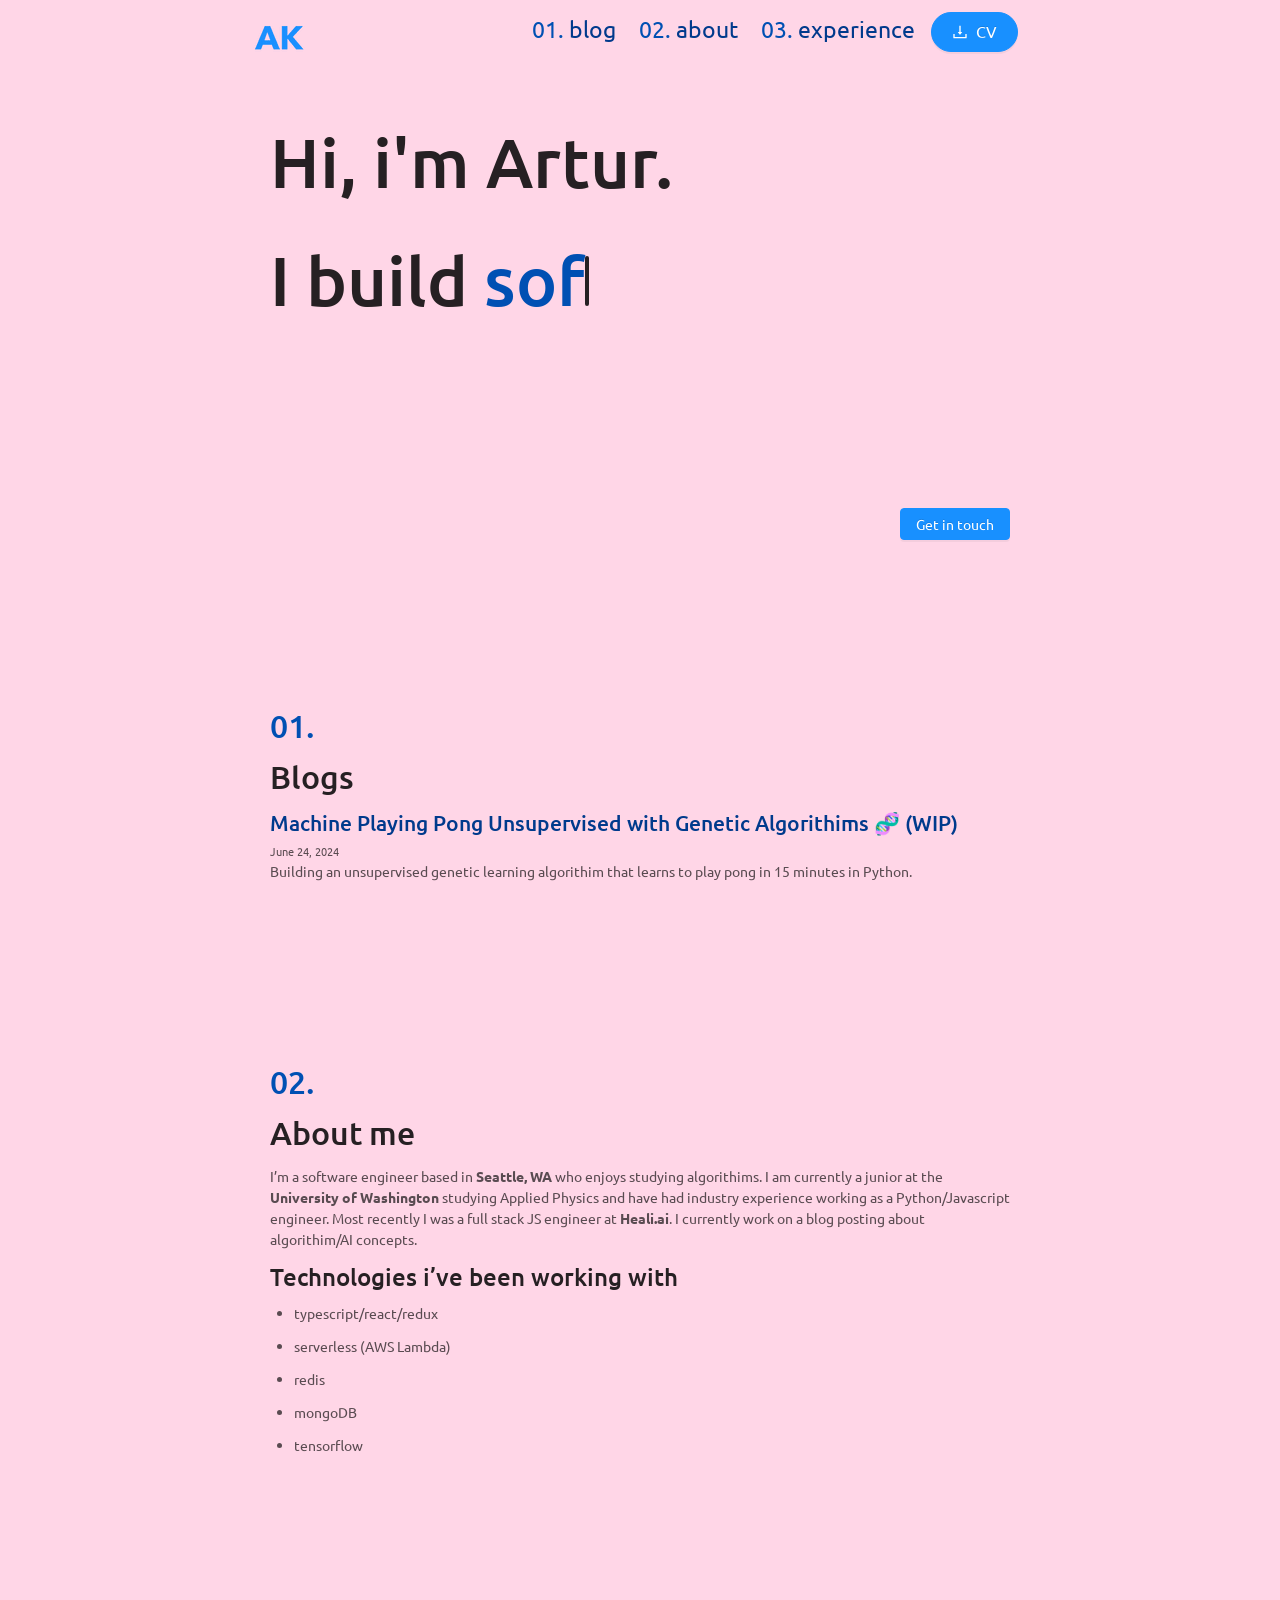
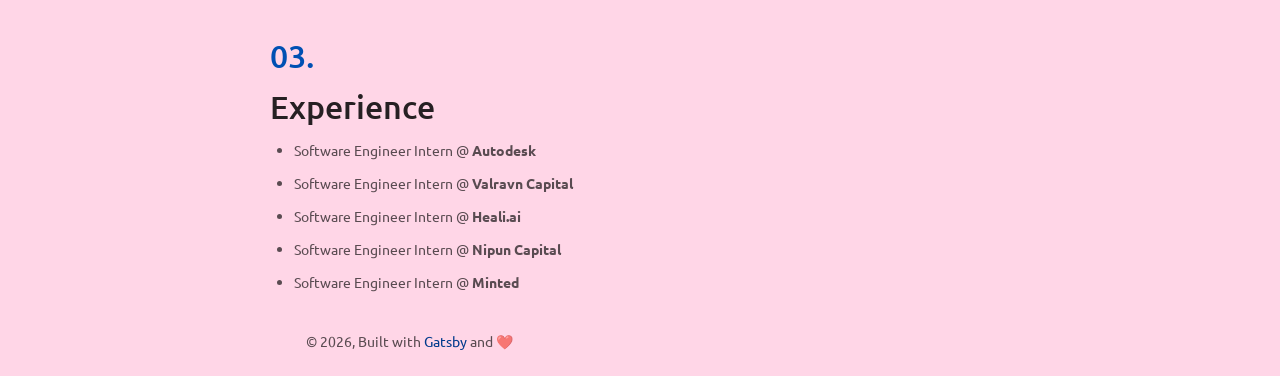
==== index.html @ 31c76965 "deployment" ====
<!DOCTYPE html><html lang="en"><head><meta charSet="utf-8"/><meta http-equiv="x-ua-compatible" content="ie=edge"/><link rel="preconnect" href="https://fonts.googleapis.com"/><link rel="preconnect" href="https://fonts.gstatic.com"/><link href="https://fonts.googleapis.com/css2?family=Ubuntu:ital,wght@0,300;0,400;0,500;0,700;1,300;1,400;1,500;1,700&amp;display=swap" rel="stylesheet"/><script async="" src="https://www.googletagmanager.com/gtag/js?id=G-SQ2JJVZFCH"></script><script>
        window.dataLayer = window.dataLayer || [];
          function gtag(){dataLayer.push(arguments);}
          gtag('js', new Date());

          gtag('config', 'G-SQ2JJVZFCH');
        </script><meta name="viewport" content="width=device-width, initial-scale=1, shrink-to-fit=no"/><style id="typography.js">html{font-family:sans-serif;-ms-text-size-adjust:100%;-webkit-text-size-adjust:100%}body{margin:0}article,aside,details,figcaption,figure,footer,header,main,menu,nav,section,summary{display:block}audio,canvas,progress,video{display:inline-block}audio:not([controls]){display:none;height:0}progress{vertical-align:baseline}[hidden],template{display:none}a{background-color:transparent;}a:active,a:hover{outline-width:0}abbr[title]{border-bottom:none;text-decoration:underline;text-decoration:underline dotted}b,strong{font-weight:inherit;font-weight:bolder}dfn{font-style:italic}h1{font-size:2em;margin:.67em 0}mark{background-color:#ff0;color:#000}small{font-size:80%}sub,sup{font-size:75%;line-height:0;position:relative;vertical-align:baseline}sub{bottom:-.25em}sup{top:-.5em}img{border-style:none}svg:not(:root){overflow:hidden}code,kbd,pre,samp{font-family:monospace,monospace;font-size:1em}figure{margin:1em 40px}hr{box-sizing:content-box;height:0;overflow:visible}button,input,optgroup,select,textarea{font:inherit;margin:0}optgroup{font-weight:700}button,input{overflow:visible}button,select{text-transform:none}[type=reset],[type=submit],button,html [type=button]{-webkit-appearance:button}[type=button]::-moz-focus-inner,[type=reset]::-moz-focus-inner,[type=submit]::-moz-focus-inner,button::-moz-focus-inner{border-style:none;padding:0}[type=button]:-moz-focusring,[type=reset]:-moz-focusring,[type=submit]:-moz-focusring,button:-moz-focusring{outline:1px dotted ButtonText}fieldset{border:1px solid silver;margin:0 2px;padding:.35em .625em .75em}legend{box-sizing:border-box;color:inherit;display:table;max-width:100%;padding:0;white-space:normal}textarea{overflow:auto}[type=checkbox],[type=radio]{box-sizing:border-box;padding:0}[type=number]::-webkit-inner-spin-button,[type=number]::-webkit-outer-spin-button{height:auto}[type=search]{-webkit-appearance:textfield;outline-offset:-2px}[type=search]::-webkit-search-cancel-button,[type=search]::-webkit-search-decoration{-webkit-appearance:none}::-webkit-input-placeholder{color:inherit;opacity:.54}::-webkit-file-upload-button{-webkit-appearance:button;font:inherit}html{font:100%/1.5 'Ubuntu',serif;box-sizing:border-box;overflow-y:scroll;}*{box-sizing:inherit;}*:before{box-sizing:inherit;}*:after{box-sizing:inherit;}body{color:hsla(0,0%,0%,0.8);font-family:'Ubuntu',serif;font-weight:normal;word-wrap:break-word;font-kerning:normal;-moz-font-feature-settings:"kern", "liga", "clig", "calt";-ms-font-feature-settings:"kern", "liga", "clig", "calt";-webkit-font-feature-settings:"kern", "liga", "clig", "calt";font-feature-settings:"kern", "liga", "clig", "calt";}img{max-width:100%;margin-left:0;margin-right:0;margin-top:0;padding-bottom:0;padding-left:0;padding-right:0;padding-top:0;margin-bottom:1.5rem;}h1{margin-left:0;margin-right:0;margin-top:0;padding-bottom:0;padding-left:0;padding-right:0;padding-top:0;margin-bottom:1.5rem;color:inherit;font-family:'Ubuntu',sans-serif;font-weight:bold;text-rendering:optimizeLegibility;font-size:2rem;line-height:1.1;}h2{margin-left:0;margin-right:0;margin-top:0;padding-bottom:0;padding-left:0;padding-right:0;padding-top:0;margin-bottom:1.5rem;color:inherit;font-family:'Ubuntu',sans-serif;font-weight:bold;text-rendering:optimizeLegibility;font-size:1.51572rem;line-height:1.1;}h3{margin-left:0;margin-right:0;margin-top:0;padding-bottom:0;padding-left:0;padding-right:0;padding-top:0;margin-bottom:1.5rem;color:inherit;font-family:'Ubuntu',sans-serif;font-weight:bold;text-rendering:optimizeLegibility;font-size:1.31951rem;line-height:1.1;}h4{margin-left:0;margin-right:0;margin-top:0;padding-bottom:0;padding-left:0;padding-right:0;padding-top:0;margin-bottom:1.5rem;color:inherit;font-family:'Ubuntu',sans-serif;font-weight:bold;text-rendering:optimizeLegibility;font-size:1rem;line-height:1.1;}h5{margin-left:0;margin-right:0;margin-top:0;padding-bottom:0;padding-left:0;padding-right:0;padding-top:0;margin-bottom:1.5rem;color:inherit;font-family:'Ubuntu',sans-serif;font-weight:bold;text-rendering:optimizeLegibility;font-size:0.87055rem;line-height:1.1;}h6{margin-left:0;margin-right:0;margin-top:0;padding-bottom:0;padding-left:0;padding-right:0;padding-top:0;margin-bottom:1.5rem;color:inherit;font-family:'Ubuntu',sans-serif;font-weight:bold;text-rendering:optimizeLegibility;font-size:0.81225rem;line-height:1.1;}hgroup{margin-left:0;margin-right:0;margin-top:0;padding-bottom:0;padding-left:0;padding-right:0;padding-top:0;margin-bottom:1.5rem;}ul{margin-left:1.5rem;margin-right:0;margin-top:0;padding-bottom:0;padding-left:0;padding-right:0;padding-top:0;margin-bottom:1.5rem;list-style-position:outside;list-style-image:none;}ol{margin-left:1.5rem;margin-right:0;margin-top:0;padding-bottom:0;padding-left:0;padding-right:0;padding-top:0;margin-bottom:1.5rem;list-style-position:outside;list-style-image:none;}dl{margin-left:0;margin-right:0;margin-top:0;padding-bottom:0;padding-left:0;padding-right:0;padding-top:0;margin-bottom:1.5rem;}dd{margin-left:0;margin-right:0;margin-top:0;padding-bottom:0;padding-left:0;padding-right:0;padding-top:0;margin-bottom:1.5rem;}p{margin-left:0;margin-right:0;margin-top:0;padding-bottom:0;padding-left:0;padding-right:0;padding-top:0;margin-bottom:1.5rem;}figure{margin-left:0;margin-right:0;margin-top:0;padding-bottom:0;padding-left:0;padding-right:0;padding-top:0;margin-bottom:1.5rem;}pre{margin-left:0;margin-right:0;margin-top:0;padding-bottom:0;padding-left:0;padding-right:0;padding-top:0;margin-bottom:1.5rem;font-size:0.85rem;line-height:1.5rem;}table{margin-left:0;margin-right:0;margin-top:0;padding-bottom:0;padding-left:0;padding-right:0;padding-top:0;margin-bottom:1.5rem;font-size:1rem;line-height:1.5rem;border-collapse:collapse;width:100%;}fieldset{margin-left:0;margin-right:0;margin-top:0;padding-bottom:0;padding-left:0;padding-right:0;padding-top:0;margin-bottom:1.5rem;}blockquote{margin-left:1.5rem;margin-right:1.5rem;margin-top:0;padding-bottom:0;padding-left:0;padding-right:0;padding-top:0;margin-bottom:1.5rem;}form{margin-left:0;margin-right:0;margin-top:0;padding-bottom:0;padding-left:0;padding-right:0;padding-top:0;margin-bottom:1.5rem;}noscript{margin-left:0;margin-right:0;margin-top:0;padding-bottom:0;padding-left:0;padding-right:0;padding-top:0;margin-bottom:1.5rem;}iframe{margin-left:0;margin-right:0;margin-top:0;padding-bottom:0;padding-left:0;padding-right:0;padding-top:0;margin-bottom:1.5rem;}hr{margin-left:0;margin-right:0;margin-top:0;padding-bottom:0;padding-left:0;padding-right:0;padding-top:0;margin-bottom:calc(1.5rem - 1px);background:hsla(0,0%,0%,0.2);border:none;height:1px;}address{margin-left:0;margin-right:0;margin-top:0;padding-bottom:0;padding-left:0;padding-right:0;padding-top:0;margin-bottom:1.5rem;}b{font-weight:bold;}strong{font-weight:bold;}dt{font-weight:bold;}th{font-weight:bold;}li{margin-bottom:calc(1.5rem / 2);}ol li{padding-left:0;}ul li{padding-left:0;}li > ol{margin-left:1.5rem;margin-bottom:calc(1.5rem / 2);margin-top:calc(1.5rem / 2);}li > ul{margin-left:1.5rem;margin-bottom:calc(1.5rem / 2);margin-top:calc(1.5rem / 2);}blockquote *:last-child{margin-bottom:0;}li *:last-child{margin-bottom:0;}p *:last-child{margin-bottom:0;}li > p{margin-bottom:calc(1.5rem / 2);}code{font-size:0.85rem;line-height:1.5rem;}kbd{font-size:0.85rem;line-height:1.5rem;}samp{font-size:0.85rem;line-height:1.5rem;}abbr{border-bottom:1px dotted hsla(0,0%,0%,0.5);cursor:help;}acronym{border-bottom:1px dotted hsla(0,0%,0%,0.5);cursor:help;}abbr[title]{border-bottom:1px dotted hsla(0,0%,0%,0.5);cursor:help;text-decoration:none;}thead{text-align:left;}td,th{text-align:left;border-bottom:1px solid hsla(0,0%,0%,0.12);font-feature-settings:"tnum";-moz-font-feature-settings:"tnum";-ms-font-feature-settings:"tnum";-webkit-font-feature-settings:"tnum";padding-left:1rem;padding-right:1rem;padding-top:0.75rem;padding-bottom:calc(0.75rem - 1px);}th:first-child,td:first-child{padding-left:0;}th:last-child,td:last-child{padding-right:0;}</style><style data-href="/styles.ba998e405b496d3d67e4.css" id="gatsby-global-css">@font-face{font-family:Montserrat;font-style:normal;font-display:swap;font-weight:100;src:local("Montserrat Thin "),local("Montserrat-Thin"),url(/static/montserrat-latin-100-191cc9f50f3b76b9617cb383f19acb7d.woff2) format("woff2"),url(/static/montserrat-latin-100-370318464551d5f25b0f0a78f374faac.woff) format("woff")}@font-face{font-family:Montserrat;font-style:italic;font-display:swap;font-weight:100;src:local("Montserrat Thin italic"),local("Montserrat-Thinitalic"),url(/static/montserrat-latin-100italic-bdeaeb79db315697bd173a55b097dc18.woff2) format("woff2"),url(/static/montserrat-latin-100italic-ecf7d49386e8f265878e735db34a7c4b.woff) format("woff")}@font-face{font-family:Montserrat;font-style:normal;font-display:swap;font-weight:200;src:local("Montserrat Extra Light "),local("Montserrat-Extra Light"),url(/static/montserrat-latin-200-85d5ef9db7f2dc6979172a4a3b2c57cb.woff2) format("woff2"),url(/static/montserrat-latin-200-1fc98e126a3d152549240e6244d7e669.woff) format("woff")}@font-face{font-family:Montserrat;font-style:italic;font-display:swap;font-weight:200;src:local("Montserrat Extra Light italic"),local("Montserrat-Extra Lightitalic"),url(/static/montserrat-latin-200italic-49095760a498d024fe1a85a078850df9.woff2) format("woff2"),url(/static/montserrat-latin-200italic-fe46cf8b9462c820457d3bf537e4057f.woff) format("woff")}@font-face{font-family:Montserrat;font-style:normal;font-display:swap;font-weight:300;src:local("Montserrat Light "),local("Montserrat-Light"),url(/static/montserrat-latin-300-7c3daf12b706645b5d3710f863a4da04.woff2) format("woff2"),url(/static/montserrat-latin-300-8dc95fab9cf98d02ca8d76e97d3dff60.woff) format("woff")}@font-face{font-family:Montserrat;font-style:italic;font-display:swap;font-weight:300;src:local("Montserrat Light italic"),local("Montserrat-Lightitalic"),url(/static/montserrat-latin-300italic-f20b178ca2024a5eac8e42e6649db86c.woff2) format("woff2"),url(/static/montserrat-latin-300italic-3fe16939288856e8e828fa2661bf2354.woff) format("woff")}@font-face{font-family:Montserrat;font-style:normal;font-display:swap;font-weight:400;src:local("Montserrat Regular "),local("Montserrat-Regular"),url(/static/montserrat-latin-400-bc3aa95dca08f5fee5291e34959c27bc.woff2) format("woff2"),url(/static/montserrat-latin-400-8102c4838f9e3d08dad644290a9cb701.woff) format("woff")}@font-face{font-family:Montserrat;font-style:italic;font-display:swap;font-weight:400;src:local("Montserrat Regular italic"),local("Montserrat-Regularitalic"),url(/static/montserrat-latin-400italic-5cad650422a7184467af5a4d17b264c4.woff2) format("woff2"),url(/static/montserrat-latin-400italic-d191f22af3bb50902b99ac577f81a322.woff) format("woff")}@font-face{font-family:Montserrat;font-style:normal;font-display:swap;font-weight:500;src:local("Montserrat Medium "),local("Montserrat-Medium"),url(/static/montserrat-latin-500-92d16e458625f4d2c8940f6bdca0ff09.woff2) format("woff2"),url(/static/montserrat-latin-500-8b763220218ffc11c57c84ddb80e7b26.woff) format("woff")}@font-face{font-family:Montserrat;font-style:italic;font-display:swap;font-weight:500;src:local("Montserrat Medium italic"),local("Montserrat-Mediumitalic"),url(/static/montserrat-latin-500italic-47bfcca6b69d6a9acca7a8bff17193e2.woff2) format("woff2"),url(/static/montserrat-latin-500italic-72c01f753c3940c0b9cb6bf2389caddf.woff) format("woff")}@font-face{font-family:Montserrat;font-style:normal;font-display:swap;font-weight:600;src:local("Montserrat SemiBold "),local("Montserrat-SemiBold"),url(/static/montserrat-latin-600-6fb1b5623e528e27c18658fecf5ee0ee.woff2) format("woff2"),url(/static/montserrat-latin-600-7c839d15a6f54e7025ba8c0c4b333e8f.woff) format("woff")}@font-face{font-family:Montserrat;font-style:italic;font-display:swap;font-weight:600;src:local("Montserrat SemiBold italic"),local("Montserrat-SemiBolditalic"),url(/static/montserrat-latin-600italic-60789af1c9338ed1a9546722ec54b4f7.woff2) format("woff2"),url(/static/montserrat-latin-600italic-f3d4de8d0afb19e777c79032ce828e3d.woff) format("woff")}@font-face{font-family:Montserrat;font-style:normal;font-display:swap;font-weight:700;src:local("Montserrat Bold "),local("Montserrat-Bold"),url(/static/montserrat-latin-700-39d93cf678c740f9f6b2b1cfde34bee3.woff2) format("woff2"),url(/static/montserrat-latin-700-80f10bd382f0df1cd650fec59f3c9394.woff) format("woff")}@font-face{font-family:Montserrat;font-style:italic;font-display:swap;font-weight:700;src:local("Montserrat Bold italic"),local("Montserrat-Bolditalic"),url(/static/montserrat-latin-700italic-ba136d97b14e82284dd595e257f11c47.woff2) format("woff2"),url(/static/montserrat-latin-700italic-8c98142b425630821139c24bd1698700.woff) format("woff")}@font-face{font-family:Montserrat;font-style:normal;font-display:swap;font-weight:800;src:local("Montserrat ExtraBold "),local("Montserrat-ExtraBold"),url(/static/montserrat-latin-800-b7018be9ed6cd94da8b6675b3a468c3b.woff2) format("woff2"),url(/static/montserrat-latin-800-9a9befcf50d64f9d2d19d8b1d1984add.woff) format("woff")}@font-face{font-family:Montserrat;font-style:italic;font-display:swap;font-weight:800;src:local("Montserrat ExtraBold italic"),local("Montserrat-ExtraBolditalic"),url(/static/montserrat-latin-800italic-540ffdd223d1a9ad3d4e678e1a23372e.woff2) format("woff2"),url(/static/montserrat-latin-800italic-897086f99f4e1f45e6b1e9368527d0bc.woff) format("woff")}@font-face{font-family:Montserrat;font-style:normal;font-display:swap;font-weight:900;src:local("Montserrat Black "),local("Montserrat-Black"),url(/static/montserrat-latin-900-58cd789700850375b834e8b6776002eb.woff2) format("woff2"),url(/static/montserrat-latin-900-26d42c9428780e545a540bbb50c84bce.woff) format("woff")}@font-face{font-family:Montserrat;font-style:italic;font-display:swap;font-weight:900;src:local("Montserrat Black italic"),local("Montserrat-Blackitalic"),url(/static/montserrat-latin-900italic-451157bc8861fe54f523b3669a3def71.woff2) format("woff2"),url(/static/montserrat-latin-900italic-a8ec4957e1c24f5793305763ad9845b3.woff) format("woff")}@font-face{font-family:Merriweather;font-style:normal;font-display:swap;font-weight:300;src:local("Merriweather Light "),local("Merriweather-Light"),url(/static/merriweather-latin-300-b1158cfcd4aacb9d8fb61625e37af46a.woff2) format("woff2"),url(/static/merriweather-latin-300-cc7de05e166e90320d7d896e0f72a19d.woff) format("woff")}@font-face{font-family:Merriweather;font-style:italic;font-display:swap;font-weight:300;src:local("Merriweather Light italic"),local("Merriweather-Lightitalic"),url(/static/merriweather-latin-300italic-8fe52a48089d6ebe46db0b8e7cc66263.woff2) format("woff2"),url(/static/merriweather-latin-300italic-e1331f5397c2a673f9d3765138debdb5.woff) format("woff")}@font-face{font-family:Merriweather;font-style:normal;font-display:swap;font-weight:400;src:local("Merriweather Regular "),local("Merriweather-Regular"),url(/static/merriweather-latin-400-8276fdb72ae8f4714d4e6eba704cc39f.woff2) format("woff2"),url(/static/merriweather-latin-400-69f09800f4f6479d06e44eba837df872.woff) format("woff")}@font-face{font-family:Merriweather;font-style:italic;font-display:swap;font-weight:400;src:local("Merriweather Regular italic"),local("Merriweather-Regularitalic"),url(/static/merriweather-latin-400italic-3a9be9ea9f7aa4af6de7307df21d9fc0.woff2) format("woff2"),url(/static/merriweather-latin-400italic-d76079ed7541a433a54f79316de086e9.woff) format("woff")}@font-face{font-family:Merriweather;font-style:normal;font-display:swap;font-weight:700;src:local("Merriweather Bold "),local("Merriweather-Bold"),url(/static/merriweather-latin-700-fa534be7ffa380e39a7f6e03bf9a5e03.woff2) format("woff2"),url(/static/merriweather-latin-700-ba56ea84b8084b7ff9677f50d3cd81bd.woff) format("woff")}@font-face{font-family:Merriweather;font-style:italic;font-display:swap;font-weight:700;src:local("Merriweather Bold italic"),local("Merriweather-Bolditalic"),url(/static/merriweather-latin-700italic-1ef5edaaa20ae53ea50399884c5e48c6.woff2) format("woff2"),url(/static/merriweather-latin-700italic-534bc9e7ce93c73d73426e46acd78092.woff) format("woff")}@font-face{font-family:Merriweather;font-style:normal;font-display:swap;font-weight:900;src:local("Merriweather Black "),local("Merriweather-Black"),url(/static/merriweather-latin-900-7528fb70e8a4a82c7305e72ff43ac25f.woff2) format("woff2"),url(/static/merriweather-latin-900-3799b6e2f5ed3fcccf9d7a708d7419fa.woff) format("woff")}@font-face{font-family:Merriweather;font-style:italic;font-display:swap;font-weight:900;src:local("Merriweather Black italic"),local("Merriweather-Blackitalic"),url(/static/merriweather-latin-900italic-e1b4d2aaa78e12ad84aaf8a56321e4c2.woff2) format("woff2"),url(/static/merriweather-latin-900italic-2ae22f731b3424e8dbb4b37f7ca6e708.woff) format("woff")}


/*!
 * 
 * antd v3.26.20
 * 
 * Copyright 2015-present, Alipay, Inc.
 * All rights reserved.
 *       
 */body,html{width:100%;height:100%}input::-ms-clear,input::-ms-reveal{display:none}*,:after,:before{box-sizing:border-box}html{font-family:sans-serif;line-height:1.15;-webkit-text-size-adjust:100%;-ms-text-size-adjust:100%;-ms-overflow-style:scrollbar;-webkit-tap-highlight-color:rgba(0,0,0,0)}@-ms-viewport{width:device-width}article,aside,dialog,figcaption,figure,footer,header,hgroup,main,nav,section{display:block}body{margin:0;color:rgba(0,0,0,.65);font-size:14px;font-family:-apple-system,BlinkMacSystemFont,Segoe UI,PingFang SC,Hiragino Sans GB,Microsoft YaHei,Helvetica Neue,Helvetica,Arial,sans-serif,Apple Color Emoji,Segoe UI Emoji,Segoe UI Symbol;font-variant:tabular-nums;line-height:1.5;background-color:#fff;font-feature-settings:"tnum"}[tabindex="-1"]:focus{outline:none!important}hr{box-sizing:content-box;height:0;overflow:visible}h1,h2,h3,h4,h5,h6{margin-top:0;margin-bottom:.5em;color:rgba(0,0,0,.85);font-weight:500}p{margin-top:0;margin-bottom:1em}abbr[data-original-title],abbr[title]{text-decoration:underline;-webkit-text-decoration:underline dotted;text-decoration:underline dotted;border-bottom:0;cursor:help}address{margin-bottom:1em;font-style:normal;line-height:inherit}input[type=number],input[type=password],input[type=text],textarea{-webkit-appearance:none}dl,ol,ul{margin-top:0;margin-bottom:1em}ol ol,ol ul,ul ol,ul ul{margin-bottom:0}dt{font-weight:500}dd{margin-bottom:.5em;margin-left:0}blockquote{margin:0 0 1em}dfn{font-style:italic}b,strong{font-weight:bolder}small{font-size:80%}sub,sup{position:relative;font-size:75%;line-height:0;vertical-align:baseline}sub{bottom:-.25em}sup{top:-.5em}a{color:#1890ff;text-decoration:none;background-color:transparent;outline:none;cursor:pointer;transition:color .3s;-webkit-text-decoration-skip:objects}a:hover{color:#40a9ff}a:active{color:#096dd9}a:active,a:hover{text-decoration:none;outline:0}a[disabled]{color:rgba(0,0,0,.25);cursor:not-allowed;pointer-events:none}code,kbd,pre,samp{font-size:1em;font-family:SFMono-Regular,Consolas,Liberation Mono,Menlo,Courier,monospace}pre{margin-top:0;margin-bottom:1em;overflow:auto}figure{margin:0 0 1em}img{vertical-align:middle;border-style:none}svg:not(:root){overflow:hidden}[role=button],a,area,button,input:not([type=range]),label,select,summary,textarea{touch-action:manipulation}table{border-collapse:collapse}caption{padding-top:.75em;padding-bottom:.3em;color:rgba(0,0,0,.45);text-align:left;caption-side:bottom}th{text-align:inherit}button,input,optgroup,select,textarea{margin:0;color:inherit;font-size:inherit;font-family:inherit;line-height:inherit}button,input{overflow:visible}button,select{text-transform:none}[type=reset],[type=submit],button,html [type=button]{-webkit-appearance:button}[type=button]::-moz-focus-inner,[type=reset]::-moz-focus-inner,[type=submit]::-moz-focus-inner,button::-moz-focus-inner{padding:0;border-style:none}input[type=checkbox],input[type=radio]{box-sizing:border-box;padding:0}input[type=date],input[type=datetime-local],input[type=month],input[type=time]{-webkit-appearance:listbox}textarea{overflow:auto;resize:vertical}fieldset{min-width:0;margin:0;padding:0;border:0}legend{display:block;width:100%;max-width:100%;margin-bottom:.5em;padding:0;color:inherit;font-size:1.5em;line-height:inherit;white-space:normal}progress{vertical-align:baseline}[type=number]::-webkit-inner-spin-button,[type=number]::-webkit-outer-spin-button{height:auto}[type=search]{outline-offset:-2px;-webkit-appearance:none}[type=search]::-webkit-search-cancel-button,[type=search]::-webkit-search-decoration{-webkit-appearance:none}::-webkit-file-upload-button{font:inherit;-webkit-appearance:button}output{display:inline-block}summary{display:list-item}template{display:none}[hidden]{display:none!important}mark{padding:.2em;background-color:#feffe6}::selection{color:#fff;background:#1890ff}.clearfix{zoom:1}.clearfix:after,.clearfix:before{display:table;content:""}.clearfix:after{clear:both}.anticon{display:inline-block;color:inherit;font-style:normal;line-height:0;text-align:center;text-transform:none;vertical-align:-.125em;text-rendering:optimizeLegibility;-webkit-font-smoothing:antialiased;-moz-osx-font-smoothing:grayscale}.anticon>*{line-height:1}.anticon svg{display:inline-block}.anticon:before{display:none}.anticon .anticon-icon{display:block}.anticon[tabindex]{cursor:pointer}.anticon-spin,.anticon-spin:before{display:inline-block;animation:loadingCircle 1s linear infinite}.fade-appear,.fade-enter,.fade-leave{animation-duration:.2s;animation-fill-mode:both;animation-play-state:paused}.fade-appear.fade-appear-active,.fade-enter.fade-enter-active{animation-name:antFadeIn;animation-play-state:running}.fade-leave.fade-leave-active{animation-name:antFadeOut;animation-play-state:running;pointer-events:none}.fade-appear,.fade-enter{opacity:0}.fade-appear,.fade-enter,.fade-leave{animation-timing-function:linear}@keyframes antFadeIn{0%{opacity:0}to{opacity:1}}@keyframes antFadeOut{0%{opacity:1}to{opacity:0}}.move-up-appear,.move-up-enter,.move-up-leave{animation-duration:.2s;animation-fill-mode:both;animation-play-state:paused}.move-up-appear.move-up-appear-active,.move-up-enter.move-up-enter-active{animation-name:antMoveUpIn;animation-play-state:running}.move-up-leave.move-up-leave-active{animation-name:antMoveUpOut;animation-play-state:running;pointer-events:none}.move-up-appear,.move-up-enter{opacity:0;animation-timing-function:cubic-bezier(.08,.82,.17,1)}.move-up-leave{animation-timing-function:cubic-bezier(.6,.04,.98,.34)}.move-down-appear,.move-down-enter,.move-down-leave{animation-duration:.2s;animation-fill-mode:both;animation-play-state:paused}.move-down-appear.move-down-appear-active,.move-down-enter.move-down-enter-active{animation-name:antMoveDownIn;animation-play-state:running}.move-down-leave.move-down-leave-active{animation-name:antMoveDownOut;animation-play-state:running;pointer-events:none}.move-down-appear,.move-down-enter{opacity:0;animation-timing-function:cubic-bezier(.08,.82,.17,1)}.move-down-leave{animation-timing-function:cubic-bezier(.6,.04,.98,.34)}.move-left-appear,.move-left-enter,.move-left-leave{animation-duration:.2s;animation-fill-mode:both;animation-play-state:paused}.move-left-appear.move-left-appear-active,.move-left-enter.move-left-enter-active{animation-name:antMoveLeftIn;animation-play-state:running}.move-left-leave.move-left-leave-active{animation-name:antMoveLeftOut;animation-play-state:running;pointer-events:none}.move-left-appear,.move-left-enter{opacity:0;animation-timing-function:cubic-bezier(.08,.82,.17,1)}.move-left-leave{animation-timing-function:cubic-bezier(.6,.04,.98,.34)}.move-right-appear,.move-right-enter,.move-right-leave{animation-duration:.2s;animation-fill-mode:both;animation-play-state:paused}.move-right-appear.move-right-appear-active,.move-right-enter.move-right-enter-active{animation-name:antMoveRightIn;animation-play-state:running}.move-right-leave.move-right-leave-active{animation-name:antMoveRightOut;animation-play-state:running;pointer-events:none}.move-right-appear,.move-right-enter{opacity:0;animation-timing-function:cubic-bezier(.08,.82,.17,1)}.move-right-leave{animation-timing-function:cubic-bezier(.6,.04,.98,.34)}@keyframes antMoveDownIn{0%{transform:translateY(100%);transform-origin:0 0;opacity:0}to{transform:translateY(0);transform-origin:0 0;opacity:1}}@keyframes antMoveDownOut{0%{transform:translateY(0);transform-origin:0 0;opacity:1}to{transform:translateY(100%);transform-origin:0 0;opacity:0}}@keyframes antMoveLeftIn{0%{transform:translateX(-100%);transform-origin:0 0;opacity:0}to{transform:translateX(0);transform-origin:0 0;opacity:1}}@keyframes antMoveLeftOut{0%{transform:translateX(0);transform-origin:0 0;opacity:1}to{transform:translateX(-100%);transform-origin:0 0;opacity:0}}@keyframes antMoveRightIn{0%{transform:translateX(100%);transform-origin:0 0;opacity:0}to{transform:translateX(0);transform-origin:0 0;opacity:1}}@keyframes antMoveRightOut{0%{transform:translateX(0);transform-origin:0 0;opacity:1}to{transform:translateX(100%);transform-origin:0 0;opacity:0}}@keyframes antMoveUpIn{0%{transform:translateY(-100%);transform-origin:0 0;opacity:0}to{transform:translateY(0);transform-origin:0 0;opacity:1}}@keyframes antMoveUpOut{0%{transform:translateY(0);transform-origin:0 0;opacity:1}to{transform:translateY(-100%);transform-origin:0 0;opacity:0}}@keyframes loadingCircle{to{transform:rotate(1turn)}}[ant-click-animating-without-extra-node=true],[ant-click-animating=true]{position:relative}html{--antd-wave-shadow-color:#1890ff}.ant-click-animating-node,[ant-click-animating-without-extra-node=true]:after{position:absolute;top:0;right:0;bottom:0;left:0;display:block;border-radius:inherit;box-shadow:0 0 0 0 #1890ff;box-shadow:0 0 0 0 var(--antd-wave-shadow-color);opacity:.2;animation:fadeEffect 2s cubic-bezier(.08,.82,.17,1),waveEffect .4s cubic-bezier(.08,.82,.17,1);animation-fill-mode:forwards;content:"";pointer-events:none}@keyframes waveEffect{to{box-shadow:0 0 0 #1890ff;box-shadow:0 0 0 6px var(--antd-wave-shadow-color)}}@keyframes fadeEffect{to{opacity:0}}.slide-up-appear,.slide-up-enter,.slide-up-leave{animation-duration:.2s;animation-fill-mode:both;animation-play-state:paused}.slide-up-appear.slide-up-appear-active,.slide-up-enter.slide-up-enter-active{animation-name:antSlideUpIn;animation-play-state:running}.slide-up-leave.slide-up-leave-active{animation-name:antSlideUpOut;animation-play-state:running;pointer-events:none}.slide-up-appear,.slide-up-enter{opacity:0;animation-timing-function:cubic-bezier(.23,1,.32,1)}.slide-up-leave{animation-timing-function:cubic-bezier(.755,.05,.855,.06)}.slide-down-appear,.slide-down-enter,.slide-down-leave{animation-duration:.2s;animation-fill-mode:both;animation-play-state:paused}.slide-down-appear.slide-down-appear-active,.slide-down-enter.slide-down-enter-active{animation-name:antSlideDownIn;animation-play-state:running}.slide-down-leave.slide-down-leave-active{animation-name:antSlideDownOut;animation-play-state:running;pointer-events:none}.slide-down-appear,.slide-down-enter{opacity:0;animation-timing-function:cubic-bezier(.23,1,.32,1)}.slide-down-leave{animation-timing-function:cubic-bezier(.755,.05,.855,.06)}.slide-left-appear,.slide-left-enter,.slide-left-leave{animation-duration:.2s;animation-fill-mode:both;animation-play-state:paused}.slide-left-appear.slide-left-appear-active,.slide-left-enter.slide-left-enter-active{animation-name:antSlideLeftIn;animation-play-state:running}.slide-left-leave.slide-left-leave-active{animation-name:antSlideLeftOut;animation-play-state:running;pointer-events:none}.slide-left-appear,.slide-left-enter{opacity:0;animation-timing-function:cubic-bezier(.23,1,.32,1)}.slide-left-leave{animation-timing-function:cubic-bezier(.755,.05,.855,.06)}.slide-right-appear,.slide-right-enter,.slide-right-leave{animation-duration:.2s;animation-fill-mode:both;animation-play-state:paused}.slide-right-appear.slide-right-appear-active,.slide-right-enter.slide-right-enter-active{animation-name:antSlideRightIn;animation-play-state:running}.slide-right-leave.slide-right-leave-active{animation-name:antSlideRightOut;animation-play-state:running;pointer-events:none}.slide-right-appear,.slide-right-enter{opacity:0;animation-timing-function:cubic-bezier(.23,1,.32,1)}.slide-right-leave{animation-timing-function:cubic-bezier(.755,.05,.855,.06)}@keyframes antSlideUpIn{0%{transform:scaleY(.8);transform-origin:0 0;opacity:0}to{transform:scaleY(1);transform-origin:0 0;opacity:1}}@keyframes antSlideUpOut{0%{transform:scaleY(1);transform-origin:0 0;opacity:1}to{transform:scaleY(.8);transform-origin:0 0;opacity:0}}@keyframes antSlideDownIn{0%{transform:scaleY(.8);transform-origin:100% 100%;opacity:0}to{transform:scaleY(1);transform-origin:100% 100%;opacity:1}}@keyframes antSlideDownOut{0%{transform:scaleY(1);transform-origin:100% 100%;opacity:1}to{transform:scaleY(.8);transform-origin:100% 100%;opacity:0}}@keyframes antSlideLeftIn{0%{transform:scaleX(.8);transform-origin:0 0;opacity:0}to{transform:scaleX(1);transform-origin:0 0;opacity:1}}@keyframes antSlideLeftOut{0%{transform:scaleX(1);transform-origin:0 0;opacity:1}to{transform:scaleX(.8);transform-origin:0 0;opacity:0}}@keyframes antSlideRightIn{0%{transform:scaleX(.8);transform-origin:100% 0;opacity:0}to{transform:scaleX(1);transform-origin:100% 0;opacity:1}}@keyframes antSlideRightOut{0%{transform:scaleX(1);transform-origin:100% 0;opacity:1}to{transform:scaleX(.8);transform-origin:100% 0;opacity:0}}.swing-appear,.swing-enter{animation-duration:.2s;animation-fill-mode:both;animation-play-state:paused}.swing-appear.swing-appear-active,.swing-enter.swing-enter-active{animation-name:antSwingIn;animation-play-state:running}@keyframes antSwingIn{0%,to{transform:translateX(0)}20%{transform:translateX(-10px)}40%{transform:translateX(10px)}60%{transform:translateX(-5px)}80%{transform:translateX(5px)}}.zoom-appear,.zoom-enter,.zoom-leave{animation-duration:.2s;animation-fill-mode:both;animation-play-state:paused}.zoom-appear.zoom-appear-active,.zoom-enter.zoom-enter-active{animation-name:antZoomIn;animation-play-state:running}.zoom-leave.zoom-leave-active{animation-name:antZoomOut;animation-play-state:running;pointer-events:none}.zoom-appear,.zoom-enter{transform:scale(0);opacity:0;animation-timing-function:cubic-bezier(.08,.82,.17,1)}.zoom-leave{animation-timing-function:cubic-bezier(.78,.14,.15,.86)}.zoom-big-appear,.zoom-big-enter,.zoom-big-leave{animation-duration:.2s;animation-fill-mode:both;animation-play-state:paused}.zoom-big-appear.zoom-big-appear-active,.zoom-big-enter.zoom-big-enter-active{animation-name:antZoomBigIn;animation-play-state:running}.zoom-big-leave.zoom-big-leave-active{animation-name:antZoomBigOut;animation-play-state:running;pointer-events:none}.zoom-big-appear,.zoom-big-enter{transform:scale(0);opacity:0;animation-timing-function:cubic-bezier(.08,.82,.17,1)}.zoom-big-leave{animation-timing-function:cubic-bezier(.78,.14,.15,.86)}.zoom-big-fast-appear,.zoom-big-fast-enter,.zoom-big-fast-leave{animation-duration:.1s;animation-fill-mode:both;animation-play-state:paused}.zoom-big-fast-appear.zoom-big-fast-appear-active,.zoom-big-fast-enter.zoom-big-fast-enter-active{animation-name:antZoomBigIn;animation-play-state:running}.zoom-big-fast-leave.zoom-big-fast-leave-active{animation-name:antZoomBigOut;animation-play-state:running;pointer-events:none}.zoom-big-fast-appear,.zoom-big-fast-enter{transform:scale(0);opacity:0;animation-timing-function:cubic-bezier(.08,.82,.17,1)}.zoom-big-fast-leave{animation-timing-function:cubic-bezier(.78,.14,.15,.86)}.zoom-up-appear,.zoom-up-enter,.zoom-up-leave{animation-duration:.2s;animation-fill-mode:both;animation-play-state:paused}.zoom-up-appear.zoom-up-appear-active,.zoom-up-enter.zoom-up-enter-active{animation-name:antZoomUpIn;animation-play-state:running}.zoom-up-leave.zoom-up-leave-active{animation-name:antZoomUpOut;animation-play-state:running;pointer-events:none}.zoom-up-appear,.zoom-up-enter{transform:scale(0);opacity:0;animation-timing-function:cubic-bezier(.08,.82,.17,1)}.zoom-up-leave{animation-timing-function:cubic-bezier(.78,.14,.15,.86)}.zoom-down-appear,.zoom-down-enter,.zoom-down-leave{animation-duration:.2s;animation-fill-mode:both;animation-play-state:paused}.zoom-down-appear.zoom-down-appear-active,.zoom-down-enter.zoom-down-enter-active{animation-name:antZoomDownIn;animation-play-state:running}.zoom-down-leave.zoom-down-leave-active{animation-name:antZoomDownOut;animation-play-state:running;pointer-events:none}.zoom-down-appear,.zoom-down-enter{transform:scale(0);opacity:0;animation-timing-function:cubic-bezier(.08,.82,.17,1)}.zoom-down-leave{animation-timing-function:cubic-bezier(.78,.14,.15,.86)}.zoom-left-appear,.zoom-left-enter,.zoom-left-leave{animation-duration:.2s;animation-fill-mode:both;animation-play-state:paused}.zoom-left-appear.zoom-left-appear-active,.zoom-left-enter.zoom-left-enter-active{animation-name:antZoomLeftIn;animation-play-state:running}.zoom-left-leave.zoom-left-leave-active{animation-name:antZoomLeftOut;animation-play-state:running;pointer-events:none}.zoom-left-appear,.zoom-left-enter{transform:scale(0);opacity:0;animation-timing-function:cubic-bezier(.08,.82,.17,1)}.zoom-left-leave{animation-timing-function:cubic-bezier(.78,.14,.15,.86)}.zoom-right-appear,.zoom-right-enter,.zoom-right-leave{animation-duration:.2s;animation-fill-mode:both;animation-play-state:paused}.zoom-right-appear.zoom-right-appear-active,.zoom-right-enter.zoom-right-enter-active{animation-name:antZoomRightIn;animation-play-state:running}.zoom-right-leave.zoom-right-leave-active{animation-name:antZoomRightOut;animation-play-state:running;pointer-events:none}.zoom-right-appear,.zoom-right-enter{transform:scale(0);opacity:0;animation-timing-function:cubic-bezier(.08,.82,.17,1)}.zoom-right-leave{animation-timing-function:cubic-bezier(.78,.14,.15,.86)}@keyframes antZoomIn{0%{transform:scale(.2);opacity:0}to{transform:scale(1);opacity:1}}@keyframes antZoomOut{0%{transform:scale(1)}to{transform:scale(.2);opacity:0}}@keyframes antZoomBigIn{0%{transform:scale(.8);opacity:0}to{transform:scale(1);opacity:1}}@keyframes antZoomBigOut{0%{transform:scale(1)}to{transform:scale(.8);opacity:0}}@keyframes antZoomUpIn{0%{transform:scale(.8);transform-origin:50% 0;opacity:0}to{transform:scale(1);transform-origin:50% 0}}@keyframes antZoomUpOut{0%{transform:scale(1);transform-origin:50% 0}to{transform:scale(.8);transform-origin:50% 0;opacity:0}}@keyframes antZoomLeftIn{0%{transform:scale(.8);transform-origin:0 50%;opacity:0}to{transform:scale(1);transform-origin:0 50%}}@keyframes antZoomLeftOut{0%{transform:scale(1);transform-origin:0 50%}to{transform:scale(.8);transform-origin:0 50%;opacity:0}}@keyframes antZoomRightIn{0%{transform:scale(.8);transform-origin:100% 50%;opacity:0}to{transform:scale(1);transform-origin:100% 50%}}@keyframes antZoomRightOut{0%{transform:scale(1);transform-origin:100% 50%}to{transform:scale(.8);transform-origin:100% 50%;opacity:0}}@keyframes antZoomDownIn{0%{transform:scale(.8);transform-origin:50% 100%;opacity:0}to{transform:scale(1);transform-origin:50% 100%}}@keyframes antZoomDownOut{0%{transform:scale(1);transform-origin:50% 100%}to{transform:scale(.8);transform-origin:50% 100%;opacity:0}}.ant-motion-collapse-legacy{overflow:hidden}.ant-motion-collapse,.ant-motion-collapse-legacy-active{transition:height .15s cubic-bezier(.645,.045,.355,1),opacity .15s cubic-bezier(.645,.045,.355,1)!important}.ant-motion-collapse{overflow:hidden}.ant-affix{position:fixed;z-index:10}.ant-alert{box-sizing:border-box;margin:0;color:rgba(0,0,0,.65);font-size:14px;font-variant:tabular-nums;line-height:1.5;list-style:none;font-feature-settings:"tnum";position:relative;padding:8px 15px 8px 37px;word-wrap:break-word;border-radius:4px}.ant-alert.ant-alert-no-icon{padding:8px 15px}.ant-alert.ant-alert-closable{padding-right:30px}.ant-alert-icon{position:absolute;top:11.5px;left:16px}.ant-alert-description{display:none;font-size:14px;line-height:22px}.ant-alert-success{background-color:#f6ffed;border:1px solid #b7eb8f}.ant-alert-success .ant-alert-icon{color:#52c41a}.ant-alert-info{background-color:#e6f7ff;border:1px solid #91d5ff}.ant-alert-info .ant-alert-icon{color:#1890ff}.ant-alert-warning{background-color:#fffbe6;border:1px solid #ffe58f}.ant-alert-warning .ant-alert-icon{color:#faad14}.ant-alert-error{background-color:#fff1f0;border:1px solid #ffa39e}.ant-alert-error .ant-alert-icon{color:#f5222d}.ant-alert-close-icon{position:absolute;top:8px;right:16px;padding:0;overflow:hidden;font-size:12px;line-height:22px;background-color:transparent;border:none;outline:none;cursor:pointer}.ant-alert-close-icon .anticon-close{color:rgba(0,0,0,.45);transition:color .3s}.ant-alert-close-icon .anticon-close:hover{color:rgba(0,0,0,.75)}.ant-alert-close-text{color:rgba(0,0,0,.45);transition:color .3s}.ant-alert-close-text:hover{color:rgba(0,0,0,.75)}.ant-alert-with-description{position:relative;padding:15px 15px 15px 64px;color:rgba(0,0,0,.65);line-height:1.5;border-radius:4px}.ant-alert-with-description.ant-alert-no-icon{padding:15px}.ant-alert-with-description .ant-alert-icon{position:absolute;top:16px;left:24px;font-size:24px}.ant-alert-with-description .ant-alert-close-icon{position:absolute;top:16px;right:16px;font-size:14px;cursor:pointer}.ant-alert-with-description .ant-alert-message{display:block;margin-bottom:4px;color:rgba(0,0,0,.85);font-size:16px}.ant-alert-message{color:rgba(0,0,0,.85)}.ant-alert-with-description .ant-alert-description{display:block}.ant-alert.ant-alert-closing{height:0!important;margin:0;padding-top:0;padding-bottom:0;transform-origin:50% 0;transition:all .3s cubic-bezier(.78,.14,.15,.86)}.ant-alert-slide-up-leave{animation:antAlertSlideUpOut .3s cubic-bezier(.78,.14,.15,.86);animation-fill-mode:both}.ant-alert-banner{margin-bottom:0;border:0;border-radius:0}@keyframes antAlertSlideUpIn{0%{transform:scaleY(0);transform-origin:0 0;opacity:0}to{transform:scaleY(1);transform-origin:0 0;opacity:1}}@keyframes antAlertSlideUpOut{0%{transform:scaleY(1);transform-origin:0 0;opacity:1}to{transform:scaleY(0);transform-origin:0 0;opacity:0}}.ant-anchor{box-sizing:border-box;margin:0;color:rgba(0,0,0,.65);font-size:14px;font-variant:tabular-nums;line-height:1.5;list-style:none;font-feature-settings:"tnum";position:relative;padding:0 0 0 2px}.ant-anchor-wrapper{margin-left:-4px;padding-left:4px;overflow:auto;background-color:#fff}.ant-anchor-ink{position:absolute;top:0;left:0;height:100%}.ant-anchor-ink:before{position:relative;display:block;width:2px;height:100%;margin:0 auto;background-color:#e8e8e8;content:" "}.ant-anchor-ink-ball{position:absolute;left:50%;display:none;width:8px;height:8px;background-color:#fff;border:2px solid #1890ff;border-radius:8px;transform:translateX(-50%);transition:top .3s ease-in-out}.ant-anchor-ink-ball.visible{display:inline-block}.ant-anchor.fixed .ant-anchor-ink .ant-anchor-ink-ball{display:none}.ant-anchor-link{padding:7px 0 7px 16px;line-height:1.143}.ant-anchor-link-title{position:relative;display:block;margin-bottom:6px;overflow:hidden;color:rgba(0,0,0,.65);white-space:nowrap;text-overflow:ellipsis;transition:all .3s}.ant-anchor-link-title:only-child{margin-bottom:0}.ant-anchor-link-active>.ant-anchor-link-title{color:#1890ff}.ant-anchor-link .ant-anchor-link{padding-top:5px;padding-bottom:5px}.ant-select-auto-complete{box-sizing:border-box;margin:0;padding:0;color:rgba(0,0,0,.65);font-size:14px;font-variant:tabular-nums;line-height:1.5;list-style:none;font-feature-settings:"tnum"}.ant-select-auto-complete.ant-select .ant-select-selection{border:0;box-shadow:none}.ant-select-auto-complete.ant-select .ant-select-selection__rendered{height:100%;margin-right:0;margin-left:0;line-height:32px}.ant-select-auto-complete.ant-select .ant-select-selection__placeholder{margin-right:12px;margin-left:12px}.ant-select-auto-complete.ant-select .ant-select-selection--single{height:auto}.ant-select-auto-complete.ant-select .ant-select-search--inline{position:static;float:left}.ant-select-auto-complete.ant-select-allow-clear .ant-select-selection:hover .ant-select-selection__rendered{margin-right:0!important}.ant-select-auto-complete.ant-select .ant-input{height:32px;line-height:1.5;background:transparent;border-width:1px}.ant-select-auto-complete.ant-select .ant-input:focus,.ant-select-auto-complete.ant-select .ant-input:hover{border-color:#40a9ff;border-right-width:1px!important}.ant-select-auto-complete.ant-select .ant-input[disabled]{color:rgba(0,0,0,.25);background-color:#f5f5f5;cursor:not-allowed;opacity:1;background-color:transparent}.ant-select-auto-complete.ant-select .ant-input[disabled]:hover{border-color:#d9d9d9;border-right-width:1px!important}.ant-select-auto-complete.ant-select-lg .ant-select-selection__rendered{line-height:40px}.ant-select-auto-complete.ant-select-lg .ant-input{height:40px;padding-top:6px;padding-bottom:6px}.ant-select-auto-complete.ant-select-sm .ant-select-selection__rendered{line-height:24px}.ant-select-auto-complete.ant-select-sm .ant-input{height:24px;padding-top:1px;padding-bottom:1px}.ant-input-group>.ant-select-auto-complete .ant-select-search__field.ant-input-affix-wrapper{display:inline;float:none}.ant-select{box-sizing:border-box;color:rgba(0,0,0,.65);font-size:14px;font-variant:tabular-nums;line-height:1.5;font-feature-settings:"tnum";position:relative;display:inline-block;outline:0}.ant-select,.ant-select ol,.ant-select ul{margin:0;padding:0;list-style:none}.ant-select>ul>li>a{padding:0;background-color:#fff}.ant-select-arrow{display:inline-block;color:inherit;font-style:normal;line-height:0;text-align:center;text-transform:none;vertical-align:-.125em;text-rendering:optimizeLegibility;-webkit-font-smoothing:antialiased;-moz-osx-font-smoothing:grayscale;position:absolute;top:50%;right:11px;margin-top:-6px;color:rgba(0,0,0,.25);font-size:12px;line-height:1;transform-origin:50% 50%}.ant-select-arrow>*{line-height:1}.ant-select-arrow svg{display:inline-block}.ant-select-arrow:before{display:none}.ant-select-arrow .ant-select-arrow-icon{display:block}.ant-select-arrow .ant-select-arrow-icon svg{transition:transform .3s}.ant-select-selection{display:block;box-sizing:border-box;background-color:#fff;border:1px solid #d9d9d9;border-top:1.02px solid #d9d9d9;border-radius:4px;outline:none;transition:all .3s cubic-bezier(.645,.045,.355,1);-webkit-user-select:none;-ms-user-select:none;user-select:none}.ant-select-selection:hover{border-color:#40a9ff;border-right-width:1px!important}.ant-select-focused .ant-select-selection,.ant-select-selection:active,.ant-select-selection:focus{border-color:#40a9ff;border-right-width:1px!important;outline:0;box-shadow:0 0 0 2px rgba(24,144,255,.2)}.ant-select-selection__clear{position:absolute;top:50%;right:11px;z-index:1;display:inline-block;width:12px;height:12px;margin-top:-6px;color:rgba(0,0,0,.25);font-size:12px;font-style:normal;line-height:12px;text-align:center;text-transform:none;background:#fff;cursor:pointer;opacity:0;transition:color .3s ease,opacity .15s ease;text-rendering:auto}.ant-select-selection__clear:before{display:block}.ant-select-selection__clear:hover{color:rgba(0,0,0,.45)}.ant-select-selection:hover .ant-select-selection__clear{opacity:1}.ant-select-selection-selected-value{float:left;max-width:100%;overflow:hidden;white-space:nowrap;text-overflow:ellipsis}.ant-select-no-arrow .ant-select-selection-selected-value{padding-right:0}.ant-select-disabled{color:rgba(0,0,0,.25)}.ant-select-disabled .ant-select-selection{background:#f5f5f5;cursor:not-allowed}.ant-select-disabled .ant-select-selection:active,.ant-select-disabled .ant-select-selection:focus,.ant-select-disabled .ant-select-selection:hover{border-color:#d9d9d9;box-shadow:none}.ant-select-disabled .ant-select-selection__clear{display:none;visibility:hidden;pointer-events:none}.ant-select-disabled .ant-select-selection--multiple .ant-select-selection__choice{padding-right:10px;color:rgba(0,0,0,.33);background:#f5f5f5}.ant-select-disabled .ant-select-selection--multiple .ant-select-selection__choice__remove{display:none}.ant-select-selection--single{position:relative;height:32px;cursor:pointer}.ant-select-selection--single .ant-select-selection__rendered{margin-right:24px}.ant-select-no-arrow .ant-select-selection__rendered{margin-right:11px}.ant-select-selection__rendered{position:relative;display:block;margin-right:11px;margin-left:11px;line-height:30px}.ant-select-selection__rendered:after{display:inline-block;width:0;visibility:hidden;content:".";pointer-events:none}.ant-select-lg{font-size:16px}.ant-select-lg .ant-select-selection--single{height:40px}.ant-select-lg .ant-select-selection__rendered{line-height:38px}.ant-select-lg .ant-select-selection--multiple{min-height:40px}.ant-select-lg .ant-select-selection--multiple .ant-select-selection__rendered li{height:32px;line-height:32px}.ant-select-lg .ant-select-selection--multiple .ant-select-arrow,.ant-select-lg .ant-select-selection--multiple .ant-select-selection__clear{top:20px}.ant-select-sm .ant-select-selection--single{height:24px}.ant-select-sm .ant-select-selection__rendered{margin-left:7px;line-height:22px}.ant-select-sm .ant-select-selection--multiple{min-height:24px}.ant-select-sm .ant-select-selection--multiple .ant-select-selection__rendered li{height:16px;line-height:14px}.ant-select-sm .ant-select-selection--multiple .ant-select-arrow,.ant-select-sm .ant-select-selection--multiple .ant-select-selection__clear{top:12px}.ant-select-sm .ant-select-arrow,.ant-select-sm .ant-select-selection__clear{right:8px}.ant-select-disabled .ant-select-selection__choice__remove{color:rgba(0,0,0,.25);cursor:default}.ant-select-disabled .ant-select-selection__choice__remove:hover{color:rgba(0,0,0,.25)}.ant-select-search__field__wrap{position:relative;display:inline-block}.ant-select-search__field__placeholder,.ant-select-selection__placeholder{position:absolute;top:50%;right:9px;left:0;max-width:100%;height:20px;margin-top:-10px;overflow:hidden;color:#bfbfbf;line-height:20px;white-space:nowrap;text-align:left;text-overflow:ellipsis}.ant-select-search__field__placeholder{left:12px}.ant-select-search__field__mirror{position:absolute;top:0;left:0;white-space:pre;opacity:0;pointer-events:none}.ant-select-search--inline{position:absolute;width:100%;height:100%}.ant-select-search--inline .ant-select-search__field__wrap{width:100%;height:100%}.ant-select-search--inline .ant-select-search__field{width:100%;height:100%;font-size:100%;line-height:1;background:transparent;border-width:0;border-radius:4px;outline:0}.ant-select-search--inline>i{float:right}.ant-select-selection--multiple{min-height:32px;padding-bottom:3px;cursor:text;zoom:1}.ant-select-selection--multiple:after,.ant-select-selection--multiple:before{display:table;content:""}.ant-select-selection--multiple:after{clear:both}.ant-select-selection--multiple .ant-select-search--inline{position:static;float:left;width:auto;max-width:100%;padding:0}.ant-select-selection--multiple .ant-select-search--inline .ant-select-search__field{width:.75em;max-width:100%;padding:1px}.ant-select-selection--multiple .ant-select-selection__rendered{height:auto;margin-bottom:-3px;margin-left:5px}.ant-select-selection--multiple .ant-select-selection__placeholder{margin-left:6px}.ant-select-selection--multiple .ant-select-selection__rendered>ul>li,.ant-select-selection--multiple>ul>li{height:24px;margin-top:3px;line-height:22px}.ant-select-selection--multiple .ant-select-selection__choice{position:relative;float:left;max-width:99%;margin-right:4px;padding:0 20px 0 10px;overflow:hidden;color:rgba(0,0,0,.65);background-color:#fafafa;border:1px solid #e8e8e8;border-radius:2px;cursor:default;transition:padding .3s cubic-bezier(.645,.045,.355,1)}.ant-select-selection--multiple .ant-select-selection__choice__disabled{padding:0 10px}.ant-select-selection--multiple .ant-select-selection__choice__content{display:inline-block;max-width:100%;overflow:hidden;white-space:nowrap;text-overflow:ellipsis;transition:margin .3s cubic-bezier(.645,.045,.355,1)}.ant-select-selection--multiple .ant-select-selection__choice__remove{color:inherit;font-style:normal;line-height:0;text-align:center;text-transform:none;vertical-align:-.125em;text-rendering:optimizeLegibility;-webkit-font-smoothing:antialiased;-moz-osx-font-smoothing:grayscale;position:absolute;right:4px;color:rgba(0,0,0,.45);font-weight:700;line-height:inherit;cursor:pointer;transition:all .3s;display:inline-block;font-size:12px;font-size:10px\9;transform:scale(.83333333) rotate(0deg)}.ant-select-selection--multiple .ant-select-selection__choice__remove>*{line-height:1}.ant-select-selection--multiple .ant-select-selection__choice__remove svg{display:inline-block}.ant-select-selection--multiple .ant-select-selection__choice__remove:before{display:none}.ant-select-selection--multiple .ant-select-selection__choice__remove .ant-select-selection--multiple .ant-select-selection__choice__remove-icon{display:block}:root .ant-select-selection--multiple .ant-select-selection__choice__remove{font-size:12px}.ant-select-selection--multiple .ant-select-selection__choice__remove:hover{color:rgba(0,0,0,.75)}.ant-select-selection--multiple .ant-select-arrow,.ant-select-selection--multiple .ant-select-selection__clear{top:16px}.ant-select-allow-clear .ant-select-selection--multiple .ant-select-selection__rendered,.ant-select-show-arrow .ant-select-selection--multiple .ant-select-selection__rendered{margin-right:20px}.ant-select-open .ant-select-arrow-icon svg{transform:rotate(180deg)}.ant-select-open .ant-select-selection{border-color:#40a9ff;border-right-width:1px!important;outline:0;box-shadow:0 0 0 2px rgba(24,144,255,.2)}.ant-select-combobox .ant-select-arrow{display:none}.ant-select-combobox .ant-select-search--inline{float:none;width:100%;height:100%}.ant-select-combobox .ant-select-search__field__wrap{width:100%;height:100%}.ant-select-combobox .ant-select-search__field{position:relative;z-index:1;width:100%;height:100%;box-shadow:none;transition:all .3s cubic-bezier(.645,.045,.355,1),height 0s}.ant-select-combobox.ant-select-allow-clear .ant-select-selection:hover .ant-select-selection__rendered,.ant-select-combobox.ant-select-show-arrow .ant-select-selection:hover .ant-select-selection__rendered{margin-right:20px}.ant-select-dropdown{margin:0;padding:0;color:rgba(0,0,0,.65);font-variant:tabular-nums;line-height:1.5;list-style:none;font-feature-settings:"tnum";position:absolute;top:-9999px;left:-9999px;z-index:1050;box-sizing:border-box;font-size:14px;font-variant:normal;background-color:#fff;border-radius:4px;outline:none;box-shadow:0 2px 8px rgba(0,0,0,.15)}.ant-select-dropdown.slide-up-appear.slide-up-appear-active.ant-select-dropdown-placement-bottomLeft,.ant-select-dropdown.slide-up-enter.slide-up-enter-active.ant-select-dropdown-placement-bottomLeft{animation-name:antSlideUpIn}.ant-select-dropdown.slide-up-appear.slide-up-appear-active.ant-select-dropdown-placement-topLeft,.ant-select-dropdown.slide-up-enter.slide-up-enter-active.ant-select-dropdown-placement-topLeft{animation-name:antSlideDownIn}.ant-select-dropdown.slide-up-leave.slide-up-leave-active.ant-select-dropdown-placement-bottomLeft{animation-name:antSlideUpOut}.ant-select-dropdown.slide-up-leave.slide-up-leave-active.ant-select-dropdown-placement-topLeft{animation-name:antSlideDownOut}.ant-select-dropdown-hidden{display:none}.ant-select-dropdown-menu{max-height:250px;margin-bottom:0;padding:4px 0;overflow:auto;list-style:none;outline:none}.ant-select-dropdown-menu-item-group-list{margin:0;padding:0}.ant-select-dropdown-menu-item-group-list>.ant-select-dropdown-menu-item{padding-left:20px}.ant-select-dropdown-menu-item-group-title{height:32px;padding:0 12px;color:rgba(0,0,0,.45);font-size:12px;line-height:32px}.ant-select-dropdown-menu-item-group-list .ant-select-dropdown-menu-item:first-child:not(:last-child),.ant-select-dropdown-menu-item-group:not(:last-child) .ant-select-dropdown-menu-item-group-list .ant-select-dropdown-menu-item:last-child{border-radius:0}.ant-select-dropdown-menu-item{position:relative;display:block;padding:5px 12px;overflow:hidden;color:rgba(0,0,0,.65);font-weight:400;font-size:14px;line-height:22px;white-space:nowrap;text-overflow:ellipsis;cursor:pointer;transition:background .3s ease}.ant-select-dropdown-menu-item:hover:not(.ant-select-dropdown-menu-item-disabled){background-color:#e6f7ff}.ant-select-dropdown-menu-item-selected{color:rgba(0,0,0,.65);font-weight:600;background-color:#fafafa}.ant-select-dropdown-menu-item-disabled,.ant-select-dropdown-menu-item-disabled:hover{color:rgba(0,0,0,.25);cursor:not-allowed}.ant-select-dropdown-menu-item-active:not(.ant-select-dropdown-menu-item-disabled){background-color:#e6f7ff}.ant-select-dropdown-menu-item-divider{height:1px;margin:1px 0;overflow:hidden;line-height:0;background-color:#e8e8e8}.ant-select-dropdown.ant-select-dropdown--multiple .ant-select-dropdown-menu-item{padding-right:32px}.ant-select-dropdown.ant-select-dropdown--multiple .ant-select-dropdown-menu-item .ant-select-selected-icon{position:absolute;top:50%;right:12px;color:transparent;font-weight:700;font-size:12px;text-shadow:0 .1px 0,.1px 0 0,0 -.1px 0,-.1px 0;transform:translateY(-50%);transition:all .2s}.ant-select-dropdown.ant-select-dropdown--multiple .ant-select-dropdown-menu-item:hover .ant-select-selected-icon{color:rgba(0,0,0,.87)}.ant-select-dropdown.ant-select-dropdown--multiple .ant-select-dropdown-menu-item-disabled .ant-select-selected-icon{display:none}.ant-select-dropdown.ant-select-dropdown--multiple .ant-select-dropdown-menu-item-selected .ant-select-selected-icon,.ant-select-dropdown.ant-select-dropdown--multiple .ant-select-dropdown-menu-item-selected:hover .ant-select-selected-icon{display:inline-block;color:#1890ff}.ant-select-dropdown--empty.ant-select-dropdown--multiple .ant-select-dropdown-menu-item{padding-right:12px}.ant-select-dropdown-container-open .ant-select-dropdown,.ant-select-dropdown-open .ant-select-dropdown{display:block}.ant-empty{margin:0 8px;font-size:14px;line-height:22px;text-align:center}.ant-empty-image{height:100px;margin-bottom:8px}.ant-empty-image img{height:100%}.ant-empty-image svg{height:100%;margin:auto}.ant-empty-description{margin:0}.ant-empty-footer{margin-top:16px}.ant-empty-normal{margin:32px 0;color:rgba(0,0,0,.25)}.ant-empty-normal .ant-empty-image{height:40px}.ant-empty-small{margin:8px 0;color:rgba(0,0,0,.25)}.ant-empty-small .ant-empty-image{height:35px}.ant-input{box-sizing:border-box;margin:0;font-variant:tabular-nums;list-style:none;font-feature-settings:"tnum";position:relative;display:inline-block;width:100%;height:32px;padding:4px 11px;color:rgba(0,0,0,.65);font-size:14px;line-height:1.5;background-color:#fff;background-image:none;border:1px solid #d9d9d9;border-radius:4px;transition:all .3s}.ant-input::-moz-placeholder{color:#bfbfbf;opacity:1}.ant-input:-ms-input-placeholder{color:#bfbfbf}.ant-input::-webkit-input-placeholder{color:#bfbfbf}.ant-input:-ms-input-placeholder{text-overflow:ellipsis}.ant-input:placeholder-shown{text-overflow:ellipsis}.ant-input:focus,.ant-input:hover{border-color:#40a9ff;border-right-width:1px!important}.ant-input:focus{outline:0;box-shadow:0 0 0 2px rgba(24,144,255,.2)}.ant-input-disabled{color:rgba(0,0,0,.25);background-color:#f5f5f5;cursor:not-allowed;opacity:1}.ant-input-disabled:hover{border-color:#d9d9d9;border-right-width:1px!important}.ant-input[disabled]{color:rgba(0,0,0,.25);background-color:#f5f5f5;cursor:not-allowed;opacity:1}.ant-input[disabled]:hover{border-color:#d9d9d9;border-right-width:1px!important}textarea.ant-input{max-width:100%;height:auto;min-height:32px;line-height:1.5;vertical-align:bottom;transition:all .3s,height 0s}.ant-input-lg{height:40px;padding:6px 11px;font-size:16px}.ant-input-sm{height:24px;padding:1px 7px}.ant-input-group{box-sizing:border-box;margin:0;padding:0;color:rgba(0,0,0,.65);font-size:14px;font-variant:tabular-nums;line-height:1.5;list-style:none;font-feature-settings:"tnum";position:relative;display:table;width:100%;border-collapse:separate;border-spacing:0}.ant-input-group[class*=col-]{float:none;padding-right:0;padding-left:0}.ant-input-group>[class*=col-]{padding-right:8px}.ant-input-group>[class*=col-]:last-child{padding-right:0}.ant-input-group-addon,.ant-input-group-wrap,.ant-input-group>.ant-input{display:table-cell}.ant-input-group-addon:not(:first-child):not(:last-child),.ant-input-group-wrap:not(:first-child):not(:last-child),.ant-input-group>.ant-input:not(:first-child):not(:last-child){border-radius:0}.ant-input-group-addon,.ant-input-group-wrap{width:1px;white-space:nowrap;vertical-align:middle}.ant-input-group-wrap>*{display:block!important}.ant-input-group .ant-input{float:left;width:100%;margin-bottom:0;text-align:inherit}.ant-input-group .ant-input:focus,.ant-input-group .ant-input:hover{z-index:1;border-right-width:1px}.ant-input-group-addon{position:relative;padding:0 11px;color:rgba(0,0,0,.65);font-weight:400;font-size:14px;text-align:center;background-color:#fafafa;border:1px solid #d9d9d9;border-radius:4px;transition:all .3s}.ant-input-group-addon .ant-select{margin:-5px -11px}.ant-input-group-addon .ant-select .ant-select-selection{margin:-1px;background-color:inherit;border:1px solid transparent;box-shadow:none}.ant-input-group-addon .ant-select-focused .ant-select-selection,.ant-input-group-addon .ant-select-open .ant-select-selection{color:#1890ff}.ant-input-group-addon>i:only-child:after{position:absolute;top:0;right:0;bottom:0;left:0;content:""}.ant-input-group-addon:first-child,.ant-input-group-addon:first-child .ant-select .ant-select-selection,.ant-input-group>.ant-input:first-child,.ant-input-group>.ant-input:first-child .ant-select .ant-select-selection{border-top-right-radius:0;border-bottom-right-radius:0}.ant-input-group>.ant-input-affix-wrapper:not(:first-child) .ant-input{border-top-left-radius:0;border-bottom-left-radius:0}.ant-input-group>.ant-input-affix-wrapper:not(:last-child) .ant-input{border-top-right-radius:0;border-bottom-right-radius:0}.ant-input-group-addon:first-child{border-right:0}.ant-input-group-addon:last-child{border-left:0}.ant-input-group-addon:last-child,.ant-input-group-addon:last-child .ant-select .ant-select-selection,.ant-input-group>.ant-input:last-child,.ant-input-group>.ant-input:last-child .ant-select .ant-select-selection{border-top-left-radius:0;border-bottom-left-radius:0}.ant-input-group-lg .ant-input,.ant-input-group-lg>.ant-input-group-addon{height:40px;padding:6px 11px;font-size:16px}.ant-input-group-sm .ant-input,.ant-input-group-sm>.ant-input-group-addon{height:24px;padding:1px 7px}.ant-input-group-lg .ant-select-selection--single{height:40px}.ant-input-group-sm .ant-select-selection--single{height:24px}.ant-input-group .ant-input-affix-wrapper{display:table-cell;float:left;width:100%}.ant-input-group.ant-input-group-compact{display:block;zoom:1}.ant-input-group.ant-input-group-compact:after,.ant-input-group.ant-input-group-compact:before{display:table;content:""}.ant-input-group.ant-input-group-compact:after{clear:both}.ant-input-group.ant-input-group-compact-addon:not(:first-child):not(:last-child),.ant-input-group.ant-input-group-compact-wrap:not(:first-child):not(:last-child),.ant-input-group.ant-input-group-compact>.ant-input:not(:first-child):not(:last-child){border-right-width:1px}.ant-input-group.ant-input-group-compact-addon:not(:first-child):not(:last-child):focus,.ant-input-group.ant-input-group-compact-addon:not(:first-child):not(:last-child):hover,.ant-input-group.ant-input-group-compact-wrap:not(:first-child):not(:last-child):focus,.ant-input-group.ant-input-group-compact-wrap:not(:first-child):not(:last-child):hover,.ant-input-group.ant-input-group-compact>.ant-input:not(:first-child):not(:last-child):focus,.ant-input-group.ant-input-group-compact>.ant-input:not(:first-child):not(:last-child):hover{z-index:1}.ant-input-group.ant-input-group-compact>*{display:inline-block;float:none;vertical-align:top;border-radius:0}.ant-input-group.ant-input-group-compact>:not(:last-child){margin-right:-1px;border-right-width:1px}.ant-input-group.ant-input-group-compact .ant-input{float:none}.ant-input-group.ant-input-group-compact>.ant-calendar-picker .ant-input,.ant-input-group.ant-input-group-compact>.ant-cascader-picker .ant-input,.ant-input-group.ant-input-group-compact>.ant-input-group-wrapper .ant-input,.ant-input-group.ant-input-group-compact>.ant-mention-wrapper .ant-mention-editor,.ant-input-group.ant-input-group-compact>.ant-select-auto-complete .ant-input,.ant-input-group.ant-input-group-compact>.ant-select>.ant-select-selection,.ant-input-group.ant-input-group-compact>.ant-time-picker .ant-time-picker-input{border-right-width:1px;border-radius:0}.ant-input-group.ant-input-group-compact>.ant-calendar-picker .ant-input:focus,.ant-input-group.ant-input-group-compact>.ant-calendar-picker .ant-input:hover,.ant-input-group.ant-input-group-compact>.ant-cascader-picker .ant-input:focus,.ant-input-group.ant-input-group-compact>.ant-cascader-picker .ant-input:hover,.ant-input-group.ant-input-group-compact>.ant-input-group-wrapper .ant-input:focus,.ant-input-group.ant-input-group-compact>.ant-input-group-wrapper .ant-input:hover,.ant-input-group.ant-input-group-compact>.ant-mention-wrapper .ant-mention-editor:focus,.ant-input-group.ant-input-group-compact>.ant-mention-wrapper .ant-mention-editor:hover,.ant-input-group.ant-input-group-compact>.ant-select-auto-complete .ant-input:focus,.ant-input-group.ant-input-group-compact>.ant-select-auto-complete .ant-input:hover,.ant-input-group.ant-input-group-compact>.ant-select>.ant-select-selection:focus,.ant-input-group.ant-input-group-compact>.ant-select>.ant-select-selection:hover,.ant-input-group.ant-input-group-compact>.ant-time-picker .ant-time-picker-input:focus,.ant-input-group.ant-input-group-compact>.ant-time-picker .ant-time-picker-input:hover{z-index:1}.ant-input-group.ant-input-group-compact>.ant-calendar-picker:first-child .ant-input,.ant-input-group.ant-input-group-compact>.ant-cascader-picker:first-child .ant-input,.ant-input-group.ant-input-group-compact>.ant-mention-wrapper:first-child .ant-mention-editor,.ant-input-group.ant-input-group-compact>.ant-select-auto-complete:first-child .ant-input,.ant-input-group.ant-input-group-compact>.ant-select:first-child>.ant-select-selection,.ant-input-group.ant-input-group-compact>.ant-time-picker:first-child .ant-time-picker-input,.ant-input-group.ant-input-group-compact>:first-child{border-top-left-radius:4px;border-bottom-left-radius:4px}.ant-input-group.ant-input-group-compact>.ant-calendar-picker:last-child .ant-input,.ant-input-group.ant-input-group-compact>.ant-cascader-picker-focused:last-child .ant-input,.ant-input-group.ant-input-group-compact>.ant-cascader-picker:last-child .ant-input,.ant-input-group.ant-input-group-compact>.ant-mention-wrapper:last-child .ant-mention-editor,.ant-input-group.ant-input-group-compact>.ant-select-auto-complete:last-child .ant-input,.ant-input-group.ant-input-group-compact>.ant-select:last-child>.ant-select-selection,.ant-input-group.ant-input-group-compact>.ant-time-picker:last-child .ant-time-picker-input,.ant-input-group.ant-input-group-compact>:last-child{border-right-width:1px;border-top-right-radius:4px;border-bottom-right-radius:4px}.ant-input-group.ant-input-group-compact>.ant-select-auto-complete .ant-input{vertical-align:top}.ant-input-group-wrapper{display:inline-block;width:100%;text-align:start;vertical-align:top}.ant-input-affix-wrapper{box-sizing:border-box;margin:0;padding:0;color:rgba(0,0,0,.65);font-size:14px;font-variant:tabular-nums;line-height:1.5;list-style:none;font-feature-settings:"tnum";position:relative;display:inline-block;width:100%;text-align:start}.ant-input-affix-wrapper:hover .ant-input:not(.ant-input-disabled){border-color:#40a9ff;border-right-width:1px!important}.ant-input-affix-wrapper .ant-input{position:relative;text-align:inherit}.ant-input-affix-wrapper .ant-input-prefix,.ant-input-affix-wrapper .ant-input-suffix{position:absolute;top:50%;z-index:2;display:flex;align-items:center;color:rgba(0,0,0,.65);line-height:0;transform:translateY(-50%)}.ant-input-affix-wrapper .ant-input-prefix :not(.anticon),.ant-input-affix-wrapper .ant-input-suffix :not(.anticon){line-height:1.5}.ant-input-affix-wrapper .ant-input-disabled~.ant-input-suffix .anticon{color:rgba(0,0,0,.25);cursor:not-allowed}.ant-input-affix-wrapper .ant-input-prefix{left:12px}.ant-input-affix-wrapper .ant-input-suffix{right:12px}.ant-input-affix-wrapper .ant-input:not(:first-child){padding-left:30px}.ant-input-affix-wrapper .ant-input:not(:last-child){padding-right:30px}.ant-input-affix-wrapper.ant-input-affix-wrapper-input-with-clear-btn .ant-input:not(:last-child){padding-right:49px}.ant-input-affix-wrapper.ant-input-affix-wrapper-textarea-with-clear-btn .ant-input{padding-right:22px}.ant-input-affix-wrapper .ant-input{min-height:100%}.ant-input-password-icon{color:rgba(0,0,0,.45);cursor:pointer;transition:all .3s}.ant-input-password-icon:hover{color:#333}.ant-input-clear-icon{color:rgba(0,0,0,.25);font-size:12px;cursor:pointer;transition:color .3s;vertical-align:0}.ant-input-clear-icon:hover{color:rgba(0,0,0,.45)}.ant-input-clear-icon:active{color:rgba(0,0,0,.65)}.ant-input-clear-icon+i{margin-left:6px}.ant-input-textarea-clear-icon{color:rgba(0,0,0,.25);font-size:12px;cursor:pointer;transition:color .3s;position:absolute;top:0;right:0;margin:8px 8px 0 0}.ant-input-textarea-clear-icon:hover{color:rgba(0,0,0,.45)}.ant-input-textarea-clear-icon:active{color:rgba(0,0,0,.65)}.ant-input-textarea-clear-icon+i{margin-left:6px}.ant-input-search-icon{color:rgba(0,0,0,.45);cursor:pointer;transition:all .3s}.ant-input-search-icon:hover{color:rgba(0,0,0,.8)}.ant-input-search-enter-button input{border-right:0}.ant-input-search-enter-button+.ant-input-group-addon,.ant-input-search-enter-button input+.ant-input-group-addon{padding:0;border:0}.ant-input-search-enter-button+.ant-input-group-addon .ant-input-search-button,.ant-input-search-enter-button input+.ant-input-group-addon .ant-input-search-button{border-top-left-radius:0;border-bottom-left-radius:0}.ant-btn{line-height:1.499;position:relative;display:inline-block;font-weight:400;white-space:nowrap;text-align:center;background-image:none;box-shadow:0 2px 0 rgba(0,0,0,.015);cursor:pointer;transition:all .3s cubic-bezier(.645,.045,.355,1);-webkit-user-select:none;-ms-user-select:none;user-select:none;touch-action:manipulation;height:32px;padding:0 15px;font-size:14px;border-radius:4px;color:rgba(0,0,0,.65);background-color:#fff;border:1px solid #d9d9d9}.ant-btn>.anticon{line-height:1}.ant-btn,.ant-btn:active,.ant-btn:focus{outline:0}.ant-btn:not([disabled]):hover{text-decoration:none}.ant-btn:not([disabled]):active{outline:0;box-shadow:none}.ant-btn.disabled,.ant-btn[disabled]{cursor:not-allowed}.ant-btn.disabled>*,.ant-btn[disabled]>*{pointer-events:none}.ant-btn-lg{height:40px;padding:0 15px;font-size:16px;border-radius:4px}.ant-btn-sm{height:24px;padding:0 7px;font-size:14px;border-radius:4px}.ant-btn>a:only-child{color:currentColor}.ant-btn>a:only-child:after{position:absolute;top:0;right:0;bottom:0;left:0;background:transparent;content:""}.ant-btn:focus,.ant-btn:hover{color:#40a9ff;background-color:#fff;border-color:#40a9ff}.ant-btn:focus>a:only-child,.ant-btn:hover>a:only-child{color:currentColor}.ant-btn:focus>a:only-child:after,.ant-btn:hover>a:only-child:after{position:absolute;top:0;right:0;bottom:0;left:0;background:transparent;content:""}.ant-btn.active,.ant-btn:active{color:#096dd9;background-color:#fff;border-color:#096dd9}.ant-btn.active>a:only-child,.ant-btn:active>a:only-child{color:currentColor}.ant-btn.active>a:only-child:after,.ant-btn:active>a:only-child:after{position:absolute;top:0;right:0;bottom:0;left:0;background:transparent;content:""}.ant-btn-disabled,.ant-btn-disabled.active,.ant-btn-disabled:active,.ant-btn-disabled:focus,.ant-btn-disabled:hover,.ant-btn.disabled,.ant-btn.disabled.active,.ant-btn.disabled:active,.ant-btn.disabled:focus,.ant-btn.disabled:hover,.ant-btn[disabled],.ant-btn[disabled].active,.ant-btn[disabled]:active,.ant-btn[disabled]:focus,.ant-btn[disabled]:hover{color:rgba(0,0,0,.25);background-color:#f5f5f5;border-color:#d9d9d9;text-shadow:none;box-shadow:none}.ant-btn-disabled.active>a:only-child,.ant-btn-disabled:active>a:only-child,.ant-btn-disabled:focus>a:only-child,.ant-btn-disabled:hover>a:only-child,.ant-btn-disabled>a:only-child,.ant-btn.disabled.active>a:only-child,.ant-btn.disabled:active>a:only-child,.ant-btn.disabled:focus>a:only-child,.ant-btn.disabled:hover>a:only-child,.ant-btn.disabled>a:only-child,.ant-btn[disabled].active>a:only-child,.ant-btn[disabled]:active>a:only-child,.ant-btn[disabled]:focus>a:only-child,.ant-btn[disabled]:hover>a:only-child,.ant-btn[disabled]>a:only-child{color:currentColor}.ant-btn-disabled.active>a:only-child:after,.ant-btn-disabled:active>a:only-child:after,.ant-btn-disabled:focus>a:only-child:after,.ant-btn-disabled:hover>a:only-child:after,.ant-btn-disabled>a:only-child:after,.ant-btn.disabled.active>a:only-child:after,.ant-btn.disabled:active>a:only-child:after,.ant-btn.disabled:focus>a:only-child:after,.ant-btn.disabled:hover>a:only-child:after,.ant-btn.disabled>a:only-child:after,.ant-btn[disabled].active>a:only-child:after,.ant-btn[disabled]:active>a:only-child:after,.ant-btn[disabled]:focus>a:only-child:after,.ant-btn[disabled]:hover>a:only-child:after,.ant-btn[disabled]>a:only-child:after{position:absolute;top:0;right:0;bottom:0;left:0;background:transparent;content:""}.ant-btn.active,.ant-btn:active,.ant-btn:focus,.ant-btn:hover{text-decoration:none;background:#fff}.ant-btn>i,.ant-btn>span{display:inline-block;transition:margin-left .3s cubic-bezier(.645,.045,.355,1);pointer-events:none}.ant-btn-primary{color:#fff;background-color:#1890ff;border-color:#1890ff;text-shadow:0 -1px 0 rgba(0,0,0,.12);box-shadow:0 2px 0 rgba(0,0,0,.045)}.ant-btn-primary>a:only-child{color:currentColor}.ant-btn-primary>a:only-child:after{position:absolute;top:0;right:0;bottom:0;left:0;background:transparent;content:""}.ant-btn-primary:focus,.ant-btn-primary:hover{color:#fff;background-color:#40a9ff;border-color:#40a9ff}.ant-btn-primary:focus>a:only-child,.ant-btn-primary:hover>a:only-child{color:currentColor}.ant-btn-primary:focus>a:only-child:after,.ant-btn-primary:hover>a:only-child:after{position:absolute;top:0;right:0;bottom:0;left:0;background:transparent;content:""}.ant-btn-primary.active,.ant-btn-primary:active{color:#fff;background-color:#096dd9;border-color:#096dd9}.ant-btn-primary.active>a:only-child,.ant-btn-primary:active>a:only-child{color:currentColor}.ant-btn-primary.active>a:only-child:after,.ant-btn-primary:active>a:only-child:after{position:absolute;top:0;right:0;bottom:0;left:0;background:transparent;content:""}.ant-btn-primary-disabled,.ant-btn-primary-disabled.active,.ant-btn-primary-disabled:active,.ant-btn-primary-disabled:focus,.ant-btn-primary-disabled:hover,.ant-btn-primary.disabled,.ant-btn-primary.disabled.active,.ant-btn-primary.disabled:active,.ant-btn-primary.disabled:focus,.ant-btn-primary.disabled:hover,.ant-btn-primary[disabled],.ant-btn-primary[disabled].active,.ant-btn-primary[disabled]:active,.ant-btn-primary[disabled]:focus,.ant-btn-primary[disabled]:hover{color:rgba(0,0,0,.25);background-color:#f5f5f5;border-color:#d9d9d9;text-shadow:none;box-shadow:none}.ant-btn-primary-disabled.active>a:only-child,.ant-btn-primary-disabled:active>a:only-child,.ant-btn-primary-disabled:focus>a:only-child,.ant-btn-primary-disabled:hover>a:only-child,.ant-btn-primary-disabled>a:only-child,.ant-btn-primary.disabled.active>a:only-child,.ant-btn-primary.disabled:active>a:only-child,.ant-btn-primary.disabled:focus>a:only-child,.ant-btn-primary.disabled:hover>a:only-child,.ant-btn-primary.disabled>a:only-child,.ant-btn-primary[disabled].active>a:only-child,.ant-btn-primary[disabled]:active>a:only-child,.ant-btn-primary[disabled]:focus>a:only-child,.ant-btn-primary[disabled]:hover>a:only-child,.ant-btn-primary[disabled]>a:only-child{color:currentColor}.ant-btn-primary-disabled.active>a:only-child:after,.ant-btn-primary-disabled:active>a:only-child:after,.ant-btn-primary-disabled:focus>a:only-child:after,.ant-btn-primary-disabled:hover>a:only-child:after,.ant-btn-primary-disabled>a:only-child:after,.ant-btn-primary.disabled.active>a:only-child:after,.ant-btn-primary.disabled:active>a:only-child:after,.ant-btn-primary.disabled:focus>a:only-child:after,.ant-btn-primary.disabled:hover>a:only-child:after,.ant-btn-primary.disabled>a:only-child:after,.ant-btn-primary[disabled].active>a:only-child:after,.ant-btn-primary[disabled]:active>a:only-child:after,.ant-btn-primary[disabled]:focus>a:only-child:after,.ant-btn-primary[disabled]:hover>a:only-child:after,.ant-btn-primary[disabled]>a:only-child:after{position:absolute;top:0;right:0;bottom:0;left:0;background:transparent;content:""}.ant-btn-group .ant-btn-primary:not(:first-child):not(:last-child){border-right-color:#40a9ff;border-left-color:#40a9ff}.ant-btn-group .ant-btn-primary:not(:first-child):not(:last-child):disabled{border-color:#d9d9d9}.ant-btn-group .ant-btn-primary:first-child:not(:last-child){border-right-color:#40a9ff}.ant-btn-group .ant-btn-primary:first-child:not(:last-child)[disabled]{border-right-color:#d9d9d9}.ant-btn-group .ant-btn-primary+.ant-btn-primary,.ant-btn-group .ant-btn-primary:last-child:not(:first-child){border-left-color:#40a9ff}.ant-btn-group .ant-btn-primary+.ant-btn-primary[disabled],.ant-btn-group .ant-btn-primary:last-child:not(:first-child)[disabled]{border-left-color:#d9d9d9}.ant-btn-ghost{color:rgba(0,0,0,.65);background-color:transparent;border-color:#d9d9d9}.ant-btn-ghost>a:only-child{color:currentColor}.ant-btn-ghost>a:only-child:after{position:absolute;top:0;right:0;bottom:0;left:0;background:transparent;content:""}.ant-btn-ghost:focus,.ant-btn-ghost:hover{color:#40a9ff;background-color:transparent;border-color:#40a9ff}.ant-btn-ghost:focus>a:only-child,.ant-btn-ghost:hover>a:only-child{color:currentColor}.ant-btn-ghost:focus>a:only-child:after,.ant-btn-ghost:hover>a:only-child:after{position:absolute;top:0;right:0;bottom:0;left:0;background:transparent;content:""}.ant-btn-ghost.active,.ant-btn-ghost:active{color:#096dd9;background-color:transparent;border-color:#096dd9}.ant-btn-ghost.active>a:only-child,.ant-btn-ghost:active>a:only-child{color:currentColor}.ant-btn-ghost.active>a:only-child:after,.ant-btn-ghost:active>a:only-child:after{position:absolute;top:0;right:0;bottom:0;left:0;background:transparent;content:""}.ant-btn-ghost-disabled,.ant-btn-ghost-disabled.active,.ant-btn-ghost-disabled:active,.ant-btn-ghost-disabled:focus,.ant-btn-ghost-disabled:hover,.ant-btn-ghost.disabled,.ant-btn-ghost.disabled.active,.ant-btn-ghost.disabled:active,.ant-btn-ghost.disabled:focus,.ant-btn-ghost.disabled:hover,.ant-btn-ghost[disabled],.ant-btn-ghost[disabled].active,.ant-btn-ghost[disabled]:active,.ant-btn-ghost[disabled]:focus,.ant-btn-ghost[disabled]:hover{color:rgba(0,0,0,.25);background-color:#f5f5f5;border-color:#d9d9d9;text-shadow:none;box-shadow:none}.ant-btn-ghost-disabled.active>a:only-child,.ant-btn-ghost-disabled:active>a:only-child,.ant-btn-ghost-disabled:focus>a:only-child,.ant-btn-ghost-disabled:hover>a:only-child,.ant-btn-ghost-disabled>a:only-child,.ant-btn-ghost.disabled.active>a:only-child,.ant-btn-ghost.disabled:active>a:only-child,.ant-btn-ghost.disabled:focus>a:only-child,.ant-btn-ghost.disabled:hover>a:only-child,.ant-btn-ghost.disabled>a:only-child,.ant-btn-ghost[disabled].active>a:only-child,.ant-btn-ghost[disabled]:active>a:only-child,.ant-btn-ghost[disabled]:focus>a:only-child,.ant-btn-ghost[disabled]:hover>a:only-child,.ant-btn-ghost[disabled]>a:only-child{color:currentColor}.ant-btn-ghost-disabled.active>a:only-child:after,.ant-btn-ghost-disabled:active>a:only-child:after,.ant-btn-ghost-disabled:focus>a:only-child:after,.ant-btn-ghost-disabled:hover>a:only-child:after,.ant-btn-ghost-disabled>a:only-child:after,.ant-btn-ghost.disabled.active>a:only-child:after,.ant-btn-ghost.disabled:active>a:only-child:after,.ant-btn-ghost.disabled:focus>a:only-child:after,.ant-btn-ghost.disabled:hover>a:only-child:after,.ant-btn-ghost.disabled>a:only-child:after,.ant-btn-ghost[disabled].active>a:only-child:after,.ant-btn-ghost[disabled]:active>a:only-child:after,.ant-btn-ghost[disabled]:focus>a:only-child:after,.ant-btn-ghost[disabled]:hover>a:only-child:after,.ant-btn-ghost[disabled]>a:only-child:after{position:absolute;top:0;right:0;bottom:0;left:0;background:transparent;content:""}.ant-btn-dashed{color:rgba(0,0,0,.65);background-color:#fff;border-color:#d9d9d9;border-style:dashed}.ant-btn-dashed>a:only-child{color:currentColor}.ant-btn-dashed>a:only-child:after{position:absolute;top:0;right:0;bottom:0;left:0;background:transparent;content:""}.ant-btn-dashed:focus,.ant-btn-dashed:hover{color:#40a9ff;background-color:#fff;border-color:#40a9ff}.ant-btn-dashed:focus>a:only-child,.ant-btn-dashed:hover>a:only-child{color:currentColor}.ant-btn-dashed:focus>a:only-child:after,.ant-btn-dashed:hover>a:only-child:after{position:absolute;top:0;right:0;bottom:0;left:0;background:transparent;content:""}.ant-btn-dashed.active,.ant-btn-dashed:active{color:#096dd9;background-color:#fff;border-color:#096dd9}.ant-btn-dashed.active>a:only-child,.ant-btn-dashed:active>a:only-child{color:currentColor}.ant-btn-dashed.active>a:only-child:after,.ant-btn-dashed:active>a:only-child:after{position:absolute;top:0;right:0;bottom:0;left:0;background:transparent;content:""}.ant-btn-dashed-disabled,.ant-btn-dashed-disabled.active,.ant-btn-dashed-disabled:active,.ant-btn-dashed-disabled:focus,.ant-btn-dashed-disabled:hover,.ant-btn-dashed.disabled,.ant-btn-dashed.disabled.active,.ant-btn-dashed.disabled:active,.ant-btn-dashed.disabled:focus,.ant-btn-dashed.disabled:hover,.ant-btn-dashed[disabled],.ant-btn-dashed[disabled].active,.ant-btn-dashed[disabled]:active,.ant-btn-dashed[disabled]:focus,.ant-btn-dashed[disabled]:hover{color:rgba(0,0,0,.25);background-color:#f5f5f5;border-color:#d9d9d9;text-shadow:none;box-shadow:none}.ant-btn-dashed-disabled.active>a:only-child,.ant-btn-dashed-disabled:active>a:only-child,.ant-btn-dashed-disabled:focus>a:only-child,.ant-btn-dashed-disabled:hover>a:only-child,.ant-btn-dashed-disabled>a:only-child,.ant-btn-dashed.disabled.active>a:only-child,.ant-btn-dashed.disabled:active>a:only-child,.ant-btn-dashed.disabled:focus>a:only-child,.ant-btn-dashed.disabled:hover>a:only-child,.ant-btn-dashed.disabled>a:only-child,.ant-btn-dashed[disabled].active>a:only-child,.ant-btn-dashed[disabled]:active>a:only-child,.ant-btn-dashed[disabled]:focus>a:only-child,.ant-btn-dashed[disabled]:hover>a:only-child,.ant-btn-dashed[disabled]>a:only-child{color:currentColor}.ant-btn-dashed-disabled.active>a:only-child:after,.ant-btn-dashed-disabled:active>a:only-child:after,.ant-btn-dashed-disabled:focus>a:only-child:after,.ant-btn-dashed-disabled:hover>a:only-child:after,.ant-btn-dashed-disabled>a:only-child:after,.ant-btn-dashed.disabled.active>a:only-child:after,.ant-btn-dashed.disabled:active>a:only-child:after,.ant-btn-dashed.disabled:focus>a:only-child:after,.ant-btn-dashed.disabled:hover>a:only-child:after,.ant-btn-dashed.disabled>a:only-child:after,.ant-btn-dashed[disabled].active>a:only-child:after,.ant-btn-dashed[disabled]:active>a:only-child:after,.ant-btn-dashed[disabled]:focus>a:only-child:after,.ant-btn-dashed[disabled]:hover>a:only-child:after,.ant-btn-dashed[disabled]>a:only-child:after{position:absolute;top:0;right:0;bottom:0;left:0;background:transparent;content:""}.ant-btn-danger{color:#fff;background-color:#ff4d4f;border-color:#ff4d4f;text-shadow:0 -1px 0 rgba(0,0,0,.12);box-shadow:0 2px 0 rgba(0,0,0,.045)}.ant-btn-danger>a:only-child{color:currentColor}.ant-btn-danger>a:only-child:after{position:absolute;top:0;right:0;bottom:0;left:0;background:transparent;content:""}.ant-btn-danger:focus,.ant-btn-danger:hover{color:#fff;background-color:#ff7875;border-color:#ff7875}.ant-btn-danger:focus>a:only-child,.ant-btn-danger:hover>a:only-child{color:currentColor}.ant-btn-danger:focus>a:only-child:after,.ant-btn-danger:hover>a:only-child:after{position:absolute;top:0;right:0;bottom:0;left:0;background:transparent;content:""}.ant-btn-danger.active,.ant-btn-danger:active{color:#fff;background-color:#d9363e;border-color:#d9363e}.ant-btn-danger.active>a:only-child,.ant-btn-danger:active>a:only-child{color:currentColor}.ant-btn-danger.active>a:only-child:after,.ant-btn-danger:active>a:only-child:after{position:absolute;top:0;right:0;bottom:0;left:0;background:transparent;content:""}.ant-btn-danger-disabled,.ant-btn-danger-disabled.active,.ant-btn-danger-disabled:active,.ant-btn-danger-disabled:focus,.ant-btn-danger-disabled:hover,.ant-btn-danger.disabled,.ant-btn-danger.disabled.active,.ant-btn-danger.disabled:active,.ant-btn-danger.disabled:focus,.ant-btn-danger.disabled:hover,.ant-btn-danger[disabled],.ant-btn-danger[disabled].active,.ant-btn-danger[disabled]:active,.ant-btn-danger[disabled]:focus,.ant-btn-danger[disabled]:hover{color:rgba(0,0,0,.25);background-color:#f5f5f5;border-color:#d9d9d9;text-shadow:none;box-shadow:none}.ant-btn-danger-disabled.active>a:only-child,.ant-btn-danger-disabled:active>a:only-child,.ant-btn-danger-disabled:focus>a:only-child,.ant-btn-danger-disabled:hover>a:only-child,.ant-btn-danger-disabled>a:only-child,.ant-btn-danger.disabled.active>a:only-child,.ant-btn-danger.disabled:active>a:only-child,.ant-btn-danger.disabled:focus>a:only-child,.ant-btn-danger.disabled:hover>a:only-child,.ant-btn-danger.disabled>a:only-child,.ant-btn-danger[disabled].active>a:only-child,.ant-btn-danger[disabled]:active>a:only-child,.ant-btn-danger[disabled]:focus>a:only-child,.ant-btn-danger[disabled]:hover>a:only-child,.ant-btn-danger[disabled]>a:only-child{color:currentColor}.ant-btn-danger-disabled.active>a:only-child:after,.ant-btn-danger-disabled:active>a:only-child:after,.ant-btn-danger-disabled:focus>a:only-child:after,.ant-btn-danger-disabled:hover>a:only-child:after,.ant-btn-danger-disabled>a:only-child:after,.ant-btn-danger.disabled.active>a:only-child:after,.ant-btn-danger.disabled:active>a:only-child:after,.ant-btn-danger.disabled:focus>a:only-child:after,.ant-btn-danger.disabled:hover>a:only-child:after,.ant-btn-danger.disabled>a:only-child:after,.ant-btn-danger[disabled].active>a:only-child:after,.ant-btn-danger[disabled]:active>a:only-child:after,.ant-btn-danger[disabled]:focus>a:only-child:after,.ant-btn-danger[disabled]:hover>a:only-child:after,.ant-btn-danger[disabled]>a:only-child:after{position:absolute;top:0;right:0;bottom:0;left:0;background:transparent;content:""}.ant-btn-link{color:#1890ff;background-color:transparent;border-color:transparent;box-shadow:none}.ant-btn-link>a:only-child{color:currentColor}.ant-btn-link>a:only-child:after{position:absolute;top:0;right:0;bottom:0;left:0;background:transparent;content:""}.ant-btn-link:focus,.ant-btn-link:hover{color:#40a9ff;background-color:transparent;border-color:#40a9ff}.ant-btn-link:focus>a:only-child,.ant-btn-link:hover>a:only-child{color:currentColor}.ant-btn-link:focus>a:only-child:after,.ant-btn-link:hover>a:only-child:after{position:absolute;top:0;right:0;bottom:0;left:0;background:transparent;content:""}.ant-btn-link.active,.ant-btn-link:active{color:#096dd9;background-color:transparent;border-color:#096dd9}.ant-btn-link.active>a:only-child,.ant-btn-link:active>a:only-child{color:currentColor}.ant-btn-link.active>a:only-child:after,.ant-btn-link:active>a:only-child:after{position:absolute;top:0;right:0;bottom:0;left:0;background:transparent;content:""}.ant-btn-link-disabled,.ant-btn-link-disabled.active,.ant-btn-link-disabled:active,.ant-btn-link-disabled:focus,.ant-btn-link-disabled:hover,.ant-btn-link.disabled,.ant-btn-link.disabled.active,.ant-btn-link.disabled:active,.ant-btn-link.disabled:focus,.ant-btn-link.disabled:hover,.ant-btn-link[disabled],.ant-btn-link[disabled].active,.ant-btn-link[disabled]:active,.ant-btn-link[disabled]:focus,.ant-btn-link[disabled]:hover{background-color:#f5f5f5;border-color:#d9d9d9}.ant-btn-link:active,.ant-btn-link:focus,.ant-btn-link:hover{border-color:transparent}.ant-btn-link-disabled,.ant-btn-link-disabled.active,.ant-btn-link-disabled:active,.ant-btn-link-disabled:focus,.ant-btn-link-disabled:hover,.ant-btn-link.disabled,.ant-btn-link.disabled.active,.ant-btn-link.disabled:active,.ant-btn-link.disabled:focus,.ant-btn-link.disabled:hover,.ant-btn-link[disabled],.ant-btn-link[disabled].active,.ant-btn-link[disabled]:active,.ant-btn-link[disabled]:focus,.ant-btn-link[disabled]:hover{color:rgba(0,0,0,.25);background-color:transparent;border-color:transparent;text-shadow:none;box-shadow:none}.ant-btn-link-disabled.active>a:only-child,.ant-btn-link-disabled:active>a:only-child,.ant-btn-link-disabled:focus>a:only-child,.ant-btn-link-disabled:hover>a:only-child,.ant-btn-link-disabled>a:only-child,.ant-btn-link.disabled.active>a:only-child,.ant-btn-link.disabled:active>a:only-child,.ant-btn-link.disabled:focus>a:only-child,.ant-btn-link.disabled:hover>a:only-child,.ant-btn-link.disabled>a:only-child,.ant-btn-link[disabled].active>a:only-child,.ant-btn-link[disabled]:active>a:only-child,.ant-btn-link[disabled]:focus>a:only-child,.ant-btn-link[disabled]:hover>a:only-child,.ant-btn-link[disabled]>a:only-child{color:currentColor}.ant-btn-link-disabled.active>a:only-child:after,.ant-btn-link-disabled:active>a:only-child:after,.ant-btn-link-disabled:focus>a:only-child:after,.ant-btn-link-disabled:hover>a:only-child:after,.ant-btn-link-disabled>a:only-child:after,.ant-btn-link.disabled.active>a:only-child:after,.ant-btn-link.disabled:active>a:only-child:after,.ant-btn-link.disabled:focus>a:only-child:after,.ant-btn-link.disabled:hover>a:only-child:after,.ant-btn-link.disabled>a:only-child:after,.ant-btn-link[disabled].active>a:only-child:after,.ant-btn-link[disabled]:active>a:only-child:after,.ant-btn-link[disabled]:focus>a:only-child:after,.ant-btn-link[disabled]:hover>a:only-child:after,.ant-btn-link[disabled]>a:only-child:after{position:absolute;top:0;right:0;bottom:0;left:0;background:transparent;content:""}.ant-btn-icon-only{width:32px;height:32px;padding:0;font-size:16px;border-radius:4px}.ant-btn-icon-only.ant-btn-lg{width:40px;height:40px;padding:0;font-size:18px;border-radius:4px}.ant-btn-icon-only.ant-btn-sm{width:24px;height:24px;padding:0;font-size:14px;border-radius:4px}.ant-btn-icon-only>i{vertical-align:middle}.ant-btn-round{height:32px;padding:0 16px;font-size:14px;border-radius:32px}.ant-btn-round.ant-btn-lg{height:40px;padding:0 20px;font-size:16px;border-radius:40px}.ant-btn-round.ant-btn-sm{height:24px;padding:0 12px;font-size:14px;border-radius:24px}.ant-btn-round.ant-btn-icon-only{width:auto}.ant-btn-circle,.ant-btn-circle-outline{min-width:32px;padding-right:0;padding-left:0;text-align:center;border-radius:50%}.ant-btn-circle-outline.ant-btn-lg,.ant-btn-circle.ant-btn-lg{min-width:40px;border-radius:50%}.ant-btn-circle-outline.ant-btn-sm,.ant-btn-circle.ant-btn-sm{min-width:24px;border-radius:50%}.ant-btn:before{position:absolute;top:-1px;right:-1px;bottom:-1px;left:-1px;z-index:1;display:none;background:#fff;border-radius:inherit;opacity:.35;transition:opacity .2s;content:"";pointer-events:none}.ant-btn .anticon{transition:margin-left .3s cubic-bezier(.645,.045,.355,1)}.ant-btn .anticon.anticon-minus>svg,.ant-btn .anticon.anticon-plus>svg{shape-rendering:optimizeSpeed}.ant-btn.ant-btn-loading{position:relative}.ant-btn.ant-btn-loading:not([disabled]){pointer-events:none}.ant-btn.ant-btn-loading:before{display:block}.ant-btn.ant-btn-loading:not(.ant-btn-circle):not(.ant-btn-circle-outline):not(.ant-btn-icon-only){padding-left:29px}.ant-btn.ant-btn-loading:not(.ant-btn-circle):not(.ant-btn-circle-outline):not(.ant-btn-icon-only) .anticon:not(:last-child){margin-left:-14px}.ant-btn-sm.ant-btn-loading:not(.ant-btn-circle):not(.ant-btn-circle-outline):not(.ant-btn-icon-only){padding-left:24px}.ant-btn-sm.ant-btn-loading:not(.ant-btn-circle):not(.ant-btn-circle-outline):not(.ant-btn-icon-only) .anticon{margin-left:-17px}.ant-btn-group{display:inline-block}.ant-btn-group,.ant-btn-group>.ant-btn,.ant-btn-group>span>.ant-btn{position:relative}.ant-btn-group>.ant-btn.active,.ant-btn-group>.ant-btn:active,.ant-btn-group>.ant-btn:focus,.ant-btn-group>.ant-btn:hover,.ant-btn-group>span>.ant-btn.active,.ant-btn-group>span>.ant-btn:active,.ant-btn-group>span>.ant-btn:focus,.ant-btn-group>span>.ant-btn:hover{z-index:2}.ant-btn-group>.ant-btn:disabled,.ant-btn-group>span>.ant-btn:disabled{z-index:0}.ant-btn-group>.ant-btn-icon-only{font-size:14px}.ant-btn-group-lg>.ant-btn,.ant-btn-group-lg>span>.ant-btn{height:40px;padding:0 15px;font-size:16px;border-radius:0;line-height:38px}.ant-btn-group-lg>.ant-btn.ant-btn-icon-only{width:40px;height:40px;padding-right:0;padding-left:0}.ant-btn-group-sm>.ant-btn,.ant-btn-group-sm>span>.ant-btn{height:24px;padding:0 7px;font-size:14px;border-radius:0;line-height:22px}.ant-btn-group-sm>.ant-btn>.anticon,.ant-btn-group-sm>span>.ant-btn>.anticon{font-size:14px}.ant-btn-group-sm>.ant-btn.ant-btn-icon-only{width:24px;height:24px;padding-right:0;padding-left:0}.ant-btn+.ant-btn-group,.ant-btn-group+.ant-btn,.ant-btn-group+.ant-btn-group,.ant-btn-group .ant-btn+.ant-btn,.ant-btn-group .ant-btn+span,.ant-btn-group>span+span,.ant-btn-group span+.ant-btn{margin-left:-1px}.ant-btn-group .ant-btn-primary+.ant-btn:not(.ant-btn-primary):not([disabled]){border-left-color:transparent}.ant-btn-group .ant-btn{border-radius:0}.ant-btn-group>.ant-btn:first-child,.ant-btn-group>span:first-child>.ant-btn{margin-left:0}.ant-btn-group>.ant-btn:only-child,.ant-btn-group>span:only-child>.ant-btn{border-radius:4px}.ant-btn-group>.ant-btn:first-child:not(:last-child),.ant-btn-group>span:first-child:not(:last-child)>.ant-btn{border-top-left-radius:4px;border-bottom-left-radius:4px}.ant-btn-group>.ant-btn:last-child:not(:first-child),.ant-btn-group>span:last-child:not(:first-child)>.ant-btn{border-top-right-radius:4px;border-bottom-right-radius:4px}.ant-btn-group-sm>.ant-btn:only-child,.ant-btn-group-sm>span:only-child>.ant-btn{border-radius:4px}.ant-btn-group-sm>.ant-btn:first-child:not(:last-child),.ant-btn-group-sm>span:first-child:not(:last-child)>.ant-btn{border-top-left-radius:4px;border-bottom-left-radius:4px}.ant-btn-group-sm>.ant-btn:last-child:not(:first-child),.ant-btn-group-sm>span:last-child:not(:first-child)>.ant-btn{border-top-right-radius:4px;border-bottom-right-radius:4px}.ant-btn-group>.ant-btn-group{float:left}.ant-btn-group>.ant-btn-group:not(:first-child):not(:last-child)>.ant-btn{border-radius:0}.ant-btn-group>.ant-btn-group:first-child:not(:last-child)>.ant-btn:last-child{padding-right:8px;border-top-right-radius:0;border-bottom-right-radius:0}.ant-btn-group>.ant-btn-group:last-child:not(:first-child)>.ant-btn:first-child{padding-left:8px;border-top-left-radius:0;border-bottom-left-radius:0}.ant-btn:active>span,.ant-btn:focus>span{position:relative}.ant-btn>.anticon+span,.ant-btn>span+.anticon{margin-left:8px}.ant-btn-background-ghost{color:#fff;background:transparent!important;border-color:#fff}.ant-btn-background-ghost.ant-btn-primary{color:#1890ff;background-color:transparent;border-color:#1890ff;text-shadow:none}.ant-btn-background-ghost.ant-btn-primary>a:only-child{color:currentColor}.ant-btn-background-ghost.ant-btn-primary>a:only-child:after{position:absolute;top:0;right:0;bottom:0;left:0;background:transparent;content:""}.ant-btn-background-ghost.ant-btn-primary:focus,.ant-btn-background-ghost.ant-btn-primary:hover{color:#40a9ff;background-color:transparent;border-color:#40a9ff}.ant-btn-background-ghost.ant-btn-primary:focus>a:only-child,.ant-btn-background-ghost.ant-btn-primary:hover>a:only-child{color:currentColor}.ant-btn-background-ghost.ant-btn-primary:focus>a:only-child:after,.ant-btn-background-ghost.ant-btn-primary:hover>a:only-child:after{position:absolute;top:0;right:0;bottom:0;left:0;background:transparent;content:""}.ant-btn-background-ghost.ant-btn-primary.active,.ant-btn-background-ghost.ant-btn-primary:active{color:#096dd9;background-color:transparent;border-color:#096dd9}.ant-btn-background-ghost.ant-btn-primary.active>a:only-child,.ant-btn-background-ghost.ant-btn-primary:active>a:only-child{color:currentColor}.ant-btn-background-ghost.ant-btn-primary.active>a:only-child:after,.ant-btn-background-ghost.ant-btn-primary:active>a:only-child:after{position:absolute;top:0;right:0;bottom:0;left:0;background:transparent;content:""}.ant-btn-background-ghost.ant-btn-primary-disabled,.ant-btn-background-ghost.ant-btn-primary-disabled.active,.ant-btn-background-ghost.ant-btn-primary-disabled:active,.ant-btn-background-ghost.ant-btn-primary-disabled:focus,.ant-btn-background-ghost.ant-btn-primary-disabled:hover,.ant-btn-background-ghost.ant-btn-primary.disabled,.ant-btn-background-ghost.ant-btn-primary.disabled.active,.ant-btn-background-ghost.ant-btn-primary.disabled:active,.ant-btn-background-ghost.ant-btn-primary.disabled:focus,.ant-btn-background-ghost.ant-btn-primary.disabled:hover,.ant-btn-background-ghost.ant-btn-primary[disabled],.ant-btn-background-ghost.ant-btn-primary[disabled].active,.ant-btn-background-ghost.ant-btn-primary[disabled]:active,.ant-btn-background-ghost.ant-btn-primary[disabled]:focus,.ant-btn-background-ghost.ant-btn-primary[disabled]:hover{color:rgba(0,0,0,.25);background-color:#f5f5f5;border-color:#d9d9d9;text-shadow:none;box-shadow:none}.ant-btn-background-ghost.ant-btn-primary-disabled.active>a:only-child,.ant-btn-background-ghost.ant-btn-primary-disabled:active>a:only-child,.ant-btn-background-ghost.ant-btn-primary-disabled:focus>a:only-child,.ant-btn-background-ghost.ant-btn-primary-disabled:hover>a:only-child,.ant-btn-background-ghost.ant-btn-primary-disabled>a:only-child,.ant-btn-background-ghost.ant-btn-primary.disabled.active>a:only-child,.ant-btn-background-ghost.ant-btn-primary.disabled:active>a:only-child,.ant-btn-background-ghost.ant-btn-primary.disabled:focus>a:only-child,.ant-btn-background-ghost.ant-btn-primary.disabled:hover>a:only-child,.ant-btn-background-ghost.ant-btn-primary.disabled>a:only-child,.ant-btn-background-ghost.ant-btn-primary[disabled].active>a:only-child,.ant-btn-background-ghost.ant-btn-primary[disabled]:active>a:only-child,.ant-btn-background-ghost.ant-btn-primary[disabled]:focus>a:only-child,.ant-btn-background-ghost.ant-btn-primary[disabled]:hover>a:only-child,.ant-btn-background-ghost.ant-btn-primary[disabled]>a:only-child{color:currentColor}.ant-btn-background-ghost.ant-btn-primary-disabled.active>a:only-child:after,.ant-btn-background-ghost.ant-btn-primary-disabled:active>a:only-child:after,.ant-btn-background-ghost.ant-btn-primary-disabled:focus>a:only-child:after,.ant-btn-background-ghost.ant-btn-primary-disabled:hover>a:only-child:after,.ant-btn-background-ghost.ant-btn-primary-disabled>a:only-child:after,.ant-btn-background-ghost.ant-btn-primary.disabled.active>a:only-child:after,.ant-btn-background-ghost.ant-btn-primary.disabled:active>a:only-child:after,.ant-btn-background-ghost.ant-btn-primary.disabled:focus>a:only-child:after,.ant-btn-background-ghost.ant-btn-primary.disabled:hover>a:only-child:after,.ant-btn-background-ghost.ant-btn-primary.disabled>a:only-child:after,.ant-btn-background-ghost.ant-btn-primary[disabled].active>a:only-child:after,.ant-btn-background-ghost.ant-btn-primary[disabled]:active>a:only-child:after,.ant-btn-background-ghost.ant-btn-primary[disabled]:focus>a:only-child:after,.ant-btn-background-ghost.ant-btn-primary[disabled]:hover>a:only-child:after,.ant-btn-background-ghost.ant-btn-primary[disabled]>a:only-child:after{position:absolute;top:0;right:0;bottom:0;left:0;background:transparent;content:""}.ant-btn-background-ghost.ant-btn-danger{color:#ff4d4f;background-color:transparent;border-color:#ff4d4f;text-shadow:none}.ant-btn-background-ghost.ant-btn-danger>a:only-child{color:currentColor}.ant-btn-background-ghost.ant-btn-danger>a:only-child:after{position:absolute;top:0;right:0;bottom:0;left:0;background:transparent;content:""}.ant-btn-background-ghost.ant-btn-danger:focus,.ant-btn-background-ghost.ant-btn-danger:hover{color:#ff7875;background-color:transparent;border-color:#ff7875}.ant-btn-background-ghost.ant-btn-danger:focus>a:only-child,.ant-btn-background-ghost.ant-btn-danger:hover>a:only-child{color:currentColor}.ant-btn-background-ghost.ant-btn-danger:focus>a:only-child:after,.ant-btn-background-ghost.ant-btn-danger:hover>a:only-child:after{position:absolute;top:0;right:0;bottom:0;left:0;background:transparent;content:""}.ant-btn-background-ghost.ant-btn-danger.active,.ant-btn-background-ghost.ant-btn-danger:active{color:#d9363e;background-color:transparent;border-color:#d9363e}.ant-btn-background-ghost.ant-btn-danger.active>a:only-child,.ant-btn-background-ghost.ant-btn-danger:active>a:only-child{color:currentColor}.ant-btn-background-ghost.ant-btn-danger.active>a:only-child:after,.ant-btn-background-ghost.ant-btn-danger:active>a:only-child:after{position:absolute;top:0;right:0;bottom:0;left:0;background:transparent;content:""}.ant-btn-background-ghost.ant-btn-danger-disabled,.ant-btn-background-ghost.ant-btn-danger-disabled.active,.ant-btn-background-ghost.ant-btn-danger-disabled:active,.ant-btn-background-ghost.ant-btn-danger-disabled:focus,.ant-btn-background-ghost.ant-btn-danger-disabled:hover,.ant-btn-background-ghost.ant-btn-danger.disabled,.ant-btn-background-ghost.ant-btn-danger.disabled.active,.ant-btn-background-ghost.ant-btn-danger.disabled:active,.ant-btn-background-ghost.ant-btn-danger.disabled:focus,.ant-btn-background-ghost.ant-btn-danger.disabled:hover,.ant-btn-background-ghost.ant-btn-danger[disabled],.ant-btn-background-ghost.ant-btn-danger[disabled].active,.ant-btn-background-ghost.ant-btn-danger[disabled]:active,.ant-btn-background-ghost.ant-btn-danger[disabled]:focus,.ant-btn-background-ghost.ant-btn-danger[disabled]:hover{color:rgba(0,0,0,.25);background-color:#f5f5f5;border-color:#d9d9d9;text-shadow:none;box-shadow:none}.ant-btn-background-ghost.ant-btn-danger-disabled.active>a:only-child,.ant-btn-background-ghost.ant-btn-danger-disabled:active>a:only-child,.ant-btn-background-ghost.ant-btn-danger-disabled:focus>a:only-child,.ant-btn-background-ghost.ant-btn-danger-disabled:hover>a:only-child,.ant-btn-background-ghost.ant-btn-danger-disabled>a:only-child,.ant-btn-background-ghost.ant-btn-danger.disabled.active>a:only-child,.ant-btn-background-ghost.ant-btn-danger.disabled:active>a:only-child,.ant-btn-background-ghost.ant-btn-danger.disabled:focus>a:only-child,.ant-btn-background-ghost.ant-btn-danger.disabled:hover>a:only-child,.ant-btn-background-ghost.ant-btn-danger.disabled>a:only-child,.ant-btn-background-ghost.ant-btn-danger[disabled].active>a:only-child,.ant-btn-background-ghost.ant-btn-danger[disabled]:active>a:only-child,.ant-btn-background-ghost.ant-btn-danger[disabled]:focus>a:only-child,.ant-btn-background-ghost.ant-btn-danger[disabled]:hover>a:only-child,.ant-btn-background-ghost.ant-btn-danger[disabled]>a:only-child{color:currentColor}.ant-btn-background-ghost.ant-btn-danger-disabled.active>a:only-child:after,.ant-btn-background-ghost.ant-btn-danger-disabled:active>a:only-child:after,.ant-btn-background-ghost.ant-btn-danger-disabled:focus>a:only-child:after,.ant-btn-background-ghost.ant-btn-danger-disabled:hover>a:only-child:after,.ant-btn-background-ghost.ant-btn-danger-disabled>a:only-child:after,.ant-btn-background-ghost.ant-btn-danger.disabled.active>a:only-child:after,.ant-btn-background-ghost.ant-btn-danger.disabled:active>a:only-child:after,.ant-btn-background-ghost.ant-btn-danger.disabled:focus>a:only-child:after,.ant-btn-background-ghost.ant-btn-danger.disabled:hover>a:only-child:after,.ant-btn-background-ghost.ant-btn-danger.disabled>a:only-child:after,.ant-btn-background-ghost.ant-btn-danger[disabled].active>a:only-child:after,.ant-btn-background-ghost.ant-btn-danger[disabled]:active>a:only-child:after,.ant-btn-background-ghost.ant-btn-danger[disabled]:focus>a:only-child:after,.ant-btn-background-ghost.ant-btn-danger[disabled]:hover>a:only-child:after,.ant-btn-background-ghost.ant-btn-danger[disabled]>a:only-child:after{position:absolute;top:0;right:0;bottom:0;left:0;background:transparent;content:""}.ant-btn-background-ghost.ant-btn-link{color:#1890ff;background-color:transparent;border-color:transparent;text-shadow:none;color:#fff}.ant-btn-background-ghost.ant-btn-link>a:only-child{color:currentColor}.ant-btn-background-ghost.ant-btn-link>a:only-child:after{position:absolute;top:0;right:0;bottom:0;left:0;background:transparent;content:""}.ant-btn-background-ghost.ant-btn-link:focus,.ant-btn-background-ghost.ant-btn-link:hover{color:#40a9ff;background-color:transparent;border-color:transparent}.ant-btn-background-ghost.ant-btn-link:focus>a:only-child,.ant-btn-background-ghost.ant-btn-link:hover>a:only-child{color:currentColor}.ant-btn-background-ghost.ant-btn-link:focus>a:only-child:after,.ant-btn-background-ghost.ant-btn-link:hover>a:only-child:after{position:absolute;top:0;right:0;bottom:0;left:0;background:transparent;content:""}.ant-btn-background-ghost.ant-btn-link.active,.ant-btn-background-ghost.ant-btn-link:active{color:#096dd9;background-color:transparent;border-color:transparent}.ant-btn-background-ghost.ant-btn-link.active>a:only-child,.ant-btn-background-ghost.ant-btn-link:active>a:only-child{color:currentColor}.ant-btn-background-ghost.ant-btn-link.active>a:only-child:after,.ant-btn-background-ghost.ant-btn-link:active>a:only-child:after{position:absolute;top:0;right:0;bottom:0;left:0;background:transparent;content:""}.ant-btn-background-ghost.ant-btn-link-disabled,.ant-btn-background-ghost.ant-btn-link-disabled.active,.ant-btn-background-ghost.ant-btn-link-disabled:active,.ant-btn-background-ghost.ant-btn-link-disabled:focus,.ant-btn-background-ghost.ant-btn-link-disabled:hover,.ant-btn-background-ghost.ant-btn-link.disabled,.ant-btn-background-ghost.ant-btn-link.disabled.active,.ant-btn-background-ghost.ant-btn-link.disabled:active,.ant-btn-background-ghost.ant-btn-link.disabled:focus,.ant-btn-background-ghost.ant-btn-link.disabled:hover,.ant-btn-background-ghost.ant-btn-link[disabled],.ant-btn-background-ghost.ant-btn-link[disabled].active,.ant-btn-background-ghost.ant-btn-link[disabled]:active,.ant-btn-background-ghost.ant-btn-link[disabled]:focus,.ant-btn-background-ghost.ant-btn-link[disabled]:hover{color:rgba(0,0,0,.25);background-color:#f5f5f5;border-color:#d9d9d9;text-shadow:none;box-shadow:none}.ant-btn-background-ghost.ant-btn-link-disabled.active>a:only-child,.ant-btn-background-ghost.ant-btn-link-disabled:active>a:only-child,.ant-btn-background-ghost.ant-btn-link-disabled:focus>a:only-child,.ant-btn-background-ghost.ant-btn-link-disabled:hover>a:only-child,.ant-btn-background-ghost.ant-btn-link-disabled>a:only-child,.ant-btn-background-ghost.ant-btn-link.disabled.active>a:only-child,.ant-btn-background-ghost.ant-btn-link.disabled:active>a:only-child,.ant-btn-background-ghost.ant-btn-link.disabled:focus>a:only-child,.ant-btn-background-ghost.ant-btn-link.disabled:hover>a:only-child,.ant-btn-background-ghost.ant-btn-link.disabled>a:only-child,.ant-btn-background-ghost.ant-btn-link[disabled].active>a:only-child,.ant-btn-background-ghost.ant-btn-link[disabled]:active>a:only-child,.ant-btn-background-ghost.ant-btn-link[disabled]:focus>a:only-child,.ant-btn-background-ghost.ant-btn-link[disabled]:hover>a:only-child,.ant-btn-background-ghost.ant-btn-link[disabled]>a:only-child{color:currentColor}.ant-btn-background-ghost.ant-btn-link-disabled.active>a:only-child:after,.ant-btn-background-ghost.ant-btn-link-disabled:active>a:only-child:after,.ant-btn-background-ghost.ant-btn-link-disabled:focus>a:only-child:after,.ant-btn-background-ghost.ant-btn-link-disabled:hover>a:only-child:after,.ant-btn-background-ghost.ant-btn-link-disabled>a:only-child:after,.ant-btn-background-ghost.ant-btn-link.disabled.active>a:only-child:after,.ant-btn-background-ghost.ant-btn-link.disabled:active>a:only-child:after,.ant-btn-background-ghost.ant-btn-link.disabled:focus>a:only-child:after,.ant-btn-background-ghost.ant-btn-link.disabled:hover>a:only-child:after,.ant-btn-background-ghost.ant-btn-link.disabled>a:only-child:after,.ant-btn-background-ghost.ant-btn-link[disabled].active>a:only-child:after,.ant-btn-background-ghost.ant-btn-link[disabled]:active>a:only-child:after,.ant-btn-background-ghost.ant-btn-link[disabled]:focus>a:only-child:after,.ant-btn-background-ghost.ant-btn-link[disabled]:hover>a:only-child:after,.ant-btn-background-ghost.ant-btn-link[disabled]>a:only-child:after{position:absolute;top:0;right:0;bottom:0;left:0;background:transparent;content:""}.ant-btn-two-chinese-chars:first-letter{letter-spacing:.34em}.ant-btn-two-chinese-chars>:not(.anticon){margin-right:-.34em;letter-spacing:.34em}.ant-btn-block{width:100%}.ant-btn:empty{vertical-align:top}a.ant-btn{padding-top:.1px;line-height:30px}a.ant-btn-lg{line-height:38px}a.ant-btn-sm{line-height:22px}.ant-avatar{box-sizing:border-box;margin:0;padding:0;color:rgba(0,0,0,.65);font-size:14px;font-variant:tabular-nums;line-height:1.5;list-style:none;font-feature-settings:"tnum";position:relative;display:inline-block;overflow:hidden;color:#fff;white-space:nowrap;text-align:center;vertical-align:middle;background:#ccc;width:32px;height:32px;line-height:32px;border-radius:50%}.ant-avatar-image{background:transparent}.ant-avatar-string{position:absolute;left:50%;transform-origin:0 center}.ant-avatar.ant-avatar-icon{font-size:18px}.ant-avatar-lg{width:40px;height:40px;line-height:40px;border-radius:50%}.ant-avatar-lg-string{position:absolute;left:50%;transform-origin:0 center}.ant-avatar-lg.ant-avatar-icon{font-size:24px}.ant-avatar-sm{width:24px;height:24px;line-height:24px;border-radius:50%}.ant-avatar-sm-string{position:absolute;left:50%;transform-origin:0 center}.ant-avatar-sm.ant-avatar-icon{font-size:14px}.ant-avatar-square{border-radius:4px}.ant-avatar>img{display:block;width:100%;height:100%;-o-object-fit:cover;object-fit:cover}.ant-back-top{box-sizing:border-box;margin:0;padding:0;color:rgba(0,0,0,.65);font-size:14px;font-variant:tabular-nums;line-height:1.5;list-style:none;font-feature-settings:"tnum";position:fixed;right:100px;bottom:50px;z-index:10;width:40px;height:40px;cursor:pointer}.ant-back-top-content{width:40px;height:40px;overflow:hidden;color:#fff;text-align:center;background-color:rgba(0,0,0,.45);border-radius:20px;transition:all .3s cubic-bezier(.645,.045,.355,1)}.ant-back-top-content:hover{background-color:rgba(0,0,0,.65);transition:all .3s cubic-bezier(.645,.045,.355,1)}.ant-back-top-icon{width:14px;height:16px;margin:12px auto;background:url([data-uri]) 100%/100% no-repeat}@media screen and (max-width:768px){.ant-back-top{right:60px}}@media screen and (max-width:480px){.ant-back-top{right:20px}}.ant-badge{box-sizing:border-box;margin:0;padding:0;color:rgba(0,0,0,.65);font-size:14px;font-variant:tabular-nums;line-height:1.5;list-style:none;font-feature-settings:"tnum";position:relative;display:inline-block;color:unset;line-height:1}.ant-badge-count{min-width:20px;height:20px;padding:0 6px;color:#fff;font-weight:400;font-size:12px;line-height:20px;white-space:nowrap;text-align:center;background:#f5222d;border-radius:10px;box-shadow:0 0 0 1px #fff}.ant-badge-count a,.ant-badge-count a:hover{color:#fff}.ant-badge-multiple-words{padding:0 8px}.ant-badge-dot{width:6px;height:6px;background:#f5222d;border-radius:100%;box-shadow:0 0 0 1px #fff}.ant-badge-count,.ant-badge-dot,.ant-badge .ant-scroll-number-custom-component{position:absolute;top:0;right:0;z-index:1;transform:translate(50%,-50%);transform-origin:100% 0}.ant-badge-status{line-height:inherit;vertical-align:baseline}.ant-badge-status-dot{position:relative;top:-1px;display:inline-block;width:6px;height:6px;vertical-align:middle;border-radius:50%}.ant-badge-status-success{background-color:#52c41a}.ant-badge-status-processing{position:relative;background-color:#1890ff}.ant-badge-status-processing:after{position:absolute;top:0;left:0;width:100%;height:100%;border:1px solid #1890ff;border-radius:50%;animation:antStatusProcessing 1.2s ease-in-out infinite;content:""}.ant-badge-status-default{background-color:#d9d9d9}.ant-badge-status-error{background-color:#f5222d}.ant-badge-status-warning{background-color:#faad14}.ant-badge-status-magenta,.ant-badge-status-pink{background:#eb2f96}.ant-badge-status-red{background:#f5222d}.ant-badge-status-volcano{background:#fa541c}.ant-badge-status-orange{background:#fa8c16}.ant-badge-status-yellow{background:#fadb14}.ant-badge-status-gold{background:#faad14}.ant-badge-status-cyan{background:#13c2c2}.ant-badge-status-lime{background:#a0d911}.ant-badge-status-green{background:#52c41a}.ant-badge-status-blue{background:#1890ff}.ant-badge-status-geekblue{background:#2f54eb}.ant-badge-status-purple{background:#722ed1}.ant-badge-status-text{margin-left:8px;color:rgba(0,0,0,.65);font-size:14px}.ant-badge-zoom-appear,.ant-badge-zoom-enter{animation:antZoomBadgeIn .3s cubic-bezier(.12,.4,.29,1.46);animation-fill-mode:both}.ant-badge-zoom-leave{animation:antZoomBadgeOut .3s cubic-bezier(.71,-.46,.88,.6);animation-fill-mode:both}.ant-badge-not-a-wrapper:not(.ant-badge-status){vertical-align:middle}.ant-badge-not-a-wrapper .ant-scroll-number{position:relative;top:auto;display:block}.ant-badge-not-a-wrapper .ant-badge-count{transform:none}@keyframes antStatusProcessing{0%{transform:scale(.8);opacity:.5}to{transform:scale(2.4);opacity:0}}.ant-scroll-number{overflow:hidden}.ant-scroll-number-only{display:inline-block;height:20px;transition:all .3s cubic-bezier(.645,.045,.355,1)}.ant-scroll-number-only>p.ant-scroll-number-only-unit{height:20px;margin:0}.ant-scroll-number-symbol{vertical-align:top}@keyframes antZoomBadgeIn{0%{transform:scale(0) translate(50%,-50%);opacity:0}to{transform:scale(1) translate(50%,-50%)}}@keyframes antZoomBadgeOut{0%{transform:scale(1) translate(50%,-50%)}to{transform:scale(0) translate(50%,-50%);opacity:0}}.ant-breadcrumb{box-sizing:border-box;margin:0;padding:0;color:rgba(0,0,0,.65);font-variant:tabular-nums;line-height:1.5;list-style:none;font-feature-settings:"tnum";color:rgba(0,0,0,.45);font-size:14px}.ant-breadcrumb .anticon{font-size:14px}.ant-breadcrumb a{color:rgba(0,0,0,.45);transition:color .3s}.ant-breadcrumb a:hover{color:#40a9ff}.ant-breadcrumb>span:last-child,.ant-breadcrumb>span:last-child a{color:rgba(0,0,0,.65)}.ant-breadcrumb>span:last-child .ant-breadcrumb-separator{display:none}.ant-breadcrumb-separator{margin:0 8px;color:rgba(0,0,0,.45)}.ant-breadcrumb-link>.anticon+span,.ant-breadcrumb-overlay-link>.anticon{margin-left:4px}.ant-menu{box-sizing:border-box;font-size:14px;font-variant:tabular-nums;line-height:1.5;font-feature-settings:"tnum";margin:0;padding:0;color:rgba(0,0,0,.65);line-height:0;list-style:none;background:#fff;outline:none;box-shadow:0 2px 8px rgba(0,0,0,.15);transition:background .3s,width .2s;zoom:1}.ant-menu:after,.ant-menu:before{display:table;content:""}.ant-menu:after{clear:both}.ant-menu ol,.ant-menu ul{margin:0;padding:0;list-style:none}.ant-menu-hidden{display:none}.ant-menu-item-group-title{padding:8px 16px;color:rgba(0,0,0,.45);font-size:14px;line-height:1.5;transition:all .3s}.ant-menu-submenu,.ant-menu-submenu-inline{transition:border-color .3s cubic-bezier(.645,.045,.355,1),background .3s cubic-bezier(.645,.045,.355,1),padding .15s cubic-bezier(.645,.045,.355,1)}.ant-menu-submenu-selected{color:#1890ff}.ant-menu-item:active,.ant-menu-submenu-title:active{background:#e6f7ff}.ant-menu-submenu .ant-menu-sub{cursor:auto;transition:background .3s cubic-bezier(.645,.045,.355,1),padding .3s cubic-bezier(.645,.045,.355,1)}.ant-menu-item>a{display:block;color:rgba(0,0,0,.65)}.ant-menu-item>a:hover{color:#1890ff}.ant-menu-item>a:before{position:absolute;top:0;right:0;bottom:0;left:0;background-color:transparent;content:""}.ant-menu-item>.ant-badge>a{color:rgba(0,0,0,.65)}.ant-menu-item>.ant-badge>a:hover{color:#1890ff}.ant-menu-item-divider{height:1px;overflow:hidden;line-height:0;background-color:#e8e8e8}.ant-menu-item-active,.ant-menu-item:hover,.ant-menu-submenu-active,.ant-menu-submenu-title:hover,.ant-menu:not(.ant-menu-inline) .ant-menu-submenu-open{color:#1890ff}.ant-menu-horizontal .ant-menu-item,.ant-menu-horizontal .ant-menu-submenu{margin-top:-1px}.ant-menu-horizontal>.ant-menu-item-active,.ant-menu-horizontal>.ant-menu-item:hover,.ant-menu-horizontal>.ant-menu-submenu .ant-menu-submenu-title:hover{background-color:transparent}.ant-menu-item-selected,.ant-menu-item-selected>a,.ant-menu-item-selected>a:hover{color:#1890ff}.ant-menu:not(.ant-menu-horizontal) .ant-menu-item-selected{background-color:#e6f7ff}.ant-menu-inline,.ant-menu-vertical,.ant-menu-vertical-left{border-right:1px solid #e8e8e8}.ant-menu-vertical-right{border-left:1px solid #e8e8e8}.ant-menu-vertical-left.ant-menu-sub,.ant-menu-vertical-right.ant-menu-sub,.ant-menu-vertical.ant-menu-sub{min-width:160px;padding:0;border-right:0;transform-origin:0 0}.ant-menu-vertical-left.ant-menu-sub .ant-menu-item,.ant-menu-vertical-right.ant-menu-sub .ant-menu-item,.ant-menu-vertical.ant-menu-sub .ant-menu-item{left:0;margin-left:0;border-right:0}.ant-menu-vertical-left.ant-menu-sub .ant-menu-item:after,.ant-menu-vertical-right.ant-menu-sub .ant-menu-item:after,.ant-menu-vertical.ant-menu-sub .ant-menu-item:after{border-right:0}.ant-menu-vertical-left.ant-menu-sub>.ant-menu-item,.ant-menu-vertical-left.ant-menu-sub>.ant-menu-submenu,.ant-menu-vertical-right.ant-menu-sub>.ant-menu-item,.ant-menu-vertical-right.ant-menu-sub>.ant-menu-submenu,.ant-menu-vertical.ant-menu-sub>.ant-menu-item,.ant-menu-vertical.ant-menu-sub>.ant-menu-submenu{transform-origin:0 0}.ant-menu-horizontal.ant-menu-sub{min-width:114px}.ant-menu-item,.ant-menu-submenu-title{position:relative;display:block;margin:0;padding:0 20px;white-space:nowrap;cursor:pointer;transition:color .3s cubic-bezier(.645,.045,.355,1),border-color .3s cubic-bezier(.645,.045,.355,1),background .3s cubic-bezier(.645,.045,.355,1),padding .15s cubic-bezier(.645,.045,.355,1)}.ant-menu-item .anticon,.ant-menu-submenu-title .anticon{min-width:14px;margin-right:10px;font-size:14px;transition:font-size .15s cubic-bezier(.215,.61,.355,1),margin .3s cubic-bezier(.645,.045,.355,1)}.ant-menu-item .anticon+span,.ant-menu-submenu-title .anticon+span{opacity:1;transition:opacity .3s cubic-bezier(.645,.045,.355,1),width .3s cubic-bezier(.645,.045,.355,1)}.ant-menu>.ant-menu-item-divider{height:1px;margin:1px 0;padding:0;overflow:hidden;line-height:0;background-color:#e8e8e8}.ant-menu-submenu-popup{position:absolute;z-index:1050;background:#fff;border-radius:4px}.ant-menu-submenu-popup .submenu-title-wrapper{padding-right:20px}.ant-menu-submenu-popup:before{position:absolute;top:-7px;right:0;bottom:0;left:0;opacity:.0001;content:" "}.ant-menu-submenu>.ant-menu{background-color:#fff;border-radius:4px}.ant-menu-submenu>.ant-menu-submenu-title:after{transition:transform .3s cubic-bezier(.645,.045,.355,1)}.ant-menu-submenu-inline>.ant-menu-submenu-title .ant-menu-submenu-arrow,.ant-menu-submenu-vertical-left>.ant-menu-submenu-title .ant-menu-submenu-arrow,.ant-menu-submenu-vertical-right>.ant-menu-submenu-title .ant-menu-submenu-arrow,.ant-menu-submenu-vertical>.ant-menu-submenu-title .ant-menu-submenu-arrow{position:absolute;top:50%;right:16px;width:10px;transition:transform .3s cubic-bezier(.645,.045,.355,1)}.ant-menu-submenu-inline>.ant-menu-submenu-title .ant-menu-submenu-arrow:after,.ant-menu-submenu-inline>.ant-menu-submenu-title .ant-menu-submenu-arrow:before,.ant-menu-submenu-vertical-left>.ant-menu-submenu-title .ant-menu-submenu-arrow:after,.ant-menu-submenu-vertical-left>.ant-menu-submenu-title .ant-menu-submenu-arrow:before,.ant-menu-submenu-vertical-right>.ant-menu-submenu-title .ant-menu-submenu-arrow:after,.ant-menu-submenu-vertical-right>.ant-menu-submenu-title .ant-menu-submenu-arrow:before,.ant-menu-submenu-vertical>.ant-menu-submenu-title .ant-menu-submenu-arrow:after,.ant-menu-submenu-vertical>.ant-menu-submenu-title .ant-menu-submenu-arrow:before{position:absolute;width:6px;height:1.5px;background:#fff;background:rgba(0,0,0,.65)\9;background-image:linear-gradient(90deg,rgba(0,0,0,.65),rgba(0,0,0,.65));background-image:none\9;border-radius:2px;transition:background .3s cubic-bezier(.645,.045,.355,1),transform .3s cubic-bezier(.645,.045,.355,1),top .3s cubic-bezier(.645,.045,.355,1);content:""}.ant-menu-submenu-inline>.ant-menu-submenu-title .ant-menu-submenu-arrow:before,.ant-menu-submenu-vertical-left>.ant-menu-submenu-title .ant-menu-submenu-arrow:before,.ant-menu-submenu-vertical-right>.ant-menu-submenu-title .ant-menu-submenu-arrow:before,.ant-menu-submenu-vertical>.ant-menu-submenu-title .ant-menu-submenu-arrow:before{transform:rotate(45deg) translateY(-2px)}.ant-menu-submenu-inline>.ant-menu-submenu-title .ant-menu-submenu-arrow:after,.ant-menu-submenu-vertical-left>.ant-menu-submenu-title .ant-menu-submenu-arrow:after,.ant-menu-submenu-vertical-right>.ant-menu-submenu-title .ant-menu-submenu-arrow:after,.ant-menu-submenu-vertical>.ant-menu-submenu-title .ant-menu-submenu-arrow:after{transform:rotate(-45deg) translateY(2px)}.ant-menu-submenu-inline>.ant-menu-submenu-title:hover .ant-menu-submenu-arrow:after,.ant-menu-submenu-inline>.ant-menu-submenu-title:hover .ant-menu-submenu-arrow:before,.ant-menu-submenu-vertical-left>.ant-menu-submenu-title:hover .ant-menu-submenu-arrow:after,.ant-menu-submenu-vertical-left>.ant-menu-submenu-title:hover .ant-menu-submenu-arrow:before,.ant-menu-submenu-vertical-right>.ant-menu-submenu-title:hover .ant-menu-submenu-arrow:after,.ant-menu-submenu-vertical-right>.ant-menu-submenu-title:hover .ant-menu-submenu-arrow:before,.ant-menu-submenu-vertical>.ant-menu-submenu-title:hover .ant-menu-submenu-arrow:after,.ant-menu-submenu-vertical>.ant-menu-submenu-title:hover .ant-menu-submenu-arrow:before{background:linear-gradient(90deg,#1890ff,#1890ff)}.ant-menu-submenu-inline>.ant-menu-submenu-title .ant-menu-submenu-arrow:before{transform:rotate(-45deg) translateX(2px)}.ant-menu-submenu-inline>.ant-menu-submenu-title .ant-menu-submenu-arrow:after{transform:rotate(45deg) translateX(-2px)}.ant-menu-submenu-open.ant-menu-submenu-inline>.ant-menu-submenu-title .ant-menu-submenu-arrow{transform:translateY(-2px)}.ant-menu-submenu-open.ant-menu-submenu-inline>.ant-menu-submenu-title .ant-menu-submenu-arrow:after{transform:rotate(-45deg) translateX(-2px)}.ant-menu-submenu-open.ant-menu-submenu-inline>.ant-menu-submenu-title .ant-menu-submenu-arrow:before{transform:rotate(45deg) translateX(2px)}.ant-menu-vertical-left .ant-menu-submenu-selected,.ant-menu-vertical-left .ant-menu-submenu-selected>a,.ant-menu-vertical-right .ant-menu-submenu-selected,.ant-menu-vertical-right .ant-menu-submenu-selected>a,.ant-menu-vertical .ant-menu-submenu-selected,.ant-menu-vertical .ant-menu-submenu-selected>a{color:#1890ff}.ant-menu-horizontal{line-height:46px;white-space:nowrap;border:0;border-bottom:1px solid #e8e8e8;box-shadow:none}.ant-menu-horizontal>.ant-menu-item,.ant-menu-horizontal>.ant-menu-submenu{position:relative;top:1px;display:inline-block;vertical-align:bottom;border-bottom:2px solid transparent}.ant-menu-horizontal>.ant-menu-item-active,.ant-menu-horizontal>.ant-menu-item-open,.ant-menu-horizontal>.ant-menu-item-selected,.ant-menu-horizontal>.ant-menu-item:hover,.ant-menu-horizontal>.ant-menu-submenu-active,.ant-menu-horizontal>.ant-menu-submenu-open,.ant-menu-horizontal>.ant-menu-submenu-selected,.ant-menu-horizontal>.ant-menu-submenu:hover{color:#1890ff;border-bottom:2px solid #1890ff}.ant-menu-horizontal>.ant-menu-item>a{display:block;color:rgba(0,0,0,.65)}.ant-menu-horizontal>.ant-menu-item>a:hover{color:#1890ff}.ant-menu-horizontal>.ant-menu-item>a:before{bottom:-2px}.ant-menu-horizontal>.ant-menu-item-selected>a{color:#1890ff}.ant-menu-horizontal:after{display:block;clear:both;height:0;content:" "}.ant-menu-inline .ant-menu-item,.ant-menu-vertical-left .ant-menu-item,.ant-menu-vertical-right .ant-menu-item,.ant-menu-vertical .ant-menu-item{position:relative}.ant-menu-inline .ant-menu-item:after,.ant-menu-vertical-left .ant-menu-item:after,.ant-menu-vertical-right .ant-menu-item:after,.ant-menu-vertical .ant-menu-item:after{position:absolute;top:0;right:0;bottom:0;border-right:3px solid #1890ff;transform:scaleY(.0001);opacity:0;transition:transform .15s cubic-bezier(.215,.61,.355,1),opacity .15s cubic-bezier(.215,.61,.355,1);content:""}.ant-menu-inline .ant-menu-item,.ant-menu-inline .ant-menu-submenu-title,.ant-menu-vertical-left .ant-menu-item,.ant-menu-vertical-left .ant-menu-submenu-title,.ant-menu-vertical-right .ant-menu-item,.ant-menu-vertical-right .ant-menu-submenu-title,.ant-menu-vertical .ant-menu-item,.ant-menu-vertical .ant-menu-submenu-title{height:40px;margin-top:4px;margin-bottom:4px;padding:0 16px;overflow:hidden;font-size:14px;line-height:40px;text-overflow:ellipsis}.ant-menu-inline .ant-menu-submenu,.ant-menu-vertical-left .ant-menu-submenu,.ant-menu-vertical-right .ant-menu-submenu,.ant-menu-vertical .ant-menu-submenu{padding-bottom:.02px}.ant-menu-inline .ant-menu-item:not(:last-child),.ant-menu-vertical-left .ant-menu-item:not(:last-child),.ant-menu-vertical-right .ant-menu-item:not(:last-child),.ant-menu-vertical .ant-menu-item:not(:last-child){margin-bottom:8px}.ant-menu-inline>.ant-menu-item,.ant-menu-inline>.ant-menu-submenu>.ant-menu-submenu-title,.ant-menu-vertical-left>.ant-menu-item,.ant-menu-vertical-left>.ant-menu-submenu>.ant-menu-submenu-title,.ant-menu-vertical-right>.ant-menu-item,.ant-menu-vertical-right>.ant-menu-submenu>.ant-menu-submenu-title,.ant-menu-vertical>.ant-menu-item,.ant-menu-vertical>.ant-menu-submenu>.ant-menu-submenu-title{height:40px;line-height:40px}.ant-menu-inline{width:100%}.ant-menu-inline .ant-menu-item-selected:after,.ant-menu-inline .ant-menu-selected:after{transform:scaleY(1);opacity:1;transition:transform .15s cubic-bezier(.645,.045,.355,1),opacity .15s cubic-bezier(.645,.045,.355,1)}.ant-menu-inline .ant-menu-item,.ant-menu-inline .ant-menu-submenu-title{width:calc(100% + 1px)}.ant-menu-inline .ant-menu-submenu-title{padding-right:34px}.ant-menu-inline-collapsed{width:80px}.ant-menu-inline-collapsed>.ant-menu-item,.ant-menu-inline-collapsed>.ant-menu-item-group>.ant-menu-item-group-list>.ant-menu-item,.ant-menu-inline-collapsed>.ant-menu-item-group>.ant-menu-item-group-list>.ant-menu-submenu>.ant-menu-submenu-title,.ant-menu-inline-collapsed>.ant-menu-submenu>.ant-menu-submenu-title{left:0;padding:0 32px!important;text-overflow:clip}.ant-menu-inline-collapsed>.ant-menu-item-group>.ant-menu-item-group-list>.ant-menu-item .ant-menu-submenu-arrow,.ant-menu-inline-collapsed>.ant-menu-item-group>.ant-menu-item-group-list>.ant-menu-submenu>.ant-menu-submenu-title .ant-menu-submenu-arrow,.ant-menu-inline-collapsed>.ant-menu-item .ant-menu-submenu-arrow,.ant-menu-inline-collapsed>.ant-menu-submenu>.ant-menu-submenu-title .ant-menu-submenu-arrow{display:none}.ant-menu-inline-collapsed>.ant-menu-item-group>.ant-menu-item-group-list>.ant-menu-item .anticon,.ant-menu-inline-collapsed>.ant-menu-item-group>.ant-menu-item-group-list>.ant-menu-submenu>.ant-menu-submenu-title .anticon,.ant-menu-inline-collapsed>.ant-menu-item .anticon,.ant-menu-inline-collapsed>.ant-menu-submenu>.ant-menu-submenu-title .anticon{margin:0;font-size:16px;line-height:40px}.ant-menu-inline-collapsed>.ant-menu-item-group>.ant-menu-item-group-list>.ant-menu-item .anticon+span,.ant-menu-inline-collapsed>.ant-menu-item-group>.ant-menu-item-group-list>.ant-menu-submenu>.ant-menu-submenu-title .anticon+span,.ant-menu-inline-collapsed>.ant-menu-item .anticon+span,.ant-menu-inline-collapsed>.ant-menu-submenu>.ant-menu-submenu-title .anticon+span{display:inline-block;max-width:0;opacity:0}.ant-menu-inline-collapsed-tooltip{pointer-events:none}.ant-menu-inline-collapsed-tooltip .anticon{display:none}.ant-menu-inline-collapsed-tooltip a{color:hsla(0,0%,100%,.85)}.ant-menu-inline-collapsed .ant-menu-item-group-title{padding-right:4px;padding-left:4px;overflow:hidden;white-space:nowrap;text-overflow:ellipsis}.ant-menu-item-group-list{margin:0;padding:0}.ant-menu-item-group-list .ant-menu-item,.ant-menu-item-group-list .ant-menu-submenu-title{padding:0 16px 0 28px}.ant-menu-root.ant-menu-inline,.ant-menu-root.ant-menu-vertical,.ant-menu-root.ant-menu-vertical-left,.ant-menu-root.ant-menu-vertical-right{box-shadow:none}.ant-menu-sub.ant-menu-inline{padding:0;border:0;border-radius:0;box-shadow:none}.ant-menu-sub.ant-menu-inline>.ant-menu-item,.ant-menu-sub.ant-menu-inline>.ant-menu-submenu>.ant-menu-submenu-title{height:40px;line-height:40px;list-style-position:inside;list-style-type:disc}.ant-menu-sub.ant-menu-inline .ant-menu-item-group-title{padding-left:32px}.ant-menu-item-disabled,.ant-menu-submenu-disabled{color:rgba(0,0,0,.25)!important;background:none;border-color:transparent!important;cursor:not-allowed}.ant-menu-item-disabled>a,.ant-menu-submenu-disabled>a{color:rgba(0,0,0,.25)!important;pointer-events:none}.ant-menu-item-disabled>.ant-menu-submenu-title,.ant-menu-submenu-disabled>.ant-menu-submenu-title{color:rgba(0,0,0,.25)!important;cursor:not-allowed}.ant-menu-item-disabled>.ant-menu-submenu-title>.ant-menu-submenu-arrow:after,.ant-menu-item-disabled>.ant-menu-submenu-title>.ant-menu-submenu-arrow:before,.ant-menu-submenu-disabled>.ant-menu-submenu-title>.ant-menu-submenu-arrow:after,.ant-menu-submenu-disabled>.ant-menu-submenu-title>.ant-menu-submenu-arrow:before{background:rgba(0,0,0,.25)!important}.ant-menu-dark,.ant-menu-dark .ant-menu-sub{color:hsla(0,0%,100%,.65);background:#001529}.ant-menu-dark .ant-menu-sub .ant-menu-submenu-title .ant-menu-submenu-arrow,.ant-menu-dark .ant-menu-submenu-title .ant-menu-submenu-arrow{opacity:.45;transition:all .3s}.ant-menu-dark .ant-menu-sub .ant-menu-submenu-title .ant-menu-submenu-arrow:after,.ant-menu-dark .ant-menu-sub .ant-menu-submenu-title .ant-menu-submenu-arrow:before,.ant-menu-dark .ant-menu-submenu-title .ant-menu-submenu-arrow:after,.ant-menu-dark .ant-menu-submenu-title .ant-menu-submenu-arrow:before{background:#fff}.ant-menu-dark.ant-menu-submenu-popup{background:transparent}.ant-menu-dark .ant-menu-inline.ant-menu-sub{background:#000c17;box-shadow:inset 0 2px 8px rgba(0,0,0,.45)}.ant-menu-dark.ant-menu-horizontal{border-bottom:0}.ant-menu-dark.ant-menu-horizontal>.ant-menu-item,.ant-menu-dark.ant-menu-horizontal>.ant-menu-submenu{top:0;margin-top:0;border-color:#001529;border-bottom:0}.ant-menu-dark.ant-menu-horizontal>.ant-menu-item>a:before{bottom:0}.ant-menu-dark .ant-menu-item,.ant-menu-dark .ant-menu-item-group-title,.ant-menu-dark .ant-menu-item>a{color:hsla(0,0%,100%,.65)}.ant-menu-dark.ant-menu-inline,.ant-menu-dark.ant-menu-vertical,.ant-menu-dark.ant-menu-vertical-left,.ant-menu-dark.ant-menu-vertical-right{border-right:0}.ant-menu-dark.ant-menu-inline .ant-menu-item,.ant-menu-dark.ant-menu-vertical-left .ant-menu-item,.ant-menu-dark.ant-menu-vertical-right .ant-menu-item,.ant-menu-dark.ant-menu-vertical .ant-menu-item{left:0;margin-left:0;border-right:0}.ant-menu-dark.ant-menu-inline .ant-menu-item:after,.ant-menu-dark.ant-menu-vertical-left .ant-menu-item:after,.ant-menu-dark.ant-menu-vertical-right .ant-menu-item:after,.ant-menu-dark.ant-menu-vertical .ant-menu-item:after{border-right:0}.ant-menu-dark.ant-menu-inline .ant-menu-item,.ant-menu-dark.ant-menu-inline .ant-menu-submenu-title{width:100%}.ant-menu-dark .ant-menu-item-active,.ant-menu-dark .ant-menu-item:hover,.ant-menu-dark .ant-menu-submenu-active,.ant-menu-dark .ant-menu-submenu-open,.ant-menu-dark .ant-menu-submenu-selected,.ant-menu-dark .ant-menu-submenu-title:hover{color:#fff;background-color:transparent}.ant-menu-dark .ant-menu-item-active>a,.ant-menu-dark .ant-menu-item:hover>a,.ant-menu-dark .ant-menu-submenu-active>a,.ant-menu-dark .ant-menu-submenu-open>a,.ant-menu-dark .ant-menu-submenu-selected>a,.ant-menu-dark .ant-menu-submenu-title:hover>a{color:#fff}.ant-menu-dark .ant-menu-item-active>.ant-menu-submenu-title:hover>.ant-menu-submenu-arrow,.ant-menu-dark .ant-menu-item-active>.ant-menu-submenu-title>.ant-menu-submenu-arrow,.ant-menu-dark .ant-menu-item:hover>.ant-menu-submenu-title:hover>.ant-menu-submenu-arrow,.ant-menu-dark .ant-menu-item:hover>.ant-menu-submenu-title>.ant-menu-submenu-arrow,.ant-menu-dark .ant-menu-submenu-active>.ant-menu-submenu-title:hover>.ant-menu-submenu-arrow,.ant-menu-dark .ant-menu-submenu-active>.ant-menu-submenu-title>.ant-menu-submenu-arrow,.ant-menu-dark .ant-menu-submenu-open>.ant-menu-submenu-title:hover>.ant-menu-submenu-arrow,.ant-menu-dark .ant-menu-submenu-open>.ant-menu-submenu-title>.ant-menu-submenu-arrow,.ant-menu-dark .ant-menu-submenu-selected>.ant-menu-submenu-title:hover>.ant-menu-submenu-arrow,.ant-menu-dark .ant-menu-submenu-selected>.ant-menu-submenu-title>.ant-menu-submenu-arrow,.ant-menu-dark .ant-menu-submenu-title:hover>.ant-menu-submenu-title:hover>.ant-menu-submenu-arrow,.ant-menu-dark .ant-menu-submenu-title:hover>.ant-menu-submenu-title>.ant-menu-submenu-arrow{opacity:1}.ant-menu-dark .ant-menu-item-active>.ant-menu-submenu-title:hover>.ant-menu-submenu-arrow:after,.ant-menu-dark .ant-menu-item-active>.ant-menu-submenu-title:hover>.ant-menu-submenu-arrow:before,.ant-menu-dark .ant-menu-item-active>.ant-menu-submenu-title>.ant-menu-submenu-arrow:after,.ant-menu-dark .ant-menu-item-active>.ant-menu-submenu-title>.ant-menu-submenu-arrow:before,.ant-menu-dark .ant-menu-item:hover>.ant-menu-submenu-title:hover>.ant-menu-submenu-arrow:after,.ant-menu-dark .ant-menu-item:hover>.ant-menu-submenu-title:hover>.ant-menu-submenu-arrow:before,.ant-menu-dark .ant-menu-item:hover>.ant-menu-submenu-title>.ant-menu-submenu-arrow:after,.ant-menu-dark .ant-menu-item:hover>.ant-menu-submenu-title>.ant-menu-submenu-arrow:before,.ant-menu-dark .ant-menu-submenu-active>.ant-menu-submenu-title:hover>.ant-menu-submenu-arrow:after,.ant-menu-dark .ant-menu-submenu-active>.ant-menu-submenu-title:hover>.ant-menu-submenu-arrow:before,.ant-menu-dark .ant-menu-submenu-active>.ant-menu-submenu-title>.ant-menu-submenu-arrow:after,.ant-menu-dark .ant-menu-submenu-active>.ant-menu-submenu-title>.ant-menu-submenu-arrow:before,.ant-menu-dark .ant-menu-submenu-open>.ant-menu-submenu-title:hover>.ant-menu-submenu-arrow:after,.ant-menu-dark .ant-menu-submenu-open>.ant-menu-submenu-title:hover>.ant-menu-submenu-arrow:before,.ant-menu-dark .ant-menu-submenu-open>.ant-menu-submenu-title>.ant-menu-submenu-arrow:after,.ant-menu-dark .ant-menu-submenu-open>.ant-menu-submenu-title>.ant-menu-submenu-arrow:before,.ant-menu-dark .ant-menu-submenu-selected>.ant-menu-submenu-title:hover>.ant-menu-submenu-arrow:after,.ant-menu-dark .ant-menu-submenu-selected>.ant-menu-submenu-title:hover>.ant-menu-submenu-arrow:before,.ant-menu-dark .ant-menu-submenu-selected>.ant-menu-submenu-title>.ant-menu-submenu-arrow:after,.ant-menu-dark .ant-menu-submenu-selected>.ant-menu-submenu-title>.ant-menu-submenu-arrow:before,.ant-menu-dark .ant-menu-submenu-title:hover>.ant-menu-submenu-title:hover>.ant-menu-submenu-arrow:after,.ant-menu-dark .ant-menu-submenu-title:hover>.ant-menu-submenu-title:hover>.ant-menu-submenu-arrow:before,.ant-menu-dark .ant-menu-submenu-title:hover>.ant-menu-submenu-title>.ant-menu-submenu-arrow:after,.ant-menu-dark .ant-menu-submenu-title:hover>.ant-menu-submenu-title>.ant-menu-submenu-arrow:before{background:#fff}.ant-menu-dark .ant-menu-item:hover{background-color:transparent}.ant-menu-dark .ant-menu-item-selected{color:#fff;border-right:0}.ant-menu-dark .ant-menu-item-selected:after{border-right:0}.ant-menu-dark .ant-menu-item-selected .anticon,.ant-menu-dark .ant-menu-item-selected .anticon+span,.ant-menu-dark .ant-menu-item-selected>a,.ant-menu-dark .ant-menu-item-selected>a:hover{color:#fff}.ant-menu-submenu-popup.ant-menu-dark .ant-menu-item-selected,.ant-menu.ant-menu-dark .ant-menu-item-selected{background-color:#1890ff}.ant-menu-dark .ant-menu-item-disabled,.ant-menu-dark .ant-menu-item-disabled>a,.ant-menu-dark .ant-menu-submenu-disabled,.ant-menu-dark .ant-menu-submenu-disabled>a{color:hsla(0,0%,100%,.35)!important;opacity:.8}.ant-menu-dark .ant-menu-item-disabled>.ant-menu-submenu-title,.ant-menu-dark .ant-menu-submenu-disabled>.ant-menu-submenu-title{color:hsla(0,0%,100%,.35)!important}.ant-menu-dark .ant-menu-item-disabled>.ant-menu-submenu-title>.ant-menu-submenu-arrow:after,.ant-menu-dark .ant-menu-item-disabled>.ant-menu-submenu-title>.ant-menu-submenu-arrow:before,.ant-menu-dark .ant-menu-submenu-disabled>.ant-menu-submenu-title>.ant-menu-submenu-arrow:after,.ant-menu-dark .ant-menu-submenu-disabled>.ant-menu-submenu-title>.ant-menu-submenu-arrow:before{background:hsla(0,0%,100%,.35)!important}.ant-tooltip{box-sizing:border-box;margin:0;padding:0;color:rgba(0,0,0,.65);font-size:14px;font-variant:tabular-nums;line-height:1.5;list-style:none;font-feature-settings:"tnum";position:absolute;z-index:1060;display:block;max-width:250px;visibility:visible}.ant-tooltip-hidden{display:none}.ant-tooltip-placement-top,.ant-tooltip-placement-topLeft,.ant-tooltip-placement-topRight{padding-bottom:8px}.ant-tooltip-placement-right,.ant-tooltip-placement-rightBottom,.ant-tooltip-placement-rightTop{padding-left:8px}.ant-tooltip-placement-bottom,.ant-tooltip-placement-bottomLeft,.ant-tooltip-placement-bottomRight{padding-top:8px}.ant-tooltip-placement-left,.ant-tooltip-placement-leftBottom,.ant-tooltip-placement-leftTop{padding-right:8px}.ant-tooltip-inner{min-width:30px;min-height:32px;padding:6px 8px;color:#fff;text-align:left;text-decoration:none;word-wrap:break-word;background-color:rgba(0,0,0,.75);border-radius:4px;box-shadow:0 2px 8px rgba(0,0,0,.15)}.ant-tooltip-arrow{position:absolute;display:block;width:13.07106781px;height:13.07106781px;overflow:hidden;background:transparent;pointer-events:none}.ant-tooltip-arrow:before{position:absolute;top:0;right:0;bottom:0;left:0;display:block;width:5px;height:5px;margin:auto;background-color:rgba(0,0,0,.75);content:"";pointer-events:auto}.ant-tooltip-placement-top .ant-tooltip-arrow,.ant-tooltip-placement-topLeft .ant-tooltip-arrow,.ant-tooltip-placement-topRight .ant-tooltip-arrow{bottom:-5.07106781px}.ant-tooltip-placement-top .ant-tooltip-arrow:before,.ant-tooltip-placement-topLeft .ant-tooltip-arrow:before,.ant-tooltip-placement-topRight .ant-tooltip-arrow:before{box-shadow:3px 3px 7px rgba(0,0,0,.07);transform:translateY(-6.53553391px) rotate(45deg)}.ant-tooltip-placement-top .ant-tooltip-arrow{left:50%;transform:translateX(-50%)}.ant-tooltip-placement-topLeft .ant-tooltip-arrow{left:13px}.ant-tooltip-placement-topRight .ant-tooltip-arrow{right:13px}.ant-tooltip-placement-right .ant-tooltip-arrow,.ant-tooltip-placement-rightBottom .ant-tooltip-arrow,.ant-tooltip-placement-rightTop .ant-tooltip-arrow{left:-5.07106781px}.ant-tooltip-placement-right .ant-tooltip-arrow:before,.ant-tooltip-placement-rightBottom .ant-tooltip-arrow:before,.ant-tooltip-placement-rightTop .ant-tooltip-arrow:before{box-shadow:-3px 3px 7px rgba(0,0,0,.07);transform:translateX(6.53553391px) rotate(45deg)}.ant-tooltip-placement-right .ant-tooltip-arrow{top:50%;transform:translateY(-50%)}.ant-tooltip-placement-rightTop .ant-tooltip-arrow{top:5px}.ant-tooltip-placement-rightBottom .ant-tooltip-arrow{bottom:5px}.ant-tooltip-placement-left .ant-tooltip-arrow,.ant-tooltip-placement-leftBottom .ant-tooltip-arrow,.ant-tooltip-placement-leftTop .ant-tooltip-arrow{right:-5.07106781px}.ant-tooltip-placement-left .ant-tooltip-arrow:before,.ant-tooltip-placement-leftBottom .ant-tooltip-arrow:before,.ant-tooltip-placement-leftTop .ant-tooltip-arrow:before{box-shadow:3px -3px 7px rgba(0,0,0,.07);transform:translateX(-6.53553391px) rotate(45deg)}.ant-tooltip-placement-left .ant-tooltip-arrow{top:50%;transform:translateY(-50%)}.ant-tooltip-placement-leftTop .ant-tooltip-arrow{top:5px}.ant-tooltip-placement-leftBottom .ant-tooltip-arrow{bottom:5px}.ant-tooltip-placement-bottom .ant-tooltip-arrow,.ant-tooltip-placement-bottomLeft .ant-tooltip-arrow,.ant-tooltip-placement-bottomRight .ant-tooltip-arrow{top:-5.07106781px}.ant-tooltip-placement-bottom .ant-tooltip-arrow:before,.ant-tooltip-placement-bottomLeft .ant-tooltip-arrow:before,.ant-tooltip-placement-bottomRight .ant-tooltip-arrow:before{box-shadow:-3px -3px 7px rgba(0,0,0,.07);transform:translateY(6.53553391px) rotate(45deg)}.ant-tooltip-placement-bottom .ant-tooltip-arrow{left:50%;transform:translateX(-50%)}.ant-tooltip-placement-bottomLeft .ant-tooltip-arrow{left:13px}.ant-tooltip-placement-bottomRight .ant-tooltip-arrow{right:13px}.ant-dropdown{box-sizing:border-box;margin:0;padding:0;color:rgba(0,0,0,.65);font-size:14px;font-variant:tabular-nums;line-height:1.5;list-style:none;font-feature-settings:"tnum";position:absolute;top:-9999px;left:-9999px;z-index:1050;display:block}.ant-dropdown:before{position:absolute;top:-7px;right:0;bottom:-7px;left:-7px;z-index:-9999;opacity:.0001;content:" "}.ant-dropdown-wrap{position:relative}.ant-dropdown-wrap .ant-btn>.anticon-down{display:inline-block;font-size:12px;font-size:10px\9;transform:scale(.83333333) rotate(0deg)}:root .ant-dropdown-wrap .ant-btn>.anticon-down{font-size:12px}.ant-dropdown-wrap .anticon-down:before{transition:transform .2s}.ant-dropdown-wrap-open .anticon-down:before{transform:rotate(180deg)}.ant-dropdown-hidden,.ant-dropdown-menu-hidden{display:none}.ant-dropdown-menu{position:relative;margin:0;padding:4px 0;text-align:left;list-style-type:none;background-color:#fff;background-clip:padding-box;border-radius:4px;outline:none;box-shadow:0 2px 8px rgba(0,0,0,.15);-webkit-transform:translateZ(0)}.ant-dropdown-menu-item-group-title{padding:5px 12px;color:rgba(0,0,0,.45);transition:all .3s}.ant-dropdown-menu-submenu-popup{position:absolute;z-index:1050}.ant-dropdown-menu-submenu-popup>.ant-dropdown-menu{transform-origin:0 0}.ant-dropdown-menu-submenu-popup li,.ant-dropdown-menu-submenu-popup ul{list-style:none}.ant-dropdown-menu-submenu-popup ul{margin-right:.3em;margin-left:.3em;padding:0}.ant-dropdown-menu-item,.ant-dropdown-menu-submenu-title{clear:both;margin:0;padding:5px 12px;color:rgba(0,0,0,.65);font-weight:400;font-size:14px;line-height:22px;white-space:nowrap;cursor:pointer;transition:all .3s}.ant-dropdown-menu-item>.anticon:first-child,.ant-dropdown-menu-item>span>.anticon:first-child,.ant-dropdown-menu-submenu-title>.anticon:first-child,.ant-dropdown-menu-submenu-title>span>.anticon:first-child{min-width:12px;margin-right:8px;font-size:12px}.ant-dropdown-menu-item>a,.ant-dropdown-menu-submenu-title>a{display:block;margin:-5px -12px;padding:5px 12px;color:rgba(0,0,0,.65);transition:all .3s}.ant-dropdown-menu-item-selected,.ant-dropdown-menu-item-selected>a,.ant-dropdown-menu-submenu-title-selected,.ant-dropdown-menu-submenu-title-selected>a{color:#1890ff;background-color:#e6f7ff}.ant-dropdown-menu-item:hover,.ant-dropdown-menu-submenu-title:hover{background-color:#e6f7ff}.ant-dropdown-menu-item-disabled,.ant-dropdown-menu-submenu-title-disabled{color:rgba(0,0,0,.25);cursor:not-allowed}.ant-dropdown-menu-item-disabled:hover,.ant-dropdown-menu-submenu-title-disabled:hover{color:rgba(0,0,0,.25);background-color:#fff;cursor:not-allowed}.ant-dropdown-menu-item-divider,.ant-dropdown-menu-submenu-title-divider{height:1px;margin:4px 0;overflow:hidden;line-height:0;background-color:#e8e8e8}.ant-dropdown-menu-item .ant-dropdown-menu-submenu-arrow,.ant-dropdown-menu-submenu-title .ant-dropdown-menu-submenu-arrow{position:absolute;right:8px}.ant-dropdown-menu-item .ant-dropdown-menu-submenu-arrow-icon,.ant-dropdown-menu-submenu-title .ant-dropdown-menu-submenu-arrow-icon{color:rgba(0,0,0,.45);font-style:normal;display:inline-block;font-size:12px;font-size:10px\9;transform:scale(.83333333) rotate(0deg)}:root .ant-dropdown-menu-item .ant-dropdown-menu-submenu-arrow-icon,:root .ant-dropdown-menu-submenu-title .ant-dropdown-menu-submenu-arrow-icon{font-size:12px}.ant-dropdown-menu-item-group-list{margin:0 8px;padding:0;list-style:none}.ant-dropdown-menu-submenu-title{padding-right:26px}.ant-dropdown-menu-submenu-vertical{position:relative}.ant-dropdown-menu-submenu-vertical>.ant-dropdown-menu{position:absolute;top:0;left:100%;min-width:100%;margin-left:4px;transform-origin:0 0}.ant-dropdown-menu-submenu.ant-dropdown-menu-submenu-disabled .ant-dropdown-menu-submenu-title,.ant-dropdown-menu-submenu.ant-dropdown-menu-submenu-disabled .ant-dropdown-menu-submenu-title .ant-dropdown-menu-submenu-arrow-icon{color:rgba(0,0,0,.25);background-color:#fff;cursor:not-allowed}.ant-dropdown-menu-submenu-selected .ant-dropdown-menu-submenu-title{color:#1890ff}.ant-dropdown.slide-down-appear.slide-down-appear-active.ant-dropdown-placement-bottomCenter,.ant-dropdown.slide-down-appear.slide-down-appear-active.ant-dropdown-placement-bottomLeft,.ant-dropdown.slide-down-appear.slide-down-appear-active.ant-dropdown-placement-bottomRight,.ant-dropdown.slide-down-enter.slide-down-enter-active.ant-dropdown-placement-bottomCenter,.ant-dropdown.slide-down-enter.slide-down-enter-active.ant-dropdown-placement-bottomLeft,.ant-dropdown.slide-down-enter.slide-down-enter-active.ant-dropdown-placement-bottomRight{animation-name:antSlideUpIn}.ant-dropdown.slide-up-appear.slide-up-appear-active.ant-dropdown-placement-topCenter,.ant-dropdown.slide-up-appear.slide-up-appear-active.ant-dropdown-placement-topLeft,.ant-dropdown.slide-up-appear.slide-up-appear-active.ant-dropdown-placement-topRight,.ant-dropdown.slide-up-enter.slide-up-enter-active.ant-dropdown-placement-topCenter,.ant-dropdown.slide-up-enter.slide-up-enter-active.ant-dropdown-placement-topLeft,.ant-dropdown.slide-up-enter.slide-up-enter-active.ant-dropdown-placement-topRight{animation-name:antSlideDownIn}.ant-dropdown.slide-down-leave.slide-down-leave-active.ant-dropdown-placement-bottomCenter,.ant-dropdown.slide-down-leave.slide-down-leave-active.ant-dropdown-placement-bottomLeft,.ant-dropdown.slide-down-leave.slide-down-leave-active.ant-dropdown-placement-bottomRight{animation-name:antSlideUpOut}.ant-dropdown.slide-up-leave.slide-up-leave-active.ant-dropdown-placement-topCenter,.ant-dropdown.slide-up-leave.slide-up-leave-active.ant-dropdown-placement-topLeft,.ant-dropdown.slide-up-leave.slide-up-leave-active.ant-dropdown-placement-topRight{animation-name:antSlideDownOut}.ant-dropdown-link>.anticon.anticon-down,.ant-dropdown-trigger>.anticon.anticon-down{display:inline-block;font-size:12px;font-size:10px\9;transform:scale(.83333333) rotate(0deg)}:root .ant-dropdown-link>.anticon.anticon-down,:root .ant-dropdown-trigger>.anticon.anticon-down{font-size:12px}.ant-dropdown-button{white-space:nowrap}.ant-dropdown-button.ant-btn-group>.ant-btn:last-child:not(:first-child){padding-right:8px;padding-left:8px}.ant-dropdown-button .anticon.anticon-down{display:inline-block;font-size:12px;font-size:10px\9;transform:scale(.83333333) rotate(0deg)}:root .ant-dropdown-button .anticon.anticon-down{font-size:12px}.ant-dropdown-menu-dark,.ant-dropdown-menu-dark .ant-dropdown-menu{background:#001529}.ant-dropdown-menu-dark .ant-dropdown-menu-item,.ant-dropdown-menu-dark .ant-dropdown-menu-item .ant-dropdown-menu-submenu-arrow:after,.ant-dropdown-menu-dark .ant-dropdown-menu-item>a,.ant-dropdown-menu-dark .ant-dropdown-menu-item>a .ant-dropdown-menu-submenu-arrow:after,.ant-dropdown-menu-dark .ant-dropdown-menu-submenu-title,.ant-dropdown-menu-dark .ant-dropdown-menu-submenu-title .ant-dropdown-menu-submenu-arrow:after{color:hsla(0,0%,100%,.65)}.ant-dropdown-menu-dark .ant-dropdown-menu-item:hover,.ant-dropdown-menu-dark .ant-dropdown-menu-item>a:hover,.ant-dropdown-menu-dark .ant-dropdown-menu-submenu-title:hover{color:#fff;background:transparent}.ant-dropdown-menu-dark .ant-dropdown-menu-item-selected,.ant-dropdown-menu-dark .ant-dropdown-menu-item-selected:hover,.ant-dropdown-menu-dark .ant-dropdown-menu-item-selected>a{color:#fff;background:#1890ff}.ant-fullcalendar{box-sizing:border-box;margin:0;padding:0;color:rgba(0,0,0,.65);font-size:14px;font-variant:tabular-nums;line-height:1.5;list-style:none;font-feature-settings:"tnum";border-top:1px solid #d9d9d9;outline:none}.ant-select.ant-fullcalendar-year-select{min-width:90px}.ant-select.ant-fullcalendar-year-select.ant-select-sm{min-width:70px}.ant-select.ant-fullcalendar-month-select{min-width:80px;margin-left:8px}.ant-select.ant-fullcalendar-month-select.ant-select-sm{min-width:70px}.ant-fullcalendar-header{padding:11px 16px 11px 0;text-align:right}.ant-fullcalendar-header .ant-select-dropdown{text-align:left}.ant-fullcalendar-header .ant-radio-group{margin-left:8px;text-align:left}.ant-fullcalendar-header label.ant-radio-button{height:22px;padding:0 10px;line-height:20px}.ant-fullcalendar-date-panel{position:relative;outline:none}.ant-fullcalendar-calendar-body{padding:8px 12px}.ant-fullcalendar table{width:100%;max-width:100%;height:256px;background-color:transparent;border-collapse:collapse}.ant-fullcalendar table,.ant-fullcalendar td,.ant-fullcalendar th{border:0}.ant-fullcalendar td{position:relative}.ant-fullcalendar-calendar-table{margin-bottom:0;border-spacing:0}.ant-fullcalendar-column-header{width:33px;padding:0;line-height:18px;text-align:center}.ant-fullcalendar-column-header .ant-fullcalendar-column-header-inner{display:block;font-weight:400}.ant-fullcalendar-week-number-header .ant-fullcalendar-column-header-inner{display:none}.ant-fullcalendar-date,.ant-fullcalendar-month{text-align:center;transition:all .3s}.ant-fullcalendar-value{display:block;width:24px;height:24px;margin:0 auto;padding:0;color:rgba(0,0,0,.65);line-height:24px;background:transparent;border-radius:2px;transition:all .3s}.ant-fullcalendar-value:hover{background:#e6f7ff;cursor:pointer}.ant-fullcalendar-value:active{color:#fff;background:#1890ff}.ant-fullcalendar-month-panel-cell .ant-fullcalendar-value{width:48px}.ant-fullcalendar-month-panel-current-cell .ant-fullcalendar-value,.ant-fullcalendar-today .ant-fullcalendar-value{box-shadow:inset 0 0 0 1px #1890ff}.ant-fullcalendar-month-panel-selected-cell .ant-fullcalendar-value,.ant-fullcalendar-selected-day .ant-fullcalendar-value{color:#fff;background:#1890ff}.ant-fullcalendar-disabled-cell-first-of-row .ant-fullcalendar-value{border-top-left-radius:4px;border-bottom-left-radius:4px}.ant-fullcalendar-disabled-cell-last-of-row .ant-fullcalendar-value{border-top-right-radius:4px;border-bottom-right-radius:4px}.ant-fullcalendar-last-month-cell .ant-fullcalendar-value,.ant-fullcalendar-next-month-btn-day .ant-fullcalendar-value{color:rgba(0,0,0,.25)}.ant-fullcalendar-month-panel-table{width:100%;table-layout:fixed;border-collapse:separate}.ant-fullcalendar-content{position:absolute;bottom:-9px;left:0;width:100%}.ant-fullcalendar-fullscreen{border-top:0}.ant-fullcalendar-fullscreen .ant-fullcalendar-table{table-layout:fixed}.ant-fullcalendar-fullscreen .ant-fullcalendar-header .ant-radio-group{margin-left:16px}.ant-fullcalendar-fullscreen .ant-fullcalendar-header label.ant-radio-button{height:32px;line-height:30px}.ant-fullcalendar-fullscreen .ant-fullcalendar-date,.ant-fullcalendar-fullscreen .ant-fullcalendar-month{display:block;height:116px;margin:0 4px;padding:4px 8px;color:rgba(0,0,0,.65);text-align:left;border-top:2px solid #e8e8e8;transition:background .3s}.ant-fullcalendar-fullscreen .ant-fullcalendar-date:hover,.ant-fullcalendar-fullscreen .ant-fullcalendar-month:hover{background:#e6f7ff;cursor:pointer}.ant-fullcalendar-fullscreen .ant-fullcalendar-date:active,.ant-fullcalendar-fullscreen .ant-fullcalendar-month:active{background:#bae7ff}.ant-fullcalendar-fullscreen .ant-fullcalendar-column-header{padding-right:12px;padding-bottom:5px;text-align:right}.ant-fullcalendar-fullscreen .ant-fullcalendar-value{width:auto;text-align:right;background:transparent}.ant-fullcalendar-fullscreen .ant-fullcalendar-today .ant-fullcalendar-value{color:rgba(0,0,0,.65)}.ant-fullcalendar-fullscreen .ant-fullcalendar-month-panel-current-cell .ant-fullcalendar-month,.ant-fullcalendar-fullscreen .ant-fullcalendar-today .ant-fullcalendar-date{background:transparent;border-top-color:#1890ff}.ant-fullcalendar-fullscreen .ant-fullcalendar-month-panel-current-cell .ant-fullcalendar-value,.ant-fullcalendar-fullscreen .ant-fullcalendar-today .ant-fullcalendar-value{box-shadow:none}.ant-fullcalendar-fullscreen .ant-fullcalendar-month-panel-selected-cell .ant-fullcalendar-month,.ant-fullcalendar-fullscreen .ant-fullcalendar-selected-day .ant-fullcalendar-date{background:#e6f7ff}.ant-fullcalendar-fullscreen .ant-fullcalendar-month-panel-selected-cell .ant-fullcalendar-value,.ant-fullcalendar-fullscreen .ant-fullcalendar-selected-day .ant-fullcalendar-value{color:#1890ff}.ant-fullcalendar-fullscreen .ant-fullcalendar-last-month-cell .ant-fullcalendar-date,.ant-fullcalendar-fullscreen .ant-fullcalendar-next-month-btn-day .ant-fullcalendar-date{color:rgba(0,0,0,.25)}.ant-fullcalendar-fullscreen .ant-fullcalendar-content{position:static;width:auto;height:88px;overflow-y:auto}.ant-fullcalendar-disabled-cell .ant-fullcalendar-date,.ant-fullcalendar-disabled-cell .ant-fullcalendar-date:hover{cursor:not-allowed}.ant-fullcalendar-disabled-cell:not(.ant-fullcalendar-today) .ant-fullcalendar-date,.ant-fullcalendar-disabled-cell:not(.ant-fullcalendar-today) .ant-fullcalendar-date:hover{background:transparent}.ant-fullcalendar-disabled-cell .ant-fullcalendar-value{width:auto;color:rgba(0,0,0,.25);border-radius:0;cursor:not-allowed}.ant-radio-group{box-sizing:border-box;margin:0;padding:0;color:rgba(0,0,0,.65);font-size:14px;font-variant:tabular-nums;line-height:1.5;list-style:none;font-feature-settings:"tnum";display:inline-block}.ant-radio-wrapper{margin:0 8px 0 0}.ant-radio,.ant-radio-wrapper{box-sizing:border-box;padding:0;color:rgba(0,0,0,.65);font-size:14px;font-variant:tabular-nums;line-height:1.5;list-style:none;font-feature-settings:"tnum";position:relative;display:inline-block;white-space:nowrap;cursor:pointer}.ant-radio{margin:0;line-height:1;vertical-align:sub;outline:none}.ant-radio-input:focus+.ant-radio-inner,.ant-radio-wrapper:hover .ant-radio,.ant-radio:hover .ant-radio-inner{border-color:#1890ff}.ant-radio-input:focus+.ant-radio-inner{box-shadow:0 0 0 3px rgba(24,144,255,.08)}.ant-radio-checked:after{position:absolute;top:0;left:0;width:100%;height:100%;border:1px solid #1890ff;border-radius:50%;visibility:hidden;animation:antRadioEffect .36s ease-in-out;animation-fill-mode:both;content:""}.ant-radio-wrapper:hover .ant-radio:after,.ant-radio:hover:after{visibility:visible}.ant-radio-inner{position:relative;top:0;left:0;display:block;width:16px;height:16px;background-color:#fff;border:1px solid #d9d9d9;border-radius:100px;transition:all .3s}.ant-radio-inner:after{position:absolute;top:3px;left:3px;display:table;width:8px;height:8px;background-color:#1890ff;border-top:0;border-left:0;border-radius:8px;transform:scale(0);opacity:0;transition:all .3s cubic-bezier(.78,.14,.15,.86);content:" "}.ant-radio-input{position:absolute;top:0;right:0;bottom:0;left:0;z-index:1;cursor:pointer;opacity:0}.ant-radio-checked .ant-radio-inner{border-color:#1890ff}.ant-radio-checked .ant-radio-inner:after{transform:scale(1);opacity:1;transition:all .3s cubic-bezier(.78,.14,.15,.86)}.ant-radio-disabled .ant-radio-inner{background-color:#f5f5f5;border-color:#d9d9d9!important;cursor:not-allowed}.ant-radio-disabled .ant-radio-inner:after{background-color:rgba(0,0,0,.2)}.ant-radio-disabled .ant-radio-input{cursor:not-allowed}.ant-radio-disabled+span{color:rgba(0,0,0,.25);cursor:not-allowed}span.ant-radio+*{padding-right:8px;padding-left:8px}.ant-radio-button-wrapper{position:relative;display:inline-block;height:32px;margin:0;padding:0 15px;color:rgba(0,0,0,.65);line-height:30px;background:#fff;border:1px solid #d9d9d9;border-top:1.02px solid #d9d9d9;border-left:0;cursor:pointer;transition:color .3s,background .3s,border-color .3s}.ant-radio-button-wrapper a{color:rgba(0,0,0,.65)}.ant-radio-button-wrapper>.ant-radio-button{display:block;width:0;height:0;margin-left:0}.ant-radio-group-large .ant-radio-button-wrapper{height:40px;font-size:16px;line-height:38px}.ant-radio-group-small .ant-radio-button-wrapper{height:24px;padding:0 7px;line-height:22px}.ant-radio-button-wrapper:not(:first-child):before{position:absolute;top:0;left:-1px;display:block;width:1px;height:100%;background-color:#d9d9d9;content:""}.ant-radio-button-wrapper:first-child{border-left:1px solid #d9d9d9;border-radius:4px 0 0 4px}.ant-radio-button-wrapper:last-child{border-radius:0 4px 4px 0}.ant-radio-button-wrapper:first-child:last-child{border-radius:4px}.ant-radio-button-wrapper:hover{position:relative;color:#1890ff}.ant-radio-button-wrapper:focus-within{outline:3px solid rgba(24,144,255,.06)}.ant-radio-button-wrapper .ant-radio-inner,.ant-radio-button-wrapper input[type=checkbox],.ant-radio-button-wrapper input[type=radio]{width:0;height:0;opacity:0;pointer-events:none}.ant-radio-button-wrapper-checked:not(.ant-radio-button-wrapper-disabled){z-index:1;color:#1890ff;background:#fff;border-color:#1890ff;box-shadow:-1px 0 0 0 #1890ff}.ant-radio-button-wrapper-checked:not(.ant-radio-button-wrapper-disabled):before{background-color:#1890ff!important;opacity:.1}.ant-radio-button-wrapper-checked:not(.ant-radio-button-wrapper-disabled):first-child{border-color:#1890ff;box-shadow:none!important}.ant-radio-button-wrapper-checked:not(.ant-radio-button-wrapper-disabled):hover{color:#40a9ff;border-color:#40a9ff;box-shadow:-1px 0 0 0 #40a9ff}.ant-radio-button-wrapper-checked:not(.ant-radio-button-wrapper-disabled):active{color:#096dd9;border-color:#096dd9;box-shadow:-1px 0 0 0 #096dd9}.ant-radio-button-wrapper-checked:not(.ant-radio-button-wrapper-disabled):focus-within{outline:3px solid rgba(24,144,255,.06)}.ant-radio-group-solid .ant-radio-button-wrapper-checked:not(.ant-radio-button-wrapper-disabled){color:#fff;background:#1890ff;border-color:#1890ff}.ant-radio-group-solid .ant-radio-button-wrapper-checked:not(.ant-radio-button-wrapper-disabled):hover{color:#fff;background:#40a9ff;border-color:#40a9ff}.ant-radio-group-solid .ant-radio-button-wrapper-checked:not(.ant-radio-button-wrapper-disabled):active{color:#fff;background:#096dd9;border-color:#096dd9}.ant-radio-group-solid .ant-radio-button-wrapper-checked:not(.ant-radio-button-wrapper-disabled):focus-within{outline:3px solid rgba(24,144,255,.06)}.ant-radio-button-wrapper-disabled{cursor:not-allowed}.ant-radio-button-wrapper-disabled,.ant-radio-button-wrapper-disabled:first-child,.ant-radio-button-wrapper-disabled:hover{color:rgba(0,0,0,.25);background-color:#f5f5f5;border-color:#d9d9d9}.ant-radio-button-wrapper-disabled:first-child{border-left-color:#d9d9d9}.ant-radio-button-wrapper-disabled.ant-radio-button-wrapper-checked{color:#fff;background-color:#e6e6e6;border-color:#d9d9d9;box-shadow:none}@keyframes antRadioEffect{0%{transform:scale(1);opacity:.5}to{transform:scale(1.6);opacity:0}}@supports (-moz-appearance:meterbar) and (background-blend-mode:difference,normal){.ant-radio{vertical-align:text-bottom}}.ant-card{box-sizing:border-box;margin:0;padding:0;color:rgba(0,0,0,.65);font-size:14px;font-variant:tabular-nums;line-height:1.5;list-style:none;font-feature-settings:"tnum";position:relative;background:#fff;border-radius:2px;transition:all .3s}.ant-card-hoverable{cursor:pointer}.ant-card-hoverable:hover{border-color:rgba(0,0,0,.09);box-shadow:0 2px 8px rgba(0,0,0,.09)}.ant-card-bordered{border:1px solid #e8e8e8}.ant-card-head{min-height:48px;margin-bottom:-1px;padding:0 24px;color:rgba(0,0,0,.85);font-weight:500;font-size:16px;background:transparent;border-bottom:1px solid #e8e8e8;border-radius:2px 2px 0 0;zoom:1}.ant-card-head:after,.ant-card-head:before{display:table;content:""}.ant-card-head:after{clear:both}.ant-card-head-wrapper{display:flex;align-items:center}.ant-card-head-title{display:inline-block;flex:1 1;padding:16px 0;overflow:hidden;white-space:nowrap;text-overflow:ellipsis}.ant-card-head .ant-tabs{clear:both;margin-bottom:-17px;color:rgba(0,0,0,.65);font-weight:400;font-size:14px}.ant-card-head .ant-tabs-bar{border-bottom:1px solid #e8e8e8}.ant-card-extra{float:right;margin-left:auto;padding:16px 0;color:rgba(0,0,0,.65);font-weight:400;font-size:14px}.ant-card-body{padding:24px;zoom:1}.ant-card-body:after,.ant-card-body:before{display:table;content:""}.ant-card-body:after{clear:both}.ant-card-contain-grid:not(.ant-card-loading) .ant-card-body{margin:-1px 0 0 -1px;padding:0}.ant-card-grid{float:left;width:33.33%;padding:24px;border:0;border-radius:0;box-shadow:1px 0 0 0 #e8e8e8,0 1px 0 0 #e8e8e8,1px 1px 0 0 #e8e8e8,inset 1px 0 0 0 #e8e8e8,inset 0 1px 0 0 #e8e8e8;transition:all .3s}.ant-card-grid-hoverable:hover{position:relative;z-index:1;box-shadow:0 2px 8px rgba(0,0,0,.15)}.ant-card-contain-tabs>.ant-card-head .ant-card-head-title{min-height:32px;padding-bottom:0}.ant-card-contain-tabs>.ant-card-head .ant-card-extra{padding-bottom:0}.ant-card-cover>*{display:block;width:100%}.ant-card-cover img{border-radius:2px 2px 0 0}.ant-card-actions{margin:0;padding:0;list-style:none;background:#fafafa;border-top:1px solid #e8e8e8;zoom:1}.ant-card-actions:after,.ant-card-actions:before{display:table;content:""}.ant-card-actions:after{clear:both}.ant-card-actions>li{float:left;margin:12px 0;color:rgba(0,0,0,.45);text-align:center}.ant-card-actions>li>span{position:relative;display:block;min-width:32px;font-size:14px;line-height:22px;cursor:pointer}.ant-card-actions>li>span:hover{color:#1890ff;transition:color .3s}.ant-card-actions>li>span>.anticon,.ant-card-actions>li>span a:not(.ant-btn){display:inline-block;width:100%;color:rgba(0,0,0,.45);line-height:22px;transition:color .3s}.ant-card-actions>li>span>.anticon:hover,.ant-card-actions>li>span a:not(.ant-btn):hover{color:#1890ff}.ant-card-actions>li>span>.anticon{font-size:16px;line-height:22px}.ant-card-actions>li:not(:last-child){border-right:1px solid #e8e8e8}.ant-card-type-inner .ant-card-head{padding:0 24px;background:#fafafa}.ant-card-type-inner .ant-card-head-title{padding:12px 0;font-size:14px}.ant-card-type-inner .ant-card-body{padding:16px 24px}.ant-card-type-inner .ant-card-extra{padding:13.5px 0}.ant-card-meta{margin:-4px 0;zoom:1}.ant-card-meta:after,.ant-card-meta:before{display:table;content:""}.ant-card-meta:after{clear:both}.ant-card-meta-avatar{float:left;padding-right:16px}.ant-card-meta-detail{overflow:hidden}.ant-card-meta-detail>div:not(:last-child){margin-bottom:8px}.ant-card-meta-title{overflow:hidden;color:rgba(0,0,0,.85);font-weight:500;font-size:16px;white-space:nowrap;text-overflow:ellipsis}.ant-card-meta-description{color:rgba(0,0,0,.45)}.ant-card-loading{overflow:hidden}.ant-card-loading .ant-card-body{-webkit-user-select:none;-ms-user-select:none;user-select:none}.ant-card-loading-content p{margin:0}.ant-card-loading-block{height:14px;margin:4px 0;background:linear-gradient(90deg,rgba(207,216,220,.2),rgba(207,216,220,.4),rgba(207,216,220,.2));background-size:600% 600%;border-radius:2px;animation:card-loading 1.4s ease infinite}@keyframes card-loading{0%,to{background-position:0 50%}50%{background-position:100% 50%}}.ant-card-small>.ant-card-head{min-height:36px;padding:0 12px;font-size:14px}.ant-card-small>.ant-card-head>.ant-card-head-wrapper>.ant-card-head-title{padding:8px 0}.ant-card-small>.ant-card-head>.ant-card-head-wrapper>.ant-card-extra{padding:8px 0;font-size:14px}.ant-card-small>.ant-card-body{padding:12px}.ant-tabs.ant-tabs-card .ant-tabs-card-bar .ant-tabs-nav-container{height:40px}.ant-tabs.ant-tabs-card .ant-tabs-card-bar .ant-tabs-ink-bar{visibility:hidden}.ant-tabs.ant-tabs-card .ant-tabs-card-bar .ant-tabs-tab{height:40px;margin:0 2px 0 0;padding:0 16px;line-height:38px;background:#fafafa;border:1px solid #e8e8e8;border-radius:4px 4px 0 0;transition:all .3s cubic-bezier(.645,.045,.355,1)}.ant-tabs.ant-tabs-card .ant-tabs-card-bar .ant-tabs-tab-active{height:40px;color:#1890ff;background:#fff;border-color:#e8e8e8;border-bottom:1px solid #fff}.ant-tabs.ant-tabs-card .ant-tabs-card-bar .ant-tabs-tab-active:before{border-top:2px solid transparent}.ant-tabs.ant-tabs-card .ant-tabs-card-bar .ant-tabs-tab-disabled{color:#1890ff;color:rgba(0,0,0,.25)}.ant-tabs.ant-tabs-card .ant-tabs-card-bar .ant-tabs-tab-inactive{padding:0}.ant-tabs.ant-tabs-card .ant-tabs-card-bar .ant-tabs-nav-wrap{margin-bottom:0}.ant-tabs.ant-tabs-card .ant-tabs-card-bar .ant-tabs-tab .ant-tabs-close-x{width:16px;height:16px;height:14px;margin-right:-5px;margin-left:3px;overflow:hidden;color:rgba(0,0,0,.45);font-size:12px;vertical-align:middle;transition:all .3s}.ant-tabs.ant-tabs-card .ant-tabs-card-bar .ant-tabs-tab .ant-tabs-close-x:hover{color:rgba(0,0,0,.85)}.ant-tabs.ant-tabs-card .ant-tabs-card-content>.ant-tabs-tabpane,.ant-tabs.ant-tabs-editable-card .ant-tabs-card-content>.ant-tabs-tabpane{transition:none!important}.ant-tabs.ant-tabs-card .ant-tabs-card-content>.ant-tabs-tabpane-inactive,.ant-tabs.ant-tabs-editable-card .ant-tabs-card-content>.ant-tabs-tabpane-inactive{overflow:hidden}.ant-tabs.ant-tabs-card .ant-tabs-card-bar .ant-tabs-tab:hover .anticon-close{opacity:1}.ant-tabs-extra-content{line-height:45px}.ant-tabs-extra-content .ant-tabs-new-tab{position:relative;width:20px;height:20px;color:rgba(0,0,0,.65);font-size:12px;line-height:20px;text-align:center;border:1px solid #e8e8e8;border-radius:2px;cursor:pointer;transition:all .3s}.ant-tabs-extra-content .ant-tabs-new-tab:hover{color:#1890ff;border-color:#1890ff}.ant-tabs-extra-content .ant-tabs-new-tab svg{position:absolute;top:0;right:0;bottom:0;left:0;margin:auto}.ant-tabs.ant-tabs-large .ant-tabs-extra-content{line-height:56px}.ant-tabs.ant-tabs-small .ant-tabs-extra-content{line-height:37px}.ant-tabs.ant-tabs-card .ant-tabs-extra-content{line-height:40px}.ant-tabs-vertical.ant-tabs-card .ant-tabs-card-bar.ant-tabs-left-bar .ant-tabs-nav-container,.ant-tabs-vertical.ant-tabs-card .ant-tabs-card-bar.ant-tabs-right-bar .ant-tabs-nav-container{height:100%}.ant-tabs-vertical.ant-tabs-card .ant-tabs-card-bar.ant-tabs-left-bar .ant-tabs-tab,.ant-tabs-vertical.ant-tabs-card .ant-tabs-card-bar.ant-tabs-right-bar .ant-tabs-tab{margin-bottom:8px;border-bottom:1px solid #e8e8e8}.ant-tabs-vertical.ant-tabs-card .ant-tabs-card-bar.ant-tabs-left-bar .ant-tabs-tab-active,.ant-tabs-vertical.ant-tabs-card .ant-tabs-card-bar.ant-tabs-right-bar .ant-tabs-tab-active{padding-bottom:4px}.ant-tabs-vertical.ant-tabs-card .ant-tabs-card-bar.ant-tabs-left-bar .ant-tabs-tab:last-child,.ant-tabs-vertical.ant-tabs-card .ant-tabs-card-bar.ant-tabs-right-bar .ant-tabs-tab:last-child{margin-bottom:8px}.ant-tabs-vertical.ant-tabs-card .ant-tabs-card-bar.ant-tabs-left-bar .ant-tabs-new-tab,.ant-tabs-vertical.ant-tabs-card .ant-tabs-card-bar.ant-tabs-right-bar .ant-tabs-new-tab{width:90%}.ant-tabs-vertical.ant-tabs-card.ant-tabs-left .ant-tabs-card-bar.ant-tabs-left-bar .ant-tabs-nav-wrap{margin-right:0}.ant-tabs-vertical.ant-tabs-card.ant-tabs-left .ant-tabs-card-bar.ant-tabs-left-bar .ant-tabs-tab{margin-right:1px;border-right:0;border-radius:4px 0 0 4px}.ant-tabs-vertical.ant-tabs-card.ant-tabs-left .ant-tabs-card-bar.ant-tabs-left-bar .ant-tabs-tab-active{margin-right:-1px;padding-right:18px}.ant-tabs-vertical.ant-tabs-card.ant-tabs-right .ant-tabs-card-bar.ant-tabs-right-bar .ant-tabs-nav-wrap{margin-left:0}.ant-tabs-vertical.ant-tabs-card.ant-tabs-right .ant-tabs-card-bar.ant-tabs-right-bar .ant-tabs-tab{margin-left:1px;border-left:0;border-radius:0 4px 4px 0}.ant-tabs-vertical.ant-tabs-card.ant-tabs-right .ant-tabs-card-bar.ant-tabs-right-bar .ant-tabs-tab-active{margin-left:-1px;padding-left:18px}.ant-tabs .ant-tabs-card-bar.ant-tabs-bottom-bar .ant-tabs-tab{height:auto;border-top:0;border-bottom:1px solid #e8e8e8;border-radius:0 0 4px 4px}.ant-tabs .ant-tabs-card-bar.ant-tabs-bottom-bar .ant-tabs-tab-active{padding-top:1px;padding-bottom:0;color:#1890ff}.ant-tabs{box-sizing:border-box;margin:0;padding:0;color:rgba(0,0,0,.65);font-size:14px;font-variant:tabular-nums;line-height:1.5;list-style:none;font-feature-settings:"tnum";position:relative;overflow:hidden;zoom:1}.ant-tabs:after,.ant-tabs:before{display:table;content:""}.ant-tabs:after{clear:both}.ant-tabs-ink-bar{position:absolute;bottom:1px;left:0;z-index:1;box-sizing:border-box;width:0;height:2px;background-color:#1890ff;transform-origin:0 0}.ant-tabs-bar{margin:0 0 16px;border-bottom:1px solid #e8e8e8;outline:none}.ant-tabs-bar,.ant-tabs-nav-container{transition:padding .3s cubic-bezier(.645,.045,.355,1)}.ant-tabs-nav-container{position:relative;box-sizing:border-box;margin-bottom:-1px;overflow:hidden;font-size:14px;line-height:1.5;white-space:nowrap;zoom:1}.ant-tabs-nav-container:after,.ant-tabs-nav-container:before{display:table;content:""}.ant-tabs-nav-container:after{clear:both}.ant-tabs-nav-container-scrolling{padding-right:32px;padding-left:32px}.ant-tabs-bottom .ant-tabs-bottom-bar{margin-top:16px;margin-bottom:0;border-top:1px solid #e8e8e8;border-bottom:none}.ant-tabs-bottom .ant-tabs-bottom-bar .ant-tabs-ink-bar{top:1px;bottom:auto}.ant-tabs-bottom .ant-tabs-bottom-bar .ant-tabs-nav-container{margin-top:-1px;margin-bottom:0}.ant-tabs-tab-next,.ant-tabs-tab-prev{position:absolute;z-index:2;width:0;height:100%;color:rgba(0,0,0,.45);text-align:center;background-color:transparent;border:0;cursor:pointer;opacity:0;transition:width .3s cubic-bezier(.645,.045,.355,1),opacity .3s cubic-bezier(.645,.045,.355,1),color .3s cubic-bezier(.645,.045,.355,1);-webkit-user-select:none;-ms-user-select:none;user-select:none;pointer-events:none}.ant-tabs-tab-next.ant-tabs-tab-arrow-show,.ant-tabs-tab-prev.ant-tabs-tab-arrow-show{width:32px;height:100%;opacity:1;pointer-events:auto}.ant-tabs-tab-next:hover,.ant-tabs-tab-prev:hover{color:rgba(0,0,0,.65)}.ant-tabs-tab-next-icon,.ant-tabs-tab-prev-icon{position:absolute;top:50%;left:50%;font-weight:700;font-style:normal;font-variant:normal;line-height:inherit;text-align:center;text-transform:none;transform:translate(-50%,-50%)}.ant-tabs-tab-next-icon-target,.ant-tabs-tab-prev-icon-target{display:block;display:inline-block;font-size:12px;font-size:10px\9;transform:scale(.83333333) rotate(0deg)}:root .ant-tabs-tab-next-icon-target,:root .ant-tabs-tab-prev-icon-target{font-size:12px}.ant-tabs-tab-btn-disabled{cursor:not-allowed}.ant-tabs-tab-btn-disabled,.ant-tabs-tab-btn-disabled:hover{color:rgba(0,0,0,.25)}.ant-tabs-tab-next{right:2px}.ant-tabs-tab-prev{left:0}:root .ant-tabs-tab-prev{filter:none}.ant-tabs-nav-wrap{margin-bottom:-1px;overflow:hidden}.ant-tabs-nav-scroll{overflow:hidden;white-space:nowrap}.ant-tabs-nav{position:relative;display:inline-block;box-sizing:border-box;margin:0;padding-left:0;list-style:none;transition:transform .3s cubic-bezier(.645,.045,.355,1)}.ant-tabs-nav:after,.ant-tabs-nav:before{display:table;content:" "}.ant-tabs-nav:after{clear:both}.ant-tabs-nav .ant-tabs-tab{position:relative;display:inline-block;box-sizing:border-box;height:100%;margin:0 32px 0 0;padding:12px 16px;text-decoration:none;cursor:pointer;transition:color .3s cubic-bezier(.645,.045,.355,1)}.ant-tabs-nav .ant-tabs-tab:before{position:absolute;top:-1px;left:0;width:100%;border-top:2px solid transparent;border-radius:4px 4px 0 0;transition:all .3s;content:"";pointer-events:none}.ant-tabs-nav .ant-tabs-tab:last-child{margin-right:0}.ant-tabs-nav .ant-tabs-tab:hover{color:#40a9ff}.ant-tabs-nav .ant-tabs-tab:active{color:#096dd9}.ant-tabs-nav .ant-tabs-tab .anticon{margin-right:8px}.ant-tabs-nav .ant-tabs-tab-active{color:#1890ff;font-weight:500}.ant-tabs-nav .ant-tabs-tab-disabled,.ant-tabs-nav .ant-tabs-tab-disabled:hover{color:rgba(0,0,0,.25);cursor:not-allowed}.ant-tabs .ant-tabs-large-bar .ant-tabs-nav-container{font-size:16px}.ant-tabs .ant-tabs-large-bar .ant-tabs-tab{padding:16px}.ant-tabs .ant-tabs-small-bar .ant-tabs-nav-container{font-size:14px}.ant-tabs .ant-tabs-small-bar .ant-tabs-tab{padding:8px 16px}.ant-tabs-content:before{display:block;overflow:hidden;content:""}.ant-tabs .ant-tabs-bottom-content,.ant-tabs .ant-tabs-top-content{width:100%}.ant-tabs .ant-tabs-bottom-content>.ant-tabs-tabpane,.ant-tabs .ant-tabs-top-content>.ant-tabs-tabpane{flex-shrink:0;width:100%;-webkit-backface-visibility:hidden;opacity:1;transition:opacity .45s}.ant-tabs .ant-tabs-bottom-content>.ant-tabs-tabpane-inactive,.ant-tabs .ant-tabs-top-content>.ant-tabs-tabpane-inactive{height:0;padding:0!important;overflow:hidden;opacity:0;pointer-events:none}.ant-tabs .ant-tabs-bottom-content>.ant-tabs-tabpane-inactive input,.ant-tabs .ant-tabs-top-content>.ant-tabs-tabpane-inactive input{visibility:hidden}.ant-tabs .ant-tabs-bottom-content.ant-tabs-content-animated,.ant-tabs .ant-tabs-top-content.ant-tabs-content-animated{display:flex;flex-direction:row;transition:margin-left .3s cubic-bezier(.645,.045,.355,1);will-change:margin-left}.ant-tabs .ant-tabs-left-bar,.ant-tabs .ant-tabs-right-bar{height:100%;border-bottom:0}.ant-tabs .ant-tabs-left-bar .ant-tabs-tab-arrow-show,.ant-tabs .ant-tabs-right-bar .ant-tabs-tab-arrow-show{width:100%;height:32px}.ant-tabs .ant-tabs-left-bar .ant-tabs-tab,.ant-tabs .ant-tabs-right-bar .ant-tabs-tab{display:block;float:none;margin:0 0 16px;padding:8px 24px}.ant-tabs .ant-tabs-left-bar .ant-tabs-tab:last-child,.ant-tabs .ant-tabs-right-bar .ant-tabs-tab:last-child{margin-bottom:0}.ant-tabs .ant-tabs-left-bar .ant-tabs-extra-content,.ant-tabs .ant-tabs-right-bar .ant-tabs-extra-content{text-align:center}.ant-tabs .ant-tabs-left-bar .ant-tabs-nav-scroll,.ant-tabs .ant-tabs-right-bar .ant-tabs-nav-scroll{width:auto}.ant-tabs .ant-tabs-left-bar .ant-tabs-nav-container,.ant-tabs .ant-tabs-left-bar .ant-tabs-nav-wrap,.ant-tabs .ant-tabs-right-bar .ant-tabs-nav-container,.ant-tabs .ant-tabs-right-bar .ant-tabs-nav-wrap{height:100%}.ant-tabs .ant-tabs-left-bar .ant-tabs-nav-container,.ant-tabs .ant-tabs-right-bar .ant-tabs-nav-container{margin-bottom:0}.ant-tabs .ant-tabs-left-bar .ant-tabs-nav-container.ant-tabs-nav-container-scrolling,.ant-tabs .ant-tabs-right-bar .ant-tabs-nav-container.ant-tabs-nav-container-scrolling{padding:32px 0}.ant-tabs .ant-tabs-left-bar .ant-tabs-nav-wrap,.ant-tabs .ant-tabs-right-bar .ant-tabs-nav-wrap{margin-bottom:0}.ant-tabs .ant-tabs-left-bar .ant-tabs-nav,.ant-tabs .ant-tabs-right-bar .ant-tabs-nav{width:100%}.ant-tabs .ant-tabs-left-bar .ant-tabs-ink-bar,.ant-tabs .ant-tabs-right-bar .ant-tabs-ink-bar{top:0;bottom:auto;left:auto;width:2px;height:0}.ant-tabs .ant-tabs-left-bar .ant-tabs-tab-next,.ant-tabs .ant-tabs-right-bar .ant-tabs-tab-next{right:0;bottom:0;width:100%;height:32px}.ant-tabs .ant-tabs-left-bar .ant-tabs-tab-prev,.ant-tabs .ant-tabs-right-bar .ant-tabs-tab-prev{top:0;width:100%;height:32px}.ant-tabs .ant-tabs-left-content,.ant-tabs .ant-tabs-right-content{width:auto;margin-top:0!important;overflow:hidden}.ant-tabs .ant-tabs-left-bar{float:left;margin-right:-1px;margin-bottom:0;border-right:1px solid #e8e8e8}.ant-tabs .ant-tabs-left-bar .ant-tabs-tab{text-align:right}.ant-tabs .ant-tabs-left-bar .ant-tabs-nav-container,.ant-tabs .ant-tabs-left-bar .ant-tabs-nav-wrap{margin-right:-1px}.ant-tabs .ant-tabs-left-bar .ant-tabs-ink-bar{right:1px}.ant-tabs .ant-tabs-left-content{padding-left:24px;border-left:1px solid #e8e8e8}.ant-tabs .ant-tabs-right-bar{float:right;margin-bottom:0;margin-left:-1px;border-left:1px solid #e8e8e8}.ant-tabs .ant-tabs-right-bar .ant-tabs-nav-container,.ant-tabs .ant-tabs-right-bar .ant-tabs-nav-wrap{margin-left:-1px}.ant-tabs .ant-tabs-right-bar .ant-tabs-ink-bar{left:1px}.ant-tabs .ant-tabs-right-content{padding-right:24px;border-right:1px solid #e8e8e8}.ant-tabs-bottom .ant-tabs-ink-bar-animated,.ant-tabs-top .ant-tabs-ink-bar-animated{transition:transform .3s cubic-bezier(.645,.045,.355,1),width .2s cubic-bezier(.645,.045,.355,1),left .3s cubic-bezier(.645,.045,.355,1)}.ant-tabs-left .ant-tabs-ink-bar-animated,.ant-tabs-right .ant-tabs-ink-bar-animated{transition:transform .3s cubic-bezier(.645,.045,.355,1),height .2s cubic-bezier(.645,.045,.355,1),top .3s cubic-bezier(.645,.045,.355,1)}.ant-tabs-no-animation>.ant-tabs-content>.ant-tabs-content-animated,.no-flex>.ant-tabs-content>.ant-tabs-content-animated{margin-left:0!important;transform:none!important}.ant-tabs-no-animation>.ant-tabs-content>.ant-tabs-tabpane-inactive,.no-flex>.ant-tabs-content>.ant-tabs-tabpane-inactive{height:0;padding:0!important;overflow:hidden;opacity:0;pointer-events:none}.ant-tabs-no-animation>.ant-tabs-content>.ant-tabs-tabpane-inactive input,.no-flex>.ant-tabs-content>.ant-tabs-tabpane-inactive input{visibility:hidden}.ant-tabs-left-content>.ant-tabs-content-animated,.ant-tabs-right-content>.ant-tabs-content-animated{margin-left:0!important;transform:none!important}.ant-tabs-left-content>.ant-tabs-tabpane-inactive,.ant-tabs-right-content>.ant-tabs-tabpane-inactive{height:0;padding:0!important;overflow:hidden;opacity:0;pointer-events:none}.ant-tabs-left-content>.ant-tabs-tabpane-inactive input,.ant-tabs-right-content>.ant-tabs-tabpane-inactive input{visibility:hidden}.ant-row{position:relative;height:auto;margin-right:0;margin-left:0;zoom:1;display:block;box-sizing:border-box}.ant-row:after,.ant-row:before{display:table;content:""}.ant-row+.ant-row:before,.ant-row:after{clear:both}.ant-row-flex{display:flex;flex-flow:row wrap}.ant-row-flex:after,.ant-row-flex:before{display:flex}.ant-row-flex-start{justify-content:flex-start}.ant-row-flex-center{justify-content:center}.ant-row-flex-end{justify-content:flex-end}.ant-row-flex-space-between{justify-content:space-between}.ant-row-flex-space-around{justify-content:space-around}.ant-row-flex-top{align-items:flex-start}.ant-row-flex-middle{align-items:center}.ant-row-flex-bottom{align-items:flex-end}.ant-col{position:relative;min-height:1px}.ant-col-1,.ant-col-2,.ant-col-3,.ant-col-4,.ant-col-5,.ant-col-6,.ant-col-7,.ant-col-8,.ant-col-9,.ant-col-10,.ant-col-11,.ant-col-12,.ant-col-13,.ant-col-14,.ant-col-15,.ant-col-16,.ant-col-17,.ant-col-18,.ant-col-19,.ant-col-20,.ant-col-21,.ant-col-22,.ant-col-23,.ant-col-24,.ant-col-lg-1,.ant-col-lg-2,.ant-col-lg-3,.ant-col-lg-4,.ant-col-lg-5,.ant-col-lg-6,.ant-col-lg-7,.ant-col-lg-8,.ant-col-lg-9,.ant-col-lg-10,.ant-col-lg-11,.ant-col-lg-12,.ant-col-lg-13,.ant-col-lg-14,.ant-col-lg-15,.ant-col-lg-16,.ant-col-lg-17,.ant-col-lg-18,.ant-col-lg-19,.ant-col-lg-20,.ant-col-lg-21,.ant-col-lg-22,.ant-col-lg-23,.ant-col-lg-24,.ant-col-md-1,.ant-col-md-2,.ant-col-md-3,.ant-col-md-4,.ant-col-md-5,.ant-col-md-6,.ant-col-md-7,.ant-col-md-8,.ant-col-md-9,.ant-col-md-10,.ant-col-md-11,.ant-col-md-12,.ant-col-md-13,.ant-col-md-14,.ant-col-md-15,.ant-col-md-16,.ant-col-md-17,.ant-col-md-18,.ant-col-md-19,.ant-col-md-20,.ant-col-md-21,.ant-col-md-22,.ant-col-md-23,.ant-col-md-24,.ant-col-sm-1,.ant-col-sm-2,.ant-col-sm-3,.ant-col-sm-4,.ant-col-sm-5,.ant-col-sm-6,.ant-col-sm-7,.ant-col-sm-8,.ant-col-sm-9,.ant-col-sm-10,.ant-col-sm-11,.ant-col-sm-12,.ant-col-sm-13,.ant-col-sm-14,.ant-col-sm-15,.ant-col-sm-16,.ant-col-sm-17,.ant-col-sm-18,.ant-col-sm-19,.ant-col-sm-20,.ant-col-sm-21,.ant-col-sm-22,.ant-col-sm-23,.ant-col-sm-24,.ant-col-xs-1,.ant-col-xs-2,.ant-col-xs-3,.ant-col-xs-4,.ant-col-xs-5,.ant-col-xs-6,.ant-col-xs-7,.ant-col-xs-8,.ant-col-xs-9,.ant-col-xs-10,.ant-col-xs-11,.ant-col-xs-12,.ant-col-xs-13,.ant-col-xs-14,.ant-col-xs-15,.ant-col-xs-16,.ant-col-xs-17,.ant-col-xs-18,.ant-col-xs-19,.ant-col-xs-20,.ant-col-xs-21,.ant-col-xs-22,.ant-col-xs-23,.ant-col-xs-24{position:relative;padding-right:0;padding-left:0}.ant-col-1,.ant-col-2,.ant-col-3,.ant-col-4,.ant-col-5,.ant-col-6,.ant-col-7,.ant-col-8,.ant-col-9,.ant-col-10,.ant-col-11,.ant-col-12,.ant-col-13,.ant-col-14,.ant-col-15,.ant-col-16,.ant-col-17,.ant-col-18,.ant-col-19,.ant-col-20,.ant-col-21,.ant-col-22,.ant-col-23,.ant-col-24{flex:0 0 auto;float:left}.ant-col-24{display:block;box-sizing:border-box;width:100%}.ant-col-push-24{left:100%}.ant-col-pull-24{right:100%}.ant-col-offset-24{margin-left:100%}.ant-col-order-24{order:24}.ant-col-23{display:block;box-sizing:border-box;width:95.83333333%}.ant-col-push-23{left:95.83333333%}.ant-col-pull-23{right:95.83333333%}.ant-col-offset-23{margin-left:95.83333333%}.ant-col-order-23{order:23}.ant-col-22{display:block;box-sizing:border-box;width:91.66666667%}.ant-col-push-22{left:91.66666667%}.ant-col-pull-22{right:91.66666667%}.ant-col-offset-22{margin-left:91.66666667%}.ant-col-order-22{order:22}.ant-col-21{display:block;box-sizing:border-box;width:87.5%}.ant-col-push-21{left:87.5%}.ant-col-pull-21{right:87.5%}.ant-col-offset-21{margin-left:87.5%}.ant-col-order-21{order:21}.ant-col-20{display:block;box-sizing:border-box;width:83.33333333%}.ant-col-push-20{left:83.33333333%}.ant-col-pull-20{right:83.33333333%}.ant-col-offset-20{margin-left:83.33333333%}.ant-col-order-20{order:20}.ant-col-19{display:block;box-sizing:border-box;width:79.16666667%}.ant-col-push-19{left:79.16666667%}.ant-col-pull-19{right:79.16666667%}.ant-col-offset-19{margin-left:79.16666667%}.ant-col-order-19{order:19}.ant-col-18{display:block;box-sizing:border-box;width:75%}.ant-col-push-18{left:75%}.ant-col-pull-18{right:75%}.ant-col-offset-18{margin-left:75%}.ant-col-order-18{order:18}.ant-col-17{display:block;box-sizing:border-box;width:70.83333333%}.ant-col-push-17{left:70.83333333%}.ant-col-pull-17{right:70.83333333%}.ant-col-offset-17{margin-left:70.83333333%}.ant-col-order-17{order:17}.ant-col-16{display:block;box-sizing:border-box;width:66.66666667%}.ant-col-push-16{left:66.66666667%}.ant-col-pull-16{right:66.66666667%}.ant-col-offset-16{margin-left:66.66666667%}.ant-col-order-16{order:16}.ant-col-15{display:block;box-sizing:border-box;width:62.5%}.ant-col-push-15{left:62.5%}.ant-col-pull-15{right:62.5%}.ant-col-offset-15{margin-left:62.5%}.ant-col-order-15{order:15}.ant-col-14{display:block;box-sizing:border-box;width:58.33333333%}.ant-col-push-14{left:58.33333333%}.ant-col-pull-14{right:58.33333333%}.ant-col-offset-14{margin-left:58.33333333%}.ant-col-order-14{order:14}.ant-col-13{display:block;box-sizing:border-box;width:54.16666667%}.ant-col-push-13{left:54.16666667%}.ant-col-pull-13{right:54.16666667%}.ant-col-offset-13{margin-left:54.16666667%}.ant-col-order-13{order:13}.ant-col-12{display:block;box-sizing:border-box;width:50%}.ant-col-push-12{left:50%}.ant-col-pull-12{right:50%}.ant-col-offset-12{margin-left:50%}.ant-col-order-12{order:12}.ant-col-11{display:block;box-sizing:border-box;width:45.83333333%}.ant-col-push-11{left:45.83333333%}.ant-col-pull-11{right:45.83333333%}.ant-col-offset-11{margin-left:45.83333333%}.ant-col-order-11{order:11}.ant-col-10{display:block;box-sizing:border-box;width:41.66666667%}.ant-col-push-10{left:41.66666667%}.ant-col-pull-10{right:41.66666667%}.ant-col-offset-10{margin-left:41.66666667%}.ant-col-order-10{order:10}.ant-col-9{display:block;box-sizing:border-box;width:37.5%}.ant-col-push-9{left:37.5%}.ant-col-pull-9{right:37.5%}.ant-col-offset-9{margin-left:37.5%}.ant-col-order-9{order:9}.ant-col-8{display:block;box-sizing:border-box;width:33.33333333%}.ant-col-push-8{left:33.33333333%}.ant-col-pull-8{right:33.33333333%}.ant-col-offset-8{margin-left:33.33333333%}.ant-col-order-8{order:8}.ant-col-7{display:block;box-sizing:border-box;width:29.16666667%}.ant-col-push-7{left:29.16666667%}.ant-col-pull-7{right:29.16666667%}.ant-col-offset-7{margin-left:29.16666667%}.ant-col-order-7{order:7}.ant-col-6{display:block;box-sizing:border-box;width:25%}.ant-col-push-6{left:25%}.ant-col-pull-6{right:25%}.ant-col-offset-6{margin-left:25%}.ant-col-order-6{order:6}.ant-col-5{display:block;box-sizing:border-box;width:20.83333333%}.ant-col-push-5{left:20.83333333%}.ant-col-pull-5{right:20.83333333%}.ant-col-offset-5{margin-left:20.83333333%}.ant-col-order-5{order:5}.ant-col-4{display:block;box-sizing:border-box;width:16.66666667%}.ant-col-push-4{left:16.66666667%}.ant-col-pull-4{right:16.66666667%}.ant-col-offset-4{margin-left:16.66666667%}.ant-col-order-4{order:4}.ant-col-3{display:block;box-sizing:border-box;width:12.5%}.ant-col-push-3{left:12.5%}.ant-col-pull-3{right:12.5%}.ant-col-offset-3{margin-left:12.5%}.ant-col-order-3{order:3}.ant-col-2{display:block;box-sizing:border-box;width:8.33333333%}.ant-col-push-2{left:8.33333333%}.ant-col-pull-2{right:8.33333333%}.ant-col-offset-2{margin-left:8.33333333%}.ant-col-order-2{order:2}.ant-col-1{display:block;box-sizing:border-box;width:4.16666667%}.ant-col-push-1{left:4.16666667%}.ant-col-pull-1{right:4.16666667%}.ant-col-offset-1{margin-left:4.16666667%}.ant-col-order-1{order:1}.ant-col-0{display:none}.ant-col-offset-0{margin-left:0}.ant-col-order-0{order:0}.ant-col-xs-1,.ant-col-xs-2,.ant-col-xs-3,.ant-col-xs-4,.ant-col-xs-5,.ant-col-xs-6,.ant-col-xs-7,.ant-col-xs-8,.ant-col-xs-9,.ant-col-xs-10,.ant-col-xs-11,.ant-col-xs-12,.ant-col-xs-13,.ant-col-xs-14,.ant-col-xs-15,.ant-col-xs-16,.ant-col-xs-17,.ant-col-xs-18,.ant-col-xs-19,.ant-col-xs-20,.ant-col-xs-21,.ant-col-xs-22,.ant-col-xs-23,.ant-col-xs-24{flex:0 0 auto;float:left}.ant-col-xs-24{display:block;box-sizing:border-box;width:100%}.ant-col-xs-push-24{left:100%}.ant-col-xs-pull-24{right:100%}.ant-col-xs-offset-24{margin-left:100%}.ant-col-xs-order-24{order:24}.ant-col-xs-23{display:block;box-sizing:border-box;width:95.83333333%}.ant-col-xs-push-23{left:95.83333333%}.ant-col-xs-pull-23{right:95.83333333%}.ant-col-xs-offset-23{margin-left:95.83333333%}.ant-col-xs-order-23{order:23}.ant-col-xs-22{display:block;box-sizing:border-box;width:91.66666667%}.ant-col-xs-push-22{left:91.66666667%}.ant-col-xs-pull-22{right:91.66666667%}.ant-col-xs-offset-22{margin-left:91.66666667%}.ant-col-xs-order-22{order:22}.ant-col-xs-21{display:block;box-sizing:border-box;width:87.5%}.ant-col-xs-push-21{left:87.5%}.ant-col-xs-pull-21{right:87.5%}.ant-col-xs-offset-21{margin-left:87.5%}.ant-col-xs-order-21{order:21}.ant-col-xs-20{display:block;box-sizing:border-box;width:83.33333333%}.ant-col-xs-push-20{left:83.33333333%}.ant-col-xs-pull-20{right:83.33333333%}.ant-col-xs-offset-20{margin-left:83.33333333%}.ant-col-xs-order-20{order:20}.ant-col-xs-19{display:block;box-sizing:border-box;width:79.16666667%}.ant-col-xs-push-19{left:79.16666667%}.ant-col-xs-pull-19{right:79.16666667%}.ant-col-xs-offset-19{margin-left:79.16666667%}.ant-col-xs-order-19{order:19}.ant-col-xs-18{display:block;box-sizing:border-box;width:75%}.ant-col-xs-push-18{left:75%}.ant-col-xs-pull-18{right:75%}.ant-col-xs-offset-18{margin-left:75%}.ant-col-xs-order-18{order:18}.ant-col-xs-17{display:block;box-sizing:border-box;width:70.83333333%}.ant-col-xs-push-17{left:70.83333333%}.ant-col-xs-pull-17{right:70.83333333%}.ant-col-xs-offset-17{margin-left:70.83333333%}.ant-col-xs-order-17{order:17}.ant-col-xs-16{display:block;box-sizing:border-box;width:66.66666667%}.ant-col-xs-push-16{left:66.66666667%}.ant-col-xs-pull-16{right:66.66666667%}.ant-col-xs-offset-16{margin-left:66.66666667%}.ant-col-xs-order-16{order:16}.ant-col-xs-15{display:block;box-sizing:border-box;width:62.5%}.ant-col-xs-push-15{left:62.5%}.ant-col-xs-pull-15{right:62.5%}.ant-col-xs-offset-15{margin-left:62.5%}.ant-col-xs-order-15{order:15}.ant-col-xs-14{display:block;box-sizing:border-box;width:58.33333333%}.ant-col-xs-push-14{left:58.33333333%}.ant-col-xs-pull-14{right:58.33333333%}.ant-col-xs-offset-14{margin-left:58.33333333%}.ant-col-xs-order-14{order:14}.ant-col-xs-13{display:block;box-sizing:border-box;width:54.16666667%}.ant-col-xs-push-13{left:54.16666667%}.ant-col-xs-pull-13{right:54.16666667%}.ant-col-xs-offset-13{margin-left:54.16666667%}.ant-col-xs-order-13{order:13}.ant-col-xs-12{display:block;box-sizing:border-box;width:50%}.ant-col-xs-push-12{left:50%}.ant-col-xs-pull-12{right:50%}.ant-col-xs-offset-12{margin-left:50%}.ant-col-xs-order-12{order:12}.ant-col-xs-11{display:block;box-sizing:border-box;width:45.83333333%}.ant-col-xs-push-11{left:45.83333333%}.ant-col-xs-pull-11{right:45.83333333%}.ant-col-xs-offset-11{margin-left:45.83333333%}.ant-col-xs-order-11{order:11}.ant-col-xs-10{display:block;box-sizing:border-box;width:41.66666667%}.ant-col-xs-push-10{left:41.66666667%}.ant-col-xs-pull-10{right:41.66666667%}.ant-col-xs-offset-10{margin-left:41.66666667%}.ant-col-xs-order-10{order:10}.ant-col-xs-9{display:block;box-sizing:border-box;width:37.5%}.ant-col-xs-push-9{left:37.5%}.ant-col-xs-pull-9{right:37.5%}.ant-col-xs-offset-9{margin-left:37.5%}.ant-col-xs-order-9{order:9}.ant-col-xs-8{display:block;box-sizing:border-box;width:33.33333333%}.ant-col-xs-push-8{left:33.33333333%}.ant-col-xs-pull-8{right:33.33333333%}.ant-col-xs-offset-8{margin-left:33.33333333%}.ant-col-xs-order-8{order:8}.ant-col-xs-7{display:block;box-sizing:border-box;width:29.16666667%}.ant-col-xs-push-7{left:29.16666667%}.ant-col-xs-pull-7{right:29.16666667%}.ant-col-xs-offset-7{margin-left:29.16666667%}.ant-col-xs-order-7{order:7}.ant-col-xs-6{display:block;box-sizing:border-box;width:25%}.ant-col-xs-push-6{left:25%}.ant-col-xs-pull-6{right:25%}.ant-col-xs-offset-6{margin-left:25%}.ant-col-xs-order-6{order:6}.ant-col-xs-5{display:block;box-sizing:border-box;width:20.83333333%}.ant-col-xs-push-5{left:20.83333333%}.ant-col-xs-pull-5{right:20.83333333%}.ant-col-xs-offset-5{margin-left:20.83333333%}.ant-col-xs-order-5{order:5}.ant-col-xs-4{display:block;box-sizing:border-box;width:16.66666667%}.ant-col-xs-push-4{left:16.66666667%}.ant-col-xs-pull-4{right:16.66666667%}.ant-col-xs-offset-4{margin-left:16.66666667%}.ant-col-xs-order-4{order:4}.ant-col-xs-3{display:block;box-sizing:border-box;width:12.5%}.ant-col-xs-push-3{left:12.5%}.ant-col-xs-pull-3{right:12.5%}.ant-col-xs-offset-3{margin-left:12.5%}.ant-col-xs-order-3{order:3}.ant-col-xs-2{display:block;box-sizing:border-box;width:8.33333333%}.ant-col-xs-push-2{left:8.33333333%}.ant-col-xs-pull-2{right:8.33333333%}.ant-col-xs-offset-2{margin-left:8.33333333%}.ant-col-xs-order-2{order:2}.ant-col-xs-1{display:block;box-sizing:border-box;width:4.16666667%}.ant-col-xs-push-1{left:4.16666667%}.ant-col-xs-pull-1{right:4.16666667%}.ant-col-xs-offset-1{margin-left:4.16666667%}.ant-col-xs-order-1{order:1}.ant-col-xs-0{display:none}.ant-col-push-0{left:auto}.ant-col-pull-0{right:auto}.ant-col-xs-push-0{left:auto}.ant-col-xs-pull-0{right:auto}.ant-col-xs-offset-0{margin-left:0}.ant-col-xs-order-0{order:0}@media (min-width:576px){.ant-col-sm-1,.ant-col-sm-2,.ant-col-sm-3,.ant-col-sm-4,.ant-col-sm-5,.ant-col-sm-6,.ant-col-sm-7,.ant-col-sm-8,.ant-col-sm-9,.ant-col-sm-10,.ant-col-sm-11,.ant-col-sm-12,.ant-col-sm-13,.ant-col-sm-14,.ant-col-sm-15,.ant-col-sm-16,.ant-col-sm-17,.ant-col-sm-18,.ant-col-sm-19,.ant-col-sm-20,.ant-col-sm-21,.ant-col-sm-22,.ant-col-sm-23,.ant-col-sm-24{flex:0 0 auto;float:left}.ant-col-sm-24{display:block;box-sizing:border-box;width:100%}.ant-col-sm-push-24{left:100%}.ant-col-sm-pull-24{right:100%}.ant-col-sm-offset-24{margin-left:100%}.ant-col-sm-order-24{order:24}.ant-col-sm-23{display:block;box-sizing:border-box;width:95.83333333%}.ant-col-sm-push-23{left:95.83333333%}.ant-col-sm-pull-23{right:95.83333333%}.ant-col-sm-offset-23{margin-left:95.83333333%}.ant-col-sm-order-23{order:23}.ant-col-sm-22{display:block;box-sizing:border-box;width:91.66666667%}.ant-col-sm-push-22{left:91.66666667%}.ant-col-sm-pull-22{right:91.66666667%}.ant-col-sm-offset-22{margin-left:91.66666667%}.ant-col-sm-order-22{order:22}.ant-col-sm-21{display:block;box-sizing:border-box;width:87.5%}.ant-col-sm-push-21{left:87.5%}.ant-col-sm-pull-21{right:87.5%}.ant-col-sm-offset-21{margin-left:87.5%}.ant-col-sm-order-21{order:21}.ant-col-sm-20{display:block;box-sizing:border-box;width:83.33333333%}.ant-col-sm-push-20{left:83.33333333%}.ant-col-sm-pull-20{right:83.33333333%}.ant-col-sm-offset-20{margin-left:83.33333333%}.ant-col-sm-order-20{order:20}.ant-col-sm-19{display:block;box-sizing:border-box;width:79.16666667%}.ant-col-sm-push-19{left:79.16666667%}.ant-col-sm-pull-19{right:79.16666667%}.ant-col-sm-offset-19{margin-left:79.16666667%}.ant-col-sm-order-19{order:19}.ant-col-sm-18{display:block;box-sizing:border-box;width:75%}.ant-col-sm-push-18{left:75%}.ant-col-sm-pull-18{right:75%}.ant-col-sm-offset-18{margin-left:75%}.ant-col-sm-order-18{order:18}.ant-col-sm-17{display:block;box-sizing:border-box;width:70.83333333%}.ant-col-sm-push-17{left:70.83333333%}.ant-col-sm-pull-17{right:70.83333333%}.ant-col-sm-offset-17{margin-left:70.83333333%}.ant-col-sm-order-17{order:17}.ant-col-sm-16{display:block;box-sizing:border-box;width:66.66666667%}.ant-col-sm-push-16{left:66.66666667%}.ant-col-sm-pull-16{right:66.66666667%}.ant-col-sm-offset-16{margin-left:66.66666667%}.ant-col-sm-order-16{order:16}.ant-col-sm-15{display:block;box-sizing:border-box;width:62.5%}.ant-col-sm-push-15{left:62.5%}.ant-col-sm-pull-15{right:62.5%}.ant-col-sm-offset-15{margin-left:62.5%}.ant-col-sm-order-15{order:15}.ant-col-sm-14{display:block;box-sizing:border-box;width:58.33333333%}.ant-col-sm-push-14{left:58.33333333%}.ant-col-sm-pull-14{right:58.33333333%}.ant-col-sm-offset-14{margin-left:58.33333333%}.ant-col-sm-order-14{order:14}.ant-col-sm-13{display:block;box-sizing:border-box;width:54.16666667%}.ant-col-sm-push-13{left:54.16666667%}.ant-col-sm-pull-13{right:54.16666667%}.ant-col-sm-offset-13{margin-left:54.16666667%}.ant-col-sm-order-13{order:13}.ant-col-sm-12{display:block;box-sizing:border-box;width:50%}.ant-col-sm-push-12{left:50%}.ant-col-sm-pull-12{right:50%}.ant-col-sm-offset-12{margin-left:50%}.ant-col-sm-order-12{order:12}.ant-col-sm-11{display:block;box-sizing:border-box;width:45.83333333%}.ant-col-sm-push-11{left:45.83333333%}.ant-col-sm-pull-11{right:45.83333333%}.ant-col-sm-offset-11{margin-left:45.83333333%}.ant-col-sm-order-11{order:11}.ant-col-sm-10{display:block;box-sizing:border-box;width:41.66666667%}.ant-col-sm-push-10{left:41.66666667%}.ant-col-sm-pull-10{right:41.66666667%}.ant-col-sm-offset-10{margin-left:41.66666667%}.ant-col-sm-order-10{order:10}.ant-col-sm-9{display:block;box-sizing:border-box;width:37.5%}.ant-col-sm-push-9{left:37.5%}.ant-col-sm-pull-9{right:37.5%}.ant-col-sm-offset-9{margin-left:37.5%}.ant-col-sm-order-9{order:9}.ant-col-sm-8{display:block;box-sizing:border-box;width:33.33333333%}.ant-col-sm-push-8{left:33.33333333%}.ant-col-sm-pull-8{right:33.33333333%}.ant-col-sm-offset-8{margin-left:33.33333333%}.ant-col-sm-order-8{order:8}.ant-col-sm-7{display:block;box-sizing:border-box;width:29.16666667%}.ant-col-sm-push-7{left:29.16666667%}.ant-col-sm-pull-7{right:29.16666667%}.ant-col-sm-offset-7{margin-left:29.16666667%}.ant-col-sm-order-7{order:7}.ant-col-sm-6{display:block;box-sizing:border-box;width:25%}.ant-col-sm-push-6{left:25%}.ant-col-sm-pull-6{right:25%}.ant-col-sm-offset-6{margin-left:25%}.ant-col-sm-order-6{order:6}.ant-col-sm-5{display:block;box-sizing:border-box;width:20.83333333%}.ant-col-sm-push-5{left:20.83333333%}.ant-col-sm-pull-5{right:20.83333333%}.ant-col-sm-offset-5{margin-left:20.83333333%}.ant-col-sm-order-5{order:5}.ant-col-sm-4{display:block;box-sizing:border-box;width:16.66666667%}.ant-col-sm-push-4{left:16.66666667%}.ant-col-sm-pull-4{right:16.66666667%}.ant-col-sm-offset-4{margin-left:16.66666667%}.ant-col-sm-order-4{order:4}.ant-col-sm-3{display:block;box-sizing:border-box;width:12.5%}.ant-col-sm-push-3{left:12.5%}.ant-col-sm-pull-3{right:12.5%}.ant-col-sm-offset-3{margin-left:12.5%}.ant-col-sm-order-3{order:3}.ant-col-sm-2{display:block;box-sizing:border-box;width:8.33333333%}.ant-col-sm-push-2{left:8.33333333%}.ant-col-sm-pull-2{right:8.33333333%}.ant-col-sm-offset-2{margin-left:8.33333333%}.ant-col-sm-order-2{order:2}.ant-col-sm-1{display:block;box-sizing:border-box;width:4.16666667%}.ant-col-sm-push-1{left:4.16666667%}.ant-col-sm-pull-1{right:4.16666667%}.ant-col-sm-offset-1{margin-left:4.16666667%}.ant-col-sm-order-1{order:1}.ant-col-sm-0{display:none}.ant-col-push-0{left:auto}.ant-col-pull-0{right:auto}.ant-col-sm-push-0{left:auto}.ant-col-sm-pull-0{right:auto}.ant-col-sm-offset-0{margin-left:0}.ant-col-sm-order-0{order:0}}@media (min-width:768px){.ant-col-md-1,.ant-col-md-2,.ant-col-md-3,.ant-col-md-4,.ant-col-md-5,.ant-col-md-6,.ant-col-md-7,.ant-col-md-8,.ant-col-md-9,.ant-col-md-10,.ant-col-md-11,.ant-col-md-12,.ant-col-md-13,.ant-col-md-14,.ant-col-md-15,.ant-col-md-16,.ant-col-md-17,.ant-col-md-18,.ant-col-md-19,.ant-col-md-20,.ant-col-md-21,.ant-col-md-22,.ant-col-md-23,.ant-col-md-24{flex:0 0 auto;float:left}.ant-col-md-24{display:block;box-sizing:border-box;width:100%}.ant-col-md-push-24{left:100%}.ant-col-md-pull-24{right:100%}.ant-col-md-offset-24{margin-left:100%}.ant-col-md-order-24{order:24}.ant-col-md-23{display:block;box-sizing:border-box;width:95.83333333%}.ant-col-md-push-23{left:95.83333333%}.ant-col-md-pull-23{right:95.83333333%}.ant-col-md-offset-23{margin-left:95.83333333%}.ant-col-md-order-23{order:23}.ant-col-md-22{display:block;box-sizing:border-box;width:91.66666667%}.ant-col-md-push-22{left:91.66666667%}.ant-col-md-pull-22{right:91.66666667%}.ant-col-md-offset-22{margin-left:91.66666667%}.ant-col-md-order-22{order:22}.ant-col-md-21{display:block;box-sizing:border-box;width:87.5%}.ant-col-md-push-21{left:87.5%}.ant-col-md-pull-21{right:87.5%}.ant-col-md-offset-21{margin-left:87.5%}.ant-col-md-order-21{order:21}.ant-col-md-20{display:block;box-sizing:border-box;width:83.33333333%}.ant-col-md-push-20{left:83.33333333%}.ant-col-md-pull-20{right:83.33333333%}.ant-col-md-offset-20{margin-left:83.33333333%}.ant-col-md-order-20{order:20}.ant-col-md-19{display:block;box-sizing:border-box;width:79.16666667%}.ant-col-md-push-19{left:79.16666667%}.ant-col-md-pull-19{right:79.16666667%}.ant-col-md-offset-19{margin-left:79.16666667%}.ant-col-md-order-19{order:19}.ant-col-md-18{display:block;box-sizing:border-box;width:75%}.ant-col-md-push-18{left:75%}.ant-col-md-pull-18{right:75%}.ant-col-md-offset-18{margin-left:75%}.ant-col-md-order-18{order:18}.ant-col-md-17{display:block;box-sizing:border-box;width:70.83333333%}.ant-col-md-push-17{left:70.83333333%}.ant-col-md-pull-17{right:70.83333333%}.ant-col-md-offset-17{margin-left:70.83333333%}.ant-col-md-order-17{order:17}.ant-col-md-16{display:block;box-sizing:border-box;width:66.66666667%}.ant-col-md-push-16{left:66.66666667%}.ant-col-md-pull-16{right:66.66666667%}.ant-col-md-offset-16{margin-left:66.66666667%}.ant-col-md-order-16{order:16}.ant-col-md-15{display:block;box-sizing:border-box;width:62.5%}.ant-col-md-push-15{left:62.5%}.ant-col-md-pull-15{right:62.5%}.ant-col-md-offset-15{margin-left:62.5%}.ant-col-md-order-15{order:15}.ant-col-md-14{display:block;box-sizing:border-box;width:58.33333333%}.ant-col-md-push-14{left:58.33333333%}.ant-col-md-pull-14{right:58.33333333%}.ant-col-md-offset-14{margin-left:58.33333333%}.ant-col-md-order-14{order:14}.ant-col-md-13{display:block;box-sizing:border-box;width:54.16666667%}.ant-col-md-push-13{left:54.16666667%}.ant-col-md-pull-13{right:54.16666667%}.ant-col-md-offset-13{margin-left:54.16666667%}.ant-col-md-order-13{order:13}.ant-col-md-12{display:block;box-sizing:border-box;width:50%}.ant-col-md-push-12{left:50%}.ant-col-md-pull-12{right:50%}.ant-col-md-offset-12{margin-left:50%}.ant-col-md-order-12{order:12}.ant-col-md-11{display:block;box-sizing:border-box;width:45.83333333%}.ant-col-md-push-11{left:45.83333333%}.ant-col-md-pull-11{right:45.83333333%}.ant-col-md-offset-11{margin-left:45.83333333%}.ant-col-md-order-11{order:11}.ant-col-md-10{display:block;box-sizing:border-box;width:41.66666667%}.ant-col-md-push-10{left:41.66666667%}.ant-col-md-pull-10{right:41.66666667%}.ant-col-md-offset-10{margin-left:41.66666667%}.ant-col-md-order-10{order:10}.ant-col-md-9{display:block;box-sizing:border-box;width:37.5%}.ant-col-md-push-9{left:37.5%}.ant-col-md-pull-9{right:37.5%}.ant-col-md-offset-9{margin-left:37.5%}.ant-col-md-order-9{order:9}.ant-col-md-8{display:block;box-sizing:border-box;width:33.33333333%}.ant-col-md-push-8{left:33.33333333%}.ant-col-md-pull-8{right:33.33333333%}.ant-col-md-offset-8{margin-left:33.33333333%}.ant-col-md-order-8{order:8}.ant-col-md-7{display:block;box-sizing:border-box;width:29.16666667%}.ant-col-md-push-7{left:29.16666667%}.ant-col-md-pull-7{right:29.16666667%}.ant-col-md-offset-7{margin-left:29.16666667%}.ant-col-md-order-7{order:7}.ant-col-md-6{display:block;box-sizing:border-box;width:25%}.ant-col-md-push-6{left:25%}.ant-col-md-pull-6{right:25%}.ant-col-md-offset-6{margin-left:25%}.ant-col-md-order-6{order:6}.ant-col-md-5{display:block;box-sizing:border-box;width:20.83333333%}.ant-col-md-push-5{left:20.83333333%}.ant-col-md-pull-5{right:20.83333333%}.ant-col-md-offset-5{margin-left:20.83333333%}.ant-col-md-order-5{order:5}.ant-col-md-4{display:block;box-sizing:border-box;width:16.66666667%}.ant-col-md-push-4{left:16.66666667%}.ant-col-md-pull-4{right:16.66666667%}.ant-col-md-offset-4{margin-left:16.66666667%}.ant-col-md-order-4{order:4}.ant-col-md-3{display:block;box-sizing:border-box;width:12.5%}.ant-col-md-push-3{left:12.5%}.ant-col-md-pull-3{right:12.5%}.ant-col-md-offset-3{margin-left:12.5%}.ant-col-md-order-3{order:3}.ant-col-md-2{display:block;box-sizing:border-box;width:8.33333333%}.ant-col-md-push-2{left:8.33333333%}.ant-col-md-pull-2{right:8.33333333%}.ant-col-md-offset-2{margin-left:8.33333333%}.ant-col-md-order-2{order:2}.ant-col-md-1{display:block;box-sizing:border-box;width:4.16666667%}.ant-col-md-push-1{left:4.16666667%}.ant-col-md-pull-1{right:4.16666667%}.ant-col-md-offset-1{margin-left:4.16666667%}.ant-col-md-order-1{order:1}.ant-col-md-0{display:none}.ant-col-push-0{left:auto}.ant-col-pull-0{right:auto}.ant-col-md-push-0{left:auto}.ant-col-md-pull-0{right:auto}.ant-col-md-offset-0{margin-left:0}.ant-col-md-order-0{order:0}}@media (min-width:992px){.ant-col-lg-1,.ant-col-lg-2,.ant-col-lg-3,.ant-col-lg-4,.ant-col-lg-5,.ant-col-lg-6,.ant-col-lg-7,.ant-col-lg-8,.ant-col-lg-9,.ant-col-lg-10,.ant-col-lg-11,.ant-col-lg-12,.ant-col-lg-13,.ant-col-lg-14,.ant-col-lg-15,.ant-col-lg-16,.ant-col-lg-17,.ant-col-lg-18,.ant-col-lg-19,.ant-col-lg-20,.ant-col-lg-21,.ant-col-lg-22,.ant-col-lg-23,.ant-col-lg-24{flex:0 0 auto;float:left}.ant-col-lg-24{display:block;box-sizing:border-box;width:100%}.ant-col-lg-push-24{left:100%}.ant-col-lg-pull-24{right:100%}.ant-col-lg-offset-24{margin-left:100%}.ant-col-lg-order-24{order:24}.ant-col-lg-23{display:block;box-sizing:border-box;width:95.83333333%}.ant-col-lg-push-23{left:95.83333333%}.ant-col-lg-pull-23{right:95.83333333%}.ant-col-lg-offset-23{margin-left:95.83333333%}.ant-col-lg-order-23{order:23}.ant-col-lg-22{display:block;box-sizing:border-box;width:91.66666667%}.ant-col-lg-push-22{left:91.66666667%}.ant-col-lg-pull-22{right:91.66666667%}.ant-col-lg-offset-22{margin-left:91.66666667%}.ant-col-lg-order-22{order:22}.ant-col-lg-21{display:block;box-sizing:border-box;width:87.5%}.ant-col-lg-push-21{left:87.5%}.ant-col-lg-pull-21{right:87.5%}.ant-col-lg-offset-21{margin-left:87.5%}.ant-col-lg-order-21{order:21}.ant-col-lg-20{display:block;box-sizing:border-box;width:83.33333333%}.ant-col-lg-push-20{left:83.33333333%}.ant-col-lg-pull-20{right:83.33333333%}.ant-col-lg-offset-20{margin-left:83.33333333%}.ant-col-lg-order-20{order:20}.ant-col-lg-19{display:block;box-sizing:border-box;width:79.16666667%}.ant-col-lg-push-19{left:79.16666667%}.ant-col-lg-pull-19{right:79.16666667%}.ant-col-lg-offset-19{margin-left:79.16666667%}.ant-col-lg-order-19{order:19}.ant-col-lg-18{display:block;box-sizing:border-box;width:75%}.ant-col-lg-push-18{left:75%}.ant-col-lg-pull-18{right:75%}.ant-col-lg-offset-18{margin-left:75%}.ant-col-lg-order-18{order:18}.ant-col-lg-17{display:block;box-sizing:border-box;width:70.83333333%}.ant-col-lg-push-17{left:70.83333333%}.ant-col-lg-pull-17{right:70.83333333%}.ant-col-lg-offset-17{margin-left:70.83333333%}.ant-col-lg-order-17{order:17}.ant-col-lg-16{display:block;box-sizing:border-box;width:66.66666667%}.ant-col-lg-push-16{left:66.66666667%}.ant-col-lg-pull-16{right:66.66666667%}.ant-col-lg-offset-16{margin-left:66.66666667%}.ant-col-lg-order-16{order:16}.ant-col-lg-15{display:block;box-sizing:border-box;width:62.5%}.ant-col-lg-push-15{left:62.5%}.ant-col-lg-pull-15{right:62.5%}.ant-col-lg-offset-15{margin-left:62.5%}.ant-col-lg-order-15{order:15}.ant-col-lg-14{display:block;box-sizing:border-box;width:58.33333333%}.ant-col-lg-push-14{left:58.33333333%}.ant-col-lg-pull-14{right:58.33333333%}.ant-col-lg-offset-14{margin-left:58.33333333%}.ant-col-lg-order-14{order:14}.ant-col-lg-13{display:block;box-sizing:border-box;width:54.16666667%}.ant-col-lg-push-13{left:54.16666667%}.ant-col-lg-pull-13{right:54.16666667%}.ant-col-lg-offset-13{margin-left:54.16666667%}.ant-col-lg-order-13{order:13}.ant-col-lg-12{display:block;box-sizing:border-box;width:50%}.ant-col-lg-push-12{left:50%}.ant-col-lg-pull-12{right:50%}.ant-col-lg-offset-12{margin-left:50%}.ant-col-lg-order-12{order:12}.ant-col-lg-11{display:block;box-sizing:border-box;width:45.83333333%}.ant-col-lg-push-11{left:45.83333333%}.ant-col-lg-pull-11{right:45.83333333%}.ant-col-lg-offset-11{margin-left:45.83333333%}.ant-col-lg-order-11{order:11}.ant-col-lg-10{display:block;box-sizing:border-box;width:41.66666667%}.ant-col-lg-push-10{left:41.66666667%}.ant-col-lg-pull-10{right:41.66666667%}.ant-col-lg-offset-10{margin-left:41.66666667%}.ant-col-lg-order-10{order:10}.ant-col-lg-9{display:block;box-sizing:border-box;width:37.5%}.ant-col-lg-push-9{left:37.5%}.ant-col-lg-pull-9{right:37.5%}.ant-col-lg-offset-9{margin-left:37.5%}.ant-col-lg-order-9{order:9}.ant-col-lg-8{display:block;box-sizing:border-box;width:33.33333333%}.ant-col-lg-push-8{left:33.33333333%}.ant-col-lg-pull-8{right:33.33333333%}.ant-col-lg-offset-8{margin-left:33.33333333%}.ant-col-lg-order-8{order:8}.ant-col-lg-7{display:block;box-sizing:border-box;width:29.16666667%}.ant-col-lg-push-7{left:29.16666667%}.ant-col-lg-pull-7{right:29.16666667%}.ant-col-lg-offset-7{margin-left:29.16666667%}.ant-col-lg-order-7{order:7}.ant-col-lg-6{display:block;box-sizing:border-box;width:25%}.ant-col-lg-push-6{left:25%}.ant-col-lg-pull-6{right:25%}.ant-col-lg-offset-6{margin-left:25%}.ant-col-lg-order-6{order:6}.ant-col-lg-5{display:block;box-sizing:border-box;width:20.83333333%}.ant-col-lg-push-5{left:20.83333333%}.ant-col-lg-pull-5{right:20.83333333%}.ant-col-lg-offset-5{margin-left:20.83333333%}.ant-col-lg-order-5{order:5}.ant-col-lg-4{display:block;box-sizing:border-box;width:16.66666667%}.ant-col-lg-push-4{left:16.66666667%}.ant-col-lg-pull-4{right:16.66666667%}.ant-col-lg-offset-4{margin-left:16.66666667%}.ant-col-lg-order-4{order:4}.ant-col-lg-3{display:block;box-sizing:border-box;width:12.5%}.ant-col-lg-push-3{left:12.5%}.ant-col-lg-pull-3{right:12.5%}.ant-col-lg-offset-3{margin-left:12.5%}.ant-col-lg-order-3{order:3}.ant-col-lg-2{display:block;box-sizing:border-box;width:8.33333333%}.ant-col-lg-push-2{left:8.33333333%}.ant-col-lg-pull-2{right:8.33333333%}.ant-col-lg-offset-2{margin-left:8.33333333%}.ant-col-lg-order-2{order:2}.ant-col-lg-1{display:block;box-sizing:border-box;width:4.16666667%}.ant-col-lg-push-1{left:4.16666667%}.ant-col-lg-pull-1{right:4.16666667%}.ant-col-lg-offset-1{margin-left:4.16666667%}.ant-col-lg-order-1{order:1}.ant-col-lg-0{display:none}.ant-col-push-0{left:auto}.ant-col-pull-0{right:auto}.ant-col-lg-push-0{left:auto}.ant-col-lg-pull-0{right:auto}.ant-col-lg-offset-0{margin-left:0}.ant-col-lg-order-0{order:0}}@media (min-width:1200px){.ant-col-xl-1,.ant-col-xl-2,.ant-col-xl-3,.ant-col-xl-4,.ant-col-xl-5,.ant-col-xl-6,.ant-col-xl-7,.ant-col-xl-8,.ant-col-xl-9,.ant-col-xl-10,.ant-col-xl-11,.ant-col-xl-12,.ant-col-xl-13,.ant-col-xl-14,.ant-col-xl-15,.ant-col-xl-16,.ant-col-xl-17,.ant-col-xl-18,.ant-col-xl-19,.ant-col-xl-20,.ant-col-xl-21,.ant-col-xl-22,.ant-col-xl-23,.ant-col-xl-24{flex:0 0 auto;float:left}.ant-col-xl-24{display:block;box-sizing:border-box;width:100%}.ant-col-xl-push-24{left:100%}.ant-col-xl-pull-24{right:100%}.ant-col-xl-offset-24{margin-left:100%}.ant-col-xl-order-24{order:24}.ant-col-xl-23{display:block;box-sizing:border-box;width:95.83333333%}.ant-col-xl-push-23{left:95.83333333%}.ant-col-xl-pull-23{right:95.83333333%}.ant-col-xl-offset-23{margin-left:95.83333333%}.ant-col-xl-order-23{order:23}.ant-col-xl-22{display:block;box-sizing:border-box;width:91.66666667%}.ant-col-xl-push-22{left:91.66666667%}.ant-col-xl-pull-22{right:91.66666667%}.ant-col-xl-offset-22{margin-left:91.66666667%}.ant-col-xl-order-22{order:22}.ant-col-xl-21{display:block;box-sizing:border-box;width:87.5%}.ant-col-xl-push-21{left:87.5%}.ant-col-xl-pull-21{right:87.5%}.ant-col-xl-offset-21{margin-left:87.5%}.ant-col-xl-order-21{order:21}.ant-col-xl-20{display:block;box-sizing:border-box;width:83.33333333%}.ant-col-xl-push-20{left:83.33333333%}.ant-col-xl-pull-20{right:83.33333333%}.ant-col-xl-offset-20{margin-left:83.33333333%}.ant-col-xl-order-20{order:20}.ant-col-xl-19{display:block;box-sizing:border-box;width:79.16666667%}.ant-col-xl-push-19{left:79.16666667%}.ant-col-xl-pull-19{right:79.16666667%}.ant-col-xl-offset-19{margin-left:79.16666667%}.ant-col-xl-order-19{order:19}.ant-col-xl-18{display:block;box-sizing:border-box;width:75%}.ant-col-xl-push-18{left:75%}.ant-col-xl-pull-18{right:75%}.ant-col-xl-offset-18{margin-left:75%}.ant-col-xl-order-18{order:18}.ant-col-xl-17{display:block;box-sizing:border-box;width:70.83333333%}.ant-col-xl-push-17{left:70.83333333%}.ant-col-xl-pull-17{right:70.83333333%}.ant-col-xl-offset-17{margin-left:70.83333333%}.ant-col-xl-order-17{order:17}.ant-col-xl-16{display:block;box-sizing:border-box;width:66.66666667%}.ant-col-xl-push-16{left:66.66666667%}.ant-col-xl-pull-16{right:66.66666667%}.ant-col-xl-offset-16{margin-left:66.66666667%}.ant-col-xl-order-16{order:16}.ant-col-xl-15{display:block;box-sizing:border-box;width:62.5%}.ant-col-xl-push-15{left:62.5%}.ant-col-xl-pull-15{right:62.5%}.ant-col-xl-offset-15{margin-left:62.5%}.ant-col-xl-order-15{order:15}.ant-col-xl-14{display:block;box-sizing:border-box;width:58.33333333%}.ant-col-xl-push-14{left:58.33333333%}.ant-col-xl-pull-14{right:58.33333333%}.ant-col-xl-offset-14{margin-left:58.33333333%}.ant-col-xl-order-14{order:14}.ant-col-xl-13{display:block;box-sizing:border-box;width:54.16666667%}.ant-col-xl-push-13{left:54.16666667%}.ant-col-xl-pull-13{right:54.16666667%}.ant-col-xl-offset-13{margin-left:54.16666667%}.ant-col-xl-order-13{order:13}.ant-col-xl-12{display:block;box-sizing:border-box;width:50%}.ant-col-xl-push-12{left:50%}.ant-col-xl-pull-12{right:50%}.ant-col-xl-offset-12{margin-left:50%}.ant-col-xl-order-12{order:12}.ant-col-xl-11{display:block;box-sizing:border-box;width:45.83333333%}.ant-col-xl-push-11{left:45.83333333%}.ant-col-xl-pull-11{right:45.83333333%}.ant-col-xl-offset-11{margin-left:45.83333333%}.ant-col-xl-order-11{order:11}.ant-col-xl-10{display:block;box-sizing:border-box;width:41.66666667%}.ant-col-xl-push-10{left:41.66666667%}.ant-col-xl-pull-10{right:41.66666667%}.ant-col-xl-offset-10{margin-left:41.66666667%}.ant-col-xl-order-10{order:10}.ant-col-xl-9{display:block;box-sizing:border-box;width:37.5%}.ant-col-xl-push-9{left:37.5%}.ant-col-xl-pull-9{right:37.5%}.ant-col-xl-offset-9{margin-left:37.5%}.ant-col-xl-order-9{order:9}.ant-col-xl-8{display:block;box-sizing:border-box;width:33.33333333%}.ant-col-xl-push-8{left:33.33333333%}.ant-col-xl-pull-8{right:33.33333333%}.ant-col-xl-offset-8{margin-left:33.33333333%}.ant-col-xl-order-8{order:8}.ant-col-xl-7{display:block;box-sizing:border-box;width:29.16666667%}.ant-col-xl-push-7{left:29.16666667%}.ant-col-xl-pull-7{right:29.16666667%}.ant-col-xl-offset-7{margin-left:29.16666667%}.ant-col-xl-order-7{order:7}.ant-col-xl-6{display:block;box-sizing:border-box;width:25%}.ant-col-xl-push-6{left:25%}.ant-col-xl-pull-6{right:25%}.ant-col-xl-offset-6{margin-left:25%}.ant-col-xl-order-6{order:6}.ant-col-xl-5{display:block;box-sizing:border-box;width:20.83333333%}.ant-col-xl-push-5{left:20.83333333%}.ant-col-xl-pull-5{right:20.83333333%}.ant-col-xl-offset-5{margin-left:20.83333333%}.ant-col-xl-order-5{order:5}.ant-col-xl-4{display:block;box-sizing:border-box;width:16.66666667%}.ant-col-xl-push-4{left:16.66666667%}.ant-col-xl-pull-4{right:16.66666667%}.ant-col-xl-offset-4{margin-left:16.66666667%}.ant-col-xl-order-4{order:4}.ant-col-xl-3{display:block;box-sizing:border-box;width:12.5%}.ant-col-xl-push-3{left:12.5%}.ant-col-xl-pull-3{right:12.5%}.ant-col-xl-offset-3{margin-left:12.5%}.ant-col-xl-order-3{order:3}.ant-col-xl-2{display:block;box-sizing:border-box;width:8.33333333%}.ant-col-xl-push-2{left:8.33333333%}.ant-col-xl-pull-2{right:8.33333333%}.ant-col-xl-offset-2{margin-left:8.33333333%}.ant-col-xl-order-2{order:2}.ant-col-xl-1{display:block;box-sizing:border-box;width:4.16666667%}.ant-col-xl-push-1{left:4.16666667%}.ant-col-xl-pull-1{right:4.16666667%}.ant-col-xl-offset-1{margin-left:4.16666667%}.ant-col-xl-order-1{order:1}.ant-col-xl-0{display:none}.ant-col-push-0{left:auto}.ant-col-pull-0{right:auto}.ant-col-xl-push-0{left:auto}.ant-col-xl-pull-0{right:auto}.ant-col-xl-offset-0{margin-left:0}.ant-col-xl-order-0{order:0}}@media (min-width:1600px){.ant-col-xxl-1,.ant-col-xxl-2,.ant-col-xxl-3,.ant-col-xxl-4,.ant-col-xxl-5,.ant-col-xxl-6,.ant-col-xxl-7,.ant-col-xxl-8,.ant-col-xxl-9,.ant-col-xxl-10,.ant-col-xxl-11,.ant-col-xxl-12,.ant-col-xxl-13,.ant-col-xxl-14,.ant-col-xxl-15,.ant-col-xxl-16,.ant-col-xxl-17,.ant-col-xxl-18,.ant-col-xxl-19,.ant-col-xxl-20,.ant-col-xxl-21,.ant-col-xxl-22,.ant-col-xxl-23,.ant-col-xxl-24{flex:0 0 auto;float:left}.ant-col-xxl-24{display:block;box-sizing:border-box;width:100%}.ant-col-xxl-push-24{left:100%}.ant-col-xxl-pull-24{right:100%}.ant-col-xxl-offset-24{margin-left:100%}.ant-col-xxl-order-24{order:24}.ant-col-xxl-23{display:block;box-sizing:border-box;width:95.83333333%}.ant-col-xxl-push-23{left:95.83333333%}.ant-col-xxl-pull-23{right:95.83333333%}.ant-col-xxl-offset-23{margin-left:95.83333333%}.ant-col-xxl-order-23{order:23}.ant-col-xxl-22{display:block;box-sizing:border-box;width:91.66666667%}.ant-col-xxl-push-22{left:91.66666667%}.ant-col-xxl-pull-22{right:91.66666667%}.ant-col-xxl-offset-22{margin-left:91.66666667%}.ant-col-xxl-order-22{order:22}.ant-col-xxl-21{display:block;box-sizing:border-box;width:87.5%}.ant-col-xxl-push-21{left:87.5%}.ant-col-xxl-pull-21{right:87.5%}.ant-col-xxl-offset-21{margin-left:87.5%}.ant-col-xxl-order-21{order:21}.ant-col-xxl-20{display:block;box-sizing:border-box;width:83.33333333%}.ant-col-xxl-push-20{left:83.33333333%}.ant-col-xxl-pull-20{right:83.33333333%}.ant-col-xxl-offset-20{margin-left:83.33333333%}.ant-col-xxl-order-20{order:20}.ant-col-xxl-19{display:block;box-sizing:border-box;width:79.16666667%}.ant-col-xxl-push-19{left:79.16666667%}.ant-col-xxl-pull-19{right:79.16666667%}.ant-col-xxl-offset-19{margin-left:79.16666667%}.ant-col-xxl-order-19{order:19}.ant-col-xxl-18{display:block;box-sizing:border-box;width:75%}.ant-col-xxl-push-18{left:75%}.ant-col-xxl-pull-18{right:75%}.ant-col-xxl-offset-18{margin-left:75%}.ant-col-xxl-order-18{order:18}.ant-col-xxl-17{display:block;box-sizing:border-box;width:70.83333333%}.ant-col-xxl-push-17{left:70.83333333%}.ant-col-xxl-pull-17{right:70.83333333%}.ant-col-xxl-offset-17{margin-left:70.83333333%}.ant-col-xxl-order-17{order:17}.ant-col-xxl-16{display:block;box-sizing:border-box;width:66.66666667%}.ant-col-xxl-push-16{left:66.66666667%}.ant-col-xxl-pull-16{right:66.66666667%}.ant-col-xxl-offset-16{margin-left:66.66666667%}.ant-col-xxl-order-16{order:16}.ant-col-xxl-15{display:block;box-sizing:border-box;width:62.5%}.ant-col-xxl-push-15{left:62.5%}.ant-col-xxl-pull-15{right:62.5%}.ant-col-xxl-offset-15{margin-left:62.5%}.ant-col-xxl-order-15{order:15}.ant-col-xxl-14{display:block;box-sizing:border-box;width:58.33333333%}.ant-col-xxl-push-14{left:58.33333333%}.ant-col-xxl-pull-14{right:58.33333333%}.ant-col-xxl-offset-14{margin-left:58.33333333%}.ant-col-xxl-order-14{order:14}.ant-col-xxl-13{display:block;box-sizing:border-box;width:54.16666667%}.ant-col-xxl-push-13{left:54.16666667%}.ant-col-xxl-pull-13{right:54.16666667%}.ant-col-xxl-offset-13{margin-left:54.16666667%}.ant-col-xxl-order-13{order:13}.ant-col-xxl-12{display:block;box-sizing:border-box;width:50%}.ant-col-xxl-push-12{left:50%}.ant-col-xxl-pull-12{right:50%}.ant-col-xxl-offset-12{margin-left:50%}.ant-col-xxl-order-12{order:12}.ant-col-xxl-11{display:block;box-sizing:border-box;width:45.83333333%}.ant-col-xxl-push-11{left:45.83333333%}.ant-col-xxl-pull-11{right:45.83333333%}.ant-col-xxl-offset-11{margin-left:45.83333333%}.ant-col-xxl-order-11{order:11}.ant-col-xxl-10{display:block;box-sizing:border-box;width:41.66666667%}.ant-col-xxl-push-10{left:41.66666667%}.ant-col-xxl-pull-10{right:41.66666667%}.ant-col-xxl-offset-10{margin-left:41.66666667%}.ant-col-xxl-order-10{order:10}.ant-col-xxl-9{display:block;box-sizing:border-box;width:37.5%}.ant-col-xxl-push-9{left:37.5%}.ant-col-xxl-pull-9{right:37.5%}.ant-col-xxl-offset-9{margin-left:37.5%}.ant-col-xxl-order-9{order:9}.ant-col-xxl-8{display:block;box-sizing:border-box;width:33.33333333%}.ant-col-xxl-push-8{left:33.33333333%}.ant-col-xxl-pull-8{right:33.33333333%}.ant-col-xxl-offset-8{margin-left:33.33333333%}.ant-col-xxl-order-8{order:8}.ant-col-xxl-7{display:block;box-sizing:border-box;width:29.16666667%}.ant-col-xxl-push-7{left:29.16666667%}.ant-col-xxl-pull-7{right:29.16666667%}.ant-col-xxl-offset-7{margin-left:29.16666667%}.ant-col-xxl-order-7{order:7}.ant-col-xxl-6{display:block;box-sizing:border-box;width:25%}.ant-col-xxl-push-6{left:25%}.ant-col-xxl-pull-6{right:25%}.ant-col-xxl-offset-6{margin-left:25%}.ant-col-xxl-order-6{order:6}.ant-col-xxl-5{display:block;box-sizing:border-box;width:20.83333333%}.ant-col-xxl-push-5{left:20.83333333%}.ant-col-xxl-pull-5{right:20.83333333%}.ant-col-xxl-offset-5{margin-left:20.83333333%}.ant-col-xxl-order-5{order:5}.ant-col-xxl-4{display:block;box-sizing:border-box;width:16.66666667%}.ant-col-xxl-push-4{left:16.66666667%}.ant-col-xxl-pull-4{right:16.66666667%}.ant-col-xxl-offset-4{margin-left:16.66666667%}.ant-col-xxl-order-4{order:4}.ant-col-xxl-3{display:block;box-sizing:border-box;width:12.5%}.ant-col-xxl-push-3{left:12.5%}.ant-col-xxl-pull-3{right:12.5%}.ant-col-xxl-offset-3{margin-left:12.5%}.ant-col-xxl-order-3{order:3}.ant-col-xxl-2{display:block;box-sizing:border-box;width:8.33333333%}.ant-col-xxl-push-2{left:8.33333333%}.ant-col-xxl-pull-2{right:8.33333333%}.ant-col-xxl-offset-2{margin-left:8.33333333%}.ant-col-xxl-order-2{order:2}.ant-col-xxl-1{display:block;box-sizing:border-box;width:4.16666667%}.ant-col-xxl-push-1{left:4.16666667%}.ant-col-xxl-pull-1{right:4.16666667%}.ant-col-xxl-offset-1{margin-left:4.16666667%}.ant-col-xxl-order-1{order:1}.ant-col-xxl-0{display:none}.ant-col-push-0{left:auto}.ant-col-pull-0{right:auto}.ant-col-xxl-push-0{left:auto}.ant-col-xxl-pull-0{right:auto}.ant-col-xxl-offset-0{margin-left:0}.ant-col-xxl-order-0{order:0}}.ant-carousel{box-sizing:border-box;margin:0;padding:0;color:rgba(0,0,0,.65);font-size:14px;font-variant:tabular-nums;line-height:1.5;list-style:none;font-feature-settings:"tnum"}.ant-carousel .slick-slider{position:relative;display:block;box-sizing:border-box;-webkit-touch-callout:none;touch-action:pan-y;-webkit-tap-highlight-color:transparent}.ant-carousel .slick-list{position:relative;display:block;margin:0;padding:0;overflow:hidden}.ant-carousel .slick-list:focus{outline:none}.ant-carousel .slick-list.dragging{cursor:pointer}.ant-carousel .slick-list .slick-slide{pointer-events:none}.ant-carousel .slick-list .slick-slide input.ant-checkbox-input,.ant-carousel .slick-list .slick-slide input.ant-radio-input{visibility:hidden}.ant-carousel .slick-list .slick-slide.slick-active{pointer-events:auto}.ant-carousel .slick-list .slick-slide.slick-active input.ant-checkbox-input,.ant-carousel .slick-list .slick-slide.slick-active input.ant-radio-input{visibility:visible}.ant-carousel .slick-slider .slick-list,.ant-carousel .slick-slider .slick-track{transform:translateZ(0)}.ant-carousel .slick-track{position:relative;top:0;left:0;display:block}.ant-carousel .slick-track:after,.ant-carousel .slick-track:before{display:table;content:""}.ant-carousel .slick-track:after{clear:both}.slick-loading .ant-carousel .slick-track{visibility:hidden}.ant-carousel .slick-slide{display:none;float:left;height:100%;min-height:1px}[dir=rtl] .ant-carousel .slick-slide{float:right}.ant-carousel .slick-slide img{display:block}.ant-carousel .slick-slide.slick-loading img{display:none}.ant-carousel .slick-slide.dragging img{pointer-events:none}.ant-carousel .slick-initialized .slick-slide{display:block}.ant-carousel .slick-loading .slick-slide{visibility:hidden}.ant-carousel .slick-vertical .slick-slide{display:block;height:auto;border:1px solid transparent}.ant-carousel .slick-arrow.slick-hidden{display:none}.ant-carousel .slick-next,.ant-carousel .slick-prev{position:absolute;top:50%;display:block;width:20px;height:20px;margin-top:-10px;padding:0;font-size:0;line-height:0;border:0;cursor:pointer}.ant-carousel .slick-next,.ant-carousel .slick-next:focus,.ant-carousel .slick-next:hover,.ant-carousel .slick-prev,.ant-carousel .slick-prev:focus,.ant-carousel .slick-prev:hover{color:transparent;background:transparent;outline:none}.ant-carousel .slick-next:focus:before,.ant-carousel .slick-next:hover:before,.ant-carousel .slick-prev:focus:before,.ant-carousel .slick-prev:hover:before{opacity:1}.ant-carousel .slick-next.slick-disabled:before,.ant-carousel .slick-prev.slick-disabled:before{opacity:.25}.ant-carousel .slick-prev{left:-25px}.ant-carousel .slick-prev:before{content:"\2190"}.ant-carousel .slick-next{right:-25px}.ant-carousel .slick-next:before{content:"\2192"}.ant-carousel .slick-dots{position:absolute;display:block;width:100%;height:3px;margin:0;padding:0;text-align:center;list-style:none}.ant-carousel .slick-dots-bottom{bottom:12px}.ant-carousel .slick-dots-top{top:12px}.ant-carousel .slick-dots li{position:relative;display:inline-block;margin:0 2px;padding:0;text-align:center;vertical-align:top}.ant-carousel .slick-dots li button{display:block;width:16px;height:3px;padding:0;color:transparent;font-size:0;background:#fff;border:0;border-radius:1px;outline:none;cursor:pointer;opacity:.3;transition:all .5s}.ant-carousel .slick-dots li button:focus,.ant-carousel .slick-dots li button:hover{opacity:.75}.ant-carousel .slick-dots li.slick-active button{width:24px;background:#fff;opacity:1}.ant-carousel .slick-dots li.slick-active button:focus,.ant-carousel .slick-dots li.slick-active button:hover{opacity:1}.ant-carousel-vertical .slick-dots{top:50%;bottom:auto;width:3px;height:auto;transform:translateY(-50%)}.ant-carousel-vertical .slick-dots-left{left:12px}.ant-carousel-vertical .slick-dots-right{right:12px}.ant-carousel-vertical .slick-dots li{margin:0 2px;vertical-align:baseline}.ant-carousel-vertical .slick-dots li button{width:3px;height:16px}.ant-carousel-vertical .slick-dots li.slick-active button{width:3px;height:24px}.ant-cascader{box-sizing:border-box;margin:0;padding:0;color:rgba(0,0,0,.65);font-size:14px;font-variant:tabular-nums;line-height:1.5;list-style:none;font-feature-settings:"tnum"}.ant-cascader-input.ant-input{position:static;width:100%;padding-right:24px;background-color:transparent!important;cursor:pointer}.ant-cascader-picker-show-search .ant-cascader-input.ant-input{position:relative}.ant-cascader-picker{box-sizing:border-box;margin:0;padding:0;color:rgba(0,0,0,.65);font-size:14px;font-variant:tabular-nums;line-height:1.5;list-style:none;font-feature-settings:"tnum";position:relative;display:inline-block;background-color:#fff;border-radius:4px;outline:0;cursor:pointer;transition:color .3s}.ant-cascader-picker-with-value .ant-cascader-picker-label{color:transparent}.ant-cascader-picker-disabled{color:rgba(0,0,0,.25);background:#f5f5f5;cursor:not-allowed}.ant-cascader-picker-disabled .ant-cascader-input{cursor:not-allowed}.ant-cascader-picker:focus .ant-cascader-input{border-color:#40a9ff;border-right-width:1px!important;outline:0;box-shadow:0 0 0 2px rgba(24,144,255,.2)}.ant-cascader-picker-show-search.ant-cascader-picker-focused{color:rgba(0,0,0,.25)}.ant-cascader-picker-label{position:absolute;top:50%;left:0;width:100%;height:20px;margin-top:-10px;padding:0 20px 0 12px;overflow:hidden;line-height:20px;white-space:nowrap;text-overflow:ellipsis}.ant-cascader-picker-clear{position:absolute;top:50%;right:12px;z-index:2;width:12px;height:12px;margin-top:-6px;color:rgba(0,0,0,.25);font-size:12px;line-height:12px;background:#fff;cursor:pointer;opacity:0;transition:color .3s ease,opacity .15s ease}.ant-cascader-picker-clear:hover{color:rgba(0,0,0,.45)}.ant-cascader-picker:hover .ant-cascader-picker-clear{opacity:1}.ant-cascader-picker-arrow{position:absolute;top:50%;right:12px;z-index:1;width:12px;height:12px;margin-top:-6px;color:rgba(0,0,0,.25);font-size:12px;line-height:12px;transition:transform .2s}.ant-cascader-picker-arrow.ant-cascader-picker-arrow-expand{transform:rotate(180deg)}.ant-cascader-picker-label:hover+.ant-cascader-input{border-color:#40a9ff;border-right-width:1px!important}.ant-cascader-picker-small .ant-cascader-picker-arrow,.ant-cascader-picker-small .ant-cascader-picker-clear{right:8px}.ant-cascader-menus{position:absolute;z-index:1050;font-size:14px;white-space:nowrap;background:#fff;border-radius:4px;box-shadow:0 2px 8px rgba(0,0,0,.15)}.ant-cascader-menus ol,.ant-cascader-menus ul{margin:0;list-style:none}.ant-cascader-menus-empty,.ant-cascader-menus-hidden{display:none}.ant-cascader-menus.slide-up-appear.slide-up-appear-active.ant-cascader-menus-placement-bottomLeft,.ant-cascader-menus.slide-up-enter.slide-up-enter-active.ant-cascader-menus-placement-bottomLeft{animation-name:antSlideUpIn}.ant-cascader-menus.slide-up-appear.slide-up-appear-active.ant-cascader-menus-placement-topLeft,.ant-cascader-menus.slide-up-enter.slide-up-enter-active.ant-cascader-menus-placement-topLeft{animation-name:antSlideDownIn}.ant-cascader-menus.slide-up-leave.slide-up-leave-active.ant-cascader-menus-placement-bottomLeft{animation-name:antSlideUpOut}.ant-cascader-menus.slide-up-leave.slide-up-leave-active.ant-cascader-menus-placement-topLeft{animation-name:antSlideDownOut}.ant-cascader-menu{display:inline-block;min-width:111px;height:180px;margin:0;padding:4px 0;overflow:auto;vertical-align:top;list-style:none;border-right:1px solid #e8e8e8;-ms-overflow-style:-ms-autohiding-scrollbar}.ant-cascader-menu:first-child{border-radius:4px 0 0 4px}.ant-cascader-menu:last-child{margin-right:-1px;border-right-color:transparent;border-radius:0 4px 4px 0}.ant-cascader-menu:only-child{border-radius:4px}.ant-cascader-menu-item{padding:5px 12px;line-height:22px;white-space:nowrap;cursor:pointer;transition:all .3s}.ant-cascader-menu-item:hover{background:#e6f7ff}.ant-cascader-menu-item-disabled{color:rgba(0,0,0,.25);cursor:not-allowed}.ant-cascader-menu-item-disabled:hover{background:transparent}.ant-cascader-menu-item-active:not(.ant-cascader-menu-item-disabled),.ant-cascader-menu-item-active:not(.ant-cascader-menu-item-disabled):hover{font-weight:600;background-color:#fafafa}.ant-cascader-menu-item-expand{position:relative;padding-right:24px}.ant-cascader-menu-item-expand .ant-cascader-menu-item-expand-icon,.ant-cascader-menu-item-loading-icon{display:inline-block;font-size:12px;font-size:10px\9;transform:scale(.83333333) rotate(0deg);position:absolute;right:12px;color:rgba(0,0,0,.45)}:root .ant-cascader-menu-item-expand .ant-cascader-menu-item-expand-icon,:root .ant-cascader-menu-item-loading-icon{font-size:12px}.ant-cascader-menu-item .ant-cascader-menu-item-keyword{color:#f5222d}.ant-checkbox{box-sizing:border-box;margin:0;padding:0;color:rgba(0,0,0,.65);font-size:14px;font-variant:tabular-nums;line-height:1.5;list-style:none;font-feature-settings:"tnum";position:relative;top:-.09em;display:inline-block;line-height:1;white-space:nowrap;vertical-align:middle;outline:none;cursor:pointer}.ant-checkbox-input:focus+.ant-checkbox-inner,.ant-checkbox-wrapper:hover .ant-checkbox-inner,.ant-checkbox:hover .ant-checkbox-inner{border-color:#1890ff}.ant-checkbox-checked:after{position:absolute;top:0;left:0;width:100%;height:100%;border:1px solid #1890ff;border-radius:2px;visibility:hidden;animation:antCheckboxEffect .36s ease-in-out;animation-fill-mode:backwards;content:""}.ant-checkbox-wrapper:hover .ant-checkbox:after,.ant-checkbox:hover:after{visibility:visible}.ant-checkbox-inner{position:relative;top:0;left:0;display:block;width:16px;height:16px;background-color:#fff;border:1px solid #d9d9d9;border-radius:2px;border-collapse:separate;transition:all .3s}.ant-checkbox-inner:after{position:absolute;top:50%;left:22%;display:table;width:5.71428571px;height:9.14285714px;border:2px solid #fff;border-top:0;border-left:0;transform:rotate(45deg) scale(0) translate(-50%,-50%);opacity:0;transition:all .1s cubic-bezier(.71,-.46,.88,.6),opacity .1s;content:" "}.ant-checkbox-input{position:absolute;top:0;right:0;bottom:0;left:0;z-index:1;width:100%;height:100%;cursor:pointer;opacity:0}.ant-checkbox-checked .ant-checkbox-inner:after{position:absolute;display:table;border:2px solid #fff;border-top:0;border-left:0;transform:rotate(45deg) scale(1) translate(-50%,-50%);opacity:1;transition:all .2s cubic-bezier(.12,.4,.29,1.46) .1s;content:" "}.ant-checkbox-checked .ant-checkbox-inner{background-color:#1890ff;border-color:#1890ff}.ant-checkbox-disabled{cursor:not-allowed}.ant-checkbox-disabled.ant-checkbox-checked .ant-checkbox-inner:after{border-color:rgba(0,0,0,.25);animation-name:none}.ant-checkbox-disabled .ant-checkbox-input{cursor:not-allowed}.ant-checkbox-disabled .ant-checkbox-inner{background-color:#f5f5f5;border-color:#d9d9d9!important}.ant-checkbox-disabled .ant-checkbox-inner:after{border-color:#f5f5f5;border-collapse:separate;animation-name:none}.ant-checkbox-disabled+span{color:rgba(0,0,0,.25);cursor:not-allowed}.ant-checkbox-disabled:hover:after,.ant-checkbox-wrapper:hover .ant-checkbox-disabled:after{visibility:hidden}.ant-checkbox-wrapper{box-sizing:border-box;margin:0;padding:0;color:rgba(0,0,0,.65);font-size:14px;font-variant:tabular-nums;line-height:1.5;list-style:none;font-feature-settings:"tnum";display:inline-block;line-height:unset;cursor:pointer}.ant-checkbox-wrapper.ant-checkbox-wrapper-disabled{cursor:not-allowed}.ant-checkbox-wrapper+.ant-checkbox-wrapper{margin-left:8px}.ant-checkbox+span{padding-right:8px;padding-left:8px}.ant-checkbox-group{box-sizing:border-box;margin:0;padding:0;color:rgba(0,0,0,.65);font-size:14px;font-variant:tabular-nums;line-height:1.5;list-style:none;font-feature-settings:"tnum";display:inline-block}.ant-checkbox-group-item{display:inline-block;margin-right:8px}.ant-checkbox-group-item:last-child{margin-right:0}.ant-checkbox-group-item+.ant-checkbox-group-item{margin-left:0}.ant-checkbox-indeterminate .ant-checkbox-inner{background-color:#fff;border-color:#d9d9d9}.ant-checkbox-indeterminate .ant-checkbox-inner:after{top:50%;left:50%;width:8px;height:8px;background-color:#1890ff;border:0;transform:translate(-50%,-50%) scale(1);opacity:1;content:" "}.ant-checkbox-indeterminate.ant-checkbox-disabled .ant-checkbox-inner:after{background-color:rgba(0,0,0,.25);border-color:rgba(0,0,0,.25)}.ant-collapse{box-sizing:border-box;margin:0;padding:0;color:rgba(0,0,0,.65);font-size:14px;font-variant:tabular-nums;line-height:1.5;list-style:none;font-feature-settings:"tnum";background-color:#fafafa;border:1px solid #d9d9d9;border-bottom:0;border-radius:4px}.ant-collapse>.ant-collapse-item{border-bottom:1px solid #d9d9d9}.ant-collapse>.ant-collapse-item:last-child,.ant-collapse>.ant-collapse-item:last-child>.ant-collapse-header{border-radius:0 0 4px 4px}.ant-collapse>.ant-collapse-item>.ant-collapse-header{position:relative;padding:12px 16px 12px 40px;color:rgba(0,0,0,.85);line-height:22px;cursor:pointer;transition:all .3s}.ant-collapse>.ant-collapse-item>.ant-collapse-header .ant-collapse-arrow{color:inherit;font-style:normal;line-height:0;text-align:center;text-transform:none;vertical-align:-.125em;text-rendering:optimizeLegibility;-webkit-font-smoothing:antialiased;-moz-osx-font-smoothing:grayscale;position:absolute;top:50%;left:16px;display:inline-block;font-size:12px;transform:translateY(-50%)}.ant-collapse>.ant-collapse-item>.ant-collapse-header .ant-collapse-arrow>*{line-height:1}.ant-collapse>.ant-collapse-item>.ant-collapse-header .ant-collapse-arrow svg{display:inline-block}.ant-collapse>.ant-collapse-item>.ant-collapse-header .ant-collapse-arrow:before{display:none}.ant-collapse>.ant-collapse-item>.ant-collapse-header .ant-collapse-arrow .ant-collapse>.ant-collapse-item>.ant-collapse-header .ant-collapse-arrow-icon{display:block}.ant-collapse>.ant-collapse-item>.ant-collapse-header .ant-collapse-arrow svg{transition:transform .24s}.ant-collapse>.ant-collapse-item>.ant-collapse-header .ant-collapse-extra{float:right}.ant-collapse>.ant-collapse-item>.ant-collapse-header:focus{outline:none}.ant-collapse>.ant-collapse-item.ant-collapse-no-arrow>.ant-collapse-header{padding-left:12px}.ant-collapse-icon-position-right>.ant-collapse-item>.ant-collapse-header{padding:12px 40px 12px 16px}.ant-collapse-icon-position-right>.ant-collapse-item>.ant-collapse-header .ant-collapse-arrow{right:16px;left:auto}.ant-collapse-anim-active{transition:height .2s cubic-bezier(.215,.61,.355,1)}.ant-collapse-content{overflow:hidden;color:rgba(0,0,0,.65);background-color:#fff;border-top:1px solid #d9d9d9}.ant-collapse-content>.ant-collapse-content-box{padding:16px}.ant-collapse-content-inactive{display:none}.ant-collapse-item:last-child>.ant-collapse-content{border-radius:0 0 4px 4px}.ant-collapse-borderless{background-color:#fafafa;border:0}.ant-collapse-borderless>.ant-collapse-item{border-bottom:1px solid #d9d9d9}.ant-collapse-borderless>.ant-collapse-item:last-child,.ant-collapse-borderless>.ant-collapse-item:last-child .ant-collapse-header{border-radius:0}.ant-collapse-borderless>.ant-collapse-item>.ant-collapse-content{background-color:transparent;border-top:0}.ant-collapse-borderless>.ant-collapse-item>.ant-collapse-content>.ant-collapse-content-box{padding-top:4px}.ant-collapse .ant-collapse-item-disabled>.ant-collapse-header,.ant-collapse .ant-collapse-item-disabled>.ant-collapse-header>.arrow{color:rgba(0,0,0,.25);cursor:not-allowed}.ant-comment{position:relative}.ant-comment-inner{display:flex;padding:16px 0}.ant-comment-avatar{position:relative;flex-shrink:0;margin-right:12px;cursor:pointer}.ant-comment-avatar img{width:32px;height:32px;border-radius:50%}.ant-comment-content{position:relative;flex:1 1 auto;min-width:1px;font-size:14px;word-wrap:break-word}.ant-comment-content-author{display:flex;flex-wrap:wrap;justify-content:flex-start;margin-bottom:4px;font-size:14px}.ant-comment-content-author>a,.ant-comment-content-author>span{padding-right:8px;font-size:12px;line-height:18px}.ant-comment-content-author-name{color:rgba(0,0,0,.45);font-size:14px;transition:color .3s}.ant-comment-content-author-name>*,.ant-comment-content-author-name>:hover{color:rgba(0,0,0,.45)}.ant-comment-content-author-time{color:#ccc;white-space:nowrap;cursor:auto}.ant-comment-content-detail p{white-space:pre-wrap}.ant-comment-actions{margin-top:12px;padding-left:0}.ant-comment-actions>li{display:inline-block;color:rgba(0,0,0,.45)}.ant-comment-actions>li>span{padding-right:10px;color:rgba(0,0,0,.45);font-size:12px;cursor:pointer;transition:color .3s;-webkit-user-select:none;-ms-user-select:none;user-select:none}.ant-comment-actions>li>span:hover{color:#595959}.ant-comment-nested{margin-left:44px}.ant-calendar-picker-container{box-sizing:border-box;margin:0;padding:0;color:rgba(0,0,0,.65);font-size:14px;font-variant:tabular-nums;line-height:1.5;list-style:none;font-feature-settings:"tnum";position:absolute;z-index:1050;font-family:-apple-system,BlinkMacSystemFont,Segoe UI,PingFang SC,Hiragino Sans GB,Microsoft YaHei,Helvetica Neue,Helvetica,Arial,sans-serif,Apple Color Emoji,Segoe UI Emoji,Segoe UI Symbol}.ant-calendar-picker-container.slide-up-appear.slide-up-appear-active.ant-calendar-picker-container-placement-topLeft,.ant-calendar-picker-container.slide-up-appear.slide-up-appear-active.ant-calendar-picker-container-placement-topRight,.ant-calendar-picker-container.slide-up-enter.slide-up-enter-active.ant-calendar-picker-container-placement-topLeft,.ant-calendar-picker-container.slide-up-enter.slide-up-enter-active.ant-calendar-picker-container-placement-topRight{animation-name:antSlideDownIn}.ant-calendar-picker-container.slide-up-appear.slide-up-appear-active.ant-calendar-picker-container-placement-bottomLeft,.ant-calendar-picker-container.slide-up-appear.slide-up-appear-active.ant-calendar-picker-container-placement-bottomRight,.ant-calendar-picker-container.slide-up-enter.slide-up-enter-active.ant-calendar-picker-container-placement-bottomLeft,.ant-calendar-picker-container.slide-up-enter.slide-up-enter-active.ant-calendar-picker-container-placement-bottomRight{animation-name:antSlideUpIn}.ant-calendar-picker-container.slide-up-leave.slide-up-leave-active.ant-calendar-picker-container-placement-topLeft,.ant-calendar-picker-container.slide-up-leave.slide-up-leave-active.ant-calendar-picker-container-placement-topRight{animation-name:antSlideDownOut}.ant-calendar-picker-container.slide-up-leave.slide-up-leave-active.ant-calendar-picker-container-placement-bottomLeft,.ant-calendar-picker-container.slide-up-leave.slide-up-leave-active.ant-calendar-picker-container-placement-bottomRight{animation-name:antSlideUpOut}.ant-calendar-picker{box-sizing:border-box;margin:0;padding:0;color:rgba(0,0,0,.65);font-size:14px;font-variant:tabular-nums;line-height:1.5;list-style:none;font-feature-settings:"tnum";position:relative;display:inline-block;outline:none;cursor:text;transition:opacity .3s}.ant-calendar-picker-input{outline:none}.ant-calendar-picker-input.ant-input{line-height:1.5}.ant-calendar-picker-input.ant-input-sm{padding-top:0;padding-bottom:0}.ant-calendar-picker:hover .ant-calendar-picker-input:not(.ant-input-disabled){border-color:#40a9ff}.ant-calendar-picker:focus .ant-calendar-picker-input:not(.ant-input-disabled){border-color:#40a9ff;border-right-width:1px!important;outline:0;box-shadow:0 0 0 2px rgba(24,144,255,.2)}.ant-calendar-picker-clear,.ant-calendar-picker-icon{position:absolute;top:50%;right:12px;z-index:1;width:14px;height:14px;margin-top:-7px;font-size:12px;line-height:14px;transition:all .3s;-webkit-user-select:none;-ms-user-select:none;user-select:none}.ant-calendar-picker-clear{z-index:2;color:rgba(0,0,0,.25);font-size:14px;background:#fff;cursor:pointer;opacity:0;pointer-events:none}.ant-calendar-picker-clear:hover{color:rgba(0,0,0,.45)}.ant-calendar-picker:hover .ant-calendar-picker-clear{opacity:1;pointer-events:auto}.ant-calendar-picker-icon{display:inline-block;color:rgba(0,0,0,.25);font-size:14px;line-height:1}.ant-input-disabled+.ant-calendar-picker-icon{cursor:not-allowed}.ant-calendar-picker-small .ant-calendar-picker-clear,.ant-calendar-picker-small .ant-calendar-picker-icon{right:8px}.ant-calendar{position:relative;width:280px;font-size:14px;line-height:1.5;text-align:left;list-style:none;background-color:#fff;background-clip:padding-box;border:1px solid #fff;border-radius:4px;outline:none;box-shadow:0 2px 8px rgba(0,0,0,.15)}.ant-calendar-input-wrap{height:34px;padding:6px 10px;border-bottom:1px solid #e8e8e8}.ant-calendar-input{width:100%;height:22px;color:rgba(0,0,0,.65);background:#fff;border:0;outline:0;cursor:auto}.ant-calendar-input::-moz-placeholder{color:#bfbfbf;opacity:1}.ant-calendar-input:-ms-input-placeholder{color:#bfbfbf}.ant-calendar-input::-webkit-input-placeholder{color:#bfbfbf}.ant-calendar-input:-ms-input-placeholder{text-overflow:ellipsis}.ant-calendar-input:placeholder-shown{text-overflow:ellipsis}.ant-calendar-week-number{width:286px}.ant-calendar-week-number-cell{text-align:center}.ant-calendar-header{height:40px;line-height:40px;text-align:center;border-bottom:1px solid #e8e8e8;-webkit-user-select:none;-ms-user-select:none;user-select:none}.ant-calendar-header a:hover{color:#40a9ff}.ant-calendar-header .ant-calendar-century-select,.ant-calendar-header .ant-calendar-decade-select,.ant-calendar-header .ant-calendar-month-select,.ant-calendar-header .ant-calendar-year-select{display:inline-block;padding:0 2px;color:rgba(0,0,0,.85);font-weight:500;line-height:40px}.ant-calendar-header .ant-calendar-century-select-arrow,.ant-calendar-header .ant-calendar-decade-select-arrow,.ant-calendar-header .ant-calendar-month-select-arrow,.ant-calendar-header .ant-calendar-year-select-arrow{display:none}.ant-calendar-header .ant-calendar-next-century-btn,.ant-calendar-header .ant-calendar-next-decade-btn,.ant-calendar-header .ant-calendar-next-month-btn,.ant-calendar-header .ant-calendar-next-year-btn,.ant-calendar-header .ant-calendar-prev-century-btn,.ant-calendar-header .ant-calendar-prev-decade-btn,.ant-calendar-header .ant-calendar-prev-month-btn,.ant-calendar-header .ant-calendar-prev-year-btn{position:absolute;top:0;display:inline-block;padding:0 5px;color:rgba(0,0,0,.45);font-size:16px;font-family:Arial,Hiragino Sans GB,Microsoft Yahei,"Microsoft Sans Serif",sans-serif;line-height:40px}.ant-calendar-header .ant-calendar-prev-century-btn,.ant-calendar-header .ant-calendar-prev-decade-btn,.ant-calendar-header .ant-calendar-prev-year-btn{left:7px;height:100%}.ant-calendar-header .ant-calendar-prev-century-btn:after,.ant-calendar-header .ant-calendar-prev-century-btn:before,.ant-calendar-header .ant-calendar-prev-decade-btn:after,.ant-calendar-header .ant-calendar-prev-decade-btn:before,.ant-calendar-header .ant-calendar-prev-year-btn:after,.ant-calendar-header .ant-calendar-prev-year-btn:before{position:relative;top:-1px;display:inline-block;width:8px;height:8px;vertical-align:middle;border:0 solid #aaa;border-width:1.5px 0 0 1.5px;border-radius:1px;transform:rotate(-45deg) scale(.8);transition:all .3s;content:""}.ant-calendar-header .ant-calendar-prev-century-btn:hover:after,.ant-calendar-header .ant-calendar-prev-century-btn:hover:before,.ant-calendar-header .ant-calendar-prev-decade-btn:hover:after,.ant-calendar-header .ant-calendar-prev-decade-btn:hover:before,.ant-calendar-header .ant-calendar-prev-year-btn:hover:after,.ant-calendar-header .ant-calendar-prev-year-btn:hover:before{border-color:rgba(0,0,0,.65)}.ant-calendar-header .ant-calendar-prev-century-btn:after,.ant-calendar-header .ant-calendar-prev-decade-btn:after,.ant-calendar-header .ant-calendar-prev-year-btn:after{display:none;position:relative;left:-3px;display:inline-block}.ant-calendar-header .ant-calendar-next-century-btn,.ant-calendar-header .ant-calendar-next-decade-btn,.ant-calendar-header .ant-calendar-next-year-btn{right:7px;height:100%}.ant-calendar-header .ant-calendar-next-century-btn:after,.ant-calendar-header .ant-calendar-next-century-btn:before,.ant-calendar-header .ant-calendar-next-decade-btn:after,.ant-calendar-header .ant-calendar-next-decade-btn:before,.ant-calendar-header .ant-calendar-next-year-btn:after,.ant-calendar-header .ant-calendar-next-year-btn:before{position:relative;top:-1px;display:inline-block;width:8px;height:8px;vertical-align:middle;border:0 solid #aaa;border-width:1.5px 0 0 1.5px;border-radius:1px;transform:rotate(-45deg) scale(.8);transition:all .3s;content:""}.ant-calendar-header .ant-calendar-next-century-btn:hover:after,.ant-calendar-header .ant-calendar-next-century-btn:hover:before,.ant-calendar-header .ant-calendar-next-decade-btn:hover:after,.ant-calendar-header .ant-calendar-next-decade-btn:hover:before,.ant-calendar-header .ant-calendar-next-year-btn:hover:after,.ant-calendar-header .ant-calendar-next-year-btn:hover:before{border-color:rgba(0,0,0,.65)}.ant-calendar-header .ant-calendar-next-century-btn:after,.ant-calendar-header .ant-calendar-next-decade-btn:after,.ant-calendar-header .ant-calendar-next-year-btn:after{display:none}.ant-calendar-header .ant-calendar-next-century-btn:after,.ant-calendar-header .ant-calendar-next-century-btn:before,.ant-calendar-header .ant-calendar-next-decade-btn:after,.ant-calendar-header .ant-calendar-next-decade-btn:before,.ant-calendar-header .ant-calendar-next-year-btn:after,.ant-calendar-header .ant-calendar-next-year-btn:before{transform:rotate(135deg) scale(.8)}.ant-calendar-header .ant-calendar-next-century-btn:before,.ant-calendar-header .ant-calendar-next-decade-btn:before,.ant-calendar-header .ant-calendar-next-year-btn:before{position:relative;left:3px}.ant-calendar-header .ant-calendar-next-century-btn:after,.ant-calendar-header .ant-calendar-next-decade-btn:after,.ant-calendar-header .ant-calendar-next-year-btn:after{display:inline-block}.ant-calendar-header .ant-calendar-prev-month-btn{left:29px;height:100%}.ant-calendar-header .ant-calendar-prev-month-btn:after,.ant-calendar-header .ant-calendar-prev-month-btn:before{position:relative;top:-1px;display:inline-block;width:8px;height:8px;vertical-align:middle;border:0 solid #aaa;border-width:1.5px 0 0 1.5px;border-radius:1px;transform:rotate(-45deg) scale(.8);transition:all .3s;content:""}.ant-calendar-header .ant-calendar-prev-month-btn:hover:after,.ant-calendar-header .ant-calendar-prev-month-btn:hover:before{border-color:rgba(0,0,0,.65)}.ant-calendar-header .ant-calendar-prev-month-btn:after{display:none}.ant-calendar-header .ant-calendar-next-month-btn{right:29px;height:100%}.ant-calendar-header .ant-calendar-next-month-btn:after,.ant-calendar-header .ant-calendar-next-month-btn:before{position:relative;top:-1px;display:inline-block;width:8px;height:8px;vertical-align:middle;border:0 solid #aaa;border-width:1.5px 0 0 1.5px;border-radius:1px;transform:rotate(-45deg) scale(.8);transition:all .3s;content:""}.ant-calendar-header .ant-calendar-next-month-btn:hover:after,.ant-calendar-header .ant-calendar-next-month-btn:hover:before{border-color:rgba(0,0,0,.65)}.ant-calendar-header .ant-calendar-next-month-btn:after{display:none}.ant-calendar-header .ant-calendar-next-month-btn:after,.ant-calendar-header .ant-calendar-next-month-btn:before{transform:rotate(135deg) scale(.8)}.ant-calendar-body{padding:8px 12px}.ant-calendar table{width:100%;max-width:100%;background-color:transparent;border-collapse:collapse}.ant-calendar table,.ant-calendar td,.ant-calendar th{text-align:center;border:0}.ant-calendar-calendar-table{margin-bottom:0;border-spacing:0}.ant-calendar-column-header{width:33px;padding:6px 0;line-height:18px;text-align:center}.ant-calendar-column-header .ant-calendar-column-header-inner{display:block;font-weight:400}.ant-calendar-week-number-header .ant-calendar-column-header-inner{display:none}.ant-calendar-cell{height:30px;padding:3px 0}.ant-calendar-date{display:block;width:24px;height:24px;margin:0 auto;padding:0;color:rgba(0,0,0,.65);line-height:22px;text-align:center;background:transparent;border:1px solid transparent;border-radius:2px;transition:background .3s ease}.ant-calendar-date-panel{position:relative;outline:none}.ant-calendar-date:hover{background:#e6f7ff;cursor:pointer}.ant-calendar-date:active{color:#fff;background:#40a9ff}.ant-calendar-today .ant-calendar-date{color:#1890ff;font-weight:700;border-color:#1890ff}.ant-calendar-selected-day .ant-calendar-date{background:#bae7ff}.ant-calendar-last-month-cell .ant-calendar-date,.ant-calendar-last-month-cell .ant-calendar-date:hover,.ant-calendar-next-month-btn-day .ant-calendar-date,.ant-calendar-next-month-btn-day .ant-calendar-date:hover{color:rgba(0,0,0,.25);background:transparent;border-color:transparent}.ant-calendar-disabled-cell .ant-calendar-date{position:relative;width:auto;color:rgba(0,0,0,.25);background:#f5f5f5;border:1px solid transparent;border-radius:0;cursor:not-allowed}.ant-calendar-disabled-cell .ant-calendar-date:hover{background:#f5f5f5}.ant-calendar-disabled-cell.ant-calendar-selected-day .ant-calendar-date:before{position:absolute;top:-1px;left:5px;width:24px;height:24px;background:rgba(0,0,0,.1);border-radius:2px;content:""}.ant-calendar-disabled-cell.ant-calendar-today .ant-calendar-date{position:relative;padding-right:5px;padding-left:5px}.ant-calendar-disabled-cell.ant-calendar-today .ant-calendar-date:before{position:absolute;top:-1px;left:5px;width:24px;height:24px;border:1px solid rgba(0,0,0,.25);border-radius:2px;content:" "}.ant-calendar-disabled-cell-first-of-row .ant-calendar-date{border-top-left-radius:4px;border-bottom-left-radius:4px}.ant-calendar-disabled-cell-last-of-row .ant-calendar-date{border-top-right-radius:4px;border-bottom-right-radius:4px}.ant-calendar-footer{padding:0 12px;line-height:38px;border-top:1px solid #e8e8e8}.ant-calendar-footer:empty{border-top:0}.ant-calendar-footer-btn{display:block;text-align:center}.ant-calendar-footer-extra{text-align:left}.ant-calendar .ant-calendar-clear-btn,.ant-calendar .ant-calendar-today-btn{display:inline-block;margin:0 0 0 8px;text-align:center}.ant-calendar .ant-calendar-clear-btn-disabled,.ant-calendar .ant-calendar-today-btn-disabled{color:rgba(0,0,0,.25);cursor:not-allowed}.ant-calendar .ant-calendar-clear-btn:only-child,.ant-calendar .ant-calendar-today-btn:only-child{margin:0}.ant-calendar .ant-calendar-clear-btn{position:absolute;top:7px;right:5px;display:none;width:20px;height:20px;margin:0;overflow:hidden;line-height:20px;text-align:center;text-indent:-76px}.ant-calendar .ant-calendar-clear-btn:after{display:inline-block;width:20px;color:rgba(0,0,0,.25);font-size:14px;line-height:1;text-indent:43px;transition:color .3s ease}.ant-calendar .ant-calendar-clear-btn:hover:after{color:rgba(0,0,0,.45)}.ant-calendar .ant-calendar-ok-btn{position:relative;display:inline-block;font-weight:400;white-space:nowrap;text-align:center;background-image:none;box-shadow:0 2px 0 rgba(0,0,0,.015);cursor:pointer;transition:all .3s cubic-bezier(.645,.045,.355,1);-webkit-user-select:none;-ms-user-select:none;user-select:none;touch-action:manipulation;height:32px;color:#fff;background-color:#1890ff;border:1px solid #1890ff;text-shadow:0 -1px 0 rgba(0,0,0,.12);box-shadow:0 2px 0 rgba(0,0,0,.045);height:24px;padding:0 7px;font-size:14px;border-radius:4px;line-height:22px}.ant-calendar .ant-calendar-ok-btn>.anticon{line-height:1}.ant-calendar .ant-calendar-ok-btn,.ant-calendar .ant-calendar-ok-btn:active,.ant-calendar .ant-calendar-ok-btn:focus{outline:0}.ant-calendar .ant-calendar-ok-btn:not([disabled]):hover{text-decoration:none}.ant-calendar .ant-calendar-ok-btn:not([disabled]):active{outline:0;box-shadow:none}.ant-calendar .ant-calendar-ok-btn.disabled,.ant-calendar .ant-calendar-ok-btn[disabled]{cursor:not-allowed}.ant-calendar .ant-calendar-ok-btn.disabled>*,.ant-calendar .ant-calendar-ok-btn[disabled]>*{pointer-events:none}.ant-calendar .ant-calendar-ok-btn-lg{height:40px;padding:0 15px;font-size:16px;border-radius:4px}.ant-calendar .ant-calendar-ok-btn-sm{height:24px;padding:0 7px;font-size:14px;border-radius:4px}.ant-calendar .ant-calendar-ok-btn>a:only-child{color:currentColor}.ant-calendar .ant-calendar-ok-btn>a:only-child:after{position:absolute;top:0;right:0;bottom:0;left:0;background:transparent;content:""}.ant-calendar .ant-calendar-ok-btn:focus,.ant-calendar .ant-calendar-ok-btn:hover{color:#fff;background-color:#40a9ff;border-color:#40a9ff}.ant-calendar .ant-calendar-ok-btn:focus>a:only-child,.ant-calendar .ant-calendar-ok-btn:hover>a:only-child{color:currentColor}.ant-calendar .ant-calendar-ok-btn:focus>a:only-child:after,.ant-calendar .ant-calendar-ok-btn:hover>a:only-child:after{position:absolute;top:0;right:0;bottom:0;left:0;background:transparent;content:""}.ant-calendar .ant-calendar-ok-btn.active,.ant-calendar .ant-calendar-ok-btn:active{color:#fff;background-color:#096dd9;border-color:#096dd9}.ant-calendar .ant-calendar-ok-btn.active>a:only-child,.ant-calendar .ant-calendar-ok-btn:active>a:only-child{color:currentColor}.ant-calendar .ant-calendar-ok-btn.active>a:only-child:after,.ant-calendar .ant-calendar-ok-btn:active>a:only-child:after{position:absolute;top:0;right:0;bottom:0;left:0;background:transparent;content:""}.ant-calendar .ant-calendar-ok-btn-disabled,.ant-calendar .ant-calendar-ok-btn-disabled.active,.ant-calendar .ant-calendar-ok-btn-disabled:active,.ant-calendar .ant-calendar-ok-btn-disabled:focus,.ant-calendar .ant-calendar-ok-btn-disabled:hover,.ant-calendar .ant-calendar-ok-btn.disabled,.ant-calendar .ant-calendar-ok-btn.disabled.active,.ant-calendar .ant-calendar-ok-btn.disabled:active,.ant-calendar .ant-calendar-ok-btn.disabled:focus,.ant-calendar .ant-calendar-ok-btn.disabled:hover,.ant-calendar .ant-calendar-ok-btn[disabled],.ant-calendar .ant-calendar-ok-btn[disabled].active,.ant-calendar .ant-calendar-ok-btn[disabled]:active,.ant-calendar .ant-calendar-ok-btn[disabled]:focus,.ant-calendar .ant-calendar-ok-btn[disabled]:hover{color:rgba(0,0,0,.25);background-color:#f5f5f5;border-color:#d9d9d9;text-shadow:none;box-shadow:none}.ant-calendar .ant-calendar-ok-btn-disabled.active>a:only-child,.ant-calendar .ant-calendar-ok-btn-disabled:active>a:only-child,.ant-calendar .ant-calendar-ok-btn-disabled:focus>a:only-child,.ant-calendar .ant-calendar-ok-btn-disabled:hover>a:only-child,.ant-calendar .ant-calendar-ok-btn-disabled>a:only-child,.ant-calendar .ant-calendar-ok-btn.disabled.active>a:only-child,.ant-calendar .ant-calendar-ok-btn.disabled:active>a:only-child,.ant-calendar .ant-calendar-ok-btn.disabled:focus>a:only-child,.ant-calendar .ant-calendar-ok-btn.disabled:hover>a:only-child,.ant-calendar .ant-calendar-ok-btn.disabled>a:only-child,.ant-calendar .ant-calendar-ok-btn[disabled].active>a:only-child,.ant-calendar .ant-calendar-ok-btn[disabled]:active>a:only-child,.ant-calendar .ant-calendar-ok-btn[disabled]:focus>a:only-child,.ant-calendar .ant-calendar-ok-btn[disabled]:hover>a:only-child,.ant-calendar .ant-calendar-ok-btn[disabled]>a:only-child{color:currentColor}.ant-calendar .ant-calendar-ok-btn-disabled.active>a:only-child:after,.ant-calendar .ant-calendar-ok-btn-disabled:active>a:only-child:after,.ant-calendar .ant-calendar-ok-btn-disabled:focus>a:only-child:after,.ant-calendar .ant-calendar-ok-btn-disabled:hover>a:only-child:after,.ant-calendar .ant-calendar-ok-btn-disabled>a:only-child:after,.ant-calendar .ant-calendar-ok-btn.disabled.active>a:only-child:after,.ant-calendar .ant-calendar-ok-btn.disabled:active>a:only-child:after,.ant-calendar .ant-calendar-ok-btn.disabled:focus>a:only-child:after,.ant-calendar .ant-calendar-ok-btn.disabled:hover>a:only-child:after,.ant-calendar .ant-calendar-ok-btn.disabled>a:only-child:after,.ant-calendar .ant-calendar-ok-btn[disabled].active>a:only-child:after,.ant-calendar .ant-calendar-ok-btn[disabled]:active>a:only-child:after,.ant-calendar .ant-calendar-ok-btn[disabled]:focus>a:only-child:after,.ant-calendar .ant-calendar-ok-btn[disabled]:hover>a:only-child:after,.ant-calendar .ant-calendar-ok-btn[disabled]>a:only-child:after{position:absolute;top:0;right:0;bottom:0;left:0;background:transparent;content:""}.ant-calendar-range-picker-input{width:44%;height:99%;text-align:center;background-color:transparent;border:0;outline:0}.ant-calendar-range-picker-input::-moz-placeholder{color:#bfbfbf;opacity:1}.ant-calendar-range-picker-input:-ms-input-placeholder{color:#bfbfbf}.ant-calendar-range-picker-input::-webkit-input-placeholder{color:#bfbfbf}.ant-calendar-range-picker-input:-ms-input-placeholder{text-overflow:ellipsis}.ant-calendar-range-picker-input:placeholder-shown{text-overflow:ellipsis}.ant-calendar-range-picker-input[disabled]{cursor:not-allowed}.ant-calendar-range-picker-separator{display:inline-block;min-width:10px;height:100%;color:rgba(0,0,0,.45);white-space:nowrap;text-align:center;vertical-align:top;pointer-events:none}.ant-calendar-range{width:552px;overflow:hidden}.ant-calendar-range .ant-calendar-date-panel:after{display:block;clear:both;height:0;visibility:hidden;content:"."}.ant-calendar-range-part{position:relative;width:50%}.ant-calendar-range-left{float:left}.ant-calendar-range-left .ant-calendar-time-picker-inner{border-right:1px solid #e8e8e8}.ant-calendar-range-right{float:right}.ant-calendar-range-right .ant-calendar-time-picker-inner{border-left:1px solid #e8e8e8}.ant-calendar-range-middle{position:absolute;left:50%;z-index:1;height:34px;margin:1px 0 0;padding:0 200px 0 0;color:rgba(0,0,0,.45);line-height:34px;text-align:center;transform:translateX(-50%);pointer-events:none}.ant-calendar-range-right .ant-calendar-date-input-wrap{margin-left:-90px}.ant-calendar-range.ant-calendar-time .ant-calendar-range-middle{padding:0 10px 0 0;transform:translateX(-50%)}.ant-calendar-range .ant-calendar-today :not(.ant-calendar-disabled-cell) :not(.ant-calendar-last-month-cell) :not(.ant-calendar-next-month-btn-day) .ant-calendar-date{color:#1890ff;background:#bae7ff;border-color:#1890ff}.ant-calendar-range .ant-calendar-selected-end-date .ant-calendar-date,.ant-calendar-range .ant-calendar-selected-start-date .ant-calendar-date{color:#fff;background:#1890ff;border:1px solid transparent}.ant-calendar-range .ant-calendar-selected-end-date .ant-calendar-date:hover,.ant-calendar-range .ant-calendar-selected-start-date .ant-calendar-date:hover{background:#1890ff}.ant-calendar-range.ant-calendar-time .ant-calendar-range-right .ant-calendar-date-input-wrap{margin-left:0}.ant-calendar-range .ant-calendar-input-wrap{position:relative;height:34px}.ant-calendar-range .ant-calendar-input,.ant-calendar-range .ant-calendar-time-picker-input{position:relative;display:inline-block;width:100%;height:32px;color:rgba(0,0,0,.65);font-size:14px;line-height:1.5;background-color:#fff;background-image:none;border-radius:4px;transition:all .3s;height:24px;padding:4px 0;line-height:24px;border:0;box-shadow:none}.ant-calendar-range .ant-calendar-input::-moz-placeholder,.ant-calendar-range .ant-calendar-time-picker-input::-moz-placeholder{color:#bfbfbf;opacity:1}.ant-calendar-range .ant-calendar-input:-ms-input-placeholder,.ant-calendar-range .ant-calendar-time-picker-input:-ms-input-placeholder{color:#bfbfbf}.ant-calendar-range .ant-calendar-input::-webkit-input-placeholder,.ant-calendar-range .ant-calendar-time-picker-input::-webkit-input-placeholder{color:#bfbfbf}.ant-calendar-range .ant-calendar-input:-ms-input-placeholder,.ant-calendar-range .ant-calendar-time-picker-input:-ms-input-placeholder{text-overflow:ellipsis}.ant-calendar-range .ant-calendar-input:placeholder-shown,.ant-calendar-range .ant-calendar-time-picker-input:placeholder-shown{text-overflow:ellipsis}.ant-calendar-range .ant-calendar-input:hover,.ant-calendar-range .ant-calendar-time-picker-input:hover{border-color:#40a9ff;border-right-width:1px!important}.ant-calendar-range .ant-calendar-input:focus,.ant-calendar-range .ant-calendar-time-picker-input:focus{border-color:#40a9ff;border-right-width:1px!important;outline:0;box-shadow:0 0 0 2px rgba(24,144,255,.2)}.ant-calendar-range .ant-calendar-input-disabled,.ant-calendar-range .ant-calendar-time-picker-input-disabled{color:rgba(0,0,0,.25);background-color:#f5f5f5;cursor:not-allowed;opacity:1}.ant-calendar-range .ant-calendar-input-disabled:hover,.ant-calendar-range .ant-calendar-time-picker-input-disabled:hover{border-color:#d9d9d9;border-right-width:1px!important}.ant-calendar-range .ant-calendar-input[disabled],.ant-calendar-range .ant-calendar-time-picker-input[disabled]{color:rgba(0,0,0,.25);background-color:#f5f5f5;cursor:not-allowed;opacity:1}.ant-calendar-range .ant-calendar-input[disabled]:hover,.ant-calendar-range .ant-calendar-time-picker-input[disabled]:hover{border-color:#d9d9d9;border-right-width:1px!important}textarea.ant-calendar-range .ant-calendar-input,textarea.ant-calendar-range .ant-calendar-time-picker-input{max-width:100%;height:auto;min-height:32px;line-height:1.5;vertical-align:bottom;transition:all .3s,height 0s}.ant-calendar-range .ant-calendar-input-lg,.ant-calendar-range .ant-calendar-time-picker-input-lg{height:40px;padding:6px 11px;font-size:16px}.ant-calendar-range .ant-calendar-input-sm,.ant-calendar-range .ant-calendar-time-picker-input-sm{height:24px;padding:1px 7px}.ant-calendar-range .ant-calendar-input:focus,.ant-calendar-range .ant-calendar-time-picker-input:focus{box-shadow:none}.ant-calendar-range .ant-calendar-time-picker-icon{display:none}.ant-calendar-range.ant-calendar-week-number{width:574px}.ant-calendar-range.ant-calendar-week-number .ant-calendar-range-part{width:286px}.ant-calendar-range .ant-calendar-decade-panel,.ant-calendar-range .ant-calendar-month-panel,.ant-calendar-range .ant-calendar-year-panel{top:34px}.ant-calendar-range .ant-calendar-month-panel .ant-calendar-year-panel{top:0}.ant-calendar-range .ant-calendar-decade-panel-table,.ant-calendar-range .ant-calendar-month-panel-table,.ant-calendar-range .ant-calendar-year-panel-table{height:208px}.ant-calendar-range .ant-calendar-in-range-cell{position:relative;border-radius:0}.ant-calendar-range .ant-calendar-in-range-cell>div{position:relative;z-index:1}.ant-calendar-range .ant-calendar-in-range-cell:before{position:absolute;top:4px;right:0;bottom:4px;left:0;display:block;background:#e6f7ff;border:0;border-radius:0;content:""}.ant-calendar-range .ant-calendar-footer-extra{float:left}div.ant-calendar-range-quick-selector{text-align:left}div.ant-calendar-range-quick-selector>a{margin-right:8px}.ant-calendar-range .ant-calendar-decade-panel-header,.ant-calendar-range .ant-calendar-header,.ant-calendar-range .ant-calendar-month-panel-header,.ant-calendar-range .ant-calendar-year-panel-header{border-bottom:0}.ant-calendar-range .ant-calendar-body,.ant-calendar-range .ant-calendar-decade-panel-body,.ant-calendar-range .ant-calendar-month-panel-body,.ant-calendar-range .ant-calendar-year-panel-body{border-top:1px solid #e8e8e8}.ant-calendar-range.ant-calendar-time .ant-calendar-time-picker{top:68px;z-index:2;width:100%;height:207px}.ant-calendar-range.ant-calendar-time .ant-calendar-time-picker-panel{height:267px;margin-top:-34px}.ant-calendar-range.ant-calendar-time .ant-calendar-time-picker-inner{height:100%;padding-top:40px;background:none}.ant-calendar-range.ant-calendar-time .ant-calendar-time-picker-combobox{display:inline-block;height:100%;background-color:#fff;border-top:1px solid #e8e8e8}.ant-calendar-range.ant-calendar-time .ant-calendar-time-picker-select{height:100%}.ant-calendar-range.ant-calendar-time .ant-calendar-time-picker-select ul{max-height:100%}.ant-calendar-range.ant-calendar-time .ant-calendar-footer .ant-calendar-time-picker-btn{margin-right:8px}.ant-calendar-range.ant-calendar-time .ant-calendar-today-btn{height:22px;margin:8px 12px;line-height:22px}.ant-calendar-range-with-ranges.ant-calendar-time .ant-calendar-time-picker{height:233px}.ant-calendar-range.ant-calendar-show-time-picker .ant-calendar-body{border-top-color:transparent}.ant-calendar-time-picker{position:absolute;top:40px;width:100%;background-color:#fff}.ant-calendar-time-picker-panel{position:absolute;z-index:1050;width:100%}.ant-calendar-time-picker-inner{position:relative;display:inline-block;width:100%;overflow:hidden;font-size:14px;line-height:1.5;text-align:left;list-style:none;background-color:#fff;background-clip:padding-box;outline:none}.ant-calendar-time-picker-column-1,.ant-calendar-time-picker-column-1 .ant-calendar-time-picker-select,.ant-calendar-time-picker-combobox{width:100%}.ant-calendar-time-picker-column-2 .ant-calendar-time-picker-select{width:50%}.ant-calendar-time-picker-column-3 .ant-calendar-time-picker-select{width:33.33%}.ant-calendar-time-picker-column-4 .ant-calendar-time-picker-select{width:25%}.ant-calendar-time-picker-input-wrap{display:none}.ant-calendar-time-picker-select{position:relative;float:left;height:226px;overflow:hidden;font-size:14px;border-right:1px solid #e8e8e8}.ant-calendar-time-picker-select:hover{overflow-y:auto}.ant-calendar-time-picker-select:first-child{margin-left:0;border-left:0}.ant-calendar-time-picker-select:last-child{border-right:0}.ant-calendar-time-picker-select ul{width:100%;max-height:206px;margin:0;padding:0;list-style:none}.ant-calendar-time-picker-select li{width:100%;height:24px;margin:0;line-height:24px;text-align:center;list-style:none;cursor:pointer;transition:all .3s;-webkit-user-select:none;-ms-user-select:none;user-select:none}.ant-calendar-time-picker-select li:last-child:after{display:block;height:202px;content:""}.ant-calendar-time-picker-select li:hover{background:#e6f7ff}.ant-calendar-time-picker-select li:focus{color:#1890ff;font-weight:600;outline:none}li.ant-calendar-time-picker-select-option-selected{font-weight:600;background:#f5f5f5}li.ant-calendar-time-picker-select-option-disabled{color:rgba(0,0,0,.25)}li.ant-calendar-time-picker-select-option-disabled:hover{background:transparent;cursor:not-allowed}.ant-calendar-time .ant-calendar-day-select{display:inline-block;padding:0 2px;color:rgba(0,0,0,.85);font-weight:500;line-height:34px}.ant-calendar-time .ant-calendar-footer{position:relative;height:auto}.ant-calendar-time .ant-calendar-footer-btn{text-align:right}.ant-calendar-time .ant-calendar-footer .ant-calendar-today-btn{float:left;margin:0}.ant-calendar-time .ant-calendar-footer .ant-calendar-time-picker-btn{display:inline-block;margin-right:8px}.ant-calendar-time .ant-calendar-footer .ant-calendar-time-picker-btn-disabled{color:rgba(0,0,0,.25)}.ant-calendar-month-panel{position:absolute;top:0;right:0;bottom:0;left:0;z-index:10;background:#fff;border-radius:4px;outline:none}.ant-calendar-month-panel>div{display:flex;flex-direction:column;height:100%}.ant-calendar-month-panel-hidden{display:none}.ant-calendar-month-panel-header{height:40px;line-height:40px;text-align:center;border-bottom:1px solid #e8e8e8;-webkit-user-select:none;-ms-user-select:none;user-select:none;position:relative}.ant-calendar-month-panel-header a:hover{color:#40a9ff}.ant-calendar-month-panel-header .ant-calendar-month-panel-century-select,.ant-calendar-month-panel-header .ant-calendar-month-panel-decade-select,.ant-calendar-month-panel-header .ant-calendar-month-panel-month-select,.ant-calendar-month-panel-header .ant-calendar-month-panel-year-select{display:inline-block;padding:0 2px;color:rgba(0,0,0,.85);font-weight:500;line-height:40px}.ant-calendar-month-panel-header .ant-calendar-month-panel-century-select-arrow,.ant-calendar-month-panel-header .ant-calendar-month-panel-decade-select-arrow,.ant-calendar-month-panel-header .ant-calendar-month-panel-month-select-arrow,.ant-calendar-month-panel-header .ant-calendar-month-panel-year-select-arrow{display:none}.ant-calendar-month-panel-header .ant-calendar-month-panel-next-century-btn,.ant-calendar-month-panel-header .ant-calendar-month-panel-next-decade-btn,.ant-calendar-month-panel-header .ant-calendar-month-panel-next-month-btn,.ant-calendar-month-panel-header .ant-calendar-month-panel-next-year-btn,.ant-calendar-month-panel-header .ant-calendar-month-panel-prev-century-btn,.ant-calendar-month-panel-header .ant-calendar-month-panel-prev-decade-btn,.ant-calendar-month-panel-header .ant-calendar-month-panel-prev-month-btn,.ant-calendar-month-panel-header .ant-calendar-month-panel-prev-year-btn{position:absolute;top:0;display:inline-block;padding:0 5px;color:rgba(0,0,0,.45);font-size:16px;font-family:Arial,Hiragino Sans GB,Microsoft Yahei,"Microsoft Sans Serif",sans-serif;line-height:40px}.ant-calendar-month-panel-header .ant-calendar-month-panel-prev-century-btn,.ant-calendar-month-panel-header .ant-calendar-month-panel-prev-decade-btn,.ant-calendar-month-panel-header .ant-calendar-month-panel-prev-year-btn{left:7px;height:100%}.ant-calendar-month-panel-header .ant-calendar-month-panel-prev-century-btn:after,.ant-calendar-month-panel-header .ant-calendar-month-panel-prev-century-btn:before,.ant-calendar-month-panel-header .ant-calendar-month-panel-prev-decade-btn:after,.ant-calendar-month-panel-header .ant-calendar-month-panel-prev-decade-btn:before,.ant-calendar-month-panel-header .ant-calendar-month-panel-prev-year-btn:after,.ant-calendar-month-panel-header .ant-calendar-month-panel-prev-year-btn:before{position:relative;top:-1px;display:inline-block;width:8px;height:8px;vertical-align:middle;border:0 solid #aaa;border-width:1.5px 0 0 1.5px;border-radius:1px;transform:rotate(-45deg) scale(.8);transition:all .3s;content:""}.ant-calendar-month-panel-header .ant-calendar-month-panel-prev-century-btn:hover:after,.ant-calendar-month-panel-header .ant-calendar-month-panel-prev-century-btn:hover:before,.ant-calendar-month-panel-header .ant-calendar-month-panel-prev-decade-btn:hover:after,.ant-calendar-month-panel-header .ant-calendar-month-panel-prev-decade-btn:hover:before,.ant-calendar-month-panel-header .ant-calendar-month-panel-prev-year-btn:hover:after,.ant-calendar-month-panel-header .ant-calendar-month-panel-prev-year-btn:hover:before{border-color:rgba(0,0,0,.65)}.ant-calendar-month-panel-header .ant-calendar-month-panel-prev-century-btn:after,.ant-calendar-month-panel-header .ant-calendar-month-panel-prev-decade-btn:after,.ant-calendar-month-panel-header .ant-calendar-month-panel-prev-year-btn:after{display:none;position:relative;left:-3px;display:inline-block}.ant-calendar-month-panel-header .ant-calendar-month-panel-next-century-btn,.ant-calendar-month-panel-header .ant-calendar-month-panel-next-decade-btn,.ant-calendar-month-panel-header .ant-calendar-month-panel-next-year-btn{right:7px;height:100%}.ant-calendar-month-panel-header .ant-calendar-month-panel-next-century-btn:after,.ant-calendar-month-panel-header .ant-calendar-month-panel-next-century-btn:before,.ant-calendar-month-panel-header .ant-calendar-month-panel-next-decade-btn:after,.ant-calendar-month-panel-header .ant-calendar-month-panel-next-decade-btn:before,.ant-calendar-month-panel-header .ant-calendar-month-panel-next-year-btn:after,.ant-calendar-month-panel-header .ant-calendar-month-panel-next-year-btn:before{position:relative;top:-1px;display:inline-block;width:8px;height:8px;vertical-align:middle;border:0 solid #aaa;border-width:1.5px 0 0 1.5px;border-radius:1px;transform:rotate(-45deg) scale(.8);transition:all .3s;content:""}.ant-calendar-month-panel-header .ant-calendar-month-panel-next-century-btn:hover:after,.ant-calendar-month-panel-header .ant-calendar-month-panel-next-century-btn:hover:before,.ant-calendar-month-panel-header .ant-calendar-month-panel-next-decade-btn:hover:after,.ant-calendar-month-panel-header .ant-calendar-month-panel-next-decade-btn:hover:before,.ant-calendar-month-panel-header .ant-calendar-month-panel-next-year-btn:hover:after,.ant-calendar-month-panel-header .ant-calendar-month-panel-next-year-btn:hover:before{border-color:rgba(0,0,0,.65)}.ant-calendar-month-panel-header .ant-calendar-month-panel-next-century-btn:after,.ant-calendar-month-panel-header .ant-calendar-month-panel-next-decade-btn:after,.ant-calendar-month-panel-header .ant-calendar-month-panel-next-year-btn:after{display:none}.ant-calendar-month-panel-header .ant-calendar-month-panel-next-century-btn:after,.ant-calendar-month-panel-header .ant-calendar-month-panel-next-century-btn:before,.ant-calendar-month-panel-header .ant-calendar-month-panel-next-decade-btn:after,.ant-calendar-month-panel-header .ant-calendar-month-panel-next-decade-btn:before,.ant-calendar-month-panel-header .ant-calendar-month-panel-next-year-btn:after,.ant-calendar-month-panel-header .ant-calendar-month-panel-next-year-btn:before{transform:rotate(135deg) scale(.8)}.ant-calendar-month-panel-header .ant-calendar-month-panel-next-century-btn:before,.ant-calendar-month-panel-header .ant-calendar-month-panel-next-decade-btn:before,.ant-calendar-month-panel-header .ant-calendar-month-panel-next-year-btn:before{position:relative;left:3px}.ant-calendar-month-panel-header .ant-calendar-month-panel-next-century-btn:after,.ant-calendar-month-panel-header .ant-calendar-month-panel-next-decade-btn:after,.ant-calendar-month-panel-header .ant-calendar-month-panel-next-year-btn:after{display:inline-block}.ant-calendar-month-panel-header .ant-calendar-month-panel-prev-month-btn{left:29px;height:100%}.ant-calendar-month-panel-header .ant-calendar-month-panel-prev-month-btn:after,.ant-calendar-month-panel-header .ant-calendar-month-panel-prev-month-btn:before{position:relative;top:-1px;display:inline-block;width:8px;height:8px;vertical-align:middle;border:0 solid #aaa;border-width:1.5px 0 0 1.5px;border-radius:1px;transform:rotate(-45deg) scale(.8);transition:all .3s;content:""}.ant-calendar-month-panel-header .ant-calendar-month-panel-prev-month-btn:hover:after,.ant-calendar-month-panel-header .ant-calendar-month-panel-prev-month-btn:hover:before{border-color:rgba(0,0,0,.65)}.ant-calendar-month-panel-header .ant-calendar-month-panel-prev-month-btn:after{display:none}.ant-calendar-month-panel-header .ant-calendar-month-panel-next-month-btn{right:29px;height:100%}.ant-calendar-month-panel-header .ant-calendar-month-panel-next-month-btn:after,.ant-calendar-month-panel-header .ant-calendar-month-panel-next-month-btn:before{position:relative;top:-1px;display:inline-block;width:8px;height:8px;vertical-align:middle;border:0 solid #aaa;border-width:1.5px 0 0 1.5px;border-radius:1px;transform:rotate(-45deg) scale(.8);transition:all .3s;content:""}.ant-calendar-month-panel-header .ant-calendar-month-panel-next-month-btn:hover:after,.ant-calendar-month-panel-header .ant-calendar-month-panel-next-month-btn:hover:before{border-color:rgba(0,0,0,.65)}.ant-calendar-month-panel-header .ant-calendar-month-panel-next-month-btn:after{display:none}.ant-calendar-month-panel-header .ant-calendar-month-panel-next-month-btn:after,.ant-calendar-month-panel-header .ant-calendar-month-panel-next-month-btn:before{transform:rotate(135deg) scale(.8)}.ant-calendar-month-panel-body{flex:1 1}.ant-calendar-month-panel-footer{border-top:1px solid #e8e8e8}.ant-calendar-month-panel-footer .ant-calendar-footer-extra{padding:0 12px}.ant-calendar-month-panel-table{width:100%;height:100%;table-layout:fixed;border-collapse:separate}.ant-calendar-month-panel-selected-cell .ant-calendar-month-panel-month,.ant-calendar-month-panel-selected-cell .ant-calendar-month-panel-month:hover{color:#fff;background:#1890ff}.ant-calendar-month-panel-cell{text-align:center}.ant-calendar-month-panel-cell-disabled .ant-calendar-month-panel-month,.ant-calendar-month-panel-cell-disabled .ant-calendar-month-panel-month:hover{color:rgba(0,0,0,.25);background:#f5f5f5;cursor:not-allowed}.ant-calendar-month-panel-month{display:inline-block;height:24px;margin:0 auto;padding:0 8px;color:rgba(0,0,0,.65);line-height:24px;text-align:center;background:transparent;border-radius:2px;transition:background .3s ease}.ant-calendar-month-panel-month:hover{background:#e6f7ff;cursor:pointer}.ant-calendar-year-panel{position:absolute;top:0;right:0;bottom:0;left:0;z-index:10;background:#fff;border-radius:4px;outline:none}.ant-calendar-year-panel>div{display:flex;flex-direction:column;height:100%}.ant-calendar-year-panel-hidden{display:none}.ant-calendar-year-panel-header{height:40px;line-height:40px;text-align:center;border-bottom:1px solid #e8e8e8;-webkit-user-select:none;-ms-user-select:none;user-select:none;position:relative}.ant-calendar-year-panel-header a:hover{color:#40a9ff}.ant-calendar-year-panel-header .ant-calendar-year-panel-century-select,.ant-calendar-year-panel-header .ant-calendar-year-panel-decade-select,.ant-calendar-year-panel-header .ant-calendar-year-panel-month-select,.ant-calendar-year-panel-header .ant-calendar-year-panel-year-select{display:inline-block;padding:0 2px;color:rgba(0,0,0,.85);font-weight:500;line-height:40px}.ant-calendar-year-panel-header .ant-calendar-year-panel-century-select-arrow,.ant-calendar-year-panel-header .ant-calendar-year-panel-decade-select-arrow,.ant-calendar-year-panel-header .ant-calendar-year-panel-month-select-arrow,.ant-calendar-year-panel-header .ant-calendar-year-panel-year-select-arrow{display:none}.ant-calendar-year-panel-header .ant-calendar-year-panel-next-century-btn,.ant-calendar-year-panel-header .ant-calendar-year-panel-next-decade-btn,.ant-calendar-year-panel-header .ant-calendar-year-panel-next-month-btn,.ant-calendar-year-panel-header .ant-calendar-year-panel-next-year-btn,.ant-calendar-year-panel-header .ant-calendar-year-panel-prev-century-btn,.ant-calendar-year-panel-header .ant-calendar-year-panel-prev-decade-btn,.ant-calendar-year-panel-header .ant-calendar-year-panel-prev-month-btn,.ant-calendar-year-panel-header .ant-calendar-year-panel-prev-year-btn{position:absolute;top:0;display:inline-block;padding:0 5px;color:rgba(0,0,0,.45);font-size:16px;font-family:Arial,Hiragino Sans GB,Microsoft Yahei,"Microsoft Sans Serif",sans-serif;line-height:40px}.ant-calendar-year-panel-header .ant-calendar-year-panel-prev-century-btn,.ant-calendar-year-panel-header .ant-calendar-year-panel-prev-decade-btn,.ant-calendar-year-panel-header .ant-calendar-year-panel-prev-year-btn{left:7px;height:100%}.ant-calendar-year-panel-header .ant-calendar-year-panel-prev-century-btn:after,.ant-calendar-year-panel-header .ant-calendar-year-panel-prev-century-btn:before,.ant-calendar-year-panel-header .ant-calendar-year-panel-prev-decade-btn:after,.ant-calendar-year-panel-header .ant-calendar-year-panel-prev-decade-btn:before,.ant-calendar-year-panel-header .ant-calendar-year-panel-prev-year-btn:after,.ant-calendar-year-panel-header .ant-calendar-year-panel-prev-year-btn:before{position:relative;top:-1px;display:inline-block;width:8px;height:8px;vertical-align:middle;border:0 solid #aaa;border-width:1.5px 0 0 1.5px;border-radius:1px;transform:rotate(-45deg) scale(.8);transition:all .3s;content:""}.ant-calendar-year-panel-header .ant-calendar-year-panel-prev-century-btn:hover:after,.ant-calendar-year-panel-header .ant-calendar-year-panel-prev-century-btn:hover:before,.ant-calendar-year-panel-header .ant-calendar-year-panel-prev-decade-btn:hover:after,.ant-calendar-year-panel-header .ant-calendar-year-panel-prev-decade-btn:hover:before,.ant-calendar-year-panel-header .ant-calendar-year-panel-prev-year-btn:hover:after,.ant-calendar-year-panel-header .ant-calendar-year-panel-prev-year-btn:hover:before{border-color:rgba(0,0,0,.65)}.ant-calendar-year-panel-header .ant-calendar-year-panel-prev-century-btn:after,.ant-calendar-year-panel-header .ant-calendar-year-panel-prev-decade-btn:after,.ant-calendar-year-panel-header .ant-calendar-year-panel-prev-year-btn:after{display:none;position:relative;left:-3px;display:inline-block}.ant-calendar-year-panel-header .ant-calendar-year-panel-next-century-btn,.ant-calendar-year-panel-header .ant-calendar-year-panel-next-decade-btn,.ant-calendar-year-panel-header .ant-calendar-year-panel-next-year-btn{right:7px;height:100%}.ant-calendar-year-panel-header .ant-calendar-year-panel-next-century-btn:after,.ant-calendar-year-panel-header .ant-calendar-year-panel-next-century-btn:before,.ant-calendar-year-panel-header .ant-calendar-year-panel-next-decade-btn:after,.ant-calendar-year-panel-header .ant-calendar-year-panel-next-decade-btn:before,.ant-calendar-year-panel-header .ant-calendar-year-panel-next-year-btn:after,.ant-calendar-year-panel-header .ant-calendar-year-panel-next-year-btn:before{position:relative;top:-1px;display:inline-block;width:8px;height:8px;vertical-align:middle;border:0 solid #aaa;border-width:1.5px 0 0 1.5px;border-radius:1px;transform:rotate(-45deg) scale(.8);transition:all .3s;content:""}.ant-calendar-year-panel-header .ant-calendar-year-panel-next-century-btn:hover:after,.ant-calendar-year-panel-header .ant-calendar-year-panel-next-century-btn:hover:before,.ant-calendar-year-panel-header .ant-calendar-year-panel-next-decade-btn:hover:after,.ant-calendar-year-panel-header .ant-calendar-year-panel-next-decade-btn:hover:before,.ant-calendar-year-panel-header .ant-calendar-year-panel-next-year-btn:hover:after,.ant-calendar-year-panel-header .ant-calendar-year-panel-next-year-btn:hover:before{border-color:rgba(0,0,0,.65)}.ant-calendar-year-panel-header .ant-calendar-year-panel-next-century-btn:after,.ant-calendar-year-panel-header .ant-calendar-year-panel-next-decade-btn:after,.ant-calendar-year-panel-header .ant-calendar-year-panel-next-year-btn:after{display:none}.ant-calendar-year-panel-header .ant-calendar-year-panel-next-century-btn:after,.ant-calendar-year-panel-header .ant-calendar-year-panel-next-century-btn:before,.ant-calendar-year-panel-header .ant-calendar-year-panel-next-decade-btn:after,.ant-calendar-year-panel-header .ant-calendar-year-panel-next-decade-btn:before,.ant-calendar-year-panel-header .ant-calendar-year-panel-next-year-btn:after,.ant-calendar-year-panel-header .ant-calendar-year-panel-next-year-btn:before{transform:rotate(135deg) scale(.8)}.ant-calendar-year-panel-header .ant-calendar-year-panel-next-century-btn:before,.ant-calendar-year-panel-header .ant-calendar-year-panel-next-decade-btn:before,.ant-calendar-year-panel-header .ant-calendar-year-panel-next-year-btn:before{position:relative;left:3px}.ant-calendar-year-panel-header .ant-calendar-year-panel-next-century-btn:after,.ant-calendar-year-panel-header .ant-calendar-year-panel-next-decade-btn:after,.ant-calendar-year-panel-header .ant-calendar-year-panel-next-year-btn:after{display:inline-block}.ant-calendar-year-panel-header .ant-calendar-year-panel-prev-month-btn{left:29px;height:100%}.ant-calendar-year-panel-header .ant-calendar-year-panel-prev-month-btn:after,.ant-calendar-year-panel-header .ant-calendar-year-panel-prev-month-btn:before{position:relative;top:-1px;display:inline-block;width:8px;height:8px;vertical-align:middle;border:0 solid #aaa;border-width:1.5px 0 0 1.5px;border-radius:1px;transform:rotate(-45deg) scale(.8);transition:all .3s;content:""}.ant-calendar-year-panel-header .ant-calendar-year-panel-prev-month-btn:hover:after,.ant-calendar-year-panel-header .ant-calendar-year-panel-prev-month-btn:hover:before{border-color:rgba(0,0,0,.65)}.ant-calendar-year-panel-header .ant-calendar-year-panel-prev-month-btn:after{display:none}.ant-calendar-year-panel-header .ant-calendar-year-panel-next-month-btn{right:29px;height:100%}.ant-calendar-year-panel-header .ant-calendar-year-panel-next-month-btn:after,.ant-calendar-year-panel-header .ant-calendar-year-panel-next-month-btn:before{position:relative;top:-1px;display:inline-block;width:8px;height:8px;vertical-align:middle;border:0 solid #aaa;border-width:1.5px 0 0 1.5px;border-radius:1px;transform:rotate(-45deg) scale(.8);transition:all .3s;content:""}.ant-calendar-year-panel-header .ant-calendar-year-panel-next-month-btn:hover:after,.ant-calendar-year-panel-header .ant-calendar-year-panel-next-month-btn:hover:before{border-color:rgba(0,0,0,.65)}.ant-calendar-year-panel-header .ant-calendar-year-panel-next-month-btn:after{display:none}.ant-calendar-year-panel-header .ant-calendar-year-panel-next-month-btn:after,.ant-calendar-year-panel-header .ant-calendar-year-panel-next-month-btn:before{transform:rotate(135deg) scale(.8)}.ant-calendar-year-panel-body{flex:1 1}.ant-calendar-year-panel-footer{border-top:1px solid #e8e8e8}.ant-calendar-year-panel-footer .ant-calendar-footer-extra{padding:0 12px}.ant-calendar-year-panel-table{width:100%;height:100%;table-layout:fixed;border-collapse:separate}.ant-calendar-year-panel-cell{text-align:center}.ant-calendar-year-panel-year{display:inline-block;height:24px;margin:0 auto;padding:0 8px;color:rgba(0,0,0,.65);line-height:24px;text-align:center;background:transparent;border-radius:2px;transition:background .3s ease}.ant-calendar-year-panel-year:hover{background:#e6f7ff;cursor:pointer}.ant-calendar-year-panel-selected-cell .ant-calendar-year-panel-year,.ant-calendar-year-panel-selected-cell .ant-calendar-year-panel-year:hover{color:#fff;background:#1890ff}.ant-calendar-year-panel-last-decade-cell .ant-calendar-year-panel-year,.ant-calendar-year-panel-next-decade-cell .ant-calendar-year-panel-year{color:rgba(0,0,0,.25);-webkit-user-select:none;-ms-user-select:none;user-select:none}.ant-calendar-decade-panel{position:absolute;top:0;right:0;bottom:0;left:0;z-index:10;display:flex;flex-direction:column;background:#fff;border-radius:4px;outline:none}.ant-calendar-decade-panel-hidden{display:none}.ant-calendar-decade-panel-header{height:40px;line-height:40px;text-align:center;border-bottom:1px solid #e8e8e8;-webkit-user-select:none;-ms-user-select:none;user-select:none;position:relative}.ant-calendar-decade-panel-header a:hover{color:#40a9ff}.ant-calendar-decade-panel-header .ant-calendar-decade-panel-century-select,.ant-calendar-decade-panel-header .ant-calendar-decade-panel-decade-select,.ant-calendar-decade-panel-header .ant-calendar-decade-panel-month-select,.ant-calendar-decade-panel-header .ant-calendar-decade-panel-year-select{display:inline-block;padding:0 2px;color:rgba(0,0,0,.85);font-weight:500;line-height:40px}.ant-calendar-decade-panel-header .ant-calendar-decade-panel-century-select-arrow,.ant-calendar-decade-panel-header .ant-calendar-decade-panel-decade-select-arrow,.ant-calendar-decade-panel-header .ant-calendar-decade-panel-month-select-arrow,.ant-calendar-decade-panel-header .ant-calendar-decade-panel-year-select-arrow{display:none}.ant-calendar-decade-panel-header .ant-calendar-decade-panel-next-century-btn,.ant-calendar-decade-panel-header .ant-calendar-decade-panel-next-decade-btn,.ant-calendar-decade-panel-header .ant-calendar-decade-panel-next-month-btn,.ant-calendar-decade-panel-header .ant-calendar-decade-panel-next-year-btn,.ant-calendar-decade-panel-header .ant-calendar-decade-panel-prev-century-btn,.ant-calendar-decade-panel-header .ant-calendar-decade-panel-prev-decade-btn,.ant-calendar-decade-panel-header .ant-calendar-decade-panel-prev-month-btn,.ant-calendar-decade-panel-header .ant-calendar-decade-panel-prev-year-btn{position:absolute;top:0;display:inline-block;padding:0 5px;color:rgba(0,0,0,.45);font-size:16px;font-family:Arial,Hiragino Sans GB,Microsoft Yahei,"Microsoft Sans Serif",sans-serif;line-height:40px}.ant-calendar-decade-panel-header .ant-calendar-decade-panel-prev-century-btn,.ant-calendar-decade-panel-header .ant-calendar-decade-panel-prev-decade-btn,.ant-calendar-decade-panel-header .ant-calendar-decade-panel-prev-year-btn{left:7px;height:100%}.ant-calendar-decade-panel-header .ant-calendar-decade-panel-prev-century-btn:after,.ant-calendar-decade-panel-header .ant-calendar-decade-panel-prev-century-btn:before,.ant-calendar-decade-panel-header .ant-calendar-decade-panel-prev-decade-btn:after,.ant-calendar-decade-panel-header .ant-calendar-decade-panel-prev-decade-btn:before,.ant-calendar-decade-panel-header .ant-calendar-decade-panel-prev-year-btn:after,.ant-calendar-decade-panel-header .ant-calendar-decade-panel-prev-year-btn:before{position:relative;top:-1px;display:inline-block;width:8px;height:8px;vertical-align:middle;border:0 solid #aaa;border-width:1.5px 0 0 1.5px;border-radius:1px;transform:rotate(-45deg) scale(.8);transition:all .3s;content:""}.ant-calendar-decade-panel-header .ant-calendar-decade-panel-prev-century-btn:hover:after,.ant-calendar-decade-panel-header .ant-calendar-decade-panel-prev-century-btn:hover:before,.ant-calendar-decade-panel-header .ant-calendar-decade-panel-prev-decade-btn:hover:after,.ant-calendar-decade-panel-header .ant-calendar-decade-panel-prev-decade-btn:hover:before,.ant-calendar-decade-panel-header .ant-calendar-decade-panel-prev-year-btn:hover:after,.ant-calendar-decade-panel-header .ant-calendar-decade-panel-prev-year-btn:hover:before{border-color:rgba(0,0,0,.65)}.ant-calendar-decade-panel-header .ant-calendar-decade-panel-prev-century-btn:after,.ant-calendar-decade-panel-header .ant-calendar-decade-panel-prev-decade-btn:after,.ant-calendar-decade-panel-header .ant-calendar-decade-panel-prev-year-btn:after{display:none;position:relative;left:-3px;display:inline-block}.ant-calendar-decade-panel-header .ant-calendar-decade-panel-next-century-btn,.ant-calendar-decade-panel-header .ant-calendar-decade-panel-next-decade-btn,.ant-calendar-decade-panel-header .ant-calendar-decade-panel-next-year-btn{right:7px;height:100%}.ant-calendar-decade-panel-header .ant-calendar-decade-panel-next-century-btn:after,.ant-calendar-decade-panel-header .ant-calendar-decade-panel-next-century-btn:before,.ant-calendar-decade-panel-header .ant-calendar-decade-panel-next-decade-btn:after,.ant-calendar-decade-panel-header .ant-calendar-decade-panel-next-decade-btn:before,.ant-calendar-decade-panel-header .ant-calendar-decade-panel-next-year-btn:after,.ant-calendar-decade-panel-header .ant-calendar-decade-panel-next-year-btn:before{position:relative;top:-1px;display:inline-block;width:8px;height:8px;vertical-align:middle;border:0 solid #aaa;border-width:1.5px 0 0 1.5px;border-radius:1px;transform:rotate(-45deg) scale(.8);transition:all .3s;content:""}.ant-calendar-decade-panel-header .ant-calendar-decade-panel-next-century-btn:hover:after,.ant-calendar-decade-panel-header .ant-calendar-decade-panel-next-century-btn:hover:before,.ant-calendar-decade-panel-header .ant-calendar-decade-panel-next-decade-btn:hover:after,.ant-calendar-decade-panel-header .ant-calendar-decade-panel-next-decade-btn:hover:before,.ant-calendar-decade-panel-header .ant-calendar-decade-panel-next-year-btn:hover:after,.ant-calendar-decade-panel-header .ant-calendar-decade-panel-next-year-btn:hover:before{border-color:rgba(0,0,0,.65)}.ant-calendar-decade-panel-header .ant-calendar-decade-panel-next-century-btn:after,.ant-calendar-decade-panel-header .ant-calendar-decade-panel-next-decade-btn:after,.ant-calendar-decade-panel-header .ant-calendar-decade-panel-next-year-btn:after{display:none}.ant-calendar-decade-panel-header .ant-calendar-decade-panel-next-century-btn:after,.ant-calendar-decade-panel-header .ant-calendar-decade-panel-next-century-btn:before,.ant-calendar-decade-panel-header .ant-calendar-decade-panel-next-decade-btn:after,.ant-calendar-decade-panel-header .ant-calendar-decade-panel-next-decade-btn:before,.ant-calendar-decade-panel-header .ant-calendar-decade-panel-next-year-btn:after,.ant-calendar-decade-panel-header .ant-calendar-decade-panel-next-year-btn:before{transform:rotate(135deg) scale(.8)}.ant-calendar-decade-panel-header .ant-calendar-decade-panel-next-century-btn:before,.ant-calendar-decade-panel-header .ant-calendar-decade-panel-next-decade-btn:before,.ant-calendar-decade-panel-header .ant-calendar-decade-panel-next-year-btn:before{position:relative;left:3px}.ant-calendar-decade-panel-header .ant-calendar-decade-panel-next-century-btn:after,.ant-calendar-decade-panel-header .ant-calendar-decade-panel-next-decade-btn:after,.ant-calendar-decade-panel-header .ant-calendar-decade-panel-next-year-btn:after{display:inline-block}.ant-calendar-decade-panel-header .ant-calendar-decade-panel-prev-month-btn{left:29px;height:100%}.ant-calendar-decade-panel-header .ant-calendar-decade-panel-prev-month-btn:after,.ant-calendar-decade-panel-header .ant-calendar-decade-panel-prev-month-btn:before{position:relative;top:-1px;display:inline-block;width:8px;height:8px;vertical-align:middle;border:0 solid #aaa;border-width:1.5px 0 0 1.5px;border-radius:1px;transform:rotate(-45deg) scale(.8);transition:all .3s;content:""}.ant-calendar-decade-panel-header .ant-calendar-decade-panel-prev-month-btn:hover:after,.ant-calendar-decade-panel-header .ant-calendar-decade-panel-prev-month-btn:hover:before{border-color:rgba(0,0,0,.65)}.ant-calendar-decade-panel-header .ant-calendar-decade-panel-prev-month-btn:after{display:none}.ant-calendar-decade-panel-header .ant-calendar-decade-panel-next-month-btn{right:29px;height:100%}.ant-calendar-decade-panel-header .ant-calendar-decade-panel-next-month-btn:after,.ant-calendar-decade-panel-header .ant-calendar-decade-panel-next-month-btn:before{position:relative;top:-1px;display:inline-block;width:8px;height:8px;vertical-align:middle;border:0 solid #aaa;border-width:1.5px 0 0 1.5px;border-radius:1px;transform:rotate(-45deg) scale(.8);transition:all .3s;content:""}.ant-calendar-decade-panel-header .ant-calendar-decade-panel-next-month-btn:hover:after,.ant-calendar-decade-panel-header .ant-calendar-decade-panel-next-month-btn:hover:before{border-color:rgba(0,0,0,.65)}.ant-calendar-decade-panel-header .ant-calendar-decade-panel-next-month-btn:after{display:none}.ant-calendar-decade-panel-header .ant-calendar-decade-panel-next-month-btn:after,.ant-calendar-decade-panel-header .ant-calendar-decade-panel-next-month-btn:before{transform:rotate(135deg) scale(.8)}.ant-calendar-decade-panel-body{flex:1 1}.ant-calendar-decade-panel-footer{border-top:1px solid #e8e8e8}.ant-calendar-decade-panel-footer .ant-calendar-footer-extra{padding:0 12px}.ant-calendar-decade-panel-table{width:100%;height:100%;table-layout:fixed;border-collapse:separate}.ant-calendar-decade-panel-cell{white-space:nowrap;text-align:center}.ant-calendar-decade-panel-decade{display:inline-block;height:24px;margin:0 auto;padding:0 6px;color:rgba(0,0,0,.65);line-height:24px;text-align:center;background:transparent;border-radius:2px;transition:background .3s ease}.ant-calendar-decade-panel-decade:hover{background:#e6f7ff;cursor:pointer}.ant-calendar-decade-panel-selected-cell .ant-calendar-decade-panel-decade,.ant-calendar-decade-panel-selected-cell .ant-calendar-decade-panel-decade:hover{color:#fff;background:#1890ff}.ant-calendar-decade-panel-last-century-cell .ant-calendar-decade-panel-decade,.ant-calendar-decade-panel-next-century-cell .ant-calendar-decade-panel-decade{color:rgba(0,0,0,.25);-webkit-user-select:none;-ms-user-select:none;user-select:none}.ant-calendar-month .ant-calendar-month-header-wrap{position:relative;height:288px}.ant-calendar-month .ant-calendar-month-panel,.ant-calendar-month .ant-calendar-year-panel{top:0;height:100%}.ant-calendar-week-number-cell{opacity:.5}.ant-calendar-week-number .ant-calendar-body tr{cursor:pointer;transition:all .3s}.ant-calendar-week-number .ant-calendar-body tr:hover{background:#e6f7ff}.ant-calendar-week-number .ant-calendar-body tr.ant-calendar-active-week{font-weight:700;background:#bae7ff}.ant-calendar-week-number .ant-calendar-body tr .ant-calendar-selected-day .ant-calendar-date,.ant-calendar-week-number .ant-calendar-body tr .ant-calendar-selected-day:hover .ant-calendar-date{color:rgba(0,0,0,.65);background:transparent}.ant-time-picker-panel{box-sizing:border-box;margin:0;padding:0;color:rgba(0,0,0,.65);font-size:14px;font-variant:tabular-nums;line-height:1.5;list-style:none;font-feature-settings:"tnum";position:absolute;z-index:1050;font-family:-apple-system,BlinkMacSystemFont,Segoe UI,PingFang SC,Hiragino Sans GB,Microsoft YaHei,Helvetica Neue,Helvetica,Arial,sans-serif,Apple Color Emoji,Segoe UI Emoji,Segoe UI Symbol}.ant-time-picker-panel-inner{position:relative;left:-2px;font-size:14px;text-align:left;list-style:none;background-color:#fff;background-clip:padding-box;border-radius:4px;outline:none;box-shadow:0 2px 8px rgba(0,0,0,.15)}.ant-time-picker-panel-input{width:100%;max-width:154px;margin:0;padding:0;line-height:normal;border:0;outline:0;cursor:auto}.ant-time-picker-panel-input::-moz-placeholder{color:#bfbfbf;opacity:1}.ant-time-picker-panel-input:-ms-input-placeholder{color:#bfbfbf}.ant-time-picker-panel-input::-webkit-input-placeholder{color:#bfbfbf}.ant-time-picker-panel-input:-ms-input-placeholder{text-overflow:ellipsis}.ant-time-picker-panel-input:placeholder-shown{text-overflow:ellipsis}.ant-time-picker-panel-input-wrap{position:relative;padding:7px 2px 7px 12px;border-bottom:1px solid #e8e8e8}.ant-time-picker-panel-input-invalid{border-color:#f5222d}.ant-time-picker-panel-narrow .ant-time-picker-panel-input-wrap{max-width:112px}.ant-time-picker-panel-select{position:relative;float:left;width:56px;max-height:192px;overflow:hidden;font-size:14px;border-left:1px solid #e8e8e8}.ant-time-picker-panel-select:hover{overflow-y:auto}.ant-time-picker-panel-select:first-child{margin-left:0;border-left:0}.ant-time-picker-panel-select:last-child{border-right:0}.ant-time-picker-panel-select:only-child{width:100%}.ant-time-picker-panel-select ul{width:56px;margin:0;padding:0 0 160px;list-style:none}.ant-time-picker-panel-select li{width:100%;height:32px;margin:0;padding:0 0 0 12px;line-height:32px;text-align:left;list-style:none;cursor:pointer;transition:all .3s;-webkit-user-select:none;-ms-user-select:none;user-select:none}.ant-time-picker-panel-select li:focus{color:#1890ff;font-weight:600;outline:none}.ant-time-picker-panel-select li:hover{background:#e6f7ff}li.ant-time-picker-panel-select-option-selected{font-weight:600;background:#f5f5f5}li.ant-time-picker-panel-select-option-selected:hover{background:#f5f5f5}li.ant-time-picker-panel-select-option-disabled{color:rgba(0,0,0,.25)}li.ant-time-picker-panel-select-option-disabled:hover{background:transparent;cursor:not-allowed}li.ant-time-picker-panel-select-option-disabled:focus{color:rgba(0,0,0,.25);font-weight:inherit}.ant-time-picker-panel-combobox{zoom:1}.ant-time-picker-panel-combobox:after,.ant-time-picker-panel-combobox:before{display:table;content:""}.ant-time-picker-panel-combobox:after{clear:both}.ant-time-picker-panel-addon{padding:8px;border-top:1px solid #e8e8e8}.ant-time-picker-panel.slide-up-appear.slide-up-appear-active.ant-time-picker-panel-placement-topLeft,.ant-time-picker-panel.slide-up-appear.slide-up-appear-active.ant-time-picker-panel-placement-topRight,.ant-time-picker-panel.slide-up-enter.slide-up-enter-active.ant-time-picker-panel-placement-topLeft,.ant-time-picker-panel.slide-up-enter.slide-up-enter-active.ant-time-picker-panel-placement-topRight{animation-name:antSlideDownIn}.ant-time-picker-panel.slide-up-appear.slide-up-appear-active.ant-time-picker-panel-placement-bottomLeft,.ant-time-picker-panel.slide-up-appear.slide-up-appear-active.ant-time-picker-panel-placement-bottomRight,.ant-time-picker-panel.slide-up-enter.slide-up-enter-active.ant-time-picker-panel-placement-bottomLeft,.ant-time-picker-panel.slide-up-enter.slide-up-enter-active.ant-time-picker-panel-placement-bottomRight{animation-name:antSlideUpIn}.ant-time-picker-panel.slide-up-leave.slide-up-leave-active.ant-time-picker-panel-placement-topLeft,.ant-time-picker-panel.slide-up-leave.slide-up-leave-active.ant-time-picker-panel-placement-topRight{animation-name:antSlideDownOut}.ant-time-picker-panel.slide-up-leave.slide-up-leave-active.ant-time-picker-panel-placement-bottomLeft,.ant-time-picker-panel.slide-up-leave.slide-up-leave-active.ant-time-picker-panel-placement-bottomRight{animation-name:antSlideUpOut}.ant-time-picker{box-sizing:border-box;margin:0;padding:0;font-size:14px;font-variant:tabular-nums;list-style:none;font-feature-settings:"tnum";width:128px;outline:none;cursor:text;transition:opacity .3s}.ant-time-picker,.ant-time-picker-input{color:rgba(0,0,0,.65);line-height:1.5;position:relative;display:inline-block}.ant-time-picker-input{width:100%;height:32px;padding:4px 11px;font-size:14px;background-color:#fff;background-image:none;border:1px solid #d9d9d9;border-radius:4px;transition:all .3s}.ant-time-picker-input::-moz-placeholder{color:#bfbfbf;opacity:1}.ant-time-picker-input:-ms-input-placeholder{color:#bfbfbf}.ant-time-picker-input::-webkit-input-placeholder{color:#bfbfbf}.ant-time-picker-input:-ms-input-placeholder{text-overflow:ellipsis}.ant-time-picker-input:placeholder-shown{text-overflow:ellipsis}.ant-time-picker-input:focus,.ant-time-picker-input:hover{border-color:#40a9ff;border-right-width:1px!important}.ant-time-picker-input:focus{outline:0;box-shadow:0 0 0 2px rgba(24,144,255,.2)}.ant-time-picker-input-disabled{color:rgba(0,0,0,.25);background-color:#f5f5f5;cursor:not-allowed;opacity:1}.ant-time-picker-input-disabled:hover{border-color:#d9d9d9;border-right-width:1px!important}textarea.ant-time-picker-input{max-width:100%;height:auto;min-height:32px;line-height:1.5;vertical-align:bottom;transition:all .3s,height 0s}.ant-time-picker-input-lg{height:40px;padding:6px 11px;font-size:16px}.ant-time-picker-input-sm{height:24px;padding:1px 7px}.ant-time-picker-input[disabled]{color:rgba(0,0,0,.25);background-color:#f5f5f5;cursor:not-allowed;opacity:1}.ant-time-picker-input[disabled]:hover{border-color:#d9d9d9;border-right-width:1px!important}.ant-time-picker-open{opacity:0}.ant-time-picker-clear,.ant-time-picker-icon{position:absolute;top:50%;right:11px;z-index:1;width:14px;height:14px;margin-top:-7px;color:rgba(0,0,0,.25);line-height:14px;transition:all .3s cubic-bezier(.645,.045,.355,1);-webkit-user-select:none;-ms-user-select:none;user-select:none}.ant-time-picker-clear .ant-time-picker-clock-icon,.ant-time-picker-icon .ant-time-picker-clock-icon{display:block;color:rgba(0,0,0,.25);line-height:1}.ant-time-picker-clear{z-index:2;background:#fff;opacity:0;pointer-events:none}.ant-time-picker-clear:hover{color:rgba(0,0,0,.45)}.ant-time-picker:hover .ant-time-picker-clear{opacity:1;pointer-events:auto}.ant-time-picker-large .ant-time-picker-input{height:40px;padding:6px 11px;font-size:16px}.ant-time-picker-small .ant-time-picker-input{height:24px;padding:1px 7px}.ant-time-picker-small .ant-time-picker-clear,.ant-time-picker-small .ant-time-picker-icon{right:7px}@media not all and (min-resolution:0.001dpcm){@supports (-webkit-appearance:none) and (stroke-color:transparent){.ant-input{line-height:1.5}}}.ant-tag{box-sizing:border-box;color:rgba(0,0,0,.65);font-size:14px;font-variant:tabular-nums;line-height:1.5;list-style:none;font-feature-settings:"tnum";display:inline-block;height:auto;margin:0 8px 0 0;padding:0 7px;font-size:12px;line-height:20px;white-space:nowrap;background:#fafafa;border:1px solid #d9d9d9;border-radius:4px;cursor:default;opacity:1;transition:all .3s cubic-bezier(.78,.14,.15,.86)}.ant-tag:hover{opacity:.85}.ant-tag,.ant-tag a,.ant-tag a:hover{color:rgba(0,0,0,.65)}.ant-tag>a:first-child:last-child{display:inline-block;margin:0 -8px;padding:0 8px}.ant-tag .anticon-close{display:inline-block;font-size:12px;font-size:10px\9;transform:scale(.83333333) rotate(0deg);margin-left:3px;color:rgba(0,0,0,.45);font-weight:700;cursor:pointer;transition:all .3s cubic-bezier(.78,.14,.15,.86)}:root .ant-tag .anticon-close{font-size:12px}.ant-tag .anticon-close:hover{color:rgba(0,0,0,.85)}.ant-tag-has-color{border-color:transparent}.ant-tag-has-color,.ant-tag-has-color .anticon-close,.ant-tag-has-color .anticon-close:hover,.ant-tag-has-color a,.ant-tag-has-color a:hover{color:#fff}.ant-tag-checkable{background-color:transparent;border-color:transparent}.ant-tag-checkable:not(.ant-tag-checkable-checked):hover{color:#1890ff}.ant-tag-checkable-checked,.ant-tag-checkable:active{color:#fff}.ant-tag-checkable-checked{background-color:#1890ff}.ant-tag-checkable:active{background-color:#096dd9}.ant-tag-hidden{display:none}.ant-tag-pink{color:#eb2f96;background:#fff0f6;border-color:#ffadd2}.ant-tag-pink-inverse{color:#fff;background:#eb2f96;border-color:#eb2f96}.ant-tag-magenta{color:#eb2f96;background:#fff0f6;border-color:#ffadd2}.ant-tag-magenta-inverse{color:#fff;background:#eb2f96;border-color:#eb2f96}.ant-tag-red{color:#f5222d;background:#fff1f0;border-color:#ffa39e}.ant-tag-red-inverse{color:#fff;background:#f5222d;border-color:#f5222d}.ant-tag-volcano{color:#fa541c;background:#fff2e8;border-color:#ffbb96}.ant-tag-volcano-inverse{color:#fff;background:#fa541c;border-color:#fa541c}.ant-tag-orange{color:#fa8c16;background:#fff7e6;border-color:#ffd591}.ant-tag-orange-inverse{color:#fff;background:#fa8c16;border-color:#fa8c16}.ant-tag-yellow{color:#fadb14;background:#feffe6;border-color:#fffb8f}.ant-tag-yellow-inverse{color:#fff;background:#fadb14;border-color:#fadb14}.ant-tag-gold{color:#faad14;background:#fffbe6;border-color:#ffe58f}.ant-tag-gold-inverse{color:#fff;background:#faad14;border-color:#faad14}.ant-tag-cyan{color:#13c2c2;background:#e6fffb;border-color:#87e8de}.ant-tag-cyan-inverse{color:#fff;background:#13c2c2;border-color:#13c2c2}.ant-tag-lime{color:#a0d911;background:#fcffe6;border-color:#eaff8f}.ant-tag-lime-inverse{color:#fff;background:#a0d911;border-color:#a0d911}.ant-tag-green{color:#52c41a;background:#f6ffed;border-color:#b7eb8f}.ant-tag-green-inverse{color:#fff;background:#52c41a;border-color:#52c41a}.ant-tag-blue{color:#1890ff;background:#e6f7ff;border-color:#91d5ff}.ant-tag-blue-inverse{color:#fff;background:#1890ff;border-color:#1890ff}.ant-tag-geekblue{color:#2f54eb;background:#f0f5ff;border-color:#adc6ff}.ant-tag-geekblue-inverse{color:#fff;background:#2f54eb;border-color:#2f54eb}.ant-tag-purple{color:#722ed1;background:#f9f0ff;border-color:#d3adf7}.ant-tag-purple-inverse{color:#fff;background:#722ed1;border-color:#722ed1}.ant-descriptions-title{margin-bottom:20px;color:rgba(0,0,0,.85);font-weight:700;font-size:16px;line-height:1.5}.ant-descriptions-view{width:100%;overflow:hidden;border-radius:4px}.ant-descriptions-view table{width:100%;table-layout:fixed}.ant-descriptions-row>td,.ant-descriptions-row>th{padding-bottom:16px}.ant-descriptions-row:last-child{border-bottom:none}.ant-descriptions-item-label{color:rgba(0,0,0,.85);font-weight:400;font-size:14px;line-height:1.5}.ant-descriptions-item-label:after{position:relative;top:-.5px;margin:0 8px 0 2px;content:" "}.ant-descriptions-item-colon:after{content:":"}.ant-descriptions-item-no-label:after{margin:0;content:""}.ant-descriptions-item-content{display:table-cell;color:rgba(0,0,0,.65);font-size:14px;line-height:1.5}.ant-descriptions-item{padding-bottom:0}.ant-descriptions-item>span{display:inline-block}.ant-descriptions-middle .ant-descriptions-row>td,.ant-descriptions-middle .ant-descriptions-row>th{padding-bottom:12px}.ant-descriptions-small .ant-descriptions-row>td,.ant-descriptions-small .ant-descriptions-row>th{padding-bottom:8px}.ant-descriptions-bordered .ant-descriptions-view{border:1px solid #e8e8e8}.ant-descriptions-bordered .ant-descriptions-view>table{table-layout:auto}.ant-descriptions-bordered .ant-descriptions-item-content,.ant-descriptions-bordered .ant-descriptions-item-label{padding:16px 24px;border-right:1px solid #e8e8e8}.ant-descriptions-bordered .ant-descriptions-item-content:last-child,.ant-descriptions-bordered .ant-descriptions-item-label:last-child{border-right:none}.ant-descriptions-bordered .ant-descriptions-item-label{background-color:#fafafa}.ant-descriptions-bordered .ant-descriptions-item-label:after{display:none}.ant-descriptions-bordered .ant-descriptions-row{border-bottom:1px solid #e8e8e8}.ant-descriptions-bordered .ant-descriptions-row:last-child{border-bottom:none}.ant-descriptions-bordered.ant-descriptions-middle .ant-descriptions-item-content,.ant-descriptions-bordered.ant-descriptions-middle .ant-descriptions-item-label{padding:12px 24px}.ant-descriptions-bordered.ant-descriptions-small .ant-descriptions-item-content,.ant-descriptions-bordered.ant-descriptions-small .ant-descriptions-item-label{padding:8px 16px}.ant-divider{box-sizing:border-box;margin:0;padding:0;color:rgba(0,0,0,.65);font-size:14px;font-variant:tabular-nums;line-height:1.5;list-style:none;font-feature-settings:"tnum";background:#e8e8e8}.ant-divider,.ant-divider-vertical{position:relative;top:-.06em;display:inline-block;width:1px;height:.9em;margin:0 8px;vertical-align:middle}.ant-divider-horizontal{display:block;clear:both;width:100%;min-width:100%;height:1px;margin:24px 0}.ant-divider-horizontal.ant-divider-with-text-center,.ant-divider-horizontal.ant-divider-with-text-left,.ant-divider-horizontal.ant-divider-with-text-right{display:table;margin:16px 0;color:rgba(0,0,0,.85);font-weight:500;font-size:16px;white-space:nowrap;text-align:center;background:transparent}.ant-divider-horizontal.ant-divider-with-text-center:after,.ant-divider-horizontal.ant-divider-with-text-center:before,.ant-divider-horizontal.ant-divider-with-text-left:after,.ant-divider-horizontal.ant-divider-with-text-left:before,.ant-divider-horizontal.ant-divider-with-text-right:after,.ant-divider-horizontal.ant-divider-with-text-right:before{position:relative;top:50%;display:table-cell;width:50%;border-top:1px solid #e8e8e8;transform:translateY(50%);content:""}.ant-divider-horizontal.ant-divider-with-text-left .ant-divider-inner-text,.ant-divider-horizontal.ant-divider-with-text-right .ant-divider-inner-text{display:inline-block;padding:0 10px}.ant-divider-horizontal.ant-divider-with-text-left:before{top:50%;width:5%}.ant-divider-horizontal.ant-divider-with-text-left:after,.ant-divider-horizontal.ant-divider-with-text-right:before{top:50%;width:95%}.ant-divider-horizontal.ant-divider-with-text-right:after{top:50%;width:5%}.ant-divider-inner-text{display:inline-block;padding:0 24px}.ant-divider-dashed{background:none;border:dashed #e8e8e8;border-width:1px 0 0}.ant-divider-horizontal.ant-divider-with-text-center.ant-divider-dashed,.ant-divider-horizontal.ant-divider-with-text-left.ant-divider-dashed,.ant-divider-horizontal.ant-divider-with-text-right.ant-divider-dashed{border-top:0}.ant-divider-horizontal.ant-divider-with-text-center.ant-divider-dashed:after,.ant-divider-horizontal.ant-divider-with-text-center.ant-divider-dashed:before,.ant-divider-horizontal.ant-divider-with-text-left.ant-divider-dashed:after,.ant-divider-horizontal.ant-divider-with-text-left.ant-divider-dashed:before,.ant-divider-horizontal.ant-divider-with-text-right.ant-divider-dashed:after,.ant-divider-horizontal.ant-divider-with-text-right.ant-divider-dashed:before{border-style:dashed none none}.ant-divider-vertical.ant-divider-dashed{border-width:0 0 0 1px}.ant-drawer{position:fixed;z-index:1000;width:0;height:100%;transition:transform .3s cubic-bezier(.7,.3,.1,1),height 0s ease .3s,width 0s ease .3s}.ant-drawer>*{transition:transform .3s cubic-bezier(.7,.3,.1,1),box-shadow .3s cubic-bezier(.7,.3,.1,1)}.ant-drawer-content-wrapper{position:absolute}.ant-drawer .ant-drawer-content{width:100%;height:100%}.ant-drawer-left,.ant-drawer-right{top:0;width:0;height:100%}.ant-drawer-left .ant-drawer-content-wrapper,.ant-drawer-right .ant-drawer-content-wrapper{height:100%}.ant-drawer-left.ant-drawer-open,.ant-drawer-right.ant-drawer-open{width:100%;transition:transform .3s cubic-bezier(.7,.3,.1,1)}.ant-drawer-left.ant-drawer-open.no-mask,.ant-drawer-right.ant-drawer-open.no-mask{width:0}.ant-drawer-left.ant-drawer-open .ant-drawer-content-wrapper{box-shadow:2px 0 8px rgba(0,0,0,.15)}.ant-drawer-right,.ant-drawer-right .ant-drawer-content-wrapper{right:0}.ant-drawer-right.ant-drawer-open .ant-drawer-content-wrapper{box-shadow:-2px 0 8px rgba(0,0,0,.15)}.ant-drawer-right.ant-drawer-open.no-mask{right:1px;transform:translateX(1px)}.ant-drawer-bottom,.ant-drawer-top{left:0;width:100%;height:0%}.ant-drawer-bottom .ant-drawer-content-wrapper,.ant-drawer-top .ant-drawer-content-wrapper{width:100%}.ant-drawer-bottom.ant-drawer-open,.ant-drawer-top.ant-drawer-open{height:100%;transition:transform .3s cubic-bezier(.7,.3,.1,1)}.ant-drawer-bottom.ant-drawer-open.no-mask,.ant-drawer-top.ant-drawer-open.no-mask{height:0%}.ant-drawer-top{top:0}.ant-drawer-top.ant-drawer-open .ant-drawer-content-wrapper{box-shadow:0 2px 8px rgba(0,0,0,.15)}.ant-drawer-bottom,.ant-drawer-bottom .ant-drawer-content-wrapper{bottom:0}.ant-drawer-bottom.ant-drawer-open .ant-drawer-content-wrapper{box-shadow:0 -2px 8px rgba(0,0,0,.15)}.ant-drawer-bottom.ant-drawer-open.no-mask{bottom:1px;transform:translateY(1px)}.ant-drawer.ant-drawer-open .ant-drawer-mask{height:100%;opacity:1;transition:none;animation:antdDrawerFadeIn .3s cubic-bezier(.7,.3,.1,1)}.ant-drawer-title{margin:0;color:rgba(0,0,0,.85);font-weight:500;font-size:16px;line-height:22px}.ant-drawer-content{position:relative;z-index:1;overflow:auto;background-color:#fff;background-clip:padding-box;border:0}.ant-drawer-close{position:absolute;top:0;right:0;z-index:10;display:block;width:56px;height:56px;padding:0;color:rgba(0,0,0,.45);font-weight:700;font-size:16px;font-style:normal;line-height:56px;text-align:center;text-transform:none;text-decoration:none;background:transparent;border:0;outline:0;cursor:pointer;transition:color .3s;text-rendering:auto}.ant-drawer-close:focus,.ant-drawer-close:hover{color:rgba(0,0,0,.75);text-decoration:none}.ant-drawer-header{position:relative;padding:16px 24px;border-bottom:1px solid #e8e8e8;border-radius:4px 4px 0 0}.ant-drawer-header,.ant-drawer-header-no-title{color:rgba(0,0,0,.65);background:#fff}.ant-drawer-body{padding:24px;font-size:14px;line-height:1.5;word-wrap:break-word}.ant-drawer-wrapper-body{height:100%;overflow:auto}.ant-drawer-mask{position:absolute;top:0;left:0;width:100%;height:0;background-color:rgba(0,0,0,.45);opacity:0;filter:alpha(opacity=45);transition:opacity .3s linear,height 0s ease .3s}.ant-drawer-open-content{box-shadow:0 4px 12px rgba(0,0,0,.15)}@keyframes antdDrawerFadeIn{0%{opacity:0}to{opacity:1}}.ant-form{box-sizing:border-box;margin:0;padding:0;color:rgba(0,0,0,.65);font-size:14px;font-variant:tabular-nums;line-height:1.5;list-style:none;font-feature-settings:"tnum"}.ant-form legend{display:block;width:100%;margin-bottom:20px;padding:0;color:rgba(0,0,0,.45);font-size:16px;line-height:inherit;border:0;border-bottom:1px solid #d9d9d9}.ant-form label{font-size:14px}.ant-form input[type=search]{box-sizing:border-box}.ant-form input[type=checkbox],.ant-form input[type=radio]{line-height:normal}.ant-form input[type=file]{display:block}.ant-form input[type=range]{display:block;width:100%}.ant-form select[multiple],.ant-form select[size]{height:auto}.ant-form input[type=checkbox]:focus,.ant-form input[type=file]:focus,.ant-form input[type=radio]:focus{outline:thin dotted;outline:5px auto -webkit-focus-ring-color;outline-offset:-2px}.ant-form output{display:block;padding-top:15px;color:rgba(0,0,0,.65);font-size:14px;line-height:1.5}.ant-form-item-required:before{display:inline-block;margin-right:4px;color:#f5222d;font-size:14px;font-family:SimSun,sans-serif;line-height:1;content:"*"}.ant-form-hide-required-mark .ant-form-item-required:before{display:none}.ant-form-item-label>label{color:rgba(0,0,0,.85)}.ant-form-item-label>label:after{content:":";position:relative;top:-.5px;margin:0 8px 0 2px}.ant-form-item-label>label.ant-form-item-no-colon:after{content:" "}.ant-form-item{box-sizing:border-box;padding:0;color:rgba(0,0,0,.65);font-size:14px;font-variant:tabular-nums;line-height:1.5;list-style:none;font-feature-settings:"tnum";margin:0 0 24px;vertical-align:top}.ant-form-item label{position:relative}.ant-form-item label>.anticon{font-size:14px;vertical-align:top}.ant-form-item-control{position:relative;line-height:40px;zoom:1}.ant-form-item-control:after,.ant-form-item-control:before{display:table;content:""}.ant-form-item-control:after{clear:both}.ant-form-item-children{position:relative}.ant-form-item-with-help{margin-bottom:5px}.ant-form-item-label{display:inline-block;overflow:hidden;line-height:39.9999px;white-space:nowrap;text-align:right;vertical-align:middle}.ant-form-item-label-left{text-align:left}.ant-form-item .ant-switch{margin:2px 0 4px}.ant-form-explain,.ant-form-extra{clear:both;min-height:22px;margin-top:-2px;color:rgba(0,0,0,.45);font-size:14px;line-height:1.5;transition:color .3s cubic-bezier(.215,.61,.355,1)}.ant-form-explain{margin-bottom:-1px}.ant-form-extra{padding-top:4px}.ant-form-text{display:inline-block;padding-right:8px}.ant-form-split{display:block;text-align:center}form .has-feedback .ant-input{padding-right:30px}form .has-feedback .ant-input-affix-wrapper .ant-input-suffix{padding-right:18px}form .has-feedback .ant-input-affix-wrapper .ant-input{padding-right:49px}form .has-feedback .ant-input-affix-wrapper.ant-input-affix-wrapper-input-with-clear-btn .ant-input{padding-right:68px}form .has-feedback :not(.ant-input-group-addon)>.ant-select .ant-select-arrow,form .has-feedback :not(.ant-input-group-addon)>.ant-select .ant-select-selection__clear,form .has-feedback>.ant-select .ant-select-arrow,form .has-feedback>.ant-select .ant-select-selection__clear{right:28px}form .has-feedback :not(.ant-input-group-addon)>.ant-select .ant-select-selection-selected-value,form .has-feedback>.ant-select .ant-select-selection-selected-value{padding-right:42px}form .has-feedback .ant-cascader-picker-arrow{margin-right:17px}form .has-feedback .ant-calendar-picker-clear,form .has-feedback .ant-calendar-picker-icon,form .has-feedback .ant-cascader-picker-clear,form .has-feedback .ant-input-search:not(.ant-input-search-enter-button) .ant-input-suffix,form .has-feedback .ant-time-picker-clear,form .has-feedback .ant-time-picker-icon{right:28px}form .ant-mentions,form textarea.ant-input{height:auto;margin-bottom:4px}form .ant-upload{background:transparent}form input[type=checkbox],form input[type=radio]{width:14px;height:14px}form .ant-checkbox-inline,form .ant-radio-inline{display:inline-block;margin-left:8px;font-weight:400;vertical-align:middle;cursor:pointer}form .ant-checkbox-inline:first-child,form .ant-radio-inline:first-child{margin-left:0}form .ant-checkbox-vertical,form .ant-radio-vertical{display:block}form .ant-checkbox-vertical+.ant-checkbox-vertical,form .ant-radio-vertical+.ant-radio-vertical{margin-left:0}form .ant-input-number+.ant-form-text{margin-left:8px}form .ant-input-number-handler-wrap{z-index:2}form .ant-cascader-picker,form .ant-select{width:100%}form .ant-input-group .ant-cascader-picker,form .ant-input-group .ant-select{width:auto}form .ant-input-group-wrapper,form :not(.ant-input-group-wrapper)>.ant-input-group{display:inline-block;vertical-align:middle}form:not(.ant-form-vertical) .ant-input-group-wrapper,form:not(.ant-form-vertical) :not(.ant-input-group-wrapper)>.ant-input-group{position:relative;top:-1px}.ant-col-24.ant-form-item-label,.ant-col-xl-24.ant-form-item-label,.ant-form-vertical .ant-form-item-label{display:block;margin:0;padding:0 0 8px;line-height:1.5;white-space:normal;text-align:left}.ant-col-24.ant-form-item-label label:after,.ant-col-xl-24.ant-form-item-label label:after,.ant-form-vertical .ant-form-item-label label:after{display:none}.ant-form-vertical .ant-form-item{padding-bottom:8px}.ant-form-vertical .ant-form-item-control{line-height:1.5}.ant-form-vertical .ant-form-explain{margin-top:2px;margin-bottom:-5px}.ant-form-vertical .ant-form-extra{margin-top:2px;margin-bottom:-4px}@media (max-width:575px){.ant-form-item-control-wrapper,.ant-form-item-label{display:block;width:100%}.ant-form-item-label{display:block;margin:0;padding:0 0 8px;line-height:1.5;white-space:normal;text-align:left}.ant-form-item-label label:after{display:none}.ant-col-xs-24.ant-form-item-label{display:block;margin:0;padding:0 0 8px;line-height:1.5;white-space:normal;text-align:left}.ant-col-xs-24.ant-form-item-label label:after{display:none}}@media (max-width:767px){.ant-col-sm-24.ant-form-item-label{display:block;margin:0;padding:0 0 8px;line-height:1.5;white-space:normal;text-align:left}.ant-col-sm-24.ant-form-item-label label:after{display:none}}@media (max-width:991px){.ant-col-md-24.ant-form-item-label{display:block;margin:0;padding:0 0 8px;line-height:1.5;white-space:normal;text-align:left}.ant-col-md-24.ant-form-item-label label:after{display:none}}@media (max-width:1199px){.ant-col-lg-24.ant-form-item-label{display:block;margin:0;padding:0 0 8px;line-height:1.5;white-space:normal;text-align:left}.ant-col-lg-24.ant-form-item-label label:after{display:none}}@media (max-width:1599px){.ant-col-xl-24.ant-form-item-label{display:block;margin:0;padding:0 0 8px;line-height:1.5;white-space:normal;text-align:left}.ant-col-xl-24.ant-form-item-label label:after{display:none}}.ant-form-inline .ant-form-item{display:inline-block;margin-right:16px;margin-bottom:0}.ant-form-inline .ant-form-item-with-help{margin-bottom:24px}.ant-form-inline .ant-form-item>.ant-form-item-control-wrapper,.ant-form-inline .ant-form-item>.ant-form-item-label{display:inline-block;vertical-align:top}.ant-form-inline .ant-form-text,.ant-form-inline .has-feedback{display:inline-block}.has-error.has-feedback .ant-form-item-children-icon,.has-success.has-feedback .ant-form-item-children-icon,.has-warning.has-feedback .ant-form-item-children-icon,.is-validating.has-feedback .ant-form-item-children-icon{position:absolute;top:50%;right:0;z-index:1;width:32px;height:20px;margin-top:-10px;font-size:14px;line-height:20px;text-align:center;visibility:visible;animation:zoomIn .3s cubic-bezier(.12,.4,.29,1.46);pointer-events:none}.has-error.has-feedback .ant-form-item-children-icon svg,.has-success.has-feedback .ant-form-item-children-icon svg,.has-warning.has-feedback .ant-form-item-children-icon svg,.is-validating.has-feedback .ant-form-item-children-icon svg{position:absolute;top:0;right:0;bottom:0;left:0;margin:auto}.has-success.has-feedback .ant-form-item-children-icon{color:#52c41a;animation-name:diffZoomIn1!important}.has-warning .ant-form-explain,.has-warning .ant-form-split{color:#faad14}.has-warning .ant-input,.has-warning .ant-input:hover{background-color:#fff;border-color:#faad14}.has-warning .ant-input:focus{border-color:#ffc53d;border-right-width:1px!important;outline:0;box-shadow:0 0 0 2px rgba(250,173,20,.2)}.has-warning .ant-input:not([disabled]):hover{border-color:#faad14}.has-warning .ant-calendar-picker-open .ant-calendar-picker-input{border-color:#ffc53d;border-right-width:1px!important;outline:0;box-shadow:0 0 0 2px rgba(250,173,20,.2)}.has-warning .ant-input-affix-wrapper .ant-input,.has-warning .ant-input-affix-wrapper .ant-input:hover{background-color:#fff;border-color:#faad14}.has-warning .ant-input-affix-wrapper .ant-input:focus{border-color:#ffc53d;border-right-width:1px!important;outline:0;box-shadow:0 0 0 2px rgba(250,173,20,.2)}.has-warning .ant-input-affix-wrapper:hover .ant-input:not(.ant-input-disabled){border-color:#faad14}.has-warning .ant-input-prefix{color:#faad14}.has-warning .ant-input-group-addon{color:#faad14;background-color:#fff;border-color:#faad14}.has-warning .has-feedback{color:#faad14}.has-warning.has-feedback .ant-form-item-children-icon{color:#faad14;animation-name:diffZoomIn3!important}.has-warning .ant-select-selection,.has-warning .ant-select-selection:hover{border-color:#faad14}.has-warning .ant-select-focused .ant-select-selection,.has-warning .ant-select-open .ant-select-selection{border-color:#ffc53d;border-right-width:1px!important;outline:0;box-shadow:0 0 0 2px rgba(250,173,20,.2)}.has-warning .ant-calendar-picker-icon:after,.has-warning .ant-cascader-picker-arrow,.has-warning .ant-picker-icon:after,.has-warning .ant-select-arrow,.has-warning .ant-time-picker-icon:after{color:#faad14}.has-warning .ant-input-number,.has-warning .ant-time-picker-input{border-color:#faad14}.has-warning .ant-input-number-focused,.has-warning .ant-input-number:focus,.has-warning .ant-time-picker-input-focused,.has-warning .ant-time-picker-input:focus{border-color:#ffc53d;border-right-width:1px!important;outline:0;box-shadow:0 0 0 2px rgba(250,173,20,.2)}.has-warning .ant-input-number:not([disabled]):hover,.has-warning .ant-time-picker-input:not([disabled]):hover{border-color:#faad14}.has-warning .ant-cascader-picker:focus .ant-cascader-input{border-color:#ffc53d;border-right-width:1px!important;outline:0;box-shadow:0 0 0 2px rgba(250,173,20,.2)}.has-warning .ant-cascader-picker:hover .ant-cascader-input{border-color:#faad14}.has-error .ant-form-explain,.has-error .ant-form-split{color:#f5222d}.has-error .ant-input,.has-error .ant-input:hover{background-color:#fff;border-color:#f5222d}.has-error .ant-input:focus{border-color:#ff4d4f;border-right-width:1px!important;outline:0;box-shadow:0 0 0 2px rgba(245,34,45,.2)}.has-error .ant-input:not([disabled]):hover{border-color:#f5222d}.has-error .ant-calendar-picker-open .ant-calendar-picker-input{border-color:#ff4d4f;border-right-width:1px!important;outline:0;box-shadow:0 0 0 2px rgba(245,34,45,.2)}.has-error .ant-input-affix-wrapper .ant-input,.has-error .ant-input-affix-wrapper .ant-input:hover{background-color:#fff;border-color:#f5222d}.has-error .ant-input-affix-wrapper .ant-input:focus{border-color:#ff4d4f;border-right-width:1px!important;outline:0;box-shadow:0 0 0 2px rgba(245,34,45,.2)}.has-error .ant-input-affix-wrapper:hover .ant-input:not(.ant-input-disabled){border-color:#f5222d}.has-error .ant-input-prefix{color:#f5222d}.has-error .ant-input-group-addon{color:#f5222d;background-color:#fff;border-color:#f5222d}.has-error .has-feedback{color:#f5222d}.has-error.has-feedback .ant-form-item-children-icon{color:#f5222d;animation-name:diffZoomIn2!important}.has-error .ant-select-selection,.has-error .ant-select-selection:hover{border-color:#f5222d}.has-error .ant-select-focused .ant-select-selection,.has-error .ant-select-open .ant-select-selection{border-color:#ff4d4f;border-right-width:1px!important;outline:0;box-shadow:0 0 0 2px rgba(245,34,45,.2)}.has-error .ant-select.ant-select-auto-complete .ant-input:focus{border-color:#f5222d}.has-error .ant-input-group-addon .ant-select-selection{border-color:transparent;box-shadow:none}.has-error .ant-calendar-picker-icon:after,.has-error .ant-cascader-picker-arrow,.has-error .ant-picker-icon:after,.has-error .ant-select-arrow,.has-error .ant-time-picker-icon:after{color:#f5222d}.has-error .ant-input-number,.has-error .ant-time-picker-input{border-color:#f5222d}.has-error .ant-input-number-focused,.has-error .ant-input-number:focus,.has-error .ant-time-picker-input-focused,.has-error .ant-time-picker-input:focus{border-color:#ff4d4f;border-right-width:1px!important;outline:0;box-shadow:0 0 0 2px rgba(245,34,45,.2)}.has-error .ant-input-number:not([disabled]):hover,.has-error .ant-mention-wrapper .ant-mention-editor,.has-error .ant-mention-wrapper .ant-mention-editor:not([disabled]):hover,.has-error .ant-time-picker-input:not([disabled]):hover{border-color:#f5222d}.has-error .ant-cascader-picker:focus .ant-cascader-input,.has-error .ant-mention-wrapper.ant-mention-active:not([disabled]) .ant-mention-editor,.has-error .ant-mention-wrapper .ant-mention-editor:not([disabled]):focus{border-color:#ff4d4f;border-right-width:1px!important;outline:0;box-shadow:0 0 0 2px rgba(245,34,45,.2)}.has-error .ant-cascader-picker:hover .ant-cascader-input,.has-error .ant-transfer-list{border-color:#f5222d}.has-error .ant-transfer-list-search:not([disabled]){border-color:#d9d9d9}.has-error .ant-transfer-list-search:not([disabled]):hover{border-color:#40a9ff;border-right-width:1px!important}.has-error .ant-transfer-list-search:not([disabled]):focus{border-color:#40a9ff;border-right-width:1px!important;outline:0;box-shadow:0 0 0 2px rgba(24,144,255,.2)}.is-validating.has-feedback .ant-form-item-children-icon{display:inline-block;color:#1890ff}.ant-advanced-search-form .ant-form-item{margin-bottom:24px}.ant-advanced-search-form .ant-form-item-with-help{margin-bottom:5px}.show-help-appear,.show-help-enter,.show-help-leave{animation-duration:.3s;animation-fill-mode:both;animation-play-state:paused}.show-help-appear.show-help-appear-active,.show-help-enter.show-help-enter-active{animation-name:antShowHelpIn;animation-play-state:running}.show-help-leave.show-help-leave-active{animation-name:antShowHelpOut;animation-play-state:running;pointer-events:none}.show-help-appear,.show-help-enter{opacity:0}.show-help-appear,.show-help-enter,.show-help-leave{animation-timing-function:cubic-bezier(.645,.045,.355,1)}@keyframes antShowHelpIn{0%{transform:translateY(-5px);opacity:0}to{transform:translateY(0);opacity:1}}@keyframes antShowHelpOut{to{transform:translateY(-5px);opacity:0}}@keyframes diffZoomIn1{0%{transform:scale(0)}to{transform:scale(1)}}@keyframes diffZoomIn2{0%{transform:scale(0)}to{transform:scale(1)}}@keyframes diffZoomIn3{0%{transform:scale(0)}to{transform:scale(1)}}.ant-input-number{box-sizing:border-box;font-variant:tabular-nums;list-style:none;font-feature-settings:"tnum";position:relative;width:100%;height:32px;color:rgba(0,0,0,.65);font-size:14px;line-height:1.5;background-color:#fff;background-image:none;transition:all .3s;display:inline-block;width:90px;margin:0;padding:0;border:1px solid #d9d9d9;border-radius:4px}.ant-input-number::-moz-placeholder{color:#bfbfbf;opacity:1}.ant-input-number:-ms-input-placeholder{color:#bfbfbf}.ant-input-number::-webkit-input-placeholder{color:#bfbfbf}.ant-input-number:-ms-input-placeholder{text-overflow:ellipsis}.ant-input-number:placeholder-shown{text-overflow:ellipsis}.ant-input-number:focus{border-color:#40a9ff;border-right-width:1px!important;outline:0;box-shadow:0 0 0 2px rgba(24,144,255,.2)}.ant-input-number[disabled]{color:rgba(0,0,0,.25);background-color:#f5f5f5;cursor:not-allowed;opacity:1}.ant-input-number[disabled]:hover{border-color:#d9d9d9;border-right-width:1px!important}textarea.ant-input-number{max-width:100%;height:auto;min-height:32px;line-height:1.5;vertical-align:bottom;transition:all .3s,height 0s}.ant-input-number-lg{height:40px;padding:6px 11px}.ant-input-number-sm{height:24px;padding:1px 7px}.ant-input-number-handler{position:relative;display:block;width:100%;height:50%;overflow:hidden;color:rgba(0,0,0,.45);font-weight:700;line-height:0;text-align:center;transition:all .1s linear}.ant-input-number-handler:active{background:#f4f4f4}.ant-input-number-handler:hover .ant-input-number-handler-down-inner,.ant-input-number-handler:hover .ant-input-number-handler-up-inner{color:#40a9ff}.ant-input-number-handler-down-inner,.ant-input-number-handler-up-inner{display:inline-block;color:inherit;font-style:normal;line-height:0;text-align:center;text-transform:none;vertical-align:-.125em;text-rendering:optimizeLegibility;-webkit-font-smoothing:antialiased;-moz-osx-font-smoothing:grayscale;position:absolute;right:4px;width:12px;height:12px;color:rgba(0,0,0,.45);line-height:12px;transition:all .1s linear;-webkit-user-select:none;-ms-user-select:none;user-select:none}.ant-input-number-handler-down-inner>*,.ant-input-number-handler-up-inner>*{line-height:1}.ant-input-number-handler-down-inner svg,.ant-input-number-handler-up-inner svg{display:inline-block}.ant-input-number-handler-down-inner:before,.ant-input-number-handler-up-inner:before{display:none}.ant-input-number-handler-down-inner .ant-input-number-handler-down-inner-icon,.ant-input-number-handler-down-inner .ant-input-number-handler-up-inner-icon,.ant-input-number-handler-up-inner .ant-input-number-handler-down-inner-icon,.ant-input-number-handler-up-inner .ant-input-number-handler-up-inner-icon{display:block}.ant-input-number-focused,.ant-input-number:hover{border-color:#40a9ff;border-right-width:1px!important}.ant-input-number-focused{outline:0;box-shadow:0 0 0 2px rgba(24,144,255,.2)}.ant-input-number-disabled{color:rgba(0,0,0,.25);background-color:#f5f5f5;cursor:not-allowed;opacity:1}.ant-input-number-disabled:hover{border-color:#d9d9d9;border-right-width:1px!important}.ant-input-number-disabled .ant-input-number-input{cursor:not-allowed}.ant-input-number-disabled .ant-input-number-handler-wrap{display:none}.ant-input-number-input{width:100%;height:30px;padding:0 11px;text-align:left;background-color:transparent;border:0;border-radius:4px;outline:0;transition:all .3s linear;-moz-appearance:textfield!important}.ant-input-number-input::-moz-placeholder{color:#bfbfbf;opacity:1}.ant-input-number-input:-ms-input-placeholder{color:#bfbfbf}.ant-input-number-input::-webkit-input-placeholder{color:#bfbfbf}.ant-input-number-input:-ms-input-placeholder{text-overflow:ellipsis}.ant-input-number-input:placeholder-shown{text-overflow:ellipsis}.ant-input-number-input[type=number]::-webkit-inner-spin-button,.ant-input-number-input[type=number]::-webkit-outer-spin-button{margin:0;-webkit-appearance:none}.ant-input-number-lg{padding:0;font-size:16px}.ant-input-number-lg input{height:38px}.ant-input-number-sm{padding:0}.ant-input-number-sm input{height:22px;padding:0 7px}.ant-input-number-handler-wrap{position:absolute;top:0;right:0;width:22px;height:100%;background:#fff;border-left:1px solid #d9d9d9;border-radius:0 4px 4px 0;opacity:0;transition:opacity .24s linear .1s}.ant-input-number-handler-wrap .ant-input-number-handler .ant-input-number-handler-down-inner,.ant-input-number-handler-wrap .ant-input-number-handler .ant-input-number-handler-up-inner{display:inline-block;font-size:12px;font-size:7px\9;transform:scale(.58333333) rotate(0deg);min-width:auto;margin-right:0}:root .ant-input-number-handler-wrap .ant-input-number-handler .ant-input-number-handler-down-inner,:root .ant-input-number-handler-wrap .ant-input-number-handler .ant-input-number-handler-up-inner{font-size:12px}.ant-input-number-handler-wrap:hover .ant-input-number-handler{height:40%}.ant-input-number:hover .ant-input-number-handler-wrap{opacity:1}.ant-input-number-handler-up{border-top-right-radius:4px;cursor:pointer}.ant-input-number-handler-up-inner{top:50%;margin-top:-5px;text-align:center}.ant-input-number-handler-up:hover{height:60%!important}.ant-input-number-handler-down{top:0;border-top:1px solid #d9d9d9;border-bottom-right-radius:4px;cursor:pointer}.ant-input-number-handler-down-inner{top:50%;margin-top:-6px;text-align:center}.ant-input-number-handler-down:hover{height:60%!important}.ant-input-number-handler-down-disabled,.ant-input-number-handler-up-disabled{cursor:not-allowed}.ant-input-number-handler-down-disabled:hover .ant-input-number-handler-down-inner,.ant-input-number-handler-up-disabled:hover .ant-input-number-handler-up-inner{color:rgba(0,0,0,.25)}.ant-layout{display:flex;flex:auto;flex-direction:column;min-height:0;background:#f0f2f5}.ant-layout,.ant-layout *{box-sizing:border-box}.ant-layout.ant-layout-has-sider{flex-direction:row}.ant-layout.ant-layout-has-sider>.ant-layout,.ant-layout.ant-layout-has-sider>.ant-layout-content{overflow-x:hidden}.ant-layout-footer,.ant-layout-header{flex:0 0 auto}.ant-layout-header{height:64px;padding:0 50px;line-height:64px;background:#001529}.ant-layout-footer{padding:24px 50px;color:rgba(0,0,0,.65);font-size:14px;background:#f0f2f5}.ant-layout-content{flex:auto;min-height:0}.ant-layout-sider{position:relative;min-width:0;background:#001529;transition:all .2s}.ant-layout-sider-children{height:100%;margin-top:-.1px;padding-top:.1px}.ant-layout-sider-has-trigger{padding-bottom:48px}.ant-layout-sider-right{order:1}.ant-layout-sider-trigger{position:fixed;bottom:0;z-index:1;height:48px;color:#fff;line-height:48px;text-align:center;background:#002140;cursor:pointer;transition:all .2s}.ant-layout-sider-zero-width>*{overflow:hidden}.ant-layout-sider-zero-width-trigger{position:absolute;top:64px;right:-36px;z-index:1;width:36px;height:42px;color:#fff;font-size:18px;line-height:42px;text-align:center;background:#001529;border-radius:0 4px 4px 0;cursor:pointer;transition:background .3s ease}.ant-layout-sider-zero-width-trigger:hover{background:#192c3e}.ant-layout-sider-zero-width-trigger-right{left:-36px;border-radius:4px 0 0 4px}.ant-layout-sider-light{background:#fff}.ant-layout-sider-light .ant-layout-sider-trigger,.ant-layout-sider-light .ant-layout-sider-zero-width-trigger{color:rgba(0,0,0,.65);background:#fff}.ant-list{box-sizing:border-box;margin:0;padding:0;color:rgba(0,0,0,.65);font-size:14px;font-variant:tabular-nums;line-height:1.5;list-style:none;font-feature-settings:"tnum";position:relative}.ant-list *{outline:none}.ant-list-pagination{margin-top:24px;text-align:right}.ant-list-pagination .ant-pagination-options{text-align:left}.ant-list-more{margin-top:12px;text-align:center}.ant-list-more button{padding-right:32px;padding-left:32px}.ant-list-spin{min-height:40px;text-align:center}.ant-list-empty-text{padding:16px;color:rgba(0,0,0,.25);font-size:14px;text-align:center}.ant-list-items{margin:0;padding:0;list-style:none}.ant-list-item{display:flex;align-items:center;justify-content:space-between;padding:12px 0}.ant-list-item-content{color:rgba(0,0,0,.65)}.ant-list-item-meta{display:flex;flex:1 1;align-items:flex-start;font-size:0}.ant-list-item-meta-avatar{margin-right:16px}.ant-list-item-meta-content{flex:1 0}.ant-list-item-meta-title{margin-bottom:4px;color:rgba(0,0,0,.65);font-size:14px;line-height:22px}.ant-list-item-meta-title>a{color:rgba(0,0,0,.65);transition:all .3s}.ant-list-item-meta-title>a:hover{color:#1890ff}.ant-list-item-meta-description{color:rgba(0,0,0,.45);font-size:14px;line-height:22px}.ant-list-item-action{flex:0 0 auto;margin-left:48px;padding:0;font-size:0;list-style:none}.ant-list-item-action>li{position:relative;display:inline-block;padding:0 8px;color:rgba(0,0,0,.45);font-size:14px;line-height:22px;text-align:center;cursor:pointer}.ant-list-item-action>li:first-child{padding-left:0}.ant-list-item-action-split{position:absolute;top:50%;right:0;width:1px;height:14px;margin-top:-7px;background-color:#e8e8e8}.ant-list-footer,.ant-list-header{background:transparent}.ant-list-footer,.ant-list-header{padding-top:12px;padding-bottom:12px}.ant-list-empty{padding:16px 0;color:rgba(0,0,0,.45);font-size:12px;text-align:center}.ant-list-split .ant-list-item{border-bottom:1px solid #e8e8e8}.ant-list-split .ant-list-item:last-child{border-bottom:none}.ant-list-split .ant-list-header{border-bottom:1px solid #e8e8e8}.ant-list-loading .ant-list-spin-nested-loading{min-height:32px}.ant-list-something-after-last-item .ant-spin-container>.ant-list-items>.ant-list-item:last-child{border-bottom:1px solid #e8e8e8}.ant-list-lg .ant-list-item{padding-top:16px;padding-bottom:16px}.ant-list-sm .ant-list-item{padding-top:8px;padding-bottom:8px}.ant-list-vertical .ant-list-item{align-items:normal}.ant-list-vertical .ant-list-item-main{display:block;flex:1 1}.ant-list-vertical .ant-list-item-extra{margin-left:40px}.ant-list-vertical .ant-list-item-meta{margin-bottom:16px}.ant-list-vertical .ant-list-item-meta-title{margin-bottom:12px;color:rgba(0,0,0,.85);font-size:16px;line-height:24px}.ant-list-vertical .ant-list-item-action{margin-top:16px;margin-left:auto}.ant-list-vertical .ant-list-item-action>li{padding:0 16px}.ant-list-vertical .ant-list-item-action>li:first-child{padding-left:0}.ant-list-grid .ant-col>.ant-list-item{display:block;max-width:100%;margin-bottom:16px;padding-top:0;padding-bottom:0;border-bottom:none}.ant-list-item-no-flex{display:block}.ant-list:not(.ant-list-vertical) .ant-list-item-no-flex .ant-list-item-action{float:right}.ant-list-bordered{border:1px solid #d9d9d9;border-radius:4px}.ant-list-bordered .ant-list-footer,.ant-list-bordered .ant-list-header,.ant-list-bordered .ant-list-item{padding-right:24px;padding-left:24px}.ant-list-bordered .ant-list-item{border-bottom:1px solid #e8e8e8}.ant-list-bordered .ant-list-pagination{margin:16px 24px}.ant-list-bordered.ant-list-sm .ant-list-item{padding-right:16px;padding-left:16px}.ant-list-bordered.ant-list-sm .ant-list-footer,.ant-list-bordered.ant-list-sm .ant-list-header{padding:8px 16px}.ant-list-bordered.ant-list-lg .ant-list-footer,.ant-list-bordered.ant-list-lg .ant-list-header{padding:16px 24px}@media screen and (max-width:768px){.ant-list-item-action,.ant-list-vertical .ant-list-item-extra{margin-left:24px}}@media screen and (max-width:576px){.ant-list-item{flex-wrap:wrap}.ant-list-item-action{margin-left:12px}.ant-list-vertical .ant-list-item{flex-wrap:wrap-reverse}.ant-list-vertical .ant-list-item-main{min-width:220px}.ant-list-vertical .ant-list-item-extra{margin:auto auto 16px}}.ant-spin{box-sizing:border-box;margin:0;padding:0;color:rgba(0,0,0,.65);font-size:14px;font-variant:tabular-nums;line-height:1.5;list-style:none;font-feature-settings:"tnum";position:absolute;display:none;color:#1890ff;text-align:center;vertical-align:middle;opacity:0;transition:transform .3s cubic-bezier(.78,.14,.15,.86)}.ant-spin-spinning{position:static;display:inline-block;opacity:1}.ant-spin-nested-loading{position:relative}.ant-spin-nested-loading>div>.ant-spin{position:absolute;top:0;left:0;z-index:4;display:block;width:100%;height:100%;max-height:400px}.ant-spin-nested-loading>div>.ant-spin .ant-spin-dot{position:absolute;top:50%;left:50%;margin:-10px}.ant-spin-nested-loading>div>.ant-spin .ant-spin-text{position:absolute;top:50%;width:100%;padding-top:5px;text-shadow:0 1px 2px #fff}.ant-spin-nested-loading>div>.ant-spin.ant-spin-show-text .ant-spin-dot{margin-top:-20px}.ant-spin-nested-loading>div>.ant-spin-sm .ant-spin-dot{margin:-7px}.ant-spin-nested-loading>div>.ant-spin-sm .ant-spin-text{padding-top:2px}.ant-spin-nested-loading>div>.ant-spin-sm.ant-spin-show-text .ant-spin-dot{margin-top:-17px}.ant-spin-nested-loading>div>.ant-spin-lg .ant-spin-dot{margin:-16px}.ant-spin-nested-loading>div>.ant-spin-lg .ant-spin-text{padding-top:11px}.ant-spin-nested-loading>div>.ant-spin-lg.ant-spin-show-text .ant-spin-dot{margin-top:-26px}.ant-spin-container{position:relative;transition:opacity .3s}.ant-spin-container:after{position:absolute;top:0;right:0;bottom:0;left:0;z-index:10;display:none\9;width:100%;height:100%;background:#fff;opacity:0;transition:all .3s;content:"";pointer-events:none}.ant-spin-blur{clear:both;overflow:hidden;opacity:.5;-webkit-user-select:none;-ms-user-select:none;user-select:none;pointer-events:none}.ant-spin-blur:after{opacity:.4;pointer-events:auto}.ant-spin-tip{color:rgba(0,0,0,.45)}.ant-spin-dot{position:relative;display:inline-block;font-size:20px;width:1em;height:1em}.ant-spin-dot-item{position:absolute;display:block;width:9px;height:9px;background-color:#1890ff;border-radius:100%;transform:scale(.75);transform-origin:50% 50%;opacity:.3;animation:antSpinMove 1s linear infinite alternate}.ant-spin-dot-item:first-child{top:0;left:0}.ant-spin-dot-item:nth-child(2){top:0;right:0;animation-delay:.4s}.ant-spin-dot-item:nth-child(3){right:0;bottom:0;animation-delay:.8s}.ant-spin-dot-item:nth-child(4){bottom:0;left:0;animation-delay:1.2s}.ant-spin-dot-spin{transform:rotate(45deg);animation:antRotate 1.2s linear infinite}.ant-spin-sm .ant-spin-dot{font-size:14px}.ant-spin-sm .ant-spin-dot i{width:6px;height:6px}.ant-spin-lg .ant-spin-dot{font-size:32px}.ant-spin-lg .ant-spin-dot i{width:14px;height:14px}.ant-spin.ant-spin-show-text .ant-spin-text{display:block}@media (-ms-high-contrast:active),(-ms-high-contrast:none){.ant-spin-blur{background:#fff;opacity:.5}}@keyframes antSpinMove{to{opacity:1}}@keyframes antRotate{to{transform:rotate(405deg)}}.ant-pagination{box-sizing:border-box;color:rgba(0,0,0,.65);font-size:14px;font-variant:tabular-nums;line-height:1.5;font-feature-settings:"tnum"}.ant-pagination,.ant-pagination ol,.ant-pagination ul{margin:0;padding:0;list-style:none}.ant-pagination:after{display:block;clear:both;height:0;overflow:hidden;visibility:hidden;content:" "}.ant-pagination-item,.ant-pagination-total-text{display:inline-block;height:32px;margin-right:8px;line-height:30px;vertical-align:middle}.ant-pagination-item{min-width:32px;font-family:Arial;text-align:center;list-style:none;background-color:#fff;border:1px solid #d9d9d9;border-radius:4px;outline:0;cursor:pointer;-webkit-user-select:none;-ms-user-select:none;user-select:none}.ant-pagination-item a{display:block;padding:0 6px;color:rgba(0,0,0,.65);transition:none}.ant-pagination-item a:hover{text-decoration:none}.ant-pagination-item:focus,.ant-pagination-item:hover{border-color:#1890ff;transition:all .3s}.ant-pagination-item:focus a,.ant-pagination-item:hover a{color:#1890ff}.ant-pagination-item-active{font-weight:500;background:#fff;border-color:#1890ff}.ant-pagination-item-active a{color:#1890ff}.ant-pagination-item-active:focus,.ant-pagination-item-active:hover{border-color:#40a9ff}.ant-pagination-item-active:focus a,.ant-pagination-item-active:hover a{color:#40a9ff}.ant-pagination-jump-next,.ant-pagination-jump-prev{outline:0}.ant-pagination-jump-next .ant-pagination-item-container,.ant-pagination-jump-prev .ant-pagination-item-container{position:relative}.ant-pagination-jump-next .ant-pagination-item-container .ant-pagination-item-link-icon,.ant-pagination-jump-prev .ant-pagination-item-container .ant-pagination-item-link-icon{display:inline-block;font-size:12px;font-size:12px\9;transform:scale(1) rotate(0deg);color:#1890ff;letter-spacing:-1px;opacity:0;transition:all .2s}:root .ant-pagination-jump-next .ant-pagination-item-container .ant-pagination-item-link-icon,:root .ant-pagination-jump-prev .ant-pagination-item-container .ant-pagination-item-link-icon{font-size:12px}.ant-pagination-jump-next .ant-pagination-item-container .ant-pagination-item-link-icon-svg,.ant-pagination-jump-prev .ant-pagination-item-container .ant-pagination-item-link-icon-svg{top:0;right:0;bottom:0;left:0;margin:auto}.ant-pagination-jump-next .ant-pagination-item-container .ant-pagination-item-ellipsis,.ant-pagination-jump-prev .ant-pagination-item-container .ant-pagination-item-ellipsis{position:absolute;top:0;right:0;bottom:0;left:0;display:block;margin:auto;color:rgba(0,0,0,.25);letter-spacing:2px;text-align:center;text-indent:.13em;opacity:1;transition:all .2s}.ant-pagination-jump-next:focus .ant-pagination-item-link-icon,.ant-pagination-jump-next:hover .ant-pagination-item-link-icon,.ant-pagination-jump-prev:focus .ant-pagination-item-link-icon,.ant-pagination-jump-prev:hover .ant-pagination-item-link-icon{opacity:1}.ant-pagination-jump-next:focus .ant-pagination-item-ellipsis,.ant-pagination-jump-next:hover .ant-pagination-item-ellipsis,.ant-pagination-jump-prev:focus .ant-pagination-item-ellipsis,.ant-pagination-jump-prev:hover .ant-pagination-item-ellipsis{opacity:0}.ant-pagination-jump-next,.ant-pagination-jump-prev,.ant-pagination-prev{margin-right:8px}.ant-pagination-jump-next,.ant-pagination-jump-prev,.ant-pagination-next,.ant-pagination-prev{display:inline-block;min-width:32px;height:32px;color:rgba(0,0,0,.65);font-family:Arial;line-height:32px;text-align:center;vertical-align:middle;list-style:none;border-radius:4px;cursor:pointer;transition:all .3s}.ant-pagination-next,.ant-pagination-prev{outline:0}.ant-pagination-next a,.ant-pagination-prev a{color:rgba(0,0,0,.65);-webkit-user-select:none;-ms-user-select:none;user-select:none}.ant-pagination-next:hover a,.ant-pagination-prev:hover a{border-color:#40a9ff}.ant-pagination-next .ant-pagination-item-link,.ant-pagination-prev .ant-pagination-item-link{display:block;height:100%;font-size:12px;text-align:center;background-color:#fff;border:1px solid #d9d9d9;border-radius:4px;outline:none;transition:all .3s}.ant-pagination-next:focus .ant-pagination-item-link,.ant-pagination-next:hover .ant-pagination-item-link,.ant-pagination-prev:focus .ant-pagination-item-link,.ant-pagination-prev:hover .ant-pagination-item-link{color:#1890ff;border-color:#1890ff}.ant-pagination-disabled,.ant-pagination-disabled:focus,.ant-pagination-disabled:hover{cursor:not-allowed}.ant-pagination-disabled .ant-pagination-item-link,.ant-pagination-disabled:focus .ant-pagination-item-link,.ant-pagination-disabled:focus a,.ant-pagination-disabled:hover .ant-pagination-item-link,.ant-pagination-disabled:hover a,.ant-pagination-disabled a{color:rgba(0,0,0,.25);border-color:#d9d9d9;cursor:not-allowed}.ant-pagination-slash{margin:0 10px 0 5px}.ant-pagination-options{display:inline-block;margin-left:16px;vertical-align:middle}.ant-pagination-options-size-changer.ant-select{display:inline-block;width:auto;margin-right:8px}.ant-pagination-options-quick-jumper{display:inline-block;height:32px;line-height:32px;vertical-align:top}.ant-pagination-options-quick-jumper input{position:relative;display:inline-block;width:100%;height:32px;padding:4px 11px;color:rgba(0,0,0,.65);font-size:14px;line-height:1.5;background-color:#fff;background-image:none;border:1px solid #d9d9d9;border-radius:4px;transition:all .3s;width:50px;margin:0 8px}.ant-pagination-options-quick-jumper input::-moz-placeholder{color:#bfbfbf;opacity:1}.ant-pagination-options-quick-jumper input:-ms-input-placeholder{color:#bfbfbf}.ant-pagination-options-quick-jumper input::-webkit-input-placeholder{color:#bfbfbf}.ant-pagination-options-quick-jumper input:-ms-input-placeholder{text-overflow:ellipsis}.ant-pagination-options-quick-jumper input:placeholder-shown{text-overflow:ellipsis}.ant-pagination-options-quick-jumper input:focus,.ant-pagination-options-quick-jumper input:hover{border-color:#40a9ff;border-right-width:1px!important}.ant-pagination-options-quick-jumper input:focus{outline:0;box-shadow:0 0 0 2px rgba(24,144,255,.2)}.ant-pagination-options-quick-jumper input-disabled{color:rgba(0,0,0,.25);background-color:#f5f5f5;cursor:not-allowed;opacity:1}.ant-pagination-options-quick-jumper input-disabled:hover{border-color:#d9d9d9;border-right-width:1px!important}.ant-pagination-options-quick-jumper input[disabled]{color:rgba(0,0,0,.25);background-color:#f5f5f5;cursor:not-allowed;opacity:1}.ant-pagination-options-quick-jumper input[disabled]:hover{border-color:#d9d9d9;border-right-width:1px!important}textarea.ant-pagination-options-quick-jumper input{max-width:100%;height:auto;min-height:32px;line-height:1.5;vertical-align:bottom;transition:all .3s,height 0s}.ant-pagination-options-quick-jumper input-lg{height:40px;padding:6px 11px;font-size:16px}.ant-pagination-options-quick-jumper input-sm{height:24px;padding:1px 7px}.ant-pagination-simple .ant-pagination-next,.ant-pagination-simple .ant-pagination-prev{height:24px;line-height:24px;vertical-align:top}.ant-pagination-simple .ant-pagination-next .ant-pagination-item-link,.ant-pagination-simple .ant-pagination-prev .ant-pagination-item-link{height:24px;border:0}.ant-pagination-simple .ant-pagination-next .ant-pagination-item-link:after,.ant-pagination-simple .ant-pagination-prev .ant-pagination-item-link:after{height:24px;line-height:24px}.ant-pagination-simple .ant-pagination-simple-pager{display:inline-block;height:24px;margin-right:8px}.ant-pagination-simple .ant-pagination-simple-pager input{box-sizing:border-box;height:100%;margin-right:8px;padding:0 6px;text-align:center;background-color:#fff;border:1px solid #d9d9d9;border-radius:4px;outline:none;transition:border-color .3s}.ant-pagination-simple .ant-pagination-simple-pager input:hover{border-color:#1890ff}.ant-pagination.mini .ant-pagination-simple-pager,.ant-pagination.mini .ant-pagination-total-text{height:24px;line-height:24px}.ant-pagination.mini .ant-pagination-item{min-width:24px;height:24px;margin:0;line-height:22px}.ant-pagination.mini .ant-pagination-item:not(.ant-pagination-item-active){background:transparent;border-color:transparent}.ant-pagination.mini .ant-pagination-next,.ant-pagination.mini .ant-pagination-prev{min-width:24px;height:24px;margin:0;line-height:24px}.ant-pagination.mini .ant-pagination-next .ant-pagination-item-link,.ant-pagination.mini .ant-pagination-prev .ant-pagination-item-link{background:transparent;border-color:transparent}.ant-pagination.mini .ant-pagination-next .ant-pagination-item-link:after,.ant-pagination.mini .ant-pagination-prev .ant-pagination-item-link:after{height:24px;line-height:24px}.ant-pagination.mini .ant-pagination-jump-next,.ant-pagination.mini .ant-pagination-jump-prev{height:24px;margin-right:0;line-height:24px}.ant-pagination.mini .ant-pagination-options{margin-left:2px}.ant-pagination.mini .ant-pagination-options-quick-jumper{height:24px;line-height:24px}.ant-pagination.mini .ant-pagination-options-quick-jumper input{height:24px;padding:1px 7px;width:44px}.ant-pagination.ant-pagination-disabled{cursor:not-allowed}.ant-pagination.ant-pagination-disabled .ant-pagination-item{background:#f5f5f5;border-color:#d9d9d9;cursor:not-allowed}.ant-pagination.ant-pagination-disabled .ant-pagination-item a{color:rgba(0,0,0,.25);background:transparent;border:none;cursor:not-allowed}.ant-pagination.ant-pagination-disabled .ant-pagination-item-active{background:#dbdbdb;border-color:transparent}.ant-pagination.ant-pagination-disabled .ant-pagination-item-active a{color:#fff}.ant-pagination.ant-pagination-disabled .ant-pagination-item-link,.ant-pagination.ant-pagination-disabled .ant-pagination-item-link:focus,.ant-pagination.ant-pagination-disabled .ant-pagination-item-link:hover{color:rgba(0,0,0,.45);background:#f5f5f5;border-color:#d9d9d9;cursor:not-allowed}.ant-pagination.ant-pagination-disabled .ant-pagination-jump-next:focus .ant-pagination-item-link-icon,.ant-pagination.ant-pagination-disabled .ant-pagination-jump-next:hover .ant-pagination-item-link-icon,.ant-pagination.ant-pagination-disabled .ant-pagination-jump-prev:focus .ant-pagination-item-link-icon,.ant-pagination.ant-pagination-disabled .ant-pagination-jump-prev:hover .ant-pagination-item-link-icon{opacity:0}.ant-pagination.ant-pagination-disabled .ant-pagination-jump-next:focus .ant-pagination-item-ellipsis,.ant-pagination.ant-pagination-disabled .ant-pagination-jump-next:hover .ant-pagination-item-ellipsis,.ant-pagination.ant-pagination-disabled .ant-pagination-jump-prev:focus .ant-pagination-item-ellipsis,.ant-pagination.ant-pagination-disabled .ant-pagination-jump-prev:hover .ant-pagination-item-ellipsis{opacity:1}@media only screen and (max-width:992px){.ant-pagination-item-after-jump-prev,.ant-pagination-item-before-jump-next{display:none}}@media only screen and (max-width:576px){.ant-pagination-options{display:none}}.ant-mention-wrapper{box-sizing:border-box;margin:0;font-size:14px;font-variant:tabular-nums;list-style:none;font-feature-settings:"tnum";display:inline-block;vertical-align:middle}.ant-mention-wrapper,.ant-mention-wrapper .ant-mention-editor{padding:0;color:rgba(0,0,0,.65);line-height:1.5;position:relative;width:100%}.ant-mention-wrapper .ant-mention-editor{display:inline-block;height:32px;font-size:14px;background-color:#fff;background-image:none;border:1px solid #d9d9d9;border-radius:4px;transition:all .3s;display:block;height:auto;min-height:32px}.ant-mention-wrapper .ant-mention-editor::-moz-placeholder{color:#bfbfbf;opacity:1}.ant-mention-wrapper .ant-mention-editor:-ms-input-placeholder{color:#bfbfbf}.ant-mention-wrapper .ant-mention-editor::-webkit-input-placeholder{color:#bfbfbf}.ant-mention-wrapper .ant-mention-editor:-ms-input-placeholder{text-overflow:ellipsis}.ant-mention-wrapper .ant-mention-editor:placeholder-shown{text-overflow:ellipsis}.ant-mention-wrapper .ant-mention-editor:focus,.ant-mention-wrapper .ant-mention-editor:hover{border-color:#40a9ff;border-right-width:1px!important}.ant-mention-wrapper .ant-mention-editor:focus{outline:0;box-shadow:0 0 0 2px rgba(24,144,255,.2)}.ant-mention-wrapper .ant-mention-editor-disabled{color:rgba(0,0,0,.25);background-color:#f5f5f5;cursor:not-allowed;opacity:1}.ant-mention-wrapper .ant-mention-editor-disabled:hover{border-color:#d9d9d9;border-right-width:1px!important}.ant-mention-wrapper .ant-mention-editor[disabled]{color:rgba(0,0,0,.25);background-color:#f5f5f5;cursor:not-allowed;opacity:1}.ant-mention-wrapper .ant-mention-editor[disabled]:hover{border-color:#d9d9d9;border-right-width:1px!important}textarea.ant-mention-wrapper .ant-mention-editor{max-width:100%;height:auto;min-height:32px;line-height:1.5;vertical-align:bottom;transition:all .3s,height 0s}.ant-mention-wrapper .ant-mention-editor-lg{height:40px;padding:6px 11px;font-size:16px}.ant-mention-wrapper .ant-mention-editor-sm{height:24px;padding:1px 7px}.ant-mention-wrapper .ant-mention-editor-wrapper{height:auto;overflow-y:auto}.ant-mention-wrapper.ant-mention-active:not(.disabled) .ant-mention-editor{border-color:#40a9ff;border-right-width:1px!important;outline:0;box-shadow:0 0 0 2px rgba(24,144,255,.2)}.ant-mention-wrapper.disabled .ant-mention-editor{color:rgba(0,0,0,.25);background-color:#f5f5f5;cursor:not-allowed;opacity:1}.ant-mention-wrapper.disabled .ant-mention-editor:hover{border-color:#d9d9d9;border-right-width:1px!important}.ant-mention-wrapper .public-DraftEditorPlaceholder-root{position:absolute;pointer-events:none}.ant-mention-wrapper .public-DraftEditorPlaceholder-root .public-DraftEditorPlaceholder-inner{height:auto;padding:5px 11px;color:#bfbfbf;white-space:pre-wrap;word-wrap:break-word;outline:none;opacity:1}.ant-mention-wrapper .DraftEditor-editorContainer .public-DraftEditor-content{height:auto;padding:5px 11px}.ant-mention-dropdown{box-sizing:border-box;padding:0;color:rgba(0,0,0,.65);font-size:14px;font-variant:tabular-nums;line-height:1.5;list-style:none;font-feature-settings:"tnum";position:absolute;top:-9999px;left:-9999px;z-index:1050;min-width:120px;max-height:250px;margin:1.5em 0 0;overflow-x:hidden;overflow-y:auto;background-color:#fff;border-radius:4px;outline:none;box-shadow:0 2px 8px rgba(0,0,0,.15)}.ant-mention-dropdown-placement-top{margin-top:-.1em}.ant-mention-dropdown-notfound.ant-mention-dropdown-item{color:rgba(0,0,0,.25)}.ant-mention-dropdown-notfound.ant-mention-dropdown-item .anticon-loading{display:block;color:#1890ff;text-align:center}.ant-mention-dropdown-item{position:relative;display:block;padding:5px 12px;overflow:hidden;color:rgba(0,0,0,.65);font-weight:400;line-height:22px;white-space:nowrap;text-overflow:ellipsis;cursor:pointer;transition:background .3s}.ant-mention-dropdown-item-active,.ant-mention-dropdown-item.focus,.ant-mention-dropdown-item:hover{background-color:#e6f7ff}.ant-mention-dropdown-item-disabled{color:rgba(0,0,0,.25);cursor:not-allowed}.ant-mention-dropdown-item-disabled:hover{color:rgba(0,0,0,.25);background-color:#fff;cursor:not-allowed}.ant-mention-dropdown-item-selected,.ant-mention-dropdown-item-selected:hover{color:rgba(0,0,0,.65);font-weight:700;background-color:#f5f5f5}.ant-mention-dropdown-item-divider{height:1px;margin:1px 0;overflow:hidden;line-height:0;background-color:#e8e8e8}.ant-mentions{box-sizing:border-box;margin:0;font-variant:tabular-nums;list-style:none;font-feature-settings:"tnum";width:100%;height:32px;color:rgba(0,0,0,.65);font-size:14px;background-color:#fff;background-image:none;border:1px solid #d9d9d9;border-radius:4px;transition:all .3s;position:relative;display:inline-block;height:auto;padding:0;overflow:hidden;line-height:1.5;white-space:pre-wrap;vertical-align:bottom}.ant-mentions::-moz-placeholder{color:#bfbfbf;opacity:1}.ant-mentions:-ms-input-placeholder{color:#bfbfbf}.ant-mentions::-webkit-input-placeholder{color:#bfbfbf}.ant-mentions:-ms-input-placeholder{text-overflow:ellipsis}.ant-mentions:placeholder-shown{text-overflow:ellipsis}.ant-mentions:focus,.ant-mentions:hover{border-color:#40a9ff;border-right-width:1px!important}.ant-mentions:focus{outline:0;box-shadow:0 0 0 2px rgba(24,144,255,.2)}.ant-mentions-disabled{color:rgba(0,0,0,.25);background-color:#f5f5f5;cursor:not-allowed;opacity:1}.ant-mentions-disabled:hover{border-color:#d9d9d9;border-right-width:1px!important}.ant-mentions[disabled]{color:rgba(0,0,0,.25);background-color:#f5f5f5;cursor:not-allowed;opacity:1}.ant-mentions[disabled]:hover{border-color:#d9d9d9;border-right-width:1px!important}textarea.ant-mentions{max-width:100%;height:auto;min-height:32px;line-height:1.5;vertical-align:bottom;transition:all .3s,height 0s}.ant-mentions-lg{height:40px;padding:6px 11px;font-size:16px}.ant-mentions-sm{height:24px;padding:1px 7px}.ant-mentions-disabled>textarea{color:rgba(0,0,0,.25);background-color:#f5f5f5;cursor:not-allowed;opacity:1}.ant-mentions-disabled>textarea:hover{border-color:#d9d9d9;border-right-width:1px!important}.ant-mentions-focused{border-color:#40a9ff;border-right-width:1px!important;outline:0;box-shadow:0 0 0 2px rgba(24,144,255,.2)}.ant-mentions-measure,.ant-mentions>textarea{min-height:30px;margin:0;padding:4px 11px;overflow:inherit;overflow-x:hidden;overflow-y:auto;font-weight:inherit;font-size:inherit;font-family:inherit;font-style:inherit;font-variant:inherit;font-size-adjust:inherit;font-stretch:inherit;line-height:inherit;direction:inherit;letter-spacing:inherit;white-space:inherit;text-align:inherit;vertical-align:top;word-wrap:break-word;word-break:inherit;-moz-tab-size:inherit;-o-tab-size:inherit;tab-size:inherit}.ant-mentions>textarea{width:100%;border:none;outline:none;resize:none}.ant-mentions>textarea::-moz-placeholder{color:#bfbfbf;opacity:1}.ant-mentions>textarea:-ms-input-placeholder{color:#bfbfbf}.ant-mentions>textarea::-webkit-input-placeholder{color:#bfbfbf}.ant-mentions>textarea:-ms-input-placeholder{text-overflow:ellipsis}.ant-mentions>textarea:placeholder-shown{text-overflow:ellipsis}.ant-mentions>textarea:read-only{cursor:default}.ant-mentions-measure{position:absolute;top:0;right:0;bottom:0;left:0;z-index:-1;color:transparent;pointer-events:none}.ant-mentions-measure>span{display:inline-block;min-height:1em}.ant-mentions-dropdown{margin:0;padding:0;color:rgba(0,0,0,.65);font-variant:tabular-nums;line-height:1.5;list-style:none;font-feature-settings:"tnum";position:absolute;top:-9999px;left:-9999px;z-index:1050;box-sizing:border-box;font-size:14px;font-variant:normal;background-color:#fff;border-radius:4px;outline:none;box-shadow:0 2px 8px rgba(0,0,0,.15)}.ant-mentions-dropdown-hidden{display:none}.ant-mentions-dropdown-menu{max-height:250px;margin-bottom:0;padding-left:0;overflow:auto;list-style:none;outline:none}.ant-mentions-dropdown-menu-item{position:relative;display:block;min-width:100px;padding:5px 12px;overflow:hidden;color:rgba(0,0,0,.65);font-weight:400;line-height:22px;white-space:nowrap;text-overflow:ellipsis;cursor:pointer;transition:background .3s ease}.ant-mentions-dropdown-menu-item:hover{background-color:#e6f7ff}.ant-mentions-dropdown-menu-item:first-child{border-radius:4px 4px 0 0}.ant-mentions-dropdown-menu-item:last-child{border-radius:0 0 4px 4px}.ant-mentions-dropdown-menu-item-disabled{color:rgba(0,0,0,.25);cursor:not-allowed}.ant-mentions-dropdown-menu-item-disabled:hover{color:rgba(0,0,0,.25);background-color:#fff;cursor:not-allowed}.ant-mentions-dropdown-menu-item-selected{color:rgba(0,0,0,.65);font-weight:600;background-color:#fafafa}.ant-mentions-dropdown-menu-item-active{background-color:#e6f7ff}.ant-message{box-sizing:border-box;margin:0;padding:0;color:rgba(0,0,0,.65);font-size:14px;font-variant:tabular-nums;line-height:1.5;list-style:none;font-feature-settings:"tnum";position:fixed;top:16px;left:0;z-index:1010;width:100%;pointer-events:none}.ant-message-notice{padding:8px;text-align:center}.ant-message-notice:first-child{margin-top:-8px}.ant-message-notice-content{display:inline-block;padding:10px 16px;background:#fff;border-radius:4px;box-shadow:0 4px 12px rgba(0,0,0,.15);pointer-events:all}.ant-message-success .anticon{color:#52c41a}.ant-message-error .anticon{color:#f5222d}.ant-message-warning .anticon{color:#faad14}.ant-message-info .anticon,.ant-message-loading .anticon{color:#1890ff}.ant-message .anticon{position:relative;top:1px;margin-right:8px;font-size:16px}.ant-message-notice.move-up-leave.move-up-leave-active{overflow:hidden;animation-name:MessageMoveOut;animation-duration:.3s}@keyframes MessageMoveOut{0%{max-height:150px;padding:8px;opacity:1}to{max-height:0;padding:0;opacity:0}}.ant-modal{box-sizing:border-box;color:rgba(0,0,0,.65);font-size:14px;font-variant:tabular-nums;line-height:1.5;list-style:none;font-feature-settings:"tnum";position:relative;top:100px;width:auto;margin:0 auto;padding:0 0 24px;pointer-events:none}.ant-modal-wrap{position:fixed;top:0;right:0;bottom:0;left:0;z-index:1000;overflow:auto;outline:0;-webkit-overflow-scrolling:touch}.ant-modal-title{margin:0;color:rgba(0,0,0,.85);font-weight:500;font-size:16px;line-height:22px;word-wrap:break-word}.ant-modal-content{position:relative;background-color:#fff;background-clip:padding-box;border:0;border-radius:4px;box-shadow:0 4px 12px rgba(0,0,0,.15);pointer-events:auto}.ant-modal-close{position:absolute;top:0;right:0;z-index:10;padding:0;color:rgba(0,0,0,.45);font-weight:700;line-height:1;text-decoration:none;background:transparent;border:0;outline:0;cursor:pointer;transition:color .3s}.ant-modal-close-x{display:block;width:56px;height:56px;font-size:16px;font-style:normal;line-height:56px;text-align:center;text-transform:none;text-rendering:auto}.ant-modal-close:focus,.ant-modal-close:hover{color:rgba(0,0,0,.75);text-decoration:none}.ant-modal-header{padding:16px 24px;color:rgba(0,0,0,.65);background:#fff;border-bottom:1px solid #e8e8e8;border-radius:4px 4px 0 0}.ant-modal-body{padding:24px;font-size:14px;line-height:1.5;word-wrap:break-word}.ant-modal-footer{padding:10px 16px;text-align:right;background:transparent;border-top:1px solid #e8e8e8;border-radius:0 0 4px 4px}.ant-modal-footer button+button{margin-bottom:0;margin-left:8px}.ant-modal.zoom-appear,.ant-modal.zoom-enter{transform:none;opacity:0;animation-duration:.3s;-webkit-user-select:none;-ms-user-select:none;user-select:none}.ant-modal-mask{position:fixed;top:0;right:0;bottom:0;left:0;z-index:1000;height:100%;background-color:rgba(0,0,0,.45);filter:alpha(opacity=50)}.ant-modal-mask-hidden{display:none}.ant-modal-open{overflow:hidden}.ant-modal-centered{text-align:center}.ant-modal-centered:before{display:inline-block;width:0;height:100%;vertical-align:middle;content:""}.ant-modal-centered .ant-modal{top:0;display:inline-block;text-align:left;vertical-align:middle}@media (max-width:767px){.ant-modal{max-width:calc(100vw - 16px);margin:8px auto}.ant-modal-centered .ant-modal{flex:1 1}}.ant-modal-confirm .ant-modal-close,.ant-modal-confirm .ant-modal-header{display:none}.ant-modal-confirm .ant-modal-body{padding:32px 32px 24px}.ant-modal-confirm-body-wrapper{zoom:1}.ant-modal-confirm-body-wrapper:after,.ant-modal-confirm-body-wrapper:before{display:table;content:""}.ant-modal-confirm-body-wrapper:after{clear:both}.ant-modal-confirm-body .ant-modal-confirm-title{display:block;overflow:hidden;color:rgba(0,0,0,.85);font-weight:500;font-size:16px;line-height:1.4}.ant-modal-confirm-body .ant-modal-confirm-content{margin-top:8px;color:rgba(0,0,0,.65);font-size:14px}.ant-modal-confirm-body>.anticon{float:left;margin-right:16px;font-size:22px}.ant-modal-confirm-body>.anticon+.ant-modal-confirm-title+.ant-modal-confirm-content{margin-left:38px}.ant-modal-confirm .ant-modal-confirm-btns{float:right;margin-top:24px}.ant-modal-confirm .ant-modal-confirm-btns button+button{margin-bottom:0;margin-left:8px}.ant-modal-confirm-error .ant-modal-confirm-body>.anticon{color:#f5222d}.ant-modal-confirm-confirm .ant-modal-confirm-body>.anticon,.ant-modal-confirm-warning .ant-modal-confirm-body>.anticon{color:#faad14}.ant-modal-confirm-info .ant-modal-confirm-body>.anticon{color:#1890ff}.ant-modal-confirm-success .ant-modal-confirm-body>.anticon{color:#52c41a}.ant-notification{box-sizing:border-box;padding:0;color:rgba(0,0,0,.65);font-size:14px;font-variant:tabular-nums;line-height:1.5;list-style:none;font-feature-settings:"tnum";position:fixed;z-index:1010;width:384px;max-width:calc(100vw - 32px);margin:0 24px 0 0}.ant-notification-bottomLeft,.ant-notification-topLeft{margin-right:0;margin-left:24px}.ant-notification-bottomLeft .ant-notification-fade-appear.ant-notification-fade-appear-active,.ant-notification-bottomLeft .ant-notification-fade-enter.ant-notification-fade-enter-active,.ant-notification-topLeft .ant-notification-fade-appear.ant-notification-fade-appear-active,.ant-notification-topLeft .ant-notification-fade-enter.ant-notification-fade-enter-active{animation-name:NotificationLeftFadeIn}.ant-notification-close-icon{font-size:14px;cursor:pointer}.ant-notification-notice{position:relative;margin-bottom:16px;padding:16px 24px;overflow:hidden;line-height:1.5;background:#fff;border-radius:4px;box-shadow:0 4px 12px rgba(0,0,0,.15)}.ant-notification-notice-message{display:inline-block;margin-bottom:8px;color:rgba(0,0,0,.85);font-size:16px;line-height:24px}.ant-notification-notice-message-single-line-auto-margin{display:block;width:calc(264px - 100%);max-width:4px;background-color:transparent;pointer-events:none}.ant-notification-notice-message-single-line-auto-margin:before{display:block;content:""}.ant-notification-notice-description{font-size:14px}.ant-notification-notice-closable .ant-notification-notice-message{padding-right:24px}.ant-notification-notice-with-icon .ant-notification-notice-message{margin-bottom:4px;margin-left:48px;font-size:16px}.ant-notification-notice-with-icon .ant-notification-notice-description{margin-left:48px;font-size:14px}.ant-notification-notice-icon{position:absolute;margin-left:4px;font-size:24px;line-height:24px}.anticon.ant-notification-notice-icon-success{color:#52c41a}.anticon.ant-notification-notice-icon-info{color:#1890ff}.anticon.ant-notification-notice-icon-warning{color:#faad14}.anticon.ant-notification-notice-icon-error{color:#f5222d}.ant-notification-notice-close{position:absolute;top:16px;right:22px;color:rgba(0,0,0,.45);outline:none}.ant-notification-notice-close:hover{color:rgba(0,0,0,.67)}.ant-notification-notice-btn{float:right;margin-top:16px}.ant-notification .notification-fade-effect{animation-duration:.24s;animation-timing-function:cubic-bezier(.645,.045,.355,1);animation-fill-mode:both}.ant-notification-fade-appear,.ant-notification-fade-enter{opacity:0;animation-play-state:paused}.ant-notification-fade-appear,.ant-notification-fade-enter,.ant-notification-fade-leave{animation-duration:.24s;animation-timing-function:cubic-bezier(.645,.045,.355,1);animation-fill-mode:both}.ant-notification-fade-leave{animation-duration:.2s;animation-play-state:paused}.ant-notification-fade-appear.ant-notification-fade-appear-active,.ant-notification-fade-enter.ant-notification-fade-enter-active{animation-name:NotificationFadeIn;animation-play-state:running}.ant-notification-fade-leave.ant-notification-fade-leave-active{animation-name:NotificationFadeOut;animation-play-state:running}@keyframes NotificationFadeIn{0%{left:384px;opacity:0}to{left:0;opacity:1}}@keyframes NotificationLeftFadeIn{0%{right:384px;opacity:0}to{right:0;opacity:1}}@keyframes NotificationFadeOut{0%{max-height:150px;margin-bottom:16px;padding-top:16px 24px;padding-bottom:16px 24px;opacity:1}to{max-height:0;margin-bottom:0;padding-top:0;padding-bottom:0;opacity:0}}.ant-page-header{box-sizing:border-box;margin:0;color:rgba(0,0,0,.65);font-size:14px;font-variant:tabular-nums;line-height:1.5;list-style:none;font-feature-settings:"tnum";position:relative;padding:16px 24px;background-color:#fff}.ant-page-header-ghost{background-color:inherit}.ant-page-header.has-breadcrumb{padding-top:12px}.ant-page-header.has-footer{padding-bottom:0}.ant-page-header-back{float:left;margin:8px 16px 8px 0;font-size:16px;line-height:1}.ant-page-header-back-button{color:#1890ff;text-decoration:none;outline:none;transition:color .3s;color:#000;cursor:pointer}.ant-page-header-back-button:focus,.ant-page-header-back-button:hover{color:#40a9ff}.ant-page-header-back-button:active{color:#096dd9}.ant-page-header .ant-divider-vertical{height:14px;margin:0 12px;vertical-align:middle}.ant-breadcrumb+.ant-page-header-heading{margin-top:8px}.ant-page-header-heading{width:100%;overflow:hidden}.ant-page-header-heading-title{display:block;float:left;margin-bottom:0;padding-right:12px;color:rgba(0,0,0,.85);font-weight:600;font-size:20px;line-height:32px}.ant-page-header-heading .ant-avatar{float:left;margin-right:12px}.ant-page-header-heading-sub-title{float:left;margin:5px 12px 5px 0;color:rgba(0,0,0,.45);font-size:14px;line-height:22px}.ant-page-header-heading-tags{float:left;margin:4px 0}.ant-page-header-heading-extra{float:right}.ant-page-header-heading-extra>*{margin-left:8px}.ant-page-header-heading-extra>:first-child{margin-left:0}.ant-page-header-content{padding-top:12px;overflow:hidden}.ant-page-header-footer{margin-top:16px}.ant-page-header-footer .ant-tabs-bar{margin-bottom:1px;border-bottom:0}.ant-page-header-footer .ant-tabs-bar .ant-tabs-nav .ant-tabs-tab{padding:8px;font-size:16px}@media (max-width:576px){.ant-page-header-heading-extra{display:block;float:unset;width:100%;padding-top:12px;overflow:hidden}}.ant-popover{box-sizing:border-box;margin:0;padding:0;color:rgba(0,0,0,.65);font-size:14px;font-variant:tabular-nums;line-height:1.5;list-style:none;font-feature-settings:"tnum";position:absolute;top:0;left:0;z-index:1030;font-weight:400;white-space:normal;text-align:left;cursor:auto;-webkit-user-select:text;-ms-user-select:text;user-select:text}.ant-popover:after{position:absolute;background:hsla(0,0%,100%,.01);content:""}.ant-popover-hidden{display:none}.ant-popover-placement-top,.ant-popover-placement-topLeft,.ant-popover-placement-topRight{padding-bottom:10px}.ant-popover-placement-right,.ant-popover-placement-rightBottom,.ant-popover-placement-rightTop{padding-left:10px}.ant-popover-placement-bottom,.ant-popover-placement-bottomLeft,.ant-popover-placement-bottomRight{padding-top:10px}.ant-popover-placement-left,.ant-popover-placement-leftBottom,.ant-popover-placement-leftTop{padding-right:10px}.ant-popover-inner{background-color:#fff;background-clip:padding-box;border-radius:4px;box-shadow:0 2px 8px rgba(0,0,0,.15);box-shadow:0 0 8px rgba(0,0,0,.15)\9}@media (-ms-high-contrast:none),screen and (-ms-high-contrast:active){.ant-popover-inner{box-shadow:0 2px 8px rgba(0,0,0,.15)}}.ant-popover-title{min-width:177px;min-height:32px;margin:0;padding:5px 16px 4px;color:rgba(0,0,0,.85);font-weight:500;border-bottom:1px solid #e8e8e8}.ant-popover-inner-content{padding:12px 16px;color:rgba(0,0,0,.65)}.ant-popover-message{position:relative;padding:4px 0 12px;color:rgba(0,0,0,.65);font-size:14px}.ant-popover-message>.anticon{position:absolute;top:8px;color:#faad14;font-size:14px}.ant-popover-message-title{padding-left:22px}.ant-popover-buttons{margin-bottom:4px;text-align:right}.ant-popover-buttons button{margin-left:8px}.ant-popover-arrow{position:absolute;display:block;width:8.48528137px;height:8.48528137px;background:transparent;border-style:solid;border-width:4.24264069px;transform:rotate(45deg)}.ant-popover-placement-top>.ant-popover-content>.ant-popover-arrow,.ant-popover-placement-topLeft>.ant-popover-content>.ant-popover-arrow,.ant-popover-placement-topRight>.ant-popover-content>.ant-popover-arrow{bottom:6.2px;border-color:transparent #fff #fff transparent;box-shadow:3px 3px 7px rgba(0,0,0,.07)}.ant-popover-placement-top>.ant-popover-content>.ant-popover-arrow{left:50%;transform:translateX(-50%) rotate(45deg)}.ant-popover-placement-topLeft>.ant-popover-content>.ant-popover-arrow{left:16px}.ant-popover-placement-topRight>.ant-popover-content>.ant-popover-arrow{right:16px}.ant-popover-placement-right>.ant-popover-content>.ant-popover-arrow,.ant-popover-placement-rightBottom>.ant-popover-content>.ant-popover-arrow,.ant-popover-placement-rightTop>.ant-popover-content>.ant-popover-arrow{left:6px;border-color:transparent transparent #fff #fff;box-shadow:-3px 3px 7px rgba(0,0,0,.07)}.ant-popover-placement-right>.ant-popover-content>.ant-popover-arrow{top:50%;transform:translateY(-50%) rotate(45deg)}.ant-popover-placement-rightTop>.ant-popover-content>.ant-popover-arrow{top:12px}.ant-popover-placement-rightBottom>.ant-popover-content>.ant-popover-arrow{bottom:12px}.ant-popover-placement-bottom>.ant-popover-content>.ant-popover-arrow,.ant-popover-placement-bottomLeft>.ant-popover-content>.ant-popover-arrow,.ant-popover-placement-bottomRight>.ant-popover-content>.ant-popover-arrow{top:6px;border-color:#fff transparent transparent #fff;box-shadow:-2px -2px 5px rgba(0,0,0,.06)}.ant-popover-placement-bottom>.ant-popover-content>.ant-popover-arrow{left:50%;transform:translateX(-50%) rotate(45deg)}.ant-popover-placement-bottomLeft>.ant-popover-content>.ant-popover-arrow{left:16px}.ant-popover-placement-bottomRight>.ant-popover-content>.ant-popover-arrow{right:16px}.ant-popover-placement-left>.ant-popover-content>.ant-popover-arrow,.ant-popover-placement-leftBottom>.ant-popover-content>.ant-popover-arrow,.ant-popover-placement-leftTop>.ant-popover-content>.ant-popover-arrow{right:6px;border-color:#fff #fff transparent transparent;box-shadow:3px -3px 7px rgba(0,0,0,.07)}.ant-popover-placement-left>.ant-popover-content>.ant-popover-arrow{top:50%;transform:translateY(-50%) rotate(45deg)}.ant-popover-placement-leftTop>.ant-popover-content>.ant-popover-arrow{top:12px}.ant-popover-placement-leftBottom>.ant-popover-content>.ant-popover-arrow{bottom:12px}.ant-progress{box-sizing:border-box;margin:0;padding:0;color:rgba(0,0,0,.65);font-size:14px;font-variant:tabular-nums;line-height:1.5;list-style:none;font-feature-settings:"tnum";display:inline-block}.ant-progress-line{position:relative;width:100%;font-size:14px}.ant-progress-small.ant-progress-line,.ant-progress-small.ant-progress-line .ant-progress-text .anticon{font-size:12px}.ant-progress-outer{display:inline-block;width:100%;margin-right:0;padding-right:0}.ant-progress-show-info .ant-progress-outer{margin-right:calc(-2em - 8px);padding-right:calc(2em + 8px)}.ant-progress-inner{position:relative;display:inline-block;width:100%;overflow:hidden;vertical-align:middle;background-color:#f5f5f5;border-radius:100px}.ant-progress-circle-trail{stroke:#f5f5f5}.ant-progress-circle-path{animation:ant-progress-appear .3s}.ant-progress-inner:not(.ant-progress-circle-gradient) .ant-progress-circle-path{stroke:#1890ff}.ant-progress-bg,.ant-progress-success-bg{position:relative;background-color:#1890ff;border-radius:100px;transition:all .4s cubic-bezier(.08,.82,.17,1) 0s}.ant-progress-success-bg{position:absolute;top:0;left:0;background-color:#52c41a}.ant-progress-text{display:inline-block;width:2em;margin-left:8px;color:rgba(0,0,0,.45);font-size:1em;line-height:1;white-space:nowrap;text-align:left;vertical-align:middle;word-break:normal}.ant-progress-text .anticon{font-size:14px}.ant-progress-status-active .ant-progress-bg:before{position:absolute;top:0;right:0;bottom:0;left:0;background:#fff;border-radius:10px;opacity:0;animation:ant-progress-active 2.4s cubic-bezier(.23,1,.32,1) infinite;content:""}.ant-progress-status-exception .ant-progress-bg{background-color:#f5222d}.ant-progress-status-exception .ant-progress-text{color:#f5222d}.ant-progress-status-exception .ant-progress-inner:not(.ant-progress-circle-gradient) .ant-progress-circle-path{stroke:#f5222d}.ant-progress-status-success .ant-progress-bg{background-color:#52c41a}.ant-progress-status-success .ant-progress-text{color:#52c41a}.ant-progress-status-success .ant-progress-inner:not(.ant-progress-circle-gradient) .ant-progress-circle-path{stroke:#52c41a}.ant-progress-circle .ant-progress-inner{position:relative;line-height:1;background-color:transparent}.ant-progress-circle .ant-progress-text{position:absolute;top:50%;left:50%;width:100%;margin:0;padding:0;color:rgba(0,0,0,.65);line-height:1;white-space:normal;text-align:center;transform:translate(-50%,-50%)}.ant-progress-circle .ant-progress-text .anticon{font-size:1.16666667em}.ant-progress-circle.ant-progress-status-exception .ant-progress-text{color:#f5222d}.ant-progress-circle.ant-progress-status-success .ant-progress-text{color:#52c41a}@keyframes ant-progress-active{0%{width:0;opacity:.1}20%{width:0;opacity:.5}to{width:100%;opacity:0}}.ant-rate{box-sizing:border-box;color:rgba(0,0,0,.65);font-size:14px;font-variant:tabular-nums;line-height:1.5;font-feature-settings:"tnum";display:inline-block;margin:0;padding:0;color:#fadb14;font-size:20px;line-height:unset;list-style:none;outline:none}.ant-rate-disabled .ant-rate-star{cursor:default}.ant-rate-disabled .ant-rate-star:hover{transform:scale(1)}.ant-rate-star{position:relative;display:inline-block;margin:0;padding:0;color:inherit;cursor:pointer;transition:all .3s}.ant-rate-star:not(:last-child){margin-right:8px}.ant-rate-star>div:focus{outline:0}.ant-rate-star>div:focus,.ant-rate-star>div:hover{transform:scale(1.1)}.ant-rate-star-first,.ant-rate-star-second{color:#e8e8e8;transition:all .3s;-webkit-user-select:none;-ms-user-select:none;user-select:none}.ant-rate-star-first .anticon,.ant-rate-star-second .anticon{vertical-align:middle}.ant-rate-star-first{position:absolute;top:0;left:0;width:50%;height:100%;overflow:hidden;opacity:0}.ant-rate-star-half .ant-rate-star-first,.ant-rate-star-half .ant-rate-star-second{opacity:1}.ant-rate-star-full .ant-rate-star-second,.ant-rate-star-half .ant-rate-star-first{color:inherit}.ant-rate-text{display:inline-block;margin-left:8px;font-size:14px}.ant-result{padding:48px 32px}.ant-result-success .ant-result-icon>.anticon{color:#52c41a}.ant-result-error .ant-result-icon>.anticon{color:#f5222d}.ant-result-info .ant-result-icon>.anticon{color:#1890ff}.ant-result-warning .ant-result-icon>.anticon{color:#faad14}.ant-result-image{width:250px;height:295px;margin:auto}.ant-result-icon{margin-bottom:24px;text-align:center}.ant-result-icon>.anticon{font-size:72px}.ant-result-title{color:rgba(0,0,0,.85);font-size:24px;line-height:1.8;text-align:center}.ant-result-subtitle{color:rgba(0,0,0,.45);font-size:14px;line-height:1.6;text-align:center}.ant-result-extra{margin-top:32px;text-align:center}.ant-result-extra>*{margin-right:8px}.ant-result-extra>:last-child{margin-right:0}.ant-result-content{margin-top:24px;padding:24px 40px;background-color:#fafafa}.ant-skeleton{display:table;width:100%}.ant-skeleton-header{display:table-cell;padding-right:16px;vertical-align:top}.ant-skeleton-header .ant-skeleton-avatar{display:inline-block;vertical-align:top;background:#f2f2f2;width:32px;height:32px;line-height:32px}.ant-skeleton-header .ant-skeleton-avatar.ant-skeleton-avatar-circle{border-radius:50%}.ant-skeleton-header .ant-skeleton-avatar-lg{width:40px;height:40px;line-height:40px}.ant-skeleton-header .ant-skeleton-avatar-lg.ant-skeleton-avatar-circle{border-radius:50%}.ant-skeleton-header .ant-skeleton-avatar-sm{width:24px;height:24px;line-height:24px}.ant-skeleton-header .ant-skeleton-avatar-sm.ant-skeleton-avatar-circle{border-radius:50%}.ant-skeleton-content{display:table-cell;width:100%;vertical-align:top}.ant-skeleton-content .ant-skeleton-title{width:100%;height:16px;margin-top:16px;background:#f2f2f2}.ant-skeleton-content .ant-skeleton-title+.ant-skeleton-paragraph{margin-top:24px}.ant-skeleton-content .ant-skeleton-paragraph{padding:0}.ant-skeleton-content .ant-skeleton-paragraph>li{width:100%;height:16px;list-style:none;background:#f2f2f2}.ant-skeleton-content .ant-skeleton-paragraph>li:last-child:not(:first-child):not(:nth-child(2)){width:61%}.ant-skeleton-content .ant-skeleton-paragraph>li+li{margin-top:16px}.ant-skeleton-with-avatar .ant-skeleton-content .ant-skeleton-title{margin-top:12px}.ant-skeleton-with-avatar .ant-skeleton-content .ant-skeleton-title+.ant-skeleton-paragraph{margin-top:28px}.ant-skeleton.ant-skeleton-active .ant-skeleton-avatar,.ant-skeleton.ant-skeleton-active .ant-skeleton-content .ant-skeleton-paragraph>li,.ant-skeleton.ant-skeleton-active .ant-skeleton-content .ant-skeleton-title{background:linear-gradient(90deg,#f2f2f2 25%,#e6e6e6 37%,#f2f2f2 63%);background-size:400% 100%;animation:ant-skeleton-loading 1.4s ease infinite}@keyframes ant-skeleton-loading{0%{background-position:100% 50%}to{background-position:0 50%}}.ant-slider{box-sizing:border-box;color:rgba(0,0,0,.65);font-size:14px;font-variant:tabular-nums;line-height:1.5;list-style:none;font-feature-settings:"tnum";position:relative;height:12px;margin:14px 6px 10px;padding:4px 0;cursor:pointer;touch-action:none}.ant-slider-vertical{width:12px;height:100%;margin:6px 10px;padding:0 4px}.ant-slider-vertical .ant-slider-rail{width:4px;height:100%}.ant-slider-vertical .ant-slider-track{width:4px}.ant-slider-vertical .ant-slider-handle{margin-bottom:-7px;margin-left:-5px}.ant-slider-vertical .ant-slider-mark{top:0;left:12px;width:18px;height:100%}.ant-slider-vertical .ant-slider-mark-text{left:4px;white-space:nowrap}.ant-slider-vertical .ant-slider-step{width:4px;height:100%}.ant-slider-vertical .ant-slider-dot{top:auto;left:2px;margin-bottom:-4px}.ant-slider-tooltip .ant-tooltip-inner{min-width:unset}.ant-slider-with-marks{margin-bottom:28px}.ant-slider-rail{width:100%;background-color:#f5f5f5;border-radius:2px}.ant-slider-rail,.ant-slider-track{position:absolute;height:4px;transition:background-color .3s}.ant-slider-track{background-color:#91d5ff;border-radius:4px}.ant-slider-handle{position:absolute;width:14px;height:14px;margin-top:-5px;background-color:#fff;border:2px solid #91d5ff;border-radius:50%;box-shadow:0;cursor:pointer;transition:border-color .3s,box-shadow .6s,transform .3s cubic-bezier(.18,.89,.32,1.28)}.ant-slider-handle:focus{border-color:#46a6ff;outline:none;box-shadow:0 0 0 5px rgba(24,144,255,.2)}.ant-slider-handle.ant-tooltip-open{border-color:#1890ff}.ant-slider:hover .ant-slider-rail{background-color:#e1e1e1}.ant-slider:hover .ant-slider-track{background-color:#69c0ff}.ant-slider:hover .ant-slider-handle:not(.ant-tooltip-open){border-color:#69c0ff}.ant-slider-mark{position:absolute;top:14px;left:0;width:100%;font-size:14px}.ant-slider-mark-text{position:absolute;display:inline-block;color:rgba(0,0,0,.45);text-align:center;word-break:keep-all;cursor:pointer}.ant-slider-mark-text-active{color:rgba(0,0,0,.65)}.ant-slider-step{position:absolute;width:100%;height:4px;background:transparent}.ant-slider-dot{position:absolute;top:-2px;width:8px;height:8px;background-color:#fff;border:2px solid #e8e8e8;border-radius:50%;cursor:pointer}.ant-slider-dot,.ant-slider-dot:first-child,.ant-slider-dot:last-child{margin-left:-4px}.ant-slider-dot-active{border-color:#8cc8ff}.ant-slider-disabled{cursor:not-allowed}.ant-slider-disabled .ant-slider-track{background-color:rgba(0,0,0,.25)!important}.ant-slider-disabled .ant-slider-dot,.ant-slider-disabled .ant-slider-handle{background-color:#fff;border-color:rgba(0,0,0,.25)!important;box-shadow:none;cursor:not-allowed}.ant-slider-disabled .ant-slider-dot,.ant-slider-disabled .ant-slider-mark-text{cursor:not-allowed!important}.ant-statistic{box-sizing:border-box;margin:0;padding:0;color:rgba(0,0,0,.65);font-size:14px;font-variant:tabular-nums;line-height:1.5;list-style:none;font-feature-settings:"tnum"}.ant-statistic-title{margin-bottom:4px;color:rgba(0,0,0,.45);font-size:14px}.ant-statistic-content{color:rgba(0,0,0,.85);font-size:24px;font-family:-apple-system,BlinkMacSystemFont,Segoe UI,PingFang SC,Hiragino Sans GB,Microsoft YaHei,Helvetica Neue,Helvetica,Arial,sans-serif,Apple Color Emoji,Segoe UI Emoji,Segoe UI Symbol}.ant-statistic-content-value-decimal{font-size:16px}.ant-statistic-content-prefix,.ant-statistic-content-suffix{display:inline-block}.ant-statistic-content-prefix{margin-right:4px}.ant-statistic-content-suffix{margin-left:4px;font-size:16px}.ant-steps{box-sizing:border-box;margin:0;padding:0;color:rgba(0,0,0,.65);font-size:14px;font-variant:tabular-nums;line-height:1.5;list-style:none;font-feature-settings:"tnum";display:flex;width:100%;font-size:0}.ant-steps-item{position:relative;display:inline-block;flex:1 1;overflow:hidden;vertical-align:top}.ant-steps-item-container{outline:none}.ant-steps-item:last-child{flex:none}.ant-steps-item:last-child>.ant-steps-item-container>.ant-steps-item-content>.ant-steps-item-title:after,.ant-steps-item:last-child>.ant-steps-item-container>.ant-steps-item-tail{display:none}.ant-steps-item-content,.ant-steps-item-icon{display:inline-block;vertical-align:top}.ant-steps-item-icon{width:32px;height:32px;margin-right:8px;font-size:16px;font-family:-apple-system,BlinkMacSystemFont,Segoe UI,PingFang SC,Hiragino Sans GB,Microsoft YaHei,Helvetica Neue,Helvetica,Arial,sans-serif,Apple Color Emoji,Segoe UI Emoji,Segoe UI Symbol;line-height:32px;text-align:center;border:1px solid rgba(0,0,0,.25);border-radius:32px;transition:background-color .3s,border-color .3s}.ant-steps-item-icon>.ant-steps-icon{position:relative;top:-1px;color:#1890ff;line-height:1}.ant-steps-item-tail{position:absolute;top:12px;left:0;width:100%;padding:0 10px}.ant-steps-item-tail:after{display:inline-block;width:100%;height:1px;background:#e8e8e8;border-radius:1px;transition:background .3s;content:""}.ant-steps-item-title{position:relative;display:inline-block;padding-right:16px;color:rgba(0,0,0,.65);font-size:16px;line-height:32px}.ant-steps-item-title:after{position:absolute;top:16px;left:100%;display:block;width:9999px;height:1px;background:#e8e8e8;content:""}.ant-steps-item-subtitle{display:inline;margin-left:8px;font-weight:400}.ant-steps-item-description,.ant-steps-item-subtitle{color:rgba(0,0,0,.45);font-size:14px}.ant-steps-item-wait .ant-steps-item-icon{background-color:#fff;border-color:rgba(0,0,0,.25)}.ant-steps-item-wait .ant-steps-item-icon>.ant-steps-icon{color:rgba(0,0,0,.25)}.ant-steps-item-wait .ant-steps-item-icon>.ant-steps-icon .ant-steps-icon-dot{background:rgba(0,0,0,.25)}.ant-steps-item-wait>.ant-steps-item-container>.ant-steps-item-content>.ant-steps-item-title{color:rgba(0,0,0,.45)}.ant-steps-item-wait>.ant-steps-item-container>.ant-steps-item-content>.ant-steps-item-title:after{background-color:#e8e8e8}.ant-steps-item-wait>.ant-steps-item-container>.ant-steps-item-content>.ant-steps-item-description{color:rgba(0,0,0,.45)}.ant-steps-item-wait>.ant-steps-item-container>.ant-steps-item-tail:after{background-color:#e8e8e8}.ant-steps-item-process .ant-steps-item-icon{background-color:#fff;border-color:#1890ff}.ant-steps-item-process .ant-steps-item-icon>.ant-steps-icon{color:#1890ff}.ant-steps-item-process .ant-steps-item-icon>.ant-steps-icon .ant-steps-icon-dot{background:#1890ff}.ant-steps-item-process>.ant-steps-item-container>.ant-steps-item-content>.ant-steps-item-title{color:rgba(0,0,0,.85)}.ant-steps-item-process>.ant-steps-item-container>.ant-steps-item-content>.ant-steps-item-title:after{background-color:#e8e8e8}.ant-steps-item-process>.ant-steps-item-container>.ant-steps-item-content>.ant-steps-item-description{color:rgba(0,0,0,.65)}.ant-steps-item-process>.ant-steps-item-container>.ant-steps-item-tail:after{background-color:#e8e8e8}.ant-steps-item-process .ant-steps-item-icon{background:#1890ff}.ant-steps-item-process .ant-steps-item-icon>.ant-steps-icon{color:#fff}.ant-steps-item-process .ant-steps-item-title{font-weight:500}.ant-steps-item-finish .ant-steps-item-icon{background-color:#fff;border-color:#1890ff}.ant-steps-item-finish .ant-steps-item-icon>.ant-steps-icon{color:#1890ff}.ant-steps-item-finish .ant-steps-item-icon>.ant-steps-icon .ant-steps-icon-dot{background:#1890ff}.ant-steps-item-finish>.ant-steps-item-container>.ant-steps-item-content>.ant-steps-item-title{color:rgba(0,0,0,.65)}.ant-steps-item-finish>.ant-steps-item-container>.ant-steps-item-content>.ant-steps-item-title:after{background-color:#1890ff}.ant-steps-item-finish>.ant-steps-item-container>.ant-steps-item-content>.ant-steps-item-description{color:rgba(0,0,0,.45)}.ant-steps-item-finish>.ant-steps-item-container>.ant-steps-item-tail:after{background-color:#1890ff}.ant-steps-item-error .ant-steps-item-icon{background-color:#fff;border-color:#f5222d}.ant-steps-item-error .ant-steps-item-icon>.ant-steps-icon{color:#f5222d}.ant-steps-item-error .ant-steps-item-icon>.ant-steps-icon .ant-steps-icon-dot{background:#f5222d}.ant-steps-item-error>.ant-steps-item-container>.ant-steps-item-content>.ant-steps-item-title{color:#f5222d}.ant-steps-item-error>.ant-steps-item-container>.ant-steps-item-content>.ant-steps-item-title:after{background-color:#e8e8e8}.ant-steps-item-error>.ant-steps-item-container>.ant-steps-item-content>.ant-steps-item-description{color:#f5222d}.ant-steps-item-error>.ant-steps-item-container>.ant-steps-item-tail:after{background-color:#e8e8e8}.ant-steps-item.ant-steps-next-error .ant-steps-item-title:after{background:#f5222d}.ant-steps .ant-steps-item:not(.ant-steps-item-active)>.ant-steps-item-container[role=button]{cursor:pointer}.ant-steps .ant-steps-item:not(.ant-steps-item-active)>.ant-steps-item-container[role=button] .ant-steps-item-description,.ant-steps .ant-steps-item:not(.ant-steps-item-active)>.ant-steps-item-container[role=button] .ant-steps-item-icon .ant-steps-icon,.ant-steps .ant-steps-item:not(.ant-steps-item-active)>.ant-steps-item-container[role=button] .ant-steps-item-title{transition:color .3s}.ant-steps .ant-steps-item:not(.ant-steps-item-active)>.ant-steps-item-container[role=button]:hover .ant-steps-item-description,.ant-steps .ant-steps-item:not(.ant-steps-item-active)>.ant-steps-item-container[role=button]:hover .ant-steps-item-subtitle,.ant-steps .ant-steps-item:not(.ant-steps-item-active)>.ant-steps-item-container[role=button]:hover .ant-steps-item-title{color:#1890ff}.ant-steps .ant-steps-item:not(.ant-steps-item-active):not(.ant-steps-item-process)>.ant-steps-item-container[role=button]:hover .ant-steps-item-icon{border-color:#1890ff}.ant-steps .ant-steps-item:not(.ant-steps-item-active):not(.ant-steps-item-process)>.ant-steps-item-container[role=button]:hover .ant-steps-item-icon .ant-steps-icon{color:#1890ff}.ant-steps-horizontal:not(.ant-steps-label-vertical) .ant-steps-item{margin-right:16px;white-space:nowrap}.ant-steps-horizontal:not(.ant-steps-label-vertical) .ant-steps-item:last-child{margin-right:0}.ant-steps-horizontal:not(.ant-steps-label-vertical) .ant-steps-item:last-child .ant-steps-item-title{padding-right:0}.ant-steps-horizontal:not(.ant-steps-label-vertical) .ant-steps-item-tail{display:none}.ant-steps-horizontal:not(.ant-steps-label-vertical) .ant-steps-item-description{max-width:140px;white-space:normal}.ant-steps-item-custom .ant-steps-item-icon{height:auto;background:none;border:0}.ant-steps-item-custom .ant-steps-item-icon>.ant-steps-icon{top:0;left:.5px;width:32px;height:32px;font-size:24px;line-height:32px}.ant-steps-item-custom.ant-steps-item-process .ant-steps-item-icon>.ant-steps-icon{color:#1890ff}.ant-steps:not(.ant-steps-vertical) .ant-steps-item-custom .ant-steps-item-icon{width:auto}.ant-steps-small.ant-steps-horizontal:not(.ant-steps-label-vertical) .ant-steps-item{margin-right:12px}.ant-steps-small.ant-steps-horizontal:not(.ant-steps-label-vertical) .ant-steps-item:last-child{margin-right:0}.ant-steps-small .ant-steps-item-icon{width:24px;height:24px;font-size:12px;line-height:24px;text-align:center;border-radius:24px}.ant-steps-small .ant-steps-item-title{padding-right:12px;font-size:14px;line-height:24px}.ant-steps-small .ant-steps-item-title:after{top:12px}.ant-steps-small .ant-steps-item-description{color:rgba(0,0,0,.45);font-size:14px}.ant-steps-small .ant-steps-item-tail{top:8px}.ant-steps-small .ant-steps-item-custom .ant-steps-item-icon{width:inherit;height:inherit;line-height:inherit;background:none;border:0;border-radius:0}.ant-steps-small .ant-steps-item-custom .ant-steps-item-icon>.ant-steps-icon{font-size:24px;line-height:24px;transform:none}.ant-steps-vertical{display:block}.ant-steps-vertical .ant-steps-item{display:block;overflow:visible}.ant-steps-vertical .ant-steps-item-icon{float:left;margin-right:16px}.ant-steps-vertical .ant-steps-item-content{display:block;min-height:48px;overflow:hidden}.ant-steps-vertical .ant-steps-item-title{line-height:32px}.ant-steps-vertical .ant-steps-item-description{padding-bottom:12px}.ant-steps-vertical>.ant-steps-item>.ant-steps-item-container>.ant-steps-item-tail{position:absolute;top:0;left:16px;width:1px;height:100%;padding:38px 0 6px}.ant-steps-vertical>.ant-steps-item>.ant-steps-item-container>.ant-steps-item-tail:after{width:1px;height:100%}.ant-steps-vertical>.ant-steps-item:not(:last-child)>.ant-steps-item-container>.ant-steps-item-tail{display:block}.ant-steps-vertical>.ant-steps-item>.ant-steps-item-container>.ant-steps-item-content>.ant-steps-item-title:after{display:none}.ant-steps-vertical.ant-steps-small .ant-steps-item-container .ant-steps-item-tail{position:absolute;top:0;left:12px;padding:30px 0 6px}.ant-steps-vertical.ant-steps-small .ant-steps-item-container .ant-steps-item-title{line-height:24px}@media (max-width:480px){.ant-steps-horizontal.ant-steps-label-horizontal{display:block}.ant-steps-horizontal.ant-steps-label-horizontal .ant-steps-item{display:block;overflow:visible}.ant-steps-horizontal.ant-steps-label-horizontal .ant-steps-item-icon{float:left;margin-right:16px}.ant-steps-horizontal.ant-steps-label-horizontal .ant-steps-item-content{display:block;min-height:48px;overflow:hidden}.ant-steps-horizontal.ant-steps-label-horizontal .ant-steps-item-title{line-height:32px}.ant-steps-horizontal.ant-steps-label-horizontal .ant-steps-item-description{padding-bottom:12px}.ant-steps-horizontal.ant-steps-label-horizontal>.ant-steps-item>.ant-steps-item-container>.ant-steps-item-tail{position:absolute;top:0;left:16px;width:1px;height:100%;padding:38px 0 6px}.ant-steps-horizontal.ant-steps-label-horizontal>.ant-steps-item>.ant-steps-item-container>.ant-steps-item-tail:after{width:1px;height:100%}.ant-steps-horizontal.ant-steps-label-horizontal>.ant-steps-item:not(:last-child)>.ant-steps-item-container>.ant-steps-item-tail{display:block}.ant-steps-horizontal.ant-steps-label-horizontal>.ant-steps-item>.ant-steps-item-container>.ant-steps-item-content>.ant-steps-item-title:after{display:none}.ant-steps-horizontal.ant-steps-label-horizontal.ant-steps-small .ant-steps-item-container .ant-steps-item-tail{position:absolute;top:0;left:12px;padding:30px 0 6px}.ant-steps-horizontal.ant-steps-label-horizontal.ant-steps-small .ant-steps-item-container .ant-steps-item-title{line-height:24px}}.ant-steps-label-vertical .ant-steps-item{overflow:visible}.ant-steps-label-vertical .ant-steps-item-tail{margin-left:58px;padding:3.5px 24px}.ant-steps-label-vertical .ant-steps-item-content{display:block;width:116px;margin-top:8px;text-align:center}.ant-steps-label-vertical .ant-steps-item-icon{display:inline-block;margin-left:42px}.ant-steps-label-vertical .ant-steps-item-title{padding-right:0}.ant-steps-label-vertical .ant-steps-item-title:after{display:none}.ant-steps-label-vertical .ant-steps-item-subtitle{display:block;margin-bottom:4px;margin-left:0;line-height:1.5}.ant-steps-label-vertical.ant-steps-small:not(.ant-steps-dot) .ant-steps-item-icon{margin-left:46px}.ant-steps-dot .ant-steps-item-title,.ant-steps-dot.ant-steps-small .ant-steps-item-title{line-height:1.5}.ant-steps-dot .ant-steps-item-tail,.ant-steps-dot.ant-steps-small .ant-steps-item-tail{top:2px;width:100%;margin:0 0 0 70px;padding:0}.ant-steps-dot .ant-steps-item-tail:after,.ant-steps-dot.ant-steps-small .ant-steps-item-tail:after{width:calc(100% - 20px);height:3px;margin-left:12px}.ant-steps-dot .ant-steps-item:first-child .ant-steps-icon-dot,.ant-steps-dot.ant-steps-small .ant-steps-item:first-child .ant-steps-icon-dot{left:2px}.ant-steps-dot .ant-steps-item-icon,.ant-steps-dot.ant-steps-small .ant-steps-item-icon{width:8px;height:8px;margin-left:67px;padding-right:0;line-height:8px;background:transparent;border:0}.ant-steps-dot .ant-steps-item-icon .ant-steps-icon-dot,.ant-steps-dot.ant-steps-small .ant-steps-item-icon .ant-steps-icon-dot{position:relative;float:left;width:100%;height:100%;border-radius:100px;transition:all .3s}.ant-steps-dot .ant-steps-item-icon .ant-steps-icon-dot:after,.ant-steps-dot.ant-steps-small .ant-steps-item-icon .ant-steps-icon-dot:after{position:absolute;top:-12px;left:-26px;width:60px;height:32px;background:rgba(0,0,0,.001);content:""}.ant-steps-dot .ant-steps-item-content,.ant-steps-dot.ant-steps-small .ant-steps-item-content{width:140px}.ant-steps-dot .ant-steps-item-process .ant-steps-item-icon,.ant-steps-dot.ant-steps-small .ant-steps-item-process .ant-steps-item-icon{width:10px;height:10px;line-height:10px}.ant-steps-dot .ant-steps-item-process .ant-steps-item-icon .ant-steps-icon-dot,.ant-steps-dot.ant-steps-small .ant-steps-item-process .ant-steps-item-icon .ant-steps-icon-dot{top:-1px}.ant-steps-vertical.ant-steps-dot .ant-steps-item-icon{margin-top:8px;margin-left:0}.ant-steps-vertical.ant-steps-dot .ant-steps-item>.ant-steps-item-container>.ant-steps-item-tail{top:2px;left:-9px;margin:0;padding:22px 0 4px}.ant-steps-vertical.ant-steps-dot .ant-steps-item:first-child .ant-steps-icon-dot{left:0}.ant-steps-vertical.ant-steps-dot .ant-steps-item-process .ant-steps-icon-dot{left:-2px}.ant-steps-navigation{padding-top:12px}.ant-steps-navigation.ant-steps-small .ant-steps-item-container{margin-left:-12px}.ant-steps-navigation .ant-steps-item{overflow:visible;text-align:center}.ant-steps-navigation .ant-steps-item-container{display:inline-block;height:100%;margin-left:-16px;padding-bottom:12px;text-align:left;transition:opacity .3s}.ant-steps-navigation .ant-steps-item-container .ant-steps-item-content{max-width:auto}.ant-steps-navigation .ant-steps-item-container .ant-steps-item-title{max-width:100%;padding-right:0;overflow:hidden;white-space:nowrap;text-overflow:ellipsis}.ant-steps-navigation .ant-steps-item-container .ant-steps-item-title:after{display:none}.ant-steps-navigation .ant-steps-item:not(.ant-steps-item-active) .ant-steps-item-container[role=button]{cursor:pointer}.ant-steps-navigation .ant-steps-item:not(.ant-steps-item-active) .ant-steps-item-container[role=button]:hover{opacity:.85}.ant-steps-navigation .ant-steps-item:last-child{flex:1 1}.ant-steps-navigation .ant-steps-item:last-child:after{display:none}.ant-steps-navigation .ant-steps-item:after{position:absolute;top:50%;left:100%;display:inline-block;width:12px;height:12px;margin-top:-14px;margin-left:-2px;border:1px solid rgba(0,0,0,.25);border-bottom:none;border-left:none;transform:rotate(45deg);content:""}.ant-steps-navigation .ant-steps-item:before{position:absolute;bottom:0;left:50%;display:inline-block;width:0;height:3px;background-color:#1890ff;transition:width .3s,left .3s;transition-timing-function:ease-out;content:""}.ant-steps-navigation .ant-steps-item.ant-steps-item-active:before{left:0;width:100%}@media (max-width:480px){.ant-steps-navigation>.ant-steps-item{margin-right:0!important}.ant-steps-navigation>.ant-steps-item:before{display:none}.ant-steps-navigation>.ant-steps-item.ant-steps-item-active:before{top:0;right:0;left:unset;display:block;width:3px;height:calc(100% - 24px)}.ant-steps-navigation>.ant-steps-item:after{position:relative;top:-2px;left:50%;display:block;width:8px;height:8px;margin-bottom:8px;text-align:center;transform:rotate(135deg)}.ant-steps-navigation>.ant-steps-item>.ant-steps-item-container>.ant-steps-item-tail{visibility:hidden}}.ant-steps-flex-not-supported.ant-steps-horizontal.ant-steps-label-horizontal .ant-steps-item{margin-left:-16px;padding-left:16px;background:#fff}.ant-steps-flex-not-supported.ant-steps-horizontal.ant-steps-label-horizontal.ant-steps-small .ant-steps-item{margin-left:-12px;padding-left:12px}.ant-steps-flex-not-supported.ant-steps-dot .ant-steps-item:last-child{overflow:hidden}.ant-steps-flex-not-supported.ant-steps-dot .ant-steps-item:last-child .ant-steps-icon-dot:after{right:-200px;width:200px}.ant-steps-flex-not-supported.ant-steps-dot .ant-steps-item .ant-steps-icon-dot:after,.ant-steps-flex-not-supported.ant-steps-dot .ant-steps-item .ant-steps-icon-dot:before{position:absolute;top:0;left:-10px;width:10px;height:8px;background:#fff;content:""}.ant-steps-flex-not-supported.ant-steps-dot .ant-steps-item .ant-steps-icon-dot:after{right:-10px;left:auto}.ant-steps-flex-not-supported.ant-steps-dot .ant-steps-item-wait .ant-steps-item-icon>.ant-steps-icon .ant-steps-icon-dot{background:#ccc}.ant-switch{margin:0;padding:0;color:rgba(0,0,0,.65);font-size:14px;font-variant:tabular-nums;line-height:1.5;list-style:none;font-feature-settings:"tnum";position:relative;display:inline-block;box-sizing:border-box;min-width:44px;height:22px;line-height:20px;vertical-align:middle;background-color:rgba(0,0,0,.25);border:1px solid transparent;border-radius:100px;cursor:pointer;transition:all .36s;-webkit-user-select:none;-ms-user-select:none;user-select:none}.ant-switch-inner{display:block;margin-right:6px;margin-left:24px;color:#fff;font-size:12px}.ant-switch-loading-icon,.ant-switch:after{position:absolute;top:1px;left:1px;width:18px;height:18px;background-color:#fff;border-radius:18px;cursor:pointer;transition:all .36s cubic-bezier(.78,.14,.15,.86);content:" "}.ant-switch:after{box-shadow:0 2px 4px 0 rgba(0,35,11,.2)}.ant-switch:not(.ant-switch-disabled):active:after,.ant-switch:not(.ant-switch-disabled):active:before{width:24px}.ant-switch-loading-icon{z-index:1;display:none;font-size:12px;background:transparent}.ant-switch-loading-icon svg{position:absolute;top:0;right:0;bottom:0;left:0;margin:auto}.ant-switch-loading .ant-switch-loading-icon{display:inline-block;color:rgba(0,0,0,.65)}.ant-switch-checked.ant-switch-loading .ant-switch-loading-icon{color:#1890ff}.ant-switch:focus{outline:0;box-shadow:0 0 0 2px rgba(24,144,255,.2)}.ant-switch:focus:hover{box-shadow:none}.ant-switch-small{min-width:28px;height:16px;line-height:14px}.ant-switch-small .ant-switch-inner{margin-right:3px;margin-left:18px;font-size:12px}.ant-switch-small:after{width:12px;height:12px}.ant-switch-small:active:after,.ant-switch-small:active:before{width:16px}.ant-switch-small .ant-switch-loading-icon{width:12px;height:12px}.ant-switch-small.ant-switch-checked .ant-switch-inner{margin-right:18px;margin-left:3px}.ant-switch-small.ant-switch-checked .ant-switch-loading-icon{left:100%;margin-left:-13px}.ant-switch-small.ant-switch-loading .ant-switch-loading-icon{font-weight:700;transform:scale(.66667)}.ant-switch-checked{background-color:#1890ff}.ant-switch-checked .ant-switch-inner{margin-right:24px;margin-left:6px}.ant-switch-checked:after{left:100%;margin-left:-1px;transform:translateX(-100%)}.ant-switch-checked .ant-switch-loading-icon{left:100%;margin-left:-19px}.ant-switch-disabled,.ant-switch-loading{cursor:not-allowed;opacity:.4}.ant-switch-disabled *,.ant-switch-disabled:after,.ant-switch-disabled:before,.ant-switch-loading *,.ant-switch-loading:after,.ant-switch-loading:before{cursor:not-allowed}@keyframes AntSwitchSmallLoadingCircle{0%{transform:rotate(0deg) scale(.66667);transform-origin:50% 50%}to{transform:rotate(1turn) scale(.66667);transform-origin:50% 50%}}.ant-table-wrapper{zoom:1}.ant-table-wrapper:after,.ant-table-wrapper:before{display:table;content:""}.ant-table-wrapper:after{clear:both}.ant-table{box-sizing:border-box;margin:0;padding:0;color:rgba(0,0,0,.65);font-size:14px;font-variant:tabular-nums;line-height:1.5;list-style:none;font-feature-settings:"tnum";position:relative;clear:both}.ant-table-body{transition:opacity .3s}.ant-table-empty .ant-table-body{overflow-x:auto!important;overflow-y:hidden!important}.ant-table table{width:100%;text-align:left;border-radius:4px 4px 0 0;border-collapse:separate;border-spacing:0}.ant-table-layout-fixed table{table-layout:fixed}.ant-table-thead>tr>th{color:rgba(0,0,0,.85);font-weight:500;text-align:left;background:#fafafa;border-bottom:1px solid #e8e8e8;transition:background .3s ease}.ant-table-thead>tr>th[colspan]:not([colspan="1"]){text-align:center}.ant-table-thead>tr>th .ant-table-filter-icon,.ant-table-thead>tr>th .anticon-filter{position:absolute;top:0;right:0;width:28px;height:100%;color:#bfbfbf;font-size:12px;text-align:center;cursor:pointer;transition:all .3s}.ant-table-thead>tr>th .ant-table-filter-icon>svg,.ant-table-thead>tr>th .anticon-filter>svg{position:absolute;top:50%;left:50%;margin-top:-5px;margin-left:-6px}.ant-table-thead>tr>th .ant-table-filter-selected.anticon{color:#1890ff}.ant-table-thead>tr>th .ant-table-column-sorter{display:table-cell;vertical-align:middle}.ant-table-thead>tr>th .ant-table-column-sorter .ant-table-column-sorter-inner{height:1em;margin-top:.35em;margin-left:.57142857em;color:#bfbfbf;line-height:1em;text-align:center;transition:all .3s}.ant-table-thead>tr>th .ant-table-column-sorter .ant-table-column-sorter-inner .ant-table-column-sorter-down,.ant-table-thead>tr>th .ant-table-column-sorter .ant-table-column-sorter-inner .ant-table-column-sorter-up{display:inline-block;font-size:12px;font-size:11px\9;transform:scale(.91666667) rotate(0deg);display:block;height:1em;line-height:1em;transition:all .3s}:root .ant-table-thead>tr>th .ant-table-column-sorter .ant-table-column-sorter-inner .ant-table-column-sorter-down,:root .ant-table-thead>tr>th .ant-table-column-sorter .ant-table-column-sorter-inner .ant-table-column-sorter-up{font-size:12px}.ant-table-thead>tr>th .ant-table-column-sorter .ant-table-column-sorter-inner .ant-table-column-sorter-down.on,.ant-table-thead>tr>th .ant-table-column-sorter .ant-table-column-sorter-inner .ant-table-column-sorter-up.on{color:#1890ff}.ant-table-thead>tr>th .ant-table-column-sorter .ant-table-column-sorter-inner-full{margin-top:-.15em}.ant-table-thead>tr>th .ant-table-column-sorter .ant-table-column-sorter-inner-full .ant-table-column-sorter-down,.ant-table-thead>tr>th .ant-table-column-sorter .ant-table-column-sorter-inner-full .ant-table-column-sorter-up{height:.5em;line-height:.5em}.ant-table-thead>tr>th .ant-table-column-sorter .ant-table-column-sorter-inner-full .ant-table-column-sorter-down{margin-top:.125em}.ant-table-thead>tr>th.ant-table-column-has-actions{position:relative;background-clip:padding-box;-webkit-background-clip:border-box}.ant-table-thead>tr>th.ant-table-column-has-actions.ant-table-column-has-filters{padding-right:30px!important}.ant-table-thead>tr>th.ant-table-column-has-actions.ant-table-column-has-filters .ant-table-filter-icon.ant-table-filter-open,.ant-table-thead>tr>th.ant-table-column-has-actions.ant-table-column-has-filters .anticon-filter.ant-table-filter-open,.ant-table-thead>tr>th.ant-table-column-has-actions.ant-table-column-has-filters:hover .ant-table-filter-icon:hover,.ant-table-thead>tr>th.ant-table-column-has-actions.ant-table-column-has-filters:hover .anticon-filter:hover{color:rgba(0,0,0,.45);background:#e5e5e5}.ant-table-thead>tr>th.ant-table-column-has-actions.ant-table-column-has-filters:hover .ant-table-filter-icon:active,.ant-table-thead>tr>th.ant-table-column-has-actions.ant-table-column-has-filters:hover .anticon-filter:active{color:rgba(0,0,0,.65)}.ant-table-thead>tr>th.ant-table-column-has-actions.ant-table-column-has-sorters{cursor:pointer}.ant-table-thead>tr>th.ant-table-column-has-actions.ant-table-column-has-sorters:hover,.ant-table-thead>tr>th.ant-table-column-has-actions.ant-table-column-has-sorters:hover .ant-table-filter-icon,.ant-table-thead>tr>th.ant-table-column-has-actions.ant-table-column-has-sorters:hover .anticon-filter{background:#f2f2f2}.ant-table-thead>tr>th.ant-table-column-has-actions.ant-table-column-has-sorters:active .ant-table-column-sorter-down:not(.on),.ant-table-thead>tr>th.ant-table-column-has-actions.ant-table-column-has-sorters:active .ant-table-column-sorter-up:not(.on){color:rgba(0,0,0,.45)}.ant-table-thead>tr>th .ant-table-header-column{display:inline-block;max-width:100%;vertical-align:top}.ant-table-thead>tr>th .ant-table-header-column .ant-table-column-sorters{display:table}.ant-table-thead>tr>th .ant-table-header-column .ant-table-column-sorters>.ant-table-column-title{display:table-cell;vertical-align:middle}.ant-table-thead>tr>th .ant-table-header-column .ant-table-column-sorters>:not(.ant-table-column-sorter){position:relative}.ant-table-thead>tr>th .ant-table-header-column .ant-table-column-sorters:before{position:absolute;top:0;right:0;bottom:0;left:0;background:transparent;transition:all .3s;content:""}.ant-table-thead>tr>th .ant-table-header-column .ant-table-column-sorters:hover:before{background:rgba(0,0,0,.04)}.ant-table-thead>tr>th.ant-table-column-has-sorters{-webkit-user-select:none;-ms-user-select:none;user-select:none}.ant-table-thead>tr:first-child>th:first-child{border-top-left-radius:4px}.ant-table-thead>tr:first-child>th:last-child{border-top-right-radius:4px}.ant-table-thead>tr:not(:last-child)>th[colspan]{border-bottom:0}.ant-table-tbody>tr>td{border-bottom:1px solid #e8e8e8;transition:all .3s,border 0s}.ant-table-tbody>tr,.ant-table-thead>tr{transition:all .3s,height 0s}.ant-table-tbody>tr.ant-table-row-hover:not(.ant-table-expanded-row):not(.ant-table-row-selected)>td,.ant-table-tbody>tr:hover:not(.ant-table-expanded-row):not(.ant-table-row-selected)>td,.ant-table-thead>tr.ant-table-row-hover:not(.ant-table-expanded-row):not(.ant-table-row-selected)>td,.ant-table-thead>tr:hover:not(.ant-table-expanded-row):not(.ant-table-row-selected)>td{background:#e6f7ff}.ant-table-tbody>tr.ant-table-row-selected>td.ant-table-column-sort,.ant-table-tbody>tr:hover.ant-table-row-selected>td,.ant-table-tbody>tr:hover.ant-table-row-selected>td.ant-table-column-sort,.ant-table-thead>tr.ant-table-row-selected>td.ant-table-column-sort,.ant-table-thead>tr:hover.ant-table-row-selected>td,.ant-table-thead>tr:hover.ant-table-row-selected>td.ant-table-column-sort{background:#fafafa}.ant-table-thead>tr:hover{background:none}.ant-table-footer{position:relative;padding:16px;color:rgba(0,0,0,.85);background:#fafafa;border-top:1px solid #e8e8e8;border-radius:0 0 4px 4px}.ant-table-footer:before{position:absolute;top:-1px;left:0;width:100%;height:1px;background:#fafafa;content:""}.ant-table.ant-table-bordered .ant-table-footer{border:1px solid #e8e8e8}.ant-table-title{position:relative;top:1px;padding:16px 0;border-radius:4px 4px 0 0}.ant-table.ant-table-bordered .ant-table-title{padding-right:16px;padding-left:16px;border:1px solid #e8e8e8}.ant-table-title+.ant-table-content{position:relative;border-radius:4px 4px 0 0}.ant-table-bordered .ant-table-title+.ant-table-content,.ant-table-bordered .ant-table-title+.ant-table-content .ant-table-thead>tr:first-child>th,.ant-table-bordered .ant-table-title+.ant-table-content table,.ant-table-without-column-header .ant-table-title+.ant-table-content,.ant-table-without-column-header table{border-radius:0}.ant-table-without-column-header.ant-table-bordered.ant-table-empty .ant-table-placeholder{border-top:1px solid #e8e8e8;border-radius:4px}.ant-table-tbody>tr.ant-table-row-selected td{color:inherit;background:#fafafa}.ant-table-thead>tr>th.ant-table-column-sort{background:#f5f5f5}.ant-table-tbody>tr>td.ant-table-column-sort{background:rgba(0,0,0,.01)}.ant-table-tbody>tr>td,.ant-table-thead>tr>th{padding:16px;overflow-wrap:break-word}.ant-table-expand-icon-th,.ant-table-row-expand-icon-cell{width:50px;min-width:50px;text-align:center}.ant-table-header{overflow:hidden;background:#fafafa}.ant-table-header table{border-radius:4px 4px 0 0}.ant-table-loading{position:relative}.ant-table-loading .ant-table-body{background:#fff;opacity:.5}.ant-table-loading .ant-table-spin-holder{position:absolute;top:50%;left:50%;height:20px;margin-left:-30px;line-height:20px}.ant-table-loading .ant-table-with-pagination{margin-top:-20px}.ant-table-loading .ant-table-without-pagination{margin-top:10px}.ant-table-bordered .ant-table-body>table,.ant-table-bordered .ant-table-fixed-left table,.ant-table-bordered .ant-table-fixed-right table,.ant-table-bordered .ant-table-header>table{border:1px solid #e8e8e8;border-right:0;border-bottom:0}.ant-table-bordered.ant-table-empty .ant-table-placeholder{border-right:1px solid #e8e8e8;border-left:1px solid #e8e8e8}.ant-table-bordered.ant-table-fixed-header .ant-table-header>table{border-bottom:0}.ant-table-bordered.ant-table-fixed-header .ant-table-body>table{border-top-left-radius:0;border-top-right-radius:0}.ant-table-bordered.ant-table-fixed-header .ant-table-body-inner>table,.ant-table-bordered.ant-table-fixed-header .ant-table-header+.ant-table-body>table{border-top:0}.ant-table-bordered .ant-table-thead>tr:not(:last-child)>th{border-bottom:1px solid #e8e8e8}.ant-table-bordered .ant-table-tbody>tr>td,.ant-table-bordered .ant-table-thead>tr>th{border-right:1px solid #e8e8e8}.ant-table-placeholder{position:relative;z-index:1;margin-top:-1px;padding:16px;color:rgba(0,0,0,.25);font-size:14px;text-align:center;background:#fff;border-top:1px solid #e8e8e8;border-bottom:1px solid #e8e8e8;border-radius:0 0 4px 4px}.ant-table-pagination.ant-pagination{float:right;margin:16px 0}.ant-table-filter-dropdown{position:relative;min-width:96px;margin-left:-8px;background:#fff;border-radius:4px;box-shadow:0 2px 8px rgba(0,0,0,.15)}.ant-table-filter-dropdown .ant-dropdown-menu{max-height:calc(100vh - 130px);overflow-x:hidden;border:0;border-radius:4px 4px 0 0;box-shadow:none}.ant-table-filter-dropdown .ant-dropdown-menu-item>label+span{padding-right:0}.ant-table-filter-dropdown .ant-dropdown-menu-sub{border-radius:4px;box-shadow:0 2px 8px rgba(0,0,0,.15)}.ant-table-filter-dropdown .ant-dropdown-menu .ant-dropdown-submenu-contain-selected .ant-dropdown-menu-submenu-title:after{color:#1890ff;font-weight:700;text-shadow:0 0 2px #bae7ff}.ant-table-filter-dropdown .ant-dropdown-menu-item{overflow:hidden}.ant-table-filter-dropdown>.ant-dropdown-menu>.ant-dropdown-menu-item:last-child,.ant-table-filter-dropdown>.ant-dropdown-menu>.ant-dropdown-menu-submenu:last-child .ant-dropdown-menu-submenu-title{border-radius:0}.ant-table-filter-dropdown-btns{padding:7px 8px;overflow:hidden;border-top:1px solid #e8e8e8}.ant-table-filter-dropdown-link{color:#1890ff}.ant-table-filter-dropdown-link:hover{color:#40a9ff}.ant-table-filter-dropdown-link:active{color:#096dd9}.ant-table-filter-dropdown-link.confirm{float:left}.ant-table-filter-dropdown-link.clear{float:right}.ant-table-selection{white-space:nowrap}.ant-table-selection-select-all-custom{margin-right:4px!important}.ant-table-selection .anticon-down{color:#bfbfbf;transition:all .3s}.ant-table-selection-menu{min-width:96px;margin-top:5px;margin-left:-30px;background:#fff;border-radius:4px;box-shadow:0 2px 8px rgba(0,0,0,.15)}.ant-table-selection-menu .ant-action-down{color:#bfbfbf}.ant-table-selection-down{display:inline-block;padding:0;line-height:1;cursor:pointer}.ant-table-selection-down:hover .anticon-down{color:rgba(0,0,0,.6)}.ant-table-row-expand-icon{color:#1890ff;text-decoration:none;cursor:pointer;transition:color .3s;display:inline-block;width:17px;height:17px;color:inherit;line-height:13px;text-align:center;background:#fff;border:1px solid #e8e8e8;border-radius:2px;outline:none;transition:all .3s;-webkit-user-select:none;-ms-user-select:none;user-select:none}.ant-table-row-expand-icon:focus,.ant-table-row-expand-icon:hover{color:#40a9ff}.ant-table-row-expand-icon:active{color:#096dd9}.ant-table-row-expand-icon:active,.ant-table-row-expand-icon:focus,.ant-table-row-expand-icon:hover{border-color:currentColor}.ant-table-row-expanded:after{content:"-"}.ant-table-row-collapsed:after{content:"+"}.ant-table-row-spaced{visibility:hidden}.ant-table-row-spaced:after{content:"."}.ant-table-row-cell-ellipsis,.ant-table-row-cell-ellipsis .ant-table-column-title{overflow:hidden;white-space:nowrap;text-overflow:ellipsis}.ant-table-row-cell-ellipsis .ant-table-column-title{display:block}.ant-table-row-cell-break-word{word-wrap:break-word;word-break:break-word}tr.ant-table-expanded-row,tr.ant-table-expanded-row:hover{background:#fbfbfb}tr.ant-table-expanded-row td>.ant-table-wrapper{margin:-16px -16px -17px}.ant-table .ant-table-row-indent+.ant-table-row-expand-icon{margin-right:8px}.ant-table-scroll{overflow:auto;overflow-x:hidden}.ant-table-scroll table{min-width:100%}.ant-table-scroll table .ant-table-fixed-columns-in-body:not([colspan]){color:transparent}.ant-table-scroll table .ant-table-fixed-columns-in-body:not([colspan])>*{visibility:hidden}.ant-table-body-inner{height:100%}.ant-table-fixed-header>.ant-table-content>.ant-table-scroll>.ant-table-body{position:relative;background:#fff}.ant-table-fixed-header .ant-table-body-inner{overflow:scroll}.ant-table-fixed-header .ant-table-scroll .ant-table-header{margin-bottom:-20px;padding-bottom:20px;overflow:scroll;opacity:.9999}.ant-table-fixed-header .ant-table-scroll .ant-table-header::-webkit-scrollbar{border:solid #e8e8e8;border-width:0 0 1px}.ant-table-hide-scrollbar{scrollbar-color:transparent transparent;min-width:unset}.ant-table-hide-scrollbar::-webkit-scrollbar{min-width:inherit;background-color:transparent}.ant-table-bordered.ant-table-fixed-header .ant-table-scroll .ant-table-header::-webkit-scrollbar{border:1px solid #e8e8e8;border-left-width:0}.ant-table-bordered.ant-table-fixed-header .ant-table-scroll .ant-table-header.ant-table-hide-scrollbar .ant-table-thead>tr:only-child>th:last-child{border-right-color:transparent}.ant-table-fixed-left,.ant-table-fixed-right{position:absolute;top:0;z-index:1;overflow:hidden;border-radius:0;transition:box-shadow .3s ease}.ant-table-fixed-left table,.ant-table-fixed-right table{width:auto;background:#fff}.ant-table-fixed-header .ant-table-fixed-left .ant-table-body-outer .ant-table-fixed,.ant-table-fixed-header .ant-table-fixed-right .ant-table-body-outer .ant-table-fixed{border-radius:0}.ant-table-fixed-left{left:0;box-shadow:6px 0 6px -4px rgba(0,0,0,.15)}.ant-table-fixed-left .ant-table-header{overflow-y:hidden}.ant-table-fixed-left .ant-table-body-inner{margin-right:-20px;padding-right:20px}.ant-table-fixed-header .ant-table-fixed-left .ant-table-body-inner{padding-right:0}.ant-table-fixed-left,.ant-table-fixed-left table{border-radius:4px 0 0 0}.ant-table-fixed-left .ant-table-thead>tr>th:last-child{border-top-right-radius:0}.ant-table-fixed-right{right:0;box-shadow:-6px 0 6px -4px rgba(0,0,0,.15)}.ant-table-fixed-right,.ant-table-fixed-right table{border-radius:0 4px 0 0}.ant-table-fixed-right .ant-table-expanded-row{color:transparent;pointer-events:none}.ant-table-fixed-right .ant-table-thead>tr>th:first-child{border-top-left-radius:0}.ant-table.ant-table-scroll-position-left .ant-table-fixed-left,.ant-table.ant-table-scroll-position-right .ant-table-fixed-right{box-shadow:none}.ant-table colgroup>col.ant-table-selection-col{width:60px}.ant-table-thead>tr>th.ant-table-selection-column-custom .ant-table-selection{margin-right:-15px}.ant-table-tbody>tr>td.ant-table-selection-column,.ant-table-thead>tr>th.ant-table-selection-column{text-align:center}.ant-table-tbody>tr>td.ant-table-selection-column .ant-radio-wrapper,.ant-table-thead>tr>th.ant-table-selection-column .ant-radio-wrapper{margin-right:0}.ant-table-row[class*=ant-table-row-level-0] .ant-table-selection-column>span{display:inline-block}.ant-table-filter-dropdown-submenu .ant-checkbox-wrapper+span,.ant-table-filter-dropdown .ant-checkbox-wrapper+span{padding-left:8px}@supports (-moz-appearance:meterbar){.ant-table-thead>tr>th.ant-table-column-has-actions{background-clip:padding-box}}.ant-table-middle>.ant-table-content>.ant-table-body>table>.ant-table-tbody>tr>td,.ant-table-middle>.ant-table-content>.ant-table-body>table>.ant-table-thead>tr>th,.ant-table-middle>.ant-table-content>.ant-table-fixed-left>.ant-table-body-outer>.ant-table-body-inner>table>.ant-table-tbody>tr>td,.ant-table-middle>.ant-table-content>.ant-table-fixed-left>.ant-table-body-outer>.ant-table-body-inner>table>.ant-table-thead>tr>th,.ant-table-middle>.ant-table-content>.ant-table-fixed-left>.ant-table-header>table>.ant-table-tbody>tr>td,.ant-table-middle>.ant-table-content>.ant-table-fixed-left>.ant-table-header>table>.ant-table-thead>tr>th,.ant-table-middle>.ant-table-content>.ant-table-fixed-right>.ant-table-body-outer>.ant-table-body-inner>table>.ant-table-tbody>tr>td,.ant-table-middle>.ant-table-content>.ant-table-fixed-right>.ant-table-body-outer>.ant-table-body-inner>table>.ant-table-thead>tr>th,.ant-table-middle>.ant-table-content>.ant-table-fixed-right>.ant-table-header>table>.ant-table-tbody>tr>td,.ant-table-middle>.ant-table-content>.ant-table-fixed-right>.ant-table-header>table>.ant-table-thead>tr>th,.ant-table-middle>.ant-table-content>.ant-table-footer,.ant-table-middle>.ant-table-content>.ant-table-header>table>.ant-table-tbody>tr>td,.ant-table-middle>.ant-table-content>.ant-table-header>table>.ant-table-thead>tr>th,.ant-table-middle>.ant-table-content>.ant-table-scroll>.ant-table-body>table>.ant-table-tbody>tr>td,.ant-table-middle>.ant-table-content>.ant-table-scroll>.ant-table-body>table>.ant-table-thead>tr>th,.ant-table-middle>.ant-table-content>.ant-table-scroll>.ant-table-header>table>.ant-table-tbody>tr>td,.ant-table-middle>.ant-table-content>.ant-table-scroll>.ant-table-header>table>.ant-table-thead>tr>th,.ant-table-middle>.ant-table-title{padding:12px 8px}.ant-table-middle tr.ant-table-expanded-row td>.ant-table-wrapper{margin:-12px -8px -13px}.ant-table-small{border:1px solid #e8e8e8;border-radius:4px}.ant-table-small>.ant-table-content>.ant-table-footer,.ant-table-small>.ant-table-title{padding:8px}.ant-table-small>.ant-table-title{top:0;border-bottom:1px solid #e8e8e8}.ant-table-small>.ant-table-content>.ant-table-footer{background-color:transparent;border-top:1px solid #e8e8e8}.ant-table-small>.ant-table-content>.ant-table-footer:before{background-color:transparent}.ant-table-small>.ant-table-content>.ant-table-body{margin:0 8px}.ant-table-small>.ant-table-content>.ant-table-body>table,.ant-table-small>.ant-table-content>.ant-table-fixed-left>.ant-table-body-outer>.ant-table-body-inner>table,.ant-table-small>.ant-table-content>.ant-table-fixed-left>.ant-table-header>table,.ant-table-small>.ant-table-content>.ant-table-fixed-right>.ant-table-body-outer>.ant-table-body-inner>table,.ant-table-small>.ant-table-content>.ant-table-fixed-right>.ant-table-header>table,.ant-table-small>.ant-table-content>.ant-table-header>table,.ant-table-small>.ant-table-content>.ant-table-scroll>.ant-table-body>table,.ant-table-small>.ant-table-content>.ant-table-scroll>.ant-table-header>table{border:0}.ant-table-small>.ant-table-content>.ant-table-body>table>.ant-table-tbody>tr>td,.ant-table-small>.ant-table-content>.ant-table-body>table>.ant-table-thead>tr>th,.ant-table-small>.ant-table-content>.ant-table-fixed-left>.ant-table-body-outer>.ant-table-body-inner>table>.ant-table-tbody>tr>td,.ant-table-small>.ant-table-content>.ant-table-fixed-left>.ant-table-body-outer>.ant-table-body-inner>table>.ant-table-thead>tr>th,.ant-table-small>.ant-table-content>.ant-table-fixed-left>.ant-table-header>table>.ant-table-tbody>tr>td,.ant-table-small>.ant-table-content>.ant-table-fixed-left>.ant-table-header>table>.ant-table-thead>tr>th,.ant-table-small>.ant-table-content>.ant-table-fixed-right>.ant-table-body-outer>.ant-table-body-inner>table>.ant-table-tbody>tr>td,.ant-table-small>.ant-table-content>.ant-table-fixed-right>.ant-table-body-outer>.ant-table-body-inner>table>.ant-table-thead>tr>th,.ant-table-small>.ant-table-content>.ant-table-fixed-right>.ant-table-header>table>.ant-table-tbody>tr>td,.ant-table-small>.ant-table-content>.ant-table-fixed-right>.ant-table-header>table>.ant-table-thead>tr>th,.ant-table-small>.ant-table-content>.ant-table-header>table>.ant-table-tbody>tr>td,.ant-table-small>.ant-table-content>.ant-table-header>table>.ant-table-thead>tr>th,.ant-table-small>.ant-table-content>.ant-table-scroll>.ant-table-body>table>.ant-table-tbody>tr>td,.ant-table-small>.ant-table-content>.ant-table-scroll>.ant-table-body>table>.ant-table-thead>tr>th,.ant-table-small>.ant-table-content>.ant-table-scroll>.ant-table-header>table>.ant-table-tbody>tr>td,.ant-table-small>.ant-table-content>.ant-table-scroll>.ant-table-header>table>.ant-table-thead>tr>th{padding:8px}.ant-table-small>.ant-table-content>.ant-table-body>table>.ant-table-thead>tr>th,.ant-table-small>.ant-table-content>.ant-table-fixed-left>.ant-table-body-outer>.ant-table-body-inner>table>.ant-table-thead>tr>th,.ant-table-small>.ant-table-content>.ant-table-fixed-left>.ant-table-header>table>.ant-table-thead>tr>th,.ant-table-small>.ant-table-content>.ant-table-fixed-right>.ant-table-body-outer>.ant-table-body-inner>table>.ant-table-thead>tr>th,.ant-table-small>.ant-table-content>.ant-table-fixed-right>.ant-table-header>table>.ant-table-thead>tr>th,.ant-table-small>.ant-table-content>.ant-table-header>table>.ant-table-thead>tr>th,.ant-table-small>.ant-table-content>.ant-table-scroll>.ant-table-body>table>.ant-table-thead>tr>th,.ant-table-small>.ant-table-content>.ant-table-scroll>.ant-table-header>table>.ant-table-thead>tr>th{background-color:transparent}.ant-table-small>.ant-table-content>.ant-table-body>table>.ant-table-thead>tr,.ant-table-small>.ant-table-content>.ant-table-fixed-left>.ant-table-body-outer>.ant-table-body-inner>table>.ant-table-thead>tr,.ant-table-small>.ant-table-content>.ant-table-fixed-left>.ant-table-header>table>.ant-table-thead>tr,.ant-table-small>.ant-table-content>.ant-table-fixed-right>.ant-table-body-outer>.ant-table-body-inner>table>.ant-table-thead>tr,.ant-table-small>.ant-table-content>.ant-table-fixed-right>.ant-table-header>table>.ant-table-thead>tr,.ant-table-small>.ant-table-content>.ant-table-header>table>.ant-table-thead>tr,.ant-table-small>.ant-table-content>.ant-table-scroll>.ant-table-body>table>.ant-table-thead>tr,.ant-table-small>.ant-table-content>.ant-table-scroll>.ant-table-header>table>.ant-table-thead>tr{border-bottom:1px solid #e8e8e8}.ant-table-small>.ant-table-content>.ant-table-body>table>.ant-table-thead>tr>th.ant-table-column-sort,.ant-table-small>.ant-table-content>.ant-table-fixed-left>.ant-table-body-outer>.ant-table-body-inner>table>.ant-table-thead>tr>th.ant-table-column-sort,.ant-table-small>.ant-table-content>.ant-table-fixed-left>.ant-table-header>table>.ant-table-thead>tr>th.ant-table-column-sort,.ant-table-small>.ant-table-content>.ant-table-fixed-right>.ant-table-body-outer>.ant-table-body-inner>table>.ant-table-thead>tr>th.ant-table-column-sort,.ant-table-small>.ant-table-content>.ant-table-fixed-right>.ant-table-header>table>.ant-table-thead>tr>th.ant-table-column-sort,.ant-table-small>.ant-table-content>.ant-table-header>table>.ant-table-thead>tr>th.ant-table-column-sort,.ant-table-small>.ant-table-content>.ant-table-scroll>.ant-table-body>table>.ant-table-thead>tr>th.ant-table-column-sort,.ant-table-small>.ant-table-content>.ant-table-scroll>.ant-table-header>table>.ant-table-thead>tr>th.ant-table-column-sort{background-color:rgba(0,0,0,.01)}.ant-table-small>.ant-table-content>.ant-table-fixed-left>.ant-table-body-outer>.ant-table-body-inner>table,.ant-table-small>.ant-table-content>.ant-table-fixed-left>.ant-table-header>table,.ant-table-small>.ant-table-content>.ant-table-fixed-right>.ant-table-body-outer>.ant-table-body-inner>table,.ant-table-small>.ant-table-content>.ant-table-fixed-right>.ant-table-header>table,.ant-table-small>.ant-table-content>.ant-table-scroll>.ant-table-body>table,.ant-table-small>.ant-table-content>.ant-table-scroll>.ant-table-header>table{padding:0}.ant-table-small>.ant-table-content .ant-table-header{background-color:transparent;border-radius:4px 4px 0 0}.ant-table-small>.ant-table-content .ant-table-placeholder,.ant-table-small>.ant-table-content .ant-table-row:last-child td{border-bottom:0}.ant-table-small.ant-table-bordered{border-right:0}.ant-table-small.ant-table-bordered .ant-table-title{border:0;border-right:1px solid #e8e8e8;border-bottom:1px solid #e8e8e8}.ant-table-small.ant-table-bordered .ant-table-content{border-right:1px solid #e8e8e8}.ant-table-small.ant-table-bordered .ant-table-footer{border:0;border-top:1px solid #e8e8e8}.ant-table-small.ant-table-bordered .ant-table-footer:before{display:none}.ant-table-small.ant-table-bordered .ant-table-placeholder{border-right:0;border-bottom:0;border-left:0}.ant-table-small.ant-table-bordered .ant-table-tbody>tr>td:last-child,.ant-table-small.ant-table-bordered .ant-table-thead>tr>th.ant-table-row-cell-last{border-right:none}.ant-table-small.ant-table-bordered .ant-table-fixed-left .ant-table-tbody>tr>td:last-child,.ant-table-small.ant-table-bordered .ant-table-fixed-left .ant-table-thead>tr>th:last-child{border-right:1px solid #e8e8e8}.ant-table-small.ant-table-bordered .ant-table-fixed-right{border-right:1px solid #e8e8e8;border-left:1px solid #e8e8e8}.ant-table-small tr.ant-table-expanded-row td>.ant-table-wrapper{margin:-8px -8px -9px}.ant-table-small.ant-table-fixed-header>.ant-table-content>.ant-table-scroll>.ant-table-body{border-radius:0 0 4px 4px}.ant-timeline{box-sizing:border-box;color:rgba(0,0,0,.65);font-size:14px;font-variant:tabular-nums;line-height:1.5;font-feature-settings:"tnum";margin:0;padding:0;list-style:none}.ant-timeline-item{position:relative;margin:0;padding:0 0 20px;font-size:14px;list-style:none}.ant-timeline-item-tail{position:absolute;top:10px;left:4px;height:calc(100% - 10px);border-left:2px solid #e8e8e8}.ant-timeline-item-pending .ant-timeline-item-head{font-size:12px;background-color:transparent}.ant-timeline-item-pending .ant-timeline-item-tail{display:none}.ant-timeline-item-head{position:absolute;width:10px;height:10px;background-color:#fff;border:2px solid transparent;border-radius:100px}.ant-timeline-item-head-blue{color:#1890ff;border-color:#1890ff}.ant-timeline-item-head-red{color:#f5222d;border-color:#f5222d}.ant-timeline-item-head-green{color:#52c41a;border-color:#52c41a}.ant-timeline-item-head-gray{color:rgba(0,0,0,.25);border-color:rgba(0,0,0,.25)}.ant-timeline-item-head-custom{position:absolute;top:5.5px;left:5px;width:auto;height:auto;margin-top:0;padding:3px 1px;line-height:1;text-align:center;border:0;border-radius:0;transform:translate(-50%,-50%)}.ant-timeline-item-content{position:relative;top:-6px;margin:0 0 0 18px;word-break:break-word}.ant-timeline-item-last>.ant-timeline-item-tail{display:none}.ant-timeline-item-last>.ant-timeline-item-content{min-height:48px}.ant-timeline.ant-timeline-alternate .ant-timeline-item-head,.ant-timeline.ant-timeline-alternate .ant-timeline-item-head-custom,.ant-timeline.ant-timeline-alternate .ant-timeline-item-tail,.ant-timeline.ant-timeline-right .ant-timeline-item-head,.ant-timeline.ant-timeline-right .ant-timeline-item-head-custom,.ant-timeline.ant-timeline-right .ant-timeline-item-tail{left:50%}.ant-timeline.ant-timeline-alternate .ant-timeline-item-head,.ant-timeline.ant-timeline-right .ant-timeline-item-head{margin-left:-4px}.ant-timeline.ant-timeline-alternate .ant-timeline-item-head-custom,.ant-timeline.ant-timeline-right .ant-timeline-item-head-custom{margin-left:1px}.ant-timeline.ant-timeline-alternate .ant-timeline-item-left .ant-timeline-item-content,.ant-timeline.ant-timeline-right .ant-timeline-item-left .ant-timeline-item-content{left:calc(50% - 4px);width:calc(50% - 14px);text-align:left}.ant-timeline.ant-timeline-alternate .ant-timeline-item-right .ant-timeline-item-content,.ant-timeline.ant-timeline-right .ant-timeline-item-right .ant-timeline-item-content{width:calc(50% - 12px);margin:0;text-align:right}.ant-timeline.ant-timeline-right .ant-timeline-item-right .ant-timeline-item-head,.ant-timeline.ant-timeline-right .ant-timeline-item-right .ant-timeline-item-head-custom,.ant-timeline.ant-timeline-right .ant-timeline-item-right .ant-timeline-item-tail{left:calc(100% - 6px)}.ant-timeline.ant-timeline-right .ant-timeline-item-right .ant-timeline-item-content{width:calc(100% - 18px)}.ant-timeline.ant-timeline-pending .ant-timeline-item-last .ant-timeline-item-tail{display:block;height:calc(100% - 14px);border-left:2px dotted #e8e8e8}.ant-timeline.ant-timeline-reverse .ant-timeline-item-last .ant-timeline-item-tail{display:none}.ant-timeline.ant-timeline-reverse .ant-timeline-item-pending .ant-timeline-item-tail{top:15px;display:block;height:calc(100% - 15px);border-left:2px dotted #e8e8e8}.ant-timeline.ant-timeline-reverse .ant-timeline-item-pending .ant-timeline-item-content{min-height:48px}.ant-transfer-customize-list{display:flex}.ant-transfer-customize-list .ant-transfer-operation{flex:none;align-self:center}.ant-transfer-customize-list .ant-transfer-list{flex:auto;width:auto;height:auto;min-height:200px}.ant-transfer-customize-list .ant-transfer-list-body-with-search{padding-top:0}.ant-transfer-customize-list .ant-transfer-list-body-search-wrapper{position:relative;padding-bottom:0}.ant-transfer-customize-list .ant-transfer-list-body-customize-wrapper{padding:12px}.ant-transfer-customize-list .ant-table-wrapper .ant-table-small{border:0;border-radius:0}.ant-transfer-customize-list .ant-table-wrapper .ant-table-small>.ant-table-content>.ant-table-body>table>.ant-table-thead>tr>th{background:#fafafa}.ant-transfer-customize-list .ant-table-wrapper .ant-table-small>.ant-table-content .ant-table-row:last-child td{border-bottom:1px solid #e8e8e8}.ant-transfer-customize-list .ant-table-wrapper .ant-table-small .ant-table-body{margin:0}.ant-transfer-customize-list .ant-table-wrapper .ant-table-pagination.ant-pagination{margin:16px 0 4px}.ant-transfer{box-sizing:border-box;margin:0;padding:0;color:rgba(0,0,0,.65);font-size:14px;font-variant:tabular-nums;line-height:1.5;list-style:none;font-feature-settings:"tnum";position:relative}.ant-transfer-disabled .ant-transfer-list{background:#f5f5f5}.ant-transfer-list{position:relative;display:inline-block;width:180px;height:200px;padding-top:40px;vertical-align:middle;border:1px solid #d9d9d9;border-radius:4px}.ant-transfer-list-with-footer{padding-bottom:34px}.ant-transfer-list-search{padding:0 24px 0 8px}.ant-transfer-list-search-action{position:absolute;top:12px;right:12px;bottom:12px;width:28px;color:rgba(0,0,0,.25);line-height:32px;text-align:center}.ant-transfer-list-search-action .anticon{color:rgba(0,0,0,.25);transition:all .3s}.ant-transfer-list-search-action .anticon:hover{color:rgba(0,0,0,.45)}span.ant-transfer-list-search-action{pointer-events:none}.ant-transfer-list-header{position:absolute;top:0;left:0;width:100%;padding:8px 12px 9px;overflow:hidden;color:rgba(0,0,0,.65);background:#fff;border-bottom:1px solid #e8e8e8;border-radius:4px 4px 0 0}.ant-transfer-list-header-title{position:absolute;right:12px}.ant-transfer-list-header .ant-checkbox-wrapper+span{padding-left:8px}.ant-transfer-list-body{position:relative;height:100%;font-size:14px}.ant-transfer-list-body-search-wrapper{position:absolute;top:0;left:0;width:100%;padding:12px}.ant-transfer-list-body-with-search{padding-top:56px}.ant-transfer-list-content{height:100%;margin:0;padding:0;overflow:auto;list-style:none}.ant-transfer-list-content>.LazyLoad{animation:transferHighlightIn 1s}.ant-transfer-list-content-item{min-height:32px;padding:6px 12px;overflow:hidden;white-space:nowrap;text-overflow:ellipsis;transition:all .3s}.ant-transfer-list-content-item>span{padding-right:0}.ant-transfer-list-content-item-text{padding-left:8px}.ant-transfer-list-content-item:not(.ant-transfer-list-content-item-disabled):hover{background-color:#e6f7ff;cursor:pointer}.ant-transfer-list-content-item-disabled{color:rgba(0,0,0,.25);cursor:not-allowed}.ant-transfer-list-body-not-found{position:absolute;top:50%;width:100%;padding-top:0;color:rgba(0,0,0,.25);text-align:center;transform:translateY(-50%)}.ant-transfer-list-body-with-search .ant-transfer-list-body-not-found{margin-top:16px}.ant-transfer-list-footer{position:absolute;bottom:0;left:0;width:100%;border-top:1px solid #e8e8e8;border-radius:0 0 4px 4px}.ant-transfer-operation{display:inline-block;margin:0 8px;overflow:hidden;vertical-align:middle}.ant-transfer-operation .ant-btn{display:block}.ant-transfer-operation .ant-btn:first-child{margin-bottom:4px}.ant-transfer-operation .ant-btn .anticon{font-size:12px}@keyframes transferHighlightIn{0%{background:#bae7ff}to{background:transparent}}.ant-select-tree-checkbox{box-sizing:border-box;margin:0;padding:0;color:rgba(0,0,0,.65);font-size:14px;font-variant:tabular-nums;line-height:1.5;list-style:none;font-feature-settings:"tnum";position:relative;top:-.09em;display:inline-block;line-height:1;white-space:nowrap;vertical-align:middle;outline:none;cursor:pointer}.ant-select-tree-checkbox-input:focus+.ant-select-tree-checkbox-inner,.ant-select-tree-checkbox-wrapper:hover .ant-select-tree-checkbox-inner,.ant-select-tree-checkbox:hover .ant-select-tree-checkbox-inner{border-color:#1890ff}.ant-select-tree-checkbox-checked:after{position:absolute;top:0;left:0;width:100%;height:100%;border:1px solid #1890ff;border-radius:2px;visibility:hidden;animation:antCheckboxEffect .36s ease-in-out;animation-fill-mode:backwards;content:""}.ant-select-tree-checkbox-wrapper:hover .ant-select-tree-checkbox:after,.ant-select-tree-checkbox:hover:after{visibility:visible}.ant-select-tree-checkbox-inner{position:relative;top:0;left:0;display:block;width:16px;height:16px;background-color:#fff;border:1px solid #d9d9d9;border-radius:2px;border-collapse:separate;transition:all .3s}.ant-select-tree-checkbox-inner:after{position:absolute;top:50%;left:22%;display:table;width:5.71428571px;height:9.14285714px;border:2px solid #fff;border-top:0;border-left:0;transform:rotate(45deg) scale(0) translate(-50%,-50%);opacity:0;transition:all .1s cubic-bezier(.71,-.46,.88,.6),opacity .1s;content:" "}.ant-select-tree-checkbox-input{position:absolute;top:0;right:0;bottom:0;left:0;z-index:1;width:100%;height:100%;cursor:pointer;opacity:0}.ant-select-tree-checkbox-checked .ant-select-tree-checkbox-inner:after{position:absolute;display:table;border:2px solid #fff;border-top:0;border-left:0;transform:rotate(45deg) scale(1) translate(-50%,-50%);opacity:1;transition:all .2s cubic-bezier(.12,.4,.29,1.46) .1s;content:" "}.ant-select-tree-checkbox-checked .ant-select-tree-checkbox-inner{background-color:#1890ff;border-color:#1890ff}.ant-select-tree-checkbox-disabled{cursor:not-allowed}.ant-select-tree-checkbox-disabled.ant-select-tree-checkbox-checked .ant-select-tree-checkbox-inner:after{border-color:rgba(0,0,0,.25);animation-name:none}.ant-select-tree-checkbox-disabled .ant-select-tree-checkbox-input{cursor:not-allowed}.ant-select-tree-checkbox-disabled .ant-select-tree-checkbox-inner{background-color:#f5f5f5;border-color:#d9d9d9!important}.ant-select-tree-checkbox-disabled .ant-select-tree-checkbox-inner:after{border-color:#f5f5f5;border-collapse:separate;animation-name:none}.ant-select-tree-checkbox-disabled+span{color:rgba(0,0,0,.25);cursor:not-allowed}.ant-select-tree-checkbox-disabled:hover:after,.ant-select-tree-checkbox-wrapper:hover .ant-select-tree-checkbox-disabled:after{visibility:hidden}.ant-select-tree-checkbox-wrapper{box-sizing:border-box;margin:0;padding:0;color:rgba(0,0,0,.65);font-size:14px;font-variant:tabular-nums;line-height:1.5;list-style:none;font-feature-settings:"tnum";display:inline-block;line-height:unset;cursor:pointer}.ant-select-tree-checkbox-wrapper.ant-select-tree-checkbox-wrapper-disabled{cursor:not-allowed}.ant-select-tree-checkbox-wrapper+.ant-select-tree-checkbox-wrapper{margin-left:8px}.ant-select-tree-checkbox+span{padding-right:8px;padding-left:8px}.ant-select-tree-checkbox-group{box-sizing:border-box;margin:0;padding:0;color:rgba(0,0,0,.65);font-size:14px;font-variant:tabular-nums;line-height:1.5;list-style:none;font-feature-settings:"tnum";display:inline-block}.ant-select-tree-checkbox-group-item{display:inline-block;margin-right:8px}.ant-select-tree-checkbox-group-item:last-child{margin-right:0}.ant-select-tree-checkbox-group-item+.ant-select-tree-checkbox-group-item{margin-left:0}.ant-select-tree-checkbox-indeterminate .ant-select-tree-checkbox-inner{background-color:#fff;border-color:#d9d9d9}.ant-select-tree-checkbox-indeterminate .ant-select-tree-checkbox-inner:after{top:50%;left:50%;width:8px;height:8px;background-color:#1890ff;border:0;transform:translate(-50%,-50%) scale(1);opacity:1;content:" "}.ant-select-tree-checkbox-indeterminate.ant-select-tree-checkbox-disabled .ant-select-tree-checkbox-inner:after{background-color:rgba(0,0,0,.25);border-color:rgba(0,0,0,.25)}.ant-select-tree{box-sizing:border-box;color:rgba(0,0,0,.65);font-size:14px;font-variant:tabular-nums;line-height:1.5;list-style:none;font-feature-settings:"tnum";margin:-4px 0 0;padding:0 4px}.ant-select-tree li{margin:8px 0;padding:0;white-space:nowrap;list-style:none;outline:0}.ant-select-tree li.filter-node>span{font-weight:500}.ant-select-tree li ul{margin:0;padding:0 0 0 18px}.ant-select-tree li .ant-select-tree-node-content-wrapper{display:inline-block;width:calc(100% - 24px);margin:0;padding:3px 5px;color:rgba(0,0,0,.65);text-decoration:none;border-radius:2px;cursor:pointer;transition:all .3s}.ant-select-tree li .ant-select-tree-node-content-wrapper:hover{background-color:#e6f7ff}.ant-select-tree li .ant-select-tree-node-content-wrapper.ant-select-tree-node-selected{background-color:#bae7ff}.ant-select-tree li span.ant-select-tree-checkbox{margin:0 4px 0 0}.ant-select-tree li span.ant-select-tree-checkbox+.ant-select-tree-node-content-wrapper{width:calc(100% - 46px)}.ant-select-tree li span.ant-select-tree-iconEle,.ant-select-tree li span.ant-select-tree-switcher{display:inline-block;width:24px;height:24px;margin:0;line-height:22px;text-align:center;vertical-align:middle;border:0;outline:none;cursor:pointer}.ant-select-tree li span.ant-select-icon_loading .ant-select-switcher-loading-icon{position:absolute;left:0;display:inline-block;color:#1890ff;font-size:14px;transform:none}.ant-select-tree li span.ant-select-icon_loading .ant-select-switcher-loading-icon svg{position:absolute;top:0;right:0;bottom:0;left:0;margin:auto}.ant-select-tree li span.ant-select-tree-switcher{position:relative}.ant-select-tree li span.ant-select-tree-switcher.ant-select-tree-switcher-noop{cursor:auto}.ant-select-tree li span.ant-select-tree-switcher.ant-select-tree-switcher_open .ant-select-switcher-icon,.ant-select-tree li span.ant-select-tree-switcher.ant-select-tree-switcher_open .ant-tree-switcher-icon{font-size:12px;font-size:10px\9;transform:scale(.83333333) rotate(0deg);display:inline-block;font-weight:700}:root .ant-select-tree li span.ant-select-tree-switcher.ant-select-tree-switcher_open .ant-select-switcher-icon,:root .ant-select-tree li span.ant-select-tree-switcher.ant-select-tree-switcher_open .ant-tree-switcher-icon{font-size:12px}.ant-select-tree li span.ant-select-tree-switcher.ant-select-tree-switcher_open .ant-select-switcher-icon svg,.ant-select-tree li span.ant-select-tree-switcher.ant-select-tree-switcher_open .ant-tree-switcher-icon svg{transition:transform .3s}.ant-select-tree li span.ant-select-tree-switcher.ant-select-tree-switcher_close .ant-select-switcher-icon,.ant-select-tree li span.ant-select-tree-switcher.ant-select-tree-switcher_close .ant-tree-switcher-icon{font-size:12px;font-size:10px\9;transform:scale(.83333333) rotate(0deg);display:inline-block;font-weight:700}:root .ant-select-tree li span.ant-select-tree-switcher.ant-select-tree-switcher_close .ant-select-switcher-icon,:root .ant-select-tree li span.ant-select-tree-switcher.ant-select-tree-switcher_close .ant-tree-switcher-icon{font-size:12px}.ant-select-tree li span.ant-select-tree-switcher.ant-select-tree-switcher_close .ant-select-switcher-icon svg,.ant-select-tree li span.ant-select-tree-switcher.ant-select-tree-switcher_close .ant-tree-switcher-icon svg{transition:transform .3s}.ant-select-tree li span.ant-select-tree-switcher.ant-select-tree-switcher_close .ant-select-switcher-icon svg{transform:rotate(-90deg)}.ant-select-tree li span.ant-select-tree-switcher.ant-select-tree-switcher_close .ant-select-switcher-loading-icon,.ant-select-tree li span.ant-select-tree-switcher.ant-select-tree-switcher_open .ant-select-switcher-loading-icon{position:absolute;left:0;display:inline-block;width:24px;height:24px;color:#1890ff;font-size:14px;transform:none}.ant-select-tree li span.ant-select-tree-switcher.ant-select-tree-switcher_close .ant-select-switcher-loading-icon svg,.ant-select-tree li span.ant-select-tree-switcher.ant-select-tree-switcher_open .ant-select-switcher-loading-icon svg{position:absolute;top:0;right:0;bottom:0;left:0;margin:auto}.ant-select-tree-child-tree,.ant-select-tree .ant-select-tree-treenode-loading .ant-select-tree-iconEle{display:none}.ant-select-tree-child-tree-open{display:block}li.ant-select-tree-treenode-disabled>.ant-select-tree-node-content-wrapper,li.ant-select-tree-treenode-disabled>.ant-select-tree-node-content-wrapper span,li.ant-select-tree-treenode-disabled>span:not(.ant-select-tree-switcher){color:rgba(0,0,0,.25);cursor:not-allowed}li.ant-select-tree-treenode-disabled>.ant-select-tree-node-content-wrapper:hover{background:transparent}.ant-select-tree-icon__close,.ant-select-tree-icon__open{margin-right:2px;vertical-align:top}.ant-select-tree-dropdown{box-sizing:border-box;margin:0;padding:0;color:rgba(0,0,0,.65);font-size:14px;font-variant:tabular-nums;line-height:1.5;list-style:none;font-feature-settings:"tnum"}.ant-select-tree-dropdown .ant-select-dropdown-search{position:-webkit-sticky;position:sticky;top:0;z-index:1;display:block;padding:4px;background:#fff}.ant-select-tree-dropdown .ant-select-dropdown-search .ant-select-search__field__wrap{width:100%}.ant-select-tree-dropdown .ant-select-dropdown-search .ant-select-search__field{box-sizing:border-box;width:100%;padding:4px 7px;border:1px solid #d9d9d9;border-radius:4px;outline:none}.ant-select-tree-dropdown .ant-select-dropdown-search.ant-select-search--hide{display:none}.ant-select-tree-dropdown .ant-select-not-found{display:block;padding:7px 16px;color:rgba(0,0,0,.25);cursor:not-allowed}@keyframes antCheckboxEffect{0%{transform:scale(1);opacity:.5}to{transform:scale(1.6);opacity:0}}.ant-tree.ant-tree-directory{position:relative}.ant-tree.ant-tree-directory .ant-tree-child-tree>li span.ant-tree-switcher,.ant-tree.ant-tree-directory>li span.ant-tree-switcher{position:relative;z-index:1}.ant-tree.ant-tree-directory .ant-tree-child-tree>li span.ant-tree-switcher.ant-tree-switcher-noop,.ant-tree.ant-tree-directory>li span.ant-tree-switcher.ant-tree-switcher-noop{pointer-events:none}.ant-tree.ant-tree-directory .ant-tree-child-tree>li span.ant-tree-checkbox,.ant-tree.ant-tree-directory>li span.ant-tree-checkbox{position:relative;z-index:1}.ant-tree.ant-tree-directory .ant-tree-child-tree>li span.ant-tree-node-content-wrapper,.ant-tree.ant-tree-directory>li span.ant-tree-node-content-wrapper{border-radius:0;-webkit-user-select:none;-ms-user-select:none;user-select:none}.ant-tree.ant-tree-directory .ant-tree-child-tree>li span.ant-tree-node-content-wrapper:hover,.ant-tree.ant-tree-directory>li span.ant-tree-node-content-wrapper:hover{background:transparent}.ant-tree.ant-tree-directory .ant-tree-child-tree>li span.ant-tree-node-content-wrapper:hover:before,.ant-tree.ant-tree-directory>li span.ant-tree-node-content-wrapper:hover:before{background:#e6f7ff}.ant-tree.ant-tree-directory .ant-tree-child-tree>li span.ant-tree-node-content-wrapper.ant-tree-node-selected,.ant-tree.ant-tree-directory>li span.ant-tree-node-content-wrapper.ant-tree-node-selected{color:#fff;background:transparent}.ant-tree.ant-tree-directory .ant-tree-child-tree>li span.ant-tree-node-content-wrapper:before,.ant-tree.ant-tree-directory>li span.ant-tree-node-content-wrapper:before{position:absolute;right:0;left:0;height:24px;transition:all .3s;content:""}.ant-tree.ant-tree-directory .ant-tree-child-tree>li span.ant-tree-node-content-wrapper>span,.ant-tree.ant-tree-directory>li span.ant-tree-node-content-wrapper>span{position:relative;z-index:1}.ant-tree.ant-tree-directory .ant-tree-child-tree>li.ant-tree-treenode-selected>span.ant-tree-switcher,.ant-tree.ant-tree-directory>li.ant-tree-treenode-selected>span.ant-tree-switcher{color:#fff}.ant-tree.ant-tree-directory .ant-tree-child-tree>li.ant-tree-treenode-selected>span.ant-tree-checkbox .ant-tree-checkbox-inner,.ant-tree.ant-tree-directory>li.ant-tree-treenode-selected>span.ant-tree-checkbox .ant-tree-checkbox-inner{border-color:#1890ff}.ant-tree.ant-tree-directory .ant-tree-child-tree>li.ant-tree-treenode-selected>span.ant-tree-checkbox.ant-tree-checkbox-checked:after,.ant-tree.ant-tree-directory>li.ant-tree-treenode-selected>span.ant-tree-checkbox.ant-tree-checkbox-checked:after{border-color:#fff}.ant-tree.ant-tree-directory .ant-tree-child-tree>li.ant-tree-treenode-selected>span.ant-tree-checkbox.ant-tree-checkbox-checked .ant-tree-checkbox-inner,.ant-tree.ant-tree-directory>li.ant-tree-treenode-selected>span.ant-tree-checkbox.ant-tree-checkbox-checked .ant-tree-checkbox-inner{background:#fff}.ant-tree.ant-tree-directory .ant-tree-child-tree>li.ant-tree-treenode-selected>span.ant-tree-checkbox.ant-tree-checkbox-checked .ant-tree-checkbox-inner:after,.ant-tree.ant-tree-directory>li.ant-tree-treenode-selected>span.ant-tree-checkbox.ant-tree-checkbox-checked .ant-tree-checkbox-inner:after{border-color:#1890ff}.ant-tree.ant-tree-directory .ant-tree-child-tree>li.ant-tree-treenode-selected>span.ant-tree-node-content-wrapper:before,.ant-tree.ant-tree-directory>li.ant-tree-treenode-selected>span.ant-tree-node-content-wrapper:before{background:#1890ff}.ant-tree-checkbox{box-sizing:border-box;margin:0;padding:0;color:rgba(0,0,0,.65);font-size:14px;font-variant:tabular-nums;line-height:1.5;list-style:none;font-feature-settings:"tnum";position:relative;top:-.09em;display:inline-block;line-height:1;white-space:nowrap;vertical-align:middle;outline:none;cursor:pointer}.ant-tree-checkbox-input:focus+.ant-tree-checkbox-inner,.ant-tree-checkbox-wrapper:hover .ant-tree-checkbox-inner,.ant-tree-checkbox:hover .ant-tree-checkbox-inner{border-color:#1890ff}.ant-tree-checkbox-checked:after{top:0;height:100%;border:1px solid #1890ff;border-radius:2px;visibility:hidden;animation:antCheckboxEffect .36s ease-in-out;animation-fill-mode:backwards;content:""}.ant-tree-checkbox-wrapper:hover .ant-tree-checkbox:after,.ant-tree-checkbox:hover:after{visibility:visible}.ant-tree-checkbox-inner{position:relative;top:0;left:0;display:block;width:16px;height:16px;background-color:#fff;border:1px solid #d9d9d9;border-radius:2px;border-collapse:separate;transition:all .3s}.ant-tree-checkbox-inner:after{position:absolute;top:50%;left:22%;display:table;width:5.71428571px;height:9.14285714px;border:2px solid #fff;border-top:0;border-left:0;transform:rotate(45deg) scale(0) translate(-50%,-50%);opacity:0;transition:all .1s cubic-bezier(.71,-.46,.88,.6),opacity .1s;content:" "}.ant-tree-checkbox-input{position:absolute;top:0;right:0;bottom:0;left:0;z-index:1;width:100%;height:100%;cursor:pointer;opacity:0}.ant-tree-checkbox-checked .ant-tree-checkbox-inner:after{position:absolute;display:table;border:2px solid #fff;border-top:0;border-left:0;transform:rotate(45deg) scale(1) translate(-50%,-50%);opacity:1;transition:all .2s cubic-bezier(.12,.4,.29,1.46) .1s;content:" "}.ant-tree-checkbox-checked .ant-tree-checkbox-inner{background-color:#1890ff;border-color:#1890ff}.ant-tree-checkbox-disabled{cursor:not-allowed}.ant-tree-checkbox-disabled.ant-tree-checkbox-checked .ant-tree-checkbox-inner:after{border-color:rgba(0,0,0,.25);animation-name:none}.ant-tree-checkbox-disabled .ant-tree-checkbox-input{cursor:not-allowed}.ant-tree-checkbox-disabled .ant-tree-checkbox-inner{background-color:#f5f5f5;border-color:#d9d9d9!important}.ant-tree-checkbox-disabled .ant-tree-checkbox-inner:after{border-color:#f5f5f5;border-collapse:separate;animation-name:none}.ant-tree-checkbox-disabled+span{color:rgba(0,0,0,.25);cursor:not-allowed}.ant-tree-checkbox-disabled:hover:after,.ant-tree-checkbox-wrapper:hover .ant-tree-checkbox-disabled:after{visibility:hidden}.ant-tree-checkbox-wrapper{box-sizing:border-box;margin:0;padding:0;color:rgba(0,0,0,.65);font-size:14px;font-variant:tabular-nums;line-height:1.5;list-style:none;font-feature-settings:"tnum";display:inline-block;line-height:unset;cursor:pointer}.ant-tree-checkbox-wrapper.ant-tree-checkbox-wrapper-disabled{cursor:not-allowed}.ant-tree-checkbox-wrapper+.ant-tree-checkbox-wrapper{margin-left:8px}.ant-tree-checkbox+span{padding-right:8px;padding-left:8px}.ant-tree-checkbox-group{box-sizing:border-box;margin:0;padding:0;color:rgba(0,0,0,.65);font-size:14px;font-variant:tabular-nums;line-height:1.5;list-style:none;font-feature-settings:"tnum";display:inline-block}.ant-tree-checkbox-group-item{display:inline-block;margin-right:8px}.ant-tree-checkbox-group-item:last-child{margin-right:0}.ant-tree-checkbox-group-item+.ant-tree-checkbox-group-item{margin-left:0}.ant-tree-checkbox-indeterminate .ant-tree-checkbox-inner{background-color:#fff;border-color:#d9d9d9}.ant-tree-checkbox-indeterminate .ant-tree-checkbox-inner:after{top:50%;left:50%;width:8px;height:8px;background-color:#1890ff;border:0;transform:translate(-50%,-50%) scale(1);opacity:1;content:" "}.ant-tree-checkbox-indeterminate.ant-tree-checkbox-disabled .ant-tree-checkbox-inner:after{background-color:rgba(0,0,0,.25);border-color:rgba(0,0,0,.25)}.ant-tree{box-sizing:border-box;color:rgba(0,0,0,.65);font-size:14px;font-variant:tabular-nums;line-height:1.5;list-style:none;font-feature-settings:"tnum";margin:0;padding:0}.ant-tree-checkbox-checked:after{position:absolute;top:16.67%;left:0;width:100%;height:66.67%}.ant-tree ol,.ant-tree ul{margin:0;padding:0;list-style:none}.ant-tree li{margin:0;padding:4px 0;white-space:nowrap;list-style:none;outline:0}.ant-tree li span[draggable=true],.ant-tree li span[draggable]{line-height:20px;border-top:2px solid transparent;border-bottom:2px solid transparent;-webkit-user-select:none;-ms-user-select:none;user-select:none;-khtml-user-drag:element;-webkit-user-drag:element}.ant-tree li.drag-over>span[draggable]{color:#fff;background-color:#1890ff;opacity:.8}.ant-tree li.drag-over-gap-top>span[draggable]{border-top-color:#1890ff}.ant-tree li.drag-over-gap-bottom>span[draggable]{border-bottom-color:#1890ff}.ant-tree li.filter-node>span{color:#f5222d!important;font-weight:500!important}.ant-tree li.ant-tree-treenode-loading span.ant-tree-switcher.ant-tree-switcher_close .ant-tree-switcher-loading-icon,.ant-tree li.ant-tree-treenode-loading span.ant-tree-switcher.ant-tree-switcher_open .ant-tree-switcher-loading-icon{position:absolute;left:0;display:inline-block;width:24px;height:24px;color:#1890ff;font-size:14px;transform:none}.ant-tree li.ant-tree-treenode-loading span.ant-tree-switcher.ant-tree-switcher_close .ant-tree-switcher-loading-icon svg,.ant-tree li.ant-tree-treenode-loading span.ant-tree-switcher.ant-tree-switcher_open .ant-tree-switcher-loading-icon svg{position:absolute;top:0;right:0;bottom:0;left:0;margin:auto}:root .ant-tree li.ant-tree-treenode-loading span.ant-tree-switcher.ant-tree-switcher_close:after,:root .ant-tree li.ant-tree-treenode-loading span.ant-tree-switcher.ant-tree-switcher_open:after{opacity:0}.ant-tree li ul{margin:0;padding:0 0 0 18px}.ant-tree li .ant-tree-node-content-wrapper{display:inline-block;height:24px;margin:0;padding:0 5px;color:rgba(0,0,0,.65);line-height:24px;text-decoration:none;vertical-align:top;border-radius:2px;cursor:pointer;transition:all .3s}.ant-tree li .ant-tree-node-content-wrapper:hover{background-color:#e6f7ff}.ant-tree li .ant-tree-node-content-wrapper.ant-tree-node-selected{background-color:#bae7ff}.ant-tree li span.ant-tree-checkbox{top:auto;height:24px;margin:0 4px 0 2px;padding:4px 0}.ant-tree li span.ant-tree-iconEle,.ant-tree li span.ant-tree-switcher{display:inline-block;width:24px;height:24px;margin:0;line-height:24px;text-align:center;vertical-align:top;border:0;outline:none;cursor:pointer}.ant-tree li span.ant-tree-iconEle:empty{display:none}.ant-tree li span.ant-tree-switcher{position:relative}.ant-tree li span.ant-tree-switcher.ant-tree-switcher-noop{cursor:default}.ant-tree li span.ant-tree-switcher.ant-tree-switcher_open .ant-select-switcher-icon,.ant-tree li span.ant-tree-switcher.ant-tree-switcher_open .ant-tree-switcher-icon{font-size:12px;font-size:10px\9;transform:scale(.83333333) rotate(0deg);display:inline-block;font-weight:700}:root .ant-tree li span.ant-tree-switcher.ant-tree-switcher_open .ant-select-switcher-icon,:root .ant-tree li span.ant-tree-switcher.ant-tree-switcher_open .ant-tree-switcher-icon{font-size:12px}.ant-tree li span.ant-tree-switcher.ant-tree-switcher_open .ant-select-switcher-icon svg,.ant-tree li span.ant-tree-switcher.ant-tree-switcher_open .ant-tree-switcher-icon svg{transition:transform .3s}.ant-tree li span.ant-tree-switcher.ant-tree-switcher_close .ant-select-switcher-icon,.ant-tree li span.ant-tree-switcher.ant-tree-switcher_close .ant-tree-switcher-icon{font-size:12px;font-size:10px\9;transform:scale(.83333333) rotate(0deg);display:inline-block;font-weight:700}:root .ant-tree li span.ant-tree-switcher.ant-tree-switcher_close .ant-select-switcher-icon,:root .ant-tree li span.ant-tree-switcher.ant-tree-switcher_close .ant-tree-switcher-icon{font-size:12px}.ant-tree li span.ant-tree-switcher.ant-tree-switcher_close .ant-select-switcher-icon svg,.ant-tree li span.ant-tree-switcher.ant-tree-switcher_close .ant-tree-switcher-icon svg{transition:transform .3s}.ant-tree li span.ant-tree-switcher.ant-tree-switcher_close .ant-tree-switcher-icon svg{transform:rotate(-90deg)}.ant-tree li:last-child>span.ant-tree-iconEle:before,.ant-tree li:last-child>span.ant-tree-switcher:before{display:none}.ant-tree>li:first-child{padding-top:7px}.ant-tree>li:last-child{padding-bottom:7px}.ant-tree-child-tree>li:first-child{padding-top:8px}.ant-tree-child-tree>li:last-child{padding-bottom:0}li.ant-tree-treenode-disabled>.ant-tree-node-content-wrapper,li.ant-tree-treenode-disabled>.ant-tree-node-content-wrapper span,li.ant-tree-treenode-disabled>span:not(.ant-tree-switcher){color:rgba(0,0,0,.25);cursor:not-allowed}li.ant-tree-treenode-disabled>.ant-tree-node-content-wrapper:hover{background:transparent}.ant-tree-icon__close,.ant-tree-icon__open{margin-right:2px;vertical-align:top}.ant-tree.ant-tree-show-line li{position:relative}.ant-tree.ant-tree-show-line li span.ant-tree-switcher{color:rgba(0,0,0,.45);background:#fff}.ant-tree.ant-tree-show-line li span.ant-tree-switcher.ant-tree-switcher-noop .ant-select-switcher-icon,.ant-tree.ant-tree-show-line li span.ant-tree-switcher.ant-tree-switcher-noop .ant-tree-switcher-icon{display:inline-block;font-weight:400;font-size:12px}.ant-tree.ant-tree-show-line li span.ant-tree-switcher.ant-tree-switcher-noop .ant-select-switcher-icon svg,.ant-tree.ant-tree-show-line li span.ant-tree-switcher.ant-tree-switcher-noop .ant-tree-switcher-icon svg{transition:transform .3s}.ant-tree.ant-tree-show-line li span.ant-tree-switcher.ant-tree-switcher_open .ant-select-switcher-icon,.ant-tree.ant-tree-show-line li span.ant-tree-switcher.ant-tree-switcher_open .ant-tree-switcher-icon{display:inline-block;font-weight:400;font-size:12px}.ant-tree.ant-tree-show-line li span.ant-tree-switcher.ant-tree-switcher_open .ant-select-switcher-icon svg,.ant-tree.ant-tree-show-line li span.ant-tree-switcher.ant-tree-switcher_open .ant-tree-switcher-icon svg{transition:transform .3s}.ant-tree.ant-tree-show-line li span.ant-tree-switcher.ant-tree-switcher_close .ant-select-switcher-icon,.ant-tree.ant-tree-show-line li span.ant-tree-switcher.ant-tree-switcher_close .ant-tree-switcher-icon{display:inline-block;font-weight:400;font-size:12px}.ant-tree.ant-tree-show-line li span.ant-tree-switcher.ant-tree-switcher_close .ant-select-switcher-icon svg,.ant-tree.ant-tree-show-line li span.ant-tree-switcher.ant-tree-switcher_close .ant-tree-switcher-icon svg{transition:transform .3s}.ant-tree.ant-tree-show-line li:not(:last-child):before{position:absolute;left:12px;width:1px;height:100%;height:calc(100% - 22px);margin:22px 0 0;border-left:1px solid #d9d9d9;content:" "}.ant-tree.ant-tree-icon-hide .ant-tree-treenode-loading .ant-tree-iconEle{display:none}.ant-tree.ant-tree-block-node li .ant-tree-node-content-wrapper{width:calc(100% - 24px)}.ant-tree.ant-tree-block-node li span.ant-tree-checkbox+.ant-tree-node-content-wrapper{width:calc(100% - 46px)}.ant-typography{color:rgba(0,0,0,.65)}.ant-typography.ant-typography-secondary{color:rgba(0,0,0,.45)}.ant-typography.ant-typography-warning{color:#faad14}.ant-typography.ant-typography-danger{color:#f5222d}.ant-typography.ant-typography-disabled{color:rgba(0,0,0,.25);cursor:not-allowed;-webkit-user-select:none;-ms-user-select:none;user-select:none}.ant-typography p,div.ant-typography{margin-bottom:1em}.ant-typography h1,h1.ant-typography{margin-bottom:.5em;color:rgba(0,0,0,.85);font-weight:600;font-size:38px;line-height:1.23}.ant-typography h2,h2.ant-typography{margin-bottom:.5em;color:rgba(0,0,0,.85);font-weight:600;font-size:30px;line-height:1.35}.ant-typography h3,h3.ant-typography{margin-bottom:.5em;color:rgba(0,0,0,.85);font-weight:600;font-size:24px;line-height:1.35}.ant-typography h4,h4.ant-typography{margin-bottom:.5em;color:rgba(0,0,0,.85);font-weight:600;font-size:20px;line-height:1.4}.ant-typography+h1.ant-typography,.ant-typography+h2.ant-typography,.ant-typography+h3.ant-typography,.ant-typography+h4.ant-typography,.ant-typography div+h1,.ant-typography div+h2,.ant-typography div+h3,.ant-typography div+h4,.ant-typography h1+h1,.ant-typography h1+h2,.ant-typography h1+h3,.ant-typography h1+h4,.ant-typography h2+h1,.ant-typography h2+h2,.ant-typography h2+h3,.ant-typography h2+h4,.ant-typography h3+h1,.ant-typography h3+h2,.ant-typography h3+h3,.ant-typography h3+h4,.ant-typography h4+h1,.ant-typography h4+h2,.ant-typography h4+h3,.ant-typography h4+h4,.ant-typography li+h1,.ant-typography li+h2,.ant-typography li+h3,.ant-typography li+h4,.ant-typography p+h1,.ant-typography p+h2,.ant-typography p+h3,.ant-typography p+h4,.ant-typography ul+h1,.ant-typography ul+h2,.ant-typography ul+h3,.ant-typography ul+h4{margin-top:1.2em}span.ant-typography-ellipsis{display:inline-block}.ant-typography a{color:#1890ff;text-decoration:none;outline:none;cursor:pointer;transition:color .3s}.ant-typography a:focus,.ant-typography a:hover{color:#40a9ff}.ant-typography a:active{color:#096dd9}.ant-typography a:active,.ant-typography a:hover{text-decoration:none}.ant-typography a[disabled]{color:rgba(0,0,0,.25);cursor:not-allowed;pointer-events:none}.ant-typography code{margin:0 .2em;padding:.2em .4em .1em;font-size:85%;background:rgba(0,0,0,.06);border:1px solid rgba(0,0,0,.06);border-radius:3px}.ant-typography mark{padding:0;background-color:#ffe58f}.ant-typography ins,.ant-typography u{text-decoration:underline;-webkit-text-decoration-skip:ink;text-decoration-skip-ink:auto}.ant-typography del,.ant-typography s{text-decoration:line-through}.ant-typography strong{font-weight:600}.ant-typography-copy,.ant-typography-edit,.ant-typography-expand{color:#1890ff;text-decoration:none;outline:none;cursor:pointer;transition:color .3s;margin-left:8px}.ant-typography-copy:focus,.ant-typography-copy:hover,.ant-typography-edit:focus,.ant-typography-edit:hover,.ant-typography-expand:focus,.ant-typography-expand:hover{color:#40a9ff}.ant-typography-copy:active,.ant-typography-edit:active,.ant-typography-expand:active{color:#096dd9}.ant-typography-copy-success,.ant-typography-copy-success:focus,.ant-typography-copy-success:hover{color:#52c41a}.ant-typography-edit-content{position:relative}div.ant-typography-edit-content{left:-12px;margin-top:-5px;margin-bottom:calc(1em - 6px)}.ant-typography-edit-content-confirm{position:absolute;right:10px;bottom:8px;color:rgba(0,0,0,.45);pointer-events:none}.ant-typography-edit-content textarea{-moz-transition:none}.ant-typography ol,.ant-typography ul{margin:0 0 1em;padding:0}.ant-typography ol li,.ant-typography ul li{margin:0 0 0 20px;padding:0 0 0 4px}.ant-typography ul li{list-style-type:circle}.ant-typography ul li li{list-style-type:disc}.ant-typography ol li{list-style-type:decimal}.ant-typography-ellipsis-single-line{overflow:hidden;white-space:nowrap;text-overflow:ellipsis}.ant-typography-ellipsis-multiple-line{display:-webkit-box;-webkit-line-clamp:3;
  /*! autoprefixer: ignore next */-webkit-box-orient:vertical;overflow:hidden}.ant-upload{box-sizing:border-box;margin:0;padding:0;color:rgba(0,0,0,.65);font-size:14px;font-variant:tabular-nums;line-height:1.5;list-style:none;font-feature-settings:"tnum";outline:0}.ant-upload p{margin:0}.ant-upload-btn{display:block;width:100%;outline:none}.ant-upload input[type=file]{cursor:pointer}.ant-upload.ant-upload-select{display:inline-block}.ant-upload.ant-upload-disabled{cursor:not-allowed}.ant-upload.ant-upload-select-picture-card{display:table;float:left;width:104px;height:104px;margin-right:8px;margin-bottom:8px;text-align:center;vertical-align:top;background-color:#fafafa;border:1px dashed #d9d9d9;border-radius:4px;cursor:pointer;transition:border-color .3s ease}.ant-upload.ant-upload-select-picture-card>.ant-upload{display:table-cell;width:100%;height:100%;padding:8px;text-align:center;vertical-align:middle}.ant-upload.ant-upload-select-picture-card:hover{border-color:#1890ff}.ant-upload.ant-upload-drag{position:relative;width:100%;height:100%;text-align:center;background:#fafafa;border:1px dashed #d9d9d9;border-radius:4px;cursor:pointer;transition:border-color .3s}.ant-upload.ant-upload-drag .ant-upload{padding:16px 0}.ant-upload.ant-upload-drag.ant-upload-drag-hover:not(.ant-upload-disabled){border-color:#096dd9}.ant-upload.ant-upload-drag.ant-upload-disabled{cursor:not-allowed}.ant-upload.ant-upload-drag .ant-upload-btn{display:table;height:100%}.ant-upload.ant-upload-drag .ant-upload-drag-container{display:table-cell;vertical-align:middle}.ant-upload.ant-upload-drag:not(.ant-upload-disabled):hover{border-color:#40a9ff}.ant-upload.ant-upload-drag p.ant-upload-drag-icon{margin-bottom:20px}.ant-upload.ant-upload-drag p.ant-upload-drag-icon .anticon{color:#40a9ff;font-size:48px}.ant-upload.ant-upload-drag p.ant-upload-text{margin:0 0 4px;color:rgba(0,0,0,.85);font-size:16px}.ant-upload.ant-upload-drag p.ant-upload-hint{color:rgba(0,0,0,.45);font-size:14px}.ant-upload.ant-upload-drag .anticon-plus{color:rgba(0,0,0,.25);font-size:30px;transition:all .3s}.ant-upload.ant-upload-drag .anticon-plus:hover,.ant-upload.ant-upload-drag:hover .anticon-plus{color:rgba(0,0,0,.45)}.ant-upload-picture-card-wrapper{zoom:1;display:inline-block;width:100%}.ant-upload-picture-card-wrapper:after,.ant-upload-picture-card-wrapper:before{display:table;content:""}.ant-upload-picture-card-wrapper:after{clear:both}.ant-upload-list{box-sizing:border-box;margin:0;padding:0;color:rgba(0,0,0,.65);font-size:14px;font-variant:tabular-nums;line-height:1.5;list-style:none;font-feature-settings:"tnum";zoom:1}.ant-upload-list:after,.ant-upload-list:before{display:table;content:""}.ant-upload-list:after{clear:both}.ant-upload-list-item-list-type-text:hover .ant-upload-list-item-name-icon-count-1{padding-right:14px}.ant-upload-list-item-list-type-text:hover .ant-upload-list-item-name-icon-count-2{padding-right:28px}.ant-upload-list-item{position:relative;height:22px;margin-top:8px;font-size:14px}.ant-upload-list-item-name{display:inline-block;width:100%;padding-left:22px;overflow:hidden;white-space:nowrap;text-overflow:ellipsis}.ant-upload-list-item-name-icon-count-1{padding-right:14px}.ant-upload-list-item-card-actions{position:absolute;right:0;opacity:0}.ant-upload-list-item-card-actions.picture{top:25px;line-height:1;opacity:1}.ant-upload-list-item-card-actions .anticon{padding-right:6px;color:rgba(0,0,0,.45)}.ant-upload-list-item-info{height:100%;padding:0 12px 0 4px;transition:background-color .3s}.ant-upload-list-item-info>span{display:block;width:100%;height:100%}.ant-upload-list-item-info .anticon-loading,.ant-upload-list-item-info .anticon-paper-clip{position:absolute;top:5px;color:rgba(0,0,0,.45);font-size:14px}.ant-upload-list-item .anticon-close{display:inline-block;font-size:12px;font-size:10px\9;transform:scale(.83333333) rotate(0deg);position:absolute;top:6px;right:4px;color:rgba(0,0,0,.45);line-height:0;cursor:pointer;opacity:0;transition:all .3s}:root .ant-upload-list-item .anticon-close{font-size:12px}.ant-upload-list-item .anticon-close:hover{color:rgba(0,0,0,.65)}.ant-upload-list-item:hover .ant-upload-list-item-info{background-color:#e6f7ff}.ant-upload-list-item:hover .ant-upload-list-item-card-actions,.ant-upload-list-item:hover .anticon-close{opacity:1}.ant-upload-list-item-error,.ant-upload-list-item-error .ant-upload-list-item-name,.ant-upload-list-item-error .anticon-paper-clip{color:#f5222d}.ant-upload-list-item-error .ant-upload-list-item-card-actions{opacity:1}.ant-upload-list-item-error .ant-upload-list-item-card-actions .anticon{color:#f5222d}.ant-upload-list-item-progress{position:absolute;bottom:-12px;width:100%;padding-left:26px;font-size:14px;line-height:0}.ant-upload-list-picture-card .ant-upload-list-item,.ant-upload-list-picture .ant-upload-list-item{position:relative;height:66px;padding:8px;border:1px solid #d9d9d9;border-radius:4px}.ant-upload-list-picture-card .ant-upload-list-item:hover,.ant-upload-list-picture .ant-upload-list-item:hover{background:transparent}.ant-upload-list-picture-card .ant-upload-list-item-error,.ant-upload-list-picture .ant-upload-list-item-error{border-color:#f5222d}.ant-upload-list-picture-card .ant-upload-list-item-info,.ant-upload-list-picture .ant-upload-list-item-info{padding:0}.ant-upload-list-picture-card .ant-upload-list-item:hover .ant-upload-list-item-info,.ant-upload-list-picture .ant-upload-list-item:hover .ant-upload-list-item-info{background:transparent}.ant-upload-list-picture-card .ant-upload-list-item-uploading,.ant-upload-list-picture .ant-upload-list-item-uploading{border-style:dashed}.ant-upload-list-picture-card .ant-upload-list-item-thumbnail,.ant-upload-list-picture .ant-upload-list-item-thumbnail{position:absolute;top:8px;left:8px;width:48px;height:48px;font-size:26px;line-height:54px;text-align:center;opacity:.8}.ant-upload-list-picture-card .ant-upload-list-item-icon,.ant-upload-list-picture .ant-upload-list-item-icon{position:absolute;top:50%;left:50%;font-size:26px;transform:translate(-50%,-50%)}.ant-upload-list-picture-card .ant-upload-list-item-image,.ant-upload-list-picture .ant-upload-list-item-image{max-width:100%}.ant-upload-list-picture-card .ant-upload-list-item-thumbnail img,.ant-upload-list-picture .ant-upload-list-item-thumbnail img{display:block;width:48px;height:48px;overflow:hidden}.ant-upload-list-picture-card .ant-upload-list-item-name,.ant-upload-list-picture .ant-upload-list-item-name{display:inline-block;box-sizing:border-box;max-width:100%;margin:0 0 0 8px;padding-right:8px;padding-left:48px;overflow:hidden;line-height:44px;white-space:nowrap;text-overflow:ellipsis;transition:all .3s}.ant-upload-list-picture-card .ant-upload-list-item-name-icon-count-1,.ant-upload-list-picture .ant-upload-list-item-name-icon-count-1{padding-right:18px}.ant-upload-list-picture-card .ant-upload-list-item-name-icon-count-2,.ant-upload-list-picture .ant-upload-list-item-name-icon-count-2{padding-right:36px}.ant-upload-list-picture-card .ant-upload-list-item-uploading .ant-upload-list-item-name,.ant-upload-list-picture .ant-upload-list-item-uploading .ant-upload-list-item-name{line-height:28px}.ant-upload-list-picture-card .ant-upload-list-item-progress,.ant-upload-list-picture .ant-upload-list-item-progress{bottom:14px;width:calc(100% - 24px);margin-top:0;padding-left:56px}.ant-upload-list-picture-card .anticon-close,.ant-upload-list-picture .anticon-close{position:absolute;top:8px;right:8px;line-height:1;opacity:1}.ant-upload-list-picture-card.ant-upload-list:after{display:none}.ant-upload-list-picture-card-container,.ant-upload-list-picture-card .ant-upload-list-item{float:left;width:104px;height:104px;margin:0 8px 8px 0}.ant-upload-list-picture-card .ant-upload-list-item-info{position:relative;height:100%;overflow:hidden}.ant-upload-list-picture-card .ant-upload-list-item-info:before{position:absolute;z-index:1;width:100%;height:100%;background-color:rgba(0,0,0,.5);opacity:0;transition:all .3s;content:" "}.ant-upload-list-picture-card .ant-upload-list-item:hover .ant-upload-list-item-info:before{opacity:1}.ant-upload-list-picture-card .ant-upload-list-item-actions{position:absolute;top:50%;left:50%;z-index:10;white-space:nowrap;transform:translate(-50%,-50%);opacity:0;transition:all .3s}.ant-upload-list-picture-card .ant-upload-list-item-actions .anticon-delete,.ant-upload-list-picture-card .ant-upload-list-item-actions .anticon-download,.ant-upload-list-picture-card .ant-upload-list-item-actions .anticon-eye-o{z-index:10;width:16px;margin:0 4px;color:hsla(0,0%,100%,.85);font-size:16px;cursor:pointer;transition:all .3s}.ant-upload-list-picture-card .ant-upload-list-item-actions .anticon-delete:hover,.ant-upload-list-picture-card .ant-upload-list-item-actions .anticon-download:hover,.ant-upload-list-picture-card .ant-upload-list-item-actions .anticon-eye-o:hover{color:#fff}.ant-upload-list-picture-card .ant-upload-list-item-actions:hover,.ant-upload-list-picture-card .ant-upload-list-item-info:hover+.ant-upload-list-item-actions{opacity:1}.ant-upload-list-picture-card .ant-upload-list-item-thumbnail,.ant-upload-list-picture-card .ant-upload-list-item-thumbnail img{position:static;display:block;width:100%;height:100%;-o-object-fit:cover;object-fit:cover}.ant-upload-list-picture-card .ant-upload-list-item-name{display:none;margin:8px 0 0;padding:0;line-height:1.5;text-align:center}.ant-upload-list-picture-card .anticon-picture+.ant-upload-list-item-name{position:absolute;bottom:10px;display:block}.ant-upload-list-picture-card .ant-upload-list-item-uploading.ant-upload-list-item{background-color:#fafafa}.ant-upload-list-picture-card .ant-upload-list-item-uploading .ant-upload-list-item-info{height:auto}.ant-upload-list-picture-card .ant-upload-list-item-uploading .ant-upload-list-item-info .anticon-delete,.ant-upload-list-picture-card .ant-upload-list-item-uploading .ant-upload-list-item-info .anticon-eye-o,.ant-upload-list-picture-card .ant-upload-list-item-uploading .ant-upload-list-item-info:before{display:none}.ant-upload-list-picture-card .ant-upload-list-item-uploading-text{margin-top:18px;color:rgba(0,0,0,.45)}.ant-upload-list-picture-card .ant-upload-list-item-progress{bottom:32px;padding-left:0}.ant-upload-list .ant-upload-success-icon{color:#52c41a;font-weight:700}.ant-upload-list .ant-upload-animate-enter,.ant-upload-list .ant-upload-animate-inline-enter,.ant-upload-list .ant-upload-animate-inline-leave,.ant-upload-list .ant-upload-animate-leave{animation-duration:.3s;animation-fill-mode:cubic-bezier(.78,.14,.15,.86)}.ant-upload-list .ant-upload-animate-enter{animation-name:uploadAnimateIn}.ant-upload-list .ant-upload-animate-leave{animation-name:uploadAnimateOut}.ant-upload-list .ant-upload-animate-inline-enter{animation-name:uploadAnimateInlineIn}.ant-upload-list .ant-upload-animate-inline-leave{animation-name:uploadAnimateInlineOut}@keyframes uploadAnimateIn{0%{height:0;margin:0;padding:0;opacity:0}}@keyframes uploadAnimateOut{to{height:0;margin:0;padding:0;opacity:0}}@keyframes uploadAnimateInlineIn{0%{width:0;height:0;margin:0;padding:0;opacity:0}}@keyframes uploadAnimateInlineOut{to{width:0;height:0;margin:0;padding:0;opacity:0}}a{color:#003a8c}body{font-family:Ubuntu,sans-serif}.header-module--link--2PyOh{text-align:center}.header-module--button--JbE9N,.header-module--link--2PyOh{margin-left:1em;display:inline-block}.jumbotron-module--jumbotron--3zHva{padding-left:7em;padding-right:7em}.jumbotron-module--jumbotronMobile--3Qq__{padding-left:1em;padding-right:1em}.jumbotron-module--blinker--1SxqB{animation-name:jumbotron-module--blinker--1SxqB;animation-iteration-count:infinite;animation-timing-function:cubic-bezier(1,0,0,1);animation-duration:1s;display:inline-block;width:4px;height:50px;margin-left:.005em;border-radius:2px;box-shadow:0 0 10px rgba(black,.3);background:rgba(0,0,0,.85)}@keyframes jumbotron-module--blinker--1SxqB{0%{opacity:1}to{opacity:0}}.index-module--container--3rofJ{min-height:100vh;transition:background 6s}</style><meta name="generator" content="Gatsby 2.32.13"/><link rel="alternate" type="application/rss+xml" href="/rss.xml"/><link rel="icon" href="/favicon-32x32.png?v=4a9773549091c227cd2eb82ccd9c5e3a" type="image/png"/><link rel="manifest" href="/manifest.webmanifest" crossorigin="anonymous"/><meta name="theme-color" content="#663399"/><link rel="apple-touch-icon" sizes="48x48" href="/icons/icon-48x48.png?v=4a9773549091c227cd2eb82ccd9c5e3a"/><link rel="apple-touch-icon" sizes="72x72" href="/icons/icon-72x72.png?v=4a9773549091c227cd2eb82ccd9c5e3a"/><link rel="apple-touch-icon" sizes="96x96" href="/icons/icon-96x96.png?v=4a9773549091c227cd2eb82ccd9c5e3a"/><link rel="apple-touch-icon" sizes="144x144" href="/icons/icon-144x144.png?v=4a9773549091c227cd2eb82ccd9c5e3a"/><link rel="apple-touch-icon" sizes="192x192" href="/icons/icon-192x192.png?v=4a9773549091c227cd2eb82ccd9c5e3a"/><link rel="apple-touch-icon" sizes="256x256" href="/icons/icon-256x256.png?v=4a9773549091c227cd2eb82ccd9c5e3a"/><link rel="apple-touch-icon" sizes="384x384" href="/icons/icon-384x384.png?v=4a9773549091c227cd2eb82ccd9c5e3a"/><link rel="apple-touch-icon" sizes="512x512" href="/icons/icon-512x512.png?v=4a9773549091c227cd2eb82ccd9c5e3a"/><title data-react-helmet="true">Artur Kashperskiy</title><meta data-react-helmet="true" name="description" content="full stack software engineer works in python and javascript"/><meta data-react-helmet="true" property="og:title" content="Artur Kashperskiy"/><meta data-react-helmet="true" property="og:description" content="full stack software engineer works in python and javascript"/><meta data-react-helmet="true" property="og:type" content="website"/><meta data-react-helmet="true" name="google-site-verification" content="SkuXj_g_uDvvxdLmSZ32ZSEFYFwZ0Yqv5t7pcPak8hg"/><link as="script" rel="preload" href="/webpack-runtime-b9659cc83e678264dab7.js"/><link as="script" rel="preload" href="/framework-741ade27086b2708e961.js"/><link as="script" rel="preload" href="/app-ccd3752fa8e83ba45342.js"/><link as="script" rel="preload" href="/styles-407fe62976dc5310c43e.js"/><link as="script" rel="preload" href="/aec7d165-96d895ed2fbc4ddb49e4.js"/><link as="script" rel="preload" href="/d5d7a013bc6c1e2b6d7db819052c16d7efea5559-d1aeef355fc1cfffde69.js"/><link as="script" rel="preload" href="/component---src-pages-index-js-1507de7d091d42d437ff.js"/><link as="fetch" rel="preload" href="/page-data/index/page-data.json" crossorigin="anonymous"/><link as="fetch" rel="preload" href="/page-data/sq/d/1303596396.json" crossorigin="anonymous"/><link as="fetch" rel="preload" href="/page-data/sq/d/1561777781.json" crossorigin="anonymous"/><link as="fetch" rel="preload" href="/page-data/sq/d/2312261200.json" crossorigin="anonymous"/><link as="fetch" rel="preload" href="/page-data/sq/d/361412102.json" crossorigin="anonymous"/><link as="fetch" rel="preload" href="/page-data/app-data.json" crossorigin="anonymous"/></head><body><div id="___gatsby"><div style="outline:none" tabindex="-1" id="gatsby-focus-wrapper"><section class="index-module--container--3rofJ ant-layout" style="background:#bae7ff"><header class="ant-layout-header" style="position:fixed;z-index:1;width:99vw;padding-left:0.75rem;padding-right:0.75rem;background:inherit"><div class="ant-row-flex ant-row-flex-space-between" style="margin-left:auto;margin-right:auto;max-width:48rem"><div class="ant-col"><div class=" gatsby-image-wrapper" style="position:relative;overflow:hidden;display:inline-block;width:55px;height:55px;margin-top:0.75rem"><img aria-hidden="true" src="[data-uri]" alt="" style="position:absolute;top:0;left:0;width:100%;height:100%;object-fit:cover;object-position:center;opacity:1;transition-delay:500ms"/><noscript><picture><source srcset="/static/c8a4a6c6b2e6e2d38acef9e66dce0081/eaa90/logo.png 1x,
/static/c8a4a6c6b2e6e2d38acef9e66dce0081/4747d/logo.png 1.5x,
/static/c8a4a6c6b2e6e2d38acef9e66dce0081/3b7ca/logo.png 2x" /><img loading="lazy" width="55" height="55" srcset="/static/c8a4a6c6b2e6e2d38acef9e66dce0081/eaa90/logo.png 1x,
/static/c8a4a6c6b2e6e2d38acef9e66dce0081/4747d/logo.png 1.5x,
/static/c8a4a6c6b2e6e2d38acef9e66dce0081/3b7ca/logo.png 2x" src="/static/c8a4a6c6b2e6e2d38acef9e66dce0081/eaa90/logo.png" alt="" style="position:absolute;top:0;left:0;opacity:1;width:100%;height:100%;object-fit:cover;object-position:center"/></picture></noscript></div></div><div class="ant-col"><div><i aria-label="icon: menu" tabindex="-1" class="anticon anticon-menu"><svg viewBox="64 64 896 896" focusable="false" class="" data-icon="menu" width="1em" height="1em" fill="currentColor" aria-hidden="true"><path d="M904 160H120c-4.4 0-8 3.6-8 8v64c0 4.4 3.6 8 8 8h784c4.4 0 8-3.6 8-8v-64c0-4.4-3.6-8-8-8zm0 624H120c-4.4 0-8 3.6-8 8v64c0 4.4 3.6 8 8 8h784c4.4 0 8-3.6 8-8v-64c0-4.4-3.6-8-8-8zm0-312H120c-4.4 0-8 3.6-8 8v64c0 4.4 3.6 8 8 8h784c4.4 0 8-3.6 8-8v-64c0-4.4-3.6-8-8-8z"></path></svg></i><div class=""><div tabindex="-1" class="ant-drawer ant-drawer-right"><div class="ant-drawer-mask"></div><div class="ant-drawer-content-wrapper" style="transform:translateX(100%);-ms-transform:translateX(100%);width:256px"><div class="ant-drawer-content"><div class="ant-drawer-wrapper-body"><div class="ant-drawer-body"><div class="ant-row-flex ant-row-flex-start" style="margin-top:1.5rem"><a style="font-size:1.41421rem;line-height:2.25rem" class="header-module--link--2PyOh"><span style="color:#0050b3">0<!-- -->1<!-- -->. </span>blog</a></div><div class="ant-row-flex ant-row-flex-start" style="margin-top:1.5rem"><a style="font-size:1.41421rem;line-height:2.25rem" class="header-module--link--2PyOh"><span style="color:#0050b3">0<!-- -->2<!-- -->. </span>about</a></div><div class="ant-row-flex ant-row-flex-start" style="margin-top:1.5rem"><a style="font-size:1.41421rem;line-height:2.25rem" class="header-module--link--2PyOh"><span style="color:#0050b3">0<!-- -->3<!-- -->. </span>experience</a></div><div class="ant-row-flex ant-row-flex-start" style="margin-top:1.5rem"><button type="button" class="ant-btn header-module--button--JbE9N ant-btn-primary ant-btn-round ant-btn-lg"><i aria-label="icon: download" class="anticon anticon-download"><svg viewBox="64 64 896 896" focusable="false" class="" data-icon="download" width="1em" height="1em" fill="currentColor" aria-hidden="true"><path d="M505.7 661a8 8 0 0 0 12.6 0l112-141.7c4.1-5.2.4-12.9-6.3-12.9h-74.1V168c0-4.4-3.6-8-8-8h-60c-4.4 0-8 3.6-8 8v338.3H400c-6.7 0-10.4 7.7-6.3 12.9l112 141.8zM878 626h-60c-4.4 0-8 3.6-8 8v154H214V634c0-4.4-3.6-8-8-8h-60c-4.4 0-8 3.6-8 8v198c0 17.7 14.3 32 32 32h684c17.7 0 32-14.3 32-32V634c0-4.4-3.6-8-8-8z"></path></svg></i><span>CV</span></button></div></div></div></div></div></div></div></div></div></div></header><section class="ant-layout" style="background:inherit"><main class="ant-layout-content" style="margin-top:4.5rem;margin-left:auto;margin-right:auto;max-width:48rem"><div class="ant-row-flex ant-row-flex-start"><div style="width:100%" class="ant-col"><div style="padding-top:3rem;width:100%" class="jumbotron-module--jumbotronMobile--3Qq__"><div class="ant-row"><h1 style="font-size:4.28709rem;line-height:5.25rem">Hi, i&#x27;m Artur.</h1></div><div class="ant-row" style="height:270px"><h1 id="element" style="font-size:4.28709rem;line-height:5.25rem">I build <span style="color:#0050b3">software.</span><span class="jumbotron-module--blinker--1SxqB"></span></h1></div><div class="ant-row-flex ant-row-flex-end"><a href="mailto:artkashpers@gmail.com" class="ant-btn ant-btn-primary"><span>Get in touch</span></a></div></div></div></div><div style="margin-top:10.5rem" class="jumbotron-module--jumbotronMobile--3Qq__"><div class="ant-row"><h1 style="color:#0050b3;margin-right:1.5rem">01.</h1></div><div class="ant-row"><h1>Blogs</h1><article><header><h3 style="margin-bottom:0.375rem"><a style="box-shadow:none" href="/blogs/genetic-blog">Machine Playing Pong Unsupervised with Genetic Algorithims 🧬 (WIP)</a></h3><small>June 24, 2024</small></header><section><p>Building an unsupervised genetic learning algorithim that learns to play pong in 15 minutes in Python.</p></section></article></div></div><div style="margin-top:10.5rem" class="jumbotron-module--jumbotronMobile--3Qq__"><div class="ant-row"><h1 style="color:#0050b3;margin-right:1.5rem">02.</h1></div><div class="ant-row"><section><h1>About me</h1>
<p>I’m a software engineer based in <strong>Seattle, WA</strong> who enjoys studying algorithims. I am currently a junior at the <strong>University of Washington</strong> studying Applied Physics and have had industry experience working as a Python/Javascript engineer. Most recently I was a full stack JS engineer at <strong>Heali.ai</strong>. I currently work on a blog posting about algorithim/AI concepts.</p>
<h2>Technologies i’ve been working with</h2>
<ul>
<li>typescript/react/redux</li>
<li>serverless (AWS Lambda)</li>
<li>redis</li>
<li>mongoDB</li>
<li>tensorflow</li>
</ul></section></div></div><div style="margin-top:10.5rem" class="jumbotron-module--jumbotronMobile--3Qq__"><div class="ant-row"><h1 style="color:#0050b3;margin-right:1.5rem">03.</h1></div><div class="ant-row"><section><h1>Experience</h1>
<ul>
<li>Software Engineer Intern @ <strong>Autodesk</strong></li>
<li>Software Engineer Intern @ <strong>Valravn Capital</strong></li>
<li>Software Engineer Intern @ <strong>Heali.ai</strong></li>
<li>Software Engineer Intern @ <strong>Nipun Capital</strong></li>
<li>Software Engineer Intern @ <strong>Minted</strong></li>
</ul></section></div></div><footer class="ant-layout-footer" style="background:inherit"><footer>© <!-- -->2024<!-- -->, Built with<!-- --> <a href="https://www.gatsbyjs.org">Gatsby</a> and ❤️</footer></footer></main></section></section></div><div id="gatsby-announcer" style="position:absolute;top:0;width:1px;height:1px;padding:0;overflow:hidden;clip:rect(0, 0, 0, 0);white-space:nowrap;border:0" aria-live="assertive" aria-atomic="true"></div></div><script id="gatsby-script-loader">/*<![CDATA[*/window.pagePath="/";/*]]>*/</script><script id="gatsby-chunk-mapping">/*<![CDATA[*/window.___chunkMapping={"polyfill":["/polyfill-4c9e5ca557f297a65cac.js"],"app":["/app-ccd3752fa8e83ba45342.js"],"component---cache-caches-gatsby-plugin-offline-app-shell-js":["/component---cache-caches-gatsby-plugin-offline-app-shell-js-ad6431e4664bcf916d19.js"],"component---src-pages-404-js":["/component---src-pages-404-js-d10c868968bab7802ad8.js"],"component---src-pages-index-js":["/component---src-pages-index-js-1507de7d091d42d437ff.js"],"component---src-templates-blog-post-js":["/component---src-templates-blog-post-js-ebe14892f7cab71876d4.js"]};/*]]>*/</script><script src="/polyfill-4c9e5ca557f297a65cac.js" nomodule=""></script><script src="/component---src-pages-index-js-1507de7d091d42d437ff.js" async=""></script><script src="/d5d7a013bc6c1e2b6d7db819052c16d7efea5559-d1aeef355fc1cfffde69.js" async=""></script><script src="/aec7d165-96d895ed2fbc4ddb49e4.js" async=""></script><script src="/styles-407fe62976dc5310c43e.js" async=""></script><script src="/app-ccd3752fa8e83ba45342.js" async=""></script><script src="/framework-741ade27086b2708e961.js" async=""></script><script src="/webpack-runtime-b9659cc83e678264dab7.js" async=""></script></body></html>
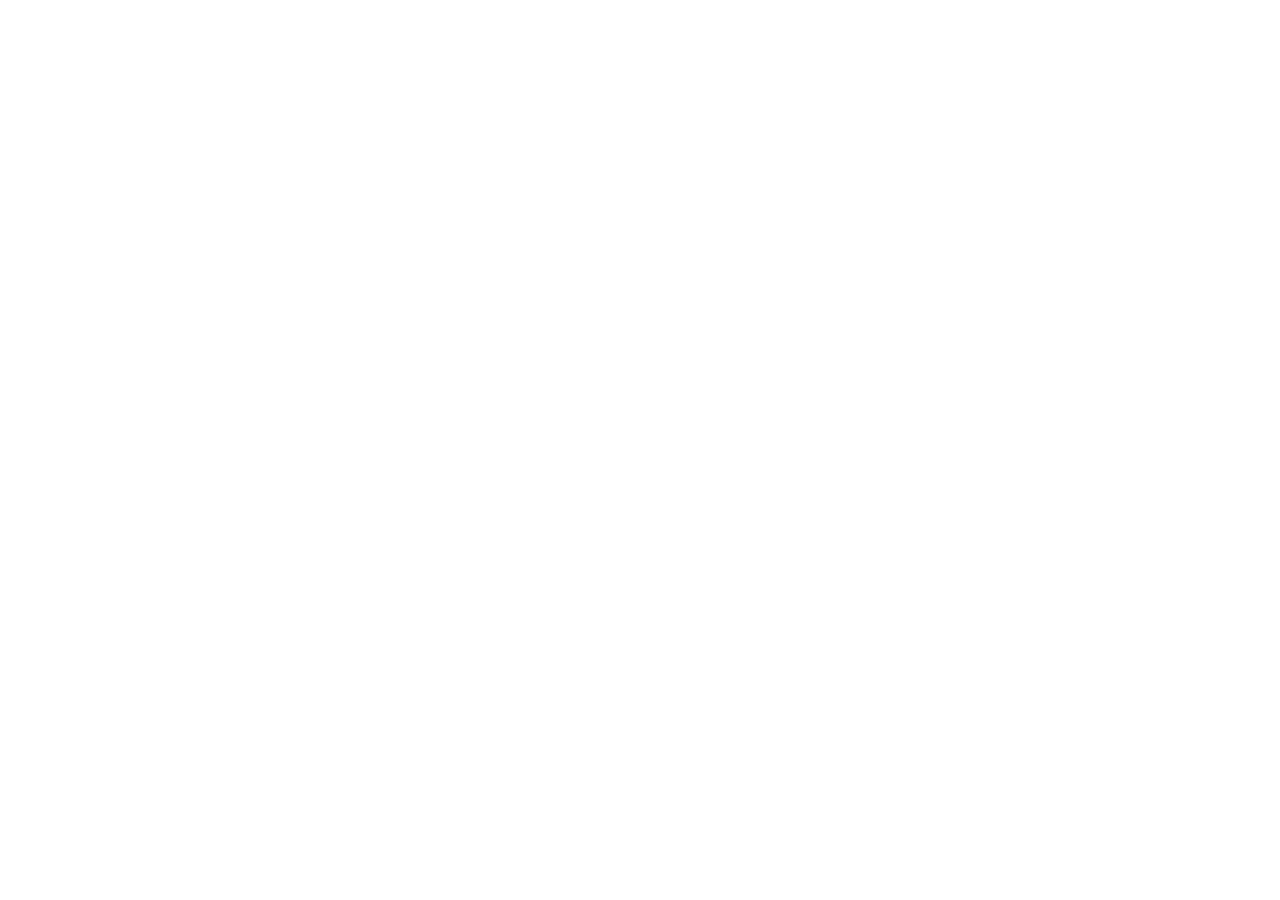
==== commit c2e9bc36: "deployment" ====
--- a/index.html
+++ b/index.html
@@ -1,38 +1,7 @@
-<!DOCTYPE html><html lang="en"><head><meta charSet="utf-8"/><meta http-equiv="x-ua-compatible" content="ie=edge"/><link rel="preconnect" href="https://fonts.googleapis.com"/><link rel="preconnect" href="https://fonts.gstatic.com"/><link href="https://fonts.googleapis.com/css2?family=Ubuntu:ital,wght@0,300;0,400;0,500;0,700;1,300;1,400;1,500;1,700&amp;display=swap" rel="stylesheet"/><script async="" src="https://www.googletagmanager.com/gtag/js?id=G-SQ2JJVZFCH"></script><script>
+<!DOCTYPE html><html><head><meta charSet="utf-8"/><meta http-equiv="x-ua-compatible" content="ie=edge"/><link rel="preconnect" href="https://fonts.googleapis.com"/><link rel="preconnect" href="https://fonts.gstatic.com"/><link href="https://fonts.googleapis.com/css2?family=Ubuntu:ital,wght@0,300;0,400;0,500;0,700;1,300;1,400;1,500;1,700&amp;display=swap" rel="stylesheet"/><script async="" src="https://www.googletagmanager.com/gtag/js?id=G-SQ2JJVZFCH"></script><script>
         window.dataLayer = window.dataLayer || [];
           function gtag(){dataLayer.push(arguments);}
           gtag('js', new Date());
 
           gtag('config', 'G-SQ2JJVZFCH');
-        </script><meta name="viewport" content="width=device-width, initial-scale=1, shrink-to-fit=no"/><style id="typography.js">html{font-family:sans-serif;-ms-text-size-adjust:100%;-webkit-text-size-adjust:100%}body{margin:0}article,aside,details,figcaption,figure,footer,header,main,menu,nav,section,summary{display:block}audio,canvas,progress,video{display:inline-block}audio:not([controls]){display:none;height:0}progress{vertical-align:baseline}[hidden],template{display:none}a{background-color:transparent;}a:active,a:hover{outline-width:0}abbr[title]{border-bottom:none;text-decoration:underline;text-decoration:underline dotted}b,strong{font-weight:inherit;font-weight:bolder}dfn{font-style:italic}h1{font-size:2em;margin:.67em 0}mark{background-color:#ff0;color:#000}small{font-size:80%}sub,sup{font-size:75%;line-height:0;position:relative;vertical-align:baseline}sub{bottom:-.25em}sup{top:-.5em}img{border-style:none}svg:not(:root){overflow:hidden}code,kbd,pre,samp{font-family:monospace,monospace;font-size:1em}figure{margin:1em 40px}hr{box-sizing:content-box;height:0;overflow:visible}button,input,optgroup,select,textarea{font:inherit;margin:0}optgroup{font-weight:700}button,input{overflow:visible}button,select{text-transform:none}[type=reset],[type=submit],button,html [type=button]{-webkit-appearance:button}[type=button]::-moz-focus-inner,[type=reset]::-moz-focus-inner,[type=submit]::-moz-focus-inner,button::-moz-focus-inner{border-style:none;padding:0}[type=button]:-moz-focusring,[type=reset]:-moz-focusring,[type=submit]:-moz-focusring,button:-moz-focusring{outline:1px dotted ButtonText}fieldset{border:1px solid silver;margin:0 2px;padding:.35em .625em .75em}legend{box-sizing:border-box;color:inherit;display:table;max-width:100%;padding:0;white-space:normal}textarea{overflow:auto}[type=checkbox],[type=radio]{box-sizing:border-box;padding:0}[type=number]::-webkit-inner-spin-button,[type=number]::-webkit-outer-spin-button{height:auto}[type=search]{-webkit-appearance:textfield;outline-offset:-2px}[type=search]::-webkit-search-cancel-button,[type=search]::-webkit-search-decoration{-webkit-appearance:none}::-webkit-input-placeholder{color:inherit;opacity:.54}::-webkit-file-upload-button{-webkit-appearance:button;font:inherit}html{font:100%/1.5 'Ubuntu',serif;box-sizing:border-box;overflow-y:scroll;}*{box-sizing:inherit;}*:before{box-sizing:inherit;}*:after{box-sizing:inherit;}body{color:hsla(0,0%,0%,0.8);font-family:'Ubuntu',serif;font-weight:normal;word-wrap:break-word;font-kerning:normal;-moz-font-feature-settings:"kern", "liga", "clig", "calt";-ms-font-feature-settings:"kern", "liga", "clig", "calt";-webkit-font-feature-settings:"kern", "liga", "clig", "calt";font-feature-settings:"kern", "liga", "clig", "calt";}img{max-width:100%;margin-left:0;margin-right:0;margin-top:0;padding-bottom:0;padding-left:0;padding-right:0;padding-top:0;margin-bottom:1.5rem;}h1{margin-left:0;margin-right:0;margin-top:0;padding-bottom:0;padding-left:0;padding-right:0;padding-top:0;margin-bottom:1.5rem;color:inherit;font-family:'Ubuntu',sans-serif;font-weight:bold;text-rendering:optimizeLegibility;font-size:2rem;line-height:1.1;}h2{margin-left:0;margin-right:0;margin-top:0;padding-bottom:0;padding-left:0;padding-right:0;padding-top:0;margin-bottom:1.5rem;color:inherit;font-family:'Ubuntu',sans-serif;font-weight:bold;text-rendering:optimizeLegibility;font-size:1.51572rem;line-height:1.1;}h3{margin-left:0;margin-right:0;margin-top:0;padding-bottom:0;padding-left:0;padding-right:0;padding-top:0;margin-bottom:1.5rem;color:inherit;font-family:'Ubuntu',sans-serif;font-weight:bold;text-rendering:optimizeLegibility;font-size:1.31951rem;line-height:1.1;}h4{margin-left:0;margin-right:0;margin-top:0;padding-bottom:0;padding-left:0;padding-right:0;padding-top:0;margin-bottom:1.5rem;color:inherit;font-family:'Ubuntu',sans-serif;font-weight:bold;text-rendering:optimizeLegibility;font-size:1rem;line-height:1.1;}h5{margin-left:0;margin-right:0;margin-top:0;padding-bottom:0;padding-left:0;padding-right:0;padding-top:0;margin-bottom:1.5rem;color:inherit;font-family:'Ubuntu',sans-serif;font-weight:bold;text-rendering:optimizeLegibility;font-size:0.87055rem;line-height:1.1;}h6{margin-left:0;margin-right:0;margin-top:0;padding-bottom:0;padding-left:0;padding-right:0;padding-top:0;margin-bottom:1.5rem;color:inherit;font-family:'Ubuntu',sans-serif;font-weight:bold;text-rendering:optimizeLegibility;font-size:0.81225rem;line-height:1.1;}hgroup{margin-left:0;margin-right:0;margin-top:0;padding-bottom:0;padding-left:0;padding-right:0;padding-top:0;margin-bottom:1.5rem;}ul{margin-left:1.5rem;margin-right:0;margin-top:0;padding-bottom:0;padding-left:0;padding-right:0;padding-top:0;margin-bottom:1.5rem;list-style-position:outside;list-style-image:none;}ol{margin-left:1.5rem;margin-right:0;margin-top:0;padding-bottom:0;padding-left:0;padding-right:0;padding-top:0;margin-bottom:1.5rem;list-style-position:outside;list-style-image:none;}dl{margin-left:0;margin-right:0;margin-top:0;padding-bottom:0;padding-left:0;padding-right:0;padding-top:0;margin-bottom:1.5rem;}dd{margin-left:0;margin-right:0;margin-top:0;padding-bottom:0;padding-left:0;padding-right:0;padding-top:0;margin-bottom:1.5rem;}p{margin-left:0;margin-right:0;margin-top:0;padding-bottom:0;padding-left:0;padding-right:0;padding-top:0;margin-bottom:1.5rem;}figure{margin-left:0;margin-right:0;margin-top:0;padding-bottom:0;padding-left:0;padding-right:0;padding-top:0;margin-bottom:1.5rem;}pre{margin-left:0;margin-right:0;margin-top:0;padding-bottom:0;padding-left:0;padding-right:0;padding-top:0;margin-bottom:1.5rem;font-size:0.85rem;line-height:1.5rem;}table{margin-left:0;margin-right:0;margin-top:0;padding-bottom:0;padding-left:0;padding-right:0;padding-top:0;margin-bottom:1.5rem;font-size:1rem;line-height:1.5rem;border-collapse:collapse;width:100%;}fieldset{margin-left:0;margin-right:0;margin-top:0;padding-bottom:0;padding-left:0;padding-right:0;padding-top:0;margin-bottom:1.5rem;}blockquote{margin-left:1.5rem;margin-right:1.5rem;margin-top:0;padding-bottom:0;padding-left:0;padding-right:0;padding-top:0;margin-bottom:1.5rem;}form{margin-left:0;margin-right:0;margin-top:0;padding-bottom:0;padding-left:0;padding-right:0;padding-top:0;margin-bottom:1.5rem;}noscript{margin-left:0;margin-right:0;margin-top:0;padding-bottom:0;padding-left:0;padding-right:0;padding-top:0;margin-bottom:1.5rem;}iframe{margin-left:0;margin-right:0;margin-top:0;padding-bottom:0;padding-left:0;padding-right:0;padding-top:0;margin-bottom:1.5rem;}hr{margin-left:0;margin-right:0;margin-top:0;padding-bottom:0;padding-left:0;padding-right:0;padding-top:0;margin-bottom:calc(1.5rem - 1px);background:hsla(0,0%,0%,0.2);border:none;height:1px;}address{margin-left:0;margin-right:0;margin-top:0;padding-bottom:0;padding-left:0;padding-right:0;padding-top:0;margin-bottom:1.5rem;}b{font-weight:bold;}strong{font-weight:bold;}dt{font-weight:bold;}th{font-weight:bold;}li{margin-bottom:calc(1.5rem / 2);}ol li{padding-left:0;}ul li{padding-left:0;}li > ol{margin-left:1.5rem;margin-bottom:calc(1.5rem / 2);margin-top:calc(1.5rem / 2);}li > ul{margin-left:1.5rem;margin-bottom:calc(1.5rem / 2);margin-top:calc(1.5rem / 2);}blockquote *:last-child{margin-bottom:0;}li *:last-child{margin-bottom:0;}p *:last-child{margin-bottom:0;}li > p{margin-bottom:calc(1.5rem / 2);}code{font-size:0.85rem;line-height:1.5rem;}kbd{font-size:0.85rem;line-height:1.5rem;}samp{font-size:0.85rem;line-height:1.5rem;}abbr{border-bottom:1px dotted hsla(0,0%,0%,0.5);cursor:help;}acronym{border-bottom:1px dotted hsla(0,0%,0%,0.5);cursor:help;}abbr[title]{border-bottom:1px dotted hsla(0,0%,0%,0.5);cursor:help;text-decoration:none;}thead{text-align:left;}td,th{text-align:left;border-bottom:1px solid hsla(0,0%,0%,0.12);font-feature-settings:"tnum";-moz-font-feature-settings:"tnum";-ms-font-feature-settings:"tnum";-webkit-font-feature-settings:"tnum";padding-left:1rem;padding-right:1rem;padding-top:0.75rem;padding-bottom:calc(0.75rem - 1px);}th:first-child,td:first-child{padding-left:0;}th:last-child,td:last-child{padding-right:0;}</style><style data-href="/styles.ba998e405b496d3d67e4.css" id="gatsby-global-css">@font-face{font-family:Montserrat;font-style:normal;font-display:swap;font-weight:100;src:local("Montserrat Thin "),local("Montserrat-Thin"),url(/static/montserrat-latin-100-191cc9f50f3b76b9617cb383f19acb7d.woff2) format("woff2"),url(/static/montserrat-latin-100-370318464551d5f25b0f0a78f374faac.woff) format("woff")}@font-face{font-family:Montserrat;font-style:italic;font-display:swap;font-weight:100;src:local("Montserrat Thin italic"),local("Montserrat-Thinitalic"),url(/static/montserrat-latin-100italic-bdeaeb79db315697bd173a55b097dc18.woff2) format("woff2"),url(/static/montserrat-latin-100italic-ecf7d49386e8f265878e735db34a7c4b.woff) format("woff")}@font-face{font-family:Montserrat;font-style:normal;font-display:swap;font-weight:200;src:local("Montserrat Extra Light "),local("Montserrat-Extra Light"),url(/static/montserrat-latin-200-85d5ef9db7f2dc6979172a4a3b2c57cb.woff2) format("woff2"),url(/static/montserrat-latin-200-1fc98e126a3d152549240e6244d7e669.woff) format("woff")}@font-face{font-family:Montserrat;font-style:italic;font-display:swap;font-weight:200;src:local("Montserrat Extra Light italic"),local("Montserrat-Extra Lightitalic"),url(/static/montserrat-latin-200italic-49095760a498d024fe1a85a078850df9.woff2) format("woff2"),url(/static/montserrat-latin-200italic-fe46cf8b9462c820457d3bf537e4057f.woff) format("woff")}@font-face{font-family:Montserrat;font-style:normal;font-display:swap;font-weight:300;src:local("Montserrat Light "),local("Montserrat-Light"),url(/static/montserrat-latin-300-7c3daf12b706645b5d3710f863a4da04.woff2) format("woff2"),url(/static/montserrat-latin-300-8dc95fab9cf98d02ca8d76e97d3dff60.woff) format("woff")}@font-face{font-family:Montserrat;font-style:italic;font-display:swap;font-weight:300;src:local("Montserrat Light italic"),local("Montserrat-Lightitalic"),url(/static/montserrat-latin-300italic-f20b178ca2024a5eac8e42e6649db86c.woff2) format("woff2"),url(/static/montserrat-latin-300italic-3fe16939288856e8e828fa2661bf2354.woff) format("woff")}@font-face{font-family:Montserrat;font-style:normal;font-display:swap;font-weight:400;src:local("Montserrat Regular "),local("Montserrat-Regular"),url(/static/montserrat-latin-400-bc3aa95dca08f5fee5291e34959c27bc.woff2) format("woff2"),url(/static/montserrat-latin-400-8102c4838f9e3d08dad644290a9cb701.woff) format("woff")}@font-face{font-family:Montserrat;font-style:italic;font-display:swap;font-weight:400;src:local("Montserrat Regular italic"),local("Montserrat-Regularitalic"),url(/static/montserrat-latin-400italic-5cad650422a7184467af5a4d17b264c4.woff2) format("woff2"),url(/static/montserrat-latin-400italic-d191f22af3bb50902b99ac577f81a322.woff) format("woff")}@font-face{font-family:Montserrat;font-style:normal;font-display:swap;font-weight:500;src:local("Montserrat Medium "),local("Montserrat-Medium"),url(/static/montserrat-latin-500-92d16e458625f4d2c8940f6bdca0ff09.woff2) format("woff2"),url(/static/montserrat-latin-500-8b763220218ffc11c57c84ddb80e7b26.woff) format("woff")}@font-face{font-family:Montserrat;font-style:italic;font-display:swap;font-weight:500;src:local("Montserrat Medium italic"),local("Montserrat-Mediumitalic"),url(/static/montserrat-latin-500italic-47bfcca6b69d6a9acca7a8bff17193e2.woff2) format("woff2"),url(/static/montserrat-latin-500italic-72c01f753c3940c0b9cb6bf2389caddf.woff) format("woff")}@font-face{font-family:Montserrat;font-style:normal;font-display:swap;font-weight:600;src:local("Montserrat SemiBold "),local("Montserrat-SemiBold"),url(/static/montserrat-latin-600-6fb1b5623e528e27c18658fecf5ee0ee.woff2) format("woff2"),url(/static/montserrat-latin-600-7c839d15a6f54e7025ba8c0c4b333e8f.woff) format("woff")}@font-face{font-family:Montserrat;font-style:italic;font-display:swap;font-weight:600;src:local("Montserrat SemiBold italic"),local("Montserrat-SemiBolditalic"),url(/static/montserrat-latin-600italic-60789af1c9338ed1a9546722ec54b4f7.woff2) format("woff2"),url(/static/montserrat-latin-600italic-f3d4de8d0afb19e777c79032ce828e3d.woff) format("woff")}@font-face{font-family:Montserrat;font-style:normal;font-display:swap;font-weight:700;src:local("Montserrat Bold "),local("Montserrat-Bold"),url(/static/montserrat-latin-700-39d93cf678c740f9f6b2b1cfde34bee3.woff2) format("woff2"),url(/static/montserrat-latin-700-80f10bd382f0df1cd650fec59f3c9394.woff) format("woff")}@font-face{font-family:Montserrat;font-style:italic;font-display:swap;font-weight:700;src:local("Montserrat Bold italic"),local("Montserrat-Bolditalic"),url(/static/montserrat-latin-700italic-ba136d97b14e82284dd595e257f11c47.woff2) format("woff2"),url(/static/montserrat-latin-700italic-8c98142b425630821139c24bd1698700.woff) format("woff")}@font-face{font-family:Montserrat;font-style:normal;font-display:swap;font-weight:800;src:local("Montserrat ExtraBold "),local("Montserrat-ExtraBold"),url(/static/montserrat-latin-800-b7018be9ed6cd94da8b6675b3a468c3b.woff2) format("woff2"),url(/static/montserrat-latin-800-9a9befcf50d64f9d2d19d8b1d1984add.woff) format("woff")}@font-face{font-family:Montserrat;font-style:italic;font-display:swap;font-weight:800;src:local("Montserrat ExtraBold italic"),local("Montserrat-ExtraBolditalic"),url(/static/montserrat-latin-800italic-540ffdd223d1a9ad3d4e678e1a23372e.woff2) format("woff2"),url(/static/montserrat-latin-800italic-897086f99f4e1f45e6b1e9368527d0bc.woff) format("woff")}@font-face{font-family:Montserrat;font-style:normal;font-display:swap;font-weight:900;src:local("Montserrat Black "),local("Montserrat-Black"),url(/static/montserrat-latin-900-58cd789700850375b834e8b6776002eb.woff2) format("woff2"),url(/static/montserrat-latin-900-26d42c9428780e545a540bbb50c84bce.woff) format("woff")}@font-face{font-family:Montserrat;font-style:italic;font-display:swap;font-weight:900;src:local("Montserrat Black italic"),local("Montserrat-Blackitalic"),url(/static/montserrat-latin-900italic-451157bc8861fe54f523b3669a3def71.woff2) format("woff2"),url(/static/montserrat-latin-900italic-a8ec4957e1c24f5793305763ad9845b3.woff) format("woff")}@font-face{font-family:Merriweather;font-style:normal;font-display:swap;font-weight:300;src:local("Merriweather Light "),local("Merriweather-Light"),url(/static/merriweather-latin-300-b1158cfcd4aacb9d8fb61625e37af46a.woff2) format("woff2"),url(/static/merriweather-latin-300-cc7de05e166e90320d7d896e0f72a19d.woff) format("woff")}@font-face{font-family:Merriweather;font-style:italic;font-display:swap;font-weight:300;src:local("Merriweather Light italic"),local("Merriweather-Lightitalic"),url(/static/merriweather-latin-300italic-8fe52a48089d6ebe46db0b8e7cc66263.woff2) format("woff2"),url(/static/merriweather-latin-300italic-e1331f5397c2a673f9d3765138debdb5.woff) format("woff")}@font-face{font-family:Merriweather;font-style:normal;font-display:swap;font-weight:400;src:local("Merriweather Regular "),local("Merriweather-Regular"),url(/static/merriweather-latin-400-8276fdb72ae8f4714d4e6eba704cc39f.woff2) format("woff2"),url(/static/merriweather-latin-400-69f09800f4f6479d06e44eba837df872.woff) format("woff")}@font-face{font-family:Merriweather;font-style:italic;font-display:swap;font-weight:400;src:local("Merriweather Regular italic"),local("Merriweather-Regularitalic"),url(/static/merriweather-latin-400italic-3a9be9ea9f7aa4af6de7307df21d9fc0.woff2) format("woff2"),url(/static/merriweather-latin-400italic-d76079ed7541a433a54f79316de086e9.woff) format("woff")}@font-face{font-family:Merriweather;font-style:normal;font-display:swap;font-weight:700;src:local("Merriweather Bold "),local("Merriweather-Bold"),url(/static/merriweather-latin-700-fa534be7ffa380e39a7f6e03bf9a5e03.woff2) format("woff2"),url(/static/merriweather-latin-700-ba56ea84b8084b7ff9677f50d3cd81bd.woff) format("woff")}@font-face{font-family:Merriweather;font-style:italic;font-display:swap;font-weight:700;src:local("Merriweather Bold italic"),local("Merriweather-Bolditalic"),url(/static/merriweather-latin-700italic-1ef5edaaa20ae53ea50399884c5e48c6.woff2) format("woff2"),url(/static/merriweather-latin-700italic-534bc9e7ce93c73d73426e46acd78092.woff) format("woff")}@font-face{font-family:Merriweather;font-style:normal;font-display:swap;font-weight:900;src:local("Merriweather Black "),local("Merriweather-Black"),url(/static/merriweather-latin-900-7528fb70e8a4a82c7305e72ff43ac25f.woff2) format("woff2"),url(/static/merriweather-latin-900-3799b6e2f5ed3fcccf9d7a708d7419fa.woff) format("woff")}@font-face{font-family:Merriweather;font-style:italic;font-display:swap;font-weight:900;src:local("Merriweather Black italic"),local("Merriweather-Blackitalic"),url(/static/merriweather-latin-900italic-e1b4d2aaa78e12ad84aaf8a56321e4c2.woff2) format("woff2"),url(/static/merriweather-latin-900italic-2ae22f731b3424e8dbb4b37f7ca6e708.woff) format("woff")}
-
-
-/*!
- * 
- * antd v3.26.20
- * 
- * Copyright 2015-present, Alipay, Inc.
- * All rights reserved.
- *       
- */body,html{width:100%;height:100%}input::-ms-clear,input::-ms-reveal{display:none}*,:after,:before{box-sizing:border-box}html{font-family:sans-serif;line-height:1.15;-webkit-text-size-adjust:100%;-ms-text-size-adjust:100%;-ms-overflow-style:scrollbar;-webkit-tap-highlight-color:rgba(0,0,0,0)}@-ms-viewport{width:device-width}article,aside,dialog,figcaption,figure,footer,header,hgroup,main,nav,section{display:block}body{margin:0;color:rgba(0,0,0,.65);font-size:14px;font-family:-apple-system,BlinkMacSystemFont,Segoe UI,PingFang SC,Hiragino Sans GB,Microsoft YaHei,Helvetica Neue,Helvetica,Arial,sans-serif,Apple Color Emoji,Segoe UI Emoji,Segoe UI Symbol;font-variant:tabular-nums;line-height:1.5;background-color:#fff;font-feature-settings:"tnum"}[tabindex="-1"]:focus{outline:none!important}hr{box-sizing:content-box;height:0;overflow:visible}h1,h2,h3,h4,h5,h6{margin-top:0;margin-bottom:.5em;color:rgba(0,0,0,.85);font-weight:500}p{margin-top:0;margin-bottom:1em}abbr[data-original-title],abbr[title]{text-decoration:underline;-webkit-text-decoration:underline dotted;text-decoration:underline dotted;border-bottom:0;cursor:help}address{margin-bottom:1em;font-style:normal;line-height:inherit}input[type=number],input[type=password],input[type=text],textarea{-webkit-appearance:none}dl,ol,ul{margin-top:0;margin-bottom:1em}ol ol,ol ul,ul ol,ul ul{margin-bottom:0}dt{font-weight:500}dd{margin-bottom:.5em;margin-left:0}blockquote{margin:0 0 1em}dfn{font-style:italic}b,strong{font-weight:bolder}small{font-size:80%}sub,sup{position:relative;font-size:75%;line-height:0;vertical-align:baseline}sub{bottom:-.25em}sup{top:-.5em}a{color:#1890ff;text-decoration:none;background-color:transparent;outline:none;cursor:pointer;transition:color .3s;-webkit-text-decoration-skip:objects}a:hover{color:#40a9ff}a:active{color:#096dd9}a:active,a:hover{text-decoration:none;outline:0}a[disabled]{color:rgba(0,0,0,.25);cursor:not-allowed;pointer-events:none}code,kbd,pre,samp{font-size:1em;font-family:SFMono-Regular,Consolas,Liberation Mono,Menlo,Courier,monospace}pre{margin-top:0;margin-bottom:1em;overflow:auto}figure{margin:0 0 1em}img{vertical-align:middle;border-style:none}svg:not(:root){overflow:hidden}[role=button],a,area,button,input:not([type=range]),label,select,summary,textarea{touch-action:manipulation}table{border-collapse:collapse}caption{padding-top:.75em;padding-bottom:.3em;color:rgba(0,0,0,.45);text-align:left;caption-side:bottom}th{text-align:inherit}button,input,optgroup,select,textarea{margin:0;color:inherit;font-size:inherit;font-family:inherit;line-height:inherit}button,input{overflow:visible}button,select{text-transform:none}[type=reset],[type=submit],button,html [type=button]{-webkit-appearance:button}[type=button]::-moz-focus-inner,[type=reset]::-moz-focus-inner,[type=submit]::-moz-focus-inner,button::-moz-focus-inner{padding:0;border-style:none}input[type=checkbox],input[type=radio]{box-sizing:border-box;padding:0}input[type=date],input[type=datetime-local],input[type=month],input[type=time]{-webkit-appearance:listbox}textarea{overflow:auto;resize:vertical}fieldset{min-width:0;margin:0;padding:0;border:0}legend{display:block;width:100%;max-width:100%;margin-bottom:.5em;padding:0;color:inherit;font-size:1.5em;line-height:inherit;white-space:normal}progress{vertical-align:baseline}[type=number]::-webkit-inner-spin-button,[type=number]::-webkit-outer-spin-button{height:auto}[type=search]{outline-offset:-2px;-webkit-appearance:none}[type=search]::-webkit-search-cancel-button,[type=search]::-webkit-search-decoration{-webkit-appearance:none}::-webkit-file-upload-button{font:inherit;-webkit-appearance:button}output{display:inline-block}summary{display:list-item}template{display:none}[hidden]{display:none!important}mark{padding:.2em;background-color:#feffe6}::selection{color:#fff;background:#1890ff}.clearfix{zoom:1}.clearfix:after,.clearfix:before{display:table;content:""}.clearfix:after{clear:both}.anticon{display:inline-block;color:inherit;font-style:normal;line-height:0;text-align:center;text-transform:none;vertical-align:-.125em;text-rendering:optimizeLegibility;-webkit-font-smoothing:antialiased;-moz-osx-font-smoothing:grayscale}.anticon>*{line-height:1}.anticon svg{display:inline-block}.anticon:before{display:none}.anticon .anticon-icon{display:block}.anticon[tabindex]{cursor:pointer}.anticon-spin,.anticon-spin:before{display:inline-block;animation:loadingCircle 1s linear infinite}.fade-appear,.fade-enter,.fade-leave{animation-duration:.2s;animation-fill-mode:both;animation-play-state:paused}.fade-appear.fade-appear-active,.fade-enter.fade-enter-active{animation-name:antFadeIn;animation-play-state:running}.fade-leave.fade-leave-active{animation-name:antFadeOut;animation-play-state:running;pointer-events:none}.fade-appear,.fade-enter{opacity:0}.fade-appear,.fade-enter,.fade-leave{animation-timing-function:linear}@keyframes antFadeIn{0%{opacity:0}to{opacity:1}}@keyframes antFadeOut{0%{opacity:1}to{opacity:0}}.move-up-appear,.move-up-enter,.move-up-leave{animation-duration:.2s;animation-fill-mode:both;animation-play-state:paused}.move-up-appear.move-up-appear-active,.move-up-enter.move-up-enter-active{animation-name:antMoveUpIn;animation-play-state:running}.move-up-leave.move-up-leave-active{animation-name:antMoveUpOut;animation-play-state:running;pointer-events:none}.move-up-appear,.move-up-enter{opacity:0;animation-timing-function:cubic-bezier(.08,.82,.17,1)}.move-up-leave{animation-timing-function:cubic-bezier(.6,.04,.98,.34)}.move-down-appear,.move-down-enter,.move-down-leave{animation-duration:.2s;animation-fill-mode:both;animation-play-state:paused}.move-down-appear.move-down-appear-active,.move-down-enter.move-down-enter-active{animation-name:antMoveDownIn;animation-play-state:running}.move-down-leave.move-down-leave-active{animation-name:antMoveDownOut;animation-play-state:running;pointer-events:none}.move-down-appear,.move-down-enter{opacity:0;animation-timing-function:cubic-bezier(.08,.82,.17,1)}.move-down-leave{animation-timing-function:cubic-bezier(.6,.04,.98,.34)}.move-left-appear,.move-left-enter,.move-left-leave{animation-duration:.2s;animation-fill-mode:both;animation-play-state:paused}.move-left-appear.move-left-appear-active,.move-left-enter.move-left-enter-active{animation-name:antMoveLeftIn;animation-play-state:running}.move-left-leave.move-left-leave-active{animation-name:antMoveLeftOut;animation-play-state:running;pointer-events:none}.move-left-appear,.move-left-enter{opacity:0;animation-timing-function:cubic-bezier(.08,.82,.17,1)}.move-left-leave{animation-timing-function:cubic-bezier(.6,.04,.98,.34)}.move-right-appear,.move-right-enter,.move-right-leave{animation-duration:.2s;animation-fill-mode:both;animation-play-state:paused}.move-right-appear.move-right-appear-active,.move-right-enter.move-right-enter-active{animation-name:antMoveRightIn;animation-play-state:running}.move-right-leave.move-right-leave-active{animation-name:antMoveRightOut;animation-play-state:running;pointer-events:none}.move-right-appear,.move-right-enter{opacity:0;animation-timing-function:cubic-bezier(.08,.82,.17,1)}.move-right-leave{animation-timing-function:cubic-bezier(.6,.04,.98,.34)}@keyframes antMoveDownIn{0%{transform:translateY(100%);transform-origin:0 0;opacity:0}to{transform:translateY(0);transform-origin:0 0;opacity:1}}@keyframes antMoveDownOut{0%{transform:translateY(0);transform-origin:0 0;opacity:1}to{transform:translateY(100%);transform-origin:0 0;opacity:0}}@keyframes antMoveLeftIn{0%{transform:translateX(-100%);transform-origin:0 0;opacity:0}to{transform:translateX(0);transform-origin:0 0;opacity:1}}@keyframes antMoveLeftOut{0%{transform:translateX(0);transform-origin:0 0;opacity:1}to{transform:translateX(-100%);transform-origin:0 0;opacity:0}}@keyframes antMoveRightIn{0%{transform:translateX(100%);transform-origin:0 0;opacity:0}to{transform:translateX(0);transform-origin:0 0;opacity:1}}@keyframes antMoveRightOut{0%{transform:translateX(0);transform-origin:0 0;opacity:1}to{transform:translateX(100%);transform-origin:0 0;opacity:0}}@keyframes antMoveUpIn{0%{transform:translateY(-100%);transform-origin:0 0;opacity:0}to{transform:translateY(0);transform-origin:0 0;opacity:1}}@keyframes antMoveUpOut{0%{transform:translateY(0);transform-origin:0 0;opacity:1}to{transform:translateY(-100%);transform-origin:0 0;opacity:0}}@keyframes loadingCircle{to{transform:rotate(1turn)}}[ant-click-animating-without-extra-node=true],[ant-click-animating=true]{position:relative}html{--antd-wave-shadow-color:#1890ff}.ant-click-animating-node,[ant-click-animating-without-extra-node=true]:after{position:absolute;top:0;right:0;bottom:0;left:0;display:block;border-radius:inherit;box-shadow:0 0 0 0 #1890ff;box-shadow:0 0 0 0 var(--antd-wave-shadow-color);opacity:.2;animation:fadeEffect 2s cubic-bezier(.08,.82,.17,1),waveEffect .4s cubic-bezier(.08,.82,.17,1);animation-fill-mode:forwards;content:"";pointer-events:none}@keyframes waveEffect{to{box-shadow:0 0 0 #1890ff;box-shadow:0 0 0 6px var(--antd-wave-shadow-color)}}@keyframes fadeEffect{to{opacity:0}}.slide-up-appear,.slide-up-enter,.slide-up-leave{animation-duration:.2s;animation-fill-mode:both;animation-play-state:paused}.slide-up-appear.slide-up-appear-active,.slide-up-enter.slide-up-enter-active{animation-name:antSlideUpIn;animation-play-state:running}.slide-up-leave.slide-up-leave-active{animation-name:antSlideUpOut;animation-play-state:running;pointer-events:none}.slide-up-appear,.slide-up-enter{opacity:0;animation-timing-function:cubic-bezier(.23,1,.32,1)}.slide-up-leave{animation-timing-function:cubic-bezier(.755,.05,.855,.06)}.slide-down-appear,.slide-down-enter,.slide-down-leave{animation-duration:.2s;animation-fill-mode:both;animation-play-state:paused}.slide-down-appear.slide-down-appear-active,.slide-down-enter.slide-down-enter-active{animation-name:antSlideDownIn;animation-play-state:running}.slide-down-leave.slide-down-leave-active{animation-name:antSlideDownOut;animation-play-state:running;pointer-events:none}.slide-down-appear,.slide-down-enter{opacity:0;animation-timing-function:cubic-bezier(.23,1,.32,1)}.slide-down-leave{animation-timing-function:cubic-bezier(.755,.05,.855,.06)}.slide-left-appear,.slide-left-enter,.slide-left-leave{animation-duration:.2s;animation-fill-mode:both;animation-play-state:paused}.slide-left-appear.slide-left-appear-active,.slide-left-enter.slide-left-enter-active{animation-name:antSlideLeftIn;animation-play-state:running}.slide-left-leave.slide-left-leave-active{animation-name:antSlideLeftOut;animation-play-state:running;pointer-events:none}.slide-left-appear,.slide-left-enter{opacity:0;animation-timing-function:cubic-bezier(.23,1,.32,1)}.slide-left-leave{animation-timing-function:cubic-bezier(.755,.05,.855,.06)}.slide-right-appear,.slide-right-enter,.slide-right-leave{animation-duration:.2s;animation-fill-mode:both;animation-play-state:paused}.slide-right-appear.slide-right-appear-active,.slide-right-enter.slide-right-enter-active{animation-name:antSlideRightIn;animation-play-state:running}.slide-right-leave.slide-right-leave-active{animation-name:antSlideRightOut;animation-play-state:running;pointer-events:none}.slide-right-appear,.slide-right-enter{opacity:0;animation-timing-function:cubic-bezier(.23,1,.32,1)}.slide-right-leave{animation-timing-function:cubic-bezier(.755,.05,.855,.06)}@keyframes antSlideUpIn{0%{transform:scaleY(.8);transform-origin:0 0;opacity:0}to{transform:scaleY(1);transform-origin:0 0;opacity:1}}@keyframes antSlideUpOut{0%{transform:scaleY(1);transform-origin:0 0;opacity:1}to{transform:scaleY(.8);transform-origin:0 0;opacity:0}}@keyframes antSlideDownIn{0%{transform:scaleY(.8);transform-origin:100% 100%;opacity:0}to{transform:scaleY(1);transform-origin:100% 100%;opacity:1}}@keyframes antSlideDownOut{0%{transform:scaleY(1);transform-origin:100% 100%;opacity:1}to{transform:scaleY(.8);transform-origin:100% 100%;opacity:0}}@keyframes antSlideLeftIn{0%{transform:scaleX(.8);transform-origin:0 0;opacity:0}to{transform:scaleX(1);transform-origin:0 0;opacity:1}}@keyframes antSlideLeftOut{0%{transform:scaleX(1);transform-origin:0 0;opacity:1}to{transform:scaleX(.8);transform-origin:0 0;opacity:0}}@keyframes antSlideRightIn{0%{transform:scaleX(.8);transform-origin:100% 0;opacity:0}to{transform:scaleX(1);transform-origin:100% 0;opacity:1}}@keyframes antSlideRightOut{0%{transform:scaleX(1);transform-origin:100% 0;opacity:1}to{transform:scaleX(.8);transform-origin:100% 0;opacity:0}}.swing-appear,.swing-enter{animation-duration:.2s;animation-fill-mode:both;animation-play-state:paused}.swing-appear.swing-appear-active,.swing-enter.swing-enter-active{animation-name:antSwingIn;animation-play-state:running}@keyframes antSwingIn{0%,to{transform:translateX(0)}20%{transform:translateX(-10px)}40%{transform:translateX(10px)}60%{transform:translateX(-5px)}80%{transform:translateX(5px)}}.zoom-appear,.zoom-enter,.zoom-leave{animation-duration:.2s;animation-fill-mode:both;animation-play-state:paused}.zoom-appear.zoom-appear-active,.zoom-enter.zoom-enter-active{animation-name:antZoomIn;animation-play-state:running}.zoom-leave.zoom-leave-active{animation-name:antZoomOut;animation-play-state:running;pointer-events:none}.zoom-appear,.zoom-enter{transform:scale(0);opacity:0;animation-timing-function:cubic-bezier(.08,.82,.17,1)}.zoom-leave{animation-timing-function:cubic-bezier(.78,.14,.15,.86)}.zoom-big-appear,.zoom-big-enter,.zoom-big-leave{animation-duration:.2s;animation-fill-mode:both;animation-play-state:paused}.zoom-big-appear.zoom-big-appear-active,.zoom-big-enter.zoom-big-enter-active{animation-name:antZoomBigIn;animation-play-state:running}.zoom-big-leave.zoom-big-leave-active{animation-name:antZoomBigOut;animation-play-state:running;pointer-events:none}.zoom-big-appear,.zoom-big-enter{transform:scale(0);opacity:0;animation-timing-function:cubic-bezier(.08,.82,.17,1)}.zoom-big-leave{animation-timing-function:cubic-bezier(.78,.14,.15,.86)}.zoom-big-fast-appear,.zoom-big-fast-enter,.zoom-big-fast-leave{animation-duration:.1s;animation-fill-mode:both;animation-play-state:paused}.zoom-big-fast-appear.zoom-big-fast-appear-active,.zoom-big-fast-enter.zoom-big-fast-enter-active{animation-name:antZoomBigIn;animation-play-state:running}.zoom-big-fast-leave.zoom-big-fast-leave-active{animation-name:antZoomBigOut;animation-play-state:running;pointer-events:none}.zoom-big-fast-appear,.zoom-big-fast-enter{transform:scale(0);opacity:0;animation-timing-function:cubic-bezier(.08,.82,.17,1)}.zoom-big-fast-leave{animation-timing-function:cubic-bezier(.78,.14,.15,.86)}.zoom-up-appear,.zoom-up-enter,.zoom-up-leave{animation-duration:.2s;animation-fill-mode:both;animation-play-state:paused}.zoom-up-appear.zoom-up-appear-active,.zoom-up-enter.zoom-up-enter-active{animation-name:antZoomUpIn;animation-play-state:running}.zoom-up-leave.zoom-up-leave-active{animation-name:antZoomUpOut;animation-play-state:running;pointer-events:none}.zoom-up-appear,.zoom-up-enter{transform:scale(0);opacity:0;animation-timing-function:cubic-bezier(.08,.82,.17,1)}.zoom-up-leave{animation-timing-function:cubic-bezier(.78,.14,.15,.86)}.zoom-down-appear,.zoom-down-enter,.zoom-down-leave{animation-duration:.2s;animation-fill-mode:both;animation-play-state:paused}.zoom-down-appear.zoom-down-appear-active,.zoom-down-enter.zoom-down-enter-active{animation-name:antZoomDownIn;animation-play-state:running}.zoom-down-leave.zoom-down-leave-active{animation-name:antZoomDownOut;animation-play-state:running;pointer-events:none}.zoom-down-appear,.zoom-down-enter{transform:scale(0);opacity:0;animation-timing-function:cubic-bezier(.08,.82,.17,1)}.zoom-down-leave{animation-timing-function:cubic-bezier(.78,.14,.15,.86)}.zoom-left-appear,.zoom-left-enter,.zoom-left-leave{animation-duration:.2s;animation-fill-mode:both;animation-play-state:paused}.zoom-left-appear.zoom-left-appear-active,.zoom-left-enter.zoom-left-enter-active{animation-name:antZoomLeftIn;animation-play-state:running}.zoom-left-leave.zoom-left-leave-active{animation-name:antZoomLeftOut;animation-play-state:running;pointer-events:none}.zoom-left-appear,.zoom-left-enter{transform:scale(0);opacity:0;animation-timing-function:cubic-bezier(.08,.82,.17,1)}.zoom-left-leave{animation-timing-function:cubic-bezier(.78,.14,.15,.86)}.zoom-right-appear,.zoom-right-enter,.zoom-right-leave{animation-duration:.2s;animation-fill-mode:both;animation-play-state:paused}.zoom-right-appear.zoom-right-appear-active,.zoom-right-enter.zoom-right-enter-active{animation-name:antZoomRightIn;animation-play-state:running}.zoom-right-leave.zoom-right-leave-active{animation-name:antZoomRightOut;animation-play-state:running;pointer-events:none}.zoom-right-appear,.zoom-right-enter{transform:scale(0);opacity:0;animation-timing-function:cubic-bezier(.08,.82,.17,1)}.zoom-right-leave{animation-timing-function:cubic-bezier(.78,.14,.15,.86)}@keyframes antZoomIn{0%{transform:scale(.2);opacity:0}to{transform:scale(1);opacity:1}}@keyframes antZoomOut{0%{transform:scale(1)}to{transform:scale(.2);opacity:0}}@keyframes antZoomBigIn{0%{transform:scale(.8);opacity:0}to{transform:scale(1);opacity:1}}@keyframes antZoomBigOut{0%{transform:scale(1)}to{transform:scale(.8);opacity:0}}@keyframes antZoomUpIn{0%{transform:scale(.8);transform-origin:50% 0;opacity:0}to{transform:scale(1);transform-origin:50% 0}}@keyframes antZoomUpOut{0%{transform:scale(1);transform-origin:50% 0}to{transform:scale(.8);transform-origin:50% 0;opacity:0}}@keyframes antZoomLeftIn{0%{transform:scale(.8);transform-origin:0 50%;opacity:0}to{transform:scale(1);transform-origin:0 50%}}@keyframes antZoomLeftOut{0%{transform:scale(1);transform-origin:0 50%}to{transform:scale(.8);transform-origin:0 50%;opacity:0}}@keyframes antZoomRightIn{0%{transform:scale(.8);transform-origin:100% 50%;opacity:0}to{transform:scale(1);transform-origin:100% 50%}}@keyframes antZoomRightOut{0%{transform:scale(1);transform-origin:100% 50%}to{transform:scale(.8);transform-origin:100% 50%;opacity:0}}@keyframes antZoomDownIn{0%{transform:scale(.8);transform-origin:50% 100%;opacity:0}to{transform:scale(1);transform-origin:50% 100%}}@keyframes antZoomDownOut{0%{transform:scale(1);transform-origin:50% 100%}to{transform:scale(.8);transform-origin:50% 100%;opacity:0}}.ant-motion-collapse-legacy{overflow:hidden}.ant-motion-collapse,.ant-motion-collapse-legacy-active{transition:height .15s cubic-bezier(.645,.045,.355,1),opacity .15s cubic-bezier(.645,.045,.355,1)!important}.ant-motion-collapse{overflow:hidden}.ant-affix{position:fixed;z-index:10}.ant-alert{box-sizing:border-box;margin:0;color:rgba(0,0,0,.65);font-size:14px;font-variant:tabular-nums;line-height:1.5;list-style:none;font-feature-settings:"tnum";position:relative;padding:8px 15px 8px 37px;word-wrap:break-word;border-radius:4px}.ant-alert.ant-alert-no-icon{padding:8px 15px}.ant-alert.ant-alert-closable{padding-right:30px}.ant-alert-icon{position:absolute;top:11.5px;left:16px}.ant-alert-description{display:none;font-size:14px;line-height:22px}.ant-alert-success{background-color:#f6ffed;border:1px solid #b7eb8f}.ant-alert-success .ant-alert-icon{color:#52c41a}.ant-alert-info{background-color:#e6f7ff;border:1px solid #91d5ff}.ant-alert-info .ant-alert-icon{color:#1890ff}.ant-alert-warning{background-color:#fffbe6;border:1px solid #ffe58f}.ant-alert-warning .ant-alert-icon{color:#faad14}.ant-alert-error{background-color:#fff1f0;border:1px solid #ffa39e}.ant-alert-error .ant-alert-icon{color:#f5222d}.ant-alert-close-icon{position:absolute;top:8px;right:16px;padding:0;overflow:hidden;font-size:12px;line-height:22px;background-color:transparent;border:none;outline:none;cursor:pointer}.ant-alert-close-icon .anticon-close{color:rgba(0,0,0,.45);transition:color .3s}.ant-alert-close-icon .anticon-close:hover{color:rgba(0,0,0,.75)}.ant-alert-close-text{color:rgba(0,0,0,.45);transition:color .3s}.ant-alert-close-text:hover{color:rgba(0,0,0,.75)}.ant-alert-with-description{position:relative;padding:15px 15px 15px 64px;color:rgba(0,0,0,.65);line-height:1.5;border-radius:4px}.ant-alert-with-description.ant-alert-no-icon{padding:15px}.ant-alert-with-description .ant-alert-icon{position:absolute;top:16px;left:24px;font-size:24px}.ant-alert-with-description .ant-alert-close-icon{position:absolute;top:16px;right:16px;font-size:14px;cursor:pointer}.ant-alert-with-description .ant-alert-message{display:block;margin-bottom:4px;color:rgba(0,0,0,.85);font-size:16px}.ant-alert-message{color:rgba(0,0,0,.85)}.ant-alert-with-description .ant-alert-description{display:block}.ant-alert.ant-alert-closing{height:0!important;margin:0;padding-top:0;padding-bottom:0;transform-origin:50% 0;transition:all .3s cubic-bezier(.78,.14,.15,.86)}.ant-alert-slide-up-leave{animation:antAlertSlideUpOut .3s cubic-bezier(.78,.14,.15,.86);animation-fill-mode:both}.ant-alert-banner{margin-bottom:0;border:0;border-radius:0}@keyframes antAlertSlideUpIn{0%{transform:scaleY(0);transform-origin:0 0;opacity:0}to{transform:scaleY(1);transform-origin:0 0;opacity:1}}@keyframes antAlertSlideUpOut{0%{transform:scaleY(1);transform-origin:0 0;opacity:1}to{transform:scaleY(0);transform-origin:0 0;opacity:0}}.ant-anchor{box-sizing:border-box;margin:0;color:rgba(0,0,0,.65);font-size:14px;font-variant:tabular-nums;line-height:1.5;list-style:none;font-feature-settings:"tnum";position:relative;padding:0 0 0 2px}.ant-anchor-wrapper{margin-left:-4px;padding-left:4px;overflow:auto;background-color:#fff}.ant-anchor-ink{position:absolute;top:0;left:0;height:100%}.ant-anchor-ink:before{position:relative;display:block;width:2px;height:100%;margin:0 auto;background-color:#e8e8e8;content:" "}.ant-anchor-ink-ball{position:absolute;left:50%;display:none;width:8px;height:8px;background-color:#fff;border:2px solid #1890ff;border-radius:8px;transform:translateX(-50%);transition:top .3s ease-in-out}.ant-anchor-ink-ball.visible{display:inline-block}.ant-anchor.fixed .ant-anchor-ink .ant-anchor-ink-ball{display:none}.ant-anchor-link{padding:7px 0 7px 16px;line-height:1.143}.ant-anchor-link-title{position:relative;display:block;margin-bottom:6px;overflow:hidden;color:rgba(0,0,0,.65);white-space:nowrap;text-overflow:ellipsis;transition:all .3s}.ant-anchor-link-title:only-child{margin-bottom:0}.ant-anchor-link-active>.ant-anchor-link-title{color:#1890ff}.ant-anchor-link .ant-anchor-link{padding-top:5px;padding-bottom:5px}.ant-select-auto-complete{box-sizing:border-box;margin:0;padding:0;color:rgba(0,0,0,.65);font-size:14px;font-variant:tabular-nums;line-height:1.5;list-style:none;font-feature-settings:"tnum"}.ant-select-auto-complete.ant-select .ant-select-selection{border:0;box-shadow:none}.ant-select-auto-complete.ant-select .ant-select-selection__rendered{height:100%;margin-right:0;margin-left:0;line-height:32px}.ant-select-auto-complete.ant-select .ant-select-selection__placeholder{margin-right:12px;margin-left:12px}.ant-select-auto-complete.ant-select .ant-select-selection--single{height:auto}.ant-select-auto-complete.ant-select .ant-select-search--inline{position:static;float:left}.ant-select-auto-complete.ant-select-allow-clear .ant-select-selection:hover .ant-select-selection__rendered{margin-right:0!important}.ant-select-auto-complete.ant-select .ant-input{height:32px;line-height:1.5;background:transparent;border-width:1px}.ant-select-auto-complete.ant-select .ant-input:focus,.ant-select-auto-complete.ant-select .ant-input:hover{border-color:#40a9ff;border-right-width:1px!important}.ant-select-auto-complete.ant-select .ant-input[disabled]{color:rgba(0,0,0,.25);background-color:#f5f5f5;cursor:not-allowed;opacity:1;background-color:transparent}.ant-select-auto-complete.ant-select .ant-input[disabled]:hover{border-color:#d9d9d9;border-right-width:1px!important}.ant-select-auto-complete.ant-select-lg .ant-select-selection__rendered{line-height:40px}.ant-select-auto-complete.ant-select-lg .ant-input{height:40px;padding-top:6px;padding-bottom:6px}.ant-select-auto-complete.ant-select-sm .ant-select-selection__rendered{line-height:24px}.ant-select-auto-complete.ant-select-sm .ant-input{height:24px;padding-top:1px;padding-bottom:1px}.ant-input-group>.ant-select-auto-complete .ant-select-search__field.ant-input-affix-wrapper{display:inline;float:none}.ant-select{box-sizing:border-box;color:rgba(0,0,0,.65);font-size:14px;font-variant:tabular-nums;line-height:1.5;font-feature-settings:"tnum";position:relative;display:inline-block;outline:0}.ant-select,.ant-select ol,.ant-select ul{margin:0;padding:0;list-style:none}.ant-select>ul>li>a{padding:0;background-color:#fff}.ant-select-arrow{display:inline-block;color:inherit;font-style:normal;line-height:0;text-align:center;text-transform:none;vertical-align:-.125em;text-rendering:optimizeLegibility;-webkit-font-smoothing:antialiased;-moz-osx-font-smoothing:grayscale;position:absolute;top:50%;right:11px;margin-top:-6px;color:rgba(0,0,0,.25);font-size:12px;line-height:1;transform-origin:50% 50%}.ant-select-arrow>*{line-height:1}.ant-select-arrow svg{display:inline-block}.ant-select-arrow:before{display:none}.ant-select-arrow .ant-select-arrow-icon{display:block}.ant-select-arrow .ant-select-arrow-icon svg{transition:transform .3s}.ant-select-selection{display:block;box-sizing:border-box;background-color:#fff;border:1px solid #d9d9d9;border-top:1.02px solid #d9d9d9;border-radius:4px;outline:none;transition:all .3s cubic-bezier(.645,.045,.355,1);-webkit-user-select:none;-ms-user-select:none;user-select:none}.ant-select-selection:hover{border-color:#40a9ff;border-right-width:1px!important}.ant-select-focused .ant-select-selection,.ant-select-selection:active,.ant-select-selection:focus{border-color:#40a9ff;border-right-width:1px!important;outline:0;box-shadow:0 0 0 2px rgba(24,144,255,.2)}.ant-select-selection__clear{position:absolute;top:50%;right:11px;z-index:1;display:inline-block;width:12px;height:12px;margin-top:-6px;color:rgba(0,0,0,.25);font-size:12px;font-style:normal;line-height:12px;text-align:center;text-transform:none;background:#fff;cursor:pointer;opacity:0;transition:color .3s ease,opacity .15s ease;text-rendering:auto}.ant-select-selection__clear:before{display:block}.ant-select-selection__clear:hover{color:rgba(0,0,0,.45)}.ant-select-selection:hover .ant-select-selection__clear{opacity:1}.ant-select-selection-selected-value{float:left;max-width:100%;overflow:hidden;white-space:nowrap;text-overflow:ellipsis}.ant-select-no-arrow .ant-select-selection-selected-value{padding-right:0}.ant-select-disabled{color:rgba(0,0,0,.25)}.ant-select-disabled .ant-select-selection{background:#f5f5f5;cursor:not-allowed}.ant-select-disabled .ant-select-selection:active,.ant-select-disabled .ant-select-selection:focus,.ant-select-disabled .ant-select-selection:hover{border-color:#d9d9d9;box-shadow:none}.ant-select-disabled .ant-select-selection__clear{display:none;visibility:hidden;pointer-events:none}.ant-select-disabled .ant-select-selection--multiple .ant-select-selection__choice{padding-right:10px;color:rgba(0,0,0,.33);background:#f5f5f5}.ant-select-disabled .ant-select-selection--multiple .ant-select-selection__choice__remove{display:none}.ant-select-selection--single{position:relative;height:32px;cursor:pointer}.ant-select-selection--single .ant-select-selection__rendered{margin-right:24px}.ant-select-no-arrow .ant-select-selection__rendered{margin-right:11px}.ant-select-selection__rendered{position:relative;display:block;margin-right:11px;margin-left:11px;line-height:30px}.ant-select-selection__rendered:after{display:inline-block;width:0;visibility:hidden;content:".";pointer-events:none}.ant-select-lg{font-size:16px}.ant-select-lg .ant-select-selection--single{height:40px}.ant-select-lg .ant-select-selection__rendered{line-height:38px}.ant-select-lg .ant-select-selection--multiple{min-height:40px}.ant-select-lg .ant-select-selection--multiple .ant-select-selection__rendered li{height:32px;line-height:32px}.ant-select-lg .ant-select-selection--multiple .ant-select-arrow,.ant-select-lg .ant-select-selection--multiple .ant-select-selection__clear{top:20px}.ant-select-sm .ant-select-selection--single{height:24px}.ant-select-sm .ant-select-selection__rendered{margin-left:7px;line-height:22px}.ant-select-sm .ant-select-selection--multiple{min-height:24px}.ant-select-sm .ant-select-selection--multiple .ant-select-selection__rendered li{height:16px;line-height:14px}.ant-select-sm .ant-select-selection--multiple .ant-select-arrow,.ant-select-sm .ant-select-selection--multiple .ant-select-selection__clear{top:12px}.ant-select-sm .ant-select-arrow,.ant-select-sm .ant-select-selection__clear{right:8px}.ant-select-disabled .ant-select-selection__choice__remove{color:rgba(0,0,0,.25);cursor:default}.ant-select-disabled .ant-select-selection__choice__remove:hover{color:rgba(0,0,0,.25)}.ant-select-search__field__wrap{position:relative;display:inline-block}.ant-select-search__field__placeholder,.ant-select-selection__placeholder{position:absolute;top:50%;right:9px;left:0;max-width:100%;height:20px;margin-top:-10px;overflow:hidden;color:#bfbfbf;line-height:20px;white-space:nowrap;text-align:left;text-overflow:ellipsis}.ant-select-search__field__placeholder{left:12px}.ant-select-search__field__mirror{position:absolute;top:0;left:0;white-space:pre;opacity:0;pointer-events:none}.ant-select-search--inline{position:absolute;width:100%;height:100%}.ant-select-search--inline .ant-select-search__field__wrap{width:100%;height:100%}.ant-select-search--inline .ant-select-search__field{width:100%;height:100%;font-size:100%;line-height:1;background:transparent;border-width:0;border-radius:4px;outline:0}.ant-select-search--inline>i{float:right}.ant-select-selection--multiple{min-height:32px;padding-bottom:3px;cursor:text;zoom:1}.ant-select-selection--multiple:after,.ant-select-selection--multiple:before{display:table;content:""}.ant-select-selection--multiple:after{clear:both}.ant-select-selection--multiple .ant-select-search--inline{position:static;float:left;width:auto;max-width:100%;padding:0}.ant-select-selection--multiple .ant-select-search--inline .ant-select-search__field{width:.75em;max-width:100%;padding:1px}.ant-select-selection--multiple .ant-select-selection__rendered{height:auto;margin-bottom:-3px;margin-left:5px}.ant-select-selection--multiple .ant-select-selection__placeholder{margin-left:6px}.ant-select-selection--multiple .ant-select-selection__rendered>ul>li,.ant-select-selection--multiple>ul>li{height:24px;margin-top:3px;line-height:22px}.ant-select-selection--multiple .ant-select-selection__choice{position:relative;float:left;max-width:99%;margin-right:4px;padding:0 20px 0 10px;overflow:hidden;color:rgba(0,0,0,.65);background-color:#fafafa;border:1px solid #e8e8e8;border-radius:2px;cursor:default;transition:padding .3s cubic-bezier(.645,.045,.355,1)}.ant-select-selection--multiple .ant-select-selection__choice__disabled{padding:0 10px}.ant-select-selection--multiple .ant-select-selection__choice__content{display:inline-block;max-width:100%;overflow:hidden;white-space:nowrap;text-overflow:ellipsis;transition:margin .3s cubic-bezier(.645,.045,.355,1)}.ant-select-selection--multiple .ant-select-selection__choice__remove{color:inherit;font-style:normal;line-height:0;text-align:center;text-transform:none;vertical-align:-.125em;text-rendering:optimizeLegibility;-webkit-font-smoothing:antialiased;-moz-osx-font-smoothing:grayscale;position:absolute;right:4px;color:rgba(0,0,0,.45);font-weight:700;line-height:inherit;cursor:pointer;transition:all .3s;display:inline-block;font-size:12px;font-size:10px\9;transform:scale(.83333333) rotate(0deg)}.ant-select-selection--multiple .ant-select-selection__choice__remove>*{line-height:1}.ant-select-selection--multiple .ant-select-selection__choice__remove svg{display:inline-block}.ant-select-selection--multiple .ant-select-selection__choice__remove:before{display:none}.ant-select-selection--multiple .ant-select-selection__choice__remove .ant-select-selection--multiple .ant-select-selection__choice__remove-icon{display:block}:root .ant-select-selection--multiple .ant-select-selection__choice__remove{font-size:12px}.ant-select-selection--multiple .ant-select-selection__choice__remove:hover{color:rgba(0,0,0,.75)}.ant-select-selection--multiple .ant-select-arrow,.ant-select-selection--multiple .ant-select-selection__clear{top:16px}.ant-select-allow-clear .ant-select-selection--multiple .ant-select-selection__rendered,.ant-select-show-arrow .ant-select-selection--multiple .ant-select-selection__rendered{margin-right:20px}.ant-select-open .ant-select-arrow-icon svg{transform:rotate(180deg)}.ant-select-open .ant-select-selection{border-color:#40a9ff;border-right-width:1px!important;outline:0;box-shadow:0 0 0 2px rgba(24,144,255,.2)}.ant-select-combobox .ant-select-arrow{display:none}.ant-select-combobox .ant-select-search--inline{float:none;width:100%;height:100%}.ant-select-combobox .ant-select-search__field__wrap{width:100%;height:100%}.ant-select-combobox .ant-select-search__field{position:relative;z-index:1;width:100%;height:100%;box-shadow:none;transition:all .3s cubic-bezier(.645,.045,.355,1),height 0s}.ant-select-combobox.ant-select-allow-clear .ant-select-selection:hover .ant-select-selection__rendered,.ant-select-combobox.ant-select-show-arrow .ant-select-selection:hover .ant-select-selection__rendered{margin-right:20px}.ant-select-dropdown{margin:0;padding:0;color:rgba(0,0,0,.65);font-variant:tabular-nums;line-height:1.5;list-style:none;font-feature-settings:"tnum";position:absolute;top:-9999px;left:-9999px;z-index:1050;box-sizing:border-box;font-size:14px;font-variant:normal;background-color:#fff;border-radius:4px;outline:none;box-shadow:0 2px 8px rgba(0,0,0,.15)}.ant-select-dropdown.slide-up-appear.slide-up-appear-active.ant-select-dropdown-placement-bottomLeft,.ant-select-dropdown.slide-up-enter.slide-up-enter-active.ant-select-dropdown-placement-bottomLeft{animation-name:antSlideUpIn}.ant-select-dropdown.slide-up-appear.slide-up-appear-active.ant-select-dropdown-placement-topLeft,.ant-select-dropdown.slide-up-enter.slide-up-enter-active.ant-select-dropdown-placement-topLeft{animation-name:antSlideDownIn}.ant-select-dropdown.slide-up-leave.slide-up-leave-active.ant-select-dropdown-placement-bottomLeft{animation-name:antSlideUpOut}.ant-select-dropdown.slide-up-leave.slide-up-leave-active.ant-select-dropdown-placement-topLeft{animation-name:antSlideDownOut}.ant-select-dropdown-hidden{display:none}.ant-select-dropdown-menu{max-height:250px;margin-bottom:0;padding:4px 0;overflow:auto;list-style:none;outline:none}.ant-select-dropdown-menu-item-group-list{margin:0;padding:0}.ant-select-dropdown-menu-item-group-list>.ant-select-dropdown-menu-item{padding-left:20px}.ant-select-dropdown-menu-item-group-title{height:32px;padding:0 12px;color:rgba(0,0,0,.45);font-size:12px;line-height:32px}.ant-select-dropdown-menu-item-group-list .ant-select-dropdown-menu-item:first-child:not(:last-child),.ant-select-dropdown-menu-item-group:not(:last-child) .ant-select-dropdown-menu-item-group-list .ant-select-dropdown-menu-item:last-child{border-radius:0}.ant-select-dropdown-menu-item{position:relative;display:block;padding:5px 12px;overflow:hidden;color:rgba(0,0,0,.65);font-weight:400;font-size:14px;line-height:22px;white-space:nowrap;text-overflow:ellipsis;cursor:pointer;transition:background .3s ease}.ant-select-dropdown-menu-item:hover:not(.ant-select-dropdown-menu-item-disabled){background-color:#e6f7ff}.ant-select-dropdown-menu-item-selected{color:rgba(0,0,0,.65);font-weight:600;background-color:#fafafa}.ant-select-dropdown-menu-item-disabled,.ant-select-dropdown-menu-item-disabled:hover{color:rgba(0,0,0,.25);cursor:not-allowed}.ant-select-dropdown-menu-item-active:not(.ant-select-dropdown-menu-item-disabled){background-color:#e6f7ff}.ant-select-dropdown-menu-item-divider{height:1px;margin:1px 0;overflow:hidden;line-height:0;background-color:#e8e8e8}.ant-select-dropdown.ant-select-dropdown--multiple .ant-select-dropdown-menu-item{padding-right:32px}.ant-select-dropdown.ant-select-dropdown--multiple .ant-select-dropdown-menu-item .ant-select-selected-icon{position:absolute;top:50%;right:12px;color:transparent;font-weight:700;font-size:12px;text-shadow:0 .1px 0,.1px 0 0,0 -.1px 0,-.1px 0;transform:translateY(-50%);transition:all .2s}.ant-select-dropdown.ant-select-dropdown--multiple .ant-select-dropdown-menu-item:hover .ant-select-selected-icon{color:rgba(0,0,0,.87)}.ant-select-dropdown.ant-select-dropdown--multiple .ant-select-dropdown-menu-item-disabled .ant-select-selected-icon{display:none}.ant-select-dropdown.ant-select-dropdown--multiple .ant-select-dropdown-menu-item-selected .ant-select-selected-icon,.ant-select-dropdown.ant-select-dropdown--multiple .ant-select-dropdown-menu-item-selected:hover .ant-select-selected-icon{display:inline-block;color:#1890ff}.ant-select-dropdown--empty.ant-select-dropdown--multiple .ant-select-dropdown-menu-item{padding-right:12px}.ant-select-dropdown-container-open .ant-select-dropdown,.ant-select-dropdown-open .ant-select-dropdown{display:block}.ant-empty{margin:0 8px;font-size:14px;line-height:22px;text-align:center}.ant-empty-image{height:100px;margin-bottom:8px}.ant-empty-image img{height:100%}.ant-empty-image svg{height:100%;margin:auto}.ant-empty-description{margin:0}.ant-empty-footer{margin-top:16px}.ant-empty-normal{margin:32px 0;color:rgba(0,0,0,.25)}.ant-empty-normal .ant-empty-image{height:40px}.ant-empty-small{margin:8px 0;color:rgba(0,0,0,.25)}.ant-empty-small .ant-empty-image{height:35px}.ant-input{box-sizing:border-box;margin:0;font-variant:tabular-nums;list-style:none;font-feature-settings:"tnum";position:relative;display:inline-block;width:100%;height:32px;padding:4px 11px;color:rgba(0,0,0,.65);font-size:14px;line-height:1.5;background-color:#fff;background-image:none;border:1px solid #d9d9d9;border-radius:4px;transition:all .3s}.ant-input::-moz-placeholder{color:#bfbfbf;opacity:1}.ant-input:-ms-input-placeholder{color:#bfbfbf}.ant-input::-webkit-input-placeholder{color:#bfbfbf}.ant-input:-ms-input-placeholder{text-overflow:ellipsis}.ant-input:placeholder-shown{text-overflow:ellipsis}.ant-input:focus,.ant-input:hover{border-color:#40a9ff;border-right-width:1px!important}.ant-input:focus{outline:0;box-shadow:0 0 0 2px rgba(24,144,255,.2)}.ant-input-disabled{color:rgba(0,0,0,.25);background-color:#f5f5f5;cursor:not-allowed;opacity:1}.ant-input-disabled:hover{border-color:#d9d9d9;border-right-width:1px!important}.ant-input[disabled]{color:rgba(0,0,0,.25);background-color:#f5f5f5;cursor:not-allowed;opacity:1}.ant-input[disabled]:hover{border-color:#d9d9d9;border-right-width:1px!important}textarea.ant-input{max-width:100%;height:auto;min-height:32px;line-height:1.5;vertical-align:bottom;transition:all .3s,height 0s}.ant-input-lg{height:40px;padding:6px 11px;font-size:16px}.ant-input-sm{height:24px;padding:1px 7px}.ant-input-group{box-sizing:border-box;margin:0;padding:0;color:rgba(0,0,0,.65);font-size:14px;font-variant:tabular-nums;line-height:1.5;list-style:none;font-feature-settings:"tnum";position:relative;display:table;width:100%;border-collapse:separate;border-spacing:0}.ant-input-group[class*=col-]{float:none;padding-right:0;padding-left:0}.ant-input-group>[class*=col-]{padding-right:8px}.ant-input-group>[class*=col-]:last-child{padding-right:0}.ant-input-group-addon,.ant-input-group-wrap,.ant-input-group>.ant-input{display:table-cell}.ant-input-group-addon:not(:first-child):not(:last-child),.ant-input-group-wrap:not(:first-child):not(:last-child),.ant-input-group>.ant-input:not(:first-child):not(:last-child){border-radius:0}.ant-input-group-addon,.ant-input-group-wrap{width:1px;white-space:nowrap;vertical-align:middle}.ant-input-group-wrap>*{display:block!important}.ant-input-group .ant-input{float:left;width:100%;margin-bottom:0;text-align:inherit}.ant-input-group .ant-input:focus,.ant-input-group .ant-input:hover{z-index:1;border-right-width:1px}.ant-input-group-addon{position:relative;padding:0 11px;color:rgba(0,0,0,.65);font-weight:400;font-size:14px;text-align:center;background-color:#fafafa;border:1px solid #d9d9d9;border-radius:4px;transition:all .3s}.ant-input-group-addon .ant-select{margin:-5px -11px}.ant-input-group-addon .ant-select .ant-select-selection{margin:-1px;background-color:inherit;border:1px solid transparent;box-shadow:none}.ant-input-group-addon .ant-select-focused .ant-select-selection,.ant-input-group-addon .ant-select-open .ant-select-selection{color:#1890ff}.ant-input-group-addon>i:only-child:after{position:absolute;top:0;right:0;bottom:0;left:0;content:""}.ant-input-group-addon:first-child,.ant-input-group-addon:first-child .ant-select .ant-select-selection,.ant-input-group>.ant-input:first-child,.ant-input-group>.ant-input:first-child .ant-select .ant-select-selection{border-top-right-radius:0;border-bottom-right-radius:0}.ant-input-group>.ant-input-affix-wrapper:not(:first-child) .ant-input{border-top-left-radius:0;border-bottom-left-radius:0}.ant-input-group>.ant-input-affix-wrapper:not(:last-child) .ant-input{border-top-right-radius:0;border-bottom-right-radius:0}.ant-input-group-addon:first-child{border-right:0}.ant-input-group-addon:last-child{border-left:0}.ant-input-group-addon:last-child,.ant-input-group-addon:last-child .ant-select .ant-select-selection,.ant-input-group>.ant-input:last-child,.ant-input-group>.ant-input:last-child .ant-select .ant-select-selection{border-top-left-radius:0;border-bottom-left-radius:0}.ant-input-group-lg .ant-input,.ant-input-group-lg>.ant-input-group-addon{height:40px;padding:6px 11px;font-size:16px}.ant-input-group-sm .ant-input,.ant-input-group-sm>.ant-input-group-addon{height:24px;padding:1px 7px}.ant-input-group-lg .ant-select-selection--single{height:40px}.ant-input-group-sm .ant-select-selection--single{height:24px}.ant-input-group .ant-input-affix-wrapper{display:table-cell;float:left;width:100%}.ant-input-group.ant-input-group-compact{display:block;zoom:1}.ant-input-group.ant-input-group-compact:after,.ant-input-group.ant-input-group-compact:before{display:table;content:""}.ant-input-group.ant-input-group-compact:after{clear:both}.ant-input-group.ant-input-group-compact-addon:not(:first-child):not(:last-child),.ant-input-group.ant-input-group-compact-wrap:not(:first-child):not(:last-child),.ant-input-group.ant-input-group-compact>.ant-input:not(:first-child):not(:last-child){border-right-width:1px}.ant-input-group.ant-input-group-compact-addon:not(:first-child):not(:last-child):focus,.ant-input-group.ant-input-group-compact-addon:not(:first-child):not(:last-child):hover,.ant-input-group.ant-input-group-compact-wrap:not(:first-child):not(:last-child):focus,.ant-input-group.ant-input-group-compact-wrap:not(:first-child):not(:last-child):hover,.ant-input-group.ant-input-group-compact>.ant-input:not(:first-child):not(:last-child):focus,.ant-input-group.ant-input-group-compact>.ant-input:not(:first-child):not(:last-child):hover{z-index:1}.ant-input-group.ant-input-group-compact>*{display:inline-block;float:none;vertical-align:top;border-radius:0}.ant-input-group.ant-input-group-compact>:not(:last-child){margin-right:-1px;border-right-width:1px}.ant-input-group.ant-input-group-compact .ant-input{float:none}.ant-input-group.ant-input-group-compact>.ant-calendar-picker .ant-input,.ant-input-group.ant-input-group-compact>.ant-cascader-picker .ant-input,.ant-input-group.ant-input-group-compact>.ant-input-group-wrapper .ant-input,.ant-input-group.ant-input-group-compact>.ant-mention-wrapper .ant-mention-editor,.ant-input-group.ant-input-group-compact>.ant-select-auto-complete .ant-input,.ant-input-group.ant-input-group-compact>.ant-select>.ant-select-selection,.ant-input-group.ant-input-group-compact>.ant-time-picker .ant-time-picker-input{border-right-width:1px;border-radius:0}.ant-input-group.ant-input-group-compact>.ant-calendar-picker .ant-input:focus,.ant-input-group.ant-input-group-compact>.ant-calendar-picker .ant-input:hover,.ant-input-group.ant-input-group-compact>.ant-cascader-picker .ant-input:focus,.ant-input-group.ant-input-group-compact>.ant-cascader-picker .ant-input:hover,.ant-input-group.ant-input-group-compact>.ant-input-group-wrapper .ant-input:focus,.ant-input-group.ant-input-group-compact>.ant-input-group-wrapper .ant-input:hover,.ant-input-group.ant-input-group-compact>.ant-mention-wrapper .ant-mention-editor:focus,.ant-input-group.ant-input-group-compact>.ant-mention-wrapper .ant-mention-editor:hover,.ant-input-group.ant-input-group-compact>.ant-select-auto-complete .ant-input:focus,.ant-input-group.ant-input-group-compact>.ant-select-auto-complete .ant-input:hover,.ant-input-group.ant-input-group-compact>.ant-select>.ant-select-selection:focus,.ant-input-group.ant-input-group-compact>.ant-select>.ant-select-selection:hover,.ant-input-group.ant-input-group-compact>.ant-time-picker .ant-time-picker-input:focus,.ant-input-group.ant-input-group-compact>.ant-time-picker .ant-time-picker-input:hover{z-index:1}.ant-input-group.ant-input-group-compact>.ant-calendar-picker:first-child .ant-input,.ant-input-group.ant-input-group-compact>.ant-cascader-picker:first-child .ant-input,.ant-input-group.ant-input-group-compact>.ant-mention-wrapper:first-child .ant-mention-editor,.ant-input-group.ant-input-group-compact>.ant-select-auto-complete:first-child .ant-input,.ant-input-group.ant-input-group-compact>.ant-select:first-child>.ant-select-selection,.ant-input-group.ant-input-group-compact>.ant-time-picker:first-child .ant-time-picker-input,.ant-input-group.ant-input-group-compact>:first-child{border-top-left-radius:4px;border-bottom-left-radius:4px}.ant-input-group.ant-input-group-compact>.ant-calendar-picker:last-child .ant-input,.ant-input-group.ant-input-group-compact>.ant-cascader-picker-focused:last-child .ant-input,.ant-input-group.ant-input-group-compact>.ant-cascader-picker:last-child .ant-input,.ant-input-group.ant-input-group-compact>.ant-mention-wrapper:last-child .ant-mention-editor,.ant-input-group.ant-input-group-compact>.ant-select-auto-complete:last-child .ant-input,.ant-input-group.ant-input-group-compact>.ant-select:last-child>.ant-select-selection,.ant-input-group.ant-input-group-compact>.ant-time-picker:last-child .ant-time-picker-input,.ant-input-group.ant-input-group-compact>:last-child{border-right-width:1px;border-top-right-radius:4px;border-bottom-right-radius:4px}.ant-input-group.ant-input-group-compact>.ant-select-auto-complete .ant-input{vertical-align:top}.ant-input-group-wrapper{display:inline-block;width:100%;text-align:start;vertical-align:top}.ant-input-affix-wrapper{box-sizing:border-box;margin:0;padding:0;color:rgba(0,0,0,.65);font-size:14px;font-variant:tabular-nums;line-height:1.5;list-style:none;font-feature-settings:"tnum";position:relative;display:inline-block;width:100%;text-align:start}.ant-input-affix-wrapper:hover .ant-input:not(.ant-input-disabled){border-color:#40a9ff;border-right-width:1px!important}.ant-input-affix-wrapper .ant-input{position:relative;text-align:inherit}.ant-input-affix-wrapper .ant-input-prefix,.ant-input-affix-wrapper .ant-input-suffix{position:absolute;top:50%;z-index:2;display:flex;align-items:center;color:rgba(0,0,0,.65);line-height:0;transform:translateY(-50%)}.ant-input-affix-wrapper .ant-input-prefix :not(.anticon),.ant-input-affix-wrapper .ant-input-suffix :not(.anticon){line-height:1.5}.ant-input-affix-wrapper .ant-input-disabled~.ant-input-suffix .anticon{color:rgba(0,0,0,.25);cursor:not-allowed}.ant-input-affix-wrapper .ant-input-prefix{left:12px}.ant-input-affix-wrapper .ant-input-suffix{right:12px}.ant-input-affix-wrapper .ant-input:not(:first-child){padding-left:30px}.ant-input-affix-wrapper .ant-input:not(:last-child){padding-right:30px}.ant-input-affix-wrapper.ant-input-affix-wrapper-input-with-clear-btn .ant-input:not(:last-child){padding-right:49px}.ant-input-affix-wrapper.ant-input-affix-wrapper-textarea-with-clear-btn .ant-input{padding-right:22px}.ant-input-affix-wrapper .ant-input{min-height:100%}.ant-input-password-icon{color:rgba(0,0,0,.45);cursor:pointer;transition:all .3s}.ant-input-password-icon:hover{color:#333}.ant-input-clear-icon{color:rgba(0,0,0,.25);font-size:12px;cursor:pointer;transition:color .3s;vertical-align:0}.ant-input-clear-icon:hover{color:rgba(0,0,0,.45)}.ant-input-clear-icon:active{color:rgba(0,0,0,.65)}.ant-input-clear-icon+i{margin-left:6px}.ant-input-textarea-clear-icon{color:rgba(0,0,0,.25);font-size:12px;cursor:pointer;transition:color .3s;position:absolute;top:0;right:0;margin:8px 8px 0 0}.ant-input-textarea-clear-icon:hover{color:rgba(0,0,0,.45)}.ant-input-textarea-clear-icon:active{color:rgba(0,0,0,.65)}.ant-input-textarea-clear-icon+i{margin-left:6px}.ant-input-search-icon{color:rgba(0,0,0,.45);cursor:pointer;transition:all .3s}.ant-input-search-icon:hover{color:rgba(0,0,0,.8)}.ant-input-search-enter-button input{border-right:0}.ant-input-search-enter-button+.ant-input-group-addon,.ant-input-search-enter-button input+.ant-input-group-addon{padding:0;border:0}.ant-input-search-enter-button+.ant-input-group-addon .ant-input-search-button,.ant-input-search-enter-button input+.ant-input-group-addon .ant-input-search-button{border-top-left-radius:0;border-bottom-left-radius:0}.ant-btn{line-height:1.499;position:relative;display:inline-block;font-weight:400;white-space:nowrap;text-align:center;background-image:none;box-shadow:0 2px 0 rgba(0,0,0,.015);cursor:pointer;transition:all .3s cubic-bezier(.645,.045,.355,1);-webkit-user-select:none;-ms-user-select:none;user-select:none;touch-action:manipulation;height:32px;padding:0 15px;font-size:14px;border-radius:4px;color:rgba(0,0,0,.65);background-color:#fff;border:1px solid #d9d9d9}.ant-btn>.anticon{line-height:1}.ant-btn,.ant-btn:active,.ant-btn:focus{outline:0}.ant-btn:not([disabled]):hover{text-decoration:none}.ant-btn:not([disabled]):active{outline:0;box-shadow:none}.ant-btn.disabled,.ant-btn[disabled]{cursor:not-allowed}.ant-btn.disabled>*,.ant-btn[disabled]>*{pointer-events:none}.ant-btn-lg{height:40px;padding:0 15px;font-size:16px;border-radius:4px}.ant-btn-sm{height:24px;padding:0 7px;font-size:14px;border-radius:4px}.ant-btn>a:only-child{color:currentColor}.ant-btn>a:only-child:after{position:absolute;top:0;right:0;bottom:0;left:0;background:transparent;content:""}.ant-btn:focus,.ant-btn:hover{color:#40a9ff;background-color:#fff;border-color:#40a9ff}.ant-btn:focus>a:only-child,.ant-btn:hover>a:only-child{color:currentColor}.ant-btn:focus>a:only-child:after,.ant-btn:hover>a:only-child:after{position:absolute;top:0;right:0;bottom:0;left:0;background:transparent;content:""}.ant-btn.active,.ant-btn:active{color:#096dd9;background-color:#fff;border-color:#096dd9}.ant-btn.active>a:only-child,.ant-btn:active>a:only-child{color:currentColor}.ant-btn.active>a:only-child:after,.ant-btn:active>a:only-child:after{position:absolute;top:0;right:0;bottom:0;left:0;background:transparent;content:""}.ant-btn-disabled,.ant-btn-disabled.active,.ant-btn-disabled:active,.ant-btn-disabled:focus,.ant-btn-disabled:hover,.ant-btn.disabled,.ant-btn.disabled.active,.ant-btn.disabled:active,.ant-btn.disabled:focus,.ant-btn.disabled:hover,.ant-btn[disabled],.ant-btn[disabled].active,.ant-btn[disabled]:active,.ant-btn[disabled]:focus,.ant-btn[disabled]:hover{color:rgba(0,0,0,.25);background-color:#f5f5f5;border-color:#d9d9d9;text-shadow:none;box-shadow:none}.ant-btn-disabled.active>a:only-child,.ant-btn-disabled:active>a:only-child,.ant-btn-disabled:focus>a:only-child,.ant-btn-disabled:hover>a:only-child,.ant-btn-disabled>a:only-child,.ant-btn.disabled.active>a:only-child,.ant-btn.disabled:active>a:only-child,.ant-btn.disabled:focus>a:only-child,.ant-btn.disabled:hover>a:only-child,.ant-btn.disabled>a:only-child,.ant-btn[disabled].active>a:only-child,.ant-btn[disabled]:active>a:only-child,.ant-btn[disabled]:focus>a:only-child,.ant-btn[disabled]:hover>a:only-child,.ant-btn[disabled]>a:only-child{color:currentColor}.ant-btn-disabled.active>a:only-child:after,.ant-btn-disabled:active>a:only-child:after,.ant-btn-disabled:focus>a:only-child:after,.ant-btn-disabled:hover>a:only-child:after,.ant-btn-disabled>a:only-child:after,.ant-btn.disabled.active>a:only-child:after,.ant-btn.disabled:active>a:only-child:after,.ant-btn.disabled:focus>a:only-child:after,.ant-btn.disabled:hover>a:only-child:after,.ant-btn.disabled>a:only-child:after,.ant-btn[disabled].active>a:only-child:after,.ant-btn[disabled]:active>a:only-child:after,.ant-btn[disabled]:focus>a:only-child:after,.ant-btn[disabled]:hover>a:only-child:after,.ant-btn[disabled]>a:only-child:after{position:absolute;top:0;right:0;bottom:0;left:0;background:transparent;content:""}.ant-btn.active,.ant-btn:active,.ant-btn:focus,.ant-btn:hover{text-decoration:none;background:#fff}.ant-btn>i,.ant-btn>span{display:inline-block;transition:margin-left .3s cubic-bezier(.645,.045,.355,1);pointer-events:none}.ant-btn-primary{color:#fff;background-color:#1890ff;border-color:#1890ff;text-shadow:0 -1px 0 rgba(0,0,0,.12);box-shadow:0 2px 0 rgba(0,0,0,.045)}.ant-btn-primary>a:only-child{color:currentColor}.ant-btn-primary>a:only-child:after{position:absolute;top:0;right:0;bottom:0;left:0;background:transparent;content:""}.ant-btn-primary:focus,.ant-btn-primary:hover{color:#fff;background-color:#40a9ff;border-color:#40a9ff}.ant-btn-primary:focus>a:only-child,.ant-btn-primary:hover>a:only-child{color:currentColor}.ant-btn-primary:focus>a:only-child:after,.ant-btn-primary:hover>a:only-child:after{position:absolute;top:0;right:0;bottom:0;left:0;background:transparent;content:""}.ant-btn-primary.active,.ant-btn-primary:active{color:#fff;background-color:#096dd9;border-color:#096dd9}.ant-btn-primary.active>a:only-child,.ant-btn-primary:active>a:only-child{color:currentColor}.ant-btn-primary.active>a:only-child:after,.ant-btn-primary:active>a:only-child:after{position:absolute;top:0;right:0;bottom:0;left:0;background:transparent;content:""}.ant-btn-primary-disabled,.ant-btn-primary-disabled.active,.ant-btn-primary-disabled:active,.ant-btn-primary-disabled:focus,.ant-btn-primary-disabled:hover,.ant-btn-primary.disabled,.ant-btn-primary.disabled.active,.ant-btn-primary.disabled:active,.ant-btn-primary.disabled:focus,.ant-btn-primary.disabled:hover,.ant-btn-primary[disabled],.ant-btn-primary[disabled].active,.ant-btn-primary[disabled]:active,.ant-btn-primary[disabled]:focus,.ant-btn-primary[disabled]:hover{color:rgba(0,0,0,.25);background-color:#f5f5f5;border-color:#d9d9d9;text-shadow:none;box-shadow:none}.ant-btn-primary-disabled.active>a:only-child,.ant-btn-primary-disabled:active>a:only-child,.ant-btn-primary-disabled:focus>a:only-child,.ant-btn-primary-disabled:hover>a:only-child,.ant-btn-primary-disabled>a:only-child,.ant-btn-primary.disabled.active>a:only-child,.ant-btn-primary.disabled:active>a:only-child,.ant-btn-primary.disabled:focus>a:only-child,.ant-btn-primary.disabled:hover>a:only-child,.ant-btn-primary.disabled>a:only-child,.ant-btn-primary[disabled].active>a:only-child,.ant-btn-primary[disabled]:active>a:only-child,.ant-btn-primary[disabled]:focus>a:only-child,.ant-btn-primary[disabled]:hover>a:only-child,.ant-btn-primary[disabled]>a:only-child{color:currentColor}.ant-btn-primary-disabled.active>a:only-child:after,.ant-btn-primary-disabled:active>a:only-child:after,.ant-btn-primary-disabled:focus>a:only-child:after,.ant-btn-primary-disabled:hover>a:only-child:after,.ant-btn-primary-disabled>a:only-child:after,.ant-btn-primary.disabled.active>a:only-child:after,.ant-btn-primary.disabled:active>a:only-child:after,.ant-btn-primary.disabled:focus>a:only-child:after,.ant-btn-primary.disabled:hover>a:only-child:after,.ant-btn-primary.disabled>a:only-child:after,.ant-btn-primary[disabled].active>a:only-child:after,.ant-btn-primary[disabled]:active>a:only-child:after,.ant-btn-primary[disabled]:focus>a:only-child:after,.ant-btn-primary[disabled]:hover>a:only-child:after,.ant-btn-primary[disabled]>a:only-child:after{position:absolute;top:0;right:0;bottom:0;left:0;background:transparent;content:""}.ant-btn-group .ant-btn-primary:not(:first-child):not(:last-child){border-right-color:#40a9ff;border-left-color:#40a9ff}.ant-btn-group .ant-btn-primary:not(:first-child):not(:last-child):disabled{border-color:#d9d9d9}.ant-btn-group .ant-btn-primary:first-child:not(:last-child){border-right-color:#40a9ff}.ant-btn-group .ant-btn-primary:first-child:not(:last-child)[disabled]{border-right-color:#d9d9d9}.ant-btn-group .ant-btn-primary+.ant-btn-primary,.ant-btn-group .ant-btn-primary:last-child:not(:first-child){border-left-color:#40a9ff}.ant-btn-group .ant-btn-primary+.ant-btn-primary[disabled],.ant-btn-group .ant-btn-primary:last-child:not(:first-child)[disabled]{border-left-color:#d9d9d9}.ant-btn-ghost{color:rgba(0,0,0,.65);background-color:transparent;border-color:#d9d9d9}.ant-btn-ghost>a:only-child{color:currentColor}.ant-btn-ghost>a:only-child:after{position:absolute;top:0;right:0;bottom:0;left:0;background:transparent;content:""}.ant-btn-ghost:focus,.ant-btn-ghost:hover{color:#40a9ff;background-color:transparent;border-color:#40a9ff}.ant-btn-ghost:focus>a:only-child,.ant-btn-ghost:hover>a:only-child{color:currentColor}.ant-btn-ghost:focus>a:only-child:after,.ant-btn-ghost:hover>a:only-child:after{position:absolute;top:0;right:0;bottom:0;left:0;background:transparent;content:""}.ant-btn-ghost.active,.ant-btn-ghost:active{color:#096dd9;background-color:transparent;border-color:#096dd9}.ant-btn-ghost.active>a:only-child,.ant-btn-ghost:active>a:only-child{color:currentColor}.ant-btn-ghost.active>a:only-child:after,.ant-btn-ghost:active>a:only-child:after{position:absolute;top:0;right:0;bottom:0;left:0;background:transparent;content:""}.ant-btn-ghost-disabled,.ant-btn-ghost-disabled.active,.ant-btn-ghost-disabled:active,.ant-btn-ghost-disabled:focus,.ant-btn-ghost-disabled:hover,.ant-btn-ghost.disabled,.ant-btn-ghost.disabled.active,.ant-btn-ghost.disabled:active,.ant-btn-ghost.disabled:focus,.ant-btn-ghost.disabled:hover,.ant-btn-ghost[disabled],.ant-btn-ghost[disabled].active,.ant-btn-ghost[disabled]:active,.ant-btn-ghost[disabled]:focus,.ant-btn-ghost[disabled]:hover{color:rgba(0,0,0,.25);background-color:#f5f5f5;border-color:#d9d9d9;text-shadow:none;box-shadow:none}.ant-btn-ghost-disabled.active>a:only-child,.ant-btn-ghost-disabled:active>a:only-child,.ant-btn-ghost-disabled:focus>a:only-child,.ant-btn-ghost-disabled:hover>a:only-child,.ant-btn-ghost-disabled>a:only-child,.ant-btn-ghost.disabled.active>a:only-child,.ant-btn-ghost.disabled:active>a:only-child,.ant-btn-ghost.disabled:focus>a:only-child,.ant-btn-ghost.disabled:hover>a:only-child,.ant-btn-ghost.disabled>a:only-child,.ant-btn-ghost[disabled].active>a:only-child,.ant-btn-ghost[disabled]:active>a:only-child,.ant-btn-ghost[disabled]:focus>a:only-child,.ant-btn-ghost[disabled]:hover>a:only-child,.ant-btn-ghost[disabled]>a:only-child{color:currentColor}.ant-btn-ghost-disabled.active>a:only-child:after,.ant-btn-ghost-disabled:active>a:only-child:after,.ant-btn-ghost-disabled:focus>a:only-child:after,.ant-btn-ghost-disabled:hover>a:only-child:after,.ant-btn-ghost-disabled>a:only-child:after,.ant-btn-ghost.disabled.active>a:only-child:after,.ant-btn-ghost.disabled:active>a:only-child:after,.ant-btn-ghost.disabled:focus>a:only-child:after,.ant-btn-ghost.disabled:hover>a:only-child:after,.ant-btn-ghost.disabled>a:only-child:after,.ant-btn-ghost[disabled].active>a:only-child:after,.ant-btn-ghost[disabled]:active>a:only-child:after,.ant-btn-ghost[disabled]:focus>a:only-child:after,.ant-btn-ghost[disabled]:hover>a:only-child:after,.ant-btn-ghost[disabled]>a:only-child:after{position:absolute;top:0;right:0;bottom:0;left:0;background:transparent;content:""}.ant-btn-dashed{color:rgba(0,0,0,.65);background-color:#fff;border-color:#d9d9d9;border-style:dashed}.ant-btn-dashed>a:only-child{color:currentColor}.ant-btn-dashed>a:only-child:after{position:absolute;top:0;right:0;bottom:0;left:0;background:transparent;content:""}.ant-btn-dashed:focus,.ant-btn-dashed:hover{color:#40a9ff;background-color:#fff;border-color:#40a9ff}.ant-btn-dashed:focus>a:only-child,.ant-btn-dashed:hover>a:only-child{color:currentColor}.ant-btn-dashed:focus>a:only-child:after,.ant-btn-dashed:hover>a:only-child:after{position:absolute;top:0;right:0;bottom:0;left:0;background:transparent;content:""}.ant-btn-dashed.active,.ant-btn-dashed:active{color:#096dd9;background-color:#fff;border-color:#096dd9}.ant-btn-dashed.active>a:only-child,.ant-btn-dashed:active>a:only-child{color:currentColor}.ant-btn-dashed.active>a:only-child:after,.ant-btn-dashed:active>a:only-child:after{position:absolute;top:0;right:0;bottom:0;left:0;background:transparent;content:""}.ant-btn-dashed-disabled,.ant-btn-dashed-disabled.active,.ant-btn-dashed-disabled:active,.ant-btn-dashed-disabled:focus,.ant-btn-dashed-disabled:hover,.ant-btn-dashed.disabled,.ant-btn-dashed.disabled.active,.ant-btn-dashed.disabled:active,.ant-btn-dashed.disabled:focus,.ant-btn-dashed.disabled:hover,.ant-btn-dashed[disabled],.ant-btn-dashed[disabled].active,.ant-btn-dashed[disabled]:active,.ant-btn-dashed[disabled]:focus,.ant-btn-dashed[disabled]:hover{color:rgba(0,0,0,.25);background-color:#f5f5f5;border-color:#d9d9d9;text-shadow:none;box-shadow:none}.ant-btn-dashed-disabled.active>a:only-child,.ant-btn-dashed-disabled:active>a:only-child,.ant-btn-dashed-disabled:focus>a:only-child,.ant-btn-dashed-disabled:hover>a:only-child,.ant-btn-dashed-disabled>a:only-child,.ant-btn-dashed.disabled.active>a:only-child,.ant-btn-dashed.disabled:active>a:only-child,.ant-btn-dashed.disabled:focus>a:only-child,.ant-btn-dashed.disabled:hover>a:only-child,.ant-btn-dashed.disabled>a:only-child,.ant-btn-dashed[disabled].active>a:only-child,.ant-btn-dashed[disabled]:active>a:only-child,.ant-btn-dashed[disabled]:focus>a:only-child,.ant-btn-dashed[disabled]:hover>a:only-child,.ant-btn-dashed[disabled]>a:only-child{color:currentColor}.ant-btn-dashed-disabled.active>a:only-child:after,.ant-btn-dashed-disabled:active>a:only-child:after,.ant-btn-dashed-disabled:focus>a:only-child:after,.ant-btn-dashed-disabled:hover>a:only-child:after,.ant-btn-dashed-disabled>a:only-child:after,.ant-btn-dashed.disabled.active>a:only-child:after,.ant-btn-dashed.disabled:active>a:only-child:after,.ant-btn-dashed.disabled:focus>a:only-child:after,.ant-btn-dashed.disabled:hover>a:only-child:after,.ant-btn-dashed.disabled>a:only-child:after,.ant-btn-dashed[disabled].active>a:only-child:after,.ant-btn-dashed[disabled]:active>a:only-child:after,.ant-btn-dashed[disabled]:focus>a:only-child:after,.ant-btn-dashed[disabled]:hover>a:only-child:after,.ant-btn-dashed[disabled]>a:only-child:after{position:absolute;top:0;right:0;bottom:0;left:0;background:transparent;content:""}.ant-btn-danger{color:#fff;background-color:#ff4d4f;border-color:#ff4d4f;text-shadow:0 -1px 0 rgba(0,0,0,.12);box-shadow:0 2px 0 rgba(0,0,0,.045)}.ant-btn-danger>a:only-child{color:currentColor}.ant-btn-danger>a:only-child:after{position:absolute;top:0;right:0;bottom:0;left:0;background:transparent;content:""}.ant-btn-danger:focus,.ant-btn-danger:hover{color:#fff;background-color:#ff7875;border-color:#ff7875}.ant-btn-danger:focus>a:only-child,.ant-btn-danger:hover>a:only-child{color:currentColor}.ant-btn-danger:focus>a:only-child:after,.ant-btn-danger:hover>a:only-child:after{position:absolute;top:0;right:0;bottom:0;left:0;background:transparent;content:""}.ant-btn-danger.active,.ant-btn-danger:active{color:#fff;background-color:#d9363e;border-color:#d9363e}.ant-btn-danger.active>a:only-child,.ant-btn-danger:active>a:only-child{color:currentColor}.ant-btn-danger.active>a:only-child:after,.ant-btn-danger:active>a:only-child:after{position:absolute;top:0;right:0;bottom:0;left:0;background:transparent;content:""}.ant-btn-danger-disabled,.ant-btn-danger-disabled.active,.ant-btn-danger-disabled:active,.ant-btn-danger-disabled:focus,.ant-btn-danger-disabled:hover,.ant-btn-danger.disabled,.ant-btn-danger.disabled.active,.ant-btn-danger.disabled:active,.ant-btn-danger.disabled:focus,.ant-btn-danger.disabled:hover,.ant-btn-danger[disabled],.ant-btn-danger[disabled].active,.ant-btn-danger[disabled]:active,.ant-btn-danger[disabled]:focus,.ant-btn-danger[disabled]:hover{color:rgba(0,0,0,.25);background-color:#f5f5f5;border-color:#d9d9d9;text-shadow:none;box-shadow:none}.ant-btn-danger-disabled.active>a:only-child,.ant-btn-danger-disabled:active>a:only-child,.ant-btn-danger-disabled:focus>a:only-child,.ant-btn-danger-disabled:hover>a:only-child,.ant-btn-danger-disabled>a:only-child,.ant-btn-danger.disabled.active>a:only-child,.ant-btn-danger.disabled:active>a:only-child,.ant-btn-danger.disabled:focus>a:only-child,.ant-btn-danger.disabled:hover>a:only-child,.ant-btn-danger.disabled>a:only-child,.ant-btn-danger[disabled].active>a:only-child,.ant-btn-danger[disabled]:active>a:only-child,.ant-btn-danger[disabled]:focus>a:only-child,.ant-btn-danger[disabled]:hover>a:only-child,.ant-btn-danger[disabled]>a:only-child{color:currentColor}.ant-btn-danger-disabled.active>a:only-child:after,.ant-btn-danger-disabled:active>a:only-child:after,.ant-btn-danger-disabled:focus>a:only-child:after,.ant-btn-danger-disabled:hover>a:only-child:after,.ant-btn-danger-disabled>a:only-child:after,.ant-btn-danger.disabled.active>a:only-child:after,.ant-btn-danger.disabled:active>a:only-child:after,.ant-btn-danger.disabled:focus>a:only-child:after,.ant-btn-danger.disabled:hover>a:only-child:after,.ant-btn-danger.disabled>a:only-child:after,.ant-btn-danger[disabled].active>a:only-child:after,.ant-btn-danger[disabled]:active>a:only-child:after,.ant-btn-danger[disabled]:focus>a:only-child:after,.ant-btn-danger[disabled]:hover>a:only-child:after,.ant-btn-danger[disabled]>a:only-child:after{position:absolute;top:0;right:0;bottom:0;left:0;background:transparent;content:""}.ant-btn-link{color:#1890ff;background-color:transparent;border-color:transparent;box-shadow:none}.ant-btn-link>a:only-child{color:currentColor}.ant-btn-link>a:only-child:after{position:absolute;top:0;right:0;bottom:0;left:0;background:transparent;content:""}.ant-btn-link:focus,.ant-btn-link:hover{color:#40a9ff;background-color:transparent;border-color:#40a9ff}.ant-btn-link:focus>a:only-child,.ant-btn-link:hover>a:only-child{color:currentColor}.ant-btn-link:focus>a:only-child:after,.ant-btn-link:hover>a:only-child:after{position:absolute;top:0;right:0;bottom:0;left:0;background:transparent;content:""}.ant-btn-link.active,.ant-btn-link:active{color:#096dd9;background-color:transparent;border-color:#096dd9}.ant-btn-link.active>a:only-child,.ant-btn-link:active>a:only-child{color:currentColor}.ant-btn-link.active>a:only-child:after,.ant-btn-link:active>a:only-child:after{position:absolute;top:0;right:0;bottom:0;left:0;background:transparent;content:""}.ant-btn-link-disabled,.ant-btn-link-disabled.active,.ant-btn-link-disabled:active,.ant-btn-link-disabled:focus,.ant-btn-link-disabled:hover,.ant-btn-link.disabled,.ant-btn-link.disabled.active,.ant-btn-link.disabled:active,.ant-btn-link.disabled:focus,.ant-btn-link.disabled:hover,.ant-btn-link[disabled],.ant-btn-link[disabled].active,.ant-btn-link[disabled]:active,.ant-btn-link[disabled]:focus,.ant-btn-link[disabled]:hover{background-color:#f5f5f5;border-color:#d9d9d9}.ant-btn-link:active,.ant-btn-link:focus,.ant-btn-link:hover{border-color:transparent}.ant-btn-link-disabled,.ant-btn-link-disabled.active,.ant-btn-link-disabled:active,.ant-btn-link-disabled:focus,.ant-btn-link-disabled:hover,.ant-btn-link.disabled,.ant-btn-link.disabled.active,.ant-btn-link.disabled:active,.ant-btn-link.disabled:focus,.ant-btn-link.disabled:hover,.ant-btn-link[disabled],.ant-btn-link[disabled].active,.ant-btn-link[disabled]:active,.ant-btn-link[disabled]:focus,.ant-btn-link[disabled]:hover{color:rgba(0,0,0,.25);background-color:transparent;border-color:transparent;text-shadow:none;box-shadow:none}.ant-btn-link-disabled.active>a:only-child,.ant-btn-link-disabled:active>a:only-child,.ant-btn-link-disabled:focus>a:only-child,.ant-btn-link-disabled:hover>a:only-child,.ant-btn-link-disabled>a:only-child,.ant-btn-link.disabled.active>a:only-child,.ant-btn-link.disabled:active>a:only-child,.ant-btn-link.disabled:focus>a:only-child,.ant-btn-link.disabled:hover>a:only-child,.ant-btn-link.disabled>a:only-child,.ant-btn-link[disabled].active>a:only-child,.ant-btn-link[disabled]:active>a:only-child,.ant-btn-link[disabled]:focus>a:only-child,.ant-btn-link[disabled]:hover>a:only-child,.ant-btn-link[disabled]>a:only-child{color:currentColor}.ant-btn-link-disabled.active>a:only-child:after,.ant-btn-link-disabled:active>a:only-child:after,.ant-btn-link-disabled:focus>a:only-child:after,.ant-btn-link-disabled:hover>a:only-child:after,.ant-btn-link-disabled>a:only-child:after,.ant-btn-link.disabled.active>a:only-child:after,.ant-btn-link.disabled:active>a:only-child:after,.ant-btn-link.disabled:focus>a:only-child:after,.ant-btn-link.disabled:hover>a:only-child:after,.ant-btn-link.disabled>a:only-child:after,.ant-btn-link[disabled].active>a:only-child:after,.ant-btn-link[disabled]:active>a:only-child:after,.ant-btn-link[disabled]:focus>a:only-child:after,.ant-btn-link[disabled]:hover>a:only-child:after,.ant-btn-link[disabled]>a:only-child:after{position:absolute;top:0;right:0;bottom:0;left:0;background:transparent;content:""}.ant-btn-icon-only{width:32px;height:32px;padding:0;font-size:16px;border-radius:4px}.ant-btn-icon-only.ant-btn-lg{width:40px;height:40px;padding:0;font-size:18px;border-radius:4px}.ant-btn-icon-only.ant-btn-sm{width:24px;height:24px;padding:0;font-size:14px;border-radius:4px}.ant-btn-icon-only>i{vertical-align:middle}.ant-btn-round{height:32px;padding:0 16px;font-size:14px;border-radius:32px}.ant-btn-round.ant-btn-lg{height:40px;padding:0 20px;font-size:16px;border-radius:40px}.ant-btn-round.ant-btn-sm{height:24px;padding:0 12px;font-size:14px;border-radius:24px}.ant-btn-round.ant-btn-icon-only{width:auto}.ant-btn-circle,.ant-btn-circle-outline{min-width:32px;padding-right:0;padding-left:0;text-align:center;border-radius:50%}.ant-btn-circle-outline.ant-btn-lg,.ant-btn-circle.ant-btn-lg{min-width:40px;border-radius:50%}.ant-btn-circle-outline.ant-btn-sm,.ant-btn-circle.ant-btn-sm{min-width:24px;border-radius:50%}.ant-btn:before{position:absolute;top:-1px;right:-1px;bottom:-1px;left:-1px;z-index:1;display:none;background:#fff;border-radius:inherit;opacity:.35;transition:opacity .2s;content:"";pointer-events:none}.ant-btn .anticon{transition:margin-left .3s cubic-bezier(.645,.045,.355,1)}.ant-btn .anticon.anticon-minus>svg,.ant-btn .anticon.anticon-plus>svg{shape-rendering:optimizeSpeed}.ant-btn.ant-btn-loading{position:relative}.ant-btn.ant-btn-loading:not([disabled]){pointer-events:none}.ant-btn.ant-btn-loading:before{display:block}.ant-btn.ant-btn-loading:not(.ant-btn-circle):not(.ant-btn-circle-outline):not(.ant-btn-icon-only){padding-left:29px}.ant-btn.ant-btn-loading:not(.ant-btn-circle):not(.ant-btn-circle-outline):not(.ant-btn-icon-only) .anticon:not(:last-child){margin-left:-14px}.ant-btn-sm.ant-btn-loading:not(.ant-btn-circle):not(.ant-btn-circle-outline):not(.ant-btn-icon-only){padding-left:24px}.ant-btn-sm.ant-btn-loading:not(.ant-btn-circle):not(.ant-btn-circle-outline):not(.ant-btn-icon-only) .anticon{margin-left:-17px}.ant-btn-group{display:inline-block}.ant-btn-group,.ant-btn-group>.ant-btn,.ant-btn-group>span>.ant-btn{position:relative}.ant-btn-group>.ant-btn.active,.ant-btn-group>.ant-btn:active,.ant-btn-group>.ant-btn:focus,.ant-btn-group>.ant-btn:hover,.ant-btn-group>span>.ant-btn.active,.ant-btn-group>span>.ant-btn:active,.ant-btn-group>span>.ant-btn:focus,.ant-btn-group>span>.ant-btn:hover{z-index:2}.ant-btn-group>.ant-btn:disabled,.ant-btn-group>span>.ant-btn:disabled{z-index:0}.ant-btn-group>.ant-btn-icon-only{font-size:14px}.ant-btn-group-lg>.ant-btn,.ant-btn-group-lg>span>.ant-btn{height:40px;padding:0 15px;font-size:16px;border-radius:0;line-height:38px}.ant-btn-group-lg>.ant-btn.ant-btn-icon-only{width:40px;height:40px;padding-right:0;padding-left:0}.ant-btn-group-sm>.ant-btn,.ant-btn-group-sm>span>.ant-btn{height:24px;padding:0 7px;font-size:14px;border-radius:0;line-height:22px}.ant-btn-group-sm>.ant-btn>.anticon,.ant-btn-group-sm>span>.ant-btn>.anticon{font-size:14px}.ant-btn-group-sm>.ant-btn.ant-btn-icon-only{width:24px;height:24px;padding-right:0;padding-left:0}.ant-btn+.ant-btn-group,.ant-btn-group+.ant-btn,.ant-btn-group+.ant-btn-group,.ant-btn-group .ant-btn+.ant-btn,.ant-btn-group .ant-btn+span,.ant-btn-group>span+span,.ant-btn-group span+.ant-btn{margin-left:-1px}.ant-btn-group .ant-btn-primary+.ant-btn:not(.ant-btn-primary):not([disabled]){border-left-color:transparent}.ant-btn-group .ant-btn{border-radius:0}.ant-btn-group>.ant-btn:first-child,.ant-btn-group>span:first-child>.ant-btn{margin-left:0}.ant-btn-group>.ant-btn:only-child,.ant-btn-group>span:only-child>.ant-btn{border-radius:4px}.ant-btn-group>.ant-btn:first-child:not(:last-child),.ant-btn-group>span:first-child:not(:last-child)>.ant-btn{border-top-left-radius:4px;border-bottom-left-radius:4px}.ant-btn-group>.ant-btn:last-child:not(:first-child),.ant-btn-group>span:last-child:not(:first-child)>.ant-btn{border-top-right-radius:4px;border-bottom-right-radius:4px}.ant-btn-group-sm>.ant-btn:only-child,.ant-btn-group-sm>span:only-child>.ant-btn{border-radius:4px}.ant-btn-group-sm>.ant-btn:first-child:not(:last-child),.ant-btn-group-sm>span:first-child:not(:last-child)>.ant-btn{border-top-left-radius:4px;border-bottom-left-radius:4px}.ant-btn-group-sm>.ant-btn:last-child:not(:first-child),.ant-btn-group-sm>span:last-child:not(:first-child)>.ant-btn{border-top-right-radius:4px;border-bottom-right-radius:4px}.ant-btn-group>.ant-btn-group{float:left}.ant-btn-group>.ant-btn-group:not(:first-child):not(:last-child)>.ant-btn{border-radius:0}.ant-btn-group>.ant-btn-group:first-child:not(:last-child)>.ant-btn:last-child{padding-right:8px;border-top-right-radius:0;border-bottom-right-radius:0}.ant-btn-group>.ant-btn-group:last-child:not(:first-child)>.ant-btn:first-child{padding-left:8px;border-top-left-radius:0;border-bottom-left-radius:0}.ant-btn:active>span,.ant-btn:focus>span{position:relative}.ant-btn>.anticon+span,.ant-btn>span+.anticon{margin-left:8px}.ant-btn-background-ghost{color:#fff;background:transparent!important;border-color:#fff}.ant-btn-background-ghost.ant-btn-primary{color:#1890ff;background-color:transparent;border-color:#1890ff;text-shadow:none}.ant-btn-background-ghost.ant-btn-primary>a:only-child{color:currentColor}.ant-btn-background-ghost.ant-btn-primary>a:only-child:after{position:absolute;top:0;right:0;bottom:0;left:0;background:transparent;content:""}.ant-btn-background-ghost.ant-btn-primary:focus,.ant-btn-background-ghost.ant-btn-primary:hover{color:#40a9ff;background-color:transparent;border-color:#40a9ff}.ant-btn-background-ghost.ant-btn-primary:focus>a:only-child,.ant-btn-background-ghost.ant-btn-primary:hover>a:only-child{color:currentColor}.ant-btn-background-ghost.ant-btn-primary:focus>a:only-child:after,.ant-btn-background-ghost.ant-btn-primary:hover>a:only-child:after{position:absolute;top:0;right:0;bottom:0;left:0;background:transparent;content:""}.ant-btn-background-ghost.ant-btn-primary.active,.ant-btn-background-ghost.ant-btn-primary:active{color:#096dd9;background-color:transparent;border-color:#096dd9}.ant-btn-background-ghost.ant-btn-primary.active>a:only-child,.ant-btn-background-ghost.ant-btn-primary:active>a:only-child{color:currentColor}.ant-btn-background-ghost.ant-btn-primary.active>a:only-child:after,.ant-btn-background-ghost.ant-btn-primary:active>a:only-child:after{position:absolute;top:0;right:0;bottom:0;left:0;background:transparent;content:""}.ant-btn-background-ghost.ant-btn-primary-disabled,.ant-btn-background-ghost.ant-btn-primary-disabled.active,.ant-btn-background-ghost.ant-btn-primary-disabled:active,.ant-btn-background-ghost.ant-btn-primary-disabled:focus,.ant-btn-background-ghost.ant-btn-primary-disabled:hover,.ant-btn-background-ghost.ant-btn-primary.disabled,.ant-btn-background-ghost.ant-btn-primary.disabled.active,.ant-btn-background-ghost.ant-btn-primary.disabled:active,.ant-btn-background-ghost.ant-btn-primary.disabled:focus,.ant-btn-background-ghost.ant-btn-primary.disabled:hover,.ant-btn-background-ghost.ant-btn-primary[disabled],.ant-btn-background-ghost.ant-btn-primary[disabled].active,.ant-btn-background-ghost.ant-btn-primary[disabled]:active,.ant-btn-background-ghost.ant-btn-primary[disabled]:focus,.ant-btn-background-ghost.ant-btn-primary[disabled]:hover{color:rgba(0,0,0,.25);background-color:#f5f5f5;border-color:#d9d9d9;text-shadow:none;box-shadow:none}.ant-btn-background-ghost.ant-btn-primary-disabled.active>a:only-child,.ant-btn-background-ghost.ant-btn-primary-disabled:active>a:only-child,.ant-btn-background-ghost.ant-btn-primary-disabled:focus>a:only-child,.ant-btn-background-ghost.ant-btn-primary-disabled:hover>a:only-child,.ant-btn-background-ghost.ant-btn-primary-disabled>a:only-child,.ant-btn-background-ghost.ant-btn-primary.disabled.active>a:only-child,.ant-btn-background-ghost.ant-btn-primary.disabled:active>a:only-child,.ant-btn-background-ghost.ant-btn-primary.disabled:focus>a:only-child,.ant-btn-background-ghost.ant-btn-primary.disabled:hover>a:only-child,.ant-btn-background-ghost.ant-btn-primary.disabled>a:only-child,.ant-btn-background-ghost.ant-btn-primary[disabled].active>a:only-child,.ant-btn-background-ghost.ant-btn-primary[disabled]:active>a:only-child,.ant-btn-background-ghost.ant-btn-primary[disabled]:focus>a:only-child,.ant-btn-background-ghost.ant-btn-primary[disabled]:hover>a:only-child,.ant-btn-background-ghost.ant-btn-primary[disabled]>a:only-child{color:currentColor}.ant-btn-background-ghost.ant-btn-primary-disabled.active>a:only-child:after,.ant-btn-background-ghost.ant-btn-primary-disabled:active>a:only-child:after,.ant-btn-background-ghost.ant-btn-primary-disabled:focus>a:only-child:after,.ant-btn-background-ghost.ant-btn-primary-disabled:hover>a:only-child:after,.ant-btn-background-ghost.ant-btn-primary-disabled>a:only-child:after,.ant-btn-background-ghost.ant-btn-primary.disabled.active>a:only-child:after,.ant-btn-background-ghost.ant-btn-primary.disabled:active>a:only-child:after,.ant-btn-background-ghost.ant-btn-primary.disabled:focus>a:only-child:after,.ant-btn-background-ghost.ant-btn-primary.disabled:hover>a:only-child:after,.ant-btn-background-ghost.ant-btn-primary.disabled>a:only-child:after,.ant-btn-background-ghost.ant-btn-primary[disabled].active>a:only-child:after,.ant-btn-background-ghost.ant-btn-primary[disabled]:active>a:only-child:after,.ant-btn-background-ghost.ant-btn-primary[disabled]:focus>a:only-child:after,.ant-btn-background-ghost.ant-btn-primary[disabled]:hover>a:only-child:after,.ant-btn-background-ghost.ant-btn-primary[disabled]>a:only-child:after{position:absolute;top:0;right:0;bottom:0;left:0;background:transparent;content:""}.ant-btn-background-ghost.ant-btn-danger{color:#ff4d4f;background-color:transparent;border-color:#ff4d4f;text-shadow:none}.ant-btn-background-ghost.ant-btn-danger>a:only-child{color:currentColor}.ant-btn-background-ghost.ant-btn-danger>a:only-child:after{position:absolute;top:0;right:0;bottom:0;left:0;background:transparent;content:""}.ant-btn-background-ghost.ant-btn-danger:focus,.ant-btn-background-ghost.ant-btn-danger:hover{color:#ff7875;background-color:transparent;border-color:#ff7875}.ant-btn-background-ghost.ant-btn-danger:focus>a:only-child,.ant-btn-background-ghost.ant-btn-danger:hover>a:only-child{color:currentColor}.ant-btn-background-ghost.ant-btn-danger:focus>a:only-child:after,.ant-btn-background-ghost.ant-btn-danger:hover>a:only-child:after{position:absolute;top:0;right:0;bottom:0;left:0;background:transparent;content:""}.ant-btn-background-ghost.ant-btn-danger.active,.ant-btn-background-ghost.ant-btn-danger:active{color:#d9363e;background-color:transparent;border-color:#d9363e}.ant-btn-background-ghost.ant-btn-danger.active>a:only-child,.ant-btn-background-ghost.ant-btn-danger:active>a:only-child{color:currentColor}.ant-btn-background-ghost.ant-btn-danger.active>a:only-child:after,.ant-btn-background-ghost.ant-btn-danger:active>a:only-child:after{position:absolute;top:0;right:0;bottom:0;left:0;background:transparent;content:""}.ant-btn-background-ghost.ant-btn-danger-disabled,.ant-btn-background-ghost.ant-btn-danger-disabled.active,.ant-btn-background-ghost.ant-btn-danger-disabled:active,.ant-btn-background-ghost.ant-btn-danger-disabled:focus,.ant-btn-background-ghost.ant-btn-danger-disabled:hover,.ant-btn-background-ghost.ant-btn-danger.disabled,.ant-btn-background-ghost.ant-btn-danger.disabled.active,.ant-btn-background-ghost.ant-btn-danger.disabled:active,.ant-btn-background-ghost.ant-btn-danger.disabled:focus,.ant-btn-background-ghost.ant-btn-danger.disabled:hover,.ant-btn-background-ghost.ant-btn-danger[disabled],.ant-btn-background-ghost.ant-btn-danger[disabled].active,.ant-btn-background-ghost.ant-btn-danger[disabled]:active,.ant-btn-background-ghost.ant-btn-danger[disabled]:focus,.ant-btn-background-ghost.ant-btn-danger[disabled]:hover{color:rgba(0,0,0,.25);background-color:#f5f5f5;border-color:#d9d9d9;text-shadow:none;box-shadow:none}.ant-btn-background-ghost.ant-btn-danger-disabled.active>a:only-child,.ant-btn-background-ghost.ant-btn-danger-disabled:active>a:only-child,.ant-btn-background-ghost.ant-btn-danger-disabled:focus>a:only-child,.ant-btn-background-ghost.ant-btn-danger-disabled:hover>a:only-child,.ant-btn-background-ghost.ant-btn-danger-disabled>a:only-child,.ant-btn-background-ghost.ant-btn-danger.disabled.active>a:only-child,.ant-btn-background-ghost.ant-btn-danger.disabled:active>a:only-child,.ant-btn-background-ghost.ant-btn-danger.disabled:focus>a:only-child,.ant-btn-background-ghost.ant-btn-danger.disabled:hover>a:only-child,.ant-btn-background-ghost.ant-btn-danger.disabled>a:only-child,.ant-btn-background-ghost.ant-btn-danger[disabled].active>a:only-child,.ant-btn-background-ghost.ant-btn-danger[disabled]:active>a:only-child,.ant-btn-background-ghost.ant-btn-danger[disabled]:focus>a:only-child,.ant-btn-background-ghost.ant-btn-danger[disabled]:hover>a:only-child,.ant-btn-background-ghost.ant-btn-danger[disabled]>a:only-child{color:currentColor}.ant-btn-background-ghost.ant-btn-danger-disabled.active>a:only-child:after,.ant-btn-background-ghost.ant-btn-danger-disabled:active>a:only-child:after,.ant-btn-background-ghost.ant-btn-danger-disabled:focus>a:only-child:after,.ant-btn-background-ghost.ant-btn-danger-disabled:hover>a:only-child:after,.ant-btn-background-ghost.ant-btn-danger-disabled>a:only-child:after,.ant-btn-background-ghost.ant-btn-danger.disabled.active>a:only-child:after,.ant-btn-background-ghost.ant-btn-danger.disabled:active>a:only-child:after,.ant-btn-background-ghost.ant-btn-danger.disabled:focus>a:only-child:after,.ant-btn-background-ghost.ant-btn-danger.disabled:hover>a:only-child:after,.ant-btn-background-ghost.ant-btn-danger.disabled>a:only-child:after,.ant-btn-background-ghost.ant-btn-danger[disabled].active>a:only-child:after,.ant-btn-background-ghost.ant-btn-danger[disabled]:active>a:only-child:after,.ant-btn-background-ghost.ant-btn-danger[disabled]:focus>a:only-child:after,.ant-btn-background-ghost.ant-btn-danger[disabled]:hover>a:only-child:after,.ant-btn-background-ghost.ant-btn-danger[disabled]>a:only-child:after{position:absolute;top:0;right:0;bottom:0;left:0;background:transparent;content:""}.ant-btn-background-ghost.ant-btn-link{color:#1890ff;background-color:transparent;border-color:transparent;text-shadow:none;color:#fff}.ant-btn-background-ghost.ant-btn-link>a:only-child{color:currentColor}.ant-btn-background-ghost.ant-btn-link>a:only-child:after{position:absolute;top:0;right:0;bottom:0;left:0;background:transparent;content:""}.ant-btn-background-ghost.ant-btn-link:focus,.ant-btn-background-ghost.ant-btn-link:hover{color:#40a9ff;background-color:transparent;border-color:transparent}.ant-btn-background-ghost.ant-btn-link:focus>a:only-child,.ant-btn-background-ghost.ant-btn-link:hover>a:only-child{color:currentColor}.ant-btn-background-ghost.ant-btn-link:focus>a:only-child:after,.ant-btn-background-ghost.ant-btn-link:hover>a:only-child:after{position:absolute;top:0;right:0;bottom:0;left:0;background:transparent;content:""}.ant-btn-background-ghost.ant-btn-link.active,.ant-btn-background-ghost.ant-btn-link:active{color:#096dd9;background-color:transparent;border-color:transparent}.ant-btn-background-ghost.ant-btn-link.active>a:only-child,.ant-btn-background-ghost.ant-btn-link:active>a:only-child{color:currentColor}.ant-btn-background-ghost.ant-btn-link.active>a:only-child:after,.ant-btn-background-ghost.ant-btn-link:active>a:only-child:after{position:absolute;top:0;right:0;bottom:0;left:0;background:transparent;content:""}.ant-btn-background-ghost.ant-btn-link-disabled,.ant-btn-background-ghost.ant-btn-link-disabled.active,.ant-btn-background-ghost.ant-btn-link-disabled:active,.ant-btn-background-ghost.ant-btn-link-disabled:focus,.ant-btn-background-ghost.ant-btn-link-disabled:hover,.ant-btn-background-ghost.ant-btn-link.disabled,.ant-btn-background-ghost.ant-btn-link.disabled.active,.ant-btn-background-ghost.ant-btn-link.disabled:active,.ant-btn-background-ghost.ant-btn-link.disabled:focus,.ant-btn-background-ghost.ant-btn-link.disabled:hover,.ant-btn-background-ghost.ant-btn-link[disabled],.ant-btn-background-ghost.ant-btn-link[disabled].active,.ant-btn-background-ghost.ant-btn-link[disabled]:active,.ant-btn-background-ghost.ant-btn-link[disabled]:focus,.ant-btn-background-ghost.ant-btn-link[disabled]:hover{color:rgba(0,0,0,.25);background-color:#f5f5f5;border-color:#d9d9d9;text-shadow:none;box-shadow:none}.ant-btn-background-ghost.ant-btn-link-disabled.active>a:only-child,.ant-btn-background-ghost.ant-btn-link-disabled:active>a:only-child,.ant-btn-background-ghost.ant-btn-link-disabled:focus>a:only-child,.ant-btn-background-ghost.ant-btn-link-disabled:hover>a:only-child,.ant-btn-background-ghost.ant-btn-link-disabled>a:only-child,.ant-btn-background-ghost.ant-btn-link.disabled.active>a:only-child,.ant-btn-background-ghost.ant-btn-link.disabled:active>a:only-child,.ant-btn-background-ghost.ant-btn-link.disabled:focus>a:only-child,.ant-btn-background-ghost.ant-btn-link.disabled:hover>a:only-child,.ant-btn-background-ghost.ant-btn-link.disabled>a:only-child,.ant-btn-background-ghost.ant-btn-link[disabled].active>a:only-child,.ant-btn-background-ghost.ant-btn-link[disabled]:active>a:only-child,.ant-btn-background-ghost.ant-btn-link[disabled]:focus>a:only-child,.ant-btn-background-ghost.ant-btn-link[disabled]:hover>a:only-child,.ant-btn-background-ghost.ant-btn-link[disabled]>a:only-child{color:currentColor}.ant-btn-background-ghost.ant-btn-link-disabled.active>a:only-child:after,.ant-btn-background-ghost.ant-btn-link-disabled:active>a:only-child:after,.ant-btn-background-ghost.ant-btn-link-disabled:focus>a:only-child:after,.ant-btn-background-ghost.ant-btn-link-disabled:hover>a:only-child:after,.ant-btn-background-ghost.ant-btn-link-disabled>a:only-child:after,.ant-btn-background-ghost.ant-btn-link.disabled.active>a:only-child:after,.ant-btn-background-ghost.ant-btn-link.disabled:active>a:only-child:after,.ant-btn-background-ghost.ant-btn-link.disabled:focus>a:only-child:after,.ant-btn-background-ghost.ant-btn-link.disabled:hover>a:only-child:after,.ant-btn-background-ghost.ant-btn-link.disabled>a:only-child:after,.ant-btn-background-ghost.ant-btn-link[disabled].active>a:only-child:after,.ant-btn-background-ghost.ant-btn-link[disabled]:active>a:only-child:after,.ant-btn-background-ghost.ant-btn-link[disabled]:focus>a:only-child:after,.ant-btn-background-ghost.ant-btn-link[disabled]:hover>a:only-child:after,.ant-btn-background-ghost.ant-btn-link[disabled]>a:only-child:after{position:absolute;top:0;right:0;bottom:0;left:0;background:transparent;content:""}.ant-btn-two-chinese-chars:first-letter{letter-spacing:.34em}.ant-btn-two-chinese-chars>:not(.anticon){margin-right:-.34em;letter-spacing:.34em}.ant-btn-block{width:100%}.ant-btn:empty{vertical-align:top}a.ant-btn{padding-top:.1px;line-height:30px}a.ant-btn-lg{line-height:38px}a.ant-btn-sm{line-height:22px}.ant-avatar{box-sizing:border-box;margin:0;padding:0;color:rgba(0,0,0,.65);font-size:14px;font-variant:tabular-nums;line-height:1.5;list-style:none;font-feature-settings:"tnum";position:relative;display:inline-block;overflow:hidden;color:#fff;white-space:nowrap;text-align:center;vertical-align:middle;background:#ccc;width:32px;height:32px;line-height:32px;border-radius:50%}.ant-avatar-image{background:transparent}.ant-avatar-string{position:absolute;left:50%;transform-origin:0 center}.ant-avatar.ant-avatar-icon{font-size:18px}.ant-avatar-lg{width:40px;height:40px;line-height:40px;border-radius:50%}.ant-avatar-lg-string{position:absolute;left:50%;transform-origin:0 center}.ant-avatar-lg.ant-avatar-icon{font-size:24px}.ant-avatar-sm{width:24px;height:24px;line-height:24px;border-radius:50%}.ant-avatar-sm-string{position:absolute;left:50%;transform-origin:0 center}.ant-avatar-sm.ant-avatar-icon{font-size:14px}.ant-avatar-square{border-radius:4px}.ant-avatar>img{display:block;width:100%;height:100%;-o-object-fit:cover;object-fit:cover}.ant-back-top{box-sizing:border-box;margin:0;padding:0;color:rgba(0,0,0,.65);font-size:14px;font-variant:tabular-nums;line-height:1.5;list-style:none;font-feature-settings:"tnum";position:fixed;right:100px;bottom:50px;z-index:10;width:40px;height:40px;cursor:pointer}.ant-back-top-content{width:40px;height:40px;overflow:hidden;color:#fff;text-align:center;background-color:rgba(0,0,0,.45);border-radius:20px;transition:all .3s cubic-bezier(.645,.045,.355,1)}.ant-back-top-content:hover{background-color:rgba(0,0,0,.65);transition:all .3s cubic-bezier(.645,.045,.355,1)}.ant-back-top-icon{width:14px;height:16px;margin:12px auto;background:url([data-uri]) 100%/100% no-repeat}@media screen and (max-width:768px){.ant-back-top{right:60px}}@media screen and (max-width:480px){.ant-back-top{right:20px}}.ant-badge{box-sizing:border-box;margin:0;padding:0;color:rgba(0,0,0,.65);font-size:14px;font-variant:tabular-nums;line-height:1.5;list-style:none;font-feature-settings:"tnum";position:relative;display:inline-block;color:unset;line-height:1}.ant-badge-count{min-width:20px;height:20px;padding:0 6px;color:#fff;font-weight:400;font-size:12px;line-height:20px;white-space:nowrap;text-align:center;background:#f5222d;border-radius:10px;box-shadow:0 0 0 1px #fff}.ant-badge-count a,.ant-badge-count a:hover{color:#fff}.ant-badge-multiple-words{padding:0 8px}.ant-badge-dot{width:6px;height:6px;background:#f5222d;border-radius:100%;box-shadow:0 0 0 1px #fff}.ant-badge-count,.ant-badge-dot,.ant-badge .ant-scroll-number-custom-component{position:absolute;top:0;right:0;z-index:1;transform:translate(50%,-50%);transform-origin:100% 0}.ant-badge-status{line-height:inherit;vertical-align:baseline}.ant-badge-status-dot{position:relative;top:-1px;display:inline-block;width:6px;height:6px;vertical-align:middle;border-radius:50%}.ant-badge-status-success{background-color:#52c41a}.ant-badge-status-processing{position:relative;background-color:#1890ff}.ant-badge-status-processing:after{position:absolute;top:0;left:0;width:100%;height:100%;border:1px solid #1890ff;border-radius:50%;animation:antStatusProcessing 1.2s ease-in-out infinite;content:""}.ant-badge-status-default{background-color:#d9d9d9}.ant-badge-status-error{background-color:#f5222d}.ant-badge-status-warning{background-color:#faad14}.ant-badge-status-magenta,.ant-badge-status-pink{background:#eb2f96}.ant-badge-status-red{background:#f5222d}.ant-badge-status-volcano{background:#fa541c}.ant-badge-status-orange{background:#fa8c16}.ant-badge-status-yellow{background:#fadb14}.ant-badge-status-gold{background:#faad14}.ant-badge-status-cyan{background:#13c2c2}.ant-badge-status-lime{background:#a0d911}.ant-badge-status-green{background:#52c41a}.ant-badge-status-blue{background:#1890ff}.ant-badge-status-geekblue{background:#2f54eb}.ant-badge-status-purple{background:#722ed1}.ant-badge-status-text{margin-left:8px;color:rgba(0,0,0,.65);font-size:14px}.ant-badge-zoom-appear,.ant-badge-zoom-enter{animation:antZoomBadgeIn .3s cubic-bezier(.12,.4,.29,1.46);animation-fill-mode:both}.ant-badge-zoom-leave{animation:antZoomBadgeOut .3s cubic-bezier(.71,-.46,.88,.6);animation-fill-mode:both}.ant-badge-not-a-wrapper:not(.ant-badge-status){vertical-align:middle}.ant-badge-not-a-wrapper .ant-scroll-number{position:relative;top:auto;display:block}.ant-badge-not-a-wrapper .ant-badge-count{transform:none}@keyframes antStatusProcessing{0%{transform:scale(.8);opacity:.5}to{transform:scale(2.4);opacity:0}}.ant-scroll-number{overflow:hidden}.ant-scroll-number-only{display:inline-block;height:20px;transition:all .3s cubic-bezier(.645,.045,.355,1)}.ant-scroll-number-only>p.ant-scroll-number-only-unit{height:20px;margin:0}.ant-scroll-number-symbol{vertical-align:top}@keyframes antZoomBadgeIn{0%{transform:scale(0) translate(50%,-50%);opacity:0}to{transform:scale(1) translate(50%,-50%)}}@keyframes antZoomBadgeOut{0%{transform:scale(1) translate(50%,-50%)}to{transform:scale(0) translate(50%,-50%);opacity:0}}.ant-breadcrumb{box-sizing:border-box;margin:0;padding:0;color:rgba(0,0,0,.65);font-variant:tabular-nums;line-height:1.5;list-style:none;font-feature-settings:"tnum";color:rgba(0,0,0,.45);font-size:14px}.ant-breadcrumb .anticon{font-size:14px}.ant-breadcrumb a{color:rgba(0,0,0,.45);transition:color .3s}.ant-breadcrumb a:hover{color:#40a9ff}.ant-breadcrumb>span:last-child,.ant-breadcrumb>span:last-child a{color:rgba(0,0,0,.65)}.ant-breadcrumb>span:last-child .ant-breadcrumb-separator{display:none}.ant-breadcrumb-separator{margin:0 8px;color:rgba(0,0,0,.45)}.ant-breadcrumb-link>.anticon+span,.ant-breadcrumb-overlay-link>.anticon{margin-left:4px}.ant-menu{box-sizing:border-box;font-size:14px;font-variant:tabular-nums;line-height:1.5;font-feature-settings:"tnum";margin:0;padding:0;color:rgba(0,0,0,.65);line-height:0;list-style:none;background:#fff;outline:none;box-shadow:0 2px 8px rgba(0,0,0,.15);transition:background .3s,width .2s;zoom:1}.ant-menu:after,.ant-menu:before{display:table;content:""}.ant-menu:after{clear:both}.ant-menu ol,.ant-menu ul{margin:0;padding:0;list-style:none}.ant-menu-hidden{display:none}.ant-menu-item-group-title{padding:8px 16px;color:rgba(0,0,0,.45);font-size:14px;line-height:1.5;transition:all .3s}.ant-menu-submenu,.ant-menu-submenu-inline{transition:border-color .3s cubic-bezier(.645,.045,.355,1),background .3s cubic-bezier(.645,.045,.355,1),padding .15s cubic-bezier(.645,.045,.355,1)}.ant-menu-submenu-selected{color:#1890ff}.ant-menu-item:active,.ant-menu-submenu-title:active{background:#e6f7ff}.ant-menu-submenu .ant-menu-sub{cursor:auto;transition:background .3s cubic-bezier(.645,.045,.355,1),padding .3s cubic-bezier(.645,.045,.355,1)}.ant-menu-item>a{display:block;color:rgba(0,0,0,.65)}.ant-menu-item>a:hover{color:#1890ff}.ant-menu-item>a:before{position:absolute;top:0;right:0;bottom:0;left:0;background-color:transparent;content:""}.ant-menu-item>.ant-badge>a{color:rgba(0,0,0,.65)}.ant-menu-item>.ant-badge>a:hover{color:#1890ff}.ant-menu-item-divider{height:1px;overflow:hidden;line-height:0;background-color:#e8e8e8}.ant-menu-item-active,.ant-menu-item:hover,.ant-menu-submenu-active,.ant-menu-submenu-title:hover,.ant-menu:not(.ant-menu-inline) .ant-menu-submenu-open{color:#1890ff}.ant-menu-horizontal .ant-menu-item,.ant-menu-horizontal .ant-menu-submenu{margin-top:-1px}.ant-menu-horizontal>.ant-menu-item-active,.ant-menu-horizontal>.ant-menu-item:hover,.ant-menu-horizontal>.ant-menu-submenu .ant-menu-submenu-title:hover{background-color:transparent}.ant-menu-item-selected,.ant-menu-item-selected>a,.ant-menu-item-selected>a:hover{color:#1890ff}.ant-menu:not(.ant-menu-horizontal) .ant-menu-item-selected{background-color:#e6f7ff}.ant-menu-inline,.ant-menu-vertical,.ant-menu-vertical-left{border-right:1px solid #e8e8e8}.ant-menu-vertical-right{border-left:1px solid #e8e8e8}.ant-menu-vertical-left.ant-menu-sub,.ant-menu-vertical-right.ant-menu-sub,.ant-menu-vertical.ant-menu-sub{min-width:160px;padding:0;border-right:0;transform-origin:0 0}.ant-menu-vertical-left.ant-menu-sub .ant-menu-item,.ant-menu-vertical-right.ant-menu-sub .ant-menu-item,.ant-menu-vertical.ant-menu-sub .ant-menu-item{left:0;margin-left:0;border-right:0}.ant-menu-vertical-left.ant-menu-sub .ant-menu-item:after,.ant-menu-vertical-right.ant-menu-sub .ant-menu-item:after,.ant-menu-vertical.ant-menu-sub .ant-menu-item:after{border-right:0}.ant-menu-vertical-left.ant-menu-sub>.ant-menu-item,.ant-menu-vertical-left.ant-menu-sub>.ant-menu-submenu,.ant-menu-vertical-right.ant-menu-sub>.ant-menu-item,.ant-menu-vertical-right.ant-menu-sub>.ant-menu-submenu,.ant-menu-vertical.ant-menu-sub>.ant-menu-item,.ant-menu-vertical.ant-menu-sub>.ant-menu-submenu{transform-origin:0 0}.ant-menu-horizontal.ant-menu-sub{min-width:114px}.ant-menu-item,.ant-menu-submenu-title{position:relative;display:block;margin:0;padding:0 20px;white-space:nowrap;cursor:pointer;transition:color .3s cubic-bezier(.645,.045,.355,1),border-color .3s cubic-bezier(.645,.045,.355,1),background .3s cubic-bezier(.645,.045,.355,1),padding .15s cubic-bezier(.645,.045,.355,1)}.ant-menu-item .anticon,.ant-menu-submenu-title .anticon{min-width:14px;margin-right:10px;font-size:14px;transition:font-size .15s cubic-bezier(.215,.61,.355,1),margin .3s cubic-bezier(.645,.045,.355,1)}.ant-menu-item .anticon+span,.ant-menu-submenu-title .anticon+span{opacity:1;transition:opacity .3s cubic-bezier(.645,.045,.355,1),width .3s cubic-bezier(.645,.045,.355,1)}.ant-menu>.ant-menu-item-divider{height:1px;margin:1px 0;padding:0;overflow:hidden;line-height:0;background-color:#e8e8e8}.ant-menu-submenu-popup{position:absolute;z-index:1050;background:#fff;border-radius:4px}.ant-menu-submenu-popup .submenu-title-wrapper{padding-right:20px}.ant-menu-submenu-popup:before{position:absolute;top:-7px;right:0;bottom:0;left:0;opacity:.0001;content:" "}.ant-menu-submenu>.ant-menu{background-color:#fff;border-radius:4px}.ant-menu-submenu>.ant-menu-submenu-title:after{transition:transform .3s cubic-bezier(.645,.045,.355,1)}.ant-menu-submenu-inline>.ant-menu-submenu-title .ant-menu-submenu-arrow,.ant-menu-submenu-vertical-left>.ant-menu-submenu-title .ant-menu-submenu-arrow,.ant-menu-submenu-vertical-right>.ant-menu-submenu-title .ant-menu-submenu-arrow,.ant-menu-submenu-vertical>.ant-menu-submenu-title .ant-menu-submenu-arrow{position:absolute;top:50%;right:16px;width:10px;transition:transform .3s cubic-bezier(.645,.045,.355,1)}.ant-menu-submenu-inline>.ant-menu-submenu-title .ant-menu-submenu-arrow:after,.ant-menu-submenu-inline>.ant-menu-submenu-title .ant-menu-submenu-arrow:before,.ant-menu-submenu-vertical-left>.ant-menu-submenu-title .ant-menu-submenu-arrow:after,.ant-menu-submenu-vertical-left>.ant-menu-submenu-title .ant-menu-submenu-arrow:before,.ant-menu-submenu-vertical-right>.ant-menu-submenu-title .ant-menu-submenu-arrow:after,.ant-menu-submenu-vertical-right>.ant-menu-submenu-title .ant-menu-submenu-arrow:before,.ant-menu-submenu-vertical>.ant-menu-submenu-title .ant-menu-submenu-arrow:after,.ant-menu-submenu-vertical>.ant-menu-submenu-title .ant-menu-submenu-arrow:before{position:absolute;width:6px;height:1.5px;background:#fff;background:rgba(0,0,0,.65)\9;background-image:linear-gradient(90deg,rgba(0,0,0,.65),rgba(0,0,0,.65));background-image:none\9;border-radius:2px;transition:background .3s cubic-bezier(.645,.045,.355,1),transform .3s cubic-bezier(.645,.045,.355,1),top .3s cubic-bezier(.645,.045,.355,1);content:""}.ant-menu-submenu-inline>.ant-menu-submenu-title .ant-menu-submenu-arrow:before,.ant-menu-submenu-vertical-left>.ant-menu-submenu-title .ant-menu-submenu-arrow:before,.ant-menu-submenu-vertical-right>.ant-menu-submenu-title .ant-menu-submenu-arrow:before,.ant-menu-submenu-vertical>.ant-menu-submenu-title .ant-menu-submenu-arrow:before{transform:rotate(45deg) translateY(-2px)}.ant-menu-submenu-inline>.ant-menu-submenu-title .ant-menu-submenu-arrow:after,.ant-menu-submenu-vertical-left>.ant-menu-submenu-title .ant-menu-submenu-arrow:after,.ant-menu-submenu-vertical-right>.ant-menu-submenu-title .ant-menu-submenu-arrow:after,.ant-menu-submenu-vertical>.ant-menu-submenu-title .ant-menu-submenu-arrow:after{transform:rotate(-45deg) translateY(2px)}.ant-menu-submenu-inline>.ant-menu-submenu-title:hover .ant-menu-submenu-arrow:after,.ant-menu-submenu-inline>.ant-menu-submenu-title:hover .ant-menu-submenu-arrow:before,.ant-menu-submenu-vertical-left>.ant-menu-submenu-title:hover .ant-menu-submenu-arrow:after,.ant-menu-submenu-vertical-left>.ant-menu-submenu-title:hover .ant-menu-submenu-arrow:before,.ant-menu-submenu-vertical-right>.ant-menu-submenu-title:hover .ant-menu-submenu-arrow:after,.ant-menu-submenu-vertical-right>.ant-menu-submenu-title:hover .ant-menu-submenu-arrow:before,.ant-menu-submenu-vertical>.ant-menu-submenu-title:hover .ant-menu-submenu-arrow:after,.ant-menu-submenu-vertical>.ant-menu-submenu-title:hover .ant-menu-submenu-arrow:before{background:linear-gradient(90deg,#1890ff,#1890ff)}.ant-menu-submenu-inline>.ant-menu-submenu-title .ant-menu-submenu-arrow:before{transform:rotate(-45deg) translateX(2px)}.ant-menu-submenu-inline>.ant-menu-submenu-title .ant-menu-submenu-arrow:after{transform:rotate(45deg) translateX(-2px)}.ant-menu-submenu-open.ant-menu-submenu-inline>.ant-menu-submenu-title .ant-menu-submenu-arrow{transform:translateY(-2px)}.ant-menu-submenu-open.ant-menu-submenu-inline>.ant-menu-submenu-title .ant-menu-submenu-arrow:after{transform:rotate(-45deg) translateX(-2px)}.ant-menu-submenu-open.ant-menu-submenu-inline>.ant-menu-submenu-title .ant-menu-submenu-arrow:before{transform:rotate(45deg) translateX(2px)}.ant-menu-vertical-left .ant-menu-submenu-selected,.ant-menu-vertical-left .ant-menu-submenu-selected>a,.ant-menu-vertical-right .ant-menu-submenu-selected,.ant-menu-vertical-right .ant-menu-submenu-selected>a,.ant-menu-vertical .ant-menu-submenu-selected,.ant-menu-vertical .ant-menu-submenu-selected>a{color:#1890ff}.ant-menu-horizontal{line-height:46px;white-space:nowrap;border:0;border-bottom:1px solid #e8e8e8;box-shadow:none}.ant-menu-horizontal>.ant-menu-item,.ant-menu-horizontal>.ant-menu-submenu{position:relative;top:1px;display:inline-block;vertical-align:bottom;border-bottom:2px solid transparent}.ant-menu-horizontal>.ant-menu-item-active,.ant-menu-horizontal>.ant-menu-item-open,.ant-menu-horizontal>.ant-menu-item-selected,.ant-menu-horizontal>.ant-menu-item:hover,.ant-menu-horizontal>.ant-menu-submenu-active,.ant-menu-horizontal>.ant-menu-submenu-open,.ant-menu-horizontal>.ant-menu-submenu-selected,.ant-menu-horizontal>.ant-menu-submenu:hover{color:#1890ff;border-bottom:2px solid #1890ff}.ant-menu-horizontal>.ant-menu-item>a{display:block;color:rgba(0,0,0,.65)}.ant-menu-horizontal>.ant-menu-item>a:hover{color:#1890ff}.ant-menu-horizontal>.ant-menu-item>a:before{bottom:-2px}.ant-menu-horizontal>.ant-menu-item-selected>a{color:#1890ff}.ant-menu-horizontal:after{display:block;clear:both;height:0;content:" "}.ant-menu-inline .ant-menu-item,.ant-menu-vertical-left .ant-menu-item,.ant-menu-vertical-right .ant-menu-item,.ant-menu-vertical .ant-menu-item{position:relative}.ant-menu-inline .ant-menu-item:after,.ant-menu-vertical-left .ant-menu-item:after,.ant-menu-vertical-right .ant-menu-item:after,.ant-menu-vertical .ant-menu-item:after{position:absolute;top:0;right:0;bottom:0;border-right:3px solid #1890ff;transform:scaleY(.0001);opacity:0;transition:transform .15s cubic-bezier(.215,.61,.355,1),opacity .15s cubic-bezier(.215,.61,.355,1);content:""}.ant-menu-inline .ant-menu-item,.ant-menu-inline .ant-menu-submenu-title,.ant-menu-vertical-left .ant-menu-item,.ant-menu-vertical-left .ant-menu-submenu-title,.ant-menu-vertical-right .ant-menu-item,.ant-menu-vertical-right .ant-menu-submenu-title,.ant-menu-vertical .ant-menu-item,.ant-menu-vertical .ant-menu-submenu-title{height:40px;margin-top:4px;margin-bottom:4px;padding:0 16px;overflow:hidden;font-size:14px;line-height:40px;text-overflow:ellipsis}.ant-menu-inline .ant-menu-submenu,.ant-menu-vertical-left .ant-menu-submenu,.ant-menu-vertical-right .ant-menu-submenu,.ant-menu-vertical .ant-menu-submenu{padding-bottom:.02px}.ant-menu-inline .ant-menu-item:not(:last-child),.ant-menu-vertical-left .ant-menu-item:not(:last-child),.ant-menu-vertical-right .ant-menu-item:not(:last-child),.ant-menu-vertical .ant-menu-item:not(:last-child){margin-bottom:8px}.ant-menu-inline>.ant-menu-item,.ant-menu-inline>.ant-menu-submenu>.ant-menu-submenu-title,.ant-menu-vertical-left>.ant-menu-item,.ant-menu-vertical-left>.ant-menu-submenu>.ant-menu-submenu-title,.ant-menu-vertical-right>.ant-menu-item,.ant-menu-vertical-right>.ant-menu-submenu>.ant-menu-submenu-title,.ant-menu-vertical>.ant-menu-item,.ant-menu-vertical>.ant-menu-submenu>.ant-menu-submenu-title{height:40px;line-height:40px}.ant-menu-inline{width:100%}.ant-menu-inline .ant-menu-item-selected:after,.ant-menu-inline .ant-menu-selected:after{transform:scaleY(1);opacity:1;transition:transform .15s cubic-bezier(.645,.045,.355,1),opacity .15s cubic-bezier(.645,.045,.355,1)}.ant-menu-inline .ant-menu-item,.ant-menu-inline .ant-menu-submenu-title{width:calc(100% + 1px)}.ant-menu-inline .ant-menu-submenu-title{padding-right:34px}.ant-menu-inline-collapsed{width:80px}.ant-menu-inline-collapsed>.ant-menu-item,.ant-menu-inline-collapsed>.ant-menu-item-group>.ant-menu-item-group-list>.ant-menu-item,.ant-menu-inline-collapsed>.ant-menu-item-group>.ant-menu-item-group-list>.ant-menu-submenu>.ant-menu-submenu-title,.ant-menu-inline-collapsed>.ant-menu-submenu>.ant-menu-submenu-title{left:0;padding:0 32px!important;text-overflow:clip}.ant-menu-inline-collapsed>.ant-menu-item-group>.ant-menu-item-group-list>.ant-menu-item .ant-menu-submenu-arrow,.ant-menu-inline-collapsed>.ant-menu-item-group>.ant-menu-item-group-list>.ant-menu-submenu>.ant-menu-submenu-title .ant-menu-submenu-arrow,.ant-menu-inline-collapsed>.ant-menu-item .ant-menu-submenu-arrow,.ant-menu-inline-collapsed>.ant-menu-submenu>.ant-menu-submenu-title .ant-menu-submenu-arrow{display:none}.ant-menu-inline-collapsed>.ant-menu-item-group>.ant-menu-item-group-list>.ant-menu-item .anticon,.ant-menu-inline-collapsed>.ant-menu-item-group>.ant-menu-item-group-list>.ant-menu-submenu>.ant-menu-submenu-title .anticon,.ant-menu-inline-collapsed>.ant-menu-item .anticon,.ant-menu-inline-collapsed>.ant-menu-submenu>.ant-menu-submenu-title .anticon{margin:0;font-size:16px;line-height:40px}.ant-menu-inline-collapsed>.ant-menu-item-group>.ant-menu-item-group-list>.ant-menu-item .anticon+span,.ant-menu-inline-collapsed>.ant-menu-item-group>.ant-menu-item-group-list>.ant-menu-submenu>.ant-menu-submenu-title .anticon+span,.ant-menu-inline-collapsed>.ant-menu-item .anticon+span,.ant-menu-inline-collapsed>.ant-menu-submenu>.ant-menu-submenu-title .anticon+span{display:inline-block;max-width:0;opacity:0}.ant-menu-inline-collapsed-tooltip{pointer-events:none}.ant-menu-inline-collapsed-tooltip .anticon{display:none}.ant-menu-inline-collapsed-tooltip a{color:hsla(0,0%,100%,.85)}.ant-menu-inline-collapsed .ant-menu-item-group-title{padding-right:4px;padding-left:4px;overflow:hidden;white-space:nowrap;text-overflow:ellipsis}.ant-menu-item-group-list{margin:0;padding:0}.ant-menu-item-group-list .ant-menu-item,.ant-menu-item-group-list .ant-menu-submenu-title{padding:0 16px 0 28px}.ant-menu-root.ant-menu-inline,.ant-menu-root.ant-menu-vertical,.ant-menu-root.ant-menu-vertical-left,.ant-menu-root.ant-menu-vertical-right{box-shadow:none}.ant-menu-sub.ant-menu-inline{padding:0;border:0;border-radius:0;box-shadow:none}.ant-menu-sub.ant-menu-inline>.ant-menu-item,.ant-menu-sub.ant-menu-inline>.ant-menu-submenu>.ant-menu-submenu-title{height:40px;line-height:40px;list-style-position:inside;list-style-type:disc}.ant-menu-sub.ant-menu-inline .ant-menu-item-group-title{padding-left:32px}.ant-menu-item-disabled,.ant-menu-submenu-disabled{color:rgba(0,0,0,.25)!important;background:none;border-color:transparent!important;cursor:not-allowed}.ant-menu-item-disabled>a,.ant-menu-submenu-disabled>a{color:rgba(0,0,0,.25)!important;pointer-events:none}.ant-menu-item-disabled>.ant-menu-submenu-title,.ant-menu-submenu-disabled>.ant-menu-submenu-title{color:rgba(0,0,0,.25)!important;cursor:not-allowed}.ant-menu-item-disabled>.ant-menu-submenu-title>.ant-menu-submenu-arrow:after,.ant-menu-item-disabled>.ant-menu-submenu-title>.ant-menu-submenu-arrow:before,.ant-menu-submenu-disabled>.ant-menu-submenu-title>.ant-menu-submenu-arrow:after,.ant-menu-submenu-disabled>.ant-menu-submenu-title>.ant-menu-submenu-arrow:before{background:rgba(0,0,0,.25)!important}.ant-menu-dark,.ant-menu-dark .ant-menu-sub{color:hsla(0,0%,100%,.65);background:#001529}.ant-menu-dark .ant-menu-sub .ant-menu-submenu-title .ant-menu-submenu-arrow,.ant-menu-dark .ant-menu-submenu-title .ant-menu-submenu-arrow{opacity:.45;transition:all .3s}.ant-menu-dark .ant-menu-sub .ant-menu-submenu-title .ant-menu-submenu-arrow:after,.ant-menu-dark .ant-menu-sub .ant-menu-submenu-title .ant-menu-submenu-arrow:before,.ant-menu-dark .ant-menu-submenu-title .ant-menu-submenu-arrow:after,.ant-menu-dark .ant-menu-submenu-title .ant-menu-submenu-arrow:before{background:#fff}.ant-menu-dark.ant-menu-submenu-popup{background:transparent}.ant-menu-dark .ant-menu-inline.ant-menu-sub{background:#000c17;box-shadow:inset 0 2px 8px rgba(0,0,0,.45)}.ant-menu-dark.ant-menu-horizontal{border-bottom:0}.ant-menu-dark.ant-menu-horizontal>.ant-menu-item,.ant-menu-dark.ant-menu-horizontal>.ant-menu-submenu{top:0;margin-top:0;border-color:#001529;border-bottom:0}.ant-menu-dark.ant-menu-horizontal>.ant-menu-item>a:before{bottom:0}.ant-menu-dark .ant-menu-item,.ant-menu-dark .ant-menu-item-group-title,.ant-menu-dark .ant-menu-item>a{color:hsla(0,0%,100%,.65)}.ant-menu-dark.ant-menu-inline,.ant-menu-dark.ant-menu-vertical,.ant-menu-dark.ant-menu-vertical-left,.ant-menu-dark.ant-menu-vertical-right{border-right:0}.ant-menu-dark.ant-menu-inline .ant-menu-item,.ant-menu-dark.ant-menu-vertical-left .ant-menu-item,.ant-menu-dark.ant-menu-vertical-right .ant-menu-item,.ant-menu-dark.ant-menu-vertical .ant-menu-item{left:0;margin-left:0;border-right:0}.ant-menu-dark.ant-menu-inline .ant-menu-item:after,.ant-menu-dark.ant-menu-vertical-left .ant-menu-item:after,.ant-menu-dark.ant-menu-vertical-right .ant-menu-item:after,.ant-menu-dark.ant-menu-vertical .ant-menu-item:after{border-right:0}.ant-menu-dark.ant-menu-inline .ant-menu-item,.ant-menu-dark.ant-menu-inline .ant-menu-submenu-title{width:100%}.ant-menu-dark .ant-menu-item-active,.ant-menu-dark .ant-menu-item:hover,.ant-menu-dark .ant-menu-submenu-active,.ant-menu-dark .ant-menu-submenu-open,.ant-menu-dark .ant-menu-submenu-selected,.ant-menu-dark .ant-menu-submenu-title:hover{color:#fff;background-color:transparent}.ant-menu-dark .ant-menu-item-active>a,.ant-menu-dark .ant-menu-item:hover>a,.ant-menu-dark .ant-menu-submenu-active>a,.ant-menu-dark .ant-menu-submenu-open>a,.ant-menu-dark .ant-menu-submenu-selected>a,.ant-menu-dark .ant-menu-submenu-title:hover>a{color:#fff}.ant-menu-dark .ant-menu-item-active>.ant-menu-submenu-title:hover>.ant-menu-submenu-arrow,.ant-menu-dark .ant-menu-item-active>.ant-menu-submenu-title>.ant-menu-submenu-arrow,.ant-menu-dark .ant-menu-item:hover>.ant-menu-submenu-title:hover>.ant-menu-submenu-arrow,.ant-menu-dark .ant-menu-item:hover>.ant-menu-submenu-title>.ant-menu-submenu-arrow,.ant-menu-dark .ant-menu-submenu-active>.ant-menu-submenu-title:hover>.ant-menu-submenu-arrow,.ant-menu-dark .ant-menu-submenu-active>.ant-menu-submenu-title>.ant-menu-submenu-arrow,.ant-menu-dark .ant-menu-submenu-open>.ant-menu-submenu-title:hover>.ant-menu-submenu-arrow,.ant-menu-dark .ant-menu-submenu-open>.ant-menu-submenu-title>.ant-menu-submenu-arrow,.ant-menu-dark .ant-menu-submenu-selected>.ant-menu-submenu-title:hover>.ant-menu-submenu-arrow,.ant-menu-dark .ant-menu-submenu-selected>.ant-menu-submenu-title>.ant-menu-submenu-arrow,.ant-menu-dark .ant-menu-submenu-title:hover>.ant-menu-submenu-title:hover>.ant-menu-submenu-arrow,.ant-menu-dark .ant-menu-submenu-title:hover>.ant-menu-submenu-title>.ant-menu-submenu-arrow{opacity:1}.ant-menu-dark .ant-menu-item-active>.ant-menu-submenu-title:hover>.ant-menu-submenu-arrow:after,.ant-menu-dark .ant-menu-item-active>.ant-menu-submenu-title:hover>.ant-menu-submenu-arrow:before,.ant-menu-dark .ant-menu-item-active>.ant-menu-submenu-title>.ant-menu-submenu-arrow:after,.ant-menu-dark .ant-menu-item-active>.ant-menu-submenu-title>.ant-menu-submenu-arrow:before,.ant-menu-dark .ant-menu-item:hover>.ant-menu-submenu-title:hover>.ant-menu-submenu-arrow:after,.ant-menu-dark .ant-menu-item:hover>.ant-menu-submenu-title:hover>.ant-menu-submenu-arrow:before,.ant-menu-dark .ant-menu-item:hover>.ant-menu-submenu-title>.ant-menu-submenu-arrow:after,.ant-menu-dark .ant-menu-item:hover>.ant-menu-submenu-title>.ant-menu-submenu-arrow:before,.ant-menu-dark .ant-menu-submenu-active>.ant-menu-submenu-title:hover>.ant-menu-submenu-arrow:after,.ant-menu-dark .ant-menu-submenu-active>.ant-menu-submenu-title:hover>.ant-menu-submenu-arrow:before,.ant-menu-dark .ant-menu-submenu-active>.ant-menu-submenu-title>.ant-menu-submenu-arrow:after,.ant-menu-dark .ant-menu-submenu-active>.ant-menu-submenu-title>.ant-menu-submenu-arrow:before,.ant-menu-dark .ant-menu-submenu-open>.ant-menu-submenu-title:hover>.ant-menu-submenu-arrow:after,.ant-menu-dark .ant-menu-submenu-open>.ant-menu-submenu-title:hover>.ant-menu-submenu-arrow:before,.ant-menu-dark .ant-menu-submenu-open>.ant-menu-submenu-title>.ant-menu-submenu-arrow:after,.ant-menu-dark .ant-menu-submenu-open>.ant-menu-submenu-title>.ant-menu-submenu-arrow:before,.ant-menu-dark .ant-menu-submenu-selected>.ant-menu-submenu-title:hover>.ant-menu-submenu-arrow:after,.ant-menu-dark .ant-menu-submenu-selected>.ant-menu-submenu-title:hover>.ant-menu-submenu-arrow:before,.ant-menu-dark .ant-menu-submenu-selected>.ant-menu-submenu-title>.ant-menu-submenu-arrow:after,.ant-menu-dark .ant-menu-submenu-selected>.ant-menu-submenu-title>.ant-menu-submenu-arrow:before,.ant-menu-dark .ant-menu-submenu-title:hover>.ant-menu-submenu-title:hover>.ant-menu-submenu-arrow:after,.ant-menu-dark .ant-menu-submenu-title:hover>.ant-menu-submenu-title:hover>.ant-menu-submenu-arrow:before,.ant-menu-dark .ant-menu-submenu-title:hover>.ant-menu-submenu-title>.ant-menu-submenu-arrow:after,.ant-menu-dark .ant-menu-submenu-title:hover>.ant-menu-submenu-title>.ant-menu-submenu-arrow:before{background:#fff}.ant-menu-dark .ant-menu-item:hover{background-color:transparent}.ant-menu-dark .ant-menu-item-selected{color:#fff;border-right:0}.ant-menu-dark .ant-menu-item-selected:after{border-right:0}.ant-menu-dark .ant-menu-item-selected .anticon,.ant-menu-dark .ant-menu-item-selected .anticon+span,.ant-menu-dark .ant-menu-item-selected>a,.ant-menu-dark .ant-menu-item-selected>a:hover{color:#fff}.ant-menu-submenu-popup.ant-menu-dark .ant-menu-item-selected,.ant-menu.ant-menu-dark .ant-menu-item-selected{background-color:#1890ff}.ant-menu-dark .ant-menu-item-disabled,.ant-menu-dark .ant-menu-item-disabled>a,.ant-menu-dark .ant-menu-submenu-disabled,.ant-menu-dark .ant-menu-submenu-disabled>a{color:hsla(0,0%,100%,.35)!important;opacity:.8}.ant-menu-dark .ant-menu-item-disabled>.ant-menu-submenu-title,.ant-menu-dark .ant-menu-submenu-disabled>.ant-menu-submenu-title{color:hsla(0,0%,100%,.35)!important}.ant-menu-dark .ant-menu-item-disabled>.ant-menu-submenu-title>.ant-menu-submenu-arrow:after,.ant-menu-dark .ant-menu-item-disabled>.ant-menu-submenu-title>.ant-menu-submenu-arrow:before,.ant-menu-dark .ant-menu-submenu-disabled>.ant-menu-submenu-title>.ant-menu-submenu-arrow:after,.ant-menu-dark .ant-menu-submenu-disabled>.ant-menu-submenu-title>.ant-menu-submenu-arrow:before{background:hsla(0,0%,100%,.35)!important}.ant-tooltip{box-sizing:border-box;margin:0;padding:0;color:rgba(0,0,0,.65);font-size:14px;font-variant:tabular-nums;line-height:1.5;list-style:none;font-feature-settings:"tnum";position:absolute;z-index:1060;display:block;max-width:250px;visibility:visible}.ant-tooltip-hidden{display:none}.ant-tooltip-placement-top,.ant-tooltip-placement-topLeft,.ant-tooltip-placement-topRight{padding-bottom:8px}.ant-tooltip-placement-right,.ant-tooltip-placement-rightBottom,.ant-tooltip-placement-rightTop{padding-left:8px}.ant-tooltip-placement-bottom,.ant-tooltip-placement-bottomLeft,.ant-tooltip-placement-bottomRight{padding-top:8px}.ant-tooltip-placement-left,.ant-tooltip-placement-leftBottom,.ant-tooltip-placement-leftTop{padding-right:8px}.ant-tooltip-inner{min-width:30px;min-height:32px;padding:6px 8px;color:#fff;text-align:left;text-decoration:none;word-wrap:break-word;background-color:rgba(0,0,0,.75);border-radius:4px;box-shadow:0 2px 8px rgba(0,0,0,.15)}.ant-tooltip-arrow{position:absolute;display:block;width:13.07106781px;height:13.07106781px;overflow:hidden;background:transparent;pointer-events:none}.ant-tooltip-arrow:before{position:absolute;top:0;right:0;bottom:0;left:0;display:block;width:5px;height:5px;margin:auto;background-color:rgba(0,0,0,.75);content:"";pointer-events:auto}.ant-tooltip-placement-top .ant-tooltip-arrow,.ant-tooltip-placement-topLeft .ant-tooltip-arrow,.ant-tooltip-placement-topRight .ant-tooltip-arrow{bottom:-5.07106781px}.ant-tooltip-placement-top .ant-tooltip-arrow:before,.ant-tooltip-placement-topLeft .ant-tooltip-arrow:before,.ant-tooltip-placement-topRight .ant-tooltip-arrow:before{box-shadow:3px 3px 7px rgba(0,0,0,.07);transform:translateY(-6.53553391px) rotate(45deg)}.ant-tooltip-placement-top .ant-tooltip-arrow{left:50%;transform:translateX(-50%)}.ant-tooltip-placement-topLeft .ant-tooltip-arrow{left:13px}.ant-tooltip-placement-topRight .ant-tooltip-arrow{right:13px}.ant-tooltip-placement-right .ant-tooltip-arrow,.ant-tooltip-placement-rightBottom .ant-tooltip-arrow,.ant-tooltip-placement-rightTop .ant-tooltip-arrow{left:-5.07106781px}.ant-tooltip-placement-right .ant-tooltip-arrow:before,.ant-tooltip-placement-rightBottom .ant-tooltip-arrow:before,.ant-tooltip-placement-rightTop .ant-tooltip-arrow:before{box-shadow:-3px 3px 7px rgba(0,0,0,.07);transform:translateX(6.53553391px) rotate(45deg)}.ant-tooltip-placement-right .ant-tooltip-arrow{top:50%;transform:translateY(-50%)}.ant-tooltip-placement-rightTop .ant-tooltip-arrow{top:5px}.ant-tooltip-placement-rightBottom .ant-tooltip-arrow{bottom:5px}.ant-tooltip-placement-left .ant-tooltip-arrow,.ant-tooltip-placement-leftBottom .ant-tooltip-arrow,.ant-tooltip-placement-leftTop .ant-tooltip-arrow{right:-5.07106781px}.ant-tooltip-placement-left .ant-tooltip-arrow:before,.ant-tooltip-placement-leftBottom .ant-tooltip-arrow:before,.ant-tooltip-placement-leftTop .ant-tooltip-arrow:before{box-shadow:3px -3px 7px rgba(0,0,0,.07);transform:translateX(-6.53553391px) rotate(45deg)}.ant-tooltip-placement-left .ant-tooltip-arrow{top:50%;transform:translateY(-50%)}.ant-tooltip-placement-leftTop .ant-tooltip-arrow{top:5px}.ant-tooltip-placement-leftBottom .ant-tooltip-arrow{bottom:5px}.ant-tooltip-placement-bottom .ant-tooltip-arrow,.ant-tooltip-placement-bottomLeft .ant-tooltip-arrow,.ant-tooltip-placement-bottomRight .ant-tooltip-arrow{top:-5.07106781px}.ant-tooltip-placement-bottom .ant-tooltip-arrow:before,.ant-tooltip-placement-bottomLeft .ant-tooltip-arrow:before,.ant-tooltip-placement-bottomRight .ant-tooltip-arrow:before{box-shadow:-3px -3px 7px rgba(0,0,0,.07);transform:translateY(6.53553391px) rotate(45deg)}.ant-tooltip-placement-bottom .ant-tooltip-arrow{left:50%;transform:translateX(-50%)}.ant-tooltip-placement-bottomLeft .ant-tooltip-arrow{left:13px}.ant-tooltip-placement-bottomRight .ant-tooltip-arrow{right:13px}.ant-dropdown{box-sizing:border-box;margin:0;padding:0;color:rgba(0,0,0,.65);font-size:14px;font-variant:tabular-nums;line-height:1.5;list-style:none;font-feature-settings:"tnum";position:absolute;top:-9999px;left:-9999px;z-index:1050;display:block}.ant-dropdown:before{position:absolute;top:-7px;right:0;bottom:-7px;left:-7px;z-index:-9999;opacity:.0001;content:" "}.ant-dropdown-wrap{position:relative}.ant-dropdown-wrap .ant-btn>.anticon-down{display:inline-block;font-size:12px;font-size:10px\9;transform:scale(.83333333) rotate(0deg)}:root .ant-dropdown-wrap .ant-btn>.anticon-down{font-size:12px}.ant-dropdown-wrap .anticon-down:before{transition:transform .2s}.ant-dropdown-wrap-open .anticon-down:before{transform:rotate(180deg)}.ant-dropdown-hidden,.ant-dropdown-menu-hidden{display:none}.ant-dropdown-menu{position:relative;margin:0;padding:4px 0;text-align:left;list-style-type:none;background-color:#fff;background-clip:padding-box;border-radius:4px;outline:none;box-shadow:0 2px 8px rgba(0,0,0,.15);-webkit-transform:translateZ(0)}.ant-dropdown-menu-item-group-title{padding:5px 12px;color:rgba(0,0,0,.45);transition:all .3s}.ant-dropdown-menu-submenu-popup{position:absolute;z-index:1050}.ant-dropdown-menu-submenu-popup>.ant-dropdown-menu{transform-origin:0 0}.ant-dropdown-menu-submenu-popup li,.ant-dropdown-menu-submenu-popup ul{list-style:none}.ant-dropdown-menu-submenu-popup ul{margin-right:.3em;margin-left:.3em;padding:0}.ant-dropdown-menu-item,.ant-dropdown-menu-submenu-title{clear:both;margin:0;padding:5px 12px;color:rgba(0,0,0,.65);font-weight:400;font-size:14px;line-height:22px;white-space:nowrap;cursor:pointer;transition:all .3s}.ant-dropdown-menu-item>.anticon:first-child,.ant-dropdown-menu-item>span>.anticon:first-child,.ant-dropdown-menu-submenu-title>.anticon:first-child,.ant-dropdown-menu-submenu-title>span>.anticon:first-child{min-width:12px;margin-right:8px;font-size:12px}.ant-dropdown-menu-item>a,.ant-dropdown-menu-submenu-title>a{display:block;margin:-5px -12px;padding:5px 12px;color:rgba(0,0,0,.65);transition:all .3s}.ant-dropdown-menu-item-selected,.ant-dropdown-menu-item-selected>a,.ant-dropdown-menu-submenu-title-selected,.ant-dropdown-menu-submenu-title-selected>a{color:#1890ff;background-color:#e6f7ff}.ant-dropdown-menu-item:hover,.ant-dropdown-menu-submenu-title:hover{background-color:#e6f7ff}.ant-dropdown-menu-item-disabled,.ant-dropdown-menu-submenu-title-disabled{color:rgba(0,0,0,.25);cursor:not-allowed}.ant-dropdown-menu-item-disabled:hover,.ant-dropdown-menu-submenu-title-disabled:hover{color:rgba(0,0,0,.25);background-color:#fff;cursor:not-allowed}.ant-dropdown-menu-item-divider,.ant-dropdown-menu-submenu-title-divider{height:1px;margin:4px 0;overflow:hidden;line-height:0;background-color:#e8e8e8}.ant-dropdown-menu-item .ant-dropdown-menu-submenu-arrow,.ant-dropdown-menu-submenu-title .ant-dropdown-menu-submenu-arrow{position:absolute;right:8px}.ant-dropdown-menu-item .ant-dropdown-menu-submenu-arrow-icon,.ant-dropdown-menu-submenu-title .ant-dropdown-menu-submenu-arrow-icon{color:rgba(0,0,0,.45);font-style:normal;display:inline-block;font-size:12px;font-size:10px\9;transform:scale(.83333333) rotate(0deg)}:root .ant-dropdown-menu-item .ant-dropdown-menu-submenu-arrow-icon,:root .ant-dropdown-menu-submenu-title .ant-dropdown-menu-submenu-arrow-icon{font-size:12px}.ant-dropdown-menu-item-group-list{margin:0 8px;padding:0;list-style:none}.ant-dropdown-menu-submenu-title{padding-right:26px}.ant-dropdown-menu-submenu-vertical{position:relative}.ant-dropdown-menu-submenu-vertical>.ant-dropdown-menu{position:absolute;top:0;left:100%;min-width:100%;margin-left:4px;transform-origin:0 0}.ant-dropdown-menu-submenu.ant-dropdown-menu-submenu-disabled .ant-dropdown-menu-submenu-title,.ant-dropdown-menu-submenu.ant-dropdown-menu-submenu-disabled .ant-dropdown-menu-submenu-title .ant-dropdown-menu-submenu-arrow-icon{color:rgba(0,0,0,.25);background-color:#fff;cursor:not-allowed}.ant-dropdown-menu-submenu-selected .ant-dropdown-menu-submenu-title{color:#1890ff}.ant-dropdown.slide-down-appear.slide-down-appear-active.ant-dropdown-placement-bottomCenter,.ant-dropdown.slide-down-appear.slide-down-appear-active.ant-dropdown-placement-bottomLeft,.ant-dropdown.slide-down-appear.slide-down-appear-active.ant-dropdown-placement-bottomRight,.ant-dropdown.slide-down-enter.slide-down-enter-active.ant-dropdown-placement-bottomCenter,.ant-dropdown.slide-down-enter.slide-down-enter-active.ant-dropdown-placement-bottomLeft,.ant-dropdown.slide-down-enter.slide-down-enter-active.ant-dropdown-placement-bottomRight{animation-name:antSlideUpIn}.ant-dropdown.slide-up-appear.slide-up-appear-active.ant-dropdown-placement-topCenter,.ant-dropdown.slide-up-appear.slide-up-appear-active.ant-dropdown-placement-topLeft,.ant-dropdown.slide-up-appear.slide-up-appear-active.ant-dropdown-placement-topRight,.ant-dropdown.slide-up-enter.slide-up-enter-active.ant-dropdown-placement-topCenter,.ant-dropdown.slide-up-enter.slide-up-enter-active.ant-dropdown-placement-topLeft,.ant-dropdown.slide-up-enter.slide-up-enter-active.ant-dropdown-placement-topRight{animation-name:antSlideDownIn}.ant-dropdown.slide-down-leave.slide-down-leave-active.ant-dropdown-placement-bottomCenter,.ant-dropdown.slide-down-leave.slide-down-leave-active.ant-dropdown-placement-bottomLeft,.ant-dropdown.slide-down-leave.slide-down-leave-active.ant-dropdown-placement-bottomRight{animation-name:antSlideUpOut}.ant-dropdown.slide-up-leave.slide-up-leave-active.ant-dropdown-placement-topCenter,.ant-dropdown.slide-up-leave.slide-up-leave-active.ant-dropdown-placement-topLeft,.ant-dropdown.slide-up-leave.slide-up-leave-active.ant-dropdown-placement-topRight{animation-name:antSlideDownOut}.ant-dropdown-link>.anticon.anticon-down,.ant-dropdown-trigger>.anticon.anticon-down{display:inline-block;font-size:12px;font-size:10px\9;transform:scale(.83333333) rotate(0deg)}:root .ant-dropdown-link>.anticon.anticon-down,:root .ant-dropdown-trigger>.anticon.anticon-down{font-size:12px}.ant-dropdown-button{white-space:nowrap}.ant-dropdown-button.ant-btn-group>.ant-btn:last-child:not(:first-child){padding-right:8px;padding-left:8px}.ant-dropdown-button .anticon.anticon-down{display:inline-block;font-size:12px;font-size:10px\9;transform:scale(.83333333) rotate(0deg)}:root .ant-dropdown-button .anticon.anticon-down{font-size:12px}.ant-dropdown-menu-dark,.ant-dropdown-menu-dark .ant-dropdown-menu{background:#001529}.ant-dropdown-menu-dark .ant-dropdown-menu-item,.ant-dropdown-menu-dark .ant-dropdown-menu-item .ant-dropdown-menu-submenu-arrow:after,.ant-dropdown-menu-dark .ant-dropdown-menu-item>a,.ant-dropdown-menu-dark .ant-dropdown-menu-item>a .ant-dropdown-menu-submenu-arrow:after,.ant-dropdown-menu-dark .ant-dropdown-menu-submenu-title,.ant-dropdown-menu-dark .ant-dropdown-menu-submenu-title .ant-dropdown-menu-submenu-arrow:after{color:hsla(0,0%,100%,.65)}.ant-dropdown-menu-dark .ant-dropdown-menu-item:hover,.ant-dropdown-menu-dark .ant-dropdown-menu-item>a:hover,.ant-dropdown-menu-dark .ant-dropdown-menu-submenu-title:hover{color:#fff;background:transparent}.ant-dropdown-menu-dark .ant-dropdown-menu-item-selected,.ant-dropdown-menu-dark .ant-dropdown-menu-item-selected:hover,.ant-dropdown-menu-dark .ant-dropdown-menu-item-selected>a{color:#fff;background:#1890ff}.ant-fullcalendar{box-sizing:border-box;margin:0;padding:0;color:rgba(0,0,0,.65);font-size:14px;font-variant:tabular-nums;line-height:1.5;list-style:none;font-feature-settings:"tnum";border-top:1px solid #d9d9d9;outline:none}.ant-select.ant-fullcalendar-year-select{min-width:90px}.ant-select.ant-fullcalendar-year-select.ant-select-sm{min-width:70px}.ant-select.ant-fullcalendar-month-select{min-width:80px;margin-left:8px}.ant-select.ant-fullcalendar-month-select.ant-select-sm{min-width:70px}.ant-fullcalendar-header{padding:11px 16px 11px 0;text-align:right}.ant-fullcalendar-header .ant-select-dropdown{text-align:left}.ant-fullcalendar-header .ant-radio-group{margin-left:8px;text-align:left}.ant-fullcalendar-header label.ant-radio-button{height:22px;padding:0 10px;line-height:20px}.ant-fullcalendar-date-panel{position:relative;outline:none}.ant-fullcalendar-calendar-body{padding:8px 12px}.ant-fullcalendar table{width:100%;max-width:100%;height:256px;background-color:transparent;border-collapse:collapse}.ant-fullcalendar table,.ant-fullcalendar td,.ant-fullcalendar th{border:0}.ant-fullcalendar td{position:relative}.ant-fullcalendar-calendar-table{margin-bottom:0;border-spacing:0}.ant-fullcalendar-column-header{width:33px;padding:0;line-height:18px;text-align:center}.ant-fullcalendar-column-header .ant-fullcalendar-column-header-inner{display:block;font-weight:400}.ant-fullcalendar-week-number-header .ant-fullcalendar-column-header-inner{display:none}.ant-fullcalendar-date,.ant-fullcalendar-month{text-align:center;transition:all .3s}.ant-fullcalendar-value{display:block;width:24px;height:24px;margin:0 auto;padding:0;color:rgba(0,0,0,.65);line-height:24px;background:transparent;border-radius:2px;transition:all .3s}.ant-fullcalendar-value:hover{background:#e6f7ff;cursor:pointer}.ant-fullcalendar-value:active{color:#fff;background:#1890ff}.ant-fullcalendar-month-panel-cell .ant-fullcalendar-value{width:48px}.ant-fullcalendar-month-panel-current-cell .ant-fullcalendar-value,.ant-fullcalendar-today .ant-fullcalendar-value{box-shadow:inset 0 0 0 1px #1890ff}.ant-fullcalendar-month-panel-selected-cell .ant-fullcalendar-value,.ant-fullcalendar-selected-day .ant-fullcalendar-value{color:#fff;background:#1890ff}.ant-fullcalendar-disabled-cell-first-of-row .ant-fullcalendar-value{border-top-left-radius:4px;border-bottom-left-radius:4px}.ant-fullcalendar-disabled-cell-last-of-row .ant-fullcalendar-value{border-top-right-radius:4px;border-bottom-right-radius:4px}.ant-fullcalendar-last-month-cell .ant-fullcalendar-value,.ant-fullcalendar-next-month-btn-day .ant-fullcalendar-value{color:rgba(0,0,0,.25)}.ant-fullcalendar-month-panel-table{width:100%;table-layout:fixed;border-collapse:separate}.ant-fullcalendar-content{position:absolute;bottom:-9px;left:0;width:100%}.ant-fullcalendar-fullscreen{border-top:0}.ant-fullcalendar-fullscreen .ant-fullcalendar-table{table-layout:fixed}.ant-fullcalendar-fullscreen .ant-fullcalendar-header .ant-radio-group{margin-left:16px}.ant-fullcalendar-fullscreen .ant-fullcalendar-header label.ant-radio-button{height:32px;line-height:30px}.ant-fullcalendar-fullscreen .ant-fullcalendar-date,.ant-fullcalendar-fullscreen .ant-fullcalendar-month{display:block;height:116px;margin:0 4px;padding:4px 8px;color:rgba(0,0,0,.65);text-align:left;border-top:2px solid #e8e8e8;transition:background .3s}.ant-fullcalendar-fullscreen .ant-fullcalendar-date:hover,.ant-fullcalendar-fullscreen .ant-fullcalendar-month:hover{background:#e6f7ff;cursor:pointer}.ant-fullcalendar-fullscreen .ant-fullcalendar-date:active,.ant-fullcalendar-fullscreen .ant-fullcalendar-month:active{background:#bae7ff}.ant-fullcalendar-fullscreen .ant-fullcalendar-column-header{padding-right:12px;padding-bottom:5px;text-align:right}.ant-fullcalendar-fullscreen .ant-fullcalendar-value{width:auto;text-align:right;background:transparent}.ant-fullcalendar-fullscreen .ant-fullcalendar-today .ant-fullcalendar-value{color:rgba(0,0,0,.65)}.ant-fullcalendar-fullscreen .ant-fullcalendar-month-panel-current-cell .ant-fullcalendar-month,.ant-fullcalendar-fullscreen .ant-fullcalendar-today .ant-fullcalendar-date{background:transparent;border-top-color:#1890ff}.ant-fullcalendar-fullscreen .ant-fullcalendar-month-panel-current-cell .ant-fullcalendar-value,.ant-fullcalendar-fullscreen .ant-fullcalendar-today .ant-fullcalendar-value{box-shadow:none}.ant-fullcalendar-fullscreen .ant-fullcalendar-month-panel-selected-cell .ant-fullcalendar-month,.ant-fullcalendar-fullscreen .ant-fullcalendar-selected-day .ant-fullcalendar-date{background:#e6f7ff}.ant-fullcalendar-fullscreen .ant-fullcalendar-month-panel-selected-cell .ant-fullcalendar-value,.ant-fullcalendar-fullscreen .ant-fullcalendar-selected-day .ant-fullcalendar-value{color:#1890ff}.ant-fullcalendar-fullscreen .ant-fullcalendar-last-month-cell .ant-fullcalendar-date,.ant-fullcalendar-fullscreen .ant-fullcalendar-next-month-btn-day .ant-fullcalendar-date{color:rgba(0,0,0,.25)}.ant-fullcalendar-fullscreen .ant-fullcalendar-content{position:static;width:auto;height:88px;overflow-y:auto}.ant-fullcalendar-disabled-cell .ant-fullcalendar-date,.ant-fullcalendar-disabled-cell .ant-fullcalendar-date:hover{cursor:not-allowed}.ant-fullcalendar-disabled-cell:not(.ant-fullcalendar-today) .ant-fullcalendar-date,.ant-fullcalendar-disabled-cell:not(.ant-fullcalendar-today) .ant-fullcalendar-date:hover{background:transparent}.ant-fullcalendar-disabled-cell .ant-fullcalendar-value{width:auto;color:rgba(0,0,0,.25);border-radius:0;cursor:not-allowed}.ant-radio-group{box-sizing:border-box;margin:0;padding:0;color:rgba(0,0,0,.65);font-size:14px;font-variant:tabular-nums;line-height:1.5;list-style:none;font-feature-settings:"tnum";display:inline-block}.ant-radio-wrapper{margin:0 8px 0 0}.ant-radio,.ant-radio-wrapper{box-sizing:border-box;padding:0;color:rgba(0,0,0,.65);font-size:14px;font-variant:tabular-nums;line-height:1.5;list-style:none;font-feature-settings:"tnum";position:relative;display:inline-block;white-space:nowrap;cursor:pointer}.ant-radio{margin:0;line-height:1;vertical-align:sub;outline:none}.ant-radio-input:focus+.ant-radio-inner,.ant-radio-wrapper:hover .ant-radio,.ant-radio:hover .ant-radio-inner{border-color:#1890ff}.ant-radio-input:focus+.ant-radio-inner{box-shadow:0 0 0 3px rgba(24,144,255,.08)}.ant-radio-checked:after{position:absolute;top:0;left:0;width:100%;height:100%;border:1px solid #1890ff;border-radius:50%;visibility:hidden;animation:antRadioEffect .36s ease-in-out;animation-fill-mode:both;content:""}.ant-radio-wrapper:hover .ant-radio:after,.ant-radio:hover:after{visibility:visible}.ant-radio-inner{position:relative;top:0;left:0;display:block;width:16px;height:16px;background-color:#fff;border:1px solid #d9d9d9;border-radius:100px;transition:all .3s}.ant-radio-inner:after{position:absolute;top:3px;left:3px;display:table;width:8px;height:8px;background-color:#1890ff;border-top:0;border-left:0;border-radius:8px;transform:scale(0);opacity:0;transition:all .3s cubic-bezier(.78,.14,.15,.86);content:" "}.ant-radio-input{position:absolute;top:0;right:0;bottom:0;left:0;z-index:1;cursor:pointer;opacity:0}.ant-radio-checked .ant-radio-inner{border-color:#1890ff}.ant-radio-checked .ant-radio-inner:after{transform:scale(1);opacity:1;transition:all .3s cubic-bezier(.78,.14,.15,.86)}.ant-radio-disabled .ant-radio-inner{background-color:#f5f5f5;border-color:#d9d9d9!important;cursor:not-allowed}.ant-radio-disabled .ant-radio-inner:after{background-color:rgba(0,0,0,.2)}.ant-radio-disabled .ant-radio-input{cursor:not-allowed}.ant-radio-disabled+span{color:rgba(0,0,0,.25);cursor:not-allowed}span.ant-radio+*{padding-right:8px;padding-left:8px}.ant-radio-button-wrapper{position:relative;display:inline-block;height:32px;margin:0;padding:0 15px;color:rgba(0,0,0,.65);line-height:30px;background:#fff;border:1px solid #d9d9d9;border-top:1.02px solid #d9d9d9;border-left:0;cursor:pointer;transition:color .3s,background .3s,border-color .3s}.ant-radio-button-wrapper a{color:rgba(0,0,0,.65)}.ant-radio-button-wrapper>.ant-radio-button{display:block;width:0;height:0;margin-left:0}.ant-radio-group-large .ant-radio-button-wrapper{height:40px;font-size:16px;line-height:38px}.ant-radio-group-small .ant-radio-button-wrapper{height:24px;padding:0 7px;line-height:22px}.ant-radio-button-wrapper:not(:first-child):before{position:absolute;top:0;left:-1px;display:block;width:1px;height:100%;background-color:#d9d9d9;content:""}.ant-radio-button-wrapper:first-child{border-left:1px solid #d9d9d9;border-radius:4px 0 0 4px}.ant-radio-button-wrapper:last-child{border-radius:0 4px 4px 0}.ant-radio-button-wrapper:first-child:last-child{border-radius:4px}.ant-radio-button-wrapper:hover{position:relative;color:#1890ff}.ant-radio-button-wrapper:focus-within{outline:3px solid rgba(24,144,255,.06)}.ant-radio-button-wrapper .ant-radio-inner,.ant-radio-button-wrapper input[type=checkbox],.ant-radio-button-wrapper input[type=radio]{width:0;height:0;opacity:0;pointer-events:none}.ant-radio-button-wrapper-checked:not(.ant-radio-button-wrapper-disabled){z-index:1;color:#1890ff;background:#fff;border-color:#1890ff;box-shadow:-1px 0 0 0 #1890ff}.ant-radio-button-wrapper-checked:not(.ant-radio-button-wrapper-disabled):before{background-color:#1890ff!important;opacity:.1}.ant-radio-button-wrapper-checked:not(.ant-radio-button-wrapper-disabled):first-child{border-color:#1890ff;box-shadow:none!important}.ant-radio-button-wrapper-checked:not(.ant-radio-button-wrapper-disabled):hover{color:#40a9ff;border-color:#40a9ff;box-shadow:-1px 0 0 0 #40a9ff}.ant-radio-button-wrapper-checked:not(.ant-radio-button-wrapper-disabled):active{color:#096dd9;border-color:#096dd9;box-shadow:-1px 0 0 0 #096dd9}.ant-radio-button-wrapper-checked:not(.ant-radio-button-wrapper-disabled):focus-within{outline:3px solid rgba(24,144,255,.06)}.ant-radio-group-solid .ant-radio-button-wrapper-checked:not(.ant-radio-button-wrapper-disabled){color:#fff;background:#1890ff;border-color:#1890ff}.ant-radio-group-solid .ant-radio-button-wrapper-checked:not(.ant-radio-button-wrapper-disabled):hover{color:#fff;background:#40a9ff;border-color:#40a9ff}.ant-radio-group-solid .ant-radio-button-wrapper-checked:not(.ant-radio-button-wrapper-disabled):active{color:#fff;background:#096dd9;border-color:#096dd9}.ant-radio-group-solid .ant-radio-button-wrapper-checked:not(.ant-radio-button-wrapper-disabled):focus-within{outline:3px solid rgba(24,144,255,.06)}.ant-radio-button-wrapper-disabled{cursor:not-allowed}.ant-radio-button-wrapper-disabled,.ant-radio-button-wrapper-disabled:first-child,.ant-radio-button-wrapper-disabled:hover{color:rgba(0,0,0,.25);background-color:#f5f5f5;border-color:#d9d9d9}.ant-radio-button-wrapper-disabled:first-child{border-left-color:#d9d9d9}.ant-radio-button-wrapper-disabled.ant-radio-button-wrapper-checked{color:#fff;background-color:#e6e6e6;border-color:#d9d9d9;box-shadow:none}@keyframes antRadioEffect{0%{transform:scale(1);opacity:.5}to{transform:scale(1.6);opacity:0}}@supports (-moz-appearance:meterbar) and (background-blend-mode:difference,normal){.ant-radio{vertical-align:text-bottom}}.ant-card{box-sizing:border-box;margin:0;padding:0;color:rgba(0,0,0,.65);font-size:14px;font-variant:tabular-nums;line-height:1.5;list-style:none;font-feature-settings:"tnum";position:relative;background:#fff;border-radius:2px;transition:all .3s}.ant-card-hoverable{cursor:pointer}.ant-card-hoverable:hover{border-color:rgba(0,0,0,.09);box-shadow:0 2px 8px rgba(0,0,0,.09)}.ant-card-bordered{border:1px solid #e8e8e8}.ant-card-head{min-height:48px;margin-bottom:-1px;padding:0 24px;color:rgba(0,0,0,.85);font-weight:500;font-size:16px;background:transparent;border-bottom:1px solid #e8e8e8;border-radius:2px 2px 0 0;zoom:1}.ant-card-head:after,.ant-card-head:before{display:table;content:""}.ant-card-head:after{clear:both}.ant-card-head-wrapper{display:flex;align-items:center}.ant-card-head-title{display:inline-block;flex:1 1;padding:16px 0;overflow:hidden;white-space:nowrap;text-overflow:ellipsis}.ant-card-head .ant-tabs{clear:both;margin-bottom:-17px;color:rgba(0,0,0,.65);font-weight:400;font-size:14px}.ant-card-head .ant-tabs-bar{border-bottom:1px solid #e8e8e8}.ant-card-extra{float:right;margin-left:auto;padding:16px 0;color:rgba(0,0,0,.65);font-weight:400;font-size:14px}.ant-card-body{padding:24px;zoom:1}.ant-card-body:after,.ant-card-body:before{display:table;content:""}.ant-card-body:after{clear:both}.ant-card-contain-grid:not(.ant-card-loading) .ant-card-body{margin:-1px 0 0 -1px;padding:0}.ant-card-grid{float:left;width:33.33%;padding:24px;border:0;border-radius:0;box-shadow:1px 0 0 0 #e8e8e8,0 1px 0 0 #e8e8e8,1px 1px 0 0 #e8e8e8,inset 1px 0 0 0 #e8e8e8,inset 0 1px 0 0 #e8e8e8;transition:all .3s}.ant-card-grid-hoverable:hover{position:relative;z-index:1;box-shadow:0 2px 8px rgba(0,0,0,.15)}.ant-card-contain-tabs>.ant-card-head .ant-card-head-title{min-height:32px;padding-bottom:0}.ant-card-contain-tabs>.ant-card-head .ant-card-extra{padding-bottom:0}.ant-card-cover>*{display:block;width:100%}.ant-card-cover img{border-radius:2px 2px 0 0}.ant-card-actions{margin:0;padding:0;list-style:none;background:#fafafa;border-top:1px solid #e8e8e8;zoom:1}.ant-card-actions:after,.ant-card-actions:before{display:table;content:""}.ant-card-actions:after{clear:both}.ant-card-actions>li{float:left;margin:12px 0;color:rgba(0,0,0,.45);text-align:center}.ant-card-actions>li>span{position:relative;display:block;min-width:32px;font-size:14px;line-height:22px;cursor:pointer}.ant-card-actions>li>span:hover{color:#1890ff;transition:color .3s}.ant-card-actions>li>span>.anticon,.ant-card-actions>li>span a:not(.ant-btn){display:inline-block;width:100%;color:rgba(0,0,0,.45);line-height:22px;transition:color .3s}.ant-card-actions>li>span>.anticon:hover,.ant-card-actions>li>span a:not(.ant-btn):hover{color:#1890ff}.ant-card-actions>li>span>.anticon{font-size:16px;line-height:22px}.ant-card-actions>li:not(:last-child){border-right:1px solid #e8e8e8}.ant-card-type-inner .ant-card-head{padding:0 24px;background:#fafafa}.ant-card-type-inner .ant-card-head-title{padding:12px 0;font-size:14px}.ant-card-type-inner .ant-card-body{padding:16px 24px}.ant-card-type-inner .ant-card-extra{padding:13.5px 0}.ant-card-meta{margin:-4px 0;zoom:1}.ant-card-meta:after,.ant-card-meta:before{display:table;content:""}.ant-card-meta:after{clear:both}.ant-card-meta-avatar{float:left;padding-right:16px}.ant-card-meta-detail{overflow:hidden}.ant-card-meta-detail>div:not(:last-child){margin-bottom:8px}.ant-card-meta-title{overflow:hidden;color:rgba(0,0,0,.85);font-weight:500;font-size:16px;white-space:nowrap;text-overflow:ellipsis}.ant-card-meta-description{color:rgba(0,0,0,.45)}.ant-card-loading{overflow:hidden}.ant-card-loading .ant-card-body{-webkit-user-select:none;-ms-user-select:none;user-select:none}.ant-card-loading-content p{margin:0}.ant-card-loading-block{height:14px;margin:4px 0;background:linear-gradient(90deg,rgba(207,216,220,.2),rgba(207,216,220,.4),rgba(207,216,220,.2));background-size:600% 600%;border-radius:2px;animation:card-loading 1.4s ease infinite}@keyframes card-loading{0%,to{background-position:0 50%}50%{background-position:100% 50%}}.ant-card-small>.ant-card-head{min-height:36px;padding:0 12px;font-size:14px}.ant-card-small>.ant-card-head>.ant-card-head-wrapper>.ant-card-head-title{padding:8px 0}.ant-card-small>.ant-card-head>.ant-card-head-wrapper>.ant-card-extra{padding:8px 0;font-size:14px}.ant-card-small>.ant-card-body{padding:12px}.ant-tabs.ant-tabs-card .ant-tabs-card-bar .ant-tabs-nav-container{height:40px}.ant-tabs.ant-tabs-card .ant-tabs-card-bar .ant-tabs-ink-bar{visibility:hidden}.ant-tabs.ant-tabs-card .ant-tabs-card-bar .ant-tabs-tab{height:40px;margin:0 2px 0 0;padding:0 16px;line-height:38px;background:#fafafa;border:1px solid #e8e8e8;border-radius:4px 4px 0 0;transition:all .3s cubic-bezier(.645,.045,.355,1)}.ant-tabs.ant-tabs-card .ant-tabs-card-bar .ant-tabs-tab-active{height:40px;color:#1890ff;background:#fff;border-color:#e8e8e8;border-bottom:1px solid #fff}.ant-tabs.ant-tabs-card .ant-tabs-card-bar .ant-tabs-tab-active:before{border-top:2px solid transparent}.ant-tabs.ant-tabs-card .ant-tabs-card-bar .ant-tabs-tab-disabled{color:#1890ff;color:rgba(0,0,0,.25)}.ant-tabs.ant-tabs-card .ant-tabs-card-bar .ant-tabs-tab-inactive{padding:0}.ant-tabs.ant-tabs-card .ant-tabs-card-bar .ant-tabs-nav-wrap{margin-bottom:0}.ant-tabs.ant-tabs-card .ant-tabs-card-bar .ant-tabs-tab .ant-tabs-close-x{width:16px;height:16px;height:14px;margin-right:-5px;margin-left:3px;overflow:hidden;color:rgba(0,0,0,.45);font-size:12px;vertical-align:middle;transition:all .3s}.ant-tabs.ant-tabs-card .ant-tabs-card-bar .ant-tabs-tab .ant-tabs-close-x:hover{color:rgba(0,0,0,.85)}.ant-tabs.ant-tabs-card .ant-tabs-card-content>.ant-tabs-tabpane,.ant-tabs.ant-tabs-editable-card .ant-tabs-card-content>.ant-tabs-tabpane{transition:none!important}.ant-tabs.ant-tabs-card .ant-tabs-card-content>.ant-tabs-tabpane-inactive,.ant-tabs.ant-tabs-editable-card .ant-tabs-card-content>.ant-tabs-tabpane-inactive{overflow:hidden}.ant-tabs.ant-tabs-card .ant-tabs-card-bar .ant-tabs-tab:hover .anticon-close{opacity:1}.ant-tabs-extra-content{line-height:45px}.ant-tabs-extra-content .ant-tabs-new-tab{position:relative;width:20px;height:20px;color:rgba(0,0,0,.65);font-size:12px;line-height:20px;text-align:center;border:1px solid #e8e8e8;border-radius:2px;cursor:pointer;transition:all .3s}.ant-tabs-extra-content .ant-tabs-new-tab:hover{color:#1890ff;border-color:#1890ff}.ant-tabs-extra-content .ant-tabs-new-tab svg{position:absolute;top:0;right:0;bottom:0;left:0;margin:auto}.ant-tabs.ant-tabs-large .ant-tabs-extra-content{line-height:56px}.ant-tabs.ant-tabs-small .ant-tabs-extra-content{line-height:37px}.ant-tabs.ant-tabs-card .ant-tabs-extra-content{line-height:40px}.ant-tabs-vertical.ant-tabs-card .ant-tabs-card-bar.ant-tabs-left-bar .ant-tabs-nav-container,.ant-tabs-vertical.ant-tabs-card .ant-tabs-card-bar.ant-tabs-right-bar .ant-tabs-nav-container{height:100%}.ant-tabs-vertical.ant-tabs-card .ant-tabs-card-bar.ant-tabs-left-bar .ant-tabs-tab,.ant-tabs-vertical.ant-tabs-card .ant-tabs-card-bar.ant-tabs-right-bar .ant-tabs-tab{margin-bottom:8px;border-bottom:1px solid #e8e8e8}.ant-tabs-vertical.ant-tabs-card .ant-tabs-card-bar.ant-tabs-left-bar .ant-tabs-tab-active,.ant-tabs-vertical.ant-tabs-card .ant-tabs-card-bar.ant-tabs-right-bar .ant-tabs-tab-active{padding-bottom:4px}.ant-tabs-vertical.ant-tabs-card .ant-tabs-card-bar.ant-tabs-left-bar .ant-tabs-tab:last-child,.ant-tabs-vertical.ant-tabs-card .ant-tabs-card-bar.ant-tabs-right-bar .ant-tabs-tab:last-child{margin-bottom:8px}.ant-tabs-vertical.ant-tabs-card .ant-tabs-card-bar.ant-tabs-left-bar .ant-tabs-new-tab,.ant-tabs-vertical.ant-tabs-card .ant-tabs-card-bar.ant-tabs-right-bar .ant-tabs-new-tab{width:90%}.ant-tabs-vertical.ant-tabs-card.ant-tabs-left .ant-tabs-card-bar.ant-tabs-left-bar .ant-tabs-nav-wrap{margin-right:0}.ant-tabs-vertical.ant-tabs-card.ant-tabs-left .ant-tabs-card-bar.ant-tabs-left-bar .ant-tabs-tab{margin-right:1px;border-right:0;border-radius:4px 0 0 4px}.ant-tabs-vertical.ant-tabs-card.ant-tabs-left .ant-tabs-card-bar.ant-tabs-left-bar .ant-tabs-tab-active{margin-right:-1px;padding-right:18px}.ant-tabs-vertical.ant-tabs-card.ant-tabs-right .ant-tabs-card-bar.ant-tabs-right-bar .ant-tabs-nav-wrap{margin-left:0}.ant-tabs-vertical.ant-tabs-card.ant-tabs-right .ant-tabs-card-bar.ant-tabs-right-bar .ant-tabs-tab{margin-left:1px;border-left:0;border-radius:0 4px 4px 0}.ant-tabs-vertical.ant-tabs-card.ant-tabs-right .ant-tabs-card-bar.ant-tabs-right-bar .ant-tabs-tab-active{margin-left:-1px;padding-left:18px}.ant-tabs .ant-tabs-card-bar.ant-tabs-bottom-bar .ant-tabs-tab{height:auto;border-top:0;border-bottom:1px solid #e8e8e8;border-radius:0 0 4px 4px}.ant-tabs .ant-tabs-card-bar.ant-tabs-bottom-bar .ant-tabs-tab-active{padding-top:1px;padding-bottom:0;color:#1890ff}.ant-tabs{box-sizing:border-box;margin:0;padding:0;color:rgba(0,0,0,.65);font-size:14px;font-variant:tabular-nums;line-height:1.5;list-style:none;font-feature-settings:"tnum";position:relative;overflow:hidden;zoom:1}.ant-tabs:after,.ant-tabs:before{display:table;content:""}.ant-tabs:after{clear:both}.ant-tabs-ink-bar{position:absolute;bottom:1px;left:0;z-index:1;box-sizing:border-box;width:0;height:2px;background-color:#1890ff;transform-origin:0 0}.ant-tabs-bar{margin:0 0 16px;border-bottom:1px solid #e8e8e8;outline:none}.ant-tabs-bar,.ant-tabs-nav-container{transition:padding .3s cubic-bezier(.645,.045,.355,1)}.ant-tabs-nav-container{position:relative;box-sizing:border-box;margin-bottom:-1px;overflow:hidden;font-size:14px;line-height:1.5;white-space:nowrap;zoom:1}.ant-tabs-nav-container:after,.ant-tabs-nav-container:before{display:table;content:""}.ant-tabs-nav-container:after{clear:both}.ant-tabs-nav-container-scrolling{padding-right:32px;padding-left:32px}.ant-tabs-bottom .ant-tabs-bottom-bar{margin-top:16px;margin-bottom:0;border-top:1px solid #e8e8e8;border-bottom:none}.ant-tabs-bottom .ant-tabs-bottom-bar .ant-tabs-ink-bar{top:1px;bottom:auto}.ant-tabs-bottom .ant-tabs-bottom-bar .ant-tabs-nav-container{margin-top:-1px;margin-bottom:0}.ant-tabs-tab-next,.ant-tabs-tab-prev{position:absolute;z-index:2;width:0;height:100%;color:rgba(0,0,0,.45);text-align:center;background-color:transparent;border:0;cursor:pointer;opacity:0;transition:width .3s cubic-bezier(.645,.045,.355,1),opacity .3s cubic-bezier(.645,.045,.355,1),color .3s cubic-bezier(.645,.045,.355,1);-webkit-user-select:none;-ms-user-select:none;user-select:none;pointer-events:none}.ant-tabs-tab-next.ant-tabs-tab-arrow-show,.ant-tabs-tab-prev.ant-tabs-tab-arrow-show{width:32px;height:100%;opacity:1;pointer-events:auto}.ant-tabs-tab-next:hover,.ant-tabs-tab-prev:hover{color:rgba(0,0,0,.65)}.ant-tabs-tab-next-icon,.ant-tabs-tab-prev-icon{position:absolute;top:50%;left:50%;font-weight:700;font-style:normal;font-variant:normal;line-height:inherit;text-align:center;text-transform:none;transform:translate(-50%,-50%)}.ant-tabs-tab-next-icon-target,.ant-tabs-tab-prev-icon-target{display:block;display:inline-block;font-size:12px;font-size:10px\9;transform:scale(.83333333) rotate(0deg)}:root .ant-tabs-tab-next-icon-target,:root .ant-tabs-tab-prev-icon-target{font-size:12px}.ant-tabs-tab-btn-disabled{cursor:not-allowed}.ant-tabs-tab-btn-disabled,.ant-tabs-tab-btn-disabled:hover{color:rgba(0,0,0,.25)}.ant-tabs-tab-next{right:2px}.ant-tabs-tab-prev{left:0}:root .ant-tabs-tab-prev{filter:none}.ant-tabs-nav-wrap{margin-bottom:-1px;overflow:hidden}.ant-tabs-nav-scroll{overflow:hidden;white-space:nowrap}.ant-tabs-nav{position:relative;display:inline-block;box-sizing:border-box;margin:0;padding-left:0;list-style:none;transition:transform .3s cubic-bezier(.645,.045,.355,1)}.ant-tabs-nav:after,.ant-tabs-nav:before{display:table;content:" "}.ant-tabs-nav:after{clear:both}.ant-tabs-nav .ant-tabs-tab{position:relative;display:inline-block;box-sizing:border-box;height:100%;margin:0 32px 0 0;padding:12px 16px;text-decoration:none;cursor:pointer;transition:color .3s cubic-bezier(.645,.045,.355,1)}.ant-tabs-nav .ant-tabs-tab:before{position:absolute;top:-1px;left:0;width:100%;border-top:2px solid transparent;border-radius:4px 4px 0 0;transition:all .3s;content:"";pointer-events:none}.ant-tabs-nav .ant-tabs-tab:last-child{margin-right:0}.ant-tabs-nav .ant-tabs-tab:hover{color:#40a9ff}.ant-tabs-nav .ant-tabs-tab:active{color:#096dd9}.ant-tabs-nav .ant-tabs-tab .anticon{margin-right:8px}.ant-tabs-nav .ant-tabs-tab-active{color:#1890ff;font-weight:500}.ant-tabs-nav .ant-tabs-tab-disabled,.ant-tabs-nav .ant-tabs-tab-disabled:hover{color:rgba(0,0,0,.25);cursor:not-allowed}.ant-tabs .ant-tabs-large-bar .ant-tabs-nav-container{font-size:16px}.ant-tabs .ant-tabs-large-bar .ant-tabs-tab{padding:16px}.ant-tabs .ant-tabs-small-bar .ant-tabs-nav-container{font-size:14px}.ant-tabs .ant-tabs-small-bar .ant-tabs-tab{padding:8px 16px}.ant-tabs-content:before{display:block;overflow:hidden;content:""}.ant-tabs .ant-tabs-bottom-content,.ant-tabs .ant-tabs-top-content{width:100%}.ant-tabs .ant-tabs-bottom-content>.ant-tabs-tabpane,.ant-tabs .ant-tabs-top-content>.ant-tabs-tabpane{flex-shrink:0;width:100%;-webkit-backface-visibility:hidden;opacity:1;transition:opacity .45s}.ant-tabs .ant-tabs-bottom-content>.ant-tabs-tabpane-inactive,.ant-tabs .ant-tabs-top-content>.ant-tabs-tabpane-inactive{height:0;padding:0!important;overflow:hidden;opacity:0;pointer-events:none}.ant-tabs .ant-tabs-bottom-content>.ant-tabs-tabpane-inactive input,.ant-tabs .ant-tabs-top-content>.ant-tabs-tabpane-inactive input{visibility:hidden}.ant-tabs .ant-tabs-bottom-content.ant-tabs-content-animated,.ant-tabs .ant-tabs-top-content.ant-tabs-content-animated{display:flex;flex-direction:row;transition:margin-left .3s cubic-bezier(.645,.045,.355,1);will-change:margin-left}.ant-tabs .ant-tabs-left-bar,.ant-tabs .ant-tabs-right-bar{height:100%;border-bottom:0}.ant-tabs .ant-tabs-left-bar .ant-tabs-tab-arrow-show,.ant-tabs .ant-tabs-right-bar .ant-tabs-tab-arrow-show{width:100%;height:32px}.ant-tabs .ant-tabs-left-bar .ant-tabs-tab,.ant-tabs .ant-tabs-right-bar .ant-tabs-tab{display:block;float:none;margin:0 0 16px;padding:8px 24px}.ant-tabs .ant-tabs-left-bar .ant-tabs-tab:last-child,.ant-tabs .ant-tabs-right-bar .ant-tabs-tab:last-child{margin-bottom:0}.ant-tabs .ant-tabs-left-bar .ant-tabs-extra-content,.ant-tabs .ant-tabs-right-bar .ant-tabs-extra-content{text-align:center}.ant-tabs .ant-tabs-left-bar .ant-tabs-nav-scroll,.ant-tabs .ant-tabs-right-bar .ant-tabs-nav-scroll{width:auto}.ant-tabs .ant-tabs-left-bar .ant-tabs-nav-container,.ant-tabs .ant-tabs-left-bar .ant-tabs-nav-wrap,.ant-tabs .ant-tabs-right-bar .ant-tabs-nav-container,.ant-tabs .ant-tabs-right-bar .ant-tabs-nav-wrap{height:100%}.ant-tabs .ant-tabs-left-bar .ant-tabs-nav-container,.ant-tabs .ant-tabs-right-bar .ant-tabs-nav-container{margin-bottom:0}.ant-tabs .ant-tabs-left-bar .ant-tabs-nav-container.ant-tabs-nav-container-scrolling,.ant-tabs .ant-tabs-right-bar .ant-tabs-nav-container.ant-tabs-nav-container-scrolling{padding:32px 0}.ant-tabs .ant-tabs-left-bar .ant-tabs-nav-wrap,.ant-tabs .ant-tabs-right-bar .ant-tabs-nav-wrap{margin-bottom:0}.ant-tabs .ant-tabs-left-bar .ant-tabs-nav,.ant-tabs .ant-tabs-right-bar .ant-tabs-nav{width:100%}.ant-tabs .ant-tabs-left-bar .ant-tabs-ink-bar,.ant-tabs .ant-tabs-right-bar .ant-tabs-ink-bar{top:0;bottom:auto;left:auto;width:2px;height:0}.ant-tabs .ant-tabs-left-bar .ant-tabs-tab-next,.ant-tabs .ant-tabs-right-bar .ant-tabs-tab-next{right:0;bottom:0;width:100%;height:32px}.ant-tabs .ant-tabs-left-bar .ant-tabs-tab-prev,.ant-tabs .ant-tabs-right-bar .ant-tabs-tab-prev{top:0;width:100%;height:32px}.ant-tabs .ant-tabs-left-content,.ant-tabs .ant-tabs-right-content{width:auto;margin-top:0!important;overflow:hidden}.ant-tabs .ant-tabs-left-bar{float:left;margin-right:-1px;margin-bottom:0;border-right:1px solid #e8e8e8}.ant-tabs .ant-tabs-left-bar .ant-tabs-tab{text-align:right}.ant-tabs .ant-tabs-left-bar .ant-tabs-nav-container,.ant-tabs .ant-tabs-left-bar .ant-tabs-nav-wrap{margin-right:-1px}.ant-tabs .ant-tabs-left-bar .ant-tabs-ink-bar{right:1px}.ant-tabs .ant-tabs-left-content{padding-left:24px;border-left:1px solid #e8e8e8}.ant-tabs .ant-tabs-right-bar{float:right;margin-bottom:0;margin-left:-1px;border-left:1px solid #e8e8e8}.ant-tabs .ant-tabs-right-bar .ant-tabs-nav-container,.ant-tabs .ant-tabs-right-bar .ant-tabs-nav-wrap{margin-left:-1px}.ant-tabs .ant-tabs-right-bar .ant-tabs-ink-bar{left:1px}.ant-tabs .ant-tabs-right-content{padding-right:24px;border-right:1px solid #e8e8e8}.ant-tabs-bottom .ant-tabs-ink-bar-animated,.ant-tabs-top .ant-tabs-ink-bar-animated{transition:transform .3s cubic-bezier(.645,.045,.355,1),width .2s cubic-bezier(.645,.045,.355,1),left .3s cubic-bezier(.645,.045,.355,1)}.ant-tabs-left .ant-tabs-ink-bar-animated,.ant-tabs-right .ant-tabs-ink-bar-animated{transition:transform .3s cubic-bezier(.645,.045,.355,1),height .2s cubic-bezier(.645,.045,.355,1),top .3s cubic-bezier(.645,.045,.355,1)}.ant-tabs-no-animation>.ant-tabs-content>.ant-tabs-content-animated,.no-flex>.ant-tabs-content>.ant-tabs-content-animated{margin-left:0!important;transform:none!important}.ant-tabs-no-animation>.ant-tabs-content>.ant-tabs-tabpane-inactive,.no-flex>.ant-tabs-content>.ant-tabs-tabpane-inactive{height:0;padding:0!important;overflow:hidden;opacity:0;pointer-events:none}.ant-tabs-no-animation>.ant-tabs-content>.ant-tabs-tabpane-inactive input,.no-flex>.ant-tabs-content>.ant-tabs-tabpane-inactive input{visibility:hidden}.ant-tabs-left-content>.ant-tabs-content-animated,.ant-tabs-right-content>.ant-tabs-content-animated{margin-left:0!important;transform:none!important}.ant-tabs-left-content>.ant-tabs-tabpane-inactive,.ant-tabs-right-content>.ant-tabs-tabpane-inactive{height:0;padding:0!important;overflow:hidden;opacity:0;pointer-events:none}.ant-tabs-left-content>.ant-tabs-tabpane-inactive input,.ant-tabs-right-content>.ant-tabs-tabpane-inactive input{visibility:hidden}.ant-row{position:relative;height:auto;margin-right:0;margin-left:0;zoom:1;display:block;box-sizing:border-box}.ant-row:after,.ant-row:before{display:table;content:""}.ant-row+.ant-row:before,.ant-row:after{clear:both}.ant-row-flex{display:flex;flex-flow:row wrap}.ant-row-flex:after,.ant-row-flex:before{display:flex}.ant-row-flex-start{justify-content:flex-start}.ant-row-flex-center{justify-content:center}.ant-row-flex-end{justify-content:flex-end}.ant-row-flex-space-between{justify-content:space-between}.ant-row-flex-space-around{justify-content:space-around}.ant-row-flex-top{align-items:flex-start}.ant-row-flex-middle{align-items:center}.ant-row-flex-bottom{align-items:flex-end}.ant-col{position:relative;min-height:1px}.ant-col-1,.ant-col-2,.ant-col-3,.ant-col-4,.ant-col-5,.ant-col-6,.ant-col-7,.ant-col-8,.ant-col-9,.ant-col-10,.ant-col-11,.ant-col-12,.ant-col-13,.ant-col-14,.ant-col-15,.ant-col-16,.ant-col-17,.ant-col-18,.ant-col-19,.ant-col-20,.ant-col-21,.ant-col-22,.ant-col-23,.ant-col-24,.ant-col-lg-1,.ant-col-lg-2,.ant-col-lg-3,.ant-col-lg-4,.ant-col-lg-5,.ant-col-lg-6,.ant-col-lg-7,.ant-col-lg-8,.ant-col-lg-9,.ant-col-lg-10,.ant-col-lg-11,.ant-col-lg-12,.ant-col-lg-13,.ant-col-lg-14,.ant-col-lg-15,.ant-col-lg-16,.ant-col-lg-17,.ant-col-lg-18,.ant-col-lg-19,.ant-col-lg-20,.ant-col-lg-21,.ant-col-lg-22,.ant-col-lg-23,.ant-col-lg-24,.ant-col-md-1,.ant-col-md-2,.ant-col-md-3,.ant-col-md-4,.ant-col-md-5,.ant-col-md-6,.ant-col-md-7,.ant-col-md-8,.ant-col-md-9,.ant-col-md-10,.ant-col-md-11,.ant-col-md-12,.ant-col-md-13,.ant-col-md-14,.ant-col-md-15,.ant-col-md-16,.ant-col-md-17,.ant-col-md-18,.ant-col-md-19,.ant-col-md-20,.ant-col-md-21,.ant-col-md-22,.ant-col-md-23,.ant-col-md-24,.ant-col-sm-1,.ant-col-sm-2,.ant-col-sm-3,.ant-col-sm-4,.ant-col-sm-5,.ant-col-sm-6,.ant-col-sm-7,.ant-col-sm-8,.ant-col-sm-9,.ant-col-sm-10,.ant-col-sm-11,.ant-col-sm-12,.ant-col-sm-13,.ant-col-sm-14,.ant-col-sm-15,.ant-col-sm-16,.ant-col-sm-17,.ant-col-sm-18,.ant-col-sm-19,.ant-col-sm-20,.ant-col-sm-21,.ant-col-sm-22,.ant-col-sm-23,.ant-col-sm-24,.ant-col-xs-1,.ant-col-xs-2,.ant-col-xs-3,.ant-col-xs-4,.ant-col-xs-5,.ant-col-xs-6,.ant-col-xs-7,.ant-col-xs-8,.ant-col-xs-9,.ant-col-xs-10,.ant-col-xs-11,.ant-col-xs-12,.ant-col-xs-13,.ant-col-xs-14,.ant-col-xs-15,.ant-col-xs-16,.ant-col-xs-17,.ant-col-xs-18,.ant-col-xs-19,.ant-col-xs-20,.ant-col-xs-21,.ant-col-xs-22,.ant-col-xs-23,.ant-col-xs-24{position:relative;padding-right:0;padding-left:0}.ant-col-1,.ant-col-2,.ant-col-3,.ant-col-4,.ant-col-5,.ant-col-6,.ant-col-7,.ant-col-8,.ant-col-9,.ant-col-10,.ant-col-11,.ant-col-12,.ant-col-13,.ant-col-14,.ant-col-15,.ant-col-16,.ant-col-17,.ant-col-18,.ant-col-19,.ant-col-20,.ant-col-21,.ant-col-22,.ant-col-23,.ant-col-24{flex:0 0 auto;float:left}.ant-col-24{display:block;box-sizing:border-box;width:100%}.ant-col-push-24{left:100%}.ant-col-pull-24{right:100%}.ant-col-offset-24{margin-left:100%}.ant-col-order-24{order:24}.ant-col-23{display:block;box-sizing:border-box;width:95.83333333%}.ant-col-push-23{left:95.83333333%}.ant-col-pull-23{right:95.83333333%}.ant-col-offset-23{margin-left:95.83333333%}.ant-col-order-23{order:23}.ant-col-22{display:block;box-sizing:border-box;width:91.66666667%}.ant-col-push-22{left:91.66666667%}.ant-col-pull-22{right:91.66666667%}.ant-col-offset-22{margin-left:91.66666667%}.ant-col-order-22{order:22}.ant-col-21{display:block;box-sizing:border-box;width:87.5%}.ant-col-push-21{left:87.5%}.ant-col-pull-21{right:87.5%}.ant-col-offset-21{margin-left:87.5%}.ant-col-order-21{order:21}.ant-col-20{display:block;box-sizing:border-box;width:83.33333333%}.ant-col-push-20{left:83.33333333%}.ant-col-pull-20{right:83.33333333%}.ant-col-offset-20{margin-left:83.33333333%}.ant-col-order-20{order:20}.ant-col-19{display:block;box-sizing:border-box;width:79.16666667%}.ant-col-push-19{left:79.16666667%}.ant-col-pull-19{right:79.16666667%}.ant-col-offset-19{margin-left:79.16666667%}.ant-col-order-19{order:19}.ant-col-18{display:block;box-sizing:border-box;width:75%}.ant-col-push-18{left:75%}.ant-col-pull-18{right:75%}.ant-col-offset-18{margin-left:75%}.ant-col-order-18{order:18}.ant-col-17{display:block;box-sizing:border-box;width:70.83333333%}.ant-col-push-17{left:70.83333333%}.ant-col-pull-17{right:70.83333333%}.ant-col-offset-17{margin-left:70.83333333%}.ant-col-order-17{order:17}.ant-col-16{display:block;box-sizing:border-box;width:66.66666667%}.ant-col-push-16{left:66.66666667%}.ant-col-pull-16{right:66.66666667%}.ant-col-offset-16{margin-left:66.66666667%}.ant-col-order-16{order:16}.ant-col-15{display:block;box-sizing:border-box;width:62.5%}.ant-col-push-15{left:62.5%}.ant-col-pull-15{right:62.5%}.ant-col-offset-15{margin-left:62.5%}.ant-col-order-15{order:15}.ant-col-14{display:block;box-sizing:border-box;width:58.33333333%}.ant-col-push-14{left:58.33333333%}.ant-col-pull-14{right:58.33333333%}.ant-col-offset-14{margin-left:58.33333333%}.ant-col-order-14{order:14}.ant-col-13{display:block;box-sizing:border-box;width:54.16666667%}.ant-col-push-13{left:54.16666667%}.ant-col-pull-13{right:54.16666667%}.ant-col-offset-13{margin-left:54.16666667%}.ant-col-order-13{order:13}.ant-col-12{display:block;box-sizing:border-box;width:50%}.ant-col-push-12{left:50%}.ant-col-pull-12{right:50%}.ant-col-offset-12{margin-left:50%}.ant-col-order-12{order:12}.ant-col-11{display:block;box-sizing:border-box;width:45.83333333%}.ant-col-push-11{left:45.83333333%}.ant-col-pull-11{right:45.83333333%}.ant-col-offset-11{margin-left:45.83333333%}.ant-col-order-11{order:11}.ant-col-10{display:block;box-sizing:border-box;width:41.66666667%}.ant-col-push-10{left:41.66666667%}.ant-col-pull-10{right:41.66666667%}.ant-col-offset-10{margin-left:41.66666667%}.ant-col-order-10{order:10}.ant-col-9{display:block;box-sizing:border-box;width:37.5%}.ant-col-push-9{left:37.5%}.ant-col-pull-9{right:37.5%}.ant-col-offset-9{margin-left:37.5%}.ant-col-order-9{order:9}.ant-col-8{display:block;box-sizing:border-box;width:33.33333333%}.ant-col-push-8{left:33.33333333%}.ant-col-pull-8{right:33.33333333%}.ant-col-offset-8{margin-left:33.33333333%}.ant-col-order-8{order:8}.ant-col-7{display:block;box-sizing:border-box;width:29.16666667%}.ant-col-push-7{left:29.16666667%}.ant-col-pull-7{right:29.16666667%}.ant-col-offset-7{margin-left:29.16666667%}.ant-col-order-7{order:7}.ant-col-6{display:block;box-sizing:border-box;width:25%}.ant-col-push-6{left:25%}.ant-col-pull-6{right:25%}.ant-col-offset-6{margin-left:25%}.ant-col-order-6{order:6}.ant-col-5{display:block;box-sizing:border-box;width:20.83333333%}.ant-col-push-5{left:20.83333333%}.ant-col-pull-5{right:20.83333333%}.ant-col-offset-5{margin-left:20.83333333%}.ant-col-order-5{order:5}.ant-col-4{display:block;box-sizing:border-box;width:16.66666667%}.ant-col-push-4{left:16.66666667%}.ant-col-pull-4{right:16.66666667%}.ant-col-offset-4{margin-left:16.66666667%}.ant-col-order-4{order:4}.ant-col-3{display:block;box-sizing:border-box;width:12.5%}.ant-col-push-3{left:12.5%}.ant-col-pull-3{right:12.5%}.ant-col-offset-3{margin-left:12.5%}.ant-col-order-3{order:3}.ant-col-2{display:block;box-sizing:border-box;width:8.33333333%}.ant-col-push-2{left:8.33333333%}.ant-col-pull-2{right:8.33333333%}.ant-col-offset-2{margin-left:8.33333333%}.ant-col-order-2{order:2}.ant-col-1{display:block;box-sizing:border-box;width:4.16666667%}.ant-col-push-1{left:4.16666667%}.ant-col-pull-1{right:4.16666667%}.ant-col-offset-1{margin-left:4.16666667%}.ant-col-order-1{order:1}.ant-col-0{display:none}.ant-col-offset-0{margin-left:0}.ant-col-order-0{order:0}.ant-col-xs-1,.ant-col-xs-2,.ant-col-xs-3,.ant-col-xs-4,.ant-col-xs-5,.ant-col-xs-6,.ant-col-xs-7,.ant-col-xs-8,.ant-col-xs-9,.ant-col-xs-10,.ant-col-xs-11,.ant-col-xs-12,.ant-col-xs-13,.ant-col-xs-14,.ant-col-xs-15,.ant-col-xs-16,.ant-col-xs-17,.ant-col-xs-18,.ant-col-xs-19,.ant-col-xs-20,.ant-col-xs-21,.ant-col-xs-22,.ant-col-xs-23,.ant-col-xs-24{flex:0 0 auto;float:left}.ant-col-xs-24{display:block;box-sizing:border-box;width:100%}.ant-col-xs-push-24{left:100%}.ant-col-xs-pull-24{right:100%}.ant-col-xs-offset-24{margin-left:100%}.ant-col-xs-order-24{order:24}.ant-col-xs-23{display:block;box-sizing:border-box;width:95.83333333%}.ant-col-xs-push-23{left:95.83333333%}.ant-col-xs-pull-23{right:95.83333333%}.ant-col-xs-offset-23{margin-left:95.83333333%}.ant-col-xs-order-23{order:23}.ant-col-xs-22{display:block;box-sizing:border-box;width:91.66666667%}.ant-col-xs-push-22{left:91.66666667%}.ant-col-xs-pull-22{right:91.66666667%}.ant-col-xs-offset-22{margin-left:91.66666667%}.ant-col-xs-order-22{order:22}.ant-col-xs-21{display:block;box-sizing:border-box;width:87.5%}.ant-col-xs-push-21{left:87.5%}.ant-col-xs-pull-21{right:87.5%}.ant-col-xs-offset-21{margin-left:87.5%}.ant-col-xs-order-21{order:21}.ant-col-xs-20{display:block;box-sizing:border-box;width:83.33333333%}.ant-col-xs-push-20{left:83.33333333%}.ant-col-xs-pull-20{right:83.33333333%}.ant-col-xs-offset-20{margin-left:83.33333333%}.ant-col-xs-order-20{order:20}.ant-col-xs-19{display:block;box-sizing:border-box;width:79.16666667%}.ant-col-xs-push-19{left:79.16666667%}.ant-col-xs-pull-19{right:79.16666667%}.ant-col-xs-offset-19{margin-left:79.16666667%}.ant-col-xs-order-19{order:19}.ant-col-xs-18{display:block;box-sizing:border-box;width:75%}.ant-col-xs-push-18{left:75%}.ant-col-xs-pull-18{right:75%}.ant-col-xs-offset-18{margin-left:75%}.ant-col-xs-order-18{order:18}.ant-col-xs-17{display:block;box-sizing:border-box;width:70.83333333%}.ant-col-xs-push-17{left:70.83333333%}.ant-col-xs-pull-17{right:70.83333333%}.ant-col-xs-offset-17{margin-left:70.83333333%}.ant-col-xs-order-17{order:17}.ant-col-xs-16{display:block;box-sizing:border-box;width:66.66666667%}.ant-col-xs-push-16{left:66.66666667%}.ant-col-xs-pull-16{right:66.66666667%}.ant-col-xs-offset-16{margin-left:66.66666667%}.ant-col-xs-order-16{order:16}.ant-col-xs-15{display:block;box-sizing:border-box;width:62.5%}.ant-col-xs-push-15{left:62.5%}.ant-col-xs-pull-15{right:62.5%}.ant-col-xs-offset-15{margin-left:62.5%}.ant-col-xs-order-15{order:15}.ant-col-xs-14{display:block;box-sizing:border-box;width:58.33333333%}.ant-col-xs-push-14{left:58.33333333%}.ant-col-xs-pull-14{right:58.33333333%}.ant-col-xs-offset-14{margin-left:58.33333333%}.ant-col-xs-order-14{order:14}.ant-col-xs-13{display:block;box-sizing:border-box;width:54.16666667%}.ant-col-xs-push-13{left:54.16666667%}.ant-col-xs-pull-13{right:54.16666667%}.ant-col-xs-offset-13{margin-left:54.16666667%}.ant-col-xs-order-13{order:13}.ant-col-xs-12{display:block;box-sizing:border-box;width:50%}.ant-col-xs-push-12{left:50%}.ant-col-xs-pull-12{right:50%}.ant-col-xs-offset-12{margin-left:50%}.ant-col-xs-order-12{order:12}.ant-col-xs-11{display:block;box-sizing:border-box;width:45.83333333%}.ant-col-xs-push-11{left:45.83333333%}.ant-col-xs-pull-11{right:45.83333333%}.ant-col-xs-offset-11{margin-left:45.83333333%}.ant-col-xs-order-11{order:11}.ant-col-xs-10{display:block;box-sizing:border-box;width:41.66666667%}.ant-col-xs-push-10{left:41.66666667%}.ant-col-xs-pull-10{right:41.66666667%}.ant-col-xs-offset-10{margin-left:41.66666667%}.ant-col-xs-order-10{order:10}.ant-col-xs-9{display:block;box-sizing:border-box;width:37.5%}.ant-col-xs-push-9{left:37.5%}.ant-col-xs-pull-9{right:37.5%}.ant-col-xs-offset-9{margin-left:37.5%}.ant-col-xs-order-9{order:9}.ant-col-xs-8{display:block;box-sizing:border-box;width:33.33333333%}.ant-col-xs-push-8{left:33.33333333%}.ant-col-xs-pull-8{right:33.33333333%}.ant-col-xs-offset-8{margin-left:33.33333333%}.ant-col-xs-order-8{order:8}.ant-col-xs-7{display:block;box-sizing:border-box;width:29.16666667%}.ant-col-xs-push-7{left:29.16666667%}.ant-col-xs-pull-7{right:29.16666667%}.ant-col-xs-offset-7{margin-left:29.16666667%}.ant-col-xs-order-7{order:7}.ant-col-xs-6{display:block;box-sizing:border-box;width:25%}.ant-col-xs-push-6{left:25%}.ant-col-xs-pull-6{right:25%}.ant-col-xs-offset-6{margin-left:25%}.ant-col-xs-order-6{order:6}.ant-col-xs-5{display:block;box-sizing:border-box;width:20.83333333%}.ant-col-xs-push-5{left:20.83333333%}.ant-col-xs-pull-5{right:20.83333333%}.ant-col-xs-offset-5{margin-left:20.83333333%}.ant-col-xs-order-5{order:5}.ant-col-xs-4{display:block;box-sizing:border-box;width:16.66666667%}.ant-col-xs-push-4{left:16.66666667%}.ant-col-xs-pull-4{right:16.66666667%}.ant-col-xs-offset-4{margin-left:16.66666667%}.ant-col-xs-order-4{order:4}.ant-col-xs-3{display:block;box-sizing:border-box;width:12.5%}.ant-col-xs-push-3{left:12.5%}.ant-col-xs-pull-3{right:12.5%}.ant-col-xs-offset-3{margin-left:12.5%}.ant-col-xs-order-3{order:3}.ant-col-xs-2{display:block;box-sizing:border-box;width:8.33333333%}.ant-col-xs-push-2{left:8.33333333%}.ant-col-xs-pull-2{right:8.33333333%}.ant-col-xs-offset-2{margin-left:8.33333333%}.ant-col-xs-order-2{order:2}.ant-col-xs-1{display:block;box-sizing:border-box;width:4.16666667%}.ant-col-xs-push-1{left:4.16666667%}.ant-col-xs-pull-1{right:4.16666667%}.ant-col-xs-offset-1{margin-left:4.16666667%}.ant-col-xs-order-1{order:1}.ant-col-xs-0{display:none}.ant-col-push-0{left:auto}.ant-col-pull-0{right:auto}.ant-col-xs-push-0{left:auto}.ant-col-xs-pull-0{right:auto}.ant-col-xs-offset-0{margin-left:0}.ant-col-xs-order-0{order:0}@media (min-width:576px){.ant-col-sm-1,.ant-col-sm-2,.ant-col-sm-3,.ant-col-sm-4,.ant-col-sm-5,.ant-col-sm-6,.ant-col-sm-7,.ant-col-sm-8,.ant-col-sm-9,.ant-col-sm-10,.ant-col-sm-11,.ant-col-sm-12,.ant-col-sm-13,.ant-col-sm-14,.ant-col-sm-15,.ant-col-sm-16,.ant-col-sm-17,.ant-col-sm-18,.ant-col-sm-19,.ant-col-sm-20,.ant-col-sm-21,.ant-col-sm-22,.ant-col-sm-23,.ant-col-sm-24{flex:0 0 auto;float:left}.ant-col-sm-24{display:block;box-sizing:border-box;width:100%}.ant-col-sm-push-24{left:100%}.ant-col-sm-pull-24{right:100%}.ant-col-sm-offset-24{margin-left:100%}.ant-col-sm-order-24{order:24}.ant-col-sm-23{display:block;box-sizing:border-box;width:95.83333333%}.ant-col-sm-push-23{left:95.83333333%}.ant-col-sm-pull-23{right:95.83333333%}.ant-col-sm-offset-23{margin-left:95.83333333%}.ant-col-sm-order-23{order:23}.ant-col-sm-22{display:block;box-sizing:border-box;width:91.66666667%}.ant-col-sm-push-22{left:91.66666667%}.ant-col-sm-pull-22{right:91.66666667%}.ant-col-sm-offset-22{margin-left:91.66666667%}.ant-col-sm-order-22{order:22}.ant-col-sm-21{display:block;box-sizing:border-box;width:87.5%}.ant-col-sm-push-21{left:87.5%}.ant-col-sm-pull-21{right:87.5%}.ant-col-sm-offset-21{margin-left:87.5%}.ant-col-sm-order-21{order:21}.ant-col-sm-20{display:block;box-sizing:border-box;width:83.33333333%}.ant-col-sm-push-20{left:83.33333333%}.ant-col-sm-pull-20{right:83.33333333%}.ant-col-sm-offset-20{margin-left:83.33333333%}.ant-col-sm-order-20{order:20}.ant-col-sm-19{display:block;box-sizing:border-box;width:79.16666667%}.ant-col-sm-push-19{left:79.16666667%}.ant-col-sm-pull-19{right:79.16666667%}.ant-col-sm-offset-19{margin-left:79.16666667%}.ant-col-sm-order-19{order:19}.ant-col-sm-18{display:block;box-sizing:border-box;width:75%}.ant-col-sm-push-18{left:75%}.ant-col-sm-pull-18{right:75%}.ant-col-sm-offset-18{margin-left:75%}.ant-col-sm-order-18{order:18}.ant-col-sm-17{display:block;box-sizing:border-box;width:70.83333333%}.ant-col-sm-push-17{left:70.83333333%}.ant-col-sm-pull-17{right:70.83333333%}.ant-col-sm-offset-17{margin-left:70.83333333%}.ant-col-sm-order-17{order:17}.ant-col-sm-16{display:block;box-sizing:border-box;width:66.66666667%}.ant-col-sm-push-16{left:66.66666667%}.ant-col-sm-pull-16{right:66.66666667%}.ant-col-sm-offset-16{margin-left:66.66666667%}.ant-col-sm-order-16{order:16}.ant-col-sm-15{display:block;box-sizing:border-box;width:62.5%}.ant-col-sm-push-15{left:62.5%}.ant-col-sm-pull-15{right:62.5%}.ant-col-sm-offset-15{margin-left:62.5%}.ant-col-sm-order-15{order:15}.ant-col-sm-14{display:block;box-sizing:border-box;width:58.33333333%}.ant-col-sm-push-14{left:58.33333333%}.ant-col-sm-pull-14{right:58.33333333%}.ant-col-sm-offset-14{margin-left:58.33333333%}.ant-col-sm-order-14{order:14}.ant-col-sm-13{display:block;box-sizing:border-box;width:54.16666667%}.ant-col-sm-push-13{left:54.16666667%}.ant-col-sm-pull-13{right:54.16666667%}.ant-col-sm-offset-13{margin-left:54.16666667%}.ant-col-sm-order-13{order:13}.ant-col-sm-12{display:block;box-sizing:border-box;width:50%}.ant-col-sm-push-12{left:50%}.ant-col-sm-pull-12{right:50%}.ant-col-sm-offset-12{margin-left:50%}.ant-col-sm-order-12{order:12}.ant-col-sm-11{display:block;box-sizing:border-box;width:45.83333333%}.ant-col-sm-push-11{left:45.83333333%}.ant-col-sm-pull-11{right:45.83333333%}.ant-col-sm-offset-11{margin-left:45.83333333%}.ant-col-sm-order-11{order:11}.ant-col-sm-10{display:block;box-sizing:border-box;width:41.66666667%}.ant-col-sm-push-10{left:41.66666667%}.ant-col-sm-pull-10{right:41.66666667%}.ant-col-sm-offset-10{margin-left:41.66666667%}.ant-col-sm-order-10{order:10}.ant-col-sm-9{display:block;box-sizing:border-box;width:37.5%}.ant-col-sm-push-9{left:37.5%}.ant-col-sm-pull-9{right:37.5%}.ant-col-sm-offset-9{margin-left:37.5%}.ant-col-sm-order-9{order:9}.ant-col-sm-8{display:block;box-sizing:border-box;width:33.33333333%}.ant-col-sm-push-8{left:33.33333333%}.ant-col-sm-pull-8{right:33.33333333%}.ant-col-sm-offset-8{margin-left:33.33333333%}.ant-col-sm-order-8{order:8}.ant-col-sm-7{display:block;box-sizing:border-box;width:29.16666667%}.ant-col-sm-push-7{left:29.16666667%}.ant-col-sm-pull-7{right:29.16666667%}.ant-col-sm-offset-7{margin-left:29.16666667%}.ant-col-sm-order-7{order:7}.ant-col-sm-6{display:block;box-sizing:border-box;width:25%}.ant-col-sm-push-6{left:25%}.ant-col-sm-pull-6{right:25%}.ant-col-sm-offset-6{margin-left:25%}.ant-col-sm-order-6{order:6}.ant-col-sm-5{display:block;box-sizing:border-box;width:20.83333333%}.ant-col-sm-push-5{left:20.83333333%}.ant-col-sm-pull-5{right:20.83333333%}.ant-col-sm-offset-5{margin-left:20.83333333%}.ant-col-sm-order-5{order:5}.ant-col-sm-4{display:block;box-sizing:border-box;width:16.66666667%}.ant-col-sm-push-4{left:16.66666667%}.ant-col-sm-pull-4{right:16.66666667%}.ant-col-sm-offset-4{margin-left:16.66666667%}.ant-col-sm-order-4{order:4}.ant-col-sm-3{display:block;box-sizing:border-box;width:12.5%}.ant-col-sm-push-3{left:12.5%}.ant-col-sm-pull-3{right:12.5%}.ant-col-sm-offset-3{margin-left:12.5%}.ant-col-sm-order-3{order:3}.ant-col-sm-2{display:block;box-sizing:border-box;width:8.33333333%}.ant-col-sm-push-2{left:8.33333333%}.ant-col-sm-pull-2{right:8.33333333%}.ant-col-sm-offset-2{margin-left:8.33333333%}.ant-col-sm-order-2{order:2}.ant-col-sm-1{display:block;box-sizing:border-box;width:4.16666667%}.ant-col-sm-push-1{left:4.16666667%}.ant-col-sm-pull-1{right:4.16666667%}.ant-col-sm-offset-1{margin-left:4.16666667%}.ant-col-sm-order-1{order:1}.ant-col-sm-0{display:none}.ant-col-push-0{left:auto}.ant-col-pull-0{right:auto}.ant-col-sm-push-0{left:auto}.ant-col-sm-pull-0{right:auto}.ant-col-sm-offset-0{margin-left:0}.ant-col-sm-order-0{order:0}}@media (min-width:768px){.ant-col-md-1,.ant-col-md-2,.ant-col-md-3,.ant-col-md-4,.ant-col-md-5,.ant-col-md-6,.ant-col-md-7,.ant-col-md-8,.ant-col-md-9,.ant-col-md-10,.ant-col-md-11,.ant-col-md-12,.ant-col-md-13,.ant-col-md-14,.ant-col-md-15,.ant-col-md-16,.ant-col-md-17,.ant-col-md-18,.ant-col-md-19,.ant-col-md-20,.ant-col-md-21,.ant-col-md-22,.ant-col-md-23,.ant-col-md-24{flex:0 0 auto;float:left}.ant-col-md-24{display:block;box-sizing:border-box;width:100%}.ant-col-md-push-24{left:100%}.ant-col-md-pull-24{right:100%}.ant-col-md-offset-24{margin-left:100%}.ant-col-md-order-24{order:24}.ant-col-md-23{display:block;box-sizing:border-box;width:95.83333333%}.ant-col-md-push-23{left:95.83333333%}.ant-col-md-pull-23{right:95.83333333%}.ant-col-md-offset-23{margin-left:95.83333333%}.ant-col-md-order-23{order:23}.ant-col-md-22{display:block;box-sizing:border-box;width:91.66666667%}.ant-col-md-push-22{left:91.66666667%}.ant-col-md-pull-22{right:91.66666667%}.ant-col-md-offset-22{margin-left:91.66666667%}.ant-col-md-order-22{order:22}.ant-col-md-21{display:block;box-sizing:border-box;width:87.5%}.ant-col-md-push-21{left:87.5%}.ant-col-md-pull-21{right:87.5%}.ant-col-md-offset-21{margin-left:87.5%}.ant-col-md-order-21{order:21}.ant-col-md-20{display:block;box-sizing:border-box;width:83.33333333%}.ant-col-md-push-20{left:83.33333333%}.ant-col-md-pull-20{right:83.33333333%}.ant-col-md-offset-20{margin-left:83.33333333%}.ant-col-md-order-20{order:20}.ant-col-md-19{display:block;box-sizing:border-box;width:79.16666667%}.ant-col-md-push-19{left:79.16666667%}.ant-col-md-pull-19{right:79.16666667%}.ant-col-md-offset-19{margin-left:79.16666667%}.ant-col-md-order-19{order:19}.ant-col-md-18{display:block;box-sizing:border-box;width:75%}.ant-col-md-push-18{left:75%}.ant-col-md-pull-18{right:75%}.ant-col-md-offset-18{margin-left:75%}.ant-col-md-order-18{order:18}.ant-col-md-17{display:block;box-sizing:border-box;width:70.83333333%}.ant-col-md-push-17{left:70.83333333%}.ant-col-md-pull-17{right:70.83333333%}.ant-col-md-offset-17{margin-left:70.83333333%}.ant-col-md-order-17{order:17}.ant-col-md-16{display:block;box-sizing:border-box;width:66.66666667%}.ant-col-md-push-16{left:66.66666667%}.ant-col-md-pull-16{right:66.66666667%}.ant-col-md-offset-16{margin-left:66.66666667%}.ant-col-md-order-16{order:16}.ant-col-md-15{display:block;box-sizing:border-box;width:62.5%}.ant-col-md-push-15{left:62.5%}.ant-col-md-pull-15{right:62.5%}.ant-col-md-offset-15{margin-left:62.5%}.ant-col-md-order-15{order:15}.ant-col-md-14{display:block;box-sizing:border-box;width:58.33333333%}.ant-col-md-push-14{left:58.33333333%}.ant-col-md-pull-14{right:58.33333333%}.ant-col-md-offset-14{margin-left:58.33333333%}.ant-col-md-order-14{order:14}.ant-col-md-13{display:block;box-sizing:border-box;width:54.16666667%}.ant-col-md-push-13{left:54.16666667%}.ant-col-md-pull-13{right:54.16666667%}.ant-col-md-offset-13{margin-left:54.16666667%}.ant-col-md-order-13{order:13}.ant-col-md-12{display:block;box-sizing:border-box;width:50%}.ant-col-md-push-12{left:50%}.ant-col-md-pull-12{right:50%}.ant-col-md-offset-12{margin-left:50%}.ant-col-md-order-12{order:12}.ant-col-md-11{display:block;box-sizing:border-box;width:45.83333333%}.ant-col-md-push-11{left:45.83333333%}.ant-col-md-pull-11{right:45.83333333%}.ant-col-md-offset-11{margin-left:45.83333333%}.ant-col-md-order-11{order:11}.ant-col-md-10{display:block;box-sizing:border-box;width:41.66666667%}.ant-col-md-push-10{left:41.66666667%}.ant-col-md-pull-10{right:41.66666667%}.ant-col-md-offset-10{margin-left:41.66666667%}.ant-col-md-order-10{order:10}.ant-col-md-9{display:block;box-sizing:border-box;width:37.5%}.ant-col-md-push-9{left:37.5%}.ant-col-md-pull-9{right:37.5%}.ant-col-md-offset-9{margin-left:37.5%}.ant-col-md-order-9{order:9}.ant-col-md-8{display:block;box-sizing:border-box;width:33.33333333%}.ant-col-md-push-8{left:33.33333333%}.ant-col-md-pull-8{right:33.33333333%}.ant-col-md-offset-8{margin-left:33.33333333%}.ant-col-md-order-8{order:8}.ant-col-md-7{display:block;box-sizing:border-box;width:29.16666667%}.ant-col-md-push-7{left:29.16666667%}.ant-col-md-pull-7{right:29.16666667%}.ant-col-md-offset-7{margin-left:29.16666667%}.ant-col-md-order-7{order:7}.ant-col-md-6{display:block;box-sizing:border-box;width:25%}.ant-col-md-push-6{left:25%}.ant-col-md-pull-6{right:25%}.ant-col-md-offset-6{margin-left:25%}.ant-col-md-order-6{order:6}.ant-col-md-5{display:block;box-sizing:border-box;width:20.83333333%}.ant-col-md-push-5{left:20.83333333%}.ant-col-md-pull-5{right:20.83333333%}.ant-col-md-offset-5{margin-left:20.83333333%}.ant-col-md-order-5{order:5}.ant-col-md-4{display:block;box-sizing:border-box;width:16.66666667%}.ant-col-md-push-4{left:16.66666667%}.ant-col-md-pull-4{right:16.66666667%}.ant-col-md-offset-4{margin-left:16.66666667%}.ant-col-md-order-4{order:4}.ant-col-md-3{display:block;box-sizing:border-box;width:12.5%}.ant-col-md-push-3{left:12.5%}.ant-col-md-pull-3{right:12.5%}.ant-col-md-offset-3{margin-left:12.5%}.ant-col-md-order-3{order:3}.ant-col-md-2{display:block;box-sizing:border-box;width:8.33333333%}.ant-col-md-push-2{left:8.33333333%}.ant-col-md-pull-2{right:8.33333333%}.ant-col-md-offset-2{margin-left:8.33333333%}.ant-col-md-order-2{order:2}.ant-col-md-1{display:block;box-sizing:border-box;width:4.16666667%}.ant-col-md-push-1{left:4.16666667%}.ant-col-md-pull-1{right:4.16666667%}.ant-col-md-offset-1{margin-left:4.16666667%}.ant-col-md-order-1{order:1}.ant-col-md-0{display:none}.ant-col-push-0{left:auto}.ant-col-pull-0{right:auto}.ant-col-md-push-0{left:auto}.ant-col-md-pull-0{right:auto}.ant-col-md-offset-0{margin-left:0}.ant-col-md-order-0{order:0}}@media (min-width:992px){.ant-col-lg-1,.ant-col-lg-2,.ant-col-lg-3,.ant-col-lg-4,.ant-col-lg-5,.ant-col-lg-6,.ant-col-lg-7,.ant-col-lg-8,.ant-col-lg-9,.ant-col-lg-10,.ant-col-lg-11,.ant-col-lg-12,.ant-col-lg-13,.ant-col-lg-14,.ant-col-lg-15,.ant-col-lg-16,.ant-col-lg-17,.ant-col-lg-18,.ant-col-lg-19,.ant-col-lg-20,.ant-col-lg-21,.ant-col-lg-22,.ant-col-lg-23,.ant-col-lg-24{flex:0 0 auto;float:left}.ant-col-lg-24{display:block;box-sizing:border-box;width:100%}.ant-col-lg-push-24{left:100%}.ant-col-lg-pull-24{right:100%}.ant-col-lg-offset-24{margin-left:100%}.ant-col-lg-order-24{order:24}.ant-col-lg-23{display:block;box-sizing:border-box;width:95.83333333%}.ant-col-lg-push-23{left:95.83333333%}.ant-col-lg-pull-23{right:95.83333333%}.ant-col-lg-offset-23{margin-left:95.83333333%}.ant-col-lg-order-23{order:23}.ant-col-lg-22{display:block;box-sizing:border-box;width:91.66666667%}.ant-col-lg-push-22{left:91.66666667%}.ant-col-lg-pull-22{right:91.66666667%}.ant-col-lg-offset-22{margin-left:91.66666667%}.ant-col-lg-order-22{order:22}.ant-col-lg-21{display:block;box-sizing:border-box;width:87.5%}.ant-col-lg-push-21{left:87.5%}.ant-col-lg-pull-21{right:87.5%}.ant-col-lg-offset-21{margin-left:87.5%}.ant-col-lg-order-21{order:21}.ant-col-lg-20{display:block;box-sizing:border-box;width:83.33333333%}.ant-col-lg-push-20{left:83.33333333%}.ant-col-lg-pull-20{right:83.33333333%}.ant-col-lg-offset-20{margin-left:83.33333333%}.ant-col-lg-order-20{order:20}.ant-col-lg-19{display:block;box-sizing:border-box;width:79.16666667%}.ant-col-lg-push-19{left:79.16666667%}.ant-col-lg-pull-19{right:79.16666667%}.ant-col-lg-offset-19{margin-left:79.16666667%}.ant-col-lg-order-19{order:19}.ant-col-lg-18{display:block;box-sizing:border-box;width:75%}.ant-col-lg-push-18{left:75%}.ant-col-lg-pull-18{right:75%}.ant-col-lg-offset-18{margin-left:75%}.ant-col-lg-order-18{order:18}.ant-col-lg-17{display:block;box-sizing:border-box;width:70.83333333%}.ant-col-lg-push-17{left:70.83333333%}.ant-col-lg-pull-17{right:70.83333333%}.ant-col-lg-offset-17{margin-left:70.83333333%}.ant-col-lg-order-17{order:17}.ant-col-lg-16{display:block;box-sizing:border-box;width:66.66666667%}.ant-col-lg-push-16{left:66.66666667%}.ant-col-lg-pull-16{right:66.66666667%}.ant-col-lg-offset-16{margin-left:66.66666667%}.ant-col-lg-order-16{order:16}.ant-col-lg-15{display:block;box-sizing:border-box;width:62.5%}.ant-col-lg-push-15{left:62.5%}.ant-col-lg-pull-15{right:62.5%}.ant-col-lg-offset-15{margin-left:62.5%}.ant-col-lg-order-15{order:15}.ant-col-lg-14{display:block;box-sizing:border-box;width:58.33333333%}.ant-col-lg-push-14{left:58.33333333%}.ant-col-lg-pull-14{right:58.33333333%}.ant-col-lg-offset-14{margin-left:58.33333333%}.ant-col-lg-order-14{order:14}.ant-col-lg-13{display:block;box-sizing:border-box;width:54.16666667%}.ant-col-lg-push-13{left:54.16666667%}.ant-col-lg-pull-13{right:54.16666667%}.ant-col-lg-offset-13{margin-left:54.16666667%}.ant-col-lg-order-13{order:13}.ant-col-lg-12{display:block;box-sizing:border-box;width:50%}.ant-col-lg-push-12{left:50%}.ant-col-lg-pull-12{right:50%}.ant-col-lg-offset-12{margin-left:50%}.ant-col-lg-order-12{order:12}.ant-col-lg-11{display:block;box-sizing:border-box;width:45.83333333%}.ant-col-lg-push-11{left:45.83333333%}.ant-col-lg-pull-11{right:45.83333333%}.ant-col-lg-offset-11{margin-left:45.83333333%}.ant-col-lg-order-11{order:11}.ant-col-lg-10{display:block;box-sizing:border-box;width:41.66666667%}.ant-col-lg-push-10{left:41.66666667%}.ant-col-lg-pull-10{right:41.66666667%}.ant-col-lg-offset-10{margin-left:41.66666667%}.ant-col-lg-order-10{order:10}.ant-col-lg-9{display:block;box-sizing:border-box;width:37.5%}.ant-col-lg-push-9{left:37.5%}.ant-col-lg-pull-9{right:37.5%}.ant-col-lg-offset-9{margin-left:37.5%}.ant-col-lg-order-9{order:9}.ant-col-lg-8{display:block;box-sizing:border-box;width:33.33333333%}.ant-col-lg-push-8{left:33.33333333%}.ant-col-lg-pull-8{right:33.33333333%}.ant-col-lg-offset-8{margin-left:33.33333333%}.ant-col-lg-order-8{order:8}.ant-col-lg-7{display:block;box-sizing:border-box;width:29.16666667%}.ant-col-lg-push-7{left:29.16666667%}.ant-col-lg-pull-7{right:29.16666667%}.ant-col-lg-offset-7{margin-left:29.16666667%}.ant-col-lg-order-7{order:7}.ant-col-lg-6{display:block;box-sizing:border-box;width:25%}.ant-col-lg-push-6{left:25%}.ant-col-lg-pull-6{right:25%}.ant-col-lg-offset-6{margin-left:25%}.ant-col-lg-order-6{order:6}.ant-col-lg-5{display:block;box-sizing:border-box;width:20.83333333%}.ant-col-lg-push-5{left:20.83333333%}.ant-col-lg-pull-5{right:20.83333333%}.ant-col-lg-offset-5{margin-left:20.83333333%}.ant-col-lg-order-5{order:5}.ant-col-lg-4{display:block;box-sizing:border-box;width:16.66666667%}.ant-col-lg-push-4{left:16.66666667%}.ant-col-lg-pull-4{right:16.66666667%}.ant-col-lg-offset-4{margin-left:16.66666667%}.ant-col-lg-order-4{order:4}.ant-col-lg-3{display:block;box-sizing:border-box;width:12.5%}.ant-col-lg-push-3{left:12.5%}.ant-col-lg-pull-3{right:12.5%}.ant-col-lg-offset-3{margin-left:12.5%}.ant-col-lg-order-3{order:3}.ant-col-lg-2{display:block;box-sizing:border-box;width:8.33333333%}.ant-col-lg-push-2{left:8.33333333%}.ant-col-lg-pull-2{right:8.33333333%}.ant-col-lg-offset-2{margin-left:8.33333333%}.ant-col-lg-order-2{order:2}.ant-col-lg-1{display:block;box-sizing:border-box;width:4.16666667%}.ant-col-lg-push-1{left:4.16666667%}.ant-col-lg-pull-1{right:4.16666667%}.ant-col-lg-offset-1{margin-left:4.16666667%}.ant-col-lg-order-1{order:1}.ant-col-lg-0{display:none}.ant-col-push-0{left:auto}.ant-col-pull-0{right:auto}.ant-col-lg-push-0{left:auto}.ant-col-lg-pull-0{right:auto}.ant-col-lg-offset-0{margin-left:0}.ant-col-lg-order-0{order:0}}@media (min-width:1200px){.ant-col-xl-1,.ant-col-xl-2,.ant-col-xl-3,.ant-col-xl-4,.ant-col-xl-5,.ant-col-xl-6,.ant-col-xl-7,.ant-col-xl-8,.ant-col-xl-9,.ant-col-xl-10,.ant-col-xl-11,.ant-col-xl-12,.ant-col-xl-13,.ant-col-xl-14,.ant-col-xl-15,.ant-col-xl-16,.ant-col-xl-17,.ant-col-xl-18,.ant-col-xl-19,.ant-col-xl-20,.ant-col-xl-21,.ant-col-xl-22,.ant-col-xl-23,.ant-col-xl-24{flex:0 0 auto;float:left}.ant-col-xl-24{display:block;box-sizing:border-box;width:100%}.ant-col-xl-push-24{left:100%}.ant-col-xl-pull-24{right:100%}.ant-col-xl-offset-24{margin-left:100%}.ant-col-xl-order-24{order:24}.ant-col-xl-23{display:block;box-sizing:border-box;width:95.83333333%}.ant-col-xl-push-23{left:95.83333333%}.ant-col-xl-pull-23{right:95.83333333%}.ant-col-xl-offset-23{margin-left:95.83333333%}.ant-col-xl-order-23{order:23}.ant-col-xl-22{display:block;box-sizing:border-box;width:91.66666667%}.ant-col-xl-push-22{left:91.66666667%}.ant-col-xl-pull-22{right:91.66666667%}.ant-col-xl-offset-22{margin-left:91.66666667%}.ant-col-xl-order-22{order:22}.ant-col-xl-21{display:block;box-sizing:border-box;width:87.5%}.ant-col-xl-push-21{left:87.5%}.ant-col-xl-pull-21{right:87.5%}.ant-col-xl-offset-21{margin-left:87.5%}.ant-col-xl-order-21{order:21}.ant-col-xl-20{display:block;box-sizing:border-box;width:83.33333333%}.ant-col-xl-push-20{left:83.33333333%}.ant-col-xl-pull-20{right:83.33333333%}.ant-col-xl-offset-20{margin-left:83.33333333%}.ant-col-xl-order-20{order:20}.ant-col-xl-19{display:block;box-sizing:border-box;width:79.16666667%}.ant-col-xl-push-19{left:79.16666667%}.ant-col-xl-pull-19{right:79.16666667%}.ant-col-xl-offset-19{margin-left:79.16666667%}.ant-col-xl-order-19{order:19}.ant-col-xl-18{display:block;box-sizing:border-box;width:75%}.ant-col-xl-push-18{left:75%}.ant-col-xl-pull-18{right:75%}.ant-col-xl-offset-18{margin-left:75%}.ant-col-xl-order-18{order:18}.ant-col-xl-17{display:block;box-sizing:border-box;width:70.83333333%}.ant-col-xl-push-17{left:70.83333333%}.ant-col-xl-pull-17{right:70.83333333%}.ant-col-xl-offset-17{margin-left:70.83333333%}.ant-col-xl-order-17{order:17}.ant-col-xl-16{display:block;box-sizing:border-box;width:66.66666667%}.ant-col-xl-push-16{left:66.66666667%}.ant-col-xl-pull-16{right:66.66666667%}.ant-col-xl-offset-16{margin-left:66.66666667%}.ant-col-xl-order-16{order:16}.ant-col-xl-15{display:block;box-sizing:border-box;width:62.5%}.ant-col-xl-push-15{left:62.5%}.ant-col-xl-pull-15{right:62.5%}.ant-col-xl-offset-15{margin-left:62.5%}.ant-col-xl-order-15{order:15}.ant-col-xl-14{display:block;box-sizing:border-box;width:58.33333333%}.ant-col-xl-push-14{left:58.33333333%}.ant-col-xl-pull-14{right:58.33333333%}.ant-col-xl-offset-14{margin-left:58.33333333%}.ant-col-xl-order-14{order:14}.ant-col-xl-13{display:block;box-sizing:border-box;width:54.16666667%}.ant-col-xl-push-13{left:54.16666667%}.ant-col-xl-pull-13{right:54.16666667%}.ant-col-xl-offset-13{margin-left:54.16666667%}.ant-col-xl-order-13{order:13}.ant-col-xl-12{display:block;box-sizing:border-box;width:50%}.ant-col-xl-push-12{left:50%}.ant-col-xl-pull-12{right:50%}.ant-col-xl-offset-12{margin-left:50%}.ant-col-xl-order-12{order:12}.ant-col-xl-11{display:block;box-sizing:border-box;width:45.83333333%}.ant-col-xl-push-11{left:45.83333333%}.ant-col-xl-pull-11{right:45.83333333%}.ant-col-xl-offset-11{margin-left:45.83333333%}.ant-col-xl-order-11{order:11}.ant-col-xl-10{display:block;box-sizing:border-box;width:41.66666667%}.ant-col-xl-push-10{left:41.66666667%}.ant-col-xl-pull-10{right:41.66666667%}.ant-col-xl-offset-10{margin-left:41.66666667%}.ant-col-xl-order-10{order:10}.ant-col-xl-9{display:block;box-sizing:border-box;width:37.5%}.ant-col-xl-push-9{left:37.5%}.ant-col-xl-pull-9{right:37.5%}.ant-col-xl-offset-9{margin-left:37.5%}.ant-col-xl-order-9{order:9}.ant-col-xl-8{display:block;box-sizing:border-box;width:33.33333333%}.ant-col-xl-push-8{left:33.33333333%}.ant-col-xl-pull-8{right:33.33333333%}.ant-col-xl-offset-8{margin-left:33.33333333%}.ant-col-xl-order-8{order:8}.ant-col-xl-7{display:block;box-sizing:border-box;width:29.16666667%}.ant-col-xl-push-7{left:29.16666667%}.ant-col-xl-pull-7{right:29.16666667%}.ant-col-xl-offset-7{margin-left:29.16666667%}.ant-col-xl-order-7{order:7}.ant-col-xl-6{display:block;box-sizing:border-box;width:25%}.ant-col-xl-push-6{left:25%}.ant-col-xl-pull-6{right:25%}.ant-col-xl-offset-6{margin-left:25%}.ant-col-xl-order-6{order:6}.ant-col-xl-5{display:block;box-sizing:border-box;width:20.83333333%}.ant-col-xl-push-5{left:20.83333333%}.ant-col-xl-pull-5{right:20.83333333%}.ant-col-xl-offset-5{margin-left:20.83333333%}.ant-col-xl-order-5{order:5}.ant-col-xl-4{display:block;box-sizing:border-box;width:16.66666667%}.ant-col-xl-push-4{left:16.66666667%}.ant-col-xl-pull-4{right:16.66666667%}.ant-col-xl-offset-4{margin-left:16.66666667%}.ant-col-xl-order-4{order:4}.ant-col-xl-3{display:block;box-sizing:border-box;width:12.5%}.ant-col-xl-push-3{left:12.5%}.ant-col-xl-pull-3{right:12.5%}.ant-col-xl-offset-3{margin-left:12.5%}.ant-col-xl-order-3{order:3}.ant-col-xl-2{display:block;box-sizing:border-box;width:8.33333333%}.ant-col-xl-push-2{left:8.33333333%}.ant-col-xl-pull-2{right:8.33333333%}.ant-col-xl-offset-2{margin-left:8.33333333%}.ant-col-xl-order-2{order:2}.ant-col-xl-1{display:block;box-sizing:border-box;width:4.16666667%}.ant-col-xl-push-1{left:4.16666667%}.ant-col-xl-pull-1{right:4.16666667%}.ant-col-xl-offset-1{margin-left:4.16666667%}.ant-col-xl-order-1{order:1}.ant-col-xl-0{display:none}.ant-col-push-0{left:auto}.ant-col-pull-0{right:auto}.ant-col-xl-push-0{left:auto}.ant-col-xl-pull-0{right:auto}.ant-col-xl-offset-0{margin-left:0}.ant-col-xl-order-0{order:0}}@media (min-width:1600px){.ant-col-xxl-1,.ant-col-xxl-2,.ant-col-xxl-3,.ant-col-xxl-4,.ant-col-xxl-5,.ant-col-xxl-6,.ant-col-xxl-7,.ant-col-xxl-8,.ant-col-xxl-9,.ant-col-xxl-10,.ant-col-xxl-11,.ant-col-xxl-12,.ant-col-xxl-13,.ant-col-xxl-14,.ant-col-xxl-15,.ant-col-xxl-16,.ant-col-xxl-17,.ant-col-xxl-18,.ant-col-xxl-19,.ant-col-xxl-20,.ant-col-xxl-21,.ant-col-xxl-22,.ant-col-xxl-23,.ant-col-xxl-24{flex:0 0 auto;float:left}.ant-col-xxl-24{display:block;box-sizing:border-box;width:100%}.ant-col-xxl-push-24{left:100%}.ant-col-xxl-pull-24{right:100%}.ant-col-xxl-offset-24{margin-left:100%}.ant-col-xxl-order-24{order:24}.ant-col-xxl-23{display:block;box-sizing:border-box;width:95.83333333%}.ant-col-xxl-push-23{left:95.83333333%}.ant-col-xxl-pull-23{right:95.83333333%}.ant-col-xxl-offset-23{margin-left:95.83333333%}.ant-col-xxl-order-23{order:23}.ant-col-xxl-22{display:block;box-sizing:border-box;width:91.66666667%}.ant-col-xxl-push-22{left:91.66666667%}.ant-col-xxl-pull-22{right:91.66666667%}.ant-col-xxl-offset-22{margin-left:91.66666667%}.ant-col-xxl-order-22{order:22}.ant-col-xxl-21{display:block;box-sizing:border-box;width:87.5%}.ant-col-xxl-push-21{left:87.5%}.ant-col-xxl-pull-21{right:87.5%}.ant-col-xxl-offset-21{margin-left:87.5%}.ant-col-xxl-order-21{order:21}.ant-col-xxl-20{display:block;box-sizing:border-box;width:83.33333333%}.ant-col-xxl-push-20{left:83.33333333%}.ant-col-xxl-pull-20{right:83.33333333%}.ant-col-xxl-offset-20{margin-left:83.33333333%}.ant-col-xxl-order-20{order:20}.ant-col-xxl-19{display:block;box-sizing:border-box;width:79.16666667%}.ant-col-xxl-push-19{left:79.16666667%}.ant-col-xxl-pull-19{right:79.16666667%}.ant-col-xxl-offset-19{margin-left:79.16666667%}.ant-col-xxl-order-19{order:19}.ant-col-xxl-18{display:block;box-sizing:border-box;width:75%}.ant-col-xxl-push-18{left:75%}.ant-col-xxl-pull-18{right:75%}.ant-col-xxl-offset-18{margin-left:75%}.ant-col-xxl-order-18{order:18}.ant-col-xxl-17{display:block;box-sizing:border-box;width:70.83333333%}.ant-col-xxl-push-17{left:70.83333333%}.ant-col-xxl-pull-17{right:70.83333333%}.ant-col-xxl-offset-17{margin-left:70.83333333%}.ant-col-xxl-order-17{order:17}.ant-col-xxl-16{display:block;box-sizing:border-box;width:66.66666667%}.ant-col-xxl-push-16{left:66.66666667%}.ant-col-xxl-pull-16{right:66.66666667%}.ant-col-xxl-offset-16{margin-left:66.66666667%}.ant-col-xxl-order-16{order:16}.ant-col-xxl-15{display:block;box-sizing:border-box;width:62.5%}.ant-col-xxl-push-15{left:62.5%}.ant-col-xxl-pull-15{right:62.5%}.ant-col-xxl-offset-15{margin-left:62.5%}.ant-col-xxl-order-15{order:15}.ant-col-xxl-14{display:block;box-sizing:border-box;width:58.33333333%}.ant-col-xxl-push-14{left:58.33333333%}.ant-col-xxl-pull-14{right:58.33333333%}.ant-col-xxl-offset-14{margin-left:58.33333333%}.ant-col-xxl-order-14{order:14}.ant-col-xxl-13{display:block;box-sizing:border-box;width:54.16666667%}.ant-col-xxl-push-13{left:54.16666667%}.ant-col-xxl-pull-13{right:54.16666667%}.ant-col-xxl-offset-13{margin-left:54.16666667%}.ant-col-xxl-order-13{order:13}.ant-col-xxl-12{display:block;box-sizing:border-box;width:50%}.ant-col-xxl-push-12{left:50%}.ant-col-xxl-pull-12{right:50%}.ant-col-xxl-offset-12{margin-left:50%}.ant-col-xxl-order-12{order:12}.ant-col-xxl-11{display:block;box-sizing:border-box;width:45.83333333%}.ant-col-xxl-push-11{left:45.83333333%}.ant-col-xxl-pull-11{right:45.83333333%}.ant-col-xxl-offset-11{margin-left:45.83333333%}.ant-col-xxl-order-11{order:11}.ant-col-xxl-10{display:block;box-sizing:border-box;width:41.66666667%}.ant-col-xxl-push-10{left:41.66666667%}.ant-col-xxl-pull-10{right:41.66666667%}.ant-col-xxl-offset-10{margin-left:41.66666667%}.ant-col-xxl-order-10{order:10}.ant-col-xxl-9{display:block;box-sizing:border-box;width:37.5%}.ant-col-xxl-push-9{left:37.5%}.ant-col-xxl-pull-9{right:37.5%}.ant-col-xxl-offset-9{margin-left:37.5%}.ant-col-xxl-order-9{order:9}.ant-col-xxl-8{display:block;box-sizing:border-box;width:33.33333333%}.ant-col-xxl-push-8{left:33.33333333%}.ant-col-xxl-pull-8{right:33.33333333%}.ant-col-xxl-offset-8{margin-left:33.33333333%}.ant-col-xxl-order-8{order:8}.ant-col-xxl-7{display:block;box-sizing:border-box;width:29.16666667%}.ant-col-xxl-push-7{left:29.16666667%}.ant-col-xxl-pull-7{right:29.16666667%}.ant-col-xxl-offset-7{margin-left:29.16666667%}.ant-col-xxl-order-7{order:7}.ant-col-xxl-6{display:block;box-sizing:border-box;width:25%}.ant-col-xxl-push-6{left:25%}.ant-col-xxl-pull-6{right:25%}.ant-col-xxl-offset-6{margin-left:25%}.ant-col-xxl-order-6{order:6}.ant-col-xxl-5{display:block;box-sizing:border-box;width:20.83333333%}.ant-col-xxl-push-5{left:20.83333333%}.ant-col-xxl-pull-5{right:20.83333333%}.ant-col-xxl-offset-5{margin-left:20.83333333%}.ant-col-xxl-order-5{order:5}.ant-col-xxl-4{display:block;box-sizing:border-box;width:16.66666667%}.ant-col-xxl-push-4{left:16.66666667%}.ant-col-xxl-pull-4{right:16.66666667%}.ant-col-xxl-offset-4{margin-left:16.66666667%}.ant-col-xxl-order-4{order:4}.ant-col-xxl-3{display:block;box-sizing:border-box;width:12.5%}.ant-col-xxl-push-3{left:12.5%}.ant-col-xxl-pull-3{right:12.5%}.ant-col-xxl-offset-3{margin-left:12.5%}.ant-col-xxl-order-3{order:3}.ant-col-xxl-2{display:block;box-sizing:border-box;width:8.33333333%}.ant-col-xxl-push-2{left:8.33333333%}.ant-col-xxl-pull-2{right:8.33333333%}.ant-col-xxl-offset-2{margin-left:8.33333333%}.ant-col-xxl-order-2{order:2}.ant-col-xxl-1{display:block;box-sizing:border-box;width:4.16666667%}.ant-col-xxl-push-1{left:4.16666667%}.ant-col-xxl-pull-1{right:4.16666667%}.ant-col-xxl-offset-1{margin-left:4.16666667%}.ant-col-xxl-order-1{order:1}.ant-col-xxl-0{display:none}.ant-col-push-0{left:auto}.ant-col-pull-0{right:auto}.ant-col-xxl-push-0{left:auto}.ant-col-xxl-pull-0{right:auto}.ant-col-xxl-offset-0{margin-left:0}.ant-col-xxl-order-0{order:0}}.ant-carousel{box-sizing:border-box;margin:0;padding:0;color:rgba(0,0,0,.65);font-size:14px;font-variant:tabular-nums;line-height:1.5;list-style:none;font-feature-settings:"tnum"}.ant-carousel .slick-slider{position:relative;display:block;box-sizing:border-box;-webkit-touch-callout:none;touch-action:pan-y;-webkit-tap-highlight-color:transparent}.ant-carousel .slick-list{position:relative;display:block;margin:0;padding:0;overflow:hidden}.ant-carousel .slick-list:focus{outline:none}.ant-carousel .slick-list.dragging{cursor:pointer}.ant-carousel .slick-list .slick-slide{pointer-events:none}.ant-carousel .slick-list .slick-slide input.ant-checkbox-input,.ant-carousel .slick-list .slick-slide input.ant-radio-input{visibility:hidden}.ant-carousel .slick-list .slick-slide.slick-active{pointer-events:auto}.ant-carousel .slick-list .slick-slide.slick-active input.ant-checkbox-input,.ant-carousel .slick-list .slick-slide.slick-active input.ant-radio-input{visibility:visible}.ant-carousel .slick-slider .slick-list,.ant-carousel .slick-slider .slick-track{transform:translateZ(0)}.ant-carousel .slick-track{position:relative;top:0;left:0;display:block}.ant-carousel .slick-track:after,.ant-carousel .slick-track:before{display:table;content:""}.ant-carousel .slick-track:after{clear:both}.slick-loading .ant-carousel .slick-track{visibility:hidden}.ant-carousel .slick-slide{display:none;float:left;height:100%;min-height:1px}[dir=rtl] .ant-carousel .slick-slide{float:right}.ant-carousel .slick-slide img{display:block}.ant-carousel .slick-slide.slick-loading img{display:none}.ant-carousel .slick-slide.dragging img{pointer-events:none}.ant-carousel .slick-initialized .slick-slide{display:block}.ant-carousel .slick-loading .slick-slide{visibility:hidden}.ant-carousel .slick-vertical .slick-slide{display:block;height:auto;border:1px solid transparent}.ant-carousel .slick-arrow.slick-hidden{display:none}.ant-carousel .slick-next,.ant-carousel .slick-prev{position:absolute;top:50%;display:block;width:20px;height:20px;margin-top:-10px;padding:0;font-size:0;line-height:0;border:0;cursor:pointer}.ant-carousel .slick-next,.ant-carousel .slick-next:focus,.ant-carousel .slick-next:hover,.ant-carousel .slick-prev,.ant-carousel .slick-prev:focus,.ant-carousel .slick-prev:hover{color:transparent;background:transparent;outline:none}.ant-carousel .slick-next:focus:before,.ant-carousel .slick-next:hover:before,.ant-carousel .slick-prev:focus:before,.ant-carousel .slick-prev:hover:before{opacity:1}.ant-carousel .slick-next.slick-disabled:before,.ant-carousel .slick-prev.slick-disabled:before{opacity:.25}.ant-carousel .slick-prev{left:-25px}.ant-carousel .slick-prev:before{content:"\2190"}.ant-carousel .slick-next{right:-25px}.ant-carousel .slick-next:before{content:"\2192"}.ant-carousel .slick-dots{position:absolute;display:block;width:100%;height:3px;margin:0;padding:0;text-align:center;list-style:none}.ant-carousel .slick-dots-bottom{bottom:12px}.ant-carousel .slick-dots-top{top:12px}.ant-carousel .slick-dots li{position:relative;display:inline-block;margin:0 2px;padding:0;text-align:center;vertical-align:top}.ant-carousel .slick-dots li button{display:block;width:16px;height:3px;padding:0;color:transparent;font-size:0;background:#fff;border:0;border-radius:1px;outline:none;cursor:pointer;opacity:.3;transition:all .5s}.ant-carousel .slick-dots li button:focus,.ant-carousel .slick-dots li button:hover{opacity:.75}.ant-carousel .slick-dots li.slick-active button{width:24px;background:#fff;opacity:1}.ant-carousel .slick-dots li.slick-active button:focus,.ant-carousel .slick-dots li.slick-active button:hover{opacity:1}.ant-carousel-vertical .slick-dots{top:50%;bottom:auto;width:3px;height:auto;transform:translateY(-50%)}.ant-carousel-vertical .slick-dots-left{left:12px}.ant-carousel-vertical .slick-dots-right{right:12px}.ant-carousel-vertical .slick-dots li{margin:0 2px;vertical-align:baseline}.ant-carousel-vertical .slick-dots li button{width:3px;height:16px}.ant-carousel-vertical .slick-dots li.slick-active button{width:3px;height:24px}.ant-cascader{box-sizing:border-box;margin:0;padding:0;color:rgba(0,0,0,.65);font-size:14px;font-variant:tabular-nums;line-height:1.5;list-style:none;font-feature-settings:"tnum"}.ant-cascader-input.ant-input{position:static;width:100%;padding-right:24px;background-color:transparent!important;cursor:pointer}.ant-cascader-picker-show-search .ant-cascader-input.ant-input{position:relative}.ant-cascader-picker{box-sizing:border-box;margin:0;padding:0;color:rgba(0,0,0,.65);font-size:14px;font-variant:tabular-nums;line-height:1.5;list-style:none;font-feature-settings:"tnum";position:relative;display:inline-block;background-color:#fff;border-radius:4px;outline:0;cursor:pointer;transition:color .3s}.ant-cascader-picker-with-value .ant-cascader-picker-label{color:transparent}.ant-cascader-picker-disabled{color:rgba(0,0,0,.25);background:#f5f5f5;cursor:not-allowed}.ant-cascader-picker-disabled .ant-cascader-input{cursor:not-allowed}.ant-cascader-picker:focus .ant-cascader-input{border-color:#40a9ff;border-right-width:1px!important;outline:0;box-shadow:0 0 0 2px rgba(24,144,255,.2)}.ant-cascader-picker-show-search.ant-cascader-picker-focused{color:rgba(0,0,0,.25)}.ant-cascader-picker-label{position:absolute;top:50%;left:0;width:100%;height:20px;margin-top:-10px;padding:0 20px 0 12px;overflow:hidden;line-height:20px;white-space:nowrap;text-overflow:ellipsis}.ant-cascader-picker-clear{position:absolute;top:50%;right:12px;z-index:2;width:12px;height:12px;margin-top:-6px;color:rgba(0,0,0,.25);font-size:12px;line-height:12px;background:#fff;cursor:pointer;opacity:0;transition:color .3s ease,opacity .15s ease}.ant-cascader-picker-clear:hover{color:rgba(0,0,0,.45)}.ant-cascader-picker:hover .ant-cascader-picker-clear{opacity:1}.ant-cascader-picker-arrow{position:absolute;top:50%;right:12px;z-index:1;width:12px;height:12px;margin-top:-6px;color:rgba(0,0,0,.25);font-size:12px;line-height:12px;transition:transform .2s}.ant-cascader-picker-arrow.ant-cascader-picker-arrow-expand{transform:rotate(180deg)}.ant-cascader-picker-label:hover+.ant-cascader-input{border-color:#40a9ff;border-right-width:1px!important}.ant-cascader-picker-small .ant-cascader-picker-arrow,.ant-cascader-picker-small .ant-cascader-picker-clear{right:8px}.ant-cascader-menus{position:absolute;z-index:1050;font-size:14px;white-space:nowrap;background:#fff;border-radius:4px;box-shadow:0 2px 8px rgba(0,0,0,.15)}.ant-cascader-menus ol,.ant-cascader-menus ul{margin:0;list-style:none}.ant-cascader-menus-empty,.ant-cascader-menus-hidden{display:none}.ant-cascader-menus.slide-up-appear.slide-up-appear-active.ant-cascader-menus-placement-bottomLeft,.ant-cascader-menus.slide-up-enter.slide-up-enter-active.ant-cascader-menus-placement-bottomLeft{animation-name:antSlideUpIn}.ant-cascader-menus.slide-up-appear.slide-up-appear-active.ant-cascader-menus-placement-topLeft,.ant-cascader-menus.slide-up-enter.slide-up-enter-active.ant-cascader-menus-placement-topLeft{animation-name:antSlideDownIn}.ant-cascader-menus.slide-up-leave.slide-up-leave-active.ant-cascader-menus-placement-bottomLeft{animation-name:antSlideUpOut}.ant-cascader-menus.slide-up-leave.slide-up-leave-active.ant-cascader-menus-placement-topLeft{animation-name:antSlideDownOut}.ant-cascader-menu{display:inline-block;min-width:111px;height:180px;margin:0;padding:4px 0;overflow:auto;vertical-align:top;list-style:none;border-right:1px solid #e8e8e8;-ms-overflow-style:-ms-autohiding-scrollbar}.ant-cascader-menu:first-child{border-radius:4px 0 0 4px}.ant-cascader-menu:last-child{margin-right:-1px;border-right-color:transparent;border-radius:0 4px 4px 0}.ant-cascader-menu:only-child{border-radius:4px}.ant-cascader-menu-item{padding:5px 12px;line-height:22px;white-space:nowrap;cursor:pointer;transition:all .3s}.ant-cascader-menu-item:hover{background:#e6f7ff}.ant-cascader-menu-item-disabled{color:rgba(0,0,0,.25);cursor:not-allowed}.ant-cascader-menu-item-disabled:hover{background:transparent}.ant-cascader-menu-item-active:not(.ant-cascader-menu-item-disabled),.ant-cascader-menu-item-active:not(.ant-cascader-menu-item-disabled):hover{font-weight:600;background-color:#fafafa}.ant-cascader-menu-item-expand{position:relative;padding-right:24px}.ant-cascader-menu-item-expand .ant-cascader-menu-item-expand-icon,.ant-cascader-menu-item-loading-icon{display:inline-block;font-size:12px;font-size:10px\9;transform:scale(.83333333) rotate(0deg);position:absolute;right:12px;color:rgba(0,0,0,.45)}:root .ant-cascader-menu-item-expand .ant-cascader-menu-item-expand-icon,:root .ant-cascader-menu-item-loading-icon{font-size:12px}.ant-cascader-menu-item .ant-cascader-menu-item-keyword{color:#f5222d}.ant-checkbox{box-sizing:border-box;margin:0;padding:0;color:rgba(0,0,0,.65);font-size:14px;font-variant:tabular-nums;line-height:1.5;list-style:none;font-feature-settings:"tnum";position:relative;top:-.09em;display:inline-block;line-height:1;white-space:nowrap;vertical-align:middle;outline:none;cursor:pointer}.ant-checkbox-input:focus+.ant-checkbox-inner,.ant-checkbox-wrapper:hover .ant-checkbox-inner,.ant-checkbox:hover .ant-checkbox-inner{border-color:#1890ff}.ant-checkbox-checked:after{position:absolute;top:0;left:0;width:100%;height:100%;border:1px solid #1890ff;border-radius:2px;visibility:hidden;animation:antCheckboxEffect .36s ease-in-out;animation-fill-mode:backwards;content:""}.ant-checkbox-wrapper:hover .ant-checkbox:after,.ant-checkbox:hover:after{visibility:visible}.ant-checkbox-inner{position:relative;top:0;left:0;display:block;width:16px;height:16px;background-color:#fff;border:1px solid #d9d9d9;border-radius:2px;border-collapse:separate;transition:all .3s}.ant-checkbox-inner:after{position:absolute;top:50%;left:22%;display:table;width:5.71428571px;height:9.14285714px;border:2px solid #fff;border-top:0;border-left:0;transform:rotate(45deg) scale(0) translate(-50%,-50%);opacity:0;transition:all .1s cubic-bezier(.71,-.46,.88,.6),opacity .1s;content:" "}.ant-checkbox-input{position:absolute;top:0;right:0;bottom:0;left:0;z-index:1;width:100%;height:100%;cursor:pointer;opacity:0}.ant-checkbox-checked .ant-checkbox-inner:after{position:absolute;display:table;border:2px solid #fff;border-top:0;border-left:0;transform:rotate(45deg) scale(1) translate(-50%,-50%);opacity:1;transition:all .2s cubic-bezier(.12,.4,.29,1.46) .1s;content:" "}.ant-checkbox-checked .ant-checkbox-inner{background-color:#1890ff;border-color:#1890ff}.ant-checkbox-disabled{cursor:not-allowed}.ant-checkbox-disabled.ant-checkbox-checked .ant-checkbox-inner:after{border-color:rgba(0,0,0,.25);animation-name:none}.ant-checkbox-disabled .ant-checkbox-input{cursor:not-allowed}.ant-checkbox-disabled .ant-checkbox-inner{background-color:#f5f5f5;border-color:#d9d9d9!important}.ant-checkbox-disabled .ant-checkbox-inner:after{border-color:#f5f5f5;border-collapse:separate;animation-name:none}.ant-checkbox-disabled+span{color:rgba(0,0,0,.25);cursor:not-allowed}.ant-checkbox-disabled:hover:after,.ant-checkbox-wrapper:hover .ant-checkbox-disabled:after{visibility:hidden}.ant-checkbox-wrapper{box-sizing:border-box;margin:0;padding:0;color:rgba(0,0,0,.65);font-size:14px;font-variant:tabular-nums;line-height:1.5;list-style:none;font-feature-settings:"tnum";display:inline-block;line-height:unset;cursor:pointer}.ant-checkbox-wrapper.ant-checkbox-wrapper-disabled{cursor:not-allowed}.ant-checkbox-wrapper+.ant-checkbox-wrapper{margin-left:8px}.ant-checkbox+span{padding-right:8px;padding-left:8px}.ant-checkbox-group{box-sizing:border-box;margin:0;padding:0;color:rgba(0,0,0,.65);font-size:14px;font-variant:tabular-nums;line-height:1.5;list-style:none;font-feature-settings:"tnum";display:inline-block}.ant-checkbox-group-item{display:inline-block;margin-right:8px}.ant-checkbox-group-item:last-child{margin-right:0}.ant-checkbox-group-item+.ant-checkbox-group-item{margin-left:0}.ant-checkbox-indeterminate .ant-checkbox-inner{background-color:#fff;border-color:#d9d9d9}.ant-checkbox-indeterminate .ant-checkbox-inner:after{top:50%;left:50%;width:8px;height:8px;background-color:#1890ff;border:0;transform:translate(-50%,-50%) scale(1);opacity:1;content:" "}.ant-checkbox-indeterminate.ant-checkbox-disabled .ant-checkbox-inner:after{background-color:rgba(0,0,0,.25);border-color:rgba(0,0,0,.25)}.ant-collapse{box-sizing:border-box;margin:0;padding:0;color:rgba(0,0,0,.65);font-size:14px;font-variant:tabular-nums;line-height:1.5;list-style:none;font-feature-settings:"tnum";background-color:#fafafa;border:1px solid #d9d9d9;border-bottom:0;border-radius:4px}.ant-collapse>.ant-collapse-item{border-bottom:1px solid #d9d9d9}.ant-collapse>.ant-collapse-item:last-child,.ant-collapse>.ant-collapse-item:last-child>.ant-collapse-header{border-radius:0 0 4px 4px}.ant-collapse>.ant-collapse-item>.ant-collapse-header{position:relative;padding:12px 16px 12px 40px;color:rgba(0,0,0,.85);line-height:22px;cursor:pointer;transition:all .3s}.ant-collapse>.ant-collapse-item>.ant-collapse-header .ant-collapse-arrow{color:inherit;font-style:normal;line-height:0;text-align:center;text-transform:none;vertical-align:-.125em;text-rendering:optimizeLegibility;-webkit-font-smoothing:antialiased;-moz-osx-font-smoothing:grayscale;position:absolute;top:50%;left:16px;display:inline-block;font-size:12px;transform:translateY(-50%)}.ant-collapse>.ant-collapse-item>.ant-collapse-header .ant-collapse-arrow>*{line-height:1}.ant-collapse>.ant-collapse-item>.ant-collapse-header .ant-collapse-arrow svg{display:inline-block}.ant-collapse>.ant-collapse-item>.ant-collapse-header .ant-collapse-arrow:before{display:none}.ant-collapse>.ant-collapse-item>.ant-collapse-header .ant-collapse-arrow .ant-collapse>.ant-collapse-item>.ant-collapse-header .ant-collapse-arrow-icon{display:block}.ant-collapse>.ant-collapse-item>.ant-collapse-header .ant-collapse-arrow svg{transition:transform .24s}.ant-collapse>.ant-collapse-item>.ant-collapse-header .ant-collapse-extra{float:right}.ant-collapse>.ant-collapse-item>.ant-collapse-header:focus{outline:none}.ant-collapse>.ant-collapse-item.ant-collapse-no-arrow>.ant-collapse-header{padding-left:12px}.ant-collapse-icon-position-right>.ant-collapse-item>.ant-collapse-header{padding:12px 40px 12px 16px}.ant-collapse-icon-position-right>.ant-collapse-item>.ant-collapse-header .ant-collapse-arrow{right:16px;left:auto}.ant-collapse-anim-active{transition:height .2s cubic-bezier(.215,.61,.355,1)}.ant-collapse-content{overflow:hidden;color:rgba(0,0,0,.65);background-color:#fff;border-top:1px solid #d9d9d9}.ant-collapse-content>.ant-collapse-content-box{padding:16px}.ant-collapse-content-inactive{display:none}.ant-collapse-item:last-child>.ant-collapse-content{border-radius:0 0 4px 4px}.ant-collapse-borderless{background-color:#fafafa;border:0}.ant-collapse-borderless>.ant-collapse-item{border-bottom:1px solid #d9d9d9}.ant-collapse-borderless>.ant-collapse-item:last-child,.ant-collapse-borderless>.ant-collapse-item:last-child .ant-collapse-header{border-radius:0}.ant-collapse-borderless>.ant-collapse-item>.ant-collapse-content{background-color:transparent;border-top:0}.ant-collapse-borderless>.ant-collapse-item>.ant-collapse-content>.ant-collapse-content-box{padding-top:4px}.ant-collapse .ant-collapse-item-disabled>.ant-collapse-header,.ant-collapse .ant-collapse-item-disabled>.ant-collapse-header>.arrow{color:rgba(0,0,0,.25);cursor:not-allowed}.ant-comment{position:relative}.ant-comment-inner{display:flex;padding:16px 0}.ant-comment-avatar{position:relative;flex-shrink:0;margin-right:12px;cursor:pointer}.ant-comment-avatar img{width:32px;height:32px;border-radius:50%}.ant-comment-content{position:relative;flex:1 1 auto;min-width:1px;font-size:14px;word-wrap:break-word}.ant-comment-content-author{display:flex;flex-wrap:wrap;justify-content:flex-start;margin-bottom:4px;font-size:14px}.ant-comment-content-author>a,.ant-comment-content-author>span{padding-right:8px;font-size:12px;line-height:18px}.ant-comment-content-author-name{color:rgba(0,0,0,.45);font-size:14px;transition:color .3s}.ant-comment-content-author-name>*,.ant-comment-content-author-name>:hover{color:rgba(0,0,0,.45)}.ant-comment-content-author-time{color:#ccc;white-space:nowrap;cursor:auto}.ant-comment-content-detail p{white-space:pre-wrap}.ant-comment-actions{margin-top:12px;padding-left:0}.ant-comment-actions>li{display:inline-block;color:rgba(0,0,0,.45)}.ant-comment-actions>li>span{padding-right:10px;color:rgba(0,0,0,.45);font-size:12px;cursor:pointer;transition:color .3s;-webkit-user-select:none;-ms-user-select:none;user-select:none}.ant-comment-actions>li>span:hover{color:#595959}.ant-comment-nested{margin-left:44px}.ant-calendar-picker-container{box-sizing:border-box;margin:0;padding:0;color:rgba(0,0,0,.65);font-size:14px;font-variant:tabular-nums;line-height:1.5;list-style:none;font-feature-settings:"tnum";position:absolute;z-index:1050;font-family:-apple-system,BlinkMacSystemFont,Segoe UI,PingFang SC,Hiragino Sans GB,Microsoft YaHei,Helvetica Neue,Helvetica,Arial,sans-serif,Apple Color Emoji,Segoe UI Emoji,Segoe UI Symbol}.ant-calendar-picker-container.slide-up-appear.slide-up-appear-active.ant-calendar-picker-container-placement-topLeft,.ant-calendar-picker-container.slide-up-appear.slide-up-appear-active.ant-calendar-picker-container-placement-topRight,.ant-calendar-picker-container.slide-up-enter.slide-up-enter-active.ant-calendar-picker-container-placement-topLeft,.ant-calendar-picker-container.slide-up-enter.slide-up-enter-active.ant-calendar-picker-container-placement-topRight{animation-name:antSlideDownIn}.ant-calendar-picker-container.slide-up-appear.slide-up-appear-active.ant-calendar-picker-container-placement-bottomLeft,.ant-calendar-picker-container.slide-up-appear.slide-up-appear-active.ant-calendar-picker-container-placement-bottomRight,.ant-calendar-picker-container.slide-up-enter.slide-up-enter-active.ant-calendar-picker-container-placement-bottomLeft,.ant-calendar-picker-container.slide-up-enter.slide-up-enter-active.ant-calendar-picker-container-placement-bottomRight{animation-name:antSlideUpIn}.ant-calendar-picker-container.slide-up-leave.slide-up-leave-active.ant-calendar-picker-container-placement-topLeft,.ant-calendar-picker-container.slide-up-leave.slide-up-leave-active.ant-calendar-picker-container-placement-topRight{animation-name:antSlideDownOut}.ant-calendar-picker-container.slide-up-leave.slide-up-leave-active.ant-calendar-picker-container-placement-bottomLeft,.ant-calendar-picker-container.slide-up-leave.slide-up-leave-active.ant-calendar-picker-container-placement-bottomRight{animation-name:antSlideUpOut}.ant-calendar-picker{box-sizing:border-box;margin:0;padding:0;color:rgba(0,0,0,.65);font-size:14px;font-variant:tabular-nums;line-height:1.5;list-style:none;font-feature-settings:"tnum";position:relative;display:inline-block;outline:none;cursor:text;transition:opacity .3s}.ant-calendar-picker-input{outline:none}.ant-calendar-picker-input.ant-input{line-height:1.5}.ant-calendar-picker-input.ant-input-sm{padding-top:0;padding-bottom:0}.ant-calendar-picker:hover .ant-calendar-picker-input:not(.ant-input-disabled){border-color:#40a9ff}.ant-calendar-picker:focus .ant-calendar-picker-input:not(.ant-input-disabled){border-color:#40a9ff;border-right-width:1px!important;outline:0;box-shadow:0 0 0 2px rgba(24,144,255,.2)}.ant-calendar-picker-clear,.ant-calendar-picker-icon{position:absolute;top:50%;right:12px;z-index:1;width:14px;height:14px;margin-top:-7px;font-size:12px;line-height:14px;transition:all .3s;-webkit-user-select:none;-ms-user-select:none;user-select:none}.ant-calendar-picker-clear{z-index:2;color:rgba(0,0,0,.25);font-size:14px;background:#fff;cursor:pointer;opacity:0;pointer-events:none}.ant-calendar-picker-clear:hover{color:rgba(0,0,0,.45)}.ant-calendar-picker:hover .ant-calendar-picker-clear{opacity:1;pointer-events:auto}.ant-calendar-picker-icon{display:inline-block;color:rgba(0,0,0,.25);font-size:14px;line-height:1}.ant-input-disabled+.ant-calendar-picker-icon{cursor:not-allowed}.ant-calendar-picker-small .ant-calendar-picker-clear,.ant-calendar-picker-small .ant-calendar-picker-icon{right:8px}.ant-calendar{position:relative;width:280px;font-size:14px;line-height:1.5;text-align:left;list-style:none;background-color:#fff;background-clip:padding-box;border:1px solid #fff;border-radius:4px;outline:none;box-shadow:0 2px 8px rgba(0,0,0,.15)}.ant-calendar-input-wrap{height:34px;padding:6px 10px;border-bottom:1px solid #e8e8e8}.ant-calendar-input{width:100%;height:22px;color:rgba(0,0,0,.65);background:#fff;border:0;outline:0;cursor:auto}.ant-calendar-input::-moz-placeholder{color:#bfbfbf;opacity:1}.ant-calendar-input:-ms-input-placeholder{color:#bfbfbf}.ant-calendar-input::-webkit-input-placeholder{color:#bfbfbf}.ant-calendar-input:-ms-input-placeholder{text-overflow:ellipsis}.ant-calendar-input:placeholder-shown{text-overflow:ellipsis}.ant-calendar-week-number{width:286px}.ant-calendar-week-number-cell{text-align:center}.ant-calendar-header{height:40px;line-height:40px;text-align:center;border-bottom:1px solid #e8e8e8;-webkit-user-select:none;-ms-user-select:none;user-select:none}.ant-calendar-header a:hover{color:#40a9ff}.ant-calendar-header .ant-calendar-century-select,.ant-calendar-header .ant-calendar-decade-select,.ant-calendar-header .ant-calendar-month-select,.ant-calendar-header .ant-calendar-year-select{display:inline-block;padding:0 2px;color:rgba(0,0,0,.85);font-weight:500;line-height:40px}.ant-calendar-header .ant-calendar-century-select-arrow,.ant-calendar-header .ant-calendar-decade-select-arrow,.ant-calendar-header .ant-calendar-month-select-arrow,.ant-calendar-header .ant-calendar-year-select-arrow{display:none}.ant-calendar-header .ant-calendar-next-century-btn,.ant-calendar-header .ant-calendar-next-decade-btn,.ant-calendar-header .ant-calendar-next-month-btn,.ant-calendar-header .ant-calendar-next-year-btn,.ant-calendar-header .ant-calendar-prev-century-btn,.ant-calendar-header .ant-calendar-prev-decade-btn,.ant-calendar-header .ant-calendar-prev-month-btn,.ant-calendar-header .ant-calendar-prev-year-btn{position:absolute;top:0;display:inline-block;padding:0 5px;color:rgba(0,0,0,.45);font-size:16px;font-family:Arial,Hiragino Sans GB,Microsoft Yahei,"Microsoft Sans Serif",sans-serif;line-height:40px}.ant-calendar-header .ant-calendar-prev-century-btn,.ant-calendar-header .ant-calendar-prev-decade-btn,.ant-calendar-header .ant-calendar-prev-year-btn{left:7px;height:100%}.ant-calendar-header .ant-calendar-prev-century-btn:after,.ant-calendar-header .ant-calendar-prev-century-btn:before,.ant-calendar-header .ant-calendar-prev-decade-btn:after,.ant-calendar-header .ant-calendar-prev-decade-btn:before,.ant-calendar-header .ant-calendar-prev-year-btn:after,.ant-calendar-header .ant-calendar-prev-year-btn:before{position:relative;top:-1px;display:inline-block;width:8px;height:8px;vertical-align:middle;border:0 solid #aaa;border-width:1.5px 0 0 1.5px;border-radius:1px;transform:rotate(-45deg) scale(.8);transition:all .3s;content:""}.ant-calendar-header .ant-calendar-prev-century-btn:hover:after,.ant-calendar-header .ant-calendar-prev-century-btn:hover:before,.ant-calendar-header .ant-calendar-prev-decade-btn:hover:after,.ant-calendar-header .ant-calendar-prev-decade-btn:hover:before,.ant-calendar-header .ant-calendar-prev-year-btn:hover:after,.ant-calendar-header .ant-calendar-prev-year-btn:hover:before{border-color:rgba(0,0,0,.65)}.ant-calendar-header .ant-calendar-prev-century-btn:after,.ant-calendar-header .ant-calendar-prev-decade-btn:after,.ant-calendar-header .ant-calendar-prev-year-btn:after{display:none;position:relative;left:-3px;display:inline-block}.ant-calendar-header .ant-calendar-next-century-btn,.ant-calendar-header .ant-calendar-next-decade-btn,.ant-calendar-header .ant-calendar-next-year-btn{right:7px;height:100%}.ant-calendar-header .ant-calendar-next-century-btn:after,.ant-calendar-header .ant-calendar-next-century-btn:before,.ant-calendar-header .ant-calendar-next-decade-btn:after,.ant-calendar-header .ant-calendar-next-decade-btn:before,.ant-calendar-header .ant-calendar-next-year-btn:after,.ant-calendar-header .ant-calendar-next-year-btn:before{position:relative;top:-1px;display:inline-block;width:8px;height:8px;vertical-align:middle;border:0 solid #aaa;border-width:1.5px 0 0 1.5px;border-radius:1px;transform:rotate(-45deg) scale(.8);transition:all .3s;content:""}.ant-calendar-header .ant-calendar-next-century-btn:hover:after,.ant-calendar-header .ant-calendar-next-century-btn:hover:before,.ant-calendar-header .ant-calendar-next-decade-btn:hover:after,.ant-calendar-header .ant-calendar-next-decade-btn:hover:before,.ant-calendar-header .ant-calendar-next-year-btn:hover:after,.ant-calendar-header .ant-calendar-next-year-btn:hover:before{border-color:rgba(0,0,0,.65)}.ant-calendar-header .ant-calendar-next-century-btn:after,.ant-calendar-header .ant-calendar-next-decade-btn:after,.ant-calendar-header .ant-calendar-next-year-btn:after{display:none}.ant-calendar-header .ant-calendar-next-century-btn:after,.ant-calendar-header .ant-calendar-next-century-btn:before,.ant-calendar-header .ant-calendar-next-decade-btn:after,.ant-calendar-header .ant-calendar-next-decade-btn:before,.ant-calendar-header .ant-calendar-next-year-btn:after,.ant-calendar-header .ant-calendar-next-year-btn:before{transform:rotate(135deg) scale(.8)}.ant-calendar-header .ant-calendar-next-century-btn:before,.ant-calendar-header .ant-calendar-next-decade-btn:before,.ant-calendar-header .ant-calendar-next-year-btn:before{position:relative;left:3px}.ant-calendar-header .ant-calendar-next-century-btn:after,.ant-calendar-header .ant-calendar-next-decade-btn:after,.ant-calendar-header .ant-calendar-next-year-btn:after{display:inline-block}.ant-calendar-header .ant-calendar-prev-month-btn{left:29px;height:100%}.ant-calendar-header .ant-calendar-prev-month-btn:after,.ant-calendar-header .ant-calendar-prev-month-btn:before{position:relative;top:-1px;display:inline-block;width:8px;height:8px;vertical-align:middle;border:0 solid #aaa;border-width:1.5px 0 0 1.5px;border-radius:1px;transform:rotate(-45deg) scale(.8);transition:all .3s;content:""}.ant-calendar-header .ant-calendar-prev-month-btn:hover:after,.ant-calendar-header .ant-calendar-prev-month-btn:hover:before{border-color:rgba(0,0,0,.65)}.ant-calendar-header .ant-calendar-prev-month-btn:after{display:none}.ant-calendar-header .ant-calendar-next-month-btn{right:29px;height:100%}.ant-calendar-header .ant-calendar-next-month-btn:after,.ant-calendar-header .ant-calendar-next-month-btn:before{position:relative;top:-1px;display:inline-block;width:8px;height:8px;vertical-align:middle;border:0 solid #aaa;border-width:1.5px 0 0 1.5px;border-radius:1px;transform:rotate(-45deg) scale(.8);transition:all .3s;content:""}.ant-calendar-header .ant-calendar-next-month-btn:hover:after,.ant-calendar-header .ant-calendar-next-month-btn:hover:before{border-color:rgba(0,0,0,.65)}.ant-calendar-header .ant-calendar-next-month-btn:after{display:none}.ant-calendar-header .ant-calendar-next-month-btn:after,.ant-calendar-header .ant-calendar-next-month-btn:before{transform:rotate(135deg) scale(.8)}.ant-calendar-body{padding:8px 12px}.ant-calendar table{width:100%;max-width:100%;background-color:transparent;border-collapse:collapse}.ant-calendar table,.ant-calendar td,.ant-calendar th{text-align:center;border:0}.ant-calendar-calendar-table{margin-bottom:0;border-spacing:0}.ant-calendar-column-header{width:33px;padding:6px 0;line-height:18px;text-align:center}.ant-calendar-column-header .ant-calendar-column-header-inner{display:block;font-weight:400}.ant-calendar-week-number-header .ant-calendar-column-header-inner{display:none}.ant-calendar-cell{height:30px;padding:3px 0}.ant-calendar-date{display:block;width:24px;height:24px;margin:0 auto;padding:0;color:rgba(0,0,0,.65);line-height:22px;text-align:center;background:transparent;border:1px solid transparent;border-radius:2px;transition:background .3s ease}.ant-calendar-date-panel{position:relative;outline:none}.ant-calendar-date:hover{background:#e6f7ff;cursor:pointer}.ant-calendar-date:active{color:#fff;background:#40a9ff}.ant-calendar-today .ant-calendar-date{color:#1890ff;font-weight:700;border-color:#1890ff}.ant-calendar-selected-day .ant-calendar-date{background:#bae7ff}.ant-calendar-last-month-cell .ant-calendar-date,.ant-calendar-last-month-cell .ant-calendar-date:hover,.ant-calendar-next-month-btn-day .ant-calendar-date,.ant-calendar-next-month-btn-day .ant-calendar-date:hover{color:rgba(0,0,0,.25);background:transparent;border-color:transparent}.ant-calendar-disabled-cell .ant-calendar-date{position:relative;width:auto;color:rgba(0,0,0,.25);background:#f5f5f5;border:1px solid transparent;border-radius:0;cursor:not-allowed}.ant-calendar-disabled-cell .ant-calendar-date:hover{background:#f5f5f5}.ant-calendar-disabled-cell.ant-calendar-selected-day .ant-calendar-date:before{position:absolute;top:-1px;left:5px;width:24px;height:24px;background:rgba(0,0,0,.1);border-radius:2px;content:""}.ant-calendar-disabled-cell.ant-calendar-today .ant-calendar-date{position:relative;padding-right:5px;padding-left:5px}.ant-calendar-disabled-cell.ant-calendar-today .ant-calendar-date:before{position:absolute;top:-1px;left:5px;width:24px;height:24px;border:1px solid rgba(0,0,0,.25);border-radius:2px;content:" "}.ant-calendar-disabled-cell-first-of-row .ant-calendar-date{border-top-left-radius:4px;border-bottom-left-radius:4px}.ant-calendar-disabled-cell-last-of-row .ant-calendar-date{border-top-right-radius:4px;border-bottom-right-radius:4px}.ant-calendar-footer{padding:0 12px;line-height:38px;border-top:1px solid #e8e8e8}.ant-calendar-footer:empty{border-top:0}.ant-calendar-footer-btn{display:block;text-align:center}.ant-calendar-footer-extra{text-align:left}.ant-calendar .ant-calendar-clear-btn,.ant-calendar .ant-calendar-today-btn{display:inline-block;margin:0 0 0 8px;text-align:center}.ant-calendar .ant-calendar-clear-btn-disabled,.ant-calendar .ant-calendar-today-btn-disabled{color:rgba(0,0,0,.25);cursor:not-allowed}.ant-calendar .ant-calendar-clear-btn:only-child,.ant-calendar .ant-calendar-today-btn:only-child{margin:0}.ant-calendar .ant-calendar-clear-btn{position:absolute;top:7px;right:5px;display:none;width:20px;height:20px;margin:0;overflow:hidden;line-height:20px;text-align:center;text-indent:-76px}.ant-calendar .ant-calendar-clear-btn:after{display:inline-block;width:20px;color:rgba(0,0,0,.25);font-size:14px;line-height:1;text-indent:43px;transition:color .3s ease}.ant-calendar .ant-calendar-clear-btn:hover:after{color:rgba(0,0,0,.45)}.ant-calendar .ant-calendar-ok-btn{position:relative;display:inline-block;font-weight:400;white-space:nowrap;text-align:center;background-image:none;box-shadow:0 2px 0 rgba(0,0,0,.015);cursor:pointer;transition:all .3s cubic-bezier(.645,.045,.355,1);-webkit-user-select:none;-ms-user-select:none;user-select:none;touch-action:manipulation;height:32px;color:#fff;background-color:#1890ff;border:1px solid #1890ff;text-shadow:0 -1px 0 rgba(0,0,0,.12);box-shadow:0 2px 0 rgba(0,0,0,.045);height:24px;padding:0 7px;font-size:14px;border-radius:4px;line-height:22px}.ant-calendar .ant-calendar-ok-btn>.anticon{line-height:1}.ant-calendar .ant-calendar-ok-btn,.ant-calendar .ant-calendar-ok-btn:active,.ant-calendar .ant-calendar-ok-btn:focus{outline:0}.ant-calendar .ant-calendar-ok-btn:not([disabled]):hover{text-decoration:none}.ant-calendar .ant-calendar-ok-btn:not([disabled]):active{outline:0;box-shadow:none}.ant-calendar .ant-calendar-ok-btn.disabled,.ant-calendar .ant-calendar-ok-btn[disabled]{cursor:not-allowed}.ant-calendar .ant-calendar-ok-btn.disabled>*,.ant-calendar .ant-calendar-ok-btn[disabled]>*{pointer-events:none}.ant-calendar .ant-calendar-ok-btn-lg{height:40px;padding:0 15px;font-size:16px;border-radius:4px}.ant-calendar .ant-calendar-ok-btn-sm{height:24px;padding:0 7px;font-size:14px;border-radius:4px}.ant-calendar .ant-calendar-ok-btn>a:only-child{color:currentColor}.ant-calendar .ant-calendar-ok-btn>a:only-child:after{position:absolute;top:0;right:0;bottom:0;left:0;background:transparent;content:""}.ant-calendar .ant-calendar-ok-btn:focus,.ant-calendar .ant-calendar-ok-btn:hover{color:#fff;background-color:#40a9ff;border-color:#40a9ff}.ant-calendar .ant-calendar-ok-btn:focus>a:only-child,.ant-calendar .ant-calendar-ok-btn:hover>a:only-child{color:currentColor}.ant-calendar .ant-calendar-ok-btn:focus>a:only-child:after,.ant-calendar .ant-calendar-ok-btn:hover>a:only-child:after{position:absolute;top:0;right:0;bottom:0;left:0;background:transparent;content:""}.ant-calendar .ant-calendar-ok-btn.active,.ant-calendar .ant-calendar-ok-btn:active{color:#fff;background-color:#096dd9;border-color:#096dd9}.ant-calendar .ant-calendar-ok-btn.active>a:only-child,.ant-calendar .ant-calendar-ok-btn:active>a:only-child{color:currentColor}.ant-calendar .ant-calendar-ok-btn.active>a:only-child:after,.ant-calendar .ant-calendar-ok-btn:active>a:only-child:after{position:absolute;top:0;right:0;bottom:0;left:0;background:transparent;content:""}.ant-calendar .ant-calendar-ok-btn-disabled,.ant-calendar .ant-calendar-ok-btn-disabled.active,.ant-calendar .ant-calendar-ok-btn-disabled:active,.ant-calendar .ant-calendar-ok-btn-disabled:focus,.ant-calendar .ant-calendar-ok-btn-disabled:hover,.ant-calendar .ant-calendar-ok-btn.disabled,.ant-calendar .ant-calendar-ok-btn.disabled.active,.ant-calendar .ant-calendar-ok-btn.disabled:active,.ant-calendar .ant-calendar-ok-btn.disabled:focus,.ant-calendar .ant-calendar-ok-btn.disabled:hover,.ant-calendar .ant-calendar-ok-btn[disabled],.ant-calendar .ant-calendar-ok-btn[disabled].active,.ant-calendar .ant-calendar-ok-btn[disabled]:active,.ant-calendar .ant-calendar-ok-btn[disabled]:focus,.ant-calendar .ant-calendar-ok-btn[disabled]:hover{color:rgba(0,0,0,.25);background-color:#f5f5f5;border-color:#d9d9d9;text-shadow:none;box-shadow:none}.ant-calendar .ant-calendar-ok-btn-disabled.active>a:only-child,.ant-calendar .ant-calendar-ok-btn-disabled:active>a:only-child,.ant-calendar .ant-calendar-ok-btn-disabled:focus>a:only-child,.ant-calendar .ant-calendar-ok-btn-disabled:hover>a:only-child,.ant-calendar .ant-calendar-ok-btn-disabled>a:only-child,.ant-calendar .ant-calendar-ok-btn.disabled.active>a:only-child,.ant-calendar .ant-calendar-ok-btn.disabled:active>a:only-child,.ant-calendar .ant-calendar-ok-btn.disabled:focus>a:only-child,.ant-calendar .ant-calendar-ok-btn.disabled:hover>a:only-child,.ant-calendar .ant-calendar-ok-btn.disabled>a:only-child,.ant-calendar .ant-calendar-ok-btn[disabled].active>a:only-child,.ant-calendar .ant-calendar-ok-btn[disabled]:active>a:only-child,.ant-calendar .ant-calendar-ok-btn[disabled]:focus>a:only-child,.ant-calendar .ant-calendar-ok-btn[disabled]:hover>a:only-child,.ant-calendar .ant-calendar-ok-btn[disabled]>a:only-child{color:currentColor}.ant-calendar .ant-calendar-ok-btn-disabled.active>a:only-child:after,.ant-calendar .ant-calendar-ok-btn-disabled:active>a:only-child:after,.ant-calendar .ant-calendar-ok-btn-disabled:focus>a:only-child:after,.ant-calendar .ant-calendar-ok-btn-disabled:hover>a:only-child:after,.ant-calendar .ant-calendar-ok-btn-disabled>a:only-child:after,.ant-calendar .ant-calendar-ok-btn.disabled.active>a:only-child:after,.ant-calendar .ant-calendar-ok-btn.disabled:active>a:only-child:after,.ant-calendar .ant-calendar-ok-btn.disabled:focus>a:only-child:after,.ant-calendar .ant-calendar-ok-btn.disabled:hover>a:only-child:after,.ant-calendar .ant-calendar-ok-btn.disabled>a:only-child:after,.ant-calendar .ant-calendar-ok-btn[disabled].active>a:only-child:after,.ant-calendar .ant-calendar-ok-btn[disabled]:active>a:only-child:after,.ant-calendar .ant-calendar-ok-btn[disabled]:focus>a:only-child:after,.ant-calendar .ant-calendar-ok-btn[disabled]:hover>a:only-child:after,.ant-calendar .ant-calendar-ok-btn[disabled]>a:only-child:after{position:absolute;top:0;right:0;bottom:0;left:0;background:transparent;content:""}.ant-calendar-range-picker-input{width:44%;height:99%;text-align:center;background-color:transparent;border:0;outline:0}.ant-calendar-range-picker-input::-moz-placeholder{color:#bfbfbf;opacity:1}.ant-calendar-range-picker-input:-ms-input-placeholder{color:#bfbfbf}.ant-calendar-range-picker-input::-webkit-input-placeholder{color:#bfbfbf}.ant-calendar-range-picker-input:-ms-input-placeholder{text-overflow:ellipsis}.ant-calendar-range-picker-input:placeholder-shown{text-overflow:ellipsis}.ant-calendar-range-picker-input[disabled]{cursor:not-allowed}.ant-calendar-range-picker-separator{display:inline-block;min-width:10px;height:100%;color:rgba(0,0,0,.45);white-space:nowrap;text-align:center;vertical-align:top;pointer-events:none}.ant-calendar-range{width:552px;overflow:hidden}.ant-calendar-range .ant-calendar-date-panel:after{display:block;clear:both;height:0;visibility:hidden;content:"."}.ant-calendar-range-part{position:relative;width:50%}.ant-calendar-range-left{float:left}.ant-calendar-range-left .ant-calendar-time-picker-inner{border-right:1px solid #e8e8e8}.ant-calendar-range-right{float:right}.ant-calendar-range-right .ant-calendar-time-picker-inner{border-left:1px solid #e8e8e8}.ant-calendar-range-middle{position:absolute;left:50%;z-index:1;height:34px;margin:1px 0 0;padding:0 200px 0 0;color:rgba(0,0,0,.45);line-height:34px;text-align:center;transform:translateX(-50%);pointer-events:none}.ant-calendar-range-right .ant-calendar-date-input-wrap{margin-left:-90px}.ant-calendar-range.ant-calendar-time .ant-calendar-range-middle{padding:0 10px 0 0;transform:translateX(-50%)}.ant-calendar-range .ant-calendar-today :not(.ant-calendar-disabled-cell) :not(.ant-calendar-last-month-cell) :not(.ant-calendar-next-month-btn-day) .ant-calendar-date{color:#1890ff;background:#bae7ff;border-color:#1890ff}.ant-calendar-range .ant-calendar-selected-end-date .ant-calendar-date,.ant-calendar-range .ant-calendar-selected-start-date .ant-calendar-date{color:#fff;background:#1890ff;border:1px solid transparent}.ant-calendar-range .ant-calendar-selected-end-date .ant-calendar-date:hover,.ant-calendar-range .ant-calendar-selected-start-date .ant-calendar-date:hover{background:#1890ff}.ant-calendar-range.ant-calendar-time .ant-calendar-range-right .ant-calendar-date-input-wrap{margin-left:0}.ant-calendar-range .ant-calendar-input-wrap{position:relative;height:34px}.ant-calendar-range .ant-calendar-input,.ant-calendar-range .ant-calendar-time-picker-input{position:relative;display:inline-block;width:100%;height:32px;color:rgba(0,0,0,.65);font-size:14px;line-height:1.5;background-color:#fff;background-image:none;border-radius:4px;transition:all .3s;height:24px;padding:4px 0;line-height:24px;border:0;box-shadow:none}.ant-calendar-range .ant-calendar-input::-moz-placeholder,.ant-calendar-range .ant-calendar-time-picker-input::-moz-placeholder{color:#bfbfbf;opacity:1}.ant-calendar-range .ant-calendar-input:-ms-input-placeholder,.ant-calendar-range .ant-calendar-time-picker-input:-ms-input-placeholder{color:#bfbfbf}.ant-calendar-range .ant-calendar-input::-webkit-input-placeholder,.ant-calendar-range .ant-calendar-time-picker-input::-webkit-input-placeholder{color:#bfbfbf}.ant-calendar-range .ant-calendar-input:-ms-input-placeholder,.ant-calendar-range .ant-calendar-time-picker-input:-ms-input-placeholder{text-overflow:ellipsis}.ant-calendar-range .ant-calendar-input:placeholder-shown,.ant-calendar-range .ant-calendar-time-picker-input:placeholder-shown{text-overflow:ellipsis}.ant-calendar-range .ant-calendar-input:hover,.ant-calendar-range .ant-calendar-time-picker-input:hover{border-color:#40a9ff;border-right-width:1px!important}.ant-calendar-range .ant-calendar-input:focus,.ant-calendar-range .ant-calendar-time-picker-input:focus{border-color:#40a9ff;border-right-width:1px!important;outline:0;box-shadow:0 0 0 2px rgba(24,144,255,.2)}.ant-calendar-range .ant-calendar-input-disabled,.ant-calendar-range .ant-calendar-time-picker-input-disabled{color:rgba(0,0,0,.25);background-color:#f5f5f5;cursor:not-allowed;opacity:1}.ant-calendar-range .ant-calendar-input-disabled:hover,.ant-calendar-range .ant-calendar-time-picker-input-disabled:hover{border-color:#d9d9d9;border-right-width:1px!important}.ant-calendar-range .ant-calendar-input[disabled],.ant-calendar-range .ant-calendar-time-picker-input[disabled]{color:rgba(0,0,0,.25);background-color:#f5f5f5;cursor:not-allowed;opacity:1}.ant-calendar-range .ant-calendar-input[disabled]:hover,.ant-calendar-range .ant-calendar-time-picker-input[disabled]:hover{border-color:#d9d9d9;border-right-width:1px!important}textarea.ant-calendar-range .ant-calendar-input,textarea.ant-calendar-range .ant-calendar-time-picker-input{max-width:100%;height:auto;min-height:32px;line-height:1.5;vertical-align:bottom;transition:all .3s,height 0s}.ant-calendar-range .ant-calendar-input-lg,.ant-calendar-range .ant-calendar-time-picker-input-lg{height:40px;padding:6px 11px;font-size:16px}.ant-calendar-range .ant-calendar-input-sm,.ant-calendar-range .ant-calendar-time-picker-input-sm{height:24px;padding:1px 7px}.ant-calendar-range .ant-calendar-input:focus,.ant-calendar-range .ant-calendar-time-picker-input:focus{box-shadow:none}.ant-calendar-range .ant-calendar-time-picker-icon{display:none}.ant-calendar-range.ant-calendar-week-number{width:574px}.ant-calendar-range.ant-calendar-week-number .ant-calendar-range-part{width:286px}.ant-calendar-range .ant-calendar-decade-panel,.ant-calendar-range .ant-calendar-month-panel,.ant-calendar-range .ant-calendar-year-panel{top:34px}.ant-calendar-range .ant-calendar-month-panel .ant-calendar-year-panel{top:0}.ant-calendar-range .ant-calendar-decade-panel-table,.ant-calendar-range .ant-calendar-month-panel-table,.ant-calendar-range .ant-calendar-year-panel-table{height:208px}.ant-calendar-range .ant-calendar-in-range-cell{position:relative;border-radius:0}.ant-calendar-range .ant-calendar-in-range-cell>div{position:relative;z-index:1}.ant-calendar-range .ant-calendar-in-range-cell:before{position:absolute;top:4px;right:0;bottom:4px;left:0;display:block;background:#e6f7ff;border:0;border-radius:0;content:""}.ant-calendar-range .ant-calendar-footer-extra{float:left}div.ant-calendar-range-quick-selector{text-align:left}div.ant-calendar-range-quick-selector>a{margin-right:8px}.ant-calendar-range .ant-calendar-decade-panel-header,.ant-calendar-range .ant-calendar-header,.ant-calendar-range .ant-calendar-month-panel-header,.ant-calendar-range .ant-calendar-year-panel-header{border-bottom:0}.ant-calendar-range .ant-calendar-body,.ant-calendar-range .ant-calendar-decade-panel-body,.ant-calendar-range .ant-calendar-month-panel-body,.ant-calendar-range .ant-calendar-year-panel-body{border-top:1px solid #e8e8e8}.ant-calendar-range.ant-calendar-time .ant-calendar-time-picker{top:68px;z-index:2;width:100%;height:207px}.ant-calendar-range.ant-calendar-time .ant-calendar-time-picker-panel{height:267px;margin-top:-34px}.ant-calendar-range.ant-calendar-time .ant-calendar-time-picker-inner{height:100%;padding-top:40px;background:none}.ant-calendar-range.ant-calendar-time .ant-calendar-time-picker-combobox{display:inline-block;height:100%;background-color:#fff;border-top:1px solid #e8e8e8}.ant-calendar-range.ant-calendar-time .ant-calendar-time-picker-select{height:100%}.ant-calendar-range.ant-calendar-time .ant-calendar-time-picker-select ul{max-height:100%}.ant-calendar-range.ant-calendar-time .ant-calendar-footer .ant-calendar-time-picker-btn{margin-right:8px}.ant-calendar-range.ant-calendar-time .ant-calendar-today-btn{height:22px;margin:8px 12px;line-height:22px}.ant-calendar-range-with-ranges.ant-calendar-time .ant-calendar-time-picker{height:233px}.ant-calendar-range.ant-calendar-show-time-picker .ant-calendar-body{border-top-color:transparent}.ant-calendar-time-picker{position:absolute;top:40px;width:100%;background-color:#fff}.ant-calendar-time-picker-panel{position:absolute;z-index:1050;width:100%}.ant-calendar-time-picker-inner{position:relative;display:inline-block;width:100%;overflow:hidden;font-size:14px;line-height:1.5;text-align:left;list-style:none;background-color:#fff;background-clip:padding-box;outline:none}.ant-calendar-time-picker-column-1,.ant-calendar-time-picker-column-1 .ant-calendar-time-picker-select,.ant-calendar-time-picker-combobox{width:100%}.ant-calendar-time-picker-column-2 .ant-calendar-time-picker-select{width:50%}.ant-calendar-time-picker-column-3 .ant-calendar-time-picker-select{width:33.33%}.ant-calendar-time-picker-column-4 .ant-calendar-time-picker-select{width:25%}.ant-calendar-time-picker-input-wrap{display:none}.ant-calendar-time-picker-select{position:relative;float:left;height:226px;overflow:hidden;font-size:14px;border-right:1px solid #e8e8e8}.ant-calendar-time-picker-select:hover{overflow-y:auto}.ant-calendar-time-picker-select:first-child{margin-left:0;border-left:0}.ant-calendar-time-picker-select:last-child{border-right:0}.ant-calendar-time-picker-select ul{width:100%;max-height:206px;margin:0;padding:0;list-style:none}.ant-calendar-time-picker-select li{width:100%;height:24px;margin:0;line-height:24px;text-align:center;list-style:none;cursor:pointer;transition:all .3s;-webkit-user-select:none;-ms-user-select:none;user-select:none}.ant-calendar-time-picker-select li:last-child:after{display:block;height:202px;content:""}.ant-calendar-time-picker-select li:hover{background:#e6f7ff}.ant-calendar-time-picker-select li:focus{color:#1890ff;font-weight:600;outline:none}li.ant-calendar-time-picker-select-option-selected{font-weight:600;background:#f5f5f5}li.ant-calendar-time-picker-select-option-disabled{color:rgba(0,0,0,.25)}li.ant-calendar-time-picker-select-option-disabled:hover{background:transparent;cursor:not-allowed}.ant-calendar-time .ant-calendar-day-select{display:inline-block;padding:0 2px;color:rgba(0,0,0,.85);font-weight:500;line-height:34px}.ant-calendar-time .ant-calendar-footer{position:relative;height:auto}.ant-calendar-time .ant-calendar-footer-btn{text-align:right}.ant-calendar-time .ant-calendar-footer .ant-calendar-today-btn{float:left;margin:0}.ant-calendar-time .ant-calendar-footer .ant-calendar-time-picker-btn{display:inline-block;margin-right:8px}.ant-calendar-time .ant-calendar-footer .ant-calendar-time-picker-btn-disabled{color:rgba(0,0,0,.25)}.ant-calendar-month-panel{position:absolute;top:0;right:0;bottom:0;left:0;z-index:10;background:#fff;border-radius:4px;outline:none}.ant-calendar-month-panel>div{display:flex;flex-direction:column;height:100%}.ant-calendar-month-panel-hidden{display:none}.ant-calendar-month-panel-header{height:40px;line-height:40px;text-align:center;border-bottom:1px solid #e8e8e8;-webkit-user-select:none;-ms-user-select:none;user-select:none;position:relative}.ant-calendar-month-panel-header a:hover{color:#40a9ff}.ant-calendar-month-panel-header .ant-calendar-month-panel-century-select,.ant-calendar-month-panel-header .ant-calendar-month-panel-decade-select,.ant-calendar-month-panel-header .ant-calendar-month-panel-month-select,.ant-calendar-month-panel-header .ant-calendar-month-panel-year-select{display:inline-block;padding:0 2px;color:rgba(0,0,0,.85);font-weight:500;line-height:40px}.ant-calendar-month-panel-header .ant-calendar-month-panel-century-select-arrow,.ant-calendar-month-panel-header .ant-calendar-month-panel-decade-select-arrow,.ant-calendar-month-panel-header .ant-calendar-month-panel-month-select-arrow,.ant-calendar-month-panel-header .ant-calendar-month-panel-year-select-arrow{display:none}.ant-calendar-month-panel-header .ant-calendar-month-panel-next-century-btn,.ant-calendar-month-panel-header .ant-calendar-month-panel-next-decade-btn,.ant-calendar-month-panel-header .ant-calendar-month-panel-next-month-btn,.ant-calendar-month-panel-header .ant-calendar-month-panel-next-year-btn,.ant-calendar-month-panel-header .ant-calendar-month-panel-prev-century-btn,.ant-calendar-month-panel-header .ant-calendar-month-panel-prev-decade-btn,.ant-calendar-month-panel-header .ant-calendar-month-panel-prev-month-btn,.ant-calendar-month-panel-header .ant-calendar-month-panel-prev-year-btn{position:absolute;top:0;display:inline-block;padding:0 5px;color:rgba(0,0,0,.45);font-size:16px;font-family:Arial,Hiragino Sans GB,Microsoft Yahei,"Microsoft Sans Serif",sans-serif;line-height:40px}.ant-calendar-month-panel-header .ant-calendar-month-panel-prev-century-btn,.ant-calendar-month-panel-header .ant-calendar-month-panel-prev-decade-btn,.ant-calendar-month-panel-header .ant-calendar-month-panel-prev-year-btn{left:7px;height:100%}.ant-calendar-month-panel-header .ant-calendar-month-panel-prev-century-btn:after,.ant-calendar-month-panel-header .ant-calendar-month-panel-prev-century-btn:before,.ant-calendar-month-panel-header .ant-calendar-month-panel-prev-decade-btn:after,.ant-calendar-month-panel-header .ant-calendar-month-panel-prev-decade-btn:before,.ant-calendar-month-panel-header .ant-calendar-month-panel-prev-year-btn:after,.ant-calendar-month-panel-header .ant-calendar-month-panel-prev-year-btn:before{position:relative;top:-1px;display:inline-block;width:8px;height:8px;vertical-align:middle;border:0 solid #aaa;border-width:1.5px 0 0 1.5px;border-radius:1px;transform:rotate(-45deg) scale(.8);transition:all .3s;content:""}.ant-calendar-month-panel-header .ant-calendar-month-panel-prev-century-btn:hover:after,.ant-calendar-month-panel-header .ant-calendar-month-panel-prev-century-btn:hover:before,.ant-calendar-month-panel-header .ant-calendar-month-panel-prev-decade-btn:hover:after,.ant-calendar-month-panel-header .ant-calendar-month-panel-prev-decade-btn:hover:before,.ant-calendar-month-panel-header .ant-calendar-month-panel-prev-year-btn:hover:after,.ant-calendar-month-panel-header .ant-calendar-month-panel-prev-year-btn:hover:before{border-color:rgba(0,0,0,.65)}.ant-calendar-month-panel-header .ant-calendar-month-panel-prev-century-btn:after,.ant-calendar-month-panel-header .ant-calendar-month-panel-prev-decade-btn:after,.ant-calendar-month-panel-header .ant-calendar-month-panel-prev-year-btn:after{display:none;position:relative;left:-3px;display:inline-block}.ant-calendar-month-panel-header .ant-calendar-month-panel-next-century-btn,.ant-calendar-month-panel-header .ant-calendar-month-panel-next-decade-btn,.ant-calendar-month-panel-header .ant-calendar-month-panel-next-year-btn{right:7px;height:100%}.ant-calendar-month-panel-header .ant-calendar-month-panel-next-century-btn:after,.ant-calendar-month-panel-header .ant-calendar-month-panel-next-century-btn:before,.ant-calendar-month-panel-header .ant-calendar-month-panel-next-decade-btn:after,.ant-calendar-month-panel-header .ant-calendar-month-panel-next-decade-btn:before,.ant-calendar-month-panel-header .ant-calendar-month-panel-next-year-btn:after,.ant-calendar-month-panel-header .ant-calendar-month-panel-next-year-btn:before{position:relative;top:-1px;display:inline-block;width:8px;height:8px;vertical-align:middle;border:0 solid #aaa;border-width:1.5px 0 0 1.5px;border-radius:1px;transform:rotate(-45deg) scale(.8);transition:all .3s;content:""}.ant-calendar-month-panel-header .ant-calendar-month-panel-next-century-btn:hover:after,.ant-calendar-month-panel-header .ant-calendar-month-panel-next-century-btn:hover:before,.ant-calendar-month-panel-header .ant-calendar-month-panel-next-decade-btn:hover:after,.ant-calendar-month-panel-header .ant-calendar-month-panel-next-decade-btn:hover:before,.ant-calendar-month-panel-header .ant-calendar-month-panel-next-year-btn:hover:after,.ant-calendar-month-panel-header .ant-calendar-month-panel-next-year-btn:hover:before{border-color:rgba(0,0,0,.65)}.ant-calendar-month-panel-header .ant-calendar-month-panel-next-century-btn:after,.ant-calendar-month-panel-header .ant-calendar-month-panel-next-decade-btn:after,.ant-calendar-month-panel-header .ant-calendar-month-panel-next-year-btn:after{display:none}.ant-calendar-month-panel-header .ant-calendar-month-panel-next-century-btn:after,.ant-calendar-month-panel-header .ant-calendar-month-panel-next-century-btn:before,.ant-calendar-month-panel-header .ant-calendar-month-panel-next-decade-btn:after,.ant-calendar-month-panel-header .ant-calendar-month-panel-next-decade-btn:before,.ant-calendar-month-panel-header .ant-calendar-month-panel-next-year-btn:after,.ant-calendar-month-panel-header .ant-calendar-month-panel-next-year-btn:before{transform:rotate(135deg) scale(.8)}.ant-calendar-month-panel-header .ant-calendar-month-panel-next-century-btn:before,.ant-calendar-month-panel-header .ant-calendar-month-panel-next-decade-btn:before,.ant-calendar-month-panel-header .ant-calendar-month-panel-next-year-btn:before{position:relative;left:3px}.ant-calendar-month-panel-header .ant-calendar-month-panel-next-century-btn:after,.ant-calendar-month-panel-header .ant-calendar-month-panel-next-decade-btn:after,.ant-calendar-month-panel-header .ant-calendar-month-panel-next-year-btn:after{display:inline-block}.ant-calendar-month-panel-header .ant-calendar-month-panel-prev-month-btn{left:29px;height:100%}.ant-calendar-month-panel-header .ant-calendar-month-panel-prev-month-btn:after,.ant-calendar-month-panel-header .ant-calendar-month-panel-prev-month-btn:before{position:relative;top:-1px;display:inline-block;width:8px;height:8px;vertical-align:middle;border:0 solid #aaa;border-width:1.5px 0 0 1.5px;border-radius:1px;transform:rotate(-45deg) scale(.8);transition:all .3s;content:""}.ant-calendar-month-panel-header .ant-calendar-month-panel-prev-month-btn:hover:after,.ant-calendar-month-panel-header .ant-calendar-month-panel-prev-month-btn:hover:before{border-color:rgba(0,0,0,.65)}.ant-calendar-month-panel-header .ant-calendar-month-panel-prev-month-btn:after{display:none}.ant-calendar-month-panel-header .ant-calendar-month-panel-next-month-btn{right:29px;height:100%}.ant-calendar-month-panel-header .ant-calendar-month-panel-next-month-btn:after,.ant-calendar-month-panel-header .ant-calendar-month-panel-next-month-btn:before{position:relative;top:-1px;display:inline-block;width:8px;height:8px;vertical-align:middle;border:0 solid #aaa;border-width:1.5px 0 0 1.5px;border-radius:1px;transform:rotate(-45deg) scale(.8);transition:all .3s;content:""}.ant-calendar-month-panel-header .ant-calendar-month-panel-next-month-btn:hover:after,.ant-calendar-month-panel-header .ant-calendar-month-panel-next-month-btn:hover:before{border-color:rgba(0,0,0,.65)}.ant-calendar-month-panel-header .ant-calendar-month-panel-next-month-btn:after{display:none}.ant-calendar-month-panel-header .ant-calendar-month-panel-next-month-btn:after,.ant-calendar-month-panel-header .ant-calendar-month-panel-next-month-btn:before{transform:rotate(135deg) scale(.8)}.ant-calendar-month-panel-body{flex:1 1}.ant-calendar-month-panel-footer{border-top:1px solid #e8e8e8}.ant-calendar-month-panel-footer .ant-calendar-footer-extra{padding:0 12px}.ant-calendar-month-panel-table{width:100%;height:100%;table-layout:fixed;border-collapse:separate}.ant-calendar-month-panel-selected-cell .ant-calendar-month-panel-month,.ant-calendar-month-panel-selected-cell .ant-calendar-month-panel-month:hover{color:#fff;background:#1890ff}.ant-calendar-month-panel-cell{text-align:center}.ant-calendar-month-panel-cell-disabled .ant-calendar-month-panel-month,.ant-calendar-month-panel-cell-disabled .ant-calendar-month-panel-month:hover{color:rgba(0,0,0,.25);background:#f5f5f5;cursor:not-allowed}.ant-calendar-month-panel-month{display:inline-block;height:24px;margin:0 auto;padding:0 8px;color:rgba(0,0,0,.65);line-height:24px;text-align:center;background:transparent;border-radius:2px;transition:background .3s ease}.ant-calendar-month-panel-month:hover{background:#e6f7ff;cursor:pointer}.ant-calendar-year-panel{position:absolute;top:0;right:0;bottom:0;left:0;z-index:10;background:#fff;border-radius:4px;outline:none}.ant-calendar-year-panel>div{display:flex;flex-direction:column;height:100%}.ant-calendar-year-panel-hidden{display:none}.ant-calendar-year-panel-header{height:40px;line-height:40px;text-align:center;border-bottom:1px solid #e8e8e8;-webkit-user-select:none;-ms-user-select:none;user-select:none;position:relative}.ant-calendar-year-panel-header a:hover{color:#40a9ff}.ant-calendar-year-panel-header .ant-calendar-year-panel-century-select,.ant-calendar-year-panel-header .ant-calendar-year-panel-decade-select,.ant-calendar-year-panel-header .ant-calendar-year-panel-month-select,.ant-calendar-year-panel-header .ant-calendar-year-panel-year-select{display:inline-block;padding:0 2px;color:rgba(0,0,0,.85);font-weight:500;line-height:40px}.ant-calendar-year-panel-header .ant-calendar-year-panel-century-select-arrow,.ant-calendar-year-panel-header .ant-calendar-year-panel-decade-select-arrow,.ant-calendar-year-panel-header .ant-calendar-year-panel-month-select-arrow,.ant-calendar-year-panel-header .ant-calendar-year-panel-year-select-arrow{display:none}.ant-calendar-year-panel-header .ant-calendar-year-panel-next-century-btn,.ant-calendar-year-panel-header .ant-calendar-year-panel-next-decade-btn,.ant-calendar-year-panel-header .ant-calendar-year-panel-next-month-btn,.ant-calendar-year-panel-header .ant-calendar-year-panel-next-year-btn,.ant-calendar-year-panel-header .ant-calendar-year-panel-prev-century-btn,.ant-calendar-year-panel-header .ant-calendar-year-panel-prev-decade-btn,.ant-calendar-year-panel-header .ant-calendar-year-panel-prev-month-btn,.ant-calendar-year-panel-header .ant-calendar-year-panel-prev-year-btn{position:absolute;top:0;display:inline-block;padding:0 5px;color:rgba(0,0,0,.45);font-size:16px;font-family:Arial,Hiragino Sans GB,Microsoft Yahei,"Microsoft Sans Serif",sans-serif;line-height:40px}.ant-calendar-year-panel-header .ant-calendar-year-panel-prev-century-btn,.ant-calendar-year-panel-header .ant-calendar-year-panel-prev-decade-btn,.ant-calendar-year-panel-header .ant-calendar-year-panel-prev-year-btn{left:7px;height:100%}.ant-calendar-year-panel-header .ant-calendar-year-panel-prev-century-btn:after,.ant-calendar-year-panel-header .ant-calendar-year-panel-prev-century-btn:before,.ant-calendar-year-panel-header .ant-calendar-year-panel-prev-decade-btn:after,.ant-calendar-year-panel-header .ant-calendar-year-panel-prev-decade-btn:before,.ant-calendar-year-panel-header .ant-calendar-year-panel-prev-year-btn:after,.ant-calendar-year-panel-header .ant-calendar-year-panel-prev-year-btn:before{position:relative;top:-1px;display:inline-block;width:8px;height:8px;vertical-align:middle;border:0 solid #aaa;border-width:1.5px 0 0 1.5px;border-radius:1px;transform:rotate(-45deg) scale(.8);transition:all .3s;content:""}.ant-calendar-year-panel-header .ant-calendar-year-panel-prev-century-btn:hover:after,.ant-calendar-year-panel-header .ant-calendar-year-panel-prev-century-btn:hover:before,.ant-calendar-year-panel-header .ant-calendar-year-panel-prev-decade-btn:hover:after,.ant-calendar-year-panel-header .ant-calendar-year-panel-prev-decade-btn:hover:before,.ant-calendar-year-panel-header .ant-calendar-year-panel-prev-year-btn:hover:after,.ant-calendar-year-panel-header .ant-calendar-year-panel-prev-year-btn:hover:before{border-color:rgba(0,0,0,.65)}.ant-calendar-year-panel-header .ant-calendar-year-panel-prev-century-btn:after,.ant-calendar-year-panel-header .ant-calendar-year-panel-prev-decade-btn:after,.ant-calendar-year-panel-header .ant-calendar-year-panel-prev-year-btn:after{display:none;position:relative;left:-3px;display:inline-block}.ant-calendar-year-panel-header .ant-calendar-year-panel-next-century-btn,.ant-calendar-year-panel-header .ant-calendar-year-panel-next-decade-btn,.ant-calendar-year-panel-header .ant-calendar-year-panel-next-year-btn{right:7px;height:100%}.ant-calendar-year-panel-header .ant-calendar-year-panel-next-century-btn:after,.ant-calendar-year-panel-header .ant-calendar-year-panel-next-century-btn:before,.ant-calendar-year-panel-header .ant-calendar-year-panel-next-decade-btn:after,.ant-calendar-year-panel-header .ant-calendar-year-panel-next-decade-btn:before,.ant-calendar-year-panel-header .ant-calendar-year-panel-next-year-btn:after,.ant-calendar-year-panel-header .ant-calendar-year-panel-next-year-btn:before{position:relative;top:-1px;display:inline-block;width:8px;height:8px;vertical-align:middle;border:0 solid #aaa;border-width:1.5px 0 0 1.5px;border-radius:1px;transform:rotate(-45deg) scale(.8);transition:all .3s;content:""}.ant-calendar-year-panel-header .ant-calendar-year-panel-next-century-btn:hover:after,.ant-calendar-year-panel-header .ant-calendar-year-panel-next-century-btn:hover:before,.ant-calendar-year-panel-header .ant-calendar-year-panel-next-decade-btn:hover:after,.ant-calendar-year-panel-header .ant-calendar-year-panel-next-decade-btn:hover:before,.ant-calendar-year-panel-header .ant-calendar-year-panel-next-year-btn:hover:after,.ant-calendar-year-panel-header .ant-calendar-year-panel-next-year-btn:hover:before{border-color:rgba(0,0,0,.65)}.ant-calendar-year-panel-header .ant-calendar-year-panel-next-century-btn:after,.ant-calendar-year-panel-header .ant-calendar-year-panel-next-decade-btn:after,.ant-calendar-year-panel-header .ant-calendar-year-panel-next-year-btn:after{display:none}.ant-calendar-year-panel-header .ant-calendar-year-panel-next-century-btn:after,.ant-calendar-year-panel-header .ant-calendar-year-panel-next-century-btn:before,.ant-calendar-year-panel-header .ant-calendar-year-panel-next-decade-btn:after,.ant-calendar-year-panel-header .ant-calendar-year-panel-next-decade-btn:before,.ant-calendar-year-panel-header .ant-calendar-year-panel-next-year-btn:after,.ant-calendar-year-panel-header .ant-calendar-year-panel-next-year-btn:before{transform:rotate(135deg) scale(.8)}.ant-calendar-year-panel-header .ant-calendar-year-panel-next-century-btn:before,.ant-calendar-year-panel-header .ant-calendar-year-panel-next-decade-btn:before,.ant-calendar-year-panel-header .ant-calendar-year-panel-next-year-btn:before{position:relative;left:3px}.ant-calendar-year-panel-header .ant-calendar-year-panel-next-century-btn:after,.ant-calendar-year-panel-header .ant-calendar-year-panel-next-decade-btn:after,.ant-calendar-year-panel-header .ant-calendar-year-panel-next-year-btn:after{display:inline-block}.ant-calendar-year-panel-header .ant-calendar-year-panel-prev-month-btn{left:29px;height:100%}.ant-calendar-year-panel-header .ant-calendar-year-panel-prev-month-btn:after,.ant-calendar-year-panel-header .ant-calendar-year-panel-prev-month-btn:before{position:relative;top:-1px;display:inline-block;width:8px;height:8px;vertical-align:middle;border:0 solid #aaa;border-width:1.5px 0 0 1.5px;border-radius:1px;transform:rotate(-45deg) scale(.8);transition:all .3s;content:""}.ant-calendar-year-panel-header .ant-calendar-year-panel-prev-month-btn:hover:after,.ant-calendar-year-panel-header .ant-calendar-year-panel-prev-month-btn:hover:before{border-color:rgba(0,0,0,.65)}.ant-calendar-year-panel-header .ant-calendar-year-panel-prev-month-btn:after{display:none}.ant-calendar-year-panel-header .ant-calendar-year-panel-next-month-btn{right:29px;height:100%}.ant-calendar-year-panel-header .ant-calendar-year-panel-next-month-btn:after,.ant-calendar-year-panel-header .ant-calendar-year-panel-next-month-btn:before{position:relative;top:-1px;display:inline-block;width:8px;height:8px;vertical-align:middle;border:0 solid #aaa;border-width:1.5px 0 0 1.5px;border-radius:1px;transform:rotate(-45deg) scale(.8);transition:all .3s;content:""}.ant-calendar-year-panel-header .ant-calendar-year-panel-next-month-btn:hover:after,.ant-calendar-year-panel-header .ant-calendar-year-panel-next-month-btn:hover:before{border-color:rgba(0,0,0,.65)}.ant-calendar-year-panel-header .ant-calendar-year-panel-next-month-btn:after{display:none}.ant-calendar-year-panel-header .ant-calendar-year-panel-next-month-btn:after,.ant-calendar-year-panel-header .ant-calendar-year-panel-next-month-btn:before{transform:rotate(135deg) scale(.8)}.ant-calendar-year-panel-body{flex:1 1}.ant-calendar-year-panel-footer{border-top:1px solid #e8e8e8}.ant-calendar-year-panel-footer .ant-calendar-footer-extra{padding:0 12px}.ant-calendar-year-panel-table{width:100%;height:100%;table-layout:fixed;border-collapse:separate}.ant-calendar-year-panel-cell{text-align:center}.ant-calendar-year-panel-year{display:inline-block;height:24px;margin:0 auto;padding:0 8px;color:rgba(0,0,0,.65);line-height:24px;text-align:center;background:transparent;border-radius:2px;transition:background .3s ease}.ant-calendar-year-panel-year:hover{background:#e6f7ff;cursor:pointer}.ant-calendar-year-panel-selected-cell .ant-calendar-year-panel-year,.ant-calendar-year-panel-selected-cell .ant-calendar-year-panel-year:hover{color:#fff;background:#1890ff}.ant-calendar-year-panel-last-decade-cell .ant-calendar-year-panel-year,.ant-calendar-year-panel-next-decade-cell .ant-calendar-year-panel-year{color:rgba(0,0,0,.25);-webkit-user-select:none;-ms-user-select:none;user-select:none}.ant-calendar-decade-panel{position:absolute;top:0;right:0;bottom:0;left:0;z-index:10;display:flex;flex-direction:column;background:#fff;border-radius:4px;outline:none}.ant-calendar-decade-panel-hidden{display:none}.ant-calendar-decade-panel-header{height:40px;line-height:40px;text-align:center;border-bottom:1px solid #e8e8e8;-webkit-user-select:none;-ms-user-select:none;user-select:none;position:relative}.ant-calendar-decade-panel-header a:hover{color:#40a9ff}.ant-calendar-decade-panel-header .ant-calendar-decade-panel-century-select,.ant-calendar-decade-panel-header .ant-calendar-decade-panel-decade-select,.ant-calendar-decade-panel-header .ant-calendar-decade-panel-month-select,.ant-calendar-decade-panel-header .ant-calendar-decade-panel-year-select{display:inline-block;padding:0 2px;color:rgba(0,0,0,.85);font-weight:500;line-height:40px}.ant-calendar-decade-panel-header .ant-calendar-decade-panel-century-select-arrow,.ant-calendar-decade-panel-header .ant-calendar-decade-panel-decade-select-arrow,.ant-calendar-decade-panel-header .ant-calendar-decade-panel-month-select-arrow,.ant-calendar-decade-panel-header .ant-calendar-decade-panel-year-select-arrow{display:none}.ant-calendar-decade-panel-header .ant-calendar-decade-panel-next-century-btn,.ant-calendar-decade-panel-header .ant-calendar-decade-panel-next-decade-btn,.ant-calendar-decade-panel-header .ant-calendar-decade-panel-next-month-btn,.ant-calendar-decade-panel-header .ant-calendar-decade-panel-next-year-btn,.ant-calendar-decade-panel-header .ant-calendar-decade-panel-prev-century-btn,.ant-calendar-decade-panel-header .ant-calendar-decade-panel-prev-decade-btn,.ant-calendar-decade-panel-header .ant-calendar-decade-panel-prev-month-btn,.ant-calendar-decade-panel-header .ant-calendar-decade-panel-prev-year-btn{position:absolute;top:0;display:inline-block;padding:0 5px;color:rgba(0,0,0,.45);font-size:16px;font-family:Arial,Hiragino Sans GB,Microsoft Yahei,"Microsoft Sans Serif",sans-serif;line-height:40px}.ant-calendar-decade-panel-header .ant-calendar-decade-panel-prev-century-btn,.ant-calendar-decade-panel-header .ant-calendar-decade-panel-prev-decade-btn,.ant-calendar-decade-panel-header .ant-calendar-decade-panel-prev-year-btn{left:7px;height:100%}.ant-calendar-decade-panel-header .ant-calendar-decade-panel-prev-century-btn:after,.ant-calendar-decade-panel-header .ant-calendar-decade-panel-prev-century-btn:before,.ant-calendar-decade-panel-header .ant-calendar-decade-panel-prev-decade-btn:after,.ant-calendar-decade-panel-header .ant-calendar-decade-panel-prev-decade-btn:before,.ant-calendar-decade-panel-header .ant-calendar-decade-panel-prev-year-btn:after,.ant-calendar-decade-panel-header .ant-calendar-decade-panel-prev-year-btn:before{position:relative;top:-1px;display:inline-block;width:8px;height:8px;vertical-align:middle;border:0 solid #aaa;border-width:1.5px 0 0 1.5px;border-radius:1px;transform:rotate(-45deg) scale(.8);transition:all .3s;content:""}.ant-calendar-decade-panel-header .ant-calendar-decade-panel-prev-century-btn:hover:after,.ant-calendar-decade-panel-header .ant-calendar-decade-panel-prev-century-btn:hover:before,.ant-calendar-decade-panel-header .ant-calendar-decade-panel-prev-decade-btn:hover:after,.ant-calendar-decade-panel-header .ant-calendar-decade-panel-prev-decade-btn:hover:before,.ant-calendar-decade-panel-header .ant-calendar-decade-panel-prev-year-btn:hover:after,.ant-calendar-decade-panel-header .ant-calendar-decade-panel-prev-year-btn:hover:before{border-color:rgba(0,0,0,.65)}.ant-calendar-decade-panel-header .ant-calendar-decade-panel-prev-century-btn:after,.ant-calendar-decade-panel-header .ant-calendar-decade-panel-prev-decade-btn:after,.ant-calendar-decade-panel-header .ant-calendar-decade-panel-prev-year-btn:after{display:none;position:relative;left:-3px;display:inline-block}.ant-calendar-decade-panel-header .ant-calendar-decade-panel-next-century-btn,.ant-calendar-decade-panel-header .ant-calendar-decade-panel-next-decade-btn,.ant-calendar-decade-panel-header .ant-calendar-decade-panel-next-year-btn{right:7px;height:100%}.ant-calendar-decade-panel-header .ant-calendar-decade-panel-next-century-btn:after,.ant-calendar-decade-panel-header .ant-calendar-decade-panel-next-century-btn:before,.ant-calendar-decade-panel-header .ant-calendar-decade-panel-next-decade-btn:after,.ant-calendar-decade-panel-header .ant-calendar-decade-panel-next-decade-btn:before,.ant-calendar-decade-panel-header .ant-calendar-decade-panel-next-year-btn:after,.ant-calendar-decade-panel-header .ant-calendar-decade-panel-next-year-btn:before{position:relative;top:-1px;display:inline-block;width:8px;height:8px;vertical-align:middle;border:0 solid #aaa;border-width:1.5px 0 0 1.5px;border-radius:1px;transform:rotate(-45deg) scale(.8);transition:all .3s;content:""}.ant-calendar-decade-panel-header .ant-calendar-decade-panel-next-century-btn:hover:after,.ant-calendar-decade-panel-header .ant-calendar-decade-panel-next-century-btn:hover:before,.ant-calendar-decade-panel-header .ant-calendar-decade-panel-next-decade-btn:hover:after,.ant-calendar-decade-panel-header .ant-calendar-decade-panel-next-decade-btn:hover:before,.ant-calendar-decade-panel-header .ant-calendar-decade-panel-next-year-btn:hover:after,.ant-calendar-decade-panel-header .ant-calendar-decade-panel-next-year-btn:hover:before{border-color:rgba(0,0,0,.65)}.ant-calendar-decade-panel-header .ant-calendar-decade-panel-next-century-btn:after,.ant-calendar-decade-panel-header .ant-calendar-decade-panel-next-decade-btn:after,.ant-calendar-decade-panel-header .ant-calendar-decade-panel-next-year-btn:after{display:none}.ant-calendar-decade-panel-header .ant-calendar-decade-panel-next-century-btn:after,.ant-calendar-decade-panel-header .ant-calendar-decade-panel-next-century-btn:before,.ant-calendar-decade-panel-header .ant-calendar-decade-panel-next-decade-btn:after,.ant-calendar-decade-panel-header .ant-calendar-decade-panel-next-decade-btn:before,.ant-calendar-decade-panel-header .ant-calendar-decade-panel-next-year-btn:after,.ant-calendar-decade-panel-header .ant-calendar-decade-panel-next-year-btn:before{transform:rotate(135deg) scale(.8)}.ant-calendar-decade-panel-header .ant-calendar-decade-panel-next-century-btn:before,.ant-calendar-decade-panel-header .ant-calendar-decade-panel-next-decade-btn:before,.ant-calendar-decade-panel-header .ant-calendar-decade-panel-next-year-btn:before{position:relative;left:3px}.ant-calendar-decade-panel-header .ant-calendar-decade-panel-next-century-btn:after,.ant-calendar-decade-panel-header .ant-calendar-decade-panel-next-decade-btn:after,.ant-calendar-decade-panel-header .ant-calendar-decade-panel-next-year-btn:after{display:inline-block}.ant-calendar-decade-panel-header .ant-calendar-decade-panel-prev-month-btn{left:29px;height:100%}.ant-calendar-decade-panel-header .ant-calendar-decade-panel-prev-month-btn:after,.ant-calendar-decade-panel-header .ant-calendar-decade-panel-prev-month-btn:before{position:relative;top:-1px;display:inline-block;width:8px;height:8px;vertical-align:middle;border:0 solid #aaa;border-width:1.5px 0 0 1.5px;border-radius:1px;transform:rotate(-45deg) scale(.8);transition:all .3s;content:""}.ant-calendar-decade-panel-header .ant-calendar-decade-panel-prev-month-btn:hover:after,.ant-calendar-decade-panel-header .ant-calendar-decade-panel-prev-month-btn:hover:before{border-color:rgba(0,0,0,.65)}.ant-calendar-decade-panel-header .ant-calendar-decade-panel-prev-month-btn:after{display:none}.ant-calendar-decade-panel-header .ant-calendar-decade-panel-next-month-btn{right:29px;height:100%}.ant-calendar-decade-panel-header .ant-calendar-decade-panel-next-month-btn:after,.ant-calendar-decade-panel-header .ant-calendar-decade-panel-next-month-btn:before{position:relative;top:-1px;display:inline-block;width:8px;height:8px;vertical-align:middle;border:0 solid #aaa;border-width:1.5px 0 0 1.5px;border-radius:1px;transform:rotate(-45deg) scale(.8);transition:all .3s;content:""}.ant-calendar-decade-panel-header .ant-calendar-decade-panel-next-month-btn:hover:after,.ant-calendar-decade-panel-header .ant-calendar-decade-panel-next-month-btn:hover:before{border-color:rgba(0,0,0,.65)}.ant-calendar-decade-panel-header .ant-calendar-decade-panel-next-month-btn:after{display:none}.ant-calendar-decade-panel-header .ant-calendar-decade-panel-next-month-btn:after,.ant-calendar-decade-panel-header .ant-calendar-decade-panel-next-month-btn:before{transform:rotate(135deg) scale(.8)}.ant-calendar-decade-panel-body{flex:1 1}.ant-calendar-decade-panel-footer{border-top:1px solid #e8e8e8}.ant-calendar-decade-panel-footer .ant-calendar-footer-extra{padding:0 12px}.ant-calendar-decade-panel-table{width:100%;height:100%;table-layout:fixed;border-collapse:separate}.ant-calendar-decade-panel-cell{white-space:nowrap;text-align:center}.ant-calendar-decade-panel-decade{display:inline-block;height:24px;margin:0 auto;padding:0 6px;color:rgba(0,0,0,.65);line-height:24px;text-align:center;background:transparent;border-radius:2px;transition:background .3s ease}.ant-calendar-decade-panel-decade:hover{background:#e6f7ff;cursor:pointer}.ant-calendar-decade-panel-selected-cell .ant-calendar-decade-panel-decade,.ant-calendar-decade-panel-selected-cell .ant-calendar-decade-panel-decade:hover{color:#fff;background:#1890ff}.ant-calendar-decade-panel-last-century-cell .ant-calendar-decade-panel-decade,.ant-calendar-decade-panel-next-century-cell .ant-calendar-decade-panel-decade{color:rgba(0,0,0,.25);-webkit-user-select:none;-ms-user-select:none;user-select:none}.ant-calendar-month .ant-calendar-month-header-wrap{position:relative;height:288px}.ant-calendar-month .ant-calendar-month-panel,.ant-calendar-month .ant-calendar-year-panel{top:0;height:100%}.ant-calendar-week-number-cell{opacity:.5}.ant-calendar-week-number .ant-calendar-body tr{cursor:pointer;transition:all .3s}.ant-calendar-week-number .ant-calendar-body tr:hover{background:#e6f7ff}.ant-calendar-week-number .ant-calendar-body tr.ant-calendar-active-week{font-weight:700;background:#bae7ff}.ant-calendar-week-number .ant-calendar-body tr .ant-calendar-selected-day .ant-calendar-date,.ant-calendar-week-number .ant-calendar-body tr .ant-calendar-selected-day:hover .ant-calendar-date{color:rgba(0,0,0,.65);background:transparent}.ant-time-picker-panel{box-sizing:border-box;margin:0;padding:0;color:rgba(0,0,0,.65);font-size:14px;font-variant:tabular-nums;line-height:1.5;list-style:none;font-feature-settings:"tnum";position:absolute;z-index:1050;font-family:-apple-system,BlinkMacSystemFont,Segoe UI,PingFang SC,Hiragino Sans GB,Microsoft YaHei,Helvetica Neue,Helvetica,Arial,sans-serif,Apple Color Emoji,Segoe UI Emoji,Segoe UI Symbol}.ant-time-picker-panel-inner{position:relative;left:-2px;font-size:14px;text-align:left;list-style:none;background-color:#fff;background-clip:padding-box;border-radius:4px;outline:none;box-shadow:0 2px 8px rgba(0,0,0,.15)}.ant-time-picker-panel-input{width:100%;max-width:154px;margin:0;padding:0;line-height:normal;border:0;outline:0;cursor:auto}.ant-time-picker-panel-input::-moz-placeholder{color:#bfbfbf;opacity:1}.ant-time-picker-panel-input:-ms-input-placeholder{color:#bfbfbf}.ant-time-picker-panel-input::-webkit-input-placeholder{color:#bfbfbf}.ant-time-picker-panel-input:-ms-input-placeholder{text-overflow:ellipsis}.ant-time-picker-panel-input:placeholder-shown{text-overflow:ellipsis}.ant-time-picker-panel-input-wrap{position:relative;padding:7px 2px 7px 12px;border-bottom:1px solid #e8e8e8}.ant-time-picker-panel-input-invalid{border-color:#f5222d}.ant-time-picker-panel-narrow .ant-time-picker-panel-input-wrap{max-width:112px}.ant-time-picker-panel-select{position:relative;float:left;width:56px;max-height:192px;overflow:hidden;font-size:14px;border-left:1px solid #e8e8e8}.ant-time-picker-panel-select:hover{overflow-y:auto}.ant-time-picker-panel-select:first-child{margin-left:0;border-left:0}.ant-time-picker-panel-select:last-child{border-right:0}.ant-time-picker-panel-select:only-child{width:100%}.ant-time-picker-panel-select ul{width:56px;margin:0;padding:0 0 160px;list-style:none}.ant-time-picker-panel-select li{width:100%;height:32px;margin:0;padding:0 0 0 12px;line-height:32px;text-align:left;list-style:none;cursor:pointer;transition:all .3s;-webkit-user-select:none;-ms-user-select:none;user-select:none}.ant-time-picker-panel-select li:focus{color:#1890ff;font-weight:600;outline:none}.ant-time-picker-panel-select li:hover{background:#e6f7ff}li.ant-time-picker-panel-select-option-selected{font-weight:600;background:#f5f5f5}li.ant-time-picker-panel-select-option-selected:hover{background:#f5f5f5}li.ant-time-picker-panel-select-option-disabled{color:rgba(0,0,0,.25)}li.ant-time-picker-panel-select-option-disabled:hover{background:transparent;cursor:not-allowed}li.ant-time-picker-panel-select-option-disabled:focus{color:rgba(0,0,0,.25);font-weight:inherit}.ant-time-picker-panel-combobox{zoom:1}.ant-time-picker-panel-combobox:after,.ant-time-picker-panel-combobox:before{display:table;content:""}.ant-time-picker-panel-combobox:after{clear:both}.ant-time-picker-panel-addon{padding:8px;border-top:1px solid #e8e8e8}.ant-time-picker-panel.slide-up-appear.slide-up-appear-active.ant-time-picker-panel-placement-topLeft,.ant-time-picker-panel.slide-up-appear.slide-up-appear-active.ant-time-picker-panel-placement-topRight,.ant-time-picker-panel.slide-up-enter.slide-up-enter-active.ant-time-picker-panel-placement-topLeft,.ant-time-picker-panel.slide-up-enter.slide-up-enter-active.ant-time-picker-panel-placement-topRight{animation-name:antSlideDownIn}.ant-time-picker-panel.slide-up-appear.slide-up-appear-active.ant-time-picker-panel-placement-bottomLeft,.ant-time-picker-panel.slide-up-appear.slide-up-appear-active.ant-time-picker-panel-placement-bottomRight,.ant-time-picker-panel.slide-up-enter.slide-up-enter-active.ant-time-picker-panel-placement-bottomLeft,.ant-time-picker-panel.slide-up-enter.slide-up-enter-active.ant-time-picker-panel-placement-bottomRight{animation-name:antSlideUpIn}.ant-time-picker-panel.slide-up-leave.slide-up-leave-active.ant-time-picker-panel-placement-topLeft,.ant-time-picker-panel.slide-up-leave.slide-up-leave-active.ant-time-picker-panel-placement-topRight{animation-name:antSlideDownOut}.ant-time-picker-panel.slide-up-leave.slide-up-leave-active.ant-time-picker-panel-placement-bottomLeft,.ant-time-picker-panel.slide-up-leave.slide-up-leave-active.ant-time-picker-panel-placement-bottomRight{animation-name:antSlideUpOut}.ant-time-picker{box-sizing:border-box;margin:0;padding:0;font-size:14px;font-variant:tabular-nums;list-style:none;font-feature-settings:"tnum";width:128px;outline:none;cursor:text;transition:opacity .3s}.ant-time-picker,.ant-time-picker-input{color:rgba(0,0,0,.65);line-height:1.5;position:relative;display:inline-block}.ant-time-picker-input{width:100%;height:32px;padding:4px 11px;font-size:14px;background-color:#fff;background-image:none;border:1px solid #d9d9d9;border-radius:4px;transition:all .3s}.ant-time-picker-input::-moz-placeholder{color:#bfbfbf;opacity:1}.ant-time-picker-input:-ms-input-placeholder{color:#bfbfbf}.ant-time-picker-input::-webkit-input-placeholder{color:#bfbfbf}.ant-time-picker-input:-ms-input-placeholder{text-overflow:ellipsis}.ant-time-picker-input:placeholder-shown{text-overflow:ellipsis}.ant-time-picker-input:focus,.ant-time-picker-input:hover{border-color:#40a9ff;border-right-width:1px!important}.ant-time-picker-input:focus{outline:0;box-shadow:0 0 0 2px rgba(24,144,255,.2)}.ant-time-picker-input-disabled{color:rgba(0,0,0,.25);background-color:#f5f5f5;cursor:not-allowed;opacity:1}.ant-time-picker-input-disabled:hover{border-color:#d9d9d9;border-right-width:1px!important}textarea.ant-time-picker-input{max-width:100%;height:auto;min-height:32px;line-height:1.5;vertical-align:bottom;transition:all .3s,height 0s}.ant-time-picker-input-lg{height:40px;padding:6px 11px;font-size:16px}.ant-time-picker-input-sm{height:24px;padding:1px 7px}.ant-time-picker-input[disabled]{color:rgba(0,0,0,.25);background-color:#f5f5f5;cursor:not-allowed;opacity:1}.ant-time-picker-input[disabled]:hover{border-color:#d9d9d9;border-right-width:1px!important}.ant-time-picker-open{opacity:0}.ant-time-picker-clear,.ant-time-picker-icon{position:absolute;top:50%;right:11px;z-index:1;width:14px;height:14px;margin-top:-7px;color:rgba(0,0,0,.25);line-height:14px;transition:all .3s cubic-bezier(.645,.045,.355,1);-webkit-user-select:none;-ms-user-select:none;user-select:none}.ant-time-picker-clear .ant-time-picker-clock-icon,.ant-time-picker-icon .ant-time-picker-clock-icon{display:block;color:rgba(0,0,0,.25);line-height:1}.ant-time-picker-clear{z-index:2;background:#fff;opacity:0;pointer-events:none}.ant-time-picker-clear:hover{color:rgba(0,0,0,.45)}.ant-time-picker:hover .ant-time-picker-clear{opacity:1;pointer-events:auto}.ant-time-picker-large .ant-time-picker-input{height:40px;padding:6px 11px;font-size:16px}.ant-time-picker-small .ant-time-picker-input{height:24px;padding:1px 7px}.ant-time-picker-small .ant-time-picker-clear,.ant-time-picker-small .ant-time-picker-icon{right:7px}@media not all and (min-resolution:0.001dpcm){@supports (-webkit-appearance:none) and (stroke-color:transparent){.ant-input{line-height:1.5}}}.ant-tag{box-sizing:border-box;color:rgba(0,0,0,.65);font-size:14px;font-variant:tabular-nums;line-height:1.5;list-style:none;font-feature-settings:"tnum";display:inline-block;height:auto;margin:0 8px 0 0;padding:0 7px;font-size:12px;line-height:20px;white-space:nowrap;background:#fafafa;border:1px solid #d9d9d9;border-radius:4px;cursor:default;opacity:1;transition:all .3s cubic-bezier(.78,.14,.15,.86)}.ant-tag:hover{opacity:.85}.ant-tag,.ant-tag a,.ant-tag a:hover{color:rgba(0,0,0,.65)}.ant-tag>a:first-child:last-child{display:inline-block;margin:0 -8px;padding:0 8px}.ant-tag .anticon-close{display:inline-block;font-size:12px;font-size:10px\9;transform:scale(.83333333) rotate(0deg);margin-left:3px;color:rgba(0,0,0,.45);font-weight:70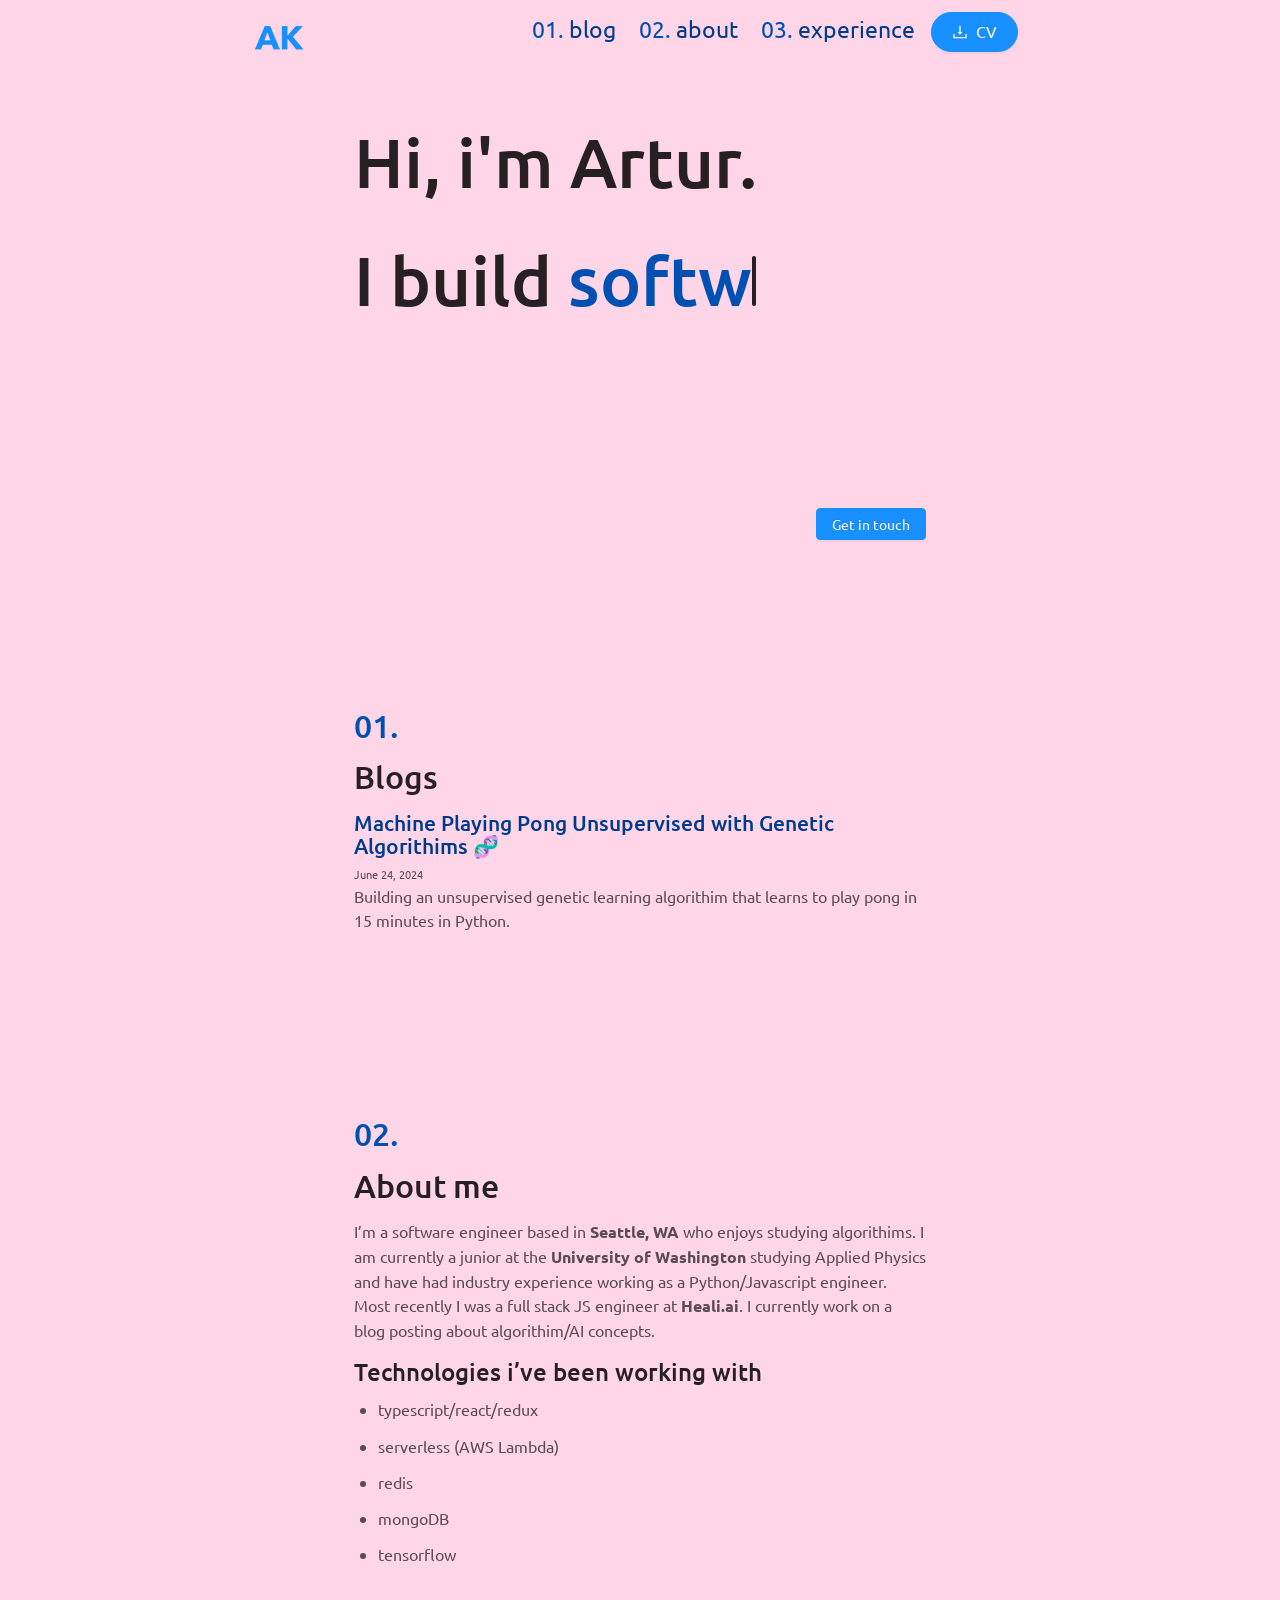
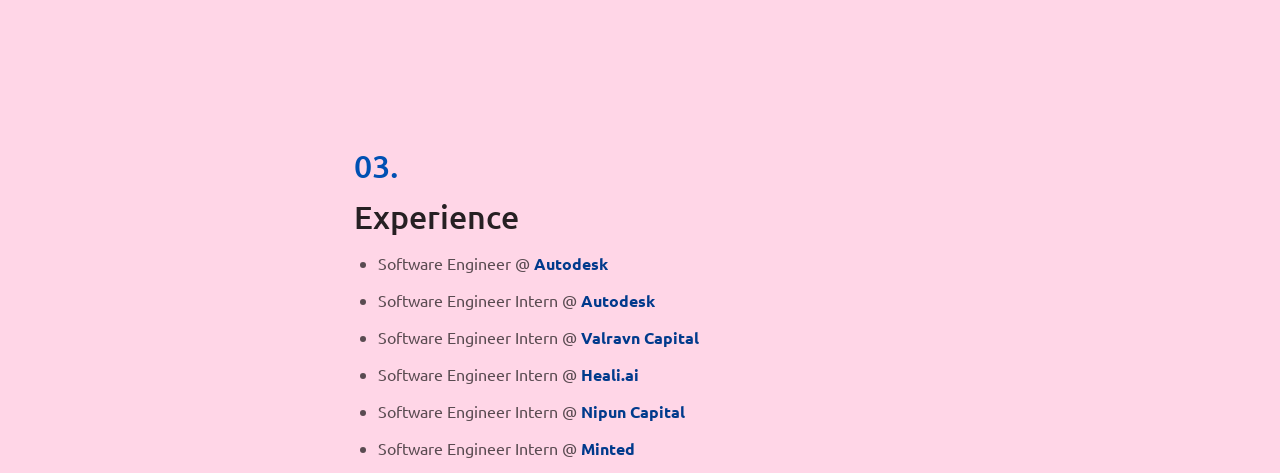
==== commit e3a8f883: "deployment" ====
--- a/index.html
+++ b/index.html
@@ -1,7 +1,39 @@
-<!DOCTYPE html><html><head><meta charSet="utf-8"/><meta http-equiv="x-ua-compatible" content="ie=edge"/><link rel="preconnect" href="https://fonts.googleapis.com"/><link rel="preconnect" href="https://fonts.gstatic.com"/><link href="https://fonts.googleapis.com/css2?family=Ubuntu:ital,wght@0,300;0,400;0,500;0,700;1,300;1,400;1,500;1,700&amp;display=swap" rel="stylesheet"/><script async="" src="https://www.googletagmanager.com/gtag/js?id=G-SQ2JJVZFCH"></script><script>
+<!DOCTYPE html><html lang="en"><head><meta charSet="utf-8"/><meta http-equiv="x-ua-compatible" content="ie=edge"/><link rel="preconnect" href="https://fonts.googleapis.com"/><link rel="preconnect" href="https://fonts.gstatic.com"/><link href="https://fonts.googleapis.com/css2?family=Ubuntu:ital,wght@0,300;0,400;0,500;0,700;1,300;1,400;1,500;1,700&amp;display=swap" rel="stylesheet"/><script async="" src="https://www.googletagmanager.com/gtag/js?id=G-SQ2JJVZFCH"></script><script>
         window.dataLayer = window.dataLayer || [];
           function gtag(){dataLayer.push(arguments);}
           gtag('js', new Date());
 
           gtag('config', 'G-SQ2JJVZFCH');
-        </script><meta name="viewport" content="width=device-width, initial-scale=1, shrink-to-fit=no"/><style id="typography.js">html{font-family:sans-serif;-ms-text-size-adjust:100%;-webkit-text-size-adjust:100%}body{margin:0}article,aside,details,figcaption,figure,footer,header,main,menu,nav,section,summary{display:block}audio,canvas,progress,video{display:inline-block}audio:not([controls]){display:none;height:0}progress{vertical-align:baseline}[hidden],template{display:none}a{background-color:transparent;}a:active,a:hover{outline-width:0}abbr[title]{border-bottom:none;text-decoration:underline;text-decoration:underline dotted}b,strong{font-weight:inherit;font-weight:bolder}dfn{font-style:italic}h1{font-size:2em;margin:.67em 0}mark{background-color:#ff0;color:#000}small{font-size:80%}sub,sup{font-size:75%;line-height:0;position:relative;vertical-align:baseline}sub{bottom:-.25em}sup{top:-.5em}img{border-style:none}svg:not(:root){overflow:hidden}code,kbd,pre,samp{font-family:monospace,monospace;font-size:1em}figure{margin:1em 40px}hr{box-sizing:content-box;height:0;overflow:visible}button,input,optgroup,select,textarea{font:inherit;margin:0}optgroup{font-weight:700}button,input{overflow:visible}button,select{text-transform:none}[type=reset],[type=submit],button,html [type=button]{-webkit-appearance:button}[type=button]::-moz-focus-inner,[type=reset]::-moz-focus-inner,[type=submit]::-moz-focus-inner,button::-moz-focus-inner{border-style:none;padding:0}[type=button]:-moz-focusring,[type=reset]:-moz-focusring,[type=submit]:-moz-focusring,button:-moz-focusring{outline:1px dotted ButtonText}fieldset{border:1px solid silver;margin:0 2px;padding:.35em .625em .75em}legend{box-sizing:border-box;color:inherit;display:table;max-width:100%;padding:0;white-space:normal}textarea{overflow:auto}[type=checkbox],[type=radio]{box-sizing:border-box;padding:0}[type=number]::-webkit-inner-spin-button,[type=number]::-webkit-outer-spin-button{height:auto}[type=search]{-webkit-appearance:textfield;outline-offset:-2px}[type=search]::-webkit-search-cancel-button,[type=search]::-webkit-search-decoration{-webkit-appearance:none}::-webkit-input-placeholder{color:inherit;opacity:.54}::-webkit-file-upload-button{-webkit-appearance:button;font:inherit}html{font:100%/1.5 'Ubuntu',serif;box-sizing:border-box;overflow-y:scroll;}*{box-sizing:inherit;}*:before{box-sizing:inherit;}*:after{box-sizing:inherit;}body{color:hsla(0,0%,0%,0.8);font-family:'Ubuntu',serif;font-weight:normal;word-wrap:break-word;font-kerning:normal;-moz-font-feature-settings:"kern", "liga", "clig", "calt";-ms-font-feature-settings:"kern", "liga", "clig", "calt";-webkit-font-feature-settings:"kern", "liga", "clig", "calt";font-feature-settings:"kern", "liga", "clig", "calt";}img{max-width:100%;margin-left:0;margin-right:0;margin-top:0;padding-bottom:0;padding-left:0;padding-right:0;padding-top:0;margin-bottom:1.5rem;}h1{margin-left:0;margin-right:0;margin-top:0;padding-bottom:0;padding-left:0;padding-right:0;padding-top:0;margin-bottom:1.5rem;color:inherit;font-family:'Ubuntu',sans-serif;font-weight:bold;text-rendering:optimizeLegibility;font-size:2rem;line-height:1.1;}h2{margin-left:0;margin-right:0;margin-top:0;padding-bottom:0;padding-left:0;padding-right:0;padding-top:0;margin-bottom:1.5rem;color:inherit;font-family:'Ubuntu',sans-serif;font-weight:bold;text-rendering:optimizeLegibility;font-size:1.51572rem;line-height:1.1;}h3{margin-left:0;margin-right:0;margin-top:0;padding-bottom:0;padding-left:0;padding-right:0;padding-top:0;margin-bottom:1.5rem;color:inherit;font-family:'Ubuntu',sans-serif;font-weight:bold;text-rendering:optimizeLegibility;font-size:1.31951rem;line-height:1.1;}h4{margin-left:0;margin-right:0;margin-top:0;padding-bottom:0;padding-left:0;padding-right:0;padding-top:0;margin-bottom:1.5rem;color:inherit;font-family:'Ubuntu',sans-serif;font-weight:bold;text-rendering:optimizeLegibility;font-size:1rem;line-height:1.1;}h5{margin-left:0;margin-right:0;margin-top:0;padding-bottom:0;padding-left:0;padding-right:0;padding-top:0;margin-bottom:1.5rem;color:inherit;font-family:'Ubuntu',sans-serif;font-weight:bold;text-rendering:optimizeLegibility;font-size:0.87055rem;line-height:1.1;}h6{margin-left:0;margin-right:0;margin-top:0;padding-bottom:0;padding-left:0;padding-right:0;padding-top:0;margin-bottom:1.5rem;color:inherit;font-family:'Ubuntu',sans-serif;font-weight:bold;text-rendering:optimizeLegibility;font-size:0.81225rem;line-height:1.1;}hgroup{margin-left:0;margin-right:0;margin-top:0;padding-bottom:0;padding-left:0;padding-right:0;padding-top:0;margin-bottom:1.5rem;}ul{margin-left:1.5rem;margin-right:0;margin-top:0;padding-bottom:0;padding-left:0;padding-right:0;padding-top:0;margin-bottom:1.5rem;list-style-position:outside;list-style-image:none;}ol{margin-left:1.5rem;margin-right:0;margin-top:0;padding-bottom:0;padding-left:0;padding-right:0;padding-top:0;margin-bottom:1.5rem;list-style-position:outside;list-style-image:none;}dl{margin-left:0;margin-right:0;margin-top:0;padding-bottom:0;padding-left:0;padding-right:0;padding-top:0;margin-bottom:1.5rem;}dd{margin-left:0;margin-right:0;margin-top:0;padding-bottom:0;padding-left:0;padding-right:0;padding-top:0;margin-bottom:1.5rem;}p{margin-left:0;margin-right:0;margin-top:0;padding-bottom:0;padding-left:0;padding-right:0;padding-top:0;margin-bottom:1.5rem;}figure{margin-left:0;margin-right:0;margin-top:0;padding-bottom:0;padding-left:0;padding-right:0;padding-top:0;margin-bottom:1.5rem;}pre{margin-left:0;margin-right:0;margin-top:0;padding-bottom:0;padding-left:0;padding-right:0;padding-top:0;margin-bottom:1.5rem;font-size:0.85rem;line-height:1.5rem;}table{margin-left:0;margin-right:0;margin-top:0;padding-bottom:0;padding-left:0;padding-right:0;padding-top:0;margin-bottom:1.5rem;font-size:1rem;line-height:1.5rem;border-collapse:collapse;width:100%;}fieldset{margin-left:0;margin-right:0;margin-top:0;padding-bottom:0;padding-left:0;padding-right:0;padding-top:0;margin-bottom:1.5rem;}blockquote{margin-left:1.5rem;margin-right:1.5rem;margin-top:0;padding-bottom:0;padding-left:0;padding-right:0;padding-top:0;margin-bottom:1.5rem;}form{margin-left:0;margin-right:0;margin-top:0;padding-bottom:0;padding-left:0;padding-right:0;padding-top:0;margin-bottom:1.5rem;}noscript{margin-left:0;margin-right:0;margin-top:0;padding-bottom:0;padding-left:0;padding-right:0;padding-top:0;margin-bottom:1.5rem;}iframe{margin-left:0;margin-right:0;margin-top:0;padding-bottom:0;padding-left:0;padding-right:0;padding-top:0;margin-bottom:1.5rem;}hr{margin-left:0;margin-right:0;margin-top:0;padding-bottom:0;padding-left:0;padding-right:0;padding-top:0;margin-bottom:calc(1.5rem - 1px);background:hsla(0,0%,0%,0.2);border:none;height:1px;}address{margin-left:0;margin-right:0;margin-top:0;padding-bottom:0;padding-left:0;padding-right:0;padding-top:0;margin-bottom:1.5rem;}b{font-weight:bold;}strong{font-weight:bold;}dt{font-weight:bold;}th{font-weight:bold;}li{margin-bottom:calc(1.5rem / 2);}ol li{padding-left:0;}ul li{padding-left:0;}li > ol{margin-left:1.5rem;margin-bottom:calc(1.5rem / 2);margin-top:calc(1.5rem / 2);}li > ul{margin-left:1.5rem;margin-bottom:calc(1.5rem / 2);margin-top:calc(1.5rem / 2);}blockquote *:last-child{margin-bottom:0;}li *:last-child{margin-bottom:0;}p *:last-child{margin-bottom:0;}li > p{margin-bottom:calc(1.5rem / 2);}code{font-size:0.85rem;line-height:1.5rem;}kbd{font-size:0.85rem;line-height:1.5rem;}samp{font-size:0.85rem;line-height:1.5rem;}abbr{border-bottom:1px dotted hsla(0,0%,0%,0.5);cursor:help;}acronym{border-bottom:1px dotted hsla(0,0%,0%,0.5);cursor:help;}abbr[title]{border-bottom:1px dotted hsla(0,0%,0%,0.5);cursor:help;text-decoration:none;}thead{text-align:left;}td,th{text-align:left;border-bottom:1px solid hsla(0,0%,0%,0.12);font-feature-settings:"tnum";-moz-font-feature-settings:"tnum";-ms-font-feature-settings:"tnum";-webkit-font-feature-settings:"tnum";padding-left:1rem;padding-right:1rem;padding-top:0.75rem;padding-bottom:calc(0.75rem - 1px);}th:first-child,td:first-child{padding-left:0;}th:last-child,td:last-child{padding-right:0;}</style><meta name="note" content="environment=development"/><link rel="alternate" type="application/rss+xml" href="/rss.xml"/><link rel="icon" href="/favicon-32x32.png?v=4a9773549091c227cd2eb82ccd9c5e3a" type="image/png"/><link rel="manifest" href="/manifest.webmanifest" crossorigin="anonymous"/><meta name="theme-color" content="#663399"/><link rel="apple-touch-icon" sizes="48x48" href="/icons/icon-48x48.png?v=4a9773549091c227cd2eb82ccd9c5e3a"/><link rel="apple-touch-icon" sizes="72x72" href="/icons/icon-72x72.png?v=4a9773549091c227cd2eb82ccd9c5e3a"/><link rel="apple-touch-icon" sizes="96x96" href="/icons/icon-96x96.png?v=4a9773549091c227cd2eb82ccd9c5e3a"/><link rel="apple-touch-icon" sizes="144x144" href="/icons/icon-144x144.png?v=4a9773549091c227cd2eb82ccd9c5e3a"/><link rel="apple-touch-icon" sizes="192x192" href="/icons/icon-192x192.png?v=4a9773549091c227cd2eb82ccd9c5e3a"/><link rel="apple-touch-icon" sizes="256x256" href="/icons/icon-256x256.png?v=4a9773549091c227cd2eb82ccd9c5e3a"/><link rel="apple-touch-icon" sizes="384x384" href="/icons/icon-384x384.png?v=4a9773549091c227cd2eb82ccd9c5e3a"/><link rel="apple-touch-icon" sizes="512x512" href="/icons/icon-512x512.png?v=4a9773549091c227cd2eb82ccd9c5e3a"/><title data-react-helmet="true"></title><script src="/socket.io/socket.io.js"></script></head><body><div id="___gatsby"></div><script src="/polyfill.js" nomodule=""></script><script src="/commons.js"></script></body></html>+        </script><meta name="viewport" content="width=device-width, initial-scale=1, shrink-to-fit=no"/><style id="typography.js">html{font-family:sans-serif;-ms-text-size-adjust:100%;-webkit-text-size-adjust:100%}body{margin:0}article,aside,details,figcaption,figure,footer,header,main,menu,nav,section,summary{display:block}audio,canvas,progress,video{display:inline-block}audio:not([controls]){display:none;height:0}progress{vertical-align:baseline}[hidden],template{display:none}a{background-color:transparent;}a:active,a:hover{outline-width:0}abbr[title]{border-bottom:none;text-decoration:underline;text-decoration:underline dotted}b,strong{font-weight:inherit;font-weight:bolder}dfn{font-style:italic}h1{font-size:2em;margin:.67em 0}mark{background-color:#ff0;color:#000}small{font-size:80%}sub,sup{font-size:75%;line-height:0;position:relative;vertical-align:baseline}sub{bottom:-.25em}sup{top:-.5em}img{border-style:none}svg:not(:root){overflow:hidden}code,kbd,pre,samp{font-family:monospace,monospace;font-size:1em}figure{margin:1em 40px}hr{box-sizing:content-box;height:0;overflow:visible}button,input,optgroup,select,textarea{font:inherit;margin:0}optgroup{font-weight:700}button,input{overflow:visible}button,select{text-transform:none}[type=reset],[type=submit],button,html [type=button]{-webkit-appearance:button}[type=button]::-moz-focus-inner,[type=reset]::-moz-focus-inner,[type=submit]::-moz-focus-inner,button::-moz-focus-inner{border-style:none;padding:0}[type=button]:-moz-focusring,[type=reset]:-moz-focusring,[type=submit]:-moz-focusring,button:-moz-focusring{outline:1px dotted ButtonText}fieldset{border:1px solid silver;margin:0 2px;padding:.35em .625em .75em}legend{box-sizing:border-box;color:inherit;display:table;max-width:100%;padding:0;white-space:normal}textarea{overflow:auto}[type=checkbox],[type=radio]{box-sizing:border-box;padding:0}[type=number]::-webkit-inner-spin-button,[type=number]::-webkit-outer-spin-button{height:auto}[type=search]{-webkit-appearance:textfield;outline-offset:-2px}[type=search]::-webkit-search-cancel-button,[type=search]::-webkit-search-decoration{-webkit-appearance:none}::-webkit-input-placeholder{color:inherit;opacity:.54}::-webkit-file-upload-button{-webkit-appearance:button;font:inherit}html{font:100%/1.5 'Ubuntu',serif;box-sizing:border-box;overflow-y:scroll;}*{box-sizing:inherit;}*:before{box-sizing:inherit;}*:after{box-sizing:inherit;}body{color:hsla(0,0%,0%,0.8);font-family:'Ubuntu',serif;font-weight:normal;word-wrap:break-word;font-kerning:normal;-moz-font-feature-settings:"kern", "liga", "clig", "calt";-ms-font-feature-settings:"kern", "liga", "clig", "calt";-webkit-font-feature-settings:"kern", "liga", "clig", "calt";font-feature-settings:"kern", "liga", "clig", "calt";}img{max-width:100%;margin-left:0;margin-right:0;margin-top:0;padding-bottom:0;padding-left:0;padding-right:0;padding-top:0;margin-bottom:1.5rem;}h1{margin-left:0;margin-right:0;margin-top:0;padding-bottom:0;padding-left:0;padding-right:0;padding-top:0;margin-bottom:1.5rem;color:inherit;font-family:'Ubuntu',sans-serif;font-weight:bold;text-rendering:optimizeLegibility;font-size:2rem;line-height:1.1;}h2{margin-left:0;margin-right:0;margin-top:0;padding-bottom:0;padding-left:0;padding-right:0;padding-top:0;margin-bottom:1.5rem;color:inherit;font-family:'Ubuntu',sans-serif;font-weight:bold;text-rendering:optimizeLegibility;font-size:1.51572rem;line-height:1.1;}h3{margin-left:0;margin-right:0;margin-top:0;padding-bottom:0;padding-left:0;padding-right:0;padding-top:0;margin-bottom:1.5rem;color:inherit;font-family:'Ubuntu',sans-serif;font-weight:bold;text-rendering:optimizeLegibility;font-size:1.31951rem;line-height:1.1;}h4{margin-left:0;margin-right:0;margin-top:0;padding-bottom:0;padding-left:0;padding-right:0;padding-top:0;margin-bottom:1.5rem;color:inherit;font-family:'Ubuntu',sans-serif;font-weight:bold;text-rendering:optimizeLegibility;font-size:1rem;line-height:1.1;}h5{margin-left:0;margin-right:0;margin-top:0;padding-bottom:0;padding-left:0;padding-right:0;padding-top:0;margin-bottom:1.5rem;color:inherit;font-family:'Ubuntu',sans-serif;font-weight:bold;text-rendering:optimizeLegibility;font-size:0.87055rem;line-height:1.1;}h6{margin-left:0;margin-right:0;margin-top:0;padding-bottom:0;padding-left:0;padding-right:0;padding-top:0;margin-bottom:1.5rem;color:inherit;font-family:'Ubuntu',sans-serif;font-weight:bold;text-rendering:optimizeLegibility;font-size:0.81225rem;line-height:1.1;}hgroup{margin-left:0;margin-right:0;margin-top:0;padding-bottom:0;padding-left:0;padding-right:0;padding-top:0;margin-bottom:1.5rem;}ul{margin-left:1.5rem;margin-right:0;margin-top:0;padding-bottom:0;padding-left:0;padding-right:0;padding-top:0;margin-bottom:1.5rem;list-style-position:outside;list-style-image:none;}ol{margin-left:1.5rem;margin-right:0;margin-top:0;padding-bottom:0;padding-left:0;padding-right:0;padding-top:0;margin-bottom:1.5rem;list-style-position:outside;list-style-image:none;}dl{margin-left:0;margin-right:0;margin-top:0;padding-bottom:0;padding-left:0;padding-right:0;padding-top:0;margin-bottom:1.5rem;}dd{margin-left:0;margin-right:0;margin-top:0;padding-bottom:0;padding-left:0;padding-right:0;padding-top:0;margin-bottom:1.5rem;}p{margin-left:0;margin-right:0;margin-top:0;padding-bottom:0;padding-left:0;padding-right:0;padding-top:0;margin-bottom:1.5rem;}figure{margin-left:0;margin-right:0;margin-top:0;padding-bottom:0;padding-left:0;padding-right:0;padding-top:0;margin-bottom:1.5rem;}pre{margin-left:0;margin-right:0;margin-top:0;padding-bottom:0;padding-left:0;padding-right:0;padding-top:0;margin-bottom:1.5rem;font-size:0.85rem;line-height:1.5rem;}table{margin-left:0;margin-right:0;margin-top:0;padding-bottom:0;padding-left:0;padding-right:0;padding-top:0;margin-bottom:1.5rem;font-size:1rem;line-height:1.5rem;border-collapse:collapse;width:100%;}fieldset{margin-left:0;margin-right:0;margin-top:0;padding-bottom:0;padding-left:0;padding-right:0;padding-top:0;margin-bottom:1.5rem;}blockquote{margin-left:1.5rem;margin-right:1.5rem;margin-top:0;padding-bottom:0;padding-left:0;padding-right:0;padding-top:0;margin-bottom:1.5rem;}form{margin-left:0;margin-right:0;margin-top:0;padding-bottom:0;padding-left:0;padding-right:0;padding-top:0;margin-bottom:1.5rem;}noscript{margin-left:0;margin-right:0;margin-top:0;padding-bottom:0;padding-left:0;padding-right:0;padding-top:0;margin-bottom:1.5rem;}iframe{margin-left:0;margin-right:0;margin-top:0;padding-bottom:0;padding-left:0;padding-right:0;padding-top:0;margin-bottom:1.5rem;}hr{margin-left:0;margin-right:0;margin-top:0;padding-bottom:0;padding-left:0;padding-right:0;padding-top:0;margin-bottom:calc(1.5rem - 1px);background:hsla(0,0%,0%,0.2);border:none;height:1px;}address{margin-left:0;margin-right:0;margin-top:0;padding-bottom:0;padding-left:0;padding-right:0;padding-top:0;margin-bottom:1.5rem;}b{font-weight:bold;}strong{font-weight:bold;}dt{font-weight:bold;}th{font-weight:bold;}li{margin-bottom:calc(1.5rem / 2);}ol li{padding-left:0;}ul li{padding-left:0;}li > ol{margin-left:1.5rem;margin-bottom:calc(1.5rem / 2);margin-top:calc(1.5rem / 2);}li > ul{margin-left:1.5rem;margin-bottom:calc(1.5rem / 2);margin-top:calc(1.5rem / 2);}blockquote *:last-child{margin-bottom:0;}li *:last-child{margin-bottom:0;}p *:last-child{margin-bottom:0;}li > p{margin-bottom:calc(1.5rem / 2);}code{font-size:0.85rem;line-height:1.5rem;}kbd{font-size:0.85rem;line-height:1.5rem;}samp{font-size:0.85rem;line-height:1.5rem;}abbr{border-bottom:1px dotted hsla(0,0%,0%,0.5);cursor:help;}acronym{border-bottom:1px dotted hsla(0,0%,0%,0.5);cursor:help;}abbr[title]{border-bottom:1px dotted hsla(0,0%,0%,0.5);cursor:help;text-decoration:none;}thead{text-align:left;}td,th{text-align:left;border-bottom:1px solid hsla(0,0%,0%,0.12);font-feature-settings:"tnum";-moz-font-feature-settings:"tnum";-ms-font-feature-settings:"tnum";-webkit-font-feature-settings:"tnum";padding-left:1rem;padding-right:1rem;padding-top:0.75rem;padding-bottom:calc(0.75rem - 1px);}th:first-child,td:first-child{padding-left:0;}th:last-child,td:last-child{padding-right:0;}</style><style data-href="/styles.25dbce901e780d16e185.css" id="gatsby-global-css">@font-face{font-family:Montserrat;font-style:normal;font-display:swap;font-weight:100;src:local("Montserrat Thin "),local("Montserrat-Thin"),url(/static/montserrat-latin-100-191cc9f50f3b76b9617cb383f19acb7d.woff2) format("woff2"),url(/static/montserrat-latin-100-370318464551d5f25b0f0a78f374faac.woff) format("woff")}@font-face{font-family:Montserrat;font-style:italic;font-display:swap;font-weight:100;src:local("Montserrat Thin italic"),local("Montserrat-Thinitalic"),url(/static/montserrat-latin-100italic-bdeaeb79db315697bd173a55b097dc18.woff2) format("woff2"),url(/static/montserrat-latin-100italic-ecf7d49386e8f265878e735db34a7c4b.woff) format("woff")}@font-face{font-family:Montserrat;font-style:normal;font-display:swap;font-weight:200;src:local("Montserrat Extra Light "),local("Montserrat-Extra Light"),url(/static/montserrat-latin-200-85d5ef9db7f2dc6979172a4a3b2c57cb.woff2) format("woff2"),url(/static/montserrat-latin-200-1fc98e126a3d152549240e6244d7e669.woff) format("woff")}@font-face{font-family:Montserrat;font-style:italic;font-display:swap;font-weight:200;src:local("Montserrat Extra Light italic"),local("Montserrat-Extra Lightitalic"),url(/static/montserrat-latin-200italic-49095760a498d024fe1a85a078850df9.woff2) format("woff2"),url(/static/montserrat-latin-200italic-fe46cf8b9462c820457d3bf537e4057f.woff) format("woff")}@font-face{font-family:Montserrat;font-style:normal;font-display:swap;font-weight:300;src:local("Montserrat Light "),local("Montserrat-Light"),url(/static/montserrat-latin-300-7c3daf12b706645b5d3710f863a4da04.woff2) format("woff2"),url(/static/montserrat-latin-300-8dc95fab9cf98d02ca8d76e97d3dff60.woff) format("woff")}@font-face{font-family:Montserrat;font-style:italic;font-display:swap;font-weight:300;src:local("Montserrat Light italic"),local("Montserrat-Lightitalic"),url(/static/montserrat-latin-300italic-f20b178ca2024a5eac8e42e6649db86c.woff2) format("woff2"),url(/static/montserrat-latin-300italic-3fe16939288856e8e828fa2661bf2354.woff) format("woff")}@font-face{font-family:Montserrat;font-style:normal;font-display:swap;font-weight:400;src:local("Montserrat Regular "),local("Montserrat-Regular"),url(/static/montserrat-latin-400-bc3aa95dca08f5fee5291e34959c27bc.woff2) format("woff2"),url(/static/montserrat-latin-400-8102c4838f9e3d08dad644290a9cb701.woff) format("woff")}@font-face{font-family:Montserrat;font-style:italic;font-display:swap;font-weight:400;src:local("Montserrat Regular italic"),local("Montserrat-Regularitalic"),url(/static/montserrat-latin-400italic-5cad650422a7184467af5a4d17b264c4.woff2) format("woff2"),url(/static/montserrat-latin-400italic-d191f22af3bb50902b99ac577f81a322.woff) format("woff")}@font-face{font-family:Montserrat;font-style:normal;font-display:swap;font-weight:500;src:local("Montserrat Medium "),local("Montserrat-Medium"),url(/static/montserrat-latin-500-92d16e458625f4d2c8940f6bdca0ff09.woff2) format("woff2"),url(/static/montserrat-latin-500-8b763220218ffc11c57c84ddb80e7b26.woff) format("woff")}@font-face{font-family:Montserrat;font-style:italic;font-display:swap;font-weight:500;src:local("Montserrat Medium italic"),local("Montserrat-Mediumitalic"),url(/static/montserrat-latin-500italic-47bfcca6b69d6a9acca7a8bff17193e2.woff2) format("woff2"),url(/static/montserrat-latin-500italic-72c01f753c3940c0b9cb6bf2389caddf.woff) format("woff")}@font-face{font-family:Montserrat;font-style:normal;font-display:swap;font-weight:600;src:local("Montserrat SemiBold "),local("Montserrat-SemiBold"),url(/static/montserrat-latin-600-6fb1b5623e528e27c18658fecf5ee0ee.woff2) format("woff2"),url(/static/montserrat-latin-600-7c839d15a6f54e7025ba8c0c4b333e8f.woff) format("woff")}@font-face{font-family:Montserrat;font-style:italic;font-display:swap;font-weight:600;src:local("Montserrat SemiBold italic"),local("Montserrat-SemiBolditalic"),url(/static/montserrat-latin-600italic-60789af1c9338ed1a9546722ec54b4f7.woff2) format("woff2"),url(/static/montserrat-latin-600italic-f3d4de8d0afb19e777c79032ce828e3d.woff) format("woff")}@font-face{font-family:Montserrat;font-style:normal;font-display:swap;font-weight:700;src:local("Montserrat Bold "),local("Montserrat-Bold"),url(/static/montserrat-latin-700-39d93cf678c740f9f6b2b1cfde34bee3.woff2) format("woff2"),url(/static/montserrat-latin-700-80f10bd382f0df1cd650fec59f3c9394.woff) format("woff")}@font-face{font-family:Montserrat;font-style:italic;font-display:swap;font-weight:700;src:local("Montserrat Bold italic"),local("Montserrat-Bolditalic"),url(/static/montserrat-latin-700italic-ba136d97b14e82284dd595e257f11c47.woff2) format("woff2"),url(/static/montserrat-latin-700italic-8c98142b425630821139c24bd1698700.woff) format("woff")}@font-face{font-family:Montserrat;font-style:normal;font-display:swap;font-weight:800;src:local("Montserrat ExtraBold "),local("Montserrat-ExtraBold"),url(/static/montserrat-latin-800-b7018be9ed6cd94da8b6675b3a468c3b.woff2) format("woff2"),url(/static/montserrat-latin-800-9a9befcf50d64f9d2d19d8b1d1984add.woff) format("woff")}@font-face{font-family:Montserrat;font-style:italic;font-display:swap;font-weight:800;src:local("Montserrat ExtraBold italic"),local("Montserrat-ExtraBolditalic"),url(/static/montserrat-latin-800italic-540ffdd223d1a9ad3d4e678e1a23372e.woff2) format("woff2"),url(/static/montserrat-latin-800italic-897086f99f4e1f45e6b1e9368527d0bc.woff) format("woff")}@font-face{font-family:Montserrat;font-style:normal;font-display:swap;font-weight:900;src:local("Montserrat Black "),local("Montserrat-Black"),url(/static/montserrat-latin-900-58cd789700850375b834e8b6776002eb.woff2) format("woff2"),url(/static/montserrat-latin-900-26d42c9428780e545a540bbb50c84bce.woff) format("woff")}@font-face{font-family:Montserrat;font-style:italic;font-display:swap;font-weight:900;src:local("Montserrat Black italic"),local("Montserrat-Blackitalic"),url(/static/montserrat-latin-900italic-451157bc8861fe54f523b3669a3def71.woff2) format("woff2"),url(/static/montserrat-latin-900italic-a8ec4957e1c24f5793305763ad9845b3.woff) format("woff")}@font-face{font-family:Merriweather;font-style:normal;font-display:swap;font-weight:300;src:local("Merriweather Light "),local("Merriweather-Light"),url(/static/merriweather-latin-300-b1158cfcd4aacb9d8fb61625e37af46a.woff2) format("woff2"),url(/static/merriweather-latin-300-cc7de05e166e90320d7d896e0f72a19d.woff) format("woff")}@font-face{font-family:Merriweather;font-style:italic;font-display:swap;font-weight:300;src:local("Merriweather Light italic"),local("Merriweather-Lightitalic"),url(/static/merriweather-latin-300italic-8fe52a48089d6ebe46db0b8e7cc66263.woff2) format("woff2"),url(/static/merriweather-latin-300italic-e1331f5397c2a673f9d3765138debdb5.woff) format("woff")}@font-face{font-family:Merriweather;font-style:normal;font-display:swap;font-weight:400;src:local("Merriweather Regular "),local("Merriweather-Regular"),url(/static/merriweather-latin-400-8276fdb72ae8f4714d4e6eba704cc39f.woff2) format("woff2"),url(/static/merriweather-latin-400-69f09800f4f6479d06e44eba837df872.woff) format("woff")}@font-face{font-family:Merriweather;font-style:italic;font-display:swap;font-weight:400;src:local("Merriweather Regular italic"),local("Merriweather-Regularitalic"),url(/static/merriweather-latin-400italic-3a9be9ea9f7aa4af6de7307df21d9fc0.woff2) format("woff2"),url(/static/merriweather-latin-400italic-d76079ed7541a433a54f79316de086e9.woff) format("woff")}@font-face{font-family:Merriweather;font-style:normal;font-display:swap;font-weight:700;src:local("Merriweather Bold "),local("Merriweather-Bold"),url(/static/merriweather-latin-700-fa534be7ffa380e39a7f6e03bf9a5e03.woff2) format("woff2"),url(/static/merriweather-latin-700-ba56ea84b8084b7ff9677f50d3cd81bd.woff) format("woff")}@font-face{font-family:Merriweather;font-style:italic;font-display:swap;font-weight:700;src:local("Merriweather Bold italic"),local("Merriweather-Bolditalic"),url(/static/merriweather-latin-700italic-1ef5edaaa20ae53ea50399884c5e48c6.woff2) format("woff2"),url(/static/merriweather-latin-700italic-534bc9e7ce93c73d73426e46acd78092.woff) format("woff")}@font-face{font-family:Merriweather;font-style:normal;font-display:swap;font-weight:900;src:local("Merriweather Black "),local("Merriweather-Black"),url(/static/merriweather-latin-900-7528fb70e8a4a82c7305e72ff43ac25f.woff2) format("woff2"),url(/static/merriweather-latin-900-3799b6e2f5ed3fcccf9d7a708d7419fa.woff) format("woff")}@font-face{font-family:Merriweather;font-style:italic;font-display:swap;font-weight:900;src:local("Merriweather Black italic"),local("Merriweather-Blackitalic"),url(/static/merriweather-latin-900italic-e1b4d2aaa78e12ad84aaf8a56321e4c2.woff2) format("woff2"),url(/static/merriweather-latin-900italic-2ae22f731b3424e8dbb4b37f7ca6e708.woff) format("woff")}
+
+
+/*!
+ * 
+ * antd v3.26.20
+ * 
+ * Copyright 2015-present, Alipay, Inc.
+ * All rights reserved.
+ *       
+ */body,html{width:100%;height:100%}input::-ms-clear,input::-ms-reveal{display:none}*,:after,:before{box-sizing:border-box}html{font-family:sans-serif;line-height:1.15;-webkit-text-size-adjust:100%;-ms-text-size-adjust:100%;-ms-overflow-style:scrollbar;-webkit-tap-highlight-color:rgba(0,0,0,0)}@-ms-viewport{width:device-width}article,aside,dialog,figcaption,figure,footer,header,hgroup,main,nav,section{display:block}body{margin:0;color:rgba(0,0,0,.65);font-size:14px;font-family:-apple-system,BlinkMacSystemFont,Segoe UI,PingFang SC,Hiragino Sans GB,Microsoft YaHei,Helvetica Neue,Helvetica,Arial,sans-serif,Apple Color Emoji,Segoe UI Emoji,Segoe UI Symbol;font-variant:tabular-nums;line-height:1.5;background-color:#fff;font-feature-settings:"tnum"}[tabindex="-1"]:focus{outline:none!important}hr{box-sizing:content-box;height:0;overflow:visible}h1,h2,h3,h4,h5,h6{margin-top:0;margin-bottom:.5em;color:rgba(0,0,0,.85);font-weight:500}p{margin-top:0;margin-bottom:1em}abbr[data-original-title],abbr[title]{text-decoration:underline;-webkit-text-decoration:underline dotted;text-decoration:underline dotted;border-bottom:0;cursor:help}address{margin-bottom:1em;font-style:normal;line-height:inherit}input[type=number],input[type=password],input[type=text],textarea{-webkit-appearance:none}dl,ol,ul{margin-top:0;margin-bottom:1em}ol ol,ol ul,ul ol,ul ul{margin-bottom:0}dt{font-weight:500}dd{margin-bottom:.5em;margin-left:0}blockquote{margin:0 0 1em}dfn{font-style:italic}b,strong{font-weight:bolder}small{font-size:80%}sub,sup{position:relative;font-size:75%;line-height:0;vertical-align:baseline}sub{bottom:-.25em}sup{top:-.5em}a{color:#1890ff;text-decoration:none;background-color:transparent;outline:none;cursor:pointer;transition:color .3s;-webkit-text-decoration-skip:objects}a:hover{color:#40a9ff}a:active{color:#096dd9}a:active,a:hover{text-decoration:none;outline:0}a[disabled]{color:rgba(0,0,0,.25);cursor:not-allowed;pointer-events:none}code,kbd,pre,samp{font-size:1em;font-family:SFMono-Regular,Consolas,Liberation Mono,Menlo,Courier,monospace}pre{margin-top:0;margin-bottom:1em;overflow:auto}figure{margin:0 0 1em}img{vertical-align:middle;border-style:none}svg:not(:root){overflow:hidden}[role=button],a,area,button,input:not([type=range]),label,select,summary,textarea{touch-action:manipulation}table{border-collapse:collapse}caption{padding-top:.75em;padding-bottom:.3em;color:rgba(0,0,0,.45);text-align:left;caption-side:bottom}th{text-align:inherit}button,input,optgroup,select,textarea{margin:0;color:inherit;font-size:inherit;font-family:inherit;line-height:inherit}button,input{overflow:visible}button,select{text-transform:none}[type=reset],[type=submit],button,html [type=button]{-webkit-appearance:button}[type=button]::-moz-focus-inner,[type=reset]::-moz-focus-inner,[type=submit]::-moz-focus-inner,button::-moz-focus-inner{padding:0;border-style:none}input[type=checkbox],input[type=radio]{box-sizing:border-box;padding:0}input[type=date],input[type=datetime-local],input[type=month],input[type=time]{-webkit-appearance:listbox}textarea{overflow:auto;resize:vertical}fieldset{min-width:0;margin:0;padding:0;border:0}legend{display:block;width:100%;max-width:100%;margin-bottom:.5em;padding:0;color:inherit;font-size:1.5em;line-height:inherit;white-space:normal}progress{vertical-align:baseline}[type=number]::-webkit-inner-spin-button,[type=number]::-webkit-outer-spin-button{height:auto}[type=search]{outline-offset:-2px;-webkit-appearance:none}[type=search]::-webkit-search-cancel-button,[type=search]::-webkit-search-decoration{-webkit-appearance:none}::-webkit-file-upload-button{font:inherit;-webkit-appearance:button}output{display:inline-block}summary{display:list-item}template{display:none}[hidden]{display:none!important}mark{padding:.2em;background-color:#feffe6}::selection{color:#fff;background:#1890ff}.clearfix{zoom:1}.clearfix:after,.clearfix:before{display:table;content:""}.clearfix:after{clear:both}.anticon{display:inline-block;color:inherit;font-style:normal;line-height:0;text-align:center;text-transform:none;vertical-align:-.125em;text-rendering:optimizeLegibility;-webkit-font-smoothing:antialiased;-moz-osx-font-smoothing:grayscale}.anticon>*{line-height:1}.anticon svg{display:inline-block}.anticon:before{display:none}.anticon .anticon-icon{display:block}.anticon[tabindex]{cursor:pointer}.anticon-spin,.anticon-spin:before{display:inline-block;animation:loadingCircle 1s linear infinite}.fade-appear,.fade-enter,.fade-leave{animation-duration:.2s;animation-fill-mode:both;animation-play-state:paused}.fade-appear.fade-appear-active,.fade-enter.fade-enter-active{animation-name:antFadeIn;animation-play-state:running}.fade-leave.fade-leave-active{animation-name:antFadeOut;animation-play-state:running;pointer-events:none}.fade-appear,.fade-enter{opacity:0}.fade-appear,.fade-enter,.fade-leave{animation-timing-function:linear}@keyframes antFadeIn{0%{opacity:0}to{opacity:1}}@keyframes antFadeOut{0%{opacity:1}to{opacity:0}}.move-up-appear,.move-up-enter,.move-up-leave{animation-duration:.2s;animation-fill-mode:both;animation-play-state:paused}.move-up-appear.move-up-appear-active,.move-up-enter.move-up-enter-active{animation-name:antMoveUpIn;animation-play-state:running}.move-up-leave.move-up-leave-active{animation-name:antMoveUpOut;animation-play-state:running;pointer-events:none}.move-up-appear,.move-up-enter{opacity:0;animation-timing-function:cubic-bezier(.08,.82,.17,1)}.move-up-leave{animation-timing-function:cubic-bezier(.6,.04,.98,.34)}.move-down-appear,.move-down-enter,.move-down-leave{animation-duration:.2s;animation-fill-mode:both;animation-play-state:paused}.move-down-appear.move-down-appear-active,.move-down-enter.move-down-enter-active{animation-name:antMoveDownIn;animation-play-state:running}.move-down-leave.move-down-leave-active{animation-name:antMoveDownOut;animation-play-state:running;pointer-events:none}.move-down-appear,.move-down-enter{opacity:0;animation-timing-function:cubic-bezier(.08,.82,.17,1)}.move-down-leave{animation-timing-function:cubic-bezier(.6,.04,.98,.34)}.move-left-appear,.move-left-enter,.move-left-leave{animation-duration:.2s;animation-fill-mode:both;animation-play-state:paused}.move-left-appear.move-left-appear-active,.move-left-enter.move-left-enter-active{animation-name:antMoveLeftIn;animation-play-state:running}.move-left-leave.move-left-leave-active{animation-name:antMoveLeftOut;animation-play-state:running;pointer-events:none}.move-left-appear,.move-left-enter{opacity:0;animation-timing-function:cubic-bezier(.08,.82,.17,1)}.move-left-leave{animation-timing-function:cubic-bezier(.6,.04,.98,.34)}.move-right-appear,.move-right-enter,.move-right-leave{animation-duration:.2s;animation-fill-mode:both;animation-play-state:paused}.move-right-appear.move-right-appear-active,.move-right-enter.move-right-enter-active{animation-name:antMoveRightIn;animation-play-state:running}.move-right-leave.move-right-leave-active{animation-name:antMoveRightOut;animation-play-state:running;pointer-events:none}.move-right-appear,.move-right-enter{opacity:0;animation-timing-function:cubic-bezier(.08,.82,.17,1)}.move-right-leave{animation-timing-function:cubic-bezier(.6,.04,.98,.34)}@keyframes antMoveDownIn{0%{transform:translateY(100%);transform-origin:0 0;opacity:0}to{transform:translateY(0);transform-origin:0 0;opacity:1}}@keyframes antMoveDownOut{0%{transform:translateY(0);transform-origin:0 0;opacity:1}to{transform:translateY(100%);transform-origin:0 0;opacity:0}}@keyframes antMoveLeftIn{0%{transform:translateX(-100%);transform-origin:0 0;opacity:0}to{transform:translateX(0);transform-origin:0 0;opacity:1}}@keyframes antMoveLeftOut{0%{transform:translateX(0);transform-origin:0 0;opacity:1}to{transform:translateX(-100%);transform-origin:0 0;opacity:0}}@keyframes antMoveRightIn{0%{transform:translateX(100%);transform-origin:0 0;opacity:0}to{transform:translateX(0);transform-origin:0 0;opacity:1}}@keyframes antMoveRightOut{0%{transform:translateX(0);transform-origin:0 0;opacity:1}to{transform:translateX(100%);transform-origin:0 0;opacity:0}}@keyframes antMoveUpIn{0%{transform:translateY(-100%);transform-origin:0 0;opacity:0}to{transform:translateY(0);transform-origin:0 0;opacity:1}}@keyframes antMoveUpOut{0%{transform:translateY(0);transform-origin:0 0;opacity:1}to{transform:translateY(-100%);transform-origin:0 0;opacity:0}}@keyframes loadingCircle{to{transform:rotate(1turn)}}[ant-click-animating-without-extra-node=true],[ant-click-animating=true]{position:relative}html{--antd-wave-shadow-color:#1890ff}.ant-click-animating-node,[ant-click-animating-without-extra-node=true]:after{position:absolute;top:0;right:0;bottom:0;left:0;display:block;border-radius:inherit;box-shadow:0 0 0 0 #1890ff;box-shadow:0 0 0 0 var(--antd-wave-shadow-color);opacity:.2;animation:fadeEffect 2s cubic-bezier(.08,.82,.17,1),waveEffect .4s cubic-bezier(.08,.82,.17,1);animation-fill-mode:forwards;content:"";pointer-events:none}@keyframes waveEffect{to{box-shadow:0 0 0 #1890ff;box-shadow:0 0 0 6px var(--antd-wave-shadow-color)}}@keyframes fadeEffect{to{opacity:0}}.slide-up-appear,.slide-up-enter,.slide-up-leave{animation-duration:.2s;animation-fill-mode:both;animation-play-state:paused}.slide-up-appear.slide-up-appear-active,.slide-up-enter.slide-up-enter-active{animation-name:antSlideUpIn;animation-play-state:running}.slide-up-leave.slide-up-leave-active{animation-name:antSlideUpOut;animation-play-state:running;pointer-events:none}.slide-up-appear,.slide-up-enter{opacity:0;animation-timing-function:cubic-bezier(.23,1,.32,1)}.slide-up-leave{animation-timing-function:cubic-bezier(.755,.05,.855,.06)}.slide-down-appear,.slide-down-enter,.slide-down-leave{animation-duration:.2s;animation-fill-mode:both;animation-play-state:paused}.slide-down-appear.slide-down-appear-active,.slide-down-enter.slide-down-enter-active{animation-name:antSlideDownIn;animation-play-state:running}.slide-down-leave.slide-down-leave-active{animation-name:antSlideDownOut;animation-play-state:running;pointer-events:none}.slide-down-appear,.slide-down-enter{opacity:0;animation-timing-function:cubic-bezier(.23,1,.32,1)}.slide-down-leave{animation-timing-function:cubic-bezier(.755,.05,.855,.06)}.slide-left-appear,.slide-left-enter,.slide-left-leave{animation-duration:.2s;animation-fill-mode:both;animation-play-state:paused}.slide-left-appear.slide-left-appear-active,.slide-left-enter.slide-left-enter-active{animation-name:antSlideLeftIn;animation-play-state:running}.slide-left-leave.slide-left-leave-active{animation-name:antSlideLeftOut;animation-play-state:running;pointer-events:none}.slide-left-appear,.slide-left-enter{opacity:0;animation-timing-function:cubic-bezier(.23,1,.32,1)}.slide-left-leave{animation-timing-function:cubic-bezier(.755,.05,.855,.06)}.slide-right-appear,.slide-right-enter,.slide-right-leave{animation-duration:.2s;animation-fill-mode:both;animation-play-state:paused}.slide-right-appear.slide-right-appear-active,.slide-right-enter.slide-right-enter-active{animation-name:antSlideRightIn;animation-play-state:running}.slide-right-leave.slide-right-leave-active{animation-name:antSlideRightOut;animation-play-state:running;pointer-events:none}.slide-right-appear,.slide-right-enter{opacity:0;animation-timing-function:cubic-bezier(.23,1,.32,1)}.slide-right-leave{animation-timing-function:cubic-bezier(.755,.05,.855,.06)}@keyframes antSlideUpIn{0%{transform:scaleY(.8);transform-origin:0 0;opacity:0}to{transform:scaleY(1);transform-origin:0 0;opacity:1}}@keyframes antSlideUpOut{0%{transform:scaleY(1);transform-origin:0 0;opacity:1}to{transform:scaleY(.8);transform-origin:0 0;opacity:0}}@keyframes antSlideDownIn{0%{transform:scaleY(.8);transform-origin:100% 100%;opacity:0}to{transform:scaleY(1);transform-origin:100% 100%;opacity:1}}@keyframes antSlideDownOut{0%{transform:scaleY(1);transform-origin:100% 100%;opacity:1}to{transform:scaleY(.8);transform-origin:100% 100%;opacity:0}}@keyframes antSlideLeftIn{0%{transform:scaleX(.8);transform-origin:0 0;opacity:0}to{transform:scaleX(1);transform-origin:0 0;opacity:1}}@keyframes antSlideLeftOut{0%{transform:scaleX(1);transform-origin:0 0;opacity:1}to{transform:scaleX(.8);transform-origin:0 0;opacity:0}}@keyframes antSlideRightIn{0%{transform:scaleX(.8);transform-origin:100% 0;opacity:0}to{transform:scaleX(1);transform-origin:100% 0;opacity:1}}@keyframes antSlideRightOut{0%{transform:scaleX(1);transform-origin:100% 0;opacity:1}to{transform:scaleX(.8);transform-origin:100% 0;opacity:0}}.swing-appear,.swing-enter{animation-duration:.2s;animation-fill-mode:both;animation-play-state:paused}.swing-appear.swing-appear-active,.swing-enter.swing-enter-active{animation-name:antSwingIn;animation-play-state:running}@keyframes antSwingIn{0%,to{transform:translateX(0)}20%{transform:translateX(-10px)}40%{transform:translateX(10px)}60%{transform:translateX(-5px)}80%{transform:translateX(5px)}}.zoom-appear,.zoom-enter,.zoom-leave{animation-duration:.2s;animation-fill-mode:both;animation-play-state:paused}.zoom-appear.zoom-appear-active,.zoom-enter.zoom-enter-active{animation-name:antZoomIn;animation-play-state:running}.zoom-leave.zoom-leave-active{animation-name:antZoomOut;animation-play-state:running;pointer-events:none}.zoom-appear,.zoom-enter{transform:scale(0);opacity:0;animation-timing-function:cubic-bezier(.08,.82,.17,1)}.zoom-leave{animation-timing-function:cubic-bezier(.78,.14,.15,.86)}.zoom-big-appear,.zoom-big-enter,.zoom-big-leave{animation-duration:.2s;animation-fill-mode:both;animation-play-state:paused}.zoom-big-appear.zoom-big-appear-active,.zoom-big-enter.zoom-big-enter-active{animation-name:antZoomBigIn;animation-play-state:running}.zoom-big-leave.zoom-big-leave-active{animation-name:antZoomBigOut;animation-play-state:running;pointer-events:none}.zoom-big-appear,.zoom-big-enter{transform:scale(0);opacity:0;animation-timing-function:cubic-bezier(.08,.82,.17,1)}.zoom-big-leave{animation-timing-function:cubic-bezier(.78,.14,.15,.86)}.zoom-big-fast-appear,.zoom-big-fast-enter,.zoom-big-fast-leave{animation-duration:.1s;animation-fill-mode:both;animation-play-state:paused}.zoom-big-fast-appear.zoom-big-fast-appear-active,.zoom-big-fast-enter.zoom-big-fast-enter-active{animation-name:antZoomBigIn;animation-play-state:running}.zoom-big-fast-leave.zoom-big-fast-leave-active{animation-name:antZoomBigOut;animation-play-state:running;pointer-events:none}.zoom-big-fast-appear,.zoom-big-fast-enter{transform:scale(0);opacity:0;animation-timing-function:cubic-bezier(.08,.82,.17,1)}.zoom-big-fast-leave{animation-timing-function:cubic-bezier(.78,.14,.15,.86)}.zoom-up-appear,.zoom-up-enter,.zoom-up-leave{animation-duration:.2s;animation-fill-mode:both;animation-play-state:paused}.zoom-up-appear.zoom-up-appear-active,.zoom-up-enter.zoom-up-enter-active{animation-name:antZoomUpIn;animation-play-state:running}.zoom-up-leave.zoom-up-leave-active{animation-name:antZoomUpOut;animation-play-state:running;pointer-events:none}.zoom-up-appear,.zoom-up-enter{transform:scale(0);opacity:0;animation-timing-function:cubic-bezier(.08,.82,.17,1)}.zoom-up-leave{animation-timing-function:cubic-bezier(.78,.14,.15,.86)}.zoom-down-appear,.zoom-down-enter,.zoom-down-leave{animation-duration:.2s;animation-fill-mode:both;animation-play-state:paused}.zoom-down-appear.zoom-down-appear-active,.zoom-down-enter.zoom-down-enter-active{animation-name:antZoomDownIn;animation-play-state:running}.zoom-down-leave.zoom-down-leave-active{animation-name:antZoomDownOut;animation-play-state:running;pointer-events:none}.zoom-down-appear,.zoom-down-enter{transform:scale(0);opacity:0;animation-timing-function:cubic-bezier(.08,.82,.17,1)}.zoom-down-leave{animation-timing-function:cubic-bezier(.78,.14,.15,.86)}.zoom-left-appear,.zoom-left-enter,.zoom-left-leave{animation-duration:.2s;animation-fill-mode:both;animation-play-state:paused}.zoom-left-appear.zoom-left-appear-active,.zoom-left-enter.zoom-left-enter-active{animation-name:antZoomLeftIn;animation-play-state:running}.zoom-left-leave.zoom-left-leave-active{animation-name:antZoomLeftOut;animation-play-state:running;pointer-events:none}.zoom-left-appear,.zoom-left-enter{transform:scale(0);opacity:0;animation-timing-function:cubic-bezier(.08,.82,.17,1)}.zoom-left-leave{animation-timing-function:cubic-bezier(.78,.14,.15,.86)}.zoom-right-appear,.zoom-right-enter,.zoom-right-leave{animation-duration:.2s;animation-fill-mode:both;animation-play-state:paused}.zoom-right-appear.zoom-right-appear-active,.zoom-right-enter.zoom-right-enter-active{animation-name:antZoomRightIn;animation-play-state:running}.zoom-right-leave.zoom-right-leave-active{animation-name:antZoomRightOut;animation-play-state:running;pointer-events:none}.zoom-right-appear,.zoom-right-enter{transform:scale(0);opacity:0;animation-timing-function:cubic-bezier(.08,.82,.17,1)}.zoom-right-leave{animation-timing-function:cubic-bezier(.78,.14,.15,.86)}@keyframes antZoomIn{0%{transform:scale(.2);opacity:0}to{transform:scale(1);opacity:1}}@keyframes antZoomOut{0%{transform:scale(1)}to{transform:scale(.2);opacity:0}}@keyframes antZoomBigIn{0%{transform:scale(.8);opacity:0}to{transform:scale(1);opacity:1}}@keyframes antZoomBigOut{0%{transform:scale(1)}to{transform:scale(.8);opacity:0}}@keyframes antZoomUpIn{0%{transform:scale(.8);transform-origin:50% 0;opacity:0}to{transform:scale(1);transform-origin:50% 0}}@keyframes antZoomUpOut{0%{transform:scale(1);transform-origin:50% 0}to{transform:scale(.8);transform-origin:50% 0;opacity:0}}@keyframes antZoomLeftIn{0%{transform:scale(.8);transform-origin:0 50%;opacity:0}to{transform:scale(1);transform-origin:0 50%}}@keyframes antZoomLeftOut{0%{transform:scale(1);transform-origin:0 50%}to{transform:scale(.8);transform-origin:0 50%;opacity:0}}@keyframes antZoomRightIn{0%{transform:scale(.8);transform-origin:100% 50%;opacity:0}to{transform:scale(1);transform-origin:100% 50%}}@keyframes antZoomRightOut{0%{transform:scale(1);transform-origin:100% 50%}to{transform:scale(.8);transform-origin:100% 50%;opacity:0}}@keyframes antZoomDownIn{0%{transform:scale(.8);transform-origin:50% 100%;opacity:0}to{transform:scale(1);transform-origin:50% 100%}}@keyframes antZoomDownOut{0%{transform:scale(1);transform-origin:50% 100%}to{transform:scale(.8);transform-origin:50% 100%;opacity:0}}.ant-motion-collapse-legacy{overflow:hidden}.ant-motion-collapse,.ant-motion-collapse-legacy-active{transition:height .15s cubic-bezier(.645,.045,.355,1),opacity .15s cubic-bezier(.645,.045,.355,1)!important}.ant-motion-collapse{overflow:hidden}.ant-affix{position:fixed;z-index:10}.ant-alert{box-sizing:border-box;margin:0;color:rgba(0,0,0,.65);font-size:14px;font-variant:tabular-nums;line-height:1.5;list-style:none;font-feature-settings:"tnum";position:relative;padding:8px 15px 8px 37px;word-wrap:break-word;border-radius:4px}.ant-alert.ant-alert-no-icon{padding:8px 15px}.ant-alert.ant-alert-closable{padding-right:30px}.ant-alert-icon{position:absolute;top:11.5px;left:16px}.ant-alert-description{display:none;font-size:14px;line-height:22px}.ant-alert-success{background-color:#f6ffed;border:1px solid #b7eb8f}.ant-alert-success .ant-alert-icon{color:#52c41a}.ant-alert-info{background-color:#e6f7ff;border:1px solid #91d5ff}.ant-alert-info .ant-alert-icon{color:#1890ff}.ant-alert-warning{background-color:#fffbe6;border:1px solid #ffe58f}.ant-alert-warning .ant-alert-icon{color:#faad14}.ant-alert-error{background-color:#fff1f0;border:1px solid #ffa39e}.ant-alert-error .ant-alert-icon{color:#f5222d}.ant-alert-close-icon{position:absolute;top:8px;right:16px;padding:0;overflow:hidden;font-size:12px;line-height:22px;background-color:transparent;border:none;outline:none;cursor:pointer}.ant-alert-close-icon .anticon-close{color:rgba(0,0,0,.45);transition:color .3s}.ant-alert-close-icon .anticon-close:hover{color:rgba(0,0,0,.75)}.ant-alert-close-text{color:rgba(0,0,0,.45);transition:color .3s}.ant-alert-close-text:hover{color:rgba(0,0,0,.75)}.ant-alert-with-description{position:relative;padding:15px 15px 15px 64px;color:rgba(0,0,0,.65);line-height:1.5;border-radius:4px}.ant-alert-with-description.ant-alert-no-icon{padding:15px}.ant-alert-with-description .ant-alert-icon{position:absolute;top:16px;left:24px;font-size:24px}.ant-alert-with-description .ant-alert-close-icon{position:absolute;top:16px;right:16px;font-size:14px;cursor:pointer}.ant-alert-with-description .ant-alert-message{display:block;margin-bottom:4px;color:rgba(0,0,0,.85);font-size:16px}.ant-alert-message{color:rgba(0,0,0,.85)}.ant-alert-with-description .ant-alert-description{display:block}.ant-alert.ant-alert-closing{height:0!important;margin:0;padding-top:0;padding-bottom:0;transform-origin:50% 0;transition:all .3s cubic-bezier(.78,.14,.15,.86)}.ant-alert-slide-up-leave{animation:antAlertSlideUpOut .3s cubic-bezier(.78,.14,.15,.86);animation-fill-mode:both}.ant-alert-banner{margin-bottom:0;border:0;border-radius:0}@keyframes antAlertSlideUpIn{0%{transform:scaleY(0);transform-origin:0 0;opacity:0}to{transform:scaleY(1);transform-origin:0 0;opacity:1}}@keyframes antAlertSlideUpOut{0%{transform:scaleY(1);transform-origin:0 0;opacity:1}to{transform:scaleY(0);transform-origin:0 0;opacity:0}}.ant-anchor{box-sizing:border-box;margin:0;color:rgba(0,0,0,.65);font-size:14px;font-variant:tabular-nums;line-height:1.5;list-style:none;font-feature-settings:"tnum";position:relative;padding:0 0 0 2px}.ant-anchor-wrapper{margin-left:-4px;padding-left:4px;overflow:auto;background-color:#fff}.ant-anchor-ink{position:absolute;top:0;left:0;height:100%}.ant-anchor-ink:before{position:relative;display:block;width:2px;height:100%;margin:0 auto;background-color:#e8e8e8;content:" "}.ant-anchor-ink-ball{position:absolute;left:50%;display:none;width:8px;height:8px;background-color:#fff;border:2px solid #1890ff;border-radius:8px;transform:translateX(-50%);transition:top .3s ease-in-out}.ant-anchor-ink-ball.visible{display:inline-block}.ant-anchor.fixed .ant-anchor-ink .ant-anchor-ink-ball{display:none}.ant-anchor-link{padding:7px 0 7px 16px;line-height:1.143}.ant-anchor-link-title{position:relative;display:block;margin-bottom:6px;overflow:hidden;color:rgba(0,0,0,.65);white-space:nowrap;text-overflow:ellipsis;transition:all .3s}.ant-anchor-link-title:only-child{margin-bottom:0}.ant-anchor-link-active>.ant-anchor-link-title{color:#1890ff}.ant-anchor-link .ant-anchor-link{padding-top:5px;padding-bottom:5px}.ant-select-auto-complete{box-sizing:border-box;margin:0;padding:0;color:rgba(0,0,0,.65);font-size:14px;font-variant:tabular-nums;line-height:1.5;list-style:none;font-feature-settings:"tnum"}.ant-select-auto-complete.ant-select .ant-select-selection{border:0;box-shadow:none}.ant-select-auto-complete.ant-select .ant-select-selection__rendered{height:100%;margin-right:0;margin-left:0;line-height:32px}.ant-select-auto-complete.ant-select .ant-select-selection__placeholder{margin-right:12px;margin-left:12px}.ant-select-auto-complete.ant-select .ant-select-selection--single{height:auto}.ant-select-auto-complete.ant-select .ant-select-search--inline{position:static;float:left}.ant-select-auto-complete.ant-select-allow-clear .ant-select-selection:hover .ant-select-selection__rendered{margin-right:0!important}.ant-select-auto-complete.ant-select .ant-input{height:32px;line-height:1.5;background:transparent;border-width:1px}.ant-select-auto-complete.ant-select .ant-input:focus,.ant-select-auto-complete.ant-select .ant-input:hover{border-color:#40a9ff;border-right-width:1px!important}.ant-select-auto-complete.ant-select .ant-input[disabled]{color:rgba(0,0,0,.25);background-color:#f5f5f5;cursor:not-allowed;opacity:1;background-color:transparent}.ant-select-auto-complete.ant-select .ant-input[disabled]:hover{border-color:#d9d9d9;border-right-width:1px!important}.ant-select-auto-complete.ant-select-lg .ant-select-selection__rendered{line-height:40px}.ant-select-auto-complete.ant-select-lg .ant-input{height:40px;padding-top:6px;padding-bottom:6px}.ant-select-auto-complete.ant-select-sm .ant-select-selection__rendered{line-height:24px}.ant-select-auto-complete.ant-select-sm .ant-input{height:24px;padding-top:1px;padding-bottom:1px}.ant-input-group>.ant-select-auto-complete .ant-select-search__field.ant-input-affix-wrapper{display:inline;float:none}.ant-select{box-sizing:border-box;color:rgba(0,0,0,.65);font-size:14px;font-variant:tabular-nums;line-height:1.5;font-feature-settings:"tnum";position:relative;display:inline-block;outline:0}.ant-select,.ant-select ol,.ant-select ul{margin:0;padding:0;list-style:none}.ant-select>ul>li>a{padding:0;background-color:#fff}.ant-select-arrow{display:inline-block;color:inherit;font-style:normal;line-height:0;text-align:center;text-transform:none;vertical-align:-.125em;text-rendering:optimizeLegibility;-webkit-font-smoothing:antialiased;-moz-osx-font-smoothing:grayscale;position:absolute;top:50%;right:11px;margin-top:-6px;color:rgba(0,0,0,.25);font-size:12px;line-height:1;transform-origin:50% 50%}.ant-select-arrow>*{line-height:1}.ant-select-arrow svg{display:inline-block}.ant-select-arrow:before{display:none}.ant-select-arrow .ant-select-arrow-icon{display:block}.ant-select-arrow .ant-select-arrow-icon svg{transition:transform .3s}.ant-select-selection{display:block;box-sizing:border-box;background-color:#fff;border:1px solid #d9d9d9;border-top:1.02px solid #d9d9d9;border-radius:4px;outline:none;transition:all .3s cubic-bezier(.645,.045,.355,1);-webkit-user-select:none;-ms-user-select:none;user-select:none}.ant-select-selection:hover{border-color:#40a9ff;border-right-width:1px!important}.ant-select-focused .ant-select-selection,.ant-select-selection:active,.ant-select-selection:focus{border-color:#40a9ff;border-right-width:1px!important;outline:0;box-shadow:0 0 0 2px rgba(24,144,255,.2)}.ant-select-selection__clear{position:absolute;top:50%;right:11px;z-index:1;display:inline-block;width:12px;height:12px;margin-top:-6px;color:rgba(0,0,0,.25);font-size:12px;font-style:normal;line-height:12px;text-align:center;text-transform:none;background:#fff;cursor:pointer;opacity:0;transition:color .3s ease,opacity .15s ease;text-rendering:auto}.ant-select-selection__clear:before{display:block}.ant-select-selection__clear:hover{color:rgba(0,0,0,.45)}.ant-select-selection:hover .ant-select-selection__clear{opacity:1}.ant-select-selection-selected-value{float:left;max-width:100%;overflow:hidden;white-space:nowrap;text-overflow:ellipsis}.ant-select-no-arrow .ant-select-selection-selected-value{padding-right:0}.ant-select-disabled{color:rgba(0,0,0,.25)}.ant-select-disabled .ant-select-selection{background:#f5f5f5;cursor:not-allowed}.ant-select-disabled .ant-select-selection:active,.ant-select-disabled .ant-select-selection:focus,.ant-select-disabled .ant-select-selection:hover{border-color:#d9d9d9;box-shadow:none}.ant-select-disabled .ant-select-selection__clear{display:none;visibility:hidden;pointer-events:none}.ant-select-disabled .ant-select-selection--multiple .ant-select-selection__choice{padding-right:10px;color:rgba(0,0,0,.33);background:#f5f5f5}.ant-select-disabled .ant-select-selection--multiple .ant-select-selection__choice__remove{display:none}.ant-select-selection--single{position:relative;height:32px;cursor:pointer}.ant-select-selection--single .ant-select-selection__rendered{margin-right:24px}.ant-select-no-arrow .ant-select-selection__rendered{margin-right:11px}.ant-select-selection__rendered{position:relative;display:block;margin-right:11px;margin-left:11px;line-height:30px}.ant-select-selection__rendered:after{display:inline-block;width:0;visibility:hidden;content:".";pointer-events:none}.ant-select-lg{font-size:16px}.ant-select-lg .ant-select-selection--single{height:40px}.ant-select-lg .ant-select-selection__rendered{line-height:38px}.ant-select-lg .ant-select-selection--multiple{min-height:40px}.ant-select-lg .ant-select-selection--multiple .ant-select-selection__rendered li{height:32px;line-height:32px}.ant-select-lg .ant-select-selection--multiple .ant-select-arrow,.ant-select-lg .ant-select-selection--multiple .ant-select-selection__clear{top:20px}.ant-select-sm .ant-select-selection--single{height:24px}.ant-select-sm .ant-select-selection__rendered{margin-left:7px;line-height:22px}.ant-select-sm .ant-select-selection--multiple{min-height:24px}.ant-select-sm .ant-select-selection--multiple .ant-select-selection__rendered li{height:16px;line-height:14px}.ant-select-sm .ant-select-selection--multiple .ant-select-arrow,.ant-select-sm .ant-select-selection--multiple .ant-select-selection__clear{top:12px}.ant-select-sm .ant-select-arrow,.ant-select-sm .ant-select-selection__clear{right:8px}.ant-select-disabled .ant-select-selection__choice__remove{color:rgba(0,0,0,.25);cursor:default}.ant-select-disabled .ant-select-selection__choice__remove:hover{color:rgba(0,0,0,.25)}.ant-select-search__field__wrap{position:relative;display:inline-block}.ant-select-search__field__placeholder,.ant-select-selection__placeholder{position:absolute;top:50%;right:9px;left:0;max-width:100%;height:20px;margin-top:-10px;overflow:hidden;color:#bfbfbf;line-height:20px;white-space:nowrap;text-align:left;text-overflow:ellipsis}.ant-select-search__field__placeholder{left:12px}.ant-select-search__field__mirror{position:absolute;top:0;left:0;white-space:pre;opacity:0;pointer-events:none}.ant-select-search--inline{position:absolute;width:100%;height:100%}.ant-select-search--inline .ant-select-search__field__wrap{width:100%;height:100%}.ant-select-search--inline .ant-select-search__field{width:100%;height:100%;font-size:100%;line-height:1;background:transparent;border-width:0;border-radius:4px;outline:0}.ant-select-search--inline>i{float:right}.ant-select-selection--multiple{min-height:32px;padding-bottom:3px;cursor:text;zoom:1}.ant-select-selection--multiple:after,.ant-select-selection--multiple:before{display:table;content:""}.ant-select-selection--multiple:after{clear:both}.ant-select-selection--multiple .ant-select-search--inline{position:static;float:left;width:auto;max-width:100%;padding:0}.ant-select-selection--multiple .ant-select-search--inline .ant-select-search__field{width:.75em;max-width:100%;padding:1px}.ant-select-selection--multiple .ant-select-selection__rendered{height:auto;margin-bottom:-3px;margin-left:5px}.ant-select-selection--multiple .ant-select-selection__placeholder{margin-left:6px}.ant-select-selection--multiple .ant-select-selection__rendered>ul>li,.ant-select-selection--multiple>ul>li{height:24px;margin-top:3px;line-height:22px}.ant-select-selection--multiple .ant-select-selection__choice{position:relative;float:left;max-width:99%;margin-right:4px;padding:0 20px 0 10px;overflow:hidden;color:rgba(0,0,0,.65);background-color:#fafafa;border:1px solid #e8e8e8;border-radius:2px;cursor:default;transition:padding .3s cubic-bezier(.645,.045,.355,1)}.ant-select-selection--multiple .ant-select-selection__choice__disabled{padding:0 10px}.ant-select-selection--multiple .ant-select-selection__choice__content{display:inline-block;max-width:100%;overflow:hidden;white-space:nowrap;text-overflow:ellipsis;transition:margin .3s cubic-bezier(.645,.045,.355,1)}.ant-select-selection--multiple .ant-select-selection__choice__remove{color:inherit;font-style:normal;line-height:0;text-align:center;text-transform:none;vertical-align:-.125em;text-rendering:optimizeLegibility;-webkit-font-smoothing:antialiased;-moz-osx-font-smoothing:grayscale;position:absolute;right:4px;color:rgba(0,0,0,.45);font-weight:700;line-height:inherit;cursor:pointer;transition:all .3s;display:inline-block;font-size:12px;font-size:10px\9;transform:scale(.83333333) rotate(0deg)}.ant-select-selection--multiple .ant-select-selection__choice__remove>*{line-height:1}.ant-select-selection--multiple .ant-select-selection__choice__remove svg{display:inline-block}.ant-select-selection--multiple .ant-select-selection__choice__remove:before{display:none}.ant-select-selection--multiple .ant-select-selection__choice__remove .ant-select-selection--multiple .ant-select-selection__choice__remove-icon{display:block}:root .ant-select-selection--multiple .ant-select-selection__choice__remove{font-size:12px}.ant-select-selection--multiple .ant-select-selection__choice__remove:hover{color:rgba(0,0,0,.75)}.ant-select-selection--multiple .ant-select-arrow,.ant-select-selection--multiple .ant-select-selection__clear{top:16px}.ant-select-allow-clear .ant-select-selection--multiple .ant-select-selection__rendered,.ant-select-show-arrow .ant-select-selection--multiple .ant-select-selection__rendered{margin-right:20px}.ant-select-open .ant-select-arrow-icon svg{transform:rotate(180deg)}.ant-select-open .ant-select-selection{border-color:#40a9ff;border-right-width:1px!important;outline:0;box-shadow:0 0 0 2px rgba(24,144,255,.2)}.ant-select-combobox .ant-select-arrow{display:none}.ant-select-combobox .ant-select-search--inline{float:none;width:100%;height:100%}.ant-select-combobox .ant-select-search__field__wrap{width:100%;height:100%}.ant-select-combobox .ant-select-search__field{position:relative;z-index:1;width:100%;height:100%;box-shadow:none;transition:all .3s cubic-bezier(.645,.045,.355,1),height 0s}.ant-select-combobox.ant-select-allow-clear .ant-select-selection:hover .ant-select-selection__rendered,.ant-select-combobox.ant-select-show-arrow .ant-select-selection:hover .ant-select-selection__rendered{margin-right:20px}.ant-select-dropdown{margin:0;padding:0;color:rgba(0,0,0,.65);font-variant:tabular-nums;line-height:1.5;list-style:none;font-feature-settings:"tnum";position:absolute;top:-9999px;left:-9999px;z-index:1050;box-sizing:border-box;font-size:14px;font-variant:normal;background-color:#fff;border-radius:4px;outline:none;box-shadow:0 2px 8px rgba(0,0,0,.15)}.ant-select-dropdown.slide-up-appear.slide-up-appear-active.ant-select-dropdown-placement-bottomLeft,.ant-select-dropdown.slide-up-enter.slide-up-enter-active.ant-select-dropdown-placement-bottomLeft{animation-name:antSlideUpIn}.ant-select-dropdown.slide-up-appear.slide-up-appear-active.ant-select-dropdown-placement-topLeft,.ant-select-dropdown.slide-up-enter.slide-up-enter-active.ant-select-dropdown-placement-topLeft{animation-name:antSlideDownIn}.ant-select-dropdown.slide-up-leave.slide-up-leave-active.ant-select-dropdown-placement-bottomLeft{animation-name:antSlideUpOut}.ant-select-dropdown.slide-up-leave.slide-up-leave-active.ant-select-dropdown-placement-topLeft{animation-name:antSlideDownOut}.ant-select-dropdown-hidden{display:none}.ant-select-dropdown-menu{max-height:250px;margin-bottom:0;padding:4px 0;overflow:auto;list-style:none;outline:none}.ant-select-dropdown-menu-item-group-list{margin:0;padding:0}.ant-select-dropdown-menu-item-group-list>.ant-select-dropdown-menu-item{padding-left:20px}.ant-select-dropdown-menu-item-group-title{height:32px;padding:0 12px;color:rgba(0,0,0,.45);font-size:12px;line-height:32px}.ant-select-dropdown-menu-item-group-list .ant-select-dropdown-menu-item:first-child:not(:last-child),.ant-select-dropdown-menu-item-group:not(:last-child) .ant-select-dropdown-menu-item-group-list .ant-select-dropdown-menu-item:last-child{border-radius:0}.ant-select-dropdown-menu-item{position:relative;display:block;padding:5px 12px;overflow:hidden;color:rgba(0,0,0,.65);font-weight:400;font-size:14px;line-height:22px;white-space:nowrap;text-overflow:ellipsis;cursor:pointer;transition:background .3s ease}.ant-select-dropdown-menu-item:hover:not(.ant-select-dropdown-menu-item-disabled){background-color:#e6f7ff}.ant-select-dropdown-menu-item-selected{color:rgba(0,0,0,.65);font-weight:600;background-color:#fafafa}.ant-select-dropdown-menu-item-disabled,.ant-select-dropdown-menu-item-disabled:hover{color:rgba(0,0,0,.25);cursor:not-allowed}.ant-select-dropdown-menu-item-active:not(.ant-select-dropdown-menu-item-disabled){background-color:#e6f7ff}.ant-select-dropdown-menu-item-divider{height:1px;margin:1px 0;overflow:hidden;line-height:0;background-color:#e8e8e8}.ant-select-dropdown.ant-select-dropdown--multiple .ant-select-dropdown-menu-item{padding-right:32px}.ant-select-dropdown.ant-select-dropdown--multiple .ant-select-dropdown-menu-item .ant-select-selected-icon{position:absolute;top:50%;right:12px;color:transparent;font-weight:700;font-size:12px;text-shadow:0 .1px 0,.1px 0 0,0 -.1px 0,-.1px 0;transform:translateY(-50%);transition:all .2s}.ant-select-dropdown.ant-select-dropdown--multiple .ant-select-dropdown-menu-item:hover .ant-select-selected-icon{color:rgba(0,0,0,.87)}.ant-select-dropdown.ant-select-dropdown--multiple .ant-select-dropdown-menu-item-disabled .ant-select-selected-icon{display:none}.ant-select-dropdown.ant-select-dropdown--multiple .ant-select-dropdown-menu-item-selected .ant-select-selected-icon,.ant-select-dropdown.ant-select-dropdown--multiple .ant-select-dropdown-menu-item-selected:hover .ant-select-selected-icon{display:inline-block;color:#1890ff}.ant-select-dropdown--empty.ant-select-dropdown--multiple .ant-select-dropdown-menu-item{padding-right:12px}.ant-select-dropdown-container-open .ant-select-dropdown,.ant-select-dropdown-open .ant-select-dropdown{display:block}.ant-empty{margin:0 8px;font-size:14px;line-height:22px;text-align:center}.ant-empty-image{height:100px;margin-bottom:8px}.ant-empty-image img{height:100%}.ant-empty-image svg{height:100%;margin:auto}.ant-empty-description{margin:0}.ant-empty-footer{margin-top:16px}.ant-empty-normal{margin:32px 0;color:rgba(0,0,0,.25)}.ant-empty-normal .ant-empty-image{height:40px}.ant-empty-small{margin:8px 0;color:rgba(0,0,0,.25)}.ant-empty-small .ant-empty-image{height:35px}.ant-input{box-sizing:border-box;margin:0;font-variant:tabular-nums;list-style:none;font-feature-settings:"tnum";position:relative;display:inline-block;width:100%;height:32px;padding:4px 11px;color:rgba(0,0,0,.65);font-size:14px;line-height:1.5;background-color:#fff;background-image:none;border:1px solid #d9d9d9;border-radius:4px;transition:all .3s}.ant-input::-moz-placeholder{color:#bfbfbf;opacity:1}.ant-input:-ms-input-placeholder{color:#bfbfbf}.ant-input::-webkit-input-placeholder{color:#bfbfbf}.ant-input:-ms-input-placeholder{text-overflow:ellipsis}.ant-input:placeholder-shown{text-overflow:ellipsis}.ant-input:focus,.ant-input:hover{border-color:#40a9ff;border-right-width:1px!important}.ant-input:focus{outline:0;box-shadow:0 0 0 2px rgba(24,144,255,.2)}.ant-input-disabled{color:rgba(0,0,0,.25);background-color:#f5f5f5;cursor:not-allowed;opacity:1}.ant-input-disabled:hover{border-color:#d9d9d9;border-right-width:1px!important}.ant-input[disabled]{color:rgba(0,0,0,.25);background-color:#f5f5f5;cursor:not-allowed;opacity:1}.ant-input[disabled]:hover{border-color:#d9d9d9;border-right-width:1px!important}textarea.ant-input{max-width:100%;height:auto;min-height:32px;line-height:1.5;vertical-align:bottom;transition:all .3s,height 0s}.ant-input-lg{height:40px;padding:6px 11px;font-size:16px}.ant-input-sm{height:24px;padding:1px 7px}.ant-input-group{box-sizing:border-box;margin:0;padding:0;color:rgba(0,0,0,.65);font-size:14px;font-variant:tabular-nums;line-height:1.5;list-style:none;font-feature-settings:"tnum";position:relative;display:table;width:100%;border-collapse:separate;border-spacing:0}.ant-input-group[class*=col-]{float:none;padding-right:0;padding-left:0}.ant-input-group>[class*=col-]{padding-right:8px}.ant-input-group>[class*=col-]:last-child{padding-right:0}.ant-input-group-addon,.ant-input-group-wrap,.ant-input-group>.ant-input{display:table-cell}.ant-input-group-addon:not(:first-child):not(:last-child),.ant-input-group-wrap:not(:first-child):not(:last-child),.ant-input-group>.ant-input:not(:first-child):not(:last-child){border-radius:0}.ant-input-group-addon,.ant-input-group-wrap{width:1px;white-space:nowrap;vertical-align:middle}.ant-input-group-wrap>*{display:block!important}.ant-input-group .ant-input{float:left;width:100%;margin-bottom:0;text-align:inherit}.ant-input-group .ant-input:focus,.ant-input-group .ant-input:hover{z-index:1;border-right-width:1px}.ant-input-group-addon{position:relative;padding:0 11px;color:rgba(0,0,0,.65);font-weight:400;font-size:14px;text-align:center;background-color:#fafafa;border:1px solid #d9d9d9;border-radius:4px;transition:all .3s}.ant-input-group-addon .ant-select{margin:-5px -11px}.ant-input-group-addon .ant-select .ant-select-selection{margin:-1px;background-color:inherit;border:1px solid transparent;box-shadow:none}.ant-input-group-addon .ant-select-focused .ant-select-selection,.ant-input-group-addon .ant-select-open .ant-select-selection{color:#1890ff}.ant-input-group-addon>i:only-child:after{position:absolute;top:0;right:0;bottom:0;left:0;content:""}.ant-input-group-addon:first-child,.ant-input-group-addon:first-child .ant-select .ant-select-selection,.ant-input-group>.ant-input:first-child,.ant-input-group>.ant-input:first-child .ant-select .ant-select-selection{border-top-right-radius:0;border-bottom-right-radius:0}.ant-input-group>.ant-input-affix-wrapper:not(:first-child) .ant-input{border-top-left-radius:0;border-bottom-left-radius:0}.ant-input-group>.ant-input-affix-wrapper:not(:last-child) .ant-input{border-top-right-radius:0;border-bottom-right-radius:0}.ant-input-group-addon:first-child{border-right:0}.ant-input-group-addon:last-child{border-left:0}.ant-input-group-addon:last-child,.ant-input-group-addon:last-child .ant-select .ant-select-selection,.ant-input-group>.ant-input:last-child,.ant-input-group>.ant-input:last-child .ant-select .ant-select-selection{border-top-left-radius:0;border-bottom-left-radius:0}.ant-input-group-lg .ant-input,.ant-input-group-lg>.ant-input-group-addon{height:40px;padding:6px 11px;font-size:16px}.ant-input-group-sm .ant-input,.ant-input-group-sm>.ant-input-group-addon{height:24px;padding:1px 7px}.ant-input-group-lg .ant-select-selection--single{height:40px}.ant-input-group-sm .ant-select-selection--single{height:24px}.ant-input-group .ant-input-affix-wrapper{display:table-cell;float:left;width:100%}.ant-input-group.ant-input-group-compact{display:block;zoom:1}.ant-input-group.ant-input-group-compact:after,.ant-input-group.ant-input-group-compact:before{display:table;content:""}.ant-input-group.ant-input-group-compact:after{clear:both}.ant-input-group.ant-input-group-compact-addon:not(:first-child):not(:last-child),.ant-input-group.ant-input-group-compact-wrap:not(:first-child):not(:last-child),.ant-input-group.ant-input-group-compact>.ant-input:not(:first-child):not(:last-child){border-right-width:1px}.ant-input-group.ant-input-group-compact-addon:not(:first-child):not(:last-child):focus,.ant-input-group.ant-input-group-compact-addon:not(:first-child):not(:last-child):hover,.ant-input-group.ant-input-group-compact-wrap:not(:first-child):not(:last-child):focus,.ant-input-group.ant-input-group-compact-wrap:not(:first-child):not(:last-child):hover,.ant-input-group.ant-input-group-compact>.ant-input:not(:first-child):not(:last-child):focus,.ant-input-group.ant-input-group-compact>.ant-input:not(:first-child):not(:last-child):hover{z-index:1}.ant-input-group.ant-input-group-compact>*{display:inline-block;float:none;vertical-align:top;border-radius:0}.ant-input-group.ant-input-group-compact>:not(:last-child){margin-right:-1px;border-right-width:1px}.ant-input-group.ant-input-group-compact .ant-input{float:none}.ant-input-group.ant-input-group-compact>.ant-calendar-picker .ant-input,.ant-input-group.ant-input-group-compact>.ant-cascader-picker .ant-input,.ant-input-group.ant-input-group-compact>.ant-input-group-wrapper .ant-input,.ant-input-group.ant-input-group-compact>.ant-mention-wrapper .ant-mention-editor,.ant-input-group.ant-input-group-compact>.ant-select-auto-complete .ant-input,.ant-input-group.ant-input-group-compact>.ant-select>.ant-select-selection,.ant-input-group.ant-input-group-compact>.ant-time-picker .ant-time-picker-input{border-right-width:1px;border-radius:0}.ant-input-group.ant-input-group-compact>.ant-calendar-picker .ant-input:focus,.ant-input-group.ant-input-group-compact>.ant-calendar-picker .ant-input:hover,.ant-input-group.ant-input-group-compact>.ant-cascader-picker .ant-input:focus,.ant-input-group.ant-input-group-compact>.ant-cascader-picker .ant-input:hover,.ant-input-group.ant-input-group-compact>.ant-input-group-wrapper .ant-input:focus,.ant-input-group.ant-input-group-compact>.ant-input-group-wrapper .ant-input:hover,.ant-input-group.ant-input-group-compact>.ant-mention-wrapper .ant-mention-editor:focus,.ant-input-group.ant-input-group-compact>.ant-mention-wrapper .ant-mention-editor:hover,.ant-input-group.ant-input-group-compact>.ant-select-auto-complete .ant-input:focus,.ant-input-group.ant-input-group-compact>.ant-select-auto-complete .ant-input:hover,.ant-input-group.ant-input-group-compact>.ant-select>.ant-select-selection:focus,.ant-input-group.ant-input-group-compact>.ant-select>.ant-select-selection:hover,.ant-input-group.ant-input-group-compact>.ant-time-picker .ant-time-picker-input:focus,.ant-input-group.ant-input-group-compact>.ant-time-picker .ant-time-picker-input:hover{z-index:1}.ant-input-group.ant-input-group-compact>.ant-calendar-picker:first-child .ant-input,.ant-input-group.ant-input-group-compact>.ant-cascader-picker:first-child .ant-input,.ant-input-group.ant-input-group-compact>.ant-mention-wrapper:first-child .ant-mention-editor,.ant-input-group.ant-input-group-compact>.ant-select-auto-complete:first-child .ant-input,.ant-input-group.ant-input-group-compact>.ant-select:first-child>.ant-select-selection,.ant-input-group.ant-input-group-compact>.ant-time-picker:first-child .ant-time-picker-input,.ant-input-group.ant-input-group-compact>:first-child{border-top-left-radius:4px;border-bottom-left-radius:4px}.ant-input-group.ant-input-group-compact>.ant-calendar-picker:last-child .ant-input,.ant-input-group.ant-input-group-compact>.ant-cascader-picker-focused:last-child .ant-input,.ant-input-group.ant-input-group-compact>.ant-cascader-picker:last-child .ant-input,.ant-input-group.ant-input-group-compact>.ant-mention-wrapper:last-child .ant-mention-editor,.ant-input-group.ant-input-group-compact>.ant-select-auto-complete:last-child .ant-input,.ant-input-group.ant-input-group-compact>.ant-select:last-child>.ant-select-selection,.ant-input-group.ant-input-group-compact>.ant-time-picker:last-child .ant-time-picker-input,.ant-input-group.ant-input-group-compact>:last-child{border-right-width:1px;border-top-right-radius:4px;border-bottom-right-radius:4px}.ant-input-group.ant-input-group-compact>.ant-select-auto-complete .ant-input{vertical-align:top}.ant-input-group-wrapper{display:inline-block;width:100%;text-align:start;vertical-align:top}.ant-input-affix-wrapper{box-sizing:border-box;margin:0;padding:0;color:rgba(0,0,0,.65);font-size:14px;font-variant:tabular-nums;line-height:1.5;list-style:none;font-feature-settings:"tnum";position:relative;display:inline-block;width:100%;text-align:start}.ant-input-affix-wrapper:hover .ant-input:not(.ant-input-disabled){border-color:#40a9ff;border-right-width:1px!important}.ant-input-affix-wrapper .ant-input{position:relative;text-align:inherit}.ant-input-affix-wrapper .ant-input-prefix,.ant-input-affix-wrapper .ant-input-suffix{position:absolute;top:50%;z-index:2;display:flex;align-items:center;color:rgba(0,0,0,.65);line-height:0;transform:translateY(-50%)}.ant-input-affix-wrapper .ant-input-prefix :not(.anticon),.ant-input-affix-wrapper .ant-input-suffix :not(.anticon){line-height:1.5}.ant-input-affix-wrapper .ant-input-disabled~.ant-input-suffix .anticon{color:rgba(0,0,0,.25);cursor:not-allowed}.ant-input-affix-wrapper .ant-input-prefix{left:12px}.ant-input-affix-wrapper .ant-input-suffix{right:12px}.ant-input-affix-wrapper .ant-input:not(:first-child){padding-left:30px}.ant-input-affix-wrapper .ant-input:not(:last-child){padding-right:30px}.ant-input-affix-wrapper.ant-input-affix-wrapper-input-with-clear-btn .ant-input:not(:last-child){padding-right:49px}.ant-input-affix-wrapper.ant-input-affix-wrapper-textarea-with-clear-btn .ant-input{padding-right:22px}.ant-input-affix-wrapper .ant-input{min-height:100%}.ant-input-password-icon{color:rgba(0,0,0,.45);cursor:pointer;transition:all .3s}.ant-input-password-icon:hover{color:#333}.ant-input-clear-icon{color:rgba(0,0,0,.25);font-size:12px;cursor:pointer;transition:color .3s;vertical-align:0}.ant-input-clear-icon:hover{color:rgba(0,0,0,.45)}.ant-input-clear-icon:active{color:rgba(0,0,0,.65)}.ant-input-clear-icon+i{margin-left:6px}.ant-input-textarea-clear-icon{color:rgba(0,0,0,.25);font-size:12px;cursor:pointer;transition:color .3s;position:absolute;top:0;right:0;margin:8px 8px 0 0}.ant-input-textarea-clear-icon:hover{color:rgba(0,0,0,.45)}.ant-input-textarea-clear-icon:active{color:rgba(0,0,0,.65)}.ant-input-textarea-clear-icon+i{margin-left:6px}.ant-input-search-icon{color:rgba(0,0,0,.45);cursor:pointer;transition:all .3s}.ant-input-search-icon:hover{color:rgba(0,0,0,.8)}.ant-input-search-enter-button input{border-right:0}.ant-input-search-enter-button+.ant-input-group-addon,.ant-input-search-enter-button input+.ant-input-group-addon{padding:0;border:0}.ant-input-search-enter-button+.ant-input-group-addon .ant-input-search-button,.ant-input-search-enter-button input+.ant-input-group-addon .ant-input-search-button{border-top-left-radius:0;border-bottom-left-radius:0}.ant-btn{line-height:1.499;position:relative;display:inline-block;font-weight:400;white-space:nowrap;text-align:center;background-image:none;box-shadow:0 2px 0 rgba(0,0,0,.015);cursor:pointer;transition:all .3s cubic-bezier(.645,.045,.355,1);-webkit-user-select:none;-ms-user-select:none;user-select:none;touch-action:manipulation;height:32px;padding:0 15px;font-size:14px;border-radius:4px;color:rgba(0,0,0,.65);background-color:#fff;border:1px solid #d9d9d9}.ant-btn>.anticon{line-height:1}.ant-btn,.ant-btn:active,.ant-btn:focus{outline:0}.ant-btn:not([disabled]):hover{text-decoration:none}.ant-btn:not([disabled]):active{outline:0;box-shadow:none}.ant-btn.disabled,.ant-btn[disabled]{cursor:not-allowed}.ant-btn.disabled>*,.ant-btn[disabled]>*{pointer-events:none}.ant-btn-lg{height:40px;padding:0 15px;font-size:16px;border-radius:4px}.ant-btn-sm{height:24px;padding:0 7px;font-size:14px;border-radius:4px}.ant-btn>a:only-child{color:currentColor}.ant-btn>a:only-child:after{position:absolute;top:0;right:0;bottom:0;left:0;background:transparent;content:""}.ant-btn:focus,.ant-btn:hover{color:#40a9ff;background-color:#fff;border-color:#40a9ff}.ant-btn:focus>a:only-child,.ant-btn:hover>a:only-child{color:currentColor}.ant-btn:focus>a:only-child:after,.ant-btn:hover>a:only-child:after{position:absolute;top:0;right:0;bottom:0;left:0;background:transparent;content:""}.ant-btn.active,.ant-btn:active{color:#096dd9;background-color:#fff;border-color:#096dd9}.ant-btn.active>a:only-child,.ant-btn:active>a:only-child{color:currentColor}.ant-btn.active>a:only-child:after,.ant-btn:active>a:only-child:after{position:absolute;top:0;right:0;bottom:0;left:0;background:transparent;content:""}.ant-btn-disabled,.ant-btn-disabled.active,.ant-btn-disabled:active,.ant-btn-disabled:focus,.ant-btn-disabled:hover,.ant-btn.disabled,.ant-btn.disabled.active,.ant-btn.disabled:active,.ant-btn.disabled:focus,.ant-btn.disabled:hover,.ant-btn[disabled],.ant-btn[disabled].active,.ant-btn[disabled]:active,.ant-btn[disabled]:focus,.ant-btn[disabled]:hover{color:rgba(0,0,0,.25);background-color:#f5f5f5;border-color:#d9d9d9;text-shadow:none;box-shadow:none}.ant-btn-disabled.active>a:only-child,.ant-btn-disabled:active>a:only-child,.ant-btn-disabled:focus>a:only-child,.ant-btn-disabled:hover>a:only-child,.ant-btn-disabled>a:only-child,.ant-btn.disabled.active>a:only-child,.ant-btn.disabled:active>a:only-child,.ant-btn.disabled:focus>a:only-child,.ant-btn.disabled:hover>a:only-child,.ant-btn.disabled>a:only-child,.ant-btn[disabled].active>a:only-child,.ant-btn[disabled]:active>a:only-child,.ant-btn[disabled]:focus>a:only-child,.ant-btn[disabled]:hover>a:only-child,.ant-btn[disabled]>a:only-child{color:currentColor}.ant-btn-disabled.active>a:only-child:after,.ant-btn-disabled:active>a:only-child:after,.ant-btn-disabled:focus>a:only-child:after,.ant-btn-disabled:hover>a:only-child:after,.ant-btn-disabled>a:only-child:after,.ant-btn.disabled.active>a:only-child:after,.ant-btn.disabled:active>a:only-child:after,.ant-btn.disabled:focus>a:only-child:after,.ant-btn.disabled:hover>a:only-child:after,.ant-btn.disabled>a:only-child:after,.ant-btn[disabled].active>a:only-child:after,.ant-btn[disabled]:active>a:only-child:after,.ant-btn[disabled]:focus>a:only-child:after,.ant-btn[disabled]:hover>a:only-child:after,.ant-btn[disabled]>a:only-child:after{position:absolute;top:0;right:0;bottom:0;left:0;background:transparent;content:""}.ant-btn.active,.ant-btn:active,.ant-btn:focus,.ant-btn:hover{text-decoration:none;background:#fff}.ant-btn>i,.ant-btn>span{display:inline-block;transition:margin-left .3s cubic-bezier(.645,.045,.355,1);pointer-events:none}.ant-btn-primary{color:#fff;background-color:#1890ff;border-color:#1890ff;text-shadow:0 -1px 0 rgba(0,0,0,.12);box-shadow:0 2px 0 rgba(0,0,0,.045)}.ant-btn-primary>a:only-child{color:currentColor}.ant-btn-primary>a:only-child:after{position:absolute;top:0;right:0;bottom:0;left:0;background:transparent;content:""}.ant-btn-primary:focus,.ant-btn-primary:hover{color:#fff;background-color:#40a9ff;border-color:#40a9ff}.ant-btn-primary:focus>a:only-child,.ant-btn-primary:hover>a:only-child{color:currentColor}.ant-btn-primary:focus>a:only-child:after,.ant-btn-primary:hover>a:only-child:after{position:absolute;top:0;right:0;bottom:0;left:0;background:transparent;content:""}.ant-btn-primary.active,.ant-btn-primary:active{color:#fff;background-color:#096dd9;border-color:#096dd9}.ant-btn-primary.active>a:only-child,.ant-btn-primary:active>a:only-child{color:currentColor}.ant-btn-primary.active>a:only-child:after,.ant-btn-primary:active>a:only-child:after{position:absolute;top:0;right:0;bottom:0;left:0;background:transparent;content:""}.ant-btn-primary-disabled,.ant-btn-primary-disabled.active,.ant-btn-primary-disabled:active,.ant-btn-primary-disabled:focus,.ant-btn-primary-disabled:hover,.ant-btn-primary.disabled,.ant-btn-primary.disabled.active,.ant-btn-primary.disabled:active,.ant-btn-primary.disabled:focus,.ant-btn-primary.disabled:hover,.ant-btn-primary[disabled],.ant-btn-primary[disabled].active,.ant-btn-primary[disabled]:active,.ant-btn-primary[disabled]:focus,.ant-btn-primary[disabled]:hover{color:rgba(0,0,0,.25);background-color:#f5f5f5;border-color:#d9d9d9;text-shadow:none;box-shadow:none}.ant-btn-primary-disabled.active>a:only-child,.ant-btn-primary-disabled:active>a:only-child,.ant-btn-primary-disabled:focus>a:only-child,.ant-btn-primary-disabled:hover>a:only-child,.ant-btn-primary-disabled>a:only-child,.ant-btn-primary.disabled.active>a:only-child,.ant-btn-primary.disabled:active>a:only-child,.ant-btn-primary.disabled:focus>a:only-child,.ant-btn-primary.disabled:hover>a:only-child,.ant-btn-primary.disabled>a:only-child,.ant-btn-primary[disabled].active>a:only-child,.ant-btn-primary[disabled]:active>a:only-child,.ant-btn-primary[disabled]:focus>a:only-child,.ant-btn-primary[disabled]:hover>a:only-child,.ant-btn-primary[disabled]>a:only-child{color:currentColor}.ant-btn-primary-disabled.active>a:only-child:after,.ant-btn-primary-disabled:active>a:only-child:after,.ant-btn-primary-disabled:focus>a:only-child:after,.ant-btn-primary-disabled:hover>a:only-child:after,.ant-btn-primary-disabled>a:only-child:after,.ant-btn-primary.disabled.active>a:only-child:after,.ant-btn-primary.disabled:active>a:only-child:after,.ant-btn-primary.disabled:focus>a:only-child:after,.ant-btn-primary.disabled:hover>a:only-child:after,.ant-btn-primary.disabled>a:only-child:after,.ant-btn-primary[disabled].active>a:only-child:after,.ant-btn-primary[disabled]:active>a:only-child:after,.ant-btn-primary[disabled]:focus>a:only-child:after,.ant-btn-primary[disabled]:hover>a:only-child:after,.ant-btn-primary[disabled]>a:only-child:after{position:absolute;top:0;right:0;bottom:0;left:0;background:transparent;content:""}.ant-btn-group .ant-btn-primary:not(:first-child):not(:last-child){border-right-color:#40a9ff;border-left-color:#40a9ff}.ant-btn-group .ant-btn-primary:not(:first-child):not(:last-child):disabled{border-color:#d9d9d9}.ant-btn-group .ant-btn-primary:first-child:not(:last-child){border-right-color:#40a9ff}.ant-btn-group .ant-btn-primary:first-child:not(:last-child)[disabled]{border-right-color:#d9d9d9}.ant-btn-group .ant-btn-primary+.ant-btn-primary,.ant-btn-group .ant-btn-primary:last-child:not(:first-child){border-left-color:#40a9ff}.ant-btn-group .ant-btn-primary+.ant-btn-primary[disabled],.ant-btn-group .ant-btn-primary:last-child:not(:first-child)[disabled]{border-left-color:#d9d9d9}.ant-btn-ghost{color:rgba(0,0,0,.65);background-color:transparent;border-color:#d9d9d9}.ant-btn-ghost>a:only-child{color:currentColor}.ant-btn-ghost>a:only-child:after{position:absolute;top:0;right:0;bottom:0;left:0;background:transparent;content:""}.ant-btn-ghost:focus,.ant-btn-ghost:hover{color:#40a9ff;background-color:transparent;border-color:#40a9ff}.ant-btn-ghost:focus>a:only-child,.ant-btn-ghost:hover>a:only-child{color:currentColor}.ant-btn-ghost:focus>a:only-child:after,.ant-btn-ghost:hover>a:only-child:after{position:absolute;top:0;right:0;bottom:0;left:0;background:transparent;content:""}.ant-btn-ghost.active,.ant-btn-ghost:active{color:#096dd9;background-color:transparent;border-color:#096dd9}.ant-btn-ghost.active>a:only-child,.ant-btn-ghost:active>a:only-child{color:currentColor}.ant-btn-ghost.active>a:only-child:after,.ant-btn-ghost:active>a:only-child:after{position:absolute;top:0;right:0;bottom:0;left:0;background:transparent;content:""}.ant-btn-ghost-disabled,.ant-btn-ghost-disabled.active,.ant-btn-ghost-disabled:active,.ant-btn-ghost-disabled:focus,.ant-btn-ghost-disabled:hover,.ant-btn-ghost.disabled,.ant-btn-ghost.disabled.active,.ant-btn-ghost.disabled:active,.ant-btn-ghost.disabled:focus,.ant-btn-ghost.disabled:hover,.ant-btn-ghost[disabled],.ant-btn-ghost[disabled].active,.ant-btn-ghost[disabled]:active,.ant-btn-ghost[disabled]:focus,.ant-btn-ghost[disabled]:hover{color:rgba(0,0,0,.25);background-color:#f5f5f5;border-color:#d9d9d9;text-shadow:none;box-shadow:none}.ant-btn-ghost-disabled.active>a:only-child,.ant-btn-ghost-disabled:active>a:only-child,.ant-btn-ghost-disabled:focus>a:only-child,.ant-btn-ghost-disabled:hover>a:only-child,.ant-btn-ghost-disabled>a:only-child,.ant-btn-ghost.disabled.active>a:only-child,.ant-btn-ghost.disabled:active>a:only-child,.ant-btn-ghost.disabled:focus>a:only-child,.ant-btn-ghost.disabled:hover>a:only-child,.ant-btn-ghost.disabled>a:only-child,.ant-btn-ghost[disabled].active>a:only-child,.ant-btn-ghost[disabled]:active>a:only-child,.ant-btn-ghost[disabled]:focus>a:only-child,.ant-btn-ghost[disabled]:hover>a:only-child,.ant-btn-ghost[disabled]>a:only-child{color:currentColor}.ant-btn-ghost-disabled.active>a:only-child:after,.ant-btn-ghost-disabled:active>a:only-child:after,.ant-btn-ghost-disabled:focus>a:only-child:after,.ant-btn-ghost-disabled:hover>a:only-child:after,.ant-btn-ghost-disabled>a:only-child:after,.ant-btn-ghost.disabled.active>a:only-child:after,.ant-btn-ghost.disabled:active>a:only-child:after,.ant-btn-ghost.disabled:focus>a:only-child:after,.ant-btn-ghost.disabled:hover>a:only-child:after,.ant-btn-ghost.disabled>a:only-child:after,.ant-btn-ghost[disabled].active>a:only-child:after,.ant-btn-ghost[disabled]:active>a:only-child:after,.ant-btn-ghost[disabled]:focus>a:only-child:after,.ant-btn-ghost[disabled]:hover>a:only-child:after,.ant-btn-ghost[disabled]>a:only-child:after{position:absolute;top:0;right:0;bottom:0;left:0;background:transparent;content:""}.ant-btn-dashed{color:rgba(0,0,0,.65);background-color:#fff;border-color:#d9d9d9;border-style:dashed}.ant-btn-dashed>a:only-child{color:currentColor}.ant-btn-dashed>a:only-child:after{position:absolute;top:0;right:0;bottom:0;left:0;background:transparent;content:""}.ant-btn-dashed:focus,.ant-btn-dashed:hover{color:#40a9ff;background-color:#fff;border-color:#40a9ff}.ant-btn-dashed:focus>a:only-child,.ant-btn-dashed:hover>a:only-child{color:currentColor}.ant-btn-dashed:focus>a:only-child:after,.ant-btn-dashed:hover>a:only-child:after{position:absolute;top:0;right:0;bottom:0;left:0;background:transparent;content:""}.ant-btn-dashed.active,.ant-btn-dashed:active{color:#096dd9;background-color:#fff;border-color:#096dd9}.ant-btn-dashed.active>a:only-child,.ant-btn-dashed:active>a:only-child{color:currentColor}.ant-btn-dashed.active>a:only-child:after,.ant-btn-dashed:active>a:only-child:after{position:absolute;top:0;right:0;bottom:0;left:0;background:transparent;content:""}.ant-btn-dashed-disabled,.ant-btn-dashed-disabled.active,.ant-btn-dashed-disabled:active,.ant-btn-dashed-disabled:focus,.ant-btn-dashed-disabled:hover,.ant-btn-dashed.disabled,.ant-btn-dashed.disabled.active,.ant-btn-dashed.disabled:active,.ant-btn-dashed.disabled:focus,.ant-btn-dashed.disabled:hover,.ant-btn-dashed[disabled],.ant-btn-dashed[disabled].active,.ant-btn-dashed[disabled]:active,.ant-btn-dashed[disabled]:focus,.ant-btn-dashed[disabled]:hover{color:rgba(0,0,0,.25);background-color:#f5f5f5;border-color:#d9d9d9;text-shadow:none;box-shadow:none}.ant-btn-dashed-disabled.active>a:only-child,.ant-btn-dashed-disabled:active>a:only-child,.ant-btn-dashed-disabled:focus>a:only-child,.ant-btn-dashed-disabled:hover>a:only-child,.ant-btn-dashed-disabled>a:only-child,.ant-btn-dashed.disabled.active>a:only-child,.ant-btn-dashed.disabled:active>a:only-child,.ant-btn-dashed.disabled:focus>a:only-child,.ant-btn-dashed.disabled:hover>a:only-child,.ant-btn-dashed.disabled>a:only-child,.ant-btn-dashed[disabled].active>a:only-child,.ant-btn-dashed[disabled]:active>a:only-child,.ant-btn-dashed[disabled]:focus>a:only-child,.ant-btn-dashed[disabled]:hover>a:only-child,.ant-btn-dashed[disabled]>a:only-child{color:currentColor}.ant-btn-dashed-disabled.active>a:only-child:after,.ant-btn-dashed-disabled:active>a:only-child:after,.ant-btn-dashed-disabled:focus>a:only-child:after,.ant-btn-dashed-disabled:hover>a:only-child:after,.ant-btn-dashed-disabled>a:only-child:after,.ant-btn-dashed.disabled.active>a:only-child:after,.ant-btn-dashed.disabled:active>a:only-child:after,.ant-btn-dashed.disabled:focus>a:only-child:after,.ant-btn-dashed.disabled:hover>a:only-child:after,.ant-btn-dashed.disabled>a:only-child:after,.ant-btn-dashed[disabled].active>a:only-child:after,.ant-btn-dashed[disabled]:active>a:only-child:after,.ant-btn-dashed[disabled]:focus>a:only-child:after,.ant-btn-dashed[disabled]:hover>a:only-child:after,.ant-btn-dashed[disabled]>a:only-child:after{position:absolute;top:0;right:0;bottom:0;left:0;background:transparent;content:""}.ant-btn-danger{color:#fff;background-color:#ff4d4f;border-color:#ff4d4f;text-shadow:0 -1px 0 rgba(0,0,0,.12);box-shadow:0 2px 0 rgba(0,0,0,.045)}.ant-btn-danger>a:only-child{color:currentColor}.ant-btn-danger>a:only-child:after{position:absolute;top:0;right:0;bottom:0;left:0;background:transparent;content:""}.ant-btn-danger:focus,.ant-btn-danger:hover{color:#fff;background-color:#ff7875;border-color:#ff7875}.ant-btn-danger:focus>a:only-child,.ant-btn-danger:hover>a:only-child{color:currentColor}.ant-btn-danger:focus>a:only-child:after,.ant-btn-danger:hover>a:only-child:after{position:absolute;top:0;right:0;bottom:0;left:0;background:transparent;content:""}.ant-btn-danger.active,.ant-btn-danger:active{color:#fff;background-color:#d9363e;border-color:#d9363e}.ant-btn-danger.active>a:only-child,.ant-btn-danger:active>a:only-child{color:currentColor}.ant-btn-danger.active>a:only-child:after,.ant-btn-danger:active>a:only-child:after{position:absolute;top:0;right:0;bottom:0;left:0;background:transparent;content:""}.ant-btn-danger-disabled,.ant-btn-danger-disabled.active,.ant-btn-danger-disabled:active,.ant-btn-danger-disabled:focus,.ant-btn-danger-disabled:hover,.ant-btn-danger.disabled,.ant-btn-danger.disabled.active,.ant-btn-danger.disabled:active,.ant-btn-danger.disabled:focus,.ant-btn-danger.disabled:hover,.ant-btn-danger[disabled],.ant-btn-danger[disabled].active,.ant-btn-danger[disabled]:active,.ant-btn-danger[disabled]:focus,.ant-btn-danger[disabled]:hover{color:rgba(0,0,0,.25);background-color:#f5f5f5;border-color:#d9d9d9;text-shadow:none;box-shadow:none}.ant-btn-danger-disabled.active>a:only-child,.ant-btn-danger-disabled:active>a:only-child,.ant-btn-danger-disabled:focus>a:only-child,.ant-btn-danger-disabled:hover>a:only-child,.ant-btn-danger-disabled>a:only-child,.ant-btn-danger.disabled.active>a:only-child,.ant-btn-danger.disabled:active>a:only-child,.ant-btn-danger.disabled:focus>a:only-child,.ant-btn-danger.disabled:hover>a:only-child,.ant-btn-danger.disabled>a:only-child,.ant-btn-danger[disabled].active>a:only-child,.ant-btn-danger[disabled]:active>a:only-child,.ant-btn-danger[disabled]:focus>a:only-child,.ant-btn-danger[disabled]:hover>a:only-child,.ant-btn-danger[disabled]>a:only-child{color:currentColor}.ant-btn-danger-disabled.active>a:only-child:after,.ant-btn-danger-disabled:active>a:only-child:after,.ant-btn-danger-disabled:focus>a:only-child:after,.ant-btn-danger-disabled:hover>a:only-child:after,.ant-btn-danger-disabled>a:only-child:after,.ant-btn-danger.disabled.active>a:only-child:after,.ant-btn-danger.disabled:active>a:only-child:after,.ant-btn-danger.disabled:focus>a:only-child:after,.ant-btn-danger.disabled:hover>a:only-child:after,.ant-btn-danger.disabled>a:only-child:after,.ant-btn-danger[disabled].active>a:only-child:after,.ant-btn-danger[disabled]:active>a:only-child:after,.ant-btn-danger[disabled]:focus>a:only-child:after,.ant-btn-danger[disabled]:hover>a:only-child:after,.ant-btn-danger[disabled]>a:only-child:after{position:absolute;top:0;right:0;bottom:0;left:0;background:transparent;content:""}.ant-btn-link{color:#1890ff;background-color:transparent;border-color:transparent;box-shadow:none}.ant-btn-link>a:only-child{color:currentColor}.ant-btn-link>a:only-child:after{position:absolute;top:0;right:0;bottom:0;left:0;background:transparent;content:""}.ant-btn-link:focus,.ant-btn-link:hover{color:#40a9ff;background-color:transparent;border-color:#40a9ff}.ant-btn-link:focus>a:only-child,.ant-btn-link:hover>a:only-child{color:currentColor}.ant-btn-link:focus>a:only-child:after,.ant-btn-link:hover>a:only-child:after{position:absolute;top:0;right:0;bottom:0;left:0;background:transparent;content:""}.ant-btn-link.active,.ant-btn-link:active{color:#096dd9;background-color:transparent;border-color:#096dd9}.ant-btn-link.active>a:only-child,.ant-btn-link:active>a:only-child{color:currentColor}.ant-btn-link.active>a:only-child:after,.ant-btn-link:active>a:only-child:after{position:absolute;top:0;right:0;bottom:0;left:0;background:transparent;content:""}.ant-btn-link-disabled,.ant-btn-link-disabled.active,.ant-btn-link-disabled:active,.ant-btn-link-disabled:focus,.ant-btn-link-disabled:hover,.ant-btn-link.disabled,.ant-btn-link.disabled.active,.ant-btn-link.disabled:active,.ant-btn-link.disabled:focus,.ant-btn-link.disabled:hover,.ant-btn-link[disabled],.ant-btn-link[disabled].active,.ant-btn-link[disabled]:active,.ant-btn-link[disabled]:focus,.ant-btn-link[disabled]:hover{background-color:#f5f5f5;border-color:#d9d9d9}.ant-btn-link:active,.ant-btn-link:focus,.ant-btn-link:hover{border-color:transparent}.ant-btn-link-disabled,.ant-btn-link-disabled.active,.ant-btn-link-disabled:active,.ant-btn-link-disabled:focus,.ant-btn-link-disabled:hover,.ant-btn-link.disabled,.ant-btn-link.disabled.active,.ant-btn-link.disabled:active,.ant-btn-link.disabled:focus,.ant-btn-link.disabled:hover,.ant-btn-link[disabled],.ant-btn-link[disabled].active,.ant-btn-link[disabled]:active,.ant-btn-link[disabled]:focus,.ant-btn-link[disabled]:hover{color:rgba(0,0,0,.25);background-color:transparent;border-color:transparent;text-shadow:none;box-shadow:none}.ant-btn-link-disabled.active>a:only-child,.ant-btn-link-disabled:active>a:only-child,.ant-btn-link-disabled:focus>a:only-child,.ant-btn-link-disabled:hover>a:only-child,.ant-btn-link-disabled>a:only-child,.ant-btn-link.disabled.active>a:only-child,.ant-btn-link.disabled:active>a:only-child,.ant-btn-link.disabled:focus>a:only-child,.ant-btn-link.disabled:hover>a:only-child,.ant-btn-link.disabled>a:only-child,.ant-btn-link[disabled].active>a:only-child,.ant-btn-link[disabled]:active>a:only-child,.ant-btn-link[disabled]:focus>a:only-child,.ant-btn-link[disabled]:hover>a:only-child,.ant-btn-link[disabled]>a:only-child{color:currentColor}.ant-btn-link-disabled.active>a:only-child:after,.ant-btn-link-disabled:active>a:only-child:after,.ant-btn-link-disabled:focus>a:only-child:after,.ant-btn-link-disabled:hover>a:only-child:after,.ant-btn-link-disabled>a:only-child:after,.ant-btn-link.disabled.active>a:only-child:after,.ant-btn-link.disabled:active>a:only-child:after,.ant-btn-link.disabled:focus>a:only-child:after,.ant-btn-link.disabled:hover>a:only-child:after,.ant-btn-link.disabled>a:only-child:after,.ant-btn-link[disabled].active>a:only-child:after,.ant-btn-link[disabled]:active>a:only-child:after,.ant-btn-link[disabled]:focus>a:only-child:after,.ant-btn-link[disabled]:hover>a:only-child:after,.ant-btn-link[disabled]>a:only-child:after{position:absolute;top:0;right:0;bottom:0;left:0;background:transparent;content:""}.ant-btn-icon-only{width:32px;height:32px;padding:0;font-size:16px;border-radius:4px}.ant-btn-icon-only.ant-btn-lg{width:40px;height:40px;padding:0;font-size:18px;border-radius:4px}.ant-btn-icon-only.ant-btn-sm{width:24px;height:24px;padding:0;font-size:14px;border-radius:4px}.ant-btn-icon-only>i{vertical-align:middle}.ant-btn-round{height:32px;padding:0 16px;font-size:14px;border-radius:32px}.ant-btn-round.ant-btn-lg{height:40px;padding:0 20px;font-size:16px;border-radius:40px}.ant-btn-round.ant-btn-sm{height:24px;padding:0 12px;font-size:14px;border-radius:24px}.ant-btn-round.ant-btn-icon-only{width:auto}.ant-btn-circle,.ant-btn-circle-outline{min-width:32px;padding-right:0;padding-left:0;text-align:center;border-radius:50%}.ant-btn-circle-outline.ant-btn-lg,.ant-btn-circle.ant-btn-lg{min-width:40px;border-radius:50%}.ant-btn-circle-outline.ant-btn-sm,.ant-btn-circle.ant-btn-sm{min-width:24px;border-radius:50%}.ant-btn:before{position:absolute;top:-1px;right:-1px;bottom:-1px;left:-1px;z-index:1;display:none;background:#fff;border-radius:inherit;opacity:.35;transition:opacity .2s;content:"";pointer-events:none}.ant-btn .anticon{transition:margin-left .3s cubic-bezier(.645,.045,.355,1)}.ant-btn .anticon.anticon-minus>svg,.ant-btn .anticon.anticon-plus>svg{shape-rendering:optimizeSpeed}.ant-btn.ant-btn-loading{position:relative}.ant-btn.ant-btn-loading:not([disabled]){pointer-events:none}.ant-btn.ant-btn-loading:before{display:block}.ant-btn.ant-btn-loading:not(.ant-btn-circle):not(.ant-btn-circle-outline):not(.ant-btn-icon-only){padding-left:29px}.ant-btn.ant-btn-loading:not(.ant-btn-circle):not(.ant-btn-circle-outline):not(.ant-btn-icon-only) .anticon:not(:last-child){margin-left:-14px}.ant-btn-sm.ant-btn-loading:not(.ant-btn-circle):not(.ant-btn-circle-outline):not(.ant-btn-icon-only){padding-left:24px}.ant-btn-sm.ant-btn-loading:not(.ant-btn-circle):not(.ant-btn-circle-outline):not(.ant-btn-icon-only) .anticon{margin-left:-17px}.ant-btn-group{display:inline-block}.ant-btn-group,.ant-btn-group>.ant-btn,.ant-btn-group>span>.ant-btn{position:relative}.ant-btn-group>.ant-btn.active,.ant-btn-group>.ant-btn:active,.ant-btn-group>.ant-btn:focus,.ant-btn-group>.ant-btn:hover,.ant-btn-group>span>.ant-btn.active,.ant-btn-group>span>.ant-btn:active,.ant-btn-group>span>.ant-btn:focus,.ant-btn-group>span>.ant-btn:hover{z-index:2}.ant-btn-group>.ant-btn:disabled,.ant-btn-group>span>.ant-btn:disabled{z-index:0}.ant-btn-group>.ant-btn-icon-only{font-size:14px}.ant-btn-group-lg>.ant-btn,.ant-btn-group-lg>span>.ant-btn{height:40px;padding:0 15px;font-size:16px;border-radius:0;line-height:38px}.ant-btn-group-lg>.ant-btn.ant-btn-icon-only{width:40px;height:40px;padding-right:0;padding-left:0}.ant-btn-group-sm>.ant-btn,.ant-btn-group-sm>span>.ant-btn{height:24px;padding:0 7px;font-size:14px;border-radius:0;line-height:22px}.ant-btn-group-sm>.ant-btn>.anticon,.ant-btn-group-sm>span>.ant-btn>.anticon{font-size:14px}.ant-btn-group-sm>.ant-btn.ant-btn-icon-only{width:24px;height:24px;padding-right:0;padding-left:0}.ant-btn+.ant-btn-group,.ant-btn-group+.ant-btn,.ant-btn-group+.ant-btn-group,.ant-btn-group .ant-btn+.ant-btn,.ant-btn-group .ant-btn+span,.ant-btn-group>span+span,.ant-btn-group span+.ant-btn{margin-left:-1px}.ant-btn-group .ant-btn-primary+.ant-btn:not(.ant-btn-primary):not([disabled]){border-left-color:transparent}.ant-btn-group .ant-btn{border-radius:0}.ant-btn-group>.ant-btn:first-child,.ant-btn-group>span:first-child>.ant-btn{margin-left:0}.ant-btn-group>.ant-btn:only-child,.ant-btn-group>span:only-child>.ant-btn{border-radius:4px}.ant-btn-group>.ant-btn:first-child:not(:last-child),.ant-btn-group>span:first-child:not(:last-child)>.ant-btn{border-top-left-radius:4px;border-bottom-left-radius:4px}.ant-btn-group>.ant-btn:last-child:not(:first-child),.ant-btn-group>span:last-child:not(:first-child)>.ant-btn{border-top-right-radius:4px;border-bottom-right-radius:4px}.ant-btn-group-sm>.ant-btn:only-child,.ant-btn-group-sm>span:only-child>.ant-btn{border-radius:4px}.ant-btn-group-sm>.ant-btn:first-child:not(:last-child),.ant-btn-group-sm>span:first-child:not(:last-child)>.ant-btn{border-top-left-radius:4px;border-bottom-left-radius:4px}.ant-btn-group-sm>.ant-btn:last-child:not(:first-child),.ant-btn-group-sm>span:last-child:not(:first-child)>.ant-btn{border-top-right-radius:4px;border-bottom-right-radius:4px}.ant-btn-group>.ant-btn-group{float:left}.ant-btn-group>.ant-btn-group:not(:first-child):not(:last-child)>.ant-btn{border-radius:0}.ant-btn-group>.ant-btn-group:first-child:not(:last-child)>.ant-btn:last-child{padding-right:8px;border-top-right-radius:0;border-bottom-right-radius:0}.ant-btn-group>.ant-btn-group:last-child:not(:first-child)>.ant-btn:first-child{padding-left:8px;border-top-left-radius:0;border-bottom-left-radius:0}.ant-btn:active>span,.ant-btn:focus>span{position:relative}.ant-btn>.anticon+span,.ant-btn>span+.anticon{margin-left:8px}.ant-btn-background-ghost{color:#fff;background:transparent!important;border-color:#fff}.ant-btn-background-ghost.ant-btn-primary{color:#1890ff;background-color:transparent;border-color:#1890ff;text-shadow:none}.ant-btn-background-ghost.ant-btn-primary>a:only-child{color:currentColor}.ant-btn-background-ghost.ant-btn-primary>a:only-child:after{position:absolute;top:0;right:0;bottom:0;left:0;background:transparent;content:""}.ant-btn-background-ghost.ant-btn-primary:focus,.ant-btn-background-ghost.ant-btn-primary:hover{color:#40a9ff;background-color:transparent;border-color:#40a9ff}.ant-btn-background-ghost.ant-btn-primary:focus>a:only-child,.ant-btn-background-ghost.ant-btn-primary:hover>a:only-child{color:currentColor}.ant-btn-background-ghost.ant-btn-primary:focus>a:only-child:after,.ant-btn-background-ghost.ant-btn-primary:hover>a:only-child:after{position:absolute;top:0;right:0;bottom:0;left:0;background:transparent;content:""}.ant-btn-background-ghost.ant-btn-primary.active,.ant-btn-background-ghost.ant-btn-primary:active{color:#096dd9;background-color:transparent;border-color:#096dd9}.ant-btn-background-ghost.ant-btn-primary.active>a:only-child,.ant-btn-background-ghost.ant-btn-primary:active>a:only-child{color:currentColor}.ant-btn-background-ghost.ant-btn-primary.active>a:only-child:after,.ant-btn-background-ghost.ant-btn-primary:active>a:only-child:after{position:absolute;top:0;right:0;bottom:0;left:0;background:transparent;content:""}.ant-btn-background-ghost.ant-btn-primary-disabled,.ant-btn-background-ghost.ant-btn-primary-disabled.active,.ant-btn-background-ghost.ant-btn-primary-disabled:active,.ant-btn-background-ghost.ant-btn-primary-disabled:focus,.ant-btn-background-ghost.ant-btn-primary-disabled:hover,.ant-btn-background-ghost.ant-btn-primary.disabled,.ant-btn-background-ghost.ant-btn-primary.disabled.active,.ant-btn-background-ghost.ant-btn-primary.disabled:active,.ant-btn-background-ghost.ant-btn-primary.disabled:focus,.ant-btn-background-ghost.ant-btn-primary.disabled:hover,.ant-btn-background-ghost.ant-btn-primary[disabled],.ant-btn-background-ghost.ant-btn-primary[disabled].active,.ant-btn-background-ghost.ant-btn-primary[disabled]:active,.ant-btn-background-ghost.ant-btn-primary[disabled]:focus,.ant-btn-background-ghost.ant-btn-primary[disabled]:hover{color:rgba(0,0,0,.25);background-color:#f5f5f5;border-color:#d9d9d9;text-shadow:none;box-shadow:none}.ant-btn-background-ghost.ant-btn-primary-disabled.active>a:only-child,.ant-btn-background-ghost.ant-btn-primary-disabled:active>a:only-child,.ant-btn-background-ghost.ant-btn-primary-disabled:focus>a:only-child,.ant-btn-background-ghost.ant-btn-primary-disabled:hover>a:only-child,.ant-btn-background-ghost.ant-btn-primary-disabled>a:only-child,.ant-btn-background-ghost.ant-btn-primary.disabled.active>a:only-child,.ant-btn-background-ghost.ant-btn-primary.disabled:active>a:only-child,.ant-btn-background-ghost.ant-btn-primary.disabled:focus>a:only-child,.ant-btn-background-ghost.ant-btn-primary.disabled:hover>a:only-child,.ant-btn-background-ghost.ant-btn-primary.disabled>a:only-child,.ant-btn-background-ghost.ant-btn-primary[disabled].active>a:only-child,.ant-btn-background-ghost.ant-btn-primary[disabled]:active>a:only-child,.ant-btn-background-ghost.ant-btn-primary[disabled]:focus>a:only-child,.ant-btn-background-ghost.ant-btn-primary[disabled]:hover>a:only-child,.ant-btn-background-ghost.ant-btn-primary[disabled]>a:only-child{color:currentColor}.ant-btn-background-ghost.ant-btn-primary-disabled.active>a:only-child:after,.ant-btn-background-ghost.ant-btn-primary-disabled:active>a:only-child:after,.ant-btn-background-ghost.ant-btn-primary-disabled:focus>a:only-child:after,.ant-btn-background-ghost.ant-btn-primary-disabled:hover>a:only-child:after,.ant-btn-background-ghost.ant-btn-primary-disabled>a:only-child:after,.ant-btn-background-ghost.ant-btn-primary.disabled.active>a:only-child:after,.ant-btn-background-ghost.ant-btn-primary.disabled:active>a:only-child:after,.ant-btn-background-ghost.ant-btn-primary.disabled:focus>a:only-child:after,.ant-btn-background-ghost.ant-btn-primary.disabled:hover>a:only-child:after,.ant-btn-background-ghost.ant-btn-primary.disabled>a:only-child:after,.ant-btn-background-ghost.ant-btn-primary[disabled].active>a:only-child:after,.ant-btn-background-ghost.ant-btn-primary[disabled]:active>a:only-child:after,.ant-btn-background-ghost.ant-btn-primary[disabled]:focus>a:only-child:after,.ant-btn-background-ghost.ant-btn-primary[disabled]:hover>a:only-child:after,.ant-btn-background-ghost.ant-btn-primary[disabled]>a:only-child:after{position:absolute;top:0;right:0;bottom:0;left:0;background:transparent;content:""}.ant-btn-background-ghost.ant-btn-danger{color:#ff4d4f;background-color:transparent;border-color:#ff4d4f;text-shadow:none}.ant-btn-background-ghost.ant-btn-danger>a:only-child{color:currentColor}.ant-btn-background-ghost.ant-btn-danger>a:only-child:after{position:absolute;top:0;right:0;bottom:0;left:0;background:transparent;content:""}.ant-btn-background-ghost.ant-btn-danger:focus,.ant-btn-background-ghost.ant-btn-danger:hover{color:#ff7875;background-color:transparent;border-color:#ff7875}.ant-btn-background-ghost.ant-btn-danger:focus>a:only-child,.ant-btn-background-ghost.ant-btn-danger:hover>a:only-child{color:currentColor}.ant-btn-background-ghost.ant-btn-danger:focus>a:only-child:after,.ant-btn-background-ghost.ant-btn-danger:hover>a:only-child:after{position:absolute;top:0;right:0;bottom:0;left:0;background:transparent;content:""}.ant-btn-background-ghost.ant-btn-danger.active,.ant-btn-background-ghost.ant-btn-danger:active{color:#d9363e;background-color:transparent;border-color:#d9363e}.ant-btn-background-ghost.ant-btn-danger.active>a:only-child,.ant-btn-background-ghost.ant-btn-danger:active>a:only-child{color:currentColor}.ant-btn-background-ghost.ant-btn-danger.active>a:only-child:after,.ant-btn-background-ghost.ant-btn-danger:active>a:only-child:after{position:absolute;top:0;right:0;bottom:0;left:0;background:transparent;content:""}.ant-btn-background-ghost.ant-btn-danger-disabled,.ant-btn-background-ghost.ant-btn-danger-disabled.active,.ant-btn-background-ghost.ant-btn-danger-disabled:active,.ant-btn-background-ghost.ant-btn-danger-disabled:focus,.ant-btn-background-ghost.ant-btn-danger-disabled:hover,.ant-btn-background-ghost.ant-btn-danger.disabled,.ant-btn-background-ghost.ant-btn-danger.disabled.active,.ant-btn-background-ghost.ant-btn-danger.disabled:active,.ant-btn-background-ghost.ant-btn-danger.disabled:focus,.ant-btn-background-ghost.ant-btn-danger.disabled:hover,.ant-btn-background-ghost.ant-btn-danger[disabled],.ant-btn-background-ghost.ant-btn-danger[disabled].active,.ant-btn-background-ghost.ant-btn-danger[disabled]:active,.ant-btn-background-ghost.ant-btn-danger[disabled]:focus,.ant-btn-background-ghost.ant-btn-danger[disabled]:hover{color:rgba(0,0,0,.25);background-color:#f5f5f5;border-color:#d9d9d9;text-shadow:none;box-shadow:none}.ant-btn-background-ghost.ant-btn-danger-disabled.active>a:only-child,.ant-btn-background-ghost.ant-btn-danger-disabled:active>a:only-child,.ant-btn-background-ghost.ant-btn-danger-disabled:focus>a:only-child,.ant-btn-background-ghost.ant-btn-danger-disabled:hover>a:only-child,.ant-btn-background-ghost.ant-btn-danger-disabled>a:only-child,.ant-btn-background-ghost.ant-btn-danger.disabled.active>a:only-child,.ant-btn-background-ghost.ant-btn-danger.disabled:active>a:only-child,.ant-btn-background-ghost.ant-btn-danger.disabled:focus>a:only-child,.ant-btn-background-ghost.ant-btn-danger.disabled:hover>a:only-child,.ant-btn-background-ghost.ant-btn-danger.disabled>a:only-child,.ant-btn-background-ghost.ant-btn-danger[disabled].active>a:only-child,.ant-btn-background-ghost.ant-btn-danger[disabled]:active>a:only-child,.ant-btn-background-ghost.ant-btn-danger[disabled]:focus>a:only-child,.ant-btn-background-ghost.ant-btn-danger[disabled]:hover>a:only-child,.ant-btn-background-ghost.ant-btn-danger[disabled]>a:only-child{color:currentColor}.ant-btn-background-ghost.ant-btn-danger-disabled.active>a:only-child:after,.ant-btn-background-ghost.ant-btn-danger-disabled:active>a:only-child:after,.ant-btn-background-ghost.ant-btn-danger-disabled:focus>a:only-child:after,.ant-btn-background-ghost.ant-btn-danger-disabled:hover>a:only-child:after,.ant-btn-background-ghost.ant-btn-danger-disabled>a:only-child:after,.ant-btn-background-ghost.ant-btn-danger.disabled.active>a:only-child:after,.ant-btn-background-ghost.ant-btn-danger.disabled:active>a:only-child:after,.ant-btn-background-ghost.ant-btn-danger.disabled:focus>a:only-child:after,.ant-btn-background-ghost.ant-btn-danger.disabled:hover>a:only-child:after,.ant-btn-background-ghost.ant-btn-danger.disabled>a:only-child:after,.ant-btn-background-ghost.ant-btn-danger[disabled].active>a:only-child:after,.ant-btn-background-ghost.ant-btn-danger[disabled]:active>a:only-child:after,.ant-btn-background-ghost.ant-btn-danger[disabled]:focus>a:only-child:after,.ant-btn-background-ghost.ant-btn-danger[disabled]:hover>a:only-child:after,.ant-btn-background-ghost.ant-btn-danger[disabled]>a:only-child:after{position:absolute;top:0;right:0;bottom:0;left:0;background:transparent;content:""}.ant-btn-background-ghost.ant-btn-link{color:#1890ff;background-color:transparent;border-color:transparent;text-shadow:none;color:#fff}.ant-btn-background-ghost.ant-btn-link>a:only-child{color:currentColor}.ant-btn-background-ghost.ant-btn-link>a:only-child:after{position:absolute;top:0;right:0;bottom:0;left:0;background:transparent;content:""}.ant-btn-background-ghost.ant-btn-link:focus,.ant-btn-background-ghost.ant-btn-link:hover{color:#40a9ff;background-color:transparent;border-color:transparent}.ant-btn-background-ghost.ant-btn-link:focus>a:only-child,.ant-btn-background-ghost.ant-btn-link:hover>a:only-child{color:currentColor}.ant-btn-background-ghost.ant-btn-link:focus>a:only-child:after,.ant-btn-background-ghost.ant-btn-link:hover>a:only-child:after{position:absolute;top:0;right:0;bottom:0;left:0;background:transparent;content:""}.ant-btn-background-ghost.ant-btn-link.active,.ant-btn-background-ghost.ant-btn-link:active{color:#096dd9;background-color:transparent;border-color:transparent}.ant-btn-background-ghost.ant-btn-link.active>a:only-child,.ant-btn-background-ghost.ant-btn-link:active>a:only-child{color:currentColor}.ant-btn-background-ghost.ant-btn-link.active>a:only-child:after,.ant-btn-background-ghost.ant-btn-link:active>a:only-child:after{position:absolute;top:0;right:0;bottom:0;left:0;background:transparent;content:""}.ant-btn-background-ghost.ant-btn-link-disabled,.ant-btn-background-ghost.ant-btn-link-disabled.active,.ant-btn-background-ghost.ant-btn-link-disabled:active,.ant-btn-background-ghost.ant-btn-link-disabled:focus,.ant-btn-background-ghost.ant-btn-link-disabled:hover,.ant-btn-background-ghost.ant-btn-link.disabled,.ant-btn-background-ghost.ant-btn-link.disabled.active,.ant-btn-background-ghost.ant-btn-link.disabled:active,.ant-btn-background-ghost.ant-btn-link.disabled:focus,.ant-btn-background-ghost.ant-btn-link.disabled:hover,.ant-btn-background-ghost.ant-btn-link[disabled],.ant-btn-background-ghost.ant-btn-link[disabled].active,.ant-btn-background-ghost.ant-btn-link[disabled]:active,.ant-btn-background-ghost.ant-btn-link[disabled]:focus,.ant-btn-background-ghost.ant-btn-link[disabled]:hover{color:rgba(0,0,0,.25);background-color:#f5f5f5;border-color:#d9d9d9;text-shadow:none;box-shadow:none}.ant-btn-background-ghost.ant-btn-link-disabled.active>a:only-child,.ant-btn-background-ghost.ant-btn-link-disabled:active>a:only-child,.ant-btn-background-ghost.ant-btn-link-disabled:focus>a:only-child,.ant-btn-background-ghost.ant-btn-link-disabled:hover>a:only-child,.ant-btn-background-ghost.ant-btn-link-disabled>a:only-child,.ant-btn-background-ghost.ant-btn-link.disabled.active>a:only-child,.ant-btn-background-ghost.ant-btn-link.disabled:active>a:only-child,.ant-btn-background-ghost.ant-btn-link.disabled:focus>a:only-child,.ant-btn-background-ghost.ant-btn-link.disabled:hover>a:only-child,.ant-btn-background-ghost.ant-btn-link.disabled>a:only-child,.ant-btn-background-ghost.ant-btn-link[disabled].active>a:only-child,.ant-btn-background-ghost.ant-btn-link[disabled]:active>a:only-child,.ant-btn-background-ghost.ant-btn-link[disabled]:focus>a:only-child,.ant-btn-background-ghost.ant-btn-link[disabled]:hover>a:only-child,.ant-btn-background-ghost.ant-btn-link[disabled]>a:only-child{color:currentColor}.ant-btn-background-ghost.ant-btn-link-disabled.active>a:only-child:after,.ant-btn-background-ghost.ant-btn-link-disabled:active>a:only-child:after,.ant-btn-background-ghost.ant-btn-link-disabled:focus>a:only-child:after,.ant-btn-background-ghost.ant-btn-link-disabled:hover>a:only-child:after,.ant-btn-background-ghost.ant-btn-link-disabled>a:only-child:after,.ant-btn-background-ghost.ant-btn-link.disabled.active>a:only-child:after,.ant-btn-background-ghost.ant-btn-link.disabled:active>a:only-child:after,.ant-btn-background-ghost.ant-btn-link.disabled:focus>a:only-child:after,.ant-btn-background-ghost.ant-btn-link.disabled:hover>a:only-child:after,.ant-btn-background-ghost.ant-btn-link.disabled>a:only-child:after,.ant-btn-background-ghost.ant-btn-link[disabled].active>a:only-child:after,.ant-btn-background-ghost.ant-btn-link[disabled]:active>a:only-child:after,.ant-btn-background-ghost.ant-btn-link[disabled]:focus>a:only-child:after,.ant-btn-background-ghost.ant-btn-link[disabled]:hover>a:only-child:after,.ant-btn-background-ghost.ant-btn-link[disabled]>a:only-child:after{position:absolute;top:0;right:0;bottom:0;left:0;background:transparent;content:""}.ant-btn-two-chinese-chars:first-letter{letter-spacing:.34em}.ant-btn-two-chinese-chars>:not(.anticon){margin-right:-.34em;letter-spacing:.34em}.ant-btn-block{width:100%}.ant-btn:empty{vertical-align:top}a.ant-btn{padding-top:.1px;line-height:30px}a.ant-btn-lg{line-height:38px}a.ant-btn-sm{line-height:22px}.ant-avatar{box-sizing:border-box;margin:0;padding:0;color:rgba(0,0,0,.65);font-size:14px;font-variant:tabular-nums;line-height:1.5;list-style:none;font-feature-settings:"tnum";position:relative;display:inline-block;overflow:hidden;color:#fff;white-space:nowrap;text-align:center;vertical-align:middle;background:#ccc;width:32px;height:32px;line-height:32px;border-radius:50%}.ant-avatar-image{background:transparent}.ant-avatar-string{position:absolute;left:50%;transform-origin:0 center}.ant-avatar.ant-avatar-icon{font-size:18px}.ant-avatar-lg{width:40px;height:40px;line-height:40px;border-radius:50%}.ant-avatar-lg-string{position:absolute;left:50%;transform-origin:0 center}.ant-avatar-lg.ant-avatar-icon{font-size:24px}.ant-avatar-sm{width:24px;height:24px;line-height:24px;border-radius:50%}.ant-avatar-sm-string{position:absolute;left:50%;transform-origin:0 center}.ant-avatar-sm.ant-avatar-icon{font-size:14px}.ant-avatar-square{border-radius:4px}.ant-avatar>img{display:block;width:100%;height:100%;-o-object-fit:cover;object-fit:cover}.ant-back-top{box-sizing:border-box;margin:0;padding:0;color:rgba(0,0,0,.65);font-size:14px;font-variant:tabular-nums;line-height:1.5;list-style:none;font-feature-settings:"tnum";position:fixed;right:100px;bottom:50px;z-index:10;width:40px;height:40px;cursor:pointer}.ant-back-top-content{width:40px;height:40px;overflow:hidden;color:#fff;text-align:center;background-color:rgba(0,0,0,.45);border-radius:20px;transition:all .3s cubic-bezier(.645,.045,.355,1)}.ant-back-top-content:hover{background-color:rgba(0,0,0,.65);transition:all .3s cubic-bezier(.645,.045,.355,1)}.ant-back-top-icon{width:14px;height:16px;margin:12px auto;background:url([data-uri]) 100%/100% no-repeat}@media screen and (max-width:768px){.ant-back-top{right:60px}}@media screen and (max-width:480px){.ant-back-top{right:20px}}.ant-badge{box-sizing:border-box;margin:0;padding:0;color:rgba(0,0,0,.65);font-size:14px;font-variant:tabular-nums;line-height:1.5;list-style:none;font-feature-settings:"tnum";position:relative;display:inline-block;color:unset;line-height:1}.ant-badge-count{min-width:20px;height:20px;padding:0 6px;color:#fff;font-weight:400;font-size:12px;line-height:20px;white-space:nowrap;text-align:center;background:#f5222d;border-radius:10px;box-shadow:0 0 0 1px #fff}.ant-badge-count a,.ant-badge-count a:hover{color:#fff}.ant-badge-multiple-words{padding:0 8px}.ant-badge-dot{width:6px;height:6px;background:#f5222d;border-radius:100%;box-shadow:0 0 0 1px #fff}.ant-badge-count,.ant-badge-dot,.ant-badge .ant-scroll-number-custom-component{position:absolute;top:0;right:0;z-index:1;transform:translate(50%,-50%);transform-origin:100% 0}.ant-badge-status{line-height:inherit;vertical-align:baseline}.ant-badge-status-dot{position:relative;top:-1px;display:inline-block;width:6px;height:6px;vertical-align:middle;border-radius:50%}.ant-badge-status-success{background-color:#52c41a}.ant-badge-status-processing{position:relative;background-color:#1890ff}.ant-badge-status-processing:after{position:absolute;top:0;left:0;width:100%;height:100%;border:1px solid #1890ff;border-radius:50%;animation:antStatusProcessing 1.2s ease-in-out infinite;content:""}.ant-badge-status-default{background-color:#d9d9d9}.ant-badge-status-error{background-color:#f5222d}.ant-badge-status-warning{background-color:#faad14}.ant-badge-status-magenta,.ant-badge-status-pink{background:#eb2f96}.ant-badge-status-red{background:#f5222d}.ant-badge-status-volcano{background:#fa541c}.ant-badge-status-orange{background:#fa8c16}.ant-badge-status-yellow{background:#fadb14}.ant-badge-status-gold{background:#faad14}.ant-badge-status-cyan{background:#13c2c2}.ant-badge-status-lime{background:#a0d911}.ant-badge-status-green{background:#52c41a}.ant-badge-status-blue{background:#1890ff}.ant-badge-status-geekblue{background:#2f54eb}.ant-badge-status-purple{background:#722ed1}.ant-badge-status-text{margin-left:8px;color:rgba(0,0,0,.65);font-size:14px}.ant-badge-zoom-appear,.ant-badge-zoom-enter{animation:antZoomBadgeIn .3s cubic-bezier(.12,.4,.29,1.46);animation-fill-mode:both}.ant-badge-zoom-leave{animation:antZoomBadgeOut .3s cubic-bezier(.71,-.46,.88,.6);animation-fill-mode:both}.ant-badge-not-a-wrapper:not(.ant-badge-status){vertical-align:middle}.ant-badge-not-a-wrapper .ant-scroll-number{position:relative;top:auto;display:block}.ant-badge-not-a-wrapper .ant-badge-count{transform:none}@keyframes antStatusProcessing{0%{transform:scale(.8);opacity:.5}to{transform:scale(2.4);opacity:0}}.ant-scroll-number{overflow:hidden}.ant-scroll-number-only{display:inline-block;height:20px;transition:all .3s cubic-bezier(.645,.045,.355,1)}.ant-scroll-number-only>p.ant-scroll-number-only-unit{height:20px;margin:0}.ant-scroll-number-symbol{vertical-align:top}@keyframes antZoomBadgeIn{0%{transform:scale(0) translate(50%,-50%);opacity:0}to{transform:scale(1) translate(50%,-50%)}}@keyframes antZoomBadgeOut{0%{transform:scale(1) translate(50%,-50%)}to{transform:scale(0) translate(50%,-50%);opacity:0}}.ant-breadcrumb{box-sizing:border-box;margin:0;padding:0;color:rgba(0,0,0,.65);font-variant:tabular-nums;line-height:1.5;list-style:none;font-feature-settings:"tnum";color:rgba(0,0,0,.45);font-size:14px}.ant-breadcrumb .anticon{font-size:14px}.ant-breadcrumb a{color:rgba(0,0,0,.45);transition:color .3s}.ant-breadcrumb a:hover{color:#40a9ff}.ant-breadcrumb>span:last-child,.ant-breadcrumb>span:last-child a{color:rgba(0,0,0,.65)}.ant-breadcrumb>span:last-child .ant-breadcrumb-separator{display:none}.ant-breadcrumb-separator{margin:0 8px;color:rgba(0,0,0,.45)}.ant-breadcrumb-link>.anticon+span,.ant-breadcrumb-overlay-link>.anticon{margin-left:4px}.ant-menu{box-sizing:border-box;font-size:14px;font-variant:tabular-nums;line-height:1.5;font-feature-settings:"tnum";margin:0;padding:0;color:rgba(0,0,0,.65);line-height:0;list-style:none;background:#fff;outline:none;box-shadow:0 2px 8px rgba(0,0,0,.15);transition:background .3s,width .2s;zoom:1}.ant-menu:after,.ant-menu:before{display:table;content:""}.ant-menu:after{clear:both}.ant-menu ol,.ant-menu ul{margin:0;padding:0;list-style:none}.ant-menu-hidden{display:none}.ant-menu-item-group-title{padding:8px 16px;color:rgba(0,0,0,.45);font-size:14px;line-height:1.5;transition:all .3s}.ant-menu-submenu,.ant-menu-submenu-inline{transition:border-color .3s cubic-bezier(.645,.045,.355,1),background .3s cubic-bezier(.645,.045,.355,1),padding .15s cubic-bezier(.645,.045,.355,1)}.ant-menu-submenu-selected{color:#1890ff}.ant-menu-item:active,.ant-menu-submenu-title:active{background:#e6f7ff}.ant-menu-submenu .ant-menu-sub{cursor:auto;transition:background .3s cubic-bezier(.645,.045,.355,1),padding .3s cubic-bezier(.645,.045,.355,1)}.ant-menu-item>a{display:block;color:rgba(0,0,0,.65)}.ant-menu-item>a:hover{color:#1890ff}.ant-menu-item>a:before{position:absolute;top:0;right:0;bottom:0;left:0;background-color:transparent;content:""}.ant-menu-item>.ant-badge>a{color:rgba(0,0,0,.65)}.ant-menu-item>.ant-badge>a:hover{color:#1890ff}.ant-menu-item-divider{height:1px;overflow:hidden;line-height:0;background-color:#e8e8e8}.ant-menu-item-active,.ant-menu-item:hover,.ant-menu-submenu-active,.ant-menu-submenu-title:hover,.ant-menu:not(.ant-menu-inline) .ant-menu-submenu-open{color:#1890ff}.ant-menu-horizontal .ant-menu-item,.ant-menu-horizontal .ant-menu-submenu{margin-top:-1px}.ant-menu-horizontal>.ant-menu-item-active,.ant-menu-horizontal>.ant-menu-item:hover,.ant-menu-horizontal>.ant-menu-submenu .ant-menu-submenu-title:hover{background-color:transparent}.ant-menu-item-selected,.ant-menu-item-selected>a,.ant-menu-item-selected>a:hover{color:#1890ff}.ant-menu:not(.ant-menu-horizontal) .ant-menu-item-selected{background-color:#e6f7ff}.ant-menu-inline,.ant-menu-vertical,.ant-menu-vertical-left{border-right:1px solid #e8e8e8}.ant-menu-vertical-right{border-left:1px solid #e8e8e8}.ant-menu-vertical-left.ant-menu-sub,.ant-menu-vertical-right.ant-menu-sub,.ant-menu-vertical.ant-menu-sub{min-width:160px;padding:0;border-right:0;transform-origin:0 0}.ant-menu-vertical-left.ant-menu-sub .ant-menu-item,.ant-menu-vertical-right.ant-menu-sub .ant-menu-item,.ant-menu-vertical.ant-menu-sub .ant-menu-item{left:0;margin-left:0;border-right:0}.ant-menu-vertical-left.ant-menu-sub .ant-menu-item:after,.ant-menu-vertical-right.ant-menu-sub .ant-menu-item:after,.ant-menu-vertical.ant-menu-sub .ant-menu-item:after{border-right:0}.ant-menu-vertical-left.ant-menu-sub>.ant-menu-item,.ant-menu-vertical-left.ant-menu-sub>.ant-menu-submenu,.ant-menu-vertical-right.ant-menu-sub>.ant-menu-item,.ant-menu-vertical-right.ant-menu-sub>.ant-menu-submenu,.ant-menu-vertical.ant-menu-sub>.ant-menu-item,.ant-menu-vertical.ant-menu-sub>.ant-menu-submenu{transform-origin:0 0}.ant-menu-horizontal.ant-menu-sub{min-width:114px}.ant-menu-item,.ant-menu-submenu-title{position:relative;display:block;margin:0;padding:0 20px;white-space:nowrap;cursor:pointer;transition:color .3s cubic-bezier(.645,.045,.355,1),border-color .3s cubic-bezier(.645,.045,.355,1),background .3s cubic-bezier(.645,.045,.355,1),padding .15s cubic-bezier(.645,.045,.355,1)}.ant-menu-item .anticon,.ant-menu-submenu-title .anticon{min-width:14px;margin-right:10px;font-size:14px;transition:font-size .15s cubic-bezier(.215,.61,.355,1),margin .3s cubic-bezier(.645,.045,.355,1)}.ant-menu-item .anticon+span,.ant-menu-submenu-title .anticon+span{opacity:1;transition:opacity .3s cubic-bezier(.645,.045,.355,1),width .3s cubic-bezier(.645,.045,.355,1)}.ant-menu>.ant-menu-item-divider{height:1px;margin:1px 0;padding:0;overflow:hidden;line-height:0;background-color:#e8e8e8}.ant-menu-submenu-popup{position:absolute;z-index:1050;background:#fff;border-radius:4px}.ant-menu-submenu-popup .submenu-title-wrapper{padding-right:20px}.ant-menu-submenu-popup:before{position:absolute;top:-7px;right:0;bottom:0;left:0;opacity:.0001;content:" "}.ant-menu-submenu>.ant-menu{background-color:#fff;border-radius:4px}.ant-menu-submenu>.ant-menu-submenu-title:after{transition:transform .3s cubic-bezier(.645,.045,.355,1)}.ant-menu-submenu-inline>.ant-menu-submenu-title .ant-menu-submenu-arrow,.ant-menu-submenu-vertical-left>.ant-menu-submenu-title .ant-menu-submenu-arrow,.ant-menu-submenu-vertical-right>.ant-menu-submenu-title .ant-menu-submenu-arrow,.ant-menu-submenu-vertical>.ant-menu-submenu-title .ant-menu-submenu-arrow{position:absolute;top:50%;right:16px;width:10px;transition:transform .3s cubic-bezier(.645,.045,.355,1)}.ant-menu-submenu-inline>.ant-menu-submenu-title .ant-menu-submenu-arrow:after,.ant-menu-submenu-inline>.ant-menu-submenu-title .ant-menu-submenu-arrow:before,.ant-menu-submenu-vertical-left>.ant-menu-submenu-title .ant-menu-submenu-arrow:after,.ant-menu-submenu-vertical-left>.ant-menu-submenu-title .ant-menu-submenu-arrow:before,.ant-menu-submenu-vertical-right>.ant-menu-submenu-title .ant-menu-submenu-arrow:after,.ant-menu-submenu-vertical-right>.ant-menu-submenu-title .ant-menu-submenu-arrow:before,.ant-menu-submenu-vertical>.ant-menu-submenu-title .ant-menu-submenu-arrow:after,.ant-menu-submenu-vertical>.ant-menu-submenu-title .ant-menu-submenu-arrow:before{position:absolute;width:6px;height:1.5px;background:#fff;background:rgba(0,0,0,.65)\9;background-image:linear-gradient(90deg,rgba(0,0,0,.65),rgba(0,0,0,.65));background-image:none\9;border-radius:2px;transition:background .3s cubic-bezier(.645,.045,.355,1),transform .3s cubic-bezier(.645,.045,.355,1),top .3s cubic-bezier(.645,.045,.355,1);content:""}.ant-menu-submenu-inline>.ant-menu-submenu-title .ant-menu-submenu-arrow:before,.ant-menu-submenu-vertical-left>.ant-menu-submenu-title .ant-menu-submenu-arrow:before,.ant-menu-submenu-vertical-right>.ant-menu-submenu-title .ant-menu-submenu-arrow:before,.ant-menu-submenu-vertical>.ant-menu-submenu-title .ant-menu-submenu-arrow:before{transform:rotate(45deg) translateY(-2px)}.ant-menu-submenu-inline>.ant-menu-submenu-title .ant-menu-submenu-arrow:after,.ant-menu-submenu-vertical-left>.ant-menu-submenu-title .ant-menu-submenu-arrow:after,.ant-menu-submenu-vertical-right>.ant-menu-submenu-title .ant-menu-submenu-arrow:after,.ant-menu-submenu-vertical>.ant-menu-submenu-title .ant-menu-submenu-arrow:after{transform:rotate(-45deg) translateY(2px)}.ant-menu-submenu-inline>.ant-menu-submenu-title:hover .ant-menu-submenu-arrow:after,.ant-menu-submenu-inline>.ant-menu-submenu-title:hover .ant-menu-submenu-arrow:before,.ant-menu-submenu-vertical-left>.ant-menu-submenu-title:hover .ant-menu-submenu-arrow:after,.ant-menu-submenu-vertical-left>.ant-menu-submenu-title:hover .ant-menu-submenu-arrow:before,.ant-menu-submenu-vertical-right>.ant-menu-submenu-title:hover .ant-menu-submenu-arrow:after,.ant-menu-submenu-vertical-right>.ant-menu-submenu-title:hover .ant-menu-submenu-arrow:before,.ant-menu-submenu-vertical>.ant-menu-submenu-title:hover .ant-menu-submenu-arrow:after,.ant-menu-submenu-vertical>.ant-menu-submenu-title:hover .ant-menu-submenu-arrow:before{background:linear-gradient(90deg,#1890ff,#1890ff)}.ant-menu-submenu-inline>.ant-menu-submenu-title .ant-menu-submenu-arrow:before{transform:rotate(-45deg) translateX(2px)}.ant-menu-submenu-inline>.ant-menu-submenu-title .ant-menu-submenu-arrow:after{transform:rotate(45deg) translateX(-2px)}.ant-menu-submenu-open.ant-menu-submenu-inline>.ant-menu-submenu-title .ant-menu-submenu-arrow{transform:translateY(-2px)}.ant-menu-submenu-open.ant-menu-submenu-inline>.ant-menu-submenu-title .ant-menu-submenu-arrow:after{transform:rotate(-45deg) translateX(-2px)}.ant-menu-submenu-open.ant-menu-submenu-inline>.ant-menu-submenu-title .ant-menu-submenu-arrow:before{transform:rotate(45deg) translateX(2px)}.ant-menu-vertical-left .ant-menu-submenu-selected,.ant-menu-vertical-left .ant-menu-submenu-selected>a,.ant-menu-vertical-right .ant-menu-submenu-selected,.ant-menu-vertical-right .ant-menu-submenu-selected>a,.ant-menu-vertical .ant-menu-submenu-selected,.ant-menu-vertical .ant-menu-submenu-selected>a{color:#1890ff}.ant-menu-horizontal{line-height:46px;white-space:nowrap;border:0;border-bottom:1px solid #e8e8e8;box-shadow:none}.ant-menu-horizontal>.ant-menu-item,.ant-menu-horizontal>.ant-menu-submenu{position:relative;top:1px;display:inline-block;vertical-align:bottom;border-bottom:2px solid transparent}.ant-menu-horizontal>.ant-menu-item-active,.ant-menu-horizontal>.ant-menu-item-open,.ant-menu-horizontal>.ant-menu-item-selected,.ant-menu-horizontal>.ant-menu-item:hover,.ant-menu-horizontal>.ant-menu-submenu-active,.ant-menu-horizontal>.ant-menu-submenu-open,.ant-menu-horizontal>.ant-menu-submenu-selected,.ant-menu-horizontal>.ant-menu-submenu:hover{color:#1890ff;border-bottom:2px solid #1890ff}.ant-menu-horizontal>.ant-menu-item>a{display:block;color:rgba(0,0,0,.65)}.ant-menu-horizontal>.ant-menu-item>a:hover{color:#1890ff}.ant-menu-horizontal>.ant-menu-item>a:before{bottom:-2px}.ant-menu-horizontal>.ant-menu-item-selected>a{color:#1890ff}.ant-menu-horizontal:after{display:block;clear:both;height:0;content:" "}.ant-menu-inline .ant-menu-item,.ant-menu-vertical-left .ant-menu-item,.ant-menu-vertical-right .ant-menu-item,.ant-menu-vertical .ant-menu-item{position:relative}.ant-menu-inline .ant-menu-item:after,.ant-menu-vertical-left .ant-menu-item:after,.ant-menu-vertical-right .ant-menu-item:after,.ant-menu-vertical .ant-menu-item:after{position:absolute;top:0;right:0;bottom:0;border-right:3px solid #1890ff;transform:scaleY(.0001);opacity:0;transition:transform .15s cubic-bezier(.215,.61,.355,1),opacity .15s cubic-bezier(.215,.61,.355,1);content:""}.ant-menu-inline .ant-menu-item,.ant-menu-inline .ant-menu-submenu-title,.ant-menu-vertical-left .ant-menu-item,.ant-menu-vertical-left .ant-menu-submenu-title,.ant-menu-vertical-right .ant-menu-item,.ant-menu-vertical-right .ant-menu-submenu-title,.ant-menu-vertical .ant-menu-item,.ant-menu-vertical .ant-menu-submenu-title{height:40px;margin-top:4px;margin-bottom:4px;padding:0 16px;overflow:hidden;font-size:14px;line-height:40px;text-overflow:ellipsis}.ant-menu-inline .ant-menu-submenu,.ant-menu-vertical-left .ant-menu-submenu,.ant-menu-vertical-right .ant-menu-submenu,.ant-menu-vertical .ant-menu-submenu{padding-bottom:.02px}.ant-menu-inline .ant-menu-item:not(:last-child),.ant-menu-vertical-left .ant-menu-item:not(:last-child),.ant-menu-vertical-right .ant-menu-item:not(:last-child),.ant-menu-vertical .ant-menu-item:not(:last-child){margin-bottom:8px}.ant-menu-inline>.ant-menu-item,.ant-menu-inline>.ant-menu-submenu>.ant-menu-submenu-title,.ant-menu-vertical-left>.ant-menu-item,.ant-menu-vertical-left>.ant-menu-submenu>.ant-menu-submenu-title,.ant-menu-vertical-right>.ant-menu-item,.ant-menu-vertical-right>.ant-menu-submenu>.ant-menu-submenu-title,.ant-menu-vertical>.ant-menu-item,.ant-menu-vertical>.ant-menu-submenu>.ant-menu-submenu-title{height:40px;line-height:40px}.ant-menu-inline{width:100%}.ant-menu-inline .ant-menu-item-selected:after,.ant-menu-inline .ant-menu-selected:after{transform:scaleY(1);opacity:1;transition:transform .15s cubic-bezier(.645,.045,.355,1),opacity .15s cubic-bezier(.645,.045,.355,1)}.ant-menu-inline .ant-menu-item,.ant-menu-inline .ant-menu-submenu-title{width:calc(100% + 1px)}.ant-menu-inline .ant-menu-submenu-title{padding-right:34px}.ant-menu-inline-collapsed{width:80px}.ant-menu-inline-collapsed>.ant-menu-item,.ant-menu-inline-collapsed>.ant-menu-item-group>.ant-menu-item-group-list>.ant-menu-item,.ant-menu-inline-collapsed>.ant-menu-item-group>.ant-menu-item-group-list>.ant-menu-submenu>.ant-menu-submenu-title,.ant-menu-inline-collapsed>.ant-menu-submenu>.ant-menu-submenu-title{left:0;padding:0 32px!important;text-overflow:clip}.ant-menu-inline-collapsed>.ant-menu-item-group>.ant-menu-item-group-list>.ant-menu-item .ant-menu-submenu-arrow,.ant-menu-inline-collapsed>.ant-menu-item-group>.ant-menu-item-group-list>.ant-menu-submenu>.ant-menu-submenu-title .ant-menu-submenu-arrow,.ant-menu-inline-collapsed>.ant-menu-item .ant-menu-submenu-arrow,.ant-menu-inline-collapsed>.ant-menu-submenu>.ant-menu-submenu-title .ant-menu-submenu-arrow{display:none}.ant-menu-inline-collapsed>.ant-menu-item-group>.ant-menu-item-group-list>.ant-menu-item .anticon,.ant-menu-inline-collapsed>.ant-menu-item-group>.ant-menu-item-group-list>.ant-menu-submenu>.ant-menu-submenu-title .anticon,.ant-menu-inline-collapsed>.ant-menu-item .anticon,.ant-menu-inline-collapsed>.ant-menu-submenu>.ant-menu-submenu-title .anticon{margin:0;font-size:16px;line-height:40px}.ant-menu-inline-collapsed>.ant-menu-item-group>.ant-menu-item-group-list>.ant-menu-item .anticon+span,.ant-menu-inline-collapsed>.ant-menu-item-group>.ant-menu-item-group-list>.ant-menu-submenu>.ant-menu-submenu-title .anticon+span,.ant-menu-inline-collapsed>.ant-menu-item .anticon+span,.ant-menu-inline-collapsed>.ant-menu-submenu>.ant-menu-submenu-title .anticon+span{display:inline-block;max-width:0;opacity:0}.ant-menu-inline-collapsed-tooltip{pointer-events:none}.ant-menu-inline-collapsed-tooltip .anticon{display:none}.ant-menu-inline-collapsed-tooltip a{color:hsla(0,0%,100%,.85)}.ant-menu-inline-collapsed .ant-menu-item-group-title{padding-right:4px;padding-left:4px;overflow:hidden;white-space:nowrap;text-overflow:ellipsis}.ant-menu-item-group-list{margin:0;padding:0}.ant-menu-item-group-list .ant-menu-item,.ant-menu-item-group-list .ant-menu-submenu-title{padding:0 16px 0 28px}.ant-menu-root.ant-menu-inline,.ant-menu-root.ant-menu-vertical,.ant-menu-root.ant-menu-vertical-left,.ant-menu-root.ant-menu-vertical-right{box-shadow:none}.ant-menu-sub.ant-menu-inline{padding:0;border:0;border-radius:0;box-shadow:none}.ant-menu-sub.ant-menu-inline>.ant-menu-item,.ant-menu-sub.ant-menu-inline>.ant-menu-submenu>.ant-menu-submenu-title{height:40px;line-height:40px;list-style-position:inside;list-style-type:disc}.ant-menu-sub.ant-menu-inline .ant-menu-item-group-title{padding-left:32px}.ant-menu-item-disabled,.ant-menu-submenu-disabled{color:rgba(0,0,0,.25)!important;background:none;border-color:transparent!important;cursor:not-allowed}.ant-menu-item-disabled>a,.ant-menu-submenu-disabled>a{color:rgba(0,0,0,.25)!important;pointer-events:none}.ant-menu-item-disabled>.ant-menu-submenu-title,.ant-menu-submenu-disabled>.ant-menu-submenu-title{color:rgba(0,0,0,.25)!important;cursor:not-allowed}.ant-menu-item-disabled>.ant-menu-submenu-title>.ant-menu-submenu-arrow:after,.ant-menu-item-disabled>.ant-menu-submenu-title>.ant-menu-submenu-arrow:before,.ant-menu-submenu-disabled>.ant-menu-submenu-title>.ant-menu-submenu-arrow:after,.ant-menu-submenu-disabled>.ant-menu-submenu-title>.ant-menu-submenu-arrow:before{background:rgba(0,0,0,.25)!important}.ant-menu-dark,.ant-menu-dark .ant-menu-sub{color:hsla(0,0%,100%,.65);background:#001529}.ant-menu-dark .ant-menu-sub .ant-menu-submenu-title .ant-menu-submenu-arrow,.ant-menu-dark .ant-menu-submenu-title .ant-menu-submenu-arrow{opacity:.45;transition:all .3s}.ant-menu-dark .ant-menu-sub .ant-menu-submenu-title .ant-menu-submenu-arrow:after,.ant-menu-dark .ant-menu-sub .ant-menu-submenu-title .ant-menu-submenu-arrow:before,.ant-menu-dark .ant-menu-submenu-title .ant-menu-submenu-arrow:after,.ant-menu-dark .ant-menu-submenu-title .ant-menu-submenu-arrow:before{background:#fff}.ant-menu-dark.ant-menu-submenu-popup{background:transparent}.ant-menu-dark .ant-menu-inline.ant-menu-sub{background:#000c17;box-shadow:inset 0 2px 8px rgba(0,0,0,.45)}.ant-menu-dark.ant-menu-horizontal{border-bottom:0}.ant-menu-dark.ant-menu-horizontal>.ant-menu-item,.ant-menu-dark.ant-menu-horizontal>.ant-menu-submenu{top:0;margin-top:0;border-color:#001529;border-bottom:0}.ant-menu-dark.ant-menu-horizontal>.ant-menu-item>a:before{bottom:0}.ant-menu-dark .ant-menu-item,.ant-menu-dark .ant-menu-item-group-title,.ant-menu-dark .ant-menu-item>a{color:hsla(0,0%,100%,.65)}.ant-menu-dark.ant-menu-inline,.ant-menu-dark.ant-menu-vertical,.ant-menu-dark.ant-menu-vertical-left,.ant-menu-dark.ant-menu-vertical-right{border-right:0}.ant-menu-dark.ant-menu-inline .ant-menu-item,.ant-menu-dark.ant-menu-vertical-left .ant-menu-item,.ant-menu-dark.ant-menu-vertical-right .ant-menu-item,.ant-menu-dark.ant-menu-vertical .ant-menu-item{left:0;margin-left:0;border-right:0}.ant-menu-dark.ant-menu-inline .ant-menu-item:after,.ant-menu-dark.ant-menu-vertical-left .ant-menu-item:after,.ant-menu-dark.ant-menu-vertical-right .ant-menu-item:after,.ant-menu-dark.ant-menu-vertical .ant-menu-item:after{border-right:0}.ant-menu-dark.ant-menu-inline .ant-menu-item,.ant-menu-dark.ant-menu-inline .ant-menu-submenu-title{width:100%}.ant-menu-dark .ant-menu-item-active,.ant-menu-dark .ant-menu-item:hover,.ant-menu-dark .ant-menu-submenu-active,.ant-menu-dark .ant-menu-submenu-open,.ant-menu-dark .ant-menu-submenu-selected,.ant-menu-dark .ant-menu-submenu-title:hover{color:#fff;background-color:transparent}.ant-menu-dark .ant-menu-item-active>a,.ant-menu-dark .ant-menu-item:hover>a,.ant-menu-dark .ant-menu-submenu-active>a,.ant-menu-dark .ant-menu-submenu-open>a,.ant-menu-dark .ant-menu-submenu-selected>a,.ant-menu-dark .ant-menu-submenu-title:hover>a{color:#fff}.ant-menu-dark .ant-menu-item-active>.ant-menu-submenu-title:hover>.ant-menu-submenu-arrow,.ant-menu-dark .ant-menu-item-active>.ant-menu-submenu-title>.ant-menu-submenu-arrow,.ant-menu-dark .ant-menu-item:hover>.ant-menu-submenu-title:hover>.ant-menu-submenu-arrow,.ant-menu-dark .ant-menu-item:hover>.ant-menu-submenu-title>.ant-menu-submenu-arrow,.ant-menu-dark .ant-menu-submenu-active>.ant-menu-submenu-title:hover>.ant-menu-submenu-arrow,.ant-menu-dark .ant-menu-submenu-active>.ant-menu-submenu-title>.ant-menu-submenu-arrow,.ant-menu-dark .ant-menu-submenu-open>.ant-menu-submenu-title:hover>.ant-menu-submenu-arrow,.ant-menu-dark .ant-menu-submenu-open>.ant-menu-submenu-title>.ant-menu-submenu-arrow,.ant-menu-dark .ant-menu-submenu-selected>.ant-menu-submenu-title:hover>.ant-menu-submenu-arrow,.ant-menu-dark .ant-menu-submenu-selected>.ant-menu-submenu-title>.ant-menu-submenu-arrow,.ant-menu-dark .ant-menu-submenu-title:hover>.ant-menu-submenu-title:hover>.ant-menu-submenu-arrow,.ant-menu-dark .ant-menu-submenu-title:hover>.ant-menu-submenu-title>.ant-menu-submenu-arrow{opacity:1}.ant-menu-dark .ant-menu-item-active>.ant-menu-submenu-title:hover>.ant-menu-submenu-arrow:after,.ant-menu-dark .ant-menu-item-active>.ant-menu-submenu-title:hover>.ant-menu-submenu-arrow:before,.ant-menu-dark .ant-menu-item-active>.ant-menu-submenu-title>.ant-menu-submenu-arrow:after,.ant-menu-dark .ant-menu-item-active>.ant-menu-submenu-title>.ant-menu-submenu-arrow:before,.ant-menu-dark .ant-menu-item:hover>.ant-menu-submenu-title:hover>.ant-menu-submenu-arrow:after,.ant-menu-dark .ant-menu-item:hover>.ant-menu-submenu-title:hover>.ant-menu-submenu-arrow:before,.ant-menu-dark .ant-menu-item:hover>.ant-menu-submenu-title>.ant-menu-submenu-arrow:after,.ant-menu-dark .ant-menu-item:hover>.ant-menu-submenu-title>.ant-menu-submenu-arrow:before,.ant-menu-dark .ant-menu-submenu-active>.ant-menu-submenu-title:hover>.ant-menu-submenu-arrow:after,.ant-menu-dark .ant-menu-submenu-active>.ant-menu-submenu-title:hover>.ant-menu-submenu-arrow:before,.ant-menu-dark .ant-menu-submenu-active>.ant-menu-submenu-title>.ant-menu-submenu-arrow:after,.ant-menu-dark .ant-menu-submenu-active>.ant-menu-submenu-title>.ant-menu-submenu-arrow:before,.ant-menu-dark .ant-menu-submenu-open>.ant-menu-submenu-title:hover>.ant-menu-submenu-arrow:after,.ant-menu-dark .ant-menu-submenu-open>.ant-menu-submenu-title:hover>.ant-menu-submenu-arrow:before,.ant-menu-dark .ant-menu-submenu-open>.ant-menu-submenu-title>.ant-menu-submenu-arrow:after,.ant-menu-dark .ant-menu-submenu-open>.ant-menu-submenu-title>.ant-menu-submenu-arrow:before,.ant-menu-dark .ant-menu-submenu-selected>.ant-menu-submenu-title:hover>.ant-menu-submenu-arrow:after,.ant-menu-dark .ant-menu-submenu-selected>.ant-menu-submenu-title:hover>.ant-menu-submenu-arrow:before,.ant-menu-dark .ant-menu-submenu-selected>.ant-menu-submenu-title>.ant-menu-submenu-arrow:after,.ant-menu-dark .ant-menu-submenu-selected>.ant-menu-submenu-title>.ant-menu-submenu-arrow:before,.ant-menu-dark .ant-menu-submenu-title:hover>.ant-menu-submenu-title:hover>.ant-menu-submenu-arrow:after,.ant-menu-dark .ant-menu-submenu-title:hover>.ant-menu-submenu-title:hover>.ant-menu-submenu-arrow:before,.ant-menu-dark .ant-menu-submenu-title:hover>.ant-menu-submenu-title>.ant-menu-submenu-arrow:after,.ant-menu-dark .ant-menu-submenu-title:hover>.ant-menu-submenu-title>.ant-menu-submenu-arrow:before{background:#fff}.ant-menu-dark .ant-menu-item:hover{background-color:transparent}.ant-menu-dark .ant-menu-item-selected{color:#fff;border-right:0}.ant-menu-dark .ant-menu-item-selected:after{border-right:0}.ant-menu-dark .ant-menu-item-selected .anticon,.ant-menu-dark .ant-menu-item-selected .anticon+span,.ant-menu-dark .ant-menu-item-selected>a,.ant-menu-dark .ant-menu-item-selected>a:hover{color:#fff}.ant-menu-submenu-popup.ant-menu-dark .ant-menu-item-selected,.ant-menu.ant-menu-dark .ant-menu-item-selected{background-color:#1890ff}.ant-menu-dark .ant-menu-item-disabled,.ant-menu-dark .ant-menu-item-disabled>a,.ant-menu-dark .ant-menu-submenu-disabled,.ant-menu-dark .ant-menu-submenu-disabled>a{color:hsla(0,0%,100%,.35)!important;opacity:.8}.ant-menu-dark .ant-menu-item-disabled>.ant-menu-submenu-title,.ant-menu-dark .ant-menu-submenu-disabled>.ant-menu-submenu-title{color:hsla(0,0%,100%,.35)!important}.ant-menu-dark .ant-menu-item-disabled>.ant-menu-submenu-title>.ant-menu-submenu-arrow:after,.ant-menu-dark .ant-menu-item-disabled>.ant-menu-submenu-title>.ant-menu-submenu-arrow:before,.ant-menu-dark .ant-menu-submenu-disabled>.ant-menu-submenu-title>.ant-menu-submenu-arrow:after,.ant-menu-dark .ant-menu-submenu-disabled>.ant-menu-submenu-title>.ant-menu-submenu-arrow:before{background:hsla(0,0%,100%,.35)!important}.ant-tooltip{box-sizing:border-box;margin:0;padding:0;color:rgba(0,0,0,.65);font-size:14px;font-variant:tabular-nums;line-height:1.5;list-style:none;font-feature-settings:"tnum";position:absolute;z-index:1060;display:block;max-width:250px;visibility:visible}.ant-tooltip-hidden{display:none}.ant-tooltip-placement-top,.ant-tooltip-placement-topLeft,.ant-tooltip-placement-topRight{padding-bottom:8px}.ant-tooltip-placement-right,.ant-tooltip-placement-rightBottom,.ant-tooltip-placement-rightTop{padding-left:8px}.ant-tooltip-placement-bottom,.ant-tooltip-placement-bottomLeft,.ant-tooltip-placement-bottomRight{padding-top:8px}.ant-tooltip-placement-left,.ant-tooltip-placement-leftBottom,.ant-tooltip-placement-leftTop{padding-right:8px}.ant-tooltip-inner{min-width:30px;min-height:32px;padding:6px 8px;color:#fff;text-align:left;text-decoration:none;word-wrap:break-word;background-color:rgba(0,0,0,.75);border-radius:4px;box-shadow:0 2px 8px rgba(0,0,0,.15)}.ant-tooltip-arrow{position:absolute;display:block;width:13.07106781px;height:13.07106781px;overflow:hidden;background:transparent;pointer-events:none}.ant-tooltip-arrow:before{position:absolute;top:0;right:0;bottom:0;left:0;display:block;width:5px;height:5px;margin:auto;background-color:rgba(0,0,0,.75);content:"";pointer-events:auto}.ant-tooltip-placement-top .ant-tooltip-arrow,.ant-tooltip-placement-topLeft .ant-tooltip-arrow,.ant-tooltip-placement-topRight .ant-tooltip-arrow{bottom:-5.07106781px}.ant-tooltip-placement-top .ant-tooltip-arrow:before,.ant-tooltip-placement-topLeft .ant-tooltip-arrow:before,.ant-tooltip-placement-topRight .ant-tooltip-arrow:before{box-shadow:3px 3px 7px rgba(0,0,0,.07);transform:translateY(-6.53553391px) rotate(45deg)}.ant-tooltip-placement-top .ant-tooltip-arrow{left:50%;transform:translateX(-50%)}.ant-tooltip-placement-topLeft .ant-tooltip-arrow{left:13px}.ant-tooltip-placement-topRight .ant-tooltip-arrow{right:13px}.ant-tooltip-placement-right .ant-tooltip-arrow,.ant-tooltip-placement-rightBottom .ant-tooltip-arrow,.ant-tooltip-placement-rightTop .ant-tooltip-arrow{left:-5.07106781px}.ant-tooltip-placement-right .ant-tooltip-arrow:before,.ant-tooltip-placement-rightBottom .ant-tooltip-arrow:before,.ant-tooltip-placement-rightTop .ant-tooltip-arrow:before{box-shadow:-3px 3px 7px rgba(0,0,0,.07);transform:translateX(6.53553391px) rotate(45deg)}.ant-tooltip-placement-right .ant-tooltip-arrow{top:50%;transform:translateY(-50%)}.ant-tooltip-placement-rightTop .ant-tooltip-arrow{top:5px}.ant-tooltip-placement-rightBottom .ant-tooltip-arrow{bottom:5px}.ant-tooltip-placement-left .ant-tooltip-arrow,.ant-tooltip-placement-leftBottom .ant-tooltip-arrow,.ant-tooltip-placement-leftTop .ant-tooltip-arrow{right:-5.07106781px}.ant-tooltip-placement-left .ant-tooltip-arrow:before,.ant-tooltip-placement-leftBottom .ant-tooltip-arrow:before,.ant-tooltip-placement-leftTop .ant-tooltip-arrow:before{box-shadow:3px -3px 7px rgba(0,0,0,.07);transform:translateX(-6.53553391px) rotate(45deg)}.ant-tooltip-placement-left .ant-tooltip-arrow{top:50%;transform:translateY(-50%)}.ant-tooltip-placement-leftTop .ant-tooltip-arrow{top:5px}.ant-tooltip-placement-leftBottom .ant-tooltip-arrow{bottom:5px}.ant-tooltip-placement-bottom .ant-tooltip-arrow,.ant-tooltip-placement-bottomLeft .ant-tooltip-arrow,.ant-tooltip-placement-bottomRight .ant-tooltip-arrow{top:-5.07106781px}.ant-tooltip-placement-bottom .ant-tooltip-arrow:before,.ant-tooltip-placement-bottomLeft .ant-tooltip-arrow:before,.ant-tooltip-placement-bottomRight .ant-tooltip-arrow:before{box-shadow:-3px -3px 7px rgba(0,0,0,.07);transform:translateY(6.53553391px) rotate(45deg)}.ant-tooltip-placement-bottom .ant-tooltip-arrow{left:50%;transform:translateX(-50%)}.ant-tooltip-placement-bottomLeft .ant-tooltip-arrow{left:13px}.ant-tooltip-placement-bottomRight .ant-tooltip-arrow{right:13px}.ant-dropdown{box-sizing:border-box;margin:0;padding:0;color:rgba(0,0,0,.65);font-size:14px;font-variant:tabular-nums;line-height:1.5;list-style:none;font-feature-settings:"tnum";position:absolute;top:-9999px;left:-9999px;z-index:1050;display:block}.ant-dropdown:before{position:absolute;top:-7px;right:0;bottom:-7px;left:-7px;z-index:-9999;opacity:.0001;content:" "}.ant-dropdown-wrap{position:relative}.ant-dropdown-wrap .ant-btn>.anticon-down{display:inline-block;font-size:12px;font-size:10px\9;transform:scale(.83333333) rotate(0deg)}:root .ant-dropdown-wrap .ant-btn>.anticon-down{font-size:12px}.ant-dropdown-wrap .anticon-down:before{transition:transform .2s}.ant-dropdown-wrap-open .anticon-down:before{transform:rotate(180deg)}.ant-dropdown-hidden,.ant-dropdown-menu-hidden{display:none}.ant-dropdown-menu{position:relative;margin:0;padding:4px 0;text-align:left;list-style-type:none;background-color:#fff;background-clip:padding-box;border-radius:4px;outline:none;box-shadow:0 2px 8px rgba(0,0,0,.15);-webkit-transform:translateZ(0)}.ant-dropdown-menu-item-group-title{padding:5px 12px;color:rgba(0,0,0,.45);transition:all .3s}.ant-dropdown-menu-submenu-popup{position:absolute;z-index:1050}.ant-dropdown-menu-submenu-popup>.ant-dropdown-menu{transform-origin:0 0}.ant-dropdown-menu-submenu-popup li,.ant-dropdown-menu-submenu-popup ul{list-style:none}.ant-dropdown-menu-submenu-popup ul{margin-right:.3em;margin-left:.3em;padding:0}.ant-dropdown-menu-item,.ant-dropdown-menu-submenu-title{clear:both;margin:0;padding:5px 12px;color:rgba(0,0,0,.65);font-weight:400;font-size:14px;line-height:22px;white-space:nowrap;cursor:pointer;transition:all .3s}.ant-dropdown-menu-item>.anticon:first-child,.ant-dropdown-menu-item>span>.anticon:first-child,.ant-dropdown-menu-submenu-title>.anticon:first-child,.ant-dropdown-menu-submenu-title>span>.anticon:first-child{min-width:12px;margin-right:8px;font-size:12px}.ant-dropdown-menu-item>a,.ant-dropdown-menu-submenu-title>a{display:block;margin:-5px -12px;padding:5px 12px;color:rgba(0,0,0,.65);transition:all .3s}.ant-dropdown-menu-item-selected,.ant-dropdown-menu-item-selected>a,.ant-dropdown-menu-submenu-title-selected,.ant-dropdown-menu-submenu-title-selected>a{color:#1890ff;background-color:#e6f7ff}.ant-dropdown-menu-item:hover,.ant-dropdown-menu-submenu-title:hover{background-color:#e6f7ff}.ant-dropdown-menu-item-disabled,.ant-dropdown-menu-submenu-title-disabled{color:rgba(0,0,0,.25);cursor:not-allowed}.ant-dropdown-menu-item-disabled:hover,.ant-dropdown-menu-submenu-title-disabled:hover{color:rgba(0,0,0,.25);background-color:#fff;cursor:not-allowed}.ant-dropdown-menu-item-divider,.ant-dropdown-menu-submenu-title-divider{height:1px;margin:4px 0;overflow:hidden;line-height:0;background-color:#e8e8e8}.ant-dropdown-menu-item .ant-dropdown-menu-submenu-arrow,.ant-dropdown-menu-submenu-title .ant-dropdown-menu-submenu-arrow{position:absolute;right:8px}.ant-dropdown-menu-item .ant-dropdown-menu-submenu-arrow-icon,.ant-dropdown-menu-submenu-title .ant-dropdown-menu-submenu-arrow-icon{color:rgba(0,0,0,.45);font-style:normal;display:inline-block;font-size:12px;font-size:10px\9;transform:scale(.83333333) rotate(0deg)}:root .ant-dropdown-menu-item .ant-dropdown-menu-submenu-arrow-icon,:root .ant-dropdown-menu-submenu-title .ant-dropdown-menu-submenu-arrow-icon{font-size:12px}.ant-dropdown-menu-item-group-list{margin:0 8px;padding:0;list-style:none}.ant-dropdown-menu-submenu-title{padding-right:26px}.ant-dropdown-menu-submenu-vertical{position:relative}.ant-dropdown-menu-submenu-vertical>.ant-dropdown-menu{position:absolute;top:0;left:100%;min-width:100%;margin-left:4px;transform-origin:0 0}.ant-dropdown-menu-submenu.ant-dropdown-menu-submenu-disabled .ant-dropdown-menu-submenu-title,.ant-dropdown-menu-submenu.ant-dropdown-menu-submenu-disabled .ant-dropdown-menu-submenu-title .ant-dropdown-menu-submenu-arrow-icon{color:rgba(0,0,0,.25);background-color:#fff;cursor:not-allowed}.ant-dropdown-menu-submenu-selected .ant-dropdown-menu-submenu-title{color:#1890ff}.ant-dropdown.slide-down-appear.slide-down-appear-active.ant-dropdown-placement-bottomCenter,.ant-dropdown.slide-down-appear.slide-down-appear-active.ant-dropdown-placement-bottomLeft,.ant-dropdown.slide-down-appear.slide-down-appear-active.ant-dropdown-placement-bottomRight,.ant-dropdown.slide-down-enter.slide-down-enter-active.ant-dropdown-placement-bottomCenter,.ant-dropdown.slide-down-enter.slide-down-enter-active.ant-dropdown-placement-bottomLeft,.ant-dropdown.slide-down-enter.slide-down-enter-active.ant-dropdown-placement-bottomRight{animation-name:antSlideUpIn}.ant-dropdown.slide-up-appear.slide-up-appear-active.ant-dropdown-placement-topCenter,.ant-dropdown.slide-up-appear.slide-up-appear-active.ant-dropdown-placement-topLeft,.ant-dropdown.slide-up-appear.slide-up-appear-active.ant-dropdown-placement-topRight,.ant-dropdown.slide-up-enter.slide-up-enter-active.ant-dropdown-placement-topCenter,.ant-dropdown.slide-up-enter.slide-up-enter-active.ant-dropdown-placement-topLeft,.ant-dropdown.slide-up-enter.slide-up-enter-active.ant-dropdown-placement-topRight{animation-name:antSlideDownIn}.ant-dropdown.slide-down-leave.slide-down-leave-active.ant-dropdown-placement-bottomCenter,.ant-dropdown.slide-down-leave.slide-down-leave-active.ant-dropdown-placement-bottomLeft,.ant-dropdown.slide-down-leave.slide-down-leave-active.ant-dropdown-placement-bottomRight{animation-name:antSlideUpOut}.ant-dropdown.slide-up-leave.slide-up-leave-active.ant-dropdown-placement-topCenter,.ant-dropdown.slide-up-leave.slide-up-leave-active.ant-dropdown-placement-topLeft,.ant-dropdown.slide-up-leave.slide-up-leave-active.ant-dropdown-placement-topRight{animation-name:antSlideDownOut}.ant-dropdown-link>.anticon.anticon-down,.ant-dropdown-trigger>.anticon.anticon-down{display:inline-block;font-size:12px;font-size:10px\9;transform:scale(.83333333) rotate(0deg)}:root .ant-dropdown-link>.anticon.anticon-down,:root .ant-dropdown-trigger>.anticon.anticon-down{font-size:12px}.ant-dropdown-button{white-space:nowrap}.ant-dropdown-button.ant-btn-group>.ant-btn:last-child:not(:first-child){padding-right:8px;padding-left:8px}.ant-dropdown-button .anticon.anticon-down{display:inline-block;font-size:12px;font-size:10px\9;transform:scale(.83333333) rotate(0deg)}:root .ant-dropdown-button .anticon.anticon-down{font-size:12px}.ant-dropdown-menu-dark,.ant-dropdown-menu-dark .ant-dropdown-menu{background:#001529}.ant-dropdown-menu-dark .ant-dropdown-menu-item,.ant-dropdown-menu-dark .ant-dropdown-menu-item .ant-dropdown-menu-submenu-arrow:after,.ant-dropdown-menu-dark .ant-dropdown-menu-item>a,.ant-dropdown-menu-dark .ant-dropdown-menu-item>a .ant-dropdown-menu-submenu-arrow:after,.ant-dropdown-menu-dark .ant-dropdown-menu-submenu-title,.ant-dropdown-menu-dark .ant-dropdown-menu-submenu-title .ant-dropdown-menu-submenu-arrow:after{color:hsla(0,0%,100%,.65)}.ant-dropdown-menu-dark .ant-dropdown-menu-item:hover,.ant-dropdown-menu-dark .ant-dropdown-menu-item>a:hover,.ant-dropdown-menu-dark .ant-dropdown-menu-submenu-title:hover{color:#fff;background:transparent}.ant-dropdown-menu-dark .ant-dropdown-menu-item-selected,.ant-dropdown-menu-dark .ant-dropdown-menu-item-selected:hover,.ant-dropdown-menu-dark .ant-dropdown-menu-item-selected>a{color:#fff;background:#1890ff}.ant-fullcalendar{box-sizing:border-box;margin:0;padding:0;color:rgba(0,0,0,.65);font-size:14px;font-variant:tabular-nums;line-height:1.5;list-style:none;font-feature-settings:"tnum";border-top:1px solid #d9d9d9;outline:none}.ant-select.ant-fullcalendar-year-select{min-width:90px}.ant-select.ant-fullcalendar-year-select.ant-select-sm{min-width:70px}.ant-select.ant-fullcalendar-month-select{min-width:80px;margin-left:8px}.ant-select.ant-fullcalendar-month-select.ant-select-sm{min-width:70px}.ant-fullcalendar-header{padding:11px 16px 11px 0;text-align:right}.ant-fullcalendar-header .ant-select-dropdown{text-align:left}.ant-fullcalendar-header .ant-radio-group{margin-left:8px;text-align:left}.ant-fullcalendar-header label.ant-radio-button{height:22px;padding:0 10px;line-height:20px}.ant-fullcalendar-date-panel{position:relative;outline:none}.ant-fullcalendar-calendar-body{padding:8px 12px}.ant-fullcalendar table{width:100%;max-width:100%;height:256px;background-color:transparent;border-collapse:collapse}.ant-fullcalendar table,.ant-fullcalendar td,.ant-fullcalendar th{border:0}.ant-fullcalendar td{position:relative}.ant-fullcalendar-calendar-table{margin-bottom:0;border-spacing:0}.ant-fullcalendar-column-header{width:33px;padding:0;line-height:18px;text-align:center}.ant-fullcalendar-column-header .ant-fullcalendar-column-header-inner{display:block;font-weight:400}.ant-fullcalendar-week-number-header .ant-fullcalendar-column-header-inner{display:none}.ant-fullcalendar-date,.ant-fullcalendar-month{text-align:center;transition:all .3s}.ant-fullcalendar-value{display:block;width:24px;height:24px;margin:0 auto;padding:0;color:rgba(0,0,0,.65);line-height:24px;background:transparent;border-radius:2px;transition:all .3s}.ant-fullcalendar-value:hover{background:#e6f7ff;cursor:pointer}.ant-fullcalendar-value:active{color:#fff;background:#1890ff}.ant-fullcalendar-month-panel-cell .ant-fullcalendar-value{width:48px}.ant-fullcalendar-month-panel-current-cell .ant-fullcalendar-value,.ant-fullcalendar-today .ant-fullcalendar-value{box-shadow:inset 0 0 0 1px #1890ff}.ant-fullcalendar-month-panel-selected-cell .ant-fullcalendar-value,.ant-fullcalendar-selected-day .ant-fullcalendar-value{color:#fff;background:#1890ff}.ant-fullcalendar-disabled-cell-first-of-row .ant-fullcalendar-value{border-top-left-radius:4px;border-bottom-left-radius:4px}.ant-fullcalendar-disabled-cell-last-of-row .ant-fullcalendar-value{border-top-right-radius:4px;border-bottom-right-radius:4px}.ant-fullcalendar-last-month-cell .ant-fullcalendar-value,.ant-fullcalendar-next-month-btn-day .ant-fullcalendar-value{color:rgba(0,0,0,.25)}.ant-fullcalendar-month-panel-table{width:100%;table-layout:fixed;border-collapse:separate}.ant-fullcalendar-content{position:absolute;bottom:-9px;left:0;width:100%}.ant-fullcalendar-fullscreen{border-top:0}.ant-fullcalendar-fullscreen .ant-fullcalendar-table{table-layout:fixed}.ant-fullcalendar-fullscreen .ant-fullcalendar-header .ant-radio-group{margin-left:16px}.ant-fullcalendar-fullscreen .ant-fullcalendar-header label.ant-radio-button{height:32px;line-height:30px}.ant-fullcalendar-fullscreen .ant-fullcalendar-date,.ant-fullcalendar-fullscreen .ant-fullcalendar-month{display:block;height:116px;margin:0 4px;padding:4px 8px;color:rgba(0,0,0,.65);text-align:left;border-top:2px solid #e8e8e8;transition:background .3s}.ant-fullcalendar-fullscreen .ant-fullcalendar-date:hover,.ant-fullcalendar-fullscreen .ant-fullcalendar-month:hover{background:#e6f7ff;cursor:pointer}.ant-fullcalendar-fullscreen .ant-fullcalendar-date:active,.ant-fullcalendar-fullscreen .ant-fullcalendar-month:active{background:#bae7ff}.ant-fullcalendar-fullscreen .ant-fullcalendar-column-header{padding-right:12px;padding-bottom:5px;text-align:right}.ant-fullcalendar-fullscreen .ant-fullcalendar-value{width:auto;text-align:right;background:transparent}.ant-fullcalendar-fullscreen .ant-fullcalendar-today .ant-fullcalendar-value{color:rgba(0,0,0,.65)}.ant-fullcalendar-fullscreen .ant-fullcalendar-month-panel-current-cell .ant-fullcalendar-month,.ant-fullcalendar-fullscreen .ant-fullcalendar-today .ant-fullcalendar-date{background:transparent;border-top-color:#1890ff}.ant-fullcalendar-fullscreen .ant-fullcalendar-month-panel-current-cell .ant-fullcalendar-value,.ant-fullcalendar-fullscreen .ant-fullcalendar-today .ant-fullcalendar-value{box-shadow:none}.ant-fullcalendar-fullscreen .ant-fullcalendar-month-panel-selected-cell .ant-fullcalendar-month,.ant-fullcalendar-fullscreen .ant-fullcalendar-selected-day .ant-fullcalendar-date{background:#e6f7ff}.ant-fullcalendar-fullscreen .ant-fullcalendar-month-panel-selected-cell .ant-fullcalendar-value,.ant-fullcalendar-fullscreen .ant-fullcalendar-selected-day .ant-fullcalendar-value{color:#1890ff}.ant-fullcalendar-fullscreen .ant-fullcalendar-last-month-cell .ant-fullcalendar-date,.ant-fullcalendar-fullscreen .ant-fullcalendar-next-month-btn-day .ant-fullcalendar-date{color:rgba(0,0,0,.25)}.ant-fullcalendar-fullscreen .ant-fullcalendar-content{position:static;width:auto;height:88px;overflow-y:auto}.ant-fullcalendar-disabled-cell .ant-fullcalendar-date,.ant-fullcalendar-disabled-cell .ant-fullcalendar-date:hover{cursor:not-allowed}.ant-fullcalendar-disabled-cell:not(.ant-fullcalendar-today) .ant-fullcalendar-date,.ant-fullcalendar-disabled-cell:not(.ant-fullcalendar-today) .ant-fullcalendar-date:hover{background:transparent}.ant-fullcalendar-disabled-cell .ant-fullcalendar-value{width:auto;color:rgba(0,0,0,.25);border-radius:0;cursor:not-allowed}.ant-radio-group{box-sizing:border-box;margin:0;padding:0;color:rgba(0,0,0,.65);font-size:14px;font-variant:tabular-nums;line-height:1.5;list-style:none;font-feature-settings:"tnum";display:inline-block}.ant-radio-wrapper{margin:0 8px 0 0}.ant-radio,.ant-radio-wrapper{box-sizing:border-box;padding:0;color:rgba(0,0,0,.65);font-size:14px;font-variant:tabular-nums;line-height:1.5;list-style:none;font-feature-settings:"tnum";position:relative;display:inline-block;white-space:nowrap;cursor:pointer}.ant-radio{margin:0;line-height:1;vertical-align:sub;outline:none}.ant-radio-input:focus+.ant-radio-inner,.ant-radio-wrapper:hover .ant-radio,.ant-radio:hover .ant-radio-inner{border-color:#1890ff}.ant-radio-input:focus+.ant-radio-inner{box-shadow:0 0 0 3px rgba(24,144,255,.08)}.ant-radio-checked:after{position:absolute;top:0;left:0;width:100%;height:100%;border:1px solid #1890ff;border-radius:50%;visibility:hidden;animation:antRadioEffect .36s ease-in-out;animation-fill-mode:both;content:""}.ant-radio-wrapper:hover .ant-radio:after,.ant-radio:hover:after{visibility:visible}.ant-radio-inner{position:relative;top:0;left:0;display:block;width:16px;height:16px;background-color:#fff;border:1px solid #d9d9d9;border-radius:100px;transition:all .3s}.ant-radio-inner:after{position:absolute;top:3px;left:3px;display:table;width:8px;height:8px;background-color:#1890ff;border-top:0;border-left:0;border-radius:8px;transform:scale(0);opacity:0;transition:all .3s cubic-bezier(.78,.14,.15,.86);content:" "}.ant-radio-input{position:absolute;top:0;right:0;bottom:0;left:0;z-index:1;cursor:pointer;opacity:0}.ant-radio-checked .ant-radio-inner{border-color:#1890ff}.ant-radio-checked .ant-radio-inner:after{transform:scale(1);opacity:1;transition:all .3s cubic-bezier(.78,.14,.15,.86)}.ant-radio-disabled .ant-radio-inner{background-color:#f5f5f5;border-color:#d9d9d9!important;cursor:not-allowed}.ant-radio-disabled .ant-radio-inner:after{background-color:rgba(0,0,0,.2)}.ant-radio-disabled .ant-radio-input{cursor:not-allowed}.ant-radio-disabled+span{color:rgba(0,0,0,.25);cursor:not-allowed}span.ant-radio+*{padding-right:8px;padding-left:8px}.ant-radio-button-wrapper{position:relative;display:inline-block;height:32px;margin:0;padding:0 15px;color:rgba(0,0,0,.65);line-height:30px;background:#fff;border:1px solid #d9d9d9;border-top:1.02px solid #d9d9d9;border-left:0;cursor:pointer;transition:color .3s,background .3s,border-color .3s}.ant-radio-button-wrapper a{color:rgba(0,0,0,.65)}.ant-radio-button-wrapper>.ant-radio-button{display:block;width:0;height:0;margin-left:0}.ant-radio-group-large .ant-radio-button-wrapper{height:40px;font-size:16px;line-height:38px}.ant-radio-group-small .ant-radio-button-wrapper{height:24px;padding:0 7px;line-height:22px}.ant-radio-button-wrapper:not(:first-child):before{position:absolute;top:0;left:-1px;display:block;width:1px;height:100%;background-color:#d9d9d9;content:""}.ant-radio-button-wrapper:first-child{border-left:1px solid #d9d9d9;border-radius:4px 0 0 4px}.ant-radio-button-wrapper:last-child{border-radius:0 4px 4px 0}.ant-radio-button-wrapper:first-child:last-child{border-radius:4px}.ant-radio-button-wrapper:hover{position:relative;color:#1890ff}.ant-radio-button-wrapper:focus-within{outline:3px solid rgba(24,144,255,.06)}.ant-radio-button-wrapper .ant-radio-inner,.ant-radio-button-wrapper input[type=checkbox],.ant-radio-button-wrapper input[type=radio]{width:0;height:0;opacity:0;pointer-events:none}.ant-radio-button-wrapper-checked:not(.ant-radio-button-wrapper-disabled){z-index:1;color:#1890ff;background:#fff;border-color:#1890ff;box-shadow:-1px 0 0 0 #1890ff}.ant-radio-button-wrapper-checked:not(.ant-radio-button-wrapper-disabled):before{background-color:#1890ff!important;opacity:.1}.ant-radio-button-wrapper-checked:not(.ant-radio-button-wrapper-disabled):first-child{border-color:#1890ff;box-shadow:none!important}.ant-radio-button-wrapper-checked:not(.ant-radio-button-wrapper-disabled):hover{color:#40a9ff;border-color:#40a9ff;box-shadow:-1px 0 0 0 #40a9ff}.ant-radio-button-wrapper-checked:not(.ant-radio-button-wrapper-disabled):active{color:#096dd9;border-color:#096dd9;box-shadow:-1px 0 0 0 #096dd9}.ant-radio-button-wrapper-checked:not(.ant-radio-button-wrapper-disabled):focus-within{outline:3px solid rgba(24,144,255,.06)}.ant-radio-group-solid .ant-radio-button-wrapper-checked:not(.ant-radio-button-wrapper-disabled){color:#fff;background:#1890ff;border-color:#1890ff}.ant-radio-group-solid .ant-radio-button-wrapper-checked:not(.ant-radio-button-wrapper-disabled):hover{color:#fff;background:#40a9ff;border-color:#40a9ff}.ant-radio-group-solid .ant-radio-button-wrapper-checked:not(.ant-radio-button-wrapper-disabled):active{color:#fff;background:#096dd9;border-color:#096dd9}.ant-radio-group-solid .ant-radio-button-wrapper-checked:not(.ant-radio-button-wrapper-disabled):focus-within{outline:3px solid rgba(24,144,255,.06)}.ant-radio-button-wrapper-disabled{cursor:not-allowed}.ant-radio-button-wrapper-disabled,.ant-radio-button-wrapper-disabled:first-child,.ant-radio-button-wrapper-disabled:hover{color:rgba(0,0,0,.25);background-color:#f5f5f5;border-color:#d9d9d9}.ant-radio-button-wrapper-disabled:first-child{border-left-color:#d9d9d9}.ant-radio-button-wrapper-disabled.ant-radio-button-wrapper-checked{color:#fff;background-color:#e6e6e6;border-color:#d9d9d9;box-shadow:none}@keyframes antRadioEffect{0%{transform:scale(1);opacity:.5}to{transform:scale(1.6);opacity:0}}@supports (-moz-appearance:meterbar) and (background-blend-mode:difference,normal){.ant-radio{vertical-align:text-bottom}}.ant-card{box-sizing:border-box;margin:0;padding:0;color:rgba(0,0,0,.65);font-size:14px;font-variant:tabular-nums;line-height:1.5;list-style:none;font-feature-settings:"tnum";position:relative;background:#fff;border-radius:2px;transition:all .3s}.ant-card-hoverable{cursor:pointer}.ant-card-hoverable:hover{border-color:rgba(0,0,0,.09);box-shadow:0 2px 8px rgba(0,0,0,.09)}.ant-card-bordered{border:1px solid #e8e8e8}.ant-card-head{min-height:48px;margin-bottom:-1px;padding:0 24px;color:rgba(0,0,0,.85);font-weight:500;font-size:16px;background:transparent;border-bottom:1px solid #e8e8e8;border-radius:2px 2px 0 0;zoom:1}.ant-card-head:after,.ant-card-head:before{display:table;content:""}.ant-card-head:after{clear:both}.ant-card-head-wrapper{display:flex;align-items:center}.ant-card-head-title{display:inline-block;flex:1 1;padding:16px 0;overflow:hidden;white-space:nowrap;text-overflow:ellipsis}.ant-card-head .ant-tabs{clear:both;margin-bottom:-17px;color:rgba(0,0,0,.65);font-weight:400;font-size:14px}.ant-card-head .ant-tabs-bar{border-bottom:1px solid #e8e8e8}.ant-card-extra{float:right;margin-left:auto;padding:16px 0;color:rgba(0,0,0,.65);font-weight:400;font-size:14px}.ant-card-body{padding:24px;zoom:1}.ant-card-body:after,.ant-card-body:before{display:table;content:""}.ant-card-body:after{clear:both}.ant-card-contain-grid:not(.ant-card-loading) .ant-card-body{margin:-1px 0 0 -1px;padding:0}.ant-card-grid{float:left;width:33.33%;padding:24px;border:0;border-radius:0;box-shadow:1px 0 0 0 #e8e8e8,0 1px 0 0 #e8e8e8,1px 1px 0 0 #e8e8e8,inset 1px 0 0 0 #e8e8e8,inset 0 1px 0 0 #e8e8e8;transition:all .3s}.ant-card-grid-hoverable:hover{position:relative;z-index:1;box-shadow:0 2px 8px rgba(0,0,0,.15)}.ant-card-contain-tabs>.ant-card-head .ant-card-head-title{min-height:32px;padding-bottom:0}.ant-card-contain-tabs>.ant-card-head .ant-card-extra{padding-bottom:0}.ant-card-cover>*{display:block;width:100%}.ant-card-cover img{border-radius:2px 2px 0 0}.ant-card-actions{margin:0;padding:0;list-style:none;background:#fafafa;border-top:1px solid #e8e8e8;zoom:1}.ant-card-actions:after,.ant-card-actions:before{display:table;content:""}.ant-card-actions:after{clear:both}.ant-card-actions>li{float:left;margin:12px 0;color:rgba(0,0,0,.45);text-align:center}.ant-card-actions>li>span{position:relative;display:block;min-width:32px;font-size:14px;line-height:22px;cursor:pointer}.ant-card-actions>li>span:hover{color:#1890ff;transition:color .3s}.ant-card-actions>li>span>.anticon,.ant-card-actions>li>span a:not(.ant-btn){display:inline-block;width:100%;color:rgba(0,0,0,.45);line-height:22px;transition:color .3s}.ant-card-actions>li>span>.anticon:hover,.ant-card-actions>li>span a:not(.ant-btn):hover{color:#1890ff}.ant-card-actions>li>span>.anticon{font-size:16px;line-height:22px}.ant-card-actions>li:not(:last-child){border-right:1px solid #e8e8e8}.ant-card-type-inner .ant-card-head{padding:0 24px;background:#fafafa}.ant-card-type-inner .ant-card-head-title{padding:12px 0;font-size:14px}.ant-card-type-inner .ant-card-body{padding:16px 24px}.ant-card-type-inner .ant-card-extra{padding:13.5px 0}.ant-card-meta{margin:-4px 0;zoom:1}.ant-card-meta:after,.ant-card-meta:before{display:table;content:""}.ant-card-meta:after{clear:both}.ant-card-meta-avatar{float:left;padding-right:16px}.ant-card-meta-detail{overflow:hidden}.ant-card-meta-detail>div:not(:last-child){margin-bottom:8px}.ant-card-meta-title{overflow:hidden;color:rgba(0,0,0,.85);font-weight:500;font-size:16px;white-space:nowrap;text-overflow:ellipsis}.ant-card-meta-description{color:rgba(0,0,0,.45)}.ant-card-loading{overflow:hidden}.ant-card-loading .ant-card-body{-webkit-user-select:none;-ms-user-select:none;user-select:none}.ant-card-loading-content p{margin:0}.ant-card-loading-block{height:14px;margin:4px 0;background:linear-gradient(90deg,rgba(207,216,220,.2),rgba(207,216,220,.4),rgba(207,216,220,.2));background-size:600% 600%;border-radius:2px;animation:card-loading 1.4s ease infinite}@keyframes card-loading{0%,to{background-position:0 50%}50%{background-position:100% 50%}}.ant-card-small>.ant-card-head{min-height:36px;padding:0 12px;font-size:14px}.ant-card-small>.ant-card-head>.ant-card-head-wrapper>.ant-card-head-title{padding:8px 0}.ant-card-small>.ant-card-head>.ant-card-head-wrapper>.ant-card-extra{padding:8px 0;font-size:14px}.ant-card-small>.ant-card-body{padding:12px}.ant-tabs.ant-tabs-card .ant-tabs-card-bar .ant-tabs-nav-container{height:40px}.ant-tabs.ant-tabs-card .ant-tabs-card-bar .ant-tabs-ink-bar{visibility:hidden}.ant-tabs.ant-tabs-card .ant-tabs-card-bar .ant-tabs-tab{height:40px;margin:0 2px 0 0;padding:0 16px;line-height:38px;background:#fafafa;border:1px solid #e8e8e8;border-radius:4px 4px 0 0;transition:all .3s cubic-bezier(.645,.045,.355,1)}.ant-tabs.ant-tabs-card .ant-tabs-card-bar .ant-tabs-tab-active{height:40px;color:#1890ff;background:#fff;border-color:#e8e8e8;border-bottom:1px solid #fff}.ant-tabs.ant-tabs-card .ant-tabs-card-bar .ant-tabs-tab-active:before{border-top:2px solid transparent}.ant-tabs.ant-tabs-card .ant-tabs-card-bar .ant-tabs-tab-disabled{color:#1890ff;color:rgba(0,0,0,.25)}.ant-tabs.ant-tabs-card .ant-tabs-card-bar .ant-tabs-tab-inactive{padding:0}.ant-tabs.ant-tabs-card .ant-tabs-card-bar .ant-tabs-nav-wrap{margin-bottom:0}.ant-tabs.ant-tabs-card .ant-tabs-card-bar .ant-tabs-tab .ant-tabs-close-x{width:16px;height:16px;height:14px;margin-right:-5px;margin-left:3px;overflow:hidden;color:rgba(0,0,0,.45);font-size:12px;vertical-align:middle;transition:all .3s}.ant-tabs.ant-tabs-card .ant-tabs-card-bar .ant-tabs-tab .ant-tabs-close-x:hover{color:rgba(0,0,0,.85)}.ant-tabs.ant-tabs-card .ant-tabs-card-content>.ant-tabs-tabpane,.ant-tabs.ant-tabs-editable-card .ant-tabs-card-content>.ant-tabs-tabpane{transition:none!important}.ant-tabs.ant-tabs-card .ant-tabs-card-content>.ant-tabs-tabpane-inactive,.ant-tabs.ant-tabs-editable-card .ant-tabs-card-content>.ant-tabs-tabpane-inactive{overflow:hidden}.ant-tabs.ant-tabs-card .ant-tabs-card-bar .ant-tabs-tab:hover .anticon-close{opacity:1}.ant-tabs-extra-content{line-height:45px}.ant-tabs-extra-content .ant-tabs-new-tab{position:relative;width:20px;height:20px;color:rgba(0,0,0,.65);font-size:12px;line-height:20px;text-align:center;border:1px solid #e8e8e8;border-radius:2px;cursor:pointer;transition:all .3s}.ant-tabs-extra-content .ant-tabs-new-tab:hover{color:#1890ff;border-color:#1890ff}.ant-tabs-extra-content .ant-tabs-new-tab svg{position:absolute;top:0;right:0;bottom:0;left:0;margin:auto}.ant-tabs.ant-tabs-large .ant-tabs-extra-content{line-height:56px}.ant-tabs.ant-tabs-small .ant-tabs-extra-content{line-height:37px}.ant-tabs.ant-tabs-card .ant-tabs-extra-content{line-height:40px}.ant-tabs-vertical.ant-tabs-card .ant-tabs-card-bar.ant-tabs-left-bar .ant-tabs-nav-container,.ant-tabs-vertical.ant-tabs-card .ant-tabs-card-bar.ant-tabs-right-bar .ant-tabs-nav-container{height:100%}.ant-tabs-vertical.ant-tabs-card .ant-tabs-card-bar.ant-tabs-left-bar .ant-tabs-tab,.ant-tabs-vertical.ant-tabs-card .ant-tabs-card-bar.ant-tabs-right-bar .ant-tabs-tab{margin-bottom:8px;border-bottom:1px solid #e8e8e8}.ant-tabs-vertical.ant-tabs-card .ant-tabs-card-bar.ant-tabs-left-bar .ant-tabs-tab-active,.ant-tabs-vertical.ant-tabs-card .ant-tabs-card-bar.ant-tabs-right-bar .ant-tabs-tab-active{padding-bottom:4px}.ant-tabs-vertical.ant-tabs-card .ant-tabs-card-bar.ant-tabs-left-bar .ant-tabs-tab:last-child,.ant-tabs-vertical.ant-tabs-card .ant-tabs-card-bar.ant-tabs-right-bar .ant-tabs-tab:last-child{margin-bottom:8px}.ant-tabs-vertical.ant-tabs-card .ant-tabs-card-bar.ant-tabs-left-bar .ant-tabs-new-tab,.ant-tabs-vertical.ant-tabs-card .ant-tabs-card-bar.ant-tabs-right-bar .ant-tabs-new-tab{width:90%}.ant-tabs-vertical.ant-tabs-card.ant-tabs-left .ant-tabs-card-bar.ant-tabs-left-bar .ant-tabs-nav-wrap{margin-right:0}.ant-tabs-vertical.ant-tabs-card.ant-tabs-left .ant-tabs-card-bar.ant-tabs-left-bar .ant-tabs-tab{margin-right:1px;border-right:0;border-radius:4px 0 0 4px}.ant-tabs-vertical.ant-tabs-card.ant-tabs-left .ant-tabs-card-bar.ant-tabs-left-bar .ant-tabs-tab-active{margin-right:-1px;padding-right:18px}.ant-tabs-vertical.ant-tabs-card.ant-tabs-right .ant-tabs-card-bar.ant-tabs-right-bar .ant-tabs-nav-wrap{margin-left:0}.ant-tabs-vertical.ant-tabs-card.ant-tabs-right .ant-tabs-card-bar.ant-tabs-right-bar .ant-tabs-tab{margin-left:1px;border-left:0;border-radius:0 4px 4px 0}.ant-tabs-vertical.ant-tabs-card.ant-tabs-right .ant-tabs-card-bar.ant-tabs-right-bar .ant-tabs-tab-active{margin-left:-1px;padding-left:18px}.ant-tabs .ant-tabs-card-bar.ant-tabs-bottom-bar .ant-tabs-tab{height:auto;border-top:0;border-bottom:1px solid #e8e8e8;border-radius:0 0 4px 4px}.ant-tabs .ant-tabs-card-bar.ant-tabs-bottom-bar .ant-tabs-tab-active{padding-top:1px;padding-bottom:0;color:#1890ff}.ant-tabs{box-sizing:border-box;margin:0;padding:0;color:rgba(0,0,0,.65);font-size:14px;font-variant:tabular-nums;line-height:1.5;list-style:none;font-feature-settings:"tnum";position:relative;overflow:hidden;zoom:1}.ant-tabs:after,.ant-tabs:before{display:table;content:""}.ant-tabs:after{clear:both}.ant-tabs-ink-bar{position:absolute;bottom:1px;left:0;z-index:1;box-sizing:border-box;width:0;height:2px;background-color:#1890ff;transform-origin:0 0}.ant-tabs-bar{margin:0 0 16px;border-bottom:1px solid #e8e8e8;outline:none}.ant-tabs-bar,.ant-tabs-nav-container{transition:padding .3s cubic-bezier(.645,.045,.355,1)}.ant-tabs-nav-container{position:relative;box-sizing:border-box;margin-bottom:-1px;overflow:hidden;font-size:14px;line-height:1.5;white-space:nowrap;zoom:1}.ant-tabs-nav-container:after,.ant-tabs-nav-container:before{display:table;content:""}.ant-tabs-nav-container:after{clear:both}.ant-tabs-nav-container-scrolling{padding-right:32px;padding-left:32px}.ant-tabs-bottom .ant-tabs-bottom-bar{margin-top:16px;margin-bottom:0;border-top:1px solid #e8e8e8;border-bottom:none}.ant-tabs-bottom .ant-tabs-bottom-bar .ant-tabs-ink-bar{top:1px;bottom:auto}.ant-tabs-bottom .ant-tabs-bottom-bar .ant-tabs-nav-container{margin-top:-1px;margin-bottom:0}.ant-tabs-tab-next,.ant-tabs-tab-prev{position:absolute;z-index:2;width:0;height:100%;color:rgba(0,0,0,.45);text-align:center;background-color:transparent;border:0;cursor:pointer;opacity:0;transition:width .3s cubic-bezier(.645,.045,.355,1),opacity .3s cubic-bezier(.645,.045,.355,1),color .3s cubic-bezier(.645,.045,.355,1);-webkit-user-select:none;-ms-user-select:none;user-select:none;pointer-events:none}.ant-tabs-tab-next.ant-tabs-tab-arrow-show,.ant-tabs-tab-prev.ant-tabs-tab-arrow-show{width:32px;height:100%;opacity:1;pointer-events:auto}.ant-tabs-tab-next:hover,.ant-tabs-tab-prev:hover{color:rgba(0,0,0,.65)}.ant-tabs-tab-next-icon,.ant-tabs-tab-prev-icon{position:absolute;top:50%;left:50%;font-weight:700;font-style:normal;font-variant:normal;line-height:inherit;text-align:center;text-transform:none;transform:translate(-50%,-50%)}.ant-tabs-tab-next-icon-target,.ant-tabs-tab-prev-icon-target{display:block;display:inline-block;font-size:12px;font-size:10px\9;transform:scale(.83333333) rotate(0deg)}:root .ant-tabs-tab-next-icon-target,:root .ant-tabs-tab-prev-icon-target{font-size:12px}.ant-tabs-tab-btn-disabled{cursor:not-allowed}.ant-tabs-tab-btn-disabled,.ant-tabs-tab-btn-disabled:hover{color:rgba(0,0,0,.25)}.ant-tabs-tab-next{right:2px}.ant-tabs-tab-prev{left:0}:root .ant-tabs-tab-prev{filter:none}.ant-tabs-nav-wrap{margin-bottom:-1px;overflow:hidden}.ant-tabs-nav-scroll{overflow:hidden;white-space:nowrap}.ant-tabs-nav{position:relative;display:inline-block;box-sizing:border-box;margin:0;padding-left:0;list-style:none;transition:transform .3s cubic-bezier(.645,.045,.355,1)}.ant-tabs-nav:after,.ant-tabs-nav:before{display:table;content:" "}.ant-tabs-nav:after{clear:both}.ant-tabs-nav .ant-tabs-tab{position:relative;display:inline-block;box-sizing:border-box;height:100%;margin:0 32px 0 0;padding:12px 16px;text-decoration:none;cursor:pointer;transition:color .3s cubic-bezier(.645,.045,.355,1)}.ant-tabs-nav .ant-tabs-tab:before{position:absolute;top:-1px;left:0;width:100%;border-top:2px solid transparent;border-radius:4px 4px 0 0;transition:all .3s;content:"";pointer-events:none}.ant-tabs-nav .ant-tabs-tab:last-child{margin-right:0}.ant-tabs-nav .ant-tabs-tab:hover{color:#40a9ff}.ant-tabs-nav .ant-tabs-tab:active{color:#096dd9}.ant-tabs-nav .ant-tabs-tab .anticon{margin-right:8px}.ant-tabs-nav .ant-tabs-tab-active{color:#1890ff;font-weight:500}.ant-tabs-nav .ant-tabs-tab-disabled,.ant-tabs-nav .ant-tabs-tab-disabled:hover{color:rgba(0,0,0,.25);cursor:not-allowed}.ant-tabs .ant-tabs-large-bar .ant-tabs-nav-container{font-size:16px}.ant-tabs .ant-tabs-large-bar .ant-tabs-tab{padding:16px}.ant-tabs .ant-tabs-small-bar .ant-tabs-nav-container{font-size:14px}.ant-tabs .ant-tabs-small-bar .ant-tabs-tab{padding:8px 16px}.ant-tabs-content:before{display:block;overflow:hidden;content:""}.ant-tabs .ant-tabs-bottom-content,.ant-tabs .ant-tabs-top-content{width:100%}.ant-tabs .ant-tabs-bottom-content>.ant-tabs-tabpane,.ant-tabs .ant-tabs-top-content>.ant-tabs-tabpane{flex-shrink:0;width:100%;-webkit-backface-visibility:hidden;opacity:1;transition:opacity .45s}.ant-tabs .ant-tabs-bottom-content>.ant-tabs-tabpane-inactive,.ant-tabs .ant-tabs-top-content>.ant-tabs-tabpane-inactive{height:0;padding:0!important;overflow:hidden;opacity:0;pointer-events:none}.ant-tabs .ant-tabs-bottom-content>.ant-tabs-tabpane-inactive input,.ant-tabs .ant-tabs-top-content>.ant-tabs-tabpane-inactive input{visibility:hidden}.ant-tabs .ant-tabs-bottom-content.ant-tabs-content-animated,.ant-tabs .ant-tabs-top-content.ant-tabs-content-animated{display:flex;flex-direction:row;transition:margin-left .3s cubic-bezier(.645,.045,.355,1);will-change:margin-left}.ant-tabs .ant-tabs-left-bar,.ant-tabs .ant-tabs-right-bar{height:100%;border-bottom:0}.ant-tabs .ant-tabs-left-bar .ant-tabs-tab-arrow-show,.ant-tabs .ant-tabs-right-bar .ant-tabs-tab-arrow-show{width:100%;height:32px}.ant-tabs .ant-tabs-left-bar .ant-tabs-tab,.ant-tabs .ant-tabs-right-bar .ant-tabs-tab{display:block;float:none;margin:0 0 16px;padding:8px 24px}.ant-tabs .ant-tabs-left-bar .ant-tabs-tab:last-child,.ant-tabs .ant-tabs-right-bar .ant-tabs-tab:last-child{margin-bottom:0}.ant-tabs .ant-tabs-left-bar .ant-tabs-extra-content,.ant-tabs .ant-tabs-right-bar .ant-tabs-extra-content{text-align:center}.ant-tabs .ant-tabs-left-bar .ant-tabs-nav-scroll,.ant-tabs .ant-tabs-right-bar .ant-tabs-nav-scroll{width:auto}.ant-tabs .ant-tabs-left-bar .ant-tabs-nav-container,.ant-tabs .ant-tabs-left-bar .ant-tabs-nav-wrap,.ant-tabs .ant-tabs-right-bar .ant-tabs-nav-container,.ant-tabs .ant-tabs-right-bar .ant-tabs-nav-wrap{height:100%}.ant-tabs .ant-tabs-left-bar .ant-tabs-nav-container,.ant-tabs .ant-tabs-right-bar .ant-tabs-nav-container{margin-bottom:0}.ant-tabs .ant-tabs-left-bar .ant-tabs-nav-container.ant-tabs-nav-container-scrolling,.ant-tabs .ant-tabs-right-bar .ant-tabs-nav-container.ant-tabs-nav-container-scrolling{padding:32px 0}.ant-tabs .ant-tabs-left-bar .ant-tabs-nav-wrap,.ant-tabs .ant-tabs-right-bar .ant-tabs-nav-wrap{margin-bottom:0}.ant-tabs .ant-tabs-left-bar .ant-tabs-nav,.ant-tabs .ant-tabs-right-bar .ant-tabs-nav{width:100%}.ant-tabs .ant-tabs-left-bar .ant-tabs-ink-bar,.ant-tabs .ant-tabs-right-bar .ant-tabs-ink-bar{top:0;bottom:auto;left:auto;width:2px;height:0}.ant-tabs .ant-tabs-left-bar .ant-tabs-tab-next,.ant-tabs .ant-tabs-right-bar .ant-tabs-tab-next{right:0;bottom:0;width:100%;height:32px}.ant-tabs .ant-tabs-left-bar .ant-tabs-tab-prev,.ant-tabs .ant-tabs-right-bar .ant-tabs-tab-prev{top:0;width:100%;height:32px}.ant-tabs .ant-tabs-left-content,.ant-tabs .ant-tabs-right-content{width:auto;margin-top:0!important;overflow:hidden}.ant-tabs .ant-tabs-left-bar{float:left;margin-right:-1px;margin-bottom:0;border-right:1px solid #e8e8e8}.ant-tabs .ant-tabs-left-bar .ant-tabs-tab{text-align:right}.ant-tabs .ant-tabs-left-bar .ant-tabs-nav-container,.ant-tabs .ant-tabs-left-bar .ant-tabs-nav-wrap{margin-right:-1px}.ant-tabs .ant-tabs-left-bar .ant-tabs-ink-bar{right:1px}.ant-tabs .ant-tabs-left-content{padding-left:24px;border-left:1px solid #e8e8e8}.ant-tabs .ant-tabs-right-bar{float:right;margin-bottom:0;margin-left:-1px;border-left:1px solid #e8e8e8}.ant-tabs .ant-tabs-right-bar .ant-tabs-nav-container,.ant-tabs .ant-tabs-right-bar .ant-tabs-nav-wrap{margin-left:-1px}.ant-tabs .ant-tabs-right-bar .ant-tabs-ink-bar{left:1px}.ant-tabs .ant-tabs-right-content{padding-right:24px;border-right:1px solid #e8e8e8}.ant-tabs-bottom .ant-tabs-ink-bar-animated,.ant-tabs-top .ant-tabs-ink-bar-animated{transition:transform .3s cubic-bezier(.645,.045,.355,1),width .2s cubic-bezier(.645,.045,.355,1),left .3s cubic-bezier(.645,.045,.355,1)}.ant-tabs-left .ant-tabs-ink-bar-animated,.ant-tabs-right .ant-tabs-ink-bar-animated{transition:transform .3s cubic-bezier(.645,.045,.355,1),height .2s cubic-bezier(.645,.045,.355,1),top .3s cubic-bezier(.645,.045,.355,1)}.ant-tabs-no-animation>.ant-tabs-content>.ant-tabs-content-animated,.no-flex>.ant-tabs-content>.ant-tabs-content-animated{margin-left:0!important;transform:none!important}.ant-tabs-no-animation>.ant-tabs-content>.ant-tabs-tabpane-inactive,.no-flex>.ant-tabs-content>.ant-tabs-tabpane-inactive{height:0;padding:0!important;overflow:hidden;opacity:0;pointer-events:none}.ant-tabs-no-animation>.ant-tabs-content>.ant-tabs-tabpane-inactive input,.no-flex>.ant-tabs-content>.ant-tabs-tabpane-inactive input{visibility:hidden}.ant-tabs-left-content>.ant-tabs-content-animated,.ant-tabs-right-content>.ant-tabs-content-animated{margin-left:0!important;transform:none!important}.ant-tabs-left-content>.ant-tabs-tabpane-inactive,.ant-tabs-right-content>.ant-tabs-tabpane-inactive{height:0;padding:0!important;overflow:hidden;opacity:0;pointer-events:none}.ant-tabs-left-content>.ant-tabs-tabpane-inactive input,.ant-tabs-right-content>.ant-tabs-tabpane-inactive input{visibility:hidden}.ant-row{position:relative;height:auto;margin-right:0;margin-left:0;zoom:1;display:block;box-sizing:border-box}.ant-row:after,.ant-row:before{display:table;content:""}.ant-row+.ant-row:before,.ant-row:after{clear:both}.ant-row-flex{display:flex;flex-flow:row wrap}.ant-row-flex:after,.ant-row-flex:before{display:flex}.ant-row-flex-start{justify-content:flex-start}.ant-row-flex-center{justify-content:center}.ant-row-flex-end{justify-content:flex-end}.ant-row-flex-space-between{justify-content:space-between}.ant-row-flex-space-around{justify-content:space-around}.ant-row-flex-top{align-items:flex-start}.ant-row-flex-middle{align-items:center}.ant-row-flex-bottom{align-items:flex-end}.ant-col{position:relative;min-height:1px}.ant-col-1,.ant-col-2,.ant-col-3,.ant-col-4,.ant-col-5,.ant-col-6,.ant-col-7,.ant-col-8,.ant-col-9,.ant-col-10,.ant-col-11,.ant-col-12,.ant-col-13,.ant-col-14,.ant-col-15,.ant-col-16,.ant-col-17,.ant-col-18,.ant-col-19,.ant-col-20,.ant-col-21,.ant-col-22,.ant-col-23,.ant-col-24,.ant-col-lg-1,.ant-col-lg-2,.ant-col-lg-3,.ant-col-lg-4,.ant-col-lg-5,.ant-col-lg-6,.ant-col-lg-7,.ant-col-lg-8,.ant-col-lg-9,.ant-col-lg-10,.ant-col-lg-11,.ant-col-lg-12,.ant-col-lg-13,.ant-col-lg-14,.ant-col-lg-15,.ant-col-lg-16,.ant-col-lg-17,.ant-col-lg-18,.ant-col-lg-19,.ant-col-lg-20,.ant-col-lg-21,.ant-col-lg-22,.ant-col-lg-23,.ant-col-lg-24,.ant-col-md-1,.ant-col-md-2,.ant-col-md-3,.ant-col-md-4,.ant-col-md-5,.ant-col-md-6,.ant-col-md-7,.ant-col-md-8,.ant-col-md-9,.ant-col-md-10,.ant-col-md-11,.ant-col-md-12,.ant-col-md-13,.ant-col-md-14,.ant-col-md-15,.ant-col-md-16,.ant-col-md-17,.ant-col-md-18,.ant-col-md-19,.ant-col-md-20,.ant-col-md-21,.ant-col-md-22,.ant-col-md-23,.ant-col-md-24,.ant-col-sm-1,.ant-col-sm-2,.ant-col-sm-3,.ant-col-sm-4,.ant-col-sm-5,.ant-col-sm-6,.ant-col-sm-7,.ant-col-sm-8,.ant-col-sm-9,.ant-col-sm-10,.ant-col-sm-11,.ant-col-sm-12,.ant-col-sm-13,.ant-col-sm-14,.ant-col-sm-15,.ant-col-sm-16,.ant-col-sm-17,.ant-col-sm-18,.ant-col-sm-19,.ant-col-sm-20,.ant-col-sm-21,.ant-col-sm-22,.ant-col-sm-23,.ant-col-sm-24,.ant-col-xs-1,.ant-col-xs-2,.ant-col-xs-3,.ant-col-xs-4,.ant-col-xs-5,.ant-col-xs-6,.ant-col-xs-7,.ant-col-xs-8,.ant-col-xs-9,.ant-col-xs-10,.ant-col-xs-11,.ant-col-xs-12,.ant-col-xs-13,.ant-col-xs-14,.ant-col-xs-15,.ant-col-xs-16,.ant-col-xs-17,.ant-col-xs-18,.ant-col-xs-19,.ant-col-xs-20,.ant-col-xs-21,.ant-col-xs-22,.ant-col-xs-23,.ant-col-xs-24{position:relative;padding-right:0;padding-left:0}.ant-col-1,.ant-col-2,.ant-col-3,.ant-col-4,.ant-col-5,.ant-col-6,.ant-col-7,.ant-col-8,.ant-col-9,.ant-col-10,.ant-col-11,.ant-col-12,.ant-col-13,.ant-col-14,.ant-col-15,.ant-col-16,.ant-col-17,.ant-col-18,.ant-col-19,.ant-col-20,.ant-col-21,.ant-col-22,.ant-col-23,.ant-col-24{flex:0 0 auto;float:left}.ant-col-24{display:block;box-sizing:border-box;width:100%}.ant-col-push-24{left:100%}.ant-col-pull-24{right:100%}.ant-col-offset-24{margin-left:100%}.ant-col-order-24{order:24}.ant-col-23{display:block;box-sizing:border-box;width:95.83333333%}.ant-col-push-23{left:95.83333333%}.ant-col-pull-23{right:95.83333333%}.ant-col-offset-23{margin-left:95.83333333%}.ant-col-order-23{order:23}.ant-col-22{display:block;box-sizing:border-box;width:91.66666667%}.ant-col-push-22{left:91.66666667%}.ant-col-pull-22{right:91.66666667%}.ant-col-offset-22{margin-left:91.66666667%}.ant-col-order-22{order:22}.ant-col-21{display:block;box-sizing:border-box;width:87.5%}.ant-col-push-21{left:87.5%}.ant-col-pull-21{right:87.5%}.ant-col-offset-21{margin-left:87.5%}.ant-col-order-21{order:21}.ant-col-20{display:block;box-sizing:border-box;width:83.33333333%}.ant-col-push-20{left:83.33333333%}.ant-col-pull-20{right:83.33333333%}.ant-col-offset-20{margin-left:83.33333333%}.ant-col-order-20{order:20}.ant-col-19{display:block;box-sizing:border-box;width:79.16666667%}.ant-col-push-19{left:79.16666667%}.ant-col-pull-19{right:79.16666667%}.ant-col-offset-19{margin-left:79.16666667%}.ant-col-order-19{order:19}.ant-col-18{display:block;box-sizing:border-box;width:75%}.ant-col-push-18{left:75%}.ant-col-pull-18{right:75%}.ant-col-offset-18{margin-left:75%}.ant-col-order-18{order:18}.ant-col-17{display:block;box-sizing:border-box;width:70.83333333%}.ant-col-push-17{left:70.83333333%}.ant-col-pull-17{right:70.83333333%}.ant-col-offset-17{margin-left:70.83333333%}.ant-col-order-17{order:17}.ant-col-16{display:block;box-sizing:border-box;width:66.66666667%}.ant-col-push-16{left:66.66666667%}.ant-col-pull-16{right:66.66666667%}.ant-col-offset-16{margin-left:66.66666667%}.ant-col-order-16{order:16}.ant-col-15{display:block;box-sizing:border-box;width:62.5%}.ant-col-push-15{left:62.5%}.ant-col-pull-15{right:62.5%}.ant-col-offset-15{margin-left:62.5%}.ant-col-order-15{order:15}.ant-col-14{display:block;box-sizing:border-box;width:58.33333333%}.ant-col-push-14{left:58.33333333%}.ant-col-pull-14{right:58.33333333%}.ant-col-offset-14{margin-left:58.33333333%}.ant-col-order-14{order:14}.ant-col-13{display:block;box-sizing:border-box;width:54.16666667%}.ant-col-push-13{left:54.16666667%}.ant-col-pull-13{right:54.16666667%}.ant-col-offset-13{margin-left:54.16666667%}.ant-col-order-13{order:13}.ant-col-12{display:block;box-sizing:border-box;width:50%}.ant-col-push-12{left:50%}.ant-col-pull-12{right:50%}.ant-col-offset-12{margin-left:50%}.ant-col-order-12{order:12}.ant-col-11{display:block;box-sizing:border-box;width:45.83333333%}.ant-col-push-11{left:45.83333333%}.ant-col-pull-11{right:45.83333333%}.ant-col-offset-11{margin-left:45.83333333%}.ant-col-order-11{order:11}.ant-col-10{display:block;box-sizing:border-box;width:41.66666667%}.ant-col-push-10{left:41.66666667%}.ant-col-pull-10{right:41.66666667%}.ant-col-offset-10{margin-left:41.66666667%}.ant-col-order-10{order:10}.ant-col-9{display:block;box-sizing:border-box;width:37.5%}.ant-col-push-9{left:37.5%}.ant-col-pull-9{right:37.5%}.ant-col-offset-9{margin-left:37.5%}.ant-col-order-9{order:9}.ant-col-8{display:block;box-sizing:border-box;width:33.33333333%}.ant-col-push-8{left:33.33333333%}.ant-col-pull-8{right:33.33333333%}.ant-col-offset-8{margin-left:33.33333333%}.ant-col-order-8{order:8}.ant-col-7{display:block;box-sizing:border-box;width:29.16666667%}.ant-col-push-7{left:29.16666667%}.ant-col-pull-7{right:29.16666667%}.ant-col-offset-7{margin-left:29.16666667%}.ant-col-order-7{order:7}.ant-col-6{display:block;box-sizing:border-box;width:25%}.ant-col-push-6{left:25%}.ant-col-pull-6{right:25%}.ant-col-offset-6{margin-left:25%}.ant-col-order-6{order:6}.ant-col-5{display:block;box-sizing:border-box;width:20.83333333%}.ant-col-push-5{left:20.83333333%}.ant-col-pull-5{right:20.83333333%}.ant-col-offset-5{margin-left:20.83333333%}.ant-col-order-5{order:5}.ant-col-4{display:block;box-sizing:border-box;width:16.66666667%}.ant-col-push-4{left:16.66666667%}.ant-col-pull-4{right:16.66666667%}.ant-col-offset-4{margin-left:16.66666667%}.ant-col-order-4{order:4}.ant-col-3{display:block;box-sizing:border-box;width:12.5%}.ant-col-push-3{left:12.5%}.ant-col-pull-3{right:12.5%}.ant-col-offset-3{margin-left:12.5%}.ant-col-order-3{order:3}.ant-col-2{display:block;box-sizing:border-box;width:8.33333333%}.ant-col-push-2{left:8.33333333%}.ant-col-pull-2{right:8.33333333%}.ant-col-offset-2{margin-left:8.33333333%}.ant-col-order-2{order:2}.ant-col-1{display:block;box-sizing:border-box;width:4.16666667%}.ant-col-push-1{left:4.16666667%}.ant-col-pull-1{right:4.16666667%}.ant-col-offset-1{margin-left:4.16666667%}.ant-col-order-1{order:1}.ant-col-0{display:none}.ant-col-offset-0{margin-left:0}.ant-col-order-0{order:0}.ant-col-xs-1,.ant-col-xs-2,.ant-col-xs-3,.ant-col-xs-4,.ant-col-xs-5,.ant-col-xs-6,.ant-col-xs-7,.ant-col-xs-8,.ant-col-xs-9,.ant-col-xs-10,.ant-col-xs-11,.ant-col-xs-12,.ant-col-xs-13,.ant-col-xs-14,.ant-col-xs-15,.ant-col-xs-16,.ant-col-xs-17,.ant-col-xs-18,.ant-col-xs-19,.ant-col-xs-20,.ant-col-xs-21,.ant-col-xs-22,.ant-col-xs-23,.ant-col-xs-24{flex:0 0 auto;float:left}.ant-col-xs-24{display:block;box-sizing:border-box;width:100%}.ant-col-xs-push-24{left:100%}.ant-col-xs-pull-24{right:100%}.ant-col-xs-offset-24{margin-left:100%}.ant-col-xs-order-24{order:24}.ant-col-xs-23{display:block;box-sizing:border-box;width:95.83333333%}.ant-col-xs-push-23{left:95.83333333%}.ant-col-xs-pull-23{right:95.83333333%}.ant-col-xs-offset-23{margin-left:95.83333333%}.ant-col-xs-order-23{order:23}.ant-col-xs-22{display:block;box-sizing:border-box;width:91.66666667%}.ant-col-xs-push-22{left:91.66666667%}.ant-col-xs-pull-22{right:91.66666667%}.ant-col-xs-offset-22{margin-left:91.66666667%}.ant-col-xs-order-22{order:22}.ant-col-xs-21{display:block;box-sizing:border-box;width:87.5%}.ant-col-xs-push-21{left:87.5%}.ant-col-xs-pull-21{right:87.5%}.ant-col-xs-offset-21{margin-left:87.5%}.ant-col-xs-order-21{order:21}.ant-col-xs-20{display:block;box-sizing:border-box;width:83.33333333%}.ant-col-xs-push-20{left:83.33333333%}.ant-col-xs-pull-20{right:83.33333333%}.ant-col-xs-offset-20{margin-left:83.33333333%}.ant-col-xs-order-20{order:20}.ant-col-xs-19{display:block;box-sizing:border-box;width:79.16666667%}.ant-col-xs-push-19{left:79.16666667%}.ant-col-xs-pull-19{right:79.16666667%}.ant-col-xs-offset-19{margin-left:79.16666667%}.ant-col-xs-order-19{order:19}.ant-col-xs-18{display:block;box-sizing:border-box;width:75%}.ant-col-xs-push-18{left:75%}.ant-col-xs-pull-18{right:75%}.ant-col-xs-offset-18{margin-left:75%}.ant-col-xs-order-18{order:18}.ant-col-xs-17{display:block;box-sizing:border-box;width:70.83333333%}.ant-col-xs-push-17{left:70.83333333%}.ant-col-xs-pull-17{right:70.83333333%}.ant-col-xs-offset-17{margin-left:70.83333333%}.ant-col-xs-order-17{order:17}.ant-col-xs-16{display:block;box-sizing:border-box;width:66.66666667%}.ant-col-xs-push-16{left:66.66666667%}.ant-col-xs-pull-16{right:66.66666667%}.ant-col-xs-offset-16{margin-left:66.66666667%}.ant-col-xs-order-16{order:16}.ant-col-xs-15{display:block;box-sizing:border-box;width:62.5%}.ant-col-xs-push-15{left:62.5%}.ant-col-xs-pull-15{right:62.5%}.ant-col-xs-offset-15{margin-left:62.5%}.ant-col-xs-order-15{order:15}.ant-col-xs-14{display:block;box-sizing:border-box;width:58.33333333%}.ant-col-xs-push-14{left:58.33333333%}.ant-col-xs-pull-14{right:58.33333333%}.ant-col-xs-offset-14{margin-left:58.33333333%}.ant-col-xs-order-14{order:14}.ant-col-xs-13{display:block;box-sizing:border-box;width:54.16666667%}.ant-col-xs-push-13{left:54.16666667%}.ant-col-xs-pull-13{right:54.16666667%}.ant-col-xs-offset-13{margin-left:54.16666667%}.ant-col-xs-order-13{order:13}.ant-col-xs-12{display:block;box-sizing:border-box;width:50%}.ant-col-xs-push-12{left:50%}.ant-col-xs-pull-12{right:50%}.ant-col-xs-offset-12{margin-left:50%}.ant-col-xs-order-12{order:12}.ant-col-xs-11{display:block;box-sizing:border-box;width:45.83333333%}.ant-col-xs-push-11{left:45.83333333%}.ant-col-xs-pull-11{right:45.83333333%}.ant-col-xs-offset-11{margin-left:45.83333333%}.ant-col-xs-order-11{order:11}.ant-col-xs-10{display:block;box-sizing:border-box;width:41.66666667%}.ant-col-xs-push-10{left:41.66666667%}.ant-col-xs-pull-10{right:41.66666667%}.ant-col-xs-offset-10{margin-left:41.66666667%}.ant-col-xs-order-10{order:10}.ant-col-xs-9{display:block;box-sizing:border-box;width:37.5%}.ant-col-xs-push-9{left:37.5%}.ant-col-xs-pull-9{right:37.5%}.ant-col-xs-offset-9{margin-left:37.5%}.ant-col-xs-order-9{order:9}.ant-col-xs-8{display:block;box-sizing:border-box;width:33.33333333%}.ant-col-xs-push-8{left:33.33333333%}.ant-col-xs-pull-8{right:33.33333333%}.ant-col-xs-offset-8{margin-left:33.33333333%}.ant-col-xs-order-8{order:8}.ant-col-xs-7{display:block;box-sizing:border-box;width:29.16666667%}.ant-col-xs-push-7{left:29.16666667%}.ant-col-xs-pull-7{right:29.16666667%}.ant-col-xs-offset-7{margin-left:29.16666667%}.ant-col-xs-order-7{order:7}.ant-col-xs-6{display:block;box-sizing:border-box;width:25%}.ant-col-xs-push-6{left:25%}.ant-col-xs-pull-6{right:25%}.ant-col-xs-offset-6{margin-left:25%}.ant-col-xs-order-6{order:6}.ant-col-xs-5{display:block;box-sizing:border-box;width:20.83333333%}.ant-col-xs-push-5{left:20.83333333%}.ant-col-xs-pull-5{right:20.83333333%}.ant-col-xs-offset-5{margin-left:20.83333333%}.ant-col-xs-order-5{order:5}.ant-col-xs-4{display:block;box-sizing:border-box;width:16.66666667%}.ant-col-xs-push-4{left:16.66666667%}.ant-col-xs-pull-4{right:16.66666667%}.ant-col-xs-offset-4{margin-left:16.66666667%}.ant-col-xs-order-4{order:4}.ant-col-xs-3{display:block;box-sizing:border-box;width:12.5%}.ant-col-xs-push-3{left:12.5%}.ant-col-xs-pull-3{right:12.5%}.ant-col-xs-offset-3{margin-left:12.5%}.ant-col-xs-order-3{order:3}.ant-col-xs-2{display:block;box-sizing:border-box;width:8.33333333%}.ant-col-xs-push-2{left:8.33333333%}.ant-col-xs-pull-2{right:8.33333333%}.ant-col-xs-offset-2{margin-left:8.33333333%}.ant-col-xs-order-2{order:2}.ant-col-xs-1{display:block;box-sizing:border-box;width:4.16666667%}.ant-col-xs-push-1{left:4.16666667%}.ant-col-xs-pull-1{right:4.16666667%}.ant-col-xs-offset-1{margin-left:4.16666667%}.ant-col-xs-order-1{order:1}.ant-col-xs-0{display:none}.ant-col-push-0{left:auto}.ant-col-pull-0{right:auto}.ant-col-xs-push-0{left:auto}.ant-col-xs-pull-0{right:auto}.ant-col-xs-offset-0{margin-left:0}.ant-col-xs-order-0{order:0}@media (min-width:576px){.ant-col-sm-1,.ant-col-sm-2,.ant-col-sm-3,.ant-col-sm-4,.ant-col-sm-5,.ant-col-sm-6,.ant-col-sm-7,.ant-col-sm-8,.ant-col-sm-9,.ant-col-sm-10,.ant-col-sm-11,.ant-col-sm-12,.ant-col-sm-13,.ant-col-sm-14,.ant-col-sm-15,.ant-col-sm-16,.ant-col-sm-17,.ant-col-sm-18,.ant-col-sm-19,.ant-col-sm-20,.ant-col-sm-21,.ant-col-sm-22,.ant-col-sm-23,.ant-col-sm-24{flex:0 0 auto;float:left}.ant-col-sm-24{display:block;box-sizing:border-box;width:100%}.ant-col-sm-push-24{left:100%}.ant-col-sm-pull-24{right:100%}.ant-col-sm-offset-24{margin-left:100%}.ant-col-sm-order-24{order:24}.ant-col-sm-23{display:block;box-sizing:border-box;width:95.83333333%}.ant-col-sm-push-23{left:95.83333333%}.ant-col-sm-pull-23{right:95.83333333%}.ant-col-sm-offset-23{margin-left:95.83333333%}.ant-col-sm-order-23{order:23}.ant-col-sm-22{display:block;box-sizing:border-box;width:91.66666667%}.ant-col-sm-push-22{left:91.66666667%}.ant-col-sm-pull-22{right:91.66666667%}.ant-col-sm-offset-22{margin-left:91.66666667%}.ant-col-sm-order-22{order:22}.ant-col-sm-21{display:block;box-sizing:border-box;width:87.5%}.ant-col-sm-push-21{left:87.5%}.ant-col-sm-pull-21{right:87.5%}.ant-col-sm-offset-21{margin-left:87.5%}.ant-col-sm-order-21{order:21}.ant-col-sm-20{display:block;box-sizing:border-box;width:83.33333333%}.ant-col-sm-push-20{left:83.33333333%}.ant-col-sm-pull-20{right:83.33333333%}.ant-col-sm-offset-20{margin-left:83.33333333%}.ant-col-sm-order-20{order:20}.ant-col-sm-19{display:block;box-sizing:border-box;width:79.16666667%}.ant-col-sm-push-19{left:79.16666667%}.ant-col-sm-pull-19{right:79.16666667%}.ant-col-sm-offset-19{margin-left:79.16666667%}.ant-col-sm-order-19{order:19}.ant-col-sm-18{display:block;box-sizing:border-box;width:75%}.ant-col-sm-push-18{left:75%}.ant-col-sm-pull-18{right:75%}.ant-col-sm-offset-18{margin-left:75%}.ant-col-sm-order-18{order:18}.ant-col-sm-17{display:block;box-sizing:border-box;width:70.83333333%}.ant-col-sm-push-17{left:70.83333333%}.ant-col-sm-pull-17{right:70.83333333%}.ant-col-sm-offset-17{margin-left:70.83333333%}.ant-col-sm-order-17{order:17}.ant-col-sm-16{display:block;box-sizing:border-box;width:66.66666667%}.ant-col-sm-push-16{left:66.66666667%}.ant-col-sm-pull-16{right:66.66666667%}.ant-col-sm-offset-16{margin-left:66.66666667%}.ant-col-sm-order-16{order:16}.ant-col-sm-15{display:block;box-sizing:border-box;width:62.5%}.ant-col-sm-push-15{left:62.5%}.ant-col-sm-pull-15{right:62.5%}.ant-col-sm-offset-15{margin-left:62.5%}.ant-col-sm-order-15{order:15}.ant-col-sm-14{display:block;box-sizing:border-box;width:58.33333333%}.ant-col-sm-push-14{left:58.33333333%}.ant-col-sm-pull-14{right:58.33333333%}.ant-col-sm-offset-14{margin-left:58.33333333%}.ant-col-sm-order-14{order:14}.ant-col-sm-13{display:block;box-sizing:border-box;width:54.16666667%}.ant-col-sm-push-13{left:54.16666667%}.ant-col-sm-pull-13{right:54.16666667%}.ant-col-sm-offset-13{margin-left:54.16666667%}.ant-col-sm-order-13{order:13}.ant-col-sm-12{display:block;box-sizing:border-box;width:50%}.ant-col-sm-push-12{left:50%}.ant-col-sm-pull-12{right:50%}.ant-col-sm-offset-12{margin-left:50%}.ant-col-sm-order-12{order:12}.ant-col-sm-11{display:block;box-sizing:border-box;width:45.83333333%}.ant-col-sm-push-11{left:45.83333333%}.ant-col-sm-pull-11{right:45.83333333%}.ant-col-sm-offset-11{margin-left:45.83333333%}.ant-col-sm-order-11{order:11}.ant-col-sm-10{display:block;box-sizing:border-box;width:41.66666667%}.ant-col-sm-push-10{left:41.66666667%}.ant-col-sm-pull-10{right:41.66666667%}.ant-col-sm-offset-10{margin-left:41.66666667%}.ant-col-sm-order-10{order:10}.ant-col-sm-9{display:block;box-sizing:border-box;width:37.5%}.ant-col-sm-push-9{left:37.5%}.ant-col-sm-pull-9{right:37.5%}.ant-col-sm-offset-9{margin-left:37.5%}.ant-col-sm-order-9{order:9}.ant-col-sm-8{display:block;box-sizing:border-box;width:33.33333333%}.ant-col-sm-push-8{left:33.33333333%}.ant-col-sm-pull-8{right:33.33333333%}.ant-col-sm-offset-8{margin-left:33.33333333%}.ant-col-sm-order-8{order:8}.ant-col-sm-7{display:block;box-sizing:border-box;width:29.16666667%}.ant-col-sm-push-7{left:29.16666667%}.ant-col-sm-pull-7{right:29.16666667%}.ant-col-sm-offset-7{margin-left:29.16666667%}.ant-col-sm-order-7{order:7}.ant-col-sm-6{display:block;box-sizing:border-box;width:25%}.ant-col-sm-push-6{left:25%}.ant-col-sm-pull-6{right:25%}.ant-col-sm-offset-6{margin-left:25%}.ant-col-sm-order-6{order:6}.ant-col-sm-5{display:block;box-sizing:border-box;width:20.83333333%}.ant-col-sm-push-5{left:20.83333333%}.ant-col-sm-pull-5{right:20.83333333%}.ant-col-sm-offset-5{margin-left:20.83333333%}.ant-col-sm-order-5{order:5}.ant-col-sm-4{display:block;box-sizing:border-box;width:16.66666667%}.ant-col-sm-push-4{left:16.66666667%}.ant-col-sm-pull-4{right:16.66666667%}.ant-col-sm-offset-4{margin-left:16.66666667%}.ant-col-sm-order-4{order:4}.ant-col-sm-3{display:block;box-sizing:border-box;width:12.5%}.ant-col-sm-push-3{left:12.5%}.ant-col-sm-pull-3{right:12.5%}.ant-col-sm-offset-3{margin-left:12.5%}.ant-col-sm-order-3{order:3}.ant-col-sm-2{display:block;box-sizing:border-box;width:8.33333333%}.ant-col-sm-push-2{left:8.33333333%}.ant-col-sm-pull-2{right:8.33333333%}.ant-col-sm-offset-2{margin-left:8.33333333%}.ant-col-sm-order-2{order:2}.ant-col-sm-1{display:block;box-sizing:border-box;width:4.16666667%}.ant-col-sm-push-1{left:4.16666667%}.ant-col-sm-pull-1{right:4.16666667%}.ant-col-sm-offset-1{margin-left:4.16666667%}.ant-col-sm-order-1{order:1}.ant-col-sm-0{display:none}.ant-col-push-0{left:auto}.ant-col-pull-0{right:auto}.ant-col-sm-push-0{left:auto}.ant-col-sm-pull-0{right:auto}.ant-col-sm-offset-0{margin-left:0}.ant-col-sm-order-0{order:0}}@media (min-width:768px){.ant-col-md-1,.ant-col-md-2,.ant-col-md-3,.ant-col-md-4,.ant-col-md-5,.ant-col-md-6,.ant-col-md-7,.ant-col-md-8,.ant-col-md-9,.ant-col-md-10,.ant-col-md-11,.ant-col-md-12,.ant-col-md-13,.ant-col-md-14,.ant-col-md-15,.ant-col-md-16,.ant-col-md-17,.ant-col-md-18,.ant-col-md-19,.ant-col-md-20,.ant-col-md-21,.ant-col-md-22,.ant-col-md-23,.ant-col-md-24{flex:0 0 auto;float:left}.ant-col-md-24{display:block;box-sizing:border-box;width:100%}.ant-col-md-push-24{left:100%}.ant-col-md-pull-24{right:100%}.ant-col-md-offset-24{margin-left:100%}.ant-col-md-order-24{order:24}.ant-col-md-23{display:block;box-sizing:border-box;width:95.83333333%}.ant-col-md-push-23{left:95.83333333%}.ant-col-md-pull-23{right:95.83333333%}.ant-col-md-offset-23{margin-left:95.83333333%}.ant-col-md-order-23{order:23}.ant-col-md-22{display:block;box-sizing:border-box;width:91.66666667%}.ant-col-md-push-22{left:91.66666667%}.ant-col-md-pull-22{right:91.66666667%}.ant-col-md-offset-22{margin-left:91.66666667%}.ant-col-md-order-22{order:22}.ant-col-md-21{display:block;box-sizing:border-box;width:87.5%}.ant-col-md-push-21{left:87.5%}.ant-col-md-pull-21{right:87.5%}.ant-col-md-offset-21{margin-left:87.5%}.ant-col-md-order-21{order:21}.ant-col-md-20{display:block;box-sizing:border-box;width:83.33333333%}.ant-col-md-push-20{left:83.33333333%}.ant-col-md-pull-20{right:83.33333333%}.ant-col-md-offset-20{margin-left:83.33333333%}.ant-col-md-order-20{order:20}.ant-col-md-19{display:block;box-sizing:border-box;width:79.16666667%}.ant-col-md-push-19{left:79.16666667%}.ant-col-md-pull-19{right:79.16666667%}.ant-col-md-offset-19{margin-left:79.16666667%}.ant-col-md-order-19{order:19}.ant-col-md-18{display:block;box-sizing:border-box;width:75%}.ant-col-md-push-18{left:75%}.ant-col-md-pull-18{right:75%}.ant-col-md-offset-18{margin-left:75%}.ant-col-md-order-18{order:18}.ant-col-md-17{display:block;box-sizing:border-box;width:70.83333333%}.ant-col-md-push-17{left:70.83333333%}.ant-col-md-pull-17{right:70.83333333%}.ant-col-md-offset-17{margin-left:70.83333333%}.ant-col-md-order-17{order:17}.ant-col-md-16{display:block;box-sizing:border-box;width:66.66666667%}.ant-col-md-push-16{left:66.66666667%}.ant-col-md-pull-16{right:66.66666667%}.ant-col-md-offset-16{margin-left:66.66666667%}.ant-col-md-order-16{order:16}.ant-col-md-15{display:block;box-sizing:border-box;width:62.5%}.ant-col-md-push-15{left:62.5%}.ant-col-md-pull-15{right:62.5%}.ant-col-md-offset-15{margin-left:62.5%}.ant-col-md-order-15{order:15}.ant-col-md-14{display:block;box-sizing:border-box;width:58.33333333%}.ant-col-md-push-14{left:58.33333333%}.ant-col-md-pull-14{right:58.33333333%}.ant-col-md-offset-14{margin-left:58.33333333%}.ant-col-md-order-14{order:14}.ant-col-md-13{display:block;box-sizing:border-box;width:54.16666667%}.ant-col-md-push-13{left:54.16666667%}.ant-col-md-pull-13{right:54.16666667%}.ant-col-md-offset-13{margin-left:54.16666667%}.ant-col-md-order-13{order:13}.ant-col-md-12{display:block;box-sizing:border-box;width:50%}.ant-col-md-push-12{left:50%}.ant-col-md-pull-12{right:50%}.ant-col-md-offset-12{margin-left:50%}.ant-col-md-order-12{order:12}.ant-col-md-11{display:block;box-sizing:border-box;width:45.83333333%}.ant-col-md-push-11{left:45.83333333%}.ant-col-md-pull-11{right:45.83333333%}.ant-col-md-offset-11{margin-left:45.83333333%}.ant-col-md-order-11{order:11}.ant-col-md-10{display:block;box-sizing:border-box;width:41.66666667%}.ant-col-md-push-10{left:41.66666667%}.ant-col-md-pull-10{right:41.66666667%}.ant-col-md-offset-10{margin-left:41.66666667%}.ant-col-md-order-10{order:10}.ant-col-md-9{display:block;box-sizing:border-box;width:37.5%}.ant-col-md-push-9{left:37.5%}.ant-col-md-pull-9{right:37.5%}.ant-col-md-offset-9{margin-left:37.5%}.ant-col-md-order-9{order:9}.ant-col-md-8{display:block;box-sizing:border-box;width:33.33333333%}.ant-col-md-push-8{left:33.33333333%}.ant-col-md-pull-8{right:33.33333333%}.ant-col-md-offset-8{margin-left:33.33333333%}.ant-col-md-order-8{order:8}.ant-col-md-7{display:block;box-sizing:border-box;width:29.16666667%}.ant-col-md-push-7{left:29.16666667%}.ant-col-md-pull-7{right:29.16666667%}.ant-col-md-offset-7{margin-left:29.16666667%}.ant-col-md-order-7{order:7}.ant-col-md-6{display:block;box-sizing:border-box;width:25%}.ant-col-md-push-6{left:25%}.ant-col-md-pull-6{right:25%}.ant-col-md-offset-6{margin-left:25%}.ant-col-md-order-6{order:6}.ant-col-md-5{display:block;box-sizing:border-box;width:20.83333333%}.ant-col-md-push-5{left:20.83333333%}.ant-col-md-pull-5{right:20.83333333%}.ant-col-md-offset-5{margin-left:20.83333333%}.ant-col-md-order-5{order:5}.ant-col-md-4{display:block;box-sizing:border-box;width:16.66666667%}.ant-col-md-push-4{left:16.66666667%}.ant-col-md-pull-4{right:16.66666667%}.ant-col-md-offset-4{margin-left:16.66666667%}.ant-col-md-order-4{order:4}.ant-col-md-3{display:block;box-sizing:border-box;width:12.5%}.ant-col-md-push-3{left:12.5%}.ant-col-md-pull-3{right:12.5%}.ant-col-md-offset-3{margin-left:12.5%}.ant-col-md-order-3{order:3}.ant-col-md-2{display:block;box-sizing:border-box;width:8.33333333%}.ant-col-md-push-2{left:8.33333333%}.ant-col-md-pull-2{right:8.33333333%}.ant-col-md-offset-2{margin-left:8.33333333%}.ant-col-md-order-2{order:2}.ant-col-md-1{display:block;box-sizing:border-box;width:4.16666667%}.ant-col-md-push-1{left:4.16666667%}.ant-col-md-pull-1{right:4.16666667%}.ant-col-md-offset-1{margin-left:4.16666667%}.ant-col-md-order-1{order:1}.ant-col-md-0{display:none}.ant-col-push-0{left:auto}.ant-col-pull-0{right:auto}.ant-col-md-push-0{left:auto}.ant-col-md-pull-0{right:auto}.ant-col-md-offset-0{margin-left:0}.ant-col-md-order-0{order:0}}@media (min-width:992px){.ant-col-lg-1,.ant-col-lg-2,.ant-col-lg-3,.ant-col-lg-4,.ant-col-lg-5,.ant-col-lg-6,.ant-col-lg-7,.ant-col-lg-8,.ant-col-lg-9,.ant-col-lg-10,.ant-col-lg-11,.ant-col-lg-12,.ant-col-lg-13,.ant-col-lg-14,.ant-col-lg-15,.ant-col-lg-16,.ant-col-lg-17,.ant-col-lg-18,.ant-col-lg-19,.ant-col-lg-20,.ant-col-lg-21,.ant-col-lg-22,.ant-col-lg-23,.ant-col-lg-24{flex:0 0 auto;float:left}.ant-col-lg-24{display:block;box-sizing:border-box;width:100%}.ant-col-lg-push-24{left:100%}.ant-col-lg-pull-24{right:100%}.ant-col-lg-offset-24{margin-left:100%}.ant-col-lg-order-24{order:24}.ant-col-lg-23{display:block;box-sizing:border-box;width:95.83333333%}.ant-col-lg-push-23{left:95.83333333%}.ant-col-lg-pull-23{right:95.83333333%}.ant-col-lg-offset-23{margin-left:95.83333333%}.ant-col-lg-order-23{order:23}.ant-col-lg-22{display:block;box-sizing:border-box;width:91.66666667%}.ant-col-lg-push-22{left:91.66666667%}.ant-col-lg-pull-22{right:91.66666667%}.ant-col-lg-offset-22{margin-left:91.66666667%}.ant-col-lg-order-22{order:22}.ant-col-lg-21{display:block;box-sizing:border-box;width:87.5%}.ant-col-lg-push-21{left:87.5%}.ant-col-lg-pull-21{right:87.5%}.ant-col-lg-offset-21{margin-left:87.5%}.ant-col-lg-order-21{order:21}.ant-col-lg-20{display:block;box-sizing:border-box;width:83.33333333%}.ant-col-lg-push-20{left:83.33333333%}.ant-col-lg-pull-20{right:83.33333333%}.ant-col-lg-offset-20{margin-left:83.33333333%}.ant-col-lg-order-20{order:20}.ant-col-lg-19{display:block;box-sizing:border-box;width:79.16666667%}.ant-col-lg-push-19{left:79.16666667%}.ant-col-lg-pull-19{right:79.16666667%}.ant-col-lg-offset-19{margin-left:79.16666667%}.ant-col-lg-order-19{order:19}.ant-col-lg-18{display:block;box-sizing:border-box;width:75%}.ant-col-lg-push-18{left:75%}.ant-col-lg-pull-18{right:75%}.ant-col-lg-offset-18{margin-left:75%}.ant-col-lg-order-18{order:18}.ant-col-lg-17{display:block;box-sizing:border-box;width:70.83333333%}.ant-col-lg-push-17{left:70.83333333%}.ant-col-lg-pull-17{right:70.83333333%}.ant-col-lg-offset-17{margin-left:70.83333333%}.ant-col-lg-order-17{order:17}.ant-col-lg-16{display:block;box-sizing:border-box;width:66.66666667%}.ant-col-lg-push-16{left:66.66666667%}.ant-col-lg-pull-16{right:66.66666667%}.ant-col-lg-offset-16{margin-left:66.66666667%}.ant-col-lg-order-16{order:16}.ant-col-lg-15{display:block;box-sizing:border-box;width:62.5%}.ant-col-lg-push-15{left:62.5%}.ant-col-lg-pull-15{right:62.5%}.ant-col-lg-offset-15{margin-left:62.5%}.ant-col-lg-order-15{order:15}.ant-col-lg-14{display:block;box-sizing:border-box;width:58.33333333%}.ant-col-lg-push-14{left:58.33333333%}.ant-col-lg-pull-14{right:58.33333333%}.ant-col-lg-offset-14{margin-left:58.33333333%}.ant-col-lg-order-14{order:14}.ant-col-lg-13{display:block;box-sizing:border-box;width:54.16666667%}.ant-col-lg-push-13{left:54.16666667%}.ant-col-lg-pull-13{right:54.16666667%}.ant-col-lg-offset-13{margin-left:54.16666667%}.ant-col-lg-order-13{order:13}.ant-col-lg-12{display:block;box-sizing:border-box;width:50%}.ant-col-lg-push-12{left:50%}.ant-col-lg-pull-12{right:50%}.ant-col-lg-offset-12{margin-left:50%}.ant-col-lg-order-12{order:12}.ant-col-lg-11{display:block;box-sizing:border-box;width:45.83333333%}.ant-col-lg-push-11{left:45.83333333%}.ant-col-lg-pull-11{right:45.83333333%}.ant-col-lg-offset-11{margin-left:45.83333333%}.ant-col-lg-order-11{order:11}.ant-col-lg-10{display:block;box-sizing:border-box;width:41.66666667%}.ant-col-lg-push-10{left:41.66666667%}.ant-col-lg-pull-10{right:41.66666667%}.ant-col-lg-offset-10{margin-left:41.66666667%}.ant-col-lg-order-10{order:10}.ant-col-lg-9{display:block;box-sizing:border-box;width:37.5%}.ant-col-lg-push-9{left:37.5%}.ant-col-lg-pull-9{right:37.5%}.ant-col-lg-offset-9{margin-left:37.5%}.ant-col-lg-order-9{order:9}.ant-col-lg-8{display:block;box-sizing:border-box;width:33.33333333%}.ant-col-lg-push-8{left:33.33333333%}.ant-col-lg-pull-8{right:33.33333333%}.ant-col-lg-offset-8{margin-left:33.33333333%}.ant-col-lg-order-8{order:8}.ant-col-lg-7{display:block;box-sizing:border-box;width:29.16666667%}.ant-col-lg-push-7{left:29.16666667%}.ant-col-lg-pull-7{right:29.16666667%}.ant-col-lg-offset-7{margin-left:29.16666667%}.ant-col-lg-order-7{order:7}.ant-col-lg-6{display:block;box-sizing:border-box;width:25%}.ant-col-lg-push-6{left:25%}.ant-col-lg-pull-6{right:25%}.ant-col-lg-offset-6{margin-left:25%}.ant-col-lg-order-6{order:6}.ant-col-lg-5{display:block;box-sizing:border-box;width:20.83333333%}.ant-col-lg-push-5{left:20.83333333%}.ant-col-lg-pull-5{right:20.83333333%}.ant-col-lg-offset-5{margin-left:20.83333333%}.ant-col-lg-order-5{order:5}.ant-col-lg-4{display:block;box-sizing:border-box;width:16.66666667%}.ant-col-lg-push-4{left:16.66666667%}.ant-col-lg-pull-4{right:16.66666667%}.ant-col-lg-offset-4{margin-left:16.66666667%}.ant-col-lg-order-4{order:4}.ant-col-lg-3{display:block;box-sizing:border-box;width:12.5%}.ant-col-lg-push-3{left:12.5%}.ant-col-lg-pull-3{right:12.5%}.ant-col-lg-offset-3{margin-left:12.5%}.ant-col-lg-order-3{order:3}.ant-col-lg-2{display:block;box-sizing:border-box;width:8.33333333%}.ant-col-lg-push-2{left:8.33333333%}.ant-col-lg-pull-2{right:8.33333333%}.ant-col-lg-offset-2{margin-left:8.33333333%}.ant-col-lg-order-2{order:2}.ant-col-lg-1{display:block;box-sizing:border-box;width:4.16666667%}.ant-col-lg-push-1{left:4.16666667%}.ant-col-lg-pull-1{right:4.16666667%}.ant-col-lg-offset-1{margin-left:4.16666667%}.ant-col-lg-order-1{order:1}.ant-col-lg-0{display:none}.ant-col-push-0{left:auto}.ant-col-pull-0{right:auto}.ant-col-lg-push-0{left:auto}.ant-col-lg-pull-0{right:auto}.ant-col-lg-offset-0{margin-left:0}.ant-col-lg-order-0{order:0}}@media (min-width:1200px){.ant-col-xl-1,.ant-col-xl-2,.ant-col-xl-3,.ant-col-xl-4,.ant-col-xl-5,.ant-col-xl-6,.ant-col-xl-7,.ant-col-xl-8,.ant-col-xl-9,.ant-col-xl-10,.ant-col-xl-11,.ant-col-xl-12,.ant-col-xl-13,.ant-col-xl-14,.ant-col-xl-15,.ant-col-xl-16,.ant-col-xl-17,.ant-col-xl-18,.ant-col-xl-19,.ant-col-xl-20,.ant-col-xl-21,.ant-col-xl-22,.ant-col-xl-23,.ant-col-xl-24{flex:0 0 auto;float:left}.ant-col-xl-24{display:block;box-sizing:border-box;width:100%}.ant-col-xl-push-24{left:100%}.ant-col-xl-pull-24{right:100%}.ant-col-xl-offset-24{margin-left:100%}.ant-col-xl-order-24{order:24}.ant-col-xl-23{display:block;box-sizing:border-box;width:95.83333333%}.ant-col-xl-push-23{left:95.83333333%}.ant-col-xl-pull-23{right:95.83333333%}.ant-col-xl-offset-23{margin-left:95.83333333%}.ant-col-xl-order-23{order:23}.ant-col-xl-22{display:block;box-sizing:border-box;width:91.66666667%}.ant-col-xl-push-22{left:91.66666667%}.ant-col-xl-pull-22{right:91.66666667%}.ant-col-xl-offset-22{margin-left:91.66666667%}.ant-col-xl-order-22{order:22}.ant-col-xl-21{display:block;box-sizing:border-box;width:87.5%}.ant-col-xl-push-21{left:87.5%}.ant-col-xl-pull-21{right:87.5%}.ant-col-xl-offset-21{margin-left:87.5%}.ant-col-xl-order-21{order:21}.ant-col-xl-20{display:block;box-sizing:border-box;width:83.33333333%}.ant-col-xl-push-20{left:83.33333333%}.ant-col-xl-pull-20{right:83.33333333%}.ant-col-xl-offset-20{margin-left:83.33333333%}.ant-col-xl-order-20{order:20}.ant-col-xl-19{display:block;box-sizing:border-box;width:79.16666667%}.ant-col-xl-push-19{left:79.16666667%}.ant-col-xl-pull-19{right:79.16666667%}.ant-col-xl-offset-19{margin-left:79.16666667%}.ant-col-xl-order-19{order:19}.ant-col-xl-18{display:block;box-sizing:border-box;width:75%}.ant-col-xl-push-18{left:75%}.ant-col-xl-pull-18{right:75%}.ant-col-xl-offset-18{margin-left:75%}.ant-col-xl-order-18{order:18}.ant-col-xl-17{display:block;box-sizing:border-box;width:70.83333333%}.ant-col-xl-push-17{left:70.83333333%}.ant-col-xl-pull-17{right:70.83333333%}.ant-col-xl-offset-17{margin-left:70.83333333%}.ant-col-xl-order-17{order:17}.ant-col-xl-16{display:block;box-sizing:border-box;width:66.66666667%}.ant-col-xl-push-16{left:66.66666667%}.ant-col-xl-pull-16{right:66.66666667%}.ant-col-xl-offset-16{margin-left:66.66666667%}.ant-col-xl-order-16{order:16}.ant-col-xl-15{display:block;box-sizing:border-box;width:62.5%}.ant-col-xl-push-15{left:62.5%}.ant-col-xl-pull-15{right:62.5%}.ant-col-xl-offset-15{margin-left:62.5%}.ant-col-xl-order-15{order:15}.ant-col-xl-14{display:block;box-sizing:border-box;width:58.33333333%}.ant-col-xl-push-14{left:58.33333333%}.ant-col-xl-pull-14{right:58.33333333%}.ant-col-xl-offset-14{margin-left:58.33333333%}.ant-col-xl-order-14{order:14}.ant-col-xl-13{display:block;box-sizing:border-box;width:54.16666667%}.ant-col-xl-push-13{left:54.16666667%}.ant-col-xl-pull-13{right:54.16666667%}.ant-col-xl-offset-13{margin-left:54.16666667%}.ant-col-xl-order-13{order:13}.ant-col-xl-12{display:block;box-sizing:border-box;width:50%}.ant-col-xl-push-12{left:50%}.ant-col-xl-pull-12{right:50%}.ant-col-xl-offset-12{margin-left:50%}.ant-col-xl-order-12{order:12}.ant-col-xl-11{display:block;box-sizing:border-box;width:45.83333333%}.ant-col-xl-push-11{left:45.83333333%}.ant-col-xl-pull-11{right:45.83333333%}.ant-col-xl-offset-11{margin-left:45.83333333%}.ant-col-xl-order-11{order:11}.ant-col-xl-10{display:block;box-sizing:border-box;width:41.66666667%}.ant-col-xl-push-10{left:41.66666667%}.ant-col-xl-pull-10{right:41.66666667%}.ant-col-xl-offset-10{margin-left:41.66666667%}.ant-col-xl-order-10{order:10}.ant-col-xl-9{display:block;box-sizing:border-box;width:37.5%}.ant-col-xl-push-9{left:37.5%}.ant-col-xl-pull-9{right:37.5%}.ant-col-xl-offset-9{margin-left:37.5%}.ant-col-xl-order-9{order:9}.ant-col-xl-8{display:block;box-sizing:border-box;width:33.33333333%}.ant-col-xl-push-8{left:33.33333333%}.ant-col-xl-pull-8{right:33.33333333%}.ant-col-xl-offset-8{margin-left:33.33333333%}.ant-col-xl-order-8{order:8}.ant-col-xl-7{display:block;box-sizing:border-box;width:29.16666667%}.ant-col-xl-push-7{left:29.16666667%}.ant-col-xl-pull-7{right:29.16666667%}.ant-col-xl-offset-7{margin-left:29.16666667%}.ant-col-xl-order-7{order:7}.ant-col-xl-6{display:block;box-sizing:border-box;width:25%}.ant-col-xl-push-6{left:25%}.ant-col-xl-pull-6{right:25%}.ant-col-xl-offset-6{margin-left:25%}.ant-col-xl-order-6{order:6}.ant-col-xl-5{display:block;box-sizing:border-box;width:20.83333333%}.ant-col-xl-push-5{left:20.83333333%}.ant-col-xl-pull-5{right:20.83333333%}.ant-col-xl-offset-5{margin-left:20.83333333%}.ant-col-xl-order-5{order:5}.ant-col-xl-4{display:block;box-sizing:border-box;width:16.66666667%}.ant-col-xl-push-4{left:16.66666667%}.ant-col-xl-pull-4{right:16.66666667%}.ant-col-xl-offset-4{margin-left:16.66666667%}.ant-col-xl-order-4{order:4}.ant-col-xl-3{display:block;box-sizing:border-box;width:12.5%}.ant-col-xl-push-3{left:12.5%}.ant-col-xl-pull-3{right:12.5%}.ant-col-xl-offset-3{margin-left:12.5%}.ant-col-xl-order-3{order:3}.ant-col-xl-2{display:block;box-sizing:border-box;width:8.33333333%}.ant-col-xl-push-2{left:8.33333333%}.ant-col-xl-pull-2{right:8.33333333%}.ant-col-xl-offset-2{margin-left:8.33333333%}.ant-col-xl-order-2{order:2}.ant-col-xl-1{display:block;box-sizing:border-box;width:4.16666667%}.ant-col-xl-push-1{left:4.16666667%}.ant-col-xl-pull-1{right:4.16666667%}.ant-col-xl-offset-1{margin-left:4.16666667%}.ant-col-xl-order-1{order:1}.ant-col-xl-0{display:none}.ant-col-push-0{left:auto}.ant-col-pull-0{right:auto}.ant-col-xl-push-0{left:auto}.ant-col-xl-pull-0{right:auto}.ant-col-xl-offset-0{margin-left:0}.ant-col-xl-order-0{order:0}}@media (min-width:1600px){.ant-col-xxl-1,.ant-col-xxl-2,.ant-col-xxl-3,.ant-col-xxl-4,.ant-col-xxl-5,.ant-col-xxl-6,.ant-col-xxl-7,.ant-col-xxl-8,.ant-col-xxl-9,.ant-col-xxl-10,.ant-col-xxl-11,.ant-col-xxl-12,.ant-col-xxl-13,.ant-col-xxl-14,.ant-col-xxl-15,.ant-col-xxl-16,.ant-col-xxl-17,.ant-col-xxl-18,.ant-col-xxl-19,.ant-col-xxl-20,.ant-col-xxl-21,.ant-col-xxl-22,.ant-col-xxl-23,.ant-col-xxl-24{flex:0 0 auto;float:left}.ant-col-xxl-24{display:block;box-sizing:border-box;width:100%}.ant-col-xxl-push-24{left:100%}.ant-col-xxl-pull-24{right:100%}.ant-col-xxl-offset-24{margin-left:100%}.ant-col-xxl-order-24{order:24}.ant-col-xxl-23{display:block;box-sizing:border-box;width:95.83333333%}.ant-col-xxl-push-23{left:95.83333333%}.ant-col-xxl-pull-23{right:95.83333333%}.ant-col-xxl-offset-23{margin-left:95.83333333%}.ant-col-xxl-order-23{order:23}.ant-col-xxl-22{display:block;box-sizing:border-box;width:91.66666667%}.ant-col-xxl-push-22{left:91.66666667%}.ant-col-xxl-pull-22{right:91.66666667%}.ant-col-xxl-offset-22{margin-left:91.66666667%}.ant-col-xxl-order-22{order:22}.ant-col-xxl-21{display:block;box-sizing:border-box;width:87.5%}.ant-col-xxl-push-21{left:87.5%}.ant-col-xxl-pull-21{right:87.5%}.ant-col-xxl-offset-21{margin-left:87.5%}.ant-col-xxl-order-21{order:21}.ant-col-xxl-20{display:block;box-sizing:border-box;width:83.33333333%}.ant-col-xxl-push-20{left:83.33333333%}.ant-col-xxl-pull-20{right:83.33333333%}.ant-col-xxl-offset-20{margin-left:83.33333333%}.ant-col-xxl-order-20{order:20}.ant-col-xxl-19{display:block;box-sizing:border-box;width:79.16666667%}.ant-col-xxl-push-19{left:79.16666667%}.ant-col-xxl-pull-19{right:79.16666667%}.ant-col-xxl-offset-19{margin-left:79.16666667%}.ant-col-xxl-order-19{order:19}.ant-col-xxl-18{display:block;box-sizing:border-box;width:75%}.ant-col-xxl-push-18{left:75%}.ant-col-xxl-pull-18{right:75%}.ant-col-xxl-offset-18{margin-left:75%}.ant-col-xxl-order-18{order:18}.ant-col-xxl-17{display:block;box-sizing:border-box;width:70.83333333%}.ant-col-xxl-push-17{left:70.83333333%}.ant-col-xxl-pull-17{right:70.83333333%}.ant-col-xxl-offset-17{margin-left:70.83333333%}.ant-col-xxl-order-17{order:17}.ant-col-xxl-16{display:block;box-sizing:border-box;width:66.66666667%}.ant-col-xxl-push-16{left:66.66666667%}.ant-col-xxl-pull-16{right:66.66666667%}.ant-col-xxl-offset-16{margin-left:66.66666667%}.ant-col-xxl-order-16{order:16}.ant-col-xxl-15{display:block;box-sizing:border-box;width:62.5%}.ant-col-xxl-push-15{left:62.5%}.ant-col-xxl-pull-15{right:62.5%}.ant-col-xxl-offset-15{margin-left:62.5%}.ant-col-xxl-order-15{order:15}.ant-col-xxl-14{display:block;box-sizing:border-box;width:58.33333333%}.ant-col-xxl-push-14{left:58.33333333%}.ant-col-xxl-pull-14{right:58.33333333%}.ant-col-xxl-offset-14{margin-left:58.33333333%}.ant-col-xxl-order-14{order:14}.ant-col-xxl-13{display:block;box-sizing:border-box;width:54.16666667%}.ant-col-xxl-push-13{left:54.16666667%}.ant-col-xxl-pull-13{right:54.16666667%}.ant-col-xxl-offset-13{margin-left:54.16666667%}.ant-col-xxl-order-13{order:13}.ant-col-xxl-12{display:block;box-sizing:border-box;width:50%}.ant-col-xxl-push-12{left:50%}.ant-col-xxl-pull-12{right:50%}.ant-col-xxl-offset-12{margin-left:50%}.ant-col-xxl-order-12{order:12}.ant-col-xxl-11{display:block;box-sizing:border-box;width:45.83333333%}.ant-col-xxl-push-11{left:45.83333333%}.ant-col-xxl-pull-11{right:45.83333333%}.ant-col-xxl-offset-11{margin-left:45.83333333%}.ant-col-xxl-order-11{order:11}.ant-col-xxl-10{display:block;box-sizing:border-box;width:41.66666667%}.ant-col-xxl-push-10{left:41.66666667%}.ant-col-xxl-pull-10{right:41.66666667%}.ant-col-xxl-offset-10{margin-left:41.66666667%}.ant-col-xxl-order-10{order:10}.ant-col-xxl-9{display:block;box-sizing:border-box;width:37.5%}.ant-col-xxl-push-9{left:37.5%}.ant-col-xxl-pull-9{right:37.5%}.ant-col-xxl-offset-9{margin-left:37.5%}.ant-col-xxl-order-9{order:9}.ant-col-xxl-8{display:block;box-sizing:border-box;width:33.33333333%}.ant-col-xxl-push-8{left:33.33333333%}.ant-col-xxl-pull-8{right:33.33333333%}.ant-col-xxl-offset-8{margin-left:33.33333333%}.ant-col-xxl-order-8{order:8}.ant-col-xxl-7{display:block;box-sizing:border-box;width:29.16666667%}.ant-col-xxl-push-7{left:29.16666667%}.ant-col-xxl-pull-7{right:29.16666667%}.ant-col-xxl-offset-7{margin-left:29.16666667%}.ant-col-xxl-order-7{order:7}.ant-col-xxl-6{display:block;box-sizing:border-box;width:25%}.ant-col-xxl-push-6{left:25%}.ant-col-xxl-pull-6{right:25%}.ant-col-xxl-offset-6{margin-left:25%}.ant-col-xxl-order-6{order:6}.ant-col-xxl-5{display:block;box-sizing:border-box;width:20.83333333%}.ant-col-xxl-push-5{left:20.83333333%}.ant-col-xxl-pull-5{right:20.83333333%}.ant-col-xxl-offset-5{margin-left:20.83333333%}.ant-col-xxl-order-5{order:5}.ant-col-xxl-4{display:block;box-sizing:border-box;width:16.66666667%}.ant-col-xxl-push-4{left:16.66666667%}.ant-col-xxl-pull-4{right:16.66666667%}.ant-col-xxl-offset-4{margin-left:16.66666667%}.ant-col-xxl-order-4{order:4}.ant-col-xxl-3{display:block;box-sizing:border-box;width:12.5%}.ant-col-xxl-push-3{left:12.5%}.ant-col-xxl-pull-3{right:12.5%}.ant-col-xxl-offset-3{margin-left:12.5%}.ant-col-xxl-order-3{order:3}.ant-col-xxl-2{display:block;box-sizing:border-box;width:8.33333333%}.ant-col-xxl-push-2{left:8.33333333%}.ant-col-xxl-pull-2{right:8.33333333%}.ant-col-xxl-offset-2{margin-left:8.33333333%}.ant-col-xxl-order-2{order:2}.ant-col-xxl-1{display:block;box-sizing:border-box;width:4.16666667%}.ant-col-xxl-push-1{left:4.16666667%}.ant-col-xxl-pull-1{right:4.16666667%}.ant-col-xxl-offset-1{margin-left:4.16666667%}.ant-col-xxl-order-1{order:1}.ant-col-xxl-0{display:none}.ant-col-push-0{left:auto}.ant-col-pull-0{right:auto}.ant-col-xxl-push-0{left:auto}.ant-col-xxl-pull-0{right:auto}.ant-col-xxl-offset-0{margin-left:0}.ant-col-xxl-order-0{order:0}}.ant-carousel{box-sizing:border-box;margin:0;padding:0;color:rgba(0,0,0,.65);font-size:14px;font-variant:tabular-nums;line-height:1.5;list-style:none;font-feature-settings:"tnum"}.ant-carousel .slick-slider{position:relative;display:block;box-sizing:border-box;-webkit-touch-callout:none;touch-action:pan-y;-webkit-tap-highlight-color:transparent}.ant-carousel .slick-list{position:relative;display:block;margin:0;padding:0;overflow:hidden}.ant-carousel .slick-list:focus{outline:none}.ant-carousel .slick-list.dragging{cursor:pointer}.ant-carousel .slick-list .slick-slide{pointer-events:none}.ant-carousel .slick-list .slick-slide input.ant-checkbox-input,.ant-carousel .slick-list .slick-slide input.ant-radio-input{visibility:hidden}.ant-carousel .slick-list .slick-slide.slick-active{pointer-events:auto}.ant-carousel .slick-list .slick-slide.slick-active input.ant-checkbox-input,.ant-carousel .slick-list .slick-slide.slick-active input.ant-radio-input{visibility:visible}.ant-carousel .slick-slider .slick-list,.ant-carousel .slick-slider .slick-track{transform:translateZ(0)}.ant-carousel .slick-track{position:relative;top:0;left:0;display:block}.ant-carousel .slick-track:after,.ant-carousel .slick-track:before{display:table;content:""}.ant-carousel .slick-track:after{clear:both}.slick-loading .ant-carousel .slick-track{visibility:hidden}.ant-carousel .slick-slide{display:none;float:left;height:100%;min-height:1px}[dir=rtl] .ant-carousel .slick-slide{float:right}.ant-carousel .slick-slide img{display:block}.ant-carousel .slick-slide.slick-loading img{display:none}.ant-carousel .slick-slide.dragging img{pointer-events:none}.ant-carousel .slick-initialized .slick-slide{display:block}.ant-carousel .slick-loading .slick-slide{visibility:hidden}.ant-carousel .slick-vertical .slick-slide{display:block;height:auto;border:1px solid transparent}.ant-carousel .slick-arrow.slick-hidden{display:none}.ant-carousel .slick-next,.ant-carousel .slick-prev{position:absolute;top:50%;display:block;width:20px;height:20px;margin-top:-10px;padding:0;font-size:0;line-height:0;border:0;cursor:pointer}.ant-carousel .slick-next,.ant-carousel .slick-next:focus,.ant-carousel .slick-next:hover,.ant-carousel .slick-prev,.ant-carousel .slick-prev:focus,.ant-carousel .slick-prev:hover{color:transparent;background:transparent;outline:none}.ant-carousel .slick-next:focus:before,.ant-carousel .slick-next:hover:before,.ant-carousel .slick-prev:focus:before,.ant-carousel .slick-prev:hover:before{opacity:1}.ant-carousel .slick-next.slick-disabled:before,.ant-carousel .slick-prev.slick-disabled:before{opacity:.25}.ant-carousel .slick-prev{left:-25px}.ant-carousel .slick-prev:before{content:"\2190"}.ant-carousel .slick-next{right:-25px}.ant-carousel .slick-next:before{content:"\2192"}.ant-carousel .slick-dots{position:absolute;display:block;width:100%;height:3px;margin:0;padding:0;text-align:center;list-style:none}.ant-carousel .slick-dots-bottom{bottom:12px}.ant-carousel .slick-dots-top{top:12px}.ant-carousel .slick-dots li{position:relative;display:inline-block;margin:0 2px;padding:0;text-align:center;vertical-align:top}.ant-carousel .slick-dots li button{display:block;width:16px;height:3px;padding:0;color:transparent;font-size:0;background:#fff;border:0;border-radius:1px;outline:none;cursor:pointer;opacity:.3;transition:all .5s}.ant-carousel .slick-dots li button:focus,.ant-carousel .slick-dots li button:hover{opacity:.75}.ant-carousel .slick-dots li.slick-active button{width:24px;background:#fff;opacity:1}.ant-carousel .slick-dots li.slick-active button:focus,.ant-carousel .slick-dots li.slick-active button:hover{opacity:1}.ant-carousel-vertical .slick-dots{top:50%;bottom:auto;width:3px;height:auto;transform:translateY(-50%)}.ant-carousel-vertical .slick-dots-left{left:12px}.ant-carousel-vertical .slick-dots-right{right:12px}.ant-carousel-vertical .slick-dots li{margin:0 2px;vertical-align:baseline}.ant-carousel-vertical .slick-dots li button{width:3px;height:16px}.ant-carousel-vertical .slick-dots li.slick-active button{width:3px;height:24px}.ant-cascader{box-sizing:border-box;margin:0;padding:0;color:rgba(0,0,0,.65);font-size:14px;font-variant:tabular-nums;line-height:1.5;list-style:none;font-feature-settings:"tnum"}.ant-cascader-input.ant-input{position:static;width:100%;padding-right:24px;background-color:transparent!important;cursor:pointer}.ant-cascader-picker-show-search .ant-cascader-input.ant-input{position:relative}.ant-cascader-picker{box-sizing:border-box;margin:0;padding:0;color:rgba(0,0,0,.65);font-size:14px;font-variant:tabular-nums;line-height:1.5;list-style:none;font-feature-settings:"tnum";position:relative;display:inline-block;background-color:#fff;border-radius:4px;outline:0;cursor:pointer;transition:color .3s}.ant-cascader-picker-with-value .ant-cascader-picker-label{color:transparent}.ant-cascader-picker-disabled{color:rgba(0,0,0,.25);background:#f5f5f5;cursor:not-allowed}.ant-cascader-picker-disabled .ant-cascader-input{cursor:not-allowed}.ant-cascader-picker:focus .ant-cascader-input{border-color:#40a9ff;border-right-width:1px!important;outline:0;box-shadow:0 0 0 2px rgba(24,144,255,.2)}.ant-cascader-picker-show-search.ant-cascader-picker-focused{color:rgba(0,0,0,.25)}.ant-cascader-picker-label{position:absolute;top:50%;left:0;width:100%;height:20px;margin-top:-10px;padding:0 20px 0 12px;overflow:hidden;line-height:20px;white-space:nowrap;text-overflow:ellipsis}.ant-cascader-picker-clear{position:absolute;top:50%;right:12px;z-index:2;width:12px;height:12px;margin-top:-6px;color:rgba(0,0,0,.25);font-size:12px;line-height:12px;background:#fff;cursor:pointer;opacity:0;transition:color .3s ease,opacity .15s ease}.ant-cascader-picker-clear:hover{color:rgba(0,0,0,.45)}.ant-cascader-picker:hover .ant-cascader-picker-clear{opacity:1}.ant-cascader-picker-arrow{position:absolute;top:50%;right:12px;z-index:1;width:12px;height:12px;margin-top:-6px;color:rgba(0,0,0,.25);font-size:12px;line-height:12px;transition:transform .2s}.ant-cascader-picker-arrow.ant-cascader-picker-arrow-expand{transform:rotate(180deg)}.ant-cascader-picker-label:hover+.ant-cascader-input{border-color:#40a9ff;border-right-width:1px!important}.ant-cascader-picker-small .ant-cascader-picker-arrow,.ant-cascader-picker-small .ant-cascader-picker-clear{right:8px}.ant-cascader-menus{position:absolute;z-index:1050;font-size:14px;white-space:nowrap;background:#fff;border-radius:4px;box-shadow:0 2px 8px rgba(0,0,0,.15)}.ant-cascader-menus ol,.ant-cascader-menus ul{margin:0;list-style:none}.ant-cascader-menus-empty,.ant-cascader-menus-hidden{display:none}.ant-cascader-menus.slide-up-appear.slide-up-appear-active.ant-cascader-menus-placement-bottomLeft,.ant-cascader-menus.slide-up-enter.slide-up-enter-active.ant-cascader-menus-placement-bottomLeft{animation-name:antSlideUpIn}.ant-cascader-menus.slide-up-appear.slide-up-appear-active.ant-cascader-menus-placement-topLeft,.ant-cascader-menus.slide-up-enter.slide-up-enter-active.ant-cascader-menus-placement-topLeft{animation-name:antSlideDownIn}.ant-cascader-menus.slide-up-leave.slide-up-leave-active.ant-cascader-menus-placement-bottomLeft{animation-name:antSlideUpOut}.ant-cascader-menus.slide-up-leave.slide-up-leave-active.ant-cascader-menus-placement-topLeft{animation-name:antSlideDownOut}.ant-cascader-menu{display:inline-block;min-width:111px;height:180px;margin:0;padding:4px 0;overflow:auto;vertical-align:top;list-style:none;border-right:1px solid #e8e8e8;-ms-overflow-style:-ms-autohiding-scrollbar}.ant-cascader-menu:first-child{border-radius:4px 0 0 4px}.ant-cascader-menu:last-child{margin-right:-1px;border-right-color:transparent;border-radius:0 4px 4px 0}.ant-cascader-menu:only-child{border-radius:4px}.ant-cascader-menu-item{padding:5px 12px;line-height:22px;white-space:nowrap;cursor:pointer;transition:all .3s}.ant-cascader-menu-item:hover{background:#e6f7ff}.ant-cascader-menu-item-disabled{color:rgba(0,0,0,.25);cursor:not-allowed}.ant-cascader-menu-item-disabled:hover{background:transparent}.ant-cascader-menu-item-active:not(.ant-cascader-menu-item-disabled),.ant-cascader-menu-item-active:not(.ant-cascader-menu-item-disabled):hover{font-weight:600;background-color:#fafafa}.ant-cascader-menu-item-expand{position:relative;padding-right:24px}.ant-cascader-menu-item-expand .ant-cascader-menu-item-expand-icon,.ant-cascader-menu-item-loading-icon{display:inline-block;font-size:12px;font-size:10px\9;transform:scale(.83333333) rotate(0deg);position:absolute;right:12px;color:rgba(0,0,0,.45)}:root .ant-cascader-menu-item-expand .ant-cascader-menu-item-expand-icon,:root .ant-cascader-menu-item-loading-icon{font-size:12px}.ant-cascader-menu-item .ant-cascader-menu-item-keyword{color:#f5222d}.ant-checkbox{box-sizing:border-box;margin:0;padding:0;color:rgba(0,0,0,.65);font-size:14px;font-variant:tabular-nums;line-height:1.5;list-style:none;font-feature-settings:"tnum";position:relative;top:-.09em;display:inline-block;line-height:1;white-space:nowrap;vertical-align:middle;outline:none;cursor:pointer}.ant-checkbox-input:focus+.ant-checkbox-inner,.ant-checkbox-wrapper:hover .ant-checkbox-inner,.ant-checkbox:hover .ant-checkbox-inner{border-color:#1890ff}.ant-checkbox-checked:after{position:absolute;top:0;left:0;width:100%;height:100%;border:1px solid #1890ff;border-radius:2px;visibility:hidden;animation:antCheckboxEffect .36s ease-in-out;animation-fill-mode:backwards;content:""}.ant-checkbox-wrapper:hover .ant-checkbox:after,.ant-checkbox:hover:after{visibility:visible}.ant-checkbox-inner{position:relative;top:0;left:0;display:block;width:16px;height:16px;background-color:#fff;border:1px solid #d9d9d9;border-radius:2px;border-collapse:separate;transition:all .3s}.ant-checkbox-inner:after{position:absolute;top:50%;left:22%;display:table;width:5.71428571px;height:9.14285714px;border:2px solid #fff;border-top:0;border-left:0;transform:rotate(45deg) scale(0) translate(-50%,-50%);opacity:0;transition:all .1s cubic-bezier(.71,-.46,.88,.6),opacity .1s;content:" "}.ant-checkbox-input{position:absolute;top:0;right:0;bottom:0;left:0;z-index:1;width:100%;height:100%;cursor:pointer;opacity:0}.ant-checkbox-checked .ant-checkbox-inner:after{position:absolute;display:table;border:2px solid #fff;border-top:0;border-left:0;transform:rotate(45deg) scale(1) translate(-50%,-50%);opacity:1;transition:all .2s cubic-bezier(.12,.4,.29,1.46) .1s;content:" "}.ant-checkbox-checked .ant-checkbox-inner{background-color:#1890ff;border-color:#1890ff}.ant-checkbox-disabled{cursor:not-allowed}.ant-checkbox-disabled.ant-checkbox-checked .ant-checkbox-inner:after{border-color:rgba(0,0,0,.25);animation-name:none}.ant-checkbox-disabled .ant-checkbox-input{cursor:not-allowed}.ant-checkbox-disabled .ant-checkbox-inner{background-color:#f5f5f5;border-color:#d9d9d9!important}.ant-checkbox-disabled .ant-checkbox-inner:after{border-color:#f5f5f5;border-collapse:separate;animation-name:none}.ant-checkbox-disabled+span{color:rgba(0,0,0,.25);cursor:not-allowed}.ant-checkbox-disabled:hover:after,.ant-checkbox-wrapper:hover .ant-checkbox-disabled:after{visibility:hidden}.ant-checkbox-wrapper{box-sizing:border-box;margin:0;padding:0;color:rgba(0,0,0,.65);font-size:14px;font-variant:tabular-nums;line-height:1.5;list-style:none;font-feature-settings:"tnum";display:inline-block;line-height:unset;cursor:pointer}.ant-checkbox-wrapper.ant-checkbox-wrapper-disabled{cursor:not-allowed}.ant-checkbox-wrapper+.ant-checkbox-wrapper{margin-left:8px}.ant-checkbox+span{padding-right:8px;padding-left:8px}.ant-checkbox-group{box-sizing:border-box;margin:0;padding:0;color:rgba(0,0,0,.65);font-size:14px;font-variant:tabular-nums;line-height:1.5;list-style:none;font-feature-settings:"tnum";display:inline-block}.ant-checkbox-group-item{display:inline-block;margin-right:8px}.ant-checkbox-group-item:last-child{margin-right:0}.ant-checkbox-group-item+.ant-checkbox-group-item{margin-left:0}.ant-checkbox-indeterminate .ant-checkbox-inner{background-color:#fff;border-color:#d9d9d9}.ant-checkbox-indeterminate .ant-checkbox-inner:after{top:50%;left:50%;width:8px;height:8px;background-color:#1890ff;border:0;transform:translate(-50%,-50%) scale(1);opacity:1;content:" "}.ant-checkbox-indeterminate.ant-checkbox-disabled .ant-checkbox-inner:after{background-color:rgba(0,0,0,.25);border-color:rgba(0,0,0,.25)}.ant-collapse{box-sizing:border-box;margin:0;padding:0;color:rgba(0,0,0,.65);font-size:14px;font-variant:tabular-nums;line-height:1.5;list-style:none;font-feature-settings:"tnum";background-color:#fafafa;border:1px solid #d9d9d9;border-bottom:0;border-radius:4px}.ant-collapse>.ant-collapse-item{border-bottom:1px solid #d9d9d9}.ant-collapse>.ant-collapse-item:last-child,.ant-collapse>.ant-collapse-item:last-child>.ant-collapse-header{border-radius:0 0 4px 4px}.ant-collapse>.ant-collapse-item>.ant-collapse-header{position:relative;padding:12px 16px 12px 40px;color:rgba(0,0,0,.85);line-height:22px;cursor:pointer;transition:all .3s}.ant-collapse>.ant-collapse-item>.ant-collapse-header .ant-collapse-arrow{color:inherit;font-style:normal;line-height:0;text-align:center;text-transform:none;vertical-align:-.125em;text-rendering:optimizeLegibility;-webkit-font-smoothing:antialiased;-moz-osx-font-smoothing:grayscale;position:absolute;top:50%;left:16px;display:inline-block;font-size:12px;transform:translateY(-50%)}.ant-collapse>.ant-collapse-item>.ant-collapse-header .ant-collapse-arrow>*{line-height:1}.ant-collapse>.ant-collapse-item>.ant-collapse-header .ant-collapse-arrow svg{display:inline-block}.ant-collapse>.ant-collapse-item>.ant-collapse-header .ant-collapse-arrow:before{display:none}.ant-collapse>.ant-collapse-item>.ant-collapse-header .ant-collapse-arrow .ant-collapse>.ant-collapse-item>.ant-collapse-header .ant-collapse-arrow-icon{display:block}.ant-collapse>.ant-collapse-item>.ant-collapse-header .ant-collapse-arrow svg{transition:transform .24s}.ant-collapse>.ant-collapse-item>.ant-collapse-header .ant-collapse-extra{float:right}.ant-collapse>.ant-collapse-item>.ant-collapse-header:focus{outline:none}.ant-collapse>.ant-collapse-item.ant-collapse-no-arrow>.ant-collapse-header{padding-left:12px}.ant-collapse-icon-position-right>.ant-collapse-item>.ant-collapse-header{padding:12px 40px 12px 16px}.ant-collapse-icon-position-right>.ant-collapse-item>.ant-collapse-header .ant-collapse-arrow{right:16px;left:auto}.ant-collapse-anim-active{transition:height .2s cubic-bezier(.215,.61,.355,1)}.ant-collapse-content{overflow:hidden;color:rgba(0,0,0,.65);background-color:#fff;border-top:1px solid #d9d9d9}.ant-collapse-content>.ant-collapse-content-box{padding:16px}.ant-collapse-content-inactive{display:none}.ant-collapse-item:last-child>.ant-collapse-content{border-radius:0 0 4px 4px}.ant-collapse-borderless{background-color:#fafafa;border:0}.ant-collapse-borderless>.ant-collapse-item{border-bottom:1px solid #d9d9d9}.ant-collapse-borderless>.ant-collapse-item:last-child,.ant-collapse-borderless>.ant-collapse-item:last-child .ant-collapse-header{border-radius:0}.ant-collapse-borderless>.ant-collapse-item>.ant-collapse-content{background-color:transparent;border-top:0}.ant-collapse-borderless>.ant-collapse-item>.ant-collapse-content>.ant-collapse-content-box{padding-top:4px}.ant-collapse .ant-collapse-item-disabled>.ant-collapse-header,.ant-collapse .ant-collapse-item-disabled>.ant-collapse-header>.arrow{color:rgba(0,0,0,.25);cursor:not-allowed}.ant-comment{position:relative}.ant-comment-inner{display:flex;padding:16px 0}.ant-comment-avatar{position:relative;flex-shrink:0;margin-right:12px;cursor:pointer}.ant-comment-avatar img{width:32px;height:32px;border-radius:50%}.ant-comment-content{position:relative;flex:1 1 auto;min-width:1px;font-size:14px;word-wrap:break-word}.ant-comment-content-author{display:flex;flex-wrap:wrap;justify-content:flex-start;margin-bottom:4px;font-size:14px}.ant-comment-content-author>a,.ant-comment-content-author>span{padding-right:8px;font-size:12px;line-height:18px}.ant-comment-content-author-name{color:rgba(0,0,0,.45);font-size:14px;transition:color .3s}.ant-comment-content-author-name>*,.ant-comment-content-author-name>:hover{color:rgba(0,0,0,.45)}.ant-comment-content-author-time{color:#ccc;white-space:nowrap;cursor:auto}.ant-comment-content-detail p{white-space:pre-wrap}.ant-comment-actions{margin-top:12px;padding-left:0}.ant-comment-actions>li{display:inline-block;color:rgba(0,0,0,.45)}.ant-comment-actions>li>span{padding-right:10px;color:rgba(0,0,0,.45);font-size:12px;cursor:pointer;transition:color .3s;-webkit-user-select:none;-ms-user-select:none;user-select:none}.ant-comment-actions>li>span:hover{color:#595959}.ant-comment-nested{margin-left:44px}.ant-calendar-picker-container{box-sizing:border-box;margin:0;padding:0;color:rgba(0,0,0,.65);font-size:14px;font-variant:tabular-nums;line-height:1.5;list-style:none;font-feature-settings:"tnum";position:absolute;z-index:1050;font-family:-apple-system,BlinkMacSystemFont,Segoe UI,PingFang SC,Hiragino Sans GB,Microsoft YaHei,Helvetica Neue,Helvetica,Arial,sans-serif,Apple Color Emoji,Segoe UI Emoji,Segoe UI Symbol}.ant-calendar-picker-container.slide-up-appear.slide-up-appear-active.ant-calendar-picker-container-placement-topLeft,.ant-calendar-picker-container.slide-up-appear.slide-up-appear-active.ant-calendar-picker-container-placement-topRight,.ant-calendar-picker-container.slide-up-enter.slide-up-enter-active.ant-calendar-picker-container-placement-topLeft,.ant-calendar-picker-container.slide-up-enter.slide-up-enter-active.ant-calendar-picker-container-placement-topRight{animation-name:antSlideDownIn}.ant-calendar-picker-container.slide-up-appear.slide-up-appear-active.ant-calendar-picker-container-placement-bottomLeft,.ant-calendar-picker-container.slide-up-appear.slide-up-appear-active.ant-calendar-picker-container-placement-bottomRight,.ant-calendar-picker-container.slide-up-enter.slide-up-enter-active.ant-calendar-picker-container-placement-bottomLeft,.ant-calendar-picker-container.slide-up-enter.slide-up-enter-active.ant-calendar-picker-container-placement-bottomRight{animation-name:antSlideUpIn}.ant-calendar-picker-container.slide-up-leave.slide-up-leave-active.ant-calendar-picker-container-placement-topLeft,.ant-calendar-picker-container.slide-up-leave.slide-up-leave-active.ant-calendar-picker-container-placement-topRight{animation-name:antSlideDownOut}.ant-calendar-picker-container.slide-up-leave.slide-up-leave-active.ant-calendar-picker-container-placement-bottomLeft,.ant-calendar-picker-container.slide-up-leave.slide-up-leave-active.ant-calendar-picker-container-placement-bottomRight{animation-name:antSlideUpOut}.ant-calendar-picker{box-sizing:border-box;margin:0;padding:0;color:rgba(0,0,0,.65);font-size:14px;font-variant:tabular-nums;line-height:1.5;list-style:none;font-feature-settings:"tnum";position:relative;display:inline-block;outline:none;cursor:text;transition:opacity .3s}.ant-calendar-picker-input{outline:none}.ant-calendar-picker-input.ant-input{line-height:1.5}.ant-calendar-picker-input.ant-input-sm{padding-top:0;padding-bottom:0}.ant-calendar-picker:hover .ant-calendar-picker-input:not(.ant-input-disabled){border-color:#40a9ff}.ant-calendar-picker:focus .ant-calendar-picker-input:not(.ant-input-disabled){border-color:#40a9ff;border-right-width:1px!important;outline:0;box-shadow:0 0 0 2px rgba(24,144,255,.2)}.ant-calendar-picker-clear,.ant-calendar-picker-icon{position:absolute;top:50%;right:12px;z-index:1;width:14px;height:14px;margin-top:-7px;font-size:12px;line-height:14px;transition:all .3s;-webkit-user-select:none;-ms-user-select:none;user-select:none}.ant-calendar-picker-clear{z-index:2;color:rgba(0,0,0,.25);font-size:14px;background:#fff;cursor:pointer;opacity:0;pointer-events:none}.ant-calendar-picker-clear:hover{color:rgba(0,0,0,.45)}.ant-calendar-picker:hover .ant-calendar-picker-clear{opacity:1;pointer-events:auto}.ant-calendar-picker-icon{display:inline-block;color:rgba(0,0,0,.25);font-size:14px;line-height:1}.ant-input-disabled+.ant-calendar-picker-icon{cursor:not-allowed}.ant-calendar-picker-small .ant-calendar-picker-clear,.ant-calendar-picker-small .ant-calendar-picker-icon{right:8px}.ant-calendar{position:relative;width:280px;font-size:14px;line-height:1.5;text-align:left;list-style:none;background-color:#fff;background-clip:padding-box;border:1px solid #fff;border-radius:4px;outline:none;box-shadow:0 2px 8px rgba(0,0,0,.15)}.ant-calendar-input-wrap{height:34px;padding:6px 10px;border-bottom:1px solid #e8e8e8}.ant-calendar-input{width:100%;height:22px;color:rgba(0,0,0,.65);background:#fff;border:0;outline:0;cursor:auto}.ant-calendar-input::-moz-placeholder{color:#bfbfbf;opacity:1}.ant-calendar-input:-ms-input-placeholder{color:#bfbfbf}.ant-calendar-input::-webkit-input-placeholder{color:#bfbfbf}.ant-calendar-input:-ms-input-placeholder{text-overflow:ellipsis}.ant-calendar-input:placeholder-shown{text-overflow:ellipsis}.ant-calendar-week-number{width:286px}.ant-calendar-week-number-cell{text-align:center}.ant-calendar-header{height:40px;line-height:40px;text-align:center;border-bottom:1px solid #e8e8e8;-webkit-user-select:none;-ms-user-select:none;user-select:none}.ant-calendar-header a:hover{color:#40a9ff}.ant-calendar-header .ant-calendar-century-select,.ant-calendar-header .ant-calendar-decade-select,.ant-calendar-header .ant-calendar-month-select,.ant-calendar-header .ant-calendar-year-select{display:inline-block;padding:0 2px;color:rgba(0,0,0,.85);font-weight:500;line-height:40px}.ant-calendar-header .ant-calendar-century-select-arrow,.ant-calendar-header .ant-calendar-decade-select-arrow,.ant-calendar-header .ant-calendar-month-select-arrow,.ant-calendar-header .ant-calendar-year-select-arrow{display:none}.ant-calendar-header .ant-calendar-next-century-btn,.ant-calendar-header .ant-calendar-next-decade-btn,.ant-calendar-header .ant-calendar-next-month-btn,.ant-calendar-header .ant-calendar-next-year-btn,.ant-calendar-header .ant-calendar-prev-century-btn,.ant-calendar-header .ant-calendar-prev-decade-btn,.ant-calendar-header .ant-calendar-prev-month-btn,.ant-calendar-header .ant-calendar-prev-year-btn{position:absolute;top:0;display:inline-block;padding:0 5px;color:rgba(0,0,0,.45);font-size:16px;font-family:Arial,Hiragino Sans GB,Microsoft Yahei,"Microsoft Sans Serif",sans-serif;line-height:40px}.ant-calendar-header .ant-calendar-prev-century-btn,.ant-calendar-header .ant-calendar-prev-decade-btn,.ant-calendar-header .ant-calendar-prev-year-btn{left:7px;height:100%}.ant-calendar-header .ant-calendar-prev-century-btn:after,.ant-calendar-header .ant-calendar-prev-century-btn:before,.ant-calendar-header .ant-calendar-prev-decade-btn:after,.ant-calendar-header .ant-calendar-prev-decade-btn:before,.ant-calendar-header .ant-calendar-prev-year-btn:after,.ant-calendar-header .ant-calendar-prev-year-btn:before{position:relative;top:-1px;display:inline-block;width:8px;height:8px;vertical-align:middle;border:0 solid #aaa;border-width:1.5px 0 0 1.5px;border-radius:1px;transform:rotate(-45deg) scale(.8);transition:all .3s;content:""}.ant-calendar-header .ant-calendar-prev-century-btn:hover:after,.ant-calendar-header .ant-calendar-prev-century-btn:hover:before,.ant-calendar-header .ant-calendar-prev-decade-btn:hover:after,.ant-calendar-header .ant-calendar-prev-decade-btn:hover:before,.ant-calendar-header .ant-calendar-prev-year-btn:hover:after,.ant-calendar-header .ant-calendar-prev-year-btn:hover:before{border-color:rgba(0,0,0,.65)}.ant-calendar-header .ant-calendar-prev-century-btn:after,.ant-calendar-header .ant-calendar-prev-decade-btn:after,.ant-calendar-header .ant-calendar-prev-year-btn:after{display:none;position:relative;left:-3px;display:inline-block}.ant-calendar-header .ant-calendar-next-century-btn,.ant-calendar-header .ant-calendar-next-decade-btn,.ant-calendar-header .ant-calendar-next-year-btn{right:7px;height:100%}.ant-calendar-header .ant-calendar-next-century-btn:after,.ant-calendar-header .ant-calendar-next-century-btn:before,.ant-calendar-header .ant-calendar-next-decade-btn:after,.ant-calendar-header .ant-calendar-next-decade-btn:before,.ant-calendar-header .ant-calendar-next-year-btn:after,.ant-calendar-header .ant-calendar-next-year-btn:before{position:relative;top:-1px;display:inline-block;width:8px;height:8px;vertical-align:middle;border:0 solid #aaa;border-width:1.5px 0 0 1.5px;border-radius:1px;transform:rotate(-45deg) scale(.8);transition:all .3s;content:""}.ant-calendar-header .ant-calendar-next-century-btn:hover:after,.ant-calendar-header .ant-calendar-next-century-btn:hover:before,.ant-calendar-header .ant-calendar-next-decade-btn:hover:after,.ant-calendar-header .ant-calendar-next-decade-btn:hover:before,.ant-calendar-header .ant-calendar-next-year-btn:hover:after,.ant-calendar-header .ant-calendar-next-year-btn:hover:before{border-color:rgba(0,0,0,.65)}.ant-calendar-header .ant-calendar-next-century-btn:after,.ant-calendar-header .ant-calendar-next-decade-btn:after,.ant-calendar-header .ant-calendar-next-year-btn:after{display:none}.ant-calendar-header .ant-calendar-next-century-btn:after,.ant-calendar-header .ant-calendar-next-century-btn:before,.ant-calendar-header .ant-calendar-next-decade-btn:after,.ant-calendar-header .ant-calendar-next-decade-btn:before,.ant-calendar-header .ant-calendar-next-year-btn:after,.ant-calendar-header .ant-calendar-next-year-btn:before{transform:rotate(135deg) scale(.8)}.ant-calendar-header .ant-calendar-next-century-btn:before,.ant-calendar-header .ant-calendar-next-decade-btn:before,.ant-calendar-header .ant-calendar-next-year-btn:before{position:relative;left:3px}.ant-calendar-header .ant-calendar-next-century-btn:after,.ant-calendar-header .ant-calendar-next-decade-btn:after,.ant-calendar-header .ant-calendar-next-year-btn:after{display:inline-block}.ant-calendar-header .ant-calendar-prev-month-btn{left:29px;height:100%}.ant-calendar-header .ant-calendar-prev-month-btn:after,.ant-calendar-header .ant-calendar-prev-month-btn:before{position:relative;top:-1px;display:inline-block;width:8px;height:8px;vertical-align:middle;border:0 solid #aaa;border-width:1.5px 0 0 1.5px;border-radius:1px;transform:rotate(-45deg) scale(.8);transition:all .3s;content:""}.ant-calendar-header .ant-calendar-prev-month-btn:hover:after,.ant-calendar-header .ant-calendar-prev-month-btn:hover:before{border-color:rgba(0,0,0,.65)}.ant-calendar-header .ant-calendar-prev-month-btn:after{display:none}.ant-calendar-header .ant-calendar-next-month-btn{right:29px;height:100%}.ant-calendar-header .ant-calendar-next-month-btn:after,.ant-calendar-header .ant-calendar-next-month-btn:before{position:relative;top:-1px;display:inline-block;width:8px;height:8px;vertical-align:middle;border:0 solid #aaa;border-width:1.5px 0 0 1.5px;border-radius:1px;transform:rotate(-45deg) scale(.8);transition:all .3s;content:""}.ant-calendar-header .ant-calendar-next-month-btn:hover:after,.ant-calendar-header .ant-calendar-next-month-btn:hover:before{border-color:rgba(0,0,0,.65)}.ant-calendar-header .ant-calendar-next-month-btn:after{display:none}.ant-calendar-header .ant-calendar-next-month-btn:after,.ant-calendar-header .ant-calendar-next-month-btn:before{transform:rotate(135deg) scale(.8)}.ant-calendar-body{padding:8px 12px}.ant-calendar table{width:100%;max-width:100%;background-color:transparent;border-collapse:collapse}.ant-calendar table,.ant-calendar td,.ant-calendar th{text-align:center;border:0}.ant-calendar-calendar-table{margin-bottom:0;border-spacing:0}.ant-calendar-column-header{width:33px;padding:6px 0;line-height:18px;text-align:center}.ant-calendar-column-header .ant-calendar-column-header-inner{display:block;font-weight:400}.ant-calendar-week-number-header .ant-calendar-column-header-inner{display:none}.ant-calendar-cell{height:30px;padding:3px 0}.ant-calendar-date{display:block;width:24px;height:24px;margin:0 auto;padding:0;color:rgba(0,0,0,.65);line-height:22px;text-align:center;background:transparent;border:1px solid transparent;border-radius:2px;transition:background .3s ease}.ant-calendar-date-panel{position:relative;outline:none}.ant-calendar-date:hover{background:#e6f7ff;cursor:pointer}.ant-calendar-date:active{color:#fff;background:#40a9ff}.ant-calendar-today .ant-calendar-date{color:#1890ff;font-weight:700;border-color:#1890ff}.ant-calendar-selected-day .ant-calendar-date{background:#bae7ff}.ant-calendar-last-month-cell .ant-calendar-date,.ant-calendar-last-month-cell .ant-calendar-date:hover,.ant-calendar-next-month-btn-day .ant-calendar-date,.ant-calendar-next-month-btn-day .ant-calendar-date:hover{color:rgba(0,0,0,.25);background:transparent;border-color:transparent}.ant-calendar-disabled-cell .ant-calendar-date{position:relative;width:auto;color:rgba(0,0,0,.25);background:#f5f5f5;border:1px solid transparent;border-radius:0;cursor:not-allowed}.ant-calendar-disabled-cell .ant-calendar-date:hover{background:#f5f5f5}.ant-calendar-disabled-cell.ant-calendar-selected-day .ant-calendar-date:before{position:absolute;top:-1px;left:5px;width:24px;height:24px;background:rgba(0,0,0,.1);border-radius:2px;content:""}.ant-calendar-disabled-cell.ant-calendar-today .ant-calendar-date{position:relative;padding-right:5px;padding-left:5px}.ant-calendar-disabled-cell.ant-calendar-today .ant-calendar-date:before{position:absolute;top:-1px;left:5px;width:24px;height:24px;border:1px solid rgba(0,0,0,.25);border-radius:2px;content:" "}.ant-calendar-disabled-cell-first-of-row .ant-calendar-date{border-top-left-radius:4px;border-bottom-left-radius:4px}.ant-calendar-disabled-cell-last-of-row .ant-calendar-date{border-top-right-radius:4px;border-bottom-right-radius:4px}.ant-calendar-footer{padding:0 12px;line-height:38px;border-top:1px solid #e8e8e8}.ant-calendar-footer:empty{border-top:0}.ant-calendar-footer-btn{display:block;text-align:center}.ant-calendar-footer-extra{text-align:left}.ant-calendar .ant-calendar-clear-btn,.ant-calendar .ant-calendar-today-btn{display:inline-block;margin:0 0 0 8px;text-align:center}.ant-calendar .ant-calendar-clear-btn-disabled,.ant-calendar .ant-calendar-today-btn-disabled{color:rgba(0,0,0,.25);cursor:not-allowed}.ant-calendar .ant-calendar-clear-btn:only-child,.ant-calendar .ant-calendar-today-btn:only-child{margin:0}.ant-calendar .ant-calendar-clear-btn{position:absolute;top:7px;right:5px;display:none;width:20px;height:20px;margin:0;overflow:hidden;line-height:20px;text-align:center;text-indent:-76px}.ant-calendar .ant-calendar-clear-btn:after{display:inline-block;width:20px;color:rgba(0,0,0,.25);font-size:14px;line-height:1;text-indent:43px;transition:color .3s ease}.ant-calendar .ant-calendar-clear-btn:hover:after{color:rgba(0,0,0,.45)}.ant-calendar .ant-calendar-ok-btn{position:relative;display:inline-block;font-weight:400;white-space:nowrap;text-align:center;background-image:none;box-shadow:0 2px 0 rgba(0,0,0,.015);cursor:pointer;transition:all .3s cubic-bezier(.645,.045,.355,1);-webkit-user-select:none;-ms-user-select:none;user-select:none;touch-action:manipulation;height:32px;color:#fff;background-color:#1890ff;border:1px solid #1890ff;text-shadow:0 -1px 0 rgba(0,0,0,.12);box-shadow:0 2px 0 rgba(0,0,0,.045);height:24px;padding:0 7px;font-size:14px;border-radius:4px;line-height:22px}.ant-calendar .ant-calendar-ok-btn>.anticon{line-height:1}.ant-calendar .ant-calendar-ok-btn,.ant-calendar .ant-calendar-ok-btn:active,.ant-calendar .ant-calendar-ok-btn:focus{outline:0}.ant-calendar .ant-calendar-ok-btn:not([disabled]):hover{text-decoration:none}.ant-calendar .ant-calendar-ok-btn:not([disabled]):active{outline:0;box-shadow:none}.ant-calendar .ant-calendar-ok-btn.disabled,.ant-calendar .ant-calendar-ok-btn[disabled]{cursor:not-allowed}.ant-calendar .ant-calendar-ok-btn.disabled>*,.ant-calendar .ant-calendar-ok-btn[disabled]>*{pointer-events:none}.ant-calendar .ant-calendar-ok-btn-lg{height:40px;padding:0 15px;font-size:16px;border-radius:4px}.ant-calendar .ant-calendar-ok-btn-sm{height:24px;padding:0 7px;font-size:14px;border-radius:4px}.ant-calendar .ant-calendar-ok-btn>a:only-child{color:currentColor}.ant-calendar .ant-calendar-ok-btn>a:only-child:after{position:absolute;top:0;right:0;bottom:0;left:0;background:transparent;content:""}.ant-calendar .ant-calendar-ok-btn:focus,.ant-calendar .ant-calendar-ok-btn:hover{color:#fff;background-color:#40a9ff;border-color:#40a9ff}.ant-calendar .ant-calendar-ok-btn:focus>a:only-child,.ant-calendar .ant-calendar-ok-btn:hover>a:only-child{color:currentColor}.ant-calendar .ant-calendar-ok-btn:focus>a:only-child:after,.ant-calendar .ant-calendar-ok-btn:hover>a:only-child:after{position:absolute;top:0;right:0;bottom:0;left:0;background:transparent;content:""}.ant-calendar .ant-calendar-ok-btn.active,.ant-calendar .ant-calendar-ok-btn:active{color:#fff;background-color:#096dd9;border-color:#096dd9}.ant-calendar .ant-calendar-ok-btn.active>a:only-child,.ant-calendar .ant-calendar-ok-btn:active>a:only-child{color:currentColor}.ant-calendar .ant-calendar-ok-btn.active>a:only-child:after,.ant-calendar .ant-calendar-ok-btn:active>a:only-child:after{position:absolute;top:0;right:0;bottom:0;left:0;background:transparent;content:""}.ant-calendar .ant-calendar-ok-btn-disabled,.ant-calendar .ant-calendar-ok-btn-disabled.active,.ant-calendar .ant-calendar-ok-btn-disabled:active,.ant-calendar .ant-calendar-ok-btn-disabled:focus,.ant-calendar .ant-calendar-ok-btn-disabled:hover,.ant-calendar .ant-calendar-ok-btn.disabled,.ant-calendar .ant-calendar-ok-btn.disabled.active,.ant-calendar .ant-calendar-ok-btn.disabled:active,.ant-calendar .ant-calendar-ok-btn.disabled:focus,.ant-calendar .ant-calendar-ok-btn.disabled:hover,.ant-calendar .ant-calendar-ok-btn[disabled],.ant-calendar .ant-calendar-ok-btn[disabled].active,.ant-calendar .ant-calendar-ok-btn[disabled]:active,.ant-calendar .ant-calendar-ok-btn[disabled]:focus,.ant-calendar .ant-calendar-ok-btn[disabled]:hover{color:rgba(0,0,0,.25);background-color:#f5f5f5;border-color:#d9d9d9;text-shadow:none;box-shadow:none}.ant-calendar .ant-calendar-ok-btn-disabled.active>a:only-child,.ant-calendar .ant-calendar-ok-btn-disabled:active>a:only-child,.ant-calendar .ant-calendar-ok-btn-disabled:focus>a:only-child,.ant-calendar .ant-calendar-ok-btn-disabled:hover>a:only-child,.ant-calendar .ant-calendar-ok-btn-disabled>a:only-child,.ant-calendar .ant-calendar-ok-btn.disabled.active>a:only-child,.ant-calendar .ant-calendar-ok-btn.disabled:active>a:only-child,.ant-calendar .ant-calendar-ok-btn.disabled:focus>a:only-child,.ant-calendar .ant-calendar-ok-btn.disabled:hover>a:only-child,.ant-calendar .ant-calendar-ok-btn.disabled>a:only-child,.ant-calendar .ant-calendar-ok-btn[disabled].active>a:only-child,.ant-calendar .ant-calendar-ok-btn[disabled]:active>a:only-child,.ant-calendar .ant-calendar-ok-btn[disabled]:focus>a:only-child,.ant-calendar .ant-calendar-ok-btn[disabled]:hover>a:only-child,.ant-calendar .ant-calendar-ok-btn[disabled]>a:only-child{color:currentColor}.ant-calendar .ant-calendar-ok-btn-disabled.active>a:only-child:after,.ant-calendar .ant-calendar-ok-btn-disabled:active>a:only-child:after,.ant-calendar .ant-calendar-ok-btn-disabled:focus>a:only-child:after,.ant-calendar .ant-calendar-ok-btn-disabled:hover>a:only-child:after,.ant-calendar .ant-calendar-ok-btn-disabled>a:only-child:after,.ant-calendar .ant-calendar-ok-btn.disabled.active>a:only-child:after,.ant-calendar .ant-calendar-ok-btn.disabled:active>a:only-child:after,.ant-calendar .ant-calendar-ok-btn.disabled:focus>a:only-child:after,.ant-calendar .ant-calendar-ok-btn.disabled:hover>a:only-child:after,.ant-calendar .ant-calendar-ok-btn.disabled>a:only-child:after,.ant-calendar .ant-calendar-ok-btn[disabled].active>a:only-child:after,.ant-calendar .ant-calendar-ok-btn[disabled]:active>a:only-child:after,.ant-calendar .ant-calendar-ok-btn[disabled]:focus>a:only-child:after,.ant-calendar .ant-calendar-ok-btn[disabled]:hover>a:only-child:after,.ant-calendar .ant-calendar-ok-btn[disabled]>a:only-child:after{position:absolute;top:0;right:0;bottom:0;left:0;background:transparent;content:""}.ant-calendar-range-picker-input{width:44%;height:99%;text-align:center;background-color:transparent;border:0;outline:0}.ant-calendar-range-picker-input::-moz-placeholder{color:#bfbfbf;opacity:1}.ant-calendar-range-picker-input:-ms-input-placeholder{color:#bfbfbf}.ant-calendar-range-picker-input::-webkit-input-placeholder{color:#bfbfbf}.ant-calendar-range-picker-input:-ms-input-placeholder{text-overflow:ellipsis}.ant-calendar-range-picker-input:placeholder-shown{text-overflow:ellipsis}.ant-calendar-range-picker-input[disabled]{cursor:not-allowed}.ant-calendar-range-picker-separator{display:inline-block;min-width:10px;height:100%;color:rgba(0,0,0,.45);white-space:nowrap;text-align:center;vertical-align:top;pointer-events:none}.ant-calendar-range{width:552px;overflow:hidden}.ant-calendar-range .ant-calendar-date-panel:after{display:block;clear:both;height:0;visibility:hidden;content:"."}.ant-calendar-range-part{position:relative;width:50%}.ant-calendar-range-left{float:left}.ant-calendar-range-left .ant-calendar-time-picker-inner{border-right:1px solid #e8e8e8}.ant-calendar-range-right{float:right}.ant-calendar-range-right .ant-calendar-time-picker-inner{border-left:1px solid #e8e8e8}.ant-calendar-range-middle{position:absolute;left:50%;z-index:1;height:34px;margin:1px 0 0;padding:0 200px 0 0;color:rgba(0,0,0,.45);line-height:34px;text-align:center;transform:translateX(-50%);pointer-events:none}.ant-calendar-range-right .ant-calendar-date-input-wrap{margin-left:-90px}.ant-calendar-range.ant-calendar-time .ant-calendar-range-middle{padding:0 10px 0 0;transform:translateX(-50%)}.ant-calendar-range .ant-calendar-today :not(.ant-calendar-disabled-cell) :not(.ant-calendar-last-month-cell) :not(.ant-calendar-next-month-btn-day) .ant-calendar-date{color:#1890ff;background:#bae7ff;border-color:#1890ff}.ant-calendar-range .ant-calendar-selected-end-date .ant-calendar-date,.ant-calendar-range .ant-calendar-selected-start-date .ant-calendar-date{color:#fff;background:#1890ff;border:1px solid transparent}.ant-calendar-range .ant-calendar-selected-end-date .ant-calendar-date:hover,.ant-calendar-range .ant-calendar-selected-start-date .ant-calendar-date:hover{background:#1890ff}.ant-calendar-range.ant-calendar-time .ant-calendar-range-right .ant-calendar-date-input-wrap{margin-left:0}.ant-calendar-range .ant-calendar-input-wrap{position:relative;height:34px}.ant-calendar-range .ant-calendar-input,.ant-calendar-range .ant-calendar-time-picker-input{position:relative;display:inline-block;width:100%;height:32px;color:rgba(0,0,0,.65);font-size:14px;line-height:1.5;background-color:#fff;background-image:none;border-radius:4px;transition:all .3s;height:24px;padding:4px 0;line-height:24px;border:0;box-shadow:none}.ant-calendar-range .ant-calendar-input::-moz-placeholder,.ant-calendar-range .ant-calendar-time-picker-input::-moz-placeholder{color:#bfbfbf;opacity:1}.ant-calendar-range .ant-calendar-input:-ms-input-placeholder,.ant-calendar-range .ant-calendar-time-picker-input:-ms-input-placeholder{color:#bfbfbf}.ant-calendar-range .ant-calendar-input::-webkit-input-placeholder,.ant-calendar-range .ant-calendar-time-picker-input::-webkit-input-placeholder{color:#bfbfbf}.ant-calendar-range .ant-calendar-input:-ms-input-placeholder,.ant-calendar-range .ant-calendar-time-picker-input:-ms-input-placeholder{text-overflow:ellipsis}.ant-calendar-range .ant-calendar-input:placeholder-shown,.ant-calendar-range .ant-calendar-time-picker-input:placeholder-shown{text-overflow:ellipsis}.ant-calendar-range .ant-calendar-input:hover,.ant-calendar-range .ant-calendar-time-picker-input:hover{border-color:#40a9ff;border-right-width:1px!important}.ant-calendar-range .ant-calendar-input:focus,.ant-calendar-range .ant-calendar-time-picker-input:focus{border-color:#40a9ff;border-right-width:1px!important;outline:0;box-shadow:0 0 0 2px rgba(24,144,255,.2)}.ant-calendar-range .ant-calendar-input-disabled,.ant-calendar-range .ant-calendar-time-picker-input-disabled{color:rgba(0,0,0,.25);background-color:#f5f5f5;cursor:not-allowed;opacity:1}.ant-calendar-range .ant-calendar-input-disabled:hover,.ant-calendar-range .ant-calendar-time-picker-input-disabled:hover{border-color:#d9d9d9;border-right-width:1px!important}.ant-calendar-range .ant-calendar-input[disabled],.ant-calendar-range .ant-calendar-time-picker-input[disabled]{color:rgba(0,0,0,.25);background-color:#f5f5f5;cursor:not-allowed;opacity:1}.ant-calendar-range .ant-calendar-input[disabled]:hover,.ant-calendar-range .ant-calendar-time-picker-input[disabled]:hover{border-color:#d9d9d9;border-right-width:1px!important}textarea.ant-calendar-range .ant-calendar-input,textarea.ant-calendar-range .ant-calendar-time-picker-input{max-width:100%;height:auto;min-height:32px;line-height:1.5;vertical-align:bottom;transition:all .3s,height 0s}.ant-calendar-range .ant-calendar-input-lg,.ant-calendar-range .ant-calendar-time-picker-input-lg{height:40px;padding:6px 11px;font-size:16px}.ant-calendar-range .ant-calendar-input-sm,.ant-calendar-range .ant-calendar-time-picker-input-sm{height:24px;padding:1px 7px}.ant-calendar-range .ant-calendar-input:focus,.ant-calendar-range .ant-calendar-time-picker-input:focus{box-shadow:none}.ant-calendar-range .ant-calendar-time-picker-icon{display:none}.ant-calendar-range.ant-calendar-week-number{width:574px}.ant-calendar-range.ant-calendar-week-number .ant-calendar-range-part{width:286px}.ant-calendar-range .ant-calendar-decade-panel,.ant-calendar-range .ant-calendar-month-panel,.ant-calendar-range .ant-calendar-year-panel{top:34px}.ant-calendar-range .ant-calendar-month-panel .ant-calendar-year-panel{top:0}.ant-calendar-range .ant-calendar-decade-panel-table,.ant-calendar-range .ant-calendar-month-panel-table,.ant-calendar-range .ant-calendar-year-panel-table{height:208px}.ant-calendar-range .ant-calendar-in-range-cell{position:relative;border-radius:0}.ant-calendar-range .ant-calendar-in-range-cell>div{position:relative;z-index:1}.ant-calendar-range .ant-calendar-in-range-cell:before{position:absolute;top:4px;right:0;bottom:4px;left:0;display:block;background:#e6f7ff;border:0;border-radius:0;content:""}.ant-calendar-range .ant-calendar-footer-extra{float:left}div.ant-calendar-range-quick-selector{text-align:left}div.ant-calendar-range-quick-selector>a{margin-right:8px}.ant-calendar-range .ant-calendar-decade-panel-header,.ant-calendar-range .ant-calendar-header,.ant-calendar-range .ant-calendar-month-panel-header,.ant-calendar-range .ant-calendar-year-panel-header{border-bottom:0}.ant-calendar-range .ant-calendar-body,.ant-calendar-range .ant-calendar-decade-panel-body,.ant-calendar-range .ant-calendar-month-panel-body,.ant-calendar-range .ant-calendar-year-panel-body{border-top:1px solid #e8e8e8}.ant-calendar-range.ant-calendar-time .ant-calendar-time-picker{top:68px;z-index:2;width:100%;height:207px}.ant-calendar-range.ant-calendar-time .ant-calendar-time-picker-panel{height:267px;margin-top:-34px}.ant-calendar-range.ant-calendar-time .ant-calendar-time-picker-inner{height:100%;padding-top:40px;background:none}.ant-calendar-range.ant-calendar-time .ant-calendar-time-picker-combobox{display:inline-block;height:100%;background-color:#fff;border-top:1px solid #e8e8e8}.ant-calendar-range.ant-calendar-time .ant-calendar-time-picker-select{height:100%}.ant-calendar-range.ant-calendar-time .ant-calendar-time-picker-select ul{max-height:100%}.ant-calendar-range.ant-calendar-time .ant-calendar-footer .ant-calendar-time-picker-btn{margin-right:8px}.ant-calendar-range.ant-calendar-time .ant-calendar-today-btn{height:22px;margin:8px 12px;line-height:22px}.ant-calendar-range-with-ranges.ant-calendar-time .ant-calendar-time-picker{height:233px}.ant-calendar-range.ant-calendar-show-time-picker .ant-calendar-body{border-top-color:transparent}.ant-calendar-time-picker{position:absolute;top:40px;width:100%;background-color:#fff}.ant-calendar-time-picker-panel{position:absolute;z-index:1050;width:100%}.ant-calendar-time-picker-inner{position:relative;display:inline-block;width:100%;overflow:hidden;font-size:14px;line-height:1.5;text-align:left;list-style:none;background-color:#fff;background-clip:padding-box;outline:none}.ant-calendar-time-picker-column-1,.ant-calendar-time-picker-column-1 .ant-calendar-time-picker-select,.ant-calendar-time-picker-combobox{width:100%}.ant-calendar-time-picker-column-2 .ant-calendar-time-picker-select{width:50%}.ant-calendar-time-picker-column-3 .ant-calendar-time-picker-select{width:33.33%}.ant-calendar-time-picker-column-4 .ant-calendar-time-picker-select{width:25%}.ant-calendar-time-picker-input-wrap{display:none}.ant-calendar-time-picker-select{position:relative;float:left;height:226px;overflow:hidden;font-size:14px;border-right:1px solid #e8e8e8}.ant-calendar-time-picker-select:hover{overflow-y:auto}.ant-calendar-time-picker-select:first-child{margin-left:0;border-left:0}.ant-calendar-time-picker-select:last-child{border-right:0}.ant-calendar-time-picker-select ul{width:100%;max-height:206px;margin:0;padding:0;list-style:none}.ant-calendar-time-picker-select li{width:100%;height:24px;margin:0;line-height:24px;text-align:center;list-style:none;cursor:pointer;transition:all .3s;-webkit-user-select:none;-ms-user-select:none;user-select:none}.ant-calendar-time-picker-select li:last-child:after{display:block;height:202px;content:""}.ant-calendar-time-picker-select li:hover{background:#e6f7ff}.ant-calendar-time-picker-select li:focus{color:#1890ff;font-weight:600;outline:none}li.ant-calendar-time-picker-select-option-selected{font-weight:600;background:#f5f5f5}li.ant-calendar-time-picker-select-option-disabled{color:rgba(0,0,0,.25)}li.ant-calendar-time-picker-select-option-disabled:hover{background:transparent;cursor:not-allowed}.ant-calendar-time .ant-calendar-day-select{display:inline-block;padding:0 2px;color:rgba(0,0,0,.85);font-weight:500;line-height:34px}.ant-calendar-time .ant-calendar-footer{position:relative;height:auto}.ant-calendar-time .ant-calendar-footer-btn{text-align:right}.ant-calendar-time .ant-calendar-footer .ant-calendar-today-btn{float:left;margin:0}.ant-calendar-time .ant-calendar-footer .ant-calendar-time-picker-btn{display:inline-block;margin-right:8px}.ant-calendar-time .ant-calendar-footer .ant-calendar-time-picker-btn-disabled{color:rgba(0,0,0,.25)}.ant-calendar-month-panel{position:absolute;top:0;right:0;bottom:0;left:0;z-index:10;background:#fff;border-radius:4px;outline:none}.ant-calendar-month-panel>div{display:flex;flex-direction:column;height:100%}.ant-calendar-month-panel-hidden{display:none}.ant-calendar-month-panel-header{height:40px;line-height:40px;text-align:center;border-bottom:1px solid #e8e8e8;-webkit-user-select:none;-ms-user-select:none;user-select:none;position:relative}.ant-calendar-month-panel-header a:hover{color:#40a9ff}.ant-calendar-month-panel-header .ant-calendar-month-panel-century-select,.ant-calendar-month-panel-header .ant-calendar-month-panel-decade-select,.ant-calendar-month-panel-header .ant-calendar-month-panel-month-select,.ant-calendar-month-panel-header .ant-calendar-month-panel-year-select{display:inline-block;padding:0 2px;color:rgba(0,0,0,.85);font-weight:500;line-height:40px}.ant-calendar-month-panel-header .ant-calendar-month-panel-century-select-arrow,.ant-calendar-month-panel-header .ant-calendar-month-panel-decade-select-arrow,.ant-calendar-month-panel-header .ant-calendar-month-panel-month-select-arrow,.ant-calendar-month-panel-header .ant-calendar-month-panel-year-select-arrow{display:none}.ant-calendar-month-panel-header .ant-calendar-month-panel-next-century-btn,.ant-calendar-month-panel-header .ant-calendar-month-panel-next-decade-btn,.ant-calendar-month-panel-header .ant-calendar-month-panel-next-month-btn,.ant-calendar-month-panel-header .ant-calendar-month-panel-next-year-btn,.ant-calendar-month-panel-header .ant-calendar-month-panel-prev-century-btn,.ant-calendar-month-panel-header .ant-calendar-month-panel-prev-decade-btn,.ant-calendar-month-panel-header .ant-calendar-month-panel-prev-month-btn,.ant-calendar-month-panel-header .ant-calendar-month-panel-prev-year-btn{position:absolute;top:0;display:inline-block;padding:0 5px;color:rgba(0,0,0,.45);font-size:16px;font-family:Arial,Hiragino Sans GB,Microsoft Yahei,"Microsoft Sans Serif",sans-serif;line-height:40px}.ant-calendar-month-panel-header .ant-calendar-month-panel-prev-century-btn,.ant-calendar-month-panel-header .ant-calendar-month-panel-prev-decade-btn,.ant-calendar-month-panel-header .ant-calendar-month-panel-prev-year-btn{left:7px;height:100%}.ant-calendar-month-panel-header .ant-calendar-month-panel-prev-century-btn:after,.ant-calendar-month-panel-header .ant-calendar-month-panel-prev-century-btn:before,.ant-calendar-month-panel-header .ant-calendar-month-panel-prev-decade-btn:after,.ant-calendar-month-panel-header .ant-calendar-month-panel-prev-decade-btn:before,.ant-calendar-month-panel-header .ant-calendar-month-panel-prev-year-btn:after,.ant-calendar-month-panel-header .ant-calendar-month-panel-prev-year-btn:before{position:relative;top:-1px;display:inline-block;width:8px;height:8px;vertical-align:middle;border:0 solid #aaa;border-width:1.5px 0 0 1.5px;border-radius:1px;transform:rotate(-45deg) scale(.8);transition:all .3s;content:""}.ant-calendar-month-panel-header .ant-calendar-month-panel-prev-century-btn:hover:after,.ant-calendar-month-panel-header .ant-calendar-month-panel-prev-century-btn:hover:before,.ant-calendar-month-panel-header .ant-calendar-month-panel-prev-decade-btn:hover:after,.ant-calendar-month-panel-header .ant-calendar-month-panel-prev-decade-btn:hover:before,.ant-calendar-month-panel-header .ant-calendar-month-panel-prev-year-btn:hover:after,.ant-calendar-month-panel-header .ant-calendar-month-panel-prev-year-btn:hover:before{border-color:rgba(0,0,0,.65)}.ant-calendar-month-panel-header .ant-calendar-month-panel-prev-century-btn:after,.ant-calendar-month-panel-header .ant-calendar-month-panel-prev-decade-btn:after,.ant-calendar-month-panel-header .ant-calendar-month-panel-prev-year-btn:after{display:none;position:relative;left:-3px;display:inline-block}.ant-calendar-month-panel-header .ant-calendar-month-panel-next-century-btn,.ant-calendar-month-panel-header .ant-calendar-month-panel-next-decade-btn,.ant-calendar-month-panel-header .ant-calendar-month-panel-next-year-btn{right:7px;height:100%}.ant-calendar-month-panel-header .ant-calendar-month-panel-next-century-btn:after,.ant-calendar-month-panel-header .ant-calendar-month-panel-next-century-btn:before,.ant-calendar-month-panel-header .ant-calendar-month-panel-next-decade-btn:after,.ant-calendar-month-panel-header .ant-calendar-month-panel-next-decade-btn:before,.ant-calendar-month-panel-header .ant-calendar-month-panel-next-year-btn:after,.ant-calendar-month-panel-header .ant-calendar-month-panel-next-year-btn:before{position:relative;top:-1px;display:inline-block;width:8px;height:8px;vertical-align:middle;border:0 solid #aaa;border-width:1.5px 0 0 1.5px;border-radius:1px;transform:rotate(-45deg) scale(.8);transition:all .3s;content:""}.ant-calendar-month-panel-header .ant-calendar-month-panel-next-century-btn:hover:after,.ant-calendar-month-panel-header .ant-calendar-month-panel-next-century-btn:hover:before,.ant-calendar-month-panel-header .ant-calendar-month-panel-next-decade-btn:hover:after,.ant-calendar-month-panel-header .ant-calendar-month-panel-next-decade-btn:hover:before,.ant-calendar-month-panel-header .ant-calendar-month-panel-next-year-btn:hover:after,.ant-calendar-month-panel-header .ant-calendar-month-panel-next-year-btn:hover:before{border-color:rgba(0,0,0,.65)}.ant-calendar-month-panel-header .ant-calendar-month-panel-next-century-btn:after,.ant-calendar-month-panel-header .ant-calendar-month-panel-next-decade-btn:after,.ant-calendar-month-panel-header .ant-calendar-month-panel-next-year-btn:after{display:none}.ant-calendar-month-panel-header .ant-calendar-month-panel-next-century-btn:after,.ant-calendar-month-panel-header .ant-calendar-month-panel-next-century-btn:before,.ant-calendar-month-panel-header .ant-calendar-month-panel-next-decade-btn:after,.ant-calendar-month-panel-header .ant-calendar-month-panel-next-decade-btn:before,.ant-calendar-month-panel-header .ant-calendar-month-panel-next-year-btn:after,.ant-calendar-month-panel-header .ant-calendar-month-panel-next-year-btn:before{transform:rotate(135deg) scale(.8)}.ant-calendar-month-panel-header .ant-calendar-month-panel-next-century-btn:before,.ant-calendar-month-panel-header .ant-calendar-month-panel-next-decade-btn:before,.ant-calendar-month-panel-header .ant-calendar-month-panel-next-year-btn:before{position:relative;left:3px}.ant-calendar-month-panel-header .ant-calendar-month-panel-next-century-btn:after,.ant-calendar-month-panel-header .ant-calendar-month-panel-next-decade-btn:after,.ant-calendar-month-panel-header .ant-calendar-month-panel-next-year-btn:after{display:inline-block}.ant-calendar-month-panel-header .ant-calendar-month-panel-prev-month-btn{left:29px;height:100%}.ant-calendar-month-panel-header .ant-calendar-month-panel-prev-month-btn:after,.ant-calendar-month-panel-header .ant-calendar-month-panel-prev-month-btn:before{position:relative;top:-1px;display:inline-block;width:8px;height:8px;vertical-align:middle;border:0 solid #aaa;border-width:1.5px 0 0 1.5px;border-radius:1px;transform:rotate(-45deg) scale(.8);transition:all .3s;content:""}.ant-calendar-month-panel-header .ant-calendar-month-panel-prev-month-btn:hover:after,.ant-calendar-month-panel-header .ant-calendar-month-panel-prev-month-btn:hover:before{border-color:rgba(0,0,0,.65)}.ant-calendar-month-panel-header .ant-calendar-month-panel-prev-month-btn:after{display:none}.ant-calendar-month-panel-header .ant-calendar-month-panel-next-month-btn{right:29px;height:100%}.ant-calendar-month-panel-header .ant-calendar-month-panel-next-month-btn:after,.ant-calendar-month-panel-header .ant-calendar-month-panel-next-month-btn:before{position:relative;top:-1px;display:inline-block;width:8px;height:8px;vertical-align:middle;border:0 solid #aaa;border-width:1.5px 0 0 1.5px;border-radius:1px;transform:rotate(-45deg) scale(.8);transition:all .3s;content:""}.ant-calendar-month-panel-header .ant-calendar-month-panel-next-month-btn:hover:after,.ant-calendar-month-panel-header .ant-calendar-month-panel-next-month-btn:hover:before{border-color:rgba(0,0,0,.65)}.ant-calendar-month-panel-header .ant-calendar-month-panel-next-month-btn:after{display:none}.ant-calendar-month-panel-header .ant-calendar-month-panel-next-month-btn:after,.ant-calendar-month-panel-header .ant-calendar-month-panel-next-month-btn:before{transform:rotate(135deg) scale(.8)}.ant-calendar-month-panel-body{flex:1 1}.ant-calendar-month-panel-footer{border-top:1px solid #e8e8e8}.ant-calendar-month-panel-footer .ant-calendar-footer-extra{padding:0 12px}.ant-calendar-month-panel-table{width:100%;height:100%;table-layout:fixed;border-collapse:separate}.ant-calendar-month-panel-selected-cell .ant-calendar-month-panel-month,.ant-calendar-month-panel-selected-cell .ant-calendar-month-panel-month:hover{color:#fff;background:#1890ff}.ant-calendar-month-panel-cell{text-align:center}.ant-calendar-month-panel-cell-disabled .ant-calendar-month-panel-month,.ant-calendar-month-panel-cell-disabled .ant-calendar-month-panel-month:hover{color:rgba(0,0,0,.25);background:#f5f5f5;cursor:not-allowed}.ant-calendar-month-panel-month{display:inline-block;height:24px;margin:0 auto;padding:0 8px;color:rgba(0,0,0,.65);line-height:24px;text-align:center;background:transparent;border-radius:2px;transition:background .3s ease}.ant-calendar-month-panel-month:hover{background:#e6f7ff;cursor:pointer}.ant-calendar-year-panel{position:absolute;top:0;right:0;bottom:0;left:0;z-index:10;background:#fff;border-radius:4px;outline:none}.ant-calendar-year-panel>div{display:flex;flex-direction:column;height:100%}.ant-calendar-year-panel-hidden{display:none}.ant-calendar-year-panel-header{height:40px;line-height:40px;text-align:center;border-bottom:1px solid #e8e8e8;-webkit-user-select:none;-ms-user-select:none;user-select:none;position:relative}.ant-calendar-year-panel-header a:hover{color:#40a9ff}.ant-calendar-year-panel-header .ant-calendar-year-panel-century-select,.ant-calendar-year-panel-header .ant-calendar-year-panel-decade-select,.ant-calendar-year-panel-header .ant-calendar-year-panel-month-select,.ant-calendar-year-panel-header .ant-calendar-year-panel-year-select{display:inline-block;padding:0 2px;color:rgba(0,0,0,.85);font-weight:500;line-height:40px}.ant-calendar-year-panel-header .ant-calendar-year-panel-century-select-arrow,.ant-calendar-year-panel-header .ant-calendar-year-panel-decade-select-arrow,.ant-calendar-year-panel-header .ant-calendar-year-panel-month-select-arrow,.ant-calendar-year-panel-header .ant-calendar-year-panel-year-select-arrow{display:none}.ant-calendar-year-panel-header .ant-calendar-year-panel-next-century-btn,.ant-calendar-year-panel-header .ant-calendar-year-panel-next-decade-btn,.ant-calendar-year-panel-header .ant-calendar-year-panel-next-month-btn,.ant-calendar-year-panel-header .ant-calendar-year-panel-next-year-btn,.ant-calendar-year-panel-header .ant-calendar-year-panel-prev-century-btn,.ant-calendar-year-panel-header .ant-calendar-year-panel-prev-decade-btn,.ant-calendar-year-panel-header .ant-calendar-year-panel-prev-month-btn,.ant-calendar-year-panel-header .ant-calendar-year-panel-prev-year-btn{position:absolute;top:0;display:inline-block;padding:0 5px;color:rgba(0,0,0,.45);font-size:16px;font-family:Arial,Hiragino Sans GB,Microsoft Yahei,"Microsoft Sans Serif",sans-serif;line-height:40px}.ant-calendar-year-panel-header .ant-calendar-year-panel-prev-century-btn,.ant-calendar-year-panel-header .ant-calendar-year-panel-prev-decade-btn,.ant-calendar-year-panel-header .ant-calendar-year-panel-prev-year-btn{left:7px;height:100%}.ant-calendar-year-panel-header .ant-calendar-year-panel-prev-century-btn:after,.ant-calendar-year-panel-header .ant-calendar-year-panel-prev-century-btn:before,.ant-calendar-year-panel-header .ant-calendar-year-panel-prev-decade-btn:after,.ant-calendar-year-panel-header .ant-calendar-year-panel-prev-decade-btn:before,.ant-calendar-year-panel-header .ant-calendar-year-panel-prev-year-btn:after,.ant-calendar-year-panel-header .ant-calendar-year-panel-prev-year-btn:before{position:relative;top:-1px;display:inline-block;width:8px;height:8px;vertical-align:middle;border:0 solid #aaa;border-width:1.5px 0 0 1.5px;border-radius:1px;transform:rotate(-45deg) scale(.8);transition:all .3s;content:""}.ant-calendar-year-panel-header .ant-calendar-year-panel-prev-century-btn:hover:after,.ant-calendar-year-panel-header .ant-calendar-year-panel-prev-century-btn:hover:before,.ant-calendar-year-panel-header .ant-calendar-year-panel-prev-decade-btn:hover:after,.ant-calendar-year-panel-header .ant-calendar-year-panel-prev-decade-btn:hover:before,.ant-calendar-year-panel-header .ant-calendar-year-panel-prev-year-btn:hover:after,.ant-calendar-year-panel-header .ant-calendar-year-panel-prev-year-btn:hover:before{border-color:rgba(0,0,0,.65)}.ant-calendar-year-panel-header .ant-calendar-year-panel-prev-century-btn:after,.ant-calendar-year-panel-header .ant-calendar-year-panel-prev-decade-btn:after,.ant-calendar-year-panel-header .ant-calendar-year-panel-prev-year-btn:after{display:none;position:relative;left:-3px;display:inline-block}.ant-calendar-year-panel-header .ant-calendar-year-panel-next-century-btn,.ant-calendar-year-panel-header .ant-calendar-year-panel-next-decade-btn,.ant-calendar-year-panel-header .ant-calendar-year-panel-next-year-btn{right:7px;height:100%}.ant-calendar-year-panel-header .ant-calendar-year-panel-next-century-btn:after,.ant-calendar-year-panel-header .ant-calendar-year-panel-next-century-btn:before,.ant-calendar-year-panel-header .ant-calendar-year-panel-next-decade-btn:after,.ant-calendar-year-panel-header .ant-calendar-year-panel-next-decade-btn:before,.ant-calendar-year-panel-header .ant-calendar-year-panel-next-year-btn:after,.ant-calendar-year-panel-header .ant-calendar-year-panel-next-year-btn:before{position:relative;top:-1px;display:inline-block;width:8px;height:8px;vertical-align:middle;border:0 solid #aaa;border-width:1.5px 0 0 1.5px;border-radius:1px;transform:rotate(-45deg) scale(.8);transition:all .3s;content:""}.ant-calendar-year-panel-header .ant-calendar-year-panel-next-century-btn:hover:after,.ant-calendar-year-panel-header .ant-calendar-year-panel-next-century-btn:hover:before,.ant-calendar-year-panel-header .ant-calendar-year-panel-next-decade-btn:hover:after,.ant-calendar-year-panel-header .ant-calendar-year-panel-next-decade-btn:hover:before,.ant-calendar-year-panel-header .ant-calendar-year-panel-next-year-btn:hover:after,.ant-calendar-year-panel-header .ant-calendar-year-panel-next-year-btn:hover:before{border-color:rgba(0,0,0,.65)}.ant-calendar-year-panel-header .ant-calendar-year-panel-next-century-btn:after,.ant-calendar-year-panel-header .ant-calendar-year-panel-next-decade-btn:after,.ant-calendar-year-panel-header .ant-calendar-year-panel-next-year-btn:after{display:none}.ant-calendar-year-panel-header .ant-calendar-year-panel-next-century-btn:after,.ant-calendar-year-panel-header .ant-calendar-year-panel-next-century-btn:before,.ant-calendar-year-panel-header .ant-calendar-year-panel-next-decade-btn:after,.ant-calendar-year-panel-header .ant-calendar-year-panel-next-decade-btn:before,.ant-calendar-year-panel-header .ant-calendar-year-panel-next-year-btn:after,.ant-calendar-year-panel-header .ant-calendar-year-panel-next-year-btn:before{transform:rotate(135deg) scale(.8)}.ant-calendar-year-panel-header .ant-calendar-year-panel-next-century-btn:before,.ant-calendar-year-panel-header .ant-calendar-year-panel-next-decade-btn:before,.ant-calendar-year-panel-header .ant-calendar-year-panel-next-year-btn:before{position:relative;left:3px}.ant-calendar-year-panel-header .ant-calendar-year-panel-next-century-btn:after,.ant-calendar-year-panel-header .ant-calendar-year-panel-next-decade-btn:after,.ant-calendar-year-panel-header .ant-calendar-year-panel-next-year-btn:after{display:inline-block}.ant-calendar-year-panel-header .ant-calendar-year-panel-prev-month-btn{left:29px;height:100%}.ant-calendar-year-panel-header .ant-calendar-year-panel-prev-month-btn:after,.ant-calendar-year-panel-header .ant-calendar-year-panel-prev-month-btn:before{position:relative;top:-1px;display:inline-block;width:8px;height:8px;vertical-align:middle;border:0 solid #aaa;border-width:1.5px 0 0 1.5px;border-radius:1px;transform:rotate(-45deg) scale(.8);transition:all .3s;content:""}.ant-calendar-year-panel-header .ant-calendar-year-panel-prev-month-btn:hover:after,.ant-calendar-year-panel-header .ant-calendar-year-panel-prev-month-btn:hover:before{border-color:rgba(0,0,0,.65)}.ant-calendar-year-panel-header .ant-calendar-year-panel-prev-month-btn:after{display:none}.ant-calendar-year-panel-header .ant-calendar-year-panel-next-month-btn{right:29px;height:100%}.ant-calendar-year-panel-header .ant-calendar-year-panel-next-month-btn:after,.ant-calendar-year-panel-header .ant-calendar-year-panel-next-month-btn:before{position:relative;top:-1px;display:inline-block;width:8px;height:8px;vertical-align:middle;border:0 solid #aaa;border-width:1.5px 0 0 1.5px;border-radius:1px;transform:rotate(-45deg) scale(.8);transition:all .3s;content:""}.ant-calendar-year-panel-header .ant-calendar-year-panel-next-month-btn:hover:after,.ant-calendar-year-panel-header .ant-calendar-year-panel-next-month-btn:hover:before{border-color:rgba(0,0,0,.65)}.ant-calendar-year-panel-header .ant-calendar-year-panel-next-month-btn:after{display:none}.ant-calendar-year-panel-header .ant-calendar-year-panel-next-month-btn:after,.ant-calendar-year-panel-header .ant-calendar-year-panel-next-month-btn:before{transform:rotate(135deg) scale(.8)}.ant-calendar-year-panel-body{flex:1 1}.ant-calendar-year-panel-footer{border-top:1px solid #e8e8e8}.ant-calendar-year-panel-footer .ant-calendar-footer-extra{padding:0 12px}.ant-calendar-year-panel-table{width:100%;height:100%;table-layout:fixed;border-collapse:separate}.ant-calendar-year-panel-cell{text-align:center}.ant-calendar-year-panel-year{display:inline-block;height:24px;margin:0 auto;padding:0 8px;color:rgba(0,0,0,.65);line-height:24px;text-align:center;background:transparent;border-radius:2px;transition:background .3s ease}.ant-calendar-year-panel-year:hover{background:#e6f7ff;cursor:pointer}.ant-calendar-year-panel-selected-cell .ant-calendar-year-panel-year,.ant-calendar-year-panel-selected-cell .ant-calendar-year-panel-year:hover{color:#fff;background:#1890ff}.ant-calendar-year-panel-last-decade-cell .ant-calendar-year-panel-year,.ant-calendar-year-panel-next-decade-cell .ant-calendar-year-panel-year{color:rgba(0,0,0,.25);-webkit-user-select:none;-ms-user-select:none;user-select:none}.ant-calendar-decade-panel{position:absolute;top:0;right:0;bottom:0;left:0;z-index:10;display:flex;flex-direction:column;background:#fff;border-radius:4px;outline:none}.ant-calendar-decade-panel-hidden{display:none}.ant-calendar-decade-panel-header{height:40px;line-height:40px;text-align:center;border-bottom:1px solid #e8e8e8;-webkit-user-select:none;-ms-user-select:none;user-select:none;position:relative}.ant-calendar-decade-panel-header a:hover{color:#40a9ff}.ant-calendar-decade-panel-header .ant-calendar-decade-panel-century-select,.ant-calendar-decade-panel-header .ant-calendar-decade-panel-decade-select,.ant-calendar-decade-panel-header .ant-calendar-decade-panel-month-select,.ant-calendar-decade-panel-header .ant-calendar-decade-panel-year-select{display:inline-block;padding:0 2px;color:rgba(0,0,0,.85);font-weight:500;line-height:40px}.ant-calendar-decade-panel-header .ant-calendar-decade-panel-century-select-arrow,.ant-calendar-decade-panel-header .ant-calendar-decade-panel-decade-select-arrow,.ant-calendar-decade-panel-header .ant-calendar-decade-panel-month-select-arrow,.ant-calendar-decade-panel-header .ant-calendar-decade-panel-year-select-arrow{display:none}.ant-calendar-decade-panel-header .ant-calendar-decade-panel-next-century-btn,.ant-calendar-decade-panel-header .ant-calendar-decade-panel-next-decade-btn,.ant-calendar-decade-panel-header .ant-calendar-decade-panel-next-month-btn,.ant-calendar-decade-panel-header .ant-calendar-decade-panel-next-year-btn,.ant-calendar-decade-panel-header .ant-calendar-decade-panel-prev-century-btn,.ant-calendar-decade-panel-header .ant-calendar-decade-panel-prev-decade-btn,.ant-calendar-decade-panel-header .ant-calendar-decade-panel-prev-month-btn,.ant-calendar-decade-panel-header .ant-calendar-decade-panel-prev-year-btn{position:absolute;top:0;display:inline-block;padding:0 5px;color:rgba(0,0,0,.45);font-size:16px;font-family:Arial,Hiragino Sans GB,Microsoft Yahei,"Microsoft Sans Serif",sans-serif;line-height:40px}.ant-calendar-decade-panel-header .ant-calendar-decade-panel-prev-century-btn,.ant-calendar-decade-panel-header .ant-calendar-decade-panel-prev-decade-btn,.ant-calendar-decade-panel-header .ant-calendar-decade-panel-prev-year-btn{left:7px;height:100%}.ant-calendar-decade-panel-header .ant-calendar-decade-panel-prev-century-btn:after,.ant-calendar-decade-panel-header .ant-calendar-decade-panel-prev-century-btn:before,.ant-calendar-decade-panel-header .ant-calendar-decade-panel-prev-decade-btn:after,.ant-calendar-decade-panel-header .ant-calendar-decade-panel-prev-decade-btn:before,.ant-calendar-decade-panel-header .ant-calendar-decade-panel-prev-year-btn:after,.ant-calendar-decade-panel-header .ant-calendar-decade-panel-prev-year-btn:before{position:relative;top:-1px;display:inline-block;width:8px;height:8px;vertical-align:middle;border:0 solid #aaa;border-width:1.5px 0 0 1.5px;border-radius:1px;transform:rotate(-45deg) scale(.8);transition:all .3s;content:""}.ant-calendar-decade-panel-header .ant-calendar-decade-panel-prev-century-btn:hover:after,.ant-calendar-decade-panel-header .ant-calendar-decade-panel-prev-century-btn:hover:before,.ant-calendar-decade-panel-header .ant-calendar-decade-panel-prev-decade-btn:hover:after,.ant-calendar-decade-panel-header .ant-calendar-decade-panel-prev-decade-btn:hover:before,.ant-calendar-decade-panel-header .ant-calendar-decade-panel-prev-year-btn:hover:after,.ant-calendar-decade-panel-header .ant-calendar-decade-panel-prev-year-btn:hover:before{border-color:rgba(0,0,0,.65)}.ant-calendar-decade-panel-header .ant-calendar-decade-panel-prev-century-btn:after,.ant-calendar-decade-panel-header .ant-calendar-decade-panel-prev-decade-btn:after,.ant-calendar-decade-panel-header .ant-calendar-decade-panel-prev-year-btn:after{display:none;position:relative;left:-3px;display:inline-block}.ant-calendar-decade-panel-header .ant-calendar-decade-panel-next-century-btn,.ant-calendar-decade-panel-header .ant-calendar-decade-panel-next-decade-btn,.ant-calendar-decade-panel-header .ant-calendar-decade-panel-next-year-btn{right:7px;height:100%}.ant-calendar-decade-panel-header .ant-calendar-decade-panel-next-century-btn:after,.ant-calendar-decade-panel-header .ant-calendar-decade-panel-next-century-btn:before,.ant-calendar-decade-panel-header .ant-calendar-decade-panel-next-decade-btn:after,.ant-calendar-decade-panel-header .ant-calendar-decade-panel-next-decade-btn:before,.ant-calendar-decade-panel-header .ant-calendar-decade-panel-next-year-btn:after,.ant-calendar-decade-panel-header .ant-calendar-decade-panel-next-year-btn:before{position:relative;top:-1px;display:inline-block;width:8px;height:8px;vertical-align:middle;border:0 solid #aaa;border-width:1.5px 0 0 1.5px;border-radius:1px;transform:rotate(-45deg) scale(.8);transition:all .3s;content:""}.ant-calendar-decade-panel-header .ant-calendar-decade-panel-next-century-btn:hover:after,.ant-calendar-decade-panel-header .ant-calendar-decade-panel-next-century-btn:hover:before,.ant-calendar-decade-panel-header .ant-calendar-decade-panel-next-decade-btn:hover:after,.ant-calendar-decade-panel-header .ant-calendar-decade-panel-next-decade-btn:hover:before,.ant-calendar-decade-panel-header .ant-calendar-decade-panel-next-year-btn:hover:after,.ant-calendar-decade-panel-header .ant-calendar-decade-panel-next-year-btn:hover:before{border-color:rgba(0,0,0,.65)}.ant-calendar-decade-panel-header .ant-calendar-decade-panel-next-century-btn:after,.ant-calendar-decade-panel-header .ant-calendar-decade-panel-next-decade-btn:after,.ant-calendar-decade-panel-header .ant-calendar-decade-panel-next-year-btn:after{display:none}.ant-calendar-decade-panel-header .ant-calendar-decade-panel-next-century-btn:after,.ant-calendar-decade-panel-header .ant-calendar-decade-panel-next-century-btn:before,.ant-calendar-decade-panel-header .ant-calendar-decade-panel-next-decade-btn:after,.ant-calendar-decade-panel-header .ant-calendar-decade-panel-next-decade-btn:before,.ant-calendar-decade-panel-header .ant-calendar-decade-panel-next-year-btn:after,.ant-calendar-decade-panel-header .ant-calendar-decade-panel-next-year-btn:before{transform:rotate(135deg) scale(.8)}.ant-calendar-decade-panel-header .ant-calendar-decade-panel-next-century-btn:before,.ant-calendar-decade-panel-header .ant-calendar-decade-panel-next-decade-btn:before,.ant-calendar-decade-panel-header .ant-calendar-decade-panel-next-year-btn:before{position:relative;left:3px}.ant-calendar-decade-panel-header .ant-calendar-decade-panel-next-century-btn:after,.ant-calendar-decade-panel-header .ant-calendar-decade-panel-next-decade-btn:after,.ant-calendar-decade-panel-header .ant-calendar-decade-panel-next-year-btn:after{display:inline-block}.ant-calendar-decade-panel-header .ant-calendar-decade-panel-prev-month-btn{left:29px;height:100%}.ant-calendar-decade-panel-header .ant-calendar-decade-panel-prev-month-btn:after,.ant-calendar-decade-panel-header .ant-calendar-decade-panel-prev-month-btn:before{position:relative;top:-1px;display:inline-block;width:8px;height:8px;vertical-align:middle;border:0 solid #aaa;border-width:1.5px 0 0 1.5px;border-radius:1px;transform:rotate(-45deg) scale(.8);transition:all .3s;content:""}.ant-calendar-decade-panel-header .ant-calendar-decade-panel-prev-month-btn:hover:after,.ant-calendar-decade-panel-header .ant-calendar-decade-panel-prev-month-btn:hover:before{border-color:rgba(0,0,0,.65)}.ant-calendar-decade-panel-header .ant-calendar-decade-panel-prev-month-btn:after{display:none}.ant-calendar-decade-panel-header .ant-calendar-decade-panel-next-month-btn{right:29px;height:100%}.ant-calendar-decade-panel-header .ant-calendar-decade-panel-next-month-btn:after,.ant-calendar-decade-panel-header .ant-calendar-decade-panel-next-month-btn:before{position:relative;top:-1px;display:inline-block;width:8px;height:8px;vertical-align:middle;border:0 solid #aaa;border-width:1.5px 0 0 1.5px;border-radius:1px;transform:rotate(-45deg) scale(.8);transition:all .3s;content:""}.ant-calendar-decade-panel-header .ant-calendar-decade-panel-next-month-btn:hover:after,.ant-calendar-decade-panel-header .ant-calendar-decade-panel-next-month-btn:hover:before{border-color:rgba(0,0,0,.65)}.ant-calendar-decade-panel-header .ant-calendar-decade-panel-next-month-btn:after{display:none}.ant-calendar-decade-panel-header .ant-calendar-decade-panel-next-month-btn:after,.ant-calendar-decade-panel-header .ant-calendar-decade-panel-next-month-btn:before{transform:rotate(135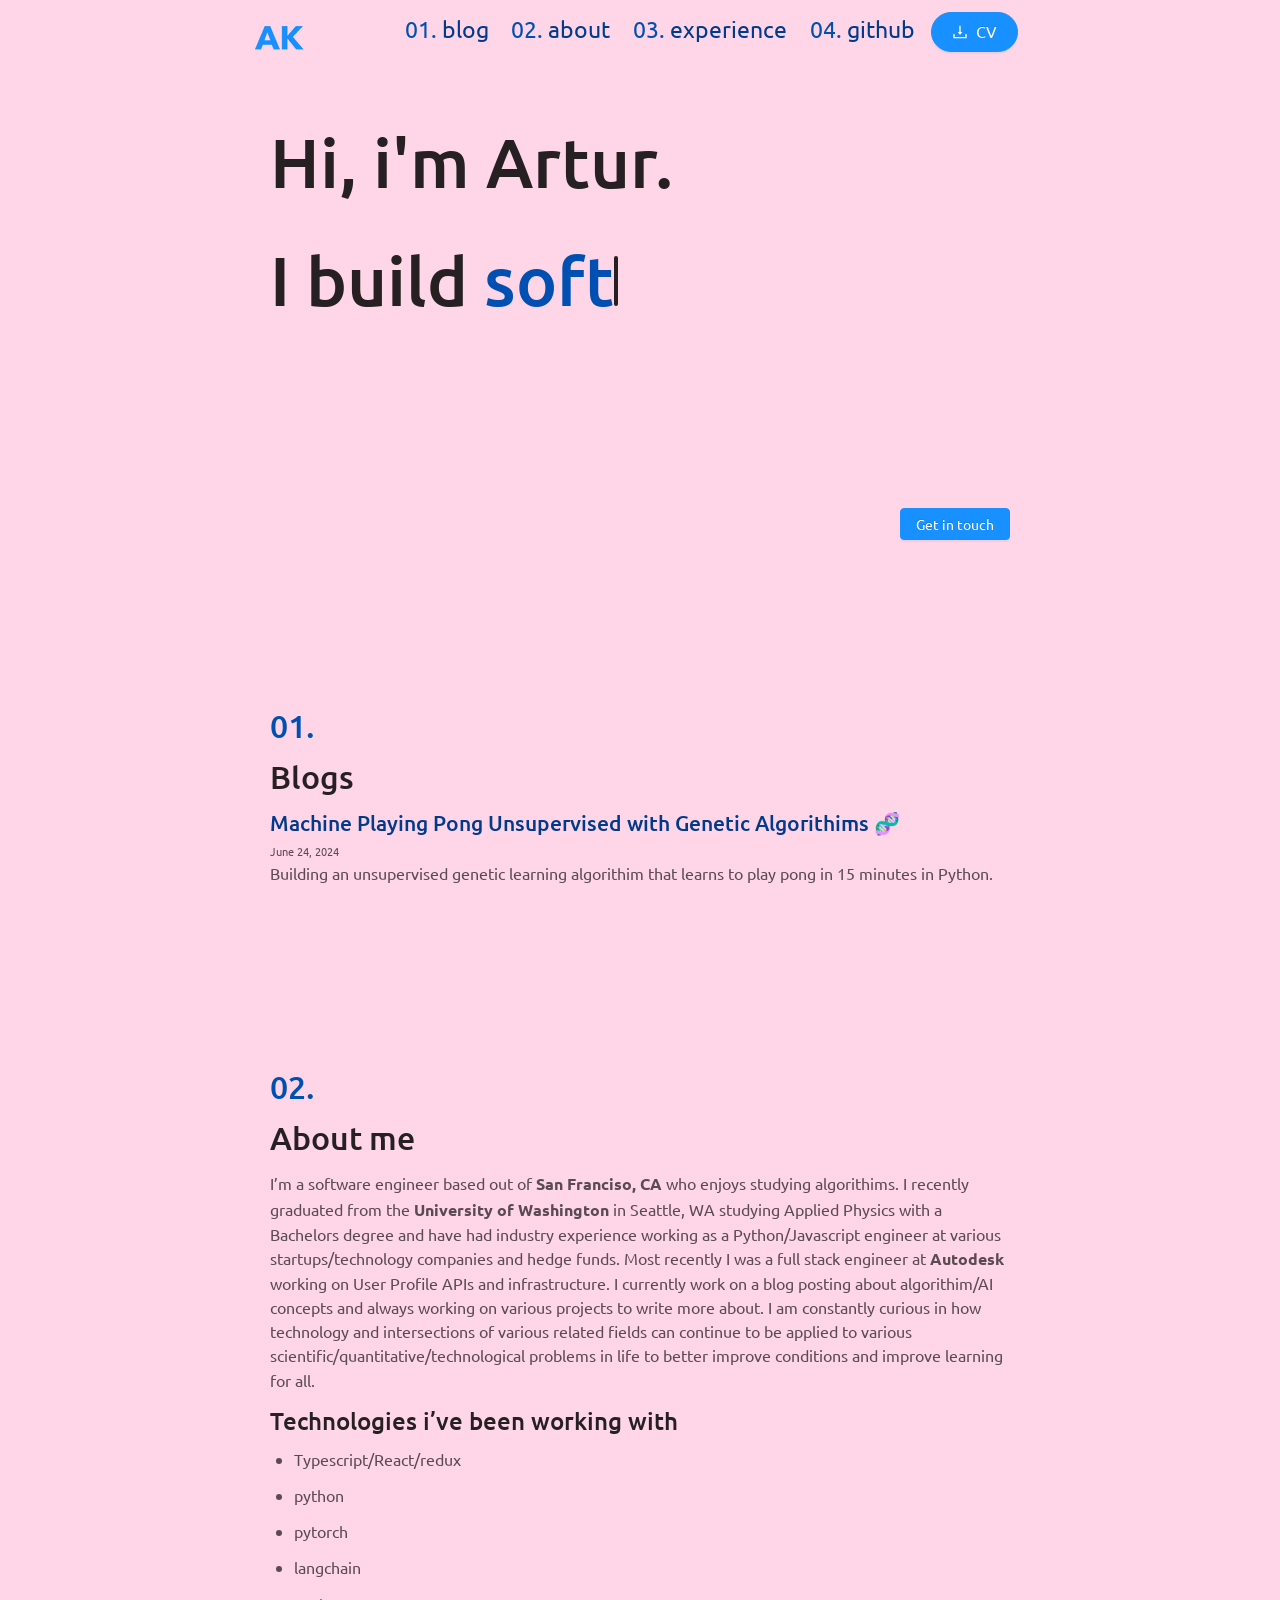
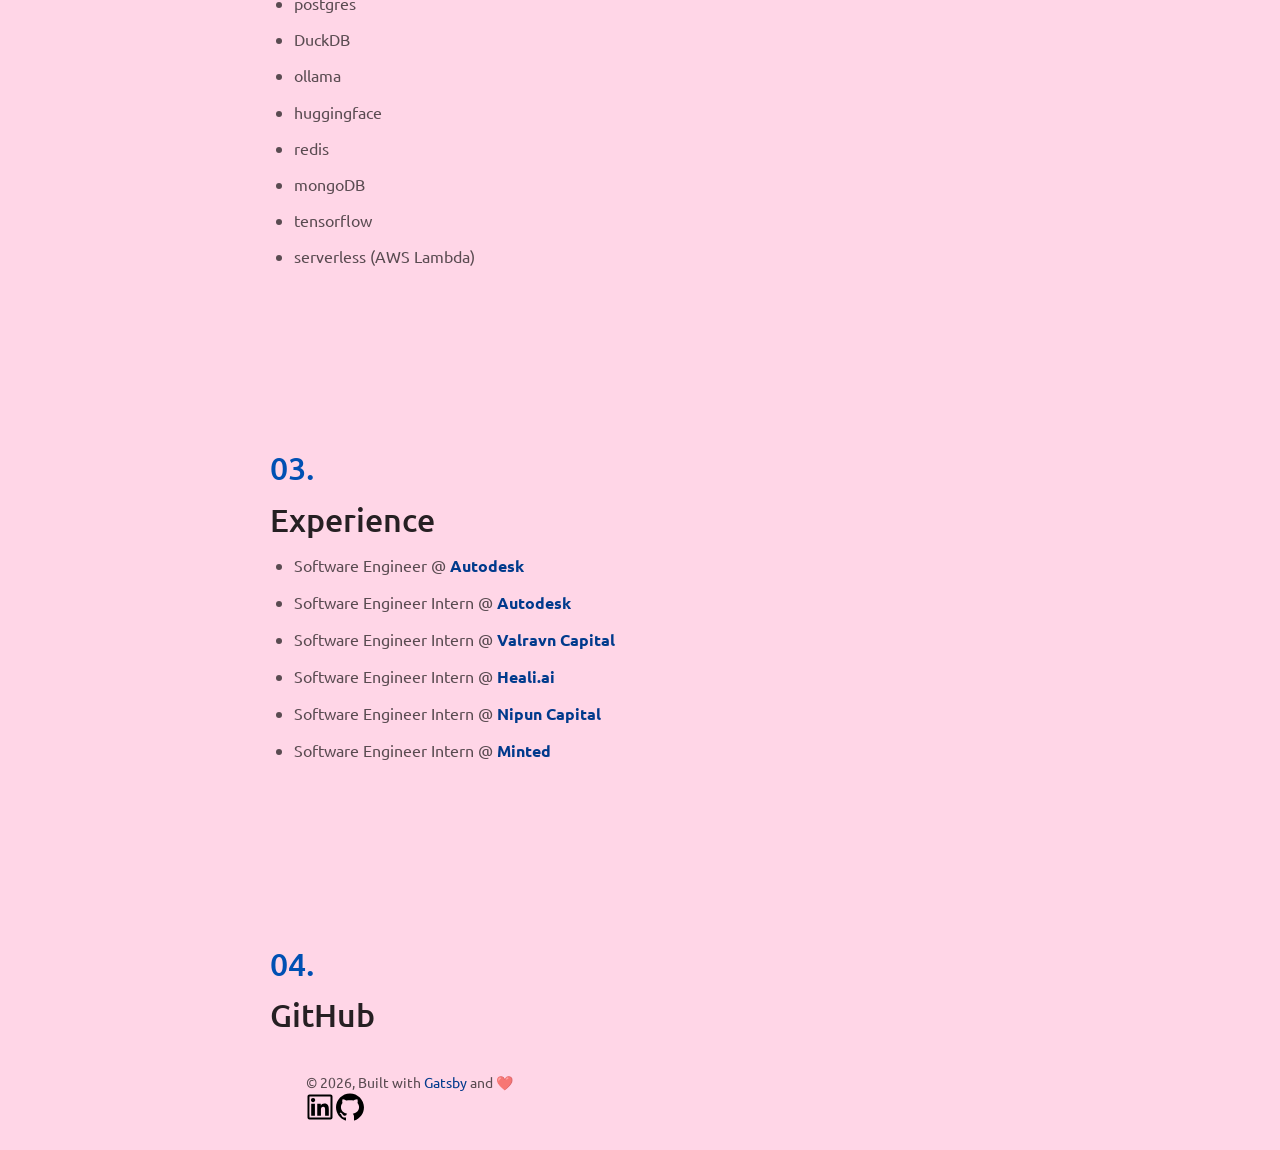
==== commit 6a14b72c: "deployment" ====
--- a/index.html
+++ b/index.html
@@ -15,19 +15,26 @@
  * All rights reserved.
  *       
  */body,html{width:100%;height:100%}input::-ms-clear,input::-ms-reveal{display:none}*,:after,:before{box-sizing:border-box}html{font-family:sans-serif;line-height:1.15;-webkit-text-size-adjust:100%;-ms-text-size-adjust:100%;-ms-overflow-style:scrollbar;-webkit-tap-highlight-color:rgba(0,0,0,0)}@-ms-viewport{width:device-width}article,aside,dialog,figcaption,figure,footer,header,hgroup,main,nav,section{display:block}body{margin:0;color:rgba(0,0,0,.65);font-size:14px;font-family:-apple-system,BlinkMacSystemFont,Segoe UI,PingFang SC,Hiragino Sans GB,Microsoft YaHei,Helvetica Neue,Helvetica,Arial,sans-serif,Apple Color Emoji,Segoe UI Emoji,Segoe UI Symbol;font-variant:tabular-nums;line-height:1.5;background-color:#fff;font-feature-settings:"tnum"}[tabindex="-1"]:focus{outline:none!important}hr{box-sizing:content-box;height:0;overflow:visible}h1,h2,h3,h4,h5,h6{margin-top:0;margin-bottom:.5em;color:rgba(0,0,0,.85);font-weight:500}p{margin-top:0;margin-bottom:1em}abbr[data-original-title],abbr[title]{text-decoration:underline;-webkit-text-decoration:underline dotted;text-decoration:underline dotted;border-bottom:0;cursor:help}address{margin-bottom:1em;font-style:normal;line-height:inherit}input[type=number],input[type=password],input[type=text],textarea{-webkit-appearance:none}dl,ol,ul{margin-top:0;margin-bottom:1em}ol ol,ol ul,ul ol,ul ul{margin-bottom:0}dt{font-weight:500}dd{margin-bottom:.5em;margin-left:0}blockquote{margin:0 0 1em}dfn{font-style:italic}b,strong{font-weight:bolder}small{font-size:80%}sub,sup{position:relative;font-size:75%;line-height:0;vertical-align:baseline}sub{bottom:-.25em}sup{top:-.5em}a{color:#1890ff;text-decoration:none;background-color:transparent;outline:none;cursor:pointer;transition:color .3s;-webkit-text-decoration-skip:objects}a:hover{color:#40a9ff}a:active{color:#096dd9}a:active,a:hover{text-decoration:none;outline:0}a[disabled]{color:rgba(0,0,0,.25);cursor:not-allowed;pointer-events:none}code,kbd,pre,samp{font-size:1em;font-family:SFMono-Regular,Consolas,Liberation Mono,Menlo,Courier,monospace}pre{margin-top:0;margin-bottom:1em;overflow:auto}figure{margin:0 0 1em}img{vertical-align:middle;border-style:none}svg:not(:root){overflow:hidden}[role=button],a,area,button,input:not([type=range]),label,select,summary,textarea{touch-action:manipulation}table{border-collapse:collapse}caption{padding-top:.75em;padding-bottom:.3em;color:rgba(0,0,0,.45);text-align:left;caption-side:bottom}th{text-align:inherit}button,input,optgroup,select,textarea{margin:0;color:inherit;font-size:inherit;font-family:inherit;line-height:inherit}button,input{overflow:visible}button,select{text-transform:none}[type=reset],[type=submit],button,html [type=button]{-webkit-appearance:button}[type=button]::-moz-focus-inner,[type=reset]::-moz-focus-inner,[type=submit]::-moz-focus-inner,button::-moz-focus-inner{padding:0;border-style:none}input[type=checkbox],input[type=radio]{box-sizing:border-box;padding:0}input[type=date],input[type=datetime-local],input[type=month],input[type=time]{-webkit-appearance:listbox}textarea{overflow:auto;resize:vertical}fieldset{min-width:0;margin:0;padding:0;border:0}legend{display:block;width:100%;max-width:100%;margin-bottom:.5em;padding:0;color:inherit;font-size:1.5em;line-height:inherit;white-space:normal}progress{vertical-align:baseline}[type=number]::-webkit-inner-spin-button,[type=number]::-webkit-outer-spin-button{height:auto}[type=search]{outline-offset:-2px;-webkit-appearance:none}[type=search]::-webkit-search-cancel-button,[type=search]::-webkit-search-decoration{-webkit-appearance:none}::-webkit-file-upload-button{font:inherit;-webkit-appearance:button}output{display:inline-block}summary{display:list-item}template{display:none}[hidden]{display:none!important}mark{padding:.2em;background-color:#feffe6}::selection{color:#fff;background:#1890ff}.clearfix{zoom:1}.clearfix:after,.clearfix:before{display:table;content:""}.clearfix:after{clear:both}.anticon{display:inline-block;color:inherit;font-style:normal;line-height:0;text-align:center;text-transform:none;vertical-align:-.125em;text-rendering:optimizeLegibility;-webkit-font-smoothing:antialiased;-moz-osx-font-smoothing:grayscale}.anticon>*{line-height:1}.anticon svg{display:inline-block}.anticon:before{display:none}.anticon .anticon-icon{display:block}.anticon[tabindex]{cursor:pointer}.anticon-spin,.anticon-spin:before{display:inline-block;animation:loadingCircle 1s linear infinite}.fade-appear,.fade-enter,.fade-leave{animation-duration:.2s;animation-fill-mode:both;animation-play-state:paused}.fade-appear.fade-appear-active,.fade-enter.fade-enter-active{animation-name:antFadeIn;animation-play-state:running}.fade-leave.fade-leave-active{animation-name:antFadeOut;animation-play-state:running;pointer-events:none}.fade-appear,.fade-enter{opacity:0}.fade-appear,.fade-enter,.fade-leave{animation-timing-function:linear}@keyframes antFadeIn{0%{opacity:0}to{opacity:1}}@keyframes antFadeOut{0%{opacity:1}to{opacity:0}}.move-up-appear,.move-up-enter,.move-up-leave{animation-duration:.2s;animation-fill-mode:both;animation-play-state:paused}.move-up-appear.move-up-appear-active,.move-up-enter.move-up-enter-active{animation-name:antMoveUpIn;animation-play-state:running}.move-up-leave.move-up-leave-active{animation-name:antMoveUpOut;animation-play-state:running;pointer-events:none}.move-up-appear,.move-up-enter{opacity:0;animation-timing-function:cubic-bezier(.08,.82,.17,1)}.move-up-leave{animation-timing-function:cubic-bezier(.6,.04,.98,.34)}.move-down-appear,.move-down-enter,.move-down-leave{animation-duration:.2s;animation-fill-mode:both;animation-play-state:paused}.move-down-appear.move-down-appear-active,.move-down-enter.move-down-enter-active{animation-name:antMoveDownIn;animation-play-state:running}.move-down-leave.move-down-leave-active{animation-name:antMoveDownOut;animation-play-state:running;pointer-events:none}.move-down-appear,.move-down-enter{opacity:0;animation-timing-function:cubic-bezier(.08,.82,.17,1)}.move-down-leave{animation-timing-function:cubic-bezier(.6,.04,.98,.34)}.move-left-appear,.move-left-enter,.move-left-leave{animation-duration:.2s;animation-fill-mode:both;animation-play-state:paused}.move-left-appear.move-left-appear-active,.move-left-enter.move-left-enter-active{animation-name:antMoveLeftIn;animation-play-state:running}.move-left-leave.move-left-leave-active{animation-name:antMoveLeftOut;animation-play-state:running;pointer-events:none}.move-left-appear,.move-left-enter{opacity:0;animation-timing-function:cubic-bezier(.08,.82,.17,1)}.move-left-leave{animation-timing-function:cubic-bezier(.6,.04,.98,.34)}.move-right-appear,.move-right-enter,.move-right-leave{animation-duration:.2s;animation-fill-mode:both;animation-play-state:paused}.move-right-appear.move-right-appear-active,.move-right-enter.move-right-enter-active{animation-name:antMoveRightIn;animation-play-state:running}.move-right-leave.move-right-leave-active{animation-name:antMoveRightOut;animation-play-state:running;pointer-events:none}.move-right-appear,.move-right-enter{opacity:0;animation-timing-function:cubic-bezier(.08,.82,.17,1)}.move-right-leave{animation-timing-function:cubic-bezier(.6,.04,.98,.34)}@keyframes antMoveDownIn{0%{transform:translateY(100%);transform-origin:0 0;opacity:0}to{transform:translateY(0);transform-origin:0 0;opacity:1}}@keyframes antMoveDownOut{0%{transform:translateY(0);transform-origin:0 0;opacity:1}to{transform:translateY(100%);transform-origin:0 0;opacity:0}}@keyframes antMoveLeftIn{0%{transform:translateX(-100%);transform-origin:0 0;opacity:0}to{transform:translateX(0);transform-origin:0 0;opacity:1}}@keyframes antMoveLeftOut{0%{transform:translateX(0);transform-origin:0 0;opacity:1}to{transform:translateX(-100%);transform-origin:0 0;opacity:0}}@keyframes antMoveRightIn{0%{transform:translateX(100%);transform-origin:0 0;opacity:0}to{transform:translateX(0);transform-origin:0 0;opacity:1}}@keyframes antMoveRightOut{0%{transform:translateX(0);transform-origin:0 0;opacity:1}to{transform:translateX(100%);transform-origin:0 0;opacity:0}}@keyframes antMoveUpIn{0%{transform:translateY(-100%);transform-origin:0 0;opacity:0}to{transform:translateY(0);transform-origin:0 0;opacity:1}}@keyframes antMoveUpOut{0%{transform:translateY(0);transform-origin:0 0;opacity:1}to{transform:translateY(-100%);transform-origin:0 0;opacity:0}}@keyframes loadingCircle{to{transform:rotate(1turn)}}[ant-click-animating-without-extra-node=true],[ant-click-animating=true]{position:relative}html{--antd-wave-shadow-color:#1890ff}.ant-click-animating-node,[ant-click-animating-without-extra-node=true]:after{position:absolute;top:0;right:0;bottom:0;left:0;display:block;border-radius:inherit;box-shadow:0 0 0 0 #1890ff;box-shadow:0 0 0 0 var(--antd-wave-shadow-color);opacity:.2;animation:fadeEffect 2s cubic-bezier(.08,.82,.17,1),waveEffect .4s cubic-bezier(.08,.82,.17,1);animation-fill-mode:forwards;content:"";pointer-events:none}@keyframes waveEffect{to{box-shadow:0 0 0 #1890ff;box-shadow:0 0 0 6px var(--antd-wave-shadow-color)}}@keyframes fadeEffect{to{opacity:0}}.slide-up-appear,.slide-up-enter,.slide-up-leave{animation-duration:.2s;animation-fill-mode:both;animation-play-state:paused}.slide-up-appear.slide-up-appear-active,.slide-up-enter.slide-up-enter-active{animation-name:antSlideUpIn;animation-play-state:running}.slide-up-leave.slide-up-leave-active{animation-name:antSlideUpOut;animation-play-state:running;pointer-events:none}.slide-up-appear,.slide-up-enter{opacity:0;animation-timing-function:cubic-bezier(.23,1,.32,1)}.slide-up-leave{animation-timing-function:cubic-bezier(.755,.05,.855,.06)}.slide-down-appear,.slide-down-enter,.slide-down-leave{animation-duration:.2s;animation-fill-mode:both;animation-play-state:paused}.slide-down-appear.slide-down-appear-active,.slide-down-enter.slide-down-enter-active{animation-name:antSlideDownIn;animation-play-state:running}.slide-down-leave.slide-down-leave-active{animation-name:antSlideDownOut;animation-play-state:running;pointer-events:none}.slide-down-appear,.slide-down-enter{opacity:0;animation-timing-function:cubic-bezier(.23,1,.32,1)}.slide-down-leave{animation-timing-function:cubic-bezier(.755,.05,.855,.06)}.slide-left-appear,.slide-left-enter,.slide-left-leave{animation-duration:.2s;animation-fill-mode:both;animation-play-state:paused}.slide-left-appear.slide-left-appear-active,.slide-left-enter.slide-left-enter-active{animation-name:antSlideLeftIn;animation-play-state:running}.slide-left-leave.slide-left-leave-active{animation-name:antSlideLeftOut;animation-play-state:running;pointer-events:none}.slide-left-appear,.slide-left-enter{opacity:0;animation-timing-function:cubic-bezier(.23,1,.32,1)}.slide-left-leave{animation-timing-function:cubic-bezier(.755,.05,.855,.06)}.slide-right-appear,.slide-right-enter,.slide-right-leave{animation-duration:.2s;animation-fill-mode:both;animation-play-state:paused}.slide-right-appear.slide-right-appear-active,.slide-right-enter.slide-right-enter-active{animation-name:antSlideRightIn;animation-play-state:running}.slide-right-leave.slide-right-leave-active{animation-name:antSlideRightOut;animation-play-state:running;pointer-events:none}.slide-right-appear,.slide-right-enter{opacity:0;animation-timing-function:cubic-bezier(.23,1,.32,1)}.slide-right-leave{animation-timing-function:cubic-bezier(.755,.05,.855,.06)}@keyframes antSlideUpIn{0%{transform:scaleY(.8);transform-origin:0 0;opacity:0}to{transform:scaleY(1);transform-origin:0 0;opacity:1}}@keyframes antSlideUpOut{0%{transform:scaleY(1);transform-origin:0 0;opacity:1}to{transform:scaleY(.8);transform-origin:0 0;opacity:0}}@keyframes antSlideDownIn{0%{transform:scaleY(.8);transform-origin:100% 100%;opacity:0}to{transform:scaleY(1);transform-origin:100% 100%;opacity:1}}@keyframes antSlideDownOut{0%{transform:scaleY(1);transform-origin:100% 100%;opacity:1}to{transform:scaleY(.8);transform-origin:100% 100%;opacity:0}}@keyframes antSlideLeftIn{0%{transform:scaleX(.8);transform-origin:0 0;opacity:0}to{transform:scaleX(1);transform-origin:0 0;opacity:1}}@keyframes antSlideLeftOut{0%{transform:scaleX(1);transform-origin:0 0;opacity:1}to{transform:scaleX(.8);transform-origin:0 0;opacity:0}}@keyframes antSlideRightIn{0%{transform:scaleX(.8);transform-origin:100% 0;opacity:0}to{transform:scaleX(1);transform-origin:100% 0;opacity:1}}@keyframes antSlideRightOut{0%{transform:scaleX(1);transform-origin:100% 0;opacity:1}to{transform:scaleX(.8);transform-origin:100% 0;opacity:0}}.swing-appear,.swing-enter{animation-duration:.2s;animation-fill-mode:both;animation-play-state:paused}.swing-appear.swing-appear-active,.swing-enter.swing-enter-active{animation-name:antSwingIn;animation-play-state:running}@keyframes antSwingIn{0%,to{transform:translateX(0)}20%{transform:translateX(-10px)}40%{transform:translateX(10px)}60%{transform:translateX(-5px)}80%{transform:translateX(5px)}}.zoom-appear,.zoom-enter,.zoom-leave{animation-duration:.2s;animation-fill-mode:both;animation-play-state:paused}.zoom-appear.zoom-appear-active,.zoom-enter.zoom-enter-active{animation-name:antZoomIn;animation-play-state:running}.zoom-leave.zoom-leave-active{animation-name:antZoomOut;animation-play-state:running;pointer-events:none}.zoom-appear,.zoom-enter{transform:scale(0);opacity:0;animation-timing-function:cubic-bezier(.08,.82,.17,1)}.zoom-leave{animation-timing-function:cubic-bezier(.78,.14,.15,.86)}.zoom-big-appear,.zoom-big-enter,.zoom-big-leave{animation-duration:.2s;animation-fill-mode:both;animation-play-state:paused}.zoom-big-appear.zoom-big-appear-active,.zoom-big-enter.zoom-big-enter-active{animation-name:antZoomBigIn;animation-play-state:running}.zoom-big-leave.zoom-big-leave-active{animation-name:antZoomBigOut;animation-play-state:running;pointer-events:none}.zoom-big-appear,.zoom-big-enter{transform:scale(0);opacity:0;animation-timing-function:cubic-bezier(.08,.82,.17,1)}.zoom-big-leave{animation-timing-function:cubic-bezier(.78,.14,.15,.86)}.zoom-big-fast-appear,.zoom-big-fast-enter,.zoom-big-fast-leave{animation-duration:.1s;animation-fill-mode:both;animation-play-state:paused}.zoom-big-fast-appear.zoom-big-fast-appear-active,.zoom-big-fast-enter.zoom-big-fast-enter-active{animation-name:antZoomBigIn;animation-play-state:running}.zoom-big-fast-leave.zoom-big-fast-leave-active{animation-name:antZoomBigOut;animation-play-state:running;pointer-events:none}.zoom-big-fast-appear,.zoom-big-fast-enter{transform:scale(0);opacity:0;animation-timing-function:cubic-bezier(.08,.82,.17,1)}.zoom-big-fast-leave{animation-timing-function:cubic-bezier(.78,.14,.15,.86)}.zoom-up-appear,.zoom-up-enter,.zoom-up-leave{animation-duration:.2s;animation-fill-mode:both;animation-play-state:paused}.zoom-up-appear.zoom-up-appear-active,.zoom-up-enter.zoom-up-enter-active{animation-name:antZoomUpIn;animation-play-state:running}.zoom-up-leave.zoom-up-leave-active{animation-name:antZoomUpOut;animation-play-state:running;pointer-events:none}.zoom-up-appear,.zoom-up-enter{transform:scale(0);opacity:0;animation-timing-function:cubic-bezier(.08,.82,.17,1)}.zoom-up-leave{animation-timing-function:cubic-bezier(.78,.14,.15,.86)}.zoom-down-appear,.zoom-down-enter,.zoom-down-leave{animation-duration:.2s;animation-fill-mode:both;animation-play-state:paused}.zoom-down-appear.zoom-down-appear-active,.zoom-down-enter.zoom-down-enter-active{animation-name:antZoomDownIn;animation-play-state:running}.zoom-down-leave.zoom-down-leave-active{animation-name:antZoomDownOut;animation-play-state:running;pointer-events:none}.zoom-down-appear,.zoom-down-enter{transform:scale(0);opacity:0;animation-timing-function:cubic-bezier(.08,.82,.17,1)}.zoom-down-leave{animation-timing-function:cubic-bezier(.78,.14,.15,.86)}.zoom-left-appear,.zoom-left-enter,.zoom-left-leave{animation-duration:.2s;animation-fill-mode:both;animation-play-state:paused}.zoom-left-appear.zoom-left-appear-active,.zoom-left-enter.zoom-left-enter-active{animation-name:antZoomLeftIn;animation-play-state:running}.zoom-left-leave.zoom-left-leave-active{animation-name:antZoomLeftOut;animation-play-state:running;pointer-events:none}.zoom-left-appear,.zoom-left-enter{transform:scale(0);opacity:0;animation-timing-function:cubic-bezier(.08,.82,.17,1)}.zoom-left-leave{animation-timing-function:cubic-bezier(.78,.14,.15,.86)}.zoom-right-appear,.zoom-right-enter,.zoom-right-leave{animation-duration:.2s;animation-fill-mode:both;animation-play-state:paused}.zoom-right-appear.zoom-right-appear-active,.zoom-right-enter.zoom-right-enter-active{animation-name:antZoomRightIn;animation-play-state:running}.zoom-right-leave.zoom-right-leave-active{animation-name:antZoomRightOut;animation-play-state:running;pointer-events:none}.zoom-right-appear,.zoom-right-enter{transform:scale(0);opacity:0;animation-timing-function:cubic-bezier(.08,.82,.17,1)}.zoom-right-leave{animation-timing-function:cubic-bezier(.78,.14,.15,.86)}@keyframes antZoomIn{0%{transform:scale(.2);opacity:0}to{transform:scale(1);opacity:1}}@keyframes antZoomOut{0%{transform:scale(1)}to{transform:scale(.2);opacity:0}}@keyframes antZoomBigIn{0%{transform:scale(.8);opacity:0}to{transform:scale(1);opacity:1}}@keyframes antZoomBigOut{0%{transform:scale(1)}to{transform:scale(.8);opacity:0}}@keyframes antZoomUpIn{0%{transform:scale(.8);transform-origin:50% 0;opacity:0}to{transform:scale(1);transform-origin:50% 0}}@keyframes antZoomUpOut{0%{transform:scale(1);transform-origin:50% 0}to{transform:scale(.8);transform-origin:50% 0;opacity:0}}@keyframes antZoomLeftIn{0%{transform:scale(.8);transform-origin:0 50%;opacity:0}to{transform:scale(1);transform-origin:0 50%}}@keyframes antZoomLeftOut{0%{transform:scale(1);transform-origin:0 50%}to{transform:scale(.8);transform-origin:0 50%;opacity:0}}@keyframes antZoomRightIn{0%{transform:scale(.8);transform-origin:100% 50%;opacity:0}to{transform:scale(1);transform-origin:100% 50%}}@keyframes antZoomRightOut{0%{transform:scale(1);transform-origin:100% 50%}to{transform:scale(.8);transform-origin:100% 50%;opacity:0}}@keyframes antZoomDownIn{0%{transform:scale(.8);transform-origin:50% 100%;opacity:0}to{transform:scale(1);transform-origin:50% 100%}}@keyframes antZoomDownOut{0%{transform:scale(1);transform-origin:50% 100%}to{transform:scale(.8);transform-origin:50% 100%;opacity:0}}.ant-motion-collapse-legacy{overflow:hidden}.ant-motion-collapse,.ant-motion-collapse-legacy-active{transition:height .15s cubic-bezier(.645,.045,.355,1),opacity .15s cubic-bezier(.645,.045,.355,1)!important}.ant-motion-collapse{overflow:hidden}.ant-affix{position:fixed;z-index:10}.ant-alert{box-sizing:border-box;margin:0;color:rgba(0,0,0,.65);font-size:14px;font-variant:tabular-nums;line-height:1.5;list-style:none;font-feature-settings:"tnum";position:relative;padding:8px 15px 8px 37px;word-wrap:break-word;border-radius:4px}.ant-alert.ant-alert-no-icon{padding:8px 15px}.ant-alert.ant-alert-closable{padding-right:30px}.ant-alert-icon{position:absolute;top:11.5px;left:16px}.ant-alert-description{display:none;font-size:14px;line-height:22px}.ant-alert-success{background-color:#f6ffed;border:1px solid #b7eb8f}.ant-alert-success .ant-alert-icon{color:#52c41a}.ant-alert-info{background-color:#e6f7ff;border:1px solid #91d5ff}.ant-alert-info .ant-alert-icon{color:#1890ff}.ant-alert-warning{background-color:#fffbe6;border:1px solid #ffe58f}.ant-alert-warning .ant-alert-icon{color:#faad14}.ant-alert-error{background-color:#fff1f0;border:1px solid #ffa39e}.ant-alert-error .ant-alert-icon{color:#f5222d}.ant-alert-close-icon{position:absolute;top:8px;right:16px;padding:0;overflow:hidden;font-size:12px;line-height:22px;background-color:transparent;border:none;outline:none;cursor:pointer}.ant-alert-close-icon .anticon-close{color:rgba(0,0,0,.45);transition:color .3s}.ant-alert-close-icon .anticon-close:hover{color:rgba(0,0,0,.75)}.ant-alert-close-text{color:rgba(0,0,0,.45);transition:color .3s}.ant-alert-close-text:hover{color:rgba(0,0,0,.75)}.ant-alert-with-description{position:relative;padding:15px 15px 15px 64px;color:rgba(0,0,0,.65);line-height:1.5;border-radius:4px}.ant-alert-with-description.ant-alert-no-icon{padding:15px}.ant-alert-with-description .ant-alert-icon{position:absolute;top:16px;left:24px;font-size:24px}.ant-alert-with-description .ant-alert-close-icon{position:absolute;top:16px;right:16px;font-size:14px;cursor:pointer}.ant-alert-with-description .ant-alert-message{display:block;margin-bottom:4px;color:rgba(0,0,0,.85);font-size:16px}.ant-alert-message{color:rgba(0,0,0,.85)}.ant-alert-with-description .ant-alert-description{display:block}.ant-alert.ant-alert-closing{height:0!important;margin:0;padding-top:0;padding-bottom:0;transform-origin:50% 0;transition:all .3s cubic-bezier(.78,.14,.15,.86)}.ant-alert-slide-up-leave{animation:antAlertSlideUpOut .3s cubic-bezier(.78,.14,.15,.86);animation-fill-mode:both}.ant-alert-banner{margin-bottom:0;border:0;border-radius:0}@keyframes antAlertSlideUpIn{0%{transform:scaleY(0);transform-origin:0 0;opacity:0}to{transform:scaleY(1);transform-origin:0 0;opacity:1}}@keyframes antAlertSlideUpOut{0%{transform:scaleY(1);transform-origin:0 0;opacity:1}to{transform:scaleY(0);transform-origin:0 0;opacity:0}}.ant-anchor{box-sizing:border-box;margin:0;color:rgba(0,0,0,.65);font-size:14px;font-variant:tabular-nums;line-height:1.5;list-style:none;font-feature-settings:"tnum";position:relative;padding:0 0 0 2px}.ant-anchor-wrapper{margin-left:-4px;padding-left:4px;overflow:auto;background-color:#fff}.ant-anchor-ink{position:absolute;top:0;left:0;height:100%}.ant-anchor-ink:before{position:relative;display:block;width:2px;height:100%;margin:0 auto;background-color:#e8e8e8;content:" "}.ant-anchor-ink-ball{position:absolute;left:50%;display:none;width:8px;height:8px;background-color:#fff;border:2px solid #1890ff;border-radius:8px;transform:translateX(-50%);transition:top .3s ease-in-out}.ant-anchor-ink-ball.visible{display:inline-block}.ant-anchor.fixed .ant-anchor-ink .ant-anchor-ink-ball{display:none}.ant-anchor-link{padding:7px 0 7px 16px;line-height:1.143}.ant-anchor-link-title{position:relative;display:block;margin-bottom:6px;overflow:hidden;color:rgba(0,0,0,.65);white-space:nowrap;text-overflow:ellipsis;transition:all .3s}.ant-anchor-link-title:only-child{margin-bottom:0}.ant-anchor-link-active>.ant-anchor-link-title{color:#1890ff}.ant-anchor-link .ant-anchor-link{padding-top:5px;padding-bottom:5px}.ant-select-auto-complete{box-sizing:border-box;margin:0;padding:0;color:rgba(0,0,0,.65);font-size:14px;font-variant:tabular-nums;line-height:1.5;list-style:none;font-feature-settings:"tnum"}.ant-select-auto-complete.ant-select .ant-select-selection{border:0;box-shadow:none}.ant-select-auto-complete.ant-select .ant-select-selection__rendered{height:100%;margin-right:0;margin-left:0;line-height:32px}.ant-select-auto-complete.ant-select .ant-select-selection__placeholder{margin-right:12px;margin-left:12px}.ant-select-auto-complete.ant-select .ant-select-selection--single{height:auto}.ant-select-auto-complete.ant-select .ant-select-search--inline{position:static;float:left}.ant-select-auto-complete.ant-select-allow-clear .ant-select-selection:hover .ant-select-selection__rendered{margin-right:0!important}.ant-select-auto-complete.ant-select .ant-input{height:32px;line-height:1.5;background:transparent;border-width:1px}.ant-select-auto-complete.ant-select .ant-input:focus,.ant-select-auto-complete.ant-select .ant-input:hover{border-color:#40a9ff;border-right-width:1px!important}.ant-select-auto-complete.ant-select .ant-input[disabled]{color:rgba(0,0,0,.25);background-color:#f5f5f5;cursor:not-allowed;opacity:1;background-color:transparent}.ant-select-auto-complete.ant-select .ant-input[disabled]:hover{border-color:#d9d9d9;border-right-width:1px!important}.ant-select-auto-complete.ant-select-lg .ant-select-selection__rendered{line-height:40px}.ant-select-auto-complete.ant-select-lg .ant-input{height:40px;padding-top:6px;padding-bottom:6px}.ant-select-auto-complete.ant-select-sm .ant-select-selection__rendered{line-height:24px}.ant-select-auto-complete.ant-select-sm .ant-input{height:24px;padding-top:1px;padding-bottom:1px}.ant-input-group>.ant-select-auto-complete .ant-select-search__field.ant-input-affix-wrapper{display:inline;float:none}.ant-select{box-sizing:border-box;color:rgba(0,0,0,.65);font-size:14px;font-variant:tabular-nums;line-height:1.5;font-feature-settings:"tnum";position:relative;display:inline-block;outline:0}.ant-select,.ant-select ol,.ant-select ul{margin:0;padding:0;list-style:none}.ant-select>ul>li>a{padding:0;background-color:#fff}.ant-select-arrow{display:inline-block;color:inherit;font-style:normal;line-height:0;text-align:center;text-transform:none;vertical-align:-.125em;text-rendering:optimizeLegibility;-webkit-font-smoothing:antialiased;-moz-osx-font-smoothing:grayscale;position:absolute;top:50%;right:11px;margin-top:-6px;color:rgba(0,0,0,.25);font-size:12px;line-height:1;transform-origin:50% 50%}.ant-select-arrow>*{line-height:1}.ant-select-arrow svg{display:inline-block}.ant-select-arrow:before{display:none}.ant-select-arrow .ant-select-arrow-icon{display:block}.ant-select-arrow .ant-select-arrow-icon svg{transition:transform .3s}.ant-select-selection{display:block;box-sizing:border-box;background-color:#fff;border:1px solid #d9d9d9;border-top:1.02px solid #d9d9d9;border-radius:4px;outline:none;transition:all .3s cubic-bezier(.645,.045,.355,1);-webkit-user-select:none;-ms-user-select:none;user-select:none}.ant-select-selection:hover{border-color:#40a9ff;border-right-width:1px!important}.ant-select-focused .ant-select-selection,.ant-select-selection:active,.ant-select-selection:focus{border-color:#40a9ff;border-right-width:1px!important;outline:0;box-shadow:0 0 0 2px rgba(24,144,255,.2)}.ant-select-selection__clear{position:absolute;top:50%;right:11px;z-index:1;display:inline-block;width:12px;height:12px;margin-top:-6px;color:rgba(0,0,0,.25);font-size:12px;font-style:normal;line-height:12px;text-align:center;text-transform:none;background:#fff;cursor:pointer;opacity:0;transition:color .3s ease,opacity .15s ease;text-rendering:auto}.ant-select-selection__clear:before{display:block}.ant-select-selection__clear:hover{color:rgba(0,0,0,.45)}.ant-select-selection:hover .ant-select-selection__clear{opacity:1}.ant-select-selection-selected-value{float:left;max-width:100%;overflow:hidden;white-space:nowrap;text-overflow:ellipsis}.ant-select-no-arrow .ant-select-selection-selected-value{padding-right:0}.ant-select-disabled{color:rgba(0,0,0,.25)}.ant-select-disabled .ant-select-selection{background:#f5f5f5;cursor:not-allowed}.ant-select-disabled .ant-select-selection:active,.ant-select-disabled .ant-select-selection:focus,.ant-select-disabled .ant-select-selection:hover{border-color:#d9d9d9;box-shadow:none}.ant-select-disabled .ant-select-selection__clear{display:none;visibility:hidden;pointer-events:none}.ant-select-disabled .ant-select-selection--multiple .ant-select-selection__choice{padding-right:10px;color:rgba(0,0,0,.33);background:#f5f5f5}.ant-select-disabled .ant-select-selection--multiple .ant-select-selection__choice__remove{display:none}.ant-select-selection--single{position:relative;height:32px;cursor:pointer}.ant-select-selection--single .ant-select-selection__rendered{margin-right:24px}.ant-select-no-arrow .ant-select-selection__rendered{margin-right:11px}.ant-select-selection__rendered{position:relative;display:block;margin-right:11px;margin-left:11px;line-height:30px}.ant-select-selection__rendered:after{display:inline-block;width:0;visibility:hidden;content:".";pointer-events:none}.ant-select-lg{font-size:16px}.ant-select-lg .ant-select-selection--single{height:40px}.ant-select-lg .ant-select-selection__rendered{line-height:38px}.ant-select-lg .ant-select-selection--multiple{min-height:40px}.ant-select-lg .ant-select-selection--multiple .ant-select-selection__rendered li{height:32px;line-height:32px}.ant-select-lg .ant-select-selection--multiple .ant-select-arrow,.ant-select-lg .ant-select-selection--multiple .ant-select-selection__clear{top:20px}.ant-select-sm .ant-select-selection--single{height:24px}.ant-select-sm .ant-select-selection__rendered{margin-left:7px;line-height:22px}.ant-select-sm .ant-select-selection--multiple{min-height:24px}.ant-select-sm .ant-select-selection--multiple .ant-select-selection__rendered li{height:16px;line-height:14px}.ant-select-sm .ant-select-selection--multiple .ant-select-arrow,.ant-select-sm .ant-select-selection--multiple .ant-select-selection__clear{top:12px}.ant-select-sm .ant-select-arrow,.ant-select-sm .ant-select-selection__clear{right:8px}.ant-select-disabled .ant-select-selection__choice__remove{color:rgba(0,0,0,.25);cursor:default}.ant-select-disabled .ant-select-selection__choice__remove:hover{color:rgba(0,0,0,.25)}.ant-select-search__field__wrap{position:relative;display:inline-block}.ant-select-search__field__placeholder,.ant-select-selection__placeholder{position:absolute;top:50%;right:9px;left:0;max-width:100%;height:20px;margin-top:-10px;overflow:hidden;color:#bfbfbf;line-height:20px;white-space:nowrap;text-align:left;text-overflow:ellipsis}.ant-select-search__field__placeholder{left:12px}.ant-select-search__field__mirror{position:absolute;top:0;left:0;white-space:pre;opacity:0;pointer-events:none}.ant-select-search--inline{position:absolute;width:100%;height:100%}.ant-select-search--inline .ant-select-search__field__wrap{width:100%;height:100%}.ant-select-search--inline .ant-select-search__field{width:100%;height:100%;font-size:100%;line-height:1;background:transparent;border-width:0;border-radius:4px;outline:0}.ant-select-search--inline>i{float:right}.ant-select-selection--multiple{min-height:32px;padding-bottom:3px;cursor:text;zoom:1}.ant-select-selection--multiple:after,.ant-select-selection--multiple:before{display:table;content:""}.ant-select-selection--multiple:after{clear:both}.ant-select-selection--multiple .ant-select-search--inline{position:static;float:left;width:auto;max-width:100%;padding:0}.ant-select-selection--multiple .ant-select-search--inline .ant-select-search__field{width:.75em;max-width:100%;padding:1px}.ant-select-selection--multiple .ant-select-selection__rendered{height:auto;margin-bottom:-3px;margin-left:5px}.ant-select-selection--multiple .ant-select-selection__placeholder{margin-left:6px}.ant-select-selection--multiple .ant-select-selection__rendered>ul>li,.ant-select-selection--multiple>ul>li{height:24px;margin-top:3px;line-height:22px}.ant-select-selection--multiple .ant-select-selection__choice{position:relative;float:left;max-width:99%;margin-right:4px;padding:0 20px 0 10px;overflow:hidden;color:rgba(0,0,0,.65);background-color:#fafafa;border:1px solid #e8e8e8;border-radius:2px;cursor:default;transition:padding .3s cubic-bezier(.645,.045,.355,1)}.ant-select-selection--multiple .ant-select-selection__choice__disabled{padding:0 10px}.ant-select-selection--multiple .ant-select-selection__choice__content{display:inline-block;max-width:100%;overflow:hidden;white-space:nowrap;text-overflow:ellipsis;transition:margin .3s cubic-bezier(.645,.045,.355,1)}.ant-select-selection--multiple .ant-select-selection__choice__remove{color:inherit;font-style:normal;line-height:0;text-align:center;text-transform:none;vertical-align:-.125em;text-rendering:optimizeLegibility;-webkit-font-smoothing:antialiased;-moz-osx-font-smoothing:grayscale;position:absolute;right:4px;color:rgba(0,0,0,.45);font-weight:700;line-height:inherit;cursor:pointer;transition:all .3s;display:inline-block;font-size:12px;font-size:10px\9;transform:scale(.83333333) rotate(0deg)}.ant-select-selection--multiple .ant-select-selection__choice__remove>*{line-height:1}.ant-select-selection--multiple .ant-select-selection__choice__remove svg{display:inline-block}.ant-select-selection--multiple .ant-select-selection__choice__remove:before{display:none}.ant-select-selection--multiple .ant-select-selection__choice__remove .ant-select-selection--multiple .ant-select-selection__choice__remove-icon{display:block}:root .ant-select-selection--multiple .ant-select-selection__choice__remove{font-size:12px}.ant-select-selection--multiple .ant-select-selection__choice__remove:hover{color:rgba(0,0,0,.75)}.ant-select-selection--multiple .ant-select-arrow,.ant-select-selection--multiple .ant-select-selection__clear{top:16px}.ant-select-allow-clear .ant-select-selection--multiple .ant-select-selection__rendered,.ant-select-show-arrow .ant-select-selection--multiple .ant-select-selection__rendered{margin-right:20px}.ant-select-open .ant-select-arrow-icon svg{transform:rotate(180deg)}.ant-select-open .ant-select-selection{border-color:#40a9ff;border-right-width:1px!important;outline:0;box-shadow:0 0 0 2px rgba(24,144,255,.2)}.ant-select-combobox .ant-select-arrow{display:none}.ant-select-combobox .ant-select-search--inline{float:none;width:100%;height:100%}.ant-select-combobox .ant-select-search__field__wrap{width:100%;height:100%}.ant-select-combobox .ant-select-search__field{position:relative;z-index:1;width:100%;height:100%;box-shadow:none;transition:all .3s cubic-bezier(.645,.045,.355,1),height 0s}.ant-select-combobox.ant-select-allow-clear .ant-select-selection:hover .ant-select-selection__rendered,.ant-select-combobox.ant-select-show-arrow .ant-select-selection:hover .ant-select-selection__rendered{margin-right:20px}.ant-select-dropdown{margin:0;padding:0;color:rgba(0,0,0,.65);font-variant:tabular-nums;line-height:1.5;list-style:none;font-feature-settings:"tnum";position:absolute;top:-9999px;left:-9999px;z-index:1050;box-sizing:border-box;font-size:14px;font-variant:normal;background-color:#fff;border-radius:4px;outline:none;box-shadow:0 2px 8px rgba(0,0,0,.15)}.ant-select-dropdown.slide-up-appear.slide-up-appear-active.ant-select-dropdown-placement-bottomLeft,.ant-select-dropdown.slide-up-enter.slide-up-enter-active.ant-select-dropdown-placement-bottomLeft{animation-name:antSlideUpIn}.ant-select-dropdown.slide-up-appear.slide-up-appear-active.ant-select-dropdown-placement-topLeft,.ant-select-dropdown.slide-up-enter.slide-up-enter-active.ant-select-dropdown-placement-topLeft{animation-name:antSlideDownIn}.ant-select-dropdown.slide-up-leave.slide-up-leave-active.ant-select-dropdown-placement-bottomLeft{animation-name:antSlideUpOut}.ant-select-dropdown.slide-up-leave.slide-up-leave-active.ant-select-dropdown-placement-topLeft{animation-name:antSlideDownOut}.ant-select-dropdown-hidden{display:none}.ant-select-dropdown-menu{max-height:250px;margin-bottom:0;padding:4px 0;overflow:auto;list-style:none;outline:none}.ant-select-dropdown-menu-item-group-list{margin:0;padding:0}.ant-select-dropdown-menu-item-group-list>.ant-select-dropdown-menu-item{padding-left:20px}.ant-select-dropdown-menu-item-group-title{height:32px;padding:0 12px;color:rgba(0,0,0,.45);font-size:12px;line-height:32px}.ant-select-dropdown-menu-item-group-list .ant-select-dropdown-menu-item:first-child:not(:last-child),.ant-select-dropdown-menu-item-group:not(:last-child) .ant-select-dropdown-menu-item-group-list .ant-select-dropdown-menu-item:last-child{border-radius:0}.ant-select-dropdown-menu-item{position:relative;display:block;padding:5px 12px;overflow:hidden;color:rgba(0,0,0,.65);font-weight:400;font-size:14px;line-height:22px;white-space:nowrap;text-overflow:ellipsis;cursor:pointer;transition:background .3s ease}.ant-select-dropdown-menu-item:hover:not(.ant-select-dropdown-menu-item-disabled){background-color:#e6f7ff}.ant-select-dropdown-menu-item-selected{color:rgba(0,0,0,.65);font-weight:600;background-color:#fafafa}.ant-select-dropdown-menu-item-disabled,.ant-select-dropdown-menu-item-disabled:hover{color:rgba(0,0,0,.25);cursor:not-allowed}.ant-select-dropdown-menu-item-active:not(.ant-select-dropdown-menu-item-disabled){background-color:#e6f7ff}.ant-select-dropdown-menu-item-divider{height:1px;margin:1px 0;overflow:hidden;line-height:0;background-color:#e8e8e8}.ant-select-dropdown.ant-select-dropdown--multiple .ant-select-dropdown-menu-item{padding-right:32px}.ant-select-dropdown.ant-select-dropdown--multiple .ant-select-dropdown-menu-item .ant-select-selected-icon{position:absolute;top:50%;right:12px;color:transparent;font-weight:700;font-size:12px;text-shadow:0 .1px 0,.1px 0 0,0 -.1px 0,-.1px 0;transform:translateY(-50%);transition:all .2s}.ant-select-dropdown.ant-select-dropdown--multiple .ant-select-dropdown-menu-item:hover .ant-select-selected-icon{color:rgba(0,0,0,.87)}.ant-select-dropdown.ant-select-dropdown--multiple .ant-select-dropdown-menu-item-disabled .ant-select-selected-icon{display:none}.ant-select-dropdown.ant-select-dropdown--multiple .ant-select-dropdown-menu-item-selected .ant-select-selected-icon,.ant-select-dropdown.ant-select-dropdown--multiple .ant-select-dropdown-menu-item-selected:hover .ant-select-selected-icon{display:inline-block;color:#1890ff}.ant-select-dropdown--empty.ant-select-dropdown--multiple .ant-select-dropdown-menu-item{padding-right:12px}.ant-select-dropdown-container-open .ant-select-dropdown,.ant-select-dropdown-open .ant-select-dropdown{display:block}.ant-empty{margin:0 8px;font-size:14px;line-height:22px;text-align:center}.ant-empty-image{height:100px;margin-bottom:8px}.ant-empty-image img{height:100%}.ant-empty-image svg{height:100%;margin:auto}.ant-empty-description{margin:0}.ant-empty-footer{margin-top:16px}.ant-empty-normal{margin:32px 0;color:rgba(0,0,0,.25)}.ant-empty-normal .ant-empty-image{height:40px}.ant-empty-small{margin:8px 0;color:rgba(0,0,0,.25)}.ant-empty-small .ant-empty-image{height:35px}.ant-input{box-sizing:border-box;margin:0;font-variant:tabular-nums;list-style:none;font-feature-settings:"tnum";position:relative;display:inline-block;width:100%;height:32px;padding:4px 11px;color:rgba(0,0,0,.65);font-size:14px;line-height:1.5;background-color:#fff;background-image:none;border:1px solid #d9d9d9;border-radius:4px;transition:all .3s}.ant-input::-moz-placeholder{color:#bfbfbf;opacity:1}.ant-input:-ms-input-placeholder{color:#bfbfbf}.ant-input::-webkit-input-placeholder{color:#bfbfbf}.ant-input:-ms-input-placeholder{text-overflow:ellipsis}.ant-input:placeholder-shown{text-overflow:ellipsis}.ant-input:focus,.ant-input:hover{border-color:#40a9ff;border-right-width:1px!important}.ant-input:focus{outline:0;box-shadow:0 0 0 2px rgba(24,144,255,.2)}.ant-input-disabled{color:rgba(0,0,0,.25);background-color:#f5f5f5;cursor:not-allowed;opacity:1}.ant-input-disabled:hover{border-color:#d9d9d9;border-right-width:1px!important}.ant-input[disabled]{color:rgba(0,0,0,.25);background-color:#f5f5f5;cursor:not-allowed;opacity:1}.ant-input[disabled]:hover{border-color:#d9d9d9;border-right-width:1px!important}textarea.ant-input{max-width:100%;height:auto;min-height:32px;line-height:1.5;vertical-align:bottom;transition:all .3s,height 0s}.ant-input-lg{height:40px;padding:6px 11px;font-size:16px}.ant-input-sm{height:24px;padding:1px 7px}.ant-input-group{box-sizing:border-box;margin:0;padding:0;color:rgba(0,0,0,.65);font-size:14px;font-variant:tabular-nums;line-height:1.5;list-style:none;font-feature-settings:"tnum";position:relative;display:table;width:100%;border-collapse:separate;border-spacing:0}.ant-input-group[class*=col-]{float:none;padding-right:0;padding-left:0}.ant-input-group>[class*=col-]{padding-right:8px}.ant-input-group>[class*=col-]:last-child{padding-right:0}.ant-input-group-addon,.ant-input-group-wrap,.ant-input-group>.ant-input{display:table-cell}.ant-input-group-addon:not(:first-child):not(:last-child),.ant-input-group-wrap:not(:first-child):not(:last-child),.ant-input-group>.ant-input:not(:first-child):not(:last-child){border-radius:0}.ant-input-group-addon,.ant-input-group-wrap{width:1px;white-space:nowrap;vertical-align:middle}.ant-input-group-wrap>*{display:block!important}.ant-input-group .ant-input{float:left;width:100%;margin-bottom:0;text-align:inherit}.ant-input-group .ant-input:focus,.ant-input-group .ant-input:hover{z-index:1;border-right-width:1px}.ant-input-group-addon{position:relative;padding:0 11px;color:rgba(0,0,0,.65);font-weight:400;font-size:14px;text-align:center;background-color:#fafafa;border:1px solid #d9d9d9;border-radius:4px;transition:all .3s}.ant-input-group-addon .ant-select{margin:-5px -11px}.ant-input-group-addon .ant-select .ant-select-selection{margin:-1px;background-color:inherit;border:1px solid transparent;box-shadow:none}.ant-input-group-addon .ant-select-focused .ant-select-selection,.ant-input-group-addon .ant-select-open .ant-select-selection{color:#1890ff}.ant-input-group-addon>i:only-child:after{position:absolute;top:0;right:0;bottom:0;left:0;content:""}.ant-input-group-addon:first-child,.ant-input-group-addon:first-child .ant-select .ant-select-selection,.ant-input-group>.ant-input:first-child,.ant-input-group>.ant-input:first-child .ant-select .ant-select-selection{border-top-right-radius:0;border-bottom-right-radius:0}.ant-input-group>.ant-input-affix-wrapper:not(:first-child) .ant-input{border-top-left-radius:0;border-bottom-left-radius:0}.ant-input-group>.ant-input-affix-wrapper:not(:last-child) .ant-input{border-top-right-radius:0;border-bottom-right-radius:0}.ant-input-group-addon:first-child{border-right:0}.ant-input-group-addon:last-child{border-left:0}.ant-input-group-addon:last-child,.ant-input-group-addon:last-child .ant-select .ant-select-selection,.ant-input-group>.ant-input:last-child,.ant-input-group>.ant-input:last-child .ant-select .ant-select-selection{border-top-left-radius:0;border-bottom-left-radius:0}.ant-input-group-lg .ant-input,.ant-input-group-lg>.ant-input-group-addon{height:40px;padding:6px 11px;font-size:16px}.ant-input-group-sm .ant-input,.ant-input-group-sm>.ant-input-group-addon{height:24px;padding:1px 7px}.ant-input-group-lg .ant-select-selection--single{height:40px}.ant-input-group-sm .ant-select-selection--single{height:24px}.ant-input-group .ant-input-affix-wrapper{display:table-cell;float:left;width:100%}.ant-input-group.ant-input-group-compact{display:block;zoom:1}.ant-input-group.ant-input-group-compact:after,.ant-input-group.ant-input-group-compact:before{display:table;content:""}.ant-input-group.ant-input-group-compact:after{clear:both}.ant-input-group.ant-input-group-compact-addon:not(:first-child):not(:last-child),.ant-input-group.ant-input-group-compact-wrap:not(:first-child):not(:last-child),.ant-input-group.ant-input-group-compact>.ant-input:not(:first-child):not(:last-child){border-right-width:1px}.ant-input-group.ant-input-group-compact-addon:not(:first-child):not(:last-child):focus,.ant-input-group.ant-input-group-compact-addon:not(:first-child):not(:last-child):hover,.ant-input-group.ant-input-group-compact-wrap:not(:first-child):not(:last-child):focus,.ant-input-group.ant-input-group-compact-wrap:not(:first-child):not(:last-child):hover,.ant-input-group.ant-input-group-compact>.ant-input:not(:first-child):not(:last-child):focus,.ant-input-group.ant-input-group-compact>.ant-input:not(:first-child):not(:last-child):hover{z-index:1}.ant-input-group.ant-input-group-compact>*{display:inline-block;float:none;vertical-align:top;border-radius:0}.ant-input-group.ant-input-group-compact>:not(:last-child){margin-right:-1px;border-right-width:1px}.ant-input-group.ant-input-group-compact .ant-input{float:none}.ant-input-group.ant-input-group-compact>.ant-calendar-picker .ant-input,.ant-input-group.ant-input-group-compact>.ant-cascader-picker .ant-input,.ant-input-group.ant-input-group-compact>.ant-input-group-wrapper .ant-input,.ant-input-group.ant-input-group-compact>.ant-mention-wrapper .ant-mention-editor,.ant-input-group.ant-input-group-compact>.ant-select-auto-complete .ant-input,.ant-input-group.ant-input-group-compact>.ant-select>.ant-select-selection,.ant-input-group.ant-input-group-compact>.ant-time-picker .ant-time-picker-input{border-right-width:1px;border-radius:0}.ant-input-group.ant-input-group-compact>.ant-calendar-picker .ant-input:focus,.ant-input-group.ant-input-group-compact>.ant-calendar-picker .ant-input:hover,.ant-input-group.ant-input-group-compact>.ant-cascader-picker .ant-input:focus,.ant-input-group.ant-input-group-compact>.ant-cascader-picker .ant-input:hover,.ant-input-group.ant-input-group-compact>.ant-input-group-wrapper .ant-input:focus,.ant-input-group.ant-input-group-compact>.ant-input-group-wrapper .ant-input:hover,.ant-input-group.ant-input-group-compact>.ant-mention-wrapper .ant-mention-editor:focus,.ant-input-group.ant-input-group-compact>.ant-mention-wrapper .ant-mention-editor:hover,.ant-input-group.ant-input-group-compact>.ant-select-auto-complete .ant-input:focus,.ant-input-group.ant-input-group-compact>.ant-select-auto-complete .ant-input:hover,.ant-input-group.ant-input-group-compact>.ant-select>.ant-select-selection:focus,.ant-input-group.ant-input-group-compact>.ant-select>.ant-select-selection:hover,.ant-input-group.ant-input-group-compact>.ant-time-picker .ant-time-picker-input:focus,.ant-input-group.ant-input-group-compact>.ant-time-picker .ant-time-picker-input:hover{z-index:1}.ant-input-group.ant-input-group-compact>.ant-calendar-picker:first-child .ant-input,.ant-input-group.ant-input-group-compact>.ant-cascader-picker:first-child .ant-input,.ant-input-group.ant-input-group-compact>.ant-mention-wrapper:first-child .ant-mention-editor,.ant-input-group.ant-input-group-compact>.ant-select-auto-complete:first-child .ant-input,.ant-input-group.ant-input-group-compact>.ant-select:first-child>.ant-select-selection,.ant-input-group.ant-input-group-compact>.ant-time-picker:first-child .ant-time-picker-input,.ant-input-group.ant-input-group-compact>:first-child{border-top-left-radius:4px;border-bottom-left-radius:4px}.ant-input-group.ant-input-group-compact>.ant-calendar-picker:last-child .ant-input,.ant-input-group.ant-input-group-compact>.ant-cascader-picker-focused:last-child .ant-input,.ant-input-group.ant-input-group-compact>.ant-cascader-picker:last-child .ant-input,.ant-input-group.ant-input-group-compact>.ant-mention-wrapper:last-child .ant-mention-editor,.ant-input-group.ant-input-group-compact>.ant-select-auto-complete:last-child .ant-input,.ant-input-group.ant-input-group-compact>.ant-select:last-child>.ant-select-selection,.ant-input-group.ant-input-group-compact>.ant-time-picker:last-child .ant-time-picker-input,.ant-input-group.ant-input-group-compact>:last-child{border-right-width:1px;border-top-right-radius:4px;border-bottom-right-radius:4px}.ant-input-group.ant-input-group-compact>.ant-select-auto-complete .ant-input{vertical-align:top}.ant-input-group-wrapper{display:inline-block;width:100%;text-align:start;vertical-align:top}.ant-input-affix-wrapper{box-sizing:border-box;margin:0;padding:0;color:rgba(0,0,0,.65);font-size:14px;font-variant:tabular-nums;line-height:1.5;list-style:none;font-feature-settings:"tnum";position:relative;display:inline-block;width:100%;text-align:start}.ant-input-affix-wrapper:hover .ant-input:not(.ant-input-disabled){border-color:#40a9ff;border-right-width:1px!important}.ant-input-affix-wrapper .ant-input{position:relative;text-align:inherit}.ant-input-affix-wrapper .ant-input-prefix,.ant-input-affix-wrapper .ant-input-suffix{position:absolute;top:50%;z-index:2;display:flex;align-items:center;color:rgba(0,0,0,.65);line-height:0;transform:translateY(-50%)}.ant-input-affix-wrapper .ant-input-prefix :not(.anticon),.ant-input-affix-wrapper .ant-input-suffix :not(.anticon){line-height:1.5}.ant-input-affix-wrapper .ant-input-disabled~.ant-input-suffix .anticon{color:rgba(0,0,0,.25);cursor:not-allowed}.ant-input-affix-wrapper .ant-input-prefix{left:12px}.ant-input-affix-wrapper .ant-input-suffix{right:12px}.ant-input-affix-wrapper .ant-input:not(:first-child){padding-left:30px}.ant-input-affix-wrapper .ant-input:not(:last-child){padding-right:30px}.ant-input-affix-wrapper.ant-input-affix-wrapper-input-with-clear-btn .ant-input:not(:last-child){padding-right:49px}.ant-input-affix-wrapper.ant-input-affix-wrapper-textarea-with-clear-btn .ant-input{padding-right:22px}.ant-input-affix-wrapper .ant-input{min-height:100%}.ant-input-password-icon{color:rgba(0,0,0,.45);cursor:pointer;transition:all .3s}.ant-input-password-icon:hover{color:#333}.ant-input-clear-icon{color:rgba(0,0,0,.25);font-size:12px;cursor:pointer;transition:color .3s;vertical-align:0}.ant-input-clear-icon:hover{color:rgba(0,0,0,.45)}.ant-input-clear-icon:active{color:rgba(0,0,0,.65)}.ant-input-clear-icon+i{margin-left:6px}.ant-input-textarea-clear-icon{color:rgba(0,0,0,.25);font-size:12px;cursor:pointer;transition:color .3s;position:absolute;top:0;right:0;margin:8px 8px 0 0}.ant-input-textarea-clear-icon:hover{color:rgba(0,0,0,.45)}.ant-input-textarea-clear-icon:active{color:rgba(0,0,0,.65)}.ant-input-textarea-clear-icon+i{margin-left:6px}.ant-input-search-icon{color:rgba(0,0,0,.45);cursor:pointer;transition:all .3s}.ant-input-search-icon:hover{color:rgba(0,0,0,.8)}.ant-input-search-enter-button input{border-right:0}.ant-input-search-enter-button+.ant-input-group-addon,.ant-input-search-enter-button input+.ant-input-group-addon{padding:0;border:0}.ant-input-search-enter-button+.ant-input-group-addon .ant-input-search-button,.ant-input-search-enter-button input+.ant-input-group-addon .ant-input-search-button{border-top-left-radius:0;border-bottom-left-radius:0}.ant-btn{line-height:1.499;position:relative;display:inline-block;font-weight:400;white-space:nowrap;text-align:center;background-image:none;box-shadow:0 2px 0 rgba(0,0,0,.015);cursor:pointer;transition:all .3s cubic-bezier(.645,.045,.355,1);-webkit-user-select:none;-ms-user-select:none;user-select:none;touch-action:manipulation;height:32px;padding:0 15px;font-size:14px;border-radius:4px;color:rgba(0,0,0,.65);background-color:#fff;border:1px solid #d9d9d9}.ant-btn>.anticon{line-height:1}.ant-btn,.ant-btn:active,.ant-btn:focus{outline:0}.ant-btn:not([disabled]):hover{text-decoration:none}.ant-btn:not([disabled]):active{outline:0;box-shadow:none}.ant-btn.disabled,.ant-btn[disabled]{cursor:not-allowed}.ant-btn.disabled>*,.ant-btn[disabled]>*{pointer-events:none}.ant-btn-lg{height:40px;padding:0 15px;font-size:16px;border-radius:4px}.ant-btn-sm{height:24px;padding:0 7px;font-size:14px;border-radius:4px}.ant-btn>a:only-child{color:currentColor}.ant-btn>a:only-child:after{position:absolute;top:0;right:0;bottom:0;left:0;background:transparent;content:""}.ant-btn:focus,.ant-btn:hover{color:#40a9ff;background-color:#fff;border-color:#40a9ff}.ant-btn:focus>a:only-child,.ant-btn:hover>a:only-child{color:currentColor}.ant-btn:focus>a:only-child:after,.ant-btn:hover>a:only-child:after{position:absolute;top:0;right:0;bottom:0;left:0;background:transparent;content:""}.ant-btn.active,.ant-btn:active{color:#096dd9;background-color:#fff;border-color:#096dd9}.ant-btn.active>a:only-child,.ant-btn:active>a:only-child{color:currentColor}.ant-btn.active>a:only-child:after,.ant-btn:active>a:only-child:after{position:absolute;top:0;right:0;bottom:0;left:0;background:transparent;content:""}.ant-btn-disabled,.ant-btn-disabled.active,.ant-btn-disabled:active,.ant-btn-disabled:focus,.ant-btn-disabled:hover,.ant-btn.disabled,.ant-btn.disabled.active,.ant-btn.disabled:active,.ant-btn.disabled:focus,.ant-btn.disabled:hover,.ant-btn[disabled],.ant-btn[disabled].active,.ant-btn[disabled]:active,.ant-btn[disabled]:focus,.ant-btn[disabled]:hover{color:rgba(0,0,0,.25);background-color:#f5f5f5;border-color:#d9d9d9;text-shadow:none;box-shadow:none}.ant-btn-disabled.active>a:only-child,.ant-btn-disabled:active>a:only-child,.ant-btn-disabled:focus>a:only-child,.ant-btn-disabled:hover>a:only-child,.ant-btn-disabled>a:only-child,.ant-btn.disabled.active>a:only-child,.ant-btn.disabled:active>a:only-child,.ant-btn.disabled:focus>a:only-child,.ant-btn.disabled:hover>a:only-child,.ant-btn.disabled>a:only-child,.ant-btn[disabled].active>a:only-child,.ant-btn[disabled]:active>a:only-child,.ant-btn[disabled]:focus>a:only-child,.ant-btn[disabled]:hover>a:only-child,.ant-btn[disabled]>a:only-child{color:currentColor}.ant-btn-disabled.active>a:only-child:after,.ant-btn-disabled:active>a:only-child:after,.ant-btn-disabled:focus>a:only-child:after,.ant-btn-disabled:hover>a:only-child:after,.ant-btn-disabled>a:only-child:after,.ant-btn.disabled.active>a:only-child:after,.ant-btn.disabled:active>a:only-child:after,.ant-btn.disabled:focus>a:only-child:after,.ant-btn.disabled:hover>a:only-child:after,.ant-btn.disabled>a:only-child:after,.ant-btn[disabled].active>a:only-child:after,.ant-btn[disabled]:active>a:only-child:after,.ant-btn[disabled]:focus>a:only-child:after,.ant-btn[disabled]:hover>a:only-child:after,.ant-btn[disabled]>a:only-child:after{position:absolute;top:0;right:0;bottom:0;left:0;background:transparent;content:""}.ant-btn.active,.ant-btn:active,.ant-btn:focus,.ant-btn:hover{text-decoration:none;background:#fff}.ant-btn>i,.ant-btn>span{display:inline-block;transition:margin-left .3s cubic-bezier(.645,.045,.355,1);pointer-events:none}.ant-btn-primary{color:#fff;background-color:#1890ff;border-color:#1890ff;text-shadow:0 -1px 0 rgba(0,0,0,.12);box-shadow:0 2px 0 rgba(0,0,0,.045)}.ant-btn-primary>a:only-child{color:currentColor}.ant-btn-primary>a:only-child:after{position:absolute;top:0;right:0;bottom:0;left:0;background:transparent;content:""}.ant-btn-primary:focus,.ant-btn-primary:hover{color:#fff;background-color:#40a9ff;border-color:#40a9ff}.ant-btn-primary:focus>a:only-child,.ant-btn-primary:hover>a:only-child{color:currentColor}.ant-btn-primary:focus>a:only-child:after,.ant-btn-primary:hover>a:only-child:after{position:absolute;top:0;right:0;bottom:0;left:0;background:transparent;content:""}.ant-btn-primary.active,.ant-btn-primary:active{color:#fff;background-color:#096dd9;border-color:#096dd9}.ant-btn-primary.active>a:only-child,.ant-btn-primary:active>a:only-child{color:currentColor}.ant-btn-primary.active>a:only-child:after,.ant-btn-primary:active>a:only-child:after{position:absolute;top:0;right:0;bottom:0;left:0;background:transparent;content:""}.ant-btn-primary-disabled,.ant-btn-primary-disabled.active,.ant-btn-primary-disabled:active,.ant-btn-primary-disabled:focus,.ant-btn-primary-disabled:hover,.ant-btn-primary.disabled,.ant-btn-primary.disabled.active,.ant-btn-primary.disabled:active,.ant-btn-primary.disabled:focus,.ant-btn-primary.disabled:hover,.ant-btn-primary[disabled],.ant-btn-primary[disabled].active,.ant-btn-primary[disabled]:active,.ant-btn-primary[disabled]:focus,.ant-btn-primary[disabled]:hover{color:rgba(0,0,0,.25);background-color:#f5f5f5;border-color:#d9d9d9;text-shadow:none;box-shadow:none}.ant-btn-primary-disabled.active>a:only-child,.ant-btn-primary-disabled:active>a:only-child,.ant-btn-primary-disabled:focus>a:only-child,.ant-btn-primary-disabled:hover>a:only-child,.ant-btn-primary-disabled>a:only-child,.ant-btn-primary.disabled.active>a:only-child,.ant-btn-primary.disabled:active>a:only-child,.ant-btn-primary.disabled:focus>a:only-child,.ant-btn-primary.disabled:hover>a:only-child,.ant-btn-primary.disabled>a:only-child,.ant-btn-primary[disabled].active>a:only-child,.ant-btn-primary[disabled]:active>a:only-child,.ant-btn-primary[disabled]:focus>a:only-child,.ant-btn-primary[disabled]:hover>a:only-child,.ant-btn-primary[disabled]>a:only-child{color:currentColor}.ant-btn-primary-disabled.active>a:only-child:after,.ant-btn-primary-disabled:active>a:only-child:after,.ant-btn-primary-disabled:focus>a:only-child:after,.ant-btn-primary-disabled:hover>a:only-child:after,.ant-btn-primary-disabled>a:only-child:after,.ant-btn-primary.disabled.active>a:only-child:after,.ant-btn-primary.disabled:active>a:only-child:after,.ant-btn-primary.disabled:focus>a:only-child:after,.ant-btn-primary.disabled:hover>a:only-child:after,.ant-btn-primary.disabled>a:only-child:after,.ant-btn-primary[disabled].active>a:only-child:after,.ant-btn-primary[disabled]:active>a:only-child:after,.ant-btn-primary[disabled]:focus>a:only-child:after,.ant-btn-primary[disabled]:hover>a:only-child:after,.ant-btn-primary[disabled]>a:only-child:after{position:absolute;top:0;right:0;bottom:0;left:0;background:transparent;content:""}.ant-btn-group .ant-btn-primary:not(:first-child):not(:last-child){border-right-color:#40a9ff;border-left-color:#40a9ff}.ant-btn-group .ant-btn-primary:not(:first-child):not(:last-child):disabled{border-color:#d9d9d9}.ant-btn-group .ant-btn-primary:first-child:not(:last-child){border-right-color:#40a9ff}.ant-btn-group .ant-btn-primary:first-child:not(:last-child)[disabled]{border-right-color:#d9d9d9}.ant-btn-group .ant-btn-primary+.ant-btn-primary,.ant-btn-group .ant-btn-primary:last-child:not(:first-child){border-left-color:#40a9ff}.ant-btn-group .ant-btn-primary+.ant-btn-primary[disabled],.ant-btn-group .ant-btn-primary:last-child:not(:first-child)[disabled]{border-left-color:#d9d9d9}.ant-btn-ghost{color:rgba(0,0,0,.65);background-color:transparent;border-color:#d9d9d9}.ant-btn-ghost>a:only-child{color:currentColor}.ant-btn-ghost>a:only-child:after{position:absolute;top:0;right:0;bottom:0;left:0;background:transparent;content:""}.ant-btn-ghost:focus,.ant-btn-ghost:hover{color:#40a9ff;background-color:transparent;border-color:#40a9ff}.ant-btn-ghost:focus>a:only-child,.ant-btn-ghost:hover>a:only-child{color:currentColor}.ant-btn-ghost:focus>a:only-child:after,.ant-btn-ghost:hover>a:only-child:after{position:absolute;top:0;right:0;bottom:0;left:0;background:transparent;content:""}.ant-btn-ghost.active,.ant-btn-ghost:active{color:#096dd9;background-color:transparent;border-color:#096dd9}.ant-btn-ghost.active>a:only-child,.ant-btn-ghost:active>a:only-child{color:currentColor}.ant-btn-ghost.active>a:only-child:after,.ant-btn-ghost:active>a:only-child:after{position:absolute;top:0;right:0;bottom:0;left:0;background:transparent;content:""}.ant-btn-ghost-disabled,.ant-btn-ghost-disabled.active,.ant-btn-ghost-disabled:active,.ant-btn-ghost-disabled:focus,.ant-btn-ghost-disabled:hover,.ant-btn-ghost.disabled,.ant-btn-ghost.disabled.active,.ant-btn-ghost.disabled:active,.ant-btn-ghost.disabled:focus,.ant-btn-ghost.disabled:hover,.ant-btn-ghost[disabled],.ant-btn-ghost[disabled].active,.ant-btn-ghost[disabled]:active,.ant-btn-ghost[disabled]:focus,.ant-btn-ghost[disabled]:hover{color:rgba(0,0,0,.25);background-color:#f5f5f5;border-color:#d9d9d9;text-shadow:none;box-shadow:none}.ant-btn-ghost-disabled.active>a:only-child,.ant-btn-ghost-disabled:active>a:only-child,.ant-btn-ghost-disabled:focus>a:only-child,.ant-btn-ghost-disabled:hover>a:only-child,.ant-btn-ghost-disabled>a:only-child,.ant-btn-ghost.disabled.active>a:only-child,.ant-btn-ghost.disabled:active>a:only-child,.ant-btn-ghost.disabled:focus>a:only-child,.ant-btn-ghost.disabled:hover>a:only-child,.ant-btn-ghost.disabled>a:only-child,.ant-btn-ghost[disabled].active>a:only-child,.ant-btn-ghost[disabled]:active>a:only-child,.ant-btn-ghost[disabled]:focus>a:only-child,.ant-btn-ghost[disabled]:hover>a:only-child,.ant-btn-ghost[disabled]>a:only-child{color:currentColor}.ant-btn-ghost-disabled.active>a:only-child:after,.ant-btn-ghost-disabled:active>a:only-child:after,.ant-btn-ghost-disabled:focus>a:only-child:after,.ant-btn-ghost-disabled:hover>a:only-child:after,.ant-btn-ghost-disabled>a:only-child:after,.ant-btn-ghost.disabled.active>a:only-child:after,.ant-btn-ghost.disabled:active>a:only-child:after,.ant-btn-ghost.disabled:focus>a:only-child:after,.ant-btn-ghost.disabled:hover>a:only-child:after,.ant-btn-ghost.disabled>a:only-child:after,.ant-btn-ghost[disabled].active>a:only-child:after,.ant-btn-ghost[disabled]:active>a:only-child:after,.ant-btn-ghost[disabled]:focus>a:only-child:after,.ant-btn-ghost[disabled]:hover>a:only-child:after,.ant-btn-ghost[disabled]>a:only-child:after{position:absolute;top:0;right:0;bottom:0;left:0;background:transparent;content:""}.ant-btn-dashed{color:rgba(0,0,0,.65);background-color:#fff;border-color:#d9d9d9;border-style:dashed}.ant-btn-dashed>a:only-child{color:currentColor}.ant-btn-dashed>a:only-child:after{position:absolute;top:0;right:0;bottom:0;left:0;background:transparent;content:""}.ant-btn-dashed:focus,.ant-btn-dashed:hover{color:#40a9ff;background-color:#fff;border-color:#40a9ff}.ant-btn-dashed:focus>a:only-child,.ant-btn-dashed:hover>a:only-child{color:currentColor}.ant-btn-dashed:focus>a:only-child:after,.ant-btn-dashed:hover>a:only-child:after{position:absolute;top:0;right:0;bottom:0;left:0;background:transparent;content:""}.ant-btn-dashed.active,.ant-btn-dashed:active{color:#096dd9;background-color:#fff;border-color:#096dd9}.ant-btn-dashed.active>a:only-child,.ant-btn-dashed:active>a:only-child{color:currentColor}.ant-btn-dashed.active>a:only-child:after,.ant-btn-dashed:active>a:only-child:after{position:absolute;top:0;right:0;bottom:0;left:0;background:transparent;content:""}.ant-btn-dashed-disabled,.ant-btn-dashed-disabled.active,.ant-btn-dashed-disabled:active,.ant-btn-dashed-disabled:focus,.ant-btn-dashed-disabled:hover,.ant-btn-dashed.disabled,.ant-btn-dashed.disabled.active,.ant-btn-dashed.disabled:active,.ant-btn-dashed.disabled:focus,.ant-btn-dashed.disabled:hover,.ant-btn-dashed[disabled],.ant-btn-dashed[disabled].active,.ant-btn-dashed[disabled]:active,.ant-btn-dashed[disabled]:focus,.ant-btn-dashed[disabled]:hover{color:rgba(0,0,0,.25);background-color:#f5f5f5;border-color:#d9d9d9;text-shadow:none;box-shadow:none}.ant-btn-dashed-disabled.active>a:only-child,.ant-btn-dashed-disabled:active>a:only-child,.ant-btn-dashed-disabled:focus>a:only-child,.ant-btn-dashed-disabled:hover>a:only-child,.ant-btn-dashed-disabled>a:only-child,.ant-btn-dashed.disabled.active>a:only-child,.ant-btn-dashed.disabled:active>a:only-child,.ant-btn-dashed.disabled:focus>a:only-child,.ant-btn-dashed.disabled:hover>a:only-child,.ant-btn-dashed.disabled>a:only-child,.ant-btn-dashed[disabled].active>a:only-child,.ant-btn-dashed[disabled]:active>a:only-child,.ant-btn-dashed[disabled]:focus>a:only-child,.ant-btn-dashed[disabled]:hover>a:only-child,.ant-btn-dashed[disabled]>a:only-child{color:currentColor}.ant-btn-dashed-disabled.active>a:only-child:after,.ant-btn-dashed-disabled:active>a:only-child:after,.ant-btn-dashed-disabled:focus>a:only-child:after,.ant-btn-dashed-disabled:hover>a:only-child:after,.ant-btn-dashed-disabled>a:only-child:after,.ant-btn-dashed.disabled.active>a:only-child:after,.ant-btn-dashed.disabled:active>a:only-child:after,.ant-btn-dashed.disabled:focus>a:only-child:after,.ant-btn-dashed.disabled:hover>a:only-child:after,.ant-btn-dashed.disabled>a:only-child:after,.ant-btn-dashed[disabled].active>a:only-child:after,.ant-btn-dashed[disabled]:active>a:only-child:after,.ant-btn-dashed[disabled]:focus>a:only-child:after,.ant-btn-dashed[disabled]:hover>a:only-child:after,.ant-btn-dashed[disabled]>a:only-child:after{position:absolute;top:0;right:0;bottom:0;left:0;background:transparent;content:""}.ant-btn-danger{color:#fff;background-color:#ff4d4f;border-color:#ff4d4f;text-shadow:0 -1px 0 rgba(0,0,0,.12);box-shadow:0 2px 0 rgba(0,0,0,.045)}.ant-btn-danger>a:only-child{color:currentColor}.ant-btn-danger>a:only-child:after{position:absolute;top:0;right:0;bottom:0;left:0;background:transparent;content:""}.ant-btn-danger:focus,.ant-btn-danger:hover{color:#fff;background-color:#ff7875;border-color:#ff7875}.ant-btn-danger:focus>a:only-child,.ant-btn-danger:hover>a:only-child{color:currentColor}.ant-btn-danger:focus>a:only-child:after,.ant-btn-danger:hover>a:only-child:after{position:absolute;top:0;right:0;bottom:0;left:0;background:transparent;content:""}.ant-btn-danger.active,.ant-btn-danger:active{color:#fff;background-color:#d9363e;border-color:#d9363e}.ant-btn-danger.active>a:only-child,.ant-btn-danger:active>a:only-child{color:currentColor}.ant-btn-danger.active>a:only-child:after,.ant-btn-danger:active>a:only-child:after{position:absolute;top:0;right:0;bottom:0;left:0;background:transparent;content:""}.ant-btn-danger-disabled,.ant-btn-danger-disabled.active,.ant-btn-danger-disabled:active,.ant-btn-danger-disabled:focus,.ant-btn-danger-disabled:hover,.ant-btn-danger.disabled,.ant-btn-danger.disabled.active,.ant-btn-danger.disabled:active,.ant-btn-danger.disabled:focus,.ant-btn-danger.disabled:hover,.ant-btn-danger[disabled],.ant-btn-danger[disabled].active,.ant-btn-danger[disabled]:active,.ant-btn-danger[disabled]:focus,.ant-btn-danger[disabled]:hover{color:rgba(0,0,0,.25);background-color:#f5f5f5;border-color:#d9d9d9;text-shadow:none;box-shadow:none}.ant-btn-danger-disabled.active>a:only-child,.ant-btn-danger-disabled:active>a:only-child,.ant-btn-danger-disabled:focus>a:only-child,.ant-btn-danger-disabled:hover>a:only-child,.ant-btn-danger-disabled>a:only-child,.ant-btn-danger.disabled.active>a:only-child,.ant-btn-danger.disabled:active>a:only-child,.ant-btn-danger.disabled:focus>a:only-child,.ant-btn-danger.disabled:hover>a:only-child,.ant-btn-danger.disabled>a:only-child,.ant-btn-danger[disabled].active>a:only-child,.ant-btn-danger[disabled]:active>a:only-child,.ant-btn-danger[disabled]:focus>a:only-child,.ant-btn-danger[disabled]:hover>a:only-child,.ant-btn-danger[disabled]>a:only-child{color:currentColor}.ant-btn-danger-disabled.active>a:only-child:after,.ant-btn-danger-disabled:active>a:only-child:after,.ant-btn-danger-disabled:focus>a:only-child:after,.ant-btn-danger-disabled:hover>a:only-child:after,.ant-btn-danger-disabled>a:only-child:after,.ant-btn-danger.disabled.active>a:only-child:after,.ant-btn-danger.disabled:active>a:only-child:after,.ant-btn-danger.disabled:focus>a:only-child:after,.ant-btn-danger.disabled:hover>a:only-child:after,.ant-btn-danger.disabled>a:only-child:after,.ant-btn-danger[disabled].active>a:only-child:after,.ant-btn-danger[disabled]:active>a:only-child:after,.ant-btn-danger[disabled]:focus>a:only-child:after,.ant-btn-danger[disabled]:hover>a:only-child:after,.ant-btn-danger[disabled]>a:only-child:after{position:absolute;top:0;right:0;bottom:0;left:0;background:transparent;content:""}.ant-btn-link{color:#1890ff;background-color:transparent;border-color:transparent;box-shadow:none}.ant-btn-link>a:only-child{color:currentColor}.ant-btn-link>a:only-child:after{position:absolute;top:0;right:0;bottom:0;left:0;background:transparent;content:""}.ant-btn-link:focus,.ant-btn-link:hover{color:#40a9ff;background-color:transparent;border-color:#40a9ff}.ant-btn-link:focus>a:only-child,.ant-btn-link:hover>a:only-child{color:currentColor}.ant-btn-link:focus>a:only-child:after,.ant-btn-link:hover>a:only-child:after{position:absolute;top:0;right:0;bottom:0;left:0;background:transparent;content:""}.ant-btn-link.active,.ant-btn-link:active{color:#096dd9;background-color:transparent;border-color:#096dd9}.ant-btn-link.active>a:only-child,.ant-btn-link:active>a:only-child{color:currentColor}.ant-btn-link.active>a:only-child:after,.ant-btn-link:active>a:only-child:after{position:absolute;top:0;right:0;bottom:0;left:0;background:transparent;content:""}.ant-btn-link-disabled,.ant-btn-link-disabled.active,.ant-btn-link-disabled:active,.ant-btn-link-disabled:focus,.ant-btn-link-disabled:hover,.ant-btn-link.disabled,.ant-btn-link.disabled.active,.ant-btn-link.disabled:active,.ant-btn-link.disabled:focus,.ant-btn-link.disabled:hover,.ant-btn-link[disabled],.ant-btn-link[disabled].active,.ant-btn-link[disabled]:active,.ant-btn-link[disabled]:focus,.ant-btn-link[disabled]:hover{background-color:#f5f5f5;border-color:#d9d9d9}.ant-btn-link:active,.ant-btn-link:focus,.ant-btn-link:hover{border-color:transparent}.ant-btn-link-disabled,.ant-btn-link-disabled.active,.ant-btn-link-disabled:active,.ant-btn-link-disabled:focus,.ant-btn-link-disabled:hover,.ant-btn-link.disabled,.ant-btn-link.disabled.active,.ant-btn-link.disabled:active,.ant-btn-link.disabled:focus,.ant-btn-link.disabled:hover,.ant-btn-link[disabled],.ant-btn-link[disabled].active,.ant-btn-link[disabled]:active,.ant-btn-link[disabled]:focus,.ant-btn-link[disabled]:hover{color:rgba(0,0,0,.25);background-color:transparent;border-color:transparent;text-shadow:none;box-shadow:none}.ant-btn-link-disabled.active>a:only-child,.ant-btn-link-disabled:active>a:only-child,.ant-btn-link-disabled:focus>a:only-child,.ant-btn-link-disabled:hover>a:only-child,.ant-btn-link-disabled>a:only-child,.ant-btn-link.disabled.active>a:only-child,.ant-btn-link.disabled:active>a:only-child,.ant-btn-link.disabled:focus>a:only-child,.ant-btn-link.disabled:hover>a:only-child,.ant-btn-link.disabled>a:only-child,.ant-btn-link[disabled].active>a:only-child,.ant-btn-link[disabled]:active>a:only-child,.ant-btn-link[disabled]:focus>a:only-child,.ant-btn-link[disabled]:hover>a:only-child,.ant-btn-link[disabled]>a:only-child{color:currentColor}.ant-btn-link-disabled.active>a:only-child:after,.ant-btn-link-disabled:active>a:only-child:after,.ant-btn-link-disabled:focus>a:only-child:after,.ant-btn-link-disabled:hover>a:only-child:after,.ant-btn-link-disabled>a:only-child:after,.ant-btn-link.disabled.active>a:only-child:after,.ant-btn-link.disabled:active>a:only-child:after,.ant-btn-link.disabled:focus>a:only-child:after,.ant-btn-link.disabled:hover>a:only-child:after,.ant-btn-link.disabled>a:only-child:after,.ant-btn-link[disabled].active>a:only-child:after,.ant-btn-link[disabled]:active>a:only-child:after,.ant-btn-link[disabled]:focus>a:only-child:after,.ant-btn-link[disabled]:hover>a:only-child:after,.ant-btn-link[disabled]>a:only-child:after{position:absolute;top:0;right:0;bottom:0;left:0;background:transparent;content:""}.ant-btn-icon-only{width:32px;height:32px;padding:0;font-size:16px;border-radius:4px}.ant-btn-icon-only.ant-btn-lg{width:40px;height:40px;padding:0;font-size:18px;border-radius:4px}.ant-btn-icon-only.ant-btn-sm{width:24px;height:24px;padding:0;font-size:14px;border-radius:4px}.ant-btn-icon-only>i{vertical-align:middle}.ant-btn-round{height:32px;padding:0 16px;font-size:14px;border-radius:32px}.ant-btn-round.ant-btn-lg{height:40px;padding:0 20px;font-size:16px;border-radius:40px}.ant-btn-round.ant-btn-sm{height:24px;padding:0 12px;font-size:14px;border-radius:24px}.ant-btn-round.ant-btn-icon-only{width:auto}.ant-btn-circle,.ant-btn-circle-outline{min-width:32px;padding-right:0;padding-left:0;text-align:center;border-radius:50%}.ant-btn-circle-outline.ant-btn-lg,.ant-btn-circle.ant-btn-lg{min-width:40px;border-radius:50%}.ant-btn-circle-outline.ant-btn-sm,.ant-btn-circle.ant-btn-sm{min-width:24px;border-radius:50%}.ant-btn:before{position:absolute;top:-1px;right:-1px;bottom:-1px;left:-1px;z-index:1;display:none;background:#fff;border-radius:inherit;opacity:.35;transition:opacity .2s;content:"";pointer-events:none}.ant-btn .anticon{transition:margin-left .3s cubic-bezier(.645,.045,.355,1)}.ant-btn .anticon.anticon-minus>svg,.ant-btn .anticon.anticon-plus>svg{shape-rendering:optimizeSpeed}.ant-btn.ant-btn-loading{position:relative}.ant-btn.ant-btn-loading:not([disabled]){pointer-events:none}.ant-btn.ant-btn-loading:before{display:block}.ant-btn.ant-btn-loading:not(.ant-btn-circle):not(.ant-btn-circle-outline):not(.ant-btn-icon-only){padding-left:29px}.ant-btn.ant-btn-loading:not(.ant-btn-circle):not(.ant-btn-circle-outline):not(.ant-btn-icon-only) .anticon:not(:last-child){margin-left:-14px}.ant-btn-sm.ant-btn-loading:not(.ant-btn-circle):not(.ant-btn-circle-outline):not(.ant-btn-icon-only){padding-left:24px}.ant-btn-sm.ant-btn-loading:not(.ant-btn-circle):not(.ant-btn-circle-outline):not(.ant-btn-icon-only) .anticon{margin-left:-17px}.ant-btn-group{display:inline-block}.ant-btn-group,.ant-btn-group>.ant-btn,.ant-btn-group>span>.ant-btn{position:relative}.ant-btn-group>.ant-btn.active,.ant-btn-group>.ant-btn:active,.ant-btn-group>.ant-btn:focus,.ant-btn-group>.ant-btn:hover,.ant-btn-group>span>.ant-btn.active,.ant-btn-group>span>.ant-btn:active,.ant-btn-group>span>.ant-btn:focus,.ant-btn-group>span>.ant-btn:hover{z-index:2}.ant-btn-group>.ant-btn:disabled,.ant-btn-group>span>.ant-btn:disabled{z-index:0}.ant-btn-group>.ant-btn-icon-only{font-size:14px}.ant-btn-group-lg>.ant-btn,.ant-btn-group-lg>span>.ant-btn{height:40px;padding:0 15px;font-size:16px;border-radius:0;line-height:38px}.ant-btn-group-lg>.ant-btn.ant-btn-icon-only{width:40px;height:40px;padding-right:0;padding-left:0}.ant-btn-group-sm>.ant-btn,.ant-btn-group-sm>span>.ant-btn{height:24px;padding:0 7px;font-size:14px;border-radius:0;line-height:22px}.ant-btn-group-sm>.ant-btn>.anticon,.ant-btn-group-sm>span>.ant-btn>.anticon{font-size:14px}.ant-btn-group-sm>.ant-btn.ant-btn-icon-only{width:24px;height:24px;padding-right:0;padding-left:0}.ant-btn+.ant-btn-group,.ant-btn-group+.ant-btn,.ant-btn-group+.ant-btn-group,.ant-btn-group .ant-btn+.ant-btn,.ant-btn-group .ant-btn+span,.ant-btn-group>span+span,.ant-btn-group span+.ant-btn{margin-left:-1px}.ant-btn-group .ant-btn-primary+.ant-btn:not(.ant-btn-primary):not([disabled]){border-left-color:transparent}.ant-btn-group .ant-btn{border-radius:0}.ant-btn-group>.ant-btn:first-child,.ant-btn-group>span:first-child>.ant-btn{margin-left:0}.ant-btn-group>.ant-btn:only-child,.ant-btn-group>span:only-child>.ant-btn{border-radius:4px}.ant-btn-group>.ant-btn:first-child:not(:last-child),.ant-btn-group>span:first-child:not(:last-child)>.ant-btn{border-top-left-radius:4px;border-bottom-left-radius:4px}.ant-btn-group>.ant-btn:last-child:not(:first-child),.ant-btn-group>span:last-child:not(:first-child)>.ant-btn{border-top-right-radius:4px;border-bottom-right-radius:4px}.ant-btn-group-sm>.ant-btn:only-child,.ant-btn-group-sm>span:only-child>.ant-btn{border-radius:4px}.ant-btn-group-sm>.ant-btn:first-child:not(:last-child),.ant-btn-group-sm>span:first-child:not(:last-child)>.ant-btn{border-top-left-radius:4px;border-bottom-left-radius:4px}.ant-btn-group-sm>.ant-btn:last-child:not(:first-child),.ant-btn-group-sm>span:last-child:not(:first-child)>.ant-btn{border-top-right-radius:4px;border-bottom-right-radius:4px}.ant-btn-group>.ant-btn-group{float:left}.ant-btn-group>.ant-btn-group:not(:first-child):not(:last-child)>.ant-btn{border-radius:0}.ant-btn-group>.ant-btn-group:first-child:not(:last-child)>.ant-btn:last-child{padding-right:8px;border-top-right-radius:0;border-bottom-right-radius:0}.ant-btn-group>.ant-btn-group:last-child:not(:first-child)>.ant-btn:first-child{padding-left:8px;border-top-left-radius:0;border-bottom-left-radius:0}.ant-btn:active>span,.ant-btn:focus>span{position:relative}.ant-btn>.anticon+span,.ant-btn>span+.anticon{margin-left:8px}.ant-btn-background-ghost{color:#fff;background:transparent!important;border-color:#fff}.ant-btn-background-ghost.ant-btn-primary{color:#1890ff;background-color:transparent;border-color:#1890ff;text-shadow:none}.ant-btn-background-ghost.ant-btn-primary>a:only-child{color:currentColor}.ant-btn-background-ghost.ant-btn-primary>a:only-child:after{position:absolute;top:0;right:0;bottom:0;left:0;background:transparent;content:""}.ant-btn-background-ghost.ant-btn-primary:focus,.ant-btn-background-ghost.ant-btn-primary:hover{color:#40a9ff;background-color:transparent;border-color:#40a9ff}.ant-btn-background-ghost.ant-btn-primary:focus>a:only-child,.ant-btn-background-ghost.ant-btn-primary:hover>a:only-child{color:currentColor}.ant-btn-background-ghost.ant-btn-primary:focus>a:only-child:after,.ant-btn-background-ghost.ant-btn-primary:hover>a:only-child:after{position:absolute;top:0;right:0;bottom:0;left:0;background:transparent;content:""}.ant-btn-background-ghost.ant-btn-primary.active,.ant-btn-background-ghost.ant-btn-primary:active{color:#096dd9;background-color:transparent;border-color:#096dd9}.ant-btn-background-ghost.ant-btn-primary.active>a:only-child,.ant-btn-background-ghost.ant-btn-primary:active>a:only-child{color:currentColor}.ant-btn-background-ghost.ant-btn-primary.active>a:only-child:after,.ant-btn-background-ghost.ant-btn-primary:active>a:only-child:after{position:absolute;top:0;right:0;bottom:0;left:0;background:transparent;content:""}.ant-btn-background-ghost.ant-btn-primary-disabled,.ant-btn-background-ghost.ant-btn-primary-disabled.active,.ant-btn-background-ghost.ant-btn-primary-disabled:active,.ant-btn-background-ghost.ant-btn-primary-disabled:focus,.ant-btn-background-ghost.ant-btn-primary-disabled:hover,.ant-btn-background-ghost.ant-btn-primary.disabled,.ant-btn-background-ghost.ant-btn-primary.disabled.active,.ant-btn-background-ghost.ant-btn-primary.disabled:active,.ant-btn-background-ghost.ant-btn-primary.disabled:focus,.ant-btn-background-ghost.ant-btn-primary.disabled:hover,.ant-btn-background-ghost.ant-btn-primary[disabled],.ant-btn-background-ghost.ant-btn-primary[disabled].active,.ant-btn-background-ghost.ant-btn-primary[disabled]:active,.ant-btn-background-ghost.ant-btn-primary[disabled]:focus,.ant-btn-background-ghost.ant-btn-primary[disabled]:hover{color:rgba(0,0,0,.25);background-color:#f5f5f5;border-color:#d9d9d9;text-shadow:none;box-shadow:none}.ant-btn-background-ghost.ant-btn-primary-disabled.active>a:only-child,.ant-btn-background-ghost.ant-btn-primary-disabled:active>a:only-child,.ant-btn-background-ghost.ant-btn-primary-disabled:focus>a:only-child,.ant-btn-background-ghost.ant-btn-primary-disabled:hover>a:only-child,.ant-btn-background-ghost.ant-btn-primary-disabled>a:only-child,.ant-btn-background-ghost.ant-btn-primary.disabled.active>a:only-child,.ant-btn-background-ghost.ant-btn-primary.disabled:active>a:only-child,.ant-btn-background-ghost.ant-btn-primary.disabled:focus>a:only-child,.ant-btn-background-ghost.ant-btn-primary.disabled:hover>a:only-child,.ant-btn-background-ghost.ant-btn-primary.disabled>a:only-child,.ant-btn-background-ghost.ant-btn-primary[disabled].active>a:only-child,.ant-btn-background-ghost.ant-btn-primary[disabled]:active>a:only-child,.ant-btn-background-ghost.ant-btn-primary[disabled]:focus>a:only-child,.ant-btn-background-ghost.ant-btn-primary[disabled]:hover>a:only-child,.ant-btn-background-ghost.ant-btn-primary[disabled]>a:only-child{color:currentColor}.ant-btn-background-ghost.ant-btn-primary-disabled.active>a:only-child:after,.ant-btn-background-ghost.ant-btn-primary-disabled:active>a:only-child:after,.ant-btn-background-ghost.ant-btn-primary-disabled:focus>a:only-child:after,.ant-btn-background-ghost.ant-btn-primary-disabled:hover>a:only-child:after,.ant-btn-background-ghost.ant-btn-primary-disabled>a:only-child:after,.ant-btn-background-ghost.ant-btn-primary.disabled.active>a:only-child:after,.ant-btn-background-ghost.ant-btn-primary.disabled:active>a:only-child:after,.ant-btn-background-ghost.ant-btn-primary.disabled:focus>a:only-child:after,.ant-btn-background-ghost.ant-btn-primary.disabled:hover>a:only-child:after,.ant-btn-background-ghost.ant-btn-primary.disabled>a:only-child:after,.ant-btn-background-ghost.ant-btn-primary[disabled].active>a:only-child:after,.ant-btn-background-ghost.ant-btn-primary[disabled]:active>a:only-child:after,.ant-btn-background-ghost.ant-btn-primary[disabled]:focus>a:only-child:after,.ant-btn-background-ghost.ant-btn-primary[disabled]:hover>a:only-child:after,.ant-btn-background-ghost.ant-btn-primary[disabled]>a:only-child:after{position:absolute;top:0;right:0;bottom:0;left:0;background:transparent;content:""}.ant-btn-background-ghost.ant-btn-danger{color:#ff4d4f;background-color:transparent;border-color:#ff4d4f;text-shadow:none}.ant-btn-background-ghost.ant-btn-danger>a:only-child{color:currentColor}.ant-btn-background-ghost.ant-btn-danger>a:only-child:after{position:absolute;top:0;right:0;bottom:0;left:0;background:transparent;content:""}.ant-btn-background-ghost.ant-btn-danger:focus,.ant-btn-background-ghost.ant-btn-danger:hover{color:#ff7875;background-color:transparent;border-color:#ff7875}.ant-btn-background-ghost.ant-btn-danger:focus>a:only-child,.ant-btn-background-ghost.ant-btn-danger:hover>a:only-child{color:currentColor}.ant-btn-background-ghost.ant-btn-danger:focus>a:only-child:after,.ant-btn-background-ghost.ant-btn-danger:hover>a:only-child:after{position:absolute;top:0;right:0;bottom:0;left:0;background:transparent;content:""}.ant-btn-background-ghost.ant-btn-danger.active,.ant-btn-background-ghost.ant-btn-danger:active{color:#d9363e;background-color:transparent;border-color:#d9363e}.ant-btn-background-ghost.ant-btn-danger.active>a:only-child,.ant-btn-background-ghost.ant-btn-danger:active>a:only-child{color:currentColor}.ant-btn-background-ghost.ant-btn-danger.active>a:only-child:after,.ant-btn-background-ghost.ant-btn-danger:active>a:only-child:after{position:absolute;top:0;right:0;bottom:0;left:0;background:transparent;content:""}.ant-btn-background-ghost.ant-btn-danger-disabled,.ant-btn-background-ghost.ant-btn-danger-disabled.active,.ant-btn-background-ghost.ant-btn-danger-disabled:active,.ant-btn-background-ghost.ant-btn-danger-disabled:focus,.ant-btn-background-ghost.ant-btn-danger-disabled:hover,.ant-btn-background-ghost.ant-btn-danger.disabled,.ant-btn-background-ghost.ant-btn-danger.disabled.active,.ant-btn-background-ghost.ant-btn-danger.disabled:active,.ant-btn-background-ghost.ant-btn-danger.disabled:focus,.ant-btn-background-ghost.ant-btn-danger.disabled:hover,.ant-btn-background-ghost.ant-btn-danger[disabled],.ant-btn-background-ghost.ant-btn-danger[disabled].active,.ant-btn-background-ghost.ant-btn-danger[disabled]:active,.ant-btn-background-ghost.ant-btn-danger[disabled]:focus,.ant-btn-background-ghost.ant-btn-danger[disabled]:hover{color:rgba(0,0,0,.25);background-color:#f5f5f5;border-color:#d9d9d9;text-shadow:none;box-shadow:none}.ant-btn-background-ghost.ant-btn-danger-disabled.active>a:only-child,.ant-btn-background-ghost.ant-btn-danger-disabled:active>a:only-child,.ant-btn-background-ghost.ant-btn-danger-disabled:focus>a:only-child,.ant-btn-background-ghost.ant-btn-danger-disabled:hover>a:only-child,.ant-btn-background-ghost.ant-btn-danger-disabled>a:only-child,.ant-btn-background-ghost.ant-btn-danger.disabled.active>a:only-child,.ant-btn-background-ghost.ant-btn-danger.disabled:active>a:only-child,.ant-btn-background-ghost.ant-btn-danger.disabled:focus>a:only-child,.ant-btn-background-ghost.ant-btn-danger.disabled:hover>a:only-child,.ant-btn-background-ghost.ant-btn-danger.disabled>a:only-child,.ant-btn-background-ghost.ant-btn-danger[disabled].active>a:only-child,.ant-btn-background-ghost.ant-btn-danger[disabled]:active>a:only-child,.ant-btn-background-ghost.ant-btn-danger[disabled]:focus>a:only-child,.ant-btn-background-ghost.ant-btn-danger[disabled]:hover>a:only-child,.ant-btn-background-ghost.ant-btn-danger[disabled]>a:only-child{color:currentColor}.ant-btn-background-ghost.ant-btn-danger-disabled.active>a:only-child:after,.ant-btn-background-ghost.ant-btn-danger-disabled:active>a:only-child:after,.ant-btn-background-ghost.ant-btn-danger-disabled:focus>a:only-child:after,.ant-btn-background-ghost.ant-btn-danger-disabled:hover>a:only-child:after,.ant-btn-background-ghost.ant-btn-danger-disabled>a:only-child:after,.ant-btn-background-ghost.ant-btn-danger.disabled.active>a:only-child:after,.ant-btn-background-ghost.ant-btn-danger.disabled:active>a:only-child:after,.ant-btn-background-ghost.ant-btn-danger.disabled:focus>a:only-child:after,.ant-btn-background-ghost.ant-btn-danger.disabled:hover>a:only-child:after,.ant-btn-background-ghost.ant-btn-danger.disabled>a:only-child:after,.ant-btn-background-ghost.ant-btn-danger[disabled].active>a:only-child:after,.ant-btn-background-ghost.ant-btn-danger[disabled]:active>a:only-child:after,.ant-btn-background-ghost.ant-btn-danger[disabled]:focus>a:only-child:after,.ant-btn-background-ghost.ant-btn-danger[disabled]:hover>a:only-child:after,.ant-btn-background-ghost.ant-btn-danger[disabled]>a:only-child:after{position:absolute;top:0;right:0;bottom:0;left:0;background:transparent;content:""}.ant-btn-background-ghost.ant-btn-link{color:#1890ff;background-color:transparent;border-color:transparent;text-shadow:none;color:#fff}.ant-btn-background-ghost.ant-btn-link>a:only-child{color:currentColor}.ant-btn-background-ghost.ant-btn-link>a:only-child:after{position:absolute;top:0;right:0;bottom:0;left:0;background:transparent;content:""}.ant-btn-background-ghost.ant-btn-link:focus,.ant-btn-background-ghost.ant-btn-link:hover{color:#40a9ff;background-color:transparent;border-color:transparent}.ant-btn-background-ghost.ant-btn-link:focus>a:only-child,.ant-btn-background-ghost.ant-btn-link:hover>a:only-child{color:currentColor}.ant-btn-background-ghost.ant-btn-link:focus>a:only-child:after,.ant-btn-background-ghost.ant-btn-link:hover>a:only-child:after{position:absolute;top:0;right:0;bottom:0;left:0;background:transparent;content:""}.ant-btn-background-ghost.ant-btn-link.active,.ant-btn-background-ghost.ant-btn-link:active{color:#096dd9;background-color:transparent;border-color:transparent}.ant-btn-background-ghost.ant-btn-link.active>a:only-child,.ant-btn-background-ghost.ant-btn-link:active>a:only-child{color:currentColor}.ant-btn-background-ghost.ant-btn-link.active>a:only-child:after,.ant-btn-background-ghost.ant-btn-link:active>a:only-child:after{position:absolute;top:0;right:0;bottom:0;left:0;background:transparent;content:""}.ant-btn-background-ghost.ant-btn-link-disabled,.ant-btn-background-ghost.ant-btn-link-disabled.active,.ant-btn-background-ghost.ant-btn-link-disabled:active,.ant-btn-background-ghost.ant-btn-link-disabled:focus,.ant-btn-background-ghost.ant-btn-link-disabled:hover,.ant-btn-background-ghost.ant-btn-link.disabled,.ant-btn-background-ghost.ant-btn-link.disabled.active,.ant-btn-background-ghost.ant-btn-link.disabled:active,.ant-btn-background-ghost.ant-btn-link.disabled:focus,.ant-btn-background-ghost.ant-btn-link.disabled:hover,.ant-btn-background-ghost.ant-btn-link[disabled],.ant-btn-background-ghost.ant-btn-link[disabled].active,.ant-btn-background-ghost.ant-btn-link[disabled]:active,.ant-btn-background-ghost.ant-btn-link[disabled]:focus,.ant-btn-background-ghost.ant-btn-link[disabled]:hover{color:rgba(0,0,0,.25);background-color:#f5f5f5;border-color:#d9d9d9;text-shadow:none;box-shadow:none}.ant-btn-background-ghost.ant-btn-link-disabled.active>a:only-child,.ant-btn-background-ghost.ant-btn-link-disabled:active>a:only-child,.ant-btn-background-ghost.ant-btn-link-disabled:focus>a:only-child,.ant-btn-background-ghost.ant-btn-link-disabled:hover>a:only-child,.ant-btn-background-ghost.ant-btn-link-disabled>a:only-child,.ant-btn-background-ghost.ant-btn-link.disabled.active>a:only-child,.ant-btn-background-ghost.ant-btn-link.disabled:active>a:only-child,.ant-btn-background-ghost.ant-btn-link.disabled:focus>a:only-child,.ant-btn-background-ghost.ant-btn-link.disabled:hover>a:only-child,.ant-btn-background-ghost.ant-btn-link.disabled>a:only-child,.ant-btn-background-ghost.ant-btn-link[disabled].active>a:only-child,.ant-btn-background-ghost.ant-btn-link[disabled]:active>a:only-child,.ant-btn-background-ghost.ant-btn-link[disabled]:focus>a:only-child,.ant-btn-background-ghost.ant-btn-link[disabled]:hover>a:only-child,.ant-btn-background-ghost.ant-btn-link[disabled]>a:only-child{color:currentColor}.ant-btn-background-ghost.ant-btn-link-disabled.active>a:only-child:after,.ant-btn-background-ghost.ant-btn-link-disabled:active>a:only-child:after,.ant-btn-background-ghost.ant-btn-link-disabled:focus>a:only-child:after,.ant-btn-background-ghost.ant-btn-link-disabled:hover>a:only-child:after,.ant-btn-background-ghost.ant-btn-link-disabled>a:only-child:after,.ant-btn-background-ghost.ant-btn-link.disabled.active>a:only-child:after,.ant-btn-background-ghost.ant-btn-link.disabled:active>a:only-child:after,.ant-btn-background-ghost.ant-btn-link.disabled:focus>a:only-child:after,.ant-btn-background-ghost.ant-btn-link.disabled:hover>a:only-child:after,.ant-btn-background-ghost.ant-btn-link.disabled>a:only-child:after,.ant-btn-background-ghost.ant-btn-link[disabled].active>a:only-child:after,.ant-btn-background-ghost.ant-btn-link[disabled]:active>a:only-child:after,.ant-btn-background-ghost.ant-btn-link[disabled]:focus>a:only-child:after,.ant-btn-background-ghost.ant-btn-link[disabled]:hover>a:only-child:after,.ant-btn-background-ghost.ant-btn-link[disabled]>a:only-child:after{position:absolute;top:0;right:0;bottom:0;left:0;background:transparent;content:""}.ant-btn-two-chinese-chars:first-letter{letter-spacing:.34em}.ant-btn-two-chinese-chars>:not(.anticon){margin-right:-.34em;letter-spacing:.34em}.ant-btn-block{width:100%}.ant-btn:empty{vertical-align:top}a.ant-btn{padding-top:.1px;line-height:30px}a.ant-btn-lg{line-height:38px}a.ant-btn-sm{line-height:22px}.ant-avatar{box-sizing:border-box;margin:0;padding:0;color:rgba(0,0,0,.65);font-size:14px;font-variant:tabular-nums;line-height:1.5;list-style:none;font-feature-settings:"tnum";position:relative;display:inline-block;overflow:hidden;color:#fff;white-space:nowrap;text-align:center;vertical-align:middle;background:#ccc;width:32px;height:32px;line-height:32px;border-radius:50%}.ant-avatar-image{background:transparent}.ant-avatar-string{position:absolute;left:50%;transform-origin:0 center}.ant-avatar.ant-avatar-icon{font-size:18px}.ant-avatar-lg{width:40px;height:40px;line-height:40px;border-radius:50%}.ant-avatar-lg-string{position:absolute;left:50%;transform-origin:0 center}.ant-avatar-lg.ant-avatar-icon{font-size:24px}.ant-avatar-sm{width:24px;height:24px;line-height:24px;border-radius:50%}.ant-avatar-sm-string{position:absolute;left:50%;transform-origin:0 center}.ant-avatar-sm.ant-avatar-icon{font-size:14px}.ant-avatar-square{border-radius:4px}.ant-avatar>img{display:block;width:100%;height:100%;-o-object-fit:cover;object-fit:cover}.ant-back-top{box-sizing:border-box;margin:0;padding:0;color:rgba(0,0,0,.65);font-size:14px;font-variant:tabular-nums;line-height:1.5;list-style:none;font-feature-settings:"tnum";position:fixed;right:100px;bottom:50px;z-index:10;width:40px;height:40px;cursor:pointer}.ant-back-top-content{width:40px;height:40px;overflow:hidden;color:#fff;text-align:center;background-color:rgba(0,0,0,.45);border-radius:20px;transition:all .3s cubic-bezier(.645,.045,.355,1)}.ant-back-top-content:hover{background-color:rgba(0,0,0,.65);transition:all .3s cubic-bezier(.645,.045,.355,1)}.ant-back-top-icon{width:14px;height:16px;margin:12px auto;background:url([data-uri]) 100%/100% no-repeat}@media screen and (max-width:768px){.ant-back-top{right:60px}}@media screen and (max-width:480px){.ant-back-top{right:20px}}.ant-badge{box-sizing:border-box;margin:0;padding:0;color:rgba(0,0,0,.65);font-size:14px;font-variant:tabular-nums;line-height:1.5;list-style:none;font-feature-settings:"tnum";position:relative;display:inline-block;color:unset;line-height:1}.ant-badge-count{min-width:20px;height:20px;padding:0 6px;color:#fff;font-weight:400;font-size:12px;line-height:20px;white-space:nowrap;text-align:center;background:#f5222d;border-radius:10px;box-shadow:0 0 0 1px #fff}.ant-badge-count a,.ant-badge-count a:hover{color:#fff}.ant-badge-multiple-words{padding:0 8px}.ant-badge-dot{width:6px;height:6px;background:#f5222d;border-radius:100%;box-shadow:0 0 0 1px #fff}.ant-badge-count,.ant-badge-dot,.ant-badge .ant-scroll-number-custom-component{position:absolute;top:0;right:0;z-index:1;transform:translate(50%,-50%);transform-origin:100% 0}.ant-badge-status{line-height:inherit;vertical-align:baseline}.ant-badge-status-dot{position:relative;top:-1px;display:inline-block;width:6px;height:6px;vertical-align:middle;border-radius:50%}.ant-badge-status-success{background-color:#52c41a}.ant-badge-status-processing{position:relative;background-color:#1890ff}.ant-badge-status-processing:after{position:absolute;top:0;left:0;width:100%;height:100%;border:1px solid #1890ff;border-radius:50%;animation:antStatusProcessing 1.2s ease-in-out infinite;content:""}.ant-badge-status-default{background-color:#d9d9d9}.ant-badge-status-error{background-color:#f5222d}.ant-badge-status-warning{background-color:#faad14}.ant-badge-status-magenta,.ant-badge-status-pink{background:#eb2f96}.ant-badge-status-red{background:#f5222d}.ant-badge-status-volcano{background:#fa541c}.ant-badge-status-orange{background:#fa8c16}.ant-badge-status-yellow{background:#fadb14}.ant-badge-status-gold{background:#faad14}.ant-badge-status-cyan{background:#13c2c2}.ant-badge-status-lime{background:#a0d911}.ant-badge-status-green{background:#52c41a}.ant-badge-status-blue{background:#1890ff}.ant-badge-status-geekblue{background:#2f54eb}.ant-badge-status-purple{background:#722ed1}.ant-badge-status-text{margin-left:8px;color:rgba(0,0,0,.65);font-size:14px}.ant-badge-zoom-appear,.ant-badge-zoom-enter{animation:antZoomBadgeIn .3s cubic-bezier(.12,.4,.29,1.46);animation-fill-mode:both}.ant-badge-zoom-leave{animation:antZoomBadgeOut .3s cubic-bezier(.71,-.46,.88,.6);animation-fill-mode:both}.ant-badge-not-a-wrapper:not(.ant-badge-status){vertical-align:middle}.ant-badge-not-a-wrapper .ant-scroll-number{position:relative;top:auto;display:block}.ant-badge-not-a-wrapper .ant-badge-count{transform:none}@keyframes antStatusProcessing{0%{transform:scale(.8);opacity:.5}to{transform:scale(2.4);opacity:0}}.ant-scroll-number{overflow:hidden}.ant-scroll-number-only{display:inline-block;height:20px;transition:all .3s cubic-bezier(.645,.045,.355,1)}.ant-scroll-number-only>p.ant-scroll-number-only-unit{height:20px;margin:0}.ant-scroll-number-symbol{vertical-align:top}@keyframes antZoomBadgeIn{0%{transform:scale(0) translate(50%,-50%);opacity:0}to{transform:scale(1) translate(50%,-50%)}}@keyframes antZoomBadgeOut{0%{transform:scale(1) translate(50%,-50%)}to{transform:scale(0) translate(50%,-50%);opacity:0}}.ant-breadcrumb{box-sizing:border-box;margin:0;padding:0;color:rgba(0,0,0,.65);font-variant:tabular-nums;line-height:1.5;list-style:none;font-feature-settings:"tnum";color:rgba(0,0,0,.45);font-size:14px}.ant-breadcrumb .anticon{font-size:14px}.ant-breadcrumb a{color:rgba(0,0,0,.45);transition:color .3s}.ant-breadcrumb a:hover{color:#40a9ff}.ant-breadcrumb>span:last-child,.ant-breadcrumb>span:last-child a{color:rgba(0,0,0,.65)}.ant-breadcrumb>span:last-child .ant-breadcrumb-separator{display:none}.ant-breadcrumb-separator{margin:0 8px;color:rgba(0,0,0,.45)}.ant-breadcrumb-link>.anticon+span,.ant-breadcrumb-overlay-link>.anticon{margin-left:4px}.ant-menu{box-sizing:border-box;font-size:14px;font-variant:tabular-nums;line-height:1.5;font-feature-settings:"tnum";margin:0;padding:0;color:rgba(0,0,0,.65);line-height:0;list-style:none;background:#fff;outline:none;box-shadow:0 2px 8px rgba(0,0,0,.15);transition:background .3s,width .2s;zoom:1}.ant-menu:after,.ant-menu:before{display:table;content:""}.ant-menu:after{clear:both}.ant-menu ol,.ant-menu ul{margin:0;padding:0;list-style:none}.ant-menu-hidden{display:none}.ant-menu-item-group-title{padding:8px 16px;color:rgba(0,0,0,.45);font-size:14px;line-height:1.5;transition:all .3s}.ant-menu-submenu,.ant-menu-submenu-inline{transition:border-color .3s cubic-bezier(.645,.045,.355,1),background .3s cubic-bezier(.645,.045,.355,1),padding .15s cubic-bezier(.645,.045,.355,1)}.ant-menu-submenu-selected{color:#1890ff}.ant-menu-item:active,.ant-menu-submenu-title:active{background:#e6f7ff}.ant-menu-submenu .ant-menu-sub{cursor:auto;transition:background .3s cubic-bezier(.645,.045,.355,1),padding .3s cubic-bezier(.645,.045,.355,1)}.ant-menu-item>a{display:block;color:rgba(0,0,0,.65)}.ant-menu-item>a:hover{color:#1890ff}.ant-menu-item>a:before{position:absolute;top:0;right:0;bottom:0;left:0;background-color:transparent;content:""}.ant-menu-item>.ant-badge>a{color:rgba(0,0,0,.65)}.ant-menu-item>.ant-badge>a:hover{color:#1890ff}.ant-menu-item-divider{height:1px;overflow:hidden;line-height:0;background-color:#e8e8e8}.ant-menu-item-active,.ant-menu-item:hover,.ant-menu-submenu-active,.ant-menu-submenu-title:hover,.ant-menu:not(.ant-menu-inline) .ant-menu-submenu-open{color:#1890ff}.ant-menu-horizontal .ant-menu-item,.ant-menu-horizontal .ant-menu-submenu{margin-top:-1px}.ant-menu-horizontal>.ant-menu-item-active,.ant-menu-horizontal>.ant-menu-item:hover,.ant-menu-horizontal>.ant-menu-submenu .ant-menu-submenu-title:hover{background-color:transparent}.ant-menu-item-selected,.ant-menu-item-selected>a,.ant-menu-item-selected>a:hover{color:#1890ff}.ant-menu:not(.ant-menu-horizontal) .ant-menu-item-selected{background-color:#e6f7ff}.ant-menu-inline,.ant-menu-vertical,.ant-menu-vertical-left{border-right:1px solid #e8e8e8}.ant-menu-vertical-right{border-left:1px solid #e8e8e8}.ant-menu-vertical-left.ant-menu-sub,.ant-menu-vertical-right.ant-menu-sub,.ant-menu-vertical.ant-menu-sub{min-width:160px;padding:0;border-right:0;transform-origin:0 0}.ant-menu-vertical-left.ant-menu-sub .ant-menu-item,.ant-menu-vertical-right.ant-menu-sub .ant-menu-item,.ant-menu-vertical.ant-menu-sub .ant-menu-item{left:0;margin-left:0;border-right:0}.ant-menu-vertical-left.ant-menu-sub .ant-menu-item:after,.ant-menu-vertical-right.ant-menu-sub .ant-menu-item:after,.ant-menu-vertical.ant-menu-sub .ant-menu-item:after{border-right:0}.ant-menu-vertical-left.ant-menu-sub>.ant-menu-item,.ant-menu-vertical-left.ant-menu-sub>.ant-menu-submenu,.ant-menu-vertical-right.ant-menu-sub>.ant-menu-item,.ant-menu-vertical-right.ant-menu-sub>.ant-menu-submenu,.ant-menu-vertical.ant-menu-sub>.ant-menu-item,.ant-menu-vertical.ant-menu-sub>.ant-menu-submenu{transform-origin:0 0}.ant-menu-horizontal.ant-menu-sub{min-width:114px}.ant-menu-item,.ant-menu-submenu-title{position:relative;display:block;margin:0;padding:0 20px;white-space:nowrap;cursor:pointer;transition:color .3s cubic-bezier(.645,.045,.355,1),border-color .3s cubic-bezier(.645,.045,.355,1),background .3s cubic-bezier(.645,.045,.355,1),padding .15s cubic-bezier(.645,.045,.355,1)}.ant-menu-item .anticon,.ant-menu-submenu-title .anticon{min-width:14px;margin-right:10px;font-size:14px;transition:font-size .15s cubic-bezier(.215,.61,.355,1),margin .3s cubic-bezier(.645,.045,.355,1)}.ant-menu-item .anticon+span,.ant-menu-submenu-title .anticon+span{opacity:1;transition:opacity .3s cubic-bezier(.645,.045,.355,1),width .3s cubic-bezier(.645,.045,.355,1)}.ant-menu>.ant-menu-item-divider{height:1px;margin:1px 0;padding:0;overflow:hidden;line-height:0;background-color:#e8e8e8}.ant-menu-submenu-popup{position:absolute;z-index:1050;background:#fff;border-radius:4px}.ant-menu-submenu-popup .submenu-title-wrapper{padding-right:20px}.ant-menu-submenu-popup:before{position:absolute;top:-7px;right:0;bottom:0;left:0;opacity:.0001;content:" "}.ant-menu-submenu>.ant-menu{background-color:#fff;border-radius:4px}.ant-menu-submenu>.ant-menu-submenu-title:after{transition:transform .3s cubic-bezier(.645,.045,.355,1)}.ant-menu-submenu-inline>.ant-menu-submenu-title .ant-menu-submenu-arrow,.ant-menu-submenu-vertical-left>.ant-menu-submenu-title .ant-menu-submenu-arrow,.ant-menu-submenu-vertical-right>.ant-menu-submenu-title .ant-menu-submenu-arrow,.ant-menu-submenu-vertical>.ant-menu-submenu-title .ant-menu-submenu-arrow{position:absolute;top:50%;right:16px;width:10px;transition:transform .3s cubic-bezier(.645,.045,.355,1)}.ant-menu-submenu-inline>.ant-menu-submenu-title .ant-menu-submenu-arrow:after,.ant-menu-submenu-inline>.ant-menu-submenu-title .ant-menu-submenu-arrow:before,.ant-menu-submenu-vertical-left>.ant-menu-submenu-title .ant-menu-submenu-arrow:after,.ant-menu-submenu-vertical-left>.ant-menu-submenu-title .ant-menu-submenu-arrow:before,.ant-menu-submenu-vertical-right>.ant-menu-submenu-title .ant-menu-submenu-arrow:after,.ant-menu-submenu-vertical-right>.ant-menu-submenu-title .ant-menu-submenu-arrow:before,.ant-menu-submenu-vertical>.ant-menu-submenu-title .ant-menu-submenu-arrow:after,.ant-menu-submenu-vertical>.ant-menu-submenu-title .ant-menu-submenu-arrow:before{position:absolute;width:6px;height:1.5px;background:#fff;background:rgba(0,0,0,.65)\9;background-image:linear-gradient(90deg,rgba(0,0,0,.65),rgba(0,0,0,.65));background-image:none\9;border-radius:2px;transition:background .3s cubic-bezier(.645,.045,.355,1),transform .3s cubic-bezier(.645,.045,.355,1),top .3s cubic-bezier(.645,.045,.355,1);content:""}.ant-menu-submenu-inline>.ant-menu-submenu-title .ant-menu-submenu-arrow:before,.ant-menu-submenu-vertical-left>.ant-menu-submenu-title .ant-menu-submenu-arrow:before,.ant-menu-submenu-vertical-right>.ant-menu-submenu-title .ant-menu-submenu-arrow:before,.ant-menu-submenu-vertical>.ant-menu-submenu-title .ant-menu-submenu-arrow:before{transform:rotate(45deg) translateY(-2px)}.ant-menu-submenu-inline>.ant-menu-submenu-title .ant-menu-submenu-arrow:after,.ant-menu-submenu-vertical-left>.ant-menu-submenu-title .ant-menu-submenu-arrow:after,.ant-menu-submenu-vertical-right>.ant-menu-submenu-title .ant-menu-submenu-arrow:after,.ant-menu-submenu-vertical>.ant-menu-submenu-title .ant-menu-submenu-arrow:after{transform:rotate(-45deg) translateY(2px)}.ant-menu-submenu-inline>.ant-menu-submenu-title:hover .ant-menu-submenu-arrow:after,.ant-menu-submenu-inline>.ant-menu-submenu-title:hover .ant-menu-submenu-arrow:before,.ant-menu-submenu-vertical-left>.ant-menu-submenu-title:hover .ant-menu-submenu-arrow:after,.ant-menu-submenu-vertical-left>.ant-menu-submenu-title:hover .ant-menu-submenu-arrow:before,.ant-menu-submenu-vertical-right>.ant-menu-submenu-title:hover .ant-menu-submenu-arrow:after,.ant-menu-submenu-vertical-right>.ant-menu-submenu-title:hover .ant-menu-submenu-arrow:before,.ant-menu-submenu-vertical>.ant-menu-submenu-title:hover .ant-menu-submenu-arrow:after,.ant-menu-submenu-vertical>.ant-menu-submenu-title:hover .ant-menu-submenu-arrow:before{background:linear-gradient(90deg,#1890ff,#1890ff)}.ant-menu-submenu-inline>.ant-menu-submenu-title .ant-menu-submenu-arrow:before{transform:rotate(-45deg) translateX(2px)}.ant-menu-submenu-inline>.ant-menu-submenu-title .ant-menu-submenu-arrow:after{transform:rotate(45deg) translateX(-2px)}.ant-menu-submenu-open.ant-menu-submenu-inline>.ant-menu-submenu-title .ant-menu-submenu-arrow{transform:translateY(-2px)}.ant-menu-submenu-open.ant-menu-submenu-inline>.ant-menu-submenu-title .ant-menu-submenu-arrow:after{transform:rotate(-45deg) translateX(-2px)}.ant-menu-submenu-open.ant-menu-submenu-inline>.ant-menu-submenu-title .ant-menu-submenu-arrow:before{transform:rotate(45deg) translateX(2px)}.ant-menu-vertical-left .ant-menu-submenu-selected,.ant-menu-vertical-left .ant-menu-submenu-selected>a,.ant-menu-vertical-right .ant-menu-submenu-selected,.ant-menu-vertical-right .ant-menu-submenu-selected>a,.ant-menu-vertical .ant-menu-submenu-selected,.ant-menu-vertical .ant-menu-submenu-selected>a{color:#1890ff}.ant-menu-horizontal{line-height:46px;white-space:nowrap;border:0;border-bottom:1px solid #e8e8e8;box-shadow:none}.ant-menu-horizontal>.ant-menu-item,.ant-menu-horizontal>.ant-menu-submenu{position:relative;top:1px;display:inline-block;vertical-align:bottom;border-bottom:2px solid transparent}.ant-menu-horizontal>.ant-menu-item-active,.ant-menu-horizontal>.ant-menu-item-open,.ant-menu-horizontal>.ant-menu-item-selected,.ant-menu-horizontal>.ant-menu-item:hover,.ant-menu-horizontal>.ant-menu-submenu-active,.ant-menu-horizontal>.ant-menu-submenu-open,.ant-menu-horizontal>.ant-menu-submenu-selected,.ant-menu-horizontal>.ant-menu-submenu:hover{color:#1890ff;border-bottom:2px solid #1890ff}.ant-menu-horizontal>.ant-menu-item>a{display:block;color:rgba(0,0,0,.65)}.ant-menu-horizontal>.ant-menu-item>a:hover{color:#1890ff}.ant-menu-horizontal>.ant-menu-item>a:before{bottom:-2px}.ant-menu-horizontal>.ant-menu-item-selected>a{color:#1890ff}.ant-menu-horizontal:after{display:block;clear:both;height:0;content:" "}.ant-menu-inline .ant-menu-item,.ant-menu-vertical-left .ant-menu-item,.ant-menu-vertical-right .ant-menu-item,.ant-menu-vertical .ant-menu-item{position:relative}.ant-menu-inline .ant-menu-item:after,.ant-menu-vertical-left .ant-menu-item:after,.ant-menu-vertical-right .ant-menu-item:after,.ant-menu-vertical .ant-menu-item:after{position:absolute;top:0;right:0;bottom:0;border-right:3px solid #1890ff;transform:scaleY(.0001);opacity:0;transition:transform .15s cubic-bezier(.215,.61,.355,1),opacity .15s cubic-bezier(.215,.61,.355,1);content:""}.ant-menu-inline .ant-menu-item,.ant-menu-inline .ant-menu-submenu-title,.ant-menu-vertical-left .ant-menu-item,.ant-menu-vertical-left .ant-menu-submenu-title,.ant-menu-vertical-right .ant-menu-item,.ant-menu-vertical-right .ant-menu-submenu-title,.ant-menu-vertical .ant-menu-item,.ant-menu-vertical .ant-menu-submenu-title{height:40px;margin-top:4px;margin-bottom:4px;padding:0 16px;overflow:hidden;font-size:14px;line-height:40px;text-overflow:ellipsis}.ant-menu-inline .ant-menu-submenu,.ant-menu-vertical-left .ant-menu-submenu,.ant-menu-vertical-right .ant-menu-submenu,.ant-menu-vertical .ant-menu-submenu{padding-bottom:.02px}.ant-menu-inline .ant-menu-item:not(:last-child),.ant-menu-vertical-left .ant-menu-item:not(:last-child),.ant-menu-vertical-right .ant-menu-item:not(:last-child),.ant-menu-vertical .ant-menu-item:not(:last-child){margin-bottom:8px}.ant-menu-inline>.ant-menu-item,.ant-menu-inline>.ant-menu-submenu>.ant-menu-submenu-title,.ant-menu-vertical-left>.ant-menu-item,.ant-menu-vertical-left>.ant-menu-submenu>.ant-menu-submenu-title,.ant-menu-vertical-right>.ant-menu-item,.ant-menu-vertical-right>.ant-menu-submenu>.ant-menu-submenu-title,.ant-menu-vertical>.ant-menu-item,.ant-menu-vertical>.ant-menu-submenu>.ant-menu-submenu-title{height:40px;line-height:40px}.ant-menu-inline{width:100%}.ant-menu-inline .ant-menu-item-selected:after,.ant-menu-inline .ant-menu-selected:after{transform:scaleY(1);opacity:1;transition:transform .15s cubic-bezier(.645,.045,.355,1),opacity .15s cubic-bezier(.645,.045,.355,1)}.ant-menu-inline .ant-menu-item,.ant-menu-inline .ant-menu-submenu-title{width:calc(100% + 1px)}.ant-menu-inline .ant-menu-submenu-title{padding-right:34px}.ant-menu-inline-collapsed{width:80px}.ant-menu-inline-collapsed>.ant-menu-item,.ant-menu-inline-collapsed>.ant-menu-item-group>.ant-menu-item-group-list>.ant-menu-item,.ant-menu-inline-collapsed>.ant-menu-item-group>.ant-menu-item-group-list>.ant-menu-submenu>.ant-menu-submenu-title,.ant-menu-inline-collapsed>.ant-menu-submenu>.ant-menu-submenu-title{left:0;padding:0 32px!important;text-overflow:clip}.ant-menu-inline-collapsed>.ant-menu-item-group>.ant-menu-item-group-list>.ant-menu-item .ant-menu-submenu-arrow,.ant-menu-inline-collapsed>.ant-menu-item-group>.ant-menu-item-group-list>.ant-menu-submenu>.ant-menu-submenu-title .ant-menu-submenu-arrow,.ant-menu-inline-collapsed>.ant-menu-item .ant-menu-submenu-arrow,.ant-menu-inline-collapsed>.ant-menu-submenu>.ant-menu-submenu-title .ant-menu-submenu-arrow{display:none}.ant-menu-inline-collapsed>.ant-menu-item-group>.ant-menu-item-group-list>.ant-menu-item .anticon,.ant-menu-inline-collapsed>.ant-menu-item-group>.ant-menu-item-group-list>.ant-menu-submenu>.ant-menu-submenu-title .anticon,.ant-menu-inline-collapsed>.ant-menu-item .anticon,.ant-menu-inline-collapsed>.ant-menu-submenu>.ant-menu-submenu-title .anticon{margin:0;font-size:16px;line-height:40px}.ant-menu-inline-collapsed>.ant-menu-item-group>.ant-menu-item-group-list>.ant-menu-item .anticon+span,.ant-menu-inline-collapsed>.ant-menu-item-group>.ant-menu-item-group-list>.ant-menu-submenu>.ant-menu-submenu-title .anticon+span,.ant-menu-inline-collapsed>.ant-menu-item .anticon+span,.ant-menu-inline-collapsed>.ant-menu-submenu>.ant-menu-submenu-title .anticon+span{display:inline-block;max-width:0;opacity:0}.ant-menu-inline-collapsed-tooltip{pointer-events:none}.ant-menu-inline-collapsed-tooltip .anticon{display:none}.ant-menu-inline-collapsed-tooltip a{color:hsla(0,0%,100%,.85)}.ant-menu-inline-collapsed .ant-menu-item-group-title{padding-right:4px;padding-left:4px;overflow:hidden;white-space:nowrap;text-overflow:ellipsis}.ant-menu-item-group-list{margin:0;padding:0}.ant-menu-item-group-list .ant-menu-item,.ant-menu-item-group-list .ant-menu-submenu-title{padding:0 16px 0 28px}.ant-menu-root.ant-menu-inline,.ant-menu-root.ant-menu-vertical,.ant-menu-root.ant-menu-vertical-left,.ant-menu-root.ant-menu-vertical-right{box-shadow:none}.ant-menu-sub.ant-menu-inline{padding:0;border:0;border-radius:0;box-shadow:none}.ant-menu-sub.ant-menu-inline>.ant-menu-item,.ant-menu-sub.ant-menu-inline>.ant-menu-submenu>.ant-menu-submenu-title{height:40px;line-height:40px;list-style-position:inside;list-style-type:disc}.ant-menu-sub.ant-menu-inline .ant-menu-item-group-title{padding-left:32px}.ant-menu-item-disabled,.ant-menu-submenu-disabled{color:rgba(0,0,0,.25)!important;background:none;border-color:transparent!important;cursor:not-allowed}.ant-menu-item-disabled>a,.ant-menu-submenu-disabled>a{color:rgba(0,0,0,.25)!important;pointer-events:none}.ant-menu-item-disabled>.ant-menu-submenu-title,.ant-menu-submenu-disabled>.ant-menu-submenu-title{color:rgba(0,0,0,.25)!important;cursor:not-allowed}.ant-menu-item-disabled>.ant-menu-submenu-title>.ant-menu-submenu-arrow:after,.ant-menu-item-disabled>.ant-menu-submenu-title>.ant-menu-submenu-arrow:before,.ant-menu-submenu-disabled>.ant-menu-submenu-title>.ant-menu-submenu-arrow:after,.ant-menu-submenu-disabled>.ant-menu-submenu-title>.ant-menu-submenu-arrow:before{background:rgba(0,0,0,.25)!important}.ant-menu-dark,.ant-menu-dark .ant-menu-sub{color:hsla(0,0%,100%,.65);background:#001529}.ant-menu-dark .ant-menu-sub .ant-menu-submenu-title .ant-menu-submenu-arrow,.ant-menu-dark .ant-menu-submenu-title .ant-menu-submenu-arrow{opacity:.45;transition:all .3s}.ant-menu-dark .ant-menu-sub .ant-menu-submenu-title .ant-menu-submenu-arrow:after,.ant-menu-dark .ant-menu-sub .ant-menu-submenu-title .ant-menu-submenu-arrow:before,.ant-menu-dark .ant-menu-submenu-title .ant-menu-submenu-arrow:after,.ant-menu-dark .ant-menu-submenu-title .ant-menu-submenu-arrow:before{background:#fff}.ant-menu-dark.ant-menu-submenu-popup{background:transparent}.ant-menu-dark .ant-menu-inline.ant-menu-sub{background:#000c17;box-shadow:inset 0 2px 8px rgba(0,0,0,.45)}.ant-menu-dark.ant-menu-horizontal{border-bottom:0}.ant-menu-dark.ant-menu-horizontal>.ant-menu-item,.ant-menu-dark.ant-menu-horizontal>.ant-menu-submenu{top:0;margin-top:0;border-color:#001529;border-bottom:0}.ant-menu-dark.ant-menu-horizontal>.ant-menu-item>a:before{bottom:0}.ant-menu-dark .ant-menu-item,.ant-menu-dark .ant-menu-item-group-title,.ant-menu-dark .ant-menu-item>a{color:hsla(0,0%,100%,.65)}.ant-menu-dark.ant-menu-inline,.ant-menu-dark.ant-menu-vertical,.ant-menu-dark.ant-menu-vertical-left,.ant-menu-dark.ant-menu-vertical-right{border-right:0}.ant-menu-dark.ant-menu-inline .ant-menu-item,.ant-menu-dark.ant-menu-vertical-left .ant-menu-item,.ant-menu-dark.ant-menu-vertical-right .ant-menu-item,.ant-menu-dark.ant-menu-vertical .ant-menu-item{left:0;margin-left:0;border-right:0}.ant-menu-dark.ant-menu-inline .ant-menu-item:after,.ant-menu-dark.ant-menu-vertical-left .ant-menu-item:after,.ant-menu-dark.ant-menu-vertical-right .ant-menu-item:after,.ant-menu-dark.ant-menu-vertical .ant-menu-item:after{border-right:0}.ant-menu-dark.ant-menu-inline .ant-menu-item,.ant-menu-dark.ant-menu-inline .ant-menu-submenu-title{width:100%}.ant-menu-dark .ant-menu-item-active,.ant-menu-dark .ant-menu-item:hover,.ant-menu-dark .ant-menu-submenu-active,.ant-menu-dark .ant-menu-submenu-open,.ant-menu-dark .ant-menu-submenu-selected,.ant-menu-dark .ant-menu-submenu-title:hover{color:#fff;background-color:transparent}.ant-menu-dark .ant-menu-item-active>a,.ant-menu-dark .ant-menu-item:hover>a,.ant-menu-dark .ant-menu-submenu-active>a,.ant-menu-dark .ant-menu-submenu-open>a,.ant-menu-dark .ant-menu-submenu-selected>a,.ant-menu-dark .ant-menu-submenu-title:hover>a{color:#fff}.ant-menu-dark .ant-menu-item-active>.ant-menu-submenu-title:hover>.ant-menu-submenu-arrow,.ant-menu-dark .ant-menu-item-active>.ant-menu-submenu-title>.ant-menu-submenu-arrow,.ant-menu-dark .ant-menu-item:hover>.ant-menu-submenu-title:hover>.ant-menu-submenu-arrow,.ant-menu-dark .ant-menu-item:hover>.ant-menu-submenu-title>.ant-menu-submenu-arrow,.ant-menu-dark .ant-menu-submenu-active>.ant-menu-submenu-title:hover>.ant-menu-submenu-arrow,.ant-menu-dark .ant-menu-submenu-active>.ant-menu-submenu-title>.ant-menu-submenu-arrow,.ant-menu-dark .ant-menu-submenu-open>.ant-menu-submenu-title:hover>.ant-menu-submenu-arrow,.ant-menu-dark .ant-menu-submenu-open>.ant-menu-submenu-title>.ant-menu-submenu-arrow,.ant-menu-dark .ant-menu-submenu-selected>.ant-menu-submenu-title:hover>.ant-menu-submenu-arrow,.ant-menu-dark .ant-menu-submenu-selected>.ant-menu-submenu-title>.ant-menu-submenu-arrow,.ant-menu-dark .ant-menu-submenu-title:hover>.ant-menu-submenu-title:hover>.ant-menu-submenu-arrow,.ant-menu-dark .ant-menu-submenu-title:hover>.ant-menu-submenu-title>.ant-menu-submenu-arrow{opacity:1}.ant-menu-dark .ant-menu-item-active>.ant-menu-submenu-title:hover>.ant-menu-submenu-arrow:after,.ant-menu-dark .ant-menu-item-active>.ant-menu-submenu-title:hover>.ant-menu-submenu-arrow:before,.ant-menu-dark .ant-menu-item-active>.ant-menu-submenu-title>.ant-menu-submenu-arrow:after,.ant-menu-dark .ant-menu-item-active>.ant-menu-submenu-title>.ant-menu-submenu-arrow:before,.ant-menu-dark .ant-menu-item:hover>.ant-menu-submenu-title:hover>.ant-menu-submenu-arrow:after,.ant-menu-dark .ant-menu-item:hover>.ant-menu-submenu-title:hover>.ant-menu-submenu-arrow:before,.ant-menu-dark .ant-menu-item:hover>.ant-menu-submenu-title>.ant-menu-submenu-arrow:after,.ant-menu-dark .ant-menu-item:hover>.ant-menu-submenu-title>.ant-menu-submenu-arrow:before,.ant-menu-dark .ant-menu-submenu-active>.ant-menu-submenu-title:hover>.ant-menu-submenu-arrow:after,.ant-menu-dark .ant-menu-submenu-active>.ant-menu-submenu-title:hover>.ant-menu-submenu-arrow:before,.ant-menu-dark .ant-menu-submenu-active>.ant-menu-submenu-title>.ant-menu-submenu-arrow:after,.ant-menu-dark .ant-menu-submenu-active>.ant-menu-submenu-title>.ant-menu-submenu-arrow:before,.ant-menu-dark .ant-menu-submenu-open>.ant-menu-submenu-title:hover>.ant-menu-submenu-arrow:after,.ant-menu-dark .ant-menu-submenu-open>.ant-menu-submenu-title:hover>.ant-menu-submenu-arrow:before,.ant-menu-dark .ant-menu-submenu-open>.ant-menu-submenu-title>.ant-menu-submenu-arrow:after,.ant-menu-dark .ant-menu-submenu-open>.ant-menu-submenu-title>.ant-menu-submenu-arrow:before,.ant-menu-dark .ant-menu-submenu-selected>.ant-menu-submenu-title:hover>.ant-menu-submenu-arrow:after,.ant-menu-dark .ant-menu-submenu-selected>.ant-menu-submenu-title:hover>.ant-menu-submenu-arrow:before,.ant-menu-dark .ant-menu-submenu-selected>.ant-menu-submenu-title>.ant-menu-submenu-arrow:after,.ant-menu-dark .ant-menu-submenu-selected>.ant-menu-submenu-title>.ant-menu-submenu-arrow:before,.ant-menu-dark .ant-menu-submenu-title:hover>.ant-menu-submenu-title:hover>.ant-menu-submenu-arrow:after,.ant-menu-dark .ant-menu-submenu-title:hover>.ant-menu-submenu-title:hover>.ant-menu-submenu-arrow:before,.ant-menu-dark .ant-menu-submenu-title:hover>.ant-menu-submenu-title>.ant-menu-submenu-arrow:after,.ant-menu-dark .ant-menu-submenu-title:hover>.ant-menu-submenu-title>.ant-menu-submenu-arrow:before{background:#fff}.ant-menu-dark .ant-menu-item:hover{background-color:transparent}.ant-menu-dark .ant-menu-item-selected{color:#fff;border-right:0}.ant-menu-dark .ant-menu-item-selected:after{border-right:0}.ant-menu-dark .ant-menu-item-selected .anticon,.ant-menu-dark .ant-menu-item-selected .anticon+span,.ant-menu-dark .ant-menu-item-selected>a,.ant-menu-dark .ant-menu-item-selected>a:hover{color:#fff}.ant-menu-submenu-popup.ant-menu-dark .ant-menu-item-selected,.ant-menu.ant-menu-dark .ant-menu-item-selected{background-color:#1890ff}.ant-menu-dark .ant-menu-item-disabled,.ant-menu-dark .ant-menu-item-disabled>a,.ant-menu-dark .ant-menu-submenu-disabled,.ant-menu-dark .ant-menu-submenu-disabled>a{color:hsla(0,0%,100%,.35)!important;opacity:.8}.ant-menu-dark .ant-menu-item-disabled>.ant-menu-submenu-title,.ant-menu-dark .ant-menu-submenu-disabled>.ant-menu-submenu-title{color:hsla(0,0%,100%,.35)!important}.ant-menu-dark .ant-menu-item-disabled>.ant-menu-submenu-title>.ant-menu-submenu-arrow:after,.ant-menu-dark .ant-menu-item-disabled>.ant-menu-submenu-title>.ant-menu-submenu-arrow:before,.ant-menu-dark .ant-menu-submenu-disabled>.ant-menu-submenu-title>.ant-menu-submenu-arrow:after,.ant-menu-dark .ant-menu-submenu-disabled>.ant-menu-submenu-title>.ant-menu-submenu-arrow:before{background:hsla(0,0%,100%,.35)!important}.ant-tooltip{box-sizing:border-box;margin:0;padding:0;color:rgba(0,0,0,.65);font-size:14px;font-variant:tabular-nums;line-height:1.5;list-style:none;font-feature-settings:"tnum";position:absolute;z-index:1060;display:block;max-width:250px;visibility:visible}.ant-tooltip-hidden{display:none}.ant-tooltip-placement-top,.ant-tooltip-placement-topLeft,.ant-tooltip-placement-topRight{padding-bottom:8px}.ant-tooltip-placement-right,.ant-tooltip-placement-rightBottom,.ant-tooltip-placement-rightTop{padding-left:8px}.ant-tooltip-placement-bottom,.ant-tooltip-placement-bottomLeft,.ant-tooltip-placement-bottomRight{padding-top:8px}.ant-tooltip-placement-left,.ant-tooltip-placement-leftBottom,.ant-tooltip-placement-leftTop{padding-right:8px}.ant-tooltip-inner{min-width:30px;min-height:32px;padding:6px 8px;color:#fff;text-align:left;text-decoration:none;word-wrap:break-word;background-color:rgba(0,0,0,.75);border-radius:4px;box-shadow:0 2px 8px rgba(0,0,0,.15)}.ant-tooltip-arrow{position:absolute;display:block;width:13.07106781px;height:13.07106781px;overflow:hidden;background:transparent;pointer-events:none}.ant-tooltip-arrow:before{position:absolute;top:0;right:0;bottom:0;left:0;display:block;width:5px;height:5px;margin:auto;background-color:rgba(0,0,0,.75);content:"";pointer-events:auto}.ant-tooltip-placement-top .ant-tooltip-arrow,.ant-tooltip-placement-topLeft .ant-tooltip-arrow,.ant-tooltip-placement-topRight .ant-tooltip-arrow{bottom:-5.07106781px}.ant-tooltip-placement-top .ant-tooltip-arrow:before,.ant-tooltip-placement-topLeft .ant-tooltip-arrow:before,.ant-tooltip-placement-topRight .ant-tooltip-arrow:before{box-shadow:3px 3px 7px rgba(0,0,0,.07);transform:translateY(-6.53553391px) rotate(45deg)}.ant-tooltip-placement-top .ant-tooltip-arrow{left:50%;transform:translateX(-50%)}.ant-tooltip-placement-topLeft .ant-tooltip-arrow{left:13px}.ant-tooltip-placement-topRight .ant-tooltip-arrow{right:13px}.ant-tooltip-placement-right .ant-tooltip-arrow,.ant-tooltip-placement-rightBottom .ant-tooltip-arrow,.ant-tooltip-placement-rightTop .ant-tooltip-arrow{left:-5.07106781px}.ant-tooltip-placement-right .ant-tooltip-arrow:before,.ant-tooltip-placement-rightBottom .ant-tooltip-arrow:before,.ant-tooltip-placement-rightTop .ant-tooltip-arrow:before{box-shadow:-3px 3px 7px rgba(0,0,0,.07);transform:translateX(6.53553391px) rotate(45deg)}.ant-tooltip-placement-right .ant-tooltip-arrow{top:50%;transform:translateY(-50%)}.ant-tooltip-placement-rightTop .ant-tooltip-arrow{top:5px}.ant-tooltip-placement-rightBottom .ant-tooltip-arrow{bottom:5px}.ant-tooltip-placement-left .ant-tooltip-arrow,.ant-tooltip-placement-leftBottom .ant-tooltip-arrow,.ant-tooltip-placement-leftTop .ant-tooltip-arrow{right:-5.07106781px}.ant-tooltip-placement-left .ant-tooltip-arrow:before,.ant-tooltip-placement-leftBottom .ant-tooltip-arrow:before,.ant-tooltip-placement-leftTop .ant-tooltip-arrow:before{box-shadow:3px -3px 7px rgba(0,0,0,.07);transform:translateX(-6.53553391px) rotate(45deg)}.ant-tooltip-placement-left .ant-tooltip-arrow{top:50%;transform:translateY(-50%)}.ant-tooltip-placement-leftTop .ant-tooltip-arrow{top:5px}.ant-tooltip-placement-leftBottom .ant-tooltip-arrow{bottom:5px}.ant-tooltip-placement-bottom .ant-tooltip-arrow,.ant-tooltip-placement-bottomLeft .ant-tooltip-arrow,.ant-tooltip-placement-bottomRight .ant-tooltip-arrow{top:-5.07106781px}.ant-tooltip-placement-bottom .ant-tooltip-arrow:before,.ant-tooltip-placement-bottomLeft .ant-tooltip-arrow:before,.ant-tooltip-placement-bottomRight .ant-tooltip-arrow:before{box-shadow:-3px -3px 7px rgba(0,0,0,.07);transform:translateY(6.53553391px) rotate(45deg)}.ant-tooltip-placement-bottom .ant-tooltip-arrow{left:50%;transform:translateX(-50%)}.ant-tooltip-placement-bottomLeft .ant-tooltip-arrow{left:13px}.ant-tooltip-placement-bottomRight .ant-tooltip-arrow{right:13px}.ant-dropdown{box-sizing:border-box;margin:0;padding:0;color:rgba(0,0,0,.65);font-size:14px;font-variant:tabular-nums;line-height:1.5;list-style:none;font-feature-settings:"tnum";position:absolute;top:-9999px;left:-9999px;z-index:1050;display:block}.ant-dropdown:before{position:absolute;top:-7px;right:0;bottom:-7px;left:-7px;z-index:-9999;opacity:.0001;content:" "}.ant-dropdown-wrap{position:relative}.ant-dropdown-wrap .ant-btn>.anticon-down{display:inline-block;font-size:12px;font-size:10px\9;transform:scale(.83333333) rotate(0deg)}:root .ant-dropdown-wrap .ant-btn>.anticon-down{font-size:12px}.ant-dropdown-wrap .anticon-down:before{transition:transform .2s}.ant-dropdown-wrap-open .anticon-down:before{transform:rotate(180deg)}.ant-dropdown-hidden,.ant-dropdown-menu-hidden{display:none}.ant-dropdown-menu{position:relative;margin:0;padding:4px 0;text-align:left;list-style-type:none;background-color:#fff;background-clip:padding-box;border-radius:4px;outline:none;box-shadow:0 2px 8px rgba(0,0,0,.15);-webkit-transform:translateZ(0)}.ant-dropdown-menu-item-group-title{padding:5px 12px;color:rgba(0,0,0,.45);transition:all .3s}.ant-dropdown-menu-submenu-popup{position:absolute;z-index:1050}.ant-dropdown-menu-submenu-popup>.ant-dropdown-menu{transform-origin:0 0}.ant-dropdown-menu-submenu-popup li,.ant-dropdown-menu-submenu-popup ul{list-style:none}.ant-dropdown-menu-submenu-popup ul{margin-right:.3em;margin-left:.3em;padding:0}.ant-dropdown-menu-item,.ant-dropdown-menu-submenu-title{clear:both;margin:0;padding:5px 12px;color:rgba(0,0,0,.65);font-weight:400;font-size:14px;line-height:22px;white-space:nowrap;cursor:pointer;transition:all .3s}.ant-dropdown-menu-item>.anticon:first-child,.ant-dropdown-menu-item>span>.anticon:first-child,.ant-dropdown-menu-submenu-title>.anticon:first-child,.ant-dropdown-menu-submenu-title>span>.anticon:first-child{min-width:12px;margin-right:8px;font-size:12px}.ant-dropdown-menu-item>a,.ant-dropdown-menu-submenu-title>a{display:block;margin:-5px -12px;padding:5px 12px;color:rgba(0,0,0,.65);transition:all .3s}.ant-dropdown-menu-item-selected,.ant-dropdown-menu-item-selected>a,.ant-dropdown-menu-submenu-title-selected,.ant-dropdown-menu-submenu-title-selected>a{color:#1890ff;background-color:#e6f7ff}.ant-dropdown-menu-item:hover,.ant-dropdown-menu-submenu-title:hover{background-color:#e6f7ff}.ant-dropdown-menu-item-disabled,.ant-dropdown-menu-submenu-title-disabled{color:rgba(0,0,0,.25);cursor:not-allowed}.ant-dropdown-menu-item-disabled:hover,.ant-dropdown-menu-submenu-title-disabled:hover{color:rgba(0,0,0,.25);background-color:#fff;cursor:not-allowed}.ant-dropdown-menu-item-divider,.ant-dropdown-menu-submenu-title-divider{height:1px;margin:4px 0;overflow:hidden;line-height:0;background-color:#e8e8e8}.ant-dropdown-menu-item .ant-dropdown-menu-submenu-arrow,.ant-dropdown-menu-submenu-title .ant-dropdown-menu-submenu-arrow{position:absolute;right:8px}.ant-dropdown-menu-item .ant-dropdown-menu-submenu-arrow-icon,.ant-dropdown-menu-submenu-title .ant-dropdown-menu-submenu-arrow-icon{color:rgba(0,0,0,.45);font-style:normal;display:inline-block;font-size:12px;font-size:10px\9;transform:scale(.83333333) rotate(0deg)}:root .ant-dropdown-menu-item .ant-dropdown-menu-submenu-arrow-icon,:root .ant-dropdown-menu-submenu-title .ant-dropdown-menu-submenu-arrow-icon{font-size:12px}.ant-dropdown-menu-item-group-list{margin:0 8px;padding:0;list-style:none}.ant-dropdown-menu-submenu-title{padding-right:26px}.ant-dropdown-menu-submenu-vertical{position:relative}.ant-dropdown-menu-submenu-vertical>.ant-dropdown-menu{position:absolute;top:0;left:100%;min-width:100%;margin-left:4px;transform-origin:0 0}.ant-dropdown-menu-submenu.ant-dropdown-menu-submenu-disabled .ant-dropdown-menu-submenu-title,.ant-dropdown-menu-submenu.ant-dropdown-menu-submenu-disabled .ant-dropdown-menu-submenu-title .ant-dropdown-menu-submenu-arrow-icon{color:rgba(0,0,0,.25);background-color:#fff;cursor:not-allowed}.ant-dropdown-menu-submenu-selected .ant-dropdown-menu-submenu-title{color:#1890ff}.ant-dropdown.slide-down-appear.slide-down-appear-active.ant-dropdown-placement-bottomCenter,.ant-dropdown.slide-down-appear.slide-down-appear-active.ant-dropdown-placement-bottomLeft,.ant-dropdown.slide-down-appear.slide-down-appear-active.ant-dropdown-placement-bottomRight,.ant-dropdown.slide-down-enter.slide-down-enter-active.ant-dropdown-placement-bottomCenter,.ant-dropdown.slide-down-enter.slide-down-enter-active.ant-dropdown-placement-bottomLeft,.ant-dropdown.slide-down-enter.slide-down-enter-active.ant-dropdown-placement-bottomRight{animation-name:antSlideUpIn}.ant-dropdown.slide-up-appear.slide-up-appear-active.ant-dropdown-placement-topCenter,.ant-dropdown.slide-up-appear.slide-up-appear-active.ant-dropdown-placement-topLeft,.ant-dropdown.slide-up-appear.slide-up-appear-active.ant-dropdown-placement-topRight,.ant-dropdown.slide-up-enter.slide-up-enter-active.ant-dropdown-placement-topCenter,.ant-dropdown.slide-up-enter.slide-up-enter-active.ant-dropdown-placement-topLeft,.ant-dropdown.slide-up-enter.slide-up-enter-active.ant-dropdown-placement-topRight{animation-name:antSlideDownIn}.ant-dropdown.slide-down-leave.slide-down-leave-active.ant-dropdown-placement-bottomCenter,.ant-dropdown.slide-down-leave.slide-down-leave-active.ant-dropdown-placement-bottomLeft,.ant-dropdown.slide-down-leave.slide-down-leave-active.ant-dropdown-placement-bottomRight{animation-name:antSlideUpOut}.ant-dropdown.slide-up-leave.slide-up-leave-active.ant-dropdown-placement-topCenter,.ant-dropdown.slide-up-leave.slide-up-leave-active.ant-dropdown-placement-topLeft,.ant-dropdown.slide-up-leave.slide-up-leave-active.ant-dropdown-placement-topRight{animation-name:antSlideDownOut}.ant-dropdown-link>.anticon.anticon-down,.ant-dropdown-trigger>.anticon.anticon-down{display:inline-block;font-size:12px;font-size:10px\9;transform:scale(.83333333) rotate(0deg)}:root .ant-dropdown-link>.anticon.anticon-down,:root .ant-dropdown-trigger>.anticon.anticon-down{font-size:12px}.ant-dropdown-button{white-space:nowrap}.ant-dropdown-button.ant-btn-group>.ant-btn:last-child:not(:first-child){padding-right:8px;padding-left:8px}.ant-dropdown-button .anticon.anticon-down{display:inline-block;font-size:12px;font-size:10px\9;transform:scale(.83333333) rotate(0deg)}:root .ant-dropdown-button .anticon.anticon-down{font-size:12px}.ant-dropdown-menu-dark,.ant-dropdown-menu-dark .ant-dropdown-menu{background:#001529}.ant-dropdown-menu-dark .ant-dropdown-menu-item,.ant-dropdown-menu-dark .ant-dropdown-menu-item .ant-dropdown-menu-submenu-arrow:after,.ant-dropdown-menu-dark .ant-dropdown-menu-item>a,.ant-dropdown-menu-dark .ant-dropdown-menu-item>a .ant-dropdown-menu-submenu-arrow:after,.ant-dropdown-menu-dark .ant-dropdown-menu-submenu-title,.ant-dropdown-menu-dark .ant-dropdown-menu-submenu-title .ant-dropdown-menu-submenu-arrow:after{color:hsla(0,0%,100%,.65)}.ant-dropdown-menu-dark .ant-dropdown-menu-item:hover,.ant-dropdown-menu-dark .ant-dropdown-menu-item>a:hover,.ant-dropdown-menu-dark .ant-dropdown-menu-submenu-title:hover{color:#fff;background:transparent}.ant-dropdown-menu-dark .ant-dropdown-menu-item-selected,.ant-dropdown-menu-dark .ant-dropdown-menu-item-selected:hover,.ant-dropdown-menu-dark .ant-dropdown-menu-item-selected>a{color:#fff;background:#1890ff}.ant-fullcalendar{box-sizing:border-box;margin:0;padding:0;color:rgba(0,0,0,.65);font-size:14px;font-variant:tabular-nums;line-height:1.5;list-style:none;font-feature-settings:"tnum";border-top:1px solid #d9d9d9;outline:none}.ant-select.ant-fullcalendar-year-select{min-width:90px}.ant-select.ant-fullcalendar-year-select.ant-select-sm{min-width:70px}.ant-select.ant-fullcalendar-month-select{min-width:80px;margin-left:8px}.ant-select.ant-fullcalendar-month-select.ant-select-sm{min-width:70px}.ant-fullcalendar-header{padding:11px 16px 11px 0;text-align:right}.ant-fullcalendar-header .ant-select-dropdown{text-align:left}.ant-fullcalendar-header .ant-radio-group{margin-left:8px;text-align:left}.ant-fullcalendar-header label.ant-radio-button{height:22px;padding:0 10px;line-height:20px}.ant-fullcalendar-date-panel{position:relative;outline:none}.ant-fullcalendar-calendar-body{padding:8px 12px}.ant-fullcalendar table{width:100%;max-width:100%;height:256px;background-color:transparent;border-collapse:collapse}.ant-fullcalendar table,.ant-fullcalendar td,.ant-fullcalendar th{border:0}.ant-fullcalendar td{position:relative}.ant-fullcalendar-calendar-table{margin-bottom:0;border-spacing:0}.ant-fullcalendar-column-header{width:33px;padding:0;line-height:18px;text-align:center}.ant-fullcalendar-column-header .ant-fullcalendar-column-header-inner{display:block;font-weight:400}.ant-fullcalendar-week-number-header .ant-fullcalendar-column-header-inner{display:none}.ant-fullcalendar-date,.ant-fullcalendar-month{text-align:center;transition:all .3s}.ant-fullcalendar-value{display:block;width:24px;height:24px;margin:0 auto;padding:0;color:rgba(0,0,0,.65);line-height:24px;background:transparent;border-radius:2px;transition:all .3s}.ant-fullcalendar-value:hover{background:#e6f7ff;cursor:pointer}.ant-fullcalendar-value:active{color:#fff;background:#1890ff}.ant-fullcalendar-month-panel-cell .ant-fullcalendar-value{width:48px}.ant-fullcalendar-month-panel-current-cell .ant-fullcalendar-value,.ant-fullcalendar-today .ant-fullcalendar-value{box-shadow:inset 0 0 0 1px #1890ff}.ant-fullcalendar-month-panel-selected-cell .ant-fullcalendar-value,.ant-fullcalendar-selected-day .ant-fullcalendar-value{color:#fff;background:#1890ff}.ant-fullcalendar-disabled-cell-first-of-row .ant-fullcalendar-value{border-top-left-radius:4px;border-bottom-left-radius:4px}.ant-fullcalendar-disabled-cell-last-of-row .ant-fullcalendar-value{border-top-right-radius:4px;border-bottom-right-radius:4px}.ant-fullcalendar-last-month-cell .ant-fullcalendar-value,.ant-fullcalendar-next-month-btn-day .ant-fullcalendar-value{color:rgba(0,0,0,.25)}.ant-fullcalendar-month-panel-table{width:100%;table-layout:fixed;border-collapse:separate}.ant-fullcalendar-content{position:absolute;bottom:-9px;left:0;width:100%}.ant-fullcalendar-fullscreen{border-top:0}.ant-fullcalendar-fullscreen .ant-fullcalendar-table{table-layout:fixed}.ant-fullcalendar-fullscreen .ant-fullcalendar-header .ant-radio-group{margin-left:16px}.ant-fullcalendar-fullscreen .ant-fullcalendar-header label.ant-radio-button{height:32px;line-height:30px}.ant-fullcalendar-fullscreen .ant-fullcalendar-date,.ant-fullcalendar-fullscreen .ant-fullcalendar-month{display:block;height:116px;margin:0 4px;padding:4px 8px;color:rgba(0,0,0,.65);text-align:left;border-top:2px solid #e8e8e8;transition:background .3s}.ant-fullcalendar-fullscreen .ant-fullcalendar-date:hover,.ant-fullcalendar-fullscreen .ant-fullcalendar-month:hover{background:#e6f7ff;cursor:pointer}.ant-fullcalendar-fullscreen .ant-fullcalendar-date:active,.ant-fullcalendar-fullscreen .ant-fullcalendar-month:active{background:#bae7ff}.ant-fullcalendar-fullscreen .ant-fullcalendar-column-header{padding-right:12px;padding-bottom:5px;text-align:right}.ant-fullcalendar-fullscreen .ant-fullcalendar-value{width:auto;text-align:right;background:transparent}.ant-fullcalendar-fullscreen .ant-fullcalendar-today .ant-fullcalendar-value{color:rgba(0,0,0,.65)}.ant-fullcalendar-fullscreen .ant-fullcalendar-month-panel-current-cell .ant-fullcalendar-month,.ant-fullcalendar-fullscreen .ant-fullcalendar-today .ant-fullcalendar-date{background:transparent;border-top-color:#1890ff}.ant-fullcalendar-fullscreen .ant-fullcalendar-month-panel-current-cell .ant-fullcalendar-value,.ant-fullcalendar-fullscreen .ant-fullcalendar-today .ant-fullcalendar-value{box-shadow:none}.ant-fullcalendar-fullscreen .ant-fullcalendar-month-panel-selected-cell .ant-fullcalendar-month,.ant-fullcalendar-fullscreen .ant-fullcalendar-selected-day .ant-fullcalendar-date{background:#e6f7ff}.ant-fullcalendar-fullscreen .ant-fullcalendar-month-panel-selected-cell .ant-fullcalendar-value,.ant-fullcalendar-fullscreen .ant-fullcalendar-selected-day .ant-fullcalendar-value{color:#1890ff}.ant-fullcalendar-fullscreen .ant-fullcalendar-last-month-cell .ant-fullcalendar-date,.ant-fullcalendar-fullscreen .ant-fullcalendar-next-month-btn-day .ant-fullcalendar-date{color:rgba(0,0,0,.25)}.ant-fullcalendar-fullscreen .ant-fullcalendar-content{position:static;width:auto;height:88px;overflow-y:auto}.ant-fullcalendar-disabled-cell .ant-fullcalendar-date,.ant-fullcalendar-disabled-cell .ant-fullcalendar-date:hover{cursor:not-allowed}.ant-fullcalendar-disabled-cell:not(.ant-fullcalendar-today) .ant-fullcalendar-date,.ant-fullcalendar-disabled-cell:not(.ant-fullcalendar-today) .ant-fullcalendar-date:hover{background:transparent}.ant-fullcalendar-disabled-cell .ant-fullcalendar-value{width:auto;color:rgba(0,0,0,.25);border-radius:0;cursor:not-allowed}.ant-radio-group{box-sizing:border-box;margin:0;padding:0;color:rgba(0,0,0,.65);font-size:14px;font-variant:tabular-nums;line-height:1.5;list-style:none;font-feature-settings:"tnum";display:inline-block}.ant-radio-wrapper{margin:0 8px 0 0}.ant-radio,.ant-radio-wrapper{box-sizing:border-box;padding:0;color:rgba(0,0,0,.65);font-size:14px;font-variant:tabular-nums;line-height:1.5;list-style:none;font-feature-settings:"tnum";position:relative;display:inline-block;white-space:nowrap;cursor:pointer}.ant-radio{margin:0;line-height:1;vertical-align:sub;outline:none}.ant-radio-input:focus+.ant-radio-inner,.ant-radio-wrapper:hover .ant-radio,.ant-radio:hover .ant-radio-inner{border-color:#1890ff}.ant-radio-input:focus+.ant-radio-inner{box-shadow:0 0 0 3px rgba(24,144,255,.08)}.ant-radio-checked:after{position:absolute;top:0;left:0;width:100%;height:100%;border:1px solid #1890ff;border-radius:50%;visibility:hidden;animation:antRadioEffect .36s ease-in-out;animation-fill-mode:both;content:""}.ant-radio-wrapper:hover .ant-radio:after,.ant-radio:hover:after{visibility:visible}.ant-radio-inner{position:relative;top:0;left:0;display:block;width:16px;height:16px;background-color:#fff;border:1px solid #d9d9d9;border-radius:100px;transition:all .3s}.ant-radio-inner:after{position:absolute;top:3px;left:3px;display:table;width:8px;height:8px;background-color:#1890ff;border-top:0;border-left:0;border-radius:8px;transform:scale(0);opacity:0;transition:all .3s cubic-bezier(.78,.14,.15,.86);content:" "}.ant-radio-input{position:absolute;top:0;right:0;bottom:0;left:0;z-index:1;cursor:pointer;opacity:0}.ant-radio-checked .ant-radio-inner{border-color:#1890ff}.ant-radio-checked .ant-radio-inner:after{transform:scale(1);opacity:1;transition:all .3s cubic-bezier(.78,.14,.15,.86)}.ant-radio-disabled .ant-radio-inner{background-color:#f5f5f5;border-color:#d9d9d9!important;cursor:not-allowed}.ant-radio-disabled .ant-radio-inner:after{background-color:rgba(0,0,0,.2)}.ant-radio-disabled .ant-radio-input{cursor:not-allowed}.ant-radio-disabled+span{color:rgba(0,0,0,.25);cursor:not-allowed}span.ant-radio+*{padding-right:8px;padding-left:8px}.ant-radio-button-wrapper{position:relative;display:inline-block;height:32px;margin:0;padding:0 15px;color:rgba(0,0,0,.65);line-height:30px;background:#fff;border:1px solid #d9d9d9;border-top:1.02px solid #d9d9d9;border-left:0;cursor:pointer;transition:color .3s,background .3s,border-color .3s}.ant-radio-button-wrapper a{color:rgba(0,0,0,.65)}.ant-radio-button-wrapper>.ant-radio-button{display:block;width:0;height:0;margin-left:0}.ant-radio-group-large .ant-radio-button-wrapper{height:40px;font-size:16px;line-height:38px}.ant-radio-group-small .ant-radio-button-wrapper{height:24px;padding:0 7px;line-height:22px}.ant-radio-button-wrapper:not(:first-child):before{position:absolute;top:0;left:-1px;display:block;width:1px;height:100%;background-color:#d9d9d9;content:""}.ant-radio-button-wrapper:first-child{border-left:1px solid #d9d9d9;border-radius:4px 0 0 4px}.ant-radio-button-wrapper:last-child{border-radius:0 4px 4px 0}.ant-radio-button-wrapper:first-child:last-child{border-radius:4px}.ant-radio-button-wrapper:hover{position:relative;color:#1890ff}.ant-radio-button-wrapper:focus-within{outline:3px solid rgba(24,144,255,.06)}.ant-radio-button-wrapper .ant-radio-inner,.ant-radio-button-wrapper input[type=checkbox],.ant-radio-button-wrapper input[type=radio]{width:0;height:0;opacity:0;pointer-events:none}.ant-radio-button-wrapper-checked:not(.ant-radio-button-wrapper-disabled){z-index:1;color:#1890ff;background:#fff;border-color:#1890ff;box-shadow:-1px 0 0 0 #1890ff}.ant-radio-button-wrapper-checked:not(.ant-radio-button-wrapper-disabled):before{background-color:#1890ff!important;opacity:.1}.ant-radio-button-wrapper-checked:not(.ant-radio-button-wrapper-disabled):first-child{border-color:#1890ff;box-shadow:none!important}.ant-radio-button-wrapper-checked:not(.ant-radio-button-wrapper-disabled):hover{color:#40a9ff;border-color:#40a9ff;box-shadow:-1px 0 0 0 #40a9ff}.ant-radio-button-wrapper-checked:not(.ant-radio-button-wrapper-disabled):active{color:#096dd9;border-color:#096dd9;box-shadow:-1px 0 0 0 #096dd9}.ant-radio-button-wrapper-checked:not(.ant-radio-button-wrapper-disabled):focus-within{outline:3px solid rgba(24,144,255,.06)}.ant-radio-group-solid .ant-radio-button-wrapper-checked:not(.ant-radio-button-wrapper-disabled){color:#fff;background:#1890ff;border-color:#1890ff}.ant-radio-group-solid .ant-radio-button-wrapper-checked:not(.ant-radio-button-wrapper-disabled):hover{color:#fff;background:#40a9ff;border-color:#40a9ff}.ant-radio-group-solid .ant-radio-button-wrapper-checked:not(.ant-radio-button-wrapper-disabled):active{color:#fff;background:#096dd9;border-color:#096dd9}.ant-radio-group-solid .ant-radio-button-wrapper-checked:not(.ant-radio-button-wrapper-disabled):focus-within{outline:3px solid rgba(24,144,255,.06)}.ant-radio-button-wrapper-disabled{cursor:not-allowed}.ant-radio-button-wrapper-disabled,.ant-radio-button-wrapper-disabled:first-child,.ant-radio-button-wrapper-disabled:hover{color:rgba(0,0,0,.25);background-color:#f5f5f5;border-color:#d9d9d9}.ant-radio-button-wrapper-disabled:first-child{border-left-color:#d9d9d9}.ant-radio-button-wrapper-disabled.ant-radio-button-wrapper-checked{color:#fff;background-color:#e6e6e6;border-color:#d9d9d9;box-shadow:none}@keyframes antRadioEffect{0%{transform:scale(1);opacity:.5}to{transform:scale(1.6);opacity:0}}@supports (-moz-appearance:meterbar) and (background-blend-mode:difference,normal){.ant-radio{vertical-align:text-bottom}}.ant-card{box-sizing:border-box;margin:0;padding:0;color:rgba(0,0,0,.65);font-size:14px;font-variant:tabular-nums;line-height:1.5;list-style:none;font-feature-settings:"tnum";position:relative;background:#fff;border-radius:2px;transition:all .3s}.ant-card-hoverable{cursor:pointer}.ant-card-hoverable:hover{border-color:rgba(0,0,0,.09);box-shadow:0 2px 8px rgba(0,0,0,.09)}.ant-card-bordered{border:1px solid #e8e8e8}.ant-card-head{min-height:48px;margin-bottom:-1px;padding:0 24px;color:rgba(0,0,0,.85);font-weight:500;font-size:16px;background:transparent;border-bottom:1px solid #e8e8e8;border-radius:2px 2px 0 0;zoom:1}.ant-card-head:after,.ant-card-head:before{display:table;content:""}.ant-card-head:after{clear:both}.ant-card-head-wrapper{display:flex;align-items:center}.ant-card-head-title{display:inline-block;flex:1 1;padding:16px 0;overflow:hidden;white-space:nowrap;text-overflow:ellipsis}.ant-card-head .ant-tabs{clear:both;margin-bottom:-17px;color:rgba(0,0,0,.65);font-weight:400;font-size:14px}.ant-card-head .ant-tabs-bar{border-bottom:1px solid #e8e8e8}.ant-card-extra{float:right;margin-left:auto;padding:16px 0;color:rgba(0,0,0,.65);font-weight:400;font-size:14px}.ant-card-body{padding:24px;zoom:1}.ant-card-body:after,.ant-card-body:before{display:table;content:""}.ant-card-body:after{clear:both}.ant-card-contain-grid:not(.ant-card-loading) .ant-card-body{margin:-1px 0 0 -1px;padding:0}.ant-card-grid{float:left;width:33.33%;padding:24px;border:0;border-radius:0;box-shadow:1px 0 0 0 #e8e8e8,0 1px 0 0 #e8e8e8,1px 1px 0 0 #e8e8e8,inset 1px 0 0 0 #e8e8e8,inset 0 1px 0 0 #e8e8e8;transition:all .3s}.ant-card-grid-hoverable:hover{position:relative;z-index:1;box-shadow:0 2px 8px rgba(0,0,0,.15)}.ant-card-contain-tabs>.ant-card-head .ant-card-head-title{min-height:32px;padding-bottom:0}.ant-card-contain-tabs>.ant-card-head .ant-card-extra{padding-bottom:0}.ant-card-cover>*{display:block;width:100%}.ant-card-cover img{border-radius:2px 2px 0 0}.ant-card-actions{margin:0;padding:0;list-style:none;background:#fafafa;border-top:1px solid #e8e8e8;zoom:1}.ant-card-actions:after,.ant-card-actions:before{display:table;content:""}.ant-card-actions:after{clear:both}.ant-card-actions>li{float:left;margin:12px 0;color:rgba(0,0,0,.45);text-align:center}.ant-card-actions>li>span{position:relative;display:block;min-width:32px;font-size:14px;line-height:22px;cursor:pointer}.ant-card-actions>li>span:hover{color:#1890ff;transition:color .3s}.ant-card-actions>li>span>.anticon,.ant-card-actions>li>span a:not(.ant-btn){display:inline-block;width:100%;color:rgba(0,0,0,.45);line-height:22px;transition:color .3s}.ant-card-actions>li>span>.anticon:hover,.ant-card-actions>li>span a:not(.ant-btn):hover{color:#1890ff}.ant-card-actions>li>span>.anticon{font-size:16px;line-height:22px}.ant-card-actions>li:not(:last-child){border-right:1px solid #e8e8e8}.ant-card-type-inner .ant-card-head{padding:0 24px;background:#fafafa}.ant-card-type-inner .ant-card-head-title{padding:12px 0;font-size:14px}.ant-card-type-inner .ant-card-body{padding:16px 24px}.ant-card-type-inner .ant-card-extra{padding:13.5px 0}.ant-card-meta{margin:-4px 0;zoom:1}.ant-card-meta:after,.ant-card-meta:before{display:table;content:""}.ant-card-meta:after{clear:both}.ant-card-meta-avatar{float:left;padding-right:16px}.ant-card-meta-detail{overflow:hidden}.ant-card-meta-detail>div:not(:last-child){margin-bottom:8px}.ant-card-meta-title{overflow:hidden;color:rgba(0,0,0,.85);font-weight:500;font-size:16px;white-space:nowrap;text-overflow:ellipsis}.ant-card-meta-description{color:rgba(0,0,0,.45)}.ant-card-loading{overflow:hidden}.ant-card-loading .ant-card-body{-webkit-user-select:none;-ms-user-select:none;user-select:none}.ant-card-loading-content p{margin:0}.ant-card-loading-block{height:14px;margin:4px 0;background:linear-gradient(90deg,rgba(207,216,220,.2),rgba(207,216,220,.4),rgba(207,216,220,.2));background-size:600% 600%;border-radius:2px;animation:card-loading 1.4s ease infinite}@keyframes card-loading{0%,to{background-position:0 50%}50%{background-position:100% 50%}}.ant-card-small>.ant-card-head{min-height:36px;padding:0 12px;font-size:14px}.ant-card-small>.ant-card-head>.ant-card-head-wrapper>.ant-card-head-title{padding:8px 0}.ant-card-small>.ant-card-head>.ant-card-head-wrapper>.ant-card-extra{padding:8px 0;font-size:14px}.ant-card-small>.ant-card-body{padding:12px}.ant-tabs.ant-tabs-card .ant-tabs-card-bar .ant-tabs-nav-container{height:40px}.ant-tabs.ant-tabs-card .ant-tabs-card-bar .ant-tabs-ink-bar{visibility:hidden}.ant-tabs.ant-tabs-card .ant-tabs-card-bar .ant-tabs-tab{height:40px;margin:0 2px 0 0;padding:0 16px;line-height:38px;background:#fafafa;border:1px solid #e8e8e8;border-radius:4px 4px 0 0;transition:all .3s cubic-bezier(.645,.045,.355,1)}.ant-tabs.ant-tabs-card .ant-tabs-card-bar .ant-tabs-tab-active{height:40px;color:#1890ff;background:#fff;border-color:#e8e8e8;border-bottom:1px solid #fff}.ant-tabs.ant-tabs-card .ant-tabs-card-bar .ant-tabs-tab-active:before{border-top:2px solid transparent}.ant-tabs.ant-tabs-card .ant-tabs-card-bar .ant-tabs-tab-disabled{color:#1890ff;color:rgba(0,0,0,.25)}.ant-tabs.ant-tabs-card .ant-tabs-card-bar .ant-tabs-tab-inactive{padding:0}.ant-tabs.ant-tabs-card .ant-tabs-card-bar .ant-tabs-nav-wrap{margin-bottom:0}.ant-tabs.ant-tabs-card .ant-tabs-card-bar .ant-tabs-tab .ant-tabs-close-x{width:16px;height:16px;height:14px;margin-right:-5px;margin-left:3px;overflow:hidden;color:rgba(0,0,0,.45);font-size:12px;vertical-align:middle;transition:all .3s}.ant-tabs.ant-tabs-card .ant-tabs-card-bar .ant-tabs-tab .ant-tabs-close-x:hover{color:rgba(0,0,0,.85)}.ant-tabs.ant-tabs-card .ant-tabs-card-content>.ant-tabs-tabpane,.ant-tabs.ant-tabs-editable-card .ant-tabs-card-content>.ant-tabs-tabpane{transition:none!important}.ant-tabs.ant-tabs-card .ant-tabs-card-content>.ant-tabs-tabpane-inactive,.ant-tabs.ant-tabs-editable-card .ant-tabs-card-content>.ant-tabs-tabpane-inactive{overflow:hidden}.ant-tabs.ant-tabs-card .ant-tabs-card-bar .ant-tabs-tab:hover .anticon-close{opacity:1}.ant-tabs-extra-content{line-height:45px}.ant-tabs-extra-content .ant-tabs-new-tab{position:relative;width:20px;height:20px;color:rgba(0,0,0,.65);font-size:12px;line-height:20px;text-align:center;border:1px solid #e8e8e8;border-radius:2px;cursor:pointer;transition:all .3s}.ant-tabs-extra-content .ant-tabs-new-tab:hover{color:#1890ff;border-color:#1890ff}.ant-tabs-extra-content .ant-tabs-new-tab svg{position:absolute;top:0;right:0;bottom:0;left:0;margin:auto}.ant-tabs.ant-tabs-large .ant-tabs-extra-content{line-height:56px}.ant-tabs.ant-tabs-small .ant-tabs-extra-content{line-height:37px}.ant-tabs.ant-tabs-card .ant-tabs-extra-content{line-height:40px}.ant-tabs-vertical.ant-tabs-card .ant-tabs-card-bar.ant-tabs-left-bar .ant-tabs-nav-container,.ant-tabs-vertical.ant-tabs-card .ant-tabs-card-bar.ant-tabs-right-bar .ant-tabs-nav-container{height:100%}.ant-tabs-vertical.ant-tabs-card .ant-tabs-card-bar.ant-tabs-left-bar .ant-tabs-tab,.ant-tabs-vertical.ant-tabs-card .ant-tabs-card-bar.ant-tabs-right-bar .ant-tabs-tab{margin-bottom:8px;border-bottom:1px solid #e8e8e8}.ant-tabs-vertical.ant-tabs-card .ant-tabs-card-bar.ant-tabs-left-bar .ant-tabs-tab-active,.ant-tabs-vertical.ant-tabs-card .ant-tabs-card-bar.ant-tabs-right-bar .ant-tabs-tab-active{padding-bottom:4px}.ant-tabs-vertical.ant-tabs-card .ant-tabs-card-bar.ant-tabs-left-bar .ant-tabs-tab:last-child,.ant-tabs-vertical.ant-tabs-card .ant-tabs-card-bar.ant-tabs-right-bar .ant-tabs-tab:last-child{margin-bottom:8px}.ant-tabs-vertical.ant-tabs-card .ant-tabs-card-bar.ant-tabs-left-bar .ant-tabs-new-tab,.ant-tabs-vertical.ant-tabs-card .ant-tabs-card-bar.ant-tabs-right-bar .ant-tabs-new-tab{width:90%}.ant-tabs-vertical.ant-tabs-card.ant-tabs-left .ant-tabs-card-bar.ant-tabs-left-bar .ant-tabs-nav-wrap{margin-right:0}.ant-tabs-vertical.ant-tabs-card.ant-tabs-left .ant-tabs-card-bar.ant-tabs-left-bar .ant-tabs-tab{margin-right:1px;border-right:0;border-radius:4px 0 0 4px}.ant-tabs-vertical.ant-tabs-card.ant-tabs-left .ant-tabs-card-bar.ant-tabs-left-bar .ant-tabs-tab-active{margin-right:-1px;padding-right:18px}.ant-tabs-vertical.ant-tabs-card.ant-tabs-right .ant-tabs-card-bar.ant-tabs-right-bar .ant-tabs-nav-wrap{margin-left:0}.ant-tabs-vertical.ant-tabs-card.ant-tabs-right .ant-tabs-card-bar.ant-tabs-right-bar .ant-tabs-tab{margin-left:1px;border-left:0;border-radius:0 4px 4px 0}.ant-tabs-vertical.ant-tabs-card.ant-tabs-right .ant-tabs-card-bar.ant-tabs-right-bar .ant-tabs-tab-active{margin-left:-1px;padding-left:18px}.ant-tabs .ant-tabs-card-bar.ant-tabs-bottom-bar .ant-tabs-tab{height:auto;border-top:0;border-bottom:1px solid #e8e8e8;border-radius:0 0 4px 4px}.ant-tabs .ant-tabs-card-bar.ant-tabs-bottom-bar .ant-tabs-tab-active{padding-top:1px;padding-bottom:0;color:#1890ff}.ant-tabs{box-sizing:border-box;margin:0;padding:0;color:rgba(0,0,0,.65);font-size:14px;font-variant:tabular-nums;line-height:1.5;list-style:none;font-feature-settings:"tnum";position:relative;overflow:hidden;zoom:1}.ant-tabs:after,.ant-tabs:before{display:table;content:""}.ant-tabs:after{clear:both}.ant-tabs-ink-bar{position:absolute;bottom:1px;left:0;z-index:1;box-sizing:border-box;width:0;height:2px;background-color:#1890ff;transform-origin:0 0}.ant-tabs-bar{margin:0 0 16px;border-bottom:1px solid #e8e8e8;outline:none}.ant-tabs-bar,.ant-tabs-nav-container{transition:padding .3s cubic-bezier(.645,.045,.355,1)}.ant-tabs-nav-container{position:relative;box-sizing:border-box;margin-bottom:-1px;overflow:hidden;font-size:14px;line-height:1.5;white-space:nowrap;zoom:1}.ant-tabs-nav-container:after,.ant-tabs-nav-container:before{display:table;content:""}.ant-tabs-nav-container:after{clear:both}.ant-tabs-nav-container-scrolling{padding-right:32px;padding-left:32px}.ant-tabs-bottom .ant-tabs-bottom-bar{margin-top:16px;margin-bottom:0;border-top:1px solid #e8e8e8;border-bottom:none}.ant-tabs-bottom .ant-tabs-bottom-bar .ant-tabs-ink-bar{top:1px;bottom:auto}.ant-tabs-bottom .ant-tabs-bottom-bar .ant-tabs-nav-container{margin-top:-1px;margin-bottom:0}.ant-tabs-tab-next,.ant-tabs-tab-prev{position:absolute;z-index:2;width:0;height:100%;color:rgba(0,0,0,.45);text-align:center;background-color:transparent;border:0;cursor:pointer;opacity:0;transition:width .3s cubic-bezier(.645,.045,.355,1),opacity .3s cubic-bezier(.645,.045,.355,1),color .3s cubic-bezier(.645,.045,.355,1);-webkit-user-select:none;-ms-user-select:none;user-select:none;pointer-events:none}.ant-tabs-tab-next.ant-tabs-tab-arrow-show,.ant-tabs-tab-prev.ant-tabs-tab-arrow-show{width:32px;height:100%;opacity:1;pointer-events:auto}.ant-tabs-tab-next:hover,.ant-tabs-tab-prev:hover{color:rgba(0,0,0,.65)}.ant-tabs-tab-next-icon,.ant-tabs-tab-prev-icon{position:absolute;top:50%;left:50%;font-weight:700;font-style:normal;font-variant:normal;line-height:inherit;text-align:center;text-transform:none;transform:translate(-50%,-50%)}.ant-tabs-tab-next-icon-target,.ant-tabs-tab-prev-icon-target{display:block;display:inline-block;font-size:12px;font-size:10px\9;transform:scale(.83333333) rotate(0deg)}:root .ant-tabs-tab-next-icon-target,:root .ant-tabs-tab-prev-icon-target{font-size:12px}.ant-tabs-tab-btn-disabled{cursor:not-allowed}.ant-tabs-tab-btn-disabled,.ant-tabs-tab-btn-disabled:hover{color:rgba(0,0,0,.25)}.ant-tabs-tab-next{right:2px}.ant-tabs-tab-prev{left:0}:root .ant-tabs-tab-prev{filter:none}.ant-tabs-nav-wrap{margin-bottom:-1px;overflow:hidden}.ant-tabs-nav-scroll{overflow:hidden;white-space:nowrap}.ant-tabs-nav{position:relative;display:inline-block;box-sizing:border-box;margin:0;padding-left:0;list-style:none;transition:transform .3s cubic-bezier(.645,.045,.355,1)}.ant-tabs-nav:after,.ant-tabs-nav:before{display:table;content:" "}.ant-tabs-nav:after{clear:both}.ant-tabs-nav .ant-tabs-tab{position:relative;display:inline-block;box-sizing:border-box;height:100%;margin:0 32px 0 0;padding:12px 16px;text-decoration:none;cursor:pointer;transition:color .3s cubic-bezier(.645,.045,.355,1)}.ant-tabs-nav .ant-tabs-tab:before{position:absolute;top:-1px;left:0;width:100%;border-top:2px solid transparent;border-radius:4px 4px 0 0;transition:all .3s;content:"";pointer-events:none}.ant-tabs-nav .ant-tabs-tab:last-child{margin-right:0}.ant-tabs-nav .ant-tabs-tab:hover{color:#40a9ff}.ant-tabs-nav .ant-tabs-tab:active{color:#096dd9}.ant-tabs-nav .ant-tabs-tab .anticon{margin-right:8px}.ant-tabs-nav .ant-tabs-tab-active{color:#1890ff;font-weight:500}.ant-tabs-nav .ant-tabs-tab-disabled,.ant-tabs-nav .ant-tabs-tab-disabled:hover{color:rgba(0,0,0,.25);cursor:not-allowed}.ant-tabs .ant-tabs-large-bar .ant-tabs-nav-container{font-size:16px}.ant-tabs .ant-tabs-large-bar .ant-tabs-tab{padding:16px}.ant-tabs .ant-tabs-small-bar .ant-tabs-nav-container{font-size:14px}.ant-tabs .ant-tabs-small-bar .ant-tabs-tab{padding:8px 16px}.ant-tabs-content:before{display:block;overflow:hidden;content:""}.ant-tabs .ant-tabs-bottom-content,.ant-tabs .ant-tabs-top-content{width:100%}.ant-tabs .ant-tabs-bottom-content>.ant-tabs-tabpane,.ant-tabs .ant-tabs-top-content>.ant-tabs-tabpane{flex-shrink:0;width:100%;-webkit-backface-visibility:hidden;opacity:1;transition:opacity .45s}.ant-tabs .ant-tabs-bottom-content>.ant-tabs-tabpane-inactive,.ant-tabs .ant-tabs-top-content>.ant-tabs-tabpane-inactive{height:0;padding:0!important;overflow:hidden;opacity:0;pointer-events:none}.ant-tabs .ant-tabs-bottom-content>.ant-tabs-tabpane-inactive input,.ant-tabs .ant-tabs-top-content>.ant-tabs-tabpane-inactive input{visibility:hidden}.ant-tabs .ant-tabs-bottom-content.ant-tabs-content-animated,.ant-tabs .ant-tabs-top-content.ant-tabs-content-animated{display:flex;flex-direction:row;transition:margin-left .3s cubic-bezier(.645,.045,.355,1);will-change:margin-left}.ant-tabs .ant-tabs-left-bar,.ant-tabs .ant-tabs-right-bar{height:100%;border-bottom:0}.ant-tabs .ant-tabs-left-bar .ant-tabs-tab-arrow-show,.ant-tabs .ant-tabs-right-bar .ant-tabs-tab-arrow-show{width:100%;height:32px}.ant-tabs .ant-tabs-left-bar .ant-tabs-tab,.ant-tabs .ant-tabs-right-bar .ant-tabs-tab{display:block;float:none;margin:0 0 16px;padding:8px 24px}.ant-tabs .ant-tabs-left-bar .ant-tabs-tab:last-child,.ant-tabs .ant-tabs-right-bar .ant-tabs-tab:last-child{margin-bottom:0}.ant-tabs .ant-tabs-left-bar .ant-tabs-extra-content,.ant-tabs .ant-tabs-right-bar .ant-tabs-extra-content{text-align:center}.ant-tabs .ant-tabs-left-bar .ant-tabs-nav-scroll,.ant-tabs .ant-tabs-right-bar .ant-tabs-nav-scroll{width:auto}.ant-tabs .ant-tabs-left-bar .ant-tabs-nav-container,.ant-tabs .ant-tabs-left-bar .ant-tabs-nav-wrap,.ant-tabs .ant-tabs-right-bar .ant-tabs-nav-container,.ant-tabs .ant-tabs-right-bar .ant-tabs-nav-wrap{height:100%}.ant-tabs .ant-tabs-left-bar .ant-tabs-nav-container,.ant-tabs .ant-tabs-right-bar .ant-tabs-nav-container{margin-bottom:0}.ant-tabs .ant-tabs-left-bar .ant-tabs-nav-container.ant-tabs-nav-container-scrolling,.ant-tabs .ant-tabs-right-bar .ant-tabs-nav-container.ant-tabs-nav-container-scrolling{padding:32px 0}.ant-tabs .ant-tabs-left-bar .ant-tabs-nav-wrap,.ant-tabs .ant-tabs-right-bar .ant-tabs-nav-wrap{margin-bottom:0}.ant-tabs .ant-tabs-left-bar .ant-tabs-nav,.ant-tabs .ant-tabs-right-bar .ant-tabs-nav{width:100%}.ant-tabs .ant-tabs-left-bar .ant-tabs-ink-bar,.ant-tabs .ant-tabs-right-bar .ant-tabs-ink-bar{top:0;bottom:auto;left:auto;width:2px;height:0}.ant-tabs .ant-tabs-left-bar .ant-tabs-tab-next,.ant-tabs .ant-tabs-right-bar .ant-tabs-tab-next{right:0;bottom:0;width:100%;height:32px}.ant-tabs .ant-tabs-left-bar .ant-tabs-tab-prev,.ant-tabs .ant-tabs-right-bar .ant-tabs-tab-prev{top:0;width:100%;height:32px}.ant-tabs .ant-tabs-left-content,.ant-tabs .ant-tabs-right-content{width:auto;margin-top:0!important;overflow:hidden}.ant-tabs .ant-tabs-left-bar{float:left;margin-right:-1px;margin-bottom:0;border-right:1px solid #e8e8e8}.ant-tabs .ant-tabs-left-bar .ant-tabs-tab{text-align:right}.ant-tabs .ant-tabs-left-bar .ant-tabs-nav-container,.ant-tabs .ant-tabs-left-bar .ant-tabs-nav-wrap{margin-right:-1px}.ant-tabs .ant-tabs-left-bar .ant-tabs-ink-bar{right:1px}.ant-tabs .ant-tabs-left-content{padding-left:24px;border-left:1px solid #e8e8e8}.ant-tabs .ant-tabs-right-bar{float:right;margin-bottom:0;margin-left:-1px;border-left:1px solid #e8e8e8}.ant-tabs .ant-tabs-right-bar .ant-tabs-nav-container,.ant-tabs .ant-tabs-right-bar .ant-tabs-nav-wrap{margin-left:-1px}.ant-tabs .ant-tabs-right-bar .ant-tabs-ink-bar{left:1px}.ant-tabs .ant-tabs-right-content{padding-right:24px;border-right:1px solid #e8e8e8}.ant-tabs-bottom .ant-tabs-ink-bar-animated,.ant-tabs-top .ant-tabs-ink-bar-animated{transition:transform .3s cubic-bezier(.645,.045,.355,1),width .2s cubic-bezier(.645,.045,.355,1),left .3s cubic-bezier(.645,.045,.355,1)}.ant-tabs-left .ant-tabs-ink-bar-animated,.ant-tabs-right .ant-tabs-ink-bar-animated{transition:transform .3s cubic-bezier(.645,.045,.355,1),height .2s cubic-bezier(.645,.045,.355,1),top .3s cubic-bezier(.645,.045,.355,1)}.ant-tabs-no-animation>.ant-tabs-content>.ant-tabs-content-animated,.no-flex>.ant-tabs-content>.ant-tabs-content-animated{margin-left:0!important;transform:none!important}.ant-tabs-no-animation>.ant-tabs-content>.ant-tabs-tabpane-inactive,.no-flex>.ant-tabs-content>.ant-tabs-tabpane-inactive{height:0;padding:0!important;overflow:hidden;opacity:0;pointer-events:none}.ant-tabs-no-animation>.ant-tabs-content>.ant-tabs-tabpane-inactive input,.no-flex>.ant-tabs-content>.ant-tabs-tabpane-inactive input{visibility:hidden}.ant-tabs-left-content>.ant-tabs-content-animated,.ant-tabs-right-content>.ant-tabs-content-animated{margin-left:0!important;transform:none!important}.ant-tabs-left-content>.ant-tabs-tabpane-inactive,.ant-tabs-right-content>.ant-tabs-tabpane-inactive{height:0;padding:0!important;overflow:hidden;opacity:0;pointer-events:none}.ant-tabs-left-content>.ant-tabs-tabpane-inactive input,.ant-tabs-right-content>.ant-tabs-tabpane-inactive input{visibility:hidden}.ant-row{position:relative;height:auto;margin-right:0;margin-left:0;zoom:1;display:block;box-sizing:border-box}.ant-row:after,.ant-row:before{display:table;content:""}.ant-row+.ant-row:before,.ant-row:after{clear:both}.ant-row-flex{display:flex;flex-flow:row wrap}.ant-row-flex:after,.ant-row-flex:before{display:flex}.ant-row-flex-start{justify-content:flex-start}.ant-row-flex-center{justify-content:center}.ant-row-flex-end{justify-content:flex-end}.ant-row-flex-space-between{justify-content:space-between}.ant-row-flex-space-around{justify-content:space-around}.ant-row-flex-top{align-items:flex-start}.ant-row-flex-middle{align-items:center}.ant-row-flex-bottom{align-items:flex-end}.ant-col{position:relative;min-height:1px}.ant-col-1,.ant-col-2,.ant-col-3,.ant-col-4,.ant-col-5,.ant-col-6,.ant-col-7,.ant-col-8,.ant-col-9,.ant-col-10,.ant-col-11,.ant-col-12,.ant-col-13,.ant-col-14,.ant-col-15,.ant-col-16,.ant-col-17,.ant-col-18,.ant-col-19,.ant-col-20,.ant-col-21,.ant-col-22,.ant-col-23,.ant-col-24,.ant-col-lg-1,.ant-col-lg-2,.ant-col-lg-3,.ant-col-lg-4,.ant-col-lg-5,.ant-col-lg-6,.ant-col-lg-7,.ant-col-lg-8,.ant-col-lg-9,.ant-col-lg-10,.ant-col-lg-11,.ant-col-lg-12,.ant-col-lg-13,.ant-col-lg-14,.ant-col-lg-15,.ant-col-lg-16,.ant-col-lg-17,.ant-col-lg-18,.ant-col-lg-19,.ant-col-lg-20,.ant-col-lg-21,.ant-col-lg-22,.ant-col-lg-23,.ant-col-lg-24,.ant-col-md-1,.ant-col-md-2,.ant-col-md-3,.ant-col-md-4,.ant-col-md-5,.ant-col-md-6,.ant-col-md-7,.ant-col-md-8,.ant-col-md-9,.ant-col-md-10,.ant-col-md-11,.ant-col-md-12,.ant-col-md-13,.ant-col-md-14,.ant-col-md-15,.ant-col-md-16,.ant-col-md-17,.ant-col-md-18,.ant-col-md-19,.ant-col-md-20,.ant-col-md-21,.ant-col-md-22,.ant-col-md-23,.ant-col-md-24,.ant-col-sm-1,.ant-col-sm-2,.ant-col-sm-3,.ant-col-sm-4,.ant-col-sm-5,.ant-col-sm-6,.ant-col-sm-7,.ant-col-sm-8,.ant-col-sm-9,.ant-col-sm-10,.ant-col-sm-11,.ant-col-sm-12,.ant-col-sm-13,.ant-col-sm-14,.ant-col-sm-15,.ant-col-sm-16,.ant-col-sm-17,.ant-col-sm-18,.ant-col-sm-19,.ant-col-sm-20,.ant-col-sm-21,.ant-col-sm-22,.ant-col-sm-23,.ant-col-sm-24,.ant-col-xs-1,.ant-col-xs-2,.ant-col-xs-3,.ant-col-xs-4,.ant-col-xs-5,.ant-col-xs-6,.ant-col-xs-7,.ant-col-xs-8,.ant-col-xs-9,.ant-col-xs-10,.ant-col-xs-11,.ant-col-xs-12,.ant-col-xs-13,.ant-col-xs-14,.ant-col-xs-15,.ant-col-xs-16,.ant-col-xs-17,.ant-col-xs-18,.ant-col-xs-19,.ant-col-xs-20,.ant-col-xs-21,.ant-col-xs-22,.ant-col-xs-23,.ant-col-xs-24{position:relative;padding-right:0;padding-left:0}.ant-col-1,.ant-col-2,.ant-col-3,.ant-col-4,.ant-col-5,.ant-col-6,.ant-col-7,.ant-col-8,.ant-col-9,.ant-col-10,.ant-col-11,.ant-col-12,.ant-col-13,.ant-col-14,.ant-col-15,.ant-col-16,.ant-col-17,.ant-col-18,.ant-col-19,.ant-col-20,.ant-col-21,.ant-col-22,.ant-col-23,.ant-col-24{flex:0 0 auto;float:left}.ant-col-24{display:block;box-sizing:border-box;width:100%}.ant-col-push-24{left:100%}.ant-col-pull-24{right:100%}.ant-col-offset-24{margin-left:100%}.ant-col-order-24{order:24}.ant-col-23{display:block;box-sizing:border-box;width:95.83333333%}.ant-col-push-23{left:95.83333333%}.ant-col-pull-23{right:95.83333333%}.ant-col-offset-23{margin-left:95.83333333%}.ant-col-order-23{order:23}.ant-col-22{display:block;box-sizing:border-box;width:91.66666667%}.ant-col-push-22{left:91.66666667%}.ant-col-pull-22{right:91.66666667%}.ant-col-offset-22{margin-left:91.66666667%}.ant-col-order-22{order:22}.ant-col-21{display:block;box-sizing:border-box;width:87.5%}.ant-col-push-21{left:87.5%}.ant-col-pull-21{right:87.5%}.ant-col-offset-21{margin-left:87.5%}.ant-col-order-21{order:21}.ant-col-20{display:block;box-sizing:border-box;width:83.33333333%}.ant-col-push-20{left:83.33333333%}.ant-col-pull-20{right:83.33333333%}.ant-col-offset-20{margin-left:83.33333333%}.ant-col-order-20{order:20}.ant-col-19{display:block;box-sizing:border-box;width:79.16666667%}.ant-col-push-19{left:79.16666667%}.ant-col-pull-19{right:79.16666667%}.ant-col-offset-19{margin-left:79.16666667%}.ant-col-order-19{order:19}.ant-col-18{display:block;box-sizing:border-box;width:75%}.ant-col-push-18{left:75%}.ant-col-pull-18{right:75%}.ant-col-offset-18{margin-left:75%}.ant-col-order-18{order:18}.ant-col-17{display:block;box-sizing:border-box;width:70.83333333%}.ant-col-push-17{left:70.83333333%}.ant-col-pull-17{right:70.83333333%}.ant-col-offset-17{margin-left:70.83333333%}.ant-col-order-17{order:17}.ant-col-16{display:block;box-sizing:border-box;width:66.66666667%}.ant-col-push-16{left:66.66666667%}.ant-col-pull-16{right:66.66666667%}.ant-col-offset-16{margin-left:66.66666667%}.ant-col-order-16{order:16}.ant-col-15{display:block;box-sizing:border-box;width:62.5%}.ant-col-push-15{left:62.5%}.ant-col-pull-15{right:62.5%}.ant-col-offset-15{margin-left:62.5%}.ant-col-order-15{order:15}.ant-col-14{display:block;box-sizing:border-box;width:58.33333333%}.ant-col-push-14{left:58.33333333%}.ant-col-pull-14{right:58.33333333%}.ant-col-offset-14{margin-left:58.33333333%}.ant-col-order-14{order:14}.ant-col-13{display:block;box-sizing:border-box;width:54.16666667%}.ant-col-push-13{left:54.16666667%}.ant-col-pull-13{right:54.16666667%}.ant-col-offset-13{margin-left:54.16666667%}.ant-col-order-13{order:13}.ant-col-12{display:block;box-sizing:border-box;width:50%}.ant-col-push-12{left:50%}.ant-col-pull-12{right:50%}.ant-col-offset-12{margin-left:50%}.ant-col-order-12{order:12}.ant-col-11{display:block;box-sizing:border-box;width:45.83333333%}.ant-col-push-11{left:45.83333333%}.ant-col-pull-11{right:45.83333333%}.ant-col-offset-11{margin-left:45.83333333%}.ant-col-order-11{order:11}.ant-col-10{display:block;box-sizing:border-box;width:41.66666667%}.ant-col-push-10{left:41.66666667%}.ant-col-pull-10{right:41.66666667%}.ant-col-offset-10{margin-left:41.66666667%}.ant-col-order-10{order:10}.ant-col-9{display:block;box-sizing:border-box;width:37.5%}.ant-col-push-9{left:37.5%}.ant-col-pull-9{right:37.5%}.ant-col-offset-9{margin-left:37.5%}.ant-col-order-9{order:9}.ant-col-8{display:block;box-sizing:border-box;width:33.33333333%}.ant-col-push-8{left:33.33333333%}.ant-col-pull-8{right:33.33333333%}.ant-col-offset-8{margin-left:33.33333333%}.ant-col-order-8{order:8}.ant-col-7{display:block;box-sizing:border-box;width:29.16666667%}.ant-col-push-7{left:29.16666667%}.ant-col-pull-7{right:29.16666667%}.ant-col-offset-7{margin-left:29.16666667%}.ant-col-order-7{order:7}.ant-col-6{display:block;box-sizing:border-box;width:25%}.ant-col-push-6{left:25%}.ant-col-pull-6{right:25%}.ant-col-offset-6{margin-left:25%}.ant-col-order-6{order:6}.ant-col-5{display:block;box-sizing:border-box;width:20.83333333%}.ant-col-push-5{left:20.83333333%}.ant-col-pull-5{right:20.83333333%}.ant-col-offset-5{margin-left:20.83333333%}.ant-col-order-5{order:5}.ant-col-4{display:block;box-sizing:border-box;width:16.66666667%}.ant-col-push-4{left:16.66666667%}.ant-col-pull-4{right:16.66666667%}.ant-col-offset-4{margin-left:16.66666667%}.ant-col-order-4{order:4}.ant-col-3{display:block;box-sizing:border-box;width:12.5%}.ant-col-push-3{left:12.5%}.ant-col-pull-3{right:12.5%}.ant-col-offset-3{margin-left:12.5%}.ant-col-order-3{order:3}.ant-col-2{display:block;box-sizing:border-box;width:8.33333333%}.ant-col-push-2{left:8.33333333%}.ant-col-pull-2{right:8.33333333%}.ant-col-offset-2{margin-left:8.33333333%}.ant-col-order-2{order:2}.ant-col-1{display:block;box-sizing:border-box;width:4.16666667%}.ant-col-push-1{left:4.16666667%}.ant-col-pull-1{right:4.16666667%}.ant-col-offset-1{margin-left:4.16666667%}.ant-col-order-1{order:1}.ant-col-0{display:none}.ant-col-offset-0{margin-left:0}.ant-col-order-0{order:0}.ant-col-xs-1,.ant-col-xs-2,.ant-col-xs-3,.ant-col-xs-4,.ant-col-xs-5,.ant-col-xs-6,.ant-col-xs-7,.ant-col-xs-8,.ant-col-xs-9,.ant-col-xs-10,.ant-col-xs-11,.ant-col-xs-12,.ant-col-xs-13,.ant-col-xs-14,.ant-col-xs-15,.ant-col-xs-16,.ant-col-xs-17,.ant-col-xs-18,.ant-col-xs-19,.ant-col-xs-20,.ant-col-xs-21,.ant-col-xs-22,.ant-col-xs-23,.ant-col-xs-24{flex:0 0 auto;float:left}.ant-col-xs-24{display:block;box-sizing:border-box;width:100%}.ant-col-xs-push-24{left:100%}.ant-col-xs-pull-24{right:100%}.ant-col-xs-offset-24{margin-left:100%}.ant-col-xs-order-24{order:24}.ant-col-xs-23{display:block;box-sizing:border-box;width:95.83333333%}.ant-col-xs-push-23{left:95.83333333%}.ant-col-xs-pull-23{right:95.83333333%}.ant-col-xs-offset-23{margin-left:95.83333333%}.ant-col-xs-order-23{order:23}.ant-col-xs-22{display:block;box-sizing:border-box;width:91.66666667%}.ant-col-xs-push-22{left:91.66666667%}.ant-col-xs-pull-22{right:91.66666667%}.ant-col-xs-offset-22{margin-left:91.66666667%}.ant-col-xs-order-22{order:22}.ant-col-xs-21{display:block;box-sizing:border-box;width:87.5%}.ant-col-xs-push-21{left:87.5%}.ant-col-xs-pull-21{right:87.5%}.ant-col-xs-offset-21{margin-left:87.5%}.ant-col-xs-order-21{order:21}.ant-col-xs-20{display:block;box-sizing:border-box;width:83.33333333%}.ant-col-xs-push-20{left:83.33333333%}.ant-col-xs-pull-20{right:83.33333333%}.ant-col-xs-offset-20{margin-left:83.33333333%}.ant-col-xs-order-20{order:20}.ant-col-xs-19{display:block;box-sizing:border-box;width:79.16666667%}.ant-col-xs-push-19{left:79.16666667%}.ant-col-xs-pull-19{right:79.16666667%}.ant-col-xs-offset-19{margin-left:79.16666667%}.ant-col-xs-order-19{order:19}.ant-col-xs-18{display:block;box-sizing:border-box;width:75%}.ant-col-xs-push-18{left:75%}.ant-col-xs-pull-18{right:75%}.ant-col-xs-offset-18{margin-left:75%}.ant-col-xs-order-18{order:18}.ant-col-xs-17{display:block;box-sizing:border-box;width:70.83333333%}.ant-col-xs-push-17{left:70.83333333%}.ant-col-xs-pull-17{right:70.83333333%}.ant-col-xs-offset-17{margin-left:70.83333333%}.ant-col-xs-order-17{order:17}.ant-col-xs-16{display:block;box-sizing:border-box;width:66.66666667%}.ant-col-xs-push-16{left:66.66666667%}.ant-col-xs-pull-16{right:66.66666667%}.ant-col-xs-offset-16{margin-left:66.66666667%}.ant-col-xs-order-16{order:16}.ant-col-xs-15{display:block;box-sizing:border-box;width:62.5%}.ant-col-xs-push-15{left:62.5%}.ant-col-xs-pull-15{right:62.5%}.ant-col-xs-offset-15{margin-left:62.5%}.ant-col-xs-order-15{order:15}.ant-col-xs-14{display:block;box-sizing:border-box;width:58.33333333%}.ant-col-xs-push-14{left:58.33333333%}.ant-col-xs-pull-14{right:58.33333333%}.ant-col-xs-offset-14{margin-left:58.33333333%}.ant-col-xs-order-14{order:14}.ant-col-xs-13{display:block;box-sizing:border-box;width:54.16666667%}.ant-col-xs-push-13{left:54.16666667%}.ant-col-xs-pull-13{right:54.16666667%}.ant-col-xs-offset-13{margin-left:54.16666667%}.ant-col-xs-order-13{order:13}.ant-col-xs-12{display:block;box-sizing:border-box;width:50%}.ant-col-xs-push-12{left:50%}.ant-col-xs-pull-12{right:50%}.ant-col-xs-offset-12{margin-left:50%}.ant-col-xs-order-12{order:12}.ant-col-xs-11{display:block;box-sizing:border-box;width:45.83333333%}.ant-col-xs-push-11{left:45.83333333%}.ant-col-xs-pull-11{right:45.83333333%}.ant-col-xs-offset-11{margin-left:45.83333333%}.ant-col-xs-order-11{order:11}.ant-col-xs-10{display:block;box-sizing:border-box;width:41.66666667%}.ant-col-xs-push-10{left:41.66666667%}.ant-col-xs-pull-10{right:41.66666667%}.ant-col-xs-offset-10{margin-left:41.66666667%}.ant-col-xs-order-10{order:10}.ant-col-xs-9{display:block;box-sizing:border-box;width:37.5%}.ant-col-xs-push-9{left:37.5%}.ant-col-xs-pull-9{right:37.5%}.ant-col-xs-offset-9{margin-left:37.5%}.ant-col-xs-order-9{order:9}.ant-col-xs-8{display:block;box-sizing:border-box;width:33.33333333%}.ant-col-xs-push-8{left:33.33333333%}.ant-col-xs-pull-8{right:33.33333333%}.ant-col-xs-offset-8{margin-left:33.33333333%}.ant-col-xs-order-8{order:8}.ant-col-xs-7{display:block;box-sizing:border-box;width:29.16666667%}.ant-col-xs-push-7{left:29.16666667%}.ant-col-xs-pull-7{right:29.16666667%}.ant-col-xs-offset-7{margin-left:29.16666667%}.ant-col-xs-order-7{order:7}.ant-col-xs-6{display:block;box-sizing:border-box;width:25%}.ant-col-xs-push-6{left:25%}.ant-col-xs-pull-6{right:25%}.ant-col-xs-offset-6{margin-left:25%}.ant-col-xs-order-6{order:6}.ant-col-xs-5{display:block;box-sizing:border-box;width:20.83333333%}.ant-col-xs-push-5{left:20.83333333%}.ant-col-xs-pull-5{right:20.83333333%}.ant-col-xs-offset-5{margin-left:20.83333333%}.ant-col-xs-order-5{order:5}.ant-col-xs-4{display:block;box-sizing:border-box;width:16.66666667%}.ant-col-xs-push-4{left:16.66666667%}.ant-col-xs-pull-4{right:16.66666667%}.ant-col-xs-offset-4{margin-left:16.66666667%}.ant-col-xs-order-4{order:4}.ant-col-xs-3{display:block;box-sizing:border-box;width:12.5%}.ant-col-xs-push-3{left:12.5%}.ant-col-xs-pull-3{right:12.5%}.ant-col-xs-offset-3{margin-left:12.5%}.ant-col-xs-order-3{order:3}.ant-col-xs-2{display:block;box-sizing:border-box;width:8.33333333%}.ant-col-xs-push-2{left:8.33333333%}.ant-col-xs-pull-2{right:8.33333333%}.ant-col-xs-offset-2{margin-left:8.33333333%}.ant-col-xs-order-2{order:2}.ant-col-xs-1{display:block;box-sizing:border-box;width:4.16666667%}.ant-col-xs-push-1{left:4.16666667%}.ant-col-xs-pull-1{right:4.16666667%}.ant-col-xs-offset-1{margin-left:4.16666667%}.ant-col-xs-order-1{order:1}.ant-col-xs-0{display:none}.ant-col-push-0{left:auto}.ant-col-pull-0{right:auto}.ant-col-xs-push-0{left:auto}.ant-col-xs-pull-0{right:auto}.ant-col-xs-offset-0{margin-left:0}.ant-col-xs-order-0{order:0}@media (min-width:576px){.ant-col-sm-1,.ant-col-sm-2,.ant-col-sm-3,.ant-col-sm-4,.ant-col-sm-5,.ant-col-sm-6,.ant-col-sm-7,.ant-col-sm-8,.ant-col-sm-9,.ant-col-sm-10,.ant-col-sm-11,.ant-col-sm-12,.ant-col-sm-13,.ant-col-sm-14,.ant-col-sm-15,.ant-col-sm-16,.ant-col-sm-17,.ant-col-sm-18,.ant-col-sm-19,.ant-col-sm-20,.ant-col-sm-21,.ant-col-sm-22,.ant-col-sm-23,.ant-col-sm-24{flex:0 0 auto;float:left}.ant-col-sm-24{display:block;box-sizing:border-box;width:100%}.ant-col-sm-push-24{left:100%}.ant-col-sm-pull-24{right:100%}.ant-col-sm-offset-24{margin-left:100%}.ant-col-sm-order-24{order:24}.ant-col-sm-23{display:block;box-sizing:border-box;width:95.83333333%}.ant-col-sm-push-23{left:95.83333333%}.ant-col-sm-pull-23{right:95.83333333%}.ant-col-sm-offset-23{margin-left:95.83333333%}.ant-col-sm-order-23{order:23}.ant-col-sm-22{display:block;box-sizing:border-box;width:91.66666667%}.ant-col-sm-push-22{left:91.66666667%}.ant-col-sm-pull-22{right:91.66666667%}.ant-col-sm-offset-22{margin-left:91.66666667%}.ant-col-sm-order-22{order:22}.ant-col-sm-21{display:block;box-sizing:border-box;width:87.5%}.ant-col-sm-push-21{left:87.5%}.ant-col-sm-pull-21{right:87.5%}.ant-col-sm-offset-21{margin-left:87.5%}.ant-col-sm-order-21{order:21}.ant-col-sm-20{display:block;box-sizing:border-box;width:83.33333333%}.ant-col-sm-push-20{left:83.33333333%}.ant-col-sm-pull-20{right:83.33333333%}.ant-col-sm-offset-20{margin-left:83.33333333%}.ant-col-sm-order-20{order:20}.ant-col-sm-19{display:block;box-sizing:border-box;width:79.16666667%}.ant-col-sm-push-19{left:79.16666667%}.ant-col-sm-pull-19{right:79.16666667%}.ant-col-sm-offset-19{margin-left:79.16666667%}.ant-col-sm-order-19{order:19}.ant-col-sm-18{display:block;box-sizing:border-box;width:75%}.ant-col-sm-push-18{left:75%}.ant-col-sm-pull-18{right:75%}.ant-col-sm-offset-18{margin-left:75%}.ant-col-sm-order-18{order:18}.ant-col-sm-17{display:block;box-sizing:border-box;width:70.83333333%}.ant-col-sm-push-17{left:70.83333333%}.ant-col-sm-pull-17{right:70.83333333%}.ant-col-sm-offset-17{margin-left:70.83333333%}.ant-col-sm-order-17{order:17}.ant-col-sm-16{display:block;box-sizing:border-box;width:66.66666667%}.ant-col-sm-push-16{left:66.66666667%}.ant-col-sm-pull-16{right:66.66666667%}.ant-col-sm-offset-16{margin-left:66.66666667%}.ant-col-sm-order-16{order:16}.ant-col-sm-15{display:block;box-sizing:border-box;width:62.5%}.ant-col-sm-push-15{left:62.5%}.ant-col-sm-pull-15{right:62.5%}.ant-col-sm-offset-15{margin-left:62.5%}.ant-col-sm-order-15{order:15}.ant-col-sm-14{display:block;box-sizing:border-box;width:58.33333333%}.ant-col-sm-push-14{left:58.33333333%}.ant-col-sm-pull-14{right:58.33333333%}.ant-col-sm-offset-14{margin-left:58.33333333%}.ant-col-sm-order-14{order:14}.ant-col-sm-13{display:block;box-sizing:border-box;width:54.16666667%}.ant-col-sm-push-13{left:54.16666667%}.ant-col-sm-pull-13{right:54.16666667%}.ant-col-sm-offset-13{margin-left:54.16666667%}.ant-col-sm-order-13{order:13}.ant-col-sm-12{display:block;box-sizing:border-box;width:50%}.ant-col-sm-push-12{left:50%}.ant-col-sm-pull-12{right:50%}.ant-col-sm-offset-12{margin-left:50%}.ant-col-sm-order-12{order:12}.ant-col-sm-11{display:block;box-sizing:border-box;width:45.83333333%}.ant-col-sm-push-11{left:45.83333333%}.ant-col-sm-pull-11{right:45.83333333%}.ant-col-sm-offset-11{margin-left:45.83333333%}.ant-col-sm-order-11{order:11}.ant-col-sm-10{display:block;box-sizing:border-box;width:41.66666667%}.ant-col-sm-push-10{left:41.66666667%}.ant-col-sm-pull-10{right:41.66666667%}.ant-col-sm-offset-10{margin-left:41.66666667%}.ant-col-sm-order-10{order:10}.ant-col-sm-9{display:block;box-sizing:border-box;width:37.5%}.ant-col-sm-push-9{left:37.5%}.ant-col-sm-pull-9{right:37.5%}.ant-col-sm-offset-9{margin-left:37.5%}.ant-col-sm-order-9{order:9}.ant-col-sm-8{display:block;box-sizing:border-box;width:33.33333333%}.ant-col-sm-push-8{left:33.33333333%}.ant-col-sm-pull-8{right:33.33333333%}.ant-col-sm-offset-8{margin-left:33.33333333%}.ant-col-sm-order-8{order:8}.ant-col-sm-7{display:block;box-sizing:border-box;width:29.16666667%}.ant-col-sm-push-7{left:29.16666667%}.ant-col-sm-pull-7{right:29.16666667%}.ant-col-sm-offset-7{margin-left:29.16666667%}.ant-col-sm-order-7{order:7}.ant-col-sm-6{display:block;box-sizing:border-box;width:25%}.ant-col-sm-push-6{left:25%}.ant-col-sm-pull-6{right:25%}.ant-col-sm-offset-6{margin-left:25%}.ant-col-sm-order-6{order:6}.ant-col-sm-5{display:block;box-sizing:border-box;width:20.83333333%}.ant-col-sm-push-5{left:20.83333333%}.ant-col-sm-pull-5{right:20.83333333%}.ant-col-sm-offset-5{margin-left:20.83333333%}.ant-col-sm-order-5{order:5}.ant-col-sm-4{display:block;box-sizing:border-box;width:16.66666667%}.ant-col-sm-push-4{left:16.66666667%}.ant-col-sm-pull-4{right:16.66666667%}.ant-col-sm-offset-4{margin-left:16.66666667%}.ant-col-sm-order-4{order:4}.ant-col-sm-3{display:block;box-sizing:border-box;width:12.5%}.ant-col-sm-push-3{left:12.5%}.ant-col-sm-pull-3{right:12.5%}.ant-col-sm-offset-3{margin-left:12.5%}.ant-col-sm-order-3{order:3}.ant-col-sm-2{display:block;box-sizing:border-box;width:8.33333333%}.ant-col-sm-push-2{left:8.33333333%}.ant-col-sm-pull-2{right:8.33333333%}.ant-col-sm-offset-2{margin-left:8.33333333%}.ant-col-sm-order-2{order:2}.ant-col-sm-1{display:block;box-sizing:border-box;width:4.16666667%}.ant-col-sm-push-1{left:4.16666667%}.ant-col-sm-pull-1{right:4.16666667%}.ant-col-sm-offset-1{margin-left:4.16666667%}.ant-col-sm-order-1{order:1}.ant-col-sm-0{display:none}.ant-col-push-0{left:auto}.ant-col-pull-0{right:auto}.ant-col-sm-push-0{left:auto}.ant-col-sm-pull-0{right:auto}.ant-col-sm-offset-0{margin-left:0}.ant-col-sm-order-0{order:0}}@media (min-width:768px){.ant-col-md-1,.ant-col-md-2,.ant-col-md-3,.ant-col-md-4,.ant-col-md-5,.ant-col-md-6,.ant-col-md-7,.ant-col-md-8,.ant-col-md-9,.ant-col-md-10,.ant-col-md-11,.ant-col-md-12,.ant-col-md-13,.ant-col-md-14,.ant-col-md-15,.ant-col-md-16,.ant-col-md-17,.ant-col-md-18,.ant-col-md-19,.ant-col-md-20,.ant-col-md-21,.ant-col-md-22,.ant-col-md-23,.ant-col-md-24{flex:0 0 auto;float:left}.ant-col-md-24{display:block;box-sizing:border-box;width:100%}.ant-col-md-push-24{left:100%}.ant-col-md-pull-24{right:100%}.ant-col-md-offset-24{margin-left:100%}.ant-col-md-order-24{order:24}.ant-col-md-23{display:block;box-sizing:border-box;width:95.83333333%}.ant-col-md-push-23{left:95.83333333%}.ant-col-md-pull-23{right:95.83333333%}.ant-col-md-offset-23{margin-left:95.83333333%}.ant-col-md-order-23{order:23}.ant-col-md-22{display:block;box-sizing:border-box;width:91.66666667%}.ant-col-md-push-22{left:91.66666667%}.ant-col-md-pull-22{right:91.66666667%}.ant-col-md-offset-22{margin-left:91.66666667%}.ant-col-md-order-22{order:22}.ant-col-md-21{display:block;box-sizing:border-box;width:87.5%}.ant-col-md-push-21{left:87.5%}.ant-col-md-pull-21{right:87.5%}.ant-col-md-offset-21{margin-left:87.5%}.ant-col-md-order-21{order:21}.ant-col-md-20{display:block;box-sizing:border-box;width:83.33333333%}.ant-col-md-push-20{left:83.33333333%}.ant-col-md-pull-20{right:83.33333333%}.ant-col-md-offset-20{margin-left:83.33333333%}.ant-col-md-order-20{order:20}.ant-col-md-19{display:block;box-sizing:border-box;width:79.16666667%}.ant-col-md-push-19{left:79.16666667%}.ant-col-md-pull-19{right:79.16666667%}.ant-col-md-offset-19{margin-left:79.16666667%}.ant-col-md-order-19{order:19}.ant-col-md-18{display:block;box-sizing:border-box;width:75%}.ant-col-md-push-18{left:75%}.ant-col-md-pull-18{right:75%}.ant-col-md-offset-18{margin-left:75%}.ant-col-md-order-18{order:18}.ant-col-md-17{display:block;box-sizing:border-box;width:70.83333333%}.ant-col-md-push-17{left:70.83333333%}.ant-col-md-pull-17{right:70.83333333%}.ant-col-md-offset-17{margin-left:70.83333333%}.ant-col-md-order-17{order:17}.ant-col-md-16{display:block;box-sizing:border-box;width:66.66666667%}.ant-col-md-push-16{left:66.66666667%}.ant-col-md-pull-16{right:66.66666667%}.ant-col-md-offset-16{margin-left:66.66666667%}.ant-col-md-order-16{order:16}.ant-col-md-15{display:block;box-sizing:border-box;width:62.5%}.ant-col-md-push-15{left:62.5%}.ant-col-md-pull-15{right:62.5%}.ant-col-md-offset-15{margin-left:62.5%}.ant-col-md-order-15{order:15}.ant-col-md-14{display:block;box-sizing:border-box;width:58.33333333%}.ant-col-md-push-14{left:58.33333333%}.ant-col-md-pull-14{right:58.33333333%}.ant-col-md-offset-14{margin-left:58.33333333%}.ant-col-md-order-14{order:14}.ant-col-md-13{display:block;box-sizing:border-box;width:54.16666667%}.ant-col-md-push-13{left:54.16666667%}.ant-col-md-pull-13{right:54.16666667%}.ant-col-md-offset-13{margin-left:54.16666667%}.ant-col-md-order-13{order:13}.ant-col-md-12{display:block;box-sizing:border-box;width:50%}.ant-col-md-push-12{left:50%}.ant-col-md-pull-12{right:50%}.ant-col-md-offset-12{margin-left:50%}.ant-col-md-order-12{order:12}.ant-col-md-11{display:block;box-sizing:border-box;width:45.83333333%}.ant-col-md-push-11{left:45.83333333%}.ant-col-md-pull-11{right:45.83333333%}.ant-col-md-offset-11{margin-left:45.83333333%}.ant-col-md-order-11{order:11}.ant-col-md-10{display:block;box-sizing:border-box;width:41.66666667%}.ant-col-md-push-10{left:41.66666667%}.ant-col-md-pull-10{right:41.66666667%}.ant-col-md-offset-10{margin-left:41.66666667%}.ant-col-md-order-10{order:10}.ant-col-md-9{display:block;box-sizing:border-box;width:37.5%}.ant-col-md-push-9{left:37.5%}.ant-col-md-pull-9{right:37.5%}.ant-col-md-offset-9{margin-left:37.5%}.ant-col-md-order-9{order:9}.ant-col-md-8{display:block;box-sizing:border-box;width:33.33333333%}.ant-col-md-push-8{left:33.33333333%}.ant-col-md-pull-8{right:33.33333333%}.ant-col-md-offset-8{margin-left:33.33333333%}.ant-col-md-order-8{order:8}.ant-col-md-7{display:block;box-sizing:border-box;width:29.16666667%}.ant-col-md-push-7{left:29.16666667%}.ant-col-md-pull-7{right:29.16666667%}.ant-col-md-offset-7{margin-left:29.16666667%}.ant-col-md-order-7{order:7}.ant-col-md-6{display:block;box-sizing:border-box;width:25%}.ant-col-md-push-6{left:25%}.ant-col-md-pull-6{right:25%}.ant-col-md-offset-6{margin-left:25%}.ant-col-md-order-6{order:6}.ant-col-md-5{display:block;box-sizing:border-box;width:20.83333333%}.ant-col-md-push-5{left:20.83333333%}.ant-col-md-pull-5{right:20.83333333%}.ant-col-md-offset-5{margin-left:20.83333333%}.ant-col-md-order-5{order:5}.ant-col-md-4{display:block;box-sizing:border-box;width:16.66666667%}.ant-col-md-push-4{left:16.66666667%}.ant-col-md-pull-4{right:16.66666667%}.ant-col-md-offset-4{margin-left:16.66666667%}.ant-col-md-order-4{order:4}.ant-col-md-3{display:block;box-sizing:border-box;width:12.5%}.ant-col-md-push-3{left:12.5%}.ant-col-md-pull-3{right:12.5%}.ant-col-md-offset-3{margin-left:12.5%}.ant-col-md-order-3{order:3}.ant-col-md-2{display:block;box-sizing:border-box;width:8.33333333%}.ant-col-md-push-2{left:8.33333333%}.ant-col-md-pull-2{right:8.33333333%}.ant-col-md-offset-2{margin-left:8.33333333%}.ant-col-md-order-2{order:2}.ant-col-md-1{display:block;box-sizing:border-box;width:4.16666667%}.ant-col-md-push-1{left:4.16666667%}.ant-col-md-pull-1{right:4.16666667%}.ant-col-md-offset-1{margin-left:4.16666667%}.ant-col-md-order-1{order:1}.ant-col-md-0{display:none}.ant-col-push-0{left:auto}.ant-col-pull-0{right:auto}.ant-col-md-push-0{left:auto}.ant-col-md-pull-0{right:auto}.ant-col-md-offset-0{margin-left:0}.ant-col-md-order-0{order:0}}@media (min-width:992px){.ant-col-lg-1,.ant-col-lg-2,.ant-col-lg-3,.ant-col-lg-4,.ant-col-lg-5,.ant-col-lg-6,.ant-col-lg-7,.ant-col-lg-8,.ant-col-lg-9,.ant-col-lg-10,.ant-col-lg-11,.ant-col-lg-12,.ant-col-lg-13,.ant-col-lg-14,.ant-col-lg-15,.ant-col-lg-16,.ant-col-lg-17,.ant-col-lg-18,.ant-col-lg-19,.ant-col-lg-20,.ant-col-lg-21,.ant-col-lg-22,.ant-col-lg-23,.ant-col-lg-24{flex:0 0 auto;float:left}.ant-col-lg-24{display:block;box-sizing:border-box;width:100%}.ant-col-lg-push-24{left:100%}.ant-col-lg-pull-24{right:100%}.ant-col-lg-offset-24{margin-left:100%}.ant-col-lg-order-24{order:24}.ant-col-lg-23{display:block;box-sizing:border-box;width:95.83333333%}.ant-col-lg-push-23{left:95.83333333%}.ant-col-lg-pull-23{right:95.83333333%}.ant-col-lg-offset-23{margin-left:95.83333333%}.ant-col-lg-order-23{order:23}.ant-col-lg-22{display:block;box-sizing:border-box;width:91.66666667%}.ant-col-lg-push-22{left:91.66666667%}.ant-col-lg-pull-22{right:91.66666667%}.ant-col-lg-offset-22{margin-left:91.66666667%}.ant-col-lg-order-22{order:22}.ant-col-lg-21{display:block;box-sizing:border-box;width:87.5%}.ant-col-lg-push-21{left:87.5%}.ant-col-lg-pull-21{right:87.5%}.ant-col-lg-offset-21{margin-left:87.5%}.ant-col-lg-order-21{order:21}.ant-col-lg-20{display:block;box-sizing:border-box;width:83.33333333%}.ant-col-lg-push-20{left:83.33333333%}.ant-col-lg-pull-20{right:83.33333333%}.ant-col-lg-offset-20{margin-left:83.33333333%}.ant-col-lg-order-20{order:20}.ant-col-lg-19{display:block;box-sizing:border-box;width:79.16666667%}.ant-col-lg-push-19{left:79.16666667%}.ant-col-lg-pull-19{right:79.16666667%}.ant-col-lg-offset-19{margin-left:79.16666667%}.ant-col-lg-order-19{order:19}.ant-col-lg-18{display:block;box-sizing:border-box;width:75%}.ant-col-lg-push-18{left:75%}.ant-col-lg-pull-18{right:75%}.ant-col-lg-offset-18{margin-left:75%}.ant-col-lg-order-18{order:18}.ant-col-lg-17{display:block;box-sizing:border-box;width:70.83333333%}.ant-col-lg-push-17{left:70.83333333%}.ant-col-lg-pull-17{right:70.83333333%}.ant-col-lg-offset-17{margin-left:70.83333333%}.ant-col-lg-order-17{order:17}.ant-col-lg-16{display:block;box-sizing:border-box;width:66.66666667%}.ant-col-lg-push-16{left:66.66666667%}.ant-col-lg-pull-16{right:66.66666667%}.ant-col-lg-offset-16{margin-left:66.66666667%}.ant-col-lg-order-16{order:16}.ant-col-lg-15{display:block;box-sizing:border-box;width:62.5%}.ant-col-lg-push-15{left:62.5%}.ant-col-lg-pull-15{right:62.5%}.ant-col-lg-offset-15{margin-left:62.5%}.ant-col-lg-order-15{order:15}.ant-col-lg-14{display:block;box-sizing:border-box;width:58.33333333%}.ant-col-lg-push-14{left:58.33333333%}.ant-col-lg-pull-14{right:58.33333333%}.ant-col-lg-offset-14{margin-left:58.33333333%}.ant-col-lg-order-14{order:14}.ant-col-lg-13{display:block;box-sizing:border-box;width:54.16666667%}.ant-col-lg-push-13{left:54.16666667%}.ant-col-lg-pull-13{right:54.16666667%}.ant-col-lg-offset-13{margin-left:54.16666667%}.ant-col-lg-order-13{order:13}.ant-col-lg-12{display:block;box-sizing:border-box;width:50%}.ant-col-lg-push-12{left:50%}.ant-col-lg-pull-12{right:50%}.ant-col-lg-offset-12{margin-left:50%}.ant-col-lg-order-12{order:12}.ant-col-lg-11{display:block;box-sizing:border-box;width:45.83333333%}.ant-col-lg-push-11{left:45.83333333%}.ant-col-lg-pull-11{right:45.83333333%}.ant-col-lg-offset-11{margin-left:45.83333333%}.ant-col-lg-order-11{order:11}.ant-col-lg-10{display:block;box-sizing:border-box;width:41.66666667%}.ant-col-lg-push-10{left:41.66666667%}.ant-col-lg-pull-10{right:41.66666667%}.ant-col-lg-offset-10{margin-left:41.66666667%}.ant-col-lg-order-10{order:10}.ant-col-lg-9{display:block;box-sizing:border-box;width:37.5%}.ant-col-lg-push-9{left:37.5%}.ant-col-lg-pull-9{right:37.5%}.ant-col-lg-offset-9{margin-left:37.5%}.ant-col-lg-order-9{order:9}.ant-col-lg-8{display:block;box-sizing:border-box;width:33.33333333%}.ant-col-lg-push-8{left:33.33333333%}.ant-col-lg-pull-8{right:33.33333333%}.ant-col-lg-offset-8{margin-left:33.33333333%}.ant-col-lg-order-8{order:8}.ant-col-lg-7{display:block;box-sizing:border-box;width:29.16666667%}.ant-col-lg-push-7{left:29.16666667%}.ant-col-lg-pull-7{right:29.16666667%}.ant-col-lg-offset-7{margin-left:29.16666667%}.ant-col-lg-order-7{order:7}.ant-col-lg-6{display:block;box-sizing:border-box;width:25%}.ant-col-lg-push-6{left:25%}.ant-col-lg-pull-6{right:25%}.ant-col-lg-offset-6{margin-left:25%}.ant-col-lg-order-6{order:6}.ant-col-lg-5{display:block;box-sizing:border-box;width:20.83333333%}.ant-col-lg-push-5{left:20.83333333%}.ant-col-lg-pull-5{right:20.83333333%}.ant-col-lg-offset-5{margin-left:20.83333333%}.ant-col-lg-order-5{order:5}.ant-col-lg-4{display:block;box-sizing:border-box;width:16.66666667%}.ant-col-lg-push-4{left:16.66666667%}.ant-col-lg-pull-4{right:16.66666667%}.ant-col-lg-offset-4{margin-left:16.66666667%}.ant-col-lg-order-4{order:4}.ant-col-lg-3{display:block;box-sizing:border-box;width:12.5%}.ant-col-lg-push-3{left:12.5%}.ant-col-lg-pull-3{right:12.5%}.ant-col-lg-offset-3{margin-left:12.5%}.ant-col-lg-order-3{order:3}.ant-col-lg-2{display:block;box-sizing:border-box;width:8.33333333%}.ant-col-lg-push-2{left:8.33333333%}.ant-col-lg-pull-2{right:8.33333333%}.ant-col-lg-offset-2{margin-left:8.33333333%}.ant-col-lg-order-2{order:2}.ant-col-lg-1{display:block;box-sizing:border-box;width:4.16666667%}.ant-col-lg-push-1{left:4.16666667%}.ant-col-lg-pull-1{right:4.16666667%}.ant-col-lg-offset-1{margin-left:4.16666667%}.ant-col-lg-order-1{order:1}.ant-col-lg-0{display:none}.ant-col-push-0{left:auto}.ant-col-pull-0{right:auto}.ant-col-lg-push-0{left:auto}.ant-col-lg-pull-0{right:auto}.ant-col-lg-offset-0{margin-left:0}.ant-col-lg-order-0{order:0}}@media (min-width:1200px){.ant-col-xl-1,.ant-col-xl-2,.ant-col-xl-3,.ant-col-xl-4,.ant-col-xl-5,.ant-col-xl-6,.ant-col-xl-7,.ant-col-xl-8,.ant-col-xl-9,.ant-col-xl-10,.ant-col-xl-11,.ant-col-xl-12,.ant-col-xl-13,.ant-col-xl-14,.ant-col-xl-15,.ant-col-xl-16,.ant-col-xl-17,.ant-col-xl-18,.ant-col-xl-19,.ant-col-xl-20,.ant-col-xl-21,.ant-col-xl-22,.ant-col-xl-23,.ant-col-xl-24{flex:0 0 auto;float:left}.ant-col-xl-24{display:block;box-sizing:border-box;width:100%}.ant-col-xl-push-24{left:100%}.ant-col-xl-pull-24{right:100%}.ant-col-xl-offset-24{margin-left:100%}.ant-col-xl-order-24{order:24}.ant-col-xl-23{display:block;box-sizing:border-box;width:95.83333333%}.ant-col-xl-push-23{left:95.83333333%}.ant-col-xl-pull-23{right:95.83333333%}.ant-col-xl-offset-23{margin-left:95.83333333%}.ant-col-xl-order-23{order:23}.ant-col-xl-22{display:block;box-sizing:border-box;width:91.66666667%}.ant-col-xl-push-22{left:91.66666667%}.ant-col-xl-pull-22{right:91.66666667%}.ant-col-xl-offset-22{margin-left:91.66666667%}.ant-col-xl-order-22{order:22}.ant-col-xl-21{display:block;box-sizing:border-box;width:87.5%}.ant-col-xl-push-21{left:87.5%}.ant-col-xl-pull-21{right:87.5%}.ant-col-xl-offset-21{margin-left:87.5%}.ant-col-xl-order-21{order:21}.ant-col-xl-20{display:block;box-sizing:border-box;width:83.33333333%}.ant-col-xl-push-20{left:83.33333333%}.ant-col-xl-pull-20{right:83.33333333%}.ant-col-xl-offset-20{margin-left:83.33333333%}.ant-col-xl-order-20{order:20}.ant-col-xl-19{display:block;box-sizing:border-box;width:79.16666667%}.ant-col-xl-push-19{left:79.16666667%}.ant-col-xl-pull-19{right:79.16666667%}.ant-col-xl-offset-19{margin-left:79.16666667%}.ant-col-xl-order-19{order:19}.ant-col-xl-18{display:block;box-sizing:border-box;width:75%}.ant-col-xl-push-18{left:75%}.ant-col-xl-pull-18{right:75%}.ant-col-xl-offset-18{margin-left:75%}.ant-col-xl-order-18{order:18}.ant-col-xl-17{display:block;box-sizing:border-box;width:70.83333333%}.ant-col-xl-push-17{left:70.83333333%}.ant-col-xl-pull-17{right:70.83333333%}.ant-col-xl-offset-17{margin-left:70.83333333%}.ant-col-xl-order-17{order:17}.ant-col-xl-16{display:block;box-sizing:border-box;width:66.66666667%}.ant-col-xl-push-16{left:66.66666667%}.ant-col-xl-pull-16{right:66.66666667%}.ant-col-xl-offset-16{margin-left:66.66666667%}.ant-col-xl-order-16{order:16}.ant-col-xl-15{display:block;box-sizing:border-box;width:62.5%}.ant-col-xl-push-15{left:62.5%}.ant-col-xl-pull-15{right:62.5%}.ant-col-xl-offset-15{margin-left:62.5%}.ant-col-xl-order-15{order:15}.ant-col-xl-14{display:block;box-sizing:border-box;width:58.33333333%}.ant-col-xl-push-14{left:58.33333333%}.ant-col-xl-pull-14{right:58.33333333%}.ant-col-xl-offset-14{margin-left:58.33333333%}.ant-col-xl-order-14{order:14}.ant-col-xl-13{display:block;box-sizing:border-box;width:54.16666667%}.ant-col-xl-push-13{left:54.16666667%}.ant-col-xl-pull-13{right:54.16666667%}.ant-col-xl-offset-13{margin-left:54.16666667%}.ant-col-xl-order-13{order:13}.ant-col-xl-12{display:block;box-sizing:border-box;width:50%}.ant-col-xl-push-12{left:50%}.ant-col-xl-pull-12{right:50%}.ant-col-xl-offset-12{margin-left:50%}.ant-col-xl-order-12{order:12}.ant-col-xl-11{display:block;box-sizing:border-box;width:45.83333333%}.ant-col-xl-push-11{left:45.83333333%}.ant-col-xl-pull-11{right:45.83333333%}.ant-col-xl-offset-11{margin-left:45.83333333%}.ant-col-xl-order-11{order:11}.ant-col-xl-10{display:block;box-sizing:border-box;width:41.66666667%}.ant-col-xl-push-10{left:41.66666667%}.ant-col-xl-pull-10{right:41.66666667%}.ant-col-xl-offset-10{margin-left:41.66666667%}.ant-col-xl-order-10{order:10}.ant-col-xl-9{display:block;box-sizing:border-box;width:37.5%}.ant-col-xl-push-9{left:37.5%}.ant-col-xl-pull-9{right:37.5%}.ant-col-xl-offset-9{margin-left:37.5%}.ant-col-xl-order-9{order:9}.ant-col-xl-8{display:block;box-sizing:border-box;width:33.33333333%}.ant-col-xl-push-8{left:33.33333333%}.ant-col-xl-pull-8{right:33.33333333%}.ant-col-xl-offset-8{margin-left:33.33333333%}.ant-col-xl-order-8{order:8}.ant-col-xl-7{display:block;box-sizing:border-box;width:29.16666667%}.ant-col-xl-push-7{left:29.16666667%}.ant-col-xl-pull-7{right:29.16666667%}.ant-col-xl-offset-7{margin-left:29.16666667%}.ant-col-xl-order-7{order:7}.ant-col-xl-6{display:block;box-sizing:border-box;width:25%}.ant-col-xl-push-6{left:25%}.ant-col-xl-pull-6{right:25%}.ant-col-xl-offset-6{margin-left:25%}.ant-col-xl-order-6{order:6}.ant-col-xl-5{display:block;box-sizing:border-box;width:20.83333333%}.ant-col-xl-push-5{left:20.83333333%}.ant-col-xl-pull-5{right:20.83333333%}.ant-col-xl-offset-5{margin-left:20.83333333%}.ant-col-xl-order-5{order:5}.ant-col-xl-4{display:block;box-sizing:border-box;width:16.66666667%}.ant-col-xl-push-4{left:16.66666667%}.ant-col-xl-pull-4{right:16.66666667%}.ant-col-xl-offset-4{margin-left:16.66666667%}.ant-col-xl-order-4{order:4}.ant-col-xl-3{display:block;box-sizing:border-box;width:12.5%}.ant-col-xl-push-3{left:12.5%}.ant-col-xl-pull-3{right:12.5%}.ant-col-xl-offset-3{margin-left:12.5%}.ant-col-xl-order-3{order:3}.ant-col-xl-2{display:block;box-sizing:border-box;width:8.33333333%}.ant-col-xl-push-2{left:8.33333333%}.ant-col-xl-pull-2{right:8.33333333%}.ant-col-xl-offset-2{margin-left:8.33333333%}.ant-col-xl-order-2{order:2}.ant-col-xl-1{display:block;box-sizing:border-box;width:4.16666667%}.ant-col-xl-push-1{left:4.16666667%}.ant-col-xl-pull-1{right:4.16666667%}.ant-col-xl-offset-1{margin-left:4.16666667%}.ant-col-xl-order-1{order:1}.ant-col-xl-0{display:none}.ant-col-push-0{left:auto}.ant-col-pull-0{right:auto}.ant-col-xl-push-0{left:auto}.ant-col-xl-pull-0{right:auto}.ant-col-xl-offset-0{margin-left:0}.ant-col-xl-order-0{order:0}}@media (min-width:1600px){.ant-col-xxl-1,.ant-col-xxl-2,.ant-col-xxl-3,.ant-col-xxl-4,.ant-col-xxl-5,.ant-col-xxl-6,.ant-col-xxl-7,.ant-col-xxl-8,.ant-col-xxl-9,.ant-col-xxl-10,.ant-col-xxl-11,.ant-col-xxl-12,.ant-col-xxl-13,.ant-col-xxl-14,.ant-col-xxl-15,.ant-col-xxl-16,.ant-col-xxl-17,.ant-col-xxl-18,.ant-col-xxl-19,.ant-col-xxl-20,.ant-col-xxl-21,.ant-col-xxl-22,.ant-col-xxl-23,.ant-col-xxl-24{flex:0 0 auto;float:left}.ant-col-xxl-24{display:block;box-sizing:border-box;width:100%}.ant-col-xxl-push-24{left:100%}.ant-col-xxl-pull-24{right:100%}.ant-col-xxl-offset-24{margin-left:100%}.ant-col-xxl-order-24{order:24}.ant-col-xxl-23{display:block;box-sizing:border-box;width:95.83333333%}.ant-col-xxl-push-23{left:95.83333333%}.ant-col-xxl-pull-23{right:95.83333333%}.ant-col-xxl-offset-23{margin-left:95.83333333%}.ant-col-xxl-order-23{order:23}.ant-col-xxl-22{display:block;box-sizing:border-box;width:91.66666667%}.ant-col-xxl-push-22{left:91.66666667%}.ant-col-xxl-pull-22{right:91.66666667%}.ant-col-xxl-offset-22{margin-left:91.66666667%}.ant-col-xxl-order-22{order:22}.ant-col-xxl-21{display:block;box-sizing:border-box;width:87.5%}.ant-col-xxl-push-21{left:87.5%}.ant-col-xxl-pull-21{right:87.5%}.ant-col-xxl-offset-21{margin-left:87.5%}.ant-col-xxl-order-21{order:21}.ant-col-xxl-20{display:block;box-sizing:border-box;width:83.33333333%}.ant-col-xxl-push-20{left:83.33333333%}.ant-col-xxl-pull-20{right:83.33333333%}.ant-col-xxl-offset-20{margin-left:83.33333333%}.ant-col-xxl-order-20{order:20}.ant-col-xxl-19{display:block;box-sizing:border-box;width:79.16666667%}.ant-col-xxl-push-19{left:79.16666667%}.ant-col-xxl-pull-19{right:79.16666667%}.ant-col-xxl-offset-19{margin-left:79.16666667%}.ant-col-xxl-order-19{order:19}.ant-col-xxl-18{display:block;box-sizing:border-box;width:75%}.ant-col-xxl-push-18{left:75%}.ant-col-xxl-pull-18{right:75%}.ant-col-xxl-offset-18{margin-left:75%}.ant-col-xxl-order-18{order:18}.ant-col-xxl-17{display:block;box-sizing:border-box;width:70.83333333%}.ant-col-xxl-push-17{left:70.83333333%}.ant-col-xxl-pull-17{right:70.83333333%}.ant-col-xxl-offset-17{margin-left:70.83333333%}.ant-col-xxl-order-17{order:17}.ant-col-xxl-16{display:block;box-sizing:border-box;width:66.66666667%}.ant-col-xxl-push-16{left:66.66666667%}.ant-col-xxl-pull-16{right:66.66666667%}.ant-col-xxl-offset-16{margin-left:66.66666667%}.ant-col-xxl-order-16{order:16}.ant-col-xxl-15{display:block;box-sizing:border-box;width:62.5%}.ant-col-xxl-push-15{left:62.5%}.ant-col-xxl-pull-15{right:62.5%}.ant-col-xxl-offset-15{margin-left:62.5%}.ant-col-xxl-order-15{order:15}.ant-col-xxl-14{display:block;box-sizing:border-box;width:58.33333333%}.ant-col-xxl-push-14{left:58.33333333%}.ant-col-xxl-pull-14{right:58.33333333%}.ant-col-xxl-offset-14{margin-left:58.33333333%}.ant-col-xxl-order-14{order:14}.ant-col-xxl-13{display:block;box-sizing:border-box;width:54.16666667%}.ant-col-xxl-push-13{left:54.16666667%}.ant-col-xxl-pull-13{right:54.16666667%}.ant-col-xxl-offset-13{margin-left:54.16666667%}.ant-col-xxl-order-13{order:13}.ant-col-xxl-12{display:block;box-sizing:border-box;width:50%}.ant-col-xxl-push-12{left:50%}.ant-col-xxl-pull-12{right:50%}.ant-col-xxl-offset-12{margin-left:50%}.ant-col-xxl-order-12{order:12}.ant-col-xxl-11{display:block;box-sizing:border-box;width:45.83333333%}.ant-col-xxl-push-11{left:45.83333333%}.ant-col-xxl-pull-11{right:45.83333333%}.ant-col-xxl-offset-11{margin-left:45.83333333%}.ant-col-xxl-order-11{order:11}.ant-col-xxl-10{display:block;box-sizing:border-box;width:41.66666667%}.ant-col-xxl-push-10{left:41.66666667%}.ant-col-xxl-pull-10{right:41.66666667%}.ant-col-xxl-offset-10{margin-left:41.66666667%}.ant-col-xxl-order-10{order:10}.ant-col-xxl-9{display:block;box-sizing:border-box;width:37.5%}.ant-col-xxl-push-9{left:37.5%}.ant-col-xxl-pull-9{right:37.5%}.ant-col-xxl-offset-9{margin-left:37.5%}.ant-col-xxl-order-9{order:9}.ant-col-xxl-8{display:block;box-sizing:border-box;width:33.33333333%}.ant-col-xxl-push-8{left:33.33333333%}.ant-col-xxl-pull-8{right:33.33333333%}.ant-col-xxl-offset-8{margin-left:33.33333333%}.ant-col-xxl-order-8{order:8}.ant-col-xxl-7{display:block;box-sizing:border-box;width:29.16666667%}.ant-col-xxl-push-7{left:29.16666667%}.ant-col-xxl-pull-7{right:29.16666667%}.ant-col-xxl-offset-7{margin-left:29.16666667%}.ant-col-xxl-order-7{order:7}.ant-col-xxl-6{display:block;box-sizing:border-box;width:25%}.ant-col-xxl-push-6{left:25%}.ant-col-xxl-pull-6{right:25%}.ant-col-xxl-offset-6{margin-left:25%}.ant-col-xxl-order-6{order:6}.ant-col-xxl-5{display:block;box-sizing:border-box;width:20.83333333%}.ant-col-xxl-push-5{left:20.83333333%}.ant-col-xxl-pull-5{right:20.83333333%}.ant-col-xxl-offset-5{margin-left:20.83333333%}.ant-col-xxl-order-5{order:5}.ant-col-xxl-4{display:block;box-sizing:border-box;width:16.66666667%}.ant-col-xxl-push-4{left:16.66666667%}.ant-col-xxl-pull-4{right:16.66666667%}.ant-col-xxl-offset-4{margin-left:16.66666667%}.ant-col-xxl-order-4{order:4}.ant-col-xxl-3{display:block;box-sizing:border-box;width:12.5%}.ant-col-xxl-push-3{left:12.5%}.ant-col-xxl-pull-3{right:12.5%}.ant-col-xxl-offset-3{margin-left:12.5%}.ant-col-xxl-order-3{order:3}.ant-col-xxl-2{display:block;box-sizing:border-box;width:8.33333333%}.ant-col-xxl-push-2{left:8.33333333%}.ant-col-xxl-pull-2{right:8.33333333%}.ant-col-xxl-offset-2{margin-left:8.33333333%}.ant-col-xxl-order-2{order:2}.ant-col-xxl-1{display:block;box-sizing:border-box;width:4.16666667%}.ant-col-xxl-push-1{left:4.16666667%}.ant-col-xxl-pull-1{right:4.16666667%}.ant-col-xxl-offset-1{margin-left:4.16666667%}.ant-col-xxl-order-1{order:1}.ant-col-xxl-0{display:none}.ant-col-push-0{left:auto}.ant-col-pull-0{right:auto}.ant-col-xxl-push-0{left:auto}.ant-col-xxl-pull-0{right:auto}.ant-col-xxl-offset-0{margin-left:0}.ant-col-xxl-order-0{order:0}}.ant-carousel{box-sizing:border-box;margin:0;padding:0;color:rgba(0,0,0,.65);font-size:14px;font-variant:tabular-nums;line-height:1.5;list-style:none;font-feature-settings:"tnum"}.ant-carousel .slick-slider{position:relative;display:block;box-sizing:border-box;-webkit-touch-callout:none;touch-action:pan-y;-webkit-tap-highlight-color:transparent}.ant-carousel .slick-list{position:relative;display:block;margin:0;padding:0;overflow:hidden}.ant-carousel .slick-list:focus{outline:none}.ant-carousel .slick-list.dragging{cursor:pointer}.ant-carousel .slick-list .slick-slide{pointer-events:none}.ant-carousel .slick-list .slick-slide input.ant-checkbox-input,.ant-carousel .slick-list .slick-slide input.ant-radio-input{visibility:hidden}.ant-carousel .slick-list .slick-slide.slick-active{pointer-events:auto}.ant-carousel .slick-list .slick-slide.slick-active input.ant-checkbox-input,.ant-carousel .slick-list .slick-slide.slick-active input.ant-radio-input{visibility:visible}.ant-carousel .slick-slider .slick-list,.ant-carousel .slick-slider .slick-track{transform:translateZ(0)}.ant-carousel .slick-track{position:relative;top:0;left:0;display:block}.ant-carousel .slick-track:after,.ant-carousel .slick-track:before{display:table;content:""}.ant-carousel .slick-track:after{clear:both}.slick-loading .ant-carousel .slick-track{visibility:hidden}.ant-carousel .slick-slide{display:none;float:left;height:100%;min-height:1px}[dir=rtl] .ant-carousel .slick-slide{float:right}.ant-carousel .slick-slide img{display:block}.ant-carousel .slick-slide.slick-loading img{display:none}.ant-carousel .slick-slide.dragging img{pointer-events:none}.ant-carousel .slick-initialized .slick-slide{display:block}.ant-carousel .slick-loading .slick-slide{visibility:hidden}.ant-carousel .slick-vertical .slick-slide{display:block;height:auto;border:1px solid transparent}.ant-carousel .slick-arrow.slick-hidden{display:none}.ant-carousel .slick-next,.ant-carousel .slick-prev{position:absolute;top:50%;display:block;width:20px;height:20px;margin-top:-10px;padding:0;font-size:0;line-height:0;border:0;cursor:pointer}.ant-carousel .slick-next,.ant-carousel .slick-next:focus,.ant-carousel .slick-next:hover,.ant-carousel .slick-prev,.ant-carousel .slick-prev:focus,.ant-carousel .slick-prev:hover{color:transparent;background:transparent;outline:none}.ant-carousel .slick-next:focus:before,.ant-carousel .slick-next:hover:before,.ant-carousel .slick-prev:focus:before,.ant-carousel .slick-prev:hover:before{opacity:1}.ant-carousel .slick-next.slick-disabled:before,.ant-carousel .slick-prev.slick-disabled:before{opacity:.25}.ant-carousel .slick-prev{left:-25px}.ant-carousel .slick-prev:before{content:"\2190"}.ant-carousel .slick-next{right:-25px}.ant-carousel .slick-next:before{content:"\2192"}.ant-carousel .slick-dots{position:absolute;display:block;width:100%;height:3px;margin:0;padding:0;text-align:center;list-style:none}.ant-carousel .slick-dots-bottom{bottom:12px}.ant-carousel .slick-dots-top{top:12px}.ant-carousel .slick-dots li{position:relative;display:inline-block;margin:0 2px;padding:0;text-align:center;vertical-align:top}.ant-carousel .slick-dots li button{display:block;width:16px;height:3px;padding:0;color:transparent;font-size:0;background:#fff;border:0;border-radius:1px;outline:none;cursor:pointer;opacity:.3;transition:all .5s}.ant-carousel .slick-dots li button:focus,.ant-carousel .slick-dots li button:hover{opacity:.75}.ant-carousel .slick-dots li.slick-active button{width:24px;background:#fff;opacity:1}.ant-carousel .slick-dots li.slick-active button:focus,.ant-carousel .slick-dots li.slick-active button:hover{opacity:1}.ant-carousel-vertical .slick-dots{top:50%;bottom:auto;width:3px;height:auto;transform:translateY(-50%)}.ant-carousel-vertical .slick-dots-left{left:12px}.ant-carousel-vertical .slick-dots-right{right:12px}.ant-carousel-vertical .slick-dots li{margin:0 2px;vertical-align:baseline}.ant-carousel-vertical .slick-dots li button{width:3px;height:16px}.ant-carousel-vertical .slick-dots li.slick-active button{width:3px;height:24px}.ant-cascader{box-sizing:border-box;margin:0;padding:0;color:rgba(0,0,0,.65);font-size:14px;font-variant:tabular-nums;line-height:1.5;list-style:none;font-feature-settings:"tnum"}.ant-cascader-input.ant-input{position:static;width:100%;padding-right:24px;background-color:transparent!important;cursor:pointer}.ant-cascader-picker-show-search .ant-cascader-input.ant-input{position:relative}.ant-cascader-picker{box-sizing:border-box;margin:0;padding:0;color:rgba(0,0,0,.65);font-size:14px;font-variant:tabular-nums;line-height:1.5;list-style:none;font-feature-settings:"tnum";position:relative;display:inline-block;background-color:#fff;border-radius:4px;outline:0;cursor:pointer;transition:color .3s}.ant-cascader-picker-with-value .ant-cascader-picker-label{color:transparent}.ant-cascader-picker-disabled{color:rgba(0,0,0,.25);background:#f5f5f5;cursor:not-allowed}.ant-cascader-picker-disabled .ant-cascader-input{cursor:not-allowed}.ant-cascader-picker:focus .ant-cascader-input{border-color:#40a9ff;border-right-width:1px!important;outline:0;box-shadow:0 0 0 2px rgba(24,144,255,.2)}.ant-cascader-picker-show-search.ant-cascader-picker-focused{color:rgba(0,0,0,.25)}.ant-cascader-picker-label{position:absolute;top:50%;left:0;width:100%;height:20px;margin-top:-10px;padding:0 20px 0 12px;overflow:hidden;line-height:20px;white-space:nowrap;text-overflow:ellipsis}.ant-cascader-picker-clear{position:absolute;top:50%;right:12px;z-index:2;width:12px;height:12px;margin-top:-6px;color:rgba(0,0,0,.25);font-size:12px;line-height:12px;background:#fff;cursor:pointer;opacity:0;transition:color .3s ease,opacity .15s ease}.ant-cascader-picker-clear:hover{color:rgba(0,0,0,.45)}.ant-cascader-picker:hover .ant-cascader-picker-clear{opacity:1}.ant-cascader-picker-arrow{position:absolute;top:50%;right:12px;z-index:1;width:12px;height:12px;margin-top:-6px;color:rgba(0,0,0,.25);font-size:12px;line-height:12px;transition:transform .2s}.ant-cascader-picker-arrow.ant-cascader-picker-arrow-expand{transform:rotate(180deg)}.ant-cascader-picker-label:hover+.ant-cascader-input{border-color:#40a9ff;border-right-width:1px!important}.ant-cascader-picker-small .ant-cascader-picker-arrow,.ant-cascader-picker-small .ant-cascader-picker-clear{right:8px}.ant-cascader-menus{position:absolute;z-index:1050;font-size:14px;white-space:nowrap;background:#fff;border-radius:4px;box-shadow:0 2px 8px rgba(0,0,0,.15)}.ant-cascader-menus ol,.ant-cascader-menus ul{margin:0;list-style:none}.ant-cascader-menus-empty,.ant-cascader-menus-hidden{display:none}.ant-cascader-menus.slide-up-appear.slide-up-appear-active.ant-cascader-menus-placement-bottomLeft,.ant-cascader-menus.slide-up-enter.slide-up-enter-active.ant-cascader-menus-placement-bottomLeft{animation-name:antSlideUpIn}.ant-cascader-menus.slide-up-appear.slide-up-appear-active.ant-cascader-menus-placement-topLeft,.ant-cascader-menus.slide-up-enter.slide-up-enter-active.ant-cascader-menus-placement-topLeft{animation-name:antSlideDownIn}.ant-cascader-menus.slide-up-leave.slide-up-leave-active.ant-cascader-menus-placement-bottomLeft{animation-name:antSlideUpOut}.ant-cascader-menus.slide-up-leave.slide-up-leave-active.ant-cascader-menus-placement-topLeft{animation-name:antSlideDownOut}.ant-cascader-menu{display:inline-block;min-width:111px;height:180px;margin:0;padding:4px 0;overflow:auto;vertical-align:top;list-style:none;border-right:1px solid #e8e8e8;-ms-overflow-style:-ms-autohiding-scrollbar}.ant-cascader-menu:first-child{border-radius:4px 0 0 4px}.ant-cascader-menu:last-child{margin-right:-1px;border-right-color:transparent;border-radius:0 4px 4px 0}.ant-cascader-menu:only-child{border-radius:4px}.ant-cascader-menu-item{padding:5px 12px;line-height:22px;white-space:nowrap;cursor:pointer;transition:all .3s}.ant-cascader-menu-item:hover{background:#e6f7ff}.ant-cascader-menu-item-disabled{color:rgba(0,0,0,.25);cursor:not-allowed}.ant-cascader-menu-item-disabled:hover{background:transparent}.ant-cascader-menu-item-active:not(.ant-cascader-menu-item-disabled),.ant-cascader-menu-item-active:not(.ant-cascader-menu-item-disabled):hover{font-weight:600;background-color:#fafafa}.ant-cascader-menu-item-expand{position:relative;padding-right:24px}.ant-cascader-menu-item-expand .ant-cascader-menu-item-expand-icon,.ant-cascader-menu-item-loading-icon{display:inline-block;font-size:12px;font-size:10px\9;transform:scale(.83333333) rotate(0deg);position:absolute;right:12px;color:rgba(0,0,0,.45)}:root .ant-cascader-menu-item-expand .ant-cascader-menu-item-expand-icon,:root .ant-cascader-menu-item-loading-icon{font-size:12px}.ant-cascader-menu-item .ant-cascader-menu-item-keyword{color:#f5222d}.ant-checkbox{box-sizing:border-box;margin:0;padding:0;color:rgba(0,0,0,.65);font-size:14px;font-variant:tabular-nums;line-height:1.5;list-style:none;font-feature-settings:"tnum";position:relative;top:-.09em;display:inline-block;line-height:1;white-space:nowrap;vertical-align:middle;outline:none;cursor:pointer}.ant-checkbox-input:focus+.ant-checkbox-inner,.ant-checkbox-wrapper:hover .ant-checkbox-inner,.ant-checkbox:hover .ant-checkbox-inner{border-color:#1890ff}.ant-checkbox-checked:after{position:absolute;top:0;left:0;width:100%;height:100%;border:1px solid #1890ff;border-radius:2px;visibility:hidden;animation:antCheckboxEffect .36s ease-in-out;animation-fill-mode:backwards;content:""}.ant-checkbox-wrapper:hover .ant-checkbox:after,.ant-checkbox:hover:after{visibility:visible}.ant-checkbox-inner{position:relative;top:0;left:0;display:block;width:16px;height:16px;background-color:#fff;border:1px solid #d9d9d9;border-radius:2px;border-collapse:separate;transition:all .3s}.ant-checkbox-inner:after{position:absolute;top:50%;left:22%;display:table;width:5.71428571px;height:9.14285714px;border:2px solid #fff;border-top:0;border-left:0;transform:rotate(45deg) scale(0) translate(-50%,-50%);opacity:0;transition:all .1s cubic-bezier(.71,-.46,.88,.6),opacity .1s;content:" "}.ant-checkbox-input{position:absolute;top:0;right:0;bottom:0;left:0;z-index:1;width:100%;height:100%;cursor:pointer;opacity:0}.ant-checkbox-checked .ant-checkbox-inner:after{position:absolute;display:table;border:2px solid #fff;border-top:0;border-left:0;transform:rotate(45deg) scale(1) translate(-50%,-50%);opacity:1;transition:all .2s cubic-bezier(.12,.4,.29,1.46) .1s;content:" "}.ant-checkbox-checked .ant-checkbox-inner{background-color:#1890ff;border-color:#1890ff}.ant-checkbox-disabled{cursor:not-allowed}.ant-checkbox-disabled.ant-checkbox-checked .ant-checkbox-inner:after{border-color:rgba(0,0,0,.25);animation-name:none}.ant-checkbox-disabled .ant-checkbox-input{cursor:not-allowed}.ant-checkbox-disabled .ant-checkbox-inner{background-color:#f5f5f5;border-color:#d9d9d9!important}.ant-checkbox-disabled .ant-checkbox-inner:after{border-color:#f5f5f5;border-collapse:separate;animation-name:none}.ant-checkbox-disabled+span{color:rgba(0,0,0,.25);cursor:not-allowed}.ant-checkbox-disabled:hover:after,.ant-checkbox-wrapper:hover .ant-checkbox-disabled:after{visibility:hidden}.ant-checkbox-wrapper{box-sizing:border-box;margin:0;padding:0;color:rgba(0,0,0,.65);font-size:14px;font-variant:tabular-nums;line-height:1.5;list-style:none;font-feature-settings:"tnum";display:inline-block;line-height:unset;cursor:pointer}.ant-checkbox-wrapper.ant-checkbox-wrapper-disabled{cursor:not-allowed}.ant-checkbox-wrapper+.ant-checkbox-wrapper{margin-left:8px}.ant-checkbox+span{padding-right:8px;padding-left:8px}.ant-checkbox-group{box-sizing:border-box;margin:0;padding:0;color:rgba(0,0,0,.65);font-size:14px;font-variant:tabular-nums;line-height:1.5;list-style:none;font-feature-settings:"tnum";display:inline-block}.ant-checkbox-group-item{display:inline-block;margin-right:8px}.ant-checkbox-group-item:last-child{margin-right:0}.ant-checkbox-group-item+.ant-checkbox-group-item{margin-left:0}.ant-checkbox-indeterminate .ant-checkbox-inner{background-color:#fff;border-color:#d9d9d9}.ant-checkbox-indeterminate .ant-checkbox-inner:after{top:50%;left:50%;width:8px;height:8px;background-color:#1890ff;border:0;transform:translate(-50%,-50%) scale(1);opacity:1;content:" "}.ant-checkbox-indeterminate.ant-checkbox-disabled .ant-checkbox-inner:after{background-color:rgba(0,0,0,.25);border-color:rgba(0,0,0,.25)}.ant-collapse{box-sizing:border-box;margin:0;padding:0;color:rgba(0,0,0,.65);font-size:14px;font-variant:tabular-nums;line-height:1.5;list-style:none;font-feature-settings:"tnum";background-color:#fafafa;border:1px solid #d9d9d9;border-bottom:0;border-radius:4px}.ant-collapse>.ant-collapse-item{border-bottom:1px solid #d9d9d9}.ant-collapse>.ant-collapse-item:last-child,.ant-collapse>.ant-collapse-item:last-child>.ant-collapse-header{border-radius:0 0 4px 4px}.ant-collapse>.ant-collapse-item>.ant-collapse-header{position:relative;padding:12px 16px 12px 40px;color:rgba(0,0,0,.85);line-height:22px;cursor:pointer;transition:all .3s}.ant-collapse>.ant-collapse-item>.ant-collapse-header .ant-collapse-arrow{color:inherit;font-style:normal;line-height:0;text-align:center;text-transform:none;vertical-align:-.125em;text-rendering:optimizeLegibility;-webkit-font-smoothing:antialiased;-moz-osx-font-smoothing:grayscale;position:absolute;top:50%;left:16px;display:inline-block;font-size:12px;transform:translateY(-50%)}.ant-collapse>.ant-collapse-item>.ant-collapse-header .ant-collapse-arrow>*{line-height:1}.ant-collapse>.ant-collapse-item>.ant-collapse-header .ant-collapse-arrow svg{display:inline-block}.ant-collapse>.ant-collapse-item>.ant-collapse-header .ant-collapse-arrow:before{display:none}.ant-collapse>.ant-collapse-item>.ant-collapse-header .ant-collapse-arrow .ant-collapse>.ant-collapse-item>.ant-collapse-header .ant-collapse-arrow-icon{display:block}.ant-collapse>.ant-collapse-item>.ant-collapse-header .ant-collapse-arrow svg{transition:transform .24s}.ant-collapse>.ant-collapse-item>.ant-collapse-header .ant-collapse-extra{float:right}.ant-collapse>.ant-collapse-item>.ant-collapse-header:focus{outline:none}.ant-collapse>.ant-collapse-item.ant-collapse-no-arrow>.ant-collapse-header{padding-left:12px}.ant-collapse-icon-position-right>.ant-collapse-item>.ant-collapse-header{padding:12px 40px 12px 16px}.ant-collapse-icon-position-right>.ant-collapse-item>.ant-collapse-header .ant-collapse-arrow{right:16px;left:auto}.ant-collapse-anim-active{transition:height .2s cubic-bezier(.215,.61,.355,1)}.ant-collapse-content{overflow:hidden;color:rgba(0,0,0,.65);background-color:#fff;border-top:1px solid #d9d9d9}.ant-collapse-content>.ant-collapse-content-box{padding:16px}.ant-collapse-content-inactive{display:none}.ant-collapse-item:last-child>.ant-collapse-content{border-radius:0 0 4px 4px}.ant-collapse-borderless{background-color:#fafafa;border:0}.ant-collapse-borderless>.ant-collapse-item{border-bottom:1px solid #d9d9d9}.ant-collapse-borderless>.ant-collapse-item:last-child,.ant-collapse-borderless>.ant-collapse-item:last-child .ant-collapse-header{border-radius:0}.ant-collapse-borderless>.ant-collapse-item>.ant-collapse-content{background-color:transparent;border-top:0}.ant-collapse-borderless>.ant-collapse-item>.ant-collapse-content>.ant-collapse-content-box{padding-top:4px}.ant-collapse .ant-collapse-item-disabled>.ant-collapse-header,.ant-collapse .ant-collapse-item-disabled>.ant-collapse-header>.arrow{color:rgba(0,0,0,.25);cursor:not-allowed}.ant-comment{position:relative}.ant-comment-inner{display:flex;padding:16px 0}.ant-comment-avatar{position:relative;flex-shrink:0;margin-right:12px;cursor:pointer}.ant-comment-avatar img{width:32px;height:32px;border-radius:50%}.ant-comment-content{position:relative;flex:1 1 auto;min-width:1px;font-size:14px;word-wrap:break-word}.ant-comment-content-author{display:flex;flex-wrap:wrap;justify-content:flex-start;margin-bottom:4px;font-size:14px}.ant-comment-content-author>a,.ant-comment-content-author>span{padding-right:8px;font-size:12px;line-height:18px}.ant-comment-content-author-name{color:rgba(0,0,0,.45);font-size:14px;transition:color .3s}.ant-comment-content-author-name>*,.ant-comment-content-author-name>:hover{color:rgba(0,0,0,.45)}.ant-comment-content-author-time{color:#ccc;white-space:nowrap;cursor:auto}.ant-comment-content-detail p{white-space:pre-wrap}.ant-comment-actions{margin-top:12px;padding-left:0}.ant-comment-actions>li{display:inline-block;color:rgba(0,0,0,.45)}.ant-comment-actions>li>span{padding-right:10px;color:rgba(0,0,0,.45);font-size:12px;cursor:pointer;transition:color .3s;-webkit-user-select:none;-ms-user-select:none;user-select:none}.ant-comment-actions>li>span:hover{color:#595959}.ant-comment-nested{margin-left:44px}.ant-calendar-picker-container{box-sizing:border-box;margin:0;padding:0;color:rgba(0,0,0,.65);font-size:14px;font-variant:tabular-nums;line-height:1.5;list-style:none;font-feature-settings:"tnum";position:absolute;z-index:1050;font-family:-apple-system,BlinkMacSystemFont,Segoe UI,PingFang SC,Hiragino Sans GB,Microsoft YaHei,Helvetica Neue,Helvetica,Arial,sans-serif,Apple Color Emoji,Segoe UI Emoji,Segoe UI Symbol}.ant-calendar-picker-container.slide-up-appear.slide-up-appear-active.ant-calendar-picker-container-placement-topLeft,.ant-calendar-picker-container.slide-up-appear.slide-up-appear-active.ant-calendar-picker-container-placement-topRight,.ant-calendar-picker-container.slide-up-enter.slide-up-enter-active.ant-calendar-picker-container-placement-topLeft,.ant-calendar-picker-container.slide-up-enter.slide-up-enter-active.ant-calendar-picker-container-placement-topRight{animation-name:antSlideDownIn}.ant-calendar-picker-container.slide-up-appear.slide-up-appear-active.ant-calendar-picker-container-placement-bottomLeft,.ant-calendar-picker-container.slide-up-appear.slide-up-appear-active.ant-calendar-picker-container-placement-bottomRight,.ant-calendar-picker-container.slide-up-enter.slide-up-enter-active.ant-calendar-picker-container-placement-bottomLeft,.ant-calendar-picker-container.slide-up-enter.slide-up-enter-active.ant-calendar-picker-container-placement-bottomRight{animation-name:antSlideUpIn}.ant-calendar-picker-container.slide-up-leave.slide-up-leave-active.ant-calendar-picker-container-placement-topLeft,.ant-calendar-picker-container.slide-up-leave.slide-up-leave-active.ant-calendar-picker-container-placement-topRight{animation-name:antSlideDownOut}.ant-calendar-picker-container.slide-up-leave.slide-up-leave-active.ant-calendar-picker-container-placement-bottomLeft,.ant-calendar-picker-container.slide-up-leave.slide-up-leave-active.ant-calendar-picker-container-placement-bottomRight{animation-name:antSlideUpOut}.ant-calendar-picker{box-sizing:border-box;margin:0;padding:0;color:rgba(0,0,0,.65);font-size:14px;font-variant:tabular-nums;line-height:1.5;list-style:none;font-feature-settings:"tnum";position:relative;display:inline-block;outline:none;cursor:text;transition:opacity .3s}.ant-calendar-picker-input{outline:none}.ant-calendar-picker-input.ant-input{line-height:1.5}.ant-calendar-picker-input.ant-input-sm{padding-top:0;padding-bottom:0}.ant-calendar-picker:hover .ant-calendar-picker-input:not(.ant-input-disabled){border-color:#40a9ff}.ant-calendar-picker:focus .ant-calendar-picker-input:not(.ant-input-disabled){border-color:#40a9ff;border-right-width:1px!important;outline:0;box-shadow:0 0 0 2px rgba(24,144,255,.2)}.ant-calendar-picker-clear,.ant-calendar-picker-icon{position:absolute;top:50%;right:12px;z-index:1;width:14px;height:14px;margin-top:-7px;font-size:12px;line-height:14px;transition:all .3s;-webkit-user-select:none;-ms-user-select:none;user-select:none}.ant-calendar-picker-clear{z-index:2;color:rgba(0,0,0,.25);font-size:14px;background:#fff;cursor:pointer;opacity:0;pointer-events:none}.ant-calendar-picker-clear:hover{color:rgba(0,0,0,.45)}.ant-calendar-picker:hover .ant-calendar-picker-clear{opacity:1;pointer-events:auto}.ant-calendar-picker-icon{display:inline-block;color:rgba(0,0,0,.25);font-size:14px;line-height:1}.ant-input-disabled+.ant-calendar-picker-icon{cursor:not-allowed}.ant-calendar-picker-small .ant-calendar-picker-clear,.ant-calendar-picker-small .ant-calendar-picker-icon{right:8px}.ant-calendar{position:relative;width:280px;font-size:14px;line-height:1.5;text-align:left;list-style:none;background-color:#fff;background-clip:padding-box;border:1px solid #fff;border-radius:4px;outline:none;box-shadow:0 2px 8px rgba(0,0,0,.15)}.ant-calendar-input-wrap{height:34px;padding:6px 10px;border-bottom:1px solid #e8e8e8}.ant-calendar-input{width:100%;height:22px;color:rgba(0,0,0,.65);background:#fff;border:0;outline:0;cursor:auto}.ant-calendar-input::-moz-placeholder{color:#bfbfbf;opacity:1}.ant-calendar-input:-ms-input-placeholder{color:#bfbfbf}.ant-calendar-input::-webkit-input-placeholder{color:#bfbfbf}.ant-calendar-input:-ms-input-placeholder{text-overflow:ellipsis}.ant-calendar-input:placeholder-shown{text-overflow:ellipsis}.ant-calendar-week-number{width:286px}.ant-calendar-week-number-cell{text-align:center}.ant-calendar-header{height:40px;line-height:40px;text-align:center;border-bottom:1px solid #e8e8e8;-webkit-user-select:none;-ms-user-select:none;user-select:none}.ant-calendar-header a:hover{color:#40a9ff}.ant-calendar-header .ant-calendar-century-select,.ant-calendar-header .ant-calendar-decade-select,.ant-calendar-header .ant-calendar-month-select,.ant-calendar-header .ant-calendar-year-select{display:inline-block;padding:0 2px;color:rgba(0,0,0,.85);font-weight:500;line-height:40px}.ant-calendar-header .ant-calendar-century-select-arrow,.ant-calendar-header .ant-calendar-decade-select-arrow,.ant-calendar-header .ant-calendar-month-select-arrow,.ant-calendar-header .ant-calendar-year-select-arrow{display:none}.ant-calendar-header .ant-calendar-next-century-btn,.ant-calendar-header .ant-calendar-next-decade-btn,.ant-calendar-header .ant-calendar-next-month-btn,.ant-calendar-header .ant-calendar-next-year-btn,.ant-calendar-header .ant-calendar-prev-century-btn,.ant-calendar-header .ant-calendar-prev-decade-btn,.ant-calendar-header .ant-calendar-prev-month-btn,.ant-calendar-header .ant-calendar-prev-year-btn{position:absolute;top:0;display:inline-block;padding:0 5px;color:rgba(0,0,0,.45);font-size:16px;font-family:Arial,Hiragino Sans GB,Microsoft Yahei,"Microsoft Sans Serif",sans-serif;line-height:40px}.ant-calendar-header .ant-calendar-prev-century-btn,.ant-calendar-header .ant-calendar-prev-decade-btn,.ant-calendar-header .ant-calendar-prev-year-btn{left:7px;height:100%}.ant-calendar-header .ant-calendar-prev-century-btn:after,.ant-calendar-header .ant-calendar-prev-century-btn:before,.ant-calendar-header .ant-calendar-prev-decade-btn:after,.ant-calendar-header .ant-calendar-prev-decade-btn:before,.ant-calendar-header .ant-calendar-prev-year-btn:after,.ant-calendar-header .ant-calendar-prev-year-btn:before{position:relative;top:-1px;display:inline-block;width:8px;height:8px;vertical-align:middle;border:0 solid #aaa;border-width:1.5px 0 0 1.5px;border-radius:1px;transform:rotate(-45deg) scale(.8);transition:all .3s;content:""}.ant-calendar-header .ant-calendar-prev-century-btn:hover:after,.ant-calendar-header .ant-calendar-prev-century-btn:hover:before,.ant-calendar-header .ant-calendar-prev-decade-btn:hover:after,.ant-calendar-header .ant-calendar-prev-decade-btn:hover:before,.ant-calendar-header .ant-calendar-prev-year-btn:hover:after,.ant-calendar-header .ant-calendar-prev-year-btn:hover:before{border-color:rgba(0,0,0,.65)}.ant-calendar-header .ant-calendar-prev-century-btn:after,.ant-calendar-header .ant-calendar-prev-decade-btn:after,.ant-calendar-header .ant-calendar-prev-year-btn:after{display:none;position:relative;left:-3px;display:inline-block}.ant-calendar-header .ant-calendar-next-century-btn,.ant-calendar-header .ant-calendar-next-decade-btn,.ant-calendar-header .ant-calendar-next-year-btn{right:7px;height:100%}.ant-calendar-header .ant-calendar-next-century-btn:after,.ant-calendar-header .ant-calendar-next-century-btn:before,.ant-calendar-header .ant-calendar-next-decade-btn:after,.ant-calendar-header .ant-calendar-next-decade-btn:before,.ant-calendar-header .ant-calendar-next-year-btn:after,.ant-calendar-header .ant-calendar-next-year-btn:before{position:relative;top:-1px;display:inline-block;width:8px;height:8px;vertical-align:middle;border:0 solid #aaa;border-width:1.5px 0 0 1.5px;border-radius:1px;transform:rotate(-45deg) scale(.8);transition:all .3s;content:""}.ant-calendar-header .ant-calendar-next-century-btn:hover:after,.ant-calendar-header .ant-calendar-next-century-btn:hover:before,.ant-calendar-header .ant-calendar-next-decade-btn:hover:after,.ant-calendar-header .ant-calendar-next-decade-btn:hover:before,.ant-calendar-header .ant-calendar-next-year-btn:hover:after,.ant-calendar-header .ant-calendar-next-year-btn:hover:before{border-color:rgba(0,0,0,.65)}.ant-calendar-header .ant-calendar-next-century-btn:after,.ant-calendar-header .ant-calendar-next-decade-btn:after,.ant-calendar-header .ant-calendar-next-year-btn:after{display:none}.ant-calendar-header .ant-calendar-next-century-btn:after,.ant-calendar-header .ant-calendar-next-century-btn:before,.ant-calendar-header .ant-calendar-next-decade-btn:after,.ant-calendar-header .ant-calendar-next-decade-btn:before,.ant-calendar-header .ant-calendar-next-year-btn:after,.ant-calendar-header .ant-calendar-next-year-btn:before{transform:rotate(135deg) scale(.8)}.ant-calendar-header .ant-calendar-next-century-btn:before,.ant-calendar-header .ant-calendar-next-decade-btn:before,.ant-calendar-header .ant-calendar-next-year-btn:before{position:relative;left:3px}.ant-calendar-header .ant-calendar-next-century-btn:after,.ant-calendar-header .ant-calendar-next-decade-btn:after,.ant-calendar-header .ant-calendar-next-year-btn:after{display:inline-block}.ant-calendar-header .ant-calendar-prev-month-btn{left:29px;height:100%}.ant-calendar-header .ant-calendar-prev-month-btn:after,.ant-calendar-header .ant-calendar-prev-month-btn:before{position:relative;top:-1px;display:inline-block;width:8px;height:8px;vertical-align:middle;border:0 solid #aaa;border-width:1.5px 0 0 1.5px;border-radius:1px;transform:rotate(-45deg) scale(.8);transition:all .3s;content:""}.ant-calendar-header .ant-calendar-prev-month-btn:hover:after,.ant-calendar-header .ant-calendar-prev-month-btn:hover:before{border-color:rgba(0,0,0,.65)}.ant-calendar-header .ant-calendar-prev-month-btn:after{display:none}.ant-calendar-header .ant-calendar-next-month-btn{right:29px;height:100%}.ant-calendar-header .ant-calendar-next-month-btn:after,.ant-calendar-header .ant-calendar-next-month-btn:before{position:relative;top:-1px;display:inline-block;width:8px;height:8px;vertical-align:middle;border:0 solid #aaa;border-width:1.5px 0 0 1.5px;border-radius:1px;transform:rotate(-45deg) scale(.8);transition:all .3s;content:""}.ant-calendar-header .ant-calendar-next-month-btn:hover:after,.ant-calendar-header .ant-calendar-next-month-btn:hover:before{border-color:rgba(0,0,0,.65)}.ant-calendar-header .ant-calendar-next-month-btn:after{display:none}.ant-calendar-header .ant-calendar-next-month-btn:after,.ant-calendar-header .ant-calendar-next-month-btn:before{transform:rotate(135deg) scale(.8)}.ant-calendar-body{padding:8px 12px}.ant-calendar table{width:100%;max-width:100%;background-color:transparent;border-collapse:collapse}.ant-calendar table,.ant-calendar td,.ant-calendar th{text-align:center;border:0}.ant-calendar-calendar-table{margin-bottom:0;border-spacing:0}.ant-calendar-column-header{width:33px;padding:6px 0;line-height:18px;text-align:center}.ant-calendar-column-header .ant-calendar-column-header-inner{display:block;font-weight:400}.ant-calendar-week-number-header .ant-calendar-column-header-inner{display:none}.ant-calendar-cell{height:30px;padding:3px 0}.ant-calendar-date{display:block;width:24px;height:24px;margin:0 auto;padding:0;color:rgba(0,0,0,.65);line-height:22px;text-align:center;background:transparent;border:1px solid transparent;border-radius:2px;transition:background .3s ease}.ant-calendar-date-panel{position:relative;outline:none}.ant-calendar-date:hover{background:#e6f7ff;cursor:pointer}.ant-calendar-date:active{color:#fff;background:#40a9ff}.ant-calendar-today .ant-calendar-date{color:#1890ff;font-weight:700;border-color:#1890ff}.ant-calendar-selected-day .ant-calendar-date{background:#bae7ff}.ant-calendar-last-month-cell .ant-calendar-date,.ant-calendar-last-month-cell .ant-calendar-date:hover,.ant-calendar-next-month-btn-day .ant-calendar-date,.ant-calendar-next-month-btn-day .ant-calendar-date:hover{color:rgba(0,0,0,.25);background:transparent;border-color:transparent}.ant-calendar-disabled-cell .ant-calendar-date{position:relative;width:auto;color:rgba(0,0,0,.25);background:#f5f5f5;border:1px solid transparent;border-radius:0;cursor:not-allowed}.ant-calendar-disabled-cell .ant-calendar-date:hover{background:#f5f5f5}.ant-calendar-disabled-cell.ant-calendar-selected-day .ant-calendar-date:before{position:absolute;top:-1px;left:5px;width:24px;height:24px;background:rgba(0,0,0,.1);border-radius:2px;content:""}.ant-calendar-disabled-cell.ant-calendar-today .ant-calendar-date{position:relative;padding-right:5px;padding-left:5px}.ant-calendar-disabled-cell.ant-calendar-today .ant-calendar-date:before{position:absolute;top:-1px;left:5px;width:24px;height:24px;border:1px solid rgba(0,0,0,.25);border-radius:2px;content:" "}.ant-calendar-disabled-cell-first-of-row .ant-calendar-date{border-top-left-radius:4px;border-bottom-left-radius:4px}.ant-calendar-disabled-cell-last-of-row .ant-calendar-date{border-top-right-radius:4px;border-bottom-right-radius:4px}.ant-calendar-footer{padding:0 12px;line-height:38px;border-top:1px solid #e8e8e8}.ant-calendar-footer:empty{border-top:0}.ant-calendar-footer-btn{display:block;text-align:center}.ant-calendar-footer-extra{text-align:left}.ant-calendar .ant-calendar-clear-btn,.ant-calendar .ant-calendar-today-btn{display:inline-block;margin:0 0 0 8px;text-align:center}.ant-calendar .ant-calendar-clear-btn-disabled,.ant-calendar .ant-calendar-today-btn-disabled{color:rgba(0,0,0,.25);cursor:not-allowed}.ant-calendar .ant-calendar-clear-btn:only-child,.ant-calendar .ant-calendar-today-btn:only-child{margin:0}.ant-calendar .ant-calendar-clear-btn{position:absolute;top:7px;right:5px;display:none;width:20px;height:20px;margin:0;overflow:hidden;line-height:20px;text-align:center;text-indent:-76px}.ant-calendar .ant-calendar-clear-btn:after{display:inline-block;width:20px;color:rgba(0,0,0,.25);font-size:14px;line-height:1;text-indent:43px;transition:color .3s ease}.ant-calendar .ant-calendar-clear-btn:hover:after{color:rgba(0,0,0,.45)}.ant-calendar .ant-calendar-ok-btn{position:relative;display:inline-block;font-weight:400;white-space:nowrap;text-align:center;background-image:none;box-shadow:0 2px 0 rgba(0,0,0,.015);cursor:pointer;transition:all .3s cubic-bezier(.645,.045,.355,1);-webkit-user-select:none;-ms-user-select:none;user-select:none;touch-action:manipulation;height:32px;color:#fff;background-color:#1890ff;border:1px solid #1890ff;text-shadow:0 -1px 0 rgba(0,0,0,.12);box-shadow:0 2px 0 rgba(0,0,0,.045);height:24px;padding:0 7px;font-size:14px;border-radius:4px;line-height:22px}.ant-calendar .ant-calendar-ok-btn>.anticon{line-height:1}.ant-calendar .ant-calendar-ok-btn,.ant-calendar .ant-calendar-ok-btn:active,.ant-calendar .ant-calendar-ok-btn:focus{outline:0}.ant-calendar .ant-calendar-ok-btn:not([disabled]):hover{text-decoration:none}.ant-calendar .ant-calendar-ok-btn:not([disabled]):active{outline:0;box-shadow:none}.ant-calendar .ant-calendar-ok-btn.disabled,.ant-calendar .ant-calendar-ok-btn[disabled]{cursor:not-allowed}.ant-calendar .ant-calendar-ok-btn.disabled>*,.ant-calendar .ant-calendar-ok-btn[disabled]>*{pointer-events:none}.ant-calendar .ant-calendar-ok-btn-lg{height:40px;padding:0 15px;font-size:16px;border-radius:4px}.ant-calendar .ant-calendar-ok-btn-sm{height:24px;padding:0 7px;font-size:14px;border-radius:4px}.ant-calendar .ant-calendar-ok-btn>a:only-child{color:currentColor}.ant-calendar .ant-calendar-ok-btn>a:only-child:after{position:absolute;top:0;right:0;bottom:0;left:0;background:transparent;content:""}.ant-calendar .ant-calendar-ok-btn:focus,.ant-calendar .ant-calendar-ok-btn:hover{color:#fff;background-color:#40a9ff;border-color:#40a9ff}.ant-calendar .ant-calendar-ok-btn:focus>a:only-child,.ant-calendar .ant-calendar-ok-btn:hover>a:only-child{color:currentColor}.ant-calendar .ant-calendar-ok-btn:focus>a:only-child:after,.ant-calendar .ant-calendar-ok-btn:hover>a:only-child:after{position:absolute;top:0;right:0;bottom:0;left:0;background:transparent;content:""}.ant-calendar .ant-calendar-ok-btn.active,.ant-calendar .ant-calendar-ok-btn:active{color:#fff;background-color:#096dd9;border-color:#096dd9}.ant-calendar .ant-calendar-ok-btn.active>a:only-child,.ant-calendar .ant-calendar-ok-btn:active>a:only-child{color:currentColor}.ant-calendar .ant-calendar-ok-btn.active>a:only-child:after,.ant-calendar .ant-calendar-ok-btn:active>a:only-child:after{position:absolute;top:0;right:0;bottom:0;left:0;background:transparent;content:""}.ant-calendar .ant-calendar-ok-btn-disabled,.ant-calendar .ant-calendar-ok-btn-disabled.active,.ant-calendar .ant-calendar-ok-btn-disabled:active,.ant-calendar .ant-calendar-ok-btn-disabled:focus,.ant-calendar .ant-calendar-ok-btn-disabled:hover,.ant-calendar .ant-calendar-ok-btn.disabled,.ant-calendar .ant-calendar-ok-btn.disabled.active,.ant-calendar .ant-calendar-ok-btn.disabled:active,.ant-calendar .ant-calendar-ok-btn.disabled:focus,.ant-calendar .ant-calendar-ok-btn.disabled:hover,.ant-calendar .ant-calendar-ok-btn[disabled],.ant-calendar .ant-calendar-ok-btn[disabled].active,.ant-calendar .ant-calendar-ok-btn[disabled]:active,.ant-calendar .ant-calendar-ok-btn[disabled]:focus,.ant-calendar .ant-calendar-ok-btn[disabled]:hover{color:rgba(0,0,0,.25);background-color:#f5f5f5;border-color:#d9d9d9;text-shadow:none;box-shadow:none}.ant-calendar .ant-calendar-ok-btn-disabled.active>a:only-child,.ant-calendar .ant-calendar-ok-btn-disabled:active>a:only-child,.ant-calendar .ant-calendar-ok-btn-disabled:focus>a:only-child,.ant-calendar .ant-calendar-ok-btn-disabled:hover>a:only-child,.ant-calendar .ant-calendar-ok-btn-disabled>a:only-child,.ant-calendar .ant-calendar-ok-btn.disabled.active>a:only-child,.ant-calendar .ant-calendar-ok-btn.disabled:active>a:only-child,.ant-calendar .ant-calendar-ok-btn.disabled:focus>a:only-child,.ant-calendar .ant-calendar-ok-btn.disabled:hover>a:only-child,.ant-calendar .ant-calendar-ok-btn.disabled>a:only-child,.ant-calendar .ant-calendar-ok-btn[disabled].active>a:only-child,.ant-calendar .ant-calendar-ok-btn[disabled]:active>a:only-child,.ant-calendar .ant-calendar-ok-btn[disabled]:focus>a:only-child,.ant-calendar .ant-calendar-ok-btn[disabled]:hover>a:only-child,.ant-calendar .ant-calendar-ok-btn[disabled]>a:only-child{color:currentColor}.ant-calendar .ant-calendar-ok-btn-disabled.active>a:only-child:after,.ant-calendar .ant-calendar-ok-btn-disabled:active>a:only-child:after,.ant-calendar .ant-calendar-ok-btn-disabled:focus>a:only-child:after,.ant-calendar .ant-calendar-ok-btn-disabled:hover>a:only-child:after,.ant-calendar .ant-calendar-ok-btn-disabled>a:only-child:after,.ant-calendar .ant-calendar-ok-btn.disabled.active>a:only-child:after,.ant-calendar .ant-calendar-ok-btn.disabled:active>a:only-child:after,.ant-calendar .ant-calendar-ok-btn.disabled:focus>a:only-child:after,.ant-calendar .ant-calendar-ok-btn.disabled:hover>a:only-child:after,.ant-calendar .ant-calendar-ok-btn.disabled>a:only-child:after,.ant-calendar .ant-calendar-ok-btn[disabled].active>a:only-child:after,.ant-calendar .ant-calendar-ok-btn[disabled]:active>a:only-child:after,.ant-calendar .ant-calendar-ok-btn[disabled]:focus>a:only-child:after,.ant-calendar .ant-calendar-ok-btn[disabled]:hover>a:only-child:after,.ant-calendar .ant-calendar-ok-btn[disabled]>a:only-child:after{position:absolute;top:0;right:0;bottom:0;left:0;background:transparent;content:""}.ant-calendar-range-picker-input{width:44%;height:99%;text-align:center;background-color:transparent;border:0;outline:0}.ant-calendar-range-picker-input::-moz-placeholder{color:#bfbfbf;opacity:1}.ant-calendar-range-picker-input:-ms-input-placeholder{color:#bfbfbf}.ant-calendar-range-picker-input::-webkit-input-placeholder{color:#bfbfbf}.ant-calendar-range-picker-input:-ms-input-placeholder{text-overflow:ellipsis}.ant-calendar-range-picker-input:placeholder-shown{text-overflow:ellipsis}.ant-calendar-range-picker-input[disabled]{cursor:not-allowed}.ant-calendar-range-picker-separator{display:inline-block;min-width:10px;height:100%;color:rgba(0,0,0,.45);white-space:nowrap;text-align:center;vertical-align:top;pointer-events:none}.ant-calendar-range{width:552px;overflow:hidden}.ant-calendar-range .ant-calendar-date-panel:after{display:block;clear:both;height:0;visibility:hidden;content:"."}.ant-calendar-range-part{position:relative;width:50%}.ant-calendar-range-left{float:left}.ant-calendar-range-left .ant-calendar-time-picker-inner{border-right:1px solid #e8e8e8}.ant-calendar-range-right{float:right}.ant-calendar-range-right .ant-calendar-time-picker-inner{border-left:1px solid #e8e8e8}.ant-calendar-range-middle{position:absolute;left:50%;z-index:1;height:34px;margin:1px 0 0;padding:0 200px 0 0;color:rgba(0,0,0,.45);line-height:34px;text-align:center;transform:translateX(-50%);pointer-events:none}.ant-calendar-range-right .ant-calendar-date-input-wrap{margin-left:-90px}.ant-calendar-range.ant-calendar-time .ant-calendar-range-middle{padding:0 10px 0 0;transform:translateX(-50%)}.ant-calendar-range .ant-calendar-today :not(.ant-calendar-disabled-cell) :not(.ant-calendar-last-month-cell) :not(.ant-calendar-next-month-btn-day) .ant-calendar-date{color:#1890ff;background:#bae7ff;border-color:#1890ff}.ant-calendar-range .ant-calendar-selected-end-date .ant-calendar-date,.ant-calendar-range .ant-calendar-selected-start-date .ant-calendar-date{color:#fff;background:#1890ff;border:1px solid transparent}.ant-calendar-range .ant-calendar-selected-end-date .ant-calendar-date:hover,.ant-calendar-range .ant-calendar-selected-start-date .ant-calendar-date:hover{background:#1890ff}.ant-calendar-range.ant-calendar-time .ant-calendar-range-right .ant-calendar-date-input-wrap{margin-left:0}.ant-calendar-range .ant-calendar-input-wrap{position:relative;height:34px}.ant-calendar-range .ant-calendar-input,.ant-calendar-range .ant-calendar-time-picker-input{position:relative;display:inline-block;width:100%;height:32px;color:rgba(0,0,0,.65);font-size:14px;line-height:1.5;background-color:#fff;background-image:none;border-radius:4px;transition:all .3s;height:24px;padding:4px 0;line-height:24px;border:0;box-shadow:none}.ant-calendar-range .ant-calendar-input::-moz-placeholder,.ant-calendar-range .ant-calendar-time-picker-input::-moz-placeholder{color:#bfbfbf;opacity:1}.ant-calendar-range .ant-calendar-input:-ms-input-placeholder,.ant-calendar-range .ant-calendar-time-picker-input:-ms-input-placeholder{color:#bfbfbf}.ant-calendar-range .ant-calendar-input::-webkit-input-placeholder,.ant-calendar-range .ant-calendar-time-picker-input::-webkit-input-placeholder{color:#bfbfbf}.ant-calendar-range .ant-calendar-input:-ms-input-placeholder,.ant-calendar-range .ant-calendar-time-picker-input:-ms-input-placeholder{text-overflow:ellipsis}.ant-calendar-range .ant-calendar-input:placeholder-shown,.ant-calendar-range .ant-calendar-time-picker-input:placeholder-shown{text-overflow:ellipsis}.ant-calendar-range .ant-calendar-input:hover,.ant-calendar-range .ant-calendar-time-picker-input:hover{border-color:#40a9ff;border-right-width:1px!important}.ant-calendar-range .ant-calendar-input:focus,.ant-calendar-range .ant-calendar-time-picker-input:focus{border-color:#40a9ff;border-right-width:1px!important;outline:0;box-shadow:0 0 0 2px rgba(24,144,255,.2)}.ant-calendar-range .ant-calendar-input-disabled,.ant-calendar-range .ant-calendar-time-picker-input-disabled{color:rgba(0,0,0,.25);background-color:#f5f5f5;cursor:not-allowed;opacity:1}.ant-calendar-range .ant-calendar-input-disabled:hover,.ant-calendar-range .ant-calendar-time-picker-input-disabled:hover{border-color:#d9d9d9;border-right-width:1px!important}.ant-calendar-range .ant-calendar-input[disabled],.ant-calendar-range .ant-calendar-time-picker-input[disabled]{color:rgba(0,0,0,.25);background-color:#f5f5f5;cursor:not-allowed;opacity:1}.ant-calendar-range .ant-calendar-input[disabled]:hover,.ant-calendar-range .ant-calendar-time-picker-input[disabled]:hover{border-color:#d9d9d9;border-right-width:1px!important}textarea.ant-calendar-range .ant-calendar-input,textarea.ant-calendar-range .ant-calendar-time-picker-input{max-width:100%;height:auto;min-height:32px;line-height:1.5;vertical-align:bottom;transition:all .3s,height 0s}.ant-calendar-range .ant-calendar-input-lg,.ant-calendar-range .ant-calendar-time-picker-input-lg{height:40px;padding:6px 11px;font-size:16px}.ant-calendar-range .ant-calendar-input-sm,.ant-calendar-range .ant-calendar-time-picker-input-sm{height:24px;padding:1px 7px}.ant-calendar-range .ant-calendar-input:focus,.ant-calendar-range .ant-calendar-time-picker-input:focus{box-shadow:none}.ant-calendar-range .ant-calendar-time-picker-icon{display:none}.ant-calendar-range.ant-calendar-week-number{width:574px}.ant-calendar-range.ant-calendar-week-number .ant-calendar-range-part{width:286px}.ant-calendar-range .ant-calendar-decade-panel,.ant-calendar-range .ant-calendar-month-panel,.ant-calendar-range .ant-calendar-year-panel{top:34px}.ant-calendar-range .ant-calendar-month-panel .ant-calendar-year-panel{top:0}.ant-calendar-range .ant-calendar-decade-panel-table,.ant-calendar-range .ant-calendar-month-panel-table,.ant-calendar-range .ant-calendar-year-panel-table{height:208px}.ant-calendar-range .ant-calendar-in-range-cell{position:relative;border-radius:0}.ant-calendar-range .ant-calendar-in-range-cell>div{position:relative;z-index:1}.ant-calendar-range .ant-calendar-in-range-cell:before{position:absolute;top:4px;right:0;bottom:4px;left:0;display:block;background:#e6f7ff;border:0;border-radius:0;content:""}.ant-calendar-range .ant-calendar-footer-extra{float:left}div.ant-calendar-range-quick-selector{text-align:left}div.ant-calendar-range-quick-selector>a{margin-right:8px}.ant-calendar-range .ant-calendar-decade-panel-header,.ant-calendar-range .ant-calendar-header,.ant-calendar-range .ant-calendar-month-panel-header,.ant-calendar-range .ant-calendar-year-panel-header{border-bottom:0}.ant-calendar-range .ant-calendar-body,.ant-calendar-range .ant-calendar-decade-panel-body,.ant-calendar-range .ant-calendar-month-panel-body,.ant-calendar-range .ant-calendar-year-panel-body{border-top:1px solid #e8e8e8}.ant-calendar-range.ant-calendar-time .ant-calendar-time-picker{top:68px;z-index:2;width:100%;height:207px}.ant-calendar-range.ant-calendar-time .ant-calendar-time-picker-panel{height:267px;margin-top:-34px}.ant-calendar-range.ant-calendar-time .ant-calendar-time-picker-inner{height:100%;padding-top:40px;background:none}.ant-calendar-range.ant-calendar-time .ant-calendar-time-picker-combobox{display:inline-block;height:100%;background-color:#fff;border-top:1px solid #e8e8e8}.ant-calendar-range.ant-calendar-time .ant-calendar-time-picker-select{height:100%}.ant-calendar-range.ant-calendar-time .ant-calendar-time-picker-select ul{max-height:100%}.ant-calendar-range.ant-calendar-time .ant-calendar-footer .ant-calendar-time-picker-btn{margin-right:8px}.ant-calendar-range.ant-calendar-time .ant-calendar-today-btn{height:22px;margin:8px 12px;line-height:22px}.ant-calendar-range-with-ranges.ant-calendar-time .ant-calendar-time-picker{height:233px}.ant-calendar-range.ant-calendar-show-time-picker .ant-calendar-body{border-top-color:transparent}.ant-calendar-time-picker{position:absolute;top:40px;width:100%;background-color:#fff}.ant-calendar-time-picker-panel{position:absolute;z-index:1050;width:100%}.ant-calendar-time-picker-inner{position:relative;display:inline-block;width:100%;overflow:hidden;font-size:14px;line-height:1.5;text-align:left;list-style:none;background-color:#fff;background-clip:padding-box;outline:none}.ant-calendar-time-picker-column-1,.ant-calendar-time-picker-column-1 .ant-calendar-time-picker-select,.ant-calendar-time-picker-combobox{width:100%}.ant-calendar-time-picker-column-2 .ant-calendar-time-picker-select{width:50%}.ant-calendar-time-picker-column-3 .ant-calendar-time-picker-select{width:33.33%}.ant-calendar-time-picker-column-4 .ant-calendar-time-picker-select{width:25%}.ant-calendar-time-picker-input-wrap{display:none}.ant-calendar-time-picker-select{position:relative;float:left;height:226px;overflow:hidden;font-size:14px;border-right:1px solid #e8e8e8}.ant-calendar-time-picker-select:hover{overflow-y:auto}.ant-calendar-time-picker-select:first-child{margin-left:0;border-left:0}.ant-calendar-time-picker-select:last-child{border-right:0}.ant-calendar-time-picker-select ul{width:100%;max-height:206px;margin:0;padding:0;list-style:none}.ant-calendar-time-picker-select li{width:100%;height:24px;margin:0;line-height:24px;text-align:center;list-style:none;cursor:pointer;transition:all .3s;-webkit-user-select:none;-ms-user-select:none;user-select:none}.ant-calendar-time-picker-select li:last-child:after{display:block;height:202px;content:""}.ant-calendar-time-picker-select li:hover{background:#e6f7ff}.ant-calendar-time-picker-select li:focus{color:#1890ff;font-weight:600;outline:none}li.ant-calendar-time-picker-select-option-selected{font-weight:600;background:#f5f5f5}li.ant-calendar-time-picker-select-option-disabled{color:rgba(0,0,0,.25)}li.ant-calendar-time-picker-select-option-disabled:hover{background:transparent;cursor:not-allowed}.ant-calendar-time .ant-calendar-day-select{display:inline-block;padding:0 2px;color:rgba(0,0,0,.85);font-weight:500;line-height:34px}.ant-calendar-time .ant-calendar-footer{position:relative;height:auto}.ant-calendar-time .ant-calendar-footer-btn{text-align:right}.ant-calendar-time .ant-calendar-footer .ant-calendar-today-btn{float:left;margin:0}.ant-calendar-time .ant-calendar-footer .ant-calendar-time-picker-btn{display:inline-block;margin-right:8px}.ant-calendar-time .ant-calendar-footer .ant-calendar-time-picker-btn-disabled{color:rgba(0,0,0,.25)}.ant-calendar-month-panel{position:absolute;top:0;right:0;bottom:0;left:0;z-index:10;background:#fff;border-radius:4px;outline:none}.ant-calendar-month-panel>div{display:flex;flex-direction:column;height:100%}.ant-calendar-month-panel-hidden{display:none}.ant-calendar-month-panel-header{height:40px;line-height:40px;text-align:center;border-bottom:1px solid #e8e8e8;-webkit-user-select:none;-ms-user-select:none;user-select:none;position:relative}.ant-calendar-month-panel-header a:hover{color:#40a9ff}.ant-calendar-month-panel-header .ant-calendar-month-panel-century-select,.ant-calendar-month-panel-header .ant-calendar-month-panel-decade-select,.ant-calendar-month-panel-header .ant-calendar-month-panel-month-select,.ant-calendar-month-panel-header .ant-calendar-month-panel-year-select{display:inline-block;padding:0 2px;color:rgba(0,0,0,.85);font-weight:500;line-height:40px}.ant-calendar-month-panel-header .ant-calendar-month-panel-century-select-arrow,.ant-calendar-month-panel-header .ant-calendar-month-panel-decade-select-arrow,.ant-calendar-month-panel-header .ant-calendar-month-panel-month-select-arrow,.ant-calendar-month-panel-header .ant-calendar-month-panel-year-select-arrow{display:none}.ant-calendar-month-panel-header .ant-calendar-month-panel-next-century-btn,.ant-calendar-month-panel-header .ant-calendar-month-panel-next-decade-btn,.ant-calendar-month-panel-header .ant-calendar-month-panel-next-month-btn,.ant-calendar-month-panel-header .ant-calendar-month-panel-next-year-btn,.ant-calendar-month-panel-header .ant-calendar-month-panel-prev-century-btn,.ant-calendar-month-panel-header .ant-calendar-month-panel-prev-decade-btn,.ant-calendar-month-panel-header .ant-calendar-month-panel-prev-month-btn,.ant-calendar-month-panel-header .ant-calendar-month-panel-prev-year-btn{position:absolute;top:0;display:inline-block;padding:0 5px;color:rgba(0,0,0,.45);font-size:16px;font-family:Arial,Hiragino Sans GB,Microsoft Yahei,"Microsoft Sans Serif",sans-serif;line-height:40px}.ant-calendar-month-panel-header .ant-calendar-month-panel-prev-century-btn,.ant-calendar-month-panel-header .ant-calendar-month-panel-prev-decade-btn,.ant-calendar-month-panel-header .ant-calendar-month-panel-prev-year-btn{left:7px;height:100%}.ant-calendar-month-panel-header .ant-calendar-month-panel-prev-century-btn:after,.ant-calendar-month-panel-header .ant-calendar-month-panel-prev-century-btn:before,.ant-calendar-month-panel-header .ant-calendar-month-panel-prev-decade-btn:after,.ant-calendar-month-panel-header .ant-calendar-month-panel-prev-decade-btn:before,.ant-calendar-month-panel-header .ant-calendar-month-panel-prev-year-btn:after,.ant-calendar-month-panel-header .ant-calendar-month-panel-prev-year-btn:before{position:relative;top:-1px;display:inline-block;width:8px;height:8px;vertical-align:middle;border:0 solid #aaa;border-width:1.5px 0 0 1.5px;border-radius:1px;transform:rotate(-45deg) scale(.8);transition:all .3s;content:""}.ant-calendar-month-panel-header .ant-calendar-month-panel-prev-century-btn:hover:after,.ant-calendar-month-panel-header .ant-calendar-month-panel-prev-century-btn:hover:before,.ant-calendar-month-panel-header .ant-calendar-month-panel-prev-decade-btn:hover:after,.ant-calendar-month-panel-header .ant-calendar-month-panel-prev-decade-btn:hover:before,.ant-calendar-month-panel-header .ant-calendar-month-panel-prev-year-btn:hover:after,.ant-calendar-month-panel-header .ant-calendar-month-panel-prev-year-btn:hover:before{border-color:rgba(0,0,0,.65)}.ant-calendar-month-panel-header .ant-calendar-month-panel-prev-century-btn:after,.ant-calendar-month-panel-header .ant-calendar-month-panel-prev-decade-btn:after,.ant-calendar-month-panel-header .ant-calendar-month-panel-prev-year-btn:after{display:none;position:relative;left:-3px;display:inline-block}.ant-calendar-month-panel-header .ant-calendar-month-panel-next-century-btn,.ant-calendar-month-panel-header .ant-calendar-month-panel-next-decade-btn,.ant-calendar-month-panel-header .ant-calendar-month-panel-next-year-btn{right:7px;height:100%}.ant-calendar-month-panel-header .ant-calendar-month-panel-next-century-btn:after,.ant-calendar-month-panel-header .ant-calendar-month-panel-next-century-btn:before,.ant-calendar-month-panel-header .ant-calendar-month-panel-next-decade-btn:after,.ant-calendar-month-panel-header .ant-calendar-month-panel-next-decade-btn:before,.ant-calendar-month-panel-header .ant-calendar-month-panel-next-year-btn:after,.ant-calendar-month-panel-header .ant-calendar-month-panel-next-year-btn:before{position:relative;top:-1px;display:inline-block;width:8px;height:8px;vertical-align:middle;border:0 solid #aaa;border-width:1.5px 0 0 1.5px;border-radius:1px;transform:rotate(-45deg) scale(.8);transition:all .3s;content:""}.ant-calendar-month-panel-header .ant-calendar-month-panel-next-century-btn:hover:after,.ant-calendar-month-panel-header .ant-calendar-month-panel-next-century-btn:hover:before,.ant-calendar-month-panel-header .ant-calendar-month-panel-next-decade-btn:hover:after,.ant-calendar-month-panel-header .ant-calendar-month-panel-next-decade-btn:hover:before,.ant-calendar-month-panel-header .ant-calendar-month-panel-next-year-btn:hover:after,.ant-calendar-month-panel-header .ant-calendar-month-panel-next-year-btn:hover:before{border-color:rgba(0,0,0,.65)}.ant-calendar-month-panel-header .ant-calendar-month-panel-next-century-btn:after,.ant-calendar-month-panel-header .ant-calendar-month-panel-next-decade-btn:after,.ant-calendar-month-panel-header .ant-calendar-month-panel-next-year-btn:after{display:none}.ant-calendar-month-panel-header .ant-calendar-month-panel-next-century-btn:after,.ant-calendar-month-panel-header .ant-calendar-month-panel-next-century-btn:before,.ant-calendar-month-panel-header .ant-calendar-month-panel-next-decade-btn:after,.ant-calendar-month-panel-header .ant-calendar-month-panel-next-decade-btn:before,.ant-calendar-month-panel-header .ant-calendar-month-panel-next-year-btn:after,.ant-calendar-month-panel-header .ant-calendar-month-panel-next-year-btn:before{transform:rotate(135deg) scale(.8)}.ant-calendar-month-panel-header .ant-calendar-month-panel-next-century-btn:before,.ant-calendar-month-panel-header .ant-calendar-month-panel-next-decade-btn:before,.ant-calendar-month-panel-header .ant-calendar-month-panel-next-year-btn:before{position:relative;left:3px}.ant-calendar-month-panel-header .ant-calendar-month-panel-next-century-btn:after,.ant-calendar-month-panel-header .ant-calendar-month-panel-next-decade-btn:after,.ant-calendar-month-panel-header .ant-calendar-month-panel-next-year-btn:after{display:inline-block}.ant-calendar-month-panel-header .ant-calendar-month-panel-prev-month-btn{left:29px;height:100%}.ant-calendar-month-panel-header .ant-calendar-month-panel-prev-month-btn:after,.ant-calendar-month-panel-header .ant-calendar-month-panel-prev-month-btn:before{position:relative;top:-1px;display:inline-block;width:8px;height:8px;vertical-align:middle;border:0 solid #aaa;border-width:1.5px 0 0 1.5px;border-radius:1px;transform:rotate(-45deg) scale(.8);transition:all .3s;content:""}.ant-calendar-month-panel-header .ant-calendar-month-panel-prev-month-btn:hover:after,.ant-calendar-month-panel-header .ant-calendar-month-panel-prev-month-btn:hover:before{border-color:rgba(0,0,0,.65)}.ant-calendar-month-panel-header .ant-calendar-month-panel-prev-month-btn:after{display:none}.ant-calendar-month-panel-header .ant-calendar-month-panel-next-month-btn{right:29px;height:100%}.ant-calendar-month-panel-header .ant-calendar-month-panel-next-month-btn:after,.ant-calendar-month-panel-header .ant-calendar-month-panel-next-month-btn:before{position:relative;top:-1px;display:inline-block;width:8px;height:8px;vertical-align:middle;border:0 solid #aaa;border-width:1.5px 0 0 1.5px;border-radius:1px;transform:rotate(-45deg) scale(.8);transition:all .3s;content:""}.ant-calendar-month-panel-header .ant-calendar-month-panel-next-month-btn:hover:after,.ant-calendar-month-panel-header .ant-calendar-month-panel-next-month-btn:hover:before{border-color:rgba(0,0,0,.65)}.ant-calendar-month-panel-header .ant-calendar-month-panel-next-month-btn:after{display:none}.ant-calendar-month-panel-header .ant-calendar-month-panel-next-month-btn:after,.ant-calendar-month-panel-header .ant-calendar-month-panel-next-month-btn:before{transform:rotate(135deg) scale(.8)}.ant-calendar-month-panel-body{flex:1 1}.ant-calendar-month-panel-footer{border-top:1px solid #e8e8e8}.ant-calendar-month-panel-footer .ant-calendar-footer-extra{padding:0 12px}.ant-calendar-month-panel-table{width:100%;height:100%;table-layout:fixed;border-collapse:separate}.ant-calendar-month-panel-selected-cell .ant-calendar-month-panel-month,.ant-calendar-month-panel-selected-cell .ant-calendar-month-panel-month:hover{color:#fff;background:#1890ff}.ant-calendar-month-panel-cell{text-align:center}.ant-calendar-month-panel-cell-disabled .ant-calendar-month-panel-month,.ant-calendar-month-panel-cell-disabled .ant-calendar-month-panel-month:hover{color:rgba(0,0,0,.25);background:#f5f5f5;cursor:not-allowed}.ant-calendar-month-panel-month{display:inline-block;height:24px;margin:0 auto;padding:0 8px;color:rgba(0,0,0,.65);line-height:24px;text-align:center;background:transparent;border-radius:2px;transition:background .3s ease}.ant-calendar-month-panel-month:hover{background:#e6f7ff;cursor:pointer}.ant-calendar-year-panel{position:absolute;top:0;right:0;bottom:0;left:0;z-index:10;background:#fff;border-radius:4px;outline:none}.ant-calendar-year-panel>div{display:flex;flex-direction:column;height:100%}.ant-calendar-year-panel-hidden{display:none}.ant-calendar-year-panel-header{height:40px;line-height:40px;text-align:center;border-bottom:1px solid #e8e8e8;-webkit-user-select:none;-ms-user-select:none;user-select:none;position:relative}.ant-calendar-year-panel-header a:hover{color:#40a9ff}.ant-calendar-year-panel-header .ant-calendar-year-panel-century-select,.ant-calendar-year-panel-header .ant-calendar-year-panel-decade-select,.ant-calendar-year-panel-header .ant-calendar-year-panel-month-select,.ant-calendar-year-panel-header .ant-calendar-year-panel-year-select{display:inline-block;padding:0 2px;color:rgba(0,0,0,.85);font-weight:500;line-height:40px}.ant-calendar-year-panel-header .ant-calendar-year-panel-century-select-arrow,.ant-calendar-year-panel-header .ant-calendar-year-panel-decade-select-arrow,.ant-calendar-year-panel-header .ant-calendar-year-panel-month-select-arrow,.ant-calendar-year-panel-header .ant-calendar-year-panel-year-select-arrow{display:none}.ant-calendar-year-panel-header .ant-calendar-year-panel-next-century-btn,.ant-calendar-year-panel-header .ant-calendar-year-panel-next-decade-btn,.ant-calendar-year-panel-header .ant-calendar-year-panel-next-month-btn,.ant-calendar-year-panel-header .ant-calendar-year-panel-next-year-btn,.ant-calendar-year-panel-header .ant-calendar-year-panel-prev-century-btn,.ant-calendar-year-panel-header .ant-calendar-year-panel-prev-decade-btn,.ant-calendar-year-panel-header .ant-calendar-year-panel-prev-month-btn,.ant-calendar-year-panel-header .ant-calendar-year-panel-prev-year-btn{position:absolute;top:0;display:inline-block;padding:0 5px;color:rgba(0,0,0,.45);font-size:16px;font-family:Arial,Hiragino Sans GB,Microsoft Yahei,"Microsoft Sans Serif",sans-serif;line-height:40px}.ant-calendar-year-panel-header .ant-calendar-year-panel-prev-century-btn,.ant-calendar-year-panel-header .ant-calendar-year-panel-prev-decade-btn,.ant-calendar-year-panel-header .ant-calendar-year-panel-prev-year-btn{left:7px;height:100%}.ant-calendar-year-panel-header .ant-calendar-year-panel-prev-century-btn:after,.ant-calendar-year-panel-header .ant-calendar-year-panel-prev-century-btn:before,.ant-calendar-year-panel-header .ant-calendar-year-panel-prev-decade-btn:after,.ant-calendar-year-panel-header .ant-calendar-year-panel-prev-decade-btn:before,.ant-calendar-year-panel-header .ant-calendar-year-panel-prev-year-btn:after,.ant-calendar-year-panel-header .ant-calendar-year-panel-prev-year-btn:before{position:relative;top:-1px;display:inline-block;width:8px;height:8px;vertical-align:middle;border:0 solid #aaa;border-width:1.5px 0 0 1.5px;border-radius:1px;transform:rotate(-45deg) scale(.8);transition:all .3s;content:""}.ant-calendar-year-panel-header .ant-calendar-year-panel-prev-century-btn:hover:after,.ant-calendar-year-panel-header .ant-calendar-year-panel-prev-century-btn:hover:before,.ant-calendar-year-panel-header .ant-calendar-year-panel-prev-decade-btn:hover:after,.ant-calendar-year-panel-header .ant-calendar-year-panel-prev-decade-btn:hover:before,.ant-calendar-year-panel-header .ant-calendar-year-panel-prev-year-btn:hover:after,.ant-calendar-year-panel-header .ant-calendar-year-panel-prev-year-btn:hover:before{border-color:rgba(0,0,0,.65)}.ant-calendar-year-panel-header .ant-calendar-year-panel-prev-century-btn:after,.ant-calendar-year-panel-header .ant-calendar-year-panel-prev-decade-btn:after,.ant-calendar-year-panel-header .ant-calendar-year-panel-prev-year-btn:after{display:none;position:relative;left:-3px;display:inline-block}.ant-calendar-year-panel-header .ant-calendar-year-panel-next-century-btn,.ant-calendar-year-panel-header .ant-calendar-year-panel-next-decade-btn,.ant-calendar-year-panel-header .ant-calendar-year-panel-next-year-btn{right:7px;height:100%}.ant-calendar-year-panel-header .ant-calendar-year-panel-next-century-btn:after,.ant-calendar-year-panel-header .ant-calendar-year-panel-next-century-btn:before,.ant-calendar-year-panel-header .ant-calendar-year-panel-next-decade-btn:after,.ant-calendar-year-panel-header .ant-calendar-year-panel-next-decade-btn:before,.ant-calendar-year-panel-header .ant-calendar-year-panel-next-year-btn:after,.ant-calendar-year-panel-header .ant-calendar-year-panel-next-year-btn:before{position:relative;top:-1px;display:inline-block;width:8px;height:8px;vertical-align:middle;border:0 solid #aaa;border-width:1.5px 0 0 1.5px;border-radius:1px;transform:rotate(-45deg) scale(.8);transition:all .3s;content:""}.ant-calendar-year-panel-header .ant-calendar-year-panel-next-century-btn:hover:after,.ant-calendar-year-panel-header .ant-calendar-year-panel-next-century-btn:hover:before,.ant-calendar-year-panel-header .ant-calendar-year-panel-next-decade-btn:hover:after,.ant-calendar-year-panel-header .ant-calendar-year-panel-next-decade-btn:hover:before,.ant-calendar-year-panel-header .ant-calendar-year-panel-next-year-btn:hover:after,.ant-calendar-year-panel-header .ant-calendar-year-panel-next-year-btn:hover:before{border-color:rgba(0,0,0,.65)}.ant-calendar-year-panel-header .ant-calendar-year-panel-next-century-btn:after,.ant-calendar-year-panel-header .ant-calendar-year-panel-next-decade-btn:after,.ant-calendar-year-panel-header .ant-calendar-year-panel-next-year-btn:after{display:none}.ant-calendar-year-panel-header .ant-calendar-year-panel-next-century-btn:after,.ant-calendar-year-panel-header .ant-calendar-year-panel-next-century-btn:before,.ant-calendar-year-panel-header .ant-calendar-year-panel-next-decade-btn:after,.ant-calendar-year-panel-header .ant-calendar-year-panel-next-decade-btn:before,.ant-calendar-year-panel-header .ant-calendar-year-panel-next-year-btn:after,.ant-calendar-year-panel-header .ant-calendar-year-panel-next-year-btn:before{transform:rotate(135deg) scale(.8)}.ant-calendar-year-panel-header .ant-calendar-year-panel-next-century-btn:before,.ant-calendar-year-panel-header .ant-calendar-year-panel-next-decade-btn:before,.ant-calendar-year-panel-header .ant-calendar-year-panel-next-year-btn:before{position:relative;left:3px}.ant-calendar-year-panel-header .ant-calendar-year-panel-next-century-btn:after,.ant-calendar-year-panel-header .ant-calendar-year-panel-next-decade-btn:after,.ant-calendar-year-panel-header .ant-calendar-year-panel-next-year-btn:after{display:inline-block}.ant-calendar-year-panel-header .ant-calendar-year-panel-prev-month-btn{left:29px;height:100%}.ant-calendar-year-panel-header .ant-calendar-year-panel-prev-month-btn:after,.ant-calendar-year-panel-header .ant-calendar-year-panel-prev-month-btn:before{position:relative;top:-1px;display:inline-block;width:8px;height:8px;vertical-align:middle;border:0 solid #aaa;border-width:1.5px 0 0 1.5px;border-radius:1px;transform:rotate(-45deg) scale(.8);transition:all .3s;content:""}.ant-calendar-year-panel-header .ant-calendar-year-panel-prev-month-btn:hover:after,.ant-calendar-year-panel-header .ant-calendar-year-panel-prev-month-btn:hover:before{border-color:rgba(0,0,0,.65)}.ant-calendar-year-panel-header .ant-calendar-year-panel-prev-month-btn:after{display:none}.ant-calendar-year-panel-header .ant-calendar-year-panel-next-month-btn{right:29px;height:100%}.ant-calendar-year-panel-header .ant-calendar-year-panel-next-month-btn:after,.ant-calendar-year-panel-header .ant-calendar-year-panel-next-month-btn:before{position:relative;top:-1px;display:inline-block;width:8px;height:8px;vertical-align:middle;border:0 solid #aaa;border-width:1.5px 0 0 1.5px;border-radius:1px;transform:rotate(-45deg) scale(.8);transition:all .3s;content:""}.ant-calendar-year-panel-header .ant-calendar-year-panel-next-month-btn:hover:after,.ant-calendar-year-panel-header .ant-calendar-year-panel-next-month-btn:hover:before{border-color:rgba(0,0,0,.65)}.ant-calendar-year-panel-header .ant-calendar-year-panel-next-month-btn:after{display:none}.ant-calendar-year-panel-header .ant-calendar-year-panel-next-month-btn:after,.ant-calendar-year-panel-header .ant-calendar-year-panel-next-month-btn:before{transform:rotate(135deg) scale(.8)}.ant-calendar-year-panel-body{flex:1 1}.ant-calendar-year-panel-footer{border-top:1px solid #e8e8e8}.ant-calendar-year-panel-footer .ant-calendar-footer-extra{padding:0 12px}.ant-calendar-year-panel-table{width:100%;height:100%;table-layout:fixed;border-collapse:separate}.ant-calendar-year-panel-cell{text-align:center}.ant-calendar-year-panel-year{display:inline-block;height:24px;margin:0 auto;padding:0 8px;color:rgba(0,0,0,.65);line-height:24px;text-align:center;background:transparent;border-radius:2px;transition:background .3s ease}.ant-calendar-year-panel-year:hover{background:#e6f7ff;cursor:pointer}.ant-calendar-year-panel-selected-cell .ant-calendar-year-panel-year,.ant-calendar-year-panel-selected-cell .ant-calendar-year-panel-year:hover{color:#fff;background:#1890ff}.ant-calendar-year-panel-last-decade-cell .ant-calendar-year-panel-year,.ant-calendar-year-panel-next-decade-cell .ant-calendar-year-panel-year{color:rgba(0,0,0,.25);-webkit-user-select:none;-ms-user-select:none;user-select:none}.ant-calendar-decade-panel{position:absolute;top:0;right:0;bottom:0;left:0;z-index:10;display:flex;flex-direction:column;background:#fff;border-radius:4px;outline:none}.ant-calendar-decade-panel-hidden{display:none}.ant-calendar-decade-panel-header{height:40px;line-height:40px;text-align:center;border-bottom:1px solid #e8e8e8;-webkit-user-select:none;-ms-user-select:none;user-select:none;position:relative}.ant-calendar-decade-panel-header a:hover{color:#40a9ff}.ant-calendar-decade-panel-header .ant-calendar-decade-panel-century-select,.ant-calendar-decade-panel-header .ant-calendar-decade-panel-decade-select,.ant-calendar-decade-panel-header .ant-calendar-decade-panel-month-select,.ant-calendar-decade-panel-header .ant-calendar-decade-panel-year-select{display:inline-block;padding:0 2px;color:rgba(0,0,0,.85);font-weight:500;line-height:40px}.ant-calendar-decade-panel-header .ant-calendar-decade-panel-century-select-arrow,.ant-calendar-decade-panel-header .ant-calendar-decade-panel-decade-select-arrow,.ant-calendar-decade-panel-header .ant-calendar-decade-panel-month-select-arrow,.ant-calendar-decade-panel-header .ant-calendar-decade-panel-year-select-arrow{display:none}.ant-calendar-decade-panel-header .ant-calendar-decade-panel-next-century-btn,.ant-calendar-decade-panel-header .ant-calendar-decade-panel-next-decade-btn,.ant-calendar-decade-panel-header .ant-calendar-decade-panel-next-month-btn,.ant-calendar-decade-panel-header .ant-calendar-decade-panel-next-year-btn,.ant-calendar-decade-panel-header .ant-calendar-decade-panel-prev-century-btn,.ant-calendar-decade-panel-header .ant-calendar-decade-panel-prev-decade-btn,.ant-calendar-decade-panel-header .ant-calendar-decade-panel-prev-month-btn,.ant-calendar-decade-panel-header .ant-calendar-decade-panel-prev-year-btn{position:absolute;top:0;display:inline-block;padding:0 5px;color:rgba(0,0,0,.45);font-size:16px;font-family:Arial,Hiragino Sans GB,Microsoft Yahei,"Microsoft Sans Serif",sans-serif;line-height:40px}.ant-calendar-decade-panel-header .ant-calendar-decade-panel-prev-century-btn,.ant-calendar-decade-panel-header .ant-calendar-decade-panel-prev-decade-btn,.ant-calendar-decade-panel-header .ant-calendar-decade-panel-prev-year-btn{left:7px;height:100%}.ant-calendar-decade-panel-header .ant-calendar-decade-panel-prev-century-btn:after,.ant-calendar-decade-panel-header .ant-calendar-decade-panel-prev-century-btn:before,.ant-calendar-decade-panel-header .ant-calendar-decade-panel-prev-decade-btn:after,.ant-calendar-decade-panel-header .ant-calendar-decade-panel-prev-decade-btn:before,.ant-calendar-decade-panel-header .ant-calendar-decade-panel-prev-year-btn:after,.ant-calendar-decade-panel-header .ant-calendar-decade-panel-prev-year-btn:before{position:relative;top:-1px;display:inline-block;width:8px;height:8px;vertical-align:middle;border:0 solid #aaa;border-width:1.5px 0 0 1.5px;border-radius:1px;transform:rotate(-45deg) scale(.8);transition:all .3s;content:""}.ant-calendar-decade-panel-header .ant-calendar-decade-panel-prev-century-btn:hover:after,.ant-calendar-decade-panel-header .ant-calendar-decade-panel-prev-century-btn:hover:before,.ant-calendar-decade-panel-header .ant-calendar-decade-panel-prev-decade-btn:hover:after,.ant-calendar-decade-panel-header .ant-calendar-decade-panel-prev-decade-btn:hover:before,.ant-calendar-decade-panel-header .ant-calendar-decade-panel-prev-year-btn:hover:after,.ant-calendar-decade-panel-header .ant-calendar-decade-panel-prev-year-btn:hover:before{border-color:rgba(0,0,0,.65)}.ant-calendar-decade-panel-header .ant-calendar-decade-panel-prev-century-btn:after,.ant-calendar-decade-panel-header .ant-calendar-decade-panel-prev-decade-btn:after,.ant-calendar-decade-panel-header .ant-calendar-decade-panel-prev-year-btn:after{display:none;position:relative;left:-3px;display:inline-block}.ant-calendar-decade-panel-header .ant-calendar-decade-panel-next-century-btn,.ant-calendar-decade-panel-header .ant-calendar-decade-panel-next-decade-btn,.ant-calendar-decade-panel-header .ant-calendar-decade-panel-next-year-btn{right:7px;height:100%}.ant-calendar-decade-panel-header .ant-calendar-decade-panel-next-century-btn:after,.ant-calendar-decade-panel-header .ant-calendar-decade-panel-next-century-btn:before,.ant-calendar-decade-panel-header .ant-calendar-decade-panel-next-decade-btn:after,.ant-calendar-decade-panel-header .ant-calendar-decade-panel-next-decade-btn:before,.ant-calendar-decade-panel-header .ant-calendar-decade-panel-next-year-btn:after,.ant-calendar-decade-panel-header .ant-calendar-decade-panel-next-year-btn:before{position:relative;top:-1px;display:inline-block;width:8px;height:8px;vertical-align:middle;border:0 solid #aaa;border-width:1.5px 0 0 1.5px;border-radius:1px;transform:rotate(-45deg) scale(.8);transition:all .3s;content:""}.ant-calendar-decade-panel-header .ant-calendar-decade-panel-next-century-btn:hover:after,.ant-calendar-decade-panel-header .ant-calendar-decade-panel-next-century-btn:hover:before,.ant-calendar-decade-panel-header .ant-calendar-decade-panel-next-decade-btn:hover:after,.ant-calendar-decade-panel-header .ant-calendar-decade-panel-next-decade-btn:hover:before,.ant-calendar-decade-panel-header .ant-calendar-decade-panel-next-year-btn:hover:after,.ant-calendar-decade-panel-header .ant-calendar-decade-panel-next-year-btn:hover:before{border-color:rgba(0,0,0,.65)}.ant-calendar-decade-panel-header .ant-calendar-decade-panel-next-century-btn:after,.ant-calendar-decade-panel-header .ant-calendar-decade-panel-next-decade-btn:after,.ant-calendar-decade-panel-header .ant-calendar-decade-panel-next-year-btn:after{display:none}.ant-calendar-decade-panel-header .ant-calendar-decade-panel-next-century-btn:after,.ant-calendar-decade-panel-header .ant-calendar-decade-panel-next-century-btn:before,.ant-calendar-decade-panel-header .ant-calendar-decade-panel-next-decade-btn:after,.ant-calendar-decade-panel-header .ant-calendar-decade-panel-next-decade-btn:before,.ant-calendar-decade-panel-header .ant-calendar-decade-panel-next-year-btn:after,.ant-calendar-decade-panel-header .ant-calendar-decade-panel-next-year-btn:before{transform:rotate(135deg) scale(.8)}.ant-calendar-decade-panel-header .ant-calendar-decade-panel-next-century-btn:before,.ant-calendar-decade-panel-header .ant-calendar-decade-panel-next-decade-btn:before,.ant-calendar-decade-panel-header .ant-calendar-decade-panel-next-year-btn:before{position:relative;left:3px}.ant-calendar-decade-panel-header .ant-calendar-decade-panel-next-century-btn:after,.ant-calendar-decade-panel-header .ant-calendar-decade-panel-next-decade-btn:after,.ant-calendar-decade-panel-header .ant-calendar-decade-panel-next-year-btn:after{display:inline-block}.ant-calendar-decade-panel-header .ant-calendar-decade-panel-prev-month-btn{left:29px;height:100%}.ant-calendar-decade-panel-header .ant-calendar-decade-panel-prev-month-btn:after,.ant-calendar-decade-panel-header .ant-calendar-decade-panel-prev-month-btn:before{position:relative;top:-1px;display:inline-block;width:8px;height:8px;vertical-align:middle;border:0 solid #aaa;border-width:1.5px 0 0 1.5px;border-radius:1px;transform:rotate(-45deg) scale(.8);transition:all .3s;content:""}.ant-calendar-decade-panel-header .ant-calendar-decade-panel-prev-month-btn:hover:after,.ant-calendar-decade-panel-header .ant-calendar-decade-panel-prev-month-btn:hover:before{border-color:rgba(0,0,0,.65)}.ant-calendar-decade-panel-header .ant-calendar-decade-panel-prev-month-btn:after{display:none}.ant-calendar-decade-panel-header .ant-calendar-decade-panel-next-month-btn{right:29px;height:100%}.ant-calendar-decade-panel-header .ant-calendar-decade-panel-next-month-btn:after,.ant-calendar-decade-panel-header .ant-calendar-decade-panel-next-month-btn:before{position:relative;top:-1px;display:inline-block;width:8px;height:8px;vertical-align:middle;border:0 solid #aaa;border-width:1.5px 0 0 1.5px;border-radius:1px;transform:rotate(-45deg) scale(.8);transition:all .3s;content:""}.ant-calendar-decade-panel-header .ant-calendar-decade-panel-next-month-btn:hover:after,.ant-calendar-decade-panel-header .ant-calendar-decade-panel-next-month-btn:hover:before{border-color:rgba(0,0,0,.65)}.ant-calendar-decade-panel-header .ant-calendar-decade-panel-next-month-btn:after{display:none}.ant-calendar-decade-panel-header .ant-calendar-decade-panel-next-month-btn:after,.ant-calendar-decade-panel-header .ant-calendar-decade-panel-next-month-btn:before{transform:rotate(135deg) scale(.8)}.ant-calendar-decade-panel-body{flex:1 1}.ant-calendar-decade-panel-footer{border-top:1px solid #e8e8e8}.ant-calendar-decade-panel-footer .ant-calendar-footer-extra{padding:0 12px}.ant-calendar-decade-panel-table{width:100%;height:100%;table-layout:fixed;border-collapse:separate}.ant-calendar-decade-panel-cell{white-space:nowrap;text-align:center}.ant-calendar-decade-panel-decade{display:inline-block;height:24px;margin:0 auto;padding:0 6px;color:rgba(0,0,0,.65);line-height:24px;text-align:center;background:transparent;border-radius:2px;transition:background .3s ease}.ant-calendar-decade-panel-decade:hover{background:#e6f7ff;cursor:pointer}.ant-calendar-decade-panel-selected-cell .ant-calendar-decade-panel-decade,.ant-calendar-decade-panel-selected-cell .ant-calendar-decade-panel-decade:hover{color:#fff;background:#1890ff}.ant-calendar-decade-panel-last-century-cell .ant-calendar-decade-panel-decade,.ant-calendar-decade-panel-next-century-cell .ant-calendar-decade-panel-decade{color:rgba(0,0,0,.25);-webkit-user-select:none;-ms-user-select:none;user-select:none}.ant-calendar-month .ant-calendar-month-header-wrap{position:relative;height:288px}.ant-calendar-month .ant-calendar-month-panel,.ant-calendar-month .ant-calendar-year-panel{top:0;height:100%}.ant-calendar-week-number-cell{opacity:.5}.ant-calendar-week-number .ant-calendar-body tr{cursor:pointer;transition:all .3s}.ant-calendar-week-number .ant-calendar-body tr:hover{background:#e6f7ff}.ant-calendar-week-number .ant-calendar-body tr.ant-calendar-active-week{font-weight:700;background:#bae7ff}.ant-calendar-week-number .ant-calendar-body tr .ant-calendar-selected-day .ant-calendar-date,.ant-calendar-week-number .ant-calendar-body tr .ant-calendar-selected-day:hover .ant-calendar-date{color:rgba(0,0,0,.65);background:transparent}.ant-time-picker-panel{box-sizing:border-box;margin:0;padding:0;color:rgba(0,0,0,.65);font-size:14px;font-variant:tabular-nums;line-height:1.5;list-style:none;font-feature-settings:"tnum";position:absolute;z-index:1050;font-family:-apple-system,BlinkMacSystemFont,Segoe UI,PingFang SC,Hiragino Sans GB,Microsoft YaHei,Helvetica Neue,Helvetica,Arial,sans-serif,Apple Color Emoji,Segoe UI Emoji,Segoe UI Symbol}.ant-time-picker-panel-inner{position:relative;left:-2px;font-size:14px;text-align:left;list-style:none;background-color:#fff;background-clip:padding-box;border-radius:4px;outline:none;box-shadow:0 2px 8px rgba(0,0,0,.15)}.ant-time-picker-panel-input{width:100%;max-width:154px;margin:0;padding:0;line-height:normal;border:0;outline:0;cursor:auto}.ant-time-picker-panel-input::-moz-placeholder{color:#bfbfbf;opacity:1}.ant-time-picker-panel-input:-ms-input-placeholder{color:#bfbfbf}.ant-time-picker-panel-input::-webkit-input-placeholder{color:#bfbfbf}.ant-time-picker-panel-input:-ms-input-placeholder{text-overflow:ellipsis}.ant-time-picker-panel-input:placeholder-shown{text-overflow:ellipsis}.ant-time-picker-panel-input-wrap{position:relative;padding:7px 2px 7px 12px;border-bottom:1px solid #e8e8e8}.ant-time-picker-panel-input-invalid{border-color:#f5222d}.ant-time-picker-panel-narrow .ant-time-picker-panel-input-wrap{max-width:112px}.ant-time-picker-panel-select{position:relative;float:left;width:56px;max-height:192px;overflow:hidden;font-size:14px;border-left:1px solid #e8e8e8}.ant-time-picker-panel-select:hover{overflow-y:auto}.ant-time-picker-panel-select:first-child{margin-left:0;border-left:0}.ant-time-picker-panel-select:last-child{border-right:0}.ant-time-picker-panel-select:only-child{width:100%}.ant-time-picker-panel-select ul{width:56px;margin:0;padding:0 0 160px;list-style:none}.ant-time-picker-panel-select li{width:100%;height:32px;margin:0;padding:0 0 0 12px;line-height:32px;text-align:left;list-style:none;cursor:pointer;transition:all .3s;-webkit-user-select:none;-ms-user-select:none;user-select:none}.ant-time-picker-panel-select li:focus{color:#1890ff;font-weight:600;outline:none}.ant-time-picker-panel-select li:hover{background:#e6f7ff}li.ant-time-picker-panel-select-option-selected{font-weight:600;background:#f5f5f5}li.ant-time-picker-panel-select-option-selected:hover{background:#f5f5f5}li.ant-time-picker-panel-select-option-disabled{color:rgba(0,0,0,.25)}li.ant-time-picker-panel-select-option-disabled:hover{background:transparent;cursor:not-allowed}li.ant-time-picker-panel-select-option-disabled:focus{color:rgba(0,0,0,.25);font-weight:inherit}.ant-time-picker-panel-combobox{zoom:1}.ant-time-picker-panel-combobox:after,.ant-time-picker-panel-combobox:before{display:table;content:""}.ant-time-picker-panel-combobox:after{clear:both}.ant-time-picker-panel-addon{padding:8px;border-top:1px solid #e8e8e8}.ant-time-picker-panel.slide-up-appear.slide-up-appear-active.ant-time-picker-panel-placement-topLeft,.ant-time-picker-panel.slide-up-appear.slide-up-appear-active.ant-time-picker-panel-placement-topRight,.ant-time-picker-panel.slide-up-enter.slide-up-enter-active.ant-time-picker-panel-placement-topLeft,.ant-time-picker-panel.slide-up-enter.slide-up-enter-active.ant-time-picker-panel-placement-topRight{animation-name:antSlideDownIn}.ant-time-picker-panel.slide-up-appear.slide-up-appear-active.ant-time-picker-panel-placement-bottomLeft,.ant-time-picker-panel.slide-up-appear.slide-up-appear-active.ant-time-picker-panel-placement-bottomRight,.ant-time-picker-panel.slide-up-enter.slide-up-enter-active.ant-time-picker-panel-placement-bottomLeft,.ant-time-picker-panel.slide-up-enter.slide-up-enter-active.ant-time-picker-panel-placement-bottomRight{animation-name:antSlideUpIn}.ant-time-picker-panel.slide-up-leave.slide-up-leave-active.ant-time-picker-panel-placement-topLeft,.ant-time-picker-panel.slide-up-leave.slide-up-leave-active.ant-time-picker-panel-placement-topRight{animation-name:antSlideDownOut}.ant-time-picker-panel.slide-up-leave.slide-up-leave-active.ant-time-picker-panel-placement-bottomLeft,.ant-time-picker-panel.slide-up-leave.slide-up-leave-active.ant-time-picker-panel-placement-bottomRight{animation-name:antSlideUpOut}.ant-time-picker{box-sizing:border-box;margin:0;padding:0;font-size:14px;font-variant:tabular-nums;list-style:none;font-feature-settings:"tnum";width:128px;outline:none;cursor:text;transition:opacity .3s}.ant-time-picker,.ant-time-picker-input{color:rgba(0,0,0,.65);line-height:1.5;position:relative;display:inline-block}.ant-time-picker-input{width:100%;height:32px;padding:4px 11px;font-size:14px;background-color:#fff;background-image:none;border:1px solid #d9d9d9;border-radius:4px;transition:all .3s}.ant-time-picker-input::-moz-placeholder{color:#bfbfbf;opacity:1}.ant-time-picker-input:-ms-input-placeholder{color:#bfbfbf}.ant-time-picker-input::-webkit-input-placeholder{color:#bfbfbf}.ant-time-picker-input:-ms-input-placeholder{text-overflow:ellipsis}.ant-time-picker-input:placeholder-shown{text-overflow:ellipsis}.ant-time-picker-input:focus,.ant-time-picker-input:hover{border-color:#40a9ff;border-right-width:1px!important}.ant-time-picker-input:focus{outline:0;box-shadow:0 0 0 2px rgba(24,144,255,.2)}.ant-time-picker-input-disabled{color:rgba(0,0,0,.25);background-color:#f5f5f5;cursor:not-allowed;opacity:1}.ant-time-picker-input-disabled:hover{border-color:#d9d9d9;border-right-width:1px!important}textarea.ant-time-picker-input{max-width:100%;height:auto;min-height:32px;line-height:1.5;vertical-align:bottom;transition:all .3s,height 0s}.ant-time-picker-input-lg{height:40px;padding:6px 11px;font-size:16px}.ant-time-picker-input-sm{height:24px;padding:1px 7px}.ant-time-picker-input[disabled]{color:rgba(0,0,0,.25);background-color:#f5f5f5;cursor:not-allowed;opacity:1}.ant-time-picker-input[disabled]:hover{border-color:#d9d9d9;border-right-width:1px!important}.ant-time-picker-open{opacity:0}.ant-time-picker-clear,.ant-time-picker-icon{position:absolute;top:50%;right:11px;z-index:1;width:14px;height:14px;margin-top:-7px;color:rgba(0,0,0,.25);line-height:14px;transition:all .3s cubic-bezier(.645,.045,.355,1);-webkit-user-select:none;-ms-user-select:none;user-select:none}.ant-time-picker-clear .ant-time-picker-clock-icon,.ant-time-picker-icon .ant-time-picker-clock-icon{display:block;color:rgba(0,0,0,.25);line-height:1}.ant-time-picker-clear{z-index:2;background:#fff;opacity:0;pointer-events:none}.ant-time-picker-clear:hover{color:rgba(0,0,0,.45)}.ant-time-picker:hover .ant-time-picker-clear{opacity:1;pointer-events:auto}.ant-time-picker-large .ant-time-picker-input{height:40px;padding:6px 11px;font-size:16px}.ant-time-picker-small .ant-time-picker-input{height:24px;padding:1px 7px}.ant-time-picker-small .ant-time-picker-clear,.ant-time-picker-small .ant-time-picker-icon{right:7px}@media not all and (min-resolution:0.001dpcm){@supports (-webkit-appearance:none) and (stroke-color:transparent){.ant-input{line-height:1.5}}}.ant-tag{box-sizing:border-box;color:rgba(0,0,0,.65);font-size:14px;font-variant:tabular-nums;line-height:1.5;list-style:none;font-feature-settings:"tnum";display:inline-block;height:auto;margin:0 8px 0 0;padding:0 7px;font-size:12px;line-height:20px;white-space:nowrap;background:#fafafa;border:1px solid #d9d9d9;border-radius:4px;cursor:default;opacity:1;transition:all .3s cubic-bezier(.78,.14,.15,.86)}.ant-tag:hover{opacity:.85}.ant-tag,.ant-tag a,.ant-tag a:hover{color:rgba(0,0,0,.65)}.ant-tag>a:first-child:last-child{display:inline-block;margin:0 -8px;padding:0 8px}.ant-tag .anticon-close{display:inline-block;font-size:12px;font-size:10px\9;transform:scale(.83333333) rotate(0deg);margin-left:3px;color:rgba(0,0,0,.45);font-weight:700;cursor:pointer;transition:all .3s cubic-bezier(.78,.14,.15,.86)}:root .ant-tag .anticon-close{font-size:12px}.ant-tag .anticon-close:hover{color:rgba(0,0,0,.85)}.ant-tag-has-color{border-color:transparent}.ant-tag-has-color,.ant-tag-has-color .anticon-close,.ant-tag-has-color .anticon-close:hover,.ant-tag-has-color a,.ant-tag-has-color a:hover{color:#fff}.ant-tag-checkable{background-color:transparent;border-color:transparent}.ant-tag-checkable:not(.ant-tag-checkable-checked):hover{color:#1890ff}.ant-tag-checkable-checked,.ant-tag-checkable:active{color:#fff}.ant-tag-checkable-checked{background-color:#1890ff}.ant-tag-checkable:active{background-color:#096dd9}.ant-tag-hidden{display:none}.ant-tag-pink{color:#eb2f96;background:#fff0f6;border-color:#ffadd2}.ant-tag-pink-inverse{color:#fff;background:#eb2f96;border-color:#eb2f96}.ant-tag-magenta{color:#eb2f96;background:#fff0f6;border-color:#ffadd2}.ant-tag-magenta-inverse{color:#fff;background:#eb2f96;border-color:#eb2f96}.ant-tag-red{color:#f5222d;background:#fff1f0;border-color:#ffa39e}.ant-tag-red-inverse{color:#fff;background:#f5222d;border-color:#f5222d}.ant-tag-volcano{color:#fa541c;background:#fff2e8;border-color:#ffbb96}.ant-tag-volcano-inverse{color:#fff;background:#fa541c;border-color:#fa541c}.ant-tag-orange{color:#fa8c16;background:#fff7e6;border-color:#ffd591}.ant-tag-orange-inverse{color:#fff;background:#fa8c16;border-color:#fa8c16}.ant-tag-yellow{color:#fadb14;background:#feffe6;border-color:#fffb8f}.ant-tag-yellow-inverse{color:#fff;background:#fadb14;border-color:#fadb14}.ant-tag-gold{color:#faad14;background:#fffbe6;border-color:#ffe58f}.ant-tag-gold-inverse{color:#fff;background:#faad14;border-color:#faad14}.ant-tag-cyan{color:#13c2c2;background:#e6fffb;border-color:#87e8de}.ant-tag-cyan-inverse{color:#fff;background:#13c2c2;border-color:#13c2c2}.ant-tag-lime{color:#a0d911;background:#fcffe6;border-color:#eaff8f}.ant-tag-lime-inverse{color:#fff;background:#a0d911;border-color:#a0d911}.ant-tag-green{color:#52c41a;background:#f6ffed;border-color:#b7eb8f}.ant-tag-green-inverse{color:#fff;background:#52c41a;border-color:#52c41a}.ant-tag-blue{color:#1890ff;background:#e6f7ff;border-color:#91d5ff}.ant-tag-blue-inverse{color:#fff;background:#1890ff;border-color:#1890ff}.ant-tag-geekblue{color:#2f54eb;background:#f0f5ff;border-color:#adc6ff}.ant-tag-geekblue-inverse{color:#fff;background:#2f54eb;border-color:#2f54eb}.ant-tag-purple{color:#722ed1;background:#f9f0ff;border-color:#d3adf7}.ant-tag-purple-inverse{color:#fff;background:#722ed1;border-color:#722ed1}.ant-descriptions-title{margin-bottom:20px;color:rgba(0,0,0,.85);font-weight:700;font-size:16px;line-height:1.5}.ant-descriptions-view{width:100%;overflow:hidden;border-radius:4px}.ant-descriptions-view table{width:100%;table-layout:fixed}.ant-descriptions-row>td,.ant-descriptions-row>th{padding-bottom:16px}.ant-descriptions-row:last-child{border-bottom:none}.ant-descriptions-item-label{color:rgba(0,0,0,.85);font-weight:400;font-size:14px;line-height:1.5}.ant-descriptions-item-label:after{position:relative;top:-.5px;margin:0 8px 0 2px;content:" "}.ant-descriptions-item-colon:after{content:":"}.ant-descriptions-item-no-label:after{margin:0;content:""}.ant-descriptions-item-content{display:table-cell;color:rgba(0,0,0,.65);font-size:14px;line-height:1.5}.ant-descriptions-item{padding-bottom:0}.ant-descriptions-item>span{display:inline-block}.ant-descriptions-middle .ant-descriptions-row>td,.ant-descriptions-middle .ant-descriptions-row>th{padding-bottom:12px}.ant-descriptions-small .ant-descriptions-row>td,.ant-descriptions-small .ant-descriptions-row>th{padding-bottom:8px}.ant-descriptions-bordered .ant-descriptions-view{border:1px solid #e8e8e8}.ant-descriptions-bordered .ant-descriptions-view>table{table-layout:auto}.ant-descriptions-bordered .ant-descriptions-item-content,.ant-descriptions-bordered .ant-descriptions-item-label{padding:16px 24px;border-right:1px solid #e8e8e8}.ant-descriptions-bordered .ant-descriptions-item-content:last-child,.ant-descriptions-bordered .ant-descriptions-item-label:last-child{border-right:none}.ant-descriptions-bordered .ant-descriptions-item-label{background-color:#fafafa}.ant-descriptions-bordered .ant-descriptions-item-label:after{display:none}.ant-descriptions-bordered .ant-descriptions-row{border-bottom:1px solid #e8e8e8}.ant-descriptions-bordered .ant-descriptions-row:last-child{border-bottom:none}.ant-descriptions-bordered.ant-descriptions-middle .ant-descriptions-item-content,.ant-descriptions-bordered.ant-descriptions-middle .ant-descriptions-item-label{padding:12px 24px}.ant-descriptions-bordered.ant-descriptions-small .ant-descriptions-item-content,.ant-descriptions-bordered.ant-descriptions-small .ant-descriptions-item-label{padding:8px 16px}.ant-divider{box-sizing:border-box;margin:0;padding:0;color:rgba(0,0,0,.65);font-size:14px;font-variant:tabular-nums;line-height:1.5;list-style:none;font-feature-settings:"tnum";background:#e8e8e8}.ant-divider,.ant-divider-vertical{position:relative;top:-.06em;display:inline-block;width:1px;height:.9em;margin:0 8px;vertical-align:middle}.ant-divider-horizontal{display:block;clear:both;width:100%;min-width:100%;height:1px;margin:24px 0}.ant-divider-horizontal.ant-divider-with-text-center,.ant-divider-horizontal.ant-divider-with-text-left,.ant-divider-horizontal.ant-divider-with-text-right{display:table;margin:16px 0;color:rgba(0,0,0,.85);font-weight:500;font-size:16px;white-space:nowrap;text-align:center;background:transparent}.ant-divider-horizontal.ant-divider-with-text-center:after,.ant-divider-horizontal.ant-divider-with-text-center:before,.ant-divider-horizontal.ant-divider-with-text-left:after,.ant-divider-horizontal.ant-divider-with-text-left:before,.ant-divider-horizontal.ant-divider-with-text-right:after,.ant-divider-horizontal.ant-divider-with-text-right:before{position:relative;top:50%;display:table-cell;width:50%;border-top:1px solid #e8e8e8;transform:translateY(50%);content:""}.ant-divider-horizontal.ant-divider-with-text-left .ant-divider-inner-text,.ant-divider-horizontal.ant-divider-with-text-right .ant-divider-inner-text{display:inline-block;padding:0 10px}.ant-divider-horizontal.ant-divider-with-text-left:before{top:50%;width:5%}.ant-divider-horizontal.ant-divider-with-text-left:after,.ant-divider-horizontal.ant-divider-with-text-right:before{top:50%;width:95%}.ant-divider-horizontal.ant-divider-with-text-right:after{top:50%;width:5%}.ant-divider-inner-text{display:inline-block;padding:0 24px}.ant-divider-dashed{background:none;border:dashed #e8e8e8;border-width:1px 0 0}.ant-divider-horizontal.ant-divider-with-text-center.ant-divider-dashed,.ant-divider-horizontal.ant-divider-with-text-left.ant-divider-dashed,.ant-divider-horizontal.ant-divider-with-text-right.ant-divider-dashed{border-top:0}.ant-divider-horizontal.ant-divider-with-text-center.ant-divider-dashed:after,.ant-divider-horizontal.ant-divider-with-text-center.ant-divider-dashed:before,.ant-divider-horizontal.ant-divider-with-text-left.ant-divider-dashed:after,.ant-divider-horizontal.ant-divider-with-text-left.ant-divider-dashed:before,.ant-divider-horizontal.ant-divider-with-text-right.ant-divider-dashed:after,.ant-divider-horizontal.ant-divider-with-text-right.ant-divider-dashed:before{border-style:dashed none none}.ant-divider-vertical.ant-divider-dashed{border-width:0 0 0 1px}.ant-drawer{position:fixed;z-index:1000;width:0;height:100%;transition:transform .3s cubic-bezier(.7,.3,.1,1),height 0s ease .3s,width 0s ease .3s}.ant-drawer>*{transition:transform .3s cubic-bezier(.7,.3,.1,1),box-shadow .3s cubic-bezier(.7,.3,.1,1)}.ant-drawer-content-wrapper{position:absolute}.ant-drawer .ant-drawer-content{width:100%;height:100%}.ant-drawer-left,.ant-drawer-right{top:0;width:0;height:100%}.ant-drawer-left .ant-drawer-content-wrapper,.ant-drawer-right .ant-drawer-content-wrapper{height:100%}.ant-drawer-left.ant-drawer-open,.ant-drawer-right.ant-drawer-open{width:100%;transition:transform .3s cubic-bezier(.7,.3,.1,1)}.ant-drawer-left.ant-drawer-open.no-mask,.ant-drawer-right.ant-drawer-open.no-mask{width:0}.ant-drawer-left.ant-drawer-open .ant-drawer-content-wrapper{box-shadow:2px 0 8px rgba(0,0,0,.15)}.ant-drawer-right,.ant-drawer-right .ant-drawer-content-wrapper{right:0}.ant-drawer-right.ant-drawer-open .ant-drawer-content-wrapper{box-shadow:-2px 0 8px rgba(0,0,0,.15)}.ant-drawer-right.ant-drawer-open.no-mask{right:1px;transform:translateX(1px)}.ant-drawer-bottom,.ant-drawer-top{left:0;width:100%;height:0%}.ant-drawer-bottom .ant-drawer-content-wrapper,.ant-drawer-top .ant-drawer-content-wrapper{width:100%}.ant-drawer-bottom.ant-drawer-open,.ant-drawer-top.ant-drawer-open{height:100%;transition:transform .3s cubic-bezier(.7,.3,.1,1)}.ant-drawer-bottom.ant-drawer-open.no-mask,.ant-drawer-top.ant-drawer-open.no-mask{height:0%}.ant-drawer-top{top:0}.ant-drawer-top.ant-drawer-open .ant-drawer-content-wrapper{box-shadow:0 2px 8px rgba(0,0,0,.15)}.ant-drawer-bottom,.ant-drawer-bottom .ant-drawer-content-wrapper{bottom:0}.ant-drawer-bottom.ant-drawer-open .ant-drawer-content-wrapper{box-shadow:0 -2px 8px rgba(0,0,0,.15)}.ant-drawer-bottom.ant-drawer-open.no-mask{bottom:1px;transform:translateY(1px)}.ant-drawer.ant-drawer-open .ant-drawer-mask{height:100%;opacity:1;transition:none;animation:antdDrawerFadeIn .3s cubic-bezier(.7,.3,.1,1)}.ant-drawer-title{margin:0;color:rgba(0,0,0,.85);font-weight:500;font-size:16px;line-height:22px}.ant-drawer-content{position:relative;z-index:1;overflow:auto;background-color:#fff;background-clip:padding-box;border:0}.ant-drawer-close{position:absolute;top:0;right:0;z-index:10;display:block;width:56px;height:56px;padding:0;color:rgba(0,0,0,.45);font-weight:700;font-size:16px;font-style:normal;line-height:56px;text-align:center;text-transform:none;text-decoration:none;background:transparent;border:0;outline:0;cursor:pointer;transition:color .3s;text-rendering:auto}.ant-drawer-close:focus,.ant-drawer-close:hover{color:rgba(0,0,0,.75);text-decoration:none}.ant-drawer-header{position:relative;padding:16px 24px;border-bottom:1px solid #e8e8e8;border-radius:4px 4px 0 0}.ant-drawer-header,.ant-drawer-header-no-title{color:rgba(0,0,0,.65);background:#fff}.ant-drawer-body{padding:24px;font-size:14px;line-height:1.5;word-wrap:break-word}.ant-drawer-wrapper-body{height:100%;overflow:auto}.ant-drawer-mask{position:absolute;top:0;left:0;width:100%;height:0;background-color:rgba(0,0,0,.45);opacity:0;filter:alpha(opacity=45);transition:opacity .3s linear,height 0s ease .3s}.ant-drawer-open-content{box-shadow:0 4px 12px rgba(0,0,0,.15)}@keyframes antdDrawerFadeIn{0%{opacity:0}to{opacity:1}}.ant-form{box-sizing:border-box;margin:0;padding:0;color:rgba(0,0,0,.65);font-size:14px;font-variant:tabular-nums;line-height:1.5;list-style:none;font-feature-settings:"tnum"}.ant-form legend{display:block;width:100%;margin-bottom:20px;padding:0;color:rgba(0,0,0,.45);font-size:16px;line-height:inherit;border:0;border-bottom:1px solid #d9d9d9}.ant-form label{font-size:14px}.ant-form input[type=search]{box-sizing:border-box}.ant-form input[type=checkbox],.ant-form input[type=radio]{line-height:normal}.ant-form input[type=file]{display:block}.ant-form input[type=range]{display:block;width:100%}.ant-form select[multiple],.ant-form select[size]{height:auto}.ant-form input[type=checkbox]:focus,.ant-form input[type=file]:focus,.ant-form input[type=radio]:focus{outline:thin dotted;outline:5px auto -webkit-focus-ring-color;outline-offset:-2px}.ant-form output{display:block;padding-top:15px;color:rgba(0,0,0,.65);font-size:14px;line-height:1.5}.ant-form-item-required:before{display:inline-block;margin-right:4px;color:#f5222d;font-size:14px;font-family:SimSun,sans-serif;line-height:1;content:"*"}.ant-form-hide-required-mark .ant-form-item-required:before{display:none}.ant-form-item-label>label{color:rgba(0,0,0,.85)}.ant-form-item-label>label:after{content:":";position:relative;top:-.5px;margin:0 8px 0 2px}.ant-form-item-label>label.ant-form-item-no-colon:after{content:" "}.ant-form-item{box-sizing:border-box;padding:0;color:rgba(0,0,0,.65);font-size:14px;font-variant:tabular-nums;line-height:1.5;list-style:none;font-feature-settings:"tnum";margin:0 0 24px;vertical-align:top}.ant-form-item label{position:relative}.ant-form-item label>.anticon{font-size:14px;vertical-align:top}.ant-form-item-control{position:relative;line-height:40px;zoom:1}.ant-form-item-control:after,.ant-form-item-control:before{display:table;content:""}.ant-form-item-control:after{clear:both}.ant-form-item-children{position:relative}.ant-form-item-with-help{margin-bottom:5px}.ant-form-item-label{display:inline-block;overflow:hidden;line-height:39.9999px;white-space:nowrap;text-align:right;vertical-align:middle}.ant-form-item-label-left{text-align:left}.ant-form-item .ant-switch{margin:2px 0 4px}.ant-form-explain,.ant-form-extra{clear:both;min-height:22px;margin-top:-2px;color:rgba(0,0,0,.45);font-size:14px;line-height:1.5;transition:color .3s cubic-bezier(.215,.61,.355,1)}.ant-form-explain{margin-bottom:-1px}.ant-form-extra{padding-top:4px}.ant-form-text{display:inline-block;padding-right:8px}.ant-form-split{display:block;text-align:center}form .has-feedback .ant-input{padding-right:30px}form .has-feedback .ant-input-affix-wrapper .ant-input-suffix{padding-right:18px}form .has-feedback .ant-input-affix-wrapper .ant-input{padding-right:49px}form .has-feedback .ant-input-affix-wrapper.ant-input-affix-wrapper-input-with-clear-btn .ant-input{padding-right:68px}form .has-feedback :not(.ant-input-group-addon)>.ant-select .ant-select-arrow,form .has-feedback :not(.ant-input-group-addon)>.ant-select .ant-select-selection__clear,form .has-feedback>.ant-select .ant-select-arrow,form .has-feedback>.ant-select .ant-select-selection__clear{right:28px}form .has-feedback :not(.ant-input-group-addon)>.ant-select .ant-select-selection-selected-value,form .has-feedback>.ant-select .ant-select-selection-selected-value{padding-right:42px}form .has-feedback .ant-cascader-picker-arrow{margin-right:17px}form .has-feedback .ant-calendar-picker-clear,form .has-feedback .ant-calendar-picker-icon,form .has-feedback .ant-cascader-picker-clear,form .has-feedback .ant-input-search:not(.ant-input-search-enter-button) .ant-input-suffix,form .has-feedback .ant-time-picker-clear,form .has-feedback .ant-time-picker-icon{right:28px}form .ant-mentions,form textarea.ant-input{height:auto;margin-bottom:4px}form .ant-upload{background:transparent}form input[type=checkbox],form input[type=radio]{width:14px;height:14px}form .ant-checkbox-inline,form .ant-radio-inline{display:inline-block;margin-left:8px;font-weight:400;vertical-align:middle;cursor:pointer}form .ant-checkbox-inline:first-child,form .ant-radio-inline:first-child{margin-left:0}form .ant-checkbox-vertical,form .ant-radio-vertical{display:block}form .ant-checkbox-vertical+.ant-checkbox-vertical,form .ant-radio-vertical+.ant-radio-vertical{margin-left:0}form .ant-input-number+.ant-form-text{margin-left:8px}form .ant-input-number-handler-wrap{z-index:2}form .ant-cascader-picker,form .ant-select{width:100%}form .ant-input-group .ant-cascader-picker,form .ant-input-group .ant-select{width:auto}form .ant-input-group-wrapper,form :not(.ant-input-group-wrapper)>.ant-input-group{display:inline-block;vertical-align:middle}form:not(.ant-form-vertical) .ant-input-group-wrapper,form:not(.ant-form-vertical) :not(.ant-input-group-wrapper)>.ant-input-group{position:relative;top:-1px}.ant-col-24.ant-form-item-label,.ant-col-xl-24.ant-form-item-label,.ant-form-vertical .ant-form-item-label{display:block;margin:0;padding:0 0 8px;line-height:1.5;white-space:normal;text-align:left}.ant-col-24.ant-form-item-label label:after,.ant-col-xl-24.ant-form-item-label label:after,.ant-form-vertical .ant-form-item-label label:after{display:none}.ant-form-vertical .ant-form-item{padding-bottom:8px}.ant-form-vertical .ant-form-item-control{line-height:1.5}.ant-form-vertical .ant-form-explain{margin-top:2px;margin-bottom:-5px}.ant-form-vertical .ant-form-extra{margin-top:2px;margin-bottom:-4px}@media (max-width:575px){.ant-form-item-control-wrapper,.ant-form-item-label{display:block;width:100%}.ant-form-item-label{display:block;margin:0;padding:0 0 8px;line-height:1.5;white-space:normal;text-align:left}.ant-form-item-label label:after{display:none}.ant-col-xs-24.ant-form-item-label{display:block;margin:0;padding:0 0 8px;line-height:1.5;white-space:normal;text-align:left}.ant-col-xs-24.ant-form-item-label label:after{display:none}}@media (max-width:767px){.ant-col-sm-24.ant-form-item-label{display:block;margin:0;padding:0 0 8px;line-height:1.5;white-space:normal;text-align:left}.ant-col-sm-24.ant-form-item-label label:after{display:none}}@media (max-width:991px){.ant-col-md-24.ant-form-item-label{display:block;margin:0;padding:0 0 8px;line-height:1.5;white-space:normal;text-align:left}.ant-col-md-24.ant-form-item-label label:after{display:none}}@media (max-width:1199px){.ant-col-lg-24.ant-form-item-label{display:block;margin:0;padding:0 0 8px;line-height:1.5;white-space:normal;text-align:left}.ant-col-lg-24.ant-form-item-label label:after{display:none}}@media (max-width:1599px){.ant-col-xl-24.ant-form-item-label{display:block;margin:0;padding:0 0 8px;line-height:1.5;white-space:normal;text-align:left}.ant-col-xl-24.ant-form-item-label label:after{display:none}}.ant-form-inline .ant-form-item{display:inline-block;margin-right:16px;margin-bottom:0}.ant-form-inline .ant-form-item-with-help{margin-bottom:24px}.ant-form-inline .ant-form-item>.ant-form-item-control-wrapper,.ant-form-inline .ant-form-item>.ant-form-item-label{display:inline-block;vertical-align:top}.ant-form-inline .ant-form-text,.ant-form-inline .has-feedback{display:inline-block}.has-error.has-feedback .ant-form-item-children-icon,.has-success.has-feedback .ant-form-item-children-icon,.has-warning.has-feedback .ant-form-item-children-icon,.is-validating.has-feedback .ant-form-item-children-icon{position:absolute;top:50%;right:0;z-index:1;width:32px;height:20px;margin-top:-10px;font-size:14px;line-height:20px;text-align:center;visib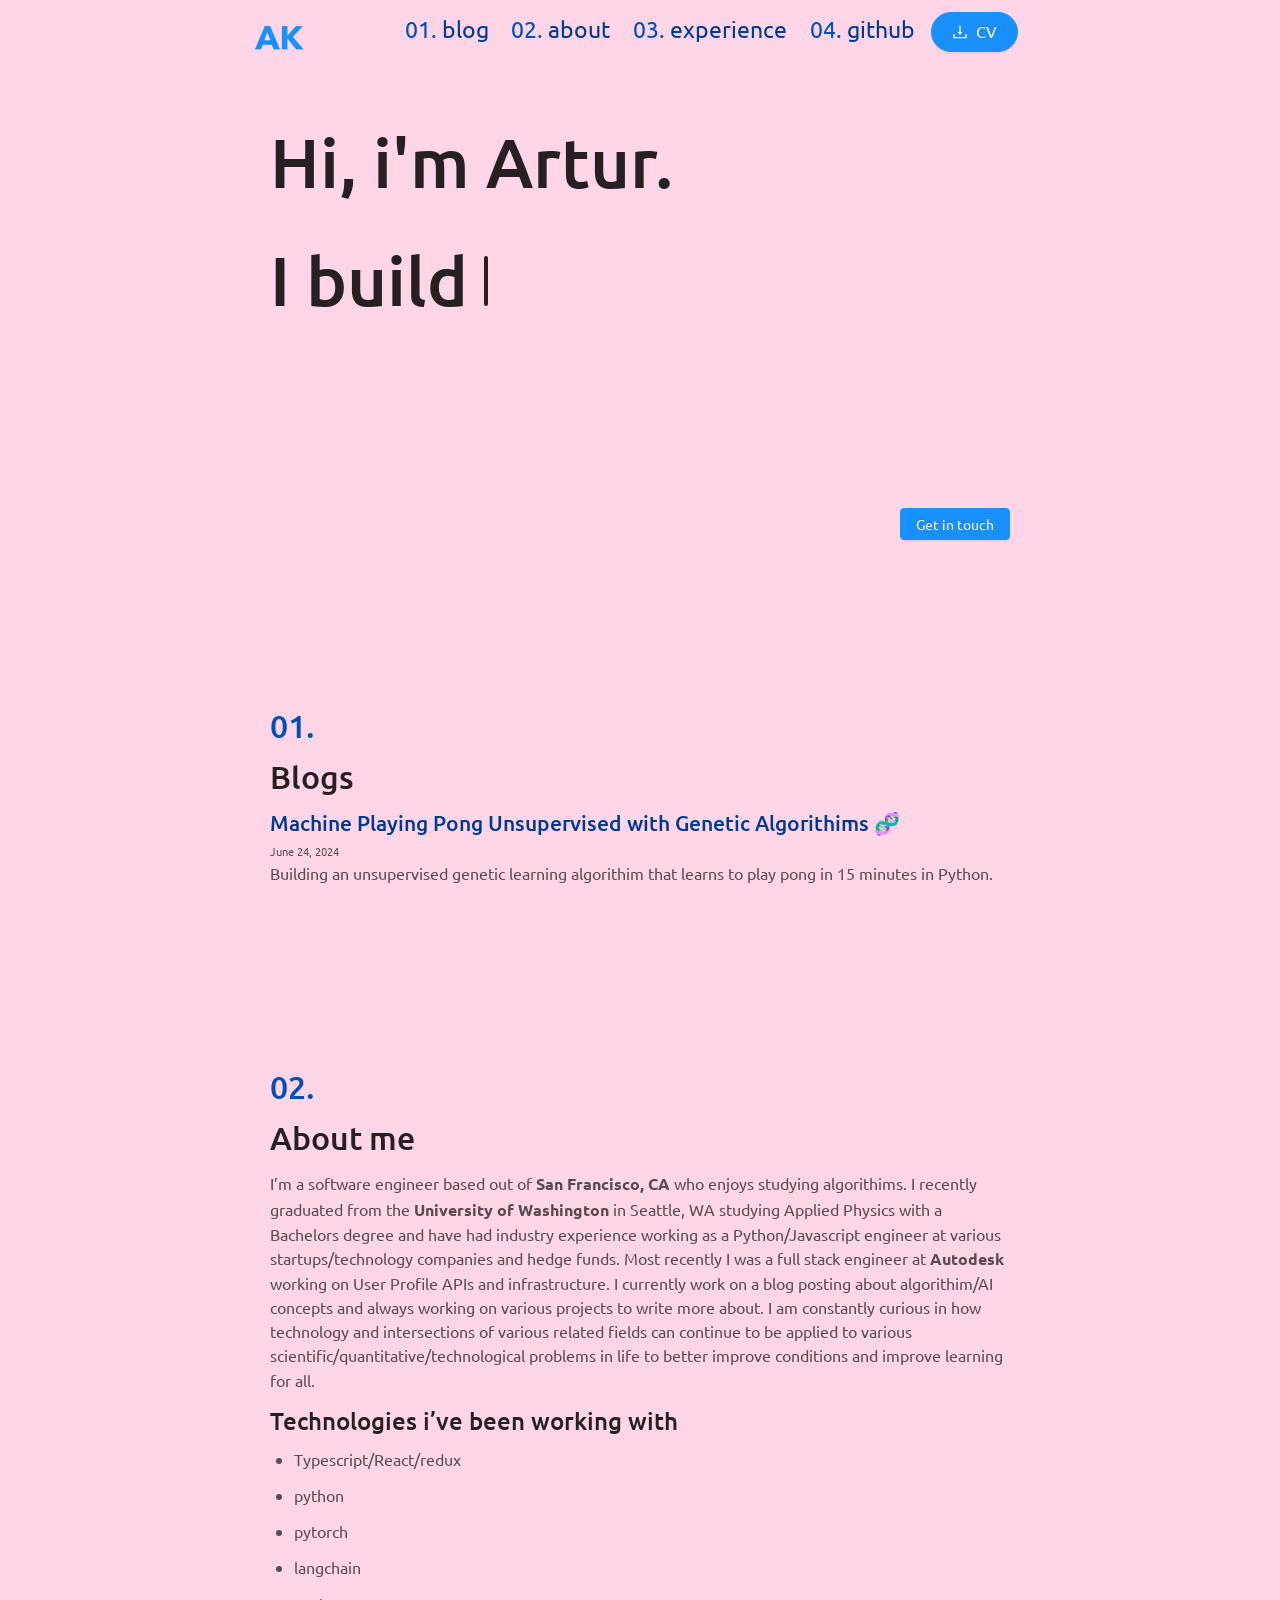
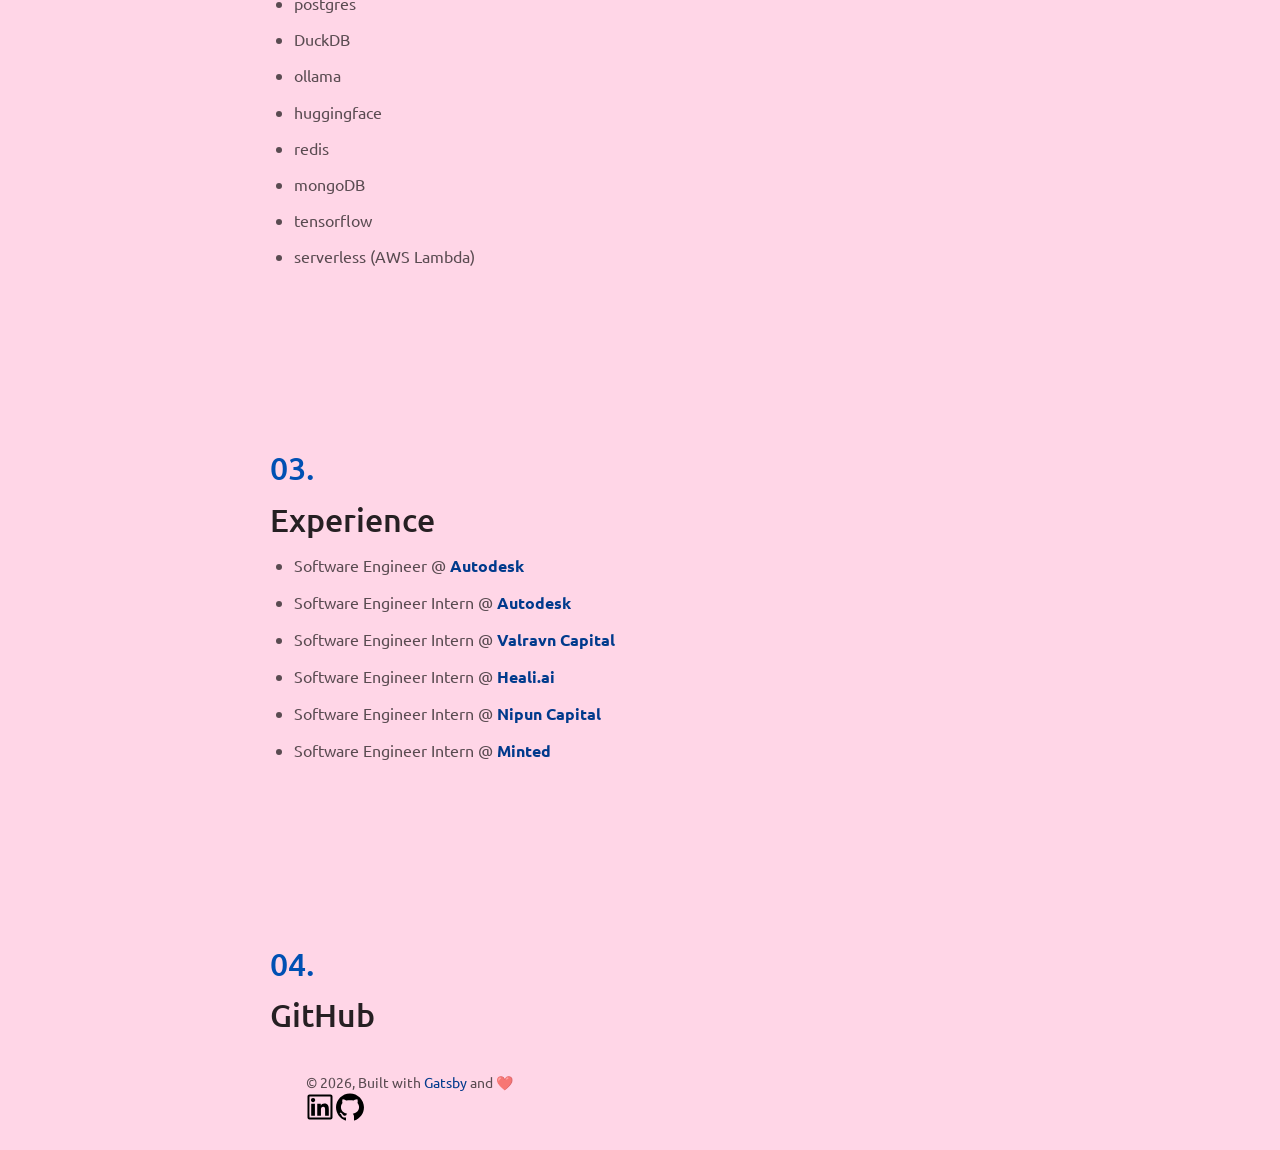
==== commit 3840e78f: "deployment" ====
--- a/index.html
+++ b/index.html
@@ -20,7 +20,7 @@
 /static/c8a4a6c6b2e6e2d38acef9e66dce0081/3b7ca/logo.png 2x" /><img loading="lazy" width="55" height="55" srcset="/static/c8a4a6c6b2e6e2d38acef9e66dce0081/eaa90/logo.png 1x,
 /static/c8a4a6c6b2e6e2d38acef9e66dce0081/4747d/logo.png 1.5x,
 /static/c8a4a6c6b2e6e2d38acef9e66dce0081/3b7ca/logo.png 2x" src="/static/c8a4a6c6b2e6e2d38acef9e66dce0081/eaa90/logo.png" alt="" style="position:absolute;top:0;left:0;opacity:1;width:100%;height:100%;object-fit:cover;object-position:center"/></picture></noscript></div></div><div class="ant-col"><div><i aria-label="icon: menu" tabindex="-1" class="anticon anticon-menu"><svg viewBox="64 64 896 896" focusable="false" class="" data-icon="menu" width="1em" height="1em" fill="currentColor" aria-hidden="true"><path d="M904 160H120c-4.4 0-8 3.6-8 8v64c0 4.4 3.6 8 8 8h784c4.4 0 8-3.6 8-8v-64c0-4.4-3.6-8-8-8zm0 624H120c-4.4 0-8 3.6-8 8v64c0 4.4 3.6 8 8 8h784c4.4 0 8-3.6 8-8v-64c0-4.4-3.6-8-8-8zm0-312H120c-4.4 0-8 3.6-8 8v64c0 4.4 3.6 8 8 8h784c4.4 0 8-3.6 8-8v-64c0-4.4-3.6-8-8-8z"></path></svg></i><div class=""><div tabindex="-1" class="ant-drawer ant-drawer-right"><div class="ant-drawer-mask"></div><div class="ant-drawer-content-wrapper" style="transform:translateX(100%);-ms-transform:translateX(100%);width:256px"><div class="ant-drawer-content"><div class="ant-drawer-wrapper-body"><div class="ant-drawer-body"><div class="ant-row-flex ant-row-flex-start" style="margin-top:1.5rem"><a style="font-size:1.41421rem;line-height:2.25rem" class="header-module--link--2PyOh"><span style="color:#0050b3">0<!-- -->1<!-- -->. </span>blog</a></div><div class="ant-row-flex ant-row-flex-start" style="margin-top:1.5rem"><a style="font-size:1.41421rem;line-height:2.25rem" class="header-module--link--2PyOh"><span style="color:#0050b3">0<!-- -->2<!-- -->. </span>about</a></div><div class="ant-row-flex ant-row-flex-start" style="margin-top:1.5rem"><a style="font-size:1.41421rem;line-height:2.25rem" class="header-module--link--2PyOh"><span style="color:#0050b3">0<!-- -->3<!-- -->. </span>experience</a></div><div class="ant-row-flex ant-row-flex-start" style="margin-top:1.5rem"><a style="font-size:1.41421rem;line-height:2.25rem" class="header-module--link--2PyOh"><span style="color:#0050b3">0<!-- -->4<!-- -->. </span>github</a></div><div class="ant-row-flex ant-row-flex-start" style="margin-top:1.5rem"><button type="button" class="ant-btn header-module--button--JbE9N ant-btn-primary ant-btn-round ant-btn-lg"><i aria-label="icon: download" class="anticon anticon-download"><svg viewBox="64 64 896 896" focusable="false" class="" data-icon="download" width="1em" height="1em" fill="currentColor" aria-hidden="true"><path d="M505.7 661a8 8 0 0 0 12.6 0l112-141.7c4.1-5.2.4-12.9-6.3-12.9h-74.1V168c0-4.4-3.6-8-8-8h-60c-4.4 0-8 3.6-8 8v338.3H400c-6.7 0-10.4 7.7-6.3 12.9l112 141.8zM878 626h-60c-4.4 0-8 3.6-8 8v154H214V634c0-4.4-3.6-8-8-8h-60c-4.4 0-8 3.6-8 8v198c0 17.7 14.3 32 32 32h684c17.7 0 32-14.3 32-32V634c0-4.4-3.6-8-8-8z"></path></svg></i><span>CV</span></button></div></div></div></div></div></div></div></div></div></div></header><section class="ant-layout" style="background:inherit"><main class="ant-layout-content" style="margin-top:4.5rem;margin-left:auto;margin-right:auto;max-width:48rem"><div class="ant-row-flex ant-row-flex-start"><div style="width:100%" class="ant-col"><div style="padding-top:3rem;width:100%" class="jumbotron-module--jumbotronMobile--3Qq__"><div class="ant-row"><h1 style="font-size:4.28709rem;line-height:5.25rem">Hi, i&#x27;m Artur.</h1></div><div class="ant-row" style="height:270px"><h1 id="element" style="font-size:4.28709rem;line-height:5.25rem">I build <span style="color:#0050b3">software.</span><span class="jumbotron-module--blinker--1SxqB"></span></h1></div><div class="ant-row-flex ant-row-flex-end"><a href="mailto:artkashpers@gmail.com" class="ant-btn ant-btn-primary"><span>Get in touch</span></a></div></div></div></div><div style="margin-top:10.5rem" class="jumbotron-module--jumbotronMobile--3Qq__"><div class="ant-row"><h1 style="color:#0050b3;margin-right:1.5rem">01.</h1></div><div class="ant-row"><h1>Blogs</h1><article><header><h3 style="margin-bottom:0.375rem"><a style="box-shadow:none" href="/blogs/genetic-blog">Machine Playing Pong Unsupervised with Genetic Algorithims 🧬</a></h3><small>June 24, 2024</small></header><section><p>Building an unsupervised genetic learning algorithim that learns to play pong in 15 minutes in Python.</p></section></article></div></div><div style="margin-top:10.5rem" class="jumbotron-module--jumbotronMobile--3Qq__"><div class="ant-row"><h1 style="color:#0050b3;margin-right:1.5rem">02.</h1></div><div class="ant-row"><section><h1>About me</h1>
-<p>I’m a software engineer based out of <strong>San Franciso, CA</strong> who enjoys studying algorithims. I recently graduated from the <strong>University of Washington</strong> in Seattle, WA studying Applied Physics with a Bachelors degree and have had industry experience working as a Python/Javascript engineer at various startups/technology companies and hedge funds. Most recently I was a full stack engineer at <strong>Autodesk</strong> working on User Profile APIs and infrastructure. I currently work on a blog posting about algorithim/AI concepts and always working on various projects to write more about. I am constantly curious in how technology and intersections of various related fields can continue to be applied to various scientific/quantitative/technological problems in life to better improve conditions and improve learning for all.</p>
+<p>I’m a software engineer based out of <strong>San Francisco, CA</strong> who enjoys studying algorithims. I recently graduated from the <strong>University of Washington</strong> in Seattle, WA studying Applied Physics with a Bachelors degree and have had industry experience working as a Python/Javascript engineer at various startups/technology companies and hedge funds. Most recently I was a full stack engineer at <strong>Autodesk</strong> working on User Profile APIs and infrastructure. I currently work on a blog posting about algorithim/AI concepts and always working on various projects to write more about. I am constantly curious in how technology and intersections of various related fields can continue to be applied to various scientific/quantitative/technological problems in life to better improve conditions and improve learning for all.</p>
 <h2>Technologies i’ve been working with</h2>
 <ul>
 <li>Typescript/React/redux</li>
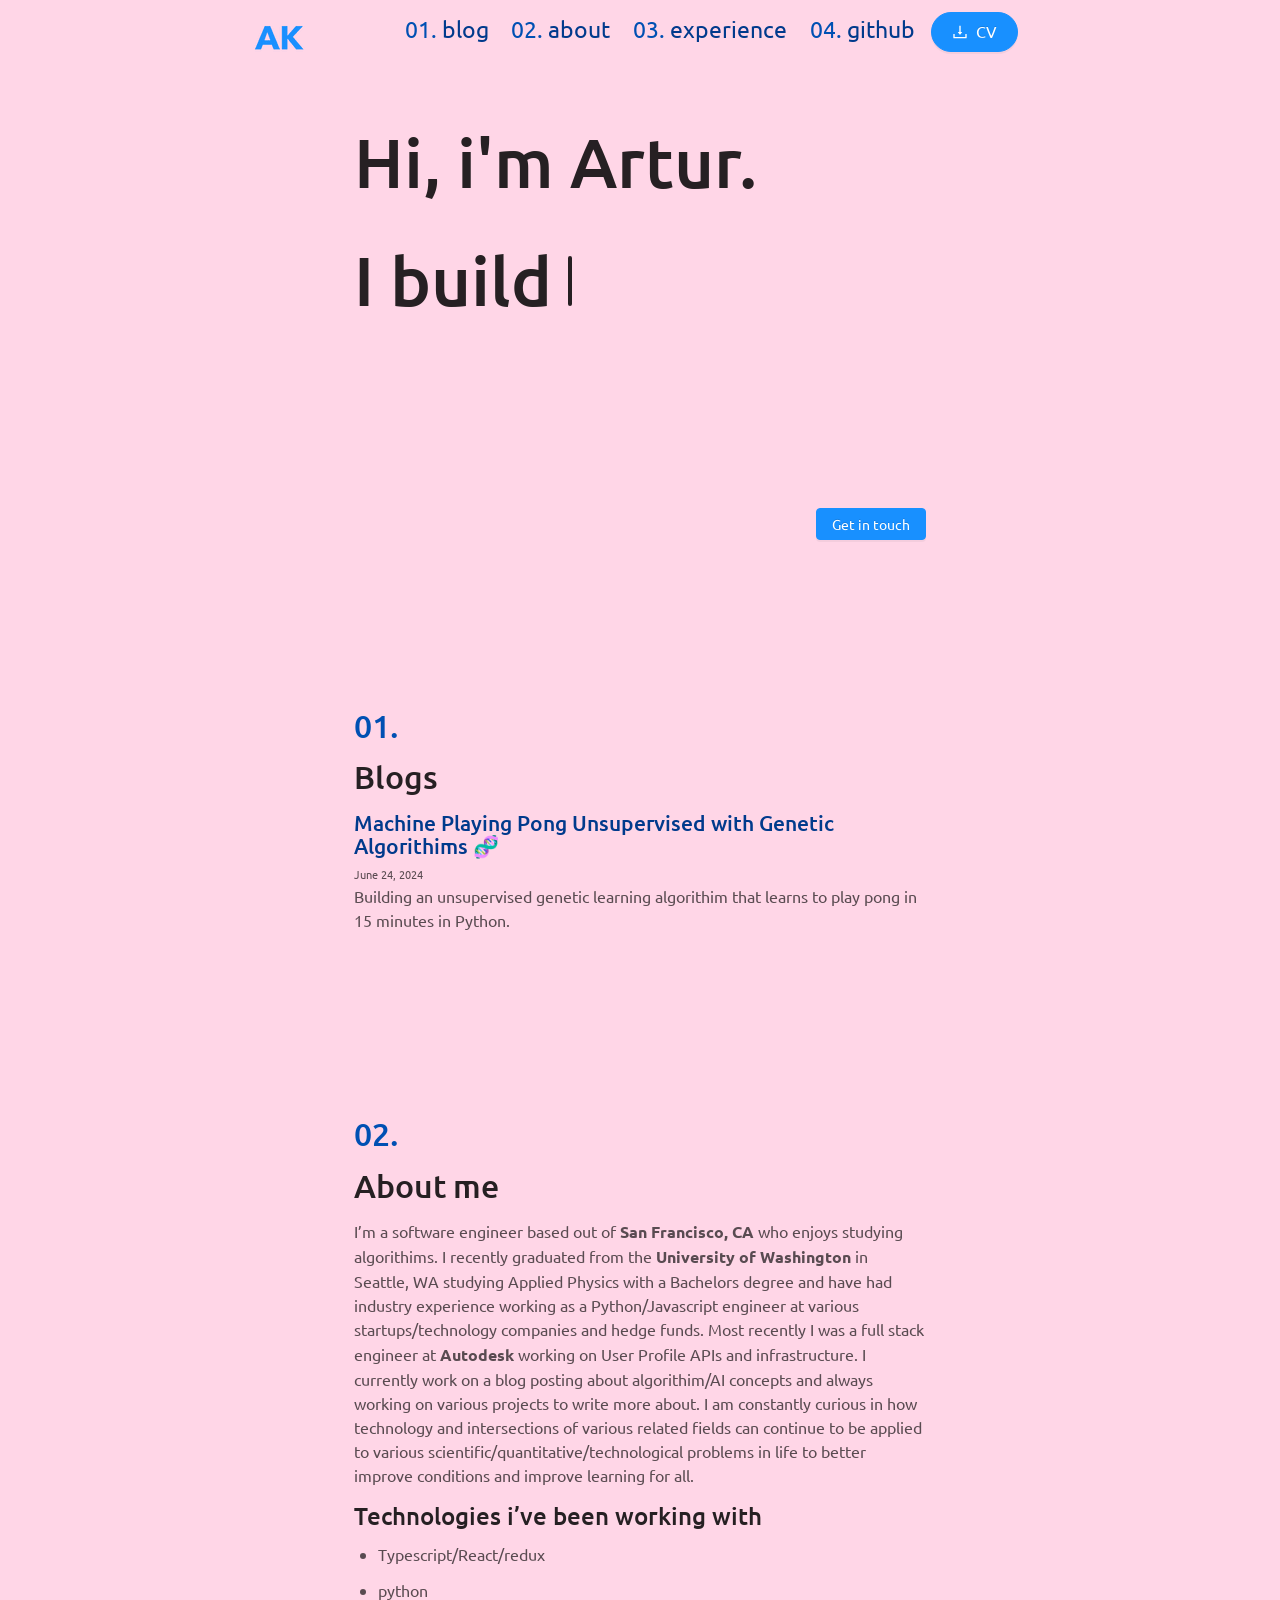
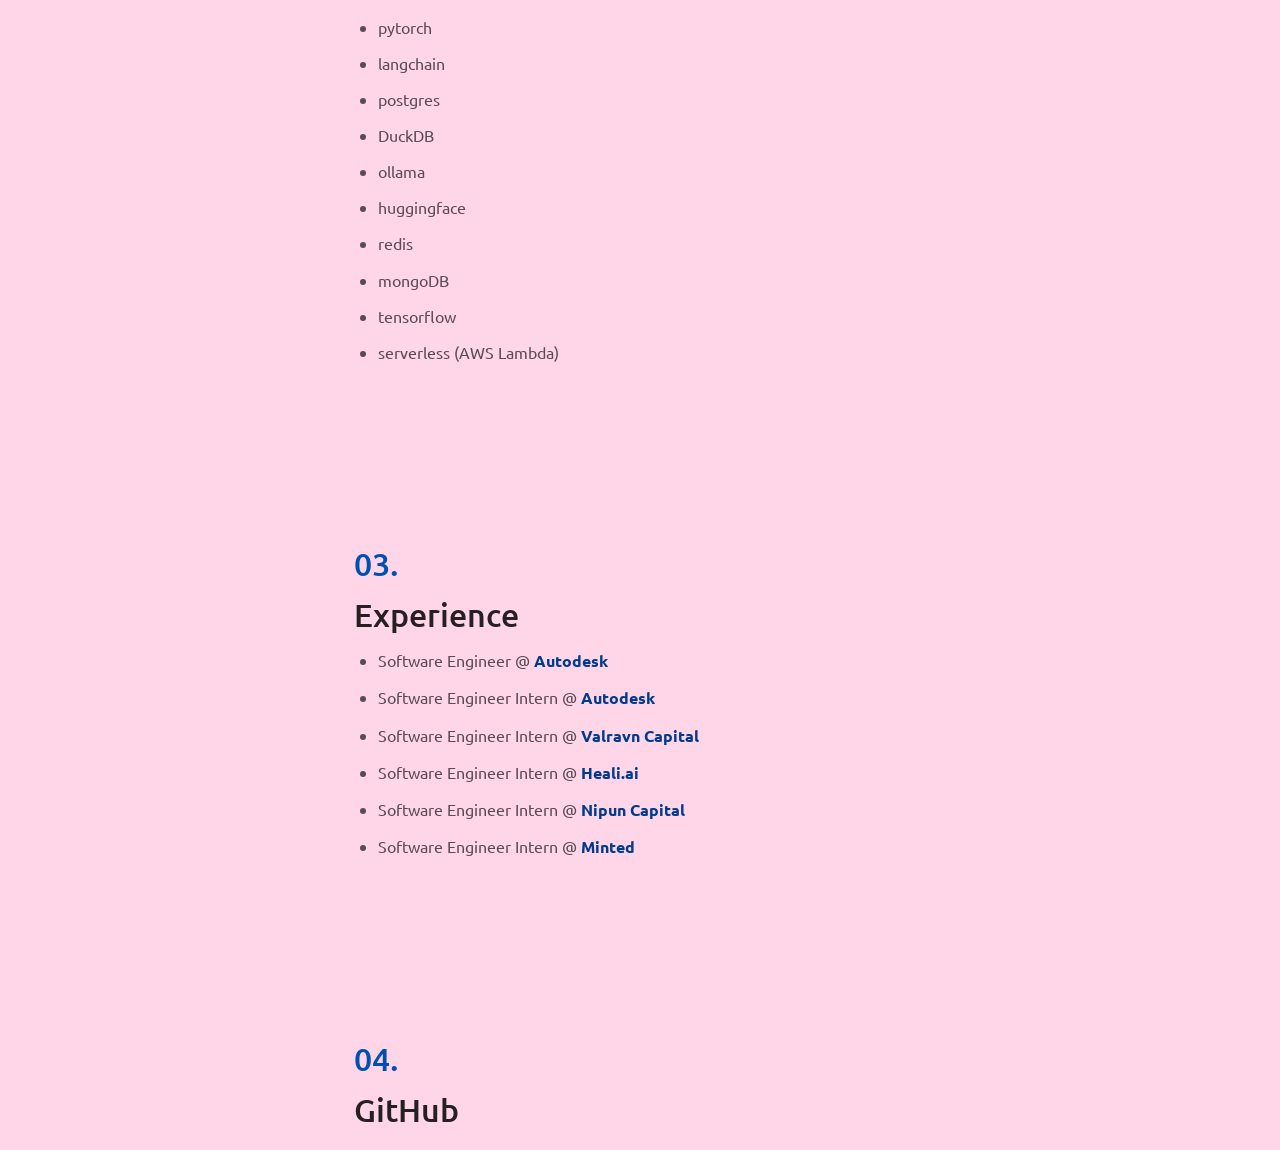
==== commit 31927454: "deployment" ====
--- a/index.html
+++ b/index.html
@@ -15,7 +15,7 @@
  * All rights reserved.
  *       
  */body,html{width:100%;height:100%}input::-ms-clear,input::-ms-reveal{display:none}*,:after,:before{box-sizing:border-box}html{font-family:sans-serif;line-height:1.15;-webkit-text-size-adjust:100%;-ms-text-size-adjust:100%;-ms-overflow-style:scrollbar;-webkit-tap-highlight-color:rgba(0,0,0,0)}@-ms-viewport{width:device-width}article,aside,dialog,figcaption,figure,footer,header,hgroup,main,nav,section{display:block}body{margin:0;color:rgba(0,0,0,.65);font-size:14px;font-family:-apple-system,BlinkMacSystemFont,Segoe UI,PingFang SC,Hiragino Sans GB,Microsoft YaHei,Helvetica Neue,Helvetica,Arial,sans-serif,Apple Color Emoji,Segoe UI Emoji,Segoe UI Symbol;font-variant:tabular-nums;line-height:1.5;background-color:#fff;font-feature-settings:"tnum"}[tabindex="-1"]:focus{outline:none!important}hr{box-sizing:content-box;height:0;overflow:visible}h1,h2,h3,h4,h5,h6{margin-top:0;margin-bottom:.5em;color:rgba(0,0,0,.85);font-weight:500}p{margin-top:0;margin-bottom:1em}abbr[data-original-title],abbr[title]{text-decoration:underline;-webkit-text-decoration:underline dotted;text-decoration:underline dotted;border-bottom:0;cursor:help}address{margin-bottom:1em;font-style:normal;line-height:inherit}input[type=number],input[type=password],input[type=text],textarea{-webkit-appearance:none}dl,ol,ul{margin-top:0;margin-bottom:1em}ol ol,ol ul,ul ol,ul ul{margin-bottom:0}dt{font-weight:500}dd{margin-bottom:.5em;margin-left:0}blockquote{margin:0 0 1em}dfn{font-style:italic}b,strong{font-weight:bolder}small{font-size:80%}sub,sup{position:relative;font-size:75%;line-height:0;vertical-align:baseline}sub{bottom:-.25em}sup{top:-.5em}a{color:#1890ff;text-decoration:none;background-color:transparent;outline:none;cursor:pointer;transition:color .3s;-webkit-text-decoration-skip:objects}a:hover{color:#40a9ff}a:active{color:#096dd9}a:active,a:hover{text-decoration:none;outline:0}a[disabled]{color:rgba(0,0,0,.25);cursor:not-allowed;pointer-events:none}code,kbd,pre,samp{font-size:1em;font-family:SFMono-Regular,Consolas,Liberation Mono,Menlo,Courier,monospace}pre{margin-top:0;margin-bottom:1em;overflow:auto}figure{margin:0 0 1em}img{vertical-align:middle;border-style:none}svg:not(:root){overflow:hidden}[role=button],a,area,button,input:not([type=range]),label,select,summary,textarea{touch-action:manipulation}table{border-collapse:collapse}caption{padding-top:.75em;padding-bottom:.3em;color:rgba(0,0,0,.45);text-align:left;caption-side:bottom}th{text-align:inherit}button,input,optgroup,select,textarea{margin:0;color:inherit;font-size:inherit;font-family:inherit;line-height:inherit}button,input{overflow:visible}button,select{text-transform:none}[type=reset],[type=submit],button,html [type=button]{-webkit-appearance:button}[type=button]::-moz-focus-inner,[type=reset]::-moz-focus-inner,[type=submit]::-moz-focus-inner,button::-moz-focus-inner{padding:0;border-style:none}input[type=checkbox],input[type=radio]{box-sizing:border-box;padding:0}input[type=date],input[type=datetime-local],input[type=month],input[type=time]{-webkit-appearance:listbox}textarea{overflow:auto;resize:vertical}fieldset{min-width:0;margin:0;padding:0;border:0}legend{display:block;width:100%;max-width:100%;margin-bottom:.5em;padding:0;color:inherit;font-size:1.5em;line-height:inherit;white-space:normal}progress{vertical-align:baseline}[type=number]::-webkit-inner-spin-button,[type=number]::-webkit-outer-spin-button{height:auto}[type=search]{outline-offset:-2px;-webkit-appearance:none}[type=search]::-webkit-search-cancel-button,[type=search]::-webkit-search-decoration{-webkit-appearance:none}::-webkit-file-upload-button{font:inherit;-webkit-appearance:button}output{display:inline-block}summary{display:list-item}template{display:none}[hidden]{display:none!important}mark{padding:.2em;background-color:#feffe6}::selection{color:#fff;background:#1890ff}.clearfix{zoom:1}.clearfix:after,.clearfix:before{display:table;content:""}.clearfix:after{clear:both}.anticon{display:inline-block;color:inherit;font-style:normal;line-height:0;text-align:center;text-transform:none;vertical-align:-.125em;text-rendering:optimizeLegibility;-webkit-font-smoothing:antialiased;-moz-osx-font-smoothing:grayscale}.anticon>*{line-height:1}.anticon svg{display:inline-block}.anticon:before{display:none}.anticon .anticon-icon{display:block}.anticon[tabindex]{cursor:pointer}.anticon-spin,.anticon-spin:before{display:inline-block;animation:loadingCircle 1s linear infinite}.fade-appear,.fade-enter,.fade-leave{animation-duration:.2s;animation-fill-mode:both;animation-play-state:paused}.fade-appear.fade-appear-active,.fade-enter.fade-enter-active{animation-name:antFadeIn;animation-play-state:running}.fade-leave.fade-leave-active{animation-name:antFadeOut;animation-play-state:running;pointer-events:none}.fade-appear,.fade-enter{opacity:0}.fade-appear,.fade-enter,.fade-leave{animation-timing-function:linear}@keyframes antFadeIn{0%{opacity:0}to{opacity:1}}@keyframes antFadeOut{0%{opacity:1}to{opacity:0}}.move-up-appear,.move-up-enter,.move-up-leave{animation-duration:.2s;animation-fill-mode:both;animation-play-state:paused}.move-up-appear.move-up-appear-active,.move-up-enter.move-up-enter-active{animation-name:antMoveUpIn;animation-play-state:running}.move-up-leave.move-up-leave-active{animation-name:antMoveUpOut;animation-play-state:running;pointer-events:none}.move-up-appear,.move-up-enter{opacity:0;animation-timing-function:cubic-bezier(.08,.82,.17,1)}.move-up-leave{animation-timing-function:cubic-bezier(.6,.04,.98,.34)}.move-down-appear,.move-down-enter,.move-down-leave{animation-duration:.2s;animation-fill-mode:both;animation-play-state:paused}.move-down-appear.move-down-appear-active,.move-down-enter.move-down-enter-active{animation-name:antMoveDownIn;animation-play-state:running}.move-down-leave.move-down-leave-active{animation-name:antMoveDownOut;animation-play-state:running;pointer-events:none}.move-down-appear,.move-down-enter{opacity:0;animation-timing-function:cubic-bezier(.08,.82,.17,1)}.move-down-leave{animation-timing-function:cubic-bezier(.6,.04,.98,.34)}.move-left-appear,.move-left-enter,.move-left-leave{animation-duration:.2s;animation-fill-mode:both;animation-play-state:paused}.move-left-appear.move-left-appear-active,.move-left-enter.move-left-enter-active{animation-name:antMoveLeftIn;animation-play-state:running}.move-left-leave.move-left-leave-active{animation-name:antMoveLeftOut;animation-play-state:running;pointer-events:none}.move-left-appear,.move-left-enter{opacity:0;animation-timing-function:cubic-bezier(.08,.82,.17,1)}.move-left-leave{animation-timing-function:cubic-bezier(.6,.04,.98,.34)}.move-right-appear,.move-right-enter,.move-right-leave{animation-duration:.2s;animation-fill-mode:both;animation-play-state:paused}.move-right-appear.move-right-appear-active,.move-right-enter.move-right-enter-active{animation-name:antMoveRightIn;animation-play-state:running}.move-right-leave.move-right-leave-active{animation-name:antMoveRightOut;animation-play-state:running;pointer-events:none}.move-right-appear,.move-right-enter{opacity:0;animation-timing-function:cubic-bezier(.08,.82,.17,1)}.move-right-leave{animation-timing-function:cubic-bezier(.6,.04,.98,.34)}@keyframes antMoveDownIn{0%{transform:translateY(100%);transform-origin:0 0;opacity:0}to{transform:translateY(0);transform-origin:0 0;opacity:1}}@keyframes antMoveDownOut{0%{transform:translateY(0);transform-origin:0 0;opacity:1}to{transform:translateY(100%);transform-origin:0 0;opacity:0}}@keyframes antMoveLeftIn{0%{transform:translateX(-100%);transform-origin:0 0;opacity:0}to{transform:translateX(0);transform-origin:0 0;opacity:1}}@keyframes antMoveLeftOut{0%{transform:translateX(0);transform-origin:0 0;opacity:1}to{transform:translateX(-100%);transform-origin:0 0;opacity:0}}@keyframes antMoveRightIn{0%{transform:translateX(100%);transform-origin:0 0;opacity:0}to{transform:translateX(0);transform-origin:0 0;opacity:1}}@keyframes antMoveRightOut{0%{transform:translateX(0);transform-origin:0 0;opacity:1}to{transform:translateX(100%);transform-origin:0 0;opacity:0}}@keyframes antMoveUpIn{0%{transform:translateY(-100%);transform-origin:0 0;opacity:0}to{transform:translateY(0);transform-origin:0 0;opacity:1}}@keyframes antMoveUpOut{0%{transform:translateY(0);transform-origin:0 0;opacity:1}to{transform:translateY(-100%);transform-origin:0 0;opacity:0}}@keyframes loadingCircle{to{transform:rotate(1turn)}}[ant-click-animating-without-extra-node=true],[ant-click-animating=true]{position:relative}html{--antd-wave-shadow-color:#1890ff}.ant-click-animating-node,[ant-click-animating-without-extra-node=true]:after{position:absolute;top:0;right:0;bottom:0;left:0;display:block;border-radius:inherit;box-shadow:0 0 0 0 #1890ff;box-shadow:0 0 0 0 var(--antd-wave-shadow-color);opacity:.2;animation:fadeEffect 2s cubic-bezier(.08,.82,.17,1),waveEffect .4s cubic-bezier(.08,.82,.17,1);animation-fill-mode:forwards;content:"";pointer-events:none}@keyframes waveEffect{to{box-shadow:0 0 0 #1890ff;box-shadow:0 0 0 6px var(--antd-wave-shadow-color)}}@keyframes fadeEffect{to{opacity:0}}.slide-up-appear,.slide-up-enter,.slide-up-leave{animation-duration:.2s;animation-fill-mode:both;animation-play-state:paused}.slide-up-appear.slide-up-appear-active,.slide-up-enter.slide-up-enter-active{animation-name:antSlideUpIn;animation-play-state:running}.slide-up-leave.slide-up-leave-active{animation-name:antSlideUpOut;animation-play-state:running;pointer-events:none}.slide-up-appear,.slide-up-enter{opacity:0;animation-timing-function:cubic-bezier(.23,1,.32,1)}.slide-up-leave{animation-timing-function:cubic-bezier(.755,.05,.855,.06)}.slide-down-appear,.slide-down-enter,.slide-down-leave{animation-duration:.2s;animation-fill-mode:both;animation-play-state:paused}.slide-down-appear.slide-down-appear-active,.slide-down-enter.slide-down-enter-active{animation-name:antSlideDownIn;animation-play-state:running}.slide-down-leave.slide-down-leave-active{animation-name:antSlideDownOut;animation-play-state:running;pointer-events:none}.slide-down-appear,.slide-down-enter{opacity:0;animation-timing-function:cubic-bezier(.23,1,.32,1)}.slide-down-leave{animation-timing-function:cubic-bezier(.755,.05,.855,.06)}.slide-left-appear,.slide-left-enter,.slide-left-leave{animation-duration:.2s;animation-fill-mode:both;animation-play-state:paused}.slide-left-appear.slide-left-appear-active,.slide-left-enter.slide-left-enter-active{animation-name:antSlideLeftIn;animation-play-state:running}.slide-left-leave.slide-left-leave-active{animation-name:antSlideLeftOut;animation-play-state:running;pointer-events:none}.slide-left-appear,.slide-left-enter{opacity:0;animation-timing-function:cubic-bezier(.23,1,.32,1)}.slide-left-leave{animation-timing-function:cubic-bezier(.755,.05,.855,.06)}.slide-right-appear,.slide-right-enter,.slide-right-leave{animation-duration:.2s;animation-fill-mode:both;animation-play-state:paused}.slide-right-appear.slide-right-appear-active,.slide-right-enter.slide-right-enter-active{animation-name:antSlideRightIn;animation-play-state:running}.slide-right-leave.slide-right-leave-active{animation-name:antSlideRightOut;animation-play-state:running;pointer-events:none}.slide-right-appear,.slide-right-enter{opacity:0;animation-timing-function:cubic-bezier(.23,1,.32,1)}.slide-right-leave{animation-timing-function:cubic-bezier(.755,.05,.855,.06)}@keyframes antSlideUpIn{0%{transform:scaleY(.8);transform-origin:0 0;opacity:0}to{transform:scaleY(1);transform-origin:0 0;opacity:1}}@keyframes antSlideUpOut{0%{transform:scaleY(1);transform-origin:0 0;opacity:1}to{transform:scaleY(.8);transform-origin:0 0;opacity:0}}@keyframes antSlideDownIn{0%{transform:scaleY(.8);transform-origin:100% 100%;opacity:0}to{transform:scaleY(1);transform-origin:100% 100%;opacity:1}}@keyframes antSlideDownOut{0%{transform:scaleY(1);transform-origin:100% 100%;opacity:1}to{transform:scaleY(.8);transform-origin:100% 100%;opacity:0}}@keyframes antSlideLeftIn{0%{transform:scaleX(.8);transform-origin:0 0;opacity:0}to{transform:scaleX(1);transform-origin:0 0;opacity:1}}@keyframes antSlideLeftOut{0%{transform:scaleX(1);transform-origin:0 0;opacity:1}to{transform:scaleX(.8);transform-origin:0 0;opacity:0}}@keyframes antSlideRightIn{0%{transform:scaleX(.8);transform-origin:100% 0;opacity:0}to{transform:scaleX(1);transform-origin:100% 0;opacity:1}}@keyframes antSlideRightOut{0%{transform:scaleX(1);transform-origin:100% 0;opacity:1}to{transform:scaleX(.8);transform-origin:100% 0;opacity:0}}.swing-appear,.swing-enter{animation-duration:.2s;animation-fill-mode:both;animation-play-state:paused}.swing-appear.swing-appear-active,.swing-enter.swing-enter-active{animation-name:antSwingIn;animation-play-state:running}@keyframes antSwingIn{0%,to{transform:translateX(0)}20%{transform:translateX(-10px)}40%{transform:translateX(10px)}60%{transform:translateX(-5px)}80%{transform:translateX(5px)}}.zoom-appear,.zoom-enter,.zoom-leave{animation-duration:.2s;animation-fill-mode:both;animation-play-state:paused}.zoom-appear.zoom-appear-active,.zoom-enter.zoom-enter-active{animation-name:antZoomIn;animation-play-state:running}.zoom-leave.zoom-leave-active{animation-name:antZoomOut;animation-play-state:running;pointer-events:none}.zoom-appear,.zoom-enter{transform:scale(0);opacity:0;animation-timing-function:cubic-bezier(.08,.82,.17,1)}.zoom-leave{animation-timing-function:cubic-bezier(.78,.14,.15,.86)}.zoom-big-appear,.zoom-big-enter,.zoom-big-leave{animation-duration:.2s;animation-fill-mode:both;animation-play-state:paused}.zoom-big-appear.zoom-big-appear-active,.zoom-big-enter.zoom-big-enter-active{animation-name:antZoomBigIn;animation-play-state:running}.zoom-big-leave.zoom-big-leave-active{animation-name:antZoomBigOut;animation-play-state:running;pointer-events:none}.zoom-big-appear,.zoom-big-enter{transform:scale(0);opacity:0;animation-timing-function:cubic-bezier(.08,.82,.17,1)}.zoom-big-leave{animation-timing-function:cubic-bezier(.78,.14,.15,.86)}.zoom-big-fast-appear,.zoom-big-fast-enter,.zoom-big-fast-leave{animation-duration:.1s;animation-fill-mode:both;animation-play-state:paused}.zoom-big-fast-appear.zoom-big-fast-appear-active,.zoom-big-fast-enter.zoom-big-fast-enter-active{animation-name:antZoomBigIn;animation-play-state:running}.zoom-big-fast-leave.zoom-big-fast-leave-active{animation-name:antZoomBigOut;animation-play-state:running;pointer-events:none}.zoom-big-fast-appear,.zoom-big-fast-enter{transform:scale(0);opacity:0;animation-timing-function:cubic-bezier(.08,.82,.17,1)}.zoom-big-fast-leave{animation-timing-function:cubic-bezier(.78,.14,.15,.86)}.zoom-up-appear,.zoom-up-enter,.zoom-up-leave{animation-duration:.2s;animation-fill-mode:both;animation-play-state:paused}.zoom-up-appear.zoom-up-appear-active,.zoom-up-enter.zoom-up-enter-active{animation-name:antZoomUpIn;animation-play-state:running}.zoom-up-leave.zoom-up-leave-active{animation-name:antZoomUpOut;animation-play-state:running;pointer-events:none}.zoom-up-appear,.zoom-up-enter{transform:scale(0);opacity:0;animation-timing-function:cubic-bezier(.08,.82,.17,1)}.zoom-up-leave{animation-timing-function:cubic-bezier(.78,.14,.15,.86)}.zoom-down-appear,.zoom-down-enter,.zoom-down-leave{animation-duration:.2s;animation-fill-mode:both;animation-play-state:paused}.zoom-down-appear.zoom-down-appear-active,.zoom-down-enter.zoom-down-enter-active{animation-name:antZoomDownIn;animation-play-state:running}.zoom-down-leave.zoom-down-leave-active{animation-name:antZoomDownOut;animation-play-state:running;pointer-events:none}.zoom-down-appear,.zoom-down-enter{transform:scale(0);opacity:0;animation-timing-function:cubic-bezier(.08,.82,.17,1)}.zoom-down-leave{animation-timing-function:cubic-bezier(.78,.14,.15,.86)}.zoom-left-appear,.zoom-left-enter,.zoom-left-leave{animation-duration:.2s;animation-fill-mode:both;animation-play-state:paused}.zoom-left-appear.zoom-left-appear-active,.zoom-left-enter.zoom-left-enter-active{animation-name:antZoomLeftIn;animation-play-state:running}.zoom-left-leave.zoom-left-leave-active{animation-name:antZoomLeftOut;animation-play-state:running;pointer-events:none}.zoom-left-appear,.zoom-left-enter{transform:scale(0);opacity:0;animation-timing-function:cubic-bezier(.08,.82,.17,1)}.zoom-left-leave{animation-timing-function:cubic-bezier(.78,.14,.15,.86)}.zoom-right-appear,.zoom-right-enter,.zoom-right-leave{animation-duration:.2s;animation-fill-mode:both;animation-play-state:paused}.zoom-right-appear.zoom-right-appear-active,.zoom-right-enter.zoom-right-enter-active{animation-name:antZoomRightIn;animation-play-state:running}.zoom-right-leave.zoom-right-leave-active{animation-name:antZoomRightOut;animation-play-state:running;pointer-events:none}.zoom-right-appear,.zoom-right-enter{transform:scale(0);opacity:0;animation-timing-function:cubic-bezier(.08,.82,.17,1)}.zoom-right-leave{animation-timing-function:cubic-bezier(.78,.14,.15,.86)}@keyframes antZoomIn{0%{transform:scale(.2);opacity:0}to{transform:scale(1);opacity:1}}@keyframes antZoomOut{0%{transform:scale(1)}to{transform:scale(.2);opacity:0}}@keyframes antZoomBigIn{0%{transform:scale(.8);opacity:0}to{transform:scale(1);opacity:1}}@keyframes antZoomBigOut{0%{transform:scale(1)}to{transform:scale(.8);opacity:0}}@keyframes antZoomUpIn{0%{transform:scale(.8);transform-origin:50% 0;opacity:0}to{transform:scale(1);transform-origin:50% 0}}@keyframes antZoomUpOut{0%{transform:scale(1);transform-origin:50% 0}to{transform:scale(.8);transform-origin:50% 0;opacity:0}}@keyframes antZoomLeftIn{0%{transform:scale(.8);transform-origin:0 50%;opacity:0}to{transform:scale(1);transform-origin:0 50%}}@keyframes antZoomLeftOut{0%{transform:scale(1);transform-origin:0 50%}to{transform:scale(.8);transform-origin:0 50%;opacity:0}}@keyframes antZoomRightIn{0%{transform:scale(.8);transform-origin:100% 50%;opacity:0}to{transform:scale(1);transform-origin:100% 50%}}@keyframes antZoomRightOut{0%{transform:scale(1);transform-origin:100% 50%}to{transform:scale(.8);transform-origin:100% 50%;opacity:0}}@keyframes antZoomDownIn{0%{transform:scale(.8);transform-origin:50% 100%;opacity:0}to{transform:scale(1);transform-origin:50% 100%}}@keyframes antZoomDownOut{0%{transform:scale(1);transform-origin:50% 100%}to{transform:scale(.8);transform-origin:50% 100%;opacity:0}}.ant-motion-collapse-legacy{overflow:hidden}.ant-motion-collapse,.ant-motion-collapse-legacy-active{transition:height .15s cubic-bezier(.645,.045,.355,1),opacity .15s cubic-bezier(.645,.045,.355,1)!important}.ant-motion-collapse{overflow:hidden}.ant-affix{position:fixed;z-index:10}.ant-alert{box-sizing:border-box;margin:0;color:rgba(0,0,0,.65);font-size:14px;font-variant:tabular-nums;line-height:1.5;list-style:none;font-feature-settings:"tnum";position:relative;padding:8px 15px 8px 37px;word-wrap:break-word;border-radius:4px}.ant-alert.ant-alert-no-icon{padding:8px 15px}.ant-alert.ant-alert-closable{padding-right:30px}.ant-alert-icon{position:absolute;top:11.5px;left:16px}.ant-alert-description{display:none;font-size:14px;line-height:22px}.ant-alert-success{background-color:#f6ffed;border:1px solid #b7eb8f}.ant-alert-success .ant-alert-icon{color:#52c41a}.ant-alert-info{background-color:#e6f7ff;border:1px solid #91d5ff}.ant-alert-info .ant-alert-icon{color:#1890ff}.ant-alert-warning{background-color:#fffbe6;border:1px solid #ffe58f}.ant-alert-warning .ant-alert-icon{color:#faad14}.ant-alert-error{background-color:#fff1f0;border:1px solid #ffa39e}.ant-alert-error .ant-alert-icon{color:#f5222d}.ant-alert-close-icon{position:absolute;top:8px;right:16px;padding:0;overflow:hidden;font-size:12px;line-height:22px;background-color:transparent;border:none;outline:none;cursor:pointer}.ant-alert-close-icon .anticon-close{color:rgba(0,0,0,.45);transition:color .3s}.ant-alert-close-icon .anticon-close:hover{color:rgba(0,0,0,.75)}.ant-alert-close-text{color:rgba(0,0,0,.45);transition:color .3s}.ant-alert-close-text:hover{color:rgba(0,0,0,.75)}.ant-alert-with-description{position:relative;padding:15px 15px 15px 64px;color:rgba(0,0,0,.65);line-height:1.5;border-radius:4px}.ant-alert-with-description.ant-alert-no-icon{padding:15px}.ant-alert-with-description .ant-alert-icon{position:absolute;top:16px;left:24px;font-size:24px}.ant-alert-with-description .ant-alert-close-icon{position:absolute;top:16px;right:16px;font-size:14px;cursor:pointer}.ant-alert-with-description .ant-alert-message{display:block;margin-bottom:4px;color:rgba(0,0,0,.85);font-size:16px}.ant-alert-message{color:rgba(0,0,0,.85)}.ant-alert-with-description .ant-alert-description{display:block}.ant-alert.ant-alert-closing{height:0!important;margin:0;padding-top:0;padding-bottom:0;transform-origin:50% 0;transition:all .3s cubic-bezier(.78,.14,.15,.86)}.ant-alert-slide-up-leave{animation:antAlertSlideUpOut .3s cubic-bezier(.78,.14,.15,.86);animation-fill-mode:both}.ant-alert-banner{margin-bottom:0;border:0;border-radius:0}@keyframes antAlertSlideUpIn{0%{transform:scaleY(0);transform-origin:0 0;opacity:0}to{transform:scaleY(1);transform-origin:0 0;opacity:1}}@keyframes antAlertSlideUpOut{0%{transform:scaleY(1);transform-origin:0 0;opacity:1}to{transform:scaleY(0);transform-origin:0 0;opacity:0}}.ant-anchor{box-sizing:border-box;margin:0;color:rgba(0,0,0,.65);font-size:14px;font-variant:tabular-nums;line-height:1.5;list-style:none;font-feature-settings:"tnum";position:relative;padding:0 0 0 2px}.ant-anchor-wrapper{margin-left:-4px;padding-left:4px;overflow:auto;background-color:#fff}.ant-anchor-ink{position:absolute;top:0;left:0;height:100%}.ant-anchor-ink:before{position:relative;display:block;width:2px;height:100%;margin:0 auto;background-color:#e8e8e8;content:" "}.ant-anchor-ink-ball{position:absolute;left:50%;display:none;width:8px;height:8px;background-color:#fff;border:2px solid #1890ff;border-radius:8px;transform:translateX(-50%);transition:top .3s ease-in-out}.ant-anchor-ink-ball.visible{display:inline-block}.ant-anchor.fixed .ant-anchor-ink .ant-anchor-ink-ball{display:none}.ant-anchor-link{padding:7px 0 7px 16px;line-height:1.143}.ant-anchor-link-title{position:relative;display:block;margin-bottom:6px;overflow:hidden;color:rgba(0,0,0,.65);white-space:nowrap;text-overflow:ellipsis;transition:all .3s}.ant-anchor-link-title:only-child{margin-bottom:0}.ant-anchor-link-active>.ant-anchor-link-title{color:#1890ff}.ant-anchor-link .ant-anchor-link{padding-top:5px;padding-bottom:5px}.ant-select-auto-complete{box-sizing:border-box;margin:0;padding:0;color:rgba(0,0,0,.65);font-size:14px;font-variant:tabular-nums;line-height:1.5;list-style:none;font-feature-settings:"tnum"}.ant-select-auto-complete.ant-select .ant-select-selection{border:0;box-shadow:none}.ant-select-auto-complete.ant-select .ant-select-selection__rendered{height:100%;margin-right:0;margin-left:0;line-height:32px}.ant-select-auto-complete.ant-select .ant-select-selection__placeholder{margin-right:12px;margin-left:12px}.ant-select-auto-complete.ant-select .ant-select-selection--single{height:auto}.ant-select-auto-complete.ant-select .ant-select-search--inline{position:static;float:left}.ant-select-auto-complete.ant-select-allow-clear .ant-select-selection:hover .ant-select-selection__rendered{margin-right:0!important}.ant-select-auto-complete.ant-select .ant-input{height:32px;line-height:1.5;background:transparent;border-width:1px}.ant-select-auto-complete.ant-select .ant-input:focus,.ant-select-auto-complete.ant-select .ant-input:hover{border-color:#40a9ff;border-right-width:1px!important}.ant-select-auto-complete.ant-select .ant-input[disabled]{color:rgba(0,0,0,.25);background-color:#f5f5f5;cursor:not-allowed;opacity:1;background-color:transparent}.ant-select-auto-complete.ant-select .ant-input[disabled]:hover{border-color:#d9d9d9;border-right-width:1px!important}.ant-select-auto-complete.ant-select-lg .ant-select-selection__rendered{line-height:40px}.ant-select-auto-complete.ant-select-lg .ant-input{height:40px;padding-top:6px;padding-bottom:6px}.ant-select-auto-complete.ant-select-sm .ant-select-selection__rendered{line-height:24px}.ant-select-auto-complete.ant-select-sm .ant-input{height:24px;padding-top:1px;padding-bottom:1px}.ant-input-group>.ant-select-auto-complete .ant-select-search__field.ant-input-affix-wrapper{display:inline;float:none}.ant-select{box-sizing:border-box;color:rgba(0,0,0,.65);font-size:14px;font-variant:tabular-nums;line-height:1.5;font-feature-settings:"tnum";position:relative;display:inline-block;outline:0}.ant-select,.ant-select ol,.ant-select ul{margin:0;padding:0;list-style:none}.ant-select>ul>li>a{padding:0;background-color:#fff}.ant-select-arrow{display:inline-block;color:inherit;font-style:normal;line-height:0;text-align:center;text-transform:none;vertical-align:-.125em;text-rendering:optimizeLegibility;-webkit-font-smoothing:antialiased;-moz-osx-font-smoothing:grayscale;position:absolute;top:50%;right:11px;margin-top:-6px;color:rgba(0,0,0,.25);font-size:12px;line-height:1;transform-origin:50% 50%}.ant-select-arrow>*{line-height:1}.ant-select-arrow svg{display:inline-block}.ant-select-arrow:before{display:none}.ant-select-arrow .ant-select-arrow-icon{display:block}.ant-select-arrow .ant-select-arrow-icon svg{transition:transform .3s}.ant-select-selection{display:block;box-sizing:border-box;background-color:#fff;border:1px solid #d9d9d9;border-top:1.02px solid #d9d9d9;border-radius:4px;outline:none;transition:all .3s cubic-bezier(.645,.045,.355,1);-webkit-user-select:none;-ms-user-select:none;user-select:none}.ant-select-selection:hover{border-color:#40a9ff;border-right-width:1px!important}.ant-select-focused .ant-select-selection,.ant-select-selection:active,.ant-select-selection:focus{border-color:#40a9ff;border-right-width:1px!important;outline:0;box-shadow:0 0 0 2px rgba(24,144,255,.2)}.ant-select-selection__clear{position:absolute;top:50%;right:11px;z-index:1;display:inline-block;width:12px;height:12px;margin-top:-6px;color:rgba(0,0,0,.25);font-size:12px;font-style:normal;line-height:12px;text-align:center;text-transform:none;background:#fff;cursor:pointer;opacity:0;transition:color .3s ease,opacity .15s ease;text-rendering:auto}.ant-select-selection__clear:before{display:block}.ant-select-selection__clear:hover{color:rgba(0,0,0,.45)}.ant-select-selection:hover .ant-select-selection__clear{opacity:1}.ant-select-selection-selected-value{float:left;max-width:100%;overflow:hidden;white-space:nowrap;text-overflow:ellipsis}.ant-select-no-arrow .ant-select-selection-selected-value{padding-right:0}.ant-select-disabled{color:rgba(0,0,0,.25)}.ant-select-disabled .ant-select-selection{background:#f5f5f5;cursor:not-allowed}.ant-select-disabled .ant-select-selection:active,.ant-select-disabled .ant-select-selection:focus,.ant-select-disabled .ant-select-selection:hover{border-color:#d9d9d9;box-shadow:none}.ant-select-disabled .ant-select-selection__clear{display:none;visibility:hidden;pointer-events:none}.ant-select-disabled .ant-select-selection--multiple .ant-select-selection__choice{padding-right:10px;color:rgba(0,0,0,.33);background:#f5f5f5}.ant-select-disabled .ant-select-selection--multiple .ant-select-selection__choice__remove{display:none}.ant-select-selection--single{position:relative;height:32px;cursor:pointer}.ant-select-selection--single .ant-select-selection__rendered{margin-right:24px}.ant-select-no-arrow .ant-select-selection__rendered{margin-right:11px}.ant-select-selection__rendered{position:relative;display:block;margin-right:11px;margin-left:11px;line-height:30px}.ant-select-selection__rendered:after{display:inline-block;width:0;visibility:hidden;content:".";pointer-events:none}.ant-select-lg{font-size:16px}.ant-select-lg .ant-select-selection--single{height:40px}.ant-select-lg .ant-select-selection__rendered{line-height:38px}.ant-select-lg .ant-select-selection--multiple{min-height:40px}.ant-select-lg .ant-select-selection--multiple .ant-select-selection__rendered li{height:32px;line-height:32px}.ant-select-lg .ant-select-selection--multiple .ant-select-arrow,.ant-select-lg .ant-select-selection--multiple .ant-select-selection__clear{top:20px}.ant-select-sm .ant-select-selection--single{height:24px}.ant-select-sm .ant-select-selection__rendered{margin-left:7px;line-height:22px}.ant-select-sm .ant-select-selection--multiple{min-height:24px}.ant-select-sm .ant-select-selection--multiple .ant-select-selection__rendered li{height:16px;line-height:14px}.ant-select-sm .ant-select-selection--multiple .ant-select-arrow,.ant-select-sm .ant-select-selection--multiple .ant-select-selection__clear{top:12px}.ant-select-sm .ant-select-arrow,.ant-select-sm .ant-select-selection__clear{right:8px}.ant-select-disabled .ant-select-selection__choice__remove{color:rgba(0,0,0,.25);cursor:default}.ant-select-disabled .ant-select-selection__choice__remove:hover{color:rgba(0,0,0,.25)}.ant-select-search__field__wrap{position:relative;display:inline-block}.ant-select-search__field__placeholder,.ant-select-selection__placeholder{position:absolute;top:50%;right:9px;left:0;max-width:100%;height:20px;margin-top:-10px;overflow:hidden;color:#bfbfbf;line-height:20px;white-space:nowrap;text-align:left;text-overflow:ellipsis}.ant-select-search__field__placeholder{left:12px}.ant-select-search__field__mirror{position:absolute;top:0;left:0;white-space:pre;opacity:0;pointer-events:none}.ant-select-search--inline{position:absolute;width:100%;height:100%}.ant-select-search--inline .ant-select-search__field__wrap{width:100%;height:100%}.ant-select-search--inline .ant-select-search__field{width:100%;height:100%;font-size:100%;line-height:1;background:transparent;border-width:0;border-radius:4px;outline:0}.ant-select-search--inline>i{float:right}.ant-select-selection--multiple{min-height:32px;padding-bottom:3px;cursor:text;zoom:1}.ant-select-selection--multiple:after,.ant-select-selection--multiple:before{display:table;content:""}.ant-select-selection--multiple:after{clear:both}.ant-select-selection--multiple .ant-select-search--inline{position:static;float:left;width:auto;max-width:100%;padding:0}.ant-select-selection--multiple .ant-select-search--inline .ant-select-search__field{width:.75em;max-width:100%;padding:1px}.ant-select-selection--multiple .ant-select-selection__rendered{height:auto;margin-bottom:-3px;margin-left:5px}.ant-select-selection--multiple .ant-select-selection__placeholder{margin-left:6px}.ant-select-selection--multiple .ant-select-selection__rendered>ul>li,.ant-select-selection--multiple>ul>li{height:24px;margin-top:3px;line-height:22px}.ant-select-selection--multiple .ant-select-selection__choice{position:relative;float:left;max-width:99%;margin-right:4px;padding:0 20px 0 10px;overflow:hidden;color:rgba(0,0,0,.65);background-color:#fafafa;border:1px solid #e8e8e8;border-radius:2px;cursor:default;transition:padding .3s cubic-bezier(.645,.045,.355,1)}.ant-select-selection--multiple .ant-select-selection__choice__disabled{padding:0 10px}.ant-select-selection--multiple .ant-select-selection__choice__content{display:inline-block;max-width:100%;overflow:hidden;white-space:nowrap;text-overflow:ellipsis;transition:margin .3s cubic-bezier(.645,.045,.355,1)}.ant-select-selection--multiple .ant-select-selection__choice__remove{color:inherit;font-style:normal;line-height:0;text-align:center;text-transform:none;vertical-align:-.125em;text-rendering:optimizeLegibility;-webkit-font-smoothing:antialiased;-moz-osx-font-smoothing:grayscale;position:absolute;right:4px;color:rgba(0,0,0,.45);font-weight:700;line-height:inherit;cursor:pointer;transition:all .3s;display:inline-block;font-size:12px;font-size:10px\9;transform:scale(.83333333) rotate(0deg)}.ant-select-selection--multiple .ant-select-selection__choice__remove>*{line-height:1}.ant-select-selection--multiple .ant-select-selection__choice__remove svg{display:inline-block}.ant-select-selection--multiple .ant-select-selection__choice__remove:before{display:none}.ant-select-selection--multiple .ant-select-selection__choice__remove .ant-select-selection--multiple .ant-select-selection__choice__remove-icon{display:block}:root .ant-select-selection--multiple .ant-select-selection__choice__remove{font-size:12px}.ant-select-selection--multiple .ant-select-selection__choice__remove:hover{color:rgba(0,0,0,.75)}.ant-select-selection--multiple .ant-select-arrow,.ant-select-selection--multiple .ant-select-selection__clear{top:16px}.ant-select-allow-clear .ant-select-selection--multiple .ant-select-selection__rendered,.ant-select-show-arrow .ant-select-selection--multiple .ant-select-selection__rendered{margin-right:20px}.ant-select-open .ant-select-arrow-icon svg{transform:rotate(180deg)}.ant-select-open .ant-select-selection{border-color:#40a9ff;border-right-width:1px!important;outline:0;box-shadow:0 0 0 2px rgba(24,144,255,.2)}.ant-select-combobox .ant-select-arrow{display:none}.ant-select-combobox .ant-select-search--inline{float:none;width:100%;height:100%}.ant-select-combobox .ant-select-search__field__wrap{width:100%;height:100%}.ant-select-combobox .ant-select-search__field{position:relative;z-index:1;width:100%;height:100%;box-shadow:none;transition:all .3s cubic-bezier(.645,.045,.355,1),height 0s}.ant-select-combobox.ant-select-allow-clear .ant-select-selection:hover .ant-select-selection__rendered,.ant-select-combobox.ant-select-show-arrow .ant-select-selection:hover .ant-select-selection__rendered{margin-right:20px}.ant-select-dropdown{margin:0;padding:0;color:rgba(0,0,0,.65);font-variant:tabular-nums;line-height:1.5;list-style:none;font-feature-settings:"tnum";position:absolute;top:-9999px;left:-9999px;z-index:1050;box-sizing:border-box;font-size:14px;font-variant:normal;background-color:#fff;border-radius:4px;outline:none;box-shadow:0 2px 8px rgba(0,0,0,.15)}.ant-select-dropdown.slide-up-appear.slide-up-appear-active.ant-select-dropdown-placement-bottomLeft,.ant-select-dropdown.slide-up-enter.slide-up-enter-active.ant-select-dropdown-placement-bottomLeft{animation-name:antSlideUpIn}.ant-select-dropdown.slide-up-appear.slide-up-appear-active.ant-select-dropdown-placement-topLeft,.ant-select-dropdown.slide-up-enter.slide-up-enter-active.ant-select-dropdown-placement-topLeft{animation-name:antSlideDownIn}.ant-select-dropdown.slide-up-leave.slide-up-leave-active.ant-select-dropdown-placement-bottomLeft{animation-name:antSlideUpOut}.ant-select-dropdown.slide-up-leave.slide-up-leave-active.ant-select-dropdown-placement-topLeft{animation-name:antSlideDownOut}.ant-select-dropdown-hidden{display:none}.ant-select-dropdown-menu{max-height:250px;margin-bottom:0;padding:4px 0;overflow:auto;list-style:none;outline:none}.ant-select-dropdown-menu-item-group-list{margin:0;padding:0}.ant-select-dropdown-menu-item-group-list>.ant-select-dropdown-menu-item{padding-left:20px}.ant-select-dropdown-menu-item-group-title{height:32px;padding:0 12px;color:rgba(0,0,0,.45);font-size:12px;line-height:32px}.ant-select-dropdown-menu-item-group-list .ant-select-dropdown-menu-item:first-child:not(:last-child),.ant-select-dropdown-menu-item-group:not(:last-child) .ant-select-dropdown-menu-item-group-list .ant-select-dropdown-menu-item:last-child{border-radius:0}.ant-select-dropdown-menu-item{position:relative;display:block;padding:5px 12px;overflow:hidden;color:rgba(0,0,0,.65);font-weight:400;font-size:14px;line-height:22px;white-space:nowrap;text-overflow:ellipsis;cursor:pointer;transition:background .3s ease}.ant-select-dropdown-menu-item:hover:not(.ant-select-dropdown-menu-item-disabled){background-color:#e6f7ff}.ant-select-dropdown-menu-item-selected{color:rgba(0,0,0,.65);font-weight:600;background-color:#fafafa}.ant-select-dropdown-menu-item-disabled,.ant-select-dropdown-menu-item-disabled:hover{color:rgba(0,0,0,.25);cursor:not-allowed}.ant-select-dropdown-menu-item-active:not(.ant-select-dropdown-menu-item-disabled){background-color:#e6f7ff}.ant-select-dropdown-menu-item-divider{height:1px;margin:1px 0;overflow:hidden;line-height:0;background-color:#e8e8e8}.ant-select-dropdown.ant-select-dropdown--multiple .ant-select-dropdown-menu-item{padding-right:32px}.ant-select-dropdown.ant-select-dropdown--multiple .ant-select-dropdown-menu-item .ant-select-selected-icon{position:absolute;top:50%;right:12px;color:transparent;font-weight:700;font-size:12px;text-shadow:0 .1px 0,.1px 0 0,0 -.1px 0,-.1px 0;transform:translateY(-50%);transition:all .2s}.ant-select-dropdown.ant-select-dropdown--multiple .ant-select-dropdown-menu-item:hover .ant-select-selected-icon{color:rgba(0,0,0,.87)}.ant-select-dropdown.ant-select-dropdown--multiple .ant-select-dropdown-menu-item-disabled .ant-select-selected-icon{display:none}.ant-select-dropdown.ant-select-dropdown--multiple .ant-select-dropdown-menu-item-selected .ant-select-selected-icon,.ant-select-dropdown.ant-select-dropdown--multiple .ant-select-dropdown-menu-item-selected:hover .ant-select-selected-icon{display:inline-block;color:#1890ff}.ant-select-dropdown--empty.ant-select-dropdown--multiple .ant-select-dropdown-menu-item{padding-right:12px}.ant-select-dropdown-container-open .ant-select-dropdown,.ant-select-dropdown-open .ant-select-dropdown{display:block}.ant-empty{margin:0 8px;font-size:14px;line-height:22px;text-align:center}.ant-empty-image{height:100px;margin-bottom:8px}.ant-empty-image img{height:100%}.ant-empty-image svg{height:100%;margin:auto}.ant-empty-description{margin:0}.ant-empty-footer{margin-top:16px}.ant-empty-normal{margin:32px 0;color:rgba(0,0,0,.25)}.ant-empty-normal .ant-empty-image{height:40px}.ant-empty-small{margin:8px 0;color:rgba(0,0,0,.25)}.ant-empty-small .ant-empty-image{height:35px}.ant-input{box-sizing:border-box;margin:0;font-variant:tabular-nums;list-style:none;font-feature-settings:"tnum";position:relative;display:inline-block;width:100%;height:32px;padding:4px 11px;color:rgba(0,0,0,.65);font-size:14px;line-height:1.5;background-color:#fff;background-image:none;border:1px solid #d9d9d9;border-radius:4px;transition:all .3s}.ant-input::-moz-placeholder{color:#bfbfbf;opacity:1}.ant-input:-ms-input-placeholder{color:#bfbfbf}.ant-input::-webkit-input-placeholder{color:#bfbfbf}.ant-input:-ms-input-placeholder{text-overflow:ellipsis}.ant-input:placeholder-shown{text-overflow:ellipsis}.ant-input:focus,.ant-input:hover{border-color:#40a9ff;border-right-width:1px!important}.ant-input:focus{outline:0;box-shadow:0 0 0 2px rgba(24,144,255,.2)}.ant-input-disabled{color:rgba(0,0,0,.25);background-color:#f5f5f5;cursor:not-allowed;opacity:1}.ant-input-disabled:hover{border-color:#d9d9d9;border-right-width:1px!important}.ant-input[disabled]{color:rgba(0,0,0,.25);background-color:#f5f5f5;cursor:not-allowed;opacity:1}.ant-input[disabled]:hover{border-color:#d9d9d9;border-right-width:1px!important}textarea.ant-input{max-width:100%;height:auto;min-height:32px;line-height:1.5;vertical-align:bottom;transition:all .3s,height 0s}.ant-input-lg{height:40px;padding:6px 11px;font-size:16px}.ant-input-sm{height:24px;padding:1px 7px}.ant-input-group{box-sizing:border-box;margin:0;padding:0;color:rgba(0,0,0,.65);font-size:14px;font-variant:tabular-nums;line-height:1.5;list-style:none;font-feature-settings:"tnum";position:relative;display:table;width:100%;border-collapse:separate;border-spacing:0}.ant-input-group[class*=col-]{float:none;padding-right:0;padding-left:0}.ant-input-group>[class*=col-]{padding-right:8px}.ant-input-group>[class*=col-]:last-child{padding-right:0}.ant-input-group-addon,.ant-input-group-wrap,.ant-input-group>.ant-input{display:table-cell}.ant-input-group-addon:not(:first-child):not(:last-child),.ant-input-group-wrap:not(:first-child):not(:last-child),.ant-input-group>.ant-input:not(:first-child):not(:last-child){border-radius:0}.ant-input-group-addon,.ant-input-group-wrap{width:1px;white-space:nowrap;vertical-align:middle}.ant-input-group-wrap>*{display:block!important}.ant-input-group .ant-input{float:left;width:100%;margin-bottom:0;text-align:inherit}.ant-input-group .ant-input:focus,.ant-input-group .ant-input:hover{z-index:1;border-right-width:1px}.ant-input-group-addon{position:relative;padding:0 11px;color:rgba(0,0,0,.65);font-weight:400;font-size:14px;text-align:center;background-color:#fafafa;border:1px solid #d9d9d9;border-radius:4px;transition:all .3s}.ant-input-group-addon .ant-select{margin:-5px -11px}.ant-input-group-addon .ant-select .ant-select-selection{margin:-1px;background-color:inherit;border:1px solid transparent;box-shadow:none}.ant-input-group-addon .ant-select-focused .ant-select-selection,.ant-input-group-addon .ant-select-open .ant-select-selection{color:#1890ff}.ant-input-group-addon>i:only-child:after{position:absolute;top:0;right:0;bottom:0;left:0;content:""}.ant-input-group-addon:first-child,.ant-input-group-addon:first-child .ant-select .ant-select-selection,.ant-input-group>.ant-input:first-child,.ant-input-group>.ant-input:first-child .ant-select .ant-select-selection{border-top-right-radius:0;border-bottom-right-radius:0}.ant-input-group>.ant-input-affix-wrapper:not(:first-child) .ant-input{border-top-left-radius:0;border-bottom-left-radius:0}.ant-input-group>.ant-input-affix-wrapper:not(:last-child) .ant-input{border-top-right-radius:0;border-bottom-right-radius:0}.ant-input-group-addon:first-child{border-right:0}.ant-input-group-addon:last-child{border-left:0}.ant-input-group-addon:last-child,.ant-input-group-addon:last-child .ant-select .ant-select-selection,.ant-input-group>.ant-input:last-child,.ant-input-group>.ant-input:last-child .ant-select .ant-select-selection{border-top-left-radius:0;border-bottom-left-radius:0}.ant-input-group-lg .ant-input,.ant-input-group-lg>.ant-input-group-addon{height:40px;padding:6px 11px;font-size:16px}.ant-input-group-sm .ant-input,.ant-input-group-sm>.ant-input-group-addon{height:24px;padding:1px 7px}.ant-input-group-lg .ant-select-selection--single{height:40px}.ant-input-group-sm .ant-select-selection--single{height:24px}.ant-input-group .ant-input-affix-wrapper{display:table-cell;float:left;width:100%}.ant-input-group.ant-input-group-compact{display:block;zoom:1}.ant-input-group.ant-input-group-compact:after,.ant-input-group.ant-input-group-compact:before{display:table;content:""}.ant-input-group.ant-input-group-compact:after{clear:both}.ant-input-group.ant-input-group-compact-addon:not(:first-child):not(:last-child),.ant-input-group.ant-input-group-compact-wrap:not(:first-child):not(:last-child),.ant-input-group.ant-input-group-compact>.ant-input:not(:first-child):not(:last-child){border-right-width:1px}.ant-input-group.ant-input-group-compact-addon:not(:first-child):not(:last-child):focus,.ant-input-group.ant-input-group-compact-addon:not(:first-child):not(:last-child):hover,.ant-input-group.ant-input-group-compact-wrap:not(:first-child):not(:last-child):focus,.ant-input-group.ant-input-group-compact-wrap:not(:first-child):not(:last-child):hover,.ant-input-group.ant-input-group-compact>.ant-input:not(:first-child):not(:last-child):focus,.ant-input-group.ant-input-group-compact>.ant-input:not(:first-child):not(:last-child):hover{z-index:1}.ant-input-group.ant-input-group-compact>*{display:inline-block;float:none;vertical-align:top;border-radius:0}.ant-input-group.ant-input-group-compact>:not(:last-child){margin-right:-1px;border-right-width:1px}.ant-input-group.ant-input-group-compact .ant-input{float:none}.ant-input-group.ant-input-group-compact>.ant-calendar-picker .ant-input,.ant-input-group.ant-input-group-compact>.ant-cascader-picker .ant-input,.ant-input-group.ant-input-group-compact>.ant-input-group-wrapper .ant-input,.ant-input-group.ant-input-group-compact>.ant-mention-wrapper .ant-mention-editor,.ant-input-group.ant-input-group-compact>.ant-select-auto-complete .ant-input,.ant-input-group.ant-input-group-compact>.ant-select>.ant-select-selection,.ant-input-group.ant-input-group-compact>.ant-time-picker .ant-time-picker-input{border-right-width:1px;border-radius:0}.ant-input-group.ant-input-group-compact>.ant-calendar-picker .ant-input:focus,.ant-input-group.ant-input-group-compact>.ant-calendar-picker .ant-input:hover,.ant-input-group.ant-input-group-compact>.ant-cascader-picker .ant-input:focus,.ant-input-group.ant-input-group-compact>.ant-cascader-picker .ant-input:hover,.ant-input-group.ant-input-group-compact>.ant-input-group-wrapper .ant-input:focus,.ant-input-group.ant-input-group-compact>.ant-input-group-wrapper .ant-input:hover,.ant-input-group.ant-input-group-compact>.ant-mention-wrapper .ant-mention-editor:focus,.ant-input-group.ant-input-group-compact>.ant-mention-wrapper .ant-mention-editor:hover,.ant-input-group.ant-input-group-compact>.ant-select-auto-complete .ant-input:focus,.ant-input-group.ant-input-group-compact>.ant-select-auto-complete .ant-input:hover,.ant-input-group.ant-input-group-compact>.ant-select>.ant-select-selection:focus,.ant-input-group.ant-input-group-compact>.ant-select>.ant-select-selection:hover,.ant-input-group.ant-input-group-compact>.ant-time-picker .ant-time-picker-input:focus,.ant-input-group.ant-input-group-compact>.ant-time-picker .ant-time-picker-input:hover{z-index:1}.ant-input-group.ant-input-group-compact>.ant-calendar-picker:first-child .ant-input,.ant-input-group.ant-input-group-compact>.ant-cascader-picker:first-child .ant-input,.ant-input-group.ant-input-group-compact>.ant-mention-wrapper:first-child .ant-mention-editor,.ant-input-group.ant-input-group-compact>.ant-select-auto-complete:first-child .ant-input,.ant-input-group.ant-input-group-compact>.ant-select:first-child>.ant-select-selection,.ant-input-group.ant-input-group-compact>.ant-time-picker:first-child .ant-time-picker-input,.ant-input-group.ant-input-group-compact>:first-child{border-top-left-radius:4px;border-bottom-left-radius:4px}.ant-input-group.ant-input-group-compact>.ant-calendar-picker:last-child .ant-input,.ant-input-group.ant-input-group-compact>.ant-cascader-picker-focused:last-child .ant-input,.ant-input-group.ant-input-group-compact>.ant-cascader-picker:last-child .ant-input,.ant-input-group.ant-input-group-compact>.ant-mention-wrapper:last-child .ant-mention-editor,.ant-input-group.ant-input-group-compact>.ant-select-auto-complete:last-child .ant-input,.ant-input-group.ant-input-group-compact>.ant-select:last-child>.ant-select-selection,.ant-input-group.ant-input-group-compact>.ant-time-picker:last-child .ant-time-picker-input,.ant-input-group.ant-input-group-compact>:last-child{border-right-width:1px;border-top-right-radius:4px;border-bottom-right-radius:4px}.ant-input-group.ant-input-group-compact>.ant-select-auto-complete .ant-input{vertical-align:top}.ant-input-group-wrapper{display:inline-block;width:100%;text-align:start;vertical-align:top}.ant-input-affix-wrapper{box-sizing:border-box;margin:0;padding:0;color:rgba(0,0,0,.65);font-size:14px;font-variant:tabular-nums;line-height:1.5;list-style:none;font-feature-settings:"tnum";position:relative;display:inline-block;width:100%;text-align:start}.ant-input-affix-wrapper:hover .ant-input:not(.ant-input-disabled){border-color:#40a9ff;border-right-width:1px!important}.ant-input-affix-wrapper .ant-input{position:relative;text-align:inherit}.ant-input-affix-wrapper .ant-input-prefix,.ant-input-affix-wrapper .ant-input-suffix{position:absolute;top:50%;z-index:2;display:flex;align-items:center;color:rgba(0,0,0,.65);line-height:0;transform:translateY(-50%)}.ant-input-affix-wrapper .ant-input-prefix :not(.anticon),.ant-input-affix-wrapper .ant-input-suffix :not(.anticon){line-height:1.5}.ant-input-affix-wrapper .ant-input-disabled~.ant-input-suffix .anticon{color:rgba(0,0,0,.25);cursor:not-allowed}.ant-input-affix-wrapper .ant-input-prefix{left:12px}.ant-input-affix-wrapper .ant-input-suffix{right:12px}.ant-input-affix-wrapper .ant-input:not(:first-child){padding-left:30px}.ant-input-affix-wrapper .ant-input:not(:last-child){padding-right:30px}.ant-input-affix-wrapper.ant-input-affix-wrapper-input-with-clear-btn .ant-input:not(:last-child){padding-right:49px}.ant-input-affix-wrapper.ant-input-affix-wrapper-textarea-with-clear-btn .ant-input{padding-right:22px}.ant-input-affix-wrapper .ant-input{min-height:100%}.ant-input-password-icon{color:rgba(0,0,0,.45);cursor:pointer;transition:all .3s}.ant-input-password-icon:hover{color:#333}.ant-input-clear-icon{color:rgba(0,0,0,.25);font-size:12px;cursor:pointer;transition:color .3s;vertical-align:0}.ant-input-clear-icon:hover{color:rgba(0,0,0,.45)}.ant-input-clear-icon:active{color:rgba(0,0,0,.65)}.ant-input-clear-icon+i{margin-left:6px}.ant-input-textarea-clear-icon{color:rgba(0,0,0,.25);font-size:12px;cursor:pointer;transition:color .3s;position:absolute;top:0;right:0;margin:8px 8px 0 0}.ant-input-textarea-clear-icon:hover{color:rgba(0,0,0,.45)}.ant-input-textarea-clear-icon:active{color:rgba(0,0,0,.65)}.ant-input-textarea-clear-icon+i{margin-left:6px}.ant-input-search-icon{color:rgba(0,0,0,.45);cursor:pointer;transition:all .3s}.ant-input-search-icon:hover{color:rgba(0,0,0,.8)}.ant-input-search-enter-button input{border-right:0}.ant-input-search-enter-button+.ant-input-group-addon,.ant-input-search-enter-button input+.ant-input-group-addon{padding:0;border:0}.ant-input-search-enter-button+.ant-input-group-addon .ant-input-search-button,.ant-input-search-enter-button input+.ant-input-group-addon .ant-input-search-button{border-top-left-radius:0;border-bottom-left-radius:0}.ant-btn{line-height:1.499;position:relative;display:inline-block;font-weight:400;white-space:nowrap;text-align:center;background-image:none;box-shadow:0 2px 0 rgba(0,0,0,.015);cursor:pointer;transition:all .3s cubic-bezier(.645,.045,.355,1);-webkit-user-select:none;-ms-user-select:none;user-select:none;touch-action:manipulation;height:32px;padding:0 15px;font-size:14px;border-radius:4px;color:rgba(0,0,0,.65);background-color:#fff;border:1px solid #d9d9d9}.ant-btn>.anticon{line-height:1}.ant-btn,.ant-btn:active,.ant-btn:focus{outline:0}.ant-btn:not([disabled]):hover{text-decoration:none}.ant-btn:not([disabled]):active{outline:0;box-shadow:none}.ant-btn.disabled,.ant-btn[disabled]{cursor:not-allowed}.ant-btn.disabled>*,.ant-btn[disabled]>*{pointer-events:none}.ant-btn-lg{height:40px;padding:0 15px;font-size:16px;border-radius:4px}.ant-btn-sm{height:24px;padding:0 7px;font-size:14px;border-radius:4px}.ant-btn>a:only-child{color:currentColor}.ant-btn>a:only-child:after{position:absolute;top:0;right:0;bottom:0;left:0;background:transparent;content:""}.ant-btn:focus,.ant-btn:hover{color:#40a9ff;background-color:#fff;border-color:#40a9ff}.ant-btn:focus>a:only-child,.ant-btn:hover>a:only-child{color:currentColor}.ant-btn:focus>a:only-child:after,.ant-btn:hover>a:only-child:after{position:absolute;top:0;right:0;bottom:0;left:0;background:transparent;content:""}.ant-btn.active,.ant-btn:active{color:#096dd9;background-color:#fff;border-color:#096dd9}.ant-btn.active>a:only-child,.ant-btn:active>a:only-child{color:currentColor}.ant-btn.active>a:only-child:after,.ant-btn:active>a:only-child:after{position:absolute;top:0;right:0;bottom:0;left:0;background:transparent;content:""}.ant-btn-disabled,.ant-btn-disabled.active,.ant-btn-disabled:active,.ant-btn-disabled:focus,.ant-btn-disabled:hover,.ant-btn.disabled,.ant-btn.disabled.active,.ant-btn.disabled:active,.ant-btn.disabled:focus,.ant-btn.disabled:hover,.ant-btn[disabled],.ant-btn[disabled].active,.ant-btn[disabled]:active,.ant-btn[disabled]:focus,.ant-btn[disabled]:hover{color:rgba(0,0,0,.25);background-color:#f5f5f5;border-color:#d9d9d9;text-shadow:none;box-shadow:none}.ant-btn-disabled.active>a:only-child,.ant-btn-disabled:active>a:only-child,.ant-btn-disabled:focus>a:only-child,.ant-btn-disabled:hover>a:only-child,.ant-btn-disabled>a:only-child,.ant-btn.disabled.active>a:only-child,.ant-btn.disabled:active>a:only-child,.ant-btn.disabled:focus>a:only-child,.ant-btn.disabled:hover>a:only-child,.ant-btn.disabled>a:only-child,.ant-btn[disabled].active>a:only-child,.ant-btn[disabled]:active>a:only-child,.ant-btn[disabled]:focus>a:only-child,.ant-btn[disabled]:hover>a:only-child,.ant-btn[disabled]>a:only-child{color:currentColor}.ant-btn-disabled.active>a:only-child:after,.ant-btn-disabled:active>a:only-child:after,.ant-btn-disabled:focus>a:only-child:after,.ant-btn-disabled:hover>a:only-child:after,.ant-btn-disabled>a:only-child:after,.ant-btn.disabled.active>a:only-child:after,.ant-btn.disabled:active>a:only-child:after,.ant-btn.disabled:focus>a:only-child:after,.ant-btn.disabled:hover>a:only-child:after,.ant-btn.disabled>a:only-child:after,.ant-btn[disabled].active>a:only-child:after,.ant-btn[disabled]:active>a:only-child:after,.ant-btn[disabled]:focus>a:only-child:after,.ant-btn[disabled]:hover>a:only-child:after,.ant-btn[disabled]>a:only-child:after{position:absolute;top:0;right:0;bottom:0;left:0;background:transparent;content:""}.ant-btn.active,.ant-btn:active,.ant-btn:focus,.ant-btn:hover{text-decoration:none;background:#fff}.ant-btn>i,.ant-btn>span{display:inline-block;transition:margin-left .3s cubic-bezier(.645,.045,.355,1);pointer-events:none}.ant-btn-primary{color:#fff;background-color:#1890ff;border-color:#1890ff;text-shadow:0 -1px 0 rgba(0,0,0,.12);box-shadow:0 2px 0 rgba(0,0,0,.045)}.ant-btn-primary>a:only-child{color:currentColor}.ant-btn-primary>a:only-child:after{position:absolute;top:0;right:0;bottom:0;left:0;background:transparent;content:""}.ant-btn-primary:focus,.ant-btn-primary:hover{color:#fff;background-color:#40a9ff;border-color:#40a9ff}.ant-btn-primary:focus>a:only-child,.ant-btn-primary:hover>a:only-child{color:currentColor}.ant-btn-primary:focus>a:only-child:after,.ant-btn-primary:hover>a:only-child:after{position:absolute;top:0;right:0;bottom:0;left:0;background:transparent;content:""}.ant-btn-primary.active,.ant-btn-primary:active{color:#fff;background-color:#096dd9;border-color:#096dd9}.ant-btn-primary.active>a:only-child,.ant-btn-primary:active>a:only-child{color:currentColor}.ant-btn-primary.active>a:only-child:after,.ant-btn-primary:active>a:only-child:after{position:absolute;top:0;right:0;bottom:0;left:0;background:transparent;content:""}.ant-btn-primary-disabled,.ant-btn-primary-disabled.active,.ant-btn-primary-disabled:active,.ant-btn-primary-disabled:focus,.ant-btn-primary-disabled:hover,.ant-btn-primary.disabled,.ant-btn-primary.disabled.active,.ant-btn-primary.disabled:active,.ant-btn-primary.disabled:focus,.ant-btn-primary.disabled:hover,.ant-btn-primary[disabled],.ant-btn-primary[disabled].active,.ant-btn-primary[disabled]:active,.ant-btn-primary[disabled]:focus,.ant-btn-primary[disabled]:hover{color:rgba(0,0,0,.25);background-color:#f5f5f5;border-color:#d9d9d9;text-shadow:none;box-shadow:none}.ant-btn-primary-disabled.active>a:only-child,.ant-btn-primary-disabled:active>a:only-child,.ant-btn-primary-disabled:focus>a:only-child,.ant-btn-primary-disabled:hover>a:only-child,.ant-btn-primary-disabled>a:only-child,.ant-btn-primary.disabled.active>a:only-child,.ant-btn-primary.disabled:active>a:only-child,.ant-btn-primary.disabled:focus>a:only-child,.ant-btn-primary.disabled:hover>a:only-child,.ant-btn-primary.disabled>a:only-child,.ant-btn-primary[disabled].active>a:only-child,.ant-btn-primary[disabled]:active>a:only-child,.ant-btn-primary[disabled]:focus>a:only-child,.ant-btn-primary[disabled]:hover>a:only-child,.ant-btn-primary[disabled]>a:only-child{color:currentColor}.ant-btn-primary-disabled.active>a:only-child:after,.ant-btn-primary-disabled:active>a:only-child:after,.ant-btn-primary-disabled:focus>a:only-child:after,.ant-btn-primary-disabled:hover>a:only-child:after,.ant-btn-primary-disabled>a:only-child:after,.ant-btn-primary.disabled.active>a:only-child:after,.ant-btn-primary.disabled:active>a:only-child:after,.ant-btn-primary.disabled:focus>a:only-child:after,.ant-btn-primary.disabled:hover>a:only-child:after,.ant-btn-primary.disabled>a:only-child:after,.ant-btn-primary[disabled].active>a:only-child:after,.ant-btn-primary[disabled]:active>a:only-child:after,.ant-btn-primary[disabled]:focus>a:only-child:after,.ant-btn-primary[disabled]:hover>a:only-child:after,.ant-btn-primary[disabled]>a:only-child:after{position:absolute;top:0;right:0;bottom:0;left:0;background:transparent;content:""}.ant-btn-group .ant-btn-primary:not(:first-child):not(:last-child){border-right-color:#40a9ff;border-left-color:#40a9ff}.ant-btn-group .ant-btn-primary:not(:first-child):not(:last-child):disabled{border-color:#d9d9d9}.ant-btn-group .ant-btn-primary:first-child:not(:last-child){border-right-color:#40a9ff}.ant-btn-group .ant-btn-primary:first-child:not(:last-child)[disabled]{border-right-color:#d9d9d9}.ant-btn-group .ant-btn-primary+.ant-btn-primary,.ant-btn-group .ant-btn-primary:last-child:not(:first-child){border-left-color:#40a9ff}.ant-btn-group .ant-btn-primary+.ant-btn-primary[disabled],.ant-btn-group .ant-btn-primary:last-child:not(:first-child)[disabled]{border-left-color:#d9d9d9}.ant-btn-ghost{color:rgba(0,0,0,.65);background-color:transparent;border-color:#d9d9d9}.ant-btn-ghost>a:only-child{color:currentColor}.ant-btn-ghost>a:only-child:after{position:absolute;top:0;right:0;bottom:0;left:0;background:transparent;content:""}.ant-btn-ghost:focus,.ant-btn-ghost:hover{color:#40a9ff;background-color:transparent;border-color:#40a9ff}.ant-btn-ghost:focus>a:only-child,.ant-btn-ghost:hover>a:only-child{color:currentColor}.ant-btn-ghost:focus>a:only-child:after,.ant-btn-ghost:hover>a:only-child:after{position:absolute;top:0;right:0;bottom:0;left:0;background:transparent;content:""}.ant-btn-ghost.active,.ant-btn-ghost:active{color:#096dd9;background-color:transparent;border-color:#096dd9}.ant-btn-ghost.active>a:only-child,.ant-btn-ghost:active>a:only-child{color:currentColor}.ant-btn-ghost.active>a:only-child:after,.ant-btn-ghost:active>a:only-child:after{position:absolute;top:0;right:0;bottom:0;left:0;background:transparent;content:""}.ant-btn-ghost-disabled,.ant-btn-ghost-disabled.active,.ant-btn-ghost-disabled:active,.ant-btn-ghost-disabled:focus,.ant-btn-ghost-disabled:hover,.ant-btn-ghost.disabled,.ant-btn-ghost.disabled.active,.ant-btn-ghost.disabled:active,.ant-btn-ghost.disabled:focus,.ant-btn-ghost.disabled:hover,.ant-btn-ghost[disabled],.ant-btn-ghost[disabled].active,.ant-btn-ghost[disabled]:active,.ant-btn-ghost[disabled]:focus,.ant-btn-ghost[disabled]:hover{color:rgba(0,0,0,.25);background-color:#f5f5f5;border-color:#d9d9d9;text-shadow:none;box-shadow:none}.ant-btn-ghost-disabled.active>a:only-child,.ant-btn-ghost-disabled:active>a:only-child,.ant-btn-ghost-disabled:focus>a:only-child,.ant-btn-ghost-disabled:hover>a:only-child,.ant-btn-ghost-disabled>a:only-child,.ant-btn-ghost.disabled.active>a:only-child,.ant-btn-ghost.disabled:active>a:only-child,.ant-btn-ghost.disabled:focus>a:only-child,.ant-btn-ghost.disabled:hover>a:only-child,.ant-btn-ghost.disabled>a:only-child,.ant-btn-ghost[disabled].active>a:only-child,.ant-btn-ghost[disabled]:active>a:only-child,.ant-btn-ghost[disabled]:focus>a:only-child,.ant-btn-ghost[disabled]:hover>a:only-child,.ant-btn-ghost[disabled]>a:only-child{color:currentColor}.ant-btn-ghost-disabled.active>a:only-child:after,.ant-btn-ghost-disabled:active>a:only-child:after,.ant-btn-ghost-disabled:focus>a:only-child:after,.ant-btn-ghost-disabled:hover>a:only-child:after,.ant-btn-ghost-disabled>a:only-child:after,.ant-btn-ghost.disabled.active>a:only-child:after,.ant-btn-ghost.disabled:active>a:only-child:after,.ant-btn-ghost.disabled:focus>a:only-child:after,.ant-btn-ghost.disabled:hover>a:only-child:after,.ant-btn-ghost.disabled>a:only-child:after,.ant-btn-ghost[disabled].active>a:only-child:after,.ant-btn-ghost[disabled]:active>a:only-child:after,.ant-btn-ghost[disabled]:focus>a:only-child:after,.ant-btn-ghost[disabled]:hover>a:only-child:after,.ant-btn-ghost[disabled]>a:only-child:after{position:absolute;top:0;right:0;bottom:0;left:0;background:transparent;content:""}.ant-btn-dashed{color:rgba(0,0,0,.65);background-color:#fff;border-color:#d9d9d9;border-style:dashed}.ant-btn-dashed>a:only-child{color:currentColor}.ant-btn-dashed>a:only-child:after{position:absolute;top:0;right:0;bottom:0;left:0;background:transparent;content:""}.ant-btn-dashed:focus,.ant-btn-dashed:hover{color:#40a9ff;background-color:#fff;border-color:#40a9ff}.ant-btn-dashed:focus>a:only-child,.ant-btn-dashed:hover>a:only-child{color:currentColor}.ant-btn-dashed:focus>a:only-child:after,.ant-btn-dashed:hover>a:only-child:after{position:absolute;top:0;right:0;bottom:0;left:0;background:transparent;content:""}.ant-btn-dashed.active,.ant-btn-dashed:active{color:#096dd9;background-color:#fff;border-color:#096dd9}.ant-btn-dashed.active>a:only-child,.ant-btn-dashed:active>a:only-child{color:currentColor}.ant-btn-dashed.active>a:only-child:after,.ant-btn-dashed:active>a:only-child:after{position:absolute;top:0;right:0;bottom:0;left:0;background:transparent;content:""}.ant-btn-dashed-disabled,.ant-btn-dashed-disabled.active,.ant-btn-dashed-disabled:active,.ant-btn-dashed-disabled:focus,.ant-btn-dashed-disabled:hover,.ant-btn-dashed.disabled,.ant-btn-dashed.disabled.active,.ant-btn-dashed.disabled:active,.ant-btn-dashed.disabled:focus,.ant-btn-dashed.disabled:hover,.ant-btn-dashed[disabled],.ant-btn-dashed[disabled].active,.ant-btn-dashed[disabled]:active,.ant-btn-dashed[disabled]:focus,.ant-btn-dashed[disabled]:hover{color:rgba(0,0,0,.25);background-color:#f5f5f5;border-color:#d9d9d9;text-shadow:none;box-shadow:none}.ant-btn-dashed-disabled.active>a:only-child,.ant-btn-dashed-disabled:active>a:only-child,.ant-btn-dashed-disabled:focus>a:only-child,.ant-btn-dashed-disabled:hover>a:only-child,.ant-btn-dashed-disabled>a:only-child,.ant-btn-dashed.disabled.active>a:only-child,.ant-btn-dashed.disabled:active>a:only-child,.ant-btn-dashed.disabled:focus>a:only-child,.ant-btn-dashed.disabled:hover>a:only-child,.ant-btn-dashed.disabled>a:only-child,.ant-btn-dashed[disabled].active>a:only-child,.ant-btn-dashed[disabled]:active>a:only-child,.ant-btn-dashed[disabled]:focus>a:only-child,.ant-btn-dashed[disabled]:hover>a:only-child,.ant-btn-dashed[disabled]>a:only-child{color:currentColor}.ant-btn-dashed-disabled.active>a:only-child:after,.ant-btn-dashed-disabled:active>a:only-child:after,.ant-btn-dashed-disabled:focus>a:only-child:after,.ant-btn-dashed-disabled:hover>a:only-child:after,.ant-btn-dashed-disabled>a:only-child:after,.ant-btn-dashed.disabled.active>a:only-child:after,.ant-btn-dashed.disabled:active>a:only-child:after,.ant-btn-dashed.disabled:focus>a:only-child:after,.ant-btn-dashed.disabled:hover>a:only-child:after,.ant-btn-dashed.disabled>a:only-child:after,.ant-btn-dashed[disabled].active>a:only-child:after,.ant-btn-dashed[disabled]:active>a:only-child:after,.ant-btn-dashed[disabled]:focus>a:only-child:after,.ant-btn-dashed[disabled]:hover>a:only-child:after,.ant-btn-dashed[disabled]>a:only-child:after{position:absolute;top:0;right:0;bottom:0;left:0;background:transparent;content:""}.ant-btn-danger{color:#fff;background-color:#ff4d4f;border-color:#ff4d4f;text-shadow:0 -1px 0 rgba(0,0,0,.12);box-shadow:0 2px 0 rgba(0,0,0,.045)}.ant-btn-danger>a:only-child{color:currentColor}.ant-btn-danger>a:only-child:after{position:absolute;top:0;right:0;bottom:0;left:0;background:transparent;content:""}.ant-btn-danger:focus,.ant-btn-danger:hover{color:#fff;background-color:#ff7875;border-color:#ff7875}.ant-btn-danger:focus>a:only-child,.ant-btn-danger:hover>a:only-child{color:currentColor}.ant-btn-danger:focus>a:only-child:after,.ant-btn-danger:hover>a:only-child:after{position:absolute;top:0;right:0;bottom:0;left:0;background:transparent;content:""}.ant-btn-danger.active,.ant-btn-danger:active{color:#fff;background-color:#d9363e;border-color:#d9363e}.ant-btn-danger.active>a:only-child,.ant-btn-danger:active>a:only-child{color:currentColor}.ant-btn-danger.active>a:only-child:after,.ant-btn-danger:active>a:only-child:after{position:absolute;top:0;right:0;bottom:0;left:0;background:transparent;content:""}.ant-btn-danger-disabled,.ant-btn-danger-disabled.active,.ant-btn-danger-disabled:active,.ant-btn-danger-disabled:focus,.ant-btn-danger-disabled:hover,.ant-btn-danger.disabled,.ant-btn-danger.disabled.active,.ant-btn-danger.disabled:active,.ant-btn-danger.disabled:focus,.ant-btn-danger.disabled:hover,.ant-btn-danger[disabled],.ant-btn-danger[disabled].active,.ant-btn-danger[disabled]:active,.ant-btn-danger[disabled]:focus,.ant-btn-danger[disabled]:hover{color:rgba(0,0,0,.25);background-color:#f5f5f5;border-color:#d9d9d9;text-shadow:none;box-shadow:none}.ant-btn-danger-disabled.active>a:only-child,.ant-btn-danger-disabled:active>a:only-child,.ant-btn-danger-disabled:focus>a:only-child,.ant-btn-danger-disabled:hover>a:only-child,.ant-btn-danger-disabled>a:only-child,.ant-btn-danger.disabled.active>a:only-child,.ant-btn-danger.disabled:active>a:only-child,.ant-btn-danger.disabled:focus>a:only-child,.ant-btn-danger.disabled:hover>a:only-child,.ant-btn-danger.disabled>a:only-child,.ant-btn-danger[disabled].active>a:only-child,.ant-btn-danger[disabled]:active>a:only-child,.ant-btn-danger[disabled]:focus>a:only-child,.ant-btn-danger[disabled]:hover>a:only-child,.ant-btn-danger[disabled]>a:only-child{color:currentColor}.ant-btn-danger-disabled.active>a:only-child:after,.ant-btn-danger-disabled:active>a:only-child:after,.ant-btn-danger-disabled:focus>a:only-child:after,.ant-btn-danger-disabled:hover>a:only-child:after,.ant-btn-danger-disabled>a:only-child:after,.ant-btn-danger.disabled.active>a:only-child:after,.ant-btn-danger.disabled:active>a:only-child:after,.ant-btn-danger.disabled:focus>a:only-child:after,.ant-btn-danger.disabled:hover>a:only-child:after,.ant-btn-danger.disabled>a:only-child:after,.ant-btn-danger[disabled].active>a:only-child:after,.ant-btn-danger[disabled]:active>a:only-child:after,.ant-btn-danger[disabled]:focus>a:only-child:after,.ant-btn-danger[disabled]:hover>a:only-child:after,.ant-btn-danger[disabled]>a:only-child:after{position:absolute;top:0;right:0;bottom:0;left:0;background:transparent;content:""}.ant-btn-link{color:#1890ff;background-color:transparent;border-color:transparent;box-shadow:none}.ant-btn-link>a:only-child{color:currentColor}.ant-btn-link>a:only-child:after{position:absolute;top:0;right:0;bottom:0;left:0;background:transparent;content:""}.ant-btn-link:focus,.ant-btn-link:hover{color:#40a9ff;background-color:transparent;border-color:#40a9ff}.ant-btn-link:focus>a:only-child,.ant-btn-link:hover>a:only-child{color:currentColor}.ant-btn-link:focus>a:only-child:after,.ant-btn-link:hover>a:only-child:after{position:absolute;top:0;right:0;bottom:0;left:0;background:transparent;content:""}.ant-btn-link.active,.ant-btn-link:active{color:#096dd9;background-color:transparent;border-color:#096dd9}.ant-btn-link.active>a:only-child,.ant-btn-link:active>a:only-child{color:currentColor}.ant-btn-link.active>a:only-child:after,.ant-btn-link:active>a:only-child:after{position:absolute;top:0;right:0;bottom:0;left:0;background:transparent;content:""}.ant-btn-link-disabled,.ant-btn-link-disabled.active,.ant-btn-link-disabled:active,.ant-btn-link-disabled:focus,.ant-btn-link-disabled:hover,.ant-btn-link.disabled,.ant-btn-link.disabled.active,.ant-btn-link.disabled:active,.ant-btn-link.disabled:focus,.ant-btn-link.disabled:hover,.ant-btn-link[disabled],.ant-btn-link[disabled].active,.ant-btn-link[disabled]:active,.ant-btn-link[disabled]:focus,.ant-btn-link[disabled]:hover{background-color:#f5f5f5;border-color:#d9d9d9}.ant-btn-link:active,.ant-btn-link:focus,.ant-btn-link:hover{border-color:transparent}.ant-btn-link-disabled,.ant-btn-link-disabled.active,.ant-btn-link-disabled:active,.ant-btn-link-disabled:focus,.ant-btn-link-disabled:hover,.ant-btn-link.disabled,.ant-btn-link.disabled.active,.ant-btn-link.disabled:active,.ant-btn-link.disabled:focus,.ant-btn-link.disabled:hover,.ant-btn-link[disabled],.ant-btn-link[disabled].active,.ant-btn-link[disabled]:active,.ant-btn-link[disabled]:focus,.ant-btn-link[disabled]:hover{color:rgba(0,0,0,.25);background-color:transparent;border-color:transparent;text-shadow:none;box-shadow:none}.ant-btn-link-disabled.active>a:only-child,.ant-btn-link-disabled:active>a:only-child,.ant-btn-link-disabled:focus>a:only-child,.ant-btn-link-disabled:hover>a:only-child,.ant-btn-link-disabled>a:only-child,.ant-btn-link.disabled.active>a:only-child,.ant-btn-link.disabled:active>a:only-child,.ant-btn-link.disabled:focus>a:only-child,.ant-btn-link.disabled:hover>a:only-child,.ant-btn-link.disabled>a:only-child,.ant-btn-link[disabled].active>a:only-child,.ant-btn-link[disabled]:active>a:only-child,.ant-btn-link[disabled]:focus>a:only-child,.ant-btn-link[disabled]:hover>a:only-child,.ant-btn-link[disabled]>a:only-child{color:currentColor}.ant-btn-link-disabled.active>a:only-child:after,.ant-btn-link-disabled:active>a:only-child:after,.ant-btn-link-disabled:focus>a:only-child:after,.ant-btn-link-disabled:hover>a:only-child:after,.ant-btn-link-disabled>a:only-child:after,.ant-btn-link.disabled.active>a:only-child:after,.ant-btn-link.disabled:active>a:only-child:after,.ant-btn-link.disabled:focus>a:only-child:after,.ant-btn-link.disabled:hover>a:only-child:after,.ant-btn-link.disabled>a:only-child:after,.ant-btn-link[disabled].active>a:only-child:after,.ant-btn-link[disabled]:active>a:only-child:after,.ant-btn-link[disabled]:focus>a:only-child:after,.ant-btn-link[disabled]:hover>a:only-child:after,.ant-btn-link[disabled]>a:only-child:after{position:absolute;top:0;right:0;bottom:0;left:0;background:transparent;content:""}.ant-btn-icon-only{width:32px;height:32px;padding:0;font-size:16px;border-radius:4px}.ant-btn-icon-only.ant-btn-lg{width:40px;height:40px;padding:0;font-size:18px;border-radius:4px}.ant-btn-icon-only.ant-btn-sm{width:24px;height:24px;padding:0;font-size:14px;border-radius:4px}.ant-btn-icon-only>i{vertical-align:middle}.ant-btn-round{height:32px;padding:0 16px;font-size:14px;border-radius:32px}.ant-btn-round.ant-btn-lg{height:40px;padding:0 20px;font-size:16px;border-radius:40px}.ant-btn-round.ant-btn-sm{height:24px;padding:0 12px;font-size:14px;border-radius:24px}.ant-btn-round.ant-btn-icon-only{width:auto}.ant-btn-circle,.ant-btn-circle-outline{min-width:32px;padding-right:0;padding-left:0;text-align:center;border-radius:50%}.ant-btn-circle-outline.ant-btn-lg,.ant-btn-circle.ant-btn-lg{min-width:40px;border-radius:50%}.ant-btn-circle-outline.ant-btn-sm,.ant-btn-circle.ant-btn-sm{min-width:24px;border-radius:50%}.ant-btn:before{position:absolute;top:-1px;right:-1px;bottom:-1px;left:-1px;z-index:1;display:none;background:#fff;border-radius:inherit;opacity:.35;transition:opacity .2s;content:"";pointer-events:none}.ant-btn .anticon{transition:margin-left .3s cubic-bezier(.645,.045,.355,1)}.ant-btn .anticon.anticon-minus>svg,.ant-btn .anticon.anticon-plus>svg{shape-rendering:optimizeSpeed}.ant-btn.ant-btn-loading{position:relative}.ant-btn.ant-btn-loading:not([disabled]){pointer-events:none}.ant-btn.ant-btn-loading:before{display:block}.ant-btn.ant-btn-loading:not(.ant-btn-circle):not(.ant-btn-circle-outline):not(.ant-btn-icon-only){padding-left:29px}.ant-btn.ant-btn-loading:not(.ant-btn-circle):not(.ant-btn-circle-outline):not(.ant-btn-icon-only) .anticon:not(:last-child){margin-left:-14px}.ant-btn-sm.ant-btn-loading:not(.ant-btn-circle):not(.ant-btn-circle-outline):not(.ant-btn-icon-only){padding-left:24px}.ant-btn-sm.ant-btn-loading:not(.ant-btn-circle):not(.ant-btn-circle-outline):not(.ant-btn-icon-only) .anticon{margin-left:-17px}.ant-btn-group{display:inline-block}.ant-btn-group,.ant-btn-group>.ant-btn,.ant-btn-group>span>.ant-btn{position:relative}.ant-btn-group>.ant-btn.active,.ant-btn-group>.ant-btn:active,.ant-btn-group>.ant-btn:focus,.ant-btn-group>.ant-btn:hover,.ant-btn-group>span>.ant-btn.active,.ant-btn-group>span>.ant-btn:active,.ant-btn-group>span>.ant-btn:focus,.ant-btn-group>span>.ant-btn:hover{z-index:2}.ant-btn-group>.ant-btn:disabled,.ant-btn-group>span>.ant-btn:disabled{z-index:0}.ant-btn-group>.ant-btn-icon-only{font-size:14px}.ant-btn-group-lg>.ant-btn,.ant-btn-group-lg>span>.ant-btn{height:40px;padding:0 15px;font-size:16px;border-radius:0;line-height:38px}.ant-btn-group-lg>.ant-btn.ant-btn-icon-only{width:40px;height:40px;padding-right:0;padding-left:0}.ant-btn-group-sm>.ant-btn,.ant-btn-group-sm>span>.ant-btn{height:24px;padding:0 7px;font-size:14px;border-radius:0;line-height:22px}.ant-btn-group-sm>.ant-btn>.anticon,.ant-btn-group-sm>span>.ant-btn>.anticon{font-size:14px}.ant-btn-group-sm>.ant-btn.ant-btn-icon-only{width:24px;height:24px;padding-right:0;padding-left:0}.ant-btn+.ant-btn-group,.ant-btn-group+.ant-btn,.ant-btn-group+.ant-btn-group,.ant-btn-group .ant-btn+.ant-btn,.ant-btn-group .ant-btn+span,.ant-btn-group>span+span,.ant-btn-group span+.ant-btn{margin-left:-1px}.ant-btn-group .ant-btn-primary+.ant-btn:not(.ant-btn-primary):not([disabled]){border-left-color:transparent}.ant-btn-group .ant-btn{border-radius:0}.ant-btn-group>.ant-btn:first-child,.ant-btn-group>span:first-child>.ant-btn{margin-left:0}.ant-btn-group>.ant-btn:only-child,.ant-btn-group>span:only-child>.ant-btn{border-radius:4px}.ant-btn-group>.ant-btn:first-child:not(:last-child),.ant-btn-group>span:first-child:not(:last-child)>.ant-btn{border-top-left-radius:4px;border-bottom-left-radius:4px}.ant-btn-group>.ant-btn:last-child:not(:first-child),.ant-btn-group>span:last-child:not(:first-child)>.ant-btn{border-top-right-radius:4px;border-bottom-right-radius:4px}.ant-btn-group-sm>.ant-btn:only-child,.ant-btn-group-sm>span:only-child>.ant-btn{border-radius:4px}.ant-btn-group-sm>.ant-btn:first-child:not(:last-child),.ant-btn-group-sm>span:first-child:not(:last-child)>.ant-btn{border-top-left-radius:4px;border-bottom-left-radius:4px}.ant-btn-group-sm>.ant-btn:last-child:not(:first-child),.ant-btn-group-sm>span:last-child:not(:first-child)>.ant-btn{border-top-right-radius:4px;border-bottom-right-radius:4px}.ant-btn-group>.ant-btn-group{float:left}.ant-btn-group>.ant-btn-group:not(:first-child):not(:last-child)>.ant-btn{border-radius:0}.ant-btn-group>.ant-btn-group:first-child:not(:last-child)>.ant-btn:last-child{padding-right:8px;border-top-right-radius:0;border-bottom-right-radius:0}.ant-btn-group>.ant-btn-group:last-child:not(:first-child)>.ant-btn:first-child{padding-left:8px;border-top-left-radius:0;border-bottom-left-radius:0}.ant-btn:active>span,.ant-btn:focus>span{position:relative}.ant-btn>.anticon+span,.ant-btn>span+.anticon{margin-left:8px}.ant-btn-background-ghost{color:#fff;background:transparent!important;border-color:#fff}.ant-btn-background-ghost.ant-btn-primary{color:#1890ff;background-color:transparent;border-color:#1890ff;text-shadow:none}.ant-btn-background-ghost.ant-btn-primary>a:only-child{color:currentColor}.ant-btn-background-ghost.ant-btn-primary>a:only-child:after{position:absolute;top:0;right:0;bottom:0;left:0;background:transparent;content:""}.ant-btn-background-ghost.ant-btn-primary:focus,.ant-btn-background-ghost.ant-btn-primary:hover{color:#40a9ff;background-color:transparent;border-color:#40a9ff}.ant-btn-background-ghost.ant-btn-primary:focus>a:only-child,.ant-btn-background-ghost.ant-btn-primary:hover>a:only-child{color:currentColor}.ant-btn-background-ghost.ant-btn-primary:focus>a:only-child:after,.ant-btn-background-ghost.ant-btn-primary:hover>a:only-child:after{position:absolute;top:0;right:0;bottom:0;left:0;background:transparent;content:""}.ant-btn-background-ghost.ant-btn-primary.active,.ant-btn-background-ghost.ant-btn-primary:active{color:#096dd9;background-color:transparent;border-color:#096dd9}.ant-btn-background-ghost.ant-btn-primary.active>a:only-child,.ant-btn-background-ghost.ant-btn-primary:active>a:only-child{color:currentColor}.ant-btn-background-ghost.ant-btn-primary.active>a:only-child:after,.ant-btn-background-ghost.ant-btn-primary:active>a:only-child:after{position:absolute;top:0;right:0;bottom:0;left:0;background:transparent;content:""}.ant-btn-background-ghost.ant-btn-primary-disabled,.ant-btn-background-ghost.ant-btn-primary-disabled.active,.ant-btn-background-ghost.ant-btn-primary-disabled:active,.ant-btn-background-ghost.ant-btn-primary-disabled:focus,.ant-btn-background-ghost.ant-btn-primary-disabled:hover,.ant-btn-background-ghost.ant-btn-primary.disabled,.ant-btn-background-ghost.ant-btn-primary.disabled.active,.ant-btn-background-ghost.ant-btn-primary.disabled:active,.ant-btn-background-ghost.ant-btn-primary.disabled:focus,.ant-btn-background-ghost.ant-btn-primary.disabled:hover,.ant-btn-background-ghost.ant-btn-primary[disabled],.ant-btn-background-ghost.ant-btn-primary[disabled].active,.ant-btn-background-ghost.ant-btn-primary[disabled]:active,.ant-btn-background-ghost.ant-btn-primary[disabled]:focus,.ant-btn-background-ghost.ant-btn-primary[disabled]:hover{color:rgba(0,0,0,.25);background-color:#f5f5f5;border-color:#d9d9d9;text-shadow:none;box-shadow:none}.ant-btn-background-ghost.ant-btn-primary-disabled.active>a:only-child,.ant-btn-background-ghost.ant-btn-primary-disabled:active>a:only-child,.ant-btn-background-ghost.ant-btn-primary-disabled:focus>a:only-child,.ant-btn-background-ghost.ant-btn-primary-disabled:hover>a:only-child,.ant-btn-background-ghost.ant-btn-primary-disabled>a:only-child,.ant-btn-background-ghost.ant-btn-primary.disabled.active>a:only-child,.ant-btn-background-ghost.ant-btn-primary.disabled:active>a:only-child,.ant-btn-background-ghost.ant-btn-primary.disabled:focus>a:only-child,.ant-btn-background-ghost.ant-btn-primary.disabled:hover>a:only-child,.ant-btn-background-ghost.ant-btn-primary.disabled>a:only-child,.ant-btn-background-ghost.ant-btn-primary[disabled].active>a:only-child,.ant-btn-background-ghost.ant-btn-primary[disabled]:active>a:only-child,.ant-btn-background-ghost.ant-btn-primary[disabled]:focus>a:only-child,.ant-btn-background-ghost.ant-btn-primary[disabled]:hover>a:only-child,.ant-btn-background-ghost.ant-btn-primary[disabled]>a:only-child{color:currentColor}.ant-btn-background-ghost.ant-btn-primary-disabled.active>a:only-child:after,.ant-btn-background-ghost.ant-btn-primary-disabled:active>a:only-child:after,.ant-btn-background-ghost.ant-btn-primary-disabled:focus>a:only-child:after,.ant-btn-background-ghost.ant-btn-primary-disabled:hover>a:only-child:after,.ant-btn-background-ghost.ant-btn-primary-disabled>a:only-child:after,.ant-btn-background-ghost.ant-btn-primary.disabled.active>a:only-child:after,.ant-btn-background-ghost.ant-btn-primary.disabled:active>a:only-child:after,.ant-btn-background-ghost.ant-btn-primary.disabled:focus>a:only-child:after,.ant-btn-background-ghost.ant-btn-primary.disabled:hover>a:only-child:after,.ant-btn-background-ghost.ant-btn-primary.disabled>a:only-child:after,.ant-btn-background-ghost.ant-btn-primary[disabled].active>a:only-child:after,.ant-btn-background-ghost.ant-btn-primary[disabled]:active>a:only-child:after,.ant-btn-background-ghost.ant-btn-primary[disabled]:focus>a:only-child:after,.ant-btn-background-ghost.ant-btn-primary[disabled]:hover>a:only-child:after,.ant-btn-background-ghost.ant-btn-primary[disabled]>a:only-child:after{position:absolute;top:0;right:0;bottom:0;left:0;background:transparent;content:""}.ant-btn-background-ghost.ant-btn-danger{color:#ff4d4f;background-color:transparent;border-color:#ff4d4f;text-shadow:none}.ant-btn-background-ghost.ant-btn-danger>a:only-child{color:currentColor}.ant-btn-background-ghost.ant-btn-danger>a:only-child:after{position:absolute;top:0;right:0;bottom:0;left:0;background:transparent;content:""}.ant-btn-background-ghost.ant-btn-danger:focus,.ant-btn-background-ghost.ant-btn-danger:hover{color:#ff7875;background-color:transparent;border-color:#ff7875}.ant-btn-background-ghost.ant-btn-danger:focus>a:only-child,.ant-btn-background-ghost.ant-btn-danger:hover>a:only-child{color:currentColor}.ant-btn-background-ghost.ant-btn-danger:focus>a:only-child:after,.ant-btn-background-ghost.ant-btn-danger:hover>a:only-child:after{position:absolute;top:0;right:0;bottom:0;left:0;background:transparent;content:""}.ant-btn-background-ghost.ant-btn-danger.active,.ant-btn-background-ghost.ant-btn-danger:active{color:#d9363e;background-color:transparent;border-color:#d9363e}.ant-btn-background-ghost.ant-btn-danger.active>a:only-child,.ant-btn-background-ghost.ant-btn-danger:active>a:only-child{color:currentColor}.ant-btn-background-ghost.ant-btn-danger.active>a:only-child:after,.ant-btn-background-ghost.ant-btn-danger:active>a:only-child:after{position:absolute;top:0;right:0;bottom:0;left:0;background:transparent;content:""}.ant-btn-background-ghost.ant-btn-danger-disabled,.ant-btn-background-ghost.ant-btn-danger-disabled.active,.ant-btn-background-ghost.ant-btn-danger-disabled:active,.ant-btn-background-ghost.ant-btn-danger-disabled:focus,.ant-btn-background-ghost.ant-btn-danger-disabled:hover,.ant-btn-background-ghost.ant-btn-danger.disabled,.ant-btn-background-ghost.ant-btn-danger.disabled.active,.ant-btn-background-ghost.ant-btn-danger.disabled:active,.ant-btn-background-ghost.ant-btn-danger.disabled:focus,.ant-btn-background-ghost.ant-btn-danger.disabled:hover,.ant-btn-background-ghost.ant-btn-danger[disabled],.ant-btn-background-ghost.ant-btn-danger[disabled].active,.ant-btn-background-ghost.ant-btn-danger[disabled]:active,.ant-btn-background-ghost.ant-btn-danger[disabled]:focus,.ant-btn-background-ghost.ant-btn-danger[disabled]:hover{color:rgba(0,0,0,.25);background-color:#f5f5f5;border-color:#d9d9d9;text-shadow:none;box-shadow:none}.ant-btn-background-ghost.ant-btn-danger-disabled.active>a:only-child,.ant-btn-background-ghost.ant-btn-danger-disabled:active>a:only-child,.ant-btn-background-ghost.ant-btn-danger-disabled:focus>a:only-child,.ant-btn-background-ghost.ant-btn-danger-disabled:hover>a:only-child,.ant-btn-background-ghost.ant-btn-danger-disabled>a:only-child,.ant-btn-background-ghost.ant-btn-danger.disabled.active>a:only-child,.ant-btn-background-ghost.ant-btn-danger.disabled:active>a:only-child,.ant-btn-background-ghost.ant-btn-danger.disabled:focus>a:only-child,.ant-btn-background-ghost.ant-btn-danger.disabled:hover>a:only-child,.ant-btn-background-ghost.ant-btn-danger.disabled>a:only-child,.ant-btn-background-ghost.ant-btn-danger[disabled].active>a:only-child,.ant-btn-background-ghost.ant-btn-danger[disabled]:active>a:only-child,.ant-btn-background-ghost.ant-btn-danger[disabled]:focus>a:only-child,.ant-btn-background-ghost.ant-btn-danger[disabled]:hover>a:only-child,.ant-btn-background-ghost.ant-btn-danger[disabled]>a:only-child{color:currentColor}.ant-btn-background-ghost.ant-btn-danger-disabled.active>a:only-child:after,.ant-btn-background-ghost.ant-btn-danger-disabled:active>a:only-child:after,.ant-btn-background-ghost.ant-btn-danger-disabled:focus>a:only-child:after,.ant-btn-background-ghost.ant-btn-danger-disabled:hover>a:only-child:after,.ant-btn-background-ghost.ant-btn-danger-disabled>a:only-child:after,.ant-btn-background-ghost.ant-btn-danger.disabled.active>a:only-child:after,.ant-btn-background-ghost.ant-btn-danger.disabled:active>a:only-child:after,.ant-btn-background-ghost.ant-btn-danger.disabled:focus>a:only-child:after,.ant-btn-background-ghost.ant-btn-danger.disabled:hover>a:only-child:after,.ant-btn-background-ghost.ant-btn-danger.disabled>a:only-child:after,.ant-btn-background-ghost.ant-btn-danger[disabled].active>a:only-child:after,.ant-btn-background-ghost.ant-btn-danger[disabled]:active>a:only-child:after,.ant-btn-background-ghost.ant-btn-danger[disabled]:focus>a:only-child:after,.ant-btn-background-ghost.ant-btn-danger[disabled]:hover>a:only-child:after,.ant-btn-background-ghost.ant-btn-danger[disabled]>a:only-child:after{position:absolute;top:0;right:0;bottom:0;left:0;background:transparent;content:""}.ant-btn-background-ghost.ant-btn-link{color:#1890ff;background-color:transparent;border-color:transparent;text-shadow:none;color:#fff}.ant-btn-background-ghost.ant-btn-link>a:only-child{color:currentColor}.ant-btn-background-ghost.ant-btn-link>a:only-child:after{position:absolute;top:0;right:0;bottom:0;left:0;background:transparent;content:""}.ant-btn-background-ghost.ant-btn-link:focus,.ant-btn-background-ghost.ant-btn-link:hover{color:#40a9ff;background-color:transparent;border-color:transparent}.ant-btn-background-ghost.ant-btn-link:focus>a:only-child,.ant-btn-background-ghost.ant-btn-link:hover>a:only-child{color:currentColor}.ant-btn-background-ghost.ant-btn-link:focus>a:only-child:after,.ant-btn-background-ghost.ant-btn-link:hover>a:only-child:after{position:absolute;top:0;right:0;bottom:0;left:0;background:transparent;content:""}.ant-btn-background-ghost.ant-btn-link.active,.ant-btn-background-ghost.ant-btn-link:active{color:#096dd9;background-color:transparent;border-color:transparent}.ant-btn-background-ghost.ant-btn-link.active>a:only-child,.ant-btn-background-ghost.ant-btn-link:active>a:only-child{color:currentColor}.ant-btn-background-ghost.ant-btn-link.active>a:only-child:after,.ant-btn-background-ghost.ant-btn-link:active>a:only-child:after{position:absolute;top:0;right:0;bottom:0;left:0;background:transparent;content:""}.ant-btn-background-ghost.ant-btn-link-disabled,.ant-btn-background-ghost.ant-btn-link-disabled.active,.ant-btn-background-ghost.ant-btn-link-disabled:active,.ant-btn-background-ghost.ant-btn-link-disabled:focus,.ant-btn-background-ghost.ant-btn-link-disabled:hover,.ant-btn-background-ghost.ant-btn-link.disabled,.ant-btn-background-ghost.ant-btn-link.disabled.active,.ant-btn-background-ghost.ant-btn-link.disabled:active,.ant-btn-background-ghost.ant-btn-link.disabled:focus,.ant-btn-background-ghost.ant-btn-link.disabled:hover,.ant-btn-background-ghost.ant-btn-link[disabled],.ant-btn-background-ghost.ant-btn-link[disabled].active,.ant-btn-background-ghost.ant-btn-link[disabled]:active,.ant-btn-background-ghost.ant-btn-link[disabled]:focus,.ant-btn-background-ghost.ant-btn-link[disabled]:hover{color:rgba(0,0,0,.25);background-color:#f5f5f5;border-color:#d9d9d9;text-shadow:none;box-shadow:none}.ant-btn-background-ghost.ant-btn-link-disabled.active>a:only-child,.ant-btn-background-ghost.ant-btn-link-disabled:active>a:only-child,.ant-btn-background-ghost.ant-btn-link-disabled:focus>a:only-child,.ant-btn-background-ghost.ant-btn-link-disabled:hover>a:only-child,.ant-btn-background-ghost.ant-btn-link-disabled>a:only-child,.ant-btn-background-ghost.ant-btn-link.disabled.active>a:only-child,.ant-btn-background-ghost.ant-btn-link.disabled:active>a:only-child,.ant-btn-background-ghost.ant-btn-link.disabled:focus>a:only-child,.ant-btn-background-ghost.ant-btn-link.disabled:hover>a:only-child,.ant-btn-background-ghost.ant-btn-link.disabled>a:only-child,.ant-btn-background-ghost.ant-btn-link[disabled].active>a:only-child,.ant-btn-background-ghost.ant-btn-link[disabled]:active>a:only-child,.ant-btn-background-ghost.ant-btn-link[disabled]:focus>a:only-child,.ant-btn-background-ghost.ant-btn-link[disabled]:hover>a:only-child,.ant-btn-background-ghost.ant-btn-link[disabled]>a:only-child{color:currentColor}.ant-btn-background-ghost.ant-btn-link-disabled.active>a:only-child:after,.ant-btn-background-ghost.ant-btn-link-disabled:active>a:only-child:after,.ant-btn-background-ghost.ant-btn-link-disabled:focus>a:only-child:after,.ant-btn-background-ghost.ant-btn-link-disabled:hover>a:only-child:after,.ant-btn-background-ghost.ant-btn-link-disabled>a:only-child:after,.ant-btn-background-ghost.ant-btn-link.disabled.active>a:only-child:after,.ant-btn-background-ghost.ant-btn-link.disabled:active>a:only-child:after,.ant-btn-background-ghost.ant-btn-link.disabled:focus>a:only-child:after,.ant-btn-background-ghost.ant-btn-link.disabled:hover>a:only-child:after,.ant-btn-background-ghost.ant-btn-link.disabled>a:only-child:after,.ant-btn-background-ghost.ant-btn-link[disabled].active>a:only-child:after,.ant-btn-background-ghost.ant-btn-link[disabled]:active>a:only-child:after,.ant-btn-background-ghost.ant-btn-link[disabled]:focus>a:only-child:after,.ant-btn-background-ghost.ant-btn-link[disabled]:hover>a:only-child:after,.ant-btn-background-ghost.ant-btn-link[disabled]>a:only-child:after{position:absolute;top:0;right:0;bottom:0;left:0;background:transparent;content:""}.ant-btn-two-chinese-chars:first-letter{letter-spacing:.34em}.ant-btn-two-chinese-chars>:not(.anticon){margin-right:-.34em;letter-spacing:.34em}.ant-btn-block{width:100%}.ant-btn:empty{vertical-align:top}a.ant-btn{padding-top:.1px;line-height:30px}a.ant-btn-lg{line-height:38px}a.ant-btn-sm{line-height:22px}.ant-avatar{box-sizing:border-box;margin:0;padding:0;color:rgba(0,0,0,.65);font-size:14px;font-variant:tabular-nums;line-height:1.5;list-style:none;font-feature-settings:"tnum";position:relative;display:inline-block;overflow:hidden;color:#fff;white-space:nowrap;text-align:center;vertical-align:middle;background:#ccc;width:32px;height:32px;line-height:32px;border-radius:50%}.ant-avatar-image{background:transparent}.ant-avatar-string{position:absolute;left:50%;transform-origin:0 center}.ant-avatar.ant-avatar-icon{font-size:18px}.ant-avatar-lg{width:40px;height:40px;line-height:40px;border-radius:50%}.ant-avatar-lg-string{position:absolute;left:50%;transform-origin:0 center}.ant-avatar-lg.ant-avatar-icon{font-size:24px}.ant-avatar-sm{width:24px;height:24px;line-height:24px;border-radius:50%}.ant-avatar-sm-string{position:absolute;left:50%;transform-origin:0 center}.ant-avatar-sm.ant-avatar-icon{font-size:14px}.ant-avatar-square{border-radius:4px}.ant-avatar>img{display:block;width:100%;height:100%;-o-object-fit:cover;object-fit:cover}.ant-back-top{box-sizing:border-box;margin:0;padding:0;color:rgba(0,0,0,.65);font-size:14px;font-variant:tabular-nums;line-height:1.5;list-style:none;font-feature-settings:"tnum";position:fixed;right:100px;bottom:50px;z-index:10;width:40px;height:40px;cursor:pointer}.ant-back-top-content{width:40px;height:40px;overflow:hidden;color:#fff;text-align:center;background-color:rgba(0,0,0,.45);border-radius:20px;transition:all .3s cubic-bezier(.645,.045,.355,1)}.ant-back-top-content:hover{background-color:rgba(0,0,0,.65);transition:all .3s cubic-bezier(.645,.045,.355,1)}.ant-back-top-icon{width:14px;height:16px;margin:12px auto;background:url([data-uri]) 100%/100% no-repeat}@media screen and (max-width:768px){.ant-back-top{right:60px}}@media screen and (max-width:480px){.ant-back-top{right:20px}}.ant-badge{box-sizing:border-box;margin:0;padding:0;color:rgba(0,0,0,.65);font-size:14px;font-variant:tabular-nums;line-height:1.5;list-style:none;font-feature-settings:"tnum";position:relative;display:inline-block;color:unset;line-height:1}.ant-badge-count{min-width:20px;height:20px;padding:0 6px;color:#fff;font-weight:400;font-size:12px;line-height:20px;white-space:nowrap;text-align:center;background:#f5222d;border-radius:10px;box-shadow:0 0 0 1px #fff}.ant-badge-count a,.ant-badge-count a:hover{color:#fff}.ant-badge-multiple-words{padding:0 8px}.ant-badge-dot{width:6px;height:6px;background:#f5222d;border-radius:100%;box-shadow:0 0 0 1px #fff}.ant-badge-count,.ant-badge-dot,.ant-badge .ant-scroll-number-custom-component{position:absolute;top:0;right:0;z-index:1;transform:translate(50%,-50%);transform-origin:100% 0}.ant-badge-status{line-height:inherit;vertical-align:baseline}.ant-badge-status-dot{position:relative;top:-1px;display:inline-block;width:6px;height:6px;vertical-align:middle;border-radius:50%}.ant-badge-status-success{background-color:#52c41a}.ant-badge-status-processing{position:relative;background-color:#1890ff}.ant-badge-status-processing:after{position:absolute;top:0;left:0;width:100%;height:100%;border:1px solid #1890ff;border-radius:50%;animation:antStatusProcessing 1.2s ease-in-out infinite;content:""}.ant-badge-status-default{background-color:#d9d9d9}.ant-badge-status-error{background-color:#f5222d}.ant-badge-status-warning{background-color:#faad14}.ant-badge-status-magenta,.ant-badge-status-pink{background:#eb2f96}.ant-badge-status-red{background:#f5222d}.ant-badge-status-volcano{background:#fa541c}.ant-badge-status-orange{background:#fa8c16}.ant-badge-status-yellow{background:#fadb14}.ant-badge-status-gold{background:#faad14}.ant-badge-status-cyan{background:#13c2c2}.ant-badge-status-lime{background:#a0d911}.ant-badge-status-green{background:#52c41a}.ant-badge-status-blue{background:#1890ff}.ant-badge-status-geekblue{background:#2f54eb}.ant-badge-status-purple{background:#722ed1}.ant-badge-status-text{margin-left:8px;color:rgba(0,0,0,.65);font-size:14px}.ant-badge-zoom-appear,.ant-badge-zoom-enter{animation:antZoomBadgeIn .3s cubic-bezier(.12,.4,.29,1.46);animation-fill-mode:both}.ant-badge-zoom-leave{animation:antZoomBadgeOut .3s cubic-bezier(.71,-.46,.88,.6);animation-fill-mode:both}.ant-badge-not-a-wrapper:not(.ant-badge-status){vertical-align:middle}.ant-badge-not-a-wrapper .ant-scroll-number{position:relative;top:auto;display:block}.ant-badge-not-a-wrapper .ant-badge-count{transform:none}@keyframes antStatusProcessing{0%{transform:scale(.8);opacity:.5}to{transform:scale(2.4);opacity:0}}.ant-scroll-number{overflow:hidden}.ant-scroll-number-only{display:inline-block;height:20px;transition:all .3s cubic-bezier(.645,.045,.355,1)}.ant-scroll-number-only>p.ant-scroll-number-only-unit{height:20px;margin:0}.ant-scroll-number-symbol{vertical-align:top}@keyframes antZoomBadgeIn{0%{transform:scale(0) translate(50%,-50%);opacity:0}to{transform:scale(1) translate(50%,-50%)}}@keyframes antZoomBadgeOut{0%{transform:scale(1) translate(50%,-50%)}to{transform:scale(0) translate(50%,-50%);opacity:0}}.ant-breadcrumb{box-sizing:border-box;margin:0;padding:0;color:rgba(0,0,0,.65);font-variant:tabular-nums;line-height:1.5;list-style:none;font-feature-settings:"tnum";color:rgba(0,0,0,.45);font-size:14px}.ant-breadcrumb .anticon{font-size:14px}.ant-breadcrumb a{color:rgba(0,0,0,.45);transition:color .3s}.ant-breadcrumb a:hover{color:#40a9ff}.ant-breadcrumb>span:last-child,.ant-breadcrumb>span:last-child a{color:rgba(0,0,0,.65)}.ant-breadcrumb>span:last-child .ant-breadcrumb-separator{display:none}.ant-breadcrumb-separator{margin:0 8px;color:rgba(0,0,0,.45)}.ant-breadcrumb-link>.anticon+span,.ant-breadcrumb-overlay-link>.anticon{margin-left:4px}.ant-menu{box-sizing:border-box;font-size:14px;font-variant:tabular-nums;line-height:1.5;font-feature-settings:"tnum";margin:0;padding:0;color:rgba(0,0,0,.65);line-height:0;list-style:none;background:#fff;outline:none;box-shadow:0 2px 8px rgba(0,0,0,.15);transition:background .3s,width .2s;zoom:1}.ant-menu:after,.ant-menu:before{display:table;content:""}.ant-menu:after{clear:both}.ant-menu ol,.ant-menu ul{margin:0;padding:0;list-style:none}.ant-menu-hidden{display:none}.ant-menu-item-group-title{padding:8px 16px;color:rgba(0,0,0,.45);font-size:14px;line-height:1.5;transition:all .3s}.ant-menu-submenu,.ant-menu-submenu-inline{transition:border-color .3s cubic-bezier(.645,.045,.355,1),background .3s cubic-bezier(.645,.045,.355,1),padding .15s cubic-bezier(.645,.045,.355,1)}.ant-menu-submenu-selected{color:#1890ff}.ant-menu-item:active,.ant-menu-submenu-title:active{background:#e6f7ff}.ant-menu-submenu .ant-menu-sub{cursor:auto;transition:background .3s cubic-bezier(.645,.045,.355,1),padding .3s cubic-bezier(.645,.045,.355,1)}.ant-menu-item>a{display:block;color:rgba(0,0,0,.65)}.ant-menu-item>a:hover{color:#1890ff}.ant-menu-item>a:before{position:absolute;top:0;right:0;bottom:0;left:0;background-color:transparent;content:""}.ant-menu-item>.ant-badge>a{color:rgba(0,0,0,.65)}.ant-menu-item>.ant-badge>a:hover{color:#1890ff}.ant-menu-item-divider{height:1px;overflow:hidden;line-height:0;background-color:#e8e8e8}.ant-menu-item-active,.ant-menu-item:hover,.ant-menu-submenu-active,.ant-menu-submenu-title:hover,.ant-menu:not(.ant-menu-inline) .ant-menu-submenu-open{color:#1890ff}.ant-menu-horizontal .ant-menu-item,.ant-menu-horizontal .ant-menu-submenu{margin-top:-1px}.ant-menu-horizontal>.ant-menu-item-active,.ant-menu-horizontal>.ant-menu-item:hover,.ant-menu-horizontal>.ant-menu-submenu .ant-menu-submenu-title:hover{background-color:transparent}.ant-menu-item-selected,.ant-menu-item-selected>a,.ant-menu-item-selected>a:hover{color:#1890ff}.ant-menu:not(.ant-menu-horizontal) .ant-menu-item-selected{background-color:#e6f7ff}.ant-menu-inline,.ant-menu-vertical,.ant-menu-vertical-left{border-right:1px solid #e8e8e8}.ant-menu-vertical-right{border-left:1px solid #e8e8e8}.ant-menu-vertical-left.ant-menu-sub,.ant-menu-vertical-right.ant-menu-sub,.ant-menu-vertical.ant-menu-sub{min-width:160px;padding:0;border-right:0;transform-origin:0 0}.ant-menu-vertical-left.ant-menu-sub .ant-menu-item,.ant-menu-vertical-right.ant-menu-sub .ant-menu-item,.ant-menu-vertical.ant-menu-sub .ant-menu-item{left:0;margin-left:0;border-right:0}.ant-menu-vertical-left.ant-menu-sub .ant-menu-item:after,.ant-menu-vertical-right.ant-menu-sub .ant-menu-item:after,.ant-menu-vertical.ant-menu-sub .ant-menu-item:after{border-right:0}.ant-menu-vertical-left.ant-menu-sub>.ant-menu-item,.ant-menu-vertical-left.ant-menu-sub>.ant-menu-submenu,.ant-menu-vertical-right.ant-menu-sub>.ant-menu-item,.ant-menu-vertical-right.ant-menu-sub>.ant-menu-submenu,.ant-menu-vertical.ant-menu-sub>.ant-menu-item,.ant-menu-vertical.ant-menu-sub>.ant-menu-submenu{transform-origin:0 0}.ant-menu-horizontal.ant-menu-sub{min-width:114px}.ant-menu-item,.ant-menu-submenu-title{position:relative;display:block;margin:0;padding:0 20px;white-space:nowrap;cursor:pointer;transition:color .3s cubic-bezier(.645,.045,.355,1),border-color .3s cubic-bezier(.645,.045,.355,1),background .3s cubic-bezier(.645,.045,.355,1),padding .15s cubic-bezier(.645,.045,.355,1)}.ant-menu-item .anticon,.ant-menu-submenu-title .anticon{min-width:14px;margin-right:10px;font-size:14px;transition:font-size .15s cubic-bezier(.215,.61,.355,1),margin .3s cubic-bezier(.645,.045,.355,1)}.ant-menu-item .anticon+span,.ant-menu-submenu-title .anticon+span{opacity:1;transition:opacity .3s cubic-bezier(.645,.045,.355,1),width .3s cubic-bezier(.645,.045,.355,1)}.ant-menu>.ant-menu-item-divider{height:1px;margin:1px 0;padding:0;overflow:hidden;line-height:0;background-color:#e8e8e8}.ant-menu-submenu-popup{position:absolute;z-index:1050;background:#fff;border-radius:4px}.ant-menu-submenu-popup .submenu-title-wrapper{padding-right:20px}.ant-menu-submenu-popup:before{position:absolute;top:-7px;right:0;bottom:0;left:0;opacity:.0001;content:" "}.ant-menu-submenu>.ant-menu{background-color:#fff;border-radius:4px}.ant-menu-submenu>.ant-menu-submenu-title:after{transition:transform .3s cubic-bezier(.645,.045,.355,1)}.ant-menu-submenu-inline>.ant-menu-submenu-title .ant-menu-submenu-arrow,.ant-menu-submenu-vertical-left>.ant-menu-submenu-title .ant-menu-submenu-arrow,.ant-menu-submenu-vertical-right>.ant-menu-submenu-title .ant-menu-submenu-arrow,.ant-menu-submenu-vertical>.ant-menu-submenu-title .ant-menu-submenu-arrow{position:absolute;top:50%;right:16px;width:10px;transition:transform .3s cubic-bezier(.645,.045,.355,1)}.ant-menu-submenu-inline>.ant-menu-submenu-title .ant-menu-submenu-arrow:after,.ant-menu-submenu-inline>.ant-menu-submenu-title .ant-menu-submenu-arrow:before,.ant-menu-submenu-vertical-left>.ant-menu-submenu-title .ant-menu-submenu-arrow:after,.ant-menu-submenu-vertical-left>.ant-menu-submenu-title .ant-menu-submenu-arrow:before,.ant-menu-submenu-vertical-right>.ant-menu-submenu-title .ant-menu-submenu-arrow:after,.ant-menu-submenu-vertical-right>.ant-menu-submenu-title .ant-menu-submenu-arrow:before,.ant-menu-submenu-vertical>.ant-menu-submenu-title .ant-menu-submenu-arrow:after,.ant-menu-submenu-vertical>.ant-menu-submenu-title .ant-menu-submenu-arrow:before{position:absolute;width:6px;height:1.5px;background:#fff;background:rgba(0,0,0,.65)\9;background-image:linear-gradient(90deg,rgba(0,0,0,.65),rgba(0,0,0,.65));background-image:none\9;border-radius:2px;transition:background .3s cubic-bezier(.645,.045,.355,1),transform .3s cubic-bezier(.645,.045,.355,1),top .3s cubic-bezier(.645,.045,.355,1);content:""}.ant-menu-submenu-inline>.ant-menu-submenu-title .ant-menu-submenu-arrow:before,.ant-menu-submenu-vertical-left>.ant-menu-submenu-title .ant-menu-submenu-arrow:before,.ant-menu-submenu-vertical-right>.ant-menu-submenu-title .ant-menu-submenu-arrow:before,.ant-menu-submenu-vertical>.ant-menu-submenu-title .ant-menu-submenu-arrow:before{transform:rotate(45deg) translateY(-2px)}.ant-menu-submenu-inline>.ant-menu-submenu-title .ant-menu-submenu-arrow:after,.ant-menu-submenu-vertical-left>.ant-menu-submenu-title .ant-menu-submenu-arrow:after,.ant-menu-submenu-vertical-right>.ant-menu-submenu-title .ant-menu-submenu-arrow:after,.ant-menu-submenu-vertical>.ant-menu-submenu-title .ant-menu-submenu-arrow:after{transform:rotate(-45deg) translateY(2px)}.ant-menu-submenu-inline>.ant-menu-submenu-title:hover .ant-menu-submenu-arrow:after,.ant-menu-submenu-inline>.ant-menu-submenu-title:hover .ant-menu-submenu-arrow:before,.ant-menu-submenu-vertical-left>.ant-menu-submenu-title:hover .ant-menu-submenu-arrow:after,.ant-menu-submenu-vertical-left>.ant-menu-submenu-title:hover .ant-menu-submenu-arrow:before,.ant-menu-submenu-vertical-right>.ant-menu-submenu-title:hover .ant-menu-submenu-arrow:after,.ant-menu-submenu-vertical-right>.ant-menu-submenu-title:hover .ant-menu-submenu-arrow:before,.ant-menu-submenu-vertical>.ant-menu-submenu-title:hover .ant-menu-submenu-arrow:after,.ant-menu-submenu-vertical>.ant-menu-submenu-title:hover .ant-menu-submenu-arrow:before{background:linear-gradient(90deg,#1890ff,#1890ff)}.ant-menu-submenu-inline>.ant-menu-submenu-title .ant-menu-submenu-arrow:before{transform:rotate(-45deg) translateX(2px)}.ant-menu-submenu-inline>.ant-menu-submenu-title .ant-menu-submenu-arrow:after{transform:rotate(45deg) translateX(-2px)}.ant-menu-submenu-open.ant-menu-submenu-inline>.ant-menu-submenu-title .ant-menu-submenu-arrow{transform:translateY(-2px)}.ant-menu-submenu-open.ant-menu-submenu-inline>.ant-menu-submenu-title .ant-menu-submenu-arrow:after{transform:rotate(-45deg) translateX(-2px)}.ant-menu-submenu-open.ant-menu-submenu-inline>.ant-menu-submenu-title .ant-menu-submenu-arrow:before{transform:rotate(45deg) translateX(2px)}.ant-menu-vertical-left .ant-menu-submenu-selected,.ant-menu-vertical-left .ant-menu-submenu-selected>a,.ant-menu-vertical-right .ant-menu-submenu-selected,.ant-menu-vertical-right .ant-menu-submenu-selected>a,.ant-menu-vertical .ant-menu-submenu-selected,.ant-menu-vertical .ant-menu-submenu-selected>a{color:#1890ff}.ant-menu-horizontal{line-height:46px;white-space:nowrap;border:0;border-bottom:1px solid #e8e8e8;box-shadow:none}.ant-menu-horizontal>.ant-menu-item,.ant-menu-horizontal>.ant-menu-submenu{position:relative;top:1px;display:inline-block;vertical-align:bottom;border-bottom:2px solid transparent}.ant-menu-horizontal>.ant-menu-item-active,.ant-menu-horizontal>.ant-menu-item-open,.ant-menu-horizontal>.ant-menu-item-selected,.ant-menu-horizontal>.ant-menu-item:hover,.ant-menu-horizontal>.ant-menu-submenu-active,.ant-menu-horizontal>.ant-menu-submenu-open,.ant-menu-horizontal>.ant-menu-submenu-selected,.ant-menu-horizontal>.ant-menu-submenu:hover{color:#1890ff;border-bottom:2px solid #1890ff}.ant-menu-horizontal>.ant-menu-item>a{display:block;color:rgba(0,0,0,.65)}.ant-menu-horizontal>.ant-menu-item>a:hover{color:#1890ff}.ant-menu-horizontal>.ant-menu-item>a:before{bottom:-2px}.ant-menu-horizontal>.ant-menu-item-selected>a{color:#1890ff}.ant-menu-horizontal:after{display:block;clear:both;height:0;content:" "}.ant-menu-inline .ant-menu-item,.ant-menu-vertical-left .ant-menu-item,.ant-menu-vertical-right .ant-menu-item,.ant-menu-vertical .ant-menu-item{position:relative}.ant-menu-inline .ant-menu-item:after,.ant-menu-vertical-left .ant-menu-item:after,.ant-menu-vertical-right .ant-menu-item:after,.ant-menu-vertical .ant-menu-item:after{position:absolute;top:0;right:0;bottom:0;border-right:3px solid #1890ff;transform:scaleY(.0001);opacity:0;transition:transform .15s cubic-bezier(.215,.61,.355,1),opacity .15s cubic-bezier(.215,.61,.355,1);content:""}.ant-menu-inline .ant-menu-item,.ant-menu-inline .ant-menu-submenu-title,.ant-menu-vertical-left .ant-menu-item,.ant-menu-vertical-left .ant-menu-submenu-title,.ant-menu-vertical-right .ant-menu-item,.ant-menu-vertical-right .ant-menu-submenu-title,.ant-menu-vertical .ant-menu-item,.ant-menu-vertical .ant-menu-submenu-title{height:40px;margin-top:4px;margin-bottom:4px;padding:0 16px;overflow:hidden;font-size:14px;line-height:40px;text-overflow:ellipsis}.ant-menu-inline .ant-menu-submenu,.ant-menu-vertical-left .ant-menu-submenu,.ant-menu-vertical-right .ant-menu-submenu,.ant-menu-vertical .ant-menu-submenu{padding-bottom:.02px}.ant-menu-inline .ant-menu-item:not(:last-child),.ant-menu-vertical-left .ant-menu-item:not(:la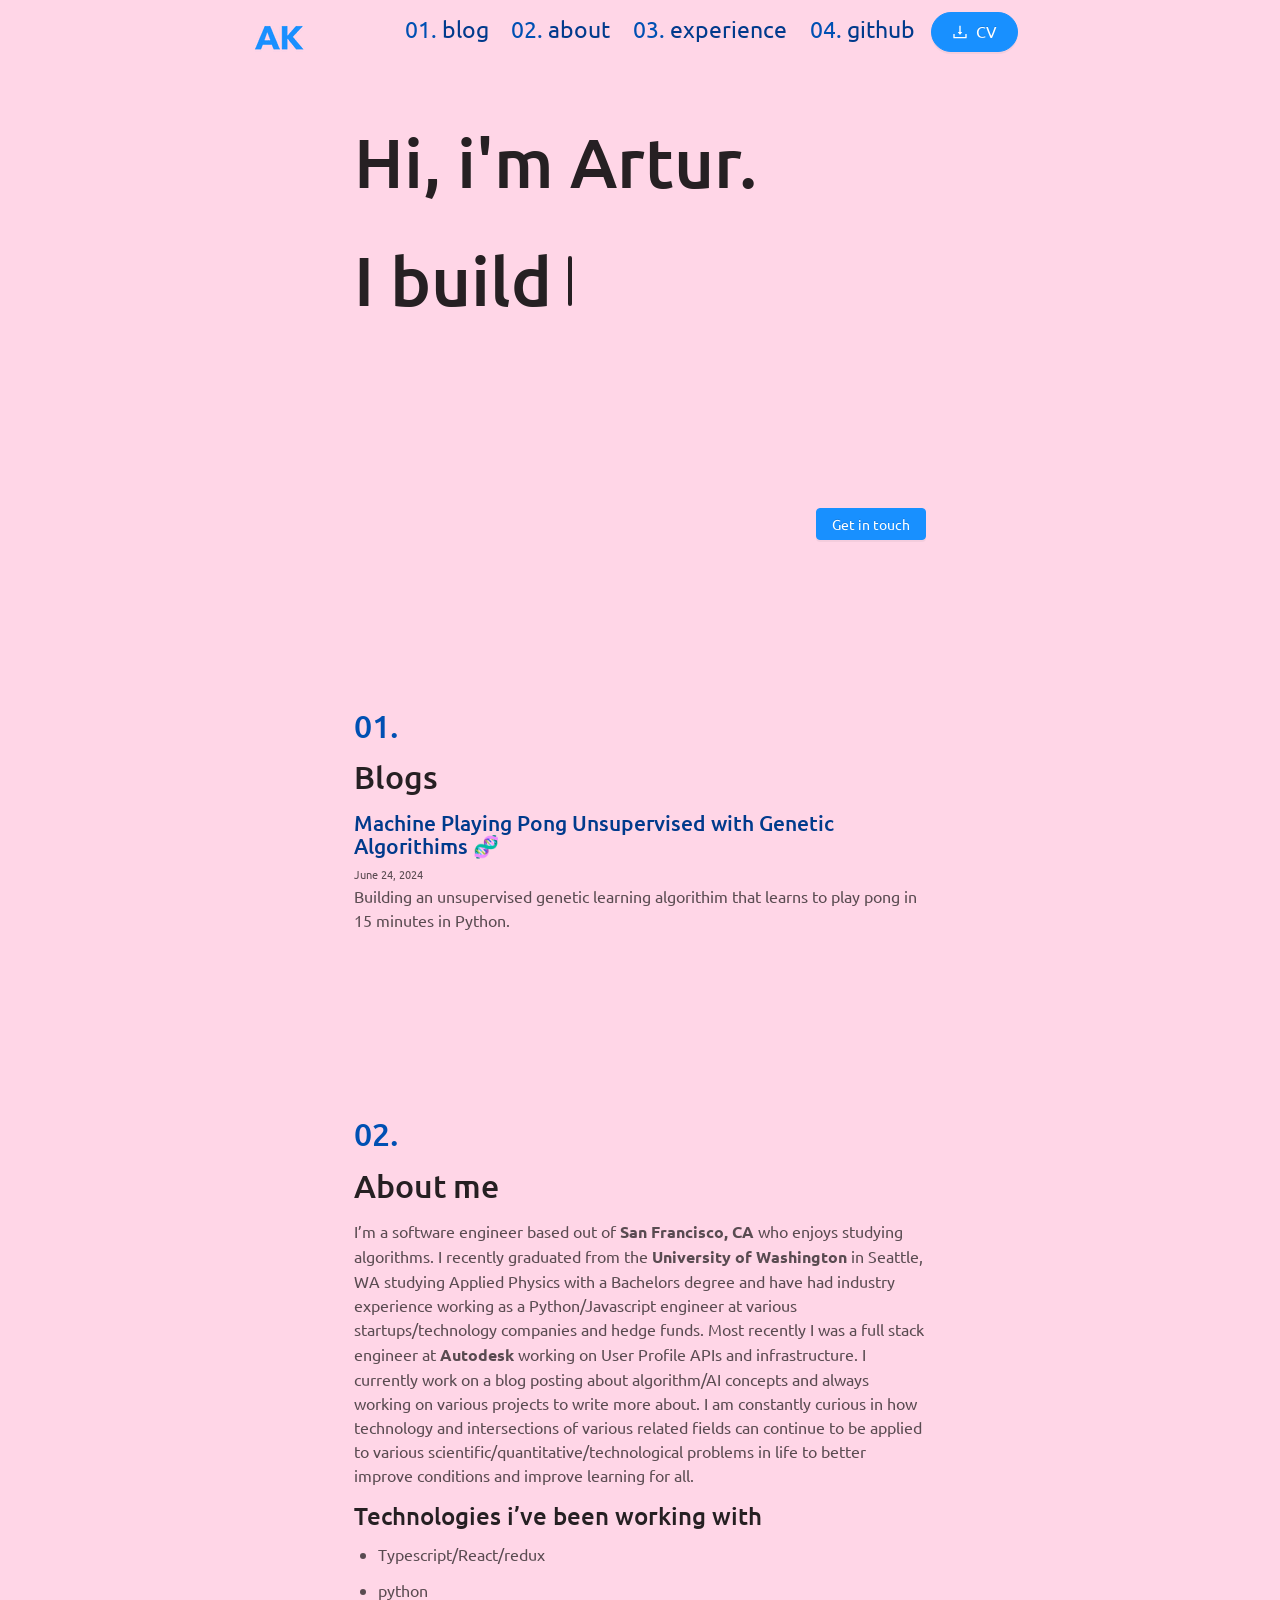
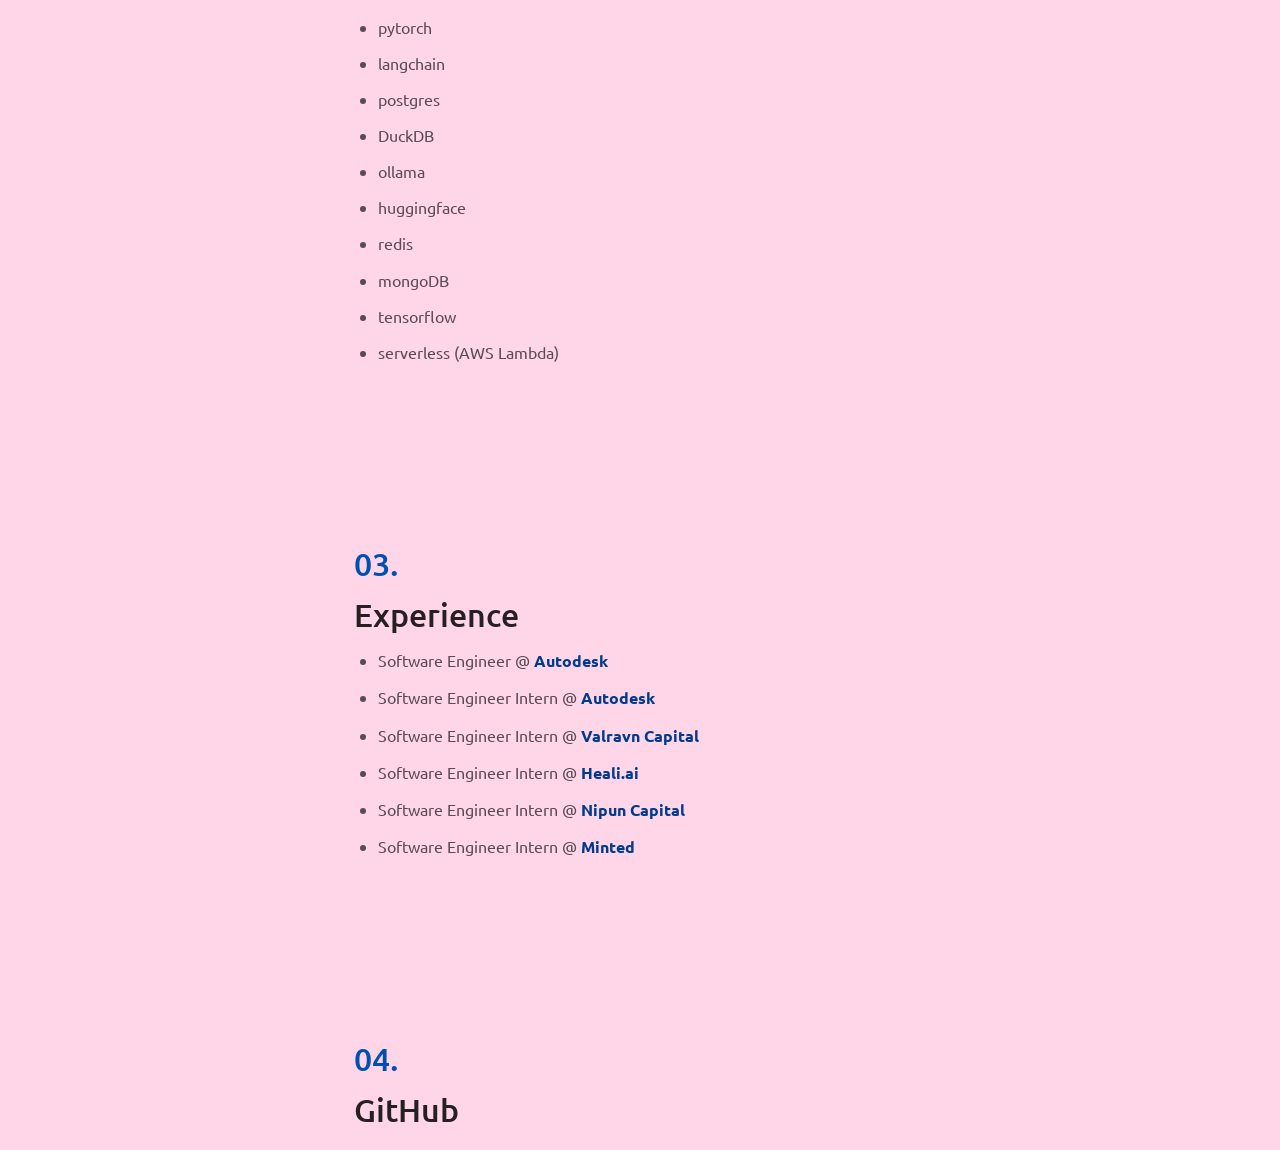
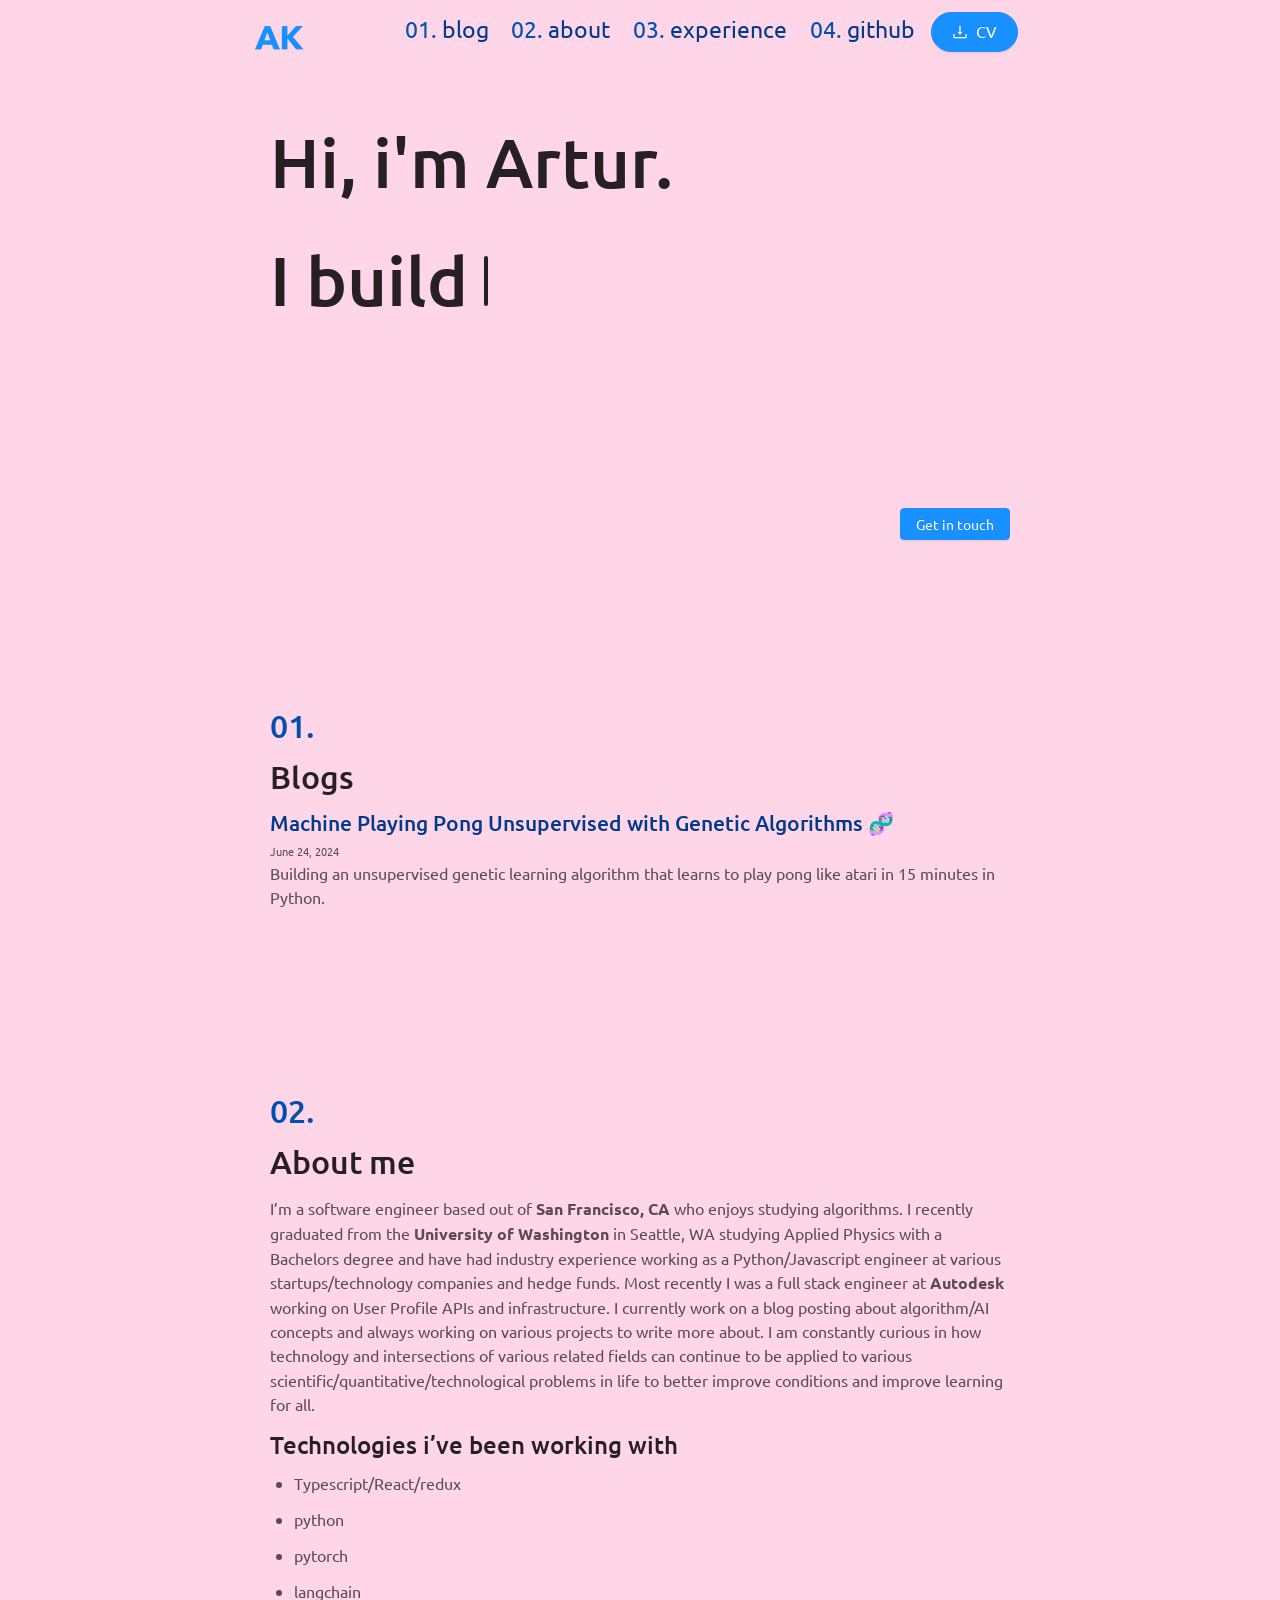
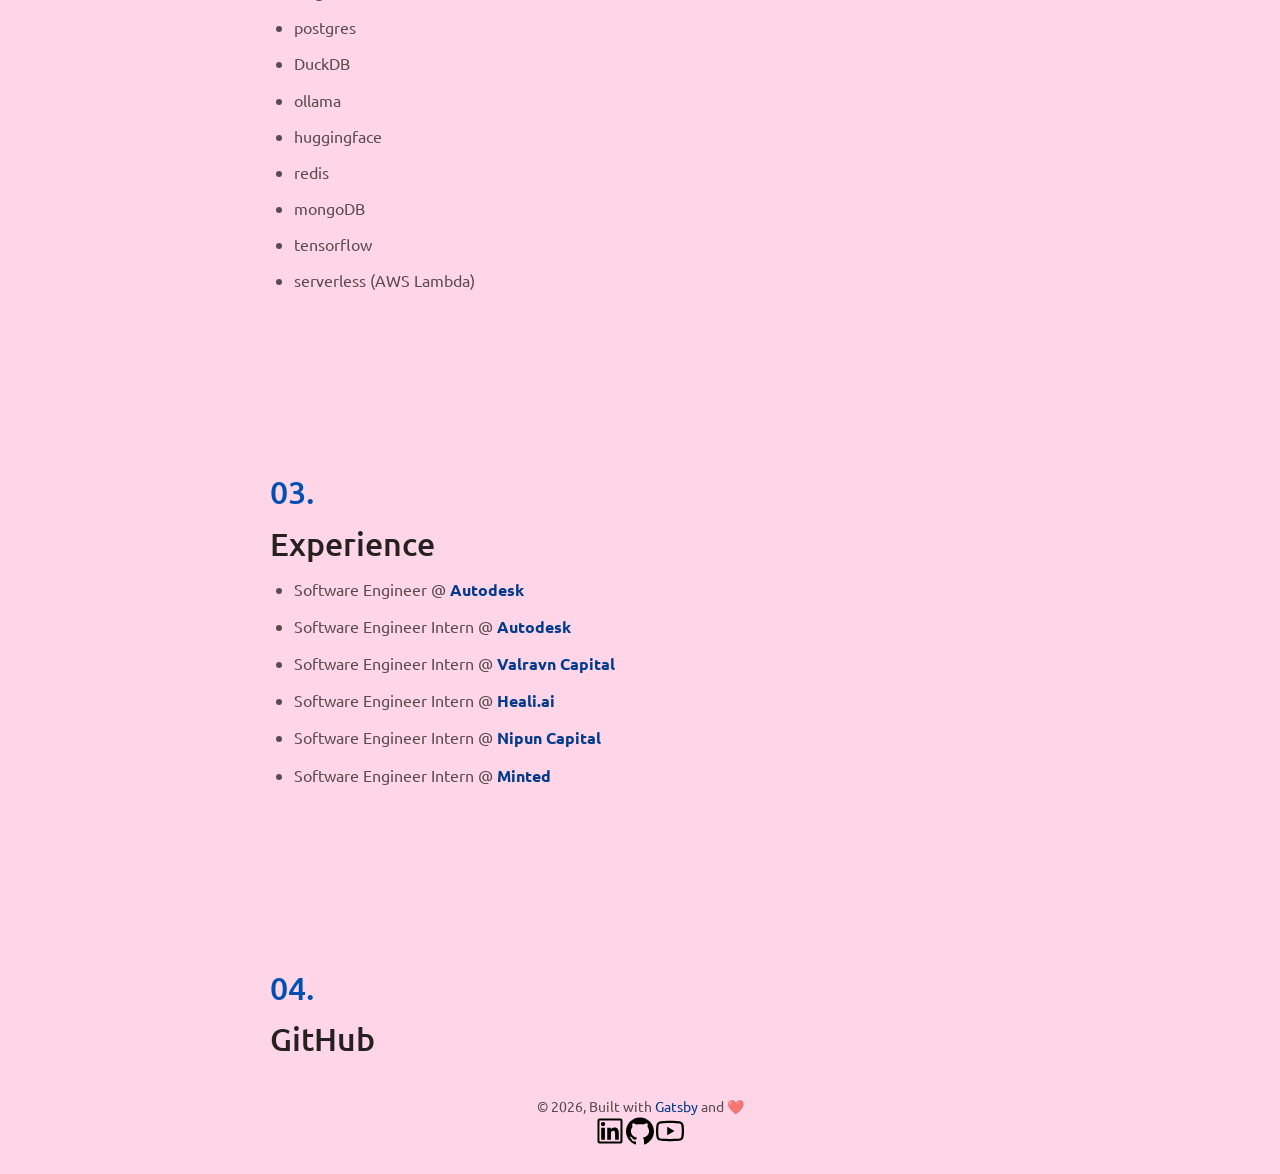
